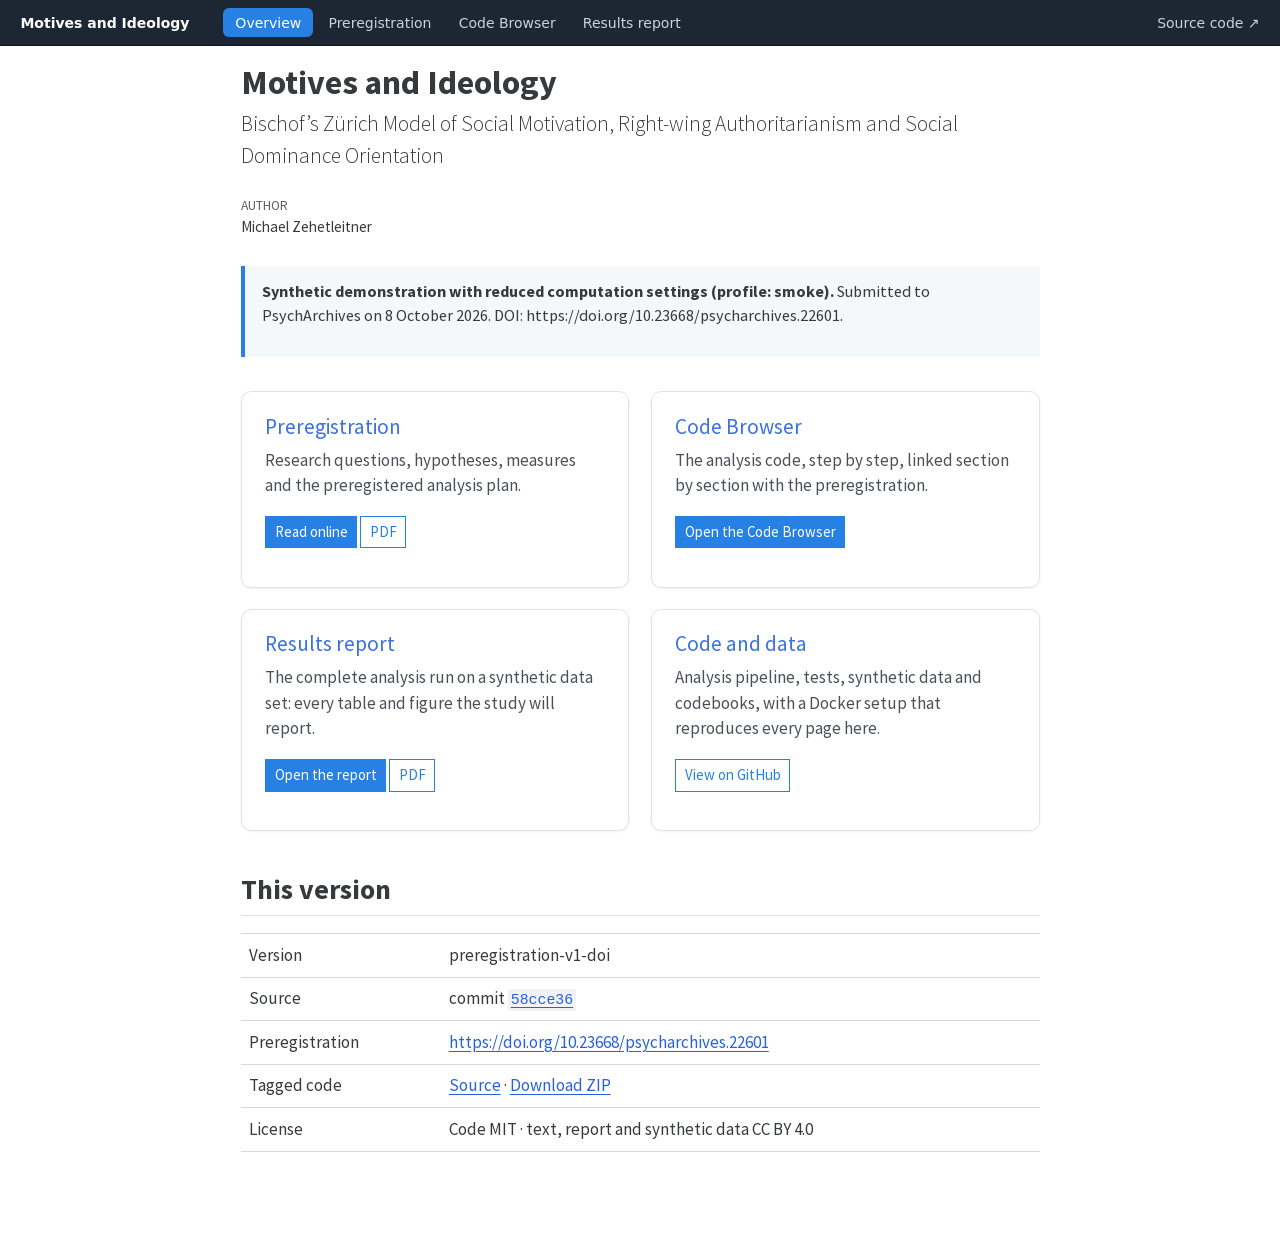
==== docs/preregistration-v1-doi/index.html @ 93eb93bf "Publish DOI-bearing preregistration and synthetic results site" ====
<!DOCTYPE html>
<html xmlns="http://www.w3.org/1999/xhtml" lang="en" xml:lang="en"><head>

<meta charset="utf-8">
<meta name="generator" content="quarto-1.9.37">

<meta name="viewport" content="width=device-width, initial-scale=1.0, user-scalable=yes">

<meta name="author" content="Michael Zehetleitner">

<title>Motives and Ideology</title>
<style>

code{white-space: pre-wrap;}
span.smallcaps{font-variant: small-caps;}
div.columns{display: flex; gap: min(4vw, 1.5em);}
div.column{flex: auto; overflow-x: auto;}
div.hanging-indent{margin-left: 1.5em; text-indent: -1.5em;}
ul.task-list{list-style: none;}
ul.task-list li input[type="checkbox"] {
width: 0.8em;
margin: 0 0.8em 0.2em -1em;  vertical-align: middle;
}
</style>


<script>/*!
 * clipboard.js v2.0.11
 * https://clipboardjs.com/
 *
 * Licensed MIT © Zeno Rocha
 */
!function(t,e){"object"==typeof exports&&"object"==typeof module?module.exports=e():"function"==typeof define&&define.amd?define([],e):"object"==typeof exports?exports.ClipboardJS=e():t.ClipboardJS=e()}(this,function(){return n={686:function(t,e,n){"use strict";n.d(e,{default:function(){return b}});var e=n(279),i=n.n(e),e=n(370),u=n.n(e),e=n(817),r=n.n(e);function c(t){try{return document.execCommand(t)}catch(t){return}}var a=function(t){t=r()(t);return c("cut"),t};function o(t,e){var n,o,t=(n=t,o="rtl"===document.documentElement.getAttribute("dir"),(t=document.createElement("textarea")).style.fontSize="12pt",t.style.border="0",t.style.padding="0",t.style.margin="0",t.style.position="absolute",t.style[o?"right":"left"]="-9999px",o=window.pageYOffset||document.documentElement.scrollTop,t.style.top="".concat(o,"px"),t.setAttribute("readonly",""),t.value=n,t);return e.container.appendChild(t),e=r()(t),c("copy"),t.remove(),e}var f=function(t){var e=1<arguments.length&&void 0!==arguments[1]?arguments[1]:{container:document.body},n="";return"string"==typeof t?n=o(t,e):t instanceof HTMLInputElement&&!["text","search","url","tel","password"].includes(null==t?void 0:t.type)?n=o(t.value,e):(n=r()(t),c("copy")),n};function l(t){return(l="function"==typeof Symbol&&"symbol"==typeof Symbol.iterator?function(t){return typeof t}:function(t){return t&&"function"==typeof Symbol&&t.constructor===Symbol&&t!==Symbol.prototype?"symbol":typeof t})(t)}var s=function(){var t=0<arguments.length&&void 0!==arguments[0]?arguments[0]:{},e=t.action,n=void 0===e?"copy":e,o=t.container,e=t.target,t=t.text;if("copy"!==n&&"cut"!==n)throw new Error('Invalid "action" value, use either "copy" or "cut"');if(void 0!==e){if(!e||"object"!==l(e)||1!==e.nodeType)throw new Error('Invalid "target" value, use a valid Element');if("copy"===n&&e.hasAttribute("disabled"))throw new Error('Invalid "target" attribute. Please use "readonly" instead of "disabled" attribute');if("cut"===n&&(e.hasAttribute("readonly")||e.hasAttribute("disabled")))throw new Error('Invalid "target" attribute. You can\'t cut text from elements with "readonly" or "disabled" attributes')}return t?f(t,{container:o}):e?"cut"===n?a(e):f(e,{container:o}):void 0};function p(t){return(p="function"==typeof Symbol&&"symbol"==typeof Symbol.iterator?function(t){return typeof t}:function(t){return t&&"function"==typeof Symbol&&t.constructor===Symbol&&t!==Symbol.prototype?"symbol":typeof t})(t)}function d(t,e){for(var n=0;n<e.length;n++){var o=e[n];o.enumerable=o.enumerable||!1,o.configurable=!0,"value"in o&&(o.writable=!0),Object.defineProperty(t,o.key,o)}}function y(t,e){return(y=Object.setPrototypeOf||function(t,e){return t.__proto__=e,t})(t,e)}function h(n){var o=function(){if("undefined"==typeof Reflect||!Reflect.construct)return!1;if(Reflect.construct.sham)return!1;if("function"==typeof Proxy)return!0;try{return Date.prototype.toString.call(Reflect.construct(Date,[],function(){})),!0}catch(t){return!1}}();return function(){var t,e=v(n);return t=o?(t=v(this).constructor,Reflect.construct(e,arguments,t)):e.apply(this,arguments),e=this,!(t=t)||"object"!==p(t)&&"function"!=typeof t?function(t){if(void 0!==t)return t;throw new ReferenceError("this hasn't been initialised - super() hasn't been called")}(e):t}}function v(t){return(v=Object.setPrototypeOf?Object.getPrototypeOf:function(t){return t.__proto__||Object.getPrototypeOf(t)})(t)}function m(t,e){t="data-clipboard-".concat(t);if(e.hasAttribute(t))return e.getAttribute(t)}var b=function(){!function(t,e){if("function"!=typeof e&&null!==e)throw new TypeError("Super expression must either be null or a function");t.prototype=Object.create(e&&e.prototype,{constructor:{value:t,writable:!0,configurable:!0}}),e&&y(t,e)}(r,i());var t,e,n,o=h(r);function r(t,e){var n;return function(t){if(!(t instanceof r))throw new TypeError("Cannot call a class as a function")}(this),(n=o.call(this)).resolveOptions(e),n.listenClick(t),n}return t=r,n=[{key:"copy",value:function(t){var e=1<arguments.length&&void 0!==arguments[1]?arguments[1]:{container:document.body};return f(t,e)}},{key:"cut",value:function(t){return a(t)}},{key:"isSupported",value:function(){var t=0<arguments.length&&void 0!==arguments[0]?arguments[0]:["copy","cut"],t="string"==typeof t?[t]:t,e=!!document.queryCommandSupported;return t.forEach(function(t){e=e&&!!document.queryCommandSupported(t)}),e}}],(e=[{key:"resolveOptions",value:function(){var t=0<arguments.length&&void 0!==arguments[0]?arguments[0]:{};this.action="function"==typeof t.action?t.action:this.defaultAction,this.target="function"==typeof t.target?t.target:this.defaultTarget,this.text="function"==typeof t.text?t.text:this.defaultText,this.container="object"===p(t.container)?t.container:document.body}},{key:"listenClick",value:function(t){var e=this;this.listener=u()(t,"click",function(t){return e.onClick(t)})}},{key:"onClick",value:function(t){var e=t.delegateTarget||t.currentTarget,n=this.action(e)||"copy",t=s({action:n,container:this.container,target:this.target(e),text:this.text(e)});this.emit(t?"success":"error",{action:n,text:t,trigger:e,clearSelection:function(){e&&e.focus(),window.getSelection().removeAllRanges()}})}},{key:"defaultAction",value:function(t){return m("action",t)}},{key:"defaultTarget",value:function(t){t=m("target",t);if(t)return document.querySelector(t)}},{key:"defaultText",value:function(t){return m("text",t)}},{key:"destroy",value:function(){this.listener.destroy()}}])&&d(t.prototype,e),n&&d(t,n),r}()},828:function(t){var e;"undefined"==typeof Element||Element.prototype.matches||((e=Element.prototype).matches=e.matchesSelector||e.mozMatchesSelector||e.msMatchesSelector||e.oMatchesSelector||e.webkitMatchesSelector),t.exports=function(t,e){for(;t&&9!==t.nodeType;){if("function"==typeof t.matches&&t.matches(e))return t;t=t.parentNode}}},438:function(t,e,n){var u=n(828);function i(t,e,n,o,r){var i=function(e,n,t,o){return function(t){t.delegateTarget=u(t.target,n),t.delegateTarget&&o.call(e,t)}}.apply(this,arguments);return t.addEventListener(n,i,r),{destroy:function(){t.removeEventListener(n,i,r)}}}t.exports=function(t,e,n,o,r){return"function"==typeof t.addEventListener?i.apply(null,arguments):"function"==typeof n?i.bind(null,document).apply(null,arguments):("string"==typeof t&&(t=document.querySelectorAll(t)),Array.prototype.map.call(t,function(t){return i(t,e,n,o,r)}))}},879:function(t,n){n.node=function(t){return void 0!==t&&t instanceof HTMLElement&&1===t.nodeType},n.nodeList=function(t){var e=Object.prototype.toString.call(t);return void 0!==t&&("[object NodeList]"===e||"[object HTMLCollection]"===e)&&"length"in t&&(0===t.length||n.node(t[0]))},n.string=function(t){return"string"==typeof t||t instanceof String},n.fn=function(t){return"[object Function]"===Object.prototype.toString.call(t)}},370:function(t,e,n){var f=n(879),l=n(438);t.exports=function(t,e,n){if(!t&&!e&&!n)throw new Error("Missing required arguments");if(!f.string(e))throw new TypeError("Second argument must be a String");if(!f.fn(n))throw new TypeError("Third argument must be a Function");if(f.node(t))return c=e,a=n,(u=t).addEventListener(c,a),{destroy:function(){u.removeEventListener(c,a)}};if(f.nodeList(t))return o=t,r=e,i=n,Array.prototype.forEach.call(o,function(t){t.addEventListener(r,i)}),{destroy:function(){Array.prototype.forEach.call(o,function(t){t.removeEventListener(r,i)})}};if(f.string(t))return t=t,e=e,n=n,l(document.body,t,e,n);throw new TypeError("First argument must be a String, HTMLElement, HTMLCollection, or NodeList");var o,r,i,u,c,a}},817:function(t){t.exports=function(t){var e,n="SELECT"===t.nodeName?(t.focus(),t.value):"INPUT"===t.nodeName||"TEXTAREA"===t.nodeName?((e=t.hasAttribute("readonly"))||t.setAttribute("readonly",""),t.select(),t.setSelectionRange(0,t.value.length),e||t.removeAttribute("readonly"),t.value):(t.hasAttribute("contenteditable")&&t.focus(),n=window.getSelection(),(e=document.createRange()).selectNodeContents(t),n.removeAllRanges(),n.addRange(e),n.toString());return n}},279:function(t){function e(){}e.prototype={on:function(t,e,n){var o=this.e||(this.e={});return(o[t]||(o[t]=[])).push({fn:e,ctx:n}),this},once:function(t,e,n){var o=this;function r(){o.off(t,r),e.apply(n,arguments)}return r._=e,this.on(t,r,n)},emit:function(t){for(var e=[].slice.call(arguments,1),n=((this.e||(this.e={}))[t]||[]).slice(),o=0,r=n.length;o<r;o++)n[o].fn.apply(n[o].ctx,e);return this},off:function(t,e){var n=this.e||(this.e={}),o=n[t],r=[];if(o&&e)for(var i=0,u=o.length;i<u;i++)o[i].fn!==e&&o[i].fn._!==e&&r.push(o[i]);return r.length?n[t]=r:delete n[t],this}},t.exports=e,t.exports.TinyEmitter=e}},r={},o.n=function(t){var e=t&&t.__esModule?function(){return t.default}:function(){return t};return o.d(e,{a:e}),e},o.d=function(t,e){for(var n in e)o.o(e,n)&&!o.o(t,n)&&Object.defineProperty(t,n,{enumerable:!0,get:e[n]})},o.o=function(t,e){return Object.prototype.hasOwnProperty.call(t,e)},o(686).default;function o(t){if(r[t])return r[t].exports;var e=r[t]={exports:{}};return n[t](e,e.exports,o),e.exports}var n,r});</script>
<script src="[data-uri]" type="module"></script>
<script src="[data-uri]" type="module"></script>
<script>/**
 * @popperjs/core v2.11.7 - MIT License
 */

!function(e,t){"object"==typeof exports&&"undefined"!=typeof module?t(exports):"function"==typeof define&&define.amd?define(["exports"],t):t((e="undefined"!=typeof globalThis?globalThis:e||self).Popper={})}(this,(function(e){"use strict";function t(e){if(null==e)return window;if("[object Window]"!==e.toString()){var t=e.ownerDocument;return t&&t.defaultView||window}return e}function n(e){return e instanceof t(e).Element||e instanceof Element}function r(e){return e instanceof t(e).HTMLElement||e instanceof HTMLElement}function o(e){return"undefined"!=typeof ShadowRoot&&(e instanceof t(e).ShadowRoot||e instanceof ShadowRoot)}var i=Math.max,a=Math.min,s=Math.round;function f(){var e=navigator.userAgentData;return null!=e&&e.brands&&Array.isArray(e.brands)?e.brands.map((function(e){return e.brand+"/"+e.version})).join(" "):navigator.userAgent}function c(){return!/^((?!chrome|android).)*safari/i.test(f())}function p(e,o,i){void 0===o&&(o=!1),void 0===i&&(i=!1);var a=e.getBoundingClientRect(),f=1,p=1;o&&r(e)&&(f=e.offsetWidth>0&&s(a.width)/e.offsetWidth||1,p=e.offsetHeight>0&&s(a.height)/e.offsetHeight||1);var u=(n(e)?t(e):window).visualViewport,l=!c()&&i,d=(a.left+(l&&u?u.offsetLeft:0))/f,h=(a.top+(l&&u?u.offsetTop:0))/p,m=a.width/f,v=a.height/p;return{width:m,height:v,top:h,right:d+m,bottom:h+v,left:d,x:d,y:h}}function u(e){var n=t(e);return{scrollLeft:n.pageXOffset,scrollTop:n.pageYOffset}}function l(e){return e?(e.nodeName||"").toLowerCase():null}function d(e){return((n(e)?e.ownerDocument:e.document)||window.document).documentElement}function h(e){return p(d(e)).left+u(e).scrollLeft}function m(e){return t(e).getComputedStyle(e)}function v(e){var t=m(e),n=t.overflow,r=t.overflowX,o=t.overflowY;return/auto|scroll|overlay|hidden/.test(n+o+r)}function y(e,n,o){void 0===o&&(o=!1);var i,a,f=r(n),c=r(n)&&function(e){var t=e.getBoundingClientRect(),n=s(t.width)/e.offsetWidth||1,r=s(t.height)/e.offsetHeight||1;return 1!==n||1!==r}(n),m=d(n),y=p(e,c,o),g={scrollLeft:0,scrollTop:0},b={x:0,y:0};return(f||!f&&!o)&&(("body"!==l(n)||v(m))&&(g=(i=n)!==t(i)&&r(i)?{scrollLeft:(a=i).scrollLeft,scrollTop:a.scrollTop}:u(i)),r(n)?((b=p(n,!0)).x+=n.clientLeft,b.y+=n.clientTop):m&&(b.x=h(m))),{x:y.left+g.scrollLeft-b.x,y:y.top+g.scrollTop-b.y,width:y.width,height:y.height}}function g(e){var t=p(e),n=e.offsetWidth,r=e.offsetHeight;return Math.abs(t.width-n)<=1&&(n=t.width),Math.abs(t.height-r)<=1&&(r=t.height),{x:e.offsetLeft,y:e.offsetTop,width:n,height:r}}function b(e){return"html"===l(e)?e:e.assignedSlot||e.parentNode||(o(e)?e.host:null)||d(e)}function x(e){return["html","body","#document"].indexOf(l(e))>=0?e.ownerDocument.body:r(e)&&v(e)?e:x(b(e))}function w(e,n){var r;void 0===n&&(n=[]);var o=x(e),i=o===(null==(r=e.ownerDocument)?void 0:r.body),a=t(o),s=i?[a].concat(a.visualViewport||[],v(o)?o:[]):o,f=n.concat(s);return i?f:f.concat(w(b(s)))}function O(e){return["table","td","th"].indexOf(l(e))>=0}function j(e){return r(e)&&"fixed"!==m(e).position?e.offsetParent:null}function E(e){for(var n=t(e),i=j(e);i&&O(i)&&"static"===m(i).position;)i=j(i);return i&&("html"===l(i)||"body"===l(i)&&"static"===m(i).position)?n:i||function(e){var t=/firefox/i.test(f());if(/Trident/i.test(f())&&r(e)&&"fixed"===m(e).position)return null;var n=b(e);for(o(n)&&(n=n.host);r(n)&&["html","body"].indexOf(l(n))<0;){var i=m(n);if("none"!==i.transform||"none"!==i.perspective||"paint"===i.contain||-1!==["transform","perspective"].indexOf(i.willChange)||t&&"filter"===i.willChange||t&&i.filter&&"none"!==i.filter)return n;n=n.parentNode}return null}(e)||n}var D="top",A="bottom",L="right",P="left",M="auto",k=[D,A,L,P],W="start",B="end",H="viewport",T="popper",R=k.reduce((function(e,t){return e.concat([t+"-"+W,t+"-"+B])}),[]),S=[].concat(k,[M]).reduce((function(e,t){return e.concat([t,t+"-"+W,t+"-"+B])}),[]),V=["beforeRead","read","afterRead","beforeMain","main","afterMain","beforeWrite","write","afterWrite"];function q(e){var t=new Map,n=new Set,r=[];function o(e){n.add(e.name),[].concat(e.requires||[],e.requiresIfExists||[]).forEach((function(e){if(!n.has(e)){var r=t.get(e);r&&o(r)}})),r.push(e)}return e.forEach((function(e){t.set(e.name,e)})),e.forEach((function(e){n.has(e.name)||o(e)})),r}function C(e){return e.split("-")[0]}function N(e,t){var n=t.getRootNode&&t.getRootNode();if(e.contains(t))return!0;if(n&&o(n)){var r=t;do{if(r&&e.isSameNode(r))return!0;r=r.parentNode||r.host}while(r)}return!1}function I(e){return Object.assign({},e,{left:e.x,top:e.y,right:e.x+e.width,bottom:e.y+e.height})}function _(e,r,o){return r===H?I(function(e,n){var r=t(e),o=d(e),i=r.visualViewport,a=o.clientWidth,s=o.clientHeight,f=0,p=0;if(i){a=i.width,s=i.height;var u=c();(u||!u&&"fixed"===n)&&(f=i.offsetLeft,p=i.offsetTop)}return{width:a,height:s,x:f+h(e),y:p}}(e,o)):n(r)?function(e,t){var n=p(e,!1,"fixed"===t);return n.top=n.top+e.clientTop,n.left=n.left+e.clientLeft,n.bottom=n.top+e.clientHeight,n.right=n.left+e.clientWidth,n.width=e.clientWidth,n.height=e.clientHeight,n.x=n.left,n.y=n.top,n}(r,o):I(function(e){var t,n=d(e),r=u(e),o=null==(t=e.ownerDocument)?void 0:t.body,a=i(n.scrollWidth,n.clientWidth,o?o.scrollWidth:0,o?o.clientWidth:0),s=i(n.scrollHeight,n.clientHeight,o?o.scrollHeight:0,o?o.clientHeight:0),f=-r.scrollLeft+h(e),c=-r.scrollTop;return"rtl"===m(o||n).direction&&(f+=i(n.clientWidth,o?o.clientWidth:0)-a),{width:a,height:s,x:f,y:c}}(d(e)))}function F(e,t,o,s){var f="clippingParents"===t?function(e){var t=w(b(e)),o=["absolute","fixed"].indexOf(m(e).position)>=0&&r(e)?E(e):e;return n(o)?t.filter((function(e){return n(e)&&N(e,o)&&"body"!==l(e)})):[]}(e):[].concat(t),c=[].concat(f,[o]),p=c[0],u=c.reduce((function(t,n){var r=_(e,n,s);return t.top=i(r.top,t.top),t.right=a(r.right,t.right),t.bottom=a(r.bottom,t.bottom),t.left=i(r.left,t.left),t}),_(e,p,s));return u.width=u.right-u.left,u.height=u.bottom-u.top,u.x=u.left,u.y=u.top,u}function U(e){return e.split("-")[1]}function z(e){return["top","bottom"].indexOf(e)>=0?"x":"y"}function X(e){var t,n=e.reference,r=e.element,o=e.placement,i=o?C(o):null,a=o?U(o):null,s=n.x+n.width/2-r.width/2,f=n.y+n.height/2-r.height/2;switch(i){case D:t={x:s,y:n.y-r.height};break;case A:t={x:s,y:n.y+n.height};break;case L:t={x:n.x+n.width,y:f};break;case P:t={x:n.x-r.width,y:f};break;default:t={x:n.x,y:n.y}}var c=i?z(i):null;if(null!=c){var p="y"===c?"height":"width";switch(a){case W:t[c]=t[c]-(n[p]/2-r[p]/2);break;case B:t[c]=t[c]+(n[p]/2-r[p]/2)}}return t}function Y(e){return Object.assign({},{top:0,right:0,bottom:0,left:0},e)}function G(e,t){return t.reduce((function(t,n){return t[n]=e,t}),{})}function J(e,t){void 0===t&&(t={});var r=t,o=r.placement,i=void 0===o?e.placement:o,a=r.strategy,s=void 0===a?e.strategy:a,f=r.boundary,c=void 0===f?"clippingParents":f,u=r.rootBoundary,l=void 0===u?H:u,h=r.elementContext,m=void 0===h?T:h,v=r.altBoundary,y=void 0!==v&&v,g=r.padding,b=void 0===g?0:g,x=Y("number"!=typeof b?b:G(b,k)),w=m===T?"reference":T,O=e.rects.popper,j=e.elements[y?w:m],E=F(n(j)?j:j.contextElement||d(e.elements.popper),c,l,s),P=p(e.elements.reference),M=X({reference:P,element:O,strategy:"absolute",placement:i}),W=I(Object.assign({},O,M)),B=m===T?W:P,R={top:E.top-B.top+x.top,bottom:B.bottom-E.bottom+x.bottom,left:E.left-B.left+x.left,right:B.right-E.right+x.right},S=e.modifiersData.offset;if(m===T&&S){var V=S[i];Object.keys(R).forEach((function(e){var t=[L,A].indexOf(e)>=0?1:-1,n=[D,A].indexOf(e)>=0?"y":"x";R[e]+=V[n]*t}))}return R}var K={placement:"bottom",modifiers:[],strategy:"absolute"};function Q(){for(var e=arguments.length,t=new Array(e),n=0;n<e;n++)t[n]=arguments[n];return!t.some((function(e){return!(e&&"function"==typeof e.getBoundingClientRect)}))}function Z(e){void 0===e&&(e={});var t=e,r=t.defaultModifiers,o=void 0===r?[]:r,i=t.defaultOptions,a=void 0===i?K:i;return function(e,t,r){void 0===r&&(r=a);var i,s,f={placement:"bottom",orderedModifiers:[],options:Object.assign({},K,a),modifiersData:{},elements:{reference:e,popper:t},attributes:{},styles:{}},c=[],p=!1,u={state:f,setOptions:function(r){var i="function"==typeof r?r(f.options):r;l(),f.options=Object.assign({},a,f.options,i),f.scrollParents={reference:n(e)?w(e):e.contextElement?w(e.contextElement):[],popper:w(t)};var s,p,d=function(e){var t=q(e);return V.reduce((function(e,n){return e.concat(t.filter((function(e){return e.phase===n})))}),[])}((s=[].concat(o,f.options.modifiers),p=s.reduce((function(e,t){var n=e[t.name];return e[t.name]=n?Object.assign({},n,t,{options:Object.assign({},n.options,t.options),data:Object.assign({},n.data,t.data)}):t,e}),{}),Object.keys(p).map((function(e){return p[e]}))));return f.orderedModifiers=d.filter((function(e){return e.enabled})),f.orderedModifiers.forEach((function(e){var t=e.name,n=e.options,r=void 0===n?{}:n,o=e.effect;if("function"==typeof o){var i=o({state:f,name:t,instance:u,options:r}),a=function(){};c.push(i||a)}})),u.update()},forceUpdate:function(){if(!p){var e=f.elements,t=e.reference,n=e.popper;if(Q(t,n)){f.rects={reference:y(t,E(n),"fixed"===f.options.strategy),popper:g(n)},f.reset=!1,f.placement=f.options.placement,f.orderedModifiers.forEach((function(e){return f.modifiersData[e.name]=Object.assign({},e.data)}));for(var r=0;r<f.orderedModifiers.length;r++)if(!0!==f.reset){var o=f.orderedModifiers[r],i=o.fn,a=o.options,s=void 0===a?{}:a,c=o.name;"function"==typeof i&&(f=i({state:f,options:s,name:c,instance:u})||f)}else f.reset=!1,r=-1}}},update:(i=function(){return new Promise((function(e){u.forceUpdate(),e(f)}))},function(){return s||(s=new Promise((function(e){Promise.resolve().then((function(){s=void 0,e(i())}))}))),s}),destroy:function(){l(),p=!0}};if(!Q(e,t))return u;function l(){c.forEach((function(e){return e()})),c=[]}return u.setOptions(r).then((function(e){!p&&r.onFirstUpdate&&r.onFirstUpdate(e)})),u}}var $={passive:!0};var ee={name:"eventListeners",enabled:!0,phase:"write",fn:function(){},effect:function(e){var n=e.state,r=e.instance,o=e.options,i=o.scroll,a=void 0===i||i,s=o.resize,f=void 0===s||s,c=t(n.elements.popper),p=[].concat(n.scrollParents.reference,n.scrollParents.popper);return a&&p.forEach((function(e){e.addEventListener("scroll",r.update,$)})),f&&c.addEventListener("resize",r.update,$),function(){a&&p.forEach((function(e){e.removeEventListener("scroll",r.update,$)})),f&&c.removeEventListener("resize",r.update,$)}},data:{}};var te={name:"popperOffsets",enabled:!0,phase:"read",fn:function(e){var t=e.state,n=e.name;t.modifiersData[n]=X({reference:t.rects.reference,element:t.rects.popper,strategy:"absolute",placement:t.placement})},data:{}},ne={top:"auto",right:"auto",bottom:"auto",left:"auto"};function re(e){var n,r=e.popper,o=e.popperRect,i=e.placement,a=e.variation,f=e.offsets,c=e.position,p=e.gpuAcceleration,u=e.adaptive,l=e.roundOffsets,h=e.isFixed,v=f.x,y=void 0===v?0:v,g=f.y,b=void 0===g?0:g,x="function"==typeof l?l({x:y,y:b}):{x:y,y:b};y=x.x,b=x.y;var w=f.hasOwnProperty("x"),O=f.hasOwnProperty("y"),j=P,M=D,k=window;if(u){var W=E(r),H="clientHeight",T="clientWidth";if(W===t(r)&&"static"!==m(W=d(r)).position&&"absolute"===c&&(H="scrollHeight",T="scrollWidth"),W=W,i===D||(i===P||i===L)&&a===B)M=A,b-=(h&&W===k&&k.visualViewport?k.visualViewport.height:W[H])-o.height,b*=p?1:-1;if(i===P||(i===D||i===A)&&a===B)j=L,y-=(h&&W===k&&k.visualViewport?k.visualViewport.width:W[T])-o.width,y*=p?1:-1}var R,S=Object.assign({position:c},u&&ne),V=!0===l?function(e,t){var n=e.x,r=e.y,o=t.devicePixelRatio||1;return{x:s(n*o)/o||0,y:s(r*o)/o||0}}({x:y,y:b},t(r)):{x:y,y:b};return y=V.x,b=V.y,p?Object.assign({},S,((R={})[M]=O?"0":"",R[j]=w?"0":"",R.transform=(k.devicePixelRatio||1)<=1?"translate("+y+"px, "+b+"px)":"translate3d("+y+"px, "+b+"px, 0)",R)):Object.assign({},S,((n={})[M]=O?b+"px":"",n[j]=w?y+"px":"",n.transform="",n))}var oe={name:"computeStyles",enabled:!0,phase:"beforeWrite",fn:function(e){var t=e.state,n=e.options,r=n.gpuAcceleration,o=void 0===r||r,i=n.adaptive,a=void 0===i||i,s=n.roundOffsets,f=void 0===s||s,c={placement:C(t.placement),variation:U(t.placement),popper:t.elements.popper,popperRect:t.rects.popper,gpuAcceleration:o,isFixed:"fixed"===t.options.strategy};null!=t.modifiersData.popperOffsets&&(t.styles.popper=Object.assign({},t.styles.popper,re(Object.assign({},c,{offsets:t.modifiersData.popperOffsets,position:t.options.strategy,adaptive:a,roundOffsets:f})))),null!=t.modifiersData.arrow&&(t.styles.arrow=Object.assign({},t.styles.arrow,re(Object.assign({},c,{offsets:t.modifiersData.arrow,position:"absolute",adaptive:!1,roundOffsets:f})))),t.attributes.popper=Object.assign({},t.attributes.popper,{"data-popper-placement":t.placement})},data:{}};var ie={name:"applyStyles",enabled:!0,phase:"write",fn:function(e){var t=e.state;Object.keys(t.elements).forEach((function(e){var n=t.styles[e]||{},o=t.attributes[e]||{},i=t.elements[e];r(i)&&l(i)&&(Object.assign(i.style,n),Object.keys(o).forEach((function(e){var t=o[e];!1===t?i.removeAttribute(e):i.setAttribute(e,!0===t?"":t)})))}))},effect:function(e){var t=e.state,n={popper:{position:t.options.strategy,left:"0",top:"0",margin:"0"},arrow:{position:"absolute"},reference:{}};return Object.assign(t.elements.popper.style,n.popper),t.styles=n,t.elements.arrow&&Object.assign(t.elements.arrow.style,n.arrow),function(){Object.keys(t.elements).forEach((function(e){var o=t.elements[e],i=t.attributes[e]||{},a=Object.keys(t.styles.hasOwnProperty(e)?t.styles[e]:n[e]).reduce((function(e,t){return e[t]="",e}),{});r(o)&&l(o)&&(Object.assign(o.style,a),Object.keys(i).forEach((function(e){o.removeAttribute(e)})))}))}},requires:["computeStyles"]};var ae={name:"offset",enabled:!0,phase:"main",requires:["popperOffsets"],fn:function(e){var t=e.state,n=e.options,r=e.name,o=n.offset,i=void 0===o?[0,0]:o,a=S.reduce((function(e,n){return e[n]=function(e,t,n){var r=C(e),o=[P,D].indexOf(r)>=0?-1:1,i="function"==typeof n?n(Object.assign({},t,{placement:e})):n,a=i[0],s=i[1];return a=a||0,s=(s||0)*o,[P,L].indexOf(r)>=0?{x:s,y:a}:{x:a,y:s}}(n,t.rects,i),e}),{}),s=a[t.placement],f=s.x,c=s.y;null!=t.modifiersData.popperOffsets&&(t.modifiersData.popperOffsets.x+=f,t.modifiersData.popperOffsets.y+=c),t.modifiersData[r]=a}},se={left:"right",right:"left",bottom:"top",top:"bottom"};function fe(e){return e.replace(/left|right|bottom|top/g,(function(e){return se[e]}))}var ce={start:"end",end:"start"};function pe(e){return e.replace(/start|end/g,(function(e){return ce[e]}))}function ue(e,t){void 0===t&&(t={});var n=t,r=n.placement,o=n.boundary,i=n.rootBoundary,a=n.padding,s=n.flipVariations,f=n.allowedAutoPlacements,c=void 0===f?S:f,p=U(r),u=p?s?R:R.filter((function(e){return U(e)===p})):k,l=u.filter((function(e){return c.indexOf(e)>=0}));0===l.length&&(l=u);var d=l.reduce((function(t,n){return t[n]=J(e,{placement:n,boundary:o,rootBoundary:i,padding:a})[C(n)],t}),{});return Object.keys(d).sort((function(e,t){return d[e]-d[t]}))}var le={name:"flip",enabled:!0,phase:"main",fn:function(e){var t=e.state,n=e.options,r=e.name;if(!t.modifiersData[r]._skip){for(var o=n.mainAxis,i=void 0===o||o,a=n.altAxis,s=void 0===a||a,f=n.fallbackPlacements,c=n.padding,p=n.boundary,u=n.rootBoundary,l=n.altBoundary,d=n.flipVariations,h=void 0===d||d,m=n.allowedAutoPlacements,v=t.options.placement,y=C(v),g=f||(y===v||!h?[fe(v)]:function(e){if(C(e)===M)return[];var t=fe(e);return[pe(e),t,pe(t)]}(v)),b=[v].concat(g).reduce((function(e,n){return e.concat(C(n)===M?ue(t,{placement:n,boundary:p,rootBoundary:u,padding:c,flipVariations:h,allowedAutoPlacements:m}):n)}),[]),x=t.rects.reference,w=t.rects.popper,O=new Map,j=!0,E=b[0],k=0;k<b.length;k++){var B=b[k],H=C(B),T=U(B)===W,R=[D,A].indexOf(H)>=0,S=R?"width":"height",V=J(t,{placement:B,boundary:p,rootBoundary:u,altBoundary:l,padding:c}),q=R?T?L:P:T?A:D;x[S]>w[S]&&(q=fe(q));var N=fe(q),I=[];if(i&&I.push(V[H]<=0),s&&I.push(V[q]<=0,V[N]<=0),I.every((function(e){return e}))){E=B,j=!1;break}O.set(B,I)}if(j)for(var _=function(e){var t=b.find((function(t){var n=O.get(t);if(n)return n.slice(0,e).every((function(e){return e}))}));if(t)return E=t,"break"},F=h?3:1;F>0;F--){if("break"===_(F))break}t.placement!==E&&(t.modifiersData[r]._skip=!0,t.placement=E,t.reset=!0)}},requiresIfExists:["offset"],data:{_skip:!1}};function de(e,t,n){return i(e,a(t,n))}var he={name:"preventOverflow",enabled:!0,phase:"main",fn:function(e){var t=e.state,n=e.options,r=e.name,o=n.mainAxis,s=void 0===o||o,f=n.altAxis,c=void 0!==f&&f,p=n.boundary,u=n.rootBoundary,l=n.altBoundary,d=n.padding,h=n.tether,m=void 0===h||h,v=n.tetherOffset,y=void 0===v?0:v,b=J(t,{boundary:p,rootBoundary:u,padding:d,altBoundary:l}),x=C(t.placement),w=U(t.placement),O=!w,j=z(x),M="x"===j?"y":"x",k=t.modifiersData.popperOffsets,B=t.rects.reference,H=t.rects.popper,T="function"==typeof y?y(Object.assign({},t.rects,{placement:t.placement})):y,R="number"==typeof T?{mainAxis:T,altAxis:T}:Object.assign({mainAxis:0,altAxis:0},T),S=t.modifiersData.offset?t.modifiersData.offset[t.placement]:null,V={x:0,y:0};if(k){if(s){var q,N="y"===j?D:P,I="y"===j?A:L,_="y"===j?"height":"width",F=k[j],X=F+b[N],Y=F-b[I],G=m?-H[_]/2:0,K=w===W?B[_]:H[_],Q=w===W?-H[_]:-B[_],Z=t.elements.arrow,$=m&&Z?g(Z):{width:0,height:0},ee=t.modifiersData["arrow#persistent"]?t.modifiersData["arrow#persistent"].padding:{top:0,right:0,bottom:0,left:0},te=ee[N],ne=ee[I],re=de(0,B[_],$[_]),oe=O?B[_]/2-G-re-te-R.mainAxis:K-re-te-R.mainAxis,ie=O?-B[_]/2+G+re+ne+R.mainAxis:Q+re+ne+R.mainAxis,ae=t.elements.arrow&&E(t.elements.arrow),se=ae?"y"===j?ae.clientTop||0:ae.clientLeft||0:0,fe=null!=(q=null==S?void 0:S[j])?q:0,ce=F+ie-fe,pe=de(m?a(X,F+oe-fe-se):X,F,m?i(Y,ce):Y);k[j]=pe,V[j]=pe-F}if(c){var ue,le="x"===j?D:P,he="x"===j?A:L,me=k[M],ve="y"===M?"height":"width",ye=me+b[le],ge=me-b[he],be=-1!==[D,P].indexOf(x),xe=null!=(ue=null==S?void 0:S[M])?ue:0,we=be?ye:me-B[ve]-H[ve]-xe+R.altAxis,Oe=be?me+B[ve]+H[ve]-xe-R.altAxis:ge,je=m&&be?function(e,t,n){var r=de(e,t,n);return r>n?n:r}(we,me,Oe):de(m?we:ye,me,m?Oe:ge);k[M]=je,V[M]=je-me}t.modifiersData[r]=V}},requiresIfExists:["offset"]};var me={name:"arrow",enabled:!0,phase:"main",fn:function(e){var t,n=e.state,r=e.name,o=e.options,i=n.elements.arrow,a=n.modifiersData.popperOffsets,s=C(n.placement),f=z(s),c=[P,L].indexOf(s)>=0?"height":"width";if(i&&a){var p=function(e,t){return Y("number"!=typeof(e="function"==typeof e?e(Object.assign({},t.rects,{placement:t.placement})):e)?e:G(e,k))}(o.padding,n),u=g(i),l="y"===f?D:P,d="y"===f?A:L,h=n.rects.reference[c]+n.rects.reference[f]-a[f]-n.rects.popper[c],m=a[f]-n.rects.reference[f],v=E(i),y=v?"y"===f?v.clientHeight||0:v.clientWidth||0:0,b=h/2-m/2,x=p[l],w=y-u[c]-p[d],O=y/2-u[c]/2+b,j=de(x,O,w),M=f;n.modifiersData[r]=((t={})[M]=j,t.centerOffset=j-O,t)}},effect:function(e){var t=e.state,n=e.options.element,r=void 0===n?"[data-popper-arrow]":n;null!=r&&("string"!=typeof r||(r=t.elements.popper.querySelector(r)))&&N(t.elements.popper,r)&&(t.elements.arrow=r)},requires:["popperOffsets"],requiresIfExists:["preventOverflow"]};function ve(e,t,n){return void 0===n&&(n={x:0,y:0}),{top:e.top-t.height-n.y,right:e.right-t.width+n.x,bottom:e.bottom-t.height+n.y,left:e.left-t.width-n.x}}function ye(e){return[D,L,A,P].some((function(t){return e[t]>=0}))}var ge={name:"hide",enabled:!0,phase:"main",requiresIfExists:["preventOverflow"],fn:function(e){var t=e.state,n=e.name,r=t.rects.reference,o=t.rects.popper,i=t.modifiersData.preventOverflow,a=J(t,{elementContext:"reference"}),s=J(t,{altBoundary:!0}),f=ve(a,r),c=ve(s,o,i),p=ye(f),u=ye(c);t.modifiersData[n]={referenceClippingOffsets:f,popperEscapeOffsets:c,isReferenceHidden:p,hasPopperEscaped:u},t.attributes.popper=Object.assign({},t.attributes.popper,{"data-popper-reference-hidden":p,"data-popper-escaped":u})}},be=Z({defaultModifiers:[ee,te,oe,ie]}),xe=[ee,te,oe,ie,ae,le,he,me,ge],we=Z({defaultModifiers:xe});e.applyStyles=ie,e.arrow=me,e.computeStyles=oe,e.createPopper=we,e.createPopperLite=be,e.defaultModifiers=xe,e.detectOverflow=J,e.eventListeners=ee,e.flip=le,e.hide=ge,e.offset=ae,e.popperGenerator=Z,e.popperOffsets=te,e.preventOverflow=he,Object.defineProperty(e,"__esModule",{value:!0})}));

</script>
<script>!function(e,t){"object"==typeof exports&&"undefined"!=typeof module?module.exports=t(require("@popperjs/core")):"function"==typeof define&&define.amd?define(["@popperjs/core"],t):(e=e||self).tippy=t(e.Popper)}(this,(function(e){"use strict";var t={passive:!0,capture:!0},n=function(){return document.body};function r(e,t,n){if(Array.isArray(e)){var r=e[t];return null==r?Array.isArray(n)?n[t]:n:r}return e}function o(e,t){var n={}.toString.call(e);return 0===n.indexOf("[object")&&n.indexOf(t+"]")>-1}function i(e,t){return"function"==typeof e?e.apply(void 0,t):e}function a(e,t){return 0===t?e:function(r){clearTimeout(n),n=setTimeout((function(){e(r)}),t)};var n}function s(e,t){var n=Object.assign({},e);return t.forEach((function(e){delete n[e]})),n}function u(e){return[].concat(e)}function c(e,t){-1===e.indexOf(t)&&e.push(t)}function p(e){return e.split("-")[0]}function f(e){return[].slice.call(e)}function l(e){return Object.keys(e).reduce((function(t,n){return void 0!==e[n]&&(t[n]=e[n]),t}),{})}function d(){return document.createElement("div")}function v(e){return["Element","Fragment"].some((function(t){return o(e,t)}))}function m(e){return o(e,"MouseEvent")}function g(e){return!(!e||!e._tippy||e._tippy.reference!==e)}function h(e){return v(e)?[e]:function(e){return o(e,"NodeList")}(e)?f(e):Array.isArray(e)?e:f(document.querySelectorAll(e))}function b(e,t){e.forEach((function(e){e&&(e.style.transitionDuration=t+"ms")}))}function y(e,t){e.forEach((function(e){e&&e.setAttribute("data-state",t)}))}function w(e){var t,n=u(e)[0];return null!=n&&null!=(t=n.ownerDocument)&&t.body?n.ownerDocument:document}function E(e,t,n){var r=t+"EventListener";["transitionend","webkitTransitionEnd"].forEach((function(t){e[r](t,n)}))}function O(e,t){for(var n=t;n;){var r;if(e.contains(n))return!0;n=null==n.getRootNode||null==(r=n.getRootNode())?void 0:r.host}return!1}var x={isTouch:!1},C=0;function T(){x.isTouch||(x.isTouch=!0,window.performance&&document.addEventListener("mousemove",A))}function A(){var e=performance.now();e-C<20&&(x.isTouch=!1,document.removeEventListener("mousemove",A)),C=e}function L(){var e=document.activeElement;if(g(e)){var t=e._tippy;e.blur&&!t.state.isVisible&&e.blur()}}var D=!!("undefined"!=typeof window&&"undefined"!=typeof document)&&!!window.msCrypto,R=Object.assign({appendTo:n,aria:{content:"auto",expanded:"auto"},delay:0,duration:[300,250],getReferenceClientRect:null,hideOnClick:!0,ignoreAttributes:!1,interactive:!1,interactiveBorder:2,interactiveDebounce:0,moveTransition:"",offset:[0,10],onAfterUpdate:function(){},onBeforeUpdate:function(){},onCreate:function(){},onDestroy:function(){},onHidden:function(){},onHide:function(){},onMount:function(){},onShow:function(){},onShown:function(){},onTrigger:function(){},onUntrigger:function(){},onClickOutside:function(){},placement:"top",plugins:[],popperOptions:{},render:null,showOnCreate:!1,touch:!0,trigger:"mouseenter focus",triggerTarget:null},{animateFill:!1,followCursor:!1,inlinePositioning:!1,sticky:!1},{allowHTML:!1,animation:"fade",arrow:!0,content:"",inertia:!1,maxWidth:350,role:"tooltip",theme:"",zIndex:9999}),k=Object.keys(R);function P(e){var t=(e.plugins||[]).reduce((function(t,n){var r,o=n.name,i=n.defaultValue;o&&(t[o]=void 0!==e[o]?e[o]:null!=(r=R[o])?r:i);return t}),{});return Object.assign({},e,t)}function j(e,t){var n=Object.assign({},t,{content:i(t.content,[e])},t.ignoreAttributes?{}:function(e,t){return(t?Object.keys(P(Object.assign({},R,{plugins:t}))):k).reduce((function(t,n){var r=(e.getAttribute("data-tippy-"+n)||"").trim();if(!r)return t;if("content"===n)t[n]=r;else try{t[n]=JSON.parse(r)}catch(e){t[n]=r}return t}),{})}(e,t.plugins));return n.aria=Object.assign({},R.aria,n.aria),n.aria={expanded:"auto"===n.aria.expanded?t.interactive:n.aria.expanded,content:"auto"===n.aria.content?t.interactive?null:"describedby":n.aria.content},n}function M(e,t){e.innerHTML=t}function V(e){var t=d();return!0===e?t.className="tippy-arrow":(t.className="tippy-svg-arrow",v(e)?t.appendChild(e):M(t,e)),t}function I(e,t){v(t.content)?(M(e,""),e.appendChild(t.content)):"function"!=typeof t.content&&(t.allowHTML?M(e,t.content):e.textContent=t.content)}function S(e){var t=e.firstElementChild,n=f(t.children);return{box:t,content:n.find((function(e){return e.classList.contains("tippy-content")})),arrow:n.find((function(e){return e.classList.contains("tippy-arrow")||e.classList.contains("tippy-svg-arrow")})),backdrop:n.find((function(e){return e.classList.contains("tippy-backdrop")}))}}function N(e){var t=d(),n=d();n.className="tippy-box",n.setAttribute("data-state","hidden"),n.setAttribute("tabindex","-1");var r=d();function o(n,r){var o=S(t),i=o.box,a=o.content,s=o.arrow;r.theme?i.setAttribute("data-theme",r.theme):i.removeAttribute("data-theme"),"string"==typeof r.animation?i.setAttribute("data-animation",r.animation):i.removeAttribute("data-animation"),r.inertia?i.setAttribute("data-inertia",""):i.removeAttribute("data-inertia"),i.style.maxWidth="number"==typeof r.maxWidth?r.maxWidth+"px":r.maxWidth,r.role?i.setAttribute("role",r.role):i.removeAttribute("role"),n.content===r.content&&n.allowHTML===r.allowHTML||I(a,e.props),r.arrow?s?n.arrow!==r.arrow&&(i.removeChild(s),i.appendChild(V(r.arrow))):i.appendChild(V(r.arrow)):s&&i.removeChild(s)}return r.className="tippy-content",r.setAttribute("data-state","hidden"),I(r,e.props),t.appendChild(n),n.appendChild(r),o(e.props,e.props),{popper:t,onUpdate:o}}N.$$tippy=!0;var B=1,H=[],U=[];function _(o,s){var v,g,h,C,T,A,L,k,M=j(o,Object.assign({},R,P(l(s)))),V=!1,I=!1,N=!1,_=!1,F=[],W=a(we,M.interactiveDebounce),X=B++,Y=(k=M.plugins).filter((function(e,t){return k.indexOf(e)===t})),$={id:X,reference:o,popper:d(),popperInstance:null,props:M,state:{isEnabled:!0,isVisible:!1,isDestroyed:!1,isMounted:!1,isShown:!1},plugins:Y,clearDelayTimeouts:function(){clearTimeout(v),clearTimeout(g),cancelAnimationFrame(h)},setProps:function(e){if($.state.isDestroyed)return;ae("onBeforeUpdate",[$,e]),be();var t=$.props,n=j(o,Object.assign({},t,l(e),{ignoreAttributes:!0}));$.props=n,he(),t.interactiveDebounce!==n.interactiveDebounce&&(ce(),W=a(we,n.interactiveDebounce));t.triggerTarget&&!n.triggerTarget?u(t.triggerTarget).forEach((function(e){e.removeAttribute("aria-expanded")})):n.triggerTarget&&o.removeAttribute("aria-expanded");ue(),ie(),J&&J(t,n);$.popperInstance&&(Ce(),Ae().forEach((function(e){requestAnimationFrame(e._tippy.popperInstance.forceUpdate)})));ae("onAfterUpdate",[$,e])},setContent:function(e){$.setProps({content:e})},show:function(){var e=$.state.isVisible,t=$.state.isDestroyed,o=!$.state.isEnabled,a=x.isTouch&&!$.props.touch,s=r($.props.duration,0,R.duration);if(e||t||o||a)return;if(te().hasAttribute("disabled"))return;if(ae("onShow",[$],!1),!1===$.props.onShow($))return;$.state.isVisible=!0,ee()&&(z.style.visibility="visible");ie(),de(),$.state.isMounted||(z.style.transition="none");if(ee()){var u=re(),p=u.box,f=u.content;b([p,f],0)}A=function(){var e;if($.state.isVisible&&!_){if(_=!0,z.offsetHeight,z.style.transition=$.props.moveTransition,ee()&&$.props.animation){var t=re(),n=t.box,r=t.content;b([n,r],s),y([n,r],"visible")}se(),ue(),c(U,$),null==(e=$.popperInstance)||e.forceUpdate(),ae("onMount",[$]),$.props.animation&&ee()&&function(e,t){me(e,t)}(s,(function(){$.state.isShown=!0,ae("onShown",[$])}))}},function(){var e,t=$.props.appendTo,r=te();e=$.props.interactive&&t===n||"parent"===t?r.parentNode:i(t,[r]);e.contains(z)||e.appendChild(z);$.state.isMounted=!0,Ce()}()},hide:function(){var e=!$.state.isVisible,t=$.state.isDestroyed,n=!$.state.isEnabled,o=r($.props.duration,1,R.duration);if(e||t||n)return;if(ae("onHide",[$],!1),!1===$.props.onHide($))return;$.state.isVisible=!1,$.state.isShown=!1,_=!1,V=!1,ee()&&(z.style.visibility="hidden");if(ce(),ve(),ie(!0),ee()){var i=re(),a=i.box,s=i.content;$.props.animation&&(b([a,s],o),y([a,s],"hidden"))}se(),ue(),$.props.animation?ee()&&function(e,t){me(e,(function(){!$.state.isVisible&&z.parentNode&&z.parentNode.contains(z)&&t()}))}(o,$.unmount):$.unmount()},hideWithInteractivity:function(e){ne().addEventListener("mousemove",W),c(H,W),W(e)},enable:function(){$.state.isEnabled=!0},disable:function(){$.hide(),$.state.isEnabled=!1},unmount:function(){$.state.isVisible&&$.hide();if(!$.state.isMounted)return;Te(),Ae().forEach((function(e){e._tippy.unmount()})),z.parentNode&&z.parentNode.removeChild(z);U=U.filter((function(e){return e!==$})),$.state.isMounted=!1,ae("onHidden",[$])},destroy:function(){if($.state.isDestroyed)return;$.clearDelayTimeouts(),$.unmount(),be(),delete o._tippy,$.state.isDestroyed=!0,ae("onDestroy",[$])}};if(!M.render)return $;var q=M.render($),z=q.popper,J=q.onUpdate;z.setAttribute("data-tippy-root",""),z.id="tippy-"+$.id,$.popper=z,o._tippy=$,z._tippy=$;var G=Y.map((function(e){return e.fn($)})),K=o.hasAttribute("aria-expanded");return he(),ue(),ie(),ae("onCreate",[$]),M.showOnCreate&&Le(),z.addEventListener("mouseenter",(function(){$.props.interactive&&$.state.isVisible&&$.clearDelayTimeouts()})),z.addEventListener("mouseleave",(function(){$.props.interactive&&$.props.trigger.indexOf("mouseenter")>=0&&ne().addEventListener("mousemove",W)})),$;function Q(){var e=$.props.touch;return Array.isArray(e)?e:[e,0]}function Z(){return"hold"===Q()[0]}function ee(){var e;return!(null==(e=$.props.render)||!e.$$tippy)}function te(){return L||o}function ne(){var e=te().parentNode;return e?w(e):document}function re(){return S(z)}function oe(e){return $.state.isMounted&&!$.state.isVisible||x.isTouch||C&&"focus"===C.type?0:r($.props.delay,e?0:1,R.delay)}function ie(e){void 0===e&&(e=!1),z.style.pointerEvents=$.props.interactive&&!e?"":"none",z.style.zIndex=""+$.props.zIndex}function ae(e,t,n){var r;(void 0===n&&(n=!0),G.forEach((function(n){n[e]&&n[e].apply(n,t)})),n)&&(r=$.props)[e].apply(r,t)}function se(){var e=$.props.aria;if(e.content){var t="aria-"+e.content,n=z.id;u($.props.triggerTarget||o).forEach((function(e){var r=e.getAttribute(t);if($.state.isVisible)e.setAttribute(t,r?r+" "+n:n);else{var o=r&&r.replace(n,"").trim();o?e.setAttribute(t,o):e.removeAttribute(t)}}))}}function ue(){!K&&$.props.aria.expanded&&u($.props.triggerTarget||o).forEach((function(e){$.props.interactive?e.setAttribute("aria-expanded",$.state.isVisible&&e===te()?"true":"false"):e.removeAttribute("aria-expanded")}))}function ce(){ne().removeEventListener("mousemove",W),H=H.filter((function(e){return e!==W}))}function pe(e){if(!x.isTouch||!N&&"mousedown"!==e.type){var t=e.composedPath&&e.composedPath()[0]||e.target;if(!$.props.interactive||!O(z,t)){if(u($.props.triggerTarget||o).some((function(e){return O(e,t)}))){if(x.isTouch)return;if($.state.isVisible&&$.props.trigger.indexOf("click")>=0)return}else ae("onClickOutside",[$,e]);!0===$.props.hideOnClick&&($.clearDelayTimeouts(),$.hide(),I=!0,setTimeout((function(){I=!1})),$.state.isMounted||ve())}}}function fe(){N=!0}function le(){N=!1}function de(){var e=ne();e.addEventListener("mousedown",pe,!0),e.addEventListener("touchend",pe,t),e.addEventListener("touchstart",le,t),e.addEventListener("touchmove",fe,t)}function ve(){var e=ne();e.removeEventListener("mousedown",pe,!0),e.removeEventListener("touchend",pe,t),e.removeEventListener("touchstart",le,t),e.removeEventListener("touchmove",fe,t)}function me(e,t){var n=re().box;function r(e){e.target===n&&(E(n,"remove",r),t())}if(0===e)return t();E(n,"remove",T),E(n,"add",r),T=r}function ge(e,t,n){void 0===n&&(n=!1),u($.props.triggerTarget||o).forEach((function(r){r.addEventListener(e,t,n),F.push({node:r,eventType:e,handler:t,options:n})}))}function he(){var e;Z()&&(ge("touchstart",ye,{passive:!0}),ge("touchend",Ee,{passive:!0})),(e=$.props.trigger,e.split(/\s+/).filter(Boolean)).forEach((function(e){if("manual"!==e)switch(ge(e,ye),e){case"mouseenter":ge("mouseleave",Ee);break;case"focus":ge(D?"focusout":"blur",Oe);break;case"focusin":ge("focusout",Oe)}}))}function be(){F.forEach((function(e){var t=e.node,n=e.eventType,r=e.handler,o=e.options;t.removeEventListener(n,r,o)})),F=[]}function ye(e){var t,n=!1;if($.state.isEnabled&&!xe(e)&&!I){var r="focus"===(null==(t=C)?void 0:t.type);C=e,L=e.currentTarget,ue(),!$.state.isVisible&&m(e)&&H.forEach((function(t){return t(e)})),"click"===e.type&&($.props.trigger.indexOf("mouseenter")<0||V)&&!1!==$.props.hideOnClick&&$.state.isVisible?n=!0:Le(e),"click"===e.type&&(V=!n),n&&!r&&De(e)}}function we(e){var t=e.target,n=te().contains(t)||z.contains(t);"mousemove"===e.type&&n||function(e,t){var n=t.clientX,r=t.clientY;return e.every((function(e){var t=e.popperRect,o=e.popperState,i=e.props.interactiveBorder,a=p(o.placement),s=o.modifiersData.offset;if(!s)return!0;var u="bottom"===a?s.top.y:0,c="top"===a?s.bottom.y:0,f="right"===a?s.left.x:0,l="left"===a?s.right.x:0,d=t.top-r+u>i,v=r-t.bottom-c>i,m=t.left-n+f>i,g=n-t.right-l>i;return d||v||m||g}))}(Ae().concat(z).map((function(e){var t,n=null==(t=e._tippy.popperInstance)?void 0:t.state;return n?{popperRect:e.getBoundingClientRect(),popperState:n,props:M}:null})).filter(Boolean),e)&&(ce(),De(e))}function Ee(e){xe(e)||$.props.trigger.indexOf("click")>=0&&V||($.props.interactive?$.hideWithInteractivity(e):De(e))}function Oe(e){$.props.trigger.indexOf("focusin")<0&&e.target!==te()||$.props.interactive&&e.relatedTarget&&z.contains(e.relatedTarget)||De(e)}function xe(e){return!!x.isTouch&&Z()!==e.type.indexOf("touch")>=0}function Ce(){Te();var t=$.props,n=t.popperOptions,r=t.placement,i=t.offset,a=t.getReferenceClientRect,s=t.moveTransition,u=ee()?S(z).arrow:null,c=a?{getBoundingClientRect:a,contextElement:a.contextElement||te()}:o,p=[{name:"offset",options:{offset:i}},{name:"preventOverflow",options:{padding:{top:2,bottom:2,left:5,right:5}}},{name:"flip",options:{padding:5}},{name:"computeStyles",options:{adaptive:!s}},{name:"$$tippy",enabled:!0,phase:"beforeWrite",requires:["computeStyles"],fn:function(e){var t=e.state;if(ee()){var n=re().box;["placement","reference-hidden","escaped"].forEach((function(e){"placement"===e?n.setAttribute("data-placement",t.placement):t.attributes.popper["data-popper-"+e]?n.setAttribute("data-"+e,""):n.removeAttribute("data-"+e)})),t.attributes.popper={}}}}];ee()&&u&&p.push({name:"arrow",options:{element:u,padding:3}}),p.push.apply(p,(null==n?void 0:n.modifiers)||[]),$.popperInstance=e.createPopper(c,z,Object.assign({},n,{placement:r,onFirstUpdate:A,modifiers:p}))}function Te(){$.popperInstance&&($.popperInstance.destroy(),$.popperInstance=null)}function Ae(){return f(z.querySelectorAll("[data-tippy-root]"))}function Le(e){$.clearDelayTimeouts(),e&&ae("onTrigger",[$,e]),de();var t=oe(!0),n=Q(),r=n[0],o=n[1];x.isTouch&&"hold"===r&&o&&(t=o),t?v=setTimeout((function(){$.show()}),t):$.show()}function De(e){if($.clearDelayTimeouts(),ae("onUntrigger",[$,e]),$.state.isVisible){if(!($.props.trigger.indexOf("mouseenter")>=0&&$.props.trigger.indexOf("click")>=0&&["mouseleave","mousemove"].indexOf(e.type)>=0&&V)){var t=oe(!1);t?g=setTimeout((function(){$.state.isVisible&&$.hide()}),t):h=requestAnimationFrame((function(){$.hide()}))}}else ve()}}function F(e,n){void 0===n&&(n={});var r=R.plugins.concat(n.plugins||[]);document.addEventListener("touchstart",T,t),window.addEventListener("blur",L);var o=Object.assign({},n,{plugins:r}),i=h(e).reduce((function(e,t){var n=t&&_(t,o);return n&&e.push(n),e}),[]);return v(e)?i[0]:i}F.defaultProps=R,F.setDefaultProps=function(e){Object.keys(e).forEach((function(t){R[t]=e[t]}))},F.currentInput=x;var W=Object.assign({},e.applyStyles,{effect:function(e){var t=e.state,n={popper:{position:t.options.strategy,left:"0",top:"0",margin:"0"},arrow:{position:"absolute"},reference:{}};Object.assign(t.elements.popper.style,n.popper),t.styles=n,t.elements.arrow&&Object.assign(t.elements.arrow.style,n.arrow)}}),X={mouseover:"mouseenter",focusin:"focus",click:"click"};var Y={name:"animateFill",defaultValue:!1,fn:function(e){var t;if(null==(t=e.props.render)||!t.$$tippy)return{};var n=S(e.popper),r=n.box,o=n.content,i=e.props.animateFill?function(){var e=d();return e.className="tippy-backdrop",y([e],"hidden"),e}():null;return{onCreate:function(){i&&(r.insertBefore(i,r.firstElementChild),r.setAttribute("data-animatefill",""),r.style.overflow="hidden",e.setProps({arrow:!1,animation:"shift-away"}))},onMount:function(){if(i){var e=r.style.transitionDuration,t=Number(e.replace("ms",""));o.style.transitionDelay=Math.round(t/10)+"ms",i.style.transitionDuration=e,y([i],"visible")}},onShow:function(){i&&(i.style.transitionDuration="0ms")},onHide:function(){i&&y([i],"hidden")}}}};var $={clientX:0,clientY:0},q=[];function z(e){var t=e.clientX,n=e.clientY;$={clientX:t,clientY:n}}var J={name:"followCursor",defaultValue:!1,fn:function(e){var t=e.reference,n=w(e.props.triggerTarget||t),r=!1,o=!1,i=!0,a=e.props;function s(){return"initial"===e.props.followCursor&&e.state.isVisible}function u(){n.addEventListener("mousemove",f)}function c(){n.removeEventListener("mousemove",f)}function p(){r=!0,e.setProps({getReferenceClientRect:null}),r=!1}function f(n){var r=!n.target||t.contains(n.target),o=e.props.followCursor,i=n.clientX,a=n.clientY,s=t.getBoundingClientRect(),u=i-s.left,c=a-s.top;!r&&e.props.interactive||e.setProps({getReferenceClientRect:function(){var e=t.getBoundingClientRect(),n=i,r=a;"initial"===o&&(n=e.left+u,r=e.top+c);var s="horizontal"===o?e.top:r,p="vertical"===o?e.right:n,f="horizontal"===o?e.bottom:r,l="vertical"===o?e.left:n;return{width:p-l,height:f-s,top:s,right:p,bottom:f,left:l}}})}function l(){e.props.followCursor&&(q.push({instance:e,doc:n}),function(e){e.addEventListener("mousemove",z)}(n))}function d(){0===(q=q.filter((function(t){return t.instance!==e}))).filter((function(e){return e.doc===n})).length&&function(e){e.removeEventListener("mousemove",z)}(n)}return{onCreate:l,onDestroy:d,onBeforeUpdate:function(){a=e.props},onAfterUpdate:function(t,n){var i=n.followCursor;r||void 0!==i&&a.followCursor!==i&&(d(),i?(l(),!e.state.isMounted||o||s()||u()):(c(),p()))},onMount:function(){e.props.followCursor&&!o&&(i&&(f($),i=!1),s()||u())},onTrigger:function(e,t){m(t)&&($={clientX:t.clientX,clientY:t.clientY}),o="focus"===t.type},onHidden:function(){e.props.followCursor&&(p(),c(),i=!0)}}}};var G={name:"inlinePositioning",defaultValue:!1,fn:function(e){var t,n=e.reference;var r=-1,o=!1,i=[],a={name:"tippyInlinePositioning",enabled:!0,phase:"afterWrite",fn:function(o){var a=o.state;e.props.inlinePositioning&&(-1!==i.indexOf(a.placement)&&(i=[]),t!==a.placement&&-1===i.indexOf(a.placement)&&(i.push(a.placement),e.setProps({getReferenceClientRect:function(){return function(e){return function(e,t,n,r){if(n.length<2||null===e)return t;if(2===n.length&&r>=0&&n[0].left>n[1].right)return n[r]||t;switch(e){case"top":case"bottom":var o=n[0],i=n[n.length-1],a="top"===e,s=o.top,u=i.bottom,c=a?o.left:i.left,p=a?o.right:i.right;return{top:s,bottom:u,left:c,right:p,width:p-c,height:u-s};case"left":case"right":var f=Math.min.apply(Math,n.map((function(e){return e.left}))),l=Math.max.apply(Math,n.map((function(e){return e.right}))),d=n.filter((function(t){return"left"===e?t.left===f:t.right===l})),v=d[0].top,m=d[d.length-1].bottom;return{top:v,bottom:m,left:f,right:l,width:l-f,height:m-v};default:return t}}(p(e),n.getBoundingClientRect(),f(n.getClientRects()),r)}(a.placement)}})),t=a.placement)}};function s(){var t;o||(t=function(e,t){var n;return{popperOptions:Object.assign({},e.popperOptions,{modifiers:[].concat(((null==(n=e.popperOptions)?void 0:n.modifiers)||[]).filter((function(e){return e.name!==t.name})),[t])})}}(e.props,a),o=!0,e.setProps(t),o=!1)}return{onCreate:s,onAfterUpdate:s,onTrigger:function(t,n){if(m(n)){var o=f(e.reference.getClientRects()),i=o.find((function(e){return e.left-2<=n.clientX&&e.right+2>=n.clientX&&e.top-2<=n.clientY&&e.bottom+2>=n.clientY})),a=o.indexOf(i);r=a>-1?a:r}},onHidden:function(){r=-1}}}};var K={name:"sticky",defaultValue:!1,fn:function(e){var t=e.reference,n=e.popper;function r(t){return!0===e.props.sticky||e.props.sticky===t}var o=null,i=null;function a(){var s=r("reference")?(e.popperInstance?e.popperInstance.state.elements.reference:t).getBoundingClientRect():null,u=r("popper")?n.getBoundingClientRect():null;(s&&Q(o,s)||u&&Q(i,u))&&e.popperInstance&&e.popperInstance.update(),o=s,i=u,e.state.isMounted&&requestAnimationFrame(a)}return{onMount:function(){e.props.sticky&&a()}}}};function Q(e,t){return!e||!t||(e.top!==t.top||e.right!==t.right||e.bottom!==t.bottom||e.left!==t.left)}return F.setDefaultProps({plugins:[Y,J,G,K],render:N}),F.createSingleton=function(e,t){var n;void 0===t&&(t={});var r,o=e,i=[],a=[],c=t.overrides,p=[],f=!1;function l(){a=o.map((function(e){return u(e.props.triggerTarget||e.reference)})).reduce((function(e,t){return e.concat(t)}),[])}function v(){i=o.map((function(e){return e.reference}))}function m(e){o.forEach((function(t){e?t.enable():t.disable()}))}function g(e){return o.map((function(t){var n=t.setProps;return t.setProps=function(o){n(o),t.reference===r&&e.setProps(o)},function(){t.setProps=n}}))}function h(e,t){var n=a.indexOf(t);if(t!==r){r=t;var s=(c||[]).concat("content").reduce((function(e,t){return e[t]=o[n].props[t],e}),{});e.setProps(Object.assign({},s,{getReferenceClientRect:"function"==typeof s.getReferenceClientRect?s.getReferenceClientRect:function(){var e;return null==(e=i[n])?void 0:e.getBoundingClientRect()}}))}}m(!1),v(),l();var b={fn:function(){return{onDestroy:function(){m(!0)},onHidden:function(){r=null},onClickOutside:function(e){e.props.showOnCreate&&!f&&(f=!0,r=null)},onShow:function(e){e.props.showOnCreate&&!f&&(f=!0,h(e,i[0]))},onTrigger:function(e,t){h(e,t.currentTarget)}}}},y=F(d(),Object.assign({},s(t,["overrides"]),{plugins:[b].concat(t.plugins||[]),triggerTarget:a,popperOptions:Object.assign({},t.popperOptions,{modifiers:[].concat((null==(n=t.popperOptions)?void 0:n.modifiers)||[],[W])})})),w=y.show;y.show=function(e){if(w(),!r&&null==e)return h(y,i[0]);if(!r||null!=e){if("number"==typeof e)return i[e]&&h(y,i[e]);if(o.indexOf(e)>=0){var t=e.reference;return h(y,t)}return i.indexOf(e)>=0?h(y,e):void 0}},y.showNext=function(){var e=i[0];if(!r)return y.show(0);var t=i.indexOf(r);y.show(i[t+1]||e)},y.showPrevious=function(){var e=i[i.length-1];if(!r)return y.show(e);var t=i.indexOf(r),n=i[t-1]||e;y.show(n)};var E=y.setProps;return y.setProps=function(e){c=e.overrides||c,E(e)},y.setInstances=function(e){m(!0),p.forEach((function(e){return e()})),o=e,m(!1),v(),l(),p=g(y),y.setProps({triggerTarget:a})},p=g(y),y},F.delegate=function(e,n){var r=[],o=[],i=!1,a=n.target,c=s(n,["target"]),p=Object.assign({},c,{trigger:"manual",touch:!1}),f=Object.assign({touch:R.touch},c,{showOnCreate:!0}),l=F(e,p);function d(e){if(e.target&&!i){var t=e.target.closest(a);if(t){var r=t.getAttribute("data-tippy-trigger")||n.trigger||R.trigger;if(!t._tippy&&!("touchstart"===e.type&&"boolean"==typeof f.touch||"touchstart"!==e.type&&r.indexOf(X[e.type])<0)){var s=F(t,f);s&&(o=o.concat(s))}}}}function v(e,t,n,o){void 0===o&&(o=!1),e.addEventListener(t,n,o),r.push({node:e,eventType:t,handler:n,options:o})}return u(l).forEach((function(e){var n=e.destroy,a=e.enable,s=e.disable;e.destroy=function(e){void 0===e&&(e=!0),e&&o.forEach((function(e){e.destroy()})),o=[],r.forEach((function(e){var t=e.node,n=e.eventType,r=e.handler,o=e.options;t.removeEventListener(n,r,o)})),r=[],n()},e.enable=function(){a(),o.forEach((function(e){return e.enable()})),i=!1},e.disable=function(){s(),o.forEach((function(e){return e.disable()})),i=!0},function(e){var n=e.reference;v(n,"touchstart",d,t),v(n,"mouseover",d),v(n,"focusin",d),v(n,"click",d)}(e)})),l},F.hideAll=function(e){var t=void 0===e?{}:e,n=t.exclude,r=t.duration;U.forEach((function(e){var t=!1;if(n&&(t=g(n)?e.reference===n:e.popper===n.popper),!t){var o=e.props.duration;e.setProps({duration:r}),e.hide(),e.state.isDestroyed||e.setProps({duration:o})}}))},F.roundArrow='<svg width="16" height="6" xmlns="http://www.w3.org/2000/svg"><path d="M0 6s1.796-.013 4.67-3.615C5.851.9 6.93.006 8 0c1.07-.006 2.148.887 3.343 2.385C14.233 6.005 16 6 16 6H0z"></svg>',F}));

</script>
<script>// @license magnet:?xt=urn:btih:d3d9a9a6595521f9666a5e94cc830dab83b65699&dn=expat.txt Expat
//
// AnchorJS - v5.0.0 - 2023-01-18
// https://www.bryanbraun.com/anchorjs/
// Copyright (c) 2023 Bryan Braun; Licensed MIT
//
// @license magnet:?xt=urn:btih:d3d9a9a6595521f9666a5e94cc830dab83b65699&dn=expat.txt Expat
!function(A,e){"use strict";"function"==typeof define&&define.amd?define([],e):"object"==typeof module&&module.exports?module.exports=e():(A.AnchorJS=e(),A.anchors=new A.AnchorJS)}(globalThis,function(){"use strict";return function(A){function u(A){A.icon=Object.prototype.hasOwnProperty.call(A,"icon")?A.icon:"",A.visible=Object.prototype.hasOwnProperty.call(A,"visible")?A.visible:"hover",A.placement=Object.prototype.hasOwnProperty.call(A,"placement")?A.placement:"right",A.ariaLabel=Object.prototype.hasOwnProperty.call(A,"ariaLabel")?A.ariaLabel:"Anchor",A.class=Object.prototype.hasOwnProperty.call(A,"class")?A.class:"",A.base=Object.prototype.hasOwnProperty.call(A,"base")?A.base:"",A.truncate=Object.prototype.hasOwnProperty.call(A,"truncate")?Math.floor(A.truncate):64,A.titleText=Object.prototype.hasOwnProperty.call(A,"titleText")?A.titleText:""}function d(A){var e;if("string"==typeof A||A instanceof String)e=[].slice.call(document.querySelectorAll(A));else{if(!(Array.isArray(A)||A instanceof NodeList))throw new TypeError("The selector provided to AnchorJS was invalid.");e=[].slice.call(A)}return e}this.options=A||{},this.elements=[],u(this.options),this.add=function(A){var e,t,o,i,n,s,a,r,l,c,h,p=[];if(u(this.options),0!==(e=d(A=A||"h2, h3, h4, h5, h6")).length){for(null===document.head.querySelector("style.anchorjs")&&((A=document.createElement("style")).className="anchorjs",A.appendChild(document.createTextNode("")),void 0===(h=document.head.querySelector('[rel="stylesheet"],style'))?document.head.appendChild(A):document.head.insertBefore(A,h),A.sheet.insertRule(".anchorjs-link{opacity:0;text-decoration:none;-webkit-font-smoothing:antialiased;-moz-osx-font-smoothing:grayscale}",A.sheet.cssRules.length),A.sheet.insertRule(":hover>.anchorjs-link,.anchorjs-link:focus{opacity:1}",A.sheet.cssRules.length),A.sheet.insertRule("[data-anchorjs-icon]::after{content:attr(data-anchorjs-icon)}",A.sheet.cssRules.length),A.sheet.insertRule('@font-face{font-family:anchorjs-icons;src:url([data-uri]) format("truetype")}',A.sheet.cssRules.length)),h=document.querySelectorAll("[id]"),t=[].map.call(h,function(A){return A.id}),i=0;i<e.length;i++)if(this.hasAnchorJSLink(e[i]))p.push(i);else{if(e[i].hasAttribute("id"))o=e[i].getAttribute("id");else if(e[i].hasAttribute("data-anchor-id"))o=e[i].getAttribute("data-anchor-id");else{for(r=a=this.urlify(e[i].textContent),s=0;n=t.indexOf(r=void 0!==n?a+"-"+s:r),s+=1,-1!==n;);n=void 0,t.push(r),e[i].setAttribute("id",r),o=r}(l=document.createElement("a")).className="anchorjs-link "+this.options.class,l.setAttribute("aria-label",this.options.ariaLabel),l.setAttribute("data-anchorjs-icon",this.options.icon),this.options.titleText&&(l.title=this.options.titleText),c=document.querySelector("base")?window.location.pathname+window.location.search:"",c=this.options.base||c,l.href=c+"#"+o,"always"===this.options.visible&&(l.style.opacity="1"),""===this.options.icon&&(l.style.font="1em/1 anchorjs-icons","left"===this.options.placement)&&(l.style.lineHeight="inherit"),"left"===this.options.placement?(l.style.position="absolute",l.style.marginLeft="-1.25em",l.style.paddingRight=".25em",l.style.paddingLeft=".25em",e[i].insertBefore(l,e[i].firstChild)):(l.style.marginLeft=".1875em",l.style.paddingRight=".1875em",l.style.paddingLeft=".1875em",e[i].appendChild(l))}for(i=0;i<p.length;i++)e.splice(p[i]-i,1);this.elements=this.elements.concat(e)}return this},this.remove=function(A){for(var e,t,o=d(A),i=0;i<o.length;i++)(t=o[i].querySelector(".anchorjs-link"))&&(-1!==(e=this.elements.indexOf(o[i]))&&this.elements.splice(e,1),o[i].removeChild(t));return this},this.removeAll=function(){this.remove(this.elements)},this.urlify=function(A){var e=document.createElement("textarea");return e.innerHTML=A,A=e.value,this.options.truncate||u(this.options),A.trim().replace(/'/gi,"").replace(/[& +$,:;=?@"#{}|^~[`%!'<>\]./()*\\\n\t\b\v\u00A0]/g,"-").replace(/-{2,}/g,"-").substring(0,this.options.truncate).replace(/^-+|-+$/gm,"").toLowerCase()},this.hasAnchorJSLink=function(A){var e=A.firstChild&&-1<(" "+A.firstChild.className+" ").indexOf(" anchorjs-link "),A=A.lastChild&&-1<(" "+A.lastChild.className+" ").indexOf(" anchorjs-link ");return e||A||!1}}});
// @license-end</script>
<style type="text/css">.tippy-box[data-animation=fade][data-state=hidden]{opacity:0}[data-tippy-root]{max-width:calc(100vw - 10px)}.tippy-box{position:relative;background-color:#333;color:#fff;border-radius:4px;font-size:14px;line-height:1.4;white-space:normal;outline:0;transition-property:transform,visibility,opacity}.tippy-box[data-placement^=top]>.tippy-arrow{bottom:0}.tippy-box[data-placement^=top]>.tippy-arrow:before{bottom:-7px;left:0;border-width:8px 8px 0;border-top-color:initial;transform-origin:center top}.tippy-box[data-placement^=bottom]>.tippy-arrow{top:0}.tippy-box[data-placement^=bottom]>.tippy-arrow:before{top:-7px;left:0;border-width:0 8px 8px;border-bottom-color:initial;transform-origin:center bottom}.tippy-box[data-placement^=left]>.tippy-arrow{right:0}.tippy-box[data-placement^=left]>.tippy-arrow:before{border-width:8px 0 8px 8px;border-left-color:initial;right:-7px;transform-origin:center left}.tippy-box[data-placement^=right]>.tippy-arrow{left:0}.tippy-box[data-placement^=right]>.tippy-arrow:before{left:-7px;border-width:8px 8px 8px 0;border-right-color:initial;transform-origin:center right}.tippy-box[data-inertia][data-state=visible]{transition-timing-function:cubic-bezier(.54,1.5,.38,1.11)}.tippy-arrow{width:16px;height:16px;color:#333}.tippy-arrow:before{content:"";position:absolute;border-color:transparent;border-style:solid}.tippy-content{position:relative;padding:5px 9px;z-index:1}</style>
<link href="data:text/css,%0A%3Aroot%20%7B%0A%2D%2Dquarto%2Dhl%2Dot%2Dcolor%3A%20%23003B4F%3B%0A%2D%2Dquarto%2Dhl%2Dat%2Dcolor%3A%20%23657422%3B%0A%2D%2Dquarto%2Dhl%2Dss%2Dcolor%3A%20%2320794D%3B%0A%2D%2Dquarto%2Dhl%2Dan%2Dcolor%3A%20%235E5E5E%3B%0A%2D%2Dquarto%2Dhl%2Dfu%2Dcolor%3A%20%234758AB%3B%0A%2D%2Dquarto%2Dhl%2Dst%2Dcolor%3A%20%2320794D%3B%0A%2D%2Dquarto%2Dhl%2Dcf%2Dcolor%3A%20%23003B4F%3B%0A%2D%2Dquarto%2Dhl%2Dop%2Dcolor%3A%20%235E5E5E%3B%0A%2D%2Dquarto%2Dhl%2Der%2Dcolor%3A%20%23AD0000%3B%0A%2D%2Dquarto%2Dhl%2Dbn%2Dcolor%3A%20%23AD0000%3B%0A%2D%2Dquarto%2Dhl%2Dal%2Dcolor%3A%20%23AD0000%3B%0A%2D%2Dquarto%2Dhl%2Dva%2Dcolor%3A%20%23111111%3B%0A%2D%2Dquarto%2Dhl%2Dbu%2Dcolor%3A%20inherit%3B%0A%2D%2Dquarto%2Dhl%2Dex%2Dcolor%3A%20inherit%3B%0A%2D%2Dquarto%2Dhl%2Dpp%2Dcolor%3A%20%23AD0000%3B%0A%2D%2Dquarto%2Dhl%2Din%2Dcolor%3A%20%235E5E5E%3B%0A%2D%2Dquarto%2Dhl%2Dvs%2Dcolor%3A%20%2320794D%3B%0A%2D%2Dquarto%2Dhl%2Dwa%2Dcolor%3A%20%235E5E5E%3B%0A%2D%2Dquarto%2Dhl%2Ddo%2Dcolor%3A%20%235E5E5E%3B%0A%2D%2Dquarto%2Dhl%2Dim%2Dcolor%3A%20%2300769E%3B%0A%2D%2Dquarto%2Dhl%2Dch%2Dcolor%3A%20%2320794D%3B%0A%2D%2Dquarto%2Dhl%2Ddt%2Dcolor%3A%20%23AD0000%3B%0A%2D%2Dquarto%2Dhl%2Dfl%2Dcolor%3A%20%23AD0000%3B%0A%2D%2Dquarto%2Dhl%2Dco%2Dcolor%3A%20%235E5E5E%3B%0A%2D%2Dquarto%2Dhl%2Dcv%2Dcolor%3A%20%235E5E5E%3B%0A%2D%2Dquarto%2Dhl%2Dcn%2Dcolor%3A%20%238f5902%3B%0A%2D%2Dquarto%2Dhl%2Dsc%2Dcolor%3A%20%235E5E5E%3B%0A%2D%2Dquarto%2Dhl%2Ddv%2Dcolor%3A%20%23AD0000%3B%0A%2D%2Dquarto%2Dhl%2Dkw%2Dcolor%3A%20%23003B4F%3B%0A%7D%0A%0A%3Aroot%20%7B%0A%2D%2Dquarto%2Dfont%2Dmonospace%3A%20SFMono%2DRegular%2C%20Menlo%2C%20Monaco%2C%20Consolas%2C%20%22Liberation%20Mono%22%2C%20%22Courier%20New%22%2C%20monospace%3B%0A%7D%0A%0Apre%20%3E%20code%2EsourceCode%20%3E%20span%20%7B%0Acolor%3A%20%23003B4F%3B%0A%7D%0Acode%2EsourceCode%20%3E%20span%20%7B%0Acolor%3A%20%23003B4F%3B%0A%7D%0Adiv%2EsourceCode%2C%0Adiv%2EsourceCode%20pre%2EsourceCode%20%7B%0Acolor%3A%20%23003B4F%3B%0A%7D%0A%0Acode%20span%20%7B%0Acolor%3A%20%23003B4F%3B%0A%7D%0A%0Acode%20span%2Eal%20%7B%0Acolor%3A%20%23AD0000%3B%0Afont%2Dstyle%3A%20inherit%3B%0A%7D%0A%0Acode%20span%2Ean%20%7B%0Acolor%3A%20%235E5E5E%3B%0Afont%2Dstyle%3A%20inherit%3B%0A%7D%0A%0Acode%20span%2Eat%20%7B%0Acolor%3A%20%23657422%3B%0Afont%2Dstyle%3A%20inherit%3B%0A%7D%0A%0Acode%20span%2Ebn%20%7B%0Acolor%3A%20%23AD0000%3B%0Afont%2Dstyle%3A%20inherit%3B%0A%7D%0A%0Acode%20span%2Ebu%20%7B%0Afont%2Dstyle%3A%20inherit%3B%0A%7D%0A%0Acode%20span%2Ecf%20%7B%0Acolor%3A%20%23003B4F%3B%0Afont%2Dweight%3A%20bold%3B%0Afont%2Dstyle%3A%20inherit%3B%0A%7D%0A%0Acode%20span%2Ech%20%7B%0Acolor%3A%20%2320794D%3B%0Afont%2Dstyle%3A%20inherit%3B%0A%7D%0A%0Acode%20span%2Ecn%20%7B%0Acolor%3A%20%238f5902%3B%0Afont%2Dstyle%3A%20inherit%3B%0A%7D%0A%0Acode%20span%2Eco%20%7B%0Acolor%3A%20%235E5E5E%3B%0Afont%2Dstyle%3A%20inherit%3B%0A%7D%0A%0Acode%20span%2Ecv%20%7B%0Acolor%3A%20%235E5E5E%3B%0Afont%2Dstyle%3A%20italic%3B%0A%7D%0A%0Acode%20span%2Edo%20%7B%0Acolor%3A%20%235E5E5E%3B%0Afont%2Dstyle%3A%20italic%3B%0A%7D%0A%0Acode%20span%2Edt%20%7B%0Acolor%3A%20%23AD0000%3B%0Afont%2Dstyle%3A%20inherit%3B%0A%7D%0A%0Acode%20span%2Edv%20%7B%0Acolor%3A%20%23AD0000%3B%0Afont%2Dstyle%3A%20inherit%3B%0A%7D%0A%0Acode%20span%2Eer%20%7B%0Acolor%3A%20%23AD0000%3B%0Afont%2Dstyle%3A%20inherit%3B%0A%7D%0A%0Acode%20span%2Eex%20%7B%0Afont%2Dstyle%3A%20inherit%3B%0A%7D%0A%0Acode%20span%2Efl%20%7B%0Acolor%3A%20%23AD0000%3B%0Afont%2Dstyle%3A%20inherit%3B%0A%7D%0A%0Acode%20span%2Efu%20%7B%0Acolor%3A%20%234758AB%3B%0Afont%2Dstyle%3A%20inherit%3B%0A%7D%0A%0Acode%20span%2Eim%20%7B%0Acolor%3A%20%2300769E%3B%0Afont%2Dstyle%3A%20inherit%3B%0A%7D%0A%0Acode%20span%2Ein%20%7B%0Acolor%3A%20%235E5E5E%3B%0Afont%2Dstyle%3A%20inherit%3B%0A%7D%0A%0Acode%20span%2Ekw%20%7B%0Acolor%3A%20%23003B4F%3B%0Afont%2Dweight%3A%20bold%3B%0Afont%2Dstyle%3A%20inherit%3B%0A%7D%0A%0Acode%20span%2Eop%20%7B%0Acolor%3A%20%235E5E5E%3B%0Afont%2Dstyle%3A%20inherit%3B%0A%7D%0A%0Acode%20span%2Eot%20%7B%0Acolor%3A%20%23003B4F%3B%0Afont%2Dstyle%3A%20inherit%3B%0A%7D%0A%0Acode%20span%2Epp%20%7B%0Acolor%3A%20%23AD0000%3B%0Afont%2Dstyle%3A%20inherit%3B%0A%7D%0A%0Acode%20span%2Esc%20%7B%0Acolor%3A%20%235E5E5E%3B%0Afont%2Dstyle%3A%20inherit%3B%0A%7D%0A%0Acode%20span%2Ess%20%7B%0Acolor%3A%20%2320794D%3B%0Afont%2Dstyle%3A%20inherit%3B%0A%7D%0A%0Acode%20span%2Est%20%7B%0Acolor%3A%20%2320794D%3B%0Afont%2Dstyle%3A%20inherit%3B%0A%7D%0A%0Acode%20span%2Eva%20%7B%0Acolor%3A%20%23111111%3B%0Afont%2Dstyle%3A%20inherit%3B%0A%7D%0A%0Acode%20span%2Evs%20%7B%0Acolor%3A%20%2320794D%3B%0Afont%2Dstyle%3A%20inherit%3B%0A%7D%0A%0Acode%20span%2Ewa%20%7B%0Acolor%3A%20%235E5E5E%3B%0Afont%2Dstyle%3A%20italic%3B%0A%7D%0A%2Eprevent%2Dinlining%20%7B%0Acontent%3A%20%22%3C%2F%22%3B%0A%7D%0A%0A" rel="stylesheet" id="quarto-text-highlighting-styles">
<script>/*!
  * Bootstrap v5.3.1 (https://getbootstrap.com/)
  * Copyright 2011-2023 The Bootstrap Authors (https://github.com/twbs/bootstrap/graphs/contributors)
  * Licensed under MIT (https://github.com/twbs/bootstrap/blob/main/LICENSE)
  */
!function(t,e){"object"==typeof exports&&"undefined"!=typeof module?module.exports=e():"function"==typeof define&&define.amd?define(e):(t="undefined"!=typeof globalThis?globalThis:t||self).bootstrap=e()}(this,(function(){"use strict";const t=new Map,e={set(e,i,n){t.has(e)||t.set(e,new Map);const s=t.get(e);s.has(i)||0===s.size?s.set(i,n):console.error(`Bootstrap doesn't allow more than one instance per element. Bound instance: ${Array.from(s.keys())[0]}.`)},get:(e,i)=>t.has(e)&&t.get(e).get(i)||null,remove(e,i){if(!t.has(e))return;const n=t.get(e);n.delete(i),0===n.size&&t.delete(e)}},i="transitionend",n=t=>(t&&window.CSS&&window.CSS.escape&&(t=t.replace(/#([^\s"#']+)/g,((t,e)=>`#${CSS.escape(e)}`))),t),s=t=>{t.dispatchEvent(new Event(i))},o=t=>!(!t||"object"!=typeof t)&&(void 0!==t.jquery&&(t=t[0]),void 0!==t.nodeType),r=t=>o(t)?t.jquery?t[0]:t:"string"==typeof t&&t.length>0?document.querySelector(n(t)):null,a=t=>{if(!o(t)||0===t.getClientRects().length)return!1;const e="visible"===getComputedStyle(t).getPropertyValue("visibility"),i=t.closest("details:not([open])");if(!i)return e;if(i!==t){const e=t.closest("summary");if(e&&e.parentNode!==i)return!1;if(null===e)return!1}return e},l=t=>!t||t.nodeType!==Node.ELEMENT_NODE||!!t.classList.contains("disabled")||(void 0!==t.disabled?t.disabled:t.hasAttribute("disabled")&&"false"!==t.getAttribute("disabled")),c=t=>{if(!document.documentElement.attachShadow)return null;if("function"==typeof t.getRootNode){const e=t.getRootNode();return e instanceof ShadowRoot?e:null}return t instanceof ShadowRoot?t:t.parentNode?c(t.parentNode):null},h=()=>{},d=t=>{t.offsetHeight},u=()=>window.jQuery&&!document.body.hasAttribute("data-bs-no-jquery")?window.jQuery:null,f=[],p=()=>"rtl"===document.documentElement.dir,m=t=>{var e;e=()=>{const e=u();if(e){const i=t.NAME,n=e.fn[i];e.fn[i]=t.jQueryInterface,e.fn[i].Constructor=t,e.fn[i].noConflict=()=>(e.fn[i]=n,t.jQueryInterface)}},"loading"===document.readyState?(f.length||document.addEventListener("DOMContentLoaded",(()=>{for(const t of f)t()})),f.push(e)):e()},g=(t,e=[],i=t)=>"function"==typeof t?t(...e):i,_=(t,e,n=!0)=>{if(!n)return void g(t);const o=(t=>{if(!t)return 0;let{transitionDuration:e,transitionDelay:i}=window.getComputedStyle(t);const n=Number.parseFloat(e),s=Number.parseFloat(i);return n||s?(e=e.split(",")[0],i=i.split(",")[0],1e3*(Number.parseFloat(e)+Number.parseFloat(i))):0})(e)+5;let r=!1;const a=({target:n})=>{n===e&&(r=!0,e.removeEventListener(i,a),g(t))};e.addEventListener(i,a),setTimeout((()=>{r||s(e)}),o)},b=(t,e,i,n)=>{const s=t.length;let o=t.indexOf(e);return-1===o?!i&&n?t[s-1]:t[0]:(o+=i?1:-1,n&&(o=(o+s)%s),t[Math.max(0,Math.min(o,s-1))])},v=/[^.]*(?=\..*)\.|.*/,y=/\..*/,w=/::\d+$/,A={};let E=1;const T={mouseenter:"mouseover",mouseleave:"mouseout"},C=new Set(["click","dblclick","mouseup","mousedown","contextmenu","mousewheel","DOMMouseScroll","mouseover","mouseout","mousemove","selectstart","selectend","keydown","keypress","keyup","orientationchange","touchstart","touchmove","touchend","touchcancel","pointerdown","pointermove","pointerup","pointerleave","pointercancel","gesturestart","gesturechange","gestureend","focus","blur","change","reset","select","submit","focusin","focusout","load","unload","beforeunload","resize","move","DOMContentLoaded","readystatechange","error","abort","scroll"]);function O(t,e){return e&&`${e}::${E++}`||t.uidEvent||E++}function x(t){const e=O(t);return t.uidEvent=e,A[e]=A[e]||{},A[e]}function k(t,e,i=null){return Object.values(t).find((t=>t.callable===e&&t.delegationSelector===i))}function L(t,e,i){const n="string"==typeof e,s=n?i:e||i;let o=I(t);return C.has(o)||(o=t),[n,s,o]}function S(t,e,i,n,s){if("string"!=typeof e||!t)return;let[o,r,a]=L(e,i,n);if(e in T){const t=t=>function(e){if(!e.relatedTarget||e.relatedTarget!==e.delegateTarget&&!e.delegateTarget.contains(e.relatedTarget))return t.call(this,e)};r=t(r)}const l=x(t),c=l[a]||(l[a]={}),h=k(c,r,o?i:null);if(h)return void(h.oneOff=h.oneOff&&s);const d=O(r,e.replace(v,"")),u=o?function(t,e,i){return function n(s){const o=t.querySelectorAll(e);for(let{target:r}=s;r&&r!==this;r=r.parentNode)for(const a of o)if(a===r)return P(s,{delegateTarget:r}),n.oneOff&&N.off(t,s.type,e,i),i.apply(r,[s])}}(t,i,r):function(t,e){return function i(n){return P(n,{delegateTarget:t}),i.oneOff&&N.off(t,n.type,e),e.apply(t,[n])}}(t,r);u.delegationSelector=o?i:null,u.callable=r,u.oneOff=s,u.uidEvent=d,c[d]=u,t.addEventListener(a,u,o)}function D(t,e,i,n,s){const o=k(e[i],n,s);o&&(t.removeEventListener(i,o,Boolean(s)),delete e[i][o.uidEvent])}function $(t,e,i,n){const s=e[i]||{};for(const[o,r]of Object.entries(s))o.includes(n)&&D(t,e,i,r.callable,r.delegationSelector)}function I(t){return t=t.replace(y,""),T[t]||t}const N={on(t,e,i,n){S(t,e,i,n,!1)},one(t,e,i,n){S(t,e,i,n,!0)},off(t,e,i,n){if("string"!=typeof e||!t)return;const[s,o,r]=L(e,i,n),a=r!==e,l=x(t),c=l[r]||{},h=e.startsWith(".");if(void 0===o){if(h)for(const i of Object.keys(l))$(t,l,i,e.slice(1));for(const[i,n]of Object.entries(c)){const s=i.replace(w,"");a&&!e.includes(s)||D(t,l,r,n.callable,n.delegationSelector)}}else{if(!Object.keys(c).length)return;D(t,l,r,o,s?i:null)}},trigger(t,e,i){if("string"!=typeof e||!t)return null;const n=u();let s=null,o=!0,r=!0,a=!1;e!==I(e)&&n&&(s=n.Event(e,i),n(t).trigger(s),o=!s.isPropagationStopped(),r=!s.isImmediatePropagationStopped(),a=s.isDefaultPrevented());const l=P(new Event(e,{bubbles:o,cancelable:!0}),i);return a&&l.preventDefault(),r&&t.dispatchEvent(l),l.defaultPrevented&&s&&s.preventDefault(),l}};function P(t,e={}){for(const[i,n]of Object.entries(e))try{t[i]=n}catch(e){Object.defineProperty(t,i,{configurable:!0,get:()=>n})}return t}function M(t){if("true"===t)return!0;if("false"===t)return!1;if(t===Number(t).toString())return Number(t);if(""===t||"null"===t)return null;if("string"!=typeof t)return t;try{return JSON.parse(decodeURIComponent(t))}catch(e){return t}}function j(t){return t.replace(/[A-Z]/g,(t=>`-${t.toLowerCase()}`))}const F={setDataAttribute(t,e,i){t.setAttribute(`data-bs-${j(e)}`,i)},removeDataAttribute(t,e){t.removeAttribute(`data-bs-${j(e)}`)},getDataAttributes(t){if(!t)return{};const e={},i=Object.keys(t.dataset).filter((t=>t.startsWith("bs")&&!t.startsWith("bsConfig")));for(const n of i){let i=n.replace(/^bs/,"");i=i.charAt(0).toLowerCase()+i.slice(1,i.length),e[i]=M(t.dataset[n])}return e},getDataAttribute:(t,e)=>M(t.getAttribute(`data-bs-${j(e)}`))};class H{static get Default(){return{}}static get DefaultType(){return{}}static get NAME(){throw new Error('You have to implement the static method "NAME", for each component!')}_getConfig(t){return t=this._mergeConfigObj(t),t=this._configAfterMerge(t),this._typeCheckConfig(t),t}_configAfterMerge(t){return t}_mergeConfigObj(t,e){const i=o(e)?F.getDataAttribute(e,"config"):{};return{...this.constructor.Default,..."object"==typeof i?i:{},...o(e)?F.getDataAttributes(e):{},..."object"==typeof t?t:{}}}_typeCheckConfig(t,e=this.constructor.DefaultType){for(const[n,s]of Object.entries(e)){const e=t[n],r=o(e)?"element":null==(i=e)?`${i}`:Object.prototype.toString.call(i).match(/\s([a-z]+)/i)[1].toLowerCase();if(!new RegExp(s).test(r))throw new TypeError(`${this.constructor.NAME.toUpperCase()}: Option "${n}" provided type "${r}" but expected type "${s}".`)}var i}}class W extends H{constructor(t,i){super(),(t=r(t))&&(this._element=t,this._config=this._getConfig(i),e.set(this._element,this.constructor.DATA_KEY,this))}dispose(){e.remove(this._element,this.constructor.DATA_KEY),N.off(this._element,this.constructor.EVENT_KEY);for(const t of Object.getOwnPropertyNames(this))this[t]=null}_queueCallback(t,e,i=!0){_(t,e,i)}_getConfig(t){return t=this._mergeConfigObj(t,this._element),t=this._configAfterMerge(t),this._typeCheckConfig(t),t}static getInstance(t){return e.get(r(t),this.DATA_KEY)}static getOrCreateInstance(t,e={}){return this.getInstance(t)||new this(t,"object"==typeof e?e:null)}static get VERSION(){return"5.3.1"}static get DATA_KEY(){return`bs.${this.NAME}`}static get EVENT_KEY(){return`.${this.DATA_KEY}`}static eventName(t){return`${t}${this.EVENT_KEY}`}}const B=t=>{let e=t.getAttribute("data-bs-target");if(!e||"#"===e){let i=t.getAttribute("href");if(!i||!i.includes("#")&&!i.startsWith("."))return null;i.includes("#")&&!i.startsWith("#")&&(i=`#${i.split("#")[1]}`),e=i&&"#"!==i?i.trim():null}return n(e)},z={find:(t,e=document.documentElement)=>[].concat(...Element.prototype.querySelectorAll.call(e,t)),findOne:(t,e=document.documentElement)=>Element.prototype.querySelector.call(e,t),children:(t,e)=>[].concat(...t.children).filter((t=>t.matches(e))),parents(t,e){const i=[];let n=t.parentNode.closest(e);for(;n;)i.push(n),n=n.parentNode.closest(e);return i},prev(t,e){let i=t.previousElementSibling;for(;i;){if(i.matches(e))return[i];i=i.previousElementSibling}return[]},next(t,e){let i=t.nextElementSibling;for(;i;){if(i.matches(e))return[i];i=i.nextElementSibling}return[]},focusableChildren(t){const e=["a","button","input","textarea","select","details","[tabindex]",'[contenteditable="true"]'].map((t=>`${t}:not([tabindex^="-"])`)).join(",");return this.find(e,t).filter((t=>!l(t)&&a(t)))},getSelectorFromElement(t){const e=B(t);return e&&z.findOne(e)?e:null},getElementFromSelector(t){const e=B(t);return e?z.findOne(e):null},getMultipleElementsFromSelector(t){const e=B(t);return e?z.find(e):[]}},R=(t,e="hide")=>{const i=`click.dismiss${t.EVENT_KEY}`,n=t.NAME;N.on(document,i,`[data-bs-dismiss="${n}"]`,(function(i){if(["A","AREA"].includes(this.tagName)&&i.preventDefault(),l(this))return;const s=z.getElementFromSelector(this)||this.closest(`.${n}`);t.getOrCreateInstance(s)[e]()}))},q=".bs.alert",V=`close${q}`,K=`closed${q}`;class Q extends W{static get NAME(){return"alert"}close(){if(N.trigger(this._element,V).defaultPrevented)return;this._element.classList.remove("show");const t=this._element.classList.contains("fade");this._queueCallback((()=>this._destroyElement()),this._element,t)}_destroyElement(){this._element.remove(),N.trigger(this._element,K),this.dispose()}static jQueryInterface(t){return this.each((function(){const e=Q.getOrCreateInstance(this);if("string"==typeof t){if(void 0===e[t]||t.startsWith("_")||"constructor"===t)throw new TypeError(`No method named "${t}"`);e[t](this)}}))}}R(Q,"close"),m(Q);const X='[data-bs-toggle="button"]';class Y extends W{static get NAME(){return"button"}toggle(){this._element.setAttribute("aria-pressed",this._element.classList.toggle("active"))}static jQueryInterface(t){return this.each((function(){const e=Y.getOrCreateInstance(this);"toggle"===t&&e[t]()}))}}N.on(document,"click.bs.button.data-api",X,(t=>{t.preventDefault();const e=t.target.closest(X);Y.getOrCreateInstance(e).toggle()})),m(Y);const U=".bs.swipe",G=`touchstart${U}`,J=`touchmove${U}`,Z=`touchend${U}`,tt=`pointerdown${U}`,et=`pointerup${U}`,it={endCallback:null,leftCallback:null,rightCallback:null},nt={endCallback:"(function|null)",leftCallback:"(function|null)",rightCallback:"(function|null)"};class st extends H{constructor(t,e){super(),this._element=t,t&&st.isSupported()&&(this._config=this._getConfig(e),this._deltaX=0,this._supportPointerEvents=Boolean(window.PointerEvent),this._initEvents())}static get Default(){return it}static get DefaultType(){return nt}static get NAME(){return"swipe"}dispose(){N.off(this._element,U)}_start(t){this._supportPointerEvents?this._eventIsPointerPenTouch(t)&&(this._deltaX=t.clientX):this._deltaX=t.touches[0].clientX}_end(t){this._eventIsPointerPenTouch(t)&&(this._deltaX=t.clientX-this._deltaX),this._handleSwipe(),g(this._config.endCallback)}_move(t){this._deltaX=t.touches&&t.touches.length>1?0:t.touches[0].clientX-this._deltaX}_handleSwipe(){const t=Math.abs(this._deltaX);if(t<=40)return;const e=t/this._deltaX;this._deltaX=0,e&&g(e>0?this._config.rightCallback:this._config.leftCallback)}_initEvents(){this._supportPointerEvents?(N.on(this._element,tt,(t=>this._start(t))),N.on(this._element,et,(t=>this._end(t))),this._element.classList.add("pointer-event")):(N.on(this._element,G,(t=>this._start(t))),N.on(this._element,J,(t=>this._move(t))),N.on(this._element,Z,(t=>this._end(t))))}_eventIsPointerPenTouch(t){return this._supportPointerEvents&&("pen"===t.pointerType||"touch"===t.pointerType)}static isSupported(){return"ontouchstart"in document.documentElement||navigator.maxTouchPoints>0}}const ot=".bs.carousel",rt=".data-api",at="next",lt="prev",ct="left",ht="right",dt=`slide${ot}`,ut=`slid${ot}`,ft=`keydown${ot}`,pt=`mouseenter${ot}`,mt=`mouseleave${ot}`,gt=`dragstart${ot}`,_t=`load${ot}${rt}`,bt=`click${ot}${rt}`,vt="carousel",yt="active",wt=".active",At=".carousel-item",Et=wt+At,Tt={ArrowLeft:ht,ArrowRight:ct},Ct={interval:5e3,keyboard:!0,pause:"hover",ride:!1,touch:!0,wrap:!0},Ot={interval:"(number|boolean)",keyboard:"boolean",pause:"(string|boolean)",ride:"(boolean|string)",touch:"boolean",wrap:"boolean"};class xt extends W{constructor(t,e){super(t,e),this._interval=null,this._activeElement=null,this._isSliding=!1,this.touchTimeout=null,this._swipeHelper=null,this._indicatorsElement=z.findOne(".carousel-indicators",this._element),this._addEventListeners(),this._config.ride===vt&&this.cycle()}static get Default(){return Ct}static get DefaultType(){return Ot}static get NAME(){return"carousel"}next(){this._slide(at)}nextWhenVisible(){!document.hidden&&a(this._element)&&this.next()}prev(){this._slide(lt)}pause(){this._isSliding&&s(this._element),this._clearInterval()}cycle(){this._clearInterval(),this._updateInterval(),this._interval=setInterval((()=>this.nextWhenVisible()),this._config.interval)}_maybeEnableCycle(){this._config.ride&&(this._isSliding?N.one(this._element,ut,(()=>this.cycle())):this.cycle())}to(t){const e=this._getItems();if(t>e.length-1||t<0)return;if(this._isSliding)return void N.one(this._element,ut,(()=>this.to(t)));const i=this._getItemIndex(this._getActive());if(i===t)return;const n=t>i?at:lt;this._slide(n,e[t])}dispose(){this._swipeHelper&&this._swipeHelper.dispose(),super.dispose()}_configAfterMerge(t){return t.defaultInterval=t.interval,t}_addEventListeners(){this._config.keyboard&&N.on(this._element,ft,(t=>this._keydown(t))),"hover"===this._config.pause&&(N.on(this._element,pt,(()=>this.pause())),N.on(this._element,mt,(()=>this._maybeEnableCycle()))),this._config.touch&&st.isSupported()&&this._addTouchEventListeners()}_addTouchEventListeners(){for(const t of z.find(".carousel-item img",this._element))N.on(t,gt,(t=>t.preventDefault()));const t={leftCallback:()=>this._slide(this._directionToOrder(ct)),rightCallback:()=>this._slide(this._directionToOrder(ht)),endCallback:()=>{"hover"===this._config.pause&&(this.pause(),this.touchTimeout&&clearTimeout(this.touchTimeout),this.touchTimeout=setTimeout((()=>this._maybeEnableCycle()),500+this._config.interval))}};this._swipeHelper=new st(this._element,t)}_keydown(t){if(/input|textarea/i.test(t.target.tagName))return;const e=Tt[t.key];e&&(t.preventDefault(),this._slide(this._directionToOrder(e)))}_getItemIndex(t){return this._getItems().indexOf(t)}_setActiveIndicatorElement(t){if(!this._indicatorsElement)return;const e=z.findOne(wt,this._indicatorsElement);e.classList.remove(yt),e.removeAttribute("aria-current");const i=z.findOne(`[data-bs-slide-to="${t}"]`,this._indicatorsElement);i&&(i.classList.add(yt),i.setAttribute("aria-current","true"))}_updateInterval(){const t=this._activeElement||this._getActive();if(!t)return;const e=Number.parseInt(t.getAttribute("data-bs-interval"),10);this._config.interval=e||this._config.defaultInterval}_slide(t,e=null){if(this._isSliding)return;const i=this._getActive(),n=t===at,s=e||b(this._getItems(),i,n,this._config.wrap);if(s===i)return;const o=this._getItemIndex(s),r=e=>N.trigger(this._element,e,{relatedTarget:s,direction:this._orderToDirection(t),from:this._getItemIndex(i),to:o});if(r(dt).defaultPrevented)return;if(!i||!s)return;const a=Boolean(this._interval);this.pause(),this._isSliding=!0,this._setActiveIndicatorElement(o),this._activeElement=s;const l=n?"carousel-item-start":"carousel-item-end",c=n?"carousel-item-next":"carousel-item-prev";s.classList.add(c),d(s),i.classList.add(l),s.classList.add(l),this._queueCallback((()=>{s.classList.remove(l,c),s.classList.add(yt),i.classList.remove(yt,c,l),this._isSliding=!1,r(ut)}),i,this._isAnimated()),a&&this.cycle()}_isAnimated(){return this._element.classList.contains("slide")}_getActive(){return z.findOne(Et,this._element)}_getItems(){return z.find(At,this._element)}_clearInterval(){this._interval&&(clearInterval(this._interval),this._interval=null)}_directionToOrder(t){return p()?t===ct?lt:at:t===ct?at:lt}_orderToDirection(t){return p()?t===lt?ct:ht:t===lt?ht:ct}static jQueryInterface(t){return this.each((function(){const e=xt.getOrCreateInstance(this,t);if("number"!=typeof t){if("string"==typeof t){if(void 0===e[t]||t.startsWith("_")||"constructor"===t)throw new TypeError(`No method named "${t}"`);e[t]()}}else e.to(t)}))}}N.on(document,bt,"[data-bs-slide], [data-bs-slide-to]",(function(t){const e=z.getElementFromSelector(this);if(!e||!e.classList.contains(vt))return;t.preventDefault();const i=xt.getOrCreateInstance(e),n=this.getAttribute("data-bs-slide-to");return n?(i.to(n),void i._maybeEnableCycle()):"next"===F.getDataAttribute(this,"slide")?(i.next(),void i._maybeEnableCycle()):(i.prev(),void i._maybeEnableCycle())})),N.on(window,_t,(()=>{const t=z.find('[data-bs-ride="carousel"]');for(const e of t)xt.getOrCreateInstance(e)})),m(xt);const kt=".bs.collapse",Lt=`show${kt}`,St=`shown${kt}`,Dt=`hide${kt}`,$t=`hidden${kt}`,It=`click${kt}.data-api`,Nt="show",Pt="collapse",Mt="collapsing",jt=`:scope .${Pt} .${Pt}`,Ft='[data-bs-toggle="collapse"]',Ht={parent:null,toggle:!0},Wt={parent:"(null|element)",toggle:"boolean"};class Bt extends W{constructor(t,e){super(t,e),this._isTransitioning=!1,this._triggerArray=[];const i=z.find(Ft);for(const t of i){const e=z.getSelectorFromElement(t),i=z.find(e).filter((t=>t===this._element));null!==e&&i.length&&this._triggerArray.push(t)}this._initializeChildren(),this._config.parent||this._addAriaAndCollapsedClass(this._triggerArray,this._isShown()),this._config.toggle&&this.toggle()}static get Default(){return Ht}static get DefaultType(){return Wt}static get NAME(){return"collapse"}toggle(){this._isShown()?this.hide():this.show()}show(){if(this._isTransitioning||this._isShown())return;let t=[];if(this._config.parent&&(t=this._getFirstLevelChildren(".collapse.show, .collapse.collapsing").filter((t=>t!==this._element)).map((t=>Bt.getOrCreateInstance(t,{toggle:!1})))),t.length&&t[0]._isTransitioning)return;if(N.trigger(this._element,Lt).defaultPrevented)return;for(const e of t)e.hide();const e=this._getDimension();this._element.classList.remove(Pt),this._element.classList.add(Mt),this._element.style[e]=0,this._addAriaAndCollapsedClass(this._triggerArray,!0),this._isTransitioning=!0;const i=`scroll${e[0].toUpperCase()+e.slice(1)}`;this._queueCallback((()=>{this._isTransitioning=!1,this._element.classList.remove(Mt),this._element.classList.add(Pt,Nt),this._element.style[e]="",N.trigger(this._element,St)}),this._element,!0),this._element.style[e]=`${this._element[i]}px`}hide(){if(this._isTransitioning||!this._isShown())return;if(N.trigger(this._element,Dt).defaultPrevented)return;const t=this._getDimension();this._element.style[t]=`${this._element.getBoundingClientRect()[t]}px`,d(this._element),this._element.classList.add(Mt),this._element.classList.remove(Pt,Nt);for(const t of this._triggerArray){const e=z.getElementFromSelector(t);e&&!this._isShown(e)&&this._addAriaAndCollapsedClass([t],!1)}this._isTransitioning=!0,this._element.style[t]="",this._queueCallback((()=>{this._isTransitioning=!1,this._element.classList.remove(Mt),this._element.classList.add(Pt),N.trigger(this._element,$t)}),this._element,!0)}_isShown(t=this._element){return t.classList.contains(Nt)}_configAfterMerge(t){return t.toggle=Boolean(t.toggle),t.parent=r(t.parent),t}_getDimension(){return this._element.classList.contains("collapse-horizontal")?"width":"height"}_initializeChildren(){if(!this._config.parent)return;const t=this._getFirstLevelChildren(Ft);for(const e of t){const t=z.getElementFromSelector(e);t&&this._addAriaAndCollapsedClass([e],this._isShown(t))}}_getFirstLevelChildren(t){const e=z.find(jt,this._config.parent);return z.find(t,this._config.parent).filter((t=>!e.includes(t)))}_addAriaAndCollapsedClass(t,e){if(t.length)for(const i of t)i.classList.toggle("collapsed",!e),i.setAttribute("aria-expanded",e)}static jQueryInterface(t){const e={};return"string"==typeof t&&/show|hide/.test(t)&&(e.toggle=!1),this.each((function(){const i=Bt.getOrCreateInstance(this,e);if("string"==typeof t){if(void 0===i[t])throw new TypeError(`No method named "${t}"`);i[t]()}}))}}N.on(document,It,Ft,(function(t){("A"===t.target.tagName||t.delegateTarget&&"A"===t.delegateTarget.tagName)&&t.preventDefault();for(const t of z.getMultipleElementsFromSelector(this))Bt.getOrCreateInstance(t,{toggle:!1}).toggle()})),m(Bt);var zt="top",Rt="bottom",qt="right",Vt="left",Kt="auto",Qt=[zt,Rt,qt,Vt],Xt="start",Yt="end",Ut="clippingParents",Gt="viewport",Jt="popper",Zt="reference",te=Qt.reduce((function(t,e){return t.concat([e+"-"+Xt,e+"-"+Yt])}),[]),ee=[].concat(Qt,[Kt]).reduce((function(t,e){return t.concat([e,e+"-"+Xt,e+"-"+Yt])}),[]),ie="beforeRead",ne="read",se="afterRead",oe="beforeMain",re="main",ae="afterMain",le="beforeWrite",ce="write",he="afterWrite",de=[ie,ne,se,oe,re,ae,le,ce,he];function ue(t){return t?(t.nodeName||"").toLowerCase():null}function fe(t){if(null==t)return window;if("[object Window]"!==t.toString()){var e=t.ownerDocument;return e&&e.defaultView||window}return t}function pe(t){return t instanceof fe(t).Element||t instanceof Element}function me(t){return t instanceof fe(t).HTMLElement||t instanceof HTMLElement}function ge(t){return"undefined"!=typeof ShadowRoot&&(t instanceof fe(t).ShadowRoot||t instanceof ShadowRoot)}const _e={name:"applyStyles",enabled:!0,phase:"write",fn:function(t){var e=t.state;Object.keys(e.elements).forEach((function(t){var i=e.styles[t]||{},n=e.attributes[t]||{},s=e.elements[t];me(s)&&ue(s)&&(Object.assign(s.style,i),Object.keys(n).forEach((function(t){var e=n[t];!1===e?s.removeAttribute(t):s.setAttribute(t,!0===e?"":e)})))}))},effect:function(t){var e=t.state,i={popper:{position:e.options.strategy,left:"0",top:"0",margin:"0"},arrow:{position:"absolute"},reference:{}};return Object.assign(e.elements.popper.style,i.popper),e.styles=i,e.elements.arrow&&Object.assign(e.elements.arrow.style,i.arrow),function(){Object.keys(e.elements).forEach((function(t){var n=e.elements[t],s=e.attributes[t]||{},o=Object.keys(e.styles.hasOwnProperty(t)?e.styles[t]:i[t]).reduce((function(t,e){return t[e]="",t}),{});me(n)&&ue(n)&&(Object.assign(n.style,o),Object.keys(s).forEach((function(t){n.removeAttribute(t)})))}))}},requires:["computeStyles"]};function be(t){return t.split("-")[0]}var ve=Math.max,ye=Math.min,we=Math.round;function Ae(){var t=navigator.userAgentData;return null!=t&&t.brands&&Array.isArray(t.brands)?t.brands.map((function(t){return t.brand+"/"+t.version})).join(" "):navigator.userAgent}function Ee(){return!/^((?!chrome|android).)*safari/i.test(Ae())}function Te(t,e,i){void 0===e&&(e=!1),void 0===i&&(i=!1);var n=t.getBoundingClientRect(),s=1,o=1;e&&me(t)&&(s=t.offsetWidth>0&&we(n.width)/t.offsetWidth||1,o=t.offsetHeight>0&&we(n.height)/t.offsetHeight||1);var r=(pe(t)?fe(t):window).visualViewport,a=!Ee()&&i,l=(n.left+(a&&r?r.offsetLeft:0))/s,c=(n.top+(a&&r?r.offsetTop:0))/o,h=n.width/s,d=n.height/o;return{width:h,height:d,top:c,right:l+h,bottom:c+d,left:l,x:l,y:c}}function Ce(t){var e=Te(t),i=t.offsetWidth,n=t.offsetHeight;return Math.abs(e.width-i)<=1&&(i=e.width),Math.abs(e.height-n)<=1&&(n=e.height),{x:t.offsetLeft,y:t.offsetTop,width:i,height:n}}function Oe(t,e){var i=e.getRootNode&&e.getRootNode();if(t.contains(e))return!0;if(i&&ge(i)){var n=e;do{if(n&&t.isSameNode(n))return!0;n=n.parentNode||n.host}while(n)}return!1}function xe(t){return fe(t).getComputedStyle(t)}function ke(t){return["table","td","th"].indexOf(ue(t))>=0}function Le(t){return((pe(t)?t.ownerDocument:t.document)||window.document).documentElement}function Se(t){return"html"===ue(t)?t:t.assignedSlot||t.parentNode||(ge(t)?t.host:null)||Le(t)}function De(t){return me(t)&&"fixed"!==xe(t).position?t.offsetParent:null}function $e(t){for(var e=fe(t),i=De(t);i&&ke(i)&&"static"===xe(i).position;)i=De(i);return i&&("html"===ue(i)||"body"===ue(i)&&"static"===xe(i).position)?e:i||function(t){var e=/firefox/i.test(Ae());if(/Trident/i.test(Ae())&&me(t)&&"fixed"===xe(t).position)return null;var i=Se(t);for(ge(i)&&(i=i.host);me(i)&&["html","body"].indexOf(ue(i))<0;){var n=xe(i);if("none"!==n.transform||"none"!==n.perspective||"paint"===n.contain||-1!==["transform","perspective"].indexOf(n.willChange)||e&&"filter"===n.willChange||e&&n.filter&&"none"!==n.filter)return i;i=i.parentNode}return null}(t)||e}function Ie(t){return["top","bottom"].indexOf(t)>=0?"x":"y"}function Ne(t,e,i){return ve(t,ye(e,i))}function Pe(t){return Object.assign({},{top:0,right:0,bottom:0,left:0},t)}function Me(t,e){return e.reduce((function(e,i){return e[i]=t,e}),{})}const je={name:"arrow",enabled:!0,phase:"main",fn:function(t){var e,i=t.state,n=t.name,s=t.options,o=i.elements.arrow,r=i.modifiersData.popperOffsets,a=be(i.placement),l=Ie(a),c=[Vt,qt].indexOf(a)>=0?"height":"width";if(o&&r){var h=function(t,e){return Pe("number"!=typeof(t="function"==typeof t?t(Object.assign({},e.rects,{placement:e.placement})):t)?t:Me(t,Qt))}(s.padding,i),d=Ce(o),u="y"===l?zt:Vt,f="y"===l?Rt:qt,p=i.rects.reference[c]+i.rects.reference[l]-r[l]-i.rects.popper[c],m=r[l]-i.rects.reference[l],g=$e(o),_=g?"y"===l?g.clientHeight||0:g.clientWidth||0:0,b=p/2-m/2,v=h[u],y=_-d[c]-h[f],w=_/2-d[c]/2+b,A=Ne(v,w,y),E=l;i.modifiersData[n]=((e={})[E]=A,e.centerOffset=A-w,e)}},effect:function(t){var e=t.state,i=t.options.element,n=void 0===i?"[data-popper-arrow]":i;null!=n&&("string"!=typeof n||(n=e.elements.popper.querySelector(n)))&&Oe(e.elements.popper,n)&&(e.elements.arrow=n)},requires:["popperOffsets"],requiresIfExists:["preventOverflow"]};function Fe(t){return t.split("-")[1]}var He={top:"auto",right:"auto",bottom:"auto",left:"auto"};function We(t){var e,i=t.popper,n=t.popperRect,s=t.placement,o=t.variation,r=t.offsets,a=t.position,l=t.gpuAcceleration,c=t.adaptive,h=t.roundOffsets,d=t.isFixed,u=r.x,f=void 0===u?0:u,p=r.y,m=void 0===p?0:p,g="function"==typeof h?h({x:f,y:m}):{x:f,y:m};f=g.x,m=g.y;var _=r.hasOwnProperty("x"),b=r.hasOwnProperty("y"),v=Vt,y=zt,w=window;if(c){var A=$e(i),E="clientHeight",T="clientWidth";A===fe(i)&&"static"!==xe(A=Le(i)).position&&"absolute"===a&&(E="scrollHeight",T="scrollWidth"),(s===zt||(s===Vt||s===qt)&&o===Yt)&&(y=Rt,m-=(d&&A===w&&w.visualViewport?w.visualViewport.height:A[E])-n.height,m*=l?1:-1),s!==Vt&&(s!==zt&&s!==Rt||o!==Yt)||(v=qt,f-=(d&&A===w&&w.visualViewport?w.visualViewport.width:A[T])-n.width,f*=l?1:-1)}var C,O=Object.assign({position:a},c&&He),x=!0===h?function(t,e){var i=t.x,n=t.y,s=e.devicePixelRatio||1;return{x:we(i*s)/s||0,y:we(n*s)/s||0}}({x:f,y:m},fe(i)):{x:f,y:m};return f=x.x,m=x.y,l?Object.assign({},O,((C={})[y]=b?"0":"",C[v]=_?"0":"",C.transform=(w.devicePixelRatio||1)<=1?"translate("+f+"px, "+m+"px)":"translate3d("+f+"px, "+m+"px, 0)",C)):Object.assign({},O,((e={})[y]=b?m+"px":"",e[v]=_?f+"px":"",e.transform="",e))}const Be={name:"computeStyles",enabled:!0,phase:"beforeWrite",fn:function(t){var e=t.state,i=t.options,n=i.gpuAcceleration,s=void 0===n||n,o=i.adaptive,r=void 0===o||o,a=i.roundOffsets,l=void 0===a||a,c={placement:be(e.placement),variation:Fe(e.placement),popper:e.elements.popper,popperRect:e.rects.popper,gpuAcceleration:s,isFixed:"fixed"===e.options.strategy};null!=e.modifiersData.popperOffsets&&(e.styles.popper=Object.assign({},e.styles.popper,We(Object.assign({},c,{offsets:e.modifiersData.popperOffsets,position:e.options.strategy,adaptive:r,roundOffsets:l})))),null!=e.modifiersData.arrow&&(e.styles.arrow=Object.assign({},e.styles.arrow,We(Object.assign({},c,{offsets:e.modifiersData.arrow,position:"absolute",adaptive:!1,roundOffsets:l})))),e.attributes.popper=Object.assign({},e.attributes.popper,{"data-popper-placement":e.placement})},data:{}};var ze={passive:!0};const Re={name:"eventListeners",enabled:!0,phase:"write",fn:function(){},effect:function(t){var e=t.state,i=t.instance,n=t.options,s=n.scroll,o=void 0===s||s,r=n.resize,a=void 0===r||r,l=fe(e.elements.popper),c=[].concat(e.scrollParents.reference,e.scrollParents.popper);return o&&c.forEach((function(t){t.addEventListener("scroll",i.update,ze)})),a&&l.addEventListener("resize",i.update,ze),function(){o&&c.forEach((function(t){t.removeEventListener("scroll",i.update,ze)})),a&&l.removeEventListener("resize",i.update,ze)}},data:{}};var qe={left:"right",right:"left",bottom:"top",top:"bottom"};function Ve(t){return t.replace(/left|right|bottom|top/g,(function(t){return qe[t]}))}var Ke={start:"end",end:"start"};function Qe(t){return t.replace(/start|end/g,(function(t){return Ke[t]}))}function Xe(t){var e=fe(t);return{scrollLeft:e.pageXOffset,scrollTop:e.pageYOffset}}function Ye(t){return Te(Le(t)).left+Xe(t).scrollLeft}function Ue(t){var e=xe(t),i=e.overflow,n=e.overflowX,s=e.overflowY;return/auto|scroll|overlay|hidden/.test(i+s+n)}function Ge(t){return["html","body","#document"].indexOf(ue(t))>=0?t.ownerDocument.body:me(t)&&Ue(t)?t:Ge(Se(t))}function Je(t,e){var i;void 0===e&&(e=[]);var n=Ge(t),s=n===(null==(i=t.ownerDocument)?void 0:i.body),o=fe(n),r=s?[o].concat(o.visualViewport||[],Ue(n)?n:[]):n,a=e.concat(r);return s?a:a.concat(Je(Se(r)))}function Ze(t){return Object.assign({},t,{left:t.x,top:t.y,right:t.x+t.width,bottom:t.y+t.height})}function ti(t,e,i){return e===Gt?Ze(function(t,e){var i=fe(t),n=Le(t),s=i.visualViewport,o=n.clientWidth,r=n.clientHeight,a=0,l=0;if(s){o=s.width,r=s.height;var c=Ee();(c||!c&&"fixed"===e)&&(a=s.offsetLeft,l=s.offsetTop)}return{width:o,height:r,x:a+Ye(t),y:l}}(t,i)):pe(e)?function(t,e){var i=Te(t,!1,"fixed"===e);return i.top=i.top+t.clientTop,i.left=i.left+t.clientLeft,i.bottom=i.top+t.clientHeight,i.right=i.left+t.clientWidth,i.width=t.clientWidth,i.height=t.clientHeight,i.x=i.left,i.y=i.top,i}(e,i):Ze(function(t){var e,i=Le(t),n=Xe(t),s=null==(e=t.ownerDocument)?void 0:e.body,o=ve(i.scrollWidth,i.clientWidth,s?s.scrollWidth:0,s?s.clientWidth:0),r=ve(i.scrollHeight,i.clientHeight,s?s.scrollHeight:0,s?s.clientHeight:0),a=-n.scrollLeft+Ye(t),l=-n.scrollTop;return"rtl"===xe(s||i).direction&&(a+=ve(i.clientWidth,s?s.clientWidth:0)-o),{width:o,height:r,x:a,y:l}}(Le(t)))}function ei(t){var e,i=t.reference,n=t.element,s=t.placement,o=s?be(s):null,r=s?Fe(s):null,a=i.x+i.width/2-n.width/2,l=i.y+i.height/2-n.height/2;switch(o){case zt:e={x:a,y:i.y-n.height};break;case Rt:e={x:a,y:i.y+i.height};break;case qt:e={x:i.x+i.width,y:l};break;case Vt:e={x:i.x-n.width,y:l};break;default:e={x:i.x,y:i.y}}var c=o?Ie(o):null;if(null!=c){var h="y"===c?"height":"width";switch(r){case Xt:e[c]=e[c]-(i[h]/2-n[h]/2);break;case Yt:e[c]=e[c]+(i[h]/2-n[h]/2)}}return e}function ii(t,e){void 0===e&&(e={});var i=e,n=i.placement,s=void 0===n?t.placement:n,o=i.strategy,r=void 0===o?t.strategy:o,a=i.boundary,l=void 0===a?Ut:a,c=i.rootBoundary,h=void 0===c?Gt:c,d=i.elementContext,u=void 0===d?Jt:d,f=i.altBoundary,p=void 0!==f&&f,m=i.padding,g=void 0===m?0:m,_=Pe("number"!=typeof g?g:Me(g,Qt)),b=u===Jt?Zt:Jt,v=t.rects.popper,y=t.elements[p?b:u],w=function(t,e,i,n){var s="clippingParents"===e?function(t){var e=Je(Se(t)),i=["absolute","fixed"].indexOf(xe(t).position)>=0&&me(t)?$e(t):t;return pe(i)?e.filter((function(t){return pe(t)&&Oe(t,i)&&"body"!==ue(t)})):[]}(t):[].concat(e),o=[].concat(s,[i]),r=o[0],a=o.reduce((function(e,i){var s=ti(t,i,n);return e.top=ve(s.top,e.top),e.right=ye(s.right,e.right),e.bottom=ye(s.bottom,e.bottom),e.left=ve(s.left,e.left),e}),ti(t,r,n));return a.width=a.right-a.left,a.height=a.bottom-a.top,a.x=a.left,a.y=a.top,a}(pe(y)?y:y.contextElement||Le(t.elements.popper),l,h,r),A=Te(t.elements.reference),E=ei({reference:A,element:v,strategy:"absolute",placement:s}),T=Ze(Object.assign({},v,E)),C=u===Jt?T:A,O={top:w.top-C.top+_.top,bottom:C.bottom-w.bottom+_.bottom,left:w.left-C.left+_.left,right:C.right-w.right+_.right},x=t.modifiersData.offset;if(u===Jt&&x){var k=x[s];Object.keys(O).forEach((function(t){var e=[qt,Rt].indexOf(t)>=0?1:-1,i=[zt,Rt].indexOf(t)>=0?"y":"x";O[t]+=k[i]*e}))}return O}function ni(t,e){void 0===e&&(e={});var i=e,n=i.placement,s=i.boundary,o=i.rootBoundary,r=i.padding,a=i.flipVariations,l=i.allowedAutoPlacements,c=void 0===l?ee:l,h=Fe(n),d=h?a?te:te.filter((function(t){return Fe(t)===h})):Qt,u=d.filter((function(t){return c.indexOf(t)>=0}));0===u.length&&(u=d);var f=u.reduce((function(e,i){return e[i]=ii(t,{placement:i,boundary:s,rootBoundary:o,padding:r})[be(i)],e}),{});return Object.keys(f).sort((function(t,e){return f[t]-f[e]}))}const si={name:"flip",enabled:!0,phase:"main",fn:function(t){var e=t.state,i=t.options,n=t.name;if(!e.modifiersData[n]._skip){for(var s=i.mainAxis,o=void 0===s||s,r=i.altAxis,a=void 0===r||r,l=i.fallbackPlacements,c=i.padding,h=i.boundary,d=i.rootBoundary,u=i.altBoundary,f=i.flipVariations,p=void 0===f||f,m=i.allowedAutoPlacements,g=e.options.placement,_=be(g),b=l||(_!==g&&p?function(t){if(be(t)===Kt)return[];var e=Ve(t);return[Qe(t),e,Qe(e)]}(g):[Ve(g)]),v=[g].concat(b).reduce((function(t,i){return t.concat(be(i)===Kt?ni(e,{placement:i,boundary:h,rootBoundary:d,padding:c,flipVariations:p,allowedAutoPlacements:m}):i)}),[]),y=e.rects.reference,w=e.rects.popper,A=new Map,E=!0,T=v[0],C=0;C<v.length;C++){var O=v[C],x=be(O),k=Fe(O)===Xt,L=[zt,Rt].indexOf(x)>=0,S=L?"width":"height",D=ii(e,{placement:O,boundary:h,rootBoundary:d,altBoundary:u,padding:c}),$=L?k?qt:Vt:k?Rt:zt;y[S]>w[S]&&($=Ve($));var I=Ve($),N=[];if(o&&N.push(D[x]<=0),a&&N.push(D[$]<=0,D[I]<=0),N.every((function(t){return t}))){T=O,E=!1;break}A.set(O,N)}if(E)for(var P=function(t){var e=v.find((function(e){var i=A.get(e);if(i)return i.slice(0,t).every((function(t){return t}))}));if(e)return T=e,"break"},M=p?3:1;M>0&&"break"!==P(M);M--);e.placement!==T&&(e.modifiersData[n]._skip=!0,e.placement=T,e.reset=!0)}},requiresIfExists:["offset"],data:{_skip:!1}};function oi(t,e,i){return void 0===i&&(i={x:0,y:0}),{top:t.top-e.height-i.y,right:t.right-e.width+i.x,bottom:t.bottom-e.height+i.y,left:t.left-e.width-i.x}}function ri(t){return[zt,qt,Rt,Vt].some((function(e){return t[e]>=0}))}const ai={name:"hide",enabled:!0,phase:"main",requiresIfExists:["preventOverflow"],fn:function(t){var e=t.state,i=t.name,n=e.rects.reference,s=e.rects.popper,o=e.modifiersData.preventOverflow,r=ii(e,{elementContext:"reference"}),a=ii(e,{altBoundary:!0}),l=oi(r,n),c=oi(a,s,o),h=ri(l),d=ri(c);e.modifiersData[i]={referenceClippingOffsets:l,popperEscapeOffsets:c,isReferenceHidden:h,hasPopperEscaped:d},e.attributes.popper=Object.assign({},e.attributes.popper,{"data-popper-reference-hidden":h,"data-popper-escaped":d})}},li={name:"offset",enabled:!0,phase:"main",requires:["popperOffsets"],fn:function(t){var e=t.state,i=t.options,n=t.name,s=i.offset,o=void 0===s?[0,0]:s,r=ee.reduce((function(t,i){return t[i]=function(t,e,i){var n=be(t),s=[Vt,zt].indexOf(n)>=0?-1:1,o="function"==typeof i?i(Object.assign({},e,{placement:t})):i,r=o[0],a=o[1];return r=r||0,a=(a||0)*s,[Vt,qt].indexOf(n)>=0?{x:a,y:r}:{x:r,y:a}}(i,e.rects,o),t}),{}),a=r[e.placement],l=a.x,c=a.y;null!=e.modifiersData.popperOffsets&&(e.modifiersData.popperOffsets.x+=l,e.modifiersData.popperOffsets.y+=c),e.modifiersData[n]=r}},ci={name:"popperOffsets",enabled:!0,phase:"read",fn:function(t){var e=t.state,i=t.name;e.modifiersData[i]=ei({reference:e.rects.reference,element:e.rects.popper,strategy:"absolute",placement:e.placement})},data:{}},hi={name:"preventOverflow",enabled:!0,phase:"main",fn:function(t){var e=t.state,i=t.options,n=t.name,s=i.mainAxis,o=void 0===s||s,r=i.altAxis,a=void 0!==r&&r,l=i.boundary,c=i.rootBoundary,h=i.altBoundary,d=i.padding,u=i.tether,f=void 0===u||u,p=i.tetherOffset,m=void 0===p?0:p,g=ii(e,{boundary:l,rootBoundary:c,padding:d,altBoundary:h}),_=be(e.placement),b=Fe(e.placement),v=!b,y=Ie(_),w="x"===y?"y":"x",A=e.modifiersData.popperOffsets,E=e.rects.reference,T=e.rects.popper,C="function"==typeof m?m(Object.assign({},e.rects,{placement:e.placement})):m,O="number"==typeof C?{mainAxis:C,altAxis:C}:Object.assign({mainAxis:0,altAxis:0},C),x=e.modifiersData.offset?e.modifiersData.offset[e.placement]:null,k={x:0,y:0};if(A){if(o){var L,S="y"===y?zt:Vt,D="y"===y?Rt:qt,$="y"===y?"height":"width",I=A[y],N=I+g[S],P=I-g[D],M=f?-T[$]/2:0,j=b===Xt?E[$]:T[$],F=b===Xt?-T[$]:-E[$],H=e.elements.arrow,W=f&&H?Ce(H):{width:0,height:0},B=e.modifiersData["arrow#persistent"]?e.modifiersData["arrow#persistent"].padding:{top:0,right:0,bottom:0,left:0},z=B[S],R=B[D],q=Ne(0,E[$],W[$]),V=v?E[$]/2-M-q-z-O.mainAxis:j-q-z-O.mainAxis,K=v?-E[$]/2+M+q+R+O.mainAxis:F+q+R+O.mainAxis,Q=e.elements.arrow&&$e(e.elements.arrow),X=Q?"y"===y?Q.clientTop||0:Q.clientLeft||0:0,Y=null!=(L=null==x?void 0:x[y])?L:0,U=I+K-Y,G=Ne(f?ye(N,I+V-Y-X):N,I,f?ve(P,U):P);A[y]=G,k[y]=G-I}if(a){var J,Z="x"===y?zt:Vt,tt="x"===y?Rt:qt,et=A[w],it="y"===w?"height":"width",nt=et+g[Z],st=et-g[tt],ot=-1!==[zt,Vt].indexOf(_),rt=null!=(J=null==x?void 0:x[w])?J:0,at=ot?nt:et-E[it]-T[it]-rt+O.altAxis,lt=ot?et+E[it]+T[it]-rt-O.altAxis:st,ct=f&&ot?function(t,e,i){var n=Ne(t,e,i);return n>i?i:n}(at,et,lt):Ne(f?at:nt,et,f?lt:st);A[w]=ct,k[w]=ct-et}e.modifiersData[n]=k}},requiresIfExists:["offset"]};function di(t,e,i){void 0===i&&(i=!1);var n,s,o=me(e),r=me(e)&&function(t){var e=t.getBoundingClientRect(),i=we(e.width)/t.offsetWidth||1,n=we(e.height)/t.offsetHeight||1;return 1!==i||1!==n}(e),a=Le(e),l=Te(t,r,i),c={scrollLeft:0,scrollTop:0},h={x:0,y:0};return(o||!o&&!i)&&(("body"!==ue(e)||Ue(a))&&(c=(n=e)!==fe(n)&&me(n)?{scrollLeft:(s=n).scrollLeft,scrollTop:s.scrollTop}:Xe(n)),me(e)?((h=Te(e,!0)).x+=e.clientLeft,h.y+=e.clientTop):a&&(h.x=Ye(a))),{x:l.left+c.scrollLeft-h.x,y:l.top+c.scrollTop-h.y,width:l.width,height:l.height}}function ui(t){var e=new Map,i=new Set,n=[];function s(t){i.add(t.name),[].concat(t.requires||[],t.requiresIfExists||[]).forEach((function(t){if(!i.has(t)){var n=e.get(t);n&&s(n)}})),n.push(t)}return t.forEach((function(t){e.set(t.name,t)})),t.forEach((function(t){i.has(t.name)||s(t)})),n}var fi={placement:"bottom",modifiers:[],strategy:"absolute"};function pi(){for(var t=arguments.length,e=new Array(t),i=0;i<t;i++)e[i]=arguments[i];return!e.some((function(t){return!(t&&"function"==typeof t.getBoundingClientRect)}))}function mi(t){void 0===t&&(t={});var e=t,i=e.defaultModifiers,n=void 0===i?[]:i,s=e.defaultOptions,o=void 0===s?fi:s;return function(t,e,i){void 0===i&&(i=o);var s,r,a={placement:"bottom",orderedModifiers:[],options:Object.assign({},fi,o),modifiersData:{},elements:{reference:t,popper:e},attributes:{},styles:{}},l=[],c=!1,h={state:a,setOptions:function(i){var s="function"==typeof i?i(a.options):i;d(),a.options=Object.assign({},o,a.options,s),a.scrollParents={reference:pe(t)?Je(t):t.contextElement?Je(t.contextElement):[],popper:Je(e)};var r,c,u=function(t){var e=ui(t);return de.reduce((function(t,i){return t.concat(e.filter((function(t){return t.phase===i})))}),[])}((r=[].concat(n,a.options.modifiers),c=r.reduce((function(t,e){var i=t[e.name];return t[e.name]=i?Object.assign({},i,e,{options:Object.assign({},i.options,e.options),data:Object.assign({},i.data,e.data)}):e,t}),{}),Object.keys(c).map((function(t){return c[t]}))));return a.orderedModifiers=u.filter((function(t){return t.enabled})),a.orderedModifiers.forEach((function(t){var e=t.name,i=t.options,n=void 0===i?{}:i,s=t.effect;if("function"==typeof s){var o=s({state:a,name:e,instance:h,options:n});l.push(o||function(){})}})),h.update()},forceUpdate:function(){if(!c){var t=a.elements,e=t.reference,i=t.popper;if(pi(e,i)){a.rects={reference:di(e,$e(i),"fixed"===a.options.strategy),popper:Ce(i)},a.reset=!1,a.placement=a.options.placement,a.orderedModifiers.forEach((function(t){return a.modifiersData[t.name]=Object.assign({},t.data)}));for(var n=0;n<a.orderedModifiers.length;n++)if(!0!==a.reset){var s=a.orderedModifiers[n],o=s.fn,r=s.options,l=void 0===r?{}:r,d=s.name;"function"==typeof o&&(a=o({state:a,options:l,name:d,instance:h})||a)}else a.reset=!1,n=-1}}},update:(s=function(){return new Promise((function(t){h.forceUpdate(),t(a)}))},function(){return r||(r=new Promise((function(t){Promise.resolve().then((function(){r=void 0,t(s())}))}))),r}),destroy:function(){d(),c=!0}};if(!pi(t,e))return h;function d(){l.forEach((function(t){return t()})),l=[]}return h.setOptions(i).then((function(t){!c&&i.onFirstUpdate&&i.onFirstUpdate(t)})),h}}var gi=mi(),_i=mi({defaultModifiers:[Re,ci,Be,_e]}),bi=mi({defaultModifiers:[Re,ci,Be,_e,li,si,hi,je,ai]});const vi=Object.freeze(Object.defineProperty({__proto__:null,afterMain:ae,afterRead:se,afterWrite:he,applyStyles:_e,arrow:je,auto:Kt,basePlacements:Qt,beforeMain:oe,beforeRead:ie,beforeWrite:le,bottom:Rt,clippingParents:Ut,computeStyles:Be,createPopper:bi,createPopperBase:gi,createPopperLite:_i,detectOverflow:ii,end:Yt,eventListeners:Re,flip:si,hide:ai,left:Vt,main:re,modifierPhases:de,offset:li,placements:ee,popper:Jt,popperGenerator:mi,popperOffsets:ci,preventOverflow:hi,read:ne,reference:Zt,right:qt,start:Xt,top:zt,variationPlacements:te,viewport:Gt,write:ce},Symbol.toStringTag,{value:"Module"})),yi="dropdown",wi=".bs.dropdown",Ai=".data-api",Ei="ArrowUp",Ti="ArrowDown",Ci=`hide${wi}`,Oi=`hidden${wi}`,xi=`show${wi}`,ki=`shown${wi}`,Li=`click${wi}${Ai}`,Si=`keydown${wi}${Ai}`,Di=`keyup${wi}${Ai}`,$i="show",Ii='[data-bs-toggle="dropdown"]:not(.disabled):not(:disabled)',Ni=`${Ii}.${$i}`,Pi=".dropdown-menu",Mi=p()?"top-end":"top-start",ji=p()?"top-start":"top-end",Fi=p()?"bottom-end":"bottom-start",Hi=p()?"bottom-start":"bottom-end",Wi=p()?"left-start":"right-start",Bi=p()?"right-start":"left-start",zi={autoClose:!0,boundary:"clippingParents",display:"dynamic",offset:[0,2],popperConfig:null,reference:"toggle"},Ri={autoClose:"(boolean|string)",boundary:"(string|element)",display:"string",offset:"(array|string|function)",popperConfig:"(null|object|function)",reference:"(string|element|object)"};class qi extends W{constructor(t,e){super(t,e),this._popper=null,this._parent=this._element.parentNode,this._menu=z.next(this._element,Pi)[0]||z.prev(this._element,Pi)[0]||z.findOne(Pi,this._parent),this._inNavbar=this._detectNavbar()}static get Default(){return zi}static get DefaultType(){return Ri}static get NAME(){return yi}toggle(){return this._isShown()?this.hide():this.show()}show(){if(l(this._element)||this._isShown())return;const t={relatedTarget:this._element};if(!N.trigger(this._element,xi,t).defaultPrevented){if(this._createPopper(),"ontouchstart"in document.documentElement&&!this._parent.closest(".navbar-nav"))for(const t of[].concat(...document.body.children))N.on(t,"mouseover",h);this._element.focus(),this._element.setAttribute("aria-expanded",!0),this._menu.classList.add($i),this._element.classList.add($i),N.trigger(this._element,ki,t)}}hide(){if(l(this._element)||!this._isShown())return;const t={relatedTarget:this._element};this._completeHide(t)}dispose(){this._popper&&this._popper.destroy(),super.dispose()}update(){this._inNavbar=this._detectNavbar(),this._popper&&this._popper.update()}_completeHide(t){if(!N.trigger(this._element,Ci,t).defaultPrevented){if("ontouchstart"in document.documentElement)for(const t of[].concat(...document.body.children))N.off(t,"mouseover",h);this._popper&&this._popper.destroy(),this._menu.classList.remove($i),this._element.classList.remove($i),this._element.setAttribute("aria-expanded","false"),F.removeDataAttribute(this._menu,"popper"),N.trigger(this._element,Oi,t)}}_getConfig(t){if("object"==typeof(t=super._getConfig(t)).reference&&!o(t.reference)&&"function"!=typeof t.reference.getBoundingClientRect)throw new TypeError(`${yi.toUpperCase()}: Option "reference" provided type "object" without a required "getBoundingClientRect" method.`);return t}_createPopper(){if(void 0===vi)throw new TypeError("Bootstrap's dropdowns require Popper (https://popper.js.org)");let t=this._element;"parent"===this._config.reference?t=this._parent:o(this._config.reference)?t=r(this._config.reference):"object"==typeof this._config.reference&&(t=this._config.reference);const e=this._getPopperConfig();this._popper=bi(t,this._menu,e)}_isShown(){return this._menu.classList.contains($i)}_getPlacement(){const t=this._parent;if(t.classList.contains("dropend"))return Wi;if(t.classList.contains("dropstart"))return Bi;if(t.classList.contains("dropup-center"))return"top";if(t.classList.contains("dropdown-center"))return"bottom";const e="end"===getComputedStyle(this._menu).getPropertyValue("--bs-position").trim();return t.classList.contains("dropup")?e?ji:Mi:e?Hi:Fi}_detectNavbar(){return null!==this._element.closest(".navbar")}_getOffset(){const{offset:t}=this._config;return"string"==typeof t?t.split(",").map((t=>Number.parseInt(t,10))):"function"==typeof t?e=>t(e,this._element):t}_getPopperConfig(){const t={placement:this._getPlacement(),modifiers:[{name:"preventOverflow",options:{boundary:this._config.boundary}},{name:"offset",options:{offset:this._getOffset()}}]};return(this._inNavbar||"static"===this._config.display)&&(F.setDataAttribute(this._menu,"popper","static"),t.modifiers=[{name:"applyStyles",enabled:!1}]),{...t,...g(this._config.popperConfig,[t])}}_selectMenuItem({key:t,target:e}){const i=z.find(".dropdown-menu .dropdown-item:not(.disabled):not(:disabled)",this._menu).filter((t=>a(t)));i.length&&b(i,e,t===Ti,!i.includes(e)).focus()}static jQueryInterface(t){return this.each((function(){const e=qi.getOrCreateInstance(this,t);if("string"==typeof t){if(void 0===e[t])throw new TypeError(`No method named "${t}"`);e[t]()}}))}static clearMenus(t){if(2===t.button||"keyup"===t.type&&"Tab"!==t.key)return;const e=z.find(Ni);for(const i of e){const e=qi.getInstance(i);if(!e||!1===e._config.autoClose)continue;const n=t.composedPath(),s=n.includes(e._menu);if(n.includes(e._element)||"inside"===e._config.autoClose&&!s||"outside"===e._config.autoClose&&s)continue;if(e._menu.contains(t.target)&&("keyup"===t.type&&"Tab"===t.key||/input|select|option|textarea|form/i.test(t.target.tagName)))continue;const o={relatedTarget:e._element};"click"===t.type&&(o.clickEvent=t),e._completeHide(o)}}static dataApiKeydownHandler(t){const e=/input|textarea/i.test(t.target.tagName),i="Escape"===t.key,n=[Ei,Ti].includes(t.key);if(!n&&!i)return;if(e&&!i)return;t.preventDefault();const s=this.matches(Ii)?this:z.prev(this,Ii)[0]||z.next(this,Ii)[0]||z.findOne(Ii,t.delegateTarget.parentNode),o=qi.getOrCreateInstance(s);if(n)return t.stopPropagation(),o.show(),void o._selectMenuItem(t);o._isShown()&&(t.stopPropagation(),o.hide(),s.focus())}}N.on(document,Si,Ii,qi.dataApiKeydownHandler),N.on(document,Si,Pi,qi.dataApiKeydownHandler),N.on(document,Li,qi.clearMenus),N.on(document,Di,qi.clearMenus),N.on(document,Li,Ii,(function(t){t.preventDefault(),qi.getOrCreateInstance(this).toggle()})),m(qi);const Vi="backdrop",Ki="show",Qi=`mousedown.bs.${Vi}`,Xi={className:"modal-backdrop",clickCallback:null,isAnimated:!1,isVisible:!0,rootElement:"body"},Yi={className:"string",clickCallback:"(function|null)",isAnimated:"boolean",isVisible:"boolean",rootElement:"(element|string)"};class Ui extends H{constructor(t){super(),this._config=this._getConfig(t),this._isAppended=!1,this._element=null}static get Default(){return Xi}static get DefaultType(){return Yi}static get NAME(){return Vi}show(t){if(!this._config.isVisible)return void g(t);this._append();const e=this._getElement();this._config.isAnimated&&d(e),e.classList.add(Ki),this._emulateAnimation((()=>{g(t)}))}hide(t){this._config.isVisible?(this._getElement().classList.remove(Ki),this._emulateAnimation((()=>{this.dispose(),g(t)}))):g(t)}dispose(){this._isAppended&&(N.off(this._element,Qi),this._element.remove(),this._isAppended=!1)}_getElement(){if(!this._element){const t=document.createElement("div");t.className=this._config.className,this._config.isAnimated&&t.classList.add("fade"),this._element=t}return this._element}_configAfterMerge(t){return t.rootElement=r(t.rootElement),t}_append(){if(this._isAppended)return;const t=this._getElement();this._config.rootElement.append(t),N.on(t,Qi,(()=>{g(this._config.clickCallback)})),this._isAppended=!0}_emulateAnimation(t){_(t,this._getElement(),this._config.isAnimated)}}const Gi=".bs.focustrap",Ji=`focusin${Gi}`,Zi=`keydown.tab${Gi}`,tn="backward",en={autofocus:!0,trapElement:null},nn={autofocus:"boolean",trapElement:"element"};class sn extends H{constructor(t){super(),this._config=this._getConfig(t),this._isActive=!1,this._lastTabNavDirection=null}static get Default(){return en}static get DefaultType(){return nn}static get NAME(){return"focustrap"}activate(){this._isActive||(this._config.autofocus&&this._config.trapElement.focus(),N.off(document,Gi),N.on(document,Ji,(t=>this._handleFocusin(t))),N.on(document,Zi,(t=>this._handleKeydown(t))),this._isActive=!0)}deactivate(){this._isActive&&(this._isActive=!1,N.off(document,Gi))}_handleFocusin(t){const{trapElement:e}=this._config;if(t.target===document||t.target===e||e.contains(t.target))return;const i=z.focusableChildren(e);0===i.length?e.focus():this._lastTabNavDirection===tn?i[i.length-1].focus():i[0].focus()}_handleKeydown(t){"Tab"===t.key&&(this._lastTabNavDirection=t.shiftKey?tn:"forward")}}const on=".fixed-top, .fixed-bottom, .is-fixed, .sticky-top",rn=".sticky-top",an="padding-right",ln="margin-right";class cn{constructor(){this._element=document.body}getWidth(){const t=document.documentElement.clientWidth;return Math.abs(window.innerWidth-t)}hide(){const t=this.getWidth();this._disableOverFlow(),this._setElementAttributes(this._element,an,(e=>e+t)),this._setElementAttributes(on,an,(e=>e+t)),this._setElementAttributes(rn,ln,(e=>e-t))}reset(){this._resetElementAttributes(this._element,"overflow"),this._resetElementAttributes(this._element,an),this._resetElementAttributes(on,an),this._resetElementAttributes(rn,ln)}isOverflowing(){return this.getWidth()>0}_disableOverFlow(){this._saveInitialAttribute(this._element,"overflow"),this._element.style.overflow="hidden"}_setElementAttributes(t,e,i){const n=this.getWidth();this._applyManipulationCallback(t,(t=>{if(t!==this._element&&window.innerWidth>t.clientWidth+n)return;this._saveInitialAttribute(t,e);const s=window.getComputedStyle(t).getPropertyValue(e);t.style.setProperty(e,`${i(Number.parseFloat(s))}px`)}))}_saveInitialAttribute(t,e){const i=t.style.getPropertyValue(e);i&&F.setDataAttribute(t,e,i)}_resetElementAttributes(t,e){this._applyManipulationCallback(t,(t=>{const i=F.getDataAttribute(t,e);null!==i?(F.removeDataAttribute(t,e),t.style.setProperty(e,i)):t.style.removeProperty(e)}))}_applyManipulationCallback(t,e){if(o(t))e(t);else for(const i of z.find(t,this._element))e(i)}}const hn=".bs.modal",dn=`hide${hn}`,un=`hidePrevented${hn}`,fn=`hidden${hn}`,pn=`show${hn}`,mn=`shown${hn}`,gn=`resize${hn}`,_n=`click.dismiss${hn}`,bn=`mousedown.dismiss${hn}`,vn=`keydown.dismiss${hn}`,yn=`click${hn}.data-api`,wn="modal-open",An="show",En="modal-static",Tn={backdrop:!0,focus:!0,keyboard:!0},Cn={backdrop:"(boolean|string)",focus:"boolean",keyboard:"boolean"};class On extends W{constructor(t,e){super(t,e),this._dialog=z.findOne(".modal-dialog",this._element),this._backdrop=this._initializeBackDrop(),this._focustrap=this._initializeFocusTrap(),this._isShown=!1,this._isTransitioning=!1,this._scrollBar=new cn,this._addEventListeners()}static get Default(){return Tn}static get DefaultType(){return Cn}static get NAME(){return"modal"}toggle(t){return this._isShown?this.hide():this.show(t)}show(t){this._isShown||this._isTransitioning||N.trigger(this._element,pn,{relatedTarget:t}).defaultPrevented||(this._isShown=!0,this._isTransitioning=!0,this._scrollBar.hide(),document.body.classList.add(wn),this._adjustDialog(),this._backdrop.show((()=>this._showElement(t))))}hide(){this._isShown&&!this._isTransitioning&&(N.trigger(this._element,dn).defaultPrevented||(this._isShown=!1,this._isTransitioning=!0,this._focustrap.deactivate(),this._element.classList.remove(An),this._queueCallback((()=>this._hideModal()),this._element,this._isAnimated())))}dispose(){N.off(window,hn),N.off(this._dialog,hn),this._backdrop.dispose(),this._focustrap.deactivate(),super.dispose()}handleUpdate(){this._adjustDialog()}_initializeBackDrop(){return new Ui({isVisible:Boolean(this._config.backdrop),isAnimated:this._isAnimated()})}_initializeFocusTrap(){return new sn({trapElement:this._element})}_showElement(t){document.body.contains(this._element)||document.body.append(this._element),this._element.style.display="block",this._element.removeAttribute("aria-hidden"),this._element.setAttribute("aria-modal",!0),this._element.setAttribute("role","dialog"),this._element.scrollTop=0;const e=z.findOne(".modal-body",this._dialog);e&&(e.scrollTop=0),d(this._element),this._element.classList.add(An),this._queueCallback((()=>{this._config.focus&&this._focustrap.activate(),this._isTransitioning=!1,N.trigger(this._element,mn,{relatedTarget:t})}),this._dialog,this._isAnimated())}_addEventListeners(){N.on(this._element,vn,(t=>{"Escape"===t.key&&(this._config.keyboard?this.hide():this._triggerBackdropTransition())})),N.on(window,gn,(()=>{this._isShown&&!this._isTransitioning&&this._adjustDialog()})),N.on(this._element,bn,(t=>{N.one(this._element,_n,(e=>{this._element===t.target&&this._element===e.target&&("static"!==this._config.backdrop?this._config.backdrop&&this.hide():this._triggerBackdropTransition())}))}))}_hideModal(){this._element.style.display="none",this._element.setAttribute("aria-hidden",!0),this._element.removeAttribute("aria-modal"),this._element.removeAttribute("role"),this._isTransitioning=!1,this._backdrop.hide((()=>{document.body.classList.remove(wn),this._resetAdjustments(),this._scrollBar.reset(),N.trigger(this._element,fn)}))}_isAnimated(){return this._element.classList.contains("fade")}_triggerBackdropTransition(){if(N.trigger(this._element,un).defaultPrevented)return;const t=this._element.scrollHeight>document.documentElement.clientHeight,e=this._element.style.overflowY;"hidden"===e||this._element.classList.contains(En)||(t||(this._element.style.overflowY="hidden"),this._element.classList.add(En),this._queueCallback((()=>{this._element.classList.remove(En),this._queueCallback((()=>{this._element.style.overflowY=e}),this._dialog)}),this._dialog),this._element.focus())}_adjustDialog(){const t=this._element.scrollHeight>document.documentElement.clientHeight,e=this._scrollBar.getWidth(),i=e>0;if(i&&!t){const t=p()?"paddingLeft":"paddingRight";this._element.style[t]=`${e}px`}if(!i&&t){const t=p()?"paddingRight":"paddingLeft";this._element.style[t]=`${e}px`}}_resetAdjustments(){this._element.style.paddingLeft="",this._element.style.paddingRight=""}static jQueryInterface(t,e){return this.each((function(){const i=On.getOrCreateInstance(this,t);if("string"==typeof t){if(void 0===i[t])throw new TypeError(`No method named "${t}"`);i[t](e)}}))}}N.on(document,yn,'[data-bs-toggle="modal"]',(function(t){const e=z.getElementFromSelector(this);["A","AREA"].includes(this.tagName)&&t.preventDefault(),N.one(e,pn,(t=>{t.defaultPrevented||N.one(e,fn,(()=>{a(this)&&this.focus()}))}));const i=z.findOne(".modal.show");i&&On.getInstance(i).hide(),On.getOrCreateInstance(e).toggle(this)})),R(On),m(On);const xn=".bs.offcanvas",kn=".data-api",Ln=`load${xn}${kn}`,Sn="show",Dn="showing",$n="hiding",In=".offcanvas.show",Nn=`show${xn}`,Pn=`shown${xn}`,Mn=`hide${xn}`,jn=`hidePrevented${xn}`,Fn=`hidden${xn}`,Hn=`resize${xn}`,Wn=`click${xn}${kn}`,Bn=`keydown.dismiss${xn}`,zn={backdrop:!0,keyboard:!0,scroll:!1},Rn={backdrop:"(boolean|string)",keyboard:"boolean",scroll:"boolean"};class qn extends W{constructor(t,e){super(t,e),this._isShown=!1,this._backdrop=this._initializeBackDrop(),this._focustrap=this._initializeFocusTrap(),this._addEventListeners()}static get Default(){return zn}static get DefaultType(){return Rn}static get NAME(){return"offcanvas"}toggle(t){return this._isShown?this.hide():this.show(t)}show(t){this._isShown||N.trigger(this._element,Nn,{relatedTarget:t}).defaultPrevented||(this._isShown=!0,this._backdrop.show(),this._config.scroll||(new cn).hide(),this._element.setAttribute("aria-modal",!0),this._element.setAttribute("role","dialog"),this._element.classList.add(Dn),this._queueCallback((()=>{this._config.scroll&&!this._config.backdrop||this._focustrap.activate(),this._element.classList.add(Sn),this._element.classList.remove(Dn),N.trigger(this._element,Pn,{relatedTarget:t})}),this._element,!0))}hide(){this._isShown&&(N.trigger(this._element,Mn).defaultPrevented||(this._focustrap.deactivate(),this._element.blur(),this._isShown=!1,this._element.classList.add($n),this._backdrop.hide(),this._queueCallback((()=>{this._element.classList.remove(Sn,$n),this._element.removeAttribute("aria-modal"),this._element.removeAttribute("role"),this._config.scroll||(new cn).reset(),N.trigger(this._element,Fn)}),this._element,!0)))}dispose(){this._backdrop.dispose(),this._focustrap.deactivate(),super.dispose()}_initializeBackDrop(){const t=Boolean(this._config.backdrop);return new Ui({className:"offcanvas-backdrop",isVisible:t,isAnimated:!0,rootElement:this._element.parentNode,clickCallback:t?()=>{"static"!==this._config.backdrop?this.hide():N.trigger(this._element,jn)}:null})}_initializeFocusTrap(){return new sn({trapElement:this._element})}_addEventListeners(){N.on(this._element,Bn,(t=>{"Escape"===t.key&&(this._config.keyboard?this.hide():N.trigger(this._element,jn))}))}static jQueryInterface(t){return this.each((function(){const e=qn.getOrCreateInstance(this,t);if("string"==typeof t){if(void 0===e[t]||t.startsWith("_")||"constructor"===t)throw new TypeError(`No method named "${t}"`);e[t](this)}}))}}N.on(document,Wn,'[data-bs-toggle="offcanvas"]',(function(t){const e=z.getElementFromSelector(this);if(["A","AREA"].includes(this.tagName)&&t.preventDefault(),l(this))return;N.one(e,Fn,(()=>{a(this)&&this.focus()}));const i=z.findOne(In);i&&i!==e&&qn.getInstance(i).hide(),qn.getOrCreateInstance(e).toggle(this)})),N.on(window,Ln,(()=>{for(const t of z.find(In))qn.getOrCreateInstance(t).show()})),N.on(window,Hn,(()=>{for(const t of z.find("[aria-modal][class*=show][class*=offcanvas-]"))"fixed"!==getComputedStyle(t).position&&qn.getOrCreateInstance(t).hide()})),R(qn),m(qn);const Vn={"*":["class","dir","id","lang","role",/^aria-[\w-]*$/i],a:["target","href","title","rel"],area:[],b:[],br:[],col:[],code:[],div:[],em:[],hr:[],h1:[],h2:[],h3:[],h4:[],h5:[],h6:[],i:[],img:["src","srcset","alt","title","width","height"],li:[],ol:[],p:[],pre:[],s:[],small:[],span:[],sub:[],sup:[],strong:[],u:[],ul:[]},Kn=new Set(["background","cite","href","itemtype","longdesc","poster","src","xlink:href"]),Qn=/^(?!javascript:)(?:[a-z0-9+.-]+:|[^&:/?#]*(?:[/?#]|$))/i,Xn=(t,e)=>{const i=t.nodeName.toLowerCase();return e.includes(i)?!Kn.has(i)||Boolean(Qn.test(t.nodeValue)):e.filter((t=>t instanceof RegExp)).some((t=>t.test(i)))},Yn={allowList:Vn,content:{},extraClass:"",html:!1,sanitize:!0,sanitizeFn:null,template:"<div></div>"},Un={allowList:"object",content:"object",extraClass:"(string|function)",html:"boolean",sanitize:"boolean",sanitizeFn:"(null|function)",template:"string"},Gn={entry:"(string|element|function|null)",selector:"(string|element)"};class Jn extends H{constructor(t){super(),this._config=this._getConfig(t)}static get Default(){return Yn}static get DefaultType(){return Un}static get NAME(){return"TemplateFactory"}getContent(){return Object.values(this._config.content).map((t=>this._resolvePossibleFunction(t))).filter(Boolean)}hasContent(){return this.getContent().length>0}changeContent(t){return this._checkContent(t),this._config.content={...this._config.content,...t},this}toHtml(){const t=document.createElement("div");t.innerHTML=this._maybeSanitize(this._config.template);for(const[e,i]of Object.entries(this._config.content))this._setContent(t,i,e);const e=t.children[0],i=this._resolvePossibleFunction(this._config.extraClass);return i&&e.classList.add(...i.split(" ")),e}_typeCheckConfig(t){super._typeCheckConfig(t),this._checkContent(t.content)}_checkContent(t){for(const[e,i]of Object.entries(t))super._typeCheckConfig({selector:e,entry:i},Gn)}_setContent(t,e,i){const n=z.findOne(i,t);n&&((e=this._resolvePossibleFunction(e))?o(e)?this._putElementInTemplate(r(e),n):this._config.html?n.innerHTML=this._maybeSanitize(e):n.textContent=e:n.remove())}_maybeSanitize(t){return this._config.sanitize?function(t,e,i){if(!t.length)return t;if(i&&"function"==typeof i)return i(t);const n=(new window.DOMParser).parseFromString(t,"text/html"),s=[].concat(...n.body.querySelectorAll("*"));for(const t of s){const i=t.nodeName.toLowerCase();if(!Object.keys(e).includes(i)){t.remove();continue}const n=[].concat(...t.attributes),s=[].concat(e["*"]||[],e[i]||[]);for(const e of n)Xn(e,s)||t.removeAttribute(e.nodeName)}return n.body.innerHTML}(t,this._config.allowList,this._config.sanitizeFn):t}_resolvePossibleFunction(t){return g(t,[this])}_putElementInTemplate(t,e){if(this._config.html)return e.innerHTML="",void e.append(t);e.textContent=t.textContent}}const Zn=new Set(["sanitize","allowList","sanitizeFn"]),ts="fade",es="show",is=".modal",ns="hide.bs.modal",ss="hover",os="focus",rs={AUTO:"auto",TOP:"top",RIGHT:p()?"left":"right",BOTTOM:"bottom",LEFT:p()?"right":"left"},as={allowList:Vn,animation:!0,boundary:"clippingParents",container:!1,customClass:"",delay:0,fallbackPlacements:["top","right","bottom","left"],html:!1,offset:[0,6],placement:"top",popperConfig:null,sanitize:!0,sanitizeFn:null,selector:!1,template:'<div class="tooltip" role="tooltip"><div class="tooltip-arrow"></div><div class="tooltip-inner"></div></div>',title:"",trigger:"hover focus"},ls={allowList:"object",animation:"boolean",boundary:"(string|element)",container:"(string|element|boolean)",customClass:"(string|function)",delay:"(number|object)",fallbackPlacements:"array",html:"boolean",offset:"(array|string|function)",placement:"(string|function)",popperConfig:"(null|object|function)",sanitize:"boolean",sanitizeFn:"(null|function)",selector:"(string|boolean)",template:"string",title:"(string|element|function)",trigger:"string"};class cs extends W{constructor(t,e){if(void 0===vi)throw new TypeError("Bootstrap's tooltips require Popper (https://popper.js.org)");super(t,e),this._isEnabled=!0,this._timeout=0,this._isHovered=null,this._activeTrigger={},this._popper=null,this._templateFactory=null,this._newContent=null,this.tip=null,this._setListeners(),this._config.selector||this._fixTitle()}static get Default(){return as}static get DefaultType(){return ls}static get NAME(){return"tooltip"}enable(){this._isEnabled=!0}disable(){this._isEnabled=!1}toggleEnabled(){this._isEnabled=!this._isEnabled}toggle(){this._isEnabled&&(this._activeTrigger.click=!this._activeTrigger.click,this._isShown()?this._leave():this._enter())}dispose(){clearTimeout(this._timeout),N.off(this._element.closest(is),ns,this._hideModalHandler),this._element.getAttribute("data-bs-original-title")&&this._element.setAttribute("title",this._element.getAttribute("data-bs-original-title")),this._disposePopper(),super.dispose()}show(){if("none"===this._element.style.display)throw new Error("Please use show on visible elements");if(!this._isWithContent()||!this._isEnabled)return;const t=N.trigger(this._element,this.constructor.eventName("show")),e=(c(this._element)||this._element.ownerDocument.documentElement).contains(this._element);if(t.defaultPrevented||!e)return;this._disposePopper();const i=this._getTipElement();this._element.setAttribute("aria-describedby",i.getAttribute("id"));const{container:n}=this._config;if(this._element.ownerDocument.documentElement.contains(this.tip)||(n.append(i),N.trigger(this._element,this.constructor.eventName("inserted"))),this._popper=this._createPopper(i),i.classList.add(es),"ontouchstart"in document.documentElement)for(const t of[].concat(...document.body.children))N.on(t,"mouseover",h);this._queueCallback((()=>{N.trigger(this._element,this.constructor.eventName("shown")),!1===this._isHovered&&this._leave(),this._isHovered=!1}),this.tip,this._isAnimated())}hide(){if(this._isShown()&&!N.trigger(this._element,this.constructor.eventName("hide")).defaultPrevented){if(this._getTipElement().classList.remove(es),"ontouchstart"in document.documentElement)for(const t of[].concat(...document.body.children))N.off(t,"mouseover",h);this._activeTrigger.click=!1,this._activeTrigger[os]=!1,this._activeTrigger[ss]=!1,this._isHovered=null,this._queueCallback((()=>{this._isWithActiveTrigger()||(this._isHovered||this._disposePopper(),this._element.removeAttribute("aria-describedby"),N.trigger(this._element,this.constructor.eventName("hidden")))}),this.tip,this._isAnimated())}}update(){this._popper&&this._popper.update()}_isWithContent(){return Boolean(this._getTitle())}_getTipElement(){return this.tip||(this.tip=this._createTipElement(this._newContent||this._getContentForTemplate())),this.tip}_createTipElement(t){const e=this._getTemplateFactory(t).toHtml();if(!e)return null;e.classList.remove(ts,es),e.classList.add(`bs-${this.constructor.NAME}-auto`);const i=(t=>{do{t+=Math.floor(1e6*Math.random())}while(document.getElementById(t));return t})(this.constructor.NAME).toString();return e.setAttribute("id",i),this._isAnimated()&&e.classList.add(ts),e}setContent(t){this._newContent=t,this._isShown()&&(this._disposePopper(),this.show())}_getTemplateFactory(t){return this._templateFactory?this._templateFactory.changeContent(t):this._templateFactory=new Jn({...this._config,content:t,extraClass:this._resolvePossibleFunction(this._config.customClass)}),this._templateFactory}_getContentForTemplate(){return{".tooltip-inner":this._getTitle()}}_getTitle(){return this._resolvePossibleFunction(this._config.title)||this._element.getAttribute("data-bs-original-title")}_initializeOnDelegatedTarget(t){return this.constructor.getOrCreateInstance(t.delegateTarget,this._getDelegateConfig())}_isAnimated(){return this._config.animation||this.tip&&this.tip.classList.contains(ts)}_isShown(){return this.tip&&this.tip.classList.contains(es)}_createPopper(t){const e=g(this._config.placement,[this,t,this._element]),i=rs[e.toUpperCase()];return bi(this._element,t,this._getPopperConfig(i))}_getOffset(){const{offset:t}=this._config;return"string"==typeof t?t.split(",").map((t=>Number.parseInt(t,10))):"function"==typeof t?e=>t(e,this._element):t}_resolvePossibleFunction(t){return g(t,[this._element])}_getPopperConfig(t){const e={placement:t,modifiers:[{name:"flip",options:{fallbackPlacements:this._config.fallbackPlacements}},{name:"offset",options:{offset:this._getOffset()}},{name:"preventOverflow",options:{boundary:this._config.boundary}},{name:"arrow",options:{element:`.${this.constructor.NAME}-arrow`}},{name:"preSetPlacement",enabled:!0,phase:"beforeMain",fn:t=>{this._getTipElement().setAttribute("data-popper-placement",t.state.placement)}}]};return{...e,...g(this._config.popperConfig,[e])}}_setListeners(){const t=this._config.trigger.split(" ");for(const e of t)if("click"===e)N.on(this._element,this.constructor.eventName("click"),this._config.selector,(t=>{this._initializeOnDelegatedTarget(t).toggle()}));else if("manual"!==e){const t=e===ss?this.constructor.eventName("mouseenter"):this.constructor.eventName("focusin"),i=e===ss?this.constructor.eventName("mouseleave"):this.constructor.eventName("focusout");N.on(this._element,t,this._config.selector,(t=>{const e=this._initializeOnDelegatedTarget(t);e._activeTrigger["focusin"===t.type?os:ss]=!0,e._enter()})),N.on(this._element,i,this._config.selector,(t=>{const e=this._initializeOnDelegatedTarget(t);e._activeTrigger["focusout"===t.type?os:ss]=e._element.contains(t.relatedTarget),e._leave()}))}this._hideModalHandler=()=>{this._element&&this.hide()},N.on(this._element.closest(is),ns,this._hideModalHandler)}_fixTitle(){const t=this._element.getAttribute("title");t&&(this._element.getAttribute("aria-label")||this._element.textContent.trim()||this._element.setAttribute("aria-label",t),this._element.setAttribute("data-bs-original-title",t),this._element.removeAttribute("title"))}_enter(){this._isShown()||this._isHovered?this._isHovered=!0:(this._isHovered=!0,this._setTimeout((()=>{this._isHovered&&this.show()}),this._config.delay.show))}_leave(){this._isWithActiveTrigger()||(this._isHovered=!1,this._setTimeout((()=>{this._isHovered||this.hide()}),this._config.delay.hide))}_setTimeout(t,e){clearTimeout(this._timeout),this._timeout=setTimeout(t,e)}_isWithActiveTrigger(){return Object.values(this._activeTrigger).includes(!0)}_getConfig(t){const e=F.getDataAttributes(this._element);for(const t of Object.keys(e))Zn.has(t)&&delete e[t];return t={...e,..."object"==typeof t&&t?t:{}},t=this._mergeConfigObj(t),t=this._configAfterMerge(t),this._typeCheckConfig(t),t}_configAfterMerge(t){return t.container=!1===t.container?document.body:r(t.container),"number"==typeof t.delay&&(t.delay={show:t.delay,hide:t.delay}),"number"==typeof t.title&&(t.title=t.title.toString()),"number"==typeof t.content&&(t.content=t.content.toString()),t}_getDelegateConfig(){const t={};for(const[e,i]of Object.entries(this._config))this.constructor.Default[e]!==i&&(t[e]=i);return t.selector=!1,t.trigger="manual",t}_disposePopper(){this._popper&&(this._popper.destroy(),this._popper=null),this.tip&&(this.tip.remove(),this.tip=null)}static jQueryInterface(t){return this.each((function(){const e=cs.getOrCreateInstance(this,t);if("string"==typeof t){if(void 0===e[t])throw new TypeError(`No method named "${t}"`);e[t]()}}))}}m(cs);const hs={...cs.Default,content:"",offset:[0,8],placement:"right",template:'<div class="popover" role="tooltip"><div class="popover-arrow"></div><h3 class="popover-header"></h3><div class="popover-body"></div></div>',trigger:"click"},ds={...cs.DefaultType,content:"(null|string|element|function)"};class us extends cs{static get Default(){return hs}static get DefaultType(){return ds}static get NAME(){return"popover"}_isWithContent(){return this._getTitle()||this._getContent()}_getContentForTemplate(){return{".popover-header":this._getTitle(),".popover-body":this._getContent()}}_getContent(){return this._resolvePossibleFunction(this._config.content)}static jQueryInterface(t){return this.each((function(){const e=us.getOrCreateInstance(this,t);if("string"==typeof t){if(void 0===e[t])throw new TypeError(`No method named "${t}"`);e[t]()}}))}}m(us);const fs=".bs.scrollspy",ps=`activate${fs}`,ms=`click${fs}`,gs=`load${fs}.data-api`,_s="active",bs="[href]",vs=".nav-link",ys=`${vs}, .nav-item > ${vs}, .list-group-item`,ws={offset:null,rootMargin:"0px 0px -25%",smoothScroll:!1,target:null,threshold:[.1,.5,1]},As={offset:"(number|null)",rootMargin:"string",smoothScroll:"boolean",target:"element",threshold:"array"};class Es extends W{constructor(t,e){super(t,e),this._targetLinks=new Map,this._observableSections=new Map,this._rootElement="visible"===getComputedStyle(this._element).overflowY?null:this._element,this._activeTarget=null,this._observer=null,this._previousScrollData={visibleEntryTop:0,parentScrollTop:0},this.refresh()}static get Default(){return ws}static get DefaultType(){return As}static get NAME(){return"scrollspy"}refresh(){this._initializeTargetsAndObservables(),this._maybeEnableSmoothScroll(),this._observer?this._observer.disconnect():this._observer=this._getNewObserver();for(const t of this._observableSections.values())this._observer.observe(t)}dispose(){this._observer.disconnect(),super.dispose()}_configAfterMerge(t){return t.target=r(t.target)||document.body,t.rootMargin=t.offset?`${t.offset}px 0px -30%`:t.rootMargin,"string"==typeof t.threshold&&(t.threshold=t.threshold.split(",").map((t=>Number.parseFloat(t)))),t}_maybeEnableSmoothScroll(){this._config.smoothScroll&&(N.off(this._config.target,ms),N.on(this._config.target,ms,bs,(t=>{const e=this._observableSections.get(t.target.hash);if(e){t.preventDefault();const i=this._rootElement||window,n=e.offsetTop-this._element.offsetTop;if(i.scrollTo)return void i.scrollTo({top:n,behavior:"smooth"});i.scrollTop=n}})))}_getNewObserver(){const t={root:this._rootElement,threshold:this._config.threshold,rootMargin:this._config.rootMargin};return new IntersectionObserver((t=>this._observerCallback(t)),t)}_observerCallback(t){const e=t=>this._targetLinks.get(`#${t.target.id}`),i=t=>{this._previousScrollData.visibleEntryTop=t.target.offsetTop,this._process(e(t))},n=(this._rootElement||document.documentElement).scrollTop,s=n>=this._previousScrollData.parentScrollTop;this._previousScrollData.parentScrollTop=n;for(const o of t){if(!o.isIntersecting){this._activeTarget=null,this._clearActiveClass(e(o));continue}const t=o.target.offsetTop>=this._previousScrollData.visibleEntryTop;if(s&&t){if(i(o),!n)return}else s||t||i(o)}}_initializeTargetsAndObservables(){this._targetLinks=new Map,this._observableSections=new Map;const t=z.find(bs,this._config.target);for(const e of t){if(!e.hash||l(e))continue;const t=z.findOne(decodeURI(e.hash),this._element);a(t)&&(this._targetLinks.set(decodeURI(e.hash),e),this._observableSections.set(e.hash,t))}}_process(t){this._activeTarget!==t&&(this._clearActiveClass(this._config.target),this._activeTarget=t,t.classList.add(_s),this._activateParents(t),N.trigger(this._element,ps,{relatedTarget:t}))}_activateParents(t){if(t.classList.contains("dropdown-item"))z.findOne(".dropdown-toggle",t.closest(".dropdown")).classList.add(_s);else for(const e of z.parents(t,".nav, .list-group"))for(const t of z.prev(e,ys))t.classList.add(_s)}_clearActiveClass(t){t.classList.remove(_s);const e=z.find(`${bs}.${_s}`,t);for(const t of e)t.classList.remove(_s)}static jQueryInterface(t){return this.each((function(){const e=Es.getOrCreateInstance(this,t);if("string"==typeof t){if(void 0===e[t]||t.startsWith("_")||"constructor"===t)throw new TypeError(`No method named "${t}"`);e[t]()}}))}}N.on(window,gs,(()=>{for(const t of z.find('[data-bs-spy="scroll"]'))Es.getOrCreateInstance(t)})),m(Es);const Ts=".bs.tab",Cs=`hide${Ts}`,Os=`hidden${Ts}`,xs=`show${Ts}`,ks=`shown${Ts}`,Ls=`click${Ts}`,Ss=`keydown${Ts}`,Ds=`load${Ts}`,$s="ArrowLeft",Is="ArrowRight",Ns="ArrowUp",Ps="ArrowDown",Ms="Home",js="End",Fs="active",Hs="fade",Ws="show",Bs=":not(.dropdown-toggle)",zs='[data-bs-toggle="tab"], [data-bs-toggle="pill"], [data-bs-toggle="list"]',Rs=`.nav-link${Bs}, .list-group-item${Bs}, [role="tab"]${Bs}, ${zs}`,qs=`.${Fs}[data-bs-toggle="tab"], .${Fs}[data-bs-toggle="pill"], .${Fs}[data-bs-toggle="list"]`;class Vs extends W{constructor(t){super(t),this._parent=this._element.closest('.list-group, .nav, [role="tablist"]'),this._parent&&(this._setInitialAttributes(this._parent,this._getChildren()),N.on(this._element,Ss,(t=>this._keydown(t))))}static get NAME(){return"tab"}show(){const t=this._element;if(this._elemIsActive(t))return;const e=this._getActiveElem(),i=e?N.trigger(e,Cs,{relatedTarget:t}):null;N.trigger(t,xs,{relatedTarget:e}).defaultPrevented||i&&i.defaultPrevented||(this._deactivate(e,t),this._activate(t,e))}_activate(t,e){t&&(t.classList.add(Fs),this._activate(z.getElementFromSelector(t)),this._queueCallback((()=>{"tab"===t.getAttribute("role")?(t.removeAttribute("tabindex"),t.setAttribute("aria-selected",!0),this._toggleDropDown(t,!0),N.trigger(t,ks,{relatedTarget:e})):t.classList.add(Ws)}),t,t.classList.contains(Hs)))}_deactivate(t,e){t&&(t.classList.remove(Fs),t.blur(),this._deactivate(z.getElementFromSelector(t)),this._queueCallback((()=>{"tab"===t.getAttribute("role")?(t.setAttribute("aria-selected",!1),t.setAttribute("tabindex","-1"),this._toggleDropDown(t,!1),N.trigger(t,Os,{relatedTarget:e})):t.classList.remove(Ws)}),t,t.classList.contains(Hs)))}_keydown(t){if(![$s,Is,Ns,Ps,Ms,js].includes(t.key))return;t.stopPropagation(),t.preventDefault();const e=this._getChildren().filter((t=>!l(t)));let i;if([Ms,js].includes(t.key))i=e[t.key===Ms?0:e.length-1];else{const n=[Is,Ps].includes(t.key);i=b(e,t.target,n,!0)}i&&(i.focus({preventScroll:!0}),Vs.getOrCreateInstance(i).show())}_getChildren(){return z.find(Rs,this._parent)}_getActiveElem(){return this._getChildren().find((t=>this._elemIsActive(t)))||null}_setInitialAttributes(t,e){this._setAttributeIfNotExists(t,"role","tablist");for(const t of e)this._setInitialAttributesOnChild(t)}_setInitialAttributesOnChild(t){t=this._getInnerElement(t);const e=this._elemIsActive(t),i=this._getOuterElement(t);t.setAttribute("aria-selected",e),i!==t&&this._setAttributeIfNotExists(i,"role","presentation"),e||t.setAttribute("tabindex","-1"),this._setAttributeIfNotExists(t,"role","tab"),this._setInitialAttributesOnTargetPanel(t)}_setInitialAttributesOnTargetPanel(t){const e=z.getElementFromSelector(t);e&&(this._setAttributeIfNotExists(e,"role","tabpanel"),t.id&&this._setAttributeIfNotExists(e,"aria-labelledby",`${t.id}`))}_toggleDropDown(t,e){const i=this._getOuterElement(t);if(!i.classList.contains("dropdown"))return;const n=(t,n)=>{const s=z.findOne(t,i);s&&s.classList.toggle(n,e)};n(".dropdown-toggle",Fs),n(".dropdown-menu",Ws),i.setAttribute("aria-expanded",e)}_setAttributeIfNotExists(t,e,i){t.hasAttribute(e)||t.setAttribute(e,i)}_elemIsActive(t){return t.classList.contains(Fs)}_getInnerElement(t){return t.matches(Rs)?t:z.findOne(Rs,t)}_getOuterElement(t){return t.closest(".nav-item, .list-group-item")||t}static jQueryInterface(t){return this.each((function(){const e=Vs.getOrCreateInstance(this);if("string"==typeof t){if(void 0===e[t]||t.startsWith("_")||"constructor"===t)throw new TypeError(`No method named "${t}"`);e[t]()}}))}}N.on(document,Ls,zs,(function(t){["A","AREA"].includes(this.tagName)&&t.preventDefault(),l(this)||Vs.getOrCreateInstance(this).show()})),N.on(window,Ds,(()=>{for(const t of z.find(qs))Vs.getOrCreateInstance(t)})),m(Vs);const Ks=".bs.toast",Qs=`mouseover${Ks}`,Xs=`mouseout${Ks}`,Ys=`focusin${Ks}`,Us=`focusout${Ks}`,Gs=`hide${Ks}`,Js=`hidden${Ks}`,Zs=`show${Ks}`,to=`shown${Ks}`,eo="hide",io="show",no="showing",so={animation:"boolean",autohide:"boolean",delay:"number"},oo={animation:!0,autohide:!0,delay:5e3};class ro extends W{constructor(t,e){super(t,e),this._timeout=null,this._hasMouseInteraction=!1,this._hasKeyboardInteraction=!1,this._setListeners()}static get Default(){return oo}static get DefaultType(){return so}static get NAME(){return"toast"}show(){N.trigger(this._element,Zs).defaultPrevented||(this._clearTimeout(),this._config.animation&&this._element.classList.add("fade"),this._element.classList.remove(eo),d(this._element),this._element.classList.add(io,no),this._queueCallback((()=>{this._element.classList.remove(no),N.trigger(this._element,to),this._maybeScheduleHide()}),this._element,this._config.animation))}hide(){this.isShown()&&(N.trigger(this._element,Gs).defaultPrevented||(this._element.classList.add(no),this._queueCallback((()=>{this._element.classList.add(eo),this._element.classList.remove(no,io),N.trigger(this._element,Js)}),this._element,this._config.animation)))}dispose(){this._clearTimeout(),this.isShown()&&this._element.classList.remove(io),super.dispose()}isShown(){return this._element.classList.contains(io)}_maybeScheduleHide(){this._config.autohide&&(this._hasMouseInteraction||this._hasKeyboardInteraction||(this._timeout=setTimeout((()=>{this.hide()}),this._config.delay)))}_onInteraction(t,e){switch(t.type){case"mouseover":case"mouseout":this._hasMouseInteraction=e;break;case"focusin":case"focusout":this._hasKeyboardInteraction=e}if(e)return void this._clearTimeout();const i=t.relatedTarget;this._element===i||this._element.contains(i)||this._maybeScheduleHide()}_setListeners(){N.on(this._element,Qs,(t=>this._onInteraction(t,!0))),N.on(this._element,Xs,(t=>this._onInteraction(t,!1))),N.on(this._element,Ys,(t=>this._onInteraction(t,!0))),N.on(this._element,Us,(t=>this._onInteraction(t,!1)))}_clearTimeout(){clearTimeout(this._timeout),this._timeout=null}static jQueryInterface(t){return this.each((function(){const e=ro.getOrCreateInstance(this,t);if("string"==typeof t){if(void 0===e[t])throw new TypeError(`No method named "${t}"`);e[t](this)}}))}}return R(ro),m(ro),{Alert:Q,Button:Y,Carousel:xt,Collapse:Bt,Dropdown:qi,Modal:On,Offcanvas:qn,Popover:us,ScrollSpy:Es,Tab:Vs,Toast:ro,Tooltip:cs}}));
//# sourceMappingURL=bootstrap.bundle.min.js.map</script>
<style type="text/css">
@font-face {
font-display: block;
font-family: "bootstrap-icons";
src: url([data-uri]) format("woff");
}
.bi::before,
[class^="bi-"]::before,
[class*=" bi-"]::before {
display: inline-block;
font-family: bootstrap-icons !important;
font-style: normal;
font-weight: normal !important;
font-variant: normal;
text-transform: none;
line-height: 1;
vertical-align: -.125em;
-webkit-font-smoothing: antialiased;
-moz-osx-font-smoothing: grayscale;
}
.bi-123::before { content: "\f67f"; }
.bi-alarm-fill::before { content: "\f101"; }
.bi-alarm::before { content: "\f102"; }
.bi-align-bottom::before { content: "\f103"; }
.bi-align-center::before { content: "\f104"; }
.bi-align-end::before { content: "\f105"; }
.bi-align-middle::before { content: "\f106"; }
.bi-align-start::before { content: "\f107"; }
.bi-align-top::before { content: "\f108"; }
.bi-alt::before { content: "\f109"; }
.bi-app-indicator::before { content: "\f10a"; }
.bi-app::before { content: "\f10b"; }
.bi-archive-fill::before { content: "\f10c"; }
.bi-archive::before { content: "\f10d"; }
.bi-arrow-90deg-down::before { content: "\f10e"; }
.bi-arrow-90deg-left::before { content: "\f10f"; }
.bi-arrow-90deg-right::before { content: "\f110"; }
.bi-arrow-90deg-up::before { content: "\f111"; }
.bi-arrow-bar-down::before { content: "\f112"; }
.bi-arrow-bar-left::before { content: "\f113"; }
.bi-arrow-bar-right::before { content: "\f114"; }
.bi-arrow-bar-up::before { content: "\f115"; }
.bi-arrow-clockwise::before { content: "\f116"; }
.bi-arrow-counterclockwise::before { content: "\f117"; }
.bi-arrow-down-circle-fill::before { content: "\f118"; }
.bi-arrow-down-circle::before { content: "\f119"; }
.bi-arrow-down-left-circle-fill::before { content: "\f11a"; }
.bi-arrow-down-left-circle::before { content: "\f11b"; }
.bi-arrow-down-left-square-fill::before { content: "\f11c"; }
.bi-arrow-down-left-square::before { content: "\f11d"; }
.bi-arrow-down-left::before { content: "\f11e"; }
.bi-arrow-down-right-circle-fill::before { content: "\f11f"; }
.bi-arrow-down-right-circle::before { content: "\f120"; }
.bi-arrow-down-right-square-fill::before { content: "\f121"; }
.bi-arrow-down-right-square::before { content: "\f122"; }
.bi-arrow-down-right::before { content: "\f123"; }
.bi-arrow-down-short::before { content: "\f124"; }
.bi-arrow-down-square-fill::before { content: "\f125"; }
.bi-arrow-down-square::before { content: "\f126"; }
.bi-arrow-down-up::before { content: "\f127"; }
.bi-arrow-down::before { content: "\f128"; }
.bi-arrow-left-circle-fill::before { content: "\f129"; }
.bi-arrow-left-circle::before { content: "\f12a"; }
.bi-arrow-left-right::before { content: "\f12b"; }
.bi-arrow-left-short::before { content: "\f12c"; }
.bi-arrow-left-square-fill::before { content: "\f12d"; }
.bi-arrow-left-square::before { content: "\f12e"; }
.bi-arrow-left::before { content: "\f12f"; }
.bi-arrow-repeat::before { content: "\f130"; }
.bi-arrow-return-left::before { content: "\f131"; }
.bi-arrow-return-right::before { content: "\f132"; }
.bi-arrow-right-circle-fill::before { content: "\f133"; }
.bi-arrow-right-circle::before { content: "\f134"; }
.bi-arrow-right-short::before { content: "\f135"; }
.bi-arrow-right-square-fill::before { content: "\f136"; }
.bi-arrow-right-square::before { content: "\f137"; }
.bi-arrow-right::before { content: "\f138"; }
.bi-arrow-up-circle-fill::before { content: "\f139"; }
.bi-arrow-up-circle::before { content: "\f13a"; }
.bi-arrow-up-left-circle-fill::before { content: "\f13b"; }
.bi-arrow-up-left-circle::before { content: "\f13c"; }
.bi-arrow-up-left-square-fill::before { content: "\f13d"; }
.bi-arrow-up-left-square::before { content: "\f13e"; }
.bi-arrow-up-left::before { content: "\f13f"; }
.bi-arrow-up-right-circle-fill::before { content: "\f140"; }
.bi-arrow-up-right-circle::before { content: "\f141"; }
.bi-arrow-up-right-square-fill::before { content: "\f142"; }
.bi-arrow-up-right-square::before { content: "\f143"; }
.bi-arrow-up-right::before { content: "\f144"; }
.bi-arrow-up-short::before { content: "\f145"; }
.bi-arrow-up-square-fill::before { content: "\f146"; }
.bi-arrow-up-square::before { content: "\f147"; }
.bi-arrow-up::before { content: "\f148"; }
.bi-arrows-angle-contract::before { content: "\f149"; }
.bi-arrows-angle-expand::before { content: "\f14a"; }
.bi-arrows-collapse::before { content: "\f14b"; }
.bi-arrows-expand::before { content: "\f14c"; }
.bi-arrows-fullscreen::before { content: "\f14d"; }
.bi-arrows-move::before { content: "\f14e"; }
.bi-aspect-ratio-fill::before { content: "\f14f"; }
.bi-aspect-ratio::before { content: "\f150"; }
.bi-asterisk::before { content: "\f151"; }
.bi-at::before { content: "\f152"; }
.bi-award-fill::before { content: "\f153"; }
.bi-award::before { content: "\f154"; }
.bi-back::before { content: "\f155"; }
.bi-backspace-fill::before { content: "\f156"; }
.bi-backspace-reverse-fill::before { content: "\f157"; }
.bi-backspace-reverse::before { content: "\f158"; }
.bi-backspace::before { content: "\f159"; }
.bi-badge-3d-fill::before { content: "\f15a"; }
.bi-badge-3d::before { content: "\f15b"; }
.bi-badge-4k-fill::before { content: "\f15c"; }
.bi-badge-4k::before { content: "\f15d"; }
.bi-badge-8k-fill::before { content: "\f15e"; }
.bi-badge-8k::before { content: "\f15f"; }
.bi-badge-ad-fill::before { content: "\f160"; }
.bi-badge-ad::before { content: "\f161"; }
.bi-badge-ar-fill::before { content: "\f162"; }
.bi-badge-ar::before { content: "\f163"; }
.bi-badge-cc-fill::before { content: "\f164"; }
.bi-badge-cc::before { content: "\f165"; }
.bi-badge-hd-fill::before { content: "\f166"; }
.bi-badge-hd::before { content: "\f167"; }
.bi-badge-tm-fill::before { content: "\f168"; }
.bi-badge-tm::before { content: "\f169"; }
.bi-badge-vo-fill::before { content: "\f16a"; }
.bi-badge-vo::before { content: "\f16b"; }
.bi-badge-vr-fill::before { content: "\f16c"; }
.bi-badge-vr::before { content: "\f16d"; }
.bi-badge-wc-fill::before { content: "\f16e"; }
.bi-badge-wc::before { content: "\f16f"; }
.bi-bag-check-fill::before { content: "\f170"; }
.bi-bag-check::before { content: "\f171"; }
.bi-bag-dash-fill::before { content: "\f172"; }
.bi-bag-dash::before { content: "\f173"; }
.bi-bag-fill::before { content: "\f174"; }
.bi-bag-plus-fill::before { content: "\f175"; }
.bi-bag-plus::before { content: "\f176"; }
.bi-bag-x-fill::before { content: "\f177"; }
.bi-bag-x::before { content: "\f178"; }
.bi-bag::before { content: "\f179"; }
.bi-bar-chart-fill::before { content: "\f17a"; }
.bi-bar-chart-line-fill::before { content: "\f17b"; }
.bi-bar-chart-line::before { content: "\f17c"; }
.bi-bar-chart-steps::before { content: "\f17d"; }
.bi-bar-chart::before { content: "\f17e"; }
.bi-basket-fill::before { content: "\f17f"; }
.bi-basket::before { content: "\f180"; }
.bi-basket2-fill::before { content: "\f181"; }
.bi-basket2::before { content: "\f182"; }
.bi-basket3-fill::before { content: "\f183"; }
.bi-basket3::before { content: "\f184"; }
.bi-battery-charging::before { content: "\f185"; }
.bi-battery-full::before { content: "\f186"; }
.bi-battery-half::before { content: "\f187"; }
.bi-battery::before { content: "\f188"; }
.bi-bell-fill::before { content: "\f189"; }
.bi-bell::before { content: "\f18a"; }
.bi-bezier::before { content: "\f18b"; }
.bi-bezier2::before { content: "\f18c"; }
.bi-bicycle::before { content: "\f18d"; }
.bi-binoculars-fill::before { content: "\f18e"; }
.bi-binoculars::before { content: "\f18f"; }
.bi-blockquote-left::before { content: "\f190"; }
.bi-blockquote-right::before { content: "\f191"; }
.bi-book-fill::before { content: "\f192"; }
.bi-book-half::before { content: "\f193"; }
.bi-book::before { content: "\f194"; }
.bi-bookmark-check-fill::before { content: "\f195"; }
.bi-bookmark-check::before { content: "\f196"; }
.bi-bookmark-dash-fill::before { content: "\f197"; }
.bi-bookmark-dash::before { content: "\f198"; }
.bi-bookmark-fill::before { content: "\f199"; }
.bi-bookmark-heart-fill::before { content: "\f19a"; }
.bi-bookmark-heart::before { content: "\f19b"; }
.bi-bookmark-plus-fill::before { content: "\f19c"; }
.bi-bookmark-plus::before { content: "\f19d"; }
.bi-bookmark-star-fill::before { content: "\f19e"; }
.bi-bookmark-star::before { content: "\f19f"; }
.bi-bookmark-x-fill::before { content: "\f1a0"; }
.bi-bookmark-x::before { content: "\f1a1"; }
.bi-bookmark::before { content: "\f1a2"; }
.bi-bookmarks-fill::before { content: "\f1a3"; }
.bi-bookmarks::before { content: "\f1a4"; }
.bi-bookshelf::before { content: "\f1a5"; }
.bi-bootstrap-fill::before { content: "\f1a6"; }
.bi-bootstrap-reboot::before { content: "\f1a7"; }
.bi-bootstrap::before { content: "\f1a8"; }
.bi-border-all::before { content: "\f1a9"; }
.bi-border-bottom::before { content: "\f1aa"; }
.bi-border-center::before { content: "\f1ab"; }
.bi-border-inner::before { content: "\f1ac"; }
.bi-border-left::before { content: "\f1ad"; }
.bi-border-middle::before { content: "\f1ae"; }
.bi-border-outer::before { content: "\f1af"; }
.bi-border-right::before { content: "\f1b0"; }
.bi-border-style::before { content: "\f1b1"; }
.bi-border-top::before { content: "\f1b2"; }
.bi-border-width::before { content: "\f1b3"; }
.bi-border::before { content: "\f1b4"; }
.bi-bounding-box-circles::before { content: "\f1b5"; }
.bi-bounding-box::before { content: "\f1b6"; }
.bi-box-arrow-down-left::before { content: "\f1b7"; }
.bi-box-arrow-down-right::before { content: "\f1b8"; }
.bi-box-arrow-down::before { content: "\f1b9"; }
.bi-box-arrow-in-down-left::before { content: "\f1ba"; }
.bi-box-arrow-in-down-right::before { content: "\f1bb"; }
.bi-box-arrow-in-down::before { content: "\f1bc"; }
.bi-box-arrow-in-left::before { content: "\f1bd"; }
.bi-box-arrow-in-right::before { content: "\f1be"; }
.bi-box-arrow-in-up-left::before { content: "\f1bf"; }
.bi-box-arrow-in-up-right::before { content: "\f1c0"; }
.bi-box-arrow-in-up::before { content: "\f1c1"; }
.bi-box-arrow-left::before { content: "\f1c2"; }
.bi-box-arrow-right::before { content: "\f1c3"; }
.bi-box-arrow-up-left::before { content: "\f1c4"; }
.bi-box-arrow-up-right::before { content: "\f1c5"; }
.bi-box-arrow-up::before { content: "\f1c6"; }
.bi-box-seam::before { content: "\f1c7"; }
.bi-box::before { content: "\f1c8"; }
.bi-braces::before { content: "\f1c9"; }
.bi-bricks::before { content: "\f1ca"; }
.bi-briefcase-fill::before { content: "\f1cb"; }
.bi-briefcase::before { content: "\f1cc"; }
.bi-brightness-alt-high-fill::before { content: "\f1cd"; }
.bi-brightness-alt-high::before { content: "\f1ce"; }
.bi-brightness-alt-low-fill::before { content: "\f1cf"; }
.bi-brightness-alt-low::before { content: "\f1d0"; }
.bi-brightness-high-fill::before { content: "\f1d1"; }
.bi-brightness-high::before { content: "\f1d2"; }
.bi-brightness-low-fill::before { content: "\f1d3"; }
.bi-brightness-low::before { content: "\f1d4"; }
.bi-broadcast-pin::before { content: "\f1d5"; }
.bi-broadcast::before { content: "\f1d6"; }
.bi-brush-fill::before { content: "\f1d7"; }
.bi-brush::before { content: "\f1d8"; }
.bi-bucket-fill::before { content: "\f1d9"; }
.bi-bucket::before { content: "\f1da"; }
.bi-bug-fill::before { content: "\f1db"; }
.bi-bug::before { content: "\f1dc"; }
.bi-building::before { content: "\f1dd"; }
.bi-bullseye::before { content: "\f1de"; }
.bi-calculator-fill::before { content: "\f1df"; }
.bi-calculator::before { content: "\f1e0"; }
.bi-calendar-check-fill::before { content: "\f1e1"; }
.bi-calendar-check::before { content: "\f1e2"; }
.bi-calendar-date-fill::before { content: "\f1e3"; }
.bi-calendar-date::before { content: "\f1e4"; }
.bi-calendar-day-fill::before { content: "\f1e5"; }
.bi-calendar-day::before { content: "\f1e6"; }
.bi-calendar-event-fill::before { content: "\f1e7"; }
.bi-calendar-event::before { content: "\f1e8"; }
.bi-calendar-fill::before { content: "\f1e9"; }
.bi-calendar-minus-fill::before { content: "\f1ea"; }
.bi-calendar-minus::before { content: "\f1eb"; }
.bi-calendar-month-fill::before { content: "\f1ec"; }
.bi-calendar-month::before { content: "\f1ed"; }
.bi-calendar-plus-fill::before { content: "\f1ee"; }
.bi-calendar-plus::before { content: "\f1ef"; }
.bi-calendar-range-fill::before { content: "\f1f0"; }
.bi-calendar-range::before { content: "\f1f1"; }
.bi-calendar-week-fill::before { content: "\f1f2"; }
.bi-calendar-week::before { content: "\f1f3"; }
.bi-calendar-x-fill::before { content: "\f1f4"; }
.bi-calendar-x::before { content: "\f1f5"; }
.bi-calendar::before { content: "\f1f6"; }
.bi-calendar2-check-fill::before { content: "\f1f7"; }
.bi-calendar2-check::before { content: "\f1f8"; }
.bi-calendar2-date-fill::before { content: "\f1f9"; }
.bi-calendar2-date::before { content: "\f1fa"; }
.bi-calendar2-day-fill::before { content: "\f1fb"; }
.bi-calendar2-day::before { content: "\f1fc"; }
.bi-calendar2-event-fill::before { content: "\f1fd"; }
.bi-calendar2-event::before { content: "\f1fe"; }
.bi-calendar2-fill::before { content: "\f1ff"; }
.bi-calendar2-minus-fill::before { content: "\f200"; }
.bi-calendar2-minus::before { content: "\f201"; }
.bi-calendar2-month-fill::before { content: "\f202"; }
.bi-calendar2-month::before { content: "\f203"; }
.bi-calendar2-plus-fill::before { content: "\f204"; }
.bi-calendar2-plus::before { content: "\f205"; }
.bi-calendar2-range-fill::before { content: "\f206"; }
.bi-calendar2-range::before { content: "\f207"; }
.bi-calendar2-week-fill::before { content: "\f208"; }
.bi-calendar2-week::before { content: "\f209"; }
.bi-calendar2-x-fill::before { content: "\f20a"; }
.bi-calendar2-x::before { content: "\f20b"; }
.bi-calendar2::before { content: "\f20c"; }
.bi-calendar3-event-fill::before { content: "\f20d"; }
.bi-calendar3-event::before { content: "\f20e"; }
.bi-calendar3-fill::before { content: "\f20f"; }
.bi-calendar3-range-fill::before { content: "\f210"; }
.bi-calendar3-range::before { content: "\f211"; }
.bi-calendar3-week-fill::before { content: "\f212"; }
.bi-calendar3-week::before { content: "\f213"; }
.bi-calendar3::before { content: "\f214"; }
.bi-calendar4-event::before { content: "\f215"; }
.bi-calendar4-range::before { content: "\f216"; }
.bi-calendar4-week::before { content: "\f217"; }
.bi-calendar4::before { content: "\f218"; }
.bi-camera-fill::before { content: "\f219"; }
.bi-camera-reels-fill::before { content: "\f21a"; }
.bi-camera-reels::before { content: "\f21b"; }
.bi-camera-video-fill::before { content: "\f21c"; }
.bi-camera-video-off-fill::before { content: "\f21d"; }
.bi-camera-video-off::before { content: "\f21e"; }
.bi-camera-video::before { content: "\f21f"; }
.bi-camera::before { content: "\f220"; }
.bi-camera2::before { content: "\f221"; }
.bi-capslock-fill::before { content: "\f222"; }
.bi-capslock::before { content: "\f223"; }
.bi-card-checklist::before { content: "\f224"; }
.bi-card-heading::before { content: "\f225"; }
.bi-card-image::before { content: "\f226"; }
.bi-card-list::before { content: "\f227"; }
.bi-card-text::before { content: "\f228"; }
.bi-caret-down-fill::before { content: "\f229"; }
.bi-caret-down-square-fill::before { content: "\f22a"; }
.bi-caret-down-square::before { content: "\f22b"; }
.bi-caret-down::before { content: "\f22c"; }
.bi-caret-left-fill::before { content: "\f22d"; }
.bi-caret-left-square-fill::before { content: "\f22e"; }
.bi-caret-left-square::before { content: "\f22f"; }
.bi-caret-left::before { content: "\f230"; }
.bi-caret-right-fill::before { content: "\f231"; }
.bi-caret-right-square-fill::before { content: "\f232"; }
.bi-caret-right-square::before { content: "\f233"; }
.bi-caret-right::before { content: "\f234"; }
.bi-caret-up-fill::before { content: "\f235"; }
.bi-caret-up-square-fill::before { content: "\f236"; }
.bi-caret-up-square::before { content: "\f237"; }
.bi-caret-up::before { content: "\f238"; }
.bi-cart-check-fill::before { content: "\f239"; }
.bi-cart-check::before { content: "\f23a"; }
.bi-cart-dash-fill::before { content: "\f23b"; }
.bi-cart-dash::before { content: "\f23c"; }
.bi-cart-fill::before { content: "\f23d"; }
.bi-cart-plus-fill::before { content: "\f23e"; }
.bi-cart-plus::before { content: "\f23f"; }
.bi-cart-x-fill::before { content: "\f240"; }
.bi-cart-x::before { content: "\f241"; }
.bi-cart::before { content: "\f242"; }
.bi-cart2::before { content: "\f243"; }
.bi-cart3::before { content: "\f244"; }
.bi-cart4::before { content: "\f245"; }
.bi-cash-stack::before { content: "\f246"; }
.bi-cash::before { content: "\f247"; }
.bi-cast::before { content: "\f248"; }
.bi-chat-dots-fill::before { content: "\f249"; }
.bi-chat-dots::before { content: "\f24a"; }
.bi-chat-fill::before { content: "\f24b"; }
.bi-chat-left-dots-fill::before { content: "\f24c"; }
.bi-chat-left-dots::before { content: "\f24d"; }
.bi-chat-left-fill::before { content: "\f24e"; }
.bi-chat-left-quote-fill::before { content: "\f24f"; }
.bi-chat-left-quote::before { content: "\f250"; }
.bi-chat-left-text-fill::before { content: "\f251"; }
.bi-chat-left-text::before { content: "\f252"; }
.bi-chat-left::before { content: "\f253"; }
.bi-chat-quote-fill::before { content: "\f254"; }
.bi-chat-quote::before { content: "\f255"; }
.bi-chat-right-dots-fill::before { content: "\f256"; }
.bi-chat-right-dots::before { content: "\f257"; }
.bi-chat-right-fill::before { content: "\f258"; }
.bi-chat-right-quote-fill::before { content: "\f259"; }
.bi-chat-right-quote::before { content: "\f25a"; }
.bi-chat-right-text-fill::before { content: "\f25b"; }
.bi-chat-right-text::before { content: "\f25c"; }
.bi-chat-right::before { content: "\f25d"; }
.bi-chat-square-dots-fill::before { content: "\f25e"; }
.bi-chat-square-dots::before { content: "\f25f"; }
.bi-chat-square-fill::before { content: "\f260"; }
.bi-chat-square-quote-fill::before { content: "\f261"; }
.bi-chat-square-quote::before { content: "\f262"; }
.bi-chat-square-text-fill::before { content: "\f263"; }
.bi-chat-square-text::before { content: "\f264"; }
.bi-chat-square::before { content: "\f265"; }
.bi-chat-text-fill::before { content: "\f266"; }
.bi-chat-text::before { content: "\f267"; }
.bi-chat::before { content: "\f268"; }
.bi-check-all::before { content: "\f269"; }
.bi-check-circle-fill::before { content: "\f26a"; }
.bi-check-circle::before { content: "\f26b"; }
.bi-check-square-fill::before { content: "\f26c"; }
.bi-check-square::before { content: "\f26d"; }
.bi-check::before { content: "\f26e"; }
.bi-check2-all::before { content: "\f26f"; }
.bi-check2-circle::before { content: "\f270"; }
.bi-check2-square::before { content: "\f271"; }
.bi-check2::before { content: "\f272"; }
.bi-chevron-bar-contract::before { content: "\f273"; }
.bi-chevron-bar-down::before { content: "\f274"; }
.bi-chevron-bar-expand::before { content: "\f275"; }
.bi-chevron-bar-left::before { content: "\f276"; }
.bi-chevron-bar-right::before { content: "\f277"; }
.bi-chevron-bar-up::before { content: "\f278"; }
.bi-chevron-compact-down::before { content: "\f279"; }
.bi-chevron-compact-left::before { content: "\f27a"; }
.bi-chevron-compact-right::before { content: "\f27b"; }
.bi-chevron-compact-up::before { content: "\f27c"; }
.bi-chevron-contract::before { content: "\f27d"; }
.bi-chevron-double-down::before { content: "\f27e"; }
.bi-chevron-double-left::before { content: "\f27f"; }
.bi-chevron-double-right::before { content: "\f280"; }
.bi-chevron-double-up::before { content: "\f281"; }
.bi-chevron-down::before { content: "\f282"; }
.bi-chevron-expand::before { content: "\f283"; }
.bi-chevron-left::before { content: "\f284"; }
.bi-chevron-right::before { content: "\f285"; }
.bi-chevron-up::before { content: "\f286"; }
.bi-circle-fill::before { content: "\f287"; }
.bi-circle-half::before { content: "\f288"; }
.bi-circle-square::before { content: "\f289"; }
.bi-circle::before { content: "\f28a"; }
.bi-clipboard-check::before { content: "\f28b"; }
.bi-clipboard-data::before { content: "\f28c"; }
.bi-clipboard-minus::before { content: "\f28d"; }
.bi-clipboard-plus::before { content: "\f28e"; }
.bi-clipboard-x::before { content: "\f28f"; }
.bi-clipboard::before { content: "\f290"; }
.bi-clock-fill::before { content: "\f291"; }
.bi-clock-history::before { content: "\f292"; }
.bi-clock::before { content: "\f293"; }
.bi-cloud-arrow-down-fill::before { content: "\f294"; }
.bi-cloud-arrow-down::before { content: "\f295"; }
.bi-cloud-arrow-up-fill::before { content: "\f296"; }
.bi-cloud-arrow-up::before { content: "\f297"; }
.bi-cloud-check-fill::before { content: "\f298"; }
.bi-cloud-check::before { content: "\f299"; }
.bi-cloud-download-fill::before { content: "\f29a"; }
.bi-cloud-download::before { content: "\f29b"; }
.bi-cloud-drizzle-fill::before { content: "\f29c"; }
.bi-cloud-drizzle::before { content: "\f29d"; }
.bi-cloud-fill::before { content: "\f29e"; }
.bi-cloud-fog-fill::before { content: "\f29f"; }
.bi-cloud-fog::before { content: "\f2a0"; }
.bi-cloud-fog2-fill::before { content: "\f2a1"; }
.bi-cloud-fog2::before { content: "\f2a2"; }
.bi-cloud-hail-fill::before { content: "\f2a3"; }
.bi-cloud-hail::before { content: "\f2a4"; }
.bi-cloud-haze-fill::before { content: "\f2a6"; }
.bi-cloud-haze::before { content: "\f2a7"; }
.bi-cloud-haze2-fill::before { content: "\f2a8"; }
.bi-cloud-lightning-fill::before { content: "\f2a9"; }
.bi-cloud-lightning-rain-fill::before { content: "\f2aa"; }
.bi-cloud-lightning-rain::before { content: "\f2ab"; }
.bi-cloud-lightning::before { content: "\f2ac"; }
.bi-cloud-minus-fill::before { content: "\f2ad"; }
.bi-cloud-minus::before { content: "\f2ae"; }
.bi-cloud-moon-fill::before { content: "\f2af"; }
.bi-cloud-moon::before { content: "\f2b0"; }
.bi-cloud-plus-fill::before { content: "\f2b1"; }
.bi-cloud-plus::before { content: "\f2b2"; }
.bi-cloud-rain-fill::before { content: "\f2b3"; }
.bi-cloud-rain-heavy-fill::before { content: "\f2b4"; }
.bi-cloud-rain-heavy::before { content: "\f2b5"; }
.bi-cloud-rain::before { content: "\f2b6"; }
.bi-cloud-slash-fill::before { content: "\f2b7"; }
.bi-cloud-slash::before { content: "\f2b8"; }
.bi-cloud-sleet-fill::before { content: "\f2b9"; }
.bi-cloud-sleet::before { content: "\f2ba"; }
.bi-cloud-snow-fill::before { content: "\f2bb"; }
.bi-cloud-snow::before { content: "\f2bc"; }
.bi-cloud-sun-fill::before { content: "\f2bd"; }
.bi-cloud-sun::before { content: "\f2be"; }
.bi-cloud-upload-fill::before { content: "\f2bf"; }
.bi-cloud-upload::before { content: "\f2c0"; }
.bi-cloud::before { content: "\f2c1"; }
.bi-clouds-fill::before { content: "\f2c2"; }
.bi-clouds::before { content: "\f2c3"; }
.bi-cloudy-fill::before { content: "\f2c4"; }
.bi-cloudy::before { content: "\f2c5"; }
.bi-code-slash::before { content: "\f2c6"; }
.bi-code-square::before { content: "\f2c7"; }
.bi-code::before { content: "\f2c8"; }
.bi-collection-fill::before { content: "\f2c9"; }
.bi-collection-play-fill::before { content: "\f2ca"; }
.bi-collection-play::before { content: "\f2cb"; }
.bi-collection::before { content: "\f2cc"; }
.bi-columns-gap::before { content: "\f2cd"; }
.bi-columns::before { content: "\f2ce"; }
.bi-command::before { content: "\f2cf"; }
.bi-compass-fill::before { content: "\f2d0"; }
.bi-compass::before { content: "\f2d1"; }
.bi-cone-striped::before { content: "\f2d2"; }
.bi-cone::before { content: "\f2d3"; }
.bi-controller::before { content: "\f2d4"; }
.bi-cpu-fill::before { content: "\f2d5"; }
.bi-cpu::before { content: "\f2d6"; }
.bi-credit-card-2-back-fill::before { content: "\f2d7"; }
.bi-credit-card-2-back::before { content: "\f2d8"; }
.bi-credit-card-2-front-fill::before { content: "\f2d9"; }
.bi-credit-card-2-front::before { content: "\f2da"; }
.bi-credit-card-fill::before { content: "\f2db"; }
.bi-credit-card::before { content: "\f2dc"; }
.bi-crop::before { content: "\f2dd"; }
.bi-cup-fill::before { content: "\f2de"; }
.bi-cup-straw::before { content: "\f2df"; }
.bi-cup::before { content: "\f2e0"; }
.bi-cursor-fill::before { content: "\f2e1"; }
.bi-cursor-text::before { content: "\f2e2"; }
.bi-cursor::before { content: "\f2e3"; }
.bi-dash-circle-dotted::before { content: "\f2e4"; }
.bi-dash-circle-fill::before { content: "\f2e5"; }
.bi-dash-circle::before { content: "\f2e6"; }
.bi-dash-square-dotted::before { content: "\f2e7"; }
.bi-dash-square-fill::before { content: "\f2e8"; }
.bi-dash-square::before { content: "\f2e9"; }
.bi-dash::before { content: "\f2ea"; }
.bi-diagram-2-fill::before { content: "\f2eb"; }
.bi-diagram-2::before { content: "\f2ec"; }
.bi-diagram-3-fill::before { content: "\f2ed"; }
.bi-diagram-3::before { content: "\f2ee"; }
.bi-diamond-fill::before { content: "\f2ef"; }
.bi-diamond-half::before { content: "\f2f0"; }
.bi-diamond::before { content: "\f2f1"; }
.bi-dice-1-fill::before { content: "\f2f2"; }
.bi-dice-1::before { content: "\f2f3"; }
.bi-dice-2-fill::before { content: "\f2f4"; }
.bi-dice-2::before { content: "\f2f5"; }
.bi-dice-3-fill::before { content: "\f2f6"; }
.bi-dice-3::before { content: "\f2f7"; }
.bi-dice-4-fill::before { content: "\f2f8"; }
.bi-dice-4::before { content: "\f2f9"; }
.bi-dice-5-fill::before { content: "\f2fa"; }
.bi-dice-5::before { content: "\f2fb"; }
.bi-dice-6-fill::before { content: "\f2fc"; }
.bi-dice-6::before { content: "\f2fd"; }
.bi-disc-fill::before { content: "\f2fe"; }
.bi-disc::before { content: "\f2ff"; }
.bi-discord::before { content: "\f300"; }
.bi-display-fill::before { content: "\f301"; }
.bi-display::before { content: "\f302"; }
.bi-distribute-horizontal::before { content: "\f303"; }
.bi-distribute-vertical::before { content: "\f304"; }
.bi-door-closed-fill::before { content: "\f305"; }
.bi-door-closed::before { content: "\f306"; }
.bi-door-open-fill::before { content: "\f307"; }
.bi-door-open::before { content: "\f308"; }
.bi-dot::before { content: "\f309"; }
.bi-download::before { content: "\f30a"; }
.bi-droplet-fill::before { content: "\f30b"; }
.bi-droplet-half::before { content: "\f30c"; }
.bi-droplet::before { content: "\f30d"; }
.bi-earbuds::before { content: "\f30e"; }
.bi-easel-fill::before { content: "\f30f"; }
.bi-easel::before { content: "\f310"; }
.bi-egg-fill::before { content: "\f311"; }
.bi-egg-fried::before { content: "\f312"; }
.bi-egg::before { content: "\f313"; }
.bi-eject-fill::before { content: "\f314"; }
.bi-eject::before { content: "\f315"; }
.bi-emoji-angry-fill::before { content: "\f316"; }
.bi-emoji-angry::before { content: "\f317"; }
.bi-emoji-dizzy-fill::before { content: "\f318"; }
.bi-emoji-dizzy::before { content: "\f319"; }
.bi-emoji-expressionless-fill::before { content: "\f31a"; }
.bi-emoji-expressionless::before { content: "\f31b"; }
.bi-emoji-frown-fill::before { content: "\f31c"; }
.bi-emoji-frown::before { content: "\f31d"; }
.bi-emoji-heart-eyes-fill::before { content: "\f31e"; }
.bi-emoji-heart-eyes::before { content: "\f31f"; }
.bi-emoji-laughing-fill::before { content: "\f320"; }
.bi-emoji-laughing::before { content: "\f321"; }
.bi-emoji-neutral-fill::before { content: "\f322"; }
.bi-emoji-neutral::before { content: "\f323"; }
.bi-emoji-smile-fill::before { content: "\f324"; }
.bi-emoji-smile-upside-down-fill::before { content: "\f325"; }
.bi-emoji-smile-upside-down::before { content: "\f326"; }
.bi-emoji-smile::before { content: "\f327"; }
.bi-emoji-sunglasses-fill::before { content: "\f328"; }
.bi-emoji-sunglasses::before { content: "\f329"; }
.bi-emoji-wink-fill::before { content: "\f32a"; }
.bi-emoji-wink::before { content: "\f32b"; }
.bi-envelope-fill::before { content: "\f32c"; }
.bi-envelope-open-fill::before { content: "\f32d"; }
.bi-envelope-open::before { content: "\f32e"; }
.bi-envelope::before { content: "\f32f"; }
.bi-eraser-fill::before { content: "\f330"; }
.bi-eraser::before { content: "\f331"; }
.bi-exclamation-circle-fill::before { content: "\f332"; }
.bi-exclamation-circle::before { content: "\f333"; }
.bi-exclamation-diamond-fill::before { content: "\f334"; }
.bi-exclamation-diamond::before { content: "\f335"; }
.bi-exclamation-octagon-fill::before { content: "\f336"; }
.bi-exclamation-octagon::before { content: "\f337"; }
.bi-exclamation-square-fill::before { content: "\f338"; }
.bi-exclamation-square::before { content: "\f339"; }
.bi-exclamation-triangle-fill::before { content: "\f33a"; }
.bi-exclamation-triangle::before { content: "\f33b"; }
.bi-exclamation::before { content: "\f33c"; }
.bi-exclude::before { content: "\f33d"; }
.bi-eye-fill::before { content: "\f33e"; }
.bi-eye-slash-fill::before { content: "\f33f"; }
.bi-eye-slash::before { content: "\f340"; }
.bi-eye::before { content: "\f341"; }
.bi-eyedropper::before { content: "\f342"; }
.bi-eyeglasses::before { content: "\f343"; }
.bi-facebook::before { content: "\f344"; }
.bi-file-arrow-down-fill::before { content: "\f345"; }
.bi-file-arrow-down::before { content: "\f346"; }
.bi-file-arrow-up-fill::before { content: "\f347"; }
.bi-file-arrow-up::before { content: "\f348"; }
.bi-file-bar-graph-fill::before { content: "\f349"; }
.bi-file-bar-graph::before { content: "\f34a"; }
.bi-file-binary-fill::before { content: "\f34b"; }
.bi-file-binary::before { content: "\f34c"; }
.bi-file-break-fill::before { content: "\f34d"; }
.bi-file-break::before { content: "\f34e"; }
.bi-file-check-fill::before { content: "\f34f"; }
.bi-file-check::before { content: "\f350"; }
.bi-file-code-fill::before { content: "\f351"; }
.bi-file-code::before { content: "\f352"; }
.bi-file-diff-fill::before { content: "\f353"; }
.bi-file-diff::before { content: "\f354"; }
.bi-file-earmark-arrow-down-fill::before { content: "\f355"; }
.bi-file-earmark-arrow-down::before { content: "\f356"; }
.bi-file-earmark-arrow-up-fill::before { content: "\f357"; }
.bi-file-earmark-arrow-up::before { content: "\f358"; }
.bi-file-earmark-bar-graph-fill::before { content: "\f359"; }
.bi-file-earmark-bar-graph::before { content: "\f35a"; }
.bi-file-earmark-binary-fill::before { content: "\f35b"; }
.bi-file-earmark-binary::before { content: "\f35c"; }
.bi-file-earmark-break-fill::before { content: "\f35d"; }
.bi-file-earmark-break::before { content: "\f35e"; }
.bi-file-earmark-check-fill::before { content: "\f35f"; }
.bi-file-earmark-check::before { content: "\f360"; }
.bi-file-earmark-code-fill::before { content: "\f361"; }
.bi-file-earmark-code::before { content: "\f362"; }
.bi-file-earmark-diff-fill::before { content: "\f363"; }
.bi-file-earmark-diff::before { content: "\f364"; }
.bi-file-earmark-easel-fill::before { content: "\f365"; }
.bi-file-earmark-easel::before { content: "\f366"; }
.bi-file-earmark-excel-fill::before { content: "\f367"; }
.bi-file-earmark-excel::before { content: "\f368"; }
.bi-file-earmark-fill::before { content: "\f369"; }
.bi-file-earmark-font-fill::before { content: "\f36a"; }
.bi-file-earmark-font::before { content: "\f36b"; }
.bi-file-earmark-image-fill::before { content: "\f36c"; }
.bi-file-earmark-image::before { content: "\f36d"; }
.bi-file-earmark-lock-fill::before { content: "\f36e"; }
.bi-file-earmark-lock::before { content: "\f36f"; }
.bi-file-earmark-lock2-fill::before { content: "\f370"; }
.bi-file-earmark-lock2::before { content: "\f371"; }
.bi-file-earmark-medical-fill::before { content: "\f372"; }
.bi-file-earmark-medical::before { content: "\f373"; }
.bi-file-earmark-minus-fill::before { content: "\f374"; }
.bi-file-earmark-minus::before { content: "\f375"; }
.bi-file-earmark-music-fill::before { content: "\f376"; }
.bi-file-earmark-music::before { content: "\f377"; }
.bi-file-earmark-person-fill::before { content: "\f378"; }
.bi-file-earmark-person::before { content: "\f379"; }
.bi-file-earmark-play-fill::before { content: "\f37a"; }
.bi-file-earmark-play::before { content: "\f37b"; }
.bi-file-earmark-plus-fill::before { content: "\f37c"; }
.bi-file-earmark-plus::before { content: "\f37d"; }
.bi-file-earmark-post-fill::before { content: "\f37e"; }
.bi-file-earmark-post::before { content: "\f37f"; }
.bi-file-earmark-ppt-fill::before { content: "\f380"; }
.bi-file-earmark-ppt::before { content: "\f381"; }
.bi-file-earmark-richtext-fill::before { content: "\f382"; }
.bi-file-earmark-richtext::before { content: "\f383"; }
.bi-file-earmark-ruled-fill::before { content: "\f384"; }
.bi-file-earmark-ruled::before { content: "\f385"; }
.bi-file-earmark-slides-fill::before { content: "\f386"; }
.bi-file-earmark-slides::before { content: "\f387"; }
.bi-file-earmark-spreadsheet-fill::before { content: "\f388"; }
.bi-file-earmark-spreadsheet::before { content: "\f389"; }
.bi-file-earmark-text-fill::before { content: "\f38a"; }
.bi-file-earmark-text::before { content: "\f38b"; }
.bi-file-earmark-word-fill::before { content: "\f38c"; }
.bi-file-earmark-word::before { content: "\f38d"; }
.bi-file-earmark-x-fill::before { content: "\f38e"; }
.bi-file-earmark-x::before { content: "\f38f"; }
.bi-file-earmark-zip-fill::before { content: "\f390"; }
.bi-file-earmark-zip::before { content: "\f391"; }
.bi-file-earmark::before { content: "\f392"; }
.bi-file-easel-fill::before { content: "\f393"; }
.bi-file-easel::before { content: "\f394"; }
.bi-file-excel-fill::before { content: "\f395"; }
.bi-file-excel::before { content: "\f396"; }
.bi-file-fill::before { content: "\f397"; }
.bi-file-font-fill::before { content: "\f398"; }
.bi-file-font::before { content: "\f399"; }
.bi-file-image-fill::before { content: "\f39a"; }
.bi-file-image::before { content: "\f39b"; }
.bi-file-lock-fill::before { content: "\f39c"; }
.bi-file-lock::before { content: "\f39d"; }
.bi-file-lock2-fill::before { content: "\f39e"; }
.bi-file-lock2::before { content: "\f39f"; }
.bi-file-medical-fill::before { content: "\f3a0"; }
.bi-file-medical::before { content: "\f3a1"; }
.bi-file-minus-fill::before { content: "\f3a2"; }
.bi-file-minus::before { content: "\f3a3"; }
.bi-file-music-fill::before { content: "\f3a4"; }
.bi-file-music::before { content: "\f3a5"; }
.bi-file-person-fill::before { content: "\f3a6"; }
.bi-file-person::before { content: "\f3a7"; }
.bi-file-play-fill::before { content: "\f3a8"; }
.bi-file-play::before { content: "\f3a9"; }
.bi-file-plus-fill::before { content: "\f3aa"; }
.bi-file-plus::before { content: "\f3ab"; }
.bi-file-post-fill::before { content: "\f3ac"; }
.bi-file-post::before { content: "\f3ad"; }
.bi-file-ppt-fill::before { content: "\f3ae"; }
.bi-file-ppt::before { content: "\f3af"; }
.bi-file-richtext-fill::before { content: "\f3b0"; }
.bi-file-richtext::before { content: "\f3b1"; }
.bi-file-ruled-fill::before { content: "\f3b2"; }
.bi-file-ruled::before { content: "\f3b3"; }
.bi-file-slides-fill::before { content: "\f3b4"; }
.bi-file-slides::before { content: "\f3b5"; }
.bi-file-spreadsheet-fill::before { content: "\f3b6"; }
.bi-file-spreadsheet::before { content: "\f3b7"; }
.bi-file-text-fill::before { content: "\f3b8"; }
.bi-file-text::before { content: "\f3b9"; }
.bi-file-word-fill::before { content: "\f3ba"; }
.bi-file-word::before { content: "\f3bb"; }
.bi-file-x-fill::before { content: "\f3bc"; }
.bi-file-x::before { content: "\f3bd"; }
.bi-file-zip-fill::before { content: "\f3be"; }
.bi-file-zip::before { content: "\f3bf"; }
.bi-file::before { content: "\f3c0"; }
.bi-files-alt::before { content: "\f3c1"; }
.bi-files::before { content: "\f3c2"; }
.bi-film::before { content: "\f3c3"; }
.bi-filter-circle-fill::before { content: "\f3c4"; }
.bi-filter-circle::before { content: "\f3c5"; }
.bi-filter-left::before { content: "\f3c6"; }
.bi-filter-right::before { content: "\f3c7"; }
.bi-filter-square-fill::before { content: "\f3c8"; }
.bi-filter-square::before { content: "\f3c9"; }
.bi-filter::before { content: "\f3ca"; }
.bi-flag-fill::before { content: "\f3cb"; }
.bi-flag::before { content: "\f3cc"; }
.bi-flower1::before { content: "\f3cd"; }
.bi-flower2::before { content: "\f3ce"; }
.bi-flower3::before { content: "\f3cf"; }
.bi-folder-check::before { content: "\f3d0"; }
.bi-folder-fill::before { content: "\f3d1"; }
.bi-folder-minus::before { content: "\f3d2"; }
.bi-folder-plus::before { content: "\f3d3"; }
.bi-folder-symlink-fill::before { content: "\f3d4"; }
.bi-folder-symlink::before { content: "\f3d5"; }
.bi-folder-x::before { content: "\f3d6"; }
.bi-folder::before { content: "\f3d7"; }
.bi-folder2-open::before { content: "\f3d8"; }
.bi-folder2::before { content: "\f3d9"; }
.bi-fonts::before { content: "\f3da"; }
.bi-forward-fill::before { content: "\f3db"; }
.bi-forward::before { content: "\f3dc"; }
.bi-front::before { content: "\f3dd"; }
.bi-fullscreen-exit::before { content: "\f3de"; }
.bi-fullscreen::before { content: "\f3df"; }
.bi-funnel-fill::before { content: "\f3e0"; }
.bi-funnel::before { content: "\f3e1"; }
.bi-gear-fill::before { content: "\f3e2"; }
.bi-gear-wide-connected::before { content: "\f3e3"; }
.bi-gear-wide::before { content: "\f3e4"; }
.bi-gear::before { content: "\f3e5"; }
.bi-gem::before { content: "\f3e6"; }
.bi-geo-alt-fill::before { content: "\f3e7"; }
.bi-geo-alt::before { content: "\f3e8"; }
.bi-geo-fill::before { content: "\f3e9"; }
.bi-geo::before { content: "\f3ea"; }
.bi-gift-fill::before { content: "\f3eb"; }
.bi-gift::before { content: "\f3ec"; }
.bi-github::before { content: "\f3ed"; }
.bi-globe::before { content: "\f3ee"; }
.bi-globe2::before { content: "\f3ef"; }
.bi-google::before { content: "\f3f0"; }
.bi-graph-down::before { content: "\f3f1"; }
.bi-graph-up::before { content: "\f3f2"; }
.bi-grid-1x2-fill::before { content: "\f3f3"; }
.bi-grid-1x2::before { content: "\f3f4"; }
.bi-grid-3x2-gap-fill::before { content: "\f3f5"; }
.bi-grid-3x2-gap::before { content: "\f3f6"; }
.bi-grid-3x2::before { content: "\f3f7"; }
.bi-grid-3x3-gap-fill::before { content: "\f3f8"; }
.bi-grid-3x3-gap::before { content: "\f3f9"; }
.bi-grid-3x3::before { content: "\f3fa"; }
.bi-grid-fill::before { content: "\f3fb"; }
.bi-grid::before { content: "\f3fc"; }
.bi-grip-horizontal::before { content: "\f3fd"; }
.bi-grip-vertical::before { content: "\f3fe"; }
.bi-hammer::before { content: "\f3ff"; }
.bi-hand-index-fill::before { content: "\f400"; }
.bi-hand-index-thumb-fill::before { content: "\f401"; }
.bi-hand-index-thumb::before { content: "\f402"; }
.bi-hand-index::before { content: "\f403"; }
.bi-hand-thumbs-down-fill::before { content: "\f404"; }
.bi-hand-thumbs-down::before { content: "\f405"; }
.bi-hand-thumbs-up-fill::before { content: "\f406"; }
.bi-hand-thumbs-up::before { content: "\f407"; }
.bi-handbag-fill::before { content: "\f408"; }
.bi-handbag::before { content: "\f409"; }
.bi-hash::before { content: "\f40a"; }
.bi-hdd-fill::before { content: "\f40b"; }
.bi-hdd-network-fill::before { content: "\f40c"; }
.bi-hdd-network::before { content: "\f40d"; }
.bi-hdd-rack-fill::before { content: "\f40e"; }
.bi-hdd-rack::before { content: "\f40f"; }
.bi-hdd-stack-fill::before { content: "\f410"; }
.bi-hdd-stack::before { content: "\f411"; }
.bi-hdd::before { content: "\f412"; }
.bi-headphones::before { content: "\f413"; }
.bi-headset::before { content: "\f414"; }
.bi-heart-fill::before { content: "\f415"; }
.bi-heart-half::before { content: "\f416"; }
.bi-heart::before { content: "\f417"; }
.bi-heptagon-fill::before { content: "\f418"; }
.bi-heptagon-half::before { content: "\f419"; }
.bi-heptagon::before { content: "\f41a"; }
.bi-hexagon-fill::before { content: "\f41b"; }
.bi-hexagon-half::before { content: "\f41c"; }
.bi-hexagon::before { content: "\f41d"; }
.bi-hourglass-bottom::before { content: "\f41e"; }
.bi-hourglass-split::before { content: "\f41f"; }
.bi-hourglass-top::before { content: "\f420"; }
.bi-hourglass::before { content: "\f421"; }
.bi-house-door-fill::before { content: "\f422"; }
.bi-house-door::before { content: "\f423"; }
.bi-house-fill::before { content: "\f424"; }
.bi-house::before { content: "\f425"; }
.bi-hr::before { content: "\f426"; }
.bi-hurricane::before { content: "\f427"; }
.bi-image-alt::before { content: "\f428"; }
.bi-image-fill::before { content: "\f429"; }
.bi-image::before { content: "\f42a"; }
.bi-images::before { content: "\f42b"; }
.bi-inbox-fill::before { content: "\f42c"; }
.bi-inbox::before { content: "\f42d"; }
.bi-inboxes-fill::before { content: "\f42e"; }
.bi-inboxes::before { content: "\f42f"; }
.bi-info-circle-fill::before { content: "\f430"; }
.bi-info-circle::before { content: "\f431"; }
.bi-info-square-fill::before { content: "\f432"; }
.bi-info-square::before { content: "\f433"; }
.bi-info::before { content: "\f434"; }
.bi-input-cursor-text::before { content: "\f435"; }
.bi-input-cursor::before { content: "\f436"; }
.bi-instagram::before { content: "\f437"; }
.bi-intersect::before { content: "\f438"; }
.bi-journal-album::before { content: "\f439"; }
.bi-journal-arrow-down::before { content: "\f43a"; }
.bi-journal-arrow-up::before { content: "\f43b"; }
.bi-journal-bookmark-fill::before { content: "\f43c"; }
.bi-journal-bookmark::before { content: "\f43d"; }
.bi-journal-check::before { content: "\f43e"; }
.bi-journal-code::before { content: "\f43f"; }
.bi-journal-medical::before { content: "\f440"; }
.bi-journal-minus::before { content: "\f441"; }
.bi-journal-plus::before { content: "\f442"; }
.bi-journal-richtext::before { content: "\f443"; }
.bi-journal-text::before { content: "\f444"; }
.bi-journal-x::before { content: "\f445"; }
.bi-journal::before { content: "\f446"; }
.bi-journals::before { content: "\f447"; }
.bi-joystick::before { content: "\f448"; }
.bi-justify-left::before { content: "\f449"; }
.bi-justify-right::before { content: "\f44a"; }
.bi-justify::before { content: "\f44b"; }
.bi-kanban-fill::before { content: "\f44c"; }
.bi-kanban::before { content: "\f44d"; }
.bi-key-fill::before { content: "\f44e"; }
.bi-key::before { content: "\f44f"; }
.bi-keyboard-fill::before { content: "\f450"; }
.bi-keyboard::before { content: "\f451"; }
.bi-ladder::before { content: "\f452"; }
.bi-lamp-fill::before { content: "\f453"; }
.bi-lamp::before { content: "\f454"; }
.bi-laptop-fill::before { content: "\f455"; }
.bi-laptop::before { content: "\f456"; }
.bi-layer-backward::before { content: "\f457"; }
.bi-layer-forward::before { content: "\f458"; }
.bi-layers-fill::before { content: "\f459"; }
.bi-layers-half::before { content: "\f45a"; }
.bi-layers::before { content: "\f45b"; }
.bi-layout-sidebar-inset-reverse::before { content: "\f45c"; }
.bi-layout-sidebar-inset::before { content: "\f45d"; }
.bi-layout-sidebar-reverse::before { content: "\f45e"; }
.bi-layout-sidebar::before { content: "\f45f"; }
.bi-layout-split::before { content: "\f460"; }
.bi-layout-text-sidebar-reverse::before { content: "\f461"; }
.bi-layout-text-sidebar::before { content: "\f462"; }
.bi-layout-text-window-reverse::before { content: "\f463"; }
.bi-layout-text-window::before { content: "\f464"; }
.bi-layout-three-columns::before { content: "\f465"; }
.bi-layout-wtf::before { content: "\f466"; }
.bi-life-preserver::before { content: "\f467"; }
.bi-lightbulb-fill::before { content: "\f468"; }
.bi-lightbulb-off-fill::before { content: "\f469"; }
.bi-lightbulb-off::before { content: "\f46a"; }
.bi-lightbulb::before { content: "\f46b"; }
.bi-lightning-charge-fill::before { content: "\f46c"; }
.bi-lightning-charge::before { content: "\f46d"; }
.bi-lightning-fill::before { content: "\f46e"; }
.bi-lightning::before { content: "\f46f"; }
.bi-link-45deg::before { content: "\f470"; }
.bi-link::before { content: "\f471"; }
.bi-linkedin::before { content: "\f472"; }
.bi-list-check::before { content: "\f473"; }
.bi-list-nested::before { content: "\f474"; }
.bi-list-ol::before { content: "\f475"; }
.bi-list-stars::before { content: "\f476"; }
.bi-list-task::before { content: "\f477"; }
.bi-list-ul::before { content: "\f478"; }
.bi-list::before { content: "\f479"; }
.bi-lock-fill::before { content: "\f47a"; }
.bi-lock::before { content: "\f47b"; }
.bi-mailbox::before { content: "\f47c"; }
.bi-mailbox2::before { content: "\f47d"; }
.bi-map-fill::before { content: "\f47e"; }
.bi-map::before { content: "\f47f"; }
.bi-markdown-fill::before { content: "\f480"; }
.bi-markdown::before { content: "\f481"; }
.bi-mask::before { content: "\f482"; }
.bi-megaphone-fill::before { content: "\f483"; }
.bi-megaphone::before { content: "\f484"; }
.bi-menu-app-fill::before { content: "\f485"; }
.bi-menu-app::before { content: "\f486"; }
.bi-menu-button-fill::before { content: "\f487"; }
.bi-menu-button-wide-fill::before { content: "\f488"; }
.bi-menu-button-wide::before { content: "\f489"; }
.bi-menu-button::before { content: "\f48a"; }
.bi-menu-down::before { content: "\f48b"; }
.bi-menu-up::before { content: "\f48c"; }
.bi-mic-fill::before { content: "\f48d"; }
.bi-mic-mute-fill::before { content: "\f48e"; }
.bi-mic-mute::before { content: "\f48f"; }
.bi-mic::before { content: "\f490"; }
.bi-minecart-loaded::before { content: "\f491"; }
.bi-minecart::before { content: "\f492"; }
.bi-moisture::before { content: "\f493"; }
.bi-moon-fill::before { content: "\f494"; }
.bi-moon-stars-fill::before { content: "\f495"; }
.bi-moon-stars::before { content: "\f496"; }
.bi-moon::before { content: "\f497"; }
.bi-mouse-fill::before { content: "\f498"; }
.bi-mouse::before { content: "\f499"; }
.bi-mouse2-fill::before { content: "\f49a"; }
.bi-mouse2::before { content: "\f49b"; }
.bi-mouse3-fill::before { content: "\f49c"; }
.bi-mouse3::before { content: "\f49d"; }
.bi-music-note-beamed::before { content: "\f49e"; }
.bi-music-note-list::before { content: "\f49f"; }
.bi-music-note::before { content: "\f4a0"; }
.bi-music-player-fill::before { content: "\f4a1"; }
.bi-music-player::before { content: "\f4a2"; }
.bi-newspaper::before { content: "\f4a3"; }
.bi-node-minus-fill::before { content: "\f4a4"; }
.bi-node-minus::before { content: "\f4a5"; }
.bi-node-plus-fill::before { content: "\f4a6"; }
.bi-node-plus::before { content: "\f4a7"; }
.bi-nut-fill::before { content: "\f4a8"; }
.bi-nut::before { content: "\f4a9"; }
.bi-octagon-fill::before { content: "\f4aa"; }
.bi-octagon-half::before { content: "\f4ab"; }
.bi-octagon::before { content: "\f4ac"; }
.bi-option::before { content: "\f4ad"; }
.bi-outlet::before { content: "\f4ae"; }
.bi-paint-bucket::before { content: "\f4af"; }
.bi-palette-fill::before { content: "\f4b0"; }
.bi-palette::before { content: "\f4b1"; }
.bi-palette2::before { content: "\f4b2"; }
.bi-paperclip::before { content: "\f4b3"; }
.bi-paragraph::before { content: "\f4b4"; }
.bi-patch-check-fill::before { content: "\f4b5"; }
.bi-patch-check::before { content: "\f4b6"; }
.bi-patch-exclamation-fill::before { content: "\f4b7"; }
.bi-patch-exclamation::before { content: "\f4b8"; }
.bi-patch-minus-fill::before { content: "\f4b9"; }
.bi-patch-minus::before { content: "\f4ba"; }
.bi-patch-plus-fill::before { content: "\f4bb"; }
.bi-patch-plus::before { content: "\f4bc"; }
.bi-patch-question-fill::before { content: "\f4bd"; }
.bi-patch-question::before { content: "\f4be"; }
.bi-pause-btn-fill::before { content: "\f4bf"; }
.bi-pause-btn::before { content: "\f4c0"; }
.bi-pause-circle-fill::before { content: "\f4c1"; }
.bi-pause-circle::before { content: "\f4c2"; }
.bi-pause-fill::before { content: "\f4c3"; }
.bi-pause::before { content: "\f4c4"; }
.bi-peace-fill::before { content: "\f4c5"; }
.bi-peace::before { content: "\f4c6"; }
.bi-pen-fill::before { content: "\f4c7"; }
.bi-pen::before { content: "\f4c8"; }
.bi-pencil-fill::before { content: "\f4c9"; }
.bi-pencil-square::before { content: "\f4ca"; }
.bi-pencil::before { content: "\f4cb"; }
.bi-pentagon-fill::before { content: "\f4cc"; }
.bi-pentagon-half::before { content: "\f4cd"; }
.bi-pentagon::before { content: "\f4ce"; }
.bi-people-fill::before { content: "\f4cf"; }
.bi-people::before { content: "\f4d0"; }
.bi-percent::before { content: "\f4d1"; }
.bi-person-badge-fill::before { content: "\f4d2"; }
.bi-person-badge::before { content: "\f4d3"; }
.bi-person-bounding-box::before { content: "\f4d4"; }
.bi-person-check-fill::before { content: "\f4d5"; }
.bi-person-check::before { content: "\f4d6"; }
.bi-person-circle::before { content: "\f4d7"; }
.bi-person-dash-fill::before { content: "\f4d8"; }
.bi-person-dash::before { content: "\f4d9"; }
.bi-person-fill::before { content: "\f4da"; }
.bi-person-lines-fill::before { content: "\f4db"; }
.bi-person-plus-fill::before { content: "\f4dc"; }
.bi-person-plus::before { content: "\f4dd"; }
.bi-person-square::before { content: "\f4de"; }
.bi-person-x-fill::before { content: "\f4df"; }
.bi-person-x::before { content: "\f4e0"; }
.bi-person::before { content: "\f4e1"; }
.bi-phone-fill::before { content: "\f4e2"; }
.bi-phone-landscape-fill::before { content: "\f4e3"; }
.bi-phone-landscape::before { content: "\f4e4"; }
.bi-phone-vibrate-fill::before { content: "\f4e5"; }
.bi-phone-vibrate::before { content: "\f4e6"; }
.bi-phone::before { content: "\f4e7"; }
.bi-pie-chart-fill::before { content: "\f4e8"; }
.bi-pie-chart::before { content: "\f4e9"; }
.bi-pin-angle-fill::before { content: "\f4ea"; }
.bi-pin-angle::before { content: "\f4eb"; }
.bi-pin-fill::before { content: "\f4ec"; }
.bi-pin::before { content: "\f4ed"; }
.bi-pip-fill::before { content: "\f4ee"; }
.bi-pip::before { content: "\f4ef"; }
.bi-play-btn-fill::before { content: "\f4f0"; }
.bi-play-btn::before { content: "\f4f1"; }
.bi-play-circle-fill::before { content: "\f4f2"; }
.bi-play-circle::before { content: "\f4f3"; }
.bi-play-fill::before { content: "\f4f4"; }
.bi-play::before { content: "\f4f5"; }
.bi-plug-fill::before { content: "\f4f6"; }
.bi-plug::before { content: "\f4f7"; }
.bi-plus-circle-dotted::before { content: "\f4f8"; }
.bi-plus-circle-fill::before { content: "\f4f9"; }
.bi-plus-circle::before { content: "\f4fa"; }
.bi-plus-square-dotted::before { content: "\f4fb"; }
.bi-plus-square-fill::before { content: "\f4fc"; }
.bi-plus-square::before { content: "\f4fd"; }
.bi-plus::before { content: "\f4fe"; }
.bi-power::before { content: "\f4ff"; }
.bi-printer-fill::before { content: "\f500"; }
.bi-printer::before { content: "\f501"; }
.bi-puzzle-fill::before { content: "\f502"; }
.bi-puzzle::before { content: "\f503"; }
.bi-question-circle-fill::before { content: "\f504"; }
.bi-question-circle::before { content: "\f505"; }
.bi-question-diamond-fill::before { content: "\f506"; }
.bi-question-diamond::before { content: "\f507"; }
.bi-question-octagon-fill::before { content: "\f508"; }
.bi-question-octagon::before { content: "\f509"; }
.bi-question-square-fill::before { content: "\f50a"; }
.bi-question-square::before { content: "\f50b"; }
.bi-question::before { content: "\f50c"; }
.bi-rainbow::before { content: "\f50d"; }
.bi-receipt-cutoff::before { content: "\f50e"; }
.bi-receipt::before { content: "\f50f"; }
.bi-reception-0::before { content: "\f510"; }
.bi-reception-1::before { content: "\f511"; }
.bi-reception-2::before { content: "\f512"; }
.bi-reception-3::before { content: "\f513"; }
.bi-reception-4::before { content: "\f514"; }
.bi-record-btn-fill::before { content: "\f515"; }
.bi-record-btn::before { content: "\f516"; }
.bi-record-circle-fill::before { content: "\f517"; }
.bi-record-circle::before { content: "\f518"; }
.bi-record-fill::before { content: "\f519"; }
.bi-record::before { content: "\f51a"; }
.bi-record2-fill::before { content: "\f51b"; }
.bi-record2::before { content: "\f51c"; }
.bi-reply-all-fill::before { content: "\f51d"; }
.bi-reply-all::before { content: "\f51e"; }
.bi-reply-fill::before { content: "\f51f"; }
.bi-reply::before { content: "\f520"; }
.bi-rss-fill::before { content: "\f521"; }
.bi-rss::before { content: "\f522"; }
.bi-rulers::before { content: "\f523"; }
.bi-save-fill::before { content: "\f524"; }
.bi-save::before { content: "\f525"; }
.bi-save2-fill::before { content: "\f526"; }
.bi-save2::before { content: "\f527"; }
.bi-scissors::before { content: "\f528"; }
.bi-screwdriver::before { content: "\f529"; }
.bi-search::before { content: "\f52a"; }
.bi-segmented-nav::before { content: "\f52b"; }
.bi-server::before { content: "\f52c"; }
.bi-share-fill::before { content: "\f52d"; }
.bi-share::before { content: "\f52e"; }
.bi-shield-check::before { content: "\f52f"; }
.bi-shield-exclamation::before { content: "\f530"; }
.bi-shield-fill-check::before { content: "\f531"; }
.bi-shield-fill-exclamation::before { content: "\f532"; }
.bi-shield-fill-minus::before { content: "\f533"; }
.bi-shield-fill-plus::before { content: "\f534"; }
.bi-shield-fill-x::before { content: "\f535"; }
.bi-shield-fill::before { content: "\f536"; }
.bi-shield-lock-fill::before { content: "\f537"; }
.bi-shield-lock::before { content: "\f538"; }
.bi-shield-minus::before { content: "\f539"; }
.bi-shield-plus::before { content: "\f53a"; }
.bi-shield-shaded::before { content: "\f53b"; }
.bi-shield-slash-fill::before { content: "\f53c"; }
.bi-shield-slash::before { content: "\f53d"; }
.bi-shield-x::before { content: "\f53e"; }
.bi-shield::before { content: "\f53f"; }
.bi-shift-fill::before { content: "\f540"; }
.bi-shift::before { content: "\f541"; }
.bi-shop-window::before { content: "\f542"; }
.bi-shop::before { content: "\f543"; }
.bi-shuffle::before { content: "\f544"; }
.bi-signpost-2-fill::before { content: "\f545"; }
.bi-signpost-2::before { content: "\f546"; }
.bi-signpost-fill::before { content: "\f547"; }
.bi-signpost-split-fill::before { content: "\f548"; }
.bi-signpost-split::before { content: "\f549"; }
.bi-signpost::before { content: "\f54a"; }
.bi-sim-fill::before { content: "\f54b"; }
.bi-sim::before { content: "\f54c"; }
.bi-skip-backward-btn-fill::before { content: "\f54d"; }
.bi-skip-backward-btn::before { content: "\f54e"; }
.bi-skip-backward-circle-fill::before { content: "\f54f"; }
.bi-skip-backward-circle::before { content: "\f550"; }
.bi-skip-backward-fill::before { content: "\f551"; }
.bi-skip-backward::before { content: "\f552"; }
.bi-skip-end-btn-fill::before { content: "\f553"; }
.bi-skip-end-btn::before { content: "\f554"; }
.bi-skip-end-circle-fill::before { content: "\f555"; }
.bi-skip-end-circle::before { content: "\f556"; }
.bi-skip-end-fill::before { content: "\f557"; }
.bi-skip-end::before { content: "\f558"; }
.bi-skip-forward-btn-fill::before { content: "\f559"; }
.bi-skip-forward-btn::before { content: "\f55a"; }
.bi-skip-forward-circle-fill::before { content: "\f55b"; }
.bi-skip-forward-circle::before { content: "\f55c"; }
.bi-skip-forward-fill::before { content: "\f55d"; }
.bi-skip-forward::before { content: "\f55e"; }
.bi-skip-start-btn-fill::before { content: "\f55f"; }
.bi-skip-start-btn::before { content: "\f560"; }
.bi-skip-start-circle-fill::before { content: "\f561"; }
.bi-skip-start-circle::before { content: "\f562"; }
.bi-skip-start-fill::before { content: "\f563"; }
.bi-skip-start::before { content: "\f564"; }
.bi-slack::before { content: "\f565"; }
.bi-slash-circle-fill::before { content: "\f566"; }
.bi-slash-circle::before { content: "\f567"; }
.bi-slash-square-fill::before { content: "\f568"; }
.bi-slash-square::before { content: "\f569"; }
.bi-slash::before { content: "\f56a"; }
.bi-sliders::before { content: "\f56b"; }
.bi-smartwatch::before { content: "\f56c"; }
.bi-snow::before { content: "\f56d"; }
.bi-snow2::before { content: "\f56e"; }
.bi-snow3::before { content: "\f56f"; }
.bi-sort-alpha-down-alt::before { content: "\f570"; }
.bi-sort-alpha-down::before { content: "\f571"; }
.bi-sort-alpha-up-alt::before { content: "\f572"; }
.bi-sort-alpha-up::before { content: "\f573"; }
.bi-sort-down-alt::before { content: "\f574"; }
.bi-sort-down::before { content: "\f575"; }
.bi-sort-numeric-down-alt::before { content: "\f576"; }
.bi-sort-numeric-down::before { content: "\f577"; }
.bi-sort-numeric-up-alt::before { content: "\f578"; }
.bi-sort-numeric-up::before { content: "\f579"; }
.bi-sort-up-alt::before { content: "\f57a"; }
.bi-sort-up::before { content: "\f57b"; }
.bi-soundwave::before { content: "\f57c"; }
.bi-speaker-fill::before { content: "\f57d"; }
.bi-speaker::before { content: "\f57e"; }
.bi-speedometer::before { content: "\f57f"; }
.bi-speedometer2::before { content: "\f580"; }
.bi-spellcheck::before { content: "\f581"; }
.bi-square-fill::before { content: "\f582"; }
.bi-square-half::before { content: "\f583"; }
.bi-square::before { content: "\f584"; }
.bi-stack::before { content: "\f585"; }
.bi-star-fill::before { content: "\f586"; }
.bi-star-half::before { content: "\f587"; }
.bi-star::before { content: "\f588"; }
.bi-stars::before { content: "\f589"; }
.bi-stickies-fill::before { content: "\f58a"; }
.bi-stickies::before { content: "\f58b"; }
.bi-sticky-fill::before { content: "\f58c"; }
.bi-sticky::before { content: "\f58d"; }
.bi-stop-btn-fill::before { content: "\f58e"; }
.bi-stop-btn::before { content: "\f58f"; }
.bi-stop-circle-fill::before { content: "\f590"; }
.bi-stop-circle::before { content: "\f591"; }
.bi-stop-fill::before { content: "\f592"; }
.bi-stop::before { content: "\f593"; }
.bi-stoplights-fill::before { content: "\f594"; }
.bi-stoplights::before { content: "\f595"; }
.bi-stopwatch-fill::before { content: "\f596"; }
.bi-stopwatch::before { content: "\f597"; }
.bi-subtract::before { content: "\f598"; }
.bi-suit-club-fill::before { content: "\f599"; }
.bi-suit-club::before { content: "\f59a"; }
.bi-suit-diamond-fill::before { content: "\f59b"; }
.bi-suit-diamond::before { content: "\f59c"; }
.bi-suit-heart-fill::before { content: "\f59d"; }
.bi-suit-heart::before { content: "\f59e"; }
.bi-suit-spade-fill::before { content: "\f59f"; }
.bi-suit-spade::before { content: "\f5a0"; }
.bi-sun-fill::before { content: "\f5a1"; }
.bi-sun::before { content: "\f5a2"; }
.bi-sunglasses::before { content: "\f5a3"; }
.bi-sunrise-fill::before { content: "\f5a4"; }
.bi-sunrise::before { content: "\f5a5"; }
.bi-sunset-fill::before { content: "\f5a6"; }
.bi-sunset::before { content: "\f5a7"; }
.bi-symmetry-horizontal::before { content: "\f5a8"; }
.bi-symmetry-vertical::before { content: "\f5a9"; }
.bi-table::before { content: "\f5aa"; }
.bi-tablet-fill::before { content: "\f5ab"; }
.bi-tablet-landscape-fill::before { content: "\f5ac"; }
.bi-tablet-landscape::before { content: "\f5ad"; }
.bi-tablet::before { content: "\f5ae"; }
.bi-tag-fill::before { content: "\f5af"; }
.bi-tag::before { content: "\f5b0"; }
.bi-tags-fill::before { content: "\f5b1"; }
.bi-tags::before { content: "\f5b2"; }
.bi-telegram::before { content: "\f5b3"; }
.bi-telephone-fill::before { content: "\f5b4"; }
.bi-telephone-forward-fill::before { content: "\f5b5"; }
.bi-telephone-forward::before { content: "\f5b6"; }
.bi-telephone-inbound-fill::before { content: "\f5b7"; }
.bi-telephone-inbound::before { content: "\f5b8"; }
.bi-telephone-minus-fill::before { content: "\f5b9"; }
.bi-telephone-minus::before { content: "\f5ba"; }
.bi-telephone-outbound-fill::before { content: "\f5bb"; }
.bi-telephone-outbound::before { content: "\f5bc"; }
.bi-telephone-plus-fill::before { content: "\f5bd"; }
.bi-telephone-plus::before { content: "\f5be"; }
.bi-telephone-x-fill::before { content: "\f5bf"; }
.bi-telephone-x::before { content: "\f5c0"; }
.bi-telephone::before { content: "\f5c1"; }
.bi-terminal-fill::before { content: "\f5c2"; }
.bi-terminal::before { content: "\f5c3"; }
.bi-text-center::before { content: "\f5c4"; }
.bi-text-indent-left::before { content: "\f5c5"; }
.bi-text-indent-right::before { content: "\f5c6"; }
.bi-text-left::before { content: "\f5c7"; }
.bi-text-paragraph::before { content: "\f5c8"; }
.bi-text-right::before { content: "\f5c9"; }
.bi-textarea-resize::before { content: "\f5ca"; }
.bi-textarea-t::before { content: "\f5cb"; }
.bi-textarea::before { content: "\f5cc"; }
.bi-thermometer-half::before { content: "\f5cd"; }
.bi-thermometer-high::before { content: "\f5ce"; }
.bi-thermometer-low::before { content: "\f5cf"; }
.bi-thermometer-snow::before { content: "\f5d0"; }
.bi-thermometer-sun::before { content: "\f5d1"; }
.bi-thermometer::before { content: "\f5d2"; }
.bi-three-dots-vertical::before { content: "\f5d3"; }
.bi-three-dots::before { content: "\f5d4"; }
.bi-toggle-off::before { content: "\f5d5"; }
.bi-toggle-on::before { content: "\f5d6"; }
.bi-toggle2-off::before { content: "\f5d7"; }
.bi-toggle2-on::before { content: "\f5d8"; }
.bi-toggles::before { content: "\f5d9"; }
.bi-toggles2::before { content: "\f5da"; }
.bi-tools::before { content: "\f5db"; }
.bi-tornado::before { content: "\f5dc"; }
.bi-trash-fill::before { content: "\f5dd"; }
.bi-trash::before { content: "\f5de"; }
.bi-trash2-fill::before { content: "\f5df"; }
.bi-trash2::before { content: "\f5e0"; }
.bi-tree-fill::before { content: "\f5e1"; }
.bi-tree::before { content: "\f5e2"; }
.bi-triangle-fill::before { content: "\f5e3"; }
.bi-triangle-half::before { content: "\f5e4"; }
.bi-triangle::before { content: "\f5e5"; }
.bi-trophy-fill::before { content: "\f5e6"; }
.bi-trophy::before { content: "\f5e7"; }
.bi-tropical-storm::before { content: "\f5e8"; }
.bi-truck-flatbed::before { content: "\f5e9"; }
.bi-truck::before { content: "\f5ea"; }
.bi-tsunami::before { content: "\f5eb"; }
.bi-tv-fill::before { content: "\f5ec"; }
.bi-tv::before { content: "\f5ed"; }
.bi-twitch::before { content: "\f5ee"; }
.bi-twitter::before { content: "\f5ef"; }
.bi-type-bold::before { content: "\f5f0"; }
.bi-type-h1::before { content: "\f5f1"; }
.bi-type-h2::before { content: "\f5f2"; }
.bi-type-h3::before { content: "\f5f3"; }
.bi-type-italic::before { content: "\f5f4"; }
.bi-type-strikethrough::before { content: "\f5f5"; }
.bi-type-underline::before { content: "\f5f6"; }
.bi-type::before { content: "\f5f7"; }
.bi-ui-checks-grid::before { content: "\f5f8"; }
.bi-ui-checks::before { content: "\f5f9"; }
.bi-ui-radios-grid::before { content: "\f5fa"; }
.bi-ui-radios::before { content: "\f5fb"; }
.bi-umbrella-fill::before { content: "\f5fc"; }
.bi-umbrella::before { content: "\f5fd"; }
.bi-union::before { content: "\f5fe"; }
.bi-unlock-fill::before { content: "\f5ff"; }
.bi-unlock::before { content: "\f600"; }
.bi-upc-scan::before { content: "\f601"; }
.bi-upc::before { content: "\f602"; }
.bi-upload::before { content: "\f603"; }
.bi-vector-pen::before { content: "\f604"; }
.bi-view-list::before { content: "\f605"; }
.bi-view-stacked::before { content: "\f606"; }
.bi-vinyl-fill::before { content: "\f607"; }
.bi-vinyl::before { content: "\f608"; }
.bi-voicemail::before { content: "\f609"; }
.bi-volume-down-fill::before { content: "\f60a"; }
.bi-volume-down::before { content: "\f60b"; }
.bi-volume-mute-fill::before { content: "\f60c"; }
.bi-volume-mute::before { content: "\f60d"; }
.bi-volume-off-fill::before { content: "\f60e"; }
.bi-volume-off::before { content: "\f60f"; }
.bi-volume-up-fill::before { content: "\f610"; }
.bi-volume-up::before { content: "\f611"; }
.bi-vr::before { content: "\f612"; }
.bi-wallet-fill::before { content: "\f613"; }
.bi-wallet::before { content: "\f614"; }
.bi-wallet2::before { content: "\f615"; }
.bi-watch::before { content: "\f616"; }
.bi-water::before { content: "\f617"; }
.bi-whatsapp::before { content: "\f618"; }
.bi-wifi-1::before { content: "\f619"; }
.bi-wifi-2::before { content: "\f61a"; }
.bi-wifi-off::before { content: "\f61b"; }
.bi-wifi::before { content: "\f61c"; }
.bi-wind::before { content: "\f61d"; }
.bi-window-dock::before { content: "\f61e"; }
.bi-window-sidebar::before { content: "\f61f"; }
.bi-window::before { content: "\f620"; }
.bi-wrench::before { content: "\f621"; }
.bi-x-circle-fill::before { content: "\f622"; }
.bi-x-circle::before { content: "\f623"; }
.bi-x-diamond-fill::before { content: "\f624"; }
.bi-x-diamond::before { content: "\f625"; }
.bi-x-octagon-fill::before { content: "\f626"; }
.bi-x-octagon::before { content: "\f627"; }
.bi-x-square-fill::before { content: "\f628"; }
.bi-x-square::before { content: "\f629"; }
.bi-x::before { content: "\f62a"; }
.bi-youtube::before { content: "\f62b"; }
.bi-zoom-in::before { content: "\f62c"; }
.bi-zoom-out::before { content: "\f62d"; }
.bi-bank::before { content: "\f62e"; }
.bi-bank2::before { content: "\f62f"; }
.bi-bell-slash-fill::before { content: "\f630"; }
.bi-bell-slash::before { content: "\f631"; }
.bi-cash-coin::before { content: "\f632"; }
.bi-check-lg::before { content: "\f633"; }
.bi-coin::before { content: "\f634"; }
.bi-currency-bitcoin::before { content: "\f635"; }
.bi-currency-dollar::before { content: "\f636"; }
.bi-currency-euro::before { content: "\f637"; }
.bi-currency-exchange::before { content: "\f638"; }
.bi-currency-pound::before { content: "\f639"; }
.bi-currency-yen::before { content: "\f63a"; }
.bi-dash-lg::before { content: "\f63b"; }
.bi-exclamation-lg::before { content: "\f63c"; }
.bi-file-earmark-pdf-fill::before { content: "\f63d"; }
.bi-file-earmark-pdf::before { content: "\f63e"; }
.bi-file-pdf-fill::before { content: "\f63f"; }
.bi-file-pdf::before { content: "\f640"; }
.bi-gender-ambiguous::before { content: "\f641"; }
.bi-gender-female::before { content: "\f642"; }
.bi-gender-male::before { content: "\f643"; }
.bi-gender-trans::before { content: "\f644"; }
.bi-headset-vr::before { content: "\f645"; }
.bi-info-lg::before { content: "\f646"; }
.bi-mastodon::before { content: "\f647"; }
.bi-messenger::before { content: "\f648"; }
.bi-piggy-bank-fill::before { content: "\f649"; }
.bi-piggy-bank::before { content: "\f64a"; }
.bi-pin-map-fill::before { content: "\f64b"; }
.bi-pin-map::before { content: "\f64c"; }
.bi-plus-lg::before { content: "\f64d"; }
.bi-question-lg::before { content: "\f64e"; }
.bi-recycle::before { content: "\f64f"; }
.bi-reddit::before { content: "\f650"; }
.bi-safe-fill::before { content: "\f651"; }
.bi-safe2-fill::before { content: "\f652"; }
.bi-safe2::before { content: "\f653"; }
.bi-sd-card-fill::before { content: "\f654"; }
.bi-sd-card::before { content: "\f655"; }
.bi-skype::before { content: "\f656"; }
.bi-slash-lg::before { content: "\f657"; }
.bi-translate::before { content: "\f658"; }
.bi-x-lg::before { content: "\f659"; }
.bi-safe::before { content: "\f65a"; }
.bi-apple::before { content: "\f65b"; }
.bi-microsoft::before { content: "\f65d"; }
.bi-windows::before { content: "\f65e"; }
.bi-behance::before { content: "\f65c"; }
.bi-dribbble::before { content: "\f65f"; }
.bi-line::before { content: "\f660"; }
.bi-medium::before { content: "\f661"; }
.bi-paypal::before { content: "\f662"; }
.bi-pinterest::before { content: "\f663"; }
.bi-signal::before { content: "\f664"; }
.bi-snapchat::before { content: "\f665"; }
.bi-spotify::before { content: "\f666"; }
.bi-stack-overflow::before { content: "\f667"; }
.bi-strava::before { content: "\f668"; }
.bi-wordpress::before { content: "\f669"; }
.bi-vimeo::before { content: "\f66a"; }
.bi-activity::before { content: "\f66b"; }
.bi-easel2-fill::before { content: "\f66c"; }
.bi-easel2::before { content: "\f66d"; }
.bi-easel3-fill::before { content: "\f66e"; }
.bi-easel3::before { content: "\f66f"; }
.bi-fan::before { content: "\f670"; }
.bi-fingerprint::before { content: "\f671"; }
.bi-graph-down-arrow::before { content: "\f672"; }
.bi-graph-up-arrow::before { content: "\f673"; }
.bi-hypnotize::before { content: "\f674"; }
.bi-magic::before { content: "\f675"; }
.bi-person-rolodex::before { content: "\f676"; }
.bi-person-video::before { content: "\f677"; }
.bi-person-video2::before { content: "\f678"; }
.bi-person-video3::before { content: "\f679"; }
.bi-person-workspace::before { content: "\f67a"; }
.bi-radioactive::before { content: "\f67b"; }
.bi-webcam-fill::before { content: "\f67c"; }
.bi-webcam::before { content: "\f67d"; }
.bi-yin-yang::before { content: "\f67e"; }
.bi-bandaid-fill::before { content: "\f680"; }
.bi-bandaid::before { content: "\f681"; }
.bi-bluetooth::before { content: "\f682"; }
.bi-body-text::before { content: "\f683"; }
.bi-boombox::before { content: "\f684"; }
.bi-boxes::before { content: "\f685"; }
.bi-dpad-fill::before { content: "\f686"; }
.bi-dpad::before { content: "\f687"; }
.bi-ear-fill::before { content: "\f688"; }
.bi-ear::before { content: "\f689"; }
.bi-envelope-check-fill::before { content: "\f68b"; }
.bi-envelope-check::before { content: "\f68c"; }
.bi-envelope-dash-fill::before { content: "\f68e"; }
.bi-envelope-dash::before { content: "\f68f"; }
.bi-envelope-exclamation-fill::before { content: "\f691"; }
.bi-envelope-exclamation::before { content: "\f692"; }
.bi-envelope-plus-fill::before { content: "\f693"; }
.bi-envelope-plus::before { content: "\f694"; }
.bi-envelope-slash-fill::before { content: "\f696"; }
.bi-envelope-slash::before { content: "\f697"; }
.bi-envelope-x-fill::before { content: "\f699"; }
.bi-envelope-x::before { content: "\f69a"; }
.bi-explicit-fill::before { content: "\f69b"; }
.bi-explicit::before { content: "\f69c"; }
.bi-git::before { content: "\f69d"; }
.bi-infinity::before { content: "\f69e"; }
.bi-list-columns-reverse::before { content: "\f69f"; }
.bi-list-columns::before { content: "\f6a0"; }
.bi-meta::before { content: "\f6a1"; }
.bi-nintendo-switch::before { content: "\f6a4"; }
.bi-pc-display-horizontal::before { content: "\f6a5"; }
.bi-pc-display::before { content: "\f6a6"; }
.bi-pc-horizontal::before { content: "\f6a7"; }
.bi-pc::before { content: "\f6a8"; }
.bi-playstation::before { content: "\f6a9"; }
.bi-plus-slash-minus::before { content: "\f6aa"; }
.bi-projector-fill::before { content: "\f6ab"; }
.bi-projector::before { content: "\f6ac"; }
.bi-qr-code-scan::before { content: "\f6ad"; }
.bi-qr-code::before { content: "\f6ae"; }
.bi-quora::before { content: "\f6af"; }
.bi-quote::before { content: "\f6b0"; }
.bi-robot::before { content: "\f6b1"; }
.bi-send-check-fill::before { content: "\f6b2"; }
.bi-send-check::before { content: "\f6b3"; }
.bi-send-dash-fill::before { content: "\f6b4"; }
.bi-send-dash::before { content: "\f6b5"; }
.bi-send-exclamation-fill::before { content: "\f6b7"; }
.bi-send-exclamation::before { content: "\f6b8"; }
.bi-send-fill::before { content: "\f6b9"; }
.bi-send-plus-fill::before { content: "\f6ba"; }
.bi-send-plus::before { content: "\f6bb"; }
.bi-send-slash-fill::before { content: "\f6bc"; }
.bi-send-slash::before { content: "\f6bd"; }
.bi-send-x-fill::before { content: "\f6be"; }
.bi-send-x::before { content: "\f6bf"; }
.bi-send::before { content: "\f6c0"; }
.bi-steam::before { content: "\f6c1"; }
.bi-terminal-dash::before { content: "\f6c3"; }
.bi-terminal-plus::before { content: "\f6c4"; }
.bi-terminal-split::before { content: "\f6c5"; }
.bi-ticket-detailed-fill::before { content: "\f6c6"; }
.bi-ticket-detailed::before { content: "\f6c7"; }
.bi-ticket-fill::before { content: "\f6c8"; }
.bi-ticket-perforated-fill::before { content: "\f6c9"; }
.bi-ticket-perforated::before { content: "\f6ca"; }
.bi-ticket::before { content: "\f6cb"; }
.bi-tiktok::before { content: "\f6cc"; }
.bi-window-dash::before { content: "\f6cd"; }
.bi-window-desktop::before { content: "\f6ce"; }
.bi-window-fullscreen::before { content: "\f6cf"; }
.bi-window-plus::before { content: "\f6d0"; }
.bi-window-split::before { content: "\f6d1"; }
.bi-window-stack::before { content: "\f6d2"; }
.bi-window-x::before { content: "\f6d3"; }
.bi-xbox::before { content: "\f6d4"; }
.bi-ethernet::before { content: "\f6d5"; }
.bi-hdmi-fill::before { content: "\f6d6"; }
.bi-hdmi::before { content: "\f6d7"; }
.bi-usb-c-fill::before { content: "\f6d8"; }
.bi-usb-c::before { content: "\f6d9"; }
.bi-usb-fill::before { content: "\f6da"; }
.bi-usb-plug-fill::before { content: "\f6db"; }
.bi-usb-plug::before { content: "\f6dc"; }
.bi-usb-symbol::before { content: "\f6dd"; }
.bi-usb::before { content: "\f6de"; }
.bi-boombox-fill::before { content: "\f6df"; }
.bi-displayport::before { content: "\f6e1"; }
.bi-gpu-card::before { content: "\f6e2"; }
.bi-memory::before { content: "\f6e3"; }
.bi-modem-fill::before { content: "\f6e4"; }
.bi-modem::before { content: "\f6e5"; }
.bi-motherboard-fill::before { content: "\f6e6"; }
.bi-motherboard::before { content: "\f6e7"; }
.bi-optical-audio-fill::before { content: "\f6e8"; }
.bi-optical-audio::before { content: "\f6e9"; }
.bi-pci-card::before { content: "\f6ea"; }
.bi-router-fill::before { content: "\f6eb"; }
.bi-router::before { content: "\f6ec"; }
.bi-thunderbolt-fill::before { content: "\f6ef"; }
.bi-thunderbolt::before { content: "\f6f0"; }
.bi-usb-drive-fill::before { content: "\f6f1"; }
.bi-usb-drive::before { content: "\f6f2"; }
.bi-usb-micro-fill::before { content: "\f6f3"; }
.bi-usb-micro::before { content: "\f6f4"; }
.bi-usb-mini-fill::before { content: "\f6f5"; }
.bi-usb-mini::before { content: "\f6f6"; }
.bi-cloud-haze2::before { content: "\f6f7"; }
.bi-device-hdd-fill::before { content: "\f6f8"; }
.bi-device-hdd::before { content: "\f6f9"; }
.bi-device-ssd-fill::before { content: "\f6fa"; }
.bi-device-ssd::before { content: "\f6fb"; }
.bi-displayport-fill::before { content: "\f6fc"; }
.bi-mortarboard-fill::before { content: "\f6fd"; }
.bi-mortarboard::before { content: "\f6fe"; }
.bi-terminal-x::before { content: "\f6ff"; }
.bi-arrow-through-heart-fill::before { content: "\f700"; }
.bi-arrow-through-heart::before { content: "\f701"; }
.bi-badge-sd-fill::before { content: "\f702"; }
.bi-badge-sd::before { content: "\f703"; }
.bi-bag-heart-fill::before { content: "\f704"; }
.bi-bag-heart::before { content: "\f705"; }
.bi-balloon-fill::before { content: "\f706"; }
.bi-balloon-heart-fill::before { content: "\f707"; }
.bi-balloon-heart::before { content: "\f708"; }
.bi-balloon::before { content: "\f709"; }
.bi-box2-fill::before { content: "\f70a"; }
.bi-box2-heart-fill::before { content: "\f70b"; }
.bi-box2-heart::before { content: "\f70c"; }
.bi-box2::before { content: "\f70d"; }
.bi-braces-asterisk::before { content: "\f70e"; }
.bi-calendar-heart-fill::before { content: "\f70f"; }
.bi-calendar-heart::before { content: "\f710"; }
.bi-calendar2-heart-fill::before { content: "\f711"; }
.bi-calendar2-heart::before { content: "\f712"; }
.bi-chat-heart-fill::before { content: "\f713"; }
.bi-chat-heart::before { content: "\f714"; }
.bi-chat-left-heart-fill::before { content: "\f715"; }
.bi-chat-left-heart::before { content: "\f716"; }
.bi-chat-right-heart-fill::before { content: "\f717"; }
.bi-chat-right-heart::before { content: "\f718"; }
.bi-chat-square-heart-fill::before { content: "\f719"; }
.bi-chat-square-heart::before { content: "\f71a"; }
.bi-clipboard-check-fill::before { content: "\f71b"; }
.bi-clipboard-data-fill::before { content: "\f71c"; }
.bi-clipboard-fill::before { content: "\f71d"; }
.bi-clipboard-heart-fill::before { content: "\f71e"; }
.bi-clipboard-heart::before { content: "\f71f"; }
.bi-clipboard-minus-fill::before { content: "\f720"; }
.bi-clipboard-plus-fill::before { content: "\f721"; }
.bi-clipboard-pulse::before { content: "\f722"; }
.bi-clipboard-x-fill::before { content: "\f723"; }
.bi-clipboard2-check-fill::before { content: "\f724"; }
.bi-clipboard2-check::before { content: "\f725"; }
.bi-clipboard2-data-fill::before { content: "\f726"; }
.bi-clipboard2-data::before { content: "\f727"; }
.bi-clipboard2-fill::before { content: "\f728"; }
.bi-clipboard2-heart-fill::before { content: "\f729"; }
.bi-clipboard2-heart::before { content: "\f72a"; }
.bi-clipboard2-minus-fill::before { content: "\f72b"; }
.bi-clipboard2-minus::before { content: "\f72c"; }
.bi-clipboard2-plus-fill::before { content: "\f72d"; }
.bi-clipboard2-plus::before { content: "\f72e"; }
.bi-clipboard2-pulse-fill::before { content: "\f72f"; }
.bi-clipboard2-pulse::before { content: "\f730"; }
.bi-clipboard2-x-fill::before { content: "\f731"; }
.bi-clipboard2-x::before { content: "\f732"; }
.bi-clipboard2::before { content: "\f733"; }
.bi-emoji-kiss-fill::before { content: "\f734"; }
.bi-emoji-kiss::before { content: "\f735"; }
.bi-envelope-heart-fill::before { content: "\f736"; }
.bi-envelope-heart::before { content: "\f737"; }
.bi-envelope-open-heart-fill::before { content: "\f738"; }
.bi-envelope-open-heart::before { content: "\f739"; }
.bi-envelope-paper-fill::before { content: "\f73a"; }
.bi-envelope-paper-heart-fill::before { content: "\f73b"; }
.bi-envelope-paper-heart::before { content: "\f73c"; }
.bi-envelope-paper::before { content: "\f73d"; }
.bi-filetype-aac::before { content: "\f73e"; }
.bi-filetype-ai::before { content: "\f73f"; }
.bi-filetype-bmp::before { content: "\f740"; }
.bi-filetype-cs::before { content: "\f741"; }
.bi-filetype-css::before { content: "\f742"; }
.bi-filetype-csv::before { content: "\f743"; }
.bi-filetype-doc::before { content: "\f744"; }
.bi-filetype-docx::before { content: "\f745"; }
.bi-filetype-exe::before { content: "\f746"; }
.bi-filetype-gif::before { content: "\f747"; }
.bi-filetype-heic::before { content: "\f748"; }
.bi-filetype-html::before { content: "\f749"; }
.bi-filetype-java::before { content: "\f74a"; }
.bi-filetype-jpg::before { content: "\f74b"; }
.bi-filetype-js::before { content: "\f74c"; }
.bi-filetype-jsx::before { content: "\f74d"; }
.bi-filetype-key::before { content: "\f74e"; }
.bi-filetype-m4p::before { content: "\f74f"; }
.bi-filetype-md::before { content: "\f750"; }
.bi-filetype-mdx::before { content: "\f751"; }
.bi-filetype-mov::before { content: "\f752"; }
.bi-filetype-mp3::before { content: "\f753"; }
.bi-filetype-mp4::before { content: "\f754"; }
.bi-filetype-otf::before { content: "\f755"; }
.bi-filetype-pdf::before { content: "\f756"; }
.bi-filetype-php::before { content: "\f757"; }
.bi-filetype-png::before { content: "\f758"; }
.bi-filetype-ppt::before { content: "\f75a"; }
.bi-filetype-psd::before { content: "\f75b"; }
.bi-filetype-py::before { content: "\f75c"; }
.bi-filetype-raw::before { content: "\f75d"; }
.bi-filetype-rb::before { content: "\f75e"; }
.bi-filetype-sass::before { content: "\f75f"; }
.bi-filetype-scss::before { content: "\f760"; }
.bi-filetype-sh::before { content: "\f761"; }
.bi-filetype-svg::before { content: "\f762"; }
.bi-filetype-tiff::before { content: "\f763"; }
.bi-filetype-tsx::before { content: "\f764"; }
.bi-filetype-ttf::before { content: "\f765"; }
.bi-filetype-txt::before { content: "\f766"; }
.bi-filetype-wav::before { content: "\f767"; }
.bi-filetype-woff::before { content: "\f768"; }
.bi-filetype-xls::before { content: "\f76a"; }
.bi-filetype-xml::before { content: "\f76b"; }
.bi-filetype-yml::before { content: "\f76c"; }
.bi-heart-arrow::before { content: "\f76d"; }
.bi-heart-pulse-fill::before { content: "\f76e"; }
.bi-heart-pulse::before { content: "\f76f"; }
.bi-heartbreak-fill::before { content: "\f770"; }
.bi-heartbreak::before { content: "\f771"; }
.bi-hearts::before { content: "\f772"; }
.bi-hospital-fill::before { content: "\f773"; }
.bi-hospital::before { content: "\f774"; }
.bi-house-heart-fill::before { content: "\f775"; }
.bi-house-heart::before { content: "\f776"; }
.bi-incognito::before { content: "\f777"; }
.bi-magnet-fill::before { content: "\f778"; }
.bi-magnet::before { content: "\f779"; }
.bi-person-heart::before { content: "\f77a"; }
.bi-person-hearts::before { content: "\f77b"; }
.bi-phone-flip::before { content: "\f77c"; }
.bi-plugin::before { content: "\f77d"; }
.bi-postage-fill::before { content: "\f77e"; }
.bi-postage-heart-fill::before { content: "\f77f"; }
.bi-postage-heart::before { content: "\f780"; }
.bi-postage::before { content: "\f781"; }
.bi-postcard-fill::before { content: "\f782"; }
.bi-postcard-heart-fill::before { content: "\f783"; }
.bi-postcard-heart::before { content: "\f784"; }
.bi-postcard::before { content: "\f785"; }
.bi-search-heart-fill::before { content: "\f786"; }
.bi-search-heart::before { content: "\f787"; }
.bi-sliders2-vertical::before { content: "\f788"; }
.bi-sliders2::before { content: "\f789"; }
.bi-trash3-fill::before { content: "\f78a"; }
.bi-trash3::before { content: "\f78b"; }
.bi-valentine::before { content: "\f78c"; }
.bi-valentine2::before { content: "\f78d"; }
.bi-wrench-adjustable-circle-fill::before { content: "\f78e"; }
.bi-wrench-adjustable-circle::before { content: "\f78f"; }
.bi-wrench-adjustable::before { content: "\f790"; }
.bi-filetype-json::before { content: "\f791"; }
.bi-filetype-pptx::before { content: "\f792"; }
.bi-filetype-xlsx::before { content: "\f793"; }
.bi-1-circle-fill::before { content: "\f796"; }
.bi-1-circle::before { content: "\f797"; }
.bi-1-square-fill::before { content: "\f798"; }
.bi-1-square::before { content: "\f799"; }
.bi-2-circle-fill::before { content: "\f79c"; }
.bi-2-circle::before { content: "\f79d"; }
.bi-2-square-fill::before { content: "\f79e"; }
.bi-2-square::before { content: "\f79f"; }
.bi-3-circle-fill::before { content: "\f7a2"; }
.bi-3-circle::before { content: "\f7a3"; }
.bi-3-square-fill::before { content: "\f7a4"; }
.bi-3-square::before { content: "\f7a5"; }
.bi-4-circle-fill::before { content: "\f7a8"; }
.bi-4-circle::before { content: "\f7a9"; }
.bi-4-square-fill::before { content: "\f7aa"; }
.bi-4-square::before { content: "\f7ab"; }
.bi-5-circle-fill::before { content: "\f7ae"; }
.bi-5-circle::before { content: "\f7af"; }
.bi-5-square-fill::before { content: "\f7b0"; }
.bi-5-square::before { content: "\f7b1"; }
.bi-6-circle-fill::before { content: "\f7b4"; }
.bi-6-circle::before { content: "\f7b5"; }
.bi-6-square-fill::before { content: "\f7b6"; }
.bi-6-square::before { content: "\f7b7"; }
.bi-7-circle-fill::before { content: "\f7ba"; }
.bi-7-circle::before { content: "\f7bb"; }
.bi-7-square-fill::before { content: "\f7bc"; }
.bi-7-square::before { content: "\f7bd"; }
.bi-8-circle-fill::before { content: "\f7c0"; }
.bi-8-circle::before { content: "\f7c1"; }
.bi-8-square-fill::before { content: "\f7c2"; }
.bi-8-square::before { content: "\f7c3"; }
.bi-9-circle-fill::before { content: "\f7c6"; }
.bi-9-circle::before { content: "\f7c7"; }
.bi-9-square-fill::before { content: "\f7c8"; }
.bi-9-square::before { content: "\f7c9"; }
.bi-airplane-engines-fill::before { content: "\f7ca"; }
.bi-airplane-engines::before { content: "\f7cb"; }
.bi-airplane-fill::before { content: "\f7cc"; }
.bi-airplane::before { content: "\f7cd"; }
.bi-alexa::before { content: "\f7ce"; }
.bi-alipay::before { content: "\f7cf"; }
.bi-android::before { content: "\f7d0"; }
.bi-android2::before { content: "\f7d1"; }
.bi-box-fill::before { content: "\f7d2"; }
.bi-box-seam-fill::before { content: "\f7d3"; }
.bi-browser-chrome::before { content: "\f7d4"; }
.bi-browser-edge::before { content: "\f7d5"; }
.bi-browser-firefox::before { content: "\f7d6"; }
.bi-browser-safari::before { content: "\f7d7"; }
.bi-c-circle-fill::before { content: "\f7da"; }
.bi-c-circle::before { content: "\f7db"; }
.bi-c-square-fill::before { content: "\f7dc"; }
.bi-c-square::before { content: "\f7dd"; }
.bi-capsule-pill::before { content: "\f7de"; }
.bi-capsule::before { content: "\f7df"; }
.bi-car-front-fill::before { content: "\f7e0"; }
.bi-car-front::before { content: "\f7e1"; }
.bi-cassette-fill::before { content: "\f7e2"; }
.bi-cassette::before { content: "\f7e3"; }
.bi-cc-circle-fill::before { content: "\f7e6"; }
.bi-cc-circle::before { content: "\f7e7"; }
.bi-cc-square-fill::before { content: "\f7e8"; }
.bi-cc-square::before { content: "\f7e9"; }
.bi-cup-hot-fill::before { content: "\f7ea"; }
.bi-cup-hot::before { content: "\f7eb"; }
.bi-currency-rupee::before { content: "\f7ec"; }
.bi-dropbox::before { content: "\f7ed"; }
.bi-escape::before { content: "\f7ee"; }
.bi-fast-forward-btn-fill::before { content: "\f7ef"; }
.bi-fast-forward-btn::before { content: "\f7f0"; }
.bi-fast-forward-circle-fill::before { content: "\f7f1"; }
.bi-fast-forward-circle::before { content: "\f7f2"; }
.bi-fast-forward-fill::before { content: "\f7f3"; }
.bi-fast-forward::before { content: "\f7f4"; }
.bi-filetype-sql::before { content: "\f7f5"; }
.bi-fire::before { content: "\f7f6"; }
.bi-google-play::before { content: "\f7f7"; }
.bi-h-circle-fill::before { content: "\f7fa"; }
.bi-h-circle::before { content: "\f7fb"; }
.bi-h-square-fill::before { content: "\f7fc"; }
.bi-h-square::before { content: "\f7fd"; }
.bi-indent::before { content: "\f7fe"; }
.bi-lungs-fill::before { content: "\f7ff"; }
.bi-lungs::before { content: "\f800"; }
.bi-microsoft-teams::before { content: "\f801"; }
.bi-p-circle-fill::before { content: "\f804"; }
.bi-p-circle::before { content: "\f805"; }
.bi-p-square-fill::before { content: "\f806"; }
.bi-p-square::before { content: "\f807"; }
.bi-pass-fill::before { content: "\f808"; }
.bi-pass::before { content: "\f809"; }
.bi-prescription::before { content: "\f80a"; }
.bi-prescription2::before { content: "\f80b"; }
.bi-r-circle-fill::before { content: "\f80e"; }
.bi-r-circle::before { content: "\f80f"; }
.bi-r-square-fill::before { content: "\f810"; }
.bi-r-square::before { content: "\f811"; }
.bi-repeat-1::before { content: "\f812"; }
.bi-repeat::before { content: "\f813"; }
.bi-rewind-btn-fill::before { content: "\f814"; }
.bi-rewind-btn::before { content: "\f815"; }
.bi-rewind-circle-fill::before { content: "\f816"; }
.bi-rewind-circle::before { content: "\f817"; }
.bi-rewind-fill::before { content: "\f818"; }
.bi-rewind::before { content: "\f819"; }
.bi-train-freight-front-fill::before { content: "\f81a"; }
.bi-train-freight-front::before { content: "\f81b"; }
.bi-train-front-fill::before { content: "\f81c"; }
.bi-train-front::before { content: "\f81d"; }
.bi-train-lightrail-front-fill::before { content: "\f81e"; }
.bi-train-lightrail-front::before { content: "\f81f"; }
.bi-truck-front-fill::before { content: "\f820"; }
.bi-truck-front::before { content: "\f821"; }
.bi-ubuntu::before { content: "\f822"; }
.bi-unindent::before { content: "\f823"; }
.bi-unity::before { content: "\f824"; }
.bi-universal-access-circle::before { content: "\f825"; }
.bi-universal-access::before { content: "\f826"; }
.bi-virus::before { content: "\f827"; }
.bi-virus2::before { content: "\f828"; }
.bi-wechat::before { content: "\f829"; }
.bi-yelp::before { content: "\f82a"; }
.bi-sign-stop-fill::before { content: "\f82b"; }
.bi-sign-stop-lights-fill::before { content: "\f82c"; }
.bi-sign-stop-lights::before { content: "\f82d"; }
.bi-sign-stop::before { content: "\f82e"; }
.bi-sign-turn-left-fill::before { content: "\f82f"; }
.bi-sign-turn-left::before { content: "\f830"; }
.bi-sign-turn-right-fill::before { content: "\f831"; }
.bi-sign-turn-right::before { content: "\f832"; }
.bi-sign-turn-slight-left-fill::before { content: "\f833"; }
.bi-sign-turn-slight-left::before { content: "\f834"; }
.bi-sign-turn-slight-right-fill::before { content: "\f835"; }
.bi-sign-turn-slight-right::before { content: "\f836"; }
.bi-sign-yield-fill::before { content: "\f837"; }
.bi-sign-yield::before { content: "\f838"; }
.bi-ev-station-fill::before { content: "\f839"; }
.bi-ev-station::before { content: "\f83a"; }
.bi-fuel-pump-diesel-fill::before { content: "\f83b"; }
.bi-fuel-pump-diesel::before { content: "\f83c"; }
.bi-fuel-pump-fill::before { content: "\f83d"; }
.bi-fuel-pump::before { content: "\f83e"; }
.bi-0-circle-fill::before { content: "\f83f"; }
.bi-0-circle::before { content: "\f840"; }
.bi-0-square-fill::before { content: "\f841"; }
.bi-0-square::before { content: "\f842"; }
.bi-rocket-fill::before { content: "\f843"; }
.bi-rocket-takeoff-fill::before { content: "\f844"; }
.bi-rocket-takeoff::before { content: "\f845"; }
.bi-rocket::before { content: "\f846"; }
.bi-stripe::before { content: "\f847"; }
.bi-subscript::before { content: "\f848"; }
.bi-superscript::before { content: "\f849"; }
.bi-trello::before { content: "\f84a"; }
.bi-envelope-at-fill::before { content: "\f84b"; }
.bi-envelope-at::before { content: "\f84c"; }
.bi-regex::before { content: "\f84d"; }
.bi-text-wrap::before { content: "\f84e"; }
.bi-sign-dead-end-fill::before { content: "\f84f"; }
.bi-sign-dead-end::before { content: "\f850"; }
.bi-sign-do-not-enter-fill::before { content: "\f851"; }
.bi-sign-do-not-enter::before { content: "\f852"; }
.bi-sign-intersection-fill::before { content: "\f853"; }
.bi-sign-intersection-side-fill::before { content: "\f854"; }
.bi-sign-intersection-side::before { content: "\f855"; }
.bi-sign-intersection-t-fill::before { content: "\f856"; }
.bi-sign-intersection-t::before { content: "\f857"; }
.bi-sign-intersection-y-fill::before { content: "\f858"; }
.bi-sign-intersection-y::before { content: "\f859"; }
.bi-sign-intersection::before { content: "\f85a"; }
.bi-sign-merge-left-fill::before { content: "\f85b"; }
.bi-sign-merge-left::before { content: "\f85c"; }
.bi-sign-merge-right-fill::before { content: "\f85d"; }
.bi-sign-merge-right::before { content: "\f85e"; }
.bi-sign-no-left-turn-fill::before { content: "\f85f"; }
.bi-sign-no-left-turn::before { content: "\f860"; }
.bi-sign-no-parking-fill::before { content: "\f861"; }
.bi-sign-no-parking::before { content: "\f862"; }
.bi-sign-no-right-turn-fill::before { content: "\f863"; }
.bi-sign-no-right-turn::before { content: "\f864"; }
.bi-sign-railroad-fill::before { content: "\f865"; }
.bi-sign-railroad::before { content: "\f866"; }
.bi-building-add::before { content: "\f867"; }
.bi-building-check::before { content: "\f868"; }
.bi-building-dash::before { content: "\f869"; }
.bi-building-down::before { content: "\f86a"; }
.bi-building-exclamation::before { content: "\f86b"; }
.bi-building-fill-add::before { content: "\f86c"; }
.bi-building-fill-check::before { content: "\f86d"; }
.bi-building-fill-dash::before { content: "\f86e"; }
.bi-building-fill-down::before { content: "\f86f"; }
.bi-building-fill-exclamation::before { content: "\f870"; }
.bi-building-fill-gear::before { content: "\f871"; }
.bi-building-fill-lock::before { content: "\f872"; }
.bi-building-fill-slash::before { content: "\f873"; }
.bi-building-fill-up::before { content: "\f874"; }
.bi-building-fill-x::before { content: "\f875"; }
.bi-building-fill::before { content: "\f876"; }
.bi-building-gear::before { content: "\f877"; }
.bi-building-lock::before { content: "\f878"; }
.bi-building-slash::before { content: "\f879"; }
.bi-building-up::before { content: "\f87a"; }
.bi-building-x::before { content: "\f87b"; }
.bi-buildings-fill::before { content: "\f87c"; }
.bi-buildings::before { content: "\f87d"; }
.bi-bus-front-fill::before { content: "\f87e"; }
.bi-bus-front::before { content: "\f87f"; }
.bi-ev-front-fill::before { content: "\f880"; }
.bi-ev-front::before { content: "\f881"; }
.bi-globe-americas::before { content: "\f882"; }
.bi-globe-asia-australia::before { content: "\f883"; }
.bi-globe-central-south-asia::before { content: "\f884"; }
.bi-globe-europe-africa::before { content: "\f885"; }
.bi-house-add-fill::before { content: "\f886"; }
.bi-house-add::before { content: "\f887"; }
.bi-house-check-fill::before { content: "\f888"; }
.bi-house-check::before { content: "\f889"; }
.bi-house-dash-fill::before { content: "\f88a"; }
.bi-house-dash::before { content: "\f88b"; }
.bi-house-down-fill::before { content: "\f88c"; }
.bi-house-down::before { content: "\f88d"; }
.bi-house-exclamation-fill::before { content: "\f88e"; }
.bi-house-exclamation::before { content: "\f88f"; }
.bi-house-gear-fill::before { content: "\f890"; }
.bi-house-gear::before { content: "\f891"; }
.bi-house-lock-fill::before { content: "\f892"; }
.bi-house-lock::before { content: "\f893"; }
.bi-house-slash-fill::before { content: "\f894"; }
.bi-house-slash::before { content: "\f895"; }
.bi-house-up-fill::before { content: "\f896"; }
.bi-house-up::before { content: "\f897"; }
.bi-house-x-fill::before { content: "\f898"; }
.bi-house-x::before { content: "\f899"; }
.bi-person-add::before { content: "\f89a"; }
.bi-person-down::before { content: "\f89b"; }
.bi-person-exclamation::before { content: "\f89c"; }
.bi-person-fill-add::before { content: "\f89d"; }
.bi-person-fill-check::before { content: "\f89e"; }
.bi-person-fill-dash::before { content: "\f89f"; }
.bi-person-fill-down::before { content: "\f8a0"; }
.bi-person-fill-exclamation::before { content: "\f8a1"; }
.bi-person-fill-gear::before { content: "\f8a2"; }
.bi-person-fill-lock::before { content: "\f8a3"; }
.bi-person-fill-slash::before { content: "\f8a4"; }
.bi-person-fill-up::before { content: "\f8a5"; }
.bi-person-fill-x::before { content: "\f8a6"; }
.bi-person-gear::before { content: "\f8a7"; }
.bi-person-lock::before { content: "\f8a8"; }
.bi-person-slash::before { content: "\f8a9"; }
.bi-person-up::before { content: "\f8aa"; }
.bi-scooter::before { content: "\f8ab"; }
.bi-taxi-front-fill::before { content: "\f8ac"; }
.bi-taxi-front::before { content: "\f8ad"; }
.bi-amd::before { content: "\f8ae"; }
.bi-database-add::before { content: "\f8af"; }
.bi-database-check::before { content: "\f8b0"; }
.bi-database-dash::before { content: "\f8b1"; }
.bi-database-down::before { content: "\f8b2"; }
.bi-database-exclamation::before { content: "\f8b3"; }
.bi-database-fill-add::before { content: "\f8b4"; }
.bi-database-fill-check::before { content: "\f8b5"; }
.bi-database-fill-dash::before { content: "\f8b6"; }
.bi-database-fill-down::before { content: "\f8b7"; }
.bi-database-fill-exclamation::before { content: "\f8b8"; }
.bi-database-fill-gear::before { content: "\f8b9"; }
.bi-database-fill-lock::before { content: "\f8ba"; }
.bi-database-fill-slash::before { content: "\f8bb"; }
.bi-database-fill-up::before { content: "\f8bc"; }
.bi-database-fill-x::before { content: "\f8bd"; }
.bi-database-fill::before { content: "\f8be"; }
.bi-database-gear::before { content: "\f8bf"; }
.bi-database-lock::before { content: "\f8c0"; }
.bi-database-slash::before { content: "\f8c1"; }
.bi-database-up::before { content: "\f8c2"; }
.bi-database-x::before { content: "\f8c3"; }
.bi-database::before { content: "\f8c4"; }
.bi-houses-fill::before { content: "\f8c5"; }
.bi-houses::before { content: "\f8c6"; }
.bi-nvidia::before { content: "\f8c7"; }
.bi-person-vcard-fill::before { content: "\f8c8"; }
.bi-person-vcard::before { content: "\f8c9"; }
.bi-sina-weibo::before { content: "\f8ca"; }
.bi-tencent-qq::before { content: "\f8cb"; }
.bi-wikipedia::before { content: "\f8cc"; }
.bi-alphabet-uppercase::before { content: "\f2a5"; }
.bi-alphabet::before { content: "\f68a"; }
.bi-amazon::before { content: "\f68d"; }
.bi-arrows-collapse-vertical::before { content: "\f690"; }
.bi-arrows-expand-vertical::before { content: "\f695"; }
.bi-arrows-vertical::before { content: "\f698"; }
.bi-arrows::before { content: "\f6a2"; }
.bi-ban-fill::before { content: "\f6a3"; }
.bi-ban::before { content: "\f6b6"; }
.bi-bing::before { content: "\f6c2"; }
.bi-cake::before { content: "\f6e0"; }
.bi-cake2::before { content: "\f6ed"; }
.bi-cookie::before { content: "\f6ee"; }
.bi-copy::before { content: "\f759"; }
.bi-crosshair::before { content: "\f769"; }
.bi-crosshair2::before { content: "\f794"; }
.bi-emoji-astonished-fill::before { content: "\f795"; }
.bi-emoji-astonished::before { content: "\f79a"; }
.bi-emoji-grimace-fill::before { content: "\f79b"; }
.bi-emoji-grimace::before { content: "\f7a0"; }
.bi-emoji-grin-fill::before { content: "\f7a1"; }
.bi-emoji-grin::before { content: "\f7a6"; }
.bi-emoji-surprise-fill::before { content: "\f7a7"; }
.bi-emoji-surprise::before { content: "\f7ac"; }
.bi-emoji-tear-fill::before { content: "\f7ad"; }
.bi-emoji-tear::before { content: "\f7b2"; }
.bi-envelope-arrow-down-fill::before { content: "\f7b3"; }
.bi-envelope-arrow-down::before { content: "\f7b8"; }
.bi-envelope-arrow-up-fill::before { content: "\f7b9"; }
.bi-envelope-arrow-up::before { content: "\f7be"; }
.bi-feather::before { content: "\f7bf"; }
.bi-feather2::before { content: "\f7c4"; }
.bi-floppy-fill::before { content: "\f7c5"; }
.bi-floppy::before { content: "\f7d8"; }
.bi-floppy2-fill::before { content: "\f7d9"; }
.bi-floppy2::before { content: "\f7e4"; }
.bi-gitlab::before { content: "\f7e5"; }
.bi-highlighter::before { content: "\f7f8"; }
.bi-marker-tip::before { content: "\f802"; }
.bi-nvme-fill::before { content: "\f803"; }
.bi-nvme::before { content: "\f80c"; }
.bi-opencollective::before { content: "\f80d"; }
.bi-pci-card-network::before { content: "\f8cd"; }
.bi-pci-card-sound::before { content: "\f8ce"; }
.bi-radar::before { content: "\f8cf"; }
.bi-send-arrow-down-fill::before { content: "\f8d0"; }
.bi-send-arrow-down::before { content: "\f8d1"; }
.bi-send-arrow-up-fill::before { content: "\f8d2"; }
.bi-send-arrow-up::before { content: "\f8d3"; }
.bi-sim-slash-fill::before { content: "\f8d4"; }
.bi-sim-slash::before { content: "\f8d5"; }
.bi-sourceforge::before { content: "\f8d6"; }
.bi-substack::before { content: "\f8d7"; }
.bi-threads-fill::before { content: "\f8d8"; }
.bi-threads::before { content: "\f8d9"; }
.bi-transparency::before { content: "\f8da"; }
.bi-twitter-x::before { content: "\f8db"; }
.bi-type-h4::before { content: "\f8dc"; }
.bi-type-h5::before { content: "\f8dd"; }
.bi-type-h6::before { content: "\f8de"; }
.bi-backpack-fill::before { content: "\f8df"; }
.bi-backpack::before { content: "\f8e0"; }
.bi-backpack2-fill::before { content: "\f8e1"; }
.bi-backpack2::before { content: "\f8e2"; }
.bi-backpack3-fill::before { content: "\f8e3"; }
.bi-backpack3::before { content: "\f8e4"; }
.bi-backpack4-fill::before { content: "\f8e5"; }
.bi-backpack4::before { content: "\f8e6"; }
.bi-brilliance::before { content: "\f8e7"; }
.bi-cake-fill::before { content: "\f8e8"; }
.bi-cake2-fill::before { content: "\f8e9"; }
.bi-duffle-fill::before { content: "\f8ea"; }
.bi-duffle::before { content: "\f8eb"; }
.bi-exposure::before { content: "\f8ec"; }
.bi-gender-neuter::before { content: "\f8ed"; }
.bi-highlights::before { content: "\f8ee"; }
.bi-luggage-fill::before { content: "\f8ef"; }
.bi-luggage::before { content: "\f8f0"; }
.bi-mailbox-flag::before { content: "\f8f1"; }
.bi-mailbox2-flag::before { content: "\f8f2"; }
.bi-noise-reduction::before { content: "\f8f3"; }
.bi-passport-fill::before { content: "\f8f4"; }
.bi-passport::before { content: "\f8f5"; }
.bi-person-arms-up::before { content: "\f8f6"; }
.bi-person-raised-hand::before { content: "\f8f7"; }
.bi-person-standing-dress::before { content: "\f8f8"; }
.bi-person-standing::before { content: "\f8f9"; }
.bi-person-walking::before { content: "\f8fa"; }
.bi-person-wheelchair::before { content: "\f8fb"; }
.bi-shadows::before { content: "\f8fc"; }
.bi-suitcase-fill::before { content: "\f8fd"; }
.bi-suitcase-lg-fill::before { content: "\f8fe"; }
.bi-suitcase-lg::before { content: "\f8ff"; }
.bi-suitcase::before { content: "\f900"; }
.bi-suitcase2-fill::before { content: "\f901"; }
.bi-suitcase2::before { content: "\f902"; }
.bi-vignette::before { content: "\f903"; }
.bi-bluesky::before { content: "\f7f9"; }
.bi-tux::before { content: "\f904"; }
.bi-beaker-fill::before { content: "\f905"; }
.bi-beaker::before { content: "\f906"; }
.bi-flask-fill::before { content: "\f907"; }
.bi-flask-florence-fill::before { content: "\f908"; }
.bi-flask-florence::before { content: "\f909"; }
.bi-flask::before { content: "\f90a"; }
.bi-leaf-fill::before { content: "\f90b"; }
.bi-leaf::before { content: "\f90c"; }
.bi-measuring-cup-fill::before { content: "\f90d"; }
.bi-measuring-cup::before { content: "\f90e"; }
.bi-unlock2-fill::before { content: "\f90f"; }
.bi-unlock2::before { content: "\f910"; }
.bi-battery-low::before { content: "\f911"; }
.bi-anthropic::before { content: "\f912"; }
.bi-apple-music::before { content: "\f913"; }
.bi-claude::before { content: "\f914"; }
.bi-openai::before { content: "\f915"; }
.bi-perplexity::before { content: "\f916"; }
.bi-css::before { content: "\f917"; }
.bi-javascript::before { content: "\f918"; }
.bi-typescript::before { content: "\f919"; }
.bi-fork-knife::before { content: "\f91a"; }
.bi-globe-americas-fill::before { content: "\f91b"; }
.bi-globe-asia-australia-fill::before { content: "\f91c"; }
.bi-globe-central-south-asia-fill::before { content: "\f91d"; }
.bi-globe-europe-africa-fill::before { content: "\f91e"; }
</style>
<link href="data:text/css,%40font%2Dface%20%7B%0Afont%2Dfamily%3A%20%27Source%20Sans%20Pro%27%3B%0Afont%2Dstyle%3A%20normal%3B%0Afont%2Dweight%3A%20300%3B%0Afont%2Ddisplay%3A%20swap%3B%0Asrc%3A%20url%28data%3Afont%2Fttf%3Bbase64%2CAAEAAAAOAIAAAwBgQkFTRVT%2FbgMAAAFoAAAARkdERUaZK5kzAAAEfAAAAzJHUE9TADpM5AAAtuwAALj8R1NVQqpaH3gAACn4AAAkpE9TLzJdeNRJAAABsAAAAGBjbWFwNnC%2BwgAAgjgAADSyZ2x5ZtKjFvYAAW%2FoAAEbgGhlYWQbhR7KAAABMAAAADZoaGVhCoYLeQAAAQwAAAAkaG10eJEx0PAAABMgAAAW2GxvY2FyiCxNAAAHsAAAC25tYXhwBc4A%2BwAAAOwAAAAgbmFtZVHnbRQAAAIQAAACanBvc3Q0F4LAAABOnAAAM5kAAQAABbYAiwAMAGwABwABAAAAAAAAAAAAAAAAAAQAAwABAAAD2P7vAAAImP47%2FjsIcAABAAAAAAAAAAAAAAAAAAAFtgABAAAAAguFI6kwXl8PPPUAAQPoAAAAANhdoJcAAAAA3WYvNv47%[base64]%2F%2F8C7v8GAAAD2AERIAABnwAAAAAB4AKUAAAAIAADAAAACABmAAMAAQQJAAAAxgE%2BAAMAAQQJAAEAKgEUAAMAAQQJAAIADgEGAAMAAQQJAAMASAC%[base64]%2BAL4AAgDVANUAAQDmAOYAAQDsAOwAAQDtAO0AAgEBAQIAAQEZARoAAQEbARsAAgEcARwAAQEnAScAAgE8AT0AAQE%2BAT4AAgFFAUUAAgFIAUgAAgFXAVgAAgFaAVoAAQFhAWEAAgFnAWcAAQGFAYcAAQGNAY0AAQGOAY4AAgGfAZ8AAgGmAaYAAQG3AbcAAQG9Ab4AAQG%2FAb8AAgHRAdQAAQHWAiIAAQIjAiMAAgImAicAAgIoAisAAQIsAiwABAIwAjAABAIyAjIABAI0AjQABAI6AjoABAI8AjwABAI%[base64]%2BA74AAQPBA8EAAQPDA8QAAQPGA8YAAQPIA8gAAQPMA8wAAQPRA9EAAQPUA9UAAQPZA9kAAQPbA90AAQPiA%2BIAAQPwA%2FAAAQP6A%[base64]%2BggoCD0ISQhVCGEIbQh5CIUIkQidCKkItQjBCM0I2QjlCPEJAQkNCRkJJQkxCUEJfAm6CcYJ7wn7CgcKQgpOCloKZgpyCn4KigqWCqIKrgq6CsYKzgraCuYK8gr%2BCwoLFgsiCy4LOgtGC1ILXgtqC3YLgguSC8ML9AwADCQMMAw8DEgMVAxgDGwMeAyEDJAM2gzmDPIM%2Fg0jDS4NOQ1EDU8NWg1lDXANew2GDZENtQ3ADcsN1w3jDe8N%2Bw4GDh0OKQ41DkEOUA5cDnYOgg6ODpoOpg6yDr4Oyg7WDuIO7g76DwYPEg8eDyoPNg9CD04PWg9mD3IPfg%2BKD5YPog%2ByD74P%[base64]%2BRYFFhEWHRYpFjUWQRZNFlkWZRZxFoEWjRaZFqUWsRbBFxQXbBd4F94X6hf2GDQYQBhMGFgYZBhwGHwYiBjFGNEY3RjpGSUZMRk9GUkZVRlhGW0ZeRmFGZEZnRmpGbUZwRnNGdkZ6Ro2GoMajxrSGt4a6hr2GwIbDhuUG6AbrBu4G8Qb0BvcG%2BgcERwcHCccMhw9HEgcUxxeHGkcdByoHLMcvhzKHNUc4RztHPkdEh0dHT4dSh1WHWIdcR19HaIdrh26HcYd0h3eHeod9h4CHg4eGh4mHjIePh5KHlYeYh5uHnoehh6SHp4eqh62HsIezh7aHuoe9h81H3gf0SAUICAgLCA4IEQgUCCZIKUgsSC9IMgg1CDgIOsg%2BiEFIREhHSEpITUhQSFNIVkhoSHOIdoh5iHyIf4iCiIWIkMiTyJbImcicyJ%2FIosilyKjIq8iuyLHItMi3yLrIvcjAyM2I0IjTiNaI2YjciOrI%2Bkj9SQBJA0kGSQlJDEkPSRJJFUkYSRtJHkkhSSRJJ0kqSS1JMElDyVDJXUlkCWcJdkmHCZgJqUm7ycgJ2QnpifbKBwoJCiDKLcpCSlJKYYpxCnnKjgqfCqtKukrDCs7K3orgiuNK6EruivGK9IsACwcLFMsYSyRLMEtAS0zLWUtjC27Lf8uMy5rLrAu7y8QLzEvYS%2BRL6svzi%2FyMEQwbjCiMMcxEjFDMXwxqzHHMgEyLzJMMnQytDLnMx4zRTNrM5ozyTPpNAg0QDR6NIY0kjTONSE1VDV4NYw1xDXMNdQ14zX9NgU2DTYVNk02VTZdNnk2gTaJNqM2qza9NsU23jbmNu43KzczN1Y3kDebN6Y3sTe8N8Q3zzfaN%2BI4JDhtOLc44zktOXA5rjnZOgg6IjpXOn46tzrXOy07WTuNO8M7%2BzwfPFM8kjywPOc9MT1oPbM9%2BT4FPhE%2BHT4oPjM%2BPz5LPlc%2BYz5uPno%2BhT6QPps%2Boz6uPrk%2BxD7PPto%2B5T7tPvU%2FAD8LPxY%2FHj8qPzY%2FQj9OP1k%2FZD9vP3c%2Fgz%2BPP5s%2Fpz%2BzP78%2Fyj%2FVP%2BA%2F6D%2F0QABADEAYQCRAMEA4QEBAS0BWQGFAaUB1QIFAjUCZQKRAsEC7QMNAz0DbQOdA80D%[base64]%2BR4lHlEefR6pHtUfAR8tH10fjR%2B9H%2B0gHSBNIH0grSDdIQ0hPSFtIZ0hzSH9Ii0iXSKNIr0i7SMdI00jfSOtI90kDSQ9JG0knSTNJP0lLSVdJY0lvSXtJh0mTSZ9Jq0m3ScNJz0nbSedJ80n%[base64]%2BkT89P10%2FfT%2BdP70%2F3T%2F9QB1AtUGFQaVCCUKJQuFDUUPZRHVE9UWxRplHNUdVR3VISUh5ST1JXUl9SZ1KTUptS2lMFUylTNVNBU01TZFOLU75T6FP6VBNUX1SkVNNU%2F1UcVU9VV1V9VbBV1lX3Vf9WC1YXVh9WK1YzVj9WS1ZTVl9Wa1ZzVrxW7Vb8VyVXLVdpV6hXz1fbWABYJFhbWHBYeFiKWJJYmlirWLNZEVkZWTJZUFlmWYJZo1nJWehaF1pQWnVafVqFWsJazlr%2FWwdbD1sXW0NbS1uFW61btVvBW81b2VvwXBdcH1xKXFtccVyzXPddIl1JXWRdl122XdxeDV4wXjheRF5MXlheYF5sXnRegF6MXpReoF6sXvxfXl%2FDX%2Bhf%2F2ApYGpgjmDEYQNhHGFyYbBh1mHpYhNiG2IjYitiM2JMYlRiXGJyYpFinWKpYrli2WL5Yy9jZ2N3Y4NjomPAY8xj2GPhY%2B1j%2FmQPZBtkJ2QzZD9kS2RXZGRkcGR4ZIFkl2SjZKxkx2ThZPtlDGUdZVtlmWWoZbVlxGXYZfZmD2Y1ZphmtWbBZs1m2WblZvFnLmc8Z0pnWWdoZ39nlmelZ7Rnw2fSaC1ofGjLaPZpTWmRacpqNGpiampqc2p8aoVqjmqXaqBqqWqyartqxGrNatZq32roavFq%2BmsDawxrFWseaydrMGs5a0JrS2tfa2trdmt%2Fa4hrrWu%2Ba%2BRsHWw5bGhso2y7bQJtPG1WbXBthm2kba1ttm2%2Fbcht0W3abeNt7G31bf5uB24QbhluIm4qbjJuaW6ZbsRu928rb1BvtW%2FWb%2FNwHnA3cFJwg3CjcMlw%2BnEbcVZxeXGacbBx1nH2ciFyNXJZcmxyeXKactRzBnMsc3VztnPzdB50ZXSedNZ1L3V7db917XYzdnV2vXb0d0d3gHeud%2BV4CXgieFB4X3hneG94gHiMeJ14rni%2FeNB44XjyeQN5FHkleTZ5R3lYeWl5enmLeZx5rXnCedN553n0eg16OXpCek16Y3p4epV6sXrLeuF7AXspezR7Q3uVe9x8EnwzfE98YnylfO59Bn0efTV9TX1afWp9uX3RfeJ9%2Bn4LfiR%2BNn5PfmF%2Be36Tfsp%2B7H8gf0F%2FUH9cf2t%2Fc398f4V%2Fjn%2BXf6B%2FqX%2B2f79%2Fx3%2FPf9d%2F4H%2Fpf%2FJ%2F%2B4AEgA2AFoAfgCiA5IDygQCBDoEcgSqBOIFLgV6Bh4GugbqBxoHOgdaB9oIVgjKCToJkgnqCn4LEgt2C9oMbg0CDVYNqg32DkIOlg7qD2oP3hBSELYRKhFKEYoRyhICEmYSzhMOE04TnhPOE%2FIUFhQ6FKIVFhWKFgoWiha%2BFv4XIhdGF2oXjheyGFYYuhj6GT4Z4hpKGmoaihqqG14b1hxCHGYdGh3OHoIfNh%2FqIPYhoiJOIxYj3iRGJK4lFiV%2BJhImridyKEYo4ilyKg4qnitmLCotGi4aLrYvNi%[base64]%[base64]%2FAGECfwBhAn8AYQKgACQA8AAIAPAATwDw%2F%2FEA8P%2FTAPD%2F8gDw%2F%2FwA8ABQAPD%2F8QDwAEEA8ABSAPAALADwACwA8P%2FwAc4AKQIuAGECLgBhAi4AYQHTAFAB0wBhAdMAYQHTAGEB0wBhAdP%2F%[base64]%2FAAMBvwADAb8AAwG%2FAAMBvwADAb8AAwIaADICGgAyAhoAMgIaADICGgAyAnEAJQIzAGECiAA%[base64]%2BAOX%2F6QDl%2F88A5f%2F1AOX%2F%2BADl%2F%2BkA5QA8AOUASwDlACUA5QAlAOX%2F3gDlAFwA5f%2FfAdAAXAHQAFwB0ABcAdAAXADtAEkA6gBcATQAXADtADIA7QBcAO3%2F9gDtAAsA8%2F%2F%[base64]%2F%[base64]%2F3wHJAE0B8wBUAicANgIgAFwCIABcAcIANAHCABACIAA0AiAANAHjACYCJwA0AfAAXAMvADQB4wAmAnkAJgGrADUBvAAnAhYANAD1%2F%2BcCIAA0AiAANAHmADQBsgAMAhQAVQIQAFwCEABcAiYAXAD1AAUBNgArAO0AXAE5%2F%2BMBNP%2FyARP%2F%2FgDtAFwCGgBcAY8AXAMsAFUDLABVAywAXAIU%2F%2FMCFABcAhQAXAHBABoB3QAQAhcANAKsADQCpwA6AocANAE9%2F%2FwBPf%2F8AT3%2F%2FAE9AFwBMgBcAdoAXAHaAFwBlQAgAOX%2F3wD1%2F%2BcBOAAcAhIAHAIpAAUCFQArAgUAVQGyAAwCrQAYAbQADAGBAAMBlAAbAaQAGwGUAAIB3QAQAY8AAQGPABUBmQALAZkAFQFVAB4A%2BABSAfsAQgISACEC9gAhAv4AIQIbACEDJQAhAnwAYQDlACUA9QAFATn%2F4wIOAAgCQgBhAeUAYQItABsCAwBhAhoAMgJ%2FAGECjAA3APAAYQIuAGEB6wAEAsIAYQJ8AGEB%2FgAvAowANwJ6AGECJQBhAhMALwIMAB0BvwADArcAMAHiABECnABGApMALgIUAA0CI%2F%2FpAp%2F%2F6QEQ%2F%2BkA8P%2FyAqD%2F6QIb%2F%2BkBvwADAqT%2F6AIcADQCIABZAccACgIKADsBswA0AY8ANAIRAFcB%2BgBCAO8AXAHPAFQBzQARAh8AXAG9AAoBmAAjAgwANAItABkCGgBYAhIANAG5ABoB8QBGAocANAHGAAoCjABGAqIAOgGnADQCHQBXAfoATAIcADQBswA0AhEAVwDvAFwA7%2F%2F1AgwANAHxAEYB8QBGAqIAOgDv%2F%2BwB8QBGAhj%2F%2FAIW%2F%2FICFAAOAhQADQKK%2F%2FMChP%2FyAon%2F8wKD%2F%2FICPv%2FoAj7%2F6AIOAAgCDgAIAl7%2F8wJe%2F%2FICI%2F%2FqAiP%2F6QK8%2F%2FMCt%2F%2FyArv%2F8wK1%2F%2FIC2%2F%2FzAtv%2F8gKf%2F%2BoCn%2F%2FpAzj%2F8wMz%2F%2FIDN%2F%2FzAzL%2F8gMm%2F%2BgDJv%2FoAUz%2F8wFM%2F%2FIBEP%2FqARD%2F6QGq%2F%2FMBpP%2FyAan%2F8wGj%2F%2FIBmP%2FoAZj%2F6ADw%2F%2FAA8P%2F8AtL%2F8wLH%2F%2FICov%2FqAqD%2F6QM6%2F%2FMDNv%2FyAzn%2F8wMz%2F%2FICgP%2FyAlP%2F8gIb%2F%2BoCG%2F%2FpAq%2F%2F8gKu%2F%2FICof%2FoAb8AAwG%2FAAMC1v%2FzAsv%2F8gKl%2F%2BwCpP%2FoAz7%2F8wM5%2F%2FIDPf%2FzAzf%2F8gMN%2F%2BgDDf%2FoAvwACAMG%2F%2FwDBP%2FyA3j%2F8wNy%2F%2FIDdv%2FzA3H%2F8gMs%2F%2BgDLP%2FoA20AYQPI%2F%2FMDyP%2FyBCb%2F8wQh%2F%2FIEJf%2FzBB%2F%2F8gQU%2F%2BgEFP%2FoA30ALgPD%2F%2FMDuP%2FyBCz%2F8wQm%2F%2FIEK%2F%2FzBCX%2F8gP%2F%2F%2BgD%2F%2F%2FoAhwANAIcADQCHAA0AhwANAIcADQCHAA0AhwANAIcADQCHAA0AhwANAIcADQCHAA0AhwANAGzADQBswA0AbMANAGzADQBswA0AbMANAGzADQBswA0AhEAVwIRAFcCEQBXAhEAVwIRAFcCEQBXAhEAVwIRAFcCEQBXAhEAVwIRAFcA7wA8AO8ALQDvAAAA7wA%2BAO%2F%2F7QDv%2F%2BQA7%2F%2FtAO%2F%2F7gDv%2F%2FAA7%2F%2FwAO%2F%2F3gDv%2F%2FgA7%2F%2FPAO%2F%2F7ADv%2F%2BwA7%2F%[base64]%2FpAhcAjQIXAQEA7wBcAhcA1AIXANQCFwDFAhcAwgIXAPYCFwCFAhcAfAIXAIUCFwCGAhcAiAIXAIgCFwBnAhcAhAIXAIQCFwB2AFz%2F8wBc%2F%2FIAIP%2FqALn%2F8wC0%2F%2FIAuf%2FzALP%2F8gCo%2F%2BgAqP%2FoAg4ACAI4AGECQgBhAeUAYQJrACECAwBhAwAACQIkAC4ChABhAoQAYQIrAGECZgAGAsIAYQJ%2FAGECjAA3AnoAYQIlAGECNAA3AgwAHQHrAAcCyQAwAeIAEQJyAGECQwBHA0YAYQNLAGECygAdAv4AYQI4AGECNAAmA3MAYQIyABwCAwBhAgMAYQKnAB0B5QBhAjQANwIJAC4A8ABhAPD%2F8gDwABUBzgApA34ABwOfAGECqwAdAisAYQKEAGEB6wAHAnoAYQJgAB0CjAA3AfYABAHlAGEB%2BgAlAy0ACQIkAC4CXQBhArkAHQKEAGECNAA3Ab8AAwG%[base64]%2F%2FUA5wAVAOX%2F3wLEAA8C5QBcAhAADwHWAFwCKgBcAbQADAIiAFwCMQAaAhcANAG8AAwBlgBcAZcAIAKdABEBvAAqAfkAXAJNABoCJABcAcEANAGyAAwBsgAMAbsADgHoAEICEABcAnoAEQDtAFwB6wA6AxAAQQHjADQB4wAmAioAXAIXADQCFwA0AbQADAG0AAwCAgA0A1EAQwI%2FACQB3wAwAd8AVAHfACcB3wAdAd8AEAHfABoB3wA0Ad8ALAHfACgB3wArAgEAOAFZADkB5gAnAd8AHQHvACAB3wAaAfgAPwHcACwB%[base64]%2FgBXAw0AJQJ%[base64]%2F6gE9ADoAogA6AiQAOgFnADoBaAAhAW8AOgDdADoBEwAVANgAEgFrADkBLQAIAdIAEAEbAAgBKwAIARUAEwEXABIApQAbAKUAGwCV%2F6UBKQAIAUoAGwE3ACoB3wAeAd8AOwHfADYB3wAeAd8AGAHfAD4B3wALAd8AQQHfADYB3wAQAd8ADgHf%2F%2FMB3wBFAd8ADgHfADQB3wAYAd8AQQHfAEkB3wAWAd8AIgHfACIB3wAOAFD%2FWwBQ%2F1sAUP9bAyUAKASKACgC%[base64]%2F%2FAHfAB8B8wA7ANsAUgFoAFIA2wBHANsAUgCiACEAogARAhcAmAIXANYCFwCBAhcAgQBfABoBAwAGANoANgDa%2F%2FgAXwAbAhcAZwIXAI0CFwCQAhcAdgIXAKoCFwC%2BAhcA5QIXAMACFwDFAk4ANAAA%2F40AAP%2BQAAD%2FtwAA%2F8sAAP%2FXAAD%2F6wAA%2F3YAAP95AAD%2FXAAA%2F1sAAP%2BFAAD%2FhAAA%2F4UAAP%2BEAAD%2FawAA%2F20AAP94AAD%2FeAAA%2F9oAAP%2FYAAD%2FggAA%2F3oAAP%2FJAAD%2FyQAA%2F58AAP%2BoAAD%2FswAA%2F60AAP92AAD%2FeQAA%2F04AAP9JAAD%2FawAA%2F3gAAP%2FVAAD%2FugAA%2F9YAAP%2FJAAD%2FuwAA%2F7MAAP%2B7AAD%2F%2BAAA%2F8IAAP%2BnAAD%2FpwAA%2F6cAAP%2BnAAD%2F2gAA%2F4IAAP%2BfAAD%2FrAAA%2F6wAAP%2BsAAD%2FugAA%2F7gAAP%2FrAAD%2FiwAA%2F3YAAP9rAAD%2FawAA%2F1wAAP%2BFAAD%2FWAAA%2F84AAP%2BLAAD%2FiwAA%2F2QAAP%2B1AAD%2FXAAA%2F1sAAP%2FWAAD%2FeQAA%2F%2B0AAP47AAD%2BOwAA%2F4QAAP97AAD%2FhAAA%2F3sAAP95AAD%2FawAA%2F4MAAP97AAD%2FhAAA%2F3sAAP%2BEAAD%2FjQAA%2Fx0AAP9HAAD%2FhAAA%2F40AAP9%2BAAD%2FdAAA%2F2sAAP94AAD%2FawAA%2F3gAAP9rAAD%2FeAAA%2F3YAAP90AAD%2FhQAA%2F3sAAP9xAAD%2FfQAA%2F3oAAP96AAD%2FfQAAAAAD6AA1A%2BgAJgPoABQDIAAXAyAAYgHfAAAAZAAAABQAAAAAAAAAgwAAAHgAAAAAAAAB6wAhAfQAIQABAAAACgECAbgABERGTFQA4mN5cmwAsGdyZWsAmGxhdG4AGgBqAAdBVEggAFZBWkUgAEJDUlQgAEJOQVYgAFZOU00gAC5TS1MgAC5UUksgAEIAAP%2F%2FAAcAAAABAAIAAwAKAAsADAAA%2F%2F8ABwAAAAEAAgADAAkACwAMAAD%2F%2FwAHAAAAAQACAAMACAALAAwAAP%2F%2FAAcAAAABAAIAAwAHAAsADAAEAAAAAP%2F%2FAAcAAAABAAIAAwAGAAsADAAeAAFTUkIgAAoAAP%2F%2FAAcAAAABAAIAAwAFAAsADAAA%2F%2F8ABwAAAAEAAgADAAQACwAMAAQAAAAA%2F%[base64]%[base64]%[base64]%[base64]%2BAHgAcgBsAGYAYABaAFQATgBIAEIAPAA2ADAAKgAkAxUAAgWmAxEAAgWlAxMAAgWkAxYAAgWjAxIAAgWiAxQAAgWhAxwAAgWLAxoAAgWIAxsAAgWGAxcAAgV%2FAw0AAgVgAw4AAgVeAm8AAgVPAxgAAgVJAxkAAgVFAxAAAgU%2BAw8AAgU7AAIADAAGAwsAAgVgAwwAAgVeAAgAPAA2ADAAKgAkAB4AGAASAwcAAgWlAwkAAgWkAwgAAgWiAwoAAgWhAwMAAgVgAwQAAgVeAwYAAgU%2BAwUAAgU7ABEAhAB%2BAHgAcgBsAGYAYABaAFQATgBIAEIAPAA2ADAAKgAkAvsAAgWmAvcAAgWlAvkAAgWkAvwAAgWjAvgAAgWiAvoAAgWhAwIAAgWLAwAAAgWIAwEAAgWGAv8AAgV%2FAvMAAgVgAvQAAgVeAmwAAgVPAv0AAgVJAv4AAgVFAvYAAgU%2BAvUAAgU7ABcAyADAALgAsACoAKAAmACQAIgAgAB4AHIAbABmAGAAWgBUAE4ASABCADwANgAwAvAAAgWmAuwAAgWlAu4AAgWkAvEAAgWjAu0AAgWiAu8AAgWhAzQAAgWDAvIAAgV%2FAugAAgVgAukAAgVeAusAAgU%[base64]%[base64]%2BADgAMgAsACYAIAAaABQCqwACBaMCqQACBaICqgACBaECpgACBV4CSwACBU8CrAACBUkCrQACBUUCqAACBT4CpwACBTsAAQAEAqUAAgVeAAgAPAA2ADAAKgAkAB4AGAASAqEAAgWlAqMAAgWkAqIAAgWiAqQAAgWhAp0AAgVgAp4AAgVeAqAAAgU%[base64]%2FAAIFYAKAAAIFXgKCAAIFPgKBAAIFOwAeAQoBAgD6APIA6gDiANoA0gDKAMIAugCyAKoAogCaAJIAjACGAIAAegB0AG4AaABiAFwAVgBQAEoARAA%2BAnsAAgWmAncAAgWlAnkAAgWkAnwAAgWjAngAAgWiAnoAAgWhArgAAgWDAnMAAgVgAnQAAgVeAn0AAgVJAn4AAgVFAnYAAgU%2BAnUAAgU7ArgAAgNZAr8AAwWDBaYCuwADBYMFpQK9AAMFgwWkAsAAAwWDBaMCvAADBYMFogK%2BAAMFgwWhArkAAwWDBWACugADBYMFXgK%[base64]%2FAAIFPgABAAQBjgACBT4AAQAEAVgAAgU%2BAAEABAE%2BAAIFPgABAAQBGwACBT4AAQAEAO0AAgU%2BAAEABAC%2BAAIFPgABAAQAiwACBT4AAQAEAHAAAgU%2BAAEABABNAAIFPgADABYADgAIAb0AAgVwAb8AAwVwBT4BvwADBT4FcAABAAQBnwACBVcAAwAWAA4ACAGNAAIFcAGOAAMFcAU%2BAY4AAwU%2BBXAAAQAEAWEAAgVXAAMAFgAOAAgBVwACBXABWAADBXAFPgFYAAMFPgVwAAIADAAGAUUAAgVuAUgAAgVDAAMAFgAOAAgBPAACBXABPgADBXAFPgE%[base64]%2BAHAAAwU%2BBXAAAwAWAA4ACABLAAIFcABNAAMFcAU%2BAE0AAwU%2BBXAAAQAaAAIABgAIAAoAEAAWABwAHwAgACIAJAAnACoALwAwAEsAbgCKAL0A7AEZATwBVwGNAb0B4gAEAAAAAQAIAAEBCgAFAOAAtgB0AEIAEAAGACwAJgAgABoAFAAOBaYAAgV%2FBaYAAgVDBaQAAgVABaQAAgU%[base64]%2FBYEFggABAEwAPwBTAFQAWwBcAGYAdwB9AH4AiQCOAI8AkACTAJUAlwCbAKAAogCjAKwAvADDAMQAxgDKAMsAzQDRANIA0wDUAOQA6wD3AP0A%[base64]%2FACEAQQBDACJAQ4BEgCSARQBFwCXARsBGwCbAR0BHgCcASABIACeASMBKACfASwBMwClATUBOgCtAT4BRACzAUYBSQC6AU4BVQC%2BAVgBWQDGAVsBWwDIAWABYQDJAWgBaQDLAWsBbgDNAXABcADRAXQBewDSAX0BgQDaAYMBhADfAYgBiwDhAY4BkADlAZIBkwDoAZcBmQDqAZwBnADtAZ8BoADuAacBtADwAbYBtgD%2BAbgBuwD%2FAb8ByAEDAcoBzgENAAIAAAABAAgAAQLeAWwMsgysDKYMoAyaDJQMjgyIDIIMfAx2DG4MZgxeDFYMTgxGDD4MNgwuDCYMIAwaDBQMDgwIDAIL%2FAv2C%[base64]%2Fgj2CO4I5gjeCNgI0gjMCMYIwAi6CLQIrgioCKIInAiWCJAIigiECH4IeAhyCGwIZghgCFoIVAhOCEgIQgg8CDYIMAgqCCQIHggYCBIIDAgGB%2F4H9gfuB%2BYH3gfWB84Hxge%2BB7YHsAeqB6QHngeYB5IHjAeGB4AHegd0B24HaAdiB1wHVgdQB0oHRAc%2BBzgHMgcsByYHIAcYBxAHCAcABvgG8gbqBuQG3gbYBtIGzAbGBsAGuga0Bq4GqAaiBpwGlgaQBooGhAZ%2BBngGcgZsBmYGYAZaBlQGTgZIBkIGPAY2BjAGKgYiBhwGFgYQBgoGBAX%2BBfgF8gXsBeYF4AXaBdQFzgXIBcIFvAW2BbAFqgWkBZ4FlgWOBYYFfgV2BXAFaAViBVwFVgVQBUoFRAU%2BBTgFMgUsBSYFIAUYBRIFDAUGBQAE%2BgT0BO4E6ATiBNwE1gTQBMoExAS%2BBLgEsgSsBKYEoASaBJQEjgSIBIIEegRyBGoEYgRcBFYEUARKBEQEPgQ4BDIELAQmBCAEGgQUBA4ECAQCA%2FwD9gPwA%2BoD5APeA9gD0gPMCvQGfgACACcANgBKAAAATQBNABUATwBQABYAUgBcABgAXgBtACMAcAB6ADMAfAB%2BAD4AgACFAEEAhwCJAEcAiwCTAEoAlQCXAFMAmQC0AFYAuAC8AHIAvgDNAHcAzwDUAIcA1gDlAI0A5wDrAJ0A7QD%[base64]%2BAAIAKwVNAAIBjQU%2BAAIBhwVqAAIBhwVDAAIBhwVRAAIBhwU7AAIBhwU%2BAAMAKgVFBT4AAgAqBUkAAwAqBUEFagADACoFQQVDAAMAKgVBBVEAAwAqBUEFOwADACoFQQU%2BAAIAKgVRAAIAKgVqAAIAKgVXAAIAKgVVAAIAKgVFAAIAKgVPAAIAKgVDAAIAKgVBAAIAKgU%2BAAIAKgU7AAIAKQV4AAIAKQVqAAIAKQVNAAIAKQVtAAIAKQVDAAIAKQVXAAIAKQU7AAIAKQU%2BAAIAKAVqAAIAKAVNAAIAKAU%[base64]%[base64]%2FAAIAFgU8AAIAFQV4AAIAFQVqAAIAFQVtAAIAFQVvAAIAFQVOAAIAFQVYAAIAFAVqAAIAFAVOAAIAFAVtAAIAFAVvAAIAFAVYAAIAFAVCAAIAFAU%[base64]%2FAAIAbgU%[base64]%2FAAIAAgVSAAIAAgVqAAIAAgVYAAIAAgVUAAIAAgVLAAIAAgVGAAIAAgVQAAIAAgVEAAIAAgVCAAIAAgU%2FAAIAAgU8AAIAAAAAAAD%[base64]%2FARoBGwEcAR0BHgEfAMsAZQDIASAAygEhASIBIwEkASUBJgEnASgBKQEqASsBLAEtAS4BLwEwATEBMgD4ATMBNAE1ATYBNwE4ATkBOgE7ATwAzwDMAM0BPQDOAT4A%2BgE%[base64]%2BAb8AbwD%2BAcABAAHBAcIBwwHEAcUBAQBxAHAAcgHGAHMBxwHIAckBygHLAcwBzQHOAc8B0AHRAdIB0wHUAdUB1gHXAdgA%2BQHZAdoB2wHcAd0B3gHfAeAB4QHiAHUAdAB2AeMAdwHkAeUB5gHnAegB6QHqANcB6wHsAe0B7gHvAfAB8QHyAfMB9AH1AfYA4wH3AfgB%2BQH6AfsB%2FAB4Af0B%2FgH%2FAgACAQB6AHkAewB9AHwCAgIDAgQCBQIGAgcCCAIJAgoCCwIMAg0AoQCxAg4CDwIQAhECEgITAhQCFQIWAhcCGAIZAhoCGwIcAh0CHgIfAOUCIAIhAiICIwCJAiQCJQImAicCKAIpAioCKwB%[base64]%2BQL6AvsC%2FAL9Av4C%2FwMAAwEDAgMDAwQDBQMGAwcDCAMJAwoDCwMMAw0DDgMPAxADEQMSAxMDFAMVAxYDFwMYAxkDGgMbAxwDHQMeAx8DIAMhAyIDIwMkAyUDJgMnAygDKQMqAysDLAMtAy4DLwMwAzEDMgMzAzQDNQM2AzcDOAM5AzoDOwM8Az0DPgM%2FA0ADQQNCA0MDRANFA0YDRwNIA0kDSgNLA0wDTQNOA08DUANRA1IDUwNUA1UDVgNXA1gDWQNaA1sDXANdA14DXwNgA2EDYgNjA2QDZQNmA2cDaANpA2oDawNsA20DbgNvA3ADcQNyA3MDdAN1A3YDdwN4A3kDegN7A3wDfQN%[base64]%2BID4wPkA%2BUD5gPnA%2BgD6QPqA%2BsD7APtA%2B4D7wPwA%2FED8gPzA%2FQD9QP2A%2FcD%2BAP5A%2FoD%2BwP8A%2F0D%2FgP%2FBAAEAQQCBAMEBAQFBAYEBwQIBAkECgQLBAwEDQQOBA8EEAQRBBIEEwQUBBUEFgQXBBgEGQQaBBsEHAQdBB4EHwQgBCEEIgQjBCQEJQQmBCcEKAQpBCoEKwQsBC0ELgQvBDAEMQQyBDMENAQ1BDYENwQ4BDkEOgQ7BDwEPQQ%[base64]%2BAL8AqQCqABAAsgCzBI4EjwSQBJEAwwCHAEIEkgSTAAsADAA%2BAEAAXgBgABIAXwA%2FAOgADQCCAMIAhgCIBJQElQSWBJcEmASZBJoEmwScBJ0EngSfBKAEoQSiBKMAiwSkAIoAjASlBKYEpwAjAAYEqASpBKoEqwSsBK0ErgSvBLAEsQSyBLMEtAS1BLYEtwS4BLkEugS7BLwEvQS%2BBL8EwATBBMIEwwTEBMUExgTHBMgEyQTKBMsEzATNBM4EzwTQBNEE0gTTBNQE1QTWBNcE2ATZBNoE2wTcBN0E3gTfBOAE4QTiAJ0AngTjBOQE5QTmBOcE6ATpBOoE6wTsBO0E7gTvBPAE8QTyBPME9AT1BPYE9wT4BPkE%2BgT7BPwE%2FQT%[base64]%[base64]%[base64]%2BwAAAD0AAAA9AAAE%2BgAAAD4AAAA%2BAAAE%2FAAAAD8AAAA%[base64]%[base64]%2FwAAALIAAACzAAAEbQAAALQAAAC0AAAFKQAAALUAAAC1AAACWAAAALYAAAC2AAAEUAAAALcAAAC3AAAEPQAAALgAAAC4AAAFOAAAALkAAAC5AAAEbAAAALoAAAC6AAAEpgAAALsAAAC7AAAENQAAALwAAAC%2BAAAE4gAAAL8AAAC%2FAAAEKQAAAMAAAADEAAAANgAAAMUAAADFAAAAPQAAAMYAAADGAAAATgAAAMcAAADHAAAAVAAAAMgAAADKAAAAXgAAAMsAAADLAAAAYgAAAMwAAADOAAAAgAAAAM8AAADPAAAAhAAAANAAAADQAAAA%[base64]%2BAAAAPgAAAD4AAABhQAAAPkAAAD7AAABpwAAAPwAAAD8AAABqwAAAP0AAAD9AAABxQAAAP4AAAD%2BAAAB0gAAAP8AAAD%[base64]%2BAAABYQAAAT8AAAE%[base64]%2BgAAAXoAAAF6AAABzAAAAXsAAAF7AAAA%2FAAAAXwAAAF8AAABzgAAAX0AAAF9AAAA%2BwAAAX4AAAF%[base64]%2FwAAAlUAAAJVAAAB2gAAAlYAAAJYAAAB3AAAAlkAAAJcAAAB4gAAAl4AAAJjAAAB5gAAAmQAAAJkAAACAAAAAmUAAAJnAAAB7AAAAmgAAAJoAAAB8AAAAmkAAAJpAAAB8gAAAmoAAAJqAAAB8QAAAmsAAAJuAAAB9AAAAm8AAAJ0AAAB%2BQAAAnUAAAJ7AAACAQAAAn0AAAJ%2BAAACCAAAAoAAAAKEAAACCgAAAogAAAKIAAACDwAAAokAAAKSAAACEQAAApQAAAKVAAACHAAAApgAAAKYAAACIgAAApkAAAKZAAAB4AAAApwAAAKcAAAB7wAAAp0AAAKdAAAB8wAAAp8AAAKfAAAB%2BAAAAqEAAAKiAAACHgAAAqQAAAKkAAAB4QAAAqcAAAKnAAACEAAAArAAAAKwAAAErgAAArIAAAKyAAAEsAAAArMAAAKzAAAEtwAAArcAAAK3AAAEvAAAArgAAAK4AAAEvgAAArkAAAK5AAAFJQAAArsAAAK8AAAELAAAAr4AAAK%[base64]%[base64]%[base64]%2BAAABKoAAASqAAADrQAABKsAAASrAAAD%2BQAABK4AAASuAAADrgAABK8AAASvAAAD%2BgAABLAAAASwAAADrwAABLEAAASxAAAD%2BwAABLIAAASyAAADsAAABLMAAASzAAAD%2FAAABLYAAAS2AAADsQAABLcAAAS3AAAD%2FQAABLoAAAS6AAADsgAABLsAAAS7AAAD%2FgAABMAAAATBAAADswAABMIAAATCAAAD%[base64]%2BAAAAmQAAHj8AAB4%[base64]%2FQAAHpMAAB6TAAABzwAAHpQAAB6UAAAA%[base64]%2BAAAAaQAAHr8AAB6%[base64]%2BAAAHvcAAB73AAABygAAHvgAAB74AAAA%[base64]%[base64]%2BBAAADKQAAH4IAAB%2BHAAADLQAAH4gAAB%2BPAAACuQAAH5AAAB%2BRAAADNQAAH5IAAB%2BXAAADOQAAH5gAAB%2BfAAACwgAAH6AAAB%2BhAAADQQAAH6IAAB%2BnAAADRQAAH6gAAB%2BvAAACywAAH7AAAB%2BxAAAC3QAAH7IAAB%2ByAAADKwAAH7MAAB%2BzAAADKAAAH7QAAB%2B0AAADLAAAH7YAAB%2B2AAAC3wAAH7cAAB%2B3AAADMwAAH7gAAB%2B5AAACfQAAH7oAAB%2B7AAACdQAAH7wAAB%2B8AAACuAAAH70AAB%2B9AAADWgAAH74AAB%2B%2BAAADWQAAH78AAB%2B%2FAAADWwAAH8AAAB%2FAAAADZQAAH8EAAB%2FBAAADaAAAH8IAAB%2FCAAADNwAAH8MAAB%2FDAAADNAAAH8QAAB%2FEAAADOAAAH8YAAB%2FGAAAC8gAAH8cAAB%2FHAAADPwAAH8gAAB%2FJAAACgQAAH8oAAB%2FLAAACiQAAH8wAAB%2FMAAACwQAAH80AAB%2FNAAADXwAAH84AAB%2FOAAADYQAAH88AAB%2FPAAADYwAAH9AAAB%2FRAAAC%2FQAAH9IAAB%2FTAAADAAAAH9YAAB%2FWAAAC%2FwAAH9cAAB%2FXAAADAgAAH9gAAB%2FZAAACmwAAH9oAAB%2FbAAACkwAAH90AAB%2FdAAADYAAAH94AAB%2FeAAADYgAAH98AAB%2FfAAADZAAAH%2BAAAB%2FjAAADGAAAH%2BQAAB%2FlAAADCwAAH%2BYAAB%2FmAAADFwAAH%2BcAAB%2FnAAADHAAAH%2BgAAB%2FpAAACrAAAH%2BoAAB%2FrAAACpwAAH%2BwAAB%2FsAAACpQAAH%2B0AAB%2FuAAADZgAAH%2B8AAB%2FvAAADXQAAH%2FIAAB%2FyAAADQwAAH%2FMAAB%2FzAAADQAAAH%2FQAAB%2F0AAADRAAAH%2FYAAB%2F2AAADJwAAH%2FcAAB%2F3AAADSwAAH%2FgAAB%2F5AAACnwAAH%2FoAAB%2F7AAACsAAAH%2FwAAB%2F8AAACygAAH%2F0AAB%2F9AAADXgAAH%2F4AAB%2F%[base64]%2FAAAEQAAAIEQAACBEAAAE3QAAIEcAACBHAAAEUwAAIEgAACBIAAAEVQAAIEkAACBJAAAEVAAAIHAAACBwAAAEawAAIHEAACBxAAAErwAAIHQAACB%2BAAAEbwAAIH8AACB%[base64]%2BQAAIhoAACIaAAAFCAAAIh4AACIeAAAFBQAAIisAACIrAAAFBwAAIkgAACJIAAAFAwAAImAAACJgAAAFAQAAImQAACJlAAAE%[base64]%2BYAACfnAAAEWwAALiIAAC4lAAAEXQAALjoAAC47AAAEOQAAp7UAAKe1AAAB2QAAq1MAAKtTAAAB2wAA%2BwAAAPsAAAACIwAA%2BwEAAPsCAAAFtAAA%2BwMAAPsEAAACJAAA%2Fv8AAP7%2FAAAFswAB8WoAAfFrAAAEZgAEDgIAAAHUAQAABwDUAC8AOQBAAFoAYAB6AH4BfgGAAY8BkwGhAbABwwHcAeMB5wHrAfUB%2BQH9AhsCNwJDAlgCXAJjAnQCewJ%2BAoQCiAKSApUCmQKdAp8CogKkAqcCsAKzArkCvAK%2FAsECzALRAt4C4wMMAw8DEwMgAycDKgMsAzEDNAM9A0UDTwNhA3UDegN%[base64]%2BXH58fpx%2BvH7QfxB%2FTH9sf7x%2F0H%2F4gByALIBYgGiAeICIgJiAwIDMgNSA6ID8gRCBJIHEgfiB%2FII4glCChIKQgpyCpIKwgriCyILUguiC9IRMhFyEgISIhJiEuIVIhWiFeIYkhkyHnIgIiBiIPIhIiFSIaIh4iKyJIImAiZSMDIxgjHyMlIysloCWzJbclvSXBJcYlyiXMJhEmaicTJ1In5y4lLjuntatT%2BwT%2B%2F%2F%2F%[base64]%2BEEAAQIBBAEMARYBGIEcgSQBJYEoASqBK4EtgS6BMAEzwTUBOIE5gTuBPIdJR1DHUcdTR1PHVIdVh1bHZwdoB27HgIeBh4KHhYeHh4kHioeMh4%2BHlIeVh5qHoAejh6SHp4eoB8AHxIfGB8aHyAfQh9IH0ofUB9SH1kfWx9dH18fgB%2BIH5AfmB%2BgH6gfsB%2B2H8Yf1h%2FdH%[base64]%2F%2F%2F8AAAPdAAD%2FwQAA%2F7sAAAAA%2F5%2F%2FcgAAAAAAAABeAAAAAAAAAAAAAAAAAAAAAP%2Bd%2Fg4AAP%2BJ%2F4gAAP%2BM%2F4v%2Fiv%2BH%2F4j%2FiAAAAAD%2FWf99%2Fz3%2FaQH%2BAAAAAAFxAmgB%2FwJkAfEAAAAAAAACSgAAAkkCRwAAAkgCRwJFAkEAAAJYAiP%2F3%2F%2Fe%2F9MAAP69AAD%2Bm%2F6aAAD%2BnAAA%2Fpb%2BjP91%2F3T%2Fc%2F9y%2F2%2F%2Fkv%2BT%2F2L%2Fjv%2BPAAAAAAAAAAAAAAAAAAAAAAAAAAAAAAAAAAAAAAAAAADk9udkAADnYAAA52MAAOdg5w3nDOcEAAAAAAAAAAAAAAAAAAAAAAAAAAAAAAAAAAAAAAAA4jAAAAAA49LjZ%2BNpAADjxeNV41fjveO%2F403jTuNNAAAAAOMxAADjKgAA4yMAAAAAAAAAAAAAAAAAAOWm5aUAAAAAAAAAAOP%2FAADk8OTv4%2FkAAOSZAAAAAOP75DXj%2BuQx5C3kK%2BQq5CkAAOQs5CPkIgAA5B%2Fj%2BAAA40XjQuEd494AAOOS45Pja%2BN948TjBOAp4vsAAOLJAADi5%2BLc4rvioeKZ4qnikOE74oTif99x32PfYd9d31vfTAAA327fDd623gzdwtx11jvV%2F1okVogAAAa0AAEB1AAAAfAAAAH6AAACAgIIAAAAAAPAA8IDxAAAA8QD4gPkA%2BYD6APqA%2BwD7gAAAAAD8AAAAAAD%[base64]%[base64]%2BwT6BPwEKARoBEQESgRFBQAEPwUoBEYESQRHBQIAAQQnBMwEyQTHBMoESwRPBTIEYQSlBDQFBAQ2BGMFMwTGBP8EbQRuBSkCWARQBD0FOARsBKYENQTiBOME5AQpADYANwA4ADkAOgA9AE4AVABeAF8AYABiAIAAgQCCAIQA%2FwCfAKQApQCmAKcAqAT3ALUA1gDXANgA2gDzAQABngEEAQUBBgEHAQgBCwEcASIBLAEtAS4BMAFOAU8BUAFSAdEBbgF0AXUBdgF3AXgE%[base64]%2FAHOAPsBzQTNAHsAtwGHAOYBtwA%2BAQwAhwFUAKsBewDfAbAA4AGxAOEBsgDiAbMA4wG0AFABHgB4AUYAvQGNAHMBQQCdAWwATwEdAMsBmwDSAaIB1gHfAdcB2AH%2FAdoB3AHdAd4CAAHsAe0B7gHwAfIB8QH0AfUB9gH3AfkB%2BgH7AfwB%2FQH%[base64]%2FEDpgPyA6cD8wOoA%2FQDqQP1A6oD9gOrA%2FcDrAP4A60D%2BQOuA%2FoDrwP7A7AD%2FAOxA%2F0DsgP%2BA7MDtAP%2FBAADtQQBA7YEAgO3BAMDuAQEA7kEBQO6BAYDuwQHA7wECAO9BAkEqASqBKsEsQSzBLYEuQS6AFIBIABTASEAWgEoAFsBKQBcASoAcQE%2FAHIBQAB5AUcAfQFKAH4BTACPAV0AkAFeAJUBZACWAWUAlwFmAJkBaACaAWkAmwFqAKEBcACiAXEAowFyALQBhAC%2FAY8AwgGTAMQBlADFAZUAxgGWAMwBnADNAZ0A0AGgANMBowDUAaQA7gHAAO8BwQDxAcMA9gHIAP0BzwD%[base64]%2BQHLAtMC1ALXAtgC2QLaAtsC3AJzAnQCdwJ4AnkCegJ7AnwC4ALhAugC6QLsAu0C7gLvAvAC8QKHAogCiwKMAo0CjgKPApAC8wL0AvcC%2BAL5AvoC%2BwL8ApECkgKVApYClwKYApkCmgMDAwQCqwMdAx4DIQMiAyMDJAMlAyYCrgKvArICswK0ArUCtgK3AtUC1gLiAuMC6gLrAvUC9gMFAwYDDwMQAx8DIAMpAyoDLQMuAy8DMAMxAzIDNQM2AzkDOgM7AzwDPQM%2BA0EDQgNFA0YDRwNIA0kDSgLdAt4DKwMoAywC3wMzAn0CfgJ1AnYCuANaA1kDWwNlA2gDNwM0AzgC8gM%[base64]%2BQUIBRMFIQIjBbQFtQIkAiUAAAABAAAACgA0AGYABERGTFQAGmN5cmwAGmdyZWsAGmxhdG4AGgAEAAAAAP%2F%2FAAMAAAABAAIAA2tlcm4ALG1hcmsAGm1rbWsAFAAAAAEABwAAAAcAAAABAAIAAwAEAAUABgAAAAEACAAJsJawZq%2FCquaqtqpYqYapLgAUAAkAAAAHl9SA1GdQSt4twA2%2BABQAAQACAAAACAACBzwABAAADSwHagAJAGYAAP%2Fo%2F9QAKAAo%2F%2Fb%2F1gAmACj%2F7P%2FGABT%2F9P%2Fc%2F57%2F7P%2Fs%2F7L%2Fxv%2F0%2F9b%2Fpf%2F0%2F9z%2Fnv%2Bw%2F%2FYAFP%2F0%2F9z%2Fnv%2Fw%2F%2Bz%2Fxv%2Fx%2F%2BH%2F7P%2Bw%2F8P%2Fr%2F%2Bz%2F4f%2F4v%2FiAAAAAAAAAAAAAAAAAAAAAAAAAAAAAAAAAAAAAAAAAAAAAAAAAAAAAAAAAAAAAAAAAAAAAAAAAAAAAAAAAAAAAAAAAAAAAAAAAAAAAAAAAAAAAAAAAAAAAAAAAAAAAAAAAAAAAAAAAAAAAAAAAAAAAAAAAAAAAAAA%2F%2Bz%2F9v%2FbAAAACf%2F2%2F9sAAP%2FuAAAAAP%2Fj%2F9YAAP%2Fq%2F9j%2FxgAAAAn%2F2AAA%2F%2BP%2F1v%2FEAAAAAAAA%2F%2BP%2F1gAAAAD%2F7gAA%2F%2FYAAP%2FEAAAAAAAAAAAAAAAA%2F%2FT%2F6%2F%2F1%2F%2Br%2F7P%2F2%2F%2Bv%2F8%2F%2Fs%2F%2Bv%2F6v%2F1%2F%2Br%2F6v%2Fq%2F%2Bz%2F7P%2F0%2F%2FX%2F6v%2Fs%2F%2Fr%[base64]%2F7AAAAAAAAAAAAAAAAAAAAAAAAAAAAAAAAAAAAAAAAAAAAAAAAAAAAAAAAAAAAAAAAAAAAAAAAAAAAAAAAAAAAAAAAAAAAAAAAAAAAAAAAAAAAAAAAAAAAAAAAAAAAAAAAAAAAAAAAAAAAAAAAAAAAAAAAAAAAAAAAAAAAAAAAAAA%2F%2FUAAAAA%2F%2FYAAAAAAAAAAP%2F0AAAAAP%2F1%2F9gAAP%2Fq%2F%2Br%2FxgAAAAD%2F7AAA%2F%2FX%2F2P%2Fk%2F%2FYAAAAA%2F%2FX%2F2AAAAAD%2F9AAA%2F%2FQAAP%2FkAAAAAAAAAAAAAAAAAAAAAP%2Fs%2F%2FUAAP%2Fs%2F%2BwAAAAA%2F%2BwAAP%2Fs%2F%2FX%2F2gAAAAAAAAAA%2F%2Bz%2F9QAAAAAAAP%2F2%2F%2FX%2F9v%2Fk%2F%2FUAAAAAAAAAAAAAAAAAAAAAAAAAAAAAAAAAAAAAAAAAAAAAAAAAAAAAAAAAAAAAAAAAAAAAAAAAAAAAAAAAAAAA%2F9gAAP%2FuAAAAAAAA%2F%2B4AAP%2FqAAAAAP%2Fa%2F9gAAP%2FoAAD%2FxAAAAAAAAAAA%2F9r%2F2P%2FUAAAAAAAA%2F9r%2F2AAAAAD%2F6gAA%2F%2FYAAP%2FUAAAAAAAAAAAAAAAA%2F%2BL%2F9P%2Fr%2F%2FX%2F4v%2F1%2F%2Br%2F9f%2Fs%2F%2FX%2F9P%2Fr%2F%2FUAAAAA%2F%2Bv%2F4v%2Fi%2F%2Bv%2F9f%[base64]%2F8wAAAAAAAAAAAAAAAAAAAAAAAAAAAAAAAAAAAAAAAAAAAAAAAAAAAAAAAAAAAAAAAAAAAAAAAAAAAAAAAAAAAAAAAAAAAAAAAAAAAAAAAAAAAAAAAAAAAAAAAAAAAAAAAAAAAAAAAAAAAAAAAAAAAAAAAAAAAAAAAAAAAAAAAAAAAAD%2F2v%2FEAAD%2F7P%2FY%2F8QAAAASAAD%2F2gAAAAAAAAAR%2F%2BwAAP%2Fa%2F%2BwAAP%2FaAAAAAAARAAAAAP%2FaAAAAAAAAAAAAEgAAABIAAAARAAAAAAAAAAAAAAAA%2F%2FUAAAAAAAD%2FwP%2FrAAAAAAAAAAAAAAAAAAAAAAAAAAD%2FwP%2F1AAAAAAAAAAAAAAAA%2F%2FwAAAAAAAD%2F0P%2FJ%2F%2FYAOP%2FJ%2F%2B7%2F2v%2FJ%2F9oATP%2FaAEwAOgA6%2F%2Bz%2FoP%2FQ%2F8n%2F9f%2Fa%2F%2Fb%2Fxf%2Bg%2F8n%2Fxv%2F1%2F3YAAAAAAAAAAAAAAAD%2F2f%2FEAAD%2F2v%2FX%2F8QAAAAAAAD%2FtgAAAAAAAAAUAAAAAP%2B2%2F9oAAP%2B2AAAAAAAAAAAAAP%2B2AAAAAAAAAAAAAAAAAAAAAAAAAAAAAAAAAAAAAAAAAAAAAAAAAAD%2Fvv%2FrAAAAAAAAAAAAAAAAAAAAAAAAAAD%2FvgAAAAAAAAAAAAAAAAAAAAAAAAAAAAD%2FtP%2FT%2F8cAOv%2FTAAAAAP%2FWAAAAAAAAAAAAAAAAAAD%2FoP%2B0%2F9P%2F7f%2FI%2F8f%2FiP%2Bg%2F8kAAP%2F1AAD%2F7v%2Fu%2F%2BMAAAAAAAD%2F2P%2BwAAD%2F2v%2FW%2F64AAAAAAAD%2F2wAAAAAAAAAJAAAAAP%2Fb%2F9oAAP%2FbAAAAAAAAAAAAAP%2FbAAAAAAAAAAAAAAAAAAAAAAAAAAAAAAAAAAAAAAAA%2F%2FYAAAAA%2F%2Fb%2FrP%2FaAAAAAAAAAAAAAAAA%2F%2FYAAAAAAAD%2FrP%2F2AAD%2F9gAAAAAAAAAAAAAAAAAAAAAAAP%2FU%2F%2BwAAP%2FUAAAAAP%2FUAAAAAAAAAAAAAAAAAAAAAAAA%2F9QAAAAA%2F%2Bz%2FmAAA%2F7YAAP%[base64]%2BAj4AGAI%[base64]%[base64]%[base64]%2BAABQPhA%2BEAYwPiA%2BIADAPjA%2BMASgPnA%2BcACwPoA%2BgABwPpA%2BkAYwPqA%2BoABQPrA%2BwAYwPtA%2B0ADwPuA%2B4AYwPvA%2B8AEQPwA%2FAADAPxA%2FEACQPyA%2FIAYwPzA%2FMAYQP0A%2FQANQP1A%2FUAMwP2A%2FYAYwP3A%2FcADQP4A%2FgAYwP5A%2FkADAP6A%2FsACQP8A%2FwALgP9A%2F0AAQP%2FA%[base64]%2Fr%2F9gAAAAAAAAAAAAAAAAAAAAAAAAAAAAAAAAAAAAAAAAAAAAAAAAAAAAAAAAAAAAAAAAAAAAAAAAAAAAAAAAAAAAAAAAAAAAAAAAAAAAAAAAAAAAAAAAAAAAAAAAAAAAAAAAAAAAAAAAAAAAAAAAAAAAAAAAAAAAAAAAAAAAAAAAAAAAAAAAAAAAAAAAAAAAAABIAAP%2F2%2F%2Fb%2F9v%2F0%2F%2Bz%2F7P%2FY%2F%2FP%2F6P%2F1%2F%2FkAEv%2Fr%2F%2Bz%2F%2Ff%2Fs%2F%2Br%2F7AAH%2F%2BwAAAAAAAAAAAAAAAAAAAAAAAAAAAAAAAAAAAAAAAAAAAAAAAAAAAAAAAAAAAAAAAAAAAAAAAAAAAAAAAAAAAAAAAAAAAAAAAAAAAAAAAAAAAAAAAAAAAAAAAAAAAAAAAAAAAAAAAAAAAAAAAAAAP%2F2AAAAAAAAAAD%2F6v%2F0%2F%2FH%2F9gAA%2F%2B%2F%2F9gAAAAD%2F2P%2FYABMAEf%2F2%2F%2FD%2F9f%2F1%2F%2Ff%2F9v%2F2%2F%2Fb%2F9f%2F1%2F%2FMAAAAAAAAAAAAAAAAAAAAAAAAAAAAAAAAAAAAAAAAAAAAAAAAAAAAAAAAAAAAAAAAAAAAAAAAAAAAAAAAAAAAAAAAAAAAAAAAAAAAAAAAAAAAAAAD%2F8wAAAAAAAAAAAAAAAP%2F4AAD%2F9wAAAAAAAAAAAAAAAAAAAAAAAAAAAAAAAAAAAAAAAAAAAAAAAAAA%2F%2FUAAAA6%2F%2FUAAAAAAAAAAAAAAAAAAAAAAAAAAAAAAAAAAAAAAAAAAAAAAAAAAAAAAAAAAAAAAAAAAAAAAAAAAAAAAAAAAAAAAAAAAAAAAAAAAAAAAAAAAAAAAAAAAAAAAAAAAAAAAAD%[base64]%2F9QAAAAAAAP%2Fw%2F4j%2F9v%2B6AAD%2FxP%2FYAAD%2Fw%2F90%2F7D%2FsP%2BvAAj%2F7P%2Fo%2F%2Bb%2Ftf%2Fh%2F8kAAP%2FmAAD%2Fxf%2BwAAD%2F9f%2Ft%2F%2Bz%2FwwAAAAAAAAAAAAAAAAAAAAAAAAAAAAAAAAAAAAAAAAAAAAAAAAAAAAAAAAAAAAAAAAAAAAAAAAAAAAAAAAAAAAAAAAAAAAAAAAAAAAAAAAAAAAAAAAAAAAD%2F6wAA%2F%2FYAAAAAAAAAAP%2Fs%2F9gAAAAA%2F%2BwAAAAAAAAAAP%2F2AAAAAAAAAAAAAAAAAAAAAAAAAAAAAAAA%2F%2B7%2F2v%[base64]%2F%2BwAAAAAAAAAAAAAAAAAAAAAAAAAAAAAAAAAAAAAAAAAAAAAAAAAAAAAAAAAAAAAAAAAAAAAAAAAAAAAAAAAAAAAAAAAAAAAAAAAAAAA%2F%2FYAAP%2FxAAAAAAAA%2F%2BwAAP%2FG%2F%2FT%2FyAAA%2F9gAAAAJAAAAAP%2Fs%2F9wAAAAAAAAAAAAAAAAAAP%2FuAAAAAP%2F0AAAAAP%2Fb%2F%2BwAAAAAAAAAAP%2Fs%2F9z%2F7v%2FoAAAAFv%2F2%2F%2FoAAAAAAAAAAAAAAAAAAAAAAAAAAAAAAAAAAAAAAAAAAAAAAAAAAAAAAAAAAAAAAAAAAAAAAAAAAP%2FhAAAAAAAAAAAAAAAAAAAAAP%2FrAAD%2F7AAAAAAAAAAAAAD%2F2AAAAAn%2F7P%2F2AAAAAAAA%2F%2FYAAP%2F3%2F%2FUAAAAAAAAAAP%2FrAAAAAAAAAAAAAAAAAAAAAAAAAAAAAP%2F0%2F%2BwAAAAAAAAAAAAAAAAAAAAAAAAAAAAAAAAAAAAAAAAAAAAAAAAAAAAAAAAAAAAAAAAAAP%2Bc%2F2v%2F0P%2FZAAD%2F5wAAAAAAAAAA%2F%2BIAAP%2F2AAD%2F2v%2FsAAAAAAAA%2F%2FUAJwAA%2F84AAAAAAAAAAAAAAAD%2F9QAA%2F%2BwAAAAA%2F6YAAP%2F2AAAAAAAAAAAAAAAAAAAAAAAA%2F%2Bv%2Fov%[base64]%2F2f%2FU%2F%2Bv%2F9gAA%2F%2FYAAAAAAAAAAAAAAAAAAAAk%2F%2Bv%2F7AAAACIAAP%2FtAE8AAP%2F1AAAAAAAkAAAAGwAAAAAAJAAAAAAAEv%2FYAAAAAAAAACYAAAAAACQAAAAoAAD%2F%2BAAA%2F%2FYAAAAA%2F77%2F6gAAAAAAAAAAAAAAAAAAAAAAAAAAAAAAAAAAAAAAAAAAAAAAAAAAAAAAAAAA%2F%2BsAAAAAAAD%2F9gAAAAAAAAAA%2F%2FUAAAAHAAD%2F4P%2Fi%2F%2FUAAP%2F2%2F%2FYAJAAAAAAAAAAAAAAAEAAAAAkAAAAAAAAAAAAAAAAAAP%2FyAAAAAAAAAAAAAAAAAAAAAAAAAAD%[base64]%2FygAAAAAAAAAAAAAAAAAAAAAAAAAAAAAAAAAAAAAAAAAAAAAAAAAAAAAAAAAAAAAAAAAAAAAAAAAAAAAAAAAAAAAAAAAAAAAAAAAAAAAAAAAAAAAAAAAAAAAAAAAAAAAAAAAAAAAAAAAAAAAAAAAAAAAAAAAAAAAAAAAAAAAAAAAAAAAAAAAAAAAAAAAAAAAAAP%2FKAAAAAAAAAAAAAAAAAAAAAAAAAAAAAAAAAAAAAAAAAAAAAAAAAAAAAAAAAAAAAAAAAAAAAAAAAAAAAAAAAAAAAAAAAAAAAAAAAAAAAAAAAAAAAAAAAAAAAAAAAAAAAAAAAAAAAAAAAAAAAAAAAAAAAAAAAAAAAAAAAAAAAAAAAAAAAAAAAAAAAAAAAAAAAP%2FX%2F8IAAAAAAAAAAAAAAAAAAAAAAAAAAAAAAAAAAAAAAAAAAAAAAAAAAAAAAAAAAP%2FYAAAAAP%2FGAAAAAAAAAAAAAP%2FsAAAAAAAAAAAAAAAAAAAAAAAAAAAAAAAAAAAAAAAAAAAAAAAAAAAAAAAAAAAAAAAAAAAAAAAAAAAAAAAAAAAAAAAAAAAAAAAA%2F9gAAAAAAAAAAAAAAAAAAAAAAAAAAAAAAAAAAAAAAAAAAAAAAAAAAAAAAAAAAAAAAAAAAAAAAAAAAAAAAAD%2F7AAA%2F9j%2F7P%2FrAAD%2F7AAAAAoAAAAA%2F%2F3%2FwwAAAAAAAAAAAAAAAAAA%2F%2FYAAAAAAAAAAAAAAAAAAAAAAAAAAP%2F9AAAAAAAA%2F%2BoAAAAAAAD%2F%2FAAAAAAAAAAAAAAAAAAAAAAAAAAAAAAAAAAAAAAAAAAAAAAAAAAAAAAAAAAAAAAAAAAAAAAAAAAA%2F%2FUAAAAAAAAAAAAAAAAAAP%2Fr%2F%2BwAAP%2F1AAAACwAAAAD%2F%2Ff%2Ft%2F%2FQACAAAAAAAAAAAAAAAAAAAAAAAAAAAAAkAAAAAAAAAAP%2F1AAAAAAAAAAAAAAAAAAAAAAAAAAAAAAAAAAAAAAAAAAAAAAAAAAAAAAAAAAAAAAAAAAAAAAAAAAAAAAAAAAAAAAAAAAAAAAAAAAAAAAAAAAAAAAAAAAAAAAAAAAAAAAAAAAAAAAAAAAAAAAAA%2F7UAAAAA%2F%2BsAAAAAAAAAAAAAAAAAAAAAAAAAAAAA%2F9j%2FtgAAAAAAAAAAAAAAAAAAAAAAAAAAAAAAAAAAAAAAAAAAAAAAAAAAAAAAAAAAAAAAAAAAAAAAAAAAAAAAAAAAAAAAAAAAAAAAAAAAAAAAEgAA%2F%2Br%2F9gAA%2F%2FUAAAAAAAD%2F7P%2F1AAAAAAAU%2F%2Bz%2F6%2F%2F1AAAAAP%2FsACgAAAAAAAAAAAAAAAAAAAAA%2F%2B0AAAAAAAAAAAATAAAAAP%2FsAAAAAAAAAAAAAAAAAAAAAAAAAAD%2F9gAAAAAAAAAA%2F%2FYAAAAAAAAAAAAAAAAAAAAAAAAAAAAAAAAAAAAAAAAAAAAAAAAAAP%2Bc%2F3%2F%2Fsv%2ByAAD%2FxAAAAAAAAP%2FrAAD%2Fz%2F%2F1%2F%2Bz%2Fsv%2FW%2F9gAAAAA%2F8MAFAAo%2F9j%2F6wAA%2F9oAAP%2FYAAD%2F0f%2Fa%2F64AAAAA%2F5v%2F6%2F%2FRAAAAAAAAAAAAAAAAAAAAAAAA%2F%2Bz%2FxP%2FGAAAAAAAAAAAAAP%2Bg%2F88AAAAAAAAAAAAAAAAAAAAAAAAAAAAAAAAAAAAAAAAAAAAAAAAAAP%2F2AAAADAAAAAAAAAAAAAwAAAAAAAAAAAAAAAAAAAAVAAAAAABOAAAAAAAAAAAACgAAAAoAAAAAAAoAAAAqACwAAAANAAAAAAApAAAAAAAAADIAAAAAAAAAAAAAAAAAAAAAAAAAAAAAAAAAAAAHAAAAAAAAAAAAAAAAAAAAAAAAAAAAAAAAAAAAAAAAAAAAAAAA%2F%2Bz%2F9QAAAAAAAAAAAAAAAAAAAAAAAAAAAAAAAAAAAAD%2F%2BwAAABQAKgAAAAAAAAAAAAAAAAAAAAAAAAAAAAAAOv%2FDAAAAAAAAAAAAAAAAAAAAAAAAAAAAAAAAAAD%2F7AAAAAAAAAAAAAAAAAAAAAAAAAAAAAAAAAAAAAAAAAAAAAAAAAAAAAAAAAAAAAAAAAAAAAAAAAAAAAAAAAAAAAD%2F7AAA%2F%2BwAAP%2FiAAAAAAAAAAAAAP%2FiAAAAAAAAAAAAAAAAAAD%2F9QAAAAAAAAAAAAAAAAAAAAAAAAAAAAAAAAAAAAAAAAAAAAAAAP%2F8AAAAAAAAAAAAAAAAAAD%2F9wAAAAAAAAAAAAAAAAAAAAAAAAAAAAAAAAAAAAAAAAAAAAAAAAAA%2F%2Fb%2F1gAA%2F%2FYAAAAAAAAAAAAAAAAAAAAA%2F%2FUAAAAAAAAAAAAAAAAAAAAAAAD%2F7QAAAAAAAAAAAAAAAAAAAAAAAAAAAAD%2F1wAA%2F%2FYAAAAAAAAAAAAAAAAAAAAAAAD%2F9gAAAAAAAAAAAAAAAAAAAAAAAAAAAAAAAAAAAAAAAAAAAAAAAAAAAAAAAAAAAAAAAAAAAAD%2F7P%2FY%2F%2BwAAP%2F2AAAAAAAAAAAAAP%2FsAAD%2F9QAAAAAAAAAAAAD%2F9AAAADgAEf%2F2AAAAAAAA%2F%2FgAAAAAAAAAAP%2FrAAAAAP%2FsAAAAAAAAAAD%2F7gAAAAkAAAAoAAD%2F%2BgAA%2F%2FYAAAAAAAAAAAAAAAAAAAAAAAAAAAAAAAAAAAAAAAAAAAAAAAAAAAAAAAAAAAAAAAAAAP%2FG%2F7L%2F8f%2FqAAD%2F8wAAAAAAAAAAAAD%2F4gAAAAD%2F7v%2Fq%2F%2FIAEgAA%2F%2FAANgAz%2F%2FX%2F9v%2F2%2F%2FgACv%2F4AAD%2F8%2F%2F4%2F%2BUAAAAA%2F8YAAP%2F2AAAAAAAAAAAAAAAAAAAAAAAAAAD%2F7v%2F3AAAAAAAAAAAAAAAA%2F%2BwAAAAAAAAAAAAAAAAAAAAAAAAAAAAAAAAAAAAAAAAAAAAA%2F%2FH%2F4v%2F2AAD%2F9gAAAAAAAAAAAAD%2F6wAA%2F%2BsAAAAAAAAAAAAA%2F%2FQAAAA2ABMAAAAAAAAAAP%2F4AAAAAAAAAAD%2F9AAAAAD%2F9QAAAAAAAAAA%2F%2FcAAAAJAAAAAAAA%2F%2Fr%2F9QAAAAAAAAAAAAAAAAAAAAAAAAAAAAAAAAAAAAAAAAAAAAAAAAAAAAAAAAAAAAAAAAAAAAD%2F4f%2B0%2F%2B3%2F7gAAAAAAAAAAAAAAAAAAAAAAAAAA%2F%2Fb%2F9v%2F2ABIAAAAAAC8AHwAA%2F%2FcAAAAAAAAAAAAAAAAAAP%2F2AAAAAP%2FXAAD%2F9wAAAAAAAAAAAAAAAAAAAAAAAAAA%2F%2FcAAAAAAAAAAAAAAAAAAAAAAAAAAAAAAAAAAAAAAAAAAAAAAAAAAAAAAAAAAAAAAAAAAAAAAAD%2F9gAAAAD%2F9AAAAAAAAP%2Fr%2F9oAAP%2FhAAD%2F9f%2Fr%2F%2BwAAP%2Fo%2F%2BwANgARAAD%2F9gAAAAD%2F8wAAAAAAAAAHAAAAAAAAAAAAAAAAAAAAAP%2FuAAAAAAAAAAAAAAAA%2F%2FYAAAAAAAAAAAAAAAAAAAAAAAAAAP%2Fr%2F%2FUAAAAAAAAAAAAAAAAAAAAAAAAAAAAAAAAAAAAAAAAAB%2F%2F2AAAAAAAAAAAAAAAA%2F%2Fb%2F7P%2F2AAAAAP%2Fq%2F%2FX%2F9QAA%2F%2Fb%2F2AAUABYACP%2F0%2F%2Fb%2F9gAA%2F%2FUAAP%2F2%2F%2Fb%2F9f%2F2AAAAAP%2F2%2F%2FUAAAAAAAAAAAAAAAAAAAAAAAAAAAAAAAAAAAAAAAAAAAAAAAAAAAAAAAAAAAAAAAAAAAAAAAAAAAAAAAAAAAAAAAAAAAAAAAD%2F7P%2FY%2F%2BwAAP%2F2AAAAAAAAAAAAAP%2FsAAAAAAAAAAAAAAAAAAAAAAAAADgAEgAAAAAAAAAAAAAAAAAA%2F%2FUAAP%2FrAAAAAP%2FsAAAAAAAAAAD%2F7gAAAAkAAAAAAAD%2F%2BgAAAAAAAAAAAAAAAAAAAAAAAAAAAAAAAAAAAAkAAAAAAAAAAAAAAAAAAAAAAAAAAAAAAAAAAP%2Bx%2F5z%2Fwv%2FEAAD%2F3wAAAAAAAP%2Fx%2F%2FX%2F4QAA%2F%2B7%2FxP%2FU%2F%2BQAEQAA%2F9gAJgAx%2F%2FX%2F9f%2F2%2F%2FUAAP%2FrAAD%2F4f%2F1%2F9YAAAAA%2F7IAAP%2FxAAAAAAAAAAAAAAAAAAAAAAAAAAD%2F4%2F%2FfAAAAAAAAAAAAAAAA%2F9gAAAAAAAAAAP%2F9AAAAAAAAAAAAAAAAAAAAAAAAAAAAAAAAAAAAAP%2Fk%2F%2FcAAP%2F2AAAAAAAAAAD%2F4%2F%2F2%2F9sAAP%2F2AAAAAAAAAAD%2F9AAkABIAAAAAAAAAAAAAAAAAAAAAAAAAAAAAAAAAAAAAAAAAAAAA%2F%2B4AAAAAAAAAAAAAAAAAAAAAAAAAAAAAAAAAAAAAAAAAAAAAAAAAAAAAAAAAAAAAAAAAAAAAAAAAAAAAAAAAAAAAAAAAAP%2Fa%2F%2B3%2F8QAA%2F%2BYAAAAAAAD%2F9QAA%2F%2BT%2F9QAA%2F9j%2F2AAAAAAAAP%2FEABQAFP%2F3%2F%2Bz%2F9v%2Ft%2F%2Ff%2F7f%2F3%2F%2Bv%2F7QAAAAAAAAAA%2F%2Bz%2F4gAAAAAAAAAAAAAAAAAAAAAAAAAA%2F%2B0AAAAAAAAAAAAAAAAAAAAAAAAAAAAAAAAAAAAAAAAAAAAAAAAAAAAAAAAAAAAAAAAAAAAA%2F%2BwAAAAAAFAAAAAAAAAAAAAAAAAAAAAAAAAAAAAAAAAAAAAAAAAAAAAAAAAAAAAAAAAAAAAAAAAAAAAAAAAAAAAAAAAAAAAAAAAAAAAAAAAAAAAAAAAAAAAAAAAAAAAAAAAAAAAAAAAAAAAAAAAAAAAAAAAAAAAAABQAFABQ%2F%2BwAEv%2FsABIAAAAAAAAAAAAAAAAAAAAAAAAABAAAAAAAAAAAAAAAAAAA%2F%2BwAAAAAAAAAAAAA%2F8MAAAAAAAAAAAAAAAAAAAAAAAAAAAAAAAAAAAAAAAAAAAAAAAAAAAAAAAAAAAAAAAAAAAAAAAAAAAAAAAAAAAAAAAAAAP%2F2AAAAAAAAAAAAAAAAAAAAJgAoAAQAAAAAAAAAAP%2F2ACYABP%[base64]%[base64]%2BABgAxwDNACUAzwDVAAsA1gDtABkA7gDxAB0A8gD5AA0A%2BgD%2BADABBAEeAAMBHwEfADYBIgE%2FAAYBQAFAACQBQQFIAAQBTQFNADYBTgFZADkBWgFaADgBWwFbAAUBXwFfADgBaAFyADgBdAGOAAYBjwGWADgBlwGdADEBnwGmAAoBpwG%2FAAwBwAHDABwBxAHLAB8BzAHQACAB0wHTADgB1AHUAAUB1QHVADkB1gHWAAwB1wHXADgB2gHaAAYB2wHbAC0B3AHdAAYB3wHfAAYB4AHgADgB4QHhAAYB5AHkADoB5gHmADoB5wHnAAUB6AHqAAYB6wHrAB8B7AHsAAwB7wHvADgB8QHxADwB8gHyADgB8wHzADMB%2BAH4ADgB%2BQH6AAwB%2BwH7ADgB%2FAH8AAUB%2FQH%2BADgCAQIEAAYCBQIHADUCCAIIADgCCgILADgCDAIMADECDQIOAAUCDwIQAAoCEwITAAwCFAIUADQCFQIVAD0CFgIWADQCFwIXABoCGAIaACACHAIcACgCHQIdACkCIwInACQCKQIpADkCKwIrADMCPwI%[base64]%[base64]%2BQAkAPoA%2FgAmAP8A%[base64]%2BgAbAfsB%2FAAHAf0B%2FQANAf4B%2FgAbAf8B%[base64]%2F9v%2Fq%2F%2B3%2F9v%2FrABT%2F6%2F%2B7%2F%2BL%2F7f%2FP%2F%2Bz%2Fxf%2FZ%2F9j%2F9v%2Fr%2F%2BT%2F5P%2Fs%2F9r%2F7P%2Fs%2F%2B7%2FxP%2FrAAAAAAAAAAAAAAAAAAAAAAAAAAAAAAAAAAAAAAAAAAAAAAAAAAAAAAAAAAAAAAAAAAAAAAAAAAAAAAAAAAAAAAAAAAAAAAAAAAAAAAAAAAAAAAAAAAAAAAAAAAAAAAAAAAAAAAAAAAAAAAAAAAAAAAAA%2F9oAAP%2Fj%2F%2BwAAAAAAAAAAAAA%2F%[base64]%2F9f%2FtAAD%2F9wAAAAD%2F9QAAAAD%2F9QAAAAD%2F7P%2F1%2F%2FoAAAAAAAAAAAAA%2F%2BwAAAAAAAD%2F7AAA%2F%2B7%2F7P%2Ft%2F%2BwAFAAS%2F%2Bv%2F9f%2FsABMAAAAAAAAAAAAAAAAAAAAAAAAAAAAAAAAAAAAAAAAAAAAAAAAAAAAAAAAAAAAAAAAAAAAAAAAAAAAAAAAAAAAAAAAAAAAAAAAAAAAAAAAAAAAAAAAAAAAAAAAAAAAA%2F8T%2F0f%2FZ%2F8L%2F4wAq%2F%2BP%2FtQAA%2F8T%2F6%2F%2F2%2F%2BsAAP%2FZ%2F8j%2F9QAA%2F%2BL%2FxP%2ByAAAAAAAA%2F8P%2Fyf%2Fh%2F%2FX%2FtwAA%2F%2Bz%2FnP%2FW%2F9gAAP%2BbACT%2F2P%2Ft%2F%2Bz%2FzP%2FP%2F8%2F%2F9QAAAAAAAAAAAAAAAAAAAAAAAAAAAAAAAAAAAAAAAAAAAAAAAAAAAAAAAAAAAAAAAAAAAAAAAAAAAAAAAAAAAAAAAAAAAAAAAAAAAAAAAAAA%2F%2B0AAAAAAAAAAAAAAAAAAAAAAAAAAAAAAAAAAAAAAAAAAAAAAAAAAAAAAAAAAAAAAAAAAP%2Fz%2F%2FYAAAAAAAAAAAAAAAAAAAAAAAAAAAAAAAAAAAAAAAAAAAAAAAAAAAAAAAAAAAAAAAAAAAAAAAAAAAAAAAAAAAAAAAAAAAAAAAAAAAAAAAAAAAAAAAAAAAAAAAAAAAAAAAAAAAAAAAAAAAAAAAAAAAAAAAAAAP%2F2AAD%2F9gAAAAAAAAAAAAD%2F7QAAAAAAAAAAAAAAAAAAAAAAAAAAAAAAAP%2FtAAD%2F9QAAAAAAAAAAAAAAAAAAAAAAAAAAAAAAAAAAAAAAAAAAAAAAAAAAAAAAAAAAAAAAAAAAAAAAAAAAAAAAAAAAAAAAAAAAAAAAAAAAAAAAAAAAAAAAAAAAAAAAAAAAAAAAAAAAAAAAAAAAAAAAAAAA%2F9%2F%2F4f%2Fj%2F9%2F%2F6gA%2B%2F%2FX%2F9QAA%2F9%2F%2F9QAA%2F%2FH%2F9f%2F1%2F9gAAAAAAAD%2F4%2F%2FEAAAAEQAA%2F9j%2F4P%2FY%2F%2Fz%2F1QAA%2F%2B7%2Fsf%2FU%2F%2BQAAP%2ByAGz%2F9f%2FsAAD%2F8%2F%2FY%2F9j%2F9QAAAAAAAAAAAAAAAAAAAAAAAAAAAAAAAAAAAAAAAAAAAAAAAAAAAAAAAAAAAAAAAAAAAAAAAAAAAAAAAAAAAAAAAAAAAAAAAAAAAAAAAP%2F5AC4AAAAAAAcAAAAHAAAAAP%2F5AAAAAAAAAAAAAAAAAAAAAAAAAAAAAAAAABEAAAAAAAAAAAAmABMAAAAAACQAAAAAAAAAAAAAAAAAAAAAAAAAAAATAAAANgAAAAAAAAAAAAAAAAAAAAAAAAAAAAAAAAAAAAAAAAAAAAAAAAAAAAAAAAAAAAAAAAAAAAAAAAAAAAAAAAAAAAAAAAAAAAAAAAAAAAD%2F9gAAAAAAAP%2FsABT%2F7P%2FrAAD%2F9gAAAAD%2F7AAA%2F%2BP%2F9gAAAAAAAAAA%2F%2BoAAAAAAAD%2F4QAAAAAAAAAAAAAAAAAAAAAAAAAAAAAAAAAAAAAAAAAAAAAAAAAAAAAAAAAAAAAAAAAAAAAAAAAAAAAAAAAAAAAAAAAAAAAAAAAAAAAAAAAAAAAAAAAAAAAAAAAAAAAAAAAAAAAAAAAAAAAAAAAAAAAAAAAA%2F%2BEALv%2FsAAD%2F6QA8%2F%2BkAAAAA%2F%2BEAAAAA%2F8wAAP%2Fq%2F%2BsAAAAA%2F%2FUAAP%2FsAAAAEQAA%2F%2BgAAP%2F0ACYAEwAAAAAAGwAAAAAAAAAAAAAAAAATAAAAAAAAABMAAAA2AAAAAAAAAAAAAAAAAAAAAAAAAAAAAAAAAAAAAAAAAAAAAAAAAAAAAAAAAAAAAAAAAAAAAAAAAAAAAAAAAAAAAAAAAAAAAAAAAAAAAP%2Fm%2F%2Bv%2F2f%2Ft%2F%2B0AGP%2Ft%2F%2BD%2F7v%2Fm%2F%2Bz%2F7f%2F1AAD%2F2f%2Fk%2F%2FX%2F9%2F%2Ft%2F%2B3%2F2AAAAAAAAP%2FE%2F%2BMAAAAAAAD%2F2gAAAAD%2F2AAAAAAAAAAA%2F%2FcAAAAAAAAAAAAA%2F%2FcAAAAAAAAAAAAAAAAAAAAAAAAAAAAAAAAAAAAAAAAAAAAAAAAAAAAAAAAAAAAAAAAAAAAAAAAAAAAAAAAAAAAAAAAAAAAAAAAAAAAAAAAAAAAAAAAAAAAAAAAAAAAAAAAAAAAAAAAAAAAAAAAAAAAAAAAAAAAAAAAAAP%2F2AAAAAAAAAAAAAAAAAAAAAAAAAAAAAAAAAAAAAAAAAAAAAAAAAAAAAAAAAAD%2FxP%2F1%2F%2Bv%2F9v%2Fr%2F8T%2F7v%2FZ%2F%2BoAAAAAAAAAAAAAAAAAAAAAAAAAAAAAAAAAAAAAAAAAAAAAAAAAAAAAAAAAAAAAAAAAAAAAAAAAAAAAAAAAAAAAAAAAAAAAAAAAAAAAAAAAAAAAAAAAAAAAAAAAAAAAAAAAAAAA%2F8b%2Fyf%2FU%2F%2BsAAAAAAAAAAAAAAAAAAAAAAAD%2F7AAAAAAAAAAAAAAAAAAAAAAAAAAAAAD%2F9f%2FU%2F%2FX%2F9f%2BcAAAAAP%2FYABz%2F9%2F%2F2%2F%2FYAHP%2F3%2F%2B8ACv%2F1%2F9j%2Fuf%[base64]%2FrAAAAAAAAAAAAAAAAAAAAAAAAAAAAAAAAAAAAAAAAAAAAAAAAAAAAAAAAAAAAAAAAAAAAAAAAAAAAAAAAAAAAAAAAAAAAAAAAAAD%2F9f%2FsAAD%2F7AAAAAAAAAAAAAAAAAAAAAAAAAAAAAAAAAAAAAAAAAAAAAAAAAAAAAAAAP%2F2%2F%2BsAAP%2F1%2F%2BIAAAAAAAAAAAAAAAAAAAAAAAAAAAAAAAAAAAAA%2F%2Bz%2F9v%2Fx%2F%2FX%2F9f%2F2%2F%2FUAAAAAAAAAAAAAAAAAAAAAAAAAAAAAAAAAAAAAAAAAAAAAAAAAAAAAAAAAAAAAAAAAAAAAAAAAAAAAAAAAAP%2F1AAAAAAAA%2F%2FUAAAAAAAAAAAAAAAAAAP%2F1AAAAAAAAAAAAAAAAAAAAAAAAAAAAAAAAAAD%2F9v%2Fs%2F%2FX%2F6wAAAAAAAAAA%2F%2FYAAAAAAAAAAAAAAAAAAAAAAAAAHQAAAA8AAAAAAAkACQAJ%2F%2Fb%2F7wAAAAAAAAAAAAAAAAAAAAAAAAAAAAAAAAAAAAAAAAAAAAAAAAAAAAAAAAAAAAAAAAAAAAAAAAAAAAD%2F7AAAAAAAAP%2FYAAAAAAAAAAAAAAAAAAD%2F9QAAAAAAAAAAAAAAAAAAAAAAAAAAAAAAAAAA%2F%2Br%2F6wAAAAAAAAAAAAAAAAAAAAAAAP%2FoAAD%2F9v%2F1AAD%2F9gAAABMAHgAA%2F%2Fb%2F6%2F%2F1%2F%2Fb%2F9f%[base64]%2F%[base64]%2F%2FYAAAAAAAAAAAAAAAAAAAAAAAAABwAAAAAAAAAAAAAAAAAAAAAAAAAAAAAAAAAA%2F%2Fb%2F6%2F%2F2%2F%2Bz%2F2AAAAAD%2F%2Bv%2FxAAAAAAAAAAAAAAAAAAAAAP%2F1AAf%2F9AAA%2F%2Bz%2F7AAMAAwADP%2F2AAAAAAAAAAD%2F9gAEAAAAAAAAAAAAAAAAAAAAAAAAAAAAAAAAAAAAAAAAAAAAAAAAAAAAAAAAAAAAAAAAAAAAAAAAAAAAAAAAAAAAAAAAAAAAAAAAAAAAAAAAAAAAAAAAAAAAAAAAAAAAAAAAAAAAAP%2FrAAAAAAAAAAAAAAAAAAAAAAAAAAAAAAAAAAAAAAAAAAAAAAAAAAD%2F6QAAAAD%2F9gAA%2F%2FYAAP%2F2AAAAAAAAAAAAAAAAAAAAAAAAAAAAAAAAAAAAAAAAAAAAAAAAAAAAAAAAAAAAAAAAAAAAAAAAAAAAAP%2F1ACgAKAAo%2F%2BwAAAAAAAAAAAAAAAD%2F1wAAAAAAHf%2FsAAAAAAAAAAAAAAAAAAAAAAA5AAAAAAAxAEUAQwAAAAAAAAA8%2F%2BwAAAAAAAAAAAAAAAAAJgAAAE8AWgBPAAAAAAAAABIAAAAA%2F%2FH%2F9v%2F6AAAAAAAx%2F%2FX%2F9gAUAAAAAAAAAAAAAAAAAAAAAAAAAAAAAAAAAAAAAAAAAAAAAAAAAAAAAAAAAAAAAAAAAAAAAP%2F1AAAAAAAAAAAAAAAA%2F8T%2F7AAAAAD%2FrwAAAAAAAAAAAAAAAAAAAAAAAAAA%2F%2FYAAAAKAAsAAAAAAAAAAP%2Fh%2F9wAAP%2F2%2F%2FD%2F8QAA%2F%2Bv%2F4gAAAB0ANv%2Fs%2F3P%2F8P%2F1%2F%2Fb%2F9v%2Fr%2F%2FUAAAAAAAAACv%2FvAAAAAP%2FsAAAAAAAAAAAAAAAAAAAAAAAAAAAAAAAAAAAAAAAAAAAAAAAAAAAAAAAAAAD%2F3f%2Fb%2F8IAAAAAAAAAAAAAAAAAAAAAAAAAAP%2F2AAAAAAAAAAAAAAAAAAAAAAAAAAAAAP%2FxAAAAAAAAAAAAAAAAAAAAAAAAAAAAAAAAAAAAAAAAAAD%2F7P%2FoAAAACQAAAAD%2F9v%2F1%2F%2FYAAAAAAAAAAAAAAAAAAAAAAAAAAAAAAAAAAAAAAAAAAAAAAAAAAAAAAAAAAAAAAAAAAAAAAAAAAAAAAAAAAAAAAAAAAAAAAAAAAAAAAAAAAAAAAAAAAAAAAAAAAAAAAAAAAAAAAAAAAAAAAAAAAAAAAAAAAAAAAAAAAP%2BrAAAAAAAAAAAAAAAAAAAAAAAAAAAAAAAAAAAAAP%2FrAAAAAAAAAAAAAAAAAAAAAAAAAAAAAAAAAAAAAAAAAAAAAAAAAAAAAAAAAAAAAAAAAAAAAAAAAAAAAAAAAAAAAAAAAAAAAAAAAAAAAAAAAAAAAP%2F1AAAAAAAAAAAAAAAAAAAAAAAA%2F%2BIAPAAAAAAAAAAAAAAAAAAAAAAAFAAAAAD%2F7AAA%2F%2FX%2F2gAAAAAAEv%2FxAAAAAAAAAAAAAAAAAAAAAAAAABQAAAAAAAAAAAAAAAAAFgAA%2F%2FUAAAAAAAAAAP%2F1ACAAAAAAAAAAAAAAAAAAAAAAAAAAAAAAAAAAAAAAAAAAAAAAAAAAAAAAAAAAAAAAAAAAAAAAAAAAAAAAAAAAAAAAAAAAAAAAAAAAAAAAAAAAAAAAAAAAAAAAAAAAAAAAAAAAAAAA%2F%2Bz%2F9QAA%2F%2BEAAAAAAAAAAAAAAAAAAAAAAAAAAAAAAAAAAAAUABkAAAAAAAAAAAAAAAAAAAAAAAAAAAAAAAAAAAAAAAAAAAAAAAAAAAAAAAAAAAAAAAAAAAAAAAAAAAAAAAAAAAAAAAAAAAAAAAAAAAAAAAAAAAAAAAAAAAAAAAAAAAAAAAAAAAAAAAAAAP%[base64]%2F%[base64]%2BAdYB1gC%[base64]%2BAj4ADgI%[base64]%[base64]%2BAB0AfwB%2FABwAgACMAB8AmQCjAB0AtgC2ABUAzgDOABkBAwEDAB8BBAEbAAwBHAEeABQBIgEmABABKAEqABIBLAE%[base64]%2BAAQCPwI%2FAAcCRgJIAAICSgJLAAcCUgJSAAoCVAJUAAUCWgJaAAgCXwJfAAMCYAJgAAYCYwJjAAYCZwJnAAUCbgJvAAYCcgJyAAYChwKcAAICpgKtAAcDDQMcAAYDTgNOAAEEagRqAB4FtAW0AB4AAQACAAAACAACFVAABAAAGrAWJgAgAFUAAP%2Fs%2F%2FX%2F9v%2FY%2F%2Bz%2F%2Ff%2F1%2F%2F3%2F7P%2F9%2F%[base64]%2F%2Bv%2F9QAA%2F4gAAP%2FW%2F%2BH%2F6v%2BuAAAAAP%2FY%2F9j%2F9f%2Fs%2F%2FX%2FxP%2FEABT%2F4P%2F1%2F%2FT%2F6%2F%2Bw%2F8P%2F4v%2Fq%2F%2B3%2F2P%2Fi%2F%2FX%2F7f%2Fs%2F%2Bz%2F6wAS%2F%2Br%2F6AASAAoAE%2F%2Fs%2F%2FQAAAAAAAAAAAAAAAAAAAAAAAAAAAAAAAAAAAAAAAAAAAAAAAAAAAAAAAAAAAAAAAAAAAAAAAAAAAAAAAAAAAAAAAAAAAAAAAAAAAAAAAAAAAAAAAAAAAAAAAAAAAAAAAD%2F7AAAAAAAAAAAAAAAAAAA%2F%2FYAAAAAAAAAAP%2F2AAD%2F9QAAAAAAAAAAAAD%2F9gAAAAD%2F6wAAAAD%2F3gAAAAAAAAAAAAAAAAAAAAAAAAAAAAAAAAAAAAAAAAAAAAAAAAAAAAAAAAAAAAAAAAAAAAAAAAAAAAAAAAAAAAAAAAAAAAAAAAAAAAAAAAAAAAAAAAAAAAAAAAAAAAAAAAAAAAAAAAAA%2F%2FYAAP%2Fx%2F%2Bv%2F9v%2F1AAAAAAAAAAAAAAAAAAD%2F9v%2FkAAD%2F%2BAAAAAD%2F9QAAAAAAAP%2F4AAAAAP%2F1AAAAAP%2F2%2F%2FUAAP%2Fi%2F%2BwAAAAAAAAAAP%2F1%2F%2Bz%2F9%2F%2Fs%2F%2BT%2F4gAAAAAAAAAAAAAAAAAAAAAAAAAAAAAAAAAAAAAAAAAAAAAAAAAAAAAAAAAAAAAAAAAAAAAAAAAAAAAAAAAAAAAAAAAAAAAAAAAAAAAAAAAAAAAAAAAA%2F%2Bz%2FoAAA%2F%2FUAAAAAAAAAAAAAAAAAAP%2F2%2F8YAAAAAAAAAAP%2F1AAAAAAAAAAAAAAAAAAAAAAAA%2F%2BwAAP%2F2%2F9b%2F9AAAAAAAAP%2Fo%2F8j%2Fxv%2FsAAD%2FxAAA%[base64]%2F0AAn%[base64]%2F7P%2FG%2F8kAAP%2FrAAD%2FnP%2FU%2F%2FYAAP%2F2%2F9QAAP%2F3AAoACf%2FP%2F%2Fb%2F9f%2F1%2F%2FX%2F2AAAAAAAAAAAAAAAAAAAAAAAAAAAAAAAAAAAAAAAAAAAAAAAAAAAAAAAAAAAAAAAAAAAAAAAAAAAAAAAAAAAAAAAAAAAAAAAAAAAAAAAAAAAAAAAAAAAAAAAAAAAAAAAAAAAAAAAAAAAAAAAAAAAAAAAAAAAAAAAAAAAAAAAAAAAAAD%2F6gAAAAAAAAAAAAD%2F7AAA%2F%2FUAAAAAAAAAAAAAAAAAAP%2FsAAAAAAAA%2F%2FX%2F9gAAAAAAAAAAAAAAAAAAAAAAAAAAAAAAAAAAAAAAAAAAAAAAAAAAAAAAAAAAAAAAAAAAAAAAAAAAAAAAAAAAAAAAAAAAAAAAAAAAAAAAAAAAAAAAAAAAAAAAAAAAAAAAAAAAAAAAAAAAAAAAAAAAAAAAAAAAAAAAAAAAAAD%2F9f%2FsAAD%2F7AAA%2F%2BIAAAAAAAAAAP%2FrAAAAAAAAAAD%2F9wAA%2F%2Fb%2F9QAAAAD%2F9gAA%2F%2Ff%2F9wAAAAAAAAAAAAAAAAAAAAAAAAAAAAAAAAAAAAAAAAAAAAAAAAAAAAAAAAAAAAAAAAAAAAAAAAAAAAAAAAAAAAD%2F9QAAAAAAAAAAAAAAAAAAAAAAAAAAAAAAAAAAAAAAAAAAAAAAAAAAAAAAAAAAAAAAAP%2Fr%2F%2BwAAAAAAAAAAP%2FsAAD%2F6AAA%2F%2Bz%2F9v%2Fj%2F9oAAAAA%2F%2FYAAAAA%2F%2Fb%2F6%2F%2FhAAAAAAAA%2F%2BMAAAAA%2F%2FT%2F7f%2F1%2F%2Bz%2F9v%2Fq%2F%2FT%2F7f%2F2%2F%2FX%2F9QAAAAAAAAAAAAAAAAAAAAAAAAAAAAAAAAAAAAAAAAAAAAAAAAAAAAAAAP%2FqAAAAAAAAAAAAAAAAAAAAAAAAAAAAAAAAAAAAAAAAAAAAAAAAAAAAAAAAAAAAAAAA%2F%2FX%2F9QAAAAAAAAAA%2F9gAAP%2F2%2F%2Fb%2F9QAA%2F%2FX%2F7AAAAAgAAAAA%2F%2FX%2F9P%2F2AAAAAAAA%2F%2FYAAAAAAAAAAAAAAAAAAAAA%2F%2FMAAP%2FrAAAAAAAAACr%2F6QAAAAAAAAAAAAAAAAAAAAAAAAAAAAAAAAAAAAAAAAAAAAAAAAAAAAAAAAAAAAAAAAAAAAAAAAAAAAAAAAAAAAAAAAAAAAAAAAAAAAAAAAAAAAAAAAAAAAAAAAAAAAAAAAAAAAAAAAAAAAAAAP%2FsAAD%2F7AAAAAAAAAAAAAAAAAAA%2F%2B0AAAAAAAD%2F9f%2F2AAAAAAAAAAAAAAAAAAD%2F%2FQAAAAAAAAAAAAAAAAAAAAAAAAAAAAAAAAAAAAAAAAAAAAAAAAAAAAAAAAAAAAAAAAAAAAAAAAAAAAAAAAAAAAAAAAAAAAAAAAAAAAAAAAAAAAAAAAAAAAAAAAAAAAAAAAAAAAAAAAAAAAAAAP%2FJ%2F8cAAP%2FqAAAAAP%2FU%2F%2FYAAP%2F2%2F8wAAAAAAAAAAP%2FD%2F%2Bv%2F6%2F%2FzAAAAAAAAAAAAAAAAAAAAAAAAAAAAAP%2F9AAD%2F9gAAAAAAAAAA%2F%2FP%2FwgAAAAAAAAAAAAAAAAAAAAAAAAAAAAAAAAAAAAAAAAAAAAAAAAAAAAAAAAAAAAAAAAAAAAAAAAAAAAAAAAAAAAAAAAAAAAAAAAAAAAAAAAAAAAAAAAAAAAAAAAAAAAAAAAAAAAAAAAAAAAAAAAAAAAAAAAAAAAAAAAAAAAAAAP%2F8AAAAAAAA%2F%2F0AAAAAAAD%2F9QAA%2F%2FYAAAAAAAf%2F9f%2F1%2F%2FYAAAAAAAAAAAAAAAAAAAAAAAAAAAAAAAAAAAAAAAAAAAAAAAAAAAAAAAAAAAAAAAAAAAAAAAAAAAAAAAAAAAAAAAAAAAAAAAAAAAAAAAAAAAAAAAAAAAAAAAAAAAAAAAAAAAAAAAAAAAAAAAAAAAAAAAAAAP%2FrAAD%2F6wAAAAAAAAAAAAAAAAAA%2F%2BsAAAAAAAD%2F6QAAAAAAAP%2F2AAD%2F7f%2F2AAAAAP%2F2%2F%2Bv%2F7QAA%2F%2FUAFP%2FqAAD%2F6P%2F2%2F%2FYAAAAAAAAAAAAAAAAAAAAAAAAAAAAAAAAAAAAAAAAAAAAAAAAAAAAAAAAAAAAAAAAAAAAAAAAAAAAAAAAAAAAAAAAAAAAAAAAAAAAAAAAAAAAAAAAAAAAA%2F%2BwAAAAAAAAAAAAAAAAAAAAAAAAAAAAAAAAAAAAAAAAAAAAAAAAAAAAAAAAAAAAAAAAAAAAAAAAAAAAAAAAAAAAAAAAAAAAAAAAAAAAAAAAAAAAAAAAAAAAAAAAAAAAAAAAAAAAAAAAAAP%2F8AAAAAAAAAAAAAAAAAAAAAAAAAAAAAAAAAAAAAAAAAAAAAAAAAAAAAAAAAAAAAAAAAAAAAAAAAAD%2F9gAAAAAAAAAAAAAAAAAAAAD%2F2AAA%2F%2FwAAAAAAAAAAAAAAAAAAP%2F2AAAAAAAAAAD%2F9gAAAAAAAAAAAAAAAAAA%2F%2FwAAAAAAAAAAAAAAAAAAAAAAAAAAAAAAAAAAAAAAAAAAAAAAAAAAAAAAAAAAAAA%2F5QAAAAA%2F6wAAAAAAAAAAAAAAAAAAAAAAAAAAAAAAAAAAAAAAAAAAAAAAAAAAAAAAAAAAAAAAAD%2Fsv%2B0AAAAAAAAAAD%2F2AAAAAAAAP%2FI%2F6b%2FyAAA%2F%2Bz%2FxP%2F0%2F%2FQAAP%2FZ%2F8kAAP%2FPAAD%2F4v94AAAAAP%2BM%2F%2B3%2F2P%2Bg%2F6IAAP%2BM%2F9n%2FvwAA%2F7cAPv%2BiABYAAAAA%2F9n%2Fuf%2B9AAAAAAAAAAAAAAAAAAAAAAAAAAAAAAAAAAAAAAAAAAAAAAAAAAAAAAAAAAAAAAAAAAAAAAAAAAAAAAAAAAAAAAAAAAAAAAAAAAAAAAAAAAAAAAAA%2F%2BoAAAAAAAAAAAAAAAAAAP%2F2AAAAAAAAAAAAAAAAAAD%2F7AAAAAAAAAAAAAAAAAAA%2F%2FcAAAAAAAAAAAAA%2F%2FYAAAAAAAD%2F9QAAAAAAAAAAAAAAAAAAAAAAAAAAAAAAAAAAAAAAAAAAAAAAAAASAAAAAP%2FrAAAAAAAAAAAAAAAAAAAAAAAAAAAAAAAAAAAAAAAAAAAAAAAAAAAAAAAAAAAAAAAA%2F%2Bz%2F%2FQAAAAD%2F7AAA%2F%2BwAAP%2FqAAD%2F8wAA%2F%2FP%2F6AASAAAAAAAAAAAAAP%2Fz%2F%2FkAAAAAAAAAAAAAAAD%2F9AAAAAAAAAAA%2F%2FL%2F9AAAAAAAAAAAAAAAAAAAAAAAAAAAAAAAAAAAAAAAAAAAAAAAAAAAAAAAAAAAAAAAAAAA%2F%2B8AAAAAAAAAAAAAAAAAAAAAAAAAAAAAAAAAAAAAAAAAAAAAAAAAAAAAAAAAAAAAAAD%2F9gAAAAAAAAAAAAD%2F2AAA%2F9j%2F8%2F%2FqAAD%2F6v%2F0AAD%2F9gAAAAD%2F9f%2Fw%2F%2Br%2F9gAAAAD%2F9gAAAAAAAAAAAAAAAAAAAAD%2F9AAA%2F%2FYAAAAAAAAAFv%2FqAAAAAAAAAAAAAAAAAAAAAAAAAAAAAAAAAAAAAAAAAAAAAAAAAAAAAAAAAAAAAAAAAAAAAAAAAAAAAAAAAAAAAAAAAAAAAAAAAAAAAAAAAAAAAAAAAAAAAAAA%2F%2FUAAAAA%2F54AAP%2F1AAAAAAAA%2F%2FMAAP%2FzAAAAAAAAAAAAAAAAAAD%2F6QAAAAAAAP%2F0AAAAAAAAAAAAAAAAAAAAAP%2FWAAAAAP%2F2AAAAAP%2F2AAAAAAAAAAAAAAAAAAAAAAAAAAAAAAAAAAAAAAAAAAAAAP%2F8AAAAAAAAAAAAAAAAAAAAAAAAAAAAAAAAAAAAAAAAAAAAAAAAAAAAAAAAAAAAAAAAAAAAAAAAAAD%2F9gAAAAAAAAAAAAAAAAAAAAD%2F%2FAAA%2F%2FwAAAAAAAAAAAAAAAAAAP%2F2AAAAAAAAAAD%2F9gAAAAAAAAAAAAAAAAAA%2F%2FwAAAAAAAAAAAAAAAAAAAAAAAAAAAAAAAAAAAAAAAAAAAAAAAAAAAAAAAAAAAAAAAAAAAAAAAAAAAAAAAAAAAAAAAAAAAAAAAAAAAAAAAAAAAAAAAAAAAAAAAAAAAAAAAAAAAAAAAAAAAAAAAAAAAAAAAAAAAAAAAAAAAAAAAAAAP%2F1AAAACQAAAAAAAAAAAAD%2F9QAAAAAAAAAAAAAAAAAAAAAAAAAAAAAAAAAAAAAAAAAAAAAAAAAAAAgAAAAAAAAAAAAAAAAAAAAAAAAAAAAAAAAAAAAAAAD%2F1gAAAAAACQAAAAAAAAAAAAAAAAAAAAAAAAAAAAAAAAAAAAAAAAAAAAAAAAAAAAAAAAAAAAAAAAAAAAD%2F7P%2Fu%2F9oAAAAAAAAAAP%2FaAAAAAAAA%2F7AAAAAA%2F%2BkAAP%2FtAAAAAP%2F1%2F%2BAAAAAAAAD%2F4f%2FrAAAAAAAAAAAAAP%2FoAAAAAAAAAAAAAAAAAAAAAAAAAAAAAP%2FzAAAAAAAAAAAAAAAAAAAAAAAAAAAAAP%2BlAAAAAP%2FYAAAAAAAAAAAAAAAAAAAAAAAAAAAAAAAAAAAAAAAAAAAAAAAAAAAAAAAAAAAAAAAAAAD%2F7AAAAAAAAAAA%2F%2B0AAAAAAAAAAP%2F2AAAAAAAA%2F8%2F%2F9QAAAAAAAAAAAAD%2F9QAAAAD%2F4%2F%2FtAAD%2F4wAA%2F%2Bz%2F4v%2F3%2F%2Br%2F4wAA%2F%2FYAAAAAACj%2F7QAT%2F%2BoAAAAA%2F8P%2F9gAAAAAAAAAAAAAAAAAAAAAAAAAA%2F5wAAP%2Bm%2F9oAAAAAAAAAAAAAAAAAAAAAAAAAAAAAAAAAAAAAAAAAAAAAAAAAAAAAAAAAAAAAAAD%2F7AAAAAAAAAAAAAD%2F9QAAAAAAAAAJAAAACf%2FiAAD%2Fzv%2FrAAAAAAAAAAD%2F9v%2BiAAD%2F9f%2FH%2F9j%2F9P%2FnAAD%2F6%2F%2FtAAD%2F1v%2FnAAAAAAAAAAAAAAAAAAD%2F2AAAAAD%2FzAAAADEAAAAAAAAAAAAAAAAAAAAAAAD%2F9gAAAAAACQAAAAAAAAAAAAAAAAAAAAAAAAAAAAAAAAAAAAAAAAAAAAAAAAAAAAAAAAAAAAAAAAAAAAAAAP%2Fs%2F%2BwAAAAAAAD%2F3P%2Fb%2F%2FAAAP%2Fw%2F8gAAAAAAAAAAAAAAAD%2F9P%2FYAAD%2F7P%2F0AAAAAAAAAAAAAAAAAAAAAP%2F9AAAAAAAAAAD%2F9gAAAAAAAAAAAAAAAAAAAAAAAAAAAAAAAAAAAAAAAAAAAAAAAAAAAAD%2F6wAAAAAAAAAAAAAAAAAAAAAAAAAAAAAAAAAAAAAAAAAAAAAAAAAAAAAAAAAAAAAAAAAAAAAAAAAAAAAAAAAAAAAAAP%2FYAAAAAAAAAAD%2F6wAA%2F%2Fb%2F9AAAAAAAAAAA%2F%2Bz%2F7AAA%2F%2FUAAP%2FZAAAAAAAAAAAAAAAA%2F%2FMAAAAAAAAAAAAAAAAAAAAAAAAAAAAA%2F%[base64]%2F7AAAAAAAAAAA%2F%2FYAAAAA%2F%2Br%[base64]%2B0A6AP1A%2FUA6QQIBAkA6gACAMECLAIsADQCLwIvAFICMQIxADsCMwIzADgCNgI2ADQCOQI5AEACOgI6ADgCPQI9AD8CPgI%2BADICPwI%[base64]%2BADQCrAKtADoCuAK4ADQCuQLAAFQCygLKADYC0wLfAEEC4ALnAEQC6ALyAEUC8wL0ADAC9QL1AEwC9gL2ADAC9wMCAEwDAwMKAEcDCwMMAD4DDQMcAEkDHQMnAEcDKAMzAEEDNAM%[base64]%2BAAEDvwO%[base64]%2BAP4AB4D%2BQP5AB0D%2BgP7ABwD%2FAP8AAID%2FQP9AA8D%2FwP%[base64]%2FUD9QACAAEAAgAAAAgAAhN0AAQAABhKE%2BoAIgBJAAD%2F9v%2F1%2F%2Bv%2F6v%2F2%2F8QAAAAAAAAAAAAAAAAAAAAAAAAAAAAAAAAAAAAAAAAAAAAAAAAAAAAAAAAAAAAAAAAAAAAAAAAAAAAAAAAAAAAAAAAAAAAAAAAAAAAAAAAAAAAAAAAAAAAAAAAAAAAAAAAAAAAAAAAAAAAAAAAAAAAAAAAAAAAAAAAAAAAAAAAAAAAAAAAAAP%2F1%2F%2FX%2F1P%2FY%2F8n%2FnAAAAAD%2F6wAc%2F%2Ff%2F6v%2BwABQAHAAkABQACv%2F2%2F8YAEv%2F2%2F%2Fb%2F9f%2FY%2F%2B%2F%2F9f%2F1AAr%2F9f%2F1%2F%2Bz%2Fxv%2FU%2F9j%2Fuf%2FYAAAAAAAAAAAAAAAAAAAAAAAAAAAAAAAAAAAAAAAAAAAAAAAAAAAAAAAAAAAAAAAAAAAAAAAAAAAAAAAAAAAAAAAAAAAAAAAAAAD%2F4QAA%2F9f%2F7AAAAAAAAAAA%2F%2FYAAP%2F4AAAAAP%2F2%2F%2B%2F%2F9gAAAAAAAP%2FiAAAAAAAAAAAAAAAAAAAAAAAAAAAAAAAAAAAAAAAAAAD%2F9P%2F2AAAAAAAAAAAAAAAAAAAAAAAAAAAAAAAAAAAAAAAAAAAAAAAAAAAAAAAAAAAAAAAAAAAAAAAAAAAAAAAAAAAAAAAAAAAAAP%2FtAAD%2F2f%2FaAAAAAAAAAAAAAAAAAAAAAAAUAAAAAAAJAAAAAAAAAAAAAAAAAAAAAAAAAAAAAAAAAAAAAAAA%2F%2B3%2F2gAAAAAAAAAAAAD%2F9wAKAAAAAAAAAAAAAAAAAAAAAAAAAAAAAAAAAAAAAAAAAAAAAAAAAAAAAAAAAAAAAAAAAAAAAAAAAAAAAAAAAAAAAP%2Fa%2F9f%2FnP%2FV%2F8IAAAAAAAAAAAAAAAD%2F6%2F%2B5AAAAAP%2F1AAAAAAAA%2F7D%2F6gAAAAAAAAAAAAAAAAAAAAAAAAAA%2F%2Bv%2Fsf%2FGAAAAAAAAAAD%2F%2Ff%2F1AAD%2F9f%2F8%2F%2Br%2F%2Ff%2Fq%2F%2F3%2F6v%2Fs%2F9gAAAAAAAAAAAAAAAAAAAAAAAAAAAAAAAAAAAAAAAAAAAAAAAAAAAAAAAAAAAAA%2F%2Fb%2F7P%2Fr%2F%2Bv%2F%2Ff%2FDAAAAAAAAAAAAAP%2F2AAAAAAAAAAAAAAAAAAAAAAAAAAAAAAAAAAAAAAAAAAAAAAAAAAD%2F%2FQAAAAAAAAAAAAAAAAAAAAAAAAAAAAAAAAAAAAAAAAAAAAAAAAAJAAoAAAAAAAAAAAAAAAAAAAAAAAAAAAAAAAAAAAAAAAAAAAAAAAAAAAAAAAAAAP%2Fr%2F%2Bz%2F4v%2F9%2F%2B0AAAAA%2F%2FQAAAAA%2F%2Fb%2F8QAAAAAAAAAAAAAAAP%2Fq%2F%2FYAAAAAAAAAAAAAAAAAAAAAAAAAAAAAAAAAAAAAAAAAAAAAAAAAAAAAAAAAAP%2F1AAAAAAAA%2F%2FMAAAAAAAAACwAA%2F%2FUAAAAAAAAAAAAAAAAAAAAAAAAAAAAAAAAAAAAAAAAAAAAAAAAAAAAAAAD%2FsP%2Fs%2F9oAAAAA%2F9YAAP%2FsAAAAAAAA%2F%2FUAAAAA%2F%2FX%2F6QAA%2F9b%2F9QAAAAAAAAAAAAAAAAAAAAAAAAAA%2F%2Bz%2F7v%2FaAAAAAAAAAAAAAAAAAAAAAAAA%2F9QAAAAA%2F%2Fb%2F1QAA%2F%2BEAAAAJAAD%2F7P%2FR%2F9H%2F4wAAAAAAAAAAAAAAAAAAAAAAAAAAAAAAAAAAAAAAAAAAAAAAAP%2FiAAAAAAAAAAD%2FnP%2F1%2F9D%2FzgAAAAD%2Fx%2F%2F2AAD%2FxP%2FrAAAAAP%2FsAAAAAAAAAAAAAAAAAAAAAAAAAAAAAAAAAAAAAAAAAAD%2F9f%2FsAAAAAAAAAAD%2FawAA%2F%2F0AAP%2FFAAAAAAAA%2F9r%2F7P%2F2%2F6D%2FoAAA%2F%2Bf%2FpgAAAAAAAAAAAAAAAAAAAAAAAAAAAAAAAAAAAAD%2F9f%2F2%2F%2Bz%2F7AAAAAAAAAAA%2F%2FX%2F9gAA%2F%2FYAAAAAAAAAAAASAAAAAAAAAAAAAAAAAAAAAAAAAAAAAAAAAAAAAAAAAAAAAAAAAAAAAAAP%2F%2FYAAAAAAAAACQAAAAkAAAAAAAAAAAAAAAD%2F9f%2F1AAAAAAAAAAD%2F7wAAAAAAAAAAAAAAAAAAAAAAAAAAAAAAAAAAAAAAAAAA%2F%2Br%2F6%2F%2FYAAAAAAAAAAD%2F2AAAAAD%2F2P%2FsAAAAAAAAAAAAAP%2Fo%2F%2B0AAAAAAAAAAAAAAAAAAAAAAAAAAAAAAAAAAAAAAAAAAAAAAAAAAAAAAAD%2F7P%2F1%2F%2Fb%2F9QAAAAD%2F9gAAAAAAAP%2Fs%2F%2FX%2F6wAAAAAAAAAAAAD%2F1wAAAAAAAAAAAAAAAAAAAAAAAAAAAAAAAAAAAAAAAAAAAAAAAAAAAAD%2FnAAA%2F%2BEAAAAAAAD%2Fx%2F%2F1%2F%2FX%2FxAAAAAAAAP%2FsAAAAAAAAAAAAAAAAAAAAAAAAAAAAAAAAAAAAAABKAAD%2F9f%2FQAAAAAAAA%2F%2FYAAP%2F2AAAAAAAAAAAAAP%2F2%2F8j%2F2gAAAAAAAAAA%2F9AAAAAA%2F%2FX%2F6wAAAAAAAAAAAAAAAAAAAAAAAAAAAAAAAP%2FJAAD%2F2wAAAAD%2F7P%2BU%2F9j%2Fnv%2FE%2F70AAP%2BM%2F7P%2Fxv%2BK%2F%2FT%2F2f%2Fc%2F7QAAAAAAAAAAAAAAAAAAAAAAAAAAAAAAAAAAAAAABQAAP%2Fi%2F4sAAAAA%2F8f%2FyP86%2F8gAAP%2FY%2F9j%2FtAAAAAD%2FrP%2By%2F8%2F%2Fi%2F%2BLAAD%2FjAAA%2F6IAAAAA%2F73%2FvQAAAAAAAAAAAAAAAAAAAAAAAP%2Fz%2F%2Bv%2F2v%2FiAAD%2F6AAAAAD%2F7P%2F2AAD%2F9QAAAAQAAAAPAAD%2F9v%2F2AAAAAAAAAAAAAAAAAAAAAAAAAAAAAAAAAAAAAAAAAAAAAAAAAAD%2F9AAAAAD%2F9v%2F3AAAABwAAAAAAAP%2FsAAAAAP%2F1%2F%2BsAAAAAAAAAAP%2F0AAAAAAAAAAAAAAAA%2F%2FUAAAAAAAAAAAAAAAAAAAAAAAD%2F9v%2Fs%2F%2BsAAP%2F2AAAAAP%2FY%2F%2FYACP%2Fg%2F%2FUAAAAAABIAAAAA%2F%2FT%2F7AAAAAAAAAAAAAAAAAAAAAAAAAAAAAAAAAAA%2F%2FYAAAAAAAD%2F9gAAAAAAAP%2F1%2F%2FYAB%2F%2F2AAAAAP%2F2%2F%2BwAAAAA%2F%2Br%2F9f%2F1AAAAAAAAAAAAAP%2FpAAAAAAAAAAAAAAAAAAAAAAAAAAAAAAAAAAD%2F9v%2F2%2F%2Bv%2F6v%2F2%2F9gAAAAAAAD%2F8QAAAAAAAAAAAAAAAAAAAAAAAAAAAAAAAAAAAAAAAAAAAAAAAAAAAAAAAAAAAAAAAP%2F1AAAAAAAAAAAAAAAAAAAADP%2FsAAwAAAAAAAAAAAAAAAAACgAH%2F%2BwAAAAAAAAAAAAAAAAAAAAAAAAAAAAAAAAAAAAAAAAAAAAAAAAAAAAA%2F%2BsAAP%2FkAAAAAAAAAAAAAAAAAAD%2F5P%2F2AAAAAAAAAAAAAAAA%2F%2B7%2F9gAAAAAAAAAAAAAAAAAAAAAAAAAAAAAAAAAAAAAAAAAA%2F%2BkAAAAAAAD%2F5P%2F2AAD%2F9gAAAAD%2F6wAAAAAAAAAAAAAAAAAAAAAAAP%2F2AAD%2F6gAAAAAAAAAAAAAAAAAAAAAAAAAAAAAAAAAAAAAAHQAAAB0AOAAAACb%2F1gAA%2F%2B0AAAAUAAD%2F7QAAABz%2F7QAAAAAAAAATAAAAAAAAAAAAAAAAAAAAAAAAAAAAAAA8ACYAAAByAAAAE%2F%2F2AAsAAAAUAB0AAAAcAAAAAAAAAAkAAAAS%2F%2Fb%2F7QAAAAAAAAAAAAAAAAAAAAAAAAAAAAAAAAAAAAAAAAAAAAAAAAAAAAAAPAAAACj%2F%2BQAqAAD%2F7f%2BwAAD%2F7QAA%2F%2FYAE%2F%2Fa%2F%2FYAAP%2FYABwAAAAE%2F%2B0AAAAAAAAAAAAAAAAAAAAAAAAAAAAlACoAFQAAAAAAAP%2F2%2F%2BsAIgAUAAAAAP%2Bc%2F%2FYAOgAAAAD%2F7AA6AAD%2F2v%2FqAAD%2F2v%2FaADr%2F8AAA%2F%2FcAAAAA%2F%2Bz%2F7AAAABUAOgAAAAAAAAAAAAAAAAAAAAAAAAAAAAAAAAAA%2F%2BsAAAAAAAAAAAAA%2F%2FYAAAAA%2F%2FYAAAAAAAAAAAAAAAAAAAAAAAAAAAAAAAAAAAAAAAAAAAAAAAAAAAAAAAD%2F9gAAAAAAAAAA%2F9gAAAAAAAAAAAAAAAAAAAAAAAAAAAAAAAAAAAAAAAAAAAAAAAAAAAAAAAAAAAAAAAAAAAAAAAAAAAAAAAD%2F9AAA%2F%2Br%2F%2FQAAAAAAAAAA%2F%2FYAAP%2F0AAAABAAAAA8AAAAAAAAAAAAAAAAAAAAAAAAAAAAAAAAAAAAAAAAAAAAAAAAAAAAjAAAAAP%2F8%2F%2FYAAAAAAAAAAP%2F1AAAAAAAA%2F%2BwAAAAA%2F%2Bv%2F9QAAAAAAAAAA%2F%2FQAAAAA%2F%2F0AAAAAAAAAAAAAAAAAAAAAAAAAAAAAAAAAAP%2FiAAD%2F4gAAAAAAAAAA%2F%2BsAAAAA%2F%2Bv%2F7QAUABIAJQAUAAD%2F9v%2FtABIAAAAAAAAAAAAAAAAAAAAAAAAAAAAAAAAAAAAAAAAAAAAA%2F%2FUAAAAAAAD%2F9AAA%2F%2FQAAAAAAAAAAAAAAAD%2F6v%2F0AAAAAwAEAAAAAAAA%2F%2BMAAAAAAAAAAAAAAAAAEgAAAAAAAAAAAAAAAP%2Fu%2F%2FT%2FyP%2FY%2F%2Bz%2F3AAA%2F%2FYAAP%2FxAAAAAAAAAAAAAP%2FvAAAAAAAAAAD%2F9AAAAAAAAAAAAAAAAAAAAAAAAAAAAAD%2F7P%2Fb%2F%2BwAAAAA%2F%2FQAAAAAAAAAAAAAAAAAAAAAAAAAAAAAAAAAAAAJAAAAAAAAAAAAAAAAAAAAAAAAAAAAAAAAAAAAAAAAAAAAAAAAAAAAAAAA%2F%2FYAAP%2Fr%2F%2BwAAP%2FYAAAAAAAAAAD%2F9gAAAAAAAAAAAAAAAP%2F0AAD%2F6v%2F1AAAAAAAA%2F%2BwAAAAA%2F%2Fb%2F9AAA%2F%2BwAAAAAAAAAAAAJ%2F%2Bz%2F9QAAAAAAAAAAAAD%2F4QAAAAAAAP%2FoAAAAAAAAAAAAAAAA%2F%2BT%2F7f%2F2AAD%2F6wAAAAAAAAAAAAAAAAAAAAD%2F9v%2Fh%2F%2BwAAAAAAAAAAP%2ByAAD%2Fsf%2ByAAAAAAAAAAAAAAAA%2F9oAAAAA%2F%2Bz%2F7AAAAAAAAAAA%2F%2BwAAAAAAAAAAAAAAAAAAAAAAAAAAP%2Fs%2F7T%2FsAAA%2F9QAAP%2F1%2F%2Fb%2F9gAAAAD%2F4AAA%2F%2FQAAAAAAAAAAAAAAAAAAAAAAAAAAAAAAAAAAAAAAAAAAAAAAAAAAAAAAAAAAAAAAAAAAAAAAAAAAP%2Fk%2F%2Bz%2Fiv%2FW%2F7QAAAAAAAAAAAAAAAD%2F9v%2B0AAAAAP%2F2AAD%2F9gAA%2F8b%2F7QAAAAAAAAAAAAAAAAAAAAAAAAAA%2F%2Br%2FtP%2BgAAAAAAAA%2F%2FYAAP%2F2AAAAAAAA%2F%2B0AAP%2Fp%2F%2FX%2F6wAA%2F%2BkAAAAAAAD%2F7AAA%2F%2Fj%2F9QAAAAAAAAAAAAAAAAAAAAAAAAAAAAAAAAAAAAAAAAAA%2F%2FUAAP%2FsAAAAAP%2FiAAAAAAAAAAAAAAAAAAAAAAAAAAAAAAAAAAAAAAAAAAAAAAAAAAAAAAAAAAAAAAAAAAAAAAAAAAAAAAAAAAAAAAAA%2F%[base64]%2F%2Bz%2F9QAAAAAAAAAUABL%2F7P%2FqAAAAAAAA%2F9%2F%2F9v%2F2%2F9gAAAAAAAD%2F7AAAAAAAAAAAAAAAAAAAAAAAAAAA%2F%2BwAAAAAAAAANgAA%2F%2B3%2F2f%2F2AAAAAAAAAAAAAAAAAAAAAP%2F1AAAAAP%2Fs%2F%2BsAAAAAAAAAAP%2F1ABMAAP%2F1%2F%2FUAAAAAAAAAAAAAAAAAAAAAAAAAAAAAAAD%2F6wAA%2F%2BUAAAAA%2F%2Bz%2FnP%2FD%2F7L%2F2P%2FZAAD%2Fn%2F%2FG%2F9D%2Fnf%2Fs%2F%2Bv%2F7v%2FHAAAAAAAAAAAAAAAAAAAAAAAAAAAAAAAAAAAAAAAAAAD%2F0f%2BeAAAAAP%2FR%2F9r%2Ff%2F%2FaAAD%2F7P%2Fr%2F9gAAAAA%2F7L%2F1v%2FR%2F7T%2FswAA%2F8T%2Fm%2F%2B1AAAAAP%2FP%2F88AAAAAAAAAAAAAAAD%2FoAAAAAAAAP%2F1AAD%2F2AAAAAAAFAAUAAAAAAAAAAAAAAAoAAAAAAAMAAAAAAAAAAAAAAAAAAAAAAAAAAAAAAAAAAAAAAAAAAAAAAAAAAAAAAAAAAAAAAAsAAAAAAAAAAAAAAAAAAAAAAAAAAkAAAAAAAAAAAAAAAAAAAAAAAAAAAAAAAoAAAAAAAAAFAAAAAAAAAAAAAAAAAAA%2F%2Fb%2F7P%2FsAAAAAAAUABQAAAAAAAAAAP%2F0ACgAAAAAACcAAP%2F2%2F%2BwAAAAAAAAAAAAAAAAAAAAAAAAAAAAA%2F%2FUAAAAAAAAAAAAAAAAAAAAAAD4AAAAAAAAACQAAAAAAAAAAAAAAAP%2F2AAAAAAAWABYAAAAAAAD%2F9gAAAAAAFAAAAAAAAAAUAAAAAAAAAAD%2F9wAA%2F%2Fb%2F9f%2Fr%2F%2Br%2F7AAAAAAAAAAAAAAAAAAAAAAAAAAAAAAAAAAAAAAAAAAAAAAAAAAAAAAAAAAAAAAAAAAAAAD%2F9gAAAAAAAAAAAAAAAAAAAAAAAAAAAAAAAAAAAAAAAAAAAAAAAAAAAAAAAAAAAAAAAAAAAAAAAAAAAAAAAAAAAAAAAAAAAAAAAAAAAAAAAAAAAAD%2F9f%2Fa%2F8L%2F1v%2FCAAAAAAAAAAAAAAAA%2F%2FT%2FuwAAAAAAAAAAAAAAAP%2FGAAAAAAAAAAAAAAAAAAAAAAAAAAAAAP%2F2%2F8T%2FwgAAAAAAAAAAAAAAAAAAAAD%2F%2FQAA%2F%2FX%2F9AAAAAAAAP%2F0AAAAAAAAAAAAAAAAAAAAAAAAAAAAAAAAAAAAAAAAAAAAAAAAAAAAAAAAAAAAAgATA3IDcgAAA3UDeAABA3oDhAAFA4YDmQAQA5sDoAAkA6IDogAqA6QDqAArA6oDrQAwA7ADsQA0A7MDuwA2A74DvwA%2FA8EDxABBA8YD0ABFA9ID4wBQA%2BgD7ABiA%2B4D9ABnA%2FYD%2BQBuA%2FwD%[base64]%[base64]%2BA74ACgO%[base64]%2BAAKAPhA%2BEAQAPiA%2BIAOgPjA%2BMADwPkA%2BUAQgPnA%2BcAKQPoA%2BgAEQPpA%2BkAQAPqA%2BoAKAPrA%2BwAQAPtA%2B0ALQPuA%2B4AQAPvA%2B8ABAPwA%2FAAOgPxA%2FEAKwPyA%2FIAQAPzA%2FMAPQP0A%2FQAMwP1A%2FUAFQP2A%2FYAQAP3A%2FcAAgP4A%2FgAQAP5A%2FkAOgP6A%2FsAKwP8A%2FwAJgP9A%2F0ADAP%2FA%[base64]%2F%2Bz%2F9v%2F2%2F%2FX%2F9P%2F0%2F%[base64]%2F%2Fb%2Fsv%2Bw%[base64]%2F9f%2Fr%2F%2FX%2F1v%2Fj%2F%2Bz%2F4f%2FW%2F%2BL%2F2P%2Fr%2F%2Bz%2F6%2F%2FW%2F%2Fb%2F6v%2Fr%2F%2Br%2F5AAAAAAAAAAAAAAAAAAAAAAAAAAAAAAAAAAAAAAAAAAAAAAAAAAAAAAAAAAAAAAAAAAAAAAAAAAAAAAAAAAAAAAAAAAAAAAAAAAAAAAAAAAAAAAAAAAAAAAAAAAAAAAAAAAAAAAAAAAAAAAAAAAAAAAAAAAAAAAAAAAAAAAAJgAAAAAAAP%2Fs%2F%2FYAEgAAAAAAAAAAAAAAAAAAAAAAAAAAAAAAAAAAAAAAAAAAAAAAAAAAAAAAAAAAAAAAAP%2Fs%2F8YATv%2BgABL%2FoP%2By%2F9v%2F6wBO%2F6D%2F2%2F%2FG%2F9v%[base64]%2F1%2F%2Bz%2F7P%2FtAAAAAAAAAAAAAAAAAAAAAAAAAAAAAAAAAAAAAAAAAAAAAAAAAAAAAAAAAAAAAAAAAAAAAAAAAAAAAAAAAAAAAAAAAAAAAAAAAAAAAAAAAAAAAAAAAAAAAP%[base64]%2F%2BwAJgAAAAAAAP%2FiAAAAAAAmAAAAAP%2Fs%2F%2Fb%2F4gAAAAAAAAAAAAAAAAAAAAAAAAAAAAAAAAAAAAAAAAAAAAAAAAAAAAAAAAAAAAAAAAAAAAAAAAAAAAAAAAAAAAAAAAAAAAAAAAAAAAAAAAAAAAAAAAAAAAAAAAAAAAD%2F2%2F%2FsAAAAAAAAAAAAAP%2BwAAAAAAAAAAAAAAAAAAAAAAAAAAAAAAAAAAAAAAAAAAAAAAAAAAAAAAAAAAAAAAAAAAAAAAAAAAAAAAAAAAAAAAAAAAAAAAAAAAAAAAAAAAAAAAAA%2F%2Bz%2F5f%2Ft%2F%2BX%2F7f%2F8AAAAAAAAAAAAAAAAAAAAAAAAAAAAAAAAAAAAAAAAAAAAAAAAAAAAAAAAAAAAAAAAAAAAAAAAAAAAAAAAAAAAAAAAAAAAAAAA%2F%2BL%2F2P%2FZAAD%2F2P%2Fp%2F%2BH%2F6f%2FDAAAAAAAAAAAAAAAAAAAAAAAAAAAAAAAAAAAAAAAAAAAAAAAAAAAAAAAAAAAAAAAAAAAAAAAAAAAAAAAAAAAAAAAAAAAAAAAAAAAAAAAAAAAAAAAA%2F8%2F%2F4%2F%2FY%2F%2BP%2F6P%2FW%2F%2BD%2FxQAAAAAAAAAAAAAAAAAAAAAAAAAAAAAAAAAAAAAAAAAAAAAAAAAAAAAAAAAAAAAAAAAAAAAAAAAAAAAAAAAAAAAAAAAAAAAAAAAAAAAAAAAAAAAAAAAAAAAAAAAAAAAAAAAA%2F%2FUAAP%2FbAAAAAAAAAAAAAAAA%2F%2FQAAAAAAAAAAAAAAAAAAAAA%2F%2BwAAP%2FDAAD%2Fw%2F%2FXAAAAAAAA%2F8MAAP%2FsAAD%2F1%2F%2FsAAAAAAAAAAAAAAAAAAAAAAAA%2F%2BwAAP%2Fr%2F%2Bv%2F7P%2Fs%2F%2Bv%2F9P%2Fr%2F%2Bz%2F6v%2F1%2F%2B3%2F1v%2Fh%2F9f%2F6%2F%2Fr%2F%2Bz%2F1wAAAAAAAAAAAAAAAAAAAAAAAAAAAAAAAAAAAAAAAAAAAAAAAAAAAAAAAAAAAAAAAAAAAAAAAAAAAAAAAAAAAAAAAAAAAAAAAAAAAAAAAAAAAAAAAAAAAAAAAAAAAAD%2F9QAAAAAAAAAAAAAAAAAAAAAAAAAAAAAAAAAAAAAAAAAA%2F%2FX%2F9f%2F2AAAAAAAAAAAAAAAAAAAAAAAAAAAAAAAAAAAAAAAAAAAAAAAAAAAAAAAAAAAAAAAAAAAAAP%2F2%2F%2FYAAAAAAAAAAAAAAAAAAAAAAAAAAAAAAAAAAAAA%2F9IAAP%2Fz%2F%2BsAAAAAAAAAAAAAAAAAAAAAAAAAAAAAAAAAAAAAAAAAAAAAAAAAAAAAAAAAAAAAAAAAAAAAAAAAAAAA%2F9cAQ%2F%2BuAAD%2Frv%2B8AAAAAABD%2F67%2F4f%2FX%2F%2BH%2FvAAAAAAAAAAA%2F%2BgAAAAAAAAAAAAAAAAAAP%2FS%2F%2BwAAP%2FmAAAAAP%2FS%2F%2BYAAAAAAAAAAAAAAAD%2F0v%2Fs%2F%2BYAAP%2Fz%2F%2FP%2F6P%2Fz%2F%2Bv%2F6wAAAAAAAAAAAAAAAAAAAAAAAAAAAAAAAAAAAAAAAAAAAAAAAP%[base64]%2F9v%2FX%2F%2FYAEQAAAAAAAAAAAAAAAAAAAAAAAAAAAAAAAAAAAAAAAAAAAAAAAAARAAAAAAAAAAAAAAAAAAAAAAAAAAAAJAAAAAAAAAAAAAAAAAAkAAAAAAAAAAAAAAAAAAAAAAAR%2F%2BsAAAAA%2F%2BwAAAAAAAAAAP%2FYAAAAAAAAAAAAAP%2FYAAAAAAAAAAAAAAAAAAD%2F2AAAAAAAAP%2FX%2F9f%2F6%2F%2FX%2F%2Fb%2F9gAk%2F7AASgAk%2F7D%2F9QAAAAAAAAAAAAAAAAAAAAAAAAAAAAAAAP%2FoAAAAAAAAAAAAAAAAAAD%2F9gAAAAAAAP%2F2AAAAAAAAAAAAAP%2F0AAD%2F9QAA%2F%2F0AAAAAAAAAAAAAAAAAAAAAAAAAAAAAAAAAAAAAAAAAAAAAAAAAAAAAAAAAAAAAAAAAAAAAAAAAAAAAAAD%2F9QAAAAAAAAAAAAAAAAAAAAAAAAAAAAAAAAAAAAAAAAAAAAAAAAAAAAAAAAAAAAAAAAAAAAAAAAAAAAAAAAAAAAAAAAAAAAAAAAAAAAAAAAAAAAAAAAAAAAAAAAAAAAAAAAAAAAAAAAAAAAAAAAAAAAAAAP%2F9AAAAAAAAAAAAAAAAAAAAAAAAAAAAAAAAAAAAAAAAAAAAAAAAAAAAAAAAAAAAAAAAAAAAAAAAAAAAAAAAAAAAAAAAAAAAAAAAAAAAAAAAAAAAAAAAAAAAAAAAAAAAAAAAAAAAAAAAAAAAAAAAAAAAAAAAAAAAAAAAAAAAAAAAAAAAAAAA%2F%2FoAAP%2F6AAD%2F%2BP%2F6%2F%2FoAAAAAAAAAAAAAAAAAAAAAAAAAAAAAAAAAAAAAAAAAAAAAAAAAAAAAAAAAAAAAAAAAAAAAAAAAAAAAAAAAAAAAAAAAAABSAAAAAAAAAAAAAAAAAAAAAAAA%2F%2Fz%2F%2Bv%2F6%2F%2FoAAAAAAAAAAAAAAAAAAAAAAAAAAAAAAAAAAAAAAAAAAAAAAAAAAAAAAAAAAAAAAAAAAAAAAAAAAAAAAAAAAP%2F8AAAAAP%2F4AAAAAAAAAAX%2F7v%2FoAAAAAAAJAAkACQAAAAAAAAAAAAAAAAAAAAAAAAAAAAAAAAAAAAAAAAAAAAAAAAAAAAAAAAAAAAAAAAAAAAAAAAAAAAAAAAAAAAAAAAAAAAAAAAAAAAAAAAAAAAAAAAAA%2F%2BoAAP%2F8AAD%2F9QAAAAAAAAAAAAAAAAAAAAAAAAAAAAAAAAAAAAAAAAAAAAD%2F2AAAAAAAAAAAAAAAAAAAAAAAAAAAAAAAAAAAAAAAAAAAACoAAAAAAAAAAAAAAAD%2F9gAAAAAAAP%2FsAAAAAAAAAAAAAAAAAAAAAAAAAAAAAAAAAAAAAAAAAAAAAAAAAAAAAAAAAAAAAAAAAAAAAAAAAAAAAAAAAAAAAP%2F2%2F%2BwAAAAAAAAAAAAAAAAAAAAA%2F%2BwAAAAAAAD%2F6wAA%2F%2FcAAAAAAAAAAAAAAAAAAAAAAAAAAAAAAAAAAAAAAAD%2F9gAA%2F%2FcAAAAAAAAAAAAAAAAAAAAAAAAAAAAA%2F9gAAAAAAAD%2F1wAAAAAAAAAAAAAAAAAAAAAAAP%2FxAAAAAAAAAAAAAAAAAAAAAAAAAAAAAAAAAAAAAAAAAAAAAAAAAAAAAAAAAAAAAAAAAAAAAAAAAAAAAAAAAAAAAP%2F2%2F%2BsAAAAAAAD%2F%2FQAAAAAAAAAA%2F%2FYAAAAAAAD%2F9AAA%2F%2FcAAAAAAAAAAAAAAAAAAAAAAAAAAAAAAAAAAAAAAAD%2F9gAA%2F%2FUAAAAAAAAAAAAAAAAAAAAAAAAAAAAA%2F%2BIAAAAAAAAAAAAAAAAAAAAAAAAAAAAAAAAAAP%2FsAAAAAAAAAAAAAAAAAAAAAAAAAAAAAAAAAAAAAAAAAAAAAAAAAAAAAAAAAAAAAAAAAAAAAAAAAAAAAAAAAAAAAP%2F2%2F%2BwAAAAAAAAAAAAAAAAAAAAA%2F%2BwAAAAAAAD%2F6wAA%2F%2FUAAAAAAAAAAAAAAAAAAAAAAAAAAAAAAAAAAAAAAAD%2F9wAA%2F%2FYAAAAAAAAAAAAAAAAAAAAAAAAAAAAA%2F9gAAAAAAAAAAAABABYB2wHxAfgCFAIVAhYCHAIdAlwDrgOyA%2FoD%[base64]%2FACkAjQCNAFgApAC%2BAAQAxwDNAEsAzwDVACsA1gDtACwA7gDxAC4A8gD5AC8A%2BgD%2BAE0A%2FwD%2FACgBAQEBAFkBBAEeADQBHwEfAFsBIAEhAFoBIgE%2FAAMBQAFAAAEBQQFIAAIBSQFMAFoBTQFNAFsBTgFZAFcBWgFaADUBWwFbACoBXAFeAFoBXwFfADUBYAFmAFoBaAFyADUBdAGOAAMBjwGWADUBlwGdADYBngGeAFoBnwGmAAUBpwG%2FADcBwAHDAAcBxAHLAAgBzAHQADgB0gHSAFoB0wHTADUB1AHUACoB1QHVAFcB1gHWADcB1wHXADUB2AHZAFoB2gHaAAMB3AHdAAMB3wHfAAMB4AHgADUB4QHhAAMB5wHnACoB6AHqAAMB6wHrAAgB7AHsADcB7QHuAFoB7wHvADUB8gHyADUB9gH3AFoB%2BAH4ADUB%2BQH6ADcB%2BwH7ADUB%2FAH8ACoB%2FQH%2BADUCAQIEAAMCCAIIADUCCgILADUCDAIMADYCDQIOACoCDwIQAAUCEwITADcCFwIXAAYCGAIaADgCIwInAAECKQIpAFcCLAIsAEICLwIvAEQCMQIxAEkCMwIzAFMCNgI2AEICOQI5AEgCOgI6AFMCPQI9AEcCPgI%2BACYCPwI%2FACcCQQJBAEMCQgJCAEYCRAJEAFYCSwJLACcCTQJNAE4CTwJPADECVwJXAEUCWQJZADICWwJbAE8CXgJeAE8CXwJfADMCYQJhAE8CYgJiADACZAJlAE8CaAJoAE4CbQJtAE8CcAJwAE8CcwJ8AFYCfQJ%[base64]%2BAFADvwO%[base64]%2BAP4ABcD%2BQP5AFED%2BgP7ACED%2FAP8AD4D%2FQP9AA8D%2FwP%[base64]%2BAABAhQCFAATAhUCFQAUAhYCFgAVAhwCHAAIAh0CHQAJAlwCXAALA64DrgADA7IDsgACA%2FoD%2BgAPA%2FsD%[base64]%[base64]%2FAkECQgJFAkoCSwJSAloCYgJlAmwCcQJ%2FAoACgQKCAoMChAKFAoYCpgKnAqgCqQKqAqsCrAKtAvYC9wL4AvkC%2BgL%2BAv8DAAMBAwIDTAN1A3YDhQOIA4sDlQOhA6UDpgOnA6wDsQO8A70DwgPTA9QD1wPmA%2FED8gP0A%2FYD%2BAP6A%2FsD%2FAP9BBcEGQQaBBsEHAQdBB4EHwQgBDIENARIBFcEwQTCBMgEyQTKBMsFLAAEAhwAJgIdADoCHgAmAh8AMQAFBBgACQQZAB4EGgAeBBv%2F7AQcAB4AAgQZ%2F%2FYEGv%2F2AAoEF%2F%2F2BBj%2F7QQZ%2F%2BsEGv%2FrBBv%2FmwQc%2F%2BsEHf%2FkBB7%2F7AQf%2F%2B0EIP%2F2AAQEGP%2FqBBn%2F9gQe%2F94EIP%2FzAAYDdv%2FYA33%2F7AOc%2F%2BwDwv%2FqA8n%2F6gPo%2F%2BoACQFOACgBUABMAVEATAFSAEwBUwBMAVQATAFZAEwBWwBMAaUANQATAkQABAJFADgCRgAmAkcAOAJJACYCSgAUAkwAJgJ2AAQCgQAiAoIAOAKJACICigA4ApMAIgKUADgCnwAQAqAAJgKoABQCsAAQArEAJgAEBBj%2F7AQZ%2F%2FYEGv%2F1BB7%2F6wAFBBj%2F6wQa%2F%2FYEHv%2FrBCD%2F6wTM%2F%2FUACwQX%2F%2BsEGP%2FtBBn%2F7AQa%2F%2BwEG%2F%2BlBBz%2F4wQd%2F%2BIEHv%2FtBB%2F%2F4gQg%2F%2BwEzP%2FWAAcEGP%2F0BBn%2F9QQa%2F%2FUEHP%2F2BB7%2F7AQg%2F%2FYEzP%2F1AAYEGP%2FqBBn%2F9gQa%2F%2FUEHP%2F2BB7%2F6wQg%2F%2FUABgQY%2F%2BwEGf%2F2BBr%2F9gQc%2F%2FQEHv%2FsBCD%2F9QAHBBj%2F9gQZ%2F%2FYEGv%2F1BBz%2F9gQe%2F%2FUEIP%2F2BMz%2F9QAKBBf%2F9gQY%2F%2BMEGf%2FtBBr%2F9gQb%2F9gEHP%2F2BB3%2F7QQe%2F%2BEEIP%2FsBMz%2F4QAEBBj%2F9gQZ%2F%2FUEGv%2F2BB7%2F6wADA8IAKAQiAAIEJAACAAED8%2F%2F9AAEDwgAoAAgEKgAkBCsAJAQsADgELQAkBC4AOAQvACQFJgAkBScAOAABBEMAEQABA%2BYACwABA%2BUAUwABBFr%2F8wABBFj%2F%2FAABBFr%2F1gABAmIAIgADBC3%2F7AQv%2F%2BwFJv%2FsAAMELf%2FuBC%2F%2F7gUm%2F%2B4AAQRYAA4AAgQkABsEWAA0AAgC8wAIAvQACAL1ACgC%2BwA1AvwANQL9ADoEIQAABCQAGwAFAvUAEwL7ABEC%2FAARAv0AJgL%2BACYABQL1ABQC%2BwASAvwAEgL9ACgC%2FgAoAAkC5P%2FhAuX%2F4QLm%2F%2BEC5%2F%2FhAvUAKAL7ACQC%2FAAkAv0APAL%2BADwACwLk%2F8YC5f%2FGAub%2FxgLn%2F8YC9P%2F%2BAvUAFAL2%2F%2BEC%2BwAQAvwAEAL9ACYC%2FgAoAAQC9f%2F%2FAvv%2F%2FwL8%2F%2F8C%2FQARAAMC9QASAvsAEgL8ABIABQL1ABIC%2BwASAvwAEgL9ABQC%2FgAUAAQC9QACAvv%2F%2FwL8%2F%2F8C%2FQAUAAMC9QAAAvsAAAL8AAAAFQJV%2F6ICa%2F%2FsAtj%2FngLa%2F54C5P%2FEAuX%2FxALm%2F8QC5%2F%2FEAvP%2F%2FgL0%2F%2F4C9QAUAvb%2F6gL7ACIC%2FAAiAv0AOgMI%2F54DCv%2BeAy7%2FngMw%2F54DWf%2BiBFr%2F%2BgABBSwAJgAHAVAAKAFRACgBUgAoAVMAKAFUACgBWQAoBSwAJgABACsAJgAFBCH%2FugQi%2F7oEJf%2B6BDD%2FugQx%2F7oABARI%2F%2B4ETP%2BmBGMAOARkADYABARI%2F%2B4ETP%2ByBGP%2F6ARk%2F%2BgABARI%2F%2BwETP%2BeBGP%2F8ARk%2F%2BYAZAAL%2F9QAG%2F%2F2ABz%2F6QAi%2F%2FYAJf%2F3AC7%2F9gAxABsAMgASADX%2F9gCN%2F9QA%2Bv%2F2APv%2F9gD8%2F%2FYA%2Ff%2F2AP7%2F9gEE%2F%2BkBBf%2FpAQb%2F6QEH%2F%2BkBCP%2FpAQn%2F6QEK%2F%2BkBC%2F%2FpAQz%2F6QEN%2F%2BkBDv%2FpAQ%2F%2F6QEQ%2F%2BkBEf%2FpARL%2F6QET%2F%2BkBFP%2FpARX%2F6QEW%2F%2BkBF%2F%2FpARj%2F6QEZ%2F%2BkBGv%2FpARv%2F6QEc%2F%2BkBHf%2FpAR7%2F6QFB%2F%2FYBQv%2F2AUP%2F9gFE%2F%2FYBRf%2F2AUb%2F9gFH%2F%2FYBSP%2F2AVv%2F9wGX%2F%2FYBmP%2F2AZn%2F9gGa%2F%2FYBm%2F%2F2AZz%2F9gGd%2F%2FYBwAASAcEAEgHCABIBwwASAcz%2F9gHN%2F%2FYBzv%2F2Ac%2F%2F9gHQ%2F%2FYB1P%2F3Aef%2F9wH8%2F%2FcCDP%2F2Ag3%2F9wIO%2F%2FcCFwAbAhj%2F9gIZ%2F%2FYCGv%2F2BCH%2F2QQi%2F9kEJf%2FZBCwAKAQt%2F%2F4ELgAoBC%2F%2F%2FgQw%2F9kEMf%2FZBDL%2F7AQ0%2F%2BwENv%2FrBDf%2F6wQ4%2F%2BsEO%2F%2FrBDz%2F6wQ9%2F%2B0ESP%2FYBEoAEgRjAE8EvgAUBSb%2F%2FgUnACgAYwAL%2F9QAG%2F%2F2ABz%2F6QAi%2F%2FYAJf%2F3AC7%2F9gAxABsAMgASADX%2F9gCN%2F9QA%2Bv%2F2APv%2F9gD8%2F%2FYA%2Ff%2F2AP7%2F9gEE%2F%2BkBBf%2FpAQb%2F6QEH%2F%2BkBCP%2FpAQn%2F6QEK%2F%2BkBC%2F%2FpAQz%2F6QEN%2F%2BkBDv%2FpAQ%2F%2F6QEQ%2F%2BkBEf%2FpARL%2F6QET%2F%2BkBFP%2FpARX%2F6QEW%2F%2BkBF%2F%2FpARj%2F6QEZ%2F%2BkBGv%2FpARv%2F6QEc%2F%2BkBHf%2FpAR7%2F6QFB%2F%2FYBQv%2F2AUP%2F9gFE%2F%2FYBRf%2F2AUb%2F9gFH%2F%2FYBSP%2F2AVv%2F9wGX%2F%2FYBmP%2F2AZn%2F9gGa%2F%2FYBm%2F%2F2AZz%2F9gGd%2F%2FYBwAASAcEAEgHCABIBwwASAcz%2F9gHN%2F%2FYBzv%2F2Ac%2F%2F9gHQ%2F%2FYB1P%2F3Aef%2F9wH8%2F%2FcCDP%2F2Ag3%2F9wIO%2F%2FcCFwAbAhj%2F9gIZ%2F%2FYCGv%2F2BCH%2F2QQi%2F9kEJf%2FZBCwAKAQt%2F%2F4ELgAoBC%2F%2F%2FgQw%2F9kEMf%2FZBDL%2F7AQ0%2F%2BwENv%2FrBDf%2F6wQ4%2F%2BsEO%2F%2FrBDz%2F6wQ9%2F%2B0ESP%2FYBEoAEgRjAE8FJv%2F%2BBScAKAATABX%2F7AAX%2F%2FUAGv%2FiAM%2F%2F7ADQ%2F%2BwA0f%2FsANL%2F7ADT%2F%2BwA1P%2FsANX%2F7ADy%2F%2BIA8%2F%2FiAPT%2F4gD1%2F%2BIA9v%2FiAPf%2F4gD4%2F%2BIA%2Bf%2FiBEz%2F4gBUAAv%2F2AAV%2F%2BwAF%2F%2F%2FABr%2F%2FgAb%2F%2F8AHP%2FsACX%2F9gA1%2F%2BsAjf%2FYAM%2F%2F7ADQ%2F%2BwA0f%2FsANL%2F7ADT%2F%2BwA1P%2FsANX%2F7ADy%2F%2F4A8%2F%2F%2BAPT%2F%2FgD1%2F%2F4A9v%2F%2BAPf%2F%2FgD4%2F%2F4A%2Bf%2F%2BAPr%2F%2FwD7%2F%2F8A%2FP%2F%2FAP3%2F%2FwD%2B%2F%2F8BBP%2FsAQX%2F7AEG%2F%2BwBB%2F%2FsAQj%2F7AEJ%2F%2BwBCv%2FsAQv%2F7AEM%2F%2BwBDf%2FsAQ7%2F7AEP%2F%2BwBEP%2FsARH%2F7AES%2F%2BwBE%2F%2FsART%2F7AEV%2F%2BwBFv%2FsARf%2F7AEY%2F%2BwBGf%2FsARr%2F7AEb%2F%2BwBHP%2FsAR3%2F7AEe%2F%2BwBW%2F%2F2Acz%2F6wHN%2F%2BsBzv%2FrAc%2F%2F6wHQ%2F%2BsB1P%2F2Aef%2F9gH8%2F%2FYCDf%2F2Ag7%2F9gIY%2F%2BsCGf%2FrAhr%2F6wQh%2F%2BwEIv%2FsBCX%2F7AQw%2F%2BwEMf%2FsBDb%2F%2FgQ3%2F%2F4EOP%2F%2BBDv%2F%2FgQ8%2F%2F4ESP%2FsBEz%2F9QRjADgEZAASAHsAC%2F%2FsABT%2F7AAV%2F%2BsAF%2F%2F2ABj%2F9gAa%2F%2BwAHP%2FxACH%2F%2FwAi%2F%2FYAL%2F%2F1ADEADAAyAAwAM%2F%2F9ADUABQCN%2F%2BwAx%2F%2FsAMj%2F7ADJ%2F%2BwAyv%2FsAMv%2F7ADM%2F%2BwAzf%2FsAM%2F%2F6wDQ%2F%2BsA0f%2FrANL%2F6wDT%2F%2BsA1P%2FrANX%2F6wDu%2F%2FYA7%2F%2F2APD%2F9gDx%2F%2FYA8v%2FsAPP%2F7AD0%2F%2BwA9f%2FsAPb%2F7AD3%2F%2BwA%2BP%2FsAPn%2F7AEE%2F%2FEBBf%2FxAQb%2F8QEH%2F%2FEBCP%2FxAQn%2F8QEK%2F%2FEBC%2F%2FxAQz%2F8QEN%2F%2FEBDv%2FxAQ%2F%2F8QEQ%2F%2FEBEf%2FxARL%2F8QET%2F%2FEBFP%2FxARX%2F8QEW%2F%2FEBF%2F%2FxARj%2F8QEZ%2F%2FEBGv%2FxARv%2F8QEc%2F%2FEBHf%2FxAR7%2F8QFA%2F%2F8BQf%2F2AUL%2F9gFD%2F%2FYBRP%2F2AUX%2F9gFG%2F%2FYBR%2F%2F2AUj%2F9gGf%2F%2FUBoP%2F1AaH%2F9QGi%2F%2FUBo%2F%2F1AaT%2F9QGl%2F%2FUBpv%2F1AcAADAHBAAwBwgAMAcMADAHMAAUBzQAFAc4ABQHPAAUB0AAFAg%2F%2F9QIQ%2F%2FUCFwAMAhgABQIZAAUCGgAFAiP%2F%2FwIk%2F%2F8CJf%2F%2FAib%2F%2FwIn%2F%2F8ELf%2F2BC%2F%2F9gQyAAcENAAHBDYACQQ3AAkEOAAJBDsACQQ8AAkESv%2F1BEz%2F2ARjAAcEZP%2F0BMH%2F%2FQTC%2F%2F0FJv%2F2BbT%2F%2FwW1%2F%2F8ABwFOAC4BUAAuAVEAUgFSADABUwAsAVQAUgFZAFAAjwAV%2F%2BwAF%2F%2F1ABr%2F6wAc%2F%2FYAHv%2F9AB%2F%2F%2FQAg%2F%2F0AIv%2F2ACr%2F%2FQAs%2F%2F0AMQAJADIACQDP%2F%2BwA0P%2FsANH%2F7ADS%2F%2BwA0%2F%2FsANT%2F7ADV%2F%2BwA8v%2FrAPP%2F6wD0%2F%2BsA9f%2FrAPb%2F6wD3%2F%2BsA%2BP%2FrAPn%2F6wEE%2F%2FYBBf%2F2AQb%2F9gEH%2F%2FYBCP%2F2AQn%2F9gEK%2F%2FYBC%2F%2F2AQz%2F9gEN%2F%2FYBDv%2F2AQ%2F%2F9gEQ%2F%2FYBEf%2F2ARL%2F9gET%2F%2FYBFP%2F2ARX%2F9gEW%2F%2FYBF%2F%2F2ARj%2F9gEZ%2F%2FYBGv%2F2ARv%2F9gEc%2F%2FYBHf%2F2AR7%2F9gEi%2F%2F0BI%2F%2F9AST%2F%2FQEl%2F%2F0BJv%2F9ASf%2F%2FQEo%2F%2F0BKf%2F9ASr%2F%2FQEr%2F%2F0BLP%2F9AS3%2F%2FQEu%2F%2F0BL%2F%2F9ATD%2F%2FQEx%2F%2F0BMv%2F9ATP%2F%2FQE0%2F%2F0BNf%2F9ATb%2F%2FQE3%2F%2F0BOP%2F9ATn%2F%2FQE6%2F%2F0BO%2F%2F9ATz%2F%2FQE9%2F%2F0BPv%2F9AT%2F%2F%2FQFB%2F%2FYBQv%2F2AUP%2F9gFE%2F%2FYBRf%2F2AUb%2F9gFH%2F%2FYBSP%2F2AXT%2F%2FQF1%2F%2F0Bdv%2F9AXf%2F%2FQF4%2F%2F0Bef%2F9AXr%2F%2FQF7%2F%2F0BfP%2F9AX3%2F%2FQF%2B%2F%2F0Bf%2F%2F9AYD%2F%2FQGB%2F%2F0Bgv%2F9AYP%2F%2FQGE%2F%2F0Bhf%2F9AYb%2F%2FQGH%2F%2F0BiP%2F9AYn%2F%2FQGK%2F%2F0Bi%2F%2F9AYz%2F%2FQGN%2F%2F0Bjv%2F9AcAACQHBAAkBwgAJAcMACQHa%2F%2F0B3P%2F9Ad3%2F%2FQHf%2F%2F0B4f%2F9Aej%2F%2FQHp%2F%2F0B6v%2F9AgH%2F%2FQIC%2F%2F0CA%2F%2F9AgT%2F%2FQIXAAkENv%2F1BDf%2F9QQ4%2F%2FUEO%2F%2F1BDz%2F9QQ9%2F%2FUEYwAdAC0AFf%2FrABf%2F9gAY%2F%2F8AGv%2FrADX%2F9wDP%2F%2BsA0P%2FrANH%2F6wDS%2F%2BsA0%2F%2FrANT%2F6wDV%2F%2BsA7v%2F%2FAO%2F%2F%2FwDw%2F%2F8A8f%2F%2FAPL%2F6wDz%2F%2BsA9P%2FrAPX%2F6wD2%2F%2BsA9%2F%2FrAPj%2F6wD5%2F%2BsBzP%2F3Ac3%2F9wHO%2F%2FcBz%2F%2F3AdD%2F9wIY%2F%2FcCGf%2F3Ahr%2F9wQo%2F%2BoELf%2F2BC%2F%2F9gQ2%2F%2FYEN%2F%2F2BDj%2F9gQ7%2F%2FYEPP%2F2BEz%2FxART%2F%2BoEVf%2FqBFb%2F6gUm%2F%2FYAAQRa%2F%[base64]%[base64]%2BA3gDcgNsA2YDYANaA1QDnANOA0gDQgM8AzYDMAMqAyQDeAOWA04DHgMYAxIDDAMkAwYDAAL6AvQC7gMeAugC4gLcAwYC1gLQAsoCxAK%2BArgCsgKsA4oCpgNIA0ICoAKaApQDBgKOAugCiAKCAtACfAJ2AnACagMAAsoCZAOWAl4CWAJSAmoDHgJMAnwCygJGAkADGAI6AsQDHgI0Ai4CLgLKAigCIgMkAmoDHgNUAhwC9AIWAhACCgIEAf4B%2BAHyAewB5gJqAmoCygHgAdoC6AHUAc4ByAHCAcIBvAG2AwYDHgGwAaoDAAGkAZ4CIgGYAugBkgLEAr4BjAGGAYABegF0AdoBbgKsAWgCrAFiAVwBVgFQA1QBSgMkAUQBPgE4AkwDqAABAUz%2F6gABAHP%2F6gABAPf%2F6gABAGH%2FKgABAUP%2FKgABAP3%2F6gABAHz%2F6gABALH%2F6gABALf%2F6gABAK3%2F6gABAMH%2FKAABAND%2FjAABAMr%2FgAABAMP%2F6gABANj%2F6gABARX%2F6gABAR3%2F6gABAMz%2FKAABADr%2FKAABAOb%2FKQABAOn%2F6gABALT%2FKAABAIj%2FKAABAGz%2F6gABAUb%2FKAABAU%2F%2F6gABAa%2F%2F6gABAO3%2F6gABAMn%2F6gABAZ3%2FKAABAYv%2F6gABAaH%2F6gABAPD%2F6gABAUD%2FKAABAKr%2FKgABAKH%2F6gABAJX%2F7AABAF%2F%2FKgABAJz%2F6gABAP3%2FKAABANj%2FHQABARH%2FKAABAED%2FKAABAPL%2F6gABAOD%2F6gABAZz%2FKAABAOr%2F6gABAOj%2FKgABASL%2F6gABAUn%2F6gABASH%2F6gABARD%2FKAABAHv%2FKAABAQ7%2F6gABARH%2F6gABAQz%2F6gABAcD%2F6gABAIn%2F6gABAar%2F6gABATj%2F6gABAVL%2F6gABAUT%2F6gABANb%2F6gABALj%2FFAABAMv%2F6gABAVb%2F6gABANr%2F6gABAQ%2F%2F6gABAMz%2F6gABANP%2F6gABAaf%2FKgABAHr%2FKgABAQv%2F6gABAZ3%2F6gABAIb%2F6gABAQj%2F6gABADb%2FKAABAHH%2F6gABAPr%2FHQABAHr%2F6gABAQX%2F6gABARD%2F6gABARr%2F6gABAOH%2F6gABAO%2F%2F6gABAYX%2F6gABAPj%2F6gABATz%2F6gABAQb%2F6gABAQ3%2F6gABAHv%2F6gABAUb%2F6gABAUP%2F6gABAWL%2F6gABASD%2F6gABAUX%2F6gABAPT%2F6gABAHj%2F6gABAT7%2F6gABAVf%2F6gABAHn%2F6gABASv%2F6gABASz%2F6gABAVP%2F6gABASf%2F6gABAQf%[base64]%[base64]%2BBIQEugR4BHIEbARmBGAEWgRUBNIETgRIBEIEPAQ2BDAEKgRIBCQEJAQeBBgEEgQMBAYEDAQAA%2FoD9APuA%2BgD4gPcA9YD0APKBNgE2APEBMAEwAO%2BBKgDuAOyA6wDpgRyBK4EbAOgA5oETgROBBIENgQ2A5QDjgQGA4gDggQGA%2B4D6AN8A3wDdgNwBAwDlANqA2QESANeA2oDWAQ8BDwDUgNqA0wDRgNAAzoDQAM0Ay4DKAMiBEIDagMcA%2BgESARIA2oDFgMQAwoDBAQYAv4DKAL4AvgEEgQMBAwDagLyAuwEBgLmAuAC2gLUAs4C1AP6AsgDTALCA%2FQCvAK2ArACqgKkBAYENgPiA9wCngKYA8oDygKSAuwCjAKGAoAChgJ6AnQCbgSKA5QDKALUAmgCYgJcA5QETgJWAlACSgROAyIE2AJEAj4COAIyAiwEhAImBGwCPgIgAhoCFAIOAggEqAICBIQB%2FARUBFQDxAH2BIQETgHwBDYB6gHkAd4EBgPQAdgB0gHMAcYBwANMBAAEBgPiA%2BIEBgG6AAEBJwH4AAEBewH4AAEAyAH4AAEBSwH4AAEA5wH4AAEBEQH4AAEBCAH4AAEBFgH4AAEBPgH4AAEA%2BQH4AAEBVAKpAAEA9wKpAAEA1ALRAAEBQgKpAAEBHAKpAAEBqQKpAAEBBAKpAAEBiwKpAAEA9gKpAAEBOAKqAAEBRgKqAAEBewKpAAEBGwKpAAEBHwKpAAEBTAH4AAEA6wH4AAEBIQH4AAEBGQH4AAEA7wH4AAEBFAH4AAEA%2FQLZAAEAfALZAAEAsQLZAAEAywLZAAEAwgLZAAEAwQLZAAEA1AH4AAEAwwH4AAEA5ALZAAEBFQH4AAEBHwLZAAEAggJ5AAEAswLZAAEArwLZAAEA%2FQH4AAEAzQH4AAEAxgLZAAEAxgH4AAEBRgLZAAEBTwH4AAEBmwH4AAEA7QH4AAEAygH4AAEBmAH4AAEBHQLZAAEAjwLZAAEAlQLZAAEAcgH4AAEAnAH4AAEA2AH4AAEA%2BAH4AAEAewH4AAEBJAH4AAEA1gH4AAEA4AH4AAEA8gH4AAEBmwLZAAEA%[base64]%[base64]%2BA74AyAPBA8EAyQPDA8QAygPGA8YAzAPIA8gAzQPMA8wAzgPRA9EAzwPUA9UA0APZA9kA0gPbA90A0wPiA%2BIA1gPwA%2FAA1wP6A%[base64]%[base64]%2FWwnpGlpqVybm%2F6EAQABBP38AgT%2B%2FAACAAgAAAIGApMACQARAAATBzMnJiYnIwYGAxMzEyMnIQe8KuoqFCQRBBEkyOgu6DBN%2FvtOAYR7eztsPT1s%2FkECk%2F1t4uIAAwBhAAACFQKTAA8AGAAhAAAzETMyFhUUBgcVFhYVFAYjAzMyNjU0JiMjETMyNjU0JiMjYbJkdjQyQE6FcJFyZVleW3eFYnJvZYUCk01TNE0PBApRRF9hAXFDOkY5%2FblKT0dFAAEAN%2F%2F0Ag8CnwAdAAAFIiYmNTQ2NjMyFhcHJiYjIgYGFRQWFjMyNjcXBgYBS1F9Rkd%2BVDpYGhsbSC1IaTk4Z0czUCQbJl4MVJppaZhTMB8fHyVJhVxbiEopKB0rMwACAGEAAAIlApMACgAVAAAzETMyFhYVFAYGIyczMjY2NTQmJiMjYZlmhEFBhGVsZlpxNTVxWmYCk1GSZGSVUydLhFZWgUkAAQBhAAAB1AKTAAsAADMRIRUhFSEVIREhFWEBaf7FAQj%2B%2BAFFApMo%2BSj%2B3igAAAEAYQAAAcgCkwAJAAAzESEVIREhFSERYQFn%2FscBCf73ApMo%2Fvoo%2FsMAAAEAN%2F%2F0AhUCnwAhAAAFIiYmNTQ2NjMyFhcHJiYjIgYGFRQWFjMyNjc1IzUzEQYGAVJVf0dJg1dDVxobGUk2S247OGtLLU8YnsofYwxUmmlpmFMzHB8cKEmFXFuIShoYzSf%2B%2ByEqAAEAYQAAAh4CkwALAAAzETMRIREzESMRIRFhLgFhLi7%2BnwKT%2Ft8BIf1tAUr%2BtgABAGEAAACPApMAAwAAMxEzEWEuApP9bQABACn%2F9AFvApMAEAAAFyImJzcWFjMyNjURMxEUBgbLN1IZIxg%2BKTw6LiBIDDMuFyokSlAB2%2F4gNVczAAABAGEAAAIkApMADAAAMxEzETMBMwcTIwMHFWEuAgE%2FN9LvNdqGApP%2BkgFu9P5hAXyZ4wAAAQBhAAABvwKTAAUAADMRMxEhFWEuATACk%2F2VKAAAAQBhAAACYQKTAB0AADMRMxMWFhczNjY3EzMRIxE0NjcjBwMjAycjFhYVEWFBig0aDQQNGA2JQi0EAgQzjiiPNAQCBAKT%2Fn0kSSUlSSQBg%2F1tAbEpYCmT%2FngBiJMpYCn%2BTwABAGEAAAIbApMAEwAAMxEzARczJiY1ETMRIwEnIxYWFRFhMAEWSgQBBSww%2FupKBAIEApP%2BL4MwYDABlP1tAdGDL1ww%2FmcAAgA3%2F%[base64]%2F7lAUJIUVM%2BAAACADf%2FZAJYAp8ADwArAAAlMjY2NTQmJiMiBgYVFBYWBSImJy4CNTQ2NjMyFhYVFAYGBxYzMjY3FwYGAUZDZDg4ZENDZDg4ZAEEU28ZSG8%2BRnpPUHpGP29JLn4XHw0KDSsbTIlcW4VJSYVbXIlMt1M%2BB1iVY2iYU1OYaGOVWAdmBQMnBAgAAAIAYQAAAgMCkwANABYAADMRMzIWFRQGBxMjAyMRETMyNjU0JiMjYb1idltOtjWzjINXXl5XgwKTT19PWgr%2BzgEv%2FtEBVUdJSj0AAQAu%2F%2FQB4AKfAC0AAAUiJic3FhYzMjY1NCYmJycuAjU0NjYzMhYXByYmIyIGFRQWFhcXHgIVFAYGAQ1IcCceJGQ5TFggNSFkHD8rMlc3O14eGh1OMkFRJTUYZCU%2FJzRfDDgrICgxSjopMiEOLQ0nPzEwSSkvIB4eJUA2JjAeCywQK0EzMlEuAAEAHQAAAe8CkwAHAAAzESM1IRUjEe%2FSAdLSAmsoKP2VAAABAF%2F%2F9AIbApMAFwAABSIuAjURMxEUFhYzMjY2NREzERQOAgE8Kk8%2FJS4xUC4wUjIrJT9QDBk8Z00Blv5vV2QpKWRXAZH%2Bak1nPBkAAQAEAAAB5wKTAA0AADMDMxMWFhczNjY3EzMD3toxehMfFAQUHhN6L9gCk%2F5%2FPGU8PGU8AYH9bQABABwAAALkApMAIQAAMwMzExYWFzM2NjcTMxMWFhczNjY3EzMDIwMmJicjBgYHA7KWMFMLFwsEDBoNZy9nDhoNBAsVC1MtkzN4CRIIBAgUCXYCk%2F58Nmw1NWw2AYT%2BfDZrNjZrNgGE%2FW0BxCdHJydHJ%2F48AAEAEQAAAdECkwAZAAAzEwMzFxYWFzM2Njc3MwMTIycmJicjBgYHBxHGuDJsDhgQBA4WDWwvuMYycw0eEgQQGg5zAVUBPsIWKRsbKRbC%2FsD%2BrcoZMh4eMhnKAAEAAwAAAbwCkwAPAAAzEQMzFxYWFzM2Njc3MwMRyMUxZBEiEwQTJBBkL8YBCwGIziRGJSVGJM7%2BeP71AAEAMgAAAeoCkwAJAAAzNQEhNSEVASEVMgF7%2FqYBlP6EAX8bAlAoG%2F2wKAAAAgA6%2F%2FQBnAHsABwAJwAAFyImNTQ2NzYmJiMiBgcnPgIzMhYWFREjJyMGBicyNjc1DgIVFBbFOVKWoAESMTAwUBkUETZFJzlCHSYEAyVWJylNLWN0Mj0MQERQUxIlRS4mEiEMHRUyUzT%2BzT4dLSYoJqMMJjkmNCwAAgBc%2F%2FQB7ALPABMAIgAABSImJyMHIxEzFQc2NjMyFhUUBgYnMjY2NTQmJiMiBgcRFhYBGCJMIgIFJSwCJVUsYGA7YDsxSyseQzckTisoSgwhHDECz9BeHyyFcFF0Pic4Y0E7XTYpJv7jIhwAAQA0%2F%2FQBpwHsAB0AAAUiJiY1NDY2MzIWFwcmJiMiBgYVFBYWMzI2NxcGBgEOPmM5PWQ6MkIZGhc4IzFPLitPNCZBGRcfTAw7cU9RcTskFx8WHTZgQD9fNiEWHxskAAIANP%2F0AcQCzwATACEAABciJjU0NjYzMhYXJzUzESMnIwYGJzI2NxEmJiMiBgYVFBb7W2w7YTksQSQCLCYEAx1PKihJJiZDIzBMLVIMgnlOcT4fHFjG%2FTE%2BHS0nKSYBHSIcOWA9X3UAAgA0%2F%2FQBvQHsABkAIQAABSImJjU0NjYzMhYVFAYHIR4CMzI2NxcGBgMhNCYjIgYGARI9ZTw8YDVWYgEC%2FqcBLVE2Jz8bEhxG5gEyTEEpRzAMPHFOT3E9dGoJEgk8XjYYEyIRHgEaXFwsUgAAAQAhAAABIALbABYAADMRIzU3NTQ2MzIXByYmIyIGFRUzFSMRY0JCPjkjIwwPHQ4mJW9vAboiBGtHSRAkCAY4NWgm%[base64]%2BgSQ3HighBAQWNRotOAABAFwAAAG%2FAs8AEwAAMxEzETY2MzIWFREjETQmIyIGBxFcLCZPMUpHLDM7K0YsAs%2F%2BxiYxW13%2BzAEuTUktLf6WAP%2F%2FAE0AAACZAqQCJgFaAAAABgVNcwD%2F%2F%2F%2Ff%2FxsAmAKkAiYB1AAAAAYFTXIAAAEAXAAAAcQCzwAMAAAzETMRMxMzBxMjAwcVXCwC7TOctjGfbALP%2Fe4BI77%2B3gEBfoMAAQBc%2F%2FQAtwLPAA0AABciNREzERQzMjY3FwYGlzssFQMIBwgHDgxMAo%2F9ax8BASQCAwABAFwAAALYAewAHwAAMxEzFzM2NjMyFhc2NjMyFREjETQjIgcRIxE0JiMiBxFcJgQDIE8oOj4NKVEpkC1rQFAsNDhAUAHgSiUxNiwtNbj%2BzAEullr%2BlgEuTUla%2FpYAAQBcAAABvwHsABQAADMRMxczNjYzMhYVESMRNCYjIgYHEVwmBAMlTzFKRywzOytGLAHgSiUxW13%2BzAEuTUktLf6WAAACADT%2F9AHjAewADwAfAAAFIiYmNTQ2NjMyFhYVFAYGJzI2NjU0JiYjIgYGFRQWFgELOWI8PGI5OmI8PGI6MUwtLUwxME0sLE0MO3FPUXE7O3FRT3E7JzZfP0BgNjZgQD9fNgAAAgBc%2FycB7AHsABIAIQAAFxEzFzM2NjMyFhUUBgYjIiYnETcyNjY1NCYmIyIGBxEWFlwmBAMjVCxgYDtgOSJIJo4xSyseQzckTSwpSdkCuTwcLIVwUXQ%2BHxz%2B%[base64]%2FrkAAQAg%2F%2FQBcgHsACoAABciJic3FhYzMjY1NCYmJy4CNTQ2MzIWFwcmJiMiBhUUFhYXHgIVFAYG0DVbIBofRjQ4OiQ1HCRFLE9LJ0kaGBk2JDg1HzMcJkgvJkgMJxshGSQ5Jh4oGgoNIDMpNUscFh8SGTYhGyQXCw4gNi8kPSYAAQAc%2F%2FQBLQJrABcAABciJjURIzU3NzMVMxUjERQWMzI2NxcGBt9GMktMBiaLiyAxDiENDBUrDFFAATUiBIuLJv7HLjgJBiQHCwABAFX%2F9AG1AeAAFAAAFyImNREzERQWMzI2NxEzESMnIwYG5kpHLDM6K0YqLCUFAiNODFtdATT%2B0kxKLzMBYv4gUCkzAAEADAAAAaYB4AANAAAzAzMTFhYXMzY2NxMzA8C0MGwLGgsEDBkMbC2yAeD%2B0yJHISFHIgEt%2FiAAAQAYAAAClQHgACEAADMDMxMWFhczNjY3EzMTFhYXMzY2NxMzAyMDJiYnIwYGBwOmjjBWCREHBAgSCVc1VwkSCQQIEghVLYo6VAoQCwQIEwtTAeD%2BySE%2FICA%2FIQE3%2FskhPyAgPyEBN%2F4gASojQyMjRSP%[base64]%2B0h5IICBIHgEu%2FeQoSS4AAQAbAAABegHgAAkAADM1ASM1IRUBIRUbARz9ATb%2B5QElGAGiJhf%2BXif%2F%2FwAIAAACBgNUAiYAAgAAAAcFPAEHAAD%2F%2FwAIAAACBgNUAiYAAgAAAAcFPwEHAAD%2F%2FwAIAAACBgNHAiYAAgAAAAcFQgEHAAD%2F%2FwAIAAACBgNCAiYAAgAAAAcFRAEHAAD%2F%2FwAIAAACBgMeAiYAAgAAAAcFUAEHAAD%2F%2FwAIAAACBgMLAiYAAgAAAAcFRgEHAAD%2F%2FwAIAAACBgNHAiYAAgAAAAcFSwEHAAD%2F%2FwAIAAACBgNnAiYAAgAAAAcFVAEHAAD%2F%2FwAIAAACBgNJAiYAAgAAAAcFWAEHAAD%2F%2FwAI%2Fz0CBgKTAiYAAgAAAAcFagEHAAD%2F%2FwAIAAACBgNfAiYAAgAAAAcFUgEHAAD%2F%2FwAIAAACBgN0AiYAAgAAAAcFkQEHAAD%2F%2FwAIAAACBgN0AiYAAgAAAAcFkwEHAAD%2F%2FwAIAAACBgODAiYAAgAAAAcFlQEHAAD%2F%2FwAIAAACBgOdAiYAAgAAAAcFlwEHAAD%2F%2FwAI%2Fz0CBgNHAiYAAgAAACcFQgEHAAAABwVqAQcAAP%2F%2FAAgAAAIGA50CJgACAAAABwWZAQcAAP%2F%2FAAgAAAIGA50CJgACAAAABwWbAQcAAP%2F%2FAAgAAAIGA6sCJgACAAAABwWdAQcAAP%2F%2FAAgAAAIGA54CJgACAAAABwWfAQcAAP%2F%2FAAj%2FPQIGA0cCJgACAAAAJwVLAQcAAAAHBWoBBwAAAAIACP8zAioCkwAJACMAABMHMycmJicjBgYBIiY1NDY3IychByMTMxMGBhUUFjMyNxcGBrwq6ioUJBEEESQBGSIyLRoGTf77Ti7oLugfKyATFxQQCyUBhHt7O2w9PWz9dCkpJkIT4uICk%2F1tFEEfGhoOGwoOAAADAAj%2FMwIGApMAEgAcACQAAAUiJjU0NjcXBgYVFBYzMjcXBgYDBzMnJiYnIwYGAxMzEyMnIQcBEyIyMSIVHiMgExkSEQwlaCrqKhQkEQQRJMjoLugwTf77Ts0pKStEGRcWNx0aGg4bCg4CUXt7O2w9PWz%2BQQKT%2FW3i4gD%2F%2FwAI%2FzMCBgNUAiYATAAAAAcFPwEHAAAAAgAVAAAC%2BgKTAAYAFgAAAQczESMGBgEBIRUhFTMVIxEhFSE1IwcBG0nJBB89%2FtoBbQFu%2Ftn19QEx%2FqHedwGEhQFsN3X%2BQQKTKPko%2Ft4o2dkA%2F%2F8AFQAAAvoDXwImAE4AAAAHBT8CRAAL%2F%2F8AFQAAAvoDFgImAE4AAAAHBUYCRAALAAMAIQAAAiMCkwATABwAKQAAMzUjNTcRMzIWFRQGBxUWFhUUBiMDMzI2NTQmIyMRMzI2NTQmIyMVMxUjb05OsmN2OjtJVYVwkXFmWV5bd4Vicm9lhaamsCICAb9NUzNMDwQKUUVfYgFyQkFAOf23TFBIRnskAP%2F%2FAGEAAAIVAyECJgADAAAABwVOARcAAP%2F%2FAGH%2FYAIVApMCJgADAAAABwV4AScAAP%2F%2FADf%2FJQIPAp8CJgAEAAAABwVvAVMAAP%2F%2FADf%2F9AIPA1QCJgAEAAAABwU%2FAUEAAP%2F%2FADf%2F9AIPA0cCJgAEAAAABwVCAUEAAP%2F%2FADf%2F9AIPA0kCJgAEAAAABwVYAUEAAP%2F%2FADf%2F9AIPAyECJgAEAAAABwVOAUEAAP%2F%2FAGEAAAIlA0kCJgAFAAAABwVYAS4AAP%2F%2FAGEAAAIlAyECJgAFAAAABwVOAS4AAP%2F%2FAGH%2FPQIlApMCJgAFAAAABwVqASwAAP%2F%2FAGH%2FYAIlApMCJgAFAAAABwV4ASwAAP%2F%2FACUAAAI6ApMCBgD%2FAAD%2F%2FwBhAAAB1ANUAiYABgAAAAcFPAEiAAD%2F%2FwBhAAAB1ANUAiYABgAAAAcFPwEiAAD%2F%2FwBhAAAB1ANHAiYABgAAAAcFQgEiAAD%2F%2FwBhAAAB1ANJAiYABgAAAAcFWAEiAAD%2F%2FwBhAAAB1AMeAiYABgAAAAcFUAEiAAD%2F%2FwBhAAAB1AMLAiYABgAAAAcFRgEiAAD%2F%2FwBhAAAB1ANHAiYABgAAAAcFSwEiAAD%2F%2FwBhAAAB1AMhAiYABgAAAAcFTgEiAAD%2F%2FwBh%2Fz0B1AKTAiYABgAAAAcFagErAAD%2F%2FwBhAAAB1ANfAiYABgAAAAcFUgEiAAD%2F%2FwBhAAAB1ANCAiYABgAAAAcFRAEiAAD%2F%2FwBhAAAB7QN0AiYABgAAAAcFkQEiAAD%2F%2FwBhAAAB1AN0AiYABgAAAAcFkwEiAAD%2F%2FwBhAAAB1wODAiYABgAAAAcFlQEiAAD%2F%2FwBhAAAB1AOdAiYABgAAAAcFlwEiAAD%2F%2FwBh%2Fz0B1ANHAiYABgAAACcFQgEiAAAABwVqASsAAAABAGH%2FMwHhApMAHwAABSImNTQ2NyERIRUhFSEVIREhFSMOAhUUFjMyNxcGBgGfIjIsHf7NAWn%2BxQEI%2FvgBRQMWLBwfExkSEQwlzSkpJkITApMo%2BSj%2B3igEIjEdGhoOGwoOAAEAYf8zAdQCkwAfAAAFIiY1NDY3IxEhFSEVIRUhESEVIyIGBhUUFjMyNxcGBgE2IjIqG8YBaf7FAQj%2B%2BAFFahksHCATGRIRDCXNKSkmQhMCkyj5KP7eKCQ2GhoaDhsKDgD%2F%2FwBh%2FzMB1ANUAiYAbwAAAAcFPwEiAAAAAwBhAAAB1AOxAAsADwATAAAzESEVIRUhFSERIRUBNTMVJyc3F2EBaf7FAQj%2B%2BAFF%2FtL4hxRmGgKTKPko%2Ft4oAuckJFAVZRz%2F%2FwBhAAAByAMhAiYABwAAAAcFTgEdAAD%2F%2FwA3%2F%2FQCFQNUAiYACAAAAAcFPwFXAAD%2F%2FwA3%2F%2FQCFQNHAiYACAAAAAcFQgFXAAD%2F%2FwA3%2F%2FQCFQNHAiYACAAAAAcFSwFXAAD%2F%2FwA3%2F%2FQCFQMhAiYACAAAAAcFTgFXAAD%2F%2FwA3%2FyUCFQKfAiYACAAAAAcFbQFXAAD%2F%2FwA3%2F%2FQCFQNJAiYACAAAAAcFWAFXAAD%2F%2FwA3%2F%2FQCFQMLAiYACAAAAAcFRgFXAAD%2F%2FwA3%2F%2FQCFQNCAiYACAAAAAcFRAFXAAAAAQA3%2F%2FQCUwMbADMAAAUiJiY1NDY2MzIWFyY1NDYzMhYXByYmIyIGFRQWFwcmJiMiBgYVFBYWMzI2NzUjNTMRBgYBUlV%2FR0mDVyU7Fw43KA4ZCgoIEgscHA8TGxlJNktuOzhrSy1PGJ7KH2MMVJppaZhTDQocHiovBwUkAwcjFhgkHR8UHUmFXFuIShoYzSf%2B%2ByEq%2F%2F8AYQAAAh4DRwImAAkAAAAHBUIBPgAA%2F%2F8AYf89Ah4CkwImAAkAAAAHBWoBPgAA%2F%2F8AYf8ZAh4CkwImAAkAAAAHBXUBPgAAAAIAJAAAAnsCkwATABcAADMRIzU3NTMVITUzFTMVIxEjESERESE1IXVRUS4BYS5JSS7%2BnwFh%2Fp8B7SEEgYGBgSX%2BEwFK%2FrYBcnv%2F%2FwAIAAAAoQNUAiYACgAAAAYFPHgA%2F%2F8ATwAAAOgDVAImAAoAAAAGBT94AP%2F%2F%2F%2FEAAAD%2FA0cCJgAKAAAABgVCeAD%2F%2F%2F%2FTAAABHQNCAiYACgAAAAYFRHgA%2F%2F%2F%2F8gAAAP4DHgImAAoAAAAGBVB4AP%2F%2F%2F%2FwAAAD0AwsCJgAKAAAABgVGeAD%2F%2FwBQAAAAoAMhAiYACgAAAAYFTngA%2F%2F%2F%2F8QAAAP8DSQImAAoAAAAGBVh4AP%2F%2FAEEAAAC%2BA18CJgAKAAAABgVSeAD%2F%2FwBS%2Fz0AngKTAiYACgAAAAYFangAAAEALP8zAMECkwAVAAAXIiY1NDY3IxEzEQYGFRQWMzI3FwYGgCIyJRkJLhkjIBMZEhALJc0pKSg6GQKT%2FW0cNyEaGg4bCg4A%2F%2F8ALP8zAOgDVAImAIoAAAAGBT94AP%2F%2F%2F%2FAAAAEAA0cCJgAKAAAABgVLeAD%2F%2FwAp%2F%2FQB3ANHAiYACwAAAAcFQgFVAAD%2F%2FwBh%2FyUCJAKTAiYADAAAAAcFbQFFAAD%2F%2FwBh%2Fz0CJAKTAiYADAAAAAcFagFFAAD%2F%2FwBh%2F2ACJAKTAiYADAAAAAcFeAFFAAD%2F%2FwBQAAABvwNUAiYADQAAAAYFP3kAAAIAYQAAAb8C0wAFAAoAADMRMxEhFQMnMxUHYS4BMH0DJggCk%2F2VKAIFzjKcAP%2F%2FAGH%2FJQG%2FApMCJgANAAAABwVtASAAAP%2F%2FAGEAAAG%2FApMCJgANAAAABwQhAPgBIv%2F%2FAGH%2FPQG%2FApMCJgANAAAABwVqASAAAP%2F%2F%2F%2F3%2FPQG%2FAwsCJgANAAAAJgVGeQAABwVqASAAAP%2F%2FAGH%2FYAG%2FApMCJgANAAAABwV4ASAAAAABAAQAAAHDApMADQAAMxEHJzcRMxE3FwcVIRVlThNhLrsSzQEwAQEqHzQBaf6rYyBr7ij%2F%2FwBhAAACYQNUAiYADgAAAAcFPwFgAAD%2F%2FwBhAAACYQMhAiYADgAAAAcFTgFgAAD%2F%2FwBh%2Fz0CYQKTAiYADgAAAAcFagFiAAD%2F%2FwBhAAACGwNUAiYADwAAAAcFPwFLAAD%2F%2FwBhAAACGwNUAiYADwAAAAcFPAFLAAD%2F%2FwBhAAACGwNJAiYADwAAAAcFWAFLAAD%2F%2FwBhAAACGwNCAiYADwAAAAcFRAFLAAD%2F%2FwBh%2FyUCGwKTAiYADwAAAAcFbQFDAAD%2F%2FwBhAAACGwMhAiYADwAAAAcFTgFLAAD%2F%2FwBh%2Fz0CGwKTAiYADwAAAAcFagFDAAD%2F%2FwBh%2F2ACGwKTAiYADwAAAAcFeAFDAAD%2F%2FwA3%2F%2FQCVgNUAiYAEAAAAAcFPAFGAAD%2F%2FwA3%2F%2FQCVgNUAiYAEAAAAAcFPwFGAAD%2F%2FwA3%2F%2FQCVgNHAiYAEAAAAAcFQgFGAAD%2F%2FwA3%2F%2FQCVgNCAiYAEAAAAAcFRAFGAAD%2F%2FwA3%2F%2FQCVgMeAiYAEAAAAAcFUAFGAAD%2F%2FwA3%2F%2FQCVgMLAiYAEAAAAAcFRgFGAAD%2F%2FwA3%2F%2FQCVgNlAiYAEAAAAAcFVgFGAAD%2F%2FwA3%2F%2FQCVgNJAiYAEAAAAAcFWAFGAAD%2F%2FwA3%2Fz0CVgKfAiYAEAAAAAcFagFGAAD%2F%2FwA3%2F%2FQCVgNfAiYAEAAAAAcFUgFGAAD%2F%2FwA3%2F%2FQCVgN0AiYAEAAAAAcFkQFGAAD%2F%2FwA3%2F%2FQCVgN0AiYAEAAAAAcFkwFGAAD%2F%2FwA3%2F%2FQCVgODAiYAEAAAAAcFlQFGAAD%2F%2FwA3%2F%2FQCVgOdAiYAEAAAAAcFlwFGAAD%2F%2FwA3%2Fz0CVgNHAiYAEAAAACcFQgFGAAAABwVqAUYAAP%2F%2FADf%2F9AJWA0cCJgAQAAAABwVLAUYAAAAEADf%2F9AJWA7EADwAfACMAJwAABSImJjU0NjYzMhYWFRQGBicyNjY1NCYmIyIGBhUUFhYDNTMVJyc3FwFGT3pGRnpPUHpGRnpQQ2Q4OGRDQ2Q4OGQ5%2BIcUZhoMVZppaJhTU5hoaZpVKkuIW1uFSUmFW1uISwLJJCRQFWUcAAADADj%2F6QJaAqoAGQAjAC4AABcnNyYmNTQ2NjMyFhc3FwcWFhUUBgYjIiYnAxQXASYmIyIGBhMyNjY1NCYnARYWVBxGHyRGek80WSM8HUEjJUZ6UDVcIyswAUMcSy1DZDjfQ2Q4Gxn%2BvB1OFxZeLHpJaJhTJCJRFlYsekxpmlUoJQELeU8BsR8hSYX%2Bd0uIWz5nJv5OIiUAAAIANwAAAxICkwASAB0AACEiJiY1NDY2MyEVIRUzFSMRIRUlMxEjIgYGFRQWFgFvZ4tGRotoAZj%2B2fX1ATH%2BYj8%2FXHc6OndTlWRkklEo%2BSj%2B3ignAkVIglZWhEsAAgA7%2F%2FQCWgMgABoAKgAABSImJjU0NjYzMhc2NTQnNxYVFAYHFhYVFAYGJzI2NjU0JiYjIgYGFRQWFgFKT3pGRnpPRTheDicUOi00O0Z6UENkODhkQ0NkODhkDFWaaWiYUyAQSBwaEyIkLzkMK5BfaZpVKkuIW1uFSUmFW1uIS%2F%2F%2FADv%2F9AJaA1QCJgC3AAAABwU%2FAUoAAP%2F%2FADv%2F9AJaA1QCJgC3AAAABwU8AUoAAP%2F%2FADv%2F9AJaA18CJgC3AAAABwVSAUoAAP%2F%2FADv%2F9AJaA0ICJgC3AAAABwVEAUgAAP%2F%2FADv%2FPQJaAyACJgC3AAAABwVqAUQAAAACADf%2FMwJWAp8AIgAyAAAFIiY1NDY3LgI1NDY2MzIWFhUUBgYHDgIVFBYzMjcXBgYnMjY2NTQmJiMiBgYVFBYWAVIiMh4iTXdDRnpPUHpGN1g0KjATHxMZEhEMJR1DZDg4ZENDZDg4ZM0pKRo9GAJWmWdomFNTmGhgiFMRDiorERoaDhsKDutLiFtbhUlJhVtbiEv%2F%2FwA3%2FzMCVgNUAiYAvQAAAAcFPwFGAAD%2F%2FwBhAAAB9gMhAiYAEQAAAAcFTgEnAAD%2F%2FwBhAAACAwNUAiYAEwAAAAcFPwEdAAD%2F%2FwBhAAACAwNJAiYAEwAAAAcFWAEdAAD%2F%2FwBhAAACAwMhAiYAEwAAAAcFTgEdAAD%2F%2FwBh%2FyUCAwKTAiYAEwAAAAcFbQEsAAD%2F%2FwBh%2Fz0CAwKTAiYAEwAAAAcFagEsAAD%2F%2FwBh%2Fz0CAwMLAiYAEwAAACcFRgEdAAAABwVqASwAAP%2F%2FAGH%2FYAIDApMCJgATAAAABwV4ASwAAP%2F%2FAC7%2F9AHgA1QCJgAUAAAABwU%2FAQ8AAP%2F%2FAC7%2F9AHgA0cCJgAUAAAABwVCAQ8AAP%2F%2FAC7%2F9AHgA0kCJgAUAAAABwVYAQ8AAP%2F%2FAC7%2FJQHgAp8CJgAUAAAABwVvAQ0AAP%2F%2FAC7%2FJQHgAp8CJgAUAAAABwVtAQ0AAP%2F%2FAC7%2F9AHgAyECJgAUAAAABwVOAQ8AAP%2F%2FAC7%2FPQHgAp8CJgAUAAAABwVqAQ0AAAABAGL%2F9AJXAp8AJwAABSImJzcWMzI2NTQmJicnNyYmIyIGFREjETQ2NjMyFhcHHgIVFAYGAaA0XSAfPFZBRiJdWgOaE0k4WGkuPW1HS18dnFJeKS9TDColIEZOOyZAMA4jqig3anP%2BZwGmUW85TD6qDTlPLzNRL%2F%2F%2FAB0AAAHvA0kCJgAVAAAABwVYAQYAAP%2F%2FAB0AAAHvAyECJgAVAAAABwVOAQYAAP%2F%2FAB3%2FJQHvApMCJgAVAAAABwVvAP4AAP%2F%2FAB3%2FJQHvApMCJgAVAAAABwVtAQYAAP%2F%2FAB3%2FPQHvApMCJgAVAAAABwVqAQYAAP%2F%2FAB3%2FYAHvApMCJgAVAAAABwV4AQYAAAABAB0AAAHvApMAEAAAMxEjNTczNSM1IRUjFTMVIxHvf1Yp0gHS0n9%2FAUgiAv8oKP8k%2Frj%2F%2FwBf%2F%2FQCGwNUAiYAFgAAAAcFPAE8AAD%2F%2FwBf%2F%2FQCGwNUAiYAFgAAAAcFPwE8AAD%2F%2FwBf%2F%2FQCGwNHAiYAFgAAAAcFQgE8AAD%2F%2FwBf%2F%2FQCGwNCAiYAFgAAAAcFRAE8AAD%2F%2FwBf%2F%2FQCGwMeAiYAFgAAAAcFUAE8AAD%2F%2FwBf%2F%2FQCGwMLAiYAFgAAAAcFRgE8AAD%2F%2FwBf%2F%2FQCGwNHAiYAFgAAAAcFSwE8AAD%2F%2FwBf%2F%2FQCGwNnAiYAFgAAAAcFVAE8AAD%2F%2FwBf%2F%2FQCGwNlAiYAFgAAAAcFVgE8AAD%2F%2FwBf%2F%2FQCGwNJAiYAFgAAAAcFWAE8AAD%2F%2FwBf%2F%2FQCGwN3AiYAFgAAAAcFjQE8AAD%2F%2FwBf%2F%2FQCGwOxAiYAFgAAAAcFhwE8AAD%2F%2FwBf%2F%2FQCGwOvAiYAFgAAAAcFjwE8AAD%2F%2FwBf%2F%2FQCGwOxAiYAFgAAAAcFiQE8AAD%2F%2FwBf%2Fz0CGwKTAiYAFgAAAAcFagE8AAD%2F%2FwBf%2F%2FQCGwNfAiYAFgAAAAcFUgE8AAAAAQBf%2F%2FQChQM0ACQAAAERFA4CIyIuAjURMxEUFhYzMjY2NREzNjY1NCYnNxYVFAYGAhslP1ArKk8%2FJS4xUC4wUjIKMC4GCCgTHjECef6ETWc8GRk8Z00Blv5vV2QpKWRXAZEHKSgMHQ0TIyMkLxsA%2F%2F8AX%2F%2F0AoUDVAImAOYAAAAHBT8BPgAA%2F%2F8AX%2F%2F0AoUDVAImAOYAAAAHBTwBPgAA%2F%2F8AX%2F%2F0AoUDXwImAOYAAAAHBVIBPgAA%2F%2F8AX%2F%2F0AoUDQgImAOYAAAAHBUQBPgAA%2F%2F8AX%2F89AoUDNAImAOYAAAAHBWoBPAAAAAEAX%2F8zAhsCkwAnAAAFIiY1NDY3LgI1ETMRFBYWMzI2NjURMxEUBgcOAhUUFjMyNxcGBgFIIjIfFjVcOS4xUC4wUjIrX1QWIhQfExkSEQwlzSkpIDoWAzJyYQGW%2Fm9XZCkpZFcBkf5qe3sRBCMuFRoaDhsKDv%2F%2FAF%2F%2FMwIbA1QCJgDsAAAABwU%2FATwAAP%2F%2FABwAAALkA1QCJgAYAAAABwU8AYEAAP%2F%2FABwAAALkA1QCJgAYAAAABwU%2FAYEAAP%2F%2FABwAAALkA0cCJgAYAAAABwVCAYEAAP%2F%2FABwAAALkAx4CJgAYAAAABwVQAYEAAP%2F%2FAAMAAAG8A1QCJgAaAAAABwU8AN8AAP%2F%2FAAMAAAG8A1QCJgAaAAAABwU%2FAN8AAP%2F%2FAAMAAAG8A0cCJgAaAAAABwVCAN8AAP%2F%2FAAMAAAG8Ax4CJgAaAAAABwVQAN8AAP%2F%2FAAMAAAG8AyECJgAaAAAABwVOAN8AAP%2F%2FAAP%2FPQG8ApMCJgAaAAAABwVqAOEAAP%2F%2FAAMAAAG8A18CJgAaAAAABwVSAN8AAP%2F%2FAAMAAAG8A0ICJgAaAAAABwVEAN8AAP%2F%2FADIAAAHqA1QCJgAbAAAABwU%2FARcAAP%2F%2FADIAAAHqA0kCJgAbAAAABwVYARcAAP%2F%2FADIAAAHqAyECJgAbAAAABwVOARcAAP%2F%2FADL%2FPQHqApMCJgAbAAAABwVqARoAAP%2F%2FADL%2FYAHqApMCJgAbAAAABwV4ARoAAAACACUAAAI6ApMADgAdAAAzESM1NxEzMhYWFRQGBiMnMzI2NjU0JiYjIxUzFSN2UVGZZoRBQYRlbGZacTU1cVpmo6MBTB8CASZRkmRklVMnS4RWVoFJ%2FyEAAgBhAAACAAKTAAwAFQAAMxEzFTMyFhUUBiMjFTUzMjY1NCYjI2Euhm59fW6Ge2ViYmV7ApN1U2VhX6bNSFFTPgAAAgA%2B%2F%2FQCUQKfABgAIAAABSImJjU0NjUhJiYjIgYHJzY2MzIWFRQGBicyNjchHgIBQlJ1PQEB5AFxazNYIBghZD6Ai0N5U2R1B%2F5LAjZfDFaZYwIGA4ybJR4fICuxo2yZUieQgFN6QwABAGH%2F9AIyAp8AIgAABSImJzcWFjMyNjY1NCYmIyIGBgcRIxEzFTY2MzIWFhUUBgYBkxIoDg4MGREfNCAwVTceRD8WLi4jZTZCZzwrSAwGBysFBjiFc3F%2FNB0wHf31ApNYKDxAk3uDmUEAAgBh%2F2QBgAKTAAMAEgAAMxEzERciJic3FhYzMjY1ETMRFGEugxAiCwoJGw4pGC4Ck%2F1tnAgFJwMGOi4CnP1ejQD%2F%2FwA6%2F%2FQBnALyAiYAHAAAAAcFOwEGAAD%2F%2FwA6%2F%2FQBnALyAiYAHAAAAAcFPgEGAAD%2F%2FwA6%2F%2FQBnALhAiYAHAAAAAcFQQEGAAD%2F%2FwA6%2F%2FQBqgLGAiYAHAAAAAcFQwEGAAD%2F%2FwA6%2F%2FQBnAKgAiYAHAAAAAcFTwEGAAD%2F%2FwA6%2F%2FQBnAKCAiYAHAAAAAcFRQEGAAD%2F%2FwA6%2F%2FQBnALTAiYAHAAAAAcFSQEGAAD%2F%2FwA6%2F%2FQBnALjAiYAHAAAAAcFUwEGAAD%2F%2FwA6%2F%2FQBnALhAiYAHAAAAAcFVwEGAAD%2F%2FwA6%2Fz0BnAHsAiYAHAAAAAcFagD0AAD%2F%2FwA6%2F%2FQBnALlAiYAHAAAAAcFUQEGAAD%2F%2FwA6%2F%2FQB1wMDAiYAHAAAAAcFkAEGAAD%2F%2FwAj%2F%2FQBnAMDAiYAHAAAAAcFkgEGAAD%2F%2FwA6%2F%2FQBvAMIAiYAHAAAAAcFlAEGAAD%2F%2FwA6%2F%2FQBnAMRAiYAHAAAAAcFlgEGAAD%2F%2FwA6%2Fz0BnALhAiYAHAAAACcFQQEGAAAABwVqAPQAAP%2F%2FADr%2F9AGcAyECJgAcAAAABwWYAQYAAP%2F%2FADr%2F9AGcAyECJgAcAAAABwWaAQYAAP%2F%2FADr%2F9AGcAzkCJgAcAAAABwWcAQYAAP%2F%2FADr%2F9AGcAxECJgAcAAAABwWeAQYAAP%2F%2FADr%[base64]%2Fs0TQSAaGg4aCg3lKCajDCY5JjQsAAACADr%2FNQGcAewAMQA8AAAXIiY1NDY3BgYjIiY1NDY3NiYmIyIGByc%2BAjMyFhYVESMnIwYGBwYGFRQWMzI3FwYGJzI2NzUOAhUUFvgiLx8VCQkEOVKWoAESMTAwUBkUETZFJzlCHSYEAxUvFx4pHhMXEhALJTopTS1jdDI9yykoIDsVAQFARFBTEiVFLiYSIQwdFTJTNP7NPhAeDRBHIBoaDhoKDeUoJqMMJjkmNCwA%2F%2F8AOv81AZwC8gImARoAAAAHBT4BBgAAAAMAQf%2F0AuoB7AAwAD0ARQAAFyImNTQ2NzYmJiMiBgcnPgIzMhYXNjYzMhYVFBQHIRQWFjMyNjcXBgYjIiYmJwYGJzI2NyYmNScGBhUUFjchNCYjIgYGzTlTlpsBEjEvLU8YFBE1QiQ7RQwaWDVUXgL%2BtC1OMCc7GxMcQzUrQC8SL24mJ2MpCgsBjHY88QElSUEnQywMQENQVBIlRS4mEiEMHRVBNzdBdGoJEgk8XjUYEyMRHh0uGC41JjEsFkEiGxFHOTQs8lxeL1QA%2F%2F8AQf%2F0AuoC8gImARwAAAAHBT4BngAA%2F%2F8AQf%2F0AuoCggImARwAAAAHBUUBngAAAAIAD%2F%2F0AewCzwAbACoAAAUiJicjByMRIzU3NTMVMxUjFQc2NjMyFhUUBgYnMjY2NTQmJiMiBgcVFhYBGCJMIgIFJU1NLL6%2BAiVVLGBgO2A7MUsrHkM3JE4rKEoMIRwxAkEhBGlpJWReHyx8aExsOic0XDs2VTIpJvsiHP%2F%2FAFz%2F9AHsAs8CJgAdAAAABwVNATMAAP%2F%2FAFz%2FYAHsAs8CJgAdAAAABwV4ASsAAP%2F%2FADT%2FJQGnAewCJgAeAAAABwVuAQ0AAP%2F%2FADT%2F9AGnAvICJgAeAAAABwU%2BAQ8AAP%2F%2FADT%2F9AGnAuECJgAeAAAABwVBAQ8AAP%2F%2FADT%2F9AGnAuECJgAeAAAABwVXAQ8AAP%2F%2FADT%2F9AGnAqQCJgAeAAAABwVNAQ8AAAADADT%2F9AIoAvIAEwAhACYAABciJjU0NjYzMhYXJzUzESMnIwYGJzI2NxEmJiMiBgYVFBYBJzMVB%2FtbbDthOSxBJAIsJgQDHU8qKEkmJkMjMEwtUgFQAyYIDIJ5TnE%2BHxxYxv0xPh0tJykmAR0iHDlgPV91AgnOMpwA%2F%2F8ANP%2F0AcQCzwImAB8AAAAHBU0A9QAA%2F%2F8ANP89AcQCzwImAB8AAAAHBWoBEAAA%2F%2F8ANP9gAcQCzwImAB8AAAAHBXgBEAAAAAIANP%2F0Ag8CzwAbACkAABciJjU0NjYzMhYXJzUjNTM1MxUzFQcRIycjBgYnMjY3NSYmIyIGBhUUFvtbbDthOSxBJAKqqixLSyYFAh1PKihJJiZDIzBMLVIMeXFIajofHFheIWlpHQT9uz4eLCcpJvsiHDVYN1hs%2F%2F8ANP%2F0Ab0C8gImACAAAAAHBTsBBQAA%2F%2F8ANP%2F0Ab0C8gImACAAAAAHBT4BBQAA%2F%2F8ANP%2F0Ab0C4QImACAAAAAHBUEBBQAA%2F%2F8ANP%2F0Ab0C4QImACAAAAAHBVcBBQAA%2F%2F8ANP%2F0Ab0CoAImACAAAAAHBU8BBQAA%2F%2F8ANP%2F0Ab0CggImACAAAAAHBUUBBQAA%2F%2F8ANP%2F0Ab0C0wImACAAAAAHBUkBBQAA%2F%2F8ANP%2F0Ab0CpAImACAAAAAHBU0BBQAA%2F%2F8ANP89Ab0B7AImACAAAAAHBWoBBQAA%2F%2F8ANP%2F0Ab0C5QImACAAAAAHBVEBBQAA%2F%2F8ANP%2F0Ab0CxgImACAAAAAHBUMBBQAA%2F%2F8ANP%2F0AdYDAwImACAAAAAHBZABBQAA%2F%2F8AIv%2F0Ab0DAwImACAAAAAHBZIBBQAA%2F%2F8ANP%2F0Ab0DCAImACAAAAAHBZQBBQAA%2F%2F8ANP%2F0Ab0DEQImACAAAAAHBZYBBQAA%2F%2F8ANP89Ab0C4QImACAAAAAnBUEBBQAAAAcFagEFAAAAAgA0%2FzUBvQHsACsAMwAABSImNTQ2NwYGIyImJjU0NjYzMhYVFAYHIR4CMzI2NxcGBhUUFjMyNxcGBgEhNCYjIgYGAWMiLyoVEB4RPWU8PGA1VmIBAv6nAS1RNic%2FGxJAMR4TFxQQCyb%2B7gEyTEEpRzDLKSgmPxIFBDxxTk9xPXRqCRIJPF42GBMiL0chGRsOGgoNAdlcXCxSAAIANP81Ab0B7AArADMAAAUiJjU0NjcuAjU0NjYzMhYVFAYHIR4CMzI2NxcGBgcGBhUUFjMyNxcGBgMhNCYjIgYGAQ0iLyIcOFo0PGA1VmIBAv6nAS1RNic%2FGxIZLhwxMx4TFxIQCyS8ATJMQSlHMMspKCA6FQY%2FbElPcT10agkSCTxeNhgTIhAUBQk%2FJhoaDhoKDQHZXFwsUv%2F%2FADT%2FNQG9AvICJgE9AAAABwU%2BAQUAAAAEADT%2F9AG9AzYAGQAhACUAKQAABSImJjU0NjYzMhYVFAYHIR4CMzI2NxcGBgMhNCYjIgYGEzUzFScnNxcBEj1lPDxgNVZiAQL%2BpwEtUTYnPxsSHEbmATJMQSlHMCT2oBaBGgw8cU5PcT10agkSCTxeNhgTIhEeARpcXCxSARYkJF4aYCIA%2F%2F8AIQAAASADUQImACEAAAAHBU4AzQAw%2F%2F8ANP8ZAdwC8gImACIAAAAHBT4A%2BwAA%2F%2F8ANP8ZAdwC4QImACIAAAAHBUEA%2BwAA%2F%2F8ANP8ZAdwC0wImACIAAAAHBUkA%2BwAA%2F%2F8ANP8ZAdwCpAImACIAAAAHBU0A%[base64]%2FJjFMLAoKDSAYGiU1OSlLLgGjIj0oPUhHPig9Iv6BJDceKCEEBBY1Gi04AwYIISAnKgQeBBoXFhUDAP%2F%2FADT%2FGQHcAuECJgAiAAAABwVXAPsAAP%2F%2FADT%2FGQHcAoICJgAiAAAABwVFAPsAAP%2F%2FADT%2FGQHcAsYCJgAiAAAABwVDAPsAAP%2F%2FAFwAAAG%2FA3cCJgAjAAAABwVCARwAMP%2F%2FAFz%2FPQG%2FAs8CJgAjAAAABwVqARoAAP%2F%2FAFz%2FYAG%2FAs8CJgAjAAAABwV4ARoAAP%2F%2FAFz%2FGQG%2FAs8CJgAjAAAABwV1ARoAAAABAA8AAAG%2FAs8AGwAAMxEjNTc1MxUzFSMVNjYzMhYVESMRNCYjIgYHEVxNTSy%2BviZPMUpHLDM7K0YsAkEhBGlpJc4mMVtd%2Fu4BDE1JLS3%2BuAD%2F%2FwAAAAAAqALyAiYBWgAAAAYFO3MA%2F%2F8APgAAAOYC8gImAVoAAAAGBT5zAP%2F%2F%2F%2BkAAAD9AuECJgFaAAAABgVBcwD%2F%2F%2F%2FPAAABFwLGAiYBWgAAAAYFQ3MA%2F%2F%2F%2F9QAAAPECoAImAVoAAAAGBU9zAP%2F%2F%2F%2FgAAADuAoICJgFaAAAABgVFcwD%2F%2F%2F%2FpAAAA%2FQLhAiYBWgAAAAYFV3MA%2F%2F8APAAAALkC5QImAVoAAAAGBVFzAP%2F%2FAEv%2FPQCZAqQCJgAkAAAABgVqcQAAAgAl%2FzUAtwKjABUAIQAAFyImNTQ2NyMRMxEGBhUUFjMyNxcGBgMiJjU0NjMyFhUUBnYiLygWBywYJR4TFxQQCyYVEBgYEBEYGMspKCY8GAHg%2FiAZOyAZGw4aCg0DHxYRExUVExEWAP%2F%2FACX%2FNQDmAvICJgIpAAAABgU%2BcwD%2F%2F%2F%2FeAAABCALTAiYBWgAAAAYFSXMAAAEAXAAAAIgB4AADAAAzETMRXCwB4P4g%2F%2F%2F%2F3%2F8bAP0C4QImAdQAAAAGBUFzAP%2F%2FAFz%2FJQHEAs8CJgAmAAAABwVtAQgAAP%2F%2FAFz%2FPQHEAs8CJgAmAAAABwVqAQgAAP%2F%2FAFz%2FYAHEAs8CJgAmAAAABwV4AQgAAAABAFwAAAHEAeAADAAAMxEzETMTMwcTIwMHFVwsA%2BwznLYxn2wB4P7dASO%2B%2Ft4BAX%2BC%2F%2F8ASf%2F0AOIDhAImACcAAAAGBT9yMAACAFz%2F9ADtAvIADQASAAAXIjURMxEUMzI2NxcGBhMnMxUHlzssFQMIBwgHDigDJggMTAKP%2FWsfAQEkAgMCMM4ynP%2F%2FAFz%2F9AE2As8AJgAnAAAABwQhAJ4BIv%2F%2FADL%2FJQDKAs8CJgAnAAAABwVtAIYAAP%2F%2FAFz%2FPQC3As8CJgAnAAAABwVqAIYAAP%2F%2F%2F%2Fb%2FPQDuAzsCJgAnAAAAJgVGcjAABwVqAIYAAP%2F%2FAAv%2FYAEBAs8CJgAnAAAABwV4AIYAAAAB%2F%2F7%2F9ADpAs8AFQAAFyI1EQcnNxEzETcXBxEUMzI2NxcGBpo7TxJhLEwSXhUDCAcIBw4MTAEtNR9AATj%2B4DIePv61HwEBJAID%2F%2F8AXAAAAtgC8gImACgAAAAHBT4BngAA%2F%2F8AXAAAAtgCpAImACgAAAAHBU0BngAA%2F%2F8AXP89AtgB7AImACgAAAAHBWoBnQAA%2F%2F8AXAAAAb8C8gImACkAAAAHBT4BHAAA%2F%2F8AXAAAAb8C8gImACkAAAAHBTsBHAAA%2F%2F8AXAAAAb8C4QImACkAAAAHBVcBHAAA%2F%2F8AXAAAAcACxgImACkAAAAHBUMBHAAA%2F%2F8AXP8lAb8B7AImACkAAAAHBW0BEAAA%2F%2F8AXAAAAb8CpAImACkAAAAHBU0BHAAA%2F%2F8AXP89Ab8B7AImACkAAAAHBWoBEAAA%2F%2F8AXP9gAb8B7AImACkAAAAHBXgBEAAA%2F%2F8AOgAAAnwCvAAmBC0AAAAHACkAvQAA%2F%2F8ANP%2F0AeMC8gImACoAAAAHBTsBCwAA%2F%2F8ANP%2F0AeMC8gImACoAAAAHBT4BCwAA%2F%2F8ANP%2F0AeMC4QImACoAAAAHBUEBCwAA%2F%2F8ANP%2F0AeMCxgImACoAAAAHBUMBCwAA%2F%2F8ANP%2F0AeMCoAImACoAAAAHBU8BCwAA%2F%2F8ANP%2F0AeMCggImACoAAAAHBUUBCwAA%2F%2F8ANP%2F0AeMC7gImACoAAAAHBVUBCwAA%2F%2F8ANP%2F0AeMC4QImACoAAAAHBVcBCwAA%2F%2F8ANP89AeMB7AImACoAAAAHBWoBCwAA%2F%2F8ANP%2F0AeMC5QImACoAAAAHBVEBCwAA%2F%2F8ANP%2F0AeMDAwImACoAAAAHBZABCwAA%2F%2F8AKP%2F0AeMDAwImACoAAAAHBZIBCwAA%2F%2F8ANP%2F0AeMDCAImACoAAAAHBZQBCwAA%2F%2F8ANP%2F0AeMDEQImACoAAAAHBZYBCwAA%2F%2F8ANP89AeMC4QImACoAAAAnBUEBCwAAAAcFagELAAD%2F%2FwA0%2F%2FQB4wLTAiYAKgAAAAcFSQELAAAABAA0%2F%2FQB4wM2AA8AHwAjACcAAAUiJiY1NDY2MzIWFhUUBgYnMjY2NTQmJiMiBgYVFBYWAzUzFScnNxcBCzliPDxiOTpiPDxiOjFMLS1MMTBNLCxNS%2FagFoEaDDtxT1FxOztxUU9xOyc2Xz9AYDY2YEA%2FXzYCQyQkXhpgIgAAAwAu%2F%2BoB6QH1AAgAIAApAAA3FBcTJiMiBgYDJzcmJjU0NjYzMhc3FwcWFhUUBgYjIicXMjY2NTQnAxZhJPkuRTBNLRkaOhgcPGI5Uzs2GjoYHDxiOlI7jTFNLST5L%2FBROAEsMzZh%2FrsVRiBVNVFxOzhBFUUgVzVPcTs4EjZfP1I4%2FtQyAAADADT%2F9AMrAewAJAA0ADwAAAUiJiY1NDY2MzIWFzY2MzIWFRQHIRQWFjMyNjcXBgYjIiYnBgYnMjY2NTQmJiMiBgYVFBYWNyE0JiMiBgYBBzhgOztgODpnGRpfOlViA%2F6vLk8wJz4bExxHNT9kGhxgPzBLKipLMC9LKytL%2FwEqTUAoRCwMO3FPUXE7R0dBTXRqEhI8XjUYEyMRHk1ARkcnNl8%2FQGA2NmBAP1828VxeL1QAAgA0%2F%2FQB9QKCABwALAAABSImJjU0NjYzMhc2NTQnNxYWFRQGBgcWFhUUBgYnMjY2NTQmJiMiBgYVFBYWAQs5Yjw8YjkyKmMOJQkLHzAaJzA8YjoxTC0tTDEwTSwsTQw7cU9RcTsVD1MbGhQQJBIlMh4IH2pHT3E7JzZfP0BgNjZgQD9fNv%2F%2FADT%2F9AH1AvICJgGHAAAABwU%2BAQwAAP%2F%2FADT%2F9AH1AvICJgGHAAAABwU7AQwAAP%2F%2FADT%2F9AH1AuUCJgGHAAAABwVRAQwAAP%2F%2FADT%2F9AH1AsYCJgGHAAAABwVDAQcAAP%2F%2FADT%2FPQH1AoICJgGHAAAABwVqAQwAAAACADT%2FNQHjAewAIQAxAAAFIiY1NDY3LgI1NDY2MzIWFhUUBgYHBgYVFBYzMjcXBgYnMjY2NTQmJiMiBgYVFBYWARciLxwfN144PGI5OmI8K0MlNy0eExcSEAskHDFMLS1MMTBNLCxNyykoGj0XAzxvTVFxOztxUUJhPw4UPyAaGg4aCg3mNl8%2FQGA2NmBAP182%2F%2F8ANP81AeMC8gImAY0AAAAHBT4BCwAA%2F%2F8AXP8nAewCpAImACsAAAAHBU0BHAAA%2F%2F8AXAAAAUEC8gImAC0AAAAHBT4AzgAA%2F%2F8AHf8lAUEB7AImAC0AAAAGBW1xAP%2F%2FAEQAAAFYAuECJgAtAAAABwVXAM4AAP%2F%2FAFwAAAFBAqQCJgAtAAAABwVNAM4AAP%2F%2FAEv%2FPQFBAewCJgAtAAAABgVqcQD%2F%2FwBL%2Fz0BSQKCAiYALQAAACcFRQDOAAAABgVqcQD%2F%2F%2F%2F2%2F2ABQQHsAiYALQAAAAYFeHEA%2F%2F8AIP%2F0AXIC8gImAC4AAAAHBT4AzAAA%2F%2F8AIP%2F0AXIC4QImAC4AAAAHBUEAzAAA%2F%2F8AIP%2F0AXIC4QImAC4AAAAHBVcAzAAA%2F%2F8AIP8lAXIB7AImAC4AAAAHBW4A0wAA%2F%2F8AIP8lAXIB7AImAC4AAAAHBW0A0wAA%2F%2F8AIP%2F0AXICpAImAC4AAAAHBU0AzAAA%2F%2F8AIP89AXIB7AImAC4AAAAHBWoA0wAAAAEAXP%2F0AgEC2QA0AAAFIiYnNxYWMzI2NTQuBDU0PgI1NCYjIgYVESMRNDYzMhYVFA4CFRQeBBUUBgYBbydEHRYdNSAyMx4wNTAeHiYeMC85RSxeTUFKHiceHjA2MB4mQQwcFyEXFz0mIyweGh8uJCQ1LTIiLDhVWf37AhRcaU44JzcvLx4dJBsaJDYqJz8lAAIAHP%2F0AS0C8gAXABwAABciJjURIzU3NzMVMxUjERQWMzI2NxcGBhMnMxUH30YyS0wGJouLIDEOIQ0MFSsGAyYIDFFAATUiBIuLJv7HLjgJBiQHCwIwzjKc%2F%2F8AHP%2F0AS0DJQImAC8AAAAHBU0AhwCB%2F%2F8AHP8lAS0CawImAC8AAAAHBW4AzAAA%2F%2F8AHP8lAS0CawImAC8AAAAHBW0AzAAA%2F%2F8AHP89AS0CawImAC8AAAAHBWoAzAAA%2F%2F8AHP9gAUcCawImAC8AAAAHBXgAzAAA%2F%2F8ACf%2F0AS0DIQImAC8AAAAHBU8AhwCBAAEAHP%2F0AS0CawAfAAAXIiY1NSM1NzUjNTc3MxUzFSMVMxUjFRQWMzI2NxcGBt9GMktLS0wGJouLi4sgMQ4hDQwVKwxRQGQhBKwiBIuLJqwlaC44CQYkBwsA%2F%2F8AVf%2F0AbUC8gImADAAAAAHBTsBBwAA%2F%2F8AVf%2F0AbUC8gImADAAAAAHBT4BBwAA%2F%2F8AVf%2F0AbUC4QImADAAAAAHBUEBBwAA%2F%2F8AVf%2F0AbUCxgImADAAAAAHBUMBBwAA%2F%2F8AVf%2F0AbUCoAImADAAAAAHBU8BBwAA%2F%2F8AVf%2F0AbUCggImADAAAAAHBUUBBwAA%2F%2F8AVf%2F0AbUC0wImADAAAAAHBUkBBwAA%2F%2F8AVf%2F0AbUC4wImADAAAAAHBVMBBwAA%2F%2F8AVf%2F0AbkC7gImADAAAAAHBVUBBwAA%2F%2F8AVf%2F0AbUC4QImADAAAAAHBVcBBwAA%2F%2F8AVf%2F0AbUDDAImADAAAAAHBYwBBwAA%2F%2F8AVf%2F0AbUDNgImADAAAAAHBYYBBwAA%2F%2F8AVf%2F0AbUDNQImADAAAAAHBY4BBwAA%2F%2F8AVf%2F0AbUDNgImADAAAAAHBYgBBwAA%2F%2F8AVf89AbUB4AImADAAAAAHBWoBDwAA%2F%2F8AVf%2F0AbUC5QImADAAAAAHBVEBBwAAAAEAVf%2F0AhECjAAgAAABESMnIwYGIyImNREzERQWMzI2NxEzNjY1NCc3FhUUBgYBtSUFAiNOMkpHLDM6K0YqBycvDiUUHSsByf43UCkzW10BNP7STEovMwFiCC4tGxoUIiQoMhwA%2F%2F8AVf%2F0AhEC8gImAbcAAAAHBT4BBwAA%2F%2F8AVf%2F0AhEC8gImAbcAAAAHBTsBBwAA%2F%2F8AVf%2F0AhEC5QImAbcAAAAHBVEBBwAA%2F%2F8AVf%2F0AhECxgImAbcAAAAHBUMBBgAA%2F%2F8AVf89AhECjAImAbcAAAAHBWoBEQAAAAEAVf81AcsB4AAlAAAFIiY1NDY3JyMGBiMiJjURMxEUFjMyNjcRMxEGBhUUFjMyNxcGBgGKIi8wJwUCI04ySkcsMzorRiosKS0eExkSEAsmyykoJj8cSSkzW10BNP7STEovMwFi%2FiAZOyAZGw4aCg0AAAEAVf81AbUB4AApAAAFIiY1NDY3BiIjIiY1ETMRFBYzMjY3ETMRIycjBgYHBgYVFBYzMjcXBgYBFSIvHRYHBwNKRywzOitGKiwlBQIWMREiJR4TFxIQCyTLKSggOhUBW10BNP7STEovMwFi%2FiBQGSkMFkAgGhoOGgoNAP%2F%2FAFX%2FNQG1AvICJgG%2BAAAABwU%2BAQcAAP%2F%2FABgAAAKVAvICJgAyAAAABwU7AVYAAP%2F%2FABgAAAKVAvICJgAyAAAABwU%2BAVYAAP%2F%2FABgAAAKVAuECJgAyAAAABwVBAVYAAP%2F%2FABgAAAKVAqACJgAyAAAABwVPAVYAAP%2F%2FAAz%2FJQGoAvICJgA0AAAABwU7AOUAAP%2F%2FAAz%2FJQGoAvICJgA0AAAABwU%2BAOUAAP%2F%2FAAz%2FJQGoAuECJgA0AAAABwVBAOUAAP%2F%2FAAz%2FJQGoAqACJgA0AAAABwVPAOUAAP%2F%2FAAz%2FJQGoAqQCJgA0AAAABwVNAOUAAP%2F%2FAAz%2FJQGoAeACJgA0AAAABwVqAWgAAf%2F%2FAAz%2FJQGoAuUCJgA0AAAABwVRAOUAAP%2F%2FAAz%2FJQGoAsYCJgA0AAAABwVDAOUAAP%2F%2FABsAAAF6AvICJgA1AAAABwU%2BAN8AAP%2F%2FABsAAAF6AuECJgA1AAAABwVXAN8AAP%2F%2FABsAAAF6AqQCJgA1AAAABwVNAN8AAP%2F%2FABv%2FPQF6AeACJgA1AAAABwVqANYAAP%2F%2FABv%2FYAF6AeACJgA1AAAABwV4ANYAAAACADz%2F9AHWAtQAEAAyAAA3FBYWMzI2NjU0JyYmIyIGBhMiJiY1NDY2MzIWFyYmJwcnNyYmJzcWFhc3FwcWFhUUBgZoLEssN0UiAyZNJjZJJqM1Xzs0Xj0rTB0NPSqOD4QcPiEVJUYgjg%2BFO0w0W9s4VzE8Zj4gHjgjM1T%2B5zhnSEJkOSYmSmspShxEGCkTHhMvHUobRT2selB3QQACAFz%2FJwHsAs8AEQAgAAAXETMRNjYzMhYVFAYGIyImJxE3MjY2NTQmJiMiBgcRFhZcLCRTLGFgO2A5IkgmjjFLKx5DNyRNLClJ2QOo%2FtYcK4VwUXQ%2BHhz%2B%2BfQ4Y0E7XTYpJv7jIhwAAAEAXP8bAb8B7AAgAAAFIiYnNxYWMzI2NRE0JiMiBgcRIxEzFzM2NjMyFhURFAYBUxAiCwoJGw4pGDM7K0YsLCYEAyVPMUpHNOUIBCQDBzsuAYRNSS0t%2FpYB4EolMVtd%2FnNGRgAB%2F9%2F%2FGwCJAeAADgAAFyImJzcWFjMyNjURMxEUHREiCwsJGw4pFy3lCAQkAwc7LgI2%2FceMAP%2F%2FAE3%2FGwF9AqQAJgAkAAAABwAlAOUAAAACAFT%2F9AG2AewAHAAnAAAFIiYmNREzFzM2NjMyFhUUBgcGFhYzMjY3Fw4CJz4CNTQmIyIGBwEKRFAiJgUCJl4xNUuVoAEWPjouSxcUEDNArmNzMjYmKFUvDDVZNQEpSCYuOz5UWRMiRjAmEiEMHRXhDSk8KC8oKTAAAAIANv%2F0AfMB7AAdACwAAAUiJicjByMRNCMiIgcnNjYzMhYXMzY2MzIWFRQGBicyNjY1NCYmIyIGBxEWFgEfIkklAgMnFAMHBwgHDgoaHQECI1QtYV87YDsxTCseQzgkTCwpSQwfGy4Bph8CJAIDHyweLYVwUXQ%2BJzhjQTtdNikm%2FuMiHAAAAgBc%2F%[base64]%2FQoSjJTWyRcREJCY2X%2BgjEjAAIANP%2B9Aa0B7AALADEAACUiBgcWMzI2NjU0JgcnNjcmJjU0NjYzMhYXByYmIyIGBhUUFhc2NjMyFhUUBgYjIicGAVIlUiMuOBcvIBn5IhUeJCs9ZDoyQhkaFzgjMVAuIBwoXjEvKihBJ0c3HIssJx4RIBUSGc4NNysgY0BRcTskFx4WHTdgQDJSHS8yLB8hMxwjKAABABD%2FJwGyAeAAHAAAFxMDMxceAhczNjY3NzMDEyMnLgInIw4CBwcQtagxWgYVFQcECyEKWS%2BouTFnBhYXCAQGFBQHaNkBfQE8sQsoKg4VQRWx%2FsL%2BheANLjEPDy8uD%2BAAAAIANP8bAi0C2wAeACwAAAUiJjU3BgYjIiY1NDY2MzIWFyc1MxEUFjMyNjcXBgYBMjY3ESYmIyIGBhUUFgH5MTACIFAvW2w7YTksQSQCLBcfDBYHCgge%2FvooSSYmQyMwTC1S5T5Dox8sgnlOcT4fHFjS%2FMgrNwcDJAQIAQApJgEdIhw5YD1fdQACADT%2F9AIyAt0AHQArAAAXIiY1NDY2MzIWFycmNjMyFwcmJiMiBhURIycjBgYnMjY3ESYmIyIGBhUUFvtbbDthOSxBJAIBOTEbFgoHFAsiHCYEAx1PKihJJiZDIzBMLVIMgnlOcT4fHKNFRAokAwU6Lv2xPh0tJykmAR0iHDlgPV91AAACACb%2F9AGvAewAGQAgAAAXIiYnNxYWMzI2NjchJiY1NDYzMhYWFRQGBgMhJiYjIgbVNEscEhtDJzhOKgH%2BpgEBbVU5WjQ4Y8UBMwdSQkBYDB4RIhMYNl48CRIJanQ9cU9OcTwBGlZiXAAAAgA0%2F%2FQB8QHsAB0AKwAAFyImNTQ2NjMyFhczNzMRFDMyNjcXBgYjIiYnIwYGJzI2NxEmJiMiBgYVFBb7W2w7YjkrQSICAycUAwgHBwcNCxkdAgIdUCooSSYmQyMwTC1SDIJ5TnE%2BHhwu%2FlofAQEkAQQgKx4tJykmAR0iHDlgPV91%2F%2F8AXAAAAcYB4AIGA8AAAAACADT%2FGwMfAs8AMwBBAAAXIiY1NDY2MzIWFyc1MxUhFQM2FhYVFAYGIyImJzcWFjMyNjY1NCYjIgYHJxMhESMnIwYGJzI2NxEmJiMiBgYVFBbxVmc4XTYpPCICLAFavkReMTZUL0BRGRkXRDYlPydFQxYbEhfD%2Ft4mBAMcSScmQiUlPCEtSCpNDIJ5TnE%2BIRpYxu8X%2FuILLVw8RV8yMhkfGSorTjNIVAsIHwEk%2FkY%2BHC4nKiUBHSAeOWA9X3UAAgAm%2F%2FQBrwHsABkAIAAAFyImNTQ2NyEuAiMiBgcnNjYzMhYWFRQGBicyNjchFBbnVG0BAQFaASdINClCHRIeTDU7XDU0WjtEUQf%2BzVUMd3AJFAk4WTQaFCIUHjtwUE5yPSZoW2RfAAACACb%[base64]%2F0AZUB7AAsAAAXIiYmNTQ2Njc1JiY1NDY2MzIWFwcmJiMiBhUUFjMzFSMiBhUUFjMyNjcXBgbuNlMwIDMaJS0tSissRB0VHDojLkVCSC89SE9RQCdBIxYoTAwkQCokMR8HBA87JSk3HBsXIBQYLC4oNiQ2MDE5GBwgHxsAAQAn%2F%2FQBhwHsACoAABciJic3FhYzMjY1NCYjIzUzMjY1NCYjIgYHJzY2MzIWFRQGBxUeAhUUBs8yTSkWJEAoQVBQSD0vSEI%2BLyM%2FHRQdSixBWiwmGzIgZwwbHyAcGDkxMDYkNiguLBgUIBcbPj4lOw8EBx8xJEBOAAACADT%2F9AHiAewAFQArAAAFIiYmNTQ2NjMyFhUUBgcVHgIVFAYnMjY1NCYjIzUzMjY1NCYjIgYGFRQWASlFb0FAbUREXSwmGzIhZlVBTE9IJxlIQkMyOlgwbAw4bE5WdDw%2BPiU7DwQHHzEkQE4mOTEwNiQ2KC4sN2VEXm4AAf%2Fn%2FxsA7AHgABYAABciJic3FhYzMjY1ESM1NzUzFTMVIxEUJREiCwsJGw4pF19fLVtb5QgEJAMHOy4BQCAE0tIk%2Fr2MAAIANP8aAjICnwAoADYAAAUiJic3FhYzMjY3NQYGIyImNTQ2NjMyFhcnNDYzMhcHJiYjIgYVERQGAzI2NxEmJiMiBgYVFBYBAjFUJBQkSyZKSwEdUS9bbDtiOStBJAI4MRsWCggTDCIbZl0oSSYmQyMwTS1T5hwYIxoXVEltHS2AdkxuPB8cZkRECiQDBDot%[base64]%[base64]%2B3yI7IiI7IgEh%2FkQ3UiArNyQiGR5JJiZJHhkiAAEAVf8nAbcB4AAUAAAFNTcGBiMiJjURMxEUFjMyNjcRMxEBiwMnTzJKRywzOitHKyzZu3EsM1tdATT%2B0kxKLjQBYv1HAAABAFwAAAG%2FAtsAHgAAMxE0NjMyFwcmJiMiBgcVNjYzMhYVESMRNCYjIgYHEVxORiUjDg8cDjcxASZPMUpHLDM7K0YsAi5SWxAkCAZMPpgmMVtd%2Fs4BLE1JLS3%2BmAAAAQBc%2FxsBvwLbACoAAAUiJic3FhYzMjY1ETQmIyIGBxEjETQ2MzIXByYmIyIGBxU2NjMyFhURFAYBUxAiCwoJGw4pGDM7K0YsLE5GJSMODxwONzEBJk8xSkc05QgEJAMHOy4Bgk1JLS3%2BmAIuUlsQJAgGTD6YJjFbXf51Rkb%2F%2FwBcAAABygHgAgYDywAA%2F%2F8ABQAAAOwCpAImAioAAAAGBU17AAABACsAAAELAeAACwAAMzUzESM1MxUjETMVK1pa4FpaJwGTJib%2BbScAAQBc%2F%2FQAtwHgAA0AABciNREzERQzMjY3FwYGlzssFQMIBwgHDgxMAaD%2BWh8BASQCA%2F%2F%2F%2F%2BP%2B5wE1AqQCJgIrAAAABwVNAMYAAP%2F%2F%2F%2FL%2F9AFCAs8AJgAnJQAABwV5AJoAiQAC%2F%2F4AAAERAs8ACgAdAAATMzU0JiMiBhUUFhMRIyImNTQ2MzIWFxEzETMVIxFqExYdExIhNww6OScfFBwJLGhoAXEJGywWDxIZ%2Fo8BTS4iHSgPDAEI%2FqIk%2FrMAAAEAXP8bAPECzwAPAAAXIiY1ETMRFBYzMjY3FwYGvjMvLBcgCxYHCggd5UFEAy%2F81Cs3BwMkBAgAAQBc%2FxsCCQLPACMAADMRMxUhFQM2FhYVFAYGIyImJzcWFjMyNjY1NCYjIgYHJxMhEVwsAW3QSWY1OFgxRFYaGhdJOShDKU5MFhsRGNX%2BzALP7xf%2B4wwuXTxFXzIxGh8ZKitOM0hUCwgfAST%2BRgABAFwAAAF1AeAABQAAMxEzETMVXCztAeD%2BRycAAQBV%2F%2FQC0AHgAB8AABciNREzERQWMzI3ETMRFDMyNxEzESMnIwYGIyImJwYG5ZAsNTdBTyxrQU8sJQUCIU4pOj0NKVEMuAE0%2FtJMSloBav7SlloBav4gSiQyNiwtNQAAAQBV%2FycC0AHgAB8AAAU1NwYGIyImJwYGIyI1ETMRFBYzMjcRMxEUMzI3ETMRAqQDJE8oOj0NKVEpkCw1N0FPLGtBTyzZuW4pMTYsLTW4ATT%2B0kxKWgFq%2FtKWWgFq%2FUcAAQBc%2FxsC2AHsACsAAAUiJic3FhYzMjY1ETQjIgcRIxE0JiMiBxEjETMXMzY2MzIWFzY2MzIVERQGAm0QIgsLCBsOKBdrQFAsNDhAUCwmBAMgTyg6Pg0pUSmQM%2BUIBCQDBzsuAYSWWv6WAS5NSVr%2BlgHgSiUxNiwtNbj%2Bc0ZGAAAB%2F%2FP%2FGwG%2FAewAIAAAFyImJzcWFjMyNjURMxczNjYzMhYVESMRNCYjIgYHERQGJw4eCAoIFQwgFikBAyVPMUpHLDM7K0YsLuUIBCQDBzcrAj1KJTFbXf7MAS5NSS0t%2FjZEQQAAAQBc%2FxsCKAHsACAAAAUiJjURNCYjIgYHESMRMxczNjYzMhYVERQWMzI2NxcGBgH0My4zOytGLCwmBAMlTzFKRxcfDBYHCgge5UFEAY5NSS0t%2FpYB4EolMVtd%2Fm8rNwcDJAQIAAEAXAAAAbgB4AAXAAAzETMTFhYXMyYmNTUzESMDJiYnIxYWFRVcLMgOIg4EAgMrK8kOIg4EAgMB4P7HFjwWL1sn8P4gAToWPBYwWyfwAAEAGv%2F0AY0B7AAdAAAXIiYnNxYWMzI2NjU0JiYjIgYHJzY2MzIWFhUUBgazLkwfFhlCJjRNLCxKLik5GRobRjg3Xjo6YwwkGx8WITZfP0BgNhwXHxgjO3BST3E7AAACABD%2F9AHNAewAIQAtAAAXIiY1NDY3JiYjIgcnNjMyFhc2NjMyFwcmIyIGBxYWFRQGJzI2NTQmJwYGFRQW7lFOSzYfQCEcFBAcJylOJCRPKCcdERQcIT4gNUxOUjs4RC8uRDgMV0c8dDMlKw4hFDQoKDQUIQ4rJTN0PEdXJkgxNWksLGk1MUgAAwA0%2F%2FQB4wHsAA8AFgAeAAAFIiYmNTQ2NjMyFhYVFAYGAyIGByEmJgMyNjY1IRYWAQs6Yjs7Yjo7Yjs7YjtEXwgBVwhfRTJOLf6nAmEMOXBSVHA5OXBUUnA5AdJiVlZi%2FlQzXUBhbwACADT%2F9AKbAewAGAAlAAAFIiYmNTQ2NjMyFhchFSMVMxUjFTMVIQYGJzI2NxEmJiMiBhUUFgEdQ2k9PWlDFi4bARXzysr9%2FuEbLhMSKxMTKxJRa2sMO3FRUXA6BAglrSTFJQcFJwkGAYwGCWxoaW0AAgA6%2F%2FQCbgHsABcAMAAAFyImJjU0PgIzMh4CFRQGIyImJyMGBicyNjY1NTMVFBYWMzI2NTQmJiMiBgYVFBbVKkYrJkhqQ0RpRyVYQyhEEQQQRCYZLx4rHy8YMkA4aktKbDlFDDBjTTVkUC8uT2Q1dW0qKysqJhk9NWlpNjwZWmJBbUJEcEJbWwAAAwA0%2FycCUwLPABUAHgAnAAAFNS4CNTQ2Njc1MxUeAhUUBgYHFQMUFhYXEQ4CBTQmJicRPgIBLkBySEhyQCtDcUZIckD3OV02Nl05AcI1XDo3XDjZzwI7b09PbjsB5eUBO25PT287As8BykBgNQIBrAE1XkFBXjUB%2FlQCNWAAAf%2F8%2F%2FQA4QHgABIAABciJic3FhYzMjY3ETMRIycjBgYsDRcMCg0RDiBHHCwlBQIZRQwEBigEBDhEAUb%2BIFosOgAAAf%2F8%2F%2FQA4QLPABIAABciJic3FhYzMjY3ETMRIycjBgYsDRcMCg0RDiBHHCwlBQIZRQwEBigEBDhEAjX9MVosOgAAAf%2F8%2FxsBSgHgAB4AAAUiJjU1IwYGIyImJzcWFjMyNjcRMxEUFjMyNjcXBgYBFjEuAhlFKw0XDAoNEQ4gRxwsFx8MFgcKCB7lQEO8LDoEBigEBDhEAUb9wys3BwMkBAgAAQBc%2FxsBQQHsAB4AABciJjURMxczNjYzMhYXByYmIyIGBxEUFjMyNjcXBga%2BMy8mBAMYRSsOFgwKDBIOIEccFyALFgcKCB3lQUQCQFksOQQGKAUDN0T%2BXCs3BwMkBAgAAQBcAAABNQHsAA4AADMRNDYzMhcHJiYjIgYVEVxVPywZCQ8aEys9AUBWVg4mCARJQ%2F7IAAIAXAAAAbAB4AANABYAADMRMzIWFRQGBxcjJyMVNTMyNjU0JiMjXJlLYUg1jDKGcGJASUlAYgHgO0k%2BQQjV0tL2MzIyLQACAFwAAAGwAeAADQAWAAAzIxEzFTM3MwcWFhUUBicyNjU0JiMjFfWZLHCGMow1SGFWQElJQGIB4M7O0QhDPkk9Ji8yMjXIAAABACD%[base64]%2F3%2F8bAQYC3QAaAAAXIiYnNxYWMzI2NRE0NjMyFhcHJiYjIgYVERQdESILCwkbDikXOT0OHAoLBxYLLhzlCAQkAwc7LgKnR0UHBSQDBzsu%2FVmMAAH%2F5%2F8bAQ4C3QAiAAAXIiYnNxYWMzI2NREjNTcRNDYzMhYXByYmIyIGFREzFSMRFCURIgsLCRsOKRdfXzk9DhwKCwcWCy4cW1vlCAQkAwc7LgFAIAQBQ0dFBwUkAwc7Lv7AJP69jAAAAQAc%2FxsBLQJrABcAABciJjURIzU3NzMVMxUjERQWMzI2NxcGBt9GMktMBiaLiyAxDiENDBUr5VBAAg8iBIuLJv3uLjkKBSMHCwACABz%2FGwIzAt0AKgAzAAAFIiYnNxYWMzI2NTUjBiMiJicRIzU3NzMVMzU0NjMyFhcHJiYjIgYVERQGAzI2NxEjERQWAUoQIgsKCRsOKRgCP1lGQgFLTAYm9jg9DxsKCgcWDC4cNIopRCX2L%2BUIBCQDBzsukkhbXQEOIgSLi3FHRQcFJAMHOy79WUZGAQEjLQFO%2FvhMSgACAAX%2F9AIgAeAAGAAhAAAXIiY1NSM1NzM1MxUhNTMVMxUjESMnIwYGJxQWMzI2NzUh9kpHYF8BLAEILFtbJQUCI06XMzorRir%2B%2BAxbXVYgBLq6urok%2Fv5QKTO%2BTEovM4QAAAEAK%2F%2F0AeoB4AAnAAAFIiYmNTQ2Njc1IzUzFQYGFRQWFjMyNjY1NCYnNTMVIxUeAhUUBgYBCkNeMh0rFmqoLkAmSjU2SiY%2FL6hrFysdMl4MQGc7N1ZAFQImHSFyUTNaNzdaM1FyIR0mAhVAVjc7Z0AAAAEAVf%2F0AcwB7AAeAAAXIiYmNREzERQWFjMyNjY1NCYjIgcnNjYzMhYVFAYG%2Fy9NLiwjOiIzRiQuMBERCwwaDkFFL1sMKltJAR7%2B60BNI0JwRFZfCCYFA2lsUYROAAABAAwAAAGmAeAADQAAMxMzEyMDJiYnIwYGBwMMsjS0MGwLGgsEDBkMbAHg%2FiABLSNHICBHI%2F7TAAEAGAAAApUB4AAhAAAzEzMTFhYXMzY2NxMzEyMDJiYnIwYGBwMjAyYmJyMGBgcDGIk6VQoQCgQJEgxSNo4wVwgQCAQJEQlYNFgJEQkECREJVAHg%2FtYiRCMjRiIBKP4gATchPyAgPyH%2ByQE3IT8gID8h%2FskAAQAMAAABqALbABoAADMTPgIzMhcHJiYjIgYHBxMjAyYmJyMGBgcDDMkOKj8rGxYKBxYLKz0TGMUwdAwbDQQLFwtmAj0oSC4KJgMFSDdL%2FhcBLh5JICBIH%2F7SAAABAAMAAAF%2FAeAADwAAMzUDMxcWFhczNjY3NzMDFauoMFEOHhAEDx0OUDGorQEzmxw1HBw1HJv%2Bza0AAQAb%2FxsB2QHgABcAAAUiJjU1ITUBIzUhFQEhFRQWMzI2NxcGBgGmMi7%2B1QEc%2FQE2%2FuUBGxcfDBYHCggd5UBDYhgBoiYX%2Fl6EKzcHAyQECAACABv%2FsAGxAeAACwAqAAAlIgYHMjIzMjY1NCYHJzY2NyIiJzUBIzUhFQEWMjM2MzIWFRQGIyIiIwYGAVsaNxcOHA4uMRWiJAUJBS1aIAEc%2FQE1%2FuUfPR83WCcsR0kNHREFCpk4OysZFBvpBxQkEAEYAaImF%2F5eAZUrJiw%2FESgAAAEAAv8bAYMB4AAfAAAXIiYnNxYWMzI2NjU0JiMiBgcnEyE1IRUDNhYWFRQGBsFJWR0aG0w9KEQpT00WGxEY1%2F75AUDUR2g5OFnlMBsfGikrTjNIVAsIHwEkJhf%2B4A4rXD9FXzIAAAEAEP%[base64]%2F%2B0AAAAQAVAAABjgLbABcAADMRLgI1NDY2MzIWFwcmJiMiBhUUFhcRxjNQLjVbOEJUGxsYRjhJUVhYATAfRFY6PFIqNx8fHjBPQUhkL%[base64]%2B9yR1JP73AAIAUv%2F0AKYCzwAFABEAADcDNTMVAwciJjU0NjMyFhUUBmwHLgcQEBoaEBEZGbMBpHh4%2Fly%2FGBUWGBgWFRgAAwBC%2F%2FQBuQLbAAsAGQAlAAAXIiY1NDYzMhYVFAYnMjY2NTQmIyIGFRQWFhMiJjU0NjMyFhUUBv1YY2NYWWNjWSpBJVE%2FPlElQSkQFRUQERUVDLHGsMDAsMaxJ0OUeaOmpqN5lEMBKhYRERUVEREWAAEAIQAAAioC2wApAAAhESMRIxEjNTc1NDYzMhcHJiYjIgYVFTM1NDYzMhcHJiYjIgYVFTMVIxEBbt8sQkJFPSonDBIiESsr3z05IyMMDh0OJyRvbwG6%2FkYBuiIEWUtNEiQJBz04VmtHSRAkCAY4NWgm%2Fkb%2F%2FwAhAAACqwLbACYCIwAAAAcAJAISAAD%2F%2FwAh%2F%2FQCyQLbACYCIwAAAAcAJwISAAAAAQAh%2F%2FQCEALbACoAADMRIzU3NTQ2MzIXByYmIyIGFRUzNzMVMxUjERQWMzI2NxcGBiMiJjURIxFjQkI%2BOSMjDA8dDiYlvAYljIwhMQ4hDQwVKw9FMrsBuiIEa0dJECQIBjg1aIuLJv7HLjgJBiQHC1FAATX%2BRgAAAQAh%2F%2FQDGwLbAD0AACERIxEjESM1NzU0NjMyFwcmJiMiBhUVMzU0NjMyFwcmJiMiBhUVMzczFTMVIxEUFjMyNjcXBgYjIiY1ESMRAW7fLEJCRT0qJwwSIhErK989OSMjDA4dDickvAYli4shMQ4hDQwVKw9FMrsBuv5GAboiBFlLTRIkCQc9OFZrR0kQJAgGODVoi4sm%2FscuOAkGJAcLUUABNf5GAAEAYf9kAhsCkwAfAAAFIiYnNxYWMzI2NSMBJyMWFhURIxEzARczJiY1ETMRFAGwESILCgkbDykXBP7qSgQCBCwwARZKBAEFLJwIBScDBjw1AdGDL1ww%2FmcCk%2F4vgzBgMAGU%2FV6NAAEAJf81ALcB4AAVAAAXIiY1NDY3IxEzEQYGFRQWMzI3FwYGdiIvKBYHLBglHhMXFBALJsspKCY8GAHg%2FiAZOyAZGw4aCg0AAAEABQAAAOwB4AALAAAzNSM1NzUzFTMVIxVkX18sXFzqIATS0iTqAAAC%2F%2BP%2B5wE1AeAACgAjAAAXFBYzMjY3JiMiBgUmJwYGIyImNTQ2MzIXNjURMxEUBgcWFhcMJRwjKQotLCAeAQwrKRI7KzE4NTE1LwMtBQYaMBmNFhwhGSUan0gtHyI2IyMtIxUWAhT99BcqExlGKgD%2F%2FwAIAAACBgKTAgYAAgAA%2F%2F8AYQAAAhUCkwIGAAMAAAABAGEAAAHIApMABQAAMxEhFSERYQFn%2FscCkyj9lQACABsAAAISApMABQALAAAzNRMzExUlIQMnIwcb5DDj%2FjwBkXpMBE0bAnj9iBsoAVrd3QD%2F%2FwBhAAAB1AKTAgYABgAA%2F%2F8AMgAAAeoCkwIGABsAAP%2F%2FAGEAAAIeApMCBgAJAAAAAwA3%2F%2FQCVgKfAAMAEwAjAAATNTMVAyImJjU0NjYzMhYWFRQGBicyNjY1NCYmIyIGBhUUFhbN8nlPekZGek9QekZGelBDZDg4ZENDZDg4ZAFKKCj%2BqlWaaWiYU1OYaGmaVSpLiFtbhUlJhVtbiEsA%2F%2F8AYQAAAI8CkwIGAAoAAP%2F%2FAGEAAAIkApMCBgAMAAAAAQAEAAAB5wKTAA0AADMTMxMjAyYmJyMGBgcDBNgx2jF6Ex8UBBQeE3oCk%2F1tAYE9ZDw8ZD3%2Bf%2F%2F%2FAGEAAAJhApMCBgAOAAD%2F%2FwBhAAACGwKTAgYADwAAAAMALwAAAdACkwADAAcACwAAMzUhFQE1IRUBNSEVLwGh%2Fq0BBP64AY0oKAFKKCgBISgoAP%2F%2FADf%2F9AJWAp8CBgAQAAAAAQBhAAACGQKTAAcAADMRIREjESERYQG4Lv6kApP9bQJr%2FZX%2F%2FwBhAAAB9gKTAgYAEQAAAAEALwAAAe0CkwALAAAzNRMDNSEVIRMDIRUv8OsBmv6i3%2BMBgRsBNAEpGyj%2B5f7YKAD%2F%2FwAdAAAB7wKTAgYAFQAA%2F%2F8AAwAAAbwCkwIGABoAAAADADD%2F6gKHAqkAFQAdACUAAAU1LgI1NDY2NzUzFR4CFRQGBgcVARQWFhcRBgYFNCYnET4CAUZUfUVFfVQrVH1FRX1U%2Fu44aEdqfQH5fGtHaDgWYgJAckxNbz4BYmIBPm9NTHJAAmIBYkBhNwIBrwJ0X190Av5RAjdh%2F%2F8AEQAAAdECkwIGABkAAAABAEYAAAJWApMAFQAAIREmJjU1MxUUFxEzETY1NTMVFAYHEQE3cn8txC3ELoByAQQCcnmiocIFAWj%2BmAPEoaJ5cgL%2B%2FAAAAQAuAAACZQKfACkAADM1MzUuAjU0NjYzMhYWFRQGBgcVMxUjNT4CNTQmJiMiBgYVFBYWFxUujyA9JkN6U1N5QyY8IY%2FVKEYrNWNHRmU1K0YoJwQfVnJJXZNUVJNdSXJWHwQnIh1VeE9QgEpKgFBPeFUdIv%2F%2FAA0AAAIMAp4AJgIsBgAABgNWJAD%2F%2F%2F%2FpAAAB9AKeACYCMCAAAAYDVgAA%2F%2F%2F%2F6QAAAj4CngAmAjIgAAAGA1YAAP%2F%2F%2F%2BkAAACvAp4AJgI0IAAABgNWAAD%2F%2F%2F%2FyAAAA%2FgMeAgYAhAAA%2F%2F%2F%2F6f%2F0AmoCnwAmAjoUAAAGA1YAAP%2F%2F%2F%2BkAAAIYAp4AJgI%2FXAAABgNWAAD%2F%2FwADAAABvAMeAgYA9QAAAAL%2F6AAAAnkCnwApAC0AADM1MzUuAjU0NjYzMhYWFRQGBgcVMxUjNT4CNTQmJiMiBgYVFBYWFxUBJzcXQo8gPSZDelNTeUMmPCGP1ShGKzVjR0ZlNStGKP7yIR4vJwQfVnJJXZNUVJNdSXJWHwQnIh1VeE9QgEpKgFBPeFUdIgHfB7gHAAIANP%2F0AggB7AAhADEAABciJjU0NjYzMhYWFzM3Mw4CFRQWMzI2NxcGBiMiJjcjBicyNjY3Ny4CIyIGBhUUFuhPZTtfNyA%2BMwwDFywNGxMdEwgUBwgIGBEmLwgDO14mRS8DCA8wNhgqSy9KDHl3VHY%2BHD81hEOVhzEYHQUDJAQHNjZsJzFQMF5DQhY1ZEhcbQAAAgBZ%2F0wB8ALbABoAMgAAFxE0NjYzMhYWFRQGBxUWFhUUBgYjIiYnFhYVNzI2NjU0JiMiByc%2BAjU0JiMiBhURFhZZKFA9K0ouNzJRVzRUMjFdJgIBrChCJ1BSGx0JO0khRi8%2FTCdbtAKuQWY6JUo4OFofBAlpUD1bMSQqPnhAzyhKMkVbBiYNOkkjQUJkZP6DMiMAAAEACv9MAbEB7AAbAAAXNjY1NC4CJzceAxczPgI3Mw4CBxYWFcsCASM5RSMrGzYyJQkEI0EvBy0ML0w6BQO0IysiRJqWgiwOI2R1fDxDjZBIUZKdYClhKgACADv%2F9AHVAtsAIwAxAAAFIiYmNTQ2NjcuAjU0NjMyFhcHJiYjIgYVFBYWFx4CFRQGJRQWFjMyNjY1NCYnBgYBCzNgPTZfOydGLEZNKWBCDURaIjQwKUQoKUkvav79LksqN0UhSTJdaAw0YUQ%2BYEIPHTg%2FJSg%2BERYoGREoGR80NB4dRFk9Z37bNlEtMlU1R14mFHAAAQA0%2F%2FQBnwHsAC4AABciJjU0Njc1JiY1NDY2MzIWFwcmJiMiBhUUFjMyNjcVJiIjIgYVFBYzMjY3FwYG8ldnPyglKS5OLixJIBQfPiUyST9IDhcTFSARSEtQRipDJRYqTgxOQDU8CgQOPCUpNxwdGSAXGSwuKDYCASkCNjAxORofISIcAAABADT%2FSQGNAs8AKQAABSc2NjU0JiYnLgI1ND4DNyIGBgc1IRUjDgQVFBYWFxYWFRQGAVYkHRQSNDIyVDElPkxOIiBfYCEBNAQkT0w9JCxJLUNFGrcVIyIUEBYRCgouXU4zbGpgTxkBAQEmJhxQYWhpL0NOJggNJS0UOwAAAQBX%2F0wBvAHsABoAAAU2NjU0JiMiBgYHESMRNCYnMxczNjYzMhYVEQGQAgErMSA2NyIsAQQrBAMpVjdBPLR59XRNSRc4M%2F6%2BAWYdOCVuQTlbXf4YAAADAEL%2F9AG4AtsACwASABsAABciJjU0NjMyFhUUBgMiBgchJiYDMjY2NyEeAv1YY2NYWWJiWTxPAwEcA088KT8lAf7kAiU%2FDLHGsMDAsMaxAsCam5ua%2FWc%2FjXNzjT8AAQBc%2F%2FQAxwHgAA4AABciNREzBhUUFjMyNxcGBp1BLQMQDQsSBwgUDFIBmtLOExIGJAQFAAEAVP%2F5AdIB7AAhAAAzETQmJzMWFhUVMz4CNxcGBgceAhcHLgInBgcGBhUVXAIGLAUDBChlazAFKV0vGENMJzAeRD8YIh8TDwFmHUEcETwfu0iAWxArEEw4MGtoKgciXWYtLTIdTioXAAABABH%2F%2BQHDAtsAFQAAFycTJyYmIyIGByc2NjMyFhYXEyMDIz8u0wgbOC8THAsODiUZKzstFrwtnAQHBwHwGVNYCgYnBgoxXkT9%2BAG7AAABAFz%2FTAH4AeAAJgAAFxEzERQWMzI2NjcRMwYGFRQWMzI3FwYGIyImNSMGBiMiJicUFBYXXCwyOBkyNBwsAQIRDQwQCAgUDiMcAx9MLCU4FAMCtAKU%2FtJHTw8vMQFVadFmExIGJAQFMDU0MBclNkg%2BKQABAAoAAAGnAewAEQAAMyYmJzceAhczPgI3MwYGB8gfXkErJkM2EAQhPiwHLRFaRoP9Xg44maNKQpSWRnzofAAAAQAj%[base64]%2F0AdgB7AAPABsAAAUiJiY1NDY2MzIWFhUUBgYnMjY1NCYjIgYVFBYBBjtgNzdgOzxfNzdfPExYWExMWFgMO3BQUnA7O3BSUHA7J3RgYHZ2YGB0AAABABn%2F9AITAeAAIgAABSImNTQ%[base64]%2FPOGNBO102LFxIiTMeAAIANP%2F0AgYB4AAUACQAAAUiJiY1NDY2MyEVJiYjFRYWFRQGBicyNjY1NCYmIyIGBhUUFhYBBDdfOjtgNwEAKk4pMjg3XDguRyklRTItSywrSgw5b09VbDQpAwQEHGpMTm05JzNdPzZeOy5cRD9dNAABABr%2F9AGfAeAAFQAABSImNREjNTchFSMGBhUUMzI2NxcGBgETKyKsQwFCrQEBKQsXCggKHwwtMQFoIgQmXbZbMQUDJAQHAAABAEb%[base64]%2Bw%2F6sDwE8AAEARv9MAk4CawAkAAAFNSYmNTU0JiczFhYVFAYVFBYzETMRNjY1NCYmJzcWFhUUBgcVAS9wdAEELAMCAmBaKl9oCBMRKxkWhHG0qAF3apAdOCUZNB8uXBRZYgJQ%2FbADdG8oREcsDEBpQn6LBKgAAQA6%2F%[base64]%2F%2FQB7QLZABgAKAAyAAAFIi4CNRE0NjYzMhYWFRQGBxUWFhUUBgYnMjY1NCYmIyIGBxUUHgIDFTY2NTQmIyIGASkiSj8nJ1A9KUouOzpZXTRYOURTIkg5DkpCIzY4kYd2Qy8%2FSwwXNVhAASJBZTkkSTg4XB0EBm5TOlgyKFdGLUwuChFhPk8rEAHRgxdpSEE%2BYAAAAgBM%2F%2FQBuALbAAoALgAAExQeAjcmJgciBhMiJiY1NCYnMxYWFRQWFjMyPgI3Bi4CNTQ2NjMyERQOAnoZPWpRA1VKLkF%2FK0YpAQUpBgEhNB4eMycWAVp7SiArRyrQHTRGAi0lRjQVDKONAUb9hiROQDE1HBM6MTc%2BGh5JfmENHD9TKjdOKv6Tb5NVI%2F%2F%2FADT%2F9AIIAvUCJgJNAAAABwVAARYAAP%2F%2FADT%2F9AGfAvUCJgJRAAAABwVAAO8AAP%2F%2FAFf%2FTAG8AvUCJgJTAAAABwVAARkAAP%2F%2FAFz%2F9ADHAvUCJgJVAAAABgVAcwD%2F%2F%2F%2F1%2F%2FQA8QKgAiYCVQAAAAYFT3MA%2F%2F8ANP%2F0AdgC9QImAlsAAAAHBUABBgAA%2F%2F8ARv%2F0AbMC9QImAmAAAAAHBUAA6QAA%2F%2F8ARv%2F0AbMCoAImAmAAAAAHBU8A6QAA%2F%2F8AOv%2F0AmgC9QImAmQAAAAHBUABUQAA%2F%2F%2F%2F7P%2F0APoC9gImAlUAAAAGBYJzAP%2F%2FAEb%2F9AGzAvYCJgJgAAAABwWCAOkAAP%2F%2F%2F%2FwAAAIQAp4AJgIsCgAABgNpCQD%2F%2F%2F%2FyAAACDgKeACYCLAgAAAYDagAA%2F%2F8ADgAAAgwCngAmAiwGAAAGA2skAP%2F%2FAA0AAAIMAp4CBgJEAAD%2F%2F%2F%2FzAAACgQKfACYCLHsAAAYDbAAA%2F%2F%2F%2F8gAAAnwCnwAmAix2AAAGA20AAP%2F%2F%2F%2FMAAAKAAp8AJgIsegAABgNuAAD%2F%2F%2F%2FyAAACewKfACYCLHUAAAYDbwAA%2F%2F%2F%2F6AAAAjYCoQAmAiwwAAAGA3AAAP%2F%2F%2F%2BgAAAI2AqEAJgIsMAAABgNxAAD%2F%2FwAIAAACBgNHAgYAPAAA%2F%2F8ACAAAAgYDCwIGADsAAP%2F%2F%2F%2FMAAAIwAp4AJgIwXAAABgNpAAD%2F%2F%2F%2FyAAACMAKeACYCMFwAAAYDagAA%2F%2F%2F%2F6gAAAfQCngAmAjAgAAAGA2sAAP%2F%2F%2F%2BkAAAH0Ap4CBgJFAAD%2F%2F%2F%2FzAAACjQKfACcCMAC5AAAABgNsAAD%2F%2F%2F%2FyAAACiAKfACcCMAC0AAAABgNtAAD%2F%2F%2F%2FzAAACjAKfACcCMAC4AAAABgNuAAD%2F%2F%2F%2FyAAAChwKfACcCMACzAAAABgNvAAD%2F%2F%2F%2FzAAACegKeACYCMlwAAAYDaQAA%2F%2F%2F%2F8gAAAnoCngAmAjJcAAAGA2oAAP%2F%2F%2F%2BoAAAI%2BAp4AJgIyIAAABgNrAAD%2F%2F%2F%2FpAAACPgKeAgYCRgAA%2F%2F%2F%2F8wAAAtcCnwAnAjIAuQAAAAYDbAAA%2F%2F%2F%2F8gAAAtICnwAnAjIAtAAAAAYDbQAA%2F%2F%2F%2F8wAAAtYCnwAnAjIAuAAAAAYDbgAA%2F%2F%2F%2F8gAAAtECnwAnAjIAswAAAAYDbwAA%2F%2F%2F%2F6AAAAsYCoQAnAjIAqAAAAAYDcAAA%2F%2F%2F%2F6AAAAsYCoQAnAjIAqAAAAAYDcQAA%2F%2F%2F%2F8wAAAOsCngAmAjRcAAAGA2kAAP%2F%2F%2F%2FIAAADrAp4AJgI0XAAABgNqAAD%2F%2F%2F%2FqAAAArwKeACYCNCAAAAYDawAA%2F%2F%2F%2F6QAAAK8CngIGAkcAAP%2F%2F%2F%2FMAAAFIAp8AJwI0ALkAAAAGA2wAAP%2F%2F%2F%2FIAAAFDAp8AJwI0ALQAAAAGA20AAP%2F%2F%2F%2FMAAAFHAp8AJwI0ALgAAAAGA24AAP%2F%2F%2F%2FIAAAFCAp8AJwI0ALMAAAAGA28AAP%2F%2F%2F%2BgAAAE3AqEAJwI0AKgAAAAGA3AAAP%2F%2F%2F%2BgAAAE3AqEAJwI0AKgAAAAGA3EAAP%2F%2F%2F%2FAAAAEAA0cCBgCMAAD%2F%2F%2F%2F8AAAA9AMLAgYAhQAA%2F%2F%2F%2F8%2F%2F0ApwCnwAmAjpGAAAGA2kAAP%2F%2F%2F%2FL%2F9AKRAp8AJgI6OwAABgNqAAD%2F%2F%2F%2Fq%2F%2FQCbAKfACYCOhYAAAYDawAA%2F%2F%2F%2F6f%2F0AmoCnwIGAkkAAP%2F%2F%2F%2FP%2F9AMFAp8AJwI6AK8AAAAGA2wAAP%2F%2F%2F%2FL%2F9AMAAp8AJwI6AKoAAAAGA20AAP%2F%2F%2F%2FP%2F9AMCAp8AJwI6AKwAAAAGA24AAP%2F%2F%2F%2FL%2F9AL9Ap8AJwI6AKcAAAAGA28AAP%2F%2F%2F%2FIAAAJSAp4AJgI8XAAABgNqAAD%2F%2F%2F%2FyAAACUAKeACcCPwCUAAAABgNqAAD%2F%2F%2F%2FqAAACGAKeACYCP1wAAAYDawAA%2F%2F%2F%2F6QAAAhgCngIGAkoAAP%2F%2F%2F%2FIAAAKsAp8AJwI%2FAPAAAAAGA20AAP%2F%2F%2F%2FIAAAKrAp8AJwI%2FAO8AAAAGA28AAP%2F%2F%2F%2BgAAAKeAqEAJwI%2FAOIAAAAGA3EAAP%2F%2FAAMAAAG8A0cCJgI%2FAAAABwVLAN8AAP%2F%2FAAMAAAG8AwsCJgI%2FAAAABwVGAN8AAAAC%2F%2FMAAAKrAp8AKQA4AAAzNTM1LgI1NDY2MzIWFhUUBgYHFTMVIzU%2BAjU0JiYjIgYGFRQWFhcVASc2NjU0JiM3FhYVFAYGdI8gPSZDelNTeUMmPCGP1ShGKzVjR0ZlNStGKP7ICRwkLCkDMkcbKycEH1ZySV2TVFSTXUlyVh8EJyIdVXhPUIBKSoBQT3hVHSIB3xsLIh0bHyABKCsgKRkAAv%[base64]%2F%2BwAAAJ6Ap8AKQAtAAAzNTM1LgI1NDY2MzIWFhUUBgYHFTMVIzU%2BAjU0JiYjIgYGFRQWFhcVASc3F0OPID0mQ3pTU3lDJjwhj9UoRis1Y0dGZTUrRij%2FACwvHicEH1ZySV2TVFSTXUlyVh8EJyIdVXhPUIBKSoBQT3hVHSIB37gHuP%2F%2F%2F%2BgAAAJ5Ap8CBgJMAAAAA%2F%2FzAAADEwKfACkANgA6AAAzNTM1LgI1NDY2MzIWFhUUBgYHFTMVIzU%2BAjU0JiYjIgYGFRQWFhcVASc2NjU0JzcWFhUUBhcnNxfcjyA9JkN6U1N5QyY8IY%2FVKEYrNWNHRmU1K0Yo%2FmAMFBxCAyk8LoMtLx4nBB9Wckldk1RUk11JclYfBCciHVV4T1CASkqAUE94VR0iAeAaDSQWOwMgASouJTMPuAe4AAAD%2F%2FIAAAMOAp8AKQA2ADoAADM1MzUuAjU0NjYzMhYWFRQGBgcVMxUjNT4CNTQmJiMiBgYVFBYWFxUBJiY1NDY3FwYVFBYXFyc3F9ePID0mQ3pTU3lDJjwhj9UoRis1Y0dGZTUrRij%2BkBsvPCkEQx0TYiwvHicEH1ZySV2TVFSTXUlyVh8EJyIdVXhPUIBKSoBQT3hVHSIB4A4zJS4qASADOxYkDRu4B7gAAAP%[base64]%2F%2FyAAADDQKfACkANgA6AAAzNTM1LgI1NDY2MzIWFhUUBgYHFTMVIzU%2BAjU0JiYjIgYGFRQWFhcVASYmNTQ2NxcGFRQWFxc3FwfWjyA9JkN6U1N5QyY8IY%2FVKEYrNWNHRmU1K0Yo%2FpEbLzwpBEMdEzQeLywnBB9Wckldk1RUk11JclYfBCciHVV4T1CASkqAUE94VR0iAeAOMyUuKgEgAzsWJA0UuAe4AAAD%2F%2BgAAALjAqEAKQA%[base64]%2F%2BgAAALjAqEAKQA%[base64]%2F%2FAAj%2F9ALVApMAJgIsAAAABwNZAg4AAP%2F%2F%2F%2Fz%2F9ALfAp4AJgJzAAAABwNZAhgAAP%2F%2F%2F%2FL%2F9ALdAp4AJgJ0AAAABwNZAhYAAP%2F%2F%2F%2FP%2F9ANQAp8AJgJ3AAAABwNZAokAAP%2F%2F%2F%2FL%2F9ANLAp8AJgJ4AAAABwNZAoQAAP%2F%2F%2F%2FP%2F9ANPAp8AJgJ5AAAABwNZAogAAP%2F%2F%2F%2FL%2F9ANKAp8AJgJ6AAAABwNZAoMAAP%2F%2F%2F%2Bj%2F9AMFAqEAJgJ7AAAABwNZAj4AAP%2F%2F%2F%2Bj%2F9AMFAqEAJgJ8AAAABwNZAj4AAP%2F%2FAGH%2F9ANFApMAJgIyAAAABwNZAn4AAP%2F%2F%2F%2FP%2F9AOhAp4AJgKHAAAABwNZAtoAAP%2F%2F%2F%2FL%2F9AOhAp4AJgKIAAAABwNZAtoAAP%2F%2F%2F%2FP%2F9AP%2FAp8AJgKLAAAABwNZAzgAAP%2F%2F%2F%2FL%2F9AP5Ap8AJgKMAAAABwNZAzIAAP%2F%2F%2F%2FP%2F9AP%2BAp8AJgKNAAAABwNZAzcAAP%2F%2F%2F%2FL%2F9AP4Ap8AJgKOAAAABwNZAzEAAP%2F%2F%2F%2Bj%2F9APtAqEAJgKPAAAABwNZAyYAAP%2F%2F%2F%2Bj%2F9APtAqEAJgKQAAAABwNZAyYAAAACAC7%2F9ANYAp8AKQA4AAAzNTM1LgI1NDY2MzIWFhUUBgYHFTMVIzU%2BAjU0JiYjIgYGFRQWFhcVBSI1ETMGBhUUMzI3FwYGLo8gPSZDelNTeUMmPCGP1ShGKzVjR0ZlNStGKAIrQS0CAR4KEgcHFScEH1ZySV2TVFSTXUlyVh8EJyIdVXhPUIBKSoBQT3hVHSIMUgFKV6RVJQYkBAUA%2F%2F%2F%2F8%2F%2F0A5wCnwAmAq4AAAAHA1kC1QAA%2F%2F%2F%2F8v%2F0A5ECnwAmAq8AAAAHA1kCygAA%2F%2F%2F%2F8%2F%2F0BAUCnwAmArIAAAAHA1kDPgAA%2F%2F%2F%2F8v%2F0A%2F8CnwAmArMAAAAHA1kDOAAA%2F%2F%2F%2F8%2F%2F0BAMCnwAmArQAAAAHA1kDPAAA%2F%2F%2F%2F8v%2F0A%2F4CnwAmArUAAAAHA1kDNwAA%2F%2F%2F%2F6P%2F0A9cCoQAmArYAAAAHA1kDEAAA%2F%2F%2F%2F6P%2F0A9cCoQAmArcAAAAHA1kDEAAA%2F%2F8ANP%2F0AggC7wImAk0AAAAHBWABFgAK%2F%2F8ANP%2F0AggC5AImAk0AAAAHBV4BFgAA%2F%2F8ANP%2F0AggC8gImAk0AAAAHBTsBFgAA%2F%2F8ANP%2F0AggC8gImAk0AAAAHBT4BFgAA%2F%2F8ANP%2F0AggC9QImAk0AAAAHBaUBFgAA%2F%2F8ANP%2F0AggC9QImAk0AAAAHBaIBFgAA%2F%2F8ANP%2F0AggC9QImAk0AAAAHBaQBFgAA%2F%2F8ANP%2F0AggC9QImAk0AAAAHBaEBFgAA%2F%2F8ANP%2F0AggDEgImAk0AAAAHBaYBFgAA%2F%2F8ANP%2F0AggDEgImAk0AAAAHBaMBFgAA%2F%2F8ANP%2F0AggC0wImAk0AAAAHBUkBFgAA%2F%2F8ANP%2F0AggCggImAk0AAAAHBUUBFgAA%2F%2F8ANP%2F0AggCxgImAk0AAAAHBUMBFgAA%2F%2F8ANP%2F0AZ8C5QImAlEAAAAHBWAA7wAA%2F%2F8ANP%2F0AZ8C5AImAlEAAAAHBV4A7wAA%2F%2F8ANP%2F0AZ8C8gImAlEAAAAHBTsA7wAA%2F%2F8ANP%2F0AZ8C8gImAlEAAAAHBT4A7wAA%2F%2F8ANP%2F0AZ8C9QImAlEAAAAHBaUA7wAA%2F%2F8ANP%2F0AZ8C9QImAlEAAAAHBaIA7wAA%2F%2F8ANP%2F0AZ8C9QImAlEAAAAHBaQA7wAA%2F%2F8ANP%2F0AZ8C9QImAlEAAAAHBaEA7wAA%2F%2F8AV%2F9MAbwC5QImAlMAAAAHBWABGQAA%2F%2F8AV%2F9MAbwC5AImAlMAAAAHBV4BGQAA%2F%2F8AV%2F9MAbwC8gImAlMAAAAHBTsBGQAA%2F%2F8AV%2F9MAbwC8gImAlMAAAAHBT4BGQAA%2F%2F8AV%2F9MAbwC9QImAlMAAAAHBaUBGQAA%2F%2F8AV%2F9MAbwC9QImAlMAAAAHBaIBGQAA%2F%2F8AV%2F9MAbwC9QImAlMAAAAHBaQBGQAA%2F%2F8AV%2F9MAbwC9QImAlMAAAAHBaEBGQAA%2F%2F8AV%2F9MAbwDEgImAlMAAAAHBaYBGQAA%2F%2F8AV%2F9MAbwDEgImAlMAAAAHBaMBGQAA%2F%2F8AV%2F9MAb0CxgImAlMAAAAHBUMBGQAA%2F%2F8APP%2F0AMcC7wImAlUAAAAGBWBzCv%2F%2FAC3%2F9ADHAuQCJgJVAAAABgVecwD%2F%2FwAA%2F%2FQAxwLyAiYCVQAAAAYFO3MA%2F%2F8APv%2F0AOYC8gImAlUAAAAGBT5zAP%2F%2F%2F%2B3%2F9ADRAvUCJgJVAAAABgWlcwD%2F%2F%2F%2Fk%2F%2FQAyAL1AiYCVQAAAAYFonMA%2F%2F%2F%2F7f%2F0AOAC9QImAlUAAAAGBaRzAP%2F%2F%2F%2B7%2F9ADXAvUCJgJVAAAABgWhcwD%2F%2F%2F%2Fw%2F%2FQA9gMSAiYCVQAAAAYFpnMA%2F%2F%2F%2F8P%2F0APYDEgImAlUAAAAGBaNzAP%2F%2F%2F97%2F9AEIAtMCJgJVAAAABgVJcwD%2F%2F%2F%2F4%2F%2FQA7gKCAiYCVQAAAAYFRXMA%2F%2F%2F%2Fz%2F%2F0ARcCxgImAlUAAAAGBUNzAP%2F%2F%2F%2Bz%2F9AD6AvYCJgJVAAAABgWKcwD%2F%2F%2F%2Fs%2F%2FQA%2BgL2AiYCVQAAAAYFgnMA%2F%2F%2F%2F3v%2F0AQgDEwImAlUAAAAGBYtzAP%2F%2FADT%2F9AHYAu8CJgJbAAAABwVgAQYACv%2F%2FADT%2F9AHYAuQCJgJbAAAABwVeAQYAAP%2F%2FADT%2F9AHYAvICJgJbAAAABwU7AQYAAP%2F%2FADT%2F9AHYAvICJgJbAAAABwU%2BAQYAAP%2F%2FADT%2F9AHYAvUCJgJbAAAABwWlAQYAAP%2F%2FADT%2F9AHYAvUCJgJbAAAABwWiAQYAAP%2F%2FADT%2F9AHYAvUCJgJbAAAABwWkAQYAAP%2F%2FADT%2F9AHYAvUCJgJbAAAABwWhAQYAAP%2F%2FAFj%2FTAHmAu8CJgJdAAAABwVgASAACv%2F%2FAFj%2FTAHmAuQCJgJdAAAABwVeASAAAP%2F%2FAEb%2F9AGzAu8CJgJgAAAABwVgAOkACv%2F%2FAEb%2F9AGzAuQCJgJgAAAABwVeAOkAAP%2F%2FAEb%2F9AGzAvICJgJgAAAABwU7AOkAAP%2F%2FAEb%2F9AGzAvICJgJgAAAABwU%2BAOkAAP%2F%2FAEb%2F9AGzAvUCJgJgAAAABwWlAOkAAP%2F%2FAEb%2F9AGzAvUCJgJgAAAABwWiAOkAAP%2F%2FAEb%2F9AGzAvUCJgJgAAAABwWkAOkAAP%2F%2FAEb%2F9AGzAvUCJgJgAAAABwWhAOkAAP%2F%2FAEb%2F9AGzAxICJgJgAAAABwWmAOkAAP%2F%2FAEb%2F9AGzAxICJgJgAAAABwWjAOkAAP%2F%2FAEX%2F9AGzAsYCJgJgAAAABwVDAOkAAP%2F%2FAEb%2F9AGzAtMCJgJgAAAABwVJAOkAAP%2F%2FAEb%2F9AGzAoICJgJgAAAABwVFAOkAAP%2F%2FAEb%2F9AGzAvYCJgJgAAAABwWKAOkAAP%2F%2FAEb%2F9AGzAvYCJgJgAAAABwWCAOkAAP%2F%2FAEb%2F9AGzAxMCJgJgAAAABwWLAOkAAP%2F%2FADr%2F9AJoAu8CJgJkAAAABwVgAVEACv%2F%2FADr%2F9AJoAuQCJgJkAAAABwVeAVEAAP%2F%2FADr%2F9AJoAvICJgJkAAAABwU7AVEAAP%2F%2FADr%2F9AJoAvICJgJkAAAABwU%2BAVEAAP%2F%2FADr%2F9AJoAvUCJgJkAAAABwWlAVEAAP%2F%2FADr%2F9AJoAvUCJgJkAAAABwWiAVEAAP%2F%2FADr%2F9AJoAvUCJgJkAAAABwWkAVEAAP%2F%2FADr%2F9AJoAvUCJgJkAAAABwWhAVEAAP%2F%2FADr%2F9AJoAxICJgJkAAAABwWmAVEAAP%2F%2FADr%2F9AJoAxICJgJkAAAABwWjAVEAAP%2F%2FADr%2F9AJoAsYCJgJkAAAABwVDAVEAAP%2F%2FADT%2FQQIIAewCJgJNAAAABwWDARIAAP%2F%2FADT%2FQQIIAu8CJgMoAAAABwVgARYACv%2F%2FADT%2FQQIIAuQCJgMoAAAABwVeARYAAP%2F%2FADT%2FQQIIAvICJgMoAAAABwU7ARYAAP%2F%2FADT%2FQQIIAvICJgMoAAAABwU%2BARYAAP%2F%2FADT%2FQQIIAvUCJgMoAAAABwWlARYAAP%2F%2FADT%2FQQIIAvUCJgMoAAAABwWiARYAAP%2F%2FADT%2FQQIIAvUCJgMoAAAABwWkARYAAP%2F%2FADT%2FQQIIAvUCJgMoAAAABwWhARYAAP%2F%2FADT%2FQQIIAxICJgMoAAAABwWmARYAAP%2F%2FADT%2FQQIIAxICJgMoAAAABwWjARYAAP%2F%2FADT%2FQQIIAsYCJgMoAAAABwVDARYAAP%2F%2FAFf%2FQQG8AewCJgJTAAAABgWDagD%2F%2FwBX%2F0EBvALvAiYDNAAAAAcFYAEZAAr%2F%2FwBX%2F0EBvALkAiYDNAAAAAcFXgEZAAD%2F%2FwBX%2F0EBvALyAiYDNAAAAAcFOwEZAAD%2F%2FwBX%2F0EBvALyAiYDNAAAAAcFPgEZAAD%2F%2FwBX%2F0EBvAL1AiYDNAAAAAcFpQEZAAD%2F%2FwBX%2F0EBvAL1AiYDNAAAAAcFogEZAAD%2F%2FwBX%2F0EBvAL1AiYDNAAAAAcFpAEZAAD%2F%2FwBX%2F0EBvAL1AiYDNAAAAAcFoQEZAAD%2F%2FwBX%2F0EBvAMSAiYDNAAAAAcFpgEZAAD%2F%2FwBX%2F0EBvAMSAiYDNAAAAAcFowEZAAD%2F%2FwBX%2F0EBvQLGAiYDNAAAAAcFQwEZAAD%2F%2FwA6%2F0ECaAHsAiYCZAAAAAcFgwFIAAD%2F%2FwA6%2F0ECaALvAiYDQAAAAAcFYAFRAAr%2F%2FwA6%2F0ECaALkAiYDQAAAAAcFXgFRAAD%2F%2FwA6%2F0ECaALyAiYDQAAAAAcFOwFRAAD%2F%2FwA6%2F0ECaALyAiYDQAAAAAcFPgFRAAD%2F%2FwA6%2F0ECaAL1AiYDQAAAAAcFpQFRAAD%2F%2FwA6%2F0ECaAL1AiYDQAAAAAcFogFRAAD%2F%2FwA6%2F0ECaAL1AiYDQAAAAAcFpAFRAAD%2F%2FwA6%2F0ECaAL1AiYDQAAAAAcFoQFRAAD%2F%2FwA6%2F0ECaAMSAiYDQAAAAAcFpgFRAAD%2F%2FwA6%2F0ECaAMSAiYDQAAAAAcFowFRAAD%2F%2FwA6%2F0ECaALGAiYDQAAAAAcFQwFRAAAAAQBU%2F0YB0gHsACcAADMRNCYnMxYWFRUzPgI3FwYGBx4CFwYGByc2NjcuAicGBwYGFRVcAgYsBQMEKGVrMAUpXS8YQ0wnIUkhMylHHB5CPxgiHxMPAWYdQRwRPB%2B7SIBbECsQTDgwa2gqNGAmBilbKyJdZC0tMh1OKhcAAAIANP9MAdgB7AALACAAACUyNjU0JiMiBhUUFhc1LgI1NDY2MzIWFhUUBgcWFBYVAQZMWFhMTFhYOTdWMjdgOzxfN2pQAQEadGFgdnZgYXTOqQU9bUtScDs7cFJwgQkgLzMnAAABADT%2FSQGpAeAAIAAABSc2NjU0JiYnLgI1NDY2MzMVJiIjIgYVFBYWFxYWFRQBTSUdFQ4rKzZYND1pQo0ZRi1VZi9OL0A2txUjIhQPGBcKDTVfS1VsNCkCaGZAUCwLDi8pLQAAAQBc%2F0wBeAHgAAsAABcRIRUjFzMVIxQUF1wBHPMC3dwBtAKUJvwkVKBaAAABABb%2FTgG%2BAqwAHQAABSc2NjU0JicGBgcnJSYnBgYHJyUmJic3FhYSFRQGAa0rCwcICEWDShMBHBIeSohQEwEkLYRUGnWkVgeyBi9eLilQJx88JCWCREEiPiYkhVWJLSJB0v7%2FiTNe%2F%2F8AMP9lAKUBzQIGBCQAAP%2F%2FAEMBcgCYAc0CBwQhAAABfgABAFIB5QCUArUABAAAEzczBwdSFysKGwHl0EiIAAABAEcAAACJANAABAAAMzc3MwdHChsdF0iI0AD%2F%2FwD2Ai8BWQL1AAcFQAELAAAAAf%2FpAd8ANgKeAAMAABMnNxcKIR4vAd8HuAcA%2F%2F8AjQIxAZsC9gAHBYIBFAAA%2F%2F8BAf9BAWD%2FvgAHBYMBFAAAAAEAXP%2F0AMcBkAAOAAAXIjURMwYGFRQzMjcXBgadQS0CAR4KEgcHFQxSAUpXpFUlBiQEBf%2F%2FANQCPwFRAuUABwVgAQsAAP%2F%2FANQCPwFRAuUABwVgAQsAAP%2F%2FAMUCQQFCAuQABwVeAQsAAP%2F%2FAMICLwEgAvUABwU9AQsAAP%2F%2FAPYCLwFZAvUABwVAAQsAAP%2F%2FAIUCMAFpAvUABwWlAQsAAP%2F%2FAHwCMAFgAvUABwWiAQsAAP%2F%2FAIUCMAF4AvUABwWkAQsAAP%2F%2FAIYCMAFvAvUABwWhAQsAAP%2F%2FAIgCMgGOAxIABwWmAQsAAP%2F%2FAIgCMgGOAxIABwWjAQsAAP%2F%2FAGcCQwGvAsYABwVDAQsAAP%2F%2FAIQCMQGSAvYABwWKAQsAAP%2F%2FAIQCMQGSAvYABwWCAQsAAP%2F%2FAHYCVgGgAxMABwWLAQsAAAAB%2F%2FMB3wBvAp4ADgAAEyc2NjU0JiM3FhYVFAYGEQkcJCwpAzJHGysB3xsLIh0bHyABKCsgKRkAAAH%2F8gHfAG8CngAOAAATLgI1NDY3FyIGFRQWF1AYKxtIMQQpLSUbAd8JGSkgKygBIB8bHSILAAH%2F6gHfADcCngADAAATJzcXFiwvHgHfuAe4AAAC%2F%2FMB3wDQAp8ADAAQAAATJzY2NTQnNxYWFRQGFyc3FxEMFBxCAyk8LoMtLx4B4BoNJBY7AyABKi4lMw%2B4B7gAAv%2FyAd8AywKfAAwAEAAAEyYmNTQ2NxcGFRQWFxcnNxc8Gy88KQRDHRNiLC8eAeAOMyUuKgEgAzsWJA0buAe4AAL%2F8wHfAM4CnwAMABAAABMnNjY1NCc3FhYVFAYXNxcHEQwUHEIDKTwuVR4uLAHgGg0kFjsDIAEqLiUzCLgHuAAC%2F%2FIB3wDJAp8ADAAQAAATJiY1NDY3FwYVFBYXFzcXBzwbLzwpBEMdEzQeLywB4A4zJS4qASADOxYkDRS4B7gAAv%2FoAcwAwAKhABUAIgAAEyImJiMiBgcnNjYzMhYWMzI2NxcGBgcnNjY1NCc3FhYVFAaEGB0XEg0SAh0CGh8ZHRgRDBQBHQIbZQgVHEcDLD4yAl8SEQ0UBRkiERINFAUZIpMZBRMMIwEcARsfGx8AAAL%2F6AHMAMACoQAVACIAABMiJiYjIgYHJzY2MzIWFjMyNjcXBgYHJiY1NDY3FwYVFBYXhBgdFxINEgIdAhofGR0YEQwUAR0CGzkcND4sBEgcFgJfEhENFAUZIhESDRQFGSKTCB8bHxsBHAEjDBMFAP%2F%2FAAgAAAIGApMCBgACAAAAAgBhAAACDAKTAAwAFQAAMxEhFSEVMzIWFRQGIyczMjY1NCYjI2EBf%2F6vkmuAd3CWimJjZWSGApMo%2BVNdYWEmS09KQv%2F%2FAGEAAAIVApMCBgADAAD%2F%2FwBhAAAByAKTAgYCLgAAAAIAIf9EAkoCkwAJAB4AABMGBgchESMOAgMVIyc1Mz4CNz4CNyERMxUHIzXEEyUTAV3ZCxERgScHHg4dHxENExMLASxGBycBEGdqFwJDQW1t%2FrC8yhoGK2VbRnN2S%2F2VGsq8AP%2F%2FAGEAAAHUApMCBgAGAAAAAQAJAAAC9wKfAC4AADMTJy4CIyIHJzYzMhYWFxczETMRMzc%2BAjMyFwcmJiMiBgYHBxMjAyMRIxEjAwnPThMgHA8MCQgMDhoqKhdQbCxsTxgqKxkODAkEDAUOHB8UT9A1vm4sb70BX7ErKQwELgUTNjSwASH%2B37A0NhMFLgICDCkrsf6hAUv%2BtQFL%2FrUAAAEALv%[base64]%2BbDBgMIIB0v1tAZkwXC%2BC%2Fi7%2F%2FwBhAAACIwNHAiYDegAAAAcFTAFGAAEAAQBhAAACJgKfABkAADMRMxEzNz4CMzIXByYiIyIGBgcHEyMDIxFhLolhHSkmGQ4MCAcJBQ4ZHxhg6TTbiAKT%2Ft%2BwNjUSBSwCDCkrsf6hAUv%2BtQAAAQAG%2F%2FQCBQKTABkAABciJic3FhYzMjY2NzY2NyERIxEjBgYHDgIyChYMDAgNBxIfHhAUJhQBKi7XEyETESYwDAQELAIDGVBSbtJ1%2FW0Ca2bHZV9jI%2F%2F%2FAGEAAAJhApMCBgAOAAD%2F%2FwBhAAACHgKTAgYACQAA%2F%2F8AN%2F%2F0AlYCnwIGABAAAP%2F%2FAGEAAAIZApMCBgI7AAD%2F%2FwBhAAAB9gKTAgYAEQAA%2F%2F8AN%2F%2F0Ag8CnwIGAAQAAP%2F%2FAB0AAAHvApMCBgAVAAAAAQAH%2F%2FQB5gKTABQAABciJzcWMzI2NzcDMxMXMzcTMwMGBnsgFgwPFiYsEBHiMZYvBCuKMN8VQQwJKwYgIysCA%2F6gcXEBYP3TNT0AAAMAMP%2F0ApkCnwARABgAHwAABTUmJjU0NjM1MxUWFhUUBiMVARQWMxEGBgU0JiMRNjYBUImXmIgpiZeYiP7lfHZ2fAINfHZ3ewxiAoNxcn9iYgF%2FcXODYgFYX3EBmwFsXl9s%2FmUBcQD%2F%2FwARAAAB0QKTAgYAGQAAAAEAYf9EAlECkwAMAAAFNSERMxEhETMRMxUHAiP%2BPi4BTi5GB7y8ApP9lQJr%2FZUaygAAAQBHAAAB4gKTABMAACERBgYjIiY1NTMVFBYzMjY3ETMRAbQZQCttfC1lWylAFy4BNwQHWW6goFtDBwQBM%2F1tAAEAYQAAAuUCkwALAAAzETMRMxEzETMRMxFhLv0u%2FS4Ck%2F2VAmv9lQJr%2FW0AAQBh%2F0QDKgKTABAAADMRMxEzETMRMxEzETMVByM1YS79Lv0uRQcmApP9lQJr%2FZUCa%2F2VGsq8AAACAB0AAAKaApMADAAVAAAzESM1IREzMhYVFAYjJzMyNjU0JiMj%2B94BDIJrhHluin5iY2lkdgJrKP7hVVxhYidKUEdFAAMAYQAAAp0CkwAKABMAFwAAMxEzETMyFhUUBiMnMzI2NTQmIyMBETMRYS58a4B5b390YmNlZHAB4C4Ck%2F7hVF1hYidKUEpC%2FrMCk%2F1tAAIAYQAAAggCkwAKABMAADMRMxEzMhYVFAYjJzMyNjU0JiMjYS6Oa4B5b5GGYmNlZIICk%2F7hVF1hYidKUEpCAAABACb%2F9AH%2BAp8AHQAAFyImJzcWFjMyNjUhNSEmJiMiBgcnNjYzMhYVFAYG9URjKBsmVTdmd%2F7QAS8HcWQuVB0bHGQ7e49CdwwzKx0oKZ2PKHqJJR8fHzCwpG2ZUQAAAgBh%2F%2FQDPAKfAA8AJgAAJTI2NjU0JiYjIgYGFRQWFhciJiY1IxEjETMRMz4CMzIWFhUUBgYCOUBfNDRfQEBgNDRgQEx1QaguLqkGRHBHTXRCQnQeS4hbW4VJSYVbW4hLKlWaZ%2F62ApP%2B312HSVOYaGmaVQACABwAAAHQApMADQAWAAAhESMDIxMmJjU0NjMzEQMzESMiBhUUFgGik702wkdcd2K8sIKCWF1dAS%2F%2B0QEzC1dQX0%2F9bQFVARc9SklHAP%2F%2FAGEAAAHUA1QCBgBeAAD%2F%2FwBhAAAB1AMeAgYAYgAAAAEAHf%2F0Am8CkwAjAAAFIiYnNxYWMzI2NjU0JiMiBgcRIxEjNSEVIxU2NjMyFhUUBgYBwRAjCgoHHQsdPSlkWSBCGC6%2BAd%2FzGkIiaX81UAwHAygDBh5HPlZPBwX%2BpwJrKCjpBQZhbE1aJf%2F%2FAGEAAAHIA1QCJgN1AAAABwU%2FAR8AAAABADf%2F9AIPAp8AHgAABSImJjU0NjYzMhYXByYmIyIGByEVIRYWMzI2NxcGBgFLVHxERX5VOlkaGxtKLWd6CAEu%2FtECemwzUCQbJl4MUZltbZhPMB8fHyWJeiiTmSkoHSsz%2F%2F8ALv%2F0AeACnwIGABQAAP%2F%2FAGEAAACPApMCBgAKAAD%2F%2F%2F%2FyAAAA%2FgMeAgYAhAAAAAMAFQAAANwDHgALABcAGwAAEyImNTQ2MzIWFRQGMyImNTQ2MzIWFRQGAxEzETgPFBQPEBQUcA8VFQ8PFRVmLgLVFBARFBQREBQUEBEUFBEQFP0rApP9bf%2F%2FACn%2F9AFvApMCBgALAAAAAgAH%2F%[base64]%2FeW6h%2FqkBhWdiZGVkZAKT%2Ft8BIf7hVF1hYgFK%2FrYnSlBKQgABAB0AAAJkApMAFwAAMxEjNSEVIxU2NjMyFhUVIzU0JiMiBgcR274B3%2FMaQyBqdC1cWR9CGAJrKCjpBQZcacjIVkcHBf6nAP%2F%2FAGEAAAImA1UCJgN8AAAABwU%2FATgAAf%2F%2FAGEAAAIjA1UCJgN6AAAABwU8AUYAAf%2F%2FAAf%2F9AHmA0YCJgOFAAAABwVMAPAAAAABAGH%2FRAIZApMACwAABTUjETMRIREzESMHASrJLgFcLsIGvLwCk%2F2VAmv9bbwAAgAdAAACMAK%2FABIAGwAAMxEjNTM1MxUzFSMVMzIWFRQGIyczMjY1NCYjI7OWli729mRtfnRvbGBiX2JnWAIJJ4%2BPJ59QW2FeJkdPSEAAAwA3%2F%2FQCVgKfAA8AFgAdAAAFIiYmNTQ2NjMyFhYVFAYGAyIGByEmJgMyNjUhFhYBRlB6RUV6UFB7RUV7UGB4CAHBB3pgZnz%2BPQJ6DFKabGyYT0%2BYbGyaUgKCiXx8if2nnpCRnQAAAQAEAAACFQKfABcAADMDMxMWFhczNjY3EzY2MzIXByYjIgYHA97aMXoTHxQEExsTUBEvKBIRDAoNFhkNogKT%2Fn89ZDw8ZD0BFj45CC0GJin93wAAAQBhAAAB0QM%2FAAcAADMRITczByERYQE9DCcJ%2FscCk6zU%2FZUAAQAlAAAB3QKTAA0AADMRIzU3ESEVIREzFSMRdlFRAWf%2Bx6OjAT8iAgEwKP74JP7BAAABAAn%2FRAMMAp8AMwAAMxMnLgIjIgcnNjMyFhYXFzMRMxEzNz4CMzIXByYmIyIGBgcHEzMVByM1IwMjESMRIwMJz04TIBwPDAkIDA4aKioXUGwsbE8YKisZDgwJBAwFDhwfFE%2B4LQcnHL5uLG%2B9AV%2BxKykMBC4FEzY0sAEh%2Ft%2BwNDYTBS4CAgwpK7H%2ByRrKvAFL%2FrUBS%[base64]%2BAjMyFwcmIiMiBgYHBxMzFQcjNSMDIxFhLolhHSkmGQ4MCAcJBQ4ZHxhgzjAGJxzbiAKT%2Ft%2BwNjUSBSwCDCkrsf7JGsq8AUv%2BtQABAB0AAAK0Ap8AGwAAMxEjNSERMzc%2BAjMyFwcmIiMiBgYHBxMjAyMR79IBAIlhHSkmGQ4MCAcJBQ4ZHxhg6TTbiAJrKP7fsDY1EgUsAgwpK7H%2BoQFL%2FrUAAQBh%2F0QCYwKTABAAADMRMxEhETMRMxUHIzUjESERYS4BYS5FBydF%2Fp8Ck%2F7fASH9lRrKvAFK%2FrYAAAEAN%2F9EAg8CnwAgAAAFNS4CNTQ2NjMyFhcHJiYjIgYGFRQWFjMyNjcXBgYHBwE2THNAR35UOlgaGxtILUhpOThnRzNQJBsiVDcFvLEGVpZkaZhTMB8fHyVJhVxbiEopKB0oMAWx%2F%2F8AAwAAAbwCkwIGABoAAAABAAMAAAG8ApMAFgAAMxEjNTczAzMXFhYXMzY2NzczAzMVIxHIilUntzFkESITBBMkEGQvuH2LAQMiAgFsziRGJSVGJM7%2BlCT%2B%2FQAAAQAR%2F0QB5wKTAB4AADMTAzMXFhYXMzY2NzczAxMzFQcjNSMnJiYnIwYGBwcRxrgybA4YEAQOFg1sL7ivLQcnGnMNHhIEEBoOcwFVAT7CFikbGykWwv7A%2FtUayrzKGTIeHjIZygAAAQBH%2F0QCJwKTABgAACERBgYjIiY1NTMVFBYzMjY3ETMRMxUHIzUBtBlAK218LWVbKUAXLkUHJgE3BAdZbqCgW0MHBAEz%2FZUayrwAAAEAYQAAAfwCkwAUAAAzETMRNjYzMhYWFRUjNTQmIyIGBxFhLho%2FK0loOC1lWylAFwKT%2FvEFBiZXSsjIW0QHBf6l%2F%2F8AYQAAAI8CkwIGAAoAAP%2F%2FAAkAAAL3A0YCJgN4AAAABwVMAX8AAP%2F%2FAAgAAAIGA0YCJgNyAAAABwVMAQcAAP%2F%2FABUAAAL6ApMCBgBOAAD%2F%2FwBhAAAB1ANGAiYDdwAAAAcFTAEaAAD%2F%2FwA%2B%2F%2FQCUQKfAgYBAQAA%2F%2F8AYQAAAiMDDAImA3oAAAAHBUYBRgAB%2F%2F8AN%2F%2F0AlYDHgImA4AAAAAHBVABRgAA%2F%2F8AN%2F%2F0AlYCnwIGA6QAAP%2F%2FAAf%2F9AHmAwsCJgOFAAAABwVGAOkAAP%2F%2FAAf%2F9AHmA2UCJgOFAAAABwVWAOkAAP%2F%2FADr%2F9AGcAewCBgAcAAAAAgA8%2F%2FQB4QLaABAAMAAAExQWMzI2NjU0JiYjIgYHBhQTIiY1ND4DNz4CNxcGBgcOAwc2NjMyFhUUBgZnV1ksRiokRjQpWCwBsGd0GzJJXjcaHRUOCxMsHT1dQSUGJV0wXGk4WwEZdYk2YD82VjEsOwoX%2Fs%2Baj2iNWTIaCQQHCAcsCgwFChk3alovL31mTXI9AAADAFwAAAHGAeAADwAYACAAADMRMzIWFRQGBxUWFhUUBiMDMzI2NTQmIyMRMzI1NCYjI1ytTVouIiZAZFSGcEtAPkV4fZNPTHUB4Dg%2BLjALAwk3NUZDAQ4wKCkt%2FmhnLjEAAAEAXAAAAXUB4AAFAAAzESEVIxFcARntAeAm%2FkYAAAIAGP9UAdoB4AAGABgAADcGBgchESMDFSMnNTM%2BAjc3IREzFQcjNZ4LHxEBCbhwJwUUDxkYChsBB0IGJvhdXhYBk%2F5GrLkaCCVXU%2BL%2BRxq5rP%2F%2FADT%2F9AG9AewCBgAgAAAAAQARAAACaQHsACkAADM3JyYmIyIHJzYzMhYXFzM1MxUzNzY2MzIXByYjIgYHBxcjJyMVIzUjBxGXLhMkEwkGCgoNIDUZLl8oXy4YNx8MCgkGCRMkEy6XMYRjKGOE%2FnUxGwIrBCk%2FdtLSdj8pBCsCGzF1%2Fufn5%2BcAAQAq%2F%[base64]%2FiDwJ18vFjsX%2FsP%2F%2FwBcAAABzgLQAiYDxgAAAAcFSgEWAAIAAQBcAAABxgHsABcAADMRMxUzNz4CMzIXByYjIgYHBxcjJyMVXCx3MxMiJBUNCgoGCRMhFjOlMpN5AeDSdi0tDgQrAhoydv3n5wABAA3%2F9AGdAeAAFAAAFyInNxYWMzI3NjY3IREjESMGBgcGMBQPCgUJBzoNChQJAQMsswkSCBMMByoBA3hSo1L%2BIAG6S5RLnAABAFwAAAIOAeAAIQAAMxEzExYWFzM2NjcTMxEjETQ2NyMGBgcDIwMmJicjFhYVEVw0cwwZCwQNGwpxNCsEAgQKFgtwKHIKFgsEAgMB4P77Hz0fHz0fAQX%2BIAEQHE0jGjIZ%2FvgBCBkyGiNNHP7wAAEAXAAAAcoB4AALAAAzETMVITUzESM1IRVcLAEWLCz%2B6gHg0ND%2BIOjo%2F%2F8ANP%2F0AeMB7AIGACoAAAABAFwAAAHAAeAABwAAMxEhESMRIRFcAWQs%2FvQB4P4gAbr%2BRv%2F%2FAFz%2FJwHsAewCBgArAAD%2F%2FwA0%2F%2FQBpwHsAgYAHgAAAAEAGgAAAZ8B4AAHAAAzESM1IRUjEcasAYWsAbomJv5GAP%2F%2FAAz%2FJQGoAeACBgA0AAAAAwA0%[base64]%2BqBgRAP%2F%2FAA4AAAGJAeACBgAzAAAAAQBc%2F1QB%2BwHgAAwAAAU1IREzESERMxEzFQcBz%2F6NLAEFLEIGrKwB4P5HAbn%2BRxq5AAABAEIAAAGOAeAAEgAAITUGBiMiJjU1MxUUFjMyNzUzEQFiHSUiXl4sSU4uLyzQBQZJU39%2FPzYL6f4gAAABAFwAAAJyAeAACwAAMxEzETMRMxEzETMRXCzJLMksAeD%2BRwG5%2FkcBuf4gAAEAXP9UArMB4AAQAAAzETMRMxEzETMRMxEzFQcjNVwsySzJLEEFJgHg%2FkcBuf5HAbn%[base64]%2F%2FQBjQHsAB4AABciJic3FhYzMjY1IzUzJiYjIgYHJzY2MzIWFhUUBga1MU4dFxlBKVBd7ewHW0IrOxcZGEc5OF85OGIMJBseGB9sZCRaXh0WHhckNnBXVG84AAIAXP%[base64]%2FiD2xCwzMjP%2F%2FwA0%2F%2FQBvQLyAgYBLAAA%2F%2F8ANP%2F0Ab0CoAIGATAAAAABAA%2F%2FGwHeAs8AKgAABSImJzcWFjMyPgI1NCYjIgYHESMRIzU3NTMVMxUjFQc2NjMyFhUUDgIBIw0dCQoIFgseNCUVRUYoSCwsTU0svr4CJlAxVVwaMEXlCAQkAwcgT4lpjHQpLf60AkUdBGlpIWhnJi6InHWZWCUA%2F%2F8AXAAAAXUC9AImA8EAAAAHBT4A%2BQACAAEANP%2F0AacB7AAeAAAFIiYmNTQ2NjMyFhcHJiYjIgYHIRUhFhYzMjY3FwYGAQ4%2FYzg8ZDsxQxkZGDgkRWAIAQL%2B%2FQJdUCZCGRYfTAw4b1RWcDckFx4WHV9ZJGRsIRcfGyT%2F%2FwAg%2F%2FQBcgHsAgYALgAA%2F%2F8ATQAAAJkCpAIGACQAAP%2F%2F%2F%2FUAAADxAqACBgFSAAAAAwAVAAAA0gKfAAsAFwAbAAATIiY1NDYzMhYVFAYzIiY1NDYzMhYVFAYDETMROQ8VFQ8PFRVmDxUVDw8VFWAsAlYVEA8VFQ8QFRUQDxUVDxAV%2FaoB4P4g%2F%2F%2F%2F3%2F8bAJgCpAIGACUAAAACAA%2F%2F9AKXAeAAHQAmAAAXIic3FhYzMjY3NjY3MxUzMhYVFAYjIxEjBgYHBgYlMzI2NTQmIyMyFA8KBQkGGykJDAsD%2Fk9VYWFVe6oECgoLQQE6RUpJSUpFDAcqAQM6PlCkU79IR0lJAbpGmk1RSDI0ODgxAAIAXAAAArgB4AASABsAADMRMxUzNTMVMzIWFRQGIyM1IxUlMzI2NTQmIyNcLP8sT1VhYVV7%2FwErRUpJSUpFAeDQ0L9IR0lJ6OgmNDg4MQD%2F%2FwAPAAABvwLPAgYBTQAA%2F%2F8AXAAAAcYC9AImA8gAAAAHBT4BCgAC%2F%2F8AXAAAAc4C9AImA8YAAAAHBTsBFgAC%2F%2F8ADP8lAagCzgImA9EAAAAHBUoA5QAAAAEAXP9UAcYB4AALAAAXJyMRMxEhETMRIwf%2FAqEsARIsnQWsrAHg%2FkcBuf4grAACABoAAAIFAmsAEgAbAAAzESM1MzUzFTMVIxUzMhYVFAYjJzMyNjU0JiMjv6WlLMjIY1ViYlVjWkpISEpaAb8nhYUnnkhHSUkmNDg4Mf%2F%2FADT%2F9AHjAewCBgIBAAAAAQAMAAAB0gHsABgAADMDMxMWFhczNjY3NzY2MzIXByYmIyIGBwPAtDBsCxwLBAsVC0AUKigSEQwECwgVGg55AeD%2B0yJHISFHIsI%2BOQgrAgQnKf6RAAABAFwAAAGEAowABwAAMxEzNzMHIxFc9w0kCPQB4KzS%2FkYAAQAgAAABfQHgAA0AADM1IzU3NSEVIxUzFSMVZEREARntjo7eIAXdJrcl3gABABH%2FVAKEAewALgAAMzcnJiYjIgcnNjMyFhcXMzUzFTM3NjYzMhcHJiMiBgcHFzMVByM1IycjFSM1IwcRly4TJBMJBgoKDSA1GS5fKF8uGDcfDAoJBgkTJBMugDIFJiGEYyhjhP51MRsCKwQpP3bS0nY%2FKQQrAhsxddcauazn5%2BfnAAABACr%2FVAGSAewALgAAFycmJic3FhYzMjY1NCYjIzUzMjY1NCYjIgYHJzY2MzIWFhUUBgcVFhYVFAYGBwfHAitNIxcjSys4UlBIPC9ISEMxMD8eFyBONyxILC0lKT8rSS4FrKECHR8fHxk5MTMzJDMrLysaFh8XIBw3KSc4EAQKPDUnPiQEoQAAAQBc%2F1QB4QHsABwAADMRMxUzNz4CMzIXByYjIgYHBxczFQcjNSMnIxVcLHczEyIkFQ0KCgYJEyEWM4w0BSYik3kB4NJ2LS0OBCsCGjJ21hq5rOfnAAABABoAAAI9AewAGQAAMxEjNTMVMzc%2BAjMyFwcmIyIGBwcXIycjFdO55XczEyIkFQ0KCgYJEyEWM6Uyk3kBuibSdi0tDgQrAhoydv3n5wABAFz%2FVAIMAeAAEAAAMxEzFSE1MxEzFQcjNSM1IRVcLAEWLEIFJkP%2B6gHg0ND%2BRxq5rOjoAAABADT%2FVAGnAewAIAAAFycuAjU0NjYzMhYXByYmIyIGBhUUFhYzMjY3FwYGBwf3AjdYMj1kOjJCGRoXOCMxTy4rTzQmQRkXHEMoBayhBj5sSlFxOyQXHxYdNmBAP182IRYfGCIEoQABAAz%2FJwGmAeAADwAAFzUDMxMWFhczNjY3EzMDFcW5MGwLGgsEDBoLbC212dkB4P7cIkcgIEciAST%2BINkAAAEADP8nAaYB4AAWAAAXNSM1NzMDMxMWFhczNjY3EzMDMxUjFcWXTjurMGwLGgsEDBoLbC2nhZPZ2SAEAbz%2B3CJHICBHIgEk%2FkQk2QABAA7%2FVAGiAeAAHgAAMzcnMxcWFhczNjY3NzMHFzMVByM1IycmJicjBgYHBw6jljFODBoNBA0XDUsulYkzBSYfVQ0dDwQOGw5S%2B%2BV6EygUFCgTeunQGrmsgxcsFRUsF4MAAAEAQv9UAdAB4AAXAAAhNQYGIyImNTUzFRQWMzI3NTMRMxUHIzUBYh0lIl5eLElOLi8sQgUm0AUGSVN%2Ffz82C%2Bn%2BRxq5rP%2F%2FAFwAAAG%2FAs8CBgAjAAD%2F%2FwARAAACaQLOAiYDxAAAAAcFSgE%2BAAD%2F%2FwBc%2F%2FQAtwLPAgYAJwAA%2F%2F8AOv%2F0AZwCzgImA74AAAAHBUoA%2FwAA%2F%2F8AQf%2F0AuoB7AIGARwAAP%2F%2FADT%2F9AG9As4CJgPDAAAABwVKAQUAAP%2F%2FACb%2F9AGvAewCBgHiAAD%2F%2FwBcAAABzgKEAiYDxgAAAAcFRQEWAAL%2F%2FwA0%2F%2FQB4wKgAiYDzAAAAAcFTwELAAD%2F%2FwA0%2F%2FQB4wHsAgYCAQAA%2F%2F8ADP8lAagCggImA9EAAAAHBUUA5QAA%2F%2F8ADP8lAagC7gImA9EAAAAHBVUA5QAAAAIANP%2F0AdAC2gAmADUAABciJiY1NDY3LgI1NDY2Nz4CNxcGBgcOAhUUFhYXHgIVFAYGJxQWFjMyNjY1NCYmJwYG%2FjNdOnFhJUYtO21MHSIXDgoTLx1IXy8sQyQtSSozXd0sSCk3SCQgNyNeaAwzX0FgdB8aLS4aMCoSCwQHCAcsCgwECwsXHxQiJhshQlU9RGk71DNOLDNYNS9FOBoWcwAEAEP%2F9ANGAosAJwA1AEEARQAAFyInJzI2NREzFhYXFzMmJjQ1NTQzMhcXIgYVESMmJicnIxYWFBUVFAEiJiY1NDYzMhYVFAYGJzI2NTQmIyIGFRQWBzUzFVcIBwUOETMxXy5JBAMDNQkHBQ8QNDBeL0oEBAICJyhDKFY9PVYoQikwOjowMDo6S%2FYMAiUSFgI8Z85opEFkXjjDTwIlERf9xGjOaaNBZV44w08BJCZHMUxRUUwxRyYiRTc4Q0M4N0WYIiIAAwAk%2F%2FQCMgKfAAwANQBCAAATFBYXPgI1NCYjIgYTIiYmNTQ2NjcmJjU0NjMyFhUUBgYHFhYXNjY3MwYGBxYWFwcmJicGBicUFhYzMjY3JiYnBgaoFBEiOiQgKCsyOjRXMyc%2BIhQYTDw1OS1FJiNhMyM0ESsTOigjQRwPH0cnJFjJKUQoKUofNGQjLEACDiFHJBgxOCIgNkD9uSxQNyxEORkqUyZAU0Q0K0Q6HD92LSxuP0N9MhwlCycLKR8lLrYrQSQoHzB4QCJMAAIAMP%2F0Aa4CiwALABcAABciJjU0NjMyFhUUBicyNjU0JiMiBhUUFu9bZGRbXGNjXENPT0NCUFAMrqCfqqqfoK4mlpKSkZGSkpYAAQBUAAABogJ%2FAAwAADM1MxEjNTY2NzMRMxVUlnInPhYkiycCEh4HFA39qCcAAAEAJwAAAbECiwAbAAAzNT4CNTQmIyIGByc2NjMyFhUUBgYHNjYzMxUpaYxGQ0grTR0dJFg6Vl5Jg1kaNxraHGudfDc8UjAkHCg2YlE%2FgpZeAgMoAAEAHf%[base64]%2B2gEpKF9f5eoWQhYUJhb%2BE78aAab%2BZia%2FAAABABr%2F9AGvAn8AIgAAFyImJic3FhYzMjY2NTQmIyIGBycTIRUjBzY2MzIWFhUUBgbjM0s2FRkdUUErSCxVRyU1HR8XASf%2FFBk2IzZZNDtdDBooFB8dMStOM01YFxQTASsn5w8TK1lGRF8yAAACADT%2F9AG0AosADAApAAATIgYHFhYzMjY2NTQmAyImNTQ%2BAjMyFhcHJiYjIgYGFTY2MzIWFRQGBv0iUicGUE4lOiJBQWBxJkJVLi1BGRsVOB8zVzQhVCxUXjBPAVwrNWV9K0kuRVv%2BmJ2RZYpUJiIcHhobPIp1KTBlYTpaNAABACwAAAG1An8ADQAAMz4CNyE1IRUOAwe8BSpSQP6vAYk5SywVBIHMsVonGkyNkJ5eAAMAKP%[base64]%2BuUw3MT0qExxQNSg%2FJgACACv%2F9AGqAosADAAoAAATFBYzMjY3JiYjIgYGEyImJzcWFjMyNjY1BgYjIiY1NDY2MzIWFRQGBldCSSNTJQZRTiQ7ImgsQxgbFTkfM1Y1IVQtU14wUC9fcUJrAcRGWy4zZXwrSP4CIhweGhs8inUoMGVhOlozm5KGn0UAAgA4%2F%2FQBygKLAAsAFwAABSImNTQ2MzIWFRQGJzI2NTQmIyIGFRQWAQFgaWlgYGlpYEdUVEdHVFQMr5%2Beq6uen68nlpGSkJCSkZYAAAEAOQAAANgCfwAIAAAzESM1NjY3MxGscyg9FiQCOR4HFA39gQAAAQAnAAABsAKLABsAADM1PgI1NCYjIgYHJzY2MzIWFRQGBgc2NjMzFSppi0ZCSStNHR0nVzlVXkiDWRo3Gtgca518NzxSMCQcKzNiUT%2BCll4CAyj%2F%2FwAd%2F%2FQBqwKLAgYEEAAA%2F%2F8AIAAAAdACfwAGBBEQAP%2F%2FABr%2F9AGvAn8CBgQSAAD%2F%2FwA%2F%2F%2FQBvwKLAAYEEwsAAAEALAAAAacCfwANAAAzPgI3ITUhFQ4DB7IFKVA%2F%2Fr0BezlJKxQEgcyxWicaTI2Qnl7%2F%2FwA5%2F%2FQBxgKLAAYEFREA%2F%2F8ANP%2F0AbMCiwAGBBYJAAABAEP%2F9ACYAE8ACwAAFyImNTQ2MzIWFRQGbhAbGxARGRkMGBUWGBgWFRgAAAEAMP9lAKUATwASAAAXJzY2NQYiIyImNTQ2MzIWFRQGPg4jKgMGAxEZGxAXHDqbHhI%2FKAEWFBQWJiE3VAD%2F%2FwBD%2F%2FQAmAHNAicEIQAAAX4ABgQhAAD%2F%2FwAw%2F2UApQHNAicEIQAAAX4ABgQiAAD%2F%2FwBo%2F%2FQDXwBPACYEISUAACcEIQF2AAAABwQhAscAAAACAFf%2F9ACsAp4ABQARAAA3AzUzBwMHIiY1NDYzMhYVFAZxBi4BBhAQGxsQERkZswGkR0f%2BXL8YFRYYGBYVGAAAAgBX%2F0IArAHsAAUAEQAAFzUTMxMXAyImNTQ2MzIWFRQGawYhBgEXEBsbEBEZGb5HAaT%2BXEcCTxkWFBgYFBYZAAIAJf%2F0AWACqgAYACQAADcmPgM1NCYjIgcnNjYzMhYVFA4DFwciJjU0NjMyFhUUBqMHGS0vITY7TTQbHU80SVIiMC4bBhEQGhoQERoaszJNPzs9JS9GQBkhLVhBKUM8P0kuvxgVFhgYFhUYAAIAM%2F82AW4B7AAZACUAABciJjU0PgMnMxYOAxUUFjMyNjcXBgYDIiY1NDYzMhYVFAbOSVIhMC4bBikGGS0vITc7JEMZHB1PKhAaGhARGRnKWEEpQz0%2FSC4yTT87PSUuRyIeGSAuAlsZFhQYGBQWGQABAFMB3QCGArUABQAAEycnMxUHXAgBMwkB3ZNFRZMA%2F%2F8AUwHdARMCtQAmBCoAAAAHBCoAjQAAAAEAOgHgAKECvwARAAATIiY1NDY3FwYGFTYzMhYVFAZmExktKBIhIgIGDxkXAeAjIDVNGhcbNyoBEhMTFQAAAQA6Ad0AogK8ABEAABMnNjY1BiMiJjU0NjMyFhUUBkwSISICBg4ZFhEUGS0B3RcbNyoBEhMTFSMgNU3%2F%2FwA6AeABLgK%2FACYELAAAAAcELACNAAD%2F%2FwA6Ad0BLwK8ACYELQAAAAcELQCNAAD%2F%2FwA6%2F30AogBcAgcELQAA%2FaD%2F%2FwA6%2F30BLwBcACYEMAAAAAcEMACNAAAAAQArAEgAzQGwAAYAADcnNTcXBxe0iYkZe3tIoSahFZ%2BhAAEANgBIANgBsAAGAAA3JzcnNxcVThh6ehiKSBOhnxWhJv%2F%2FACsASAFaAbAAJgQyAAAABwQyAI0AAP%2F%[base64]%2F%2F8AKADoAvgBDAIGBDgAAP%2F%2FAEMBFQCYAXACBwQhAAABIQABACgAmgDxAXYACwAANyImNTQ2MzIWFRQGjCY%2BPiYnPj6aOzMyPDwyMzsAAAEADP%2BLAej%2FsQADAAAXNSEVDAHcdSYm%2F%2F8ADAI6AegCYAIHBD8AAAKvAAEAAP8WAiX%2FsAANAAAFIiYnNxYWMzI2NxcGBgETZIcoGCaDUlKCJhgoh%2BpONRc0QkMzFzVOAAEAWP9RAPcC2wANAAAXJiY1NDY3FwYGFRQWF9w9R0c9Gzs9PTuvZN2EhN1kEF7gd3bgXwABACD%2FUQC%2FAtsADQAAFyc2NjU0Jic3FhYVFAY7Gzs9PTsbPkZGrxBf4HZ34F4QZN2EhN0AAQBi%2F2gBAgLEAAcAABcRMxUjETMVYqB9fZgDXB383h0AAAEAFf9oALUCxAAHAAAXNTMRIzUzERV9faCYHQMiHfykAAABACP%2FaAECAsQALQAAFyImNTQ2NTQmJiM1MjY2NTQmNTQ2MzMVIyIGFRQWFRQGBxUWFhUUBhUUFjMzFeA3OAgOJSMjJQ4IODciHy4fBhYdHRYGHy4fmDRMOGE0FSUXIBclEzVjN0w0HTI1MVk2LDMJBAk0KzZZMTQzHQAAAQAV%2F2gA9ALEAC0AABc1MzI2NTQmNTQ2NzUmJjU0NjU0JiMjNTMyFhUUBhUUFhYzFSIGBhUUFhUUBiMVHy4fBhUeHhUGHy4fIjg3CA4lIyMlDgg3OJgdMzQxWTYrNAkECTMsNlkxNTIdNEw3YzUTJRcgFyUVNGE4TDQAAAEACf9gAWACxgADAAAXATMBCQExJv7PoANm%2FJoAAAEAX%2F8GAIMC7gADAAAXETMRXyT6A%2Bj8GAAAAQAF%2F2ABXQLGAAMAAAUBMwEBN%2F7OJgEyoANm%2FJoAAgBf%2FwYAgwLuAAMABwAAExEzEQMRMxFfJCQkARcB1%2F4p%2Fe8B1v4qAAEARgHOAUUCyAAOAAATJzcnNxc3Mxc3FwcXByeEGzdaCl4HIAdfCls3G0ABzhRYJB4aZmQYHiRYFFMAAAEAPP%2BwAWkCyAALAAAXEwc1FyczBzcVJxO9A4SEAyoChIQCUAJaAioDmZkDKgL9pgAAAQA8%2F7ABaQLIABUAABc3BzUXJzcHNRcnMwc3FScXBzcVJxe9A4SEAwOEhAMqAoSEAgKEhAJQmQMqA8%2FPAyoDmZkDKgPPzwMqA5kAAAIAMv%2FMAa0CqQA1AEUAABciJic3FhYzMjY1NC4ENTQ2NyYmNTQ2NjMyFhcHJiYjIgYVFB4EFRQGBxYWFRQGBgMUHgIXNjY1NC4CJwYG6TRQHR4aOy4uNilASUApNCUPEh08LilHHBgYNSYyLClAR0ApMSYQEidBtCxFTB8kJyxFSx8iKjQjHBwYHjMiIiwfHic7LTA%2FFA8oGh01Ix4XHxQaLx0hKh8eKD0uMjkVECkbJDggAZcnMiIeFRErKCkzIx8UEy8AAAIAKv%2BwAaMCkwADAA4AAAURMxEDIiYmNTQ2NjMzEQF1LoBJcT87akQsUALj%2FR0BRClcSktcKf5hAP%2F%2FAF%2F%2FBgEDAu4AJgRJAAAABwRJAIAAAP%2F%2FAFf%2F9AGnAp4AJgQmAAAABwQmAPsAAP%2F%2FACX%2F9ALaAqoAJgQoAAAABwQoAXoAAP%2F%2FAFf%2F9AJLAqoAJgQmAAAABwQoAOsAAP%2F%2FACX%2F9AImAqoAJgQoAAAABwQmAXoAAAACACL%2F9AFiAqoAHQApAAA3AyczFQc%2BAzU0JiMiBgcnNjYzMhYVFA4DFQciJjU0NjMyFhUUBqoFAisGDiQkFzg8JUUaGx5QNEpUHy4uHw4QGhoQERoaswEqRD%2B1IDUyNyIvSCIgGSMsWEArQTc8SzW%2FGBUWGBgWFRgAAAEAYgAAAQICsAAFAAAzETMVIxFioH0CsBz9bAABABUAAAC1ArAABQAAMxEjNTMRkn2gApQc%2FVAAAQBi%2F88BAgJ%2FAAUAABcRMxEzFWIjfTECsP1tHQAAAQAV%2F88AtQJ%2FAAUAABc1MxEzERV9IzEdApP9UAAAAgBi%2F2gBQgLEAAcACwAAFxEzFSMRMxUnMxEjYuB5ecApKZgDXB383h0dAyIAAAIAFf9oAPUCxAAHAAsAABc1MxEjNTMRJzMRIxV5eeBJKSmYHQMiHfykHQMiAAABAGIBFgECAsQABQAAExEzFSMRYqB9ARYBrh3%2BbwABABUBFgC1AsQABQAAExEjNTMRkn2gARYBkR3%2BUgABAGL%2FaAECARYABQAAFxEzETMVYiN9mAGu%2Fm8dAAABABX%2FaAC1ARYABQAAFzUzETMRFX0jmB0Bkf5SAAADADP%2F9AKyAowAEwAjAD8AAAUiLgI1ND4CMzIeAhUUDgInMjY2NTQmJiMiBgYVFBYWNyImJjU0NjYzMhYXByYmIyIGFRQWMzI2NxcGBgFzQXNZMzNZc0FBc1gzM1hzQU2BTk6BTU2CTk6CUi9QMDJTLyg4GBcXLR48TEk9JDgXFBs%2BDC9Ye0xLelcuLld6S0x7WC8fTIlaWodLS4daWolMaS9ZPjpULR8YGhYWUkRKVx0VHBgjAAQAM%2F%2F0ArICjAATACMALgA3AAAFIi4CNTQ%[base64]%[base64]%2BVlZ%2B%2Fs2hYtPTYqEAAAIAHwFlAl8CqQATAC0AABMRMxcXMzc3MxEjNTcjByMnIxcVBSImNTQ2MzIWFwcmJiMiBhUUFjMyNjcXBgYfNDQfBB8yNCUFBFMiUwQFAbo7TVA9Gi0OGA0dFCc9OigXIRAXEjEBcQEzflZWfv7NoWLT02KhDFhKS1cWDxkOEEI%2BP0USERYUGQADAB8BcQJfAqQAEwAcACUAABMRMxcXMzc3MxEjNTcjByMnIxcVIREzMhYVFAYjJzMyNjU0JiMjHzQ0HwQfMjQlBQRTIlMEBQE9TUdKSUcoJzU0NTYlAXEBM35WVn7%2BzaFi09NioQEzUkVHVSFENzVBAAACADT%2FbgL7AnkAPgBMAAAFIiYmNTQ%2BAjMyFhYVFAYGIyImJyMGBiMiJjU0PgIzMhczNzMHBjMyNjY1NCYmIyIOAhUUFhYzMjY3FwYnMjY3NyYmIyIGBhUUFgGEYJhYQG%2BPT2GMTTlVKig1BAIaPSMuRBkwRSw1HgIJIiQiXiBCLUN9V0V%[base64]%2Bqr%2F%2FwBNAAAAmQKkAgYAJAAA%2F%2F8AKAGKAUIDKAIHBIkAAAGW%2F%2F8AXgGWANYDHAIHBIoAAAGW%2F%2F8ALwGWATcDKAIHBIsAAAGW%2F%2F8AKAGKATQDKAIHBIwAAAGW%2F%2F8ALgGWAT0DHAIHBI0AAAGW%2F%2F8AKAGKATkDHAIHBI4AAAGW%2F%2F8AMgGKAT0DKAIHBI8AAAGW%2F%2F8AMgGWATcDHAIHBJAAAAGW%2F%2F8AMQGKATYDKAIHBJEAAAGW%2F%2F8AKQGKATQDKAIHBJIAAAGW%2F%2F8AIQG9AUkC%2BwIHBIQAAAJL%2F%2F8AIQJLAUkCbQIHBIUAAAJL%2F%2F8AIQH6AUkCvgIHBIYAAAJL%2F%2F8AQgFOALIDYQIHBJMAAAGW%2F%2F8AKQFOAJkDYQIHBJQAAAGW%2F%2F8AKP9IAUIA5gIHBIkAAP9U%2F%2F8AXv9UANYA2gIHBIoAAP9U%2F%2F8AL%2F9UATcA5gIHBIsAAP9U%2F%2F8AKP9IATQA5gIHBIwAAP9U%2F%2F8ALv9UAT0A2gIHBI0AAP9U%2F%2F8AKP9IATkA2gIHBI4AAP9U%2F%2F8AMv9IAT0A5gIHBI8AAP9U%2F%2F8AMv9UATcA2gIHBJAAAP9U%2F%2F8AMf9IATYA5gIHBJEAAP9U%2F%2F8AKf9IATQA5gIHBJIAAP9UAAEAIf9yAUkAsAALAAAXNSM1MzUzFTMVIxWigYElgoKOjiKOjiKOAAABACEAAAFJACIAAwAAMzUhFSEBKCIiAP%2F%2FACH%2FrwFJAHMCJgSFAFEABgSFAK%2F%2F%2FwBC%2FwwAsgEfAgcEkwAA%2F1T%2F%2FwAp%2FwwAmQEfAgcElAAA%2F1QAAgAo%2F%2FQBQgGSAAsAFwAAFyImNTQ2MzIWFRQGJzI2NTQmIyIGFRQWtUFMTEFBTExBLzc3Ly44OAxsZGNra2NkbCFcU1NaWlNTXAABAF4AAADWAYYABwAAMxEjNTY3MxGwUjUiIQFEGwsc%2FnoAAQAvAAABNwGSABgAADM1PgI1NCYjIgYHJzY2MzIWFRQGBgczFThDVSkvJxsvERkSQSU2QytMMsAZPldEISsyJBoXHis9PilKUDIiAAEAKP%[base64]%2FnIV%2F%2FQgcgAAAQAo%2F%2FQBOQGGAB4AABciJic3FhYzMjY1NCYjIgYHJzczFSMHNjYzMhYVFAa1M0QWHRQ2Jig1NCsbJxEXFMemDQ8kFjVKTAwtHhYcJDktLzcXDRC5JHcIDERBPUkAAAIAMv%2F0AT0BkgALACYAADciBgcWFjMyNjU0JgciJjU0NjYzMhYXByYmIyIGBgc2NjMyFhUUBr4aMBsENy4mLy0pQE8uSyodJxARDiEVHTclAxg1Hjw%2BR9MWHUNIOCgoNt9lW1FhLA0LHwkNI0s9FhdHNzdKAAABADIAAAE3AYYADAAAMz4CNyM1IRUOAgeLBRs1KtgBBTE3GARId204Ihc%2Fc3dGAAADADH%2F9AE2AZIAGQAkADAAABciJjU0Njc1JiY1NDYzMhYVFAYHFRYWFRQGJzY1NCYjIgYVFBYXMjY1NCYmJwYVFBazO0cuHRkhQi8yQysRIydLHTQvIB8sOxAmNyM2H0EyDEErJzoQBBEoHyw5Ny4lLw4EEi4jMEDhKDEeJCYdIijPLyAdIRYLJDseMQAAAgAp%2F%2FQBNAGSAAsAJQAAExQWMzI2NyYmIyIGEyImJzcWFjMyNjY3BiMiJjU0NjMyFhUUBgZPLisbLxsDNy8lMEMdJxESDiEVHTYlAzA7Oz9HNUBPLkoBESg2FhxDSTf%2Bug4KHwkNI0s9LUc3N0pkXFBiLAABAEL%2FuACyAcsADQAAFyYmNTQ2NxcGBhUUFheYKiwsKhopISEpSDp%2BUlF%2BOhA6fUJCfTsAAQAp%2F7gAmQHLAA0AABcnNjY1NCYnNxYWFRQGRBspICApGyksLEgQO31CQn06EDp%2BUVJ%2BAAEALP%2F4AHMAQwALAAAXIiY1NDYzMhYVFAZPDxQUDxAUFAgUEhEUFBESFAAAAQAi%2F5UAfQBDABEAABcnNjY1BiMiJjU0NjMyFhUUBi8NGh4DBg0XFw0UGCtrGgspHAEQEBITHh0lPwD%2F%2FwAoAQEBQgKfAgcEiQAAAQ3%2F%2FwBeAQ0A1gKTAgcEigAAAQ3%2F%2FwAvAQ0BNwKfAgcEiwAAAQ3%2F%2FwAoAQEBNAKfAgcEjAAAAQ3%2F%2FwAuAQ0BPQKTAgcEjQAAAQ3%2F%2FwAoAQEBOQKTAgcEjgAAAQ3%2F%2FwAyAQEBPQKfAgcEjwAAAQ3%2F%2FwAyAQ0BNwKTAgcEkAAAAQ3%2F%2FwAxAQEBNgKfAgcEkQAAAQ3%2F%2FwApAQEBNAKfAgcEkgAAAQ3%2F%2FwBCAMUAsgLYAgcEkwAAAQ3%2F%2FwApAMUAmQLYAgcElAAAAQ3%2F%2FwAsAQUAcwFQAgcElQAAAQ3%2F%2FwAiAKIAfQFQAgcElgAAAQ3%2F%2FwAqAY4BHQLbAgYEpwAA%2F%[base64]%2BLzAEBB0lAhkzH0FBJkAnLDouMi81GDIBjiYeAdiGPxQeVko2TikhS0A5RzKyFRIAAAEAIQGOARwC2wAaAAATIiY1NDY2MzIWFwcmJiMiBhUUFjMyNjcXBga3QVUqRSciLRATESEaL0A%2FMRwnEBESLwGOV1A1SicWDRoOD0s7O0sRDRkPFwAAAgAlAY4BNQNuABMAIAAAEyImNTQ2NjMyFhcnNTMRIycjBgYnMjY3NSYmIyIGFRQWrkBJJ0ElGy4XAiUeBgQULRgXLBkYLxYqPTIBjlpTMUgnFBE5f%[base64]%2FAUIC2wAuADoASQAANyImNTQ3NSYmNTQ2NzUmJjU0NjMyFhczFSMWFhUUBiMiJicGBhUUFjMzMhYVFAYDMjY1NCYjIgYVFBYXMjY1NCYjIyImJwYVFBalPUYuDBAYCxAZRDEQFwpqRg4RRDANGwwKDhoiQzg0VEsgMTEgIy4uKzM%2FJSNABxcLJzX%[base64]%2BwwGGEg0NEhINDRIAAv%2FqAQAAcANaAA4AGgAAEyImJzcWFjMyNjURMxEUAyImNTQ2MzIWFRQGFQ0SDAoHDAoaESURDRMTDQ4SEgEABAQgAwMjHQFx%2FpNmAhwSDQ0SEg0NEgABADoBlgE4A24ADAAAExEzETM3MwcXIycHFTolBJctbH0saUQBlgHY%2FrG0f76iUFIAAAEAOgGOAIQDbgAOAAATIiY1ETMRFDMyNjcXBgZqGhYlEAMHBAcFDAGOHx4Bo%2F5XFgEBHwEDAAEAOgGWAe4C2wAhAAATETMXMzY2MzIXNjYzMhYVFSM1NCYjIgcVIzU0JiMiBgcVOh0FBBQyH0YTFzkfNSwlHSknNSYdKRUqHQGWAT0vFyA%[base64]%2FsMvFyAAAQAIAZYBJQLTAAkAABMDMxcXMzc3MwN%2FdydEIQQjRCZ4AZYBPb5dXb7%2BwwABABABlgHCAtMAFQAAEwMzFxczNzczFxczNzczAyMnJyMHB21dKTQXBBc2KDgXBBkzJlwwMxkCFzUBlgE9xVdXxcVXV8X%2Bw7pbW7oAAQAIAZYBEQLTABEAABM3JzMXFzM3NzMHFyMnJyMHBwhvZSsxIQQfLipkayszJQQmMwGWppdKNDRKmqNQOTlQAAEACAEKASMC0wAYAAATIic3FjMyNjc3AzMXFhYXMzY2NzczAwYGNhMRCQ4MHCgLCIQnSggSCQQHEQc%2BJnoPNgEKBiIGLCMYAUC8FDAZGC4XvP6lK0MAAQATAZYBAwLTAAkAABM1EyM1MxUDMxUTuaTVub8BlhUBCCAW%2FvkgAAEAEgGWARIDdwAVAAATNSYmNTQ2MzIWFwcmJiMiBhUUFhcVhzNCTjosOhIVEC4jMDQ5OwGWxCBIOT0%2FJBUZFB4yKS5AINgAAAIAGwAAAIoB4AADAAcAADM3MxcDJzMHGzMJMzwzbzNxcQFxb28AAQAbAXEAigHgAAMAABMnMwdOM28zAXFvbwAB%2F6UAwgCoAXoAEwAAAzU3BgYVFBYzMjY3FwYGIyImNTVbmQEBGxkMFAYSCx4VIS8BGiY6ERcNOScJBhwHDzI9FgACAAgA%2FgEhAtMAGAAkAAA3IiY1NDY3AzMXFhYXMzY2NzczAxYWFRQGJzI2NTQnIwYGFRQWlSAiFRV1J0UIEQcDCBAIRSVzFBYiIREPHgMNEg%2F%2BJh4XMiUBI7kWJxUVJxa5%[base64]%2FNzg%2FPzg3PyAxJSYyMiYlMQAAAgAeAHIBwAIiAB8ALwAANyc3JiY1NDY3JzcXNjMyFzcXBxYWFRQGBxcHJwYjIicXMjY2NTQmJiMiBgYVFBYWORtCEhQUEkIbQjFDQzFDGkISFBQRQRpDMEREMHQmPiUlPiYlPiYmPnIcQxg9IiQ%2BGEQcRSwsRRxEGD4kIj0YQxxELS0IJ0YtLkYoKEYuLUYnAAABADv%2FkgGjAu0ALQAAFzUmJic3FhYzMjY1NC4ENTQ2NzUzFRYWFwcmJiMiBhUUHgQVFAYHFeI0Vh0YHVA0P0MqQklCKlA9JzE%[base64]%2FrAhRyKlAAEAGP%2F0AdoCiwAxAAAFIiYnIzU3JjQ1NDQ3IzU3NjYzMhYXByYmIyIGByEVIQYUFRQUFzMVIxYWMzI2NxcGBgE0WHQPQT4BAT5BDnthLUoWHRY3I09hCwEW%2FucBAfHuDVpIKUAdHR9PDIt3HQQLFQoJEggdBHqMLiAbHiV4aCEIEQkLFQshZXcpKBkrMwACAD7%2F5AGzAowAGwAiAAAXNSYmNTQ2Njc1MxUWFhcHJiYjETY2NxcGBgcVAxQWFxEGBv9VbDRYNSIvQRcYFzggJT4YFx1JLLZQREBUHG0Id2dFYzkFb20BJBccFRz%2BfwIeFh0bIwJsAVNOZgoBfQpmAAABAAv%2FngG7Ap8AIwAAFyInNxYzMjY3EyM1NzM3NjYzMhYXByYmIyIGBgcHMxUjAwYGTCYbDRgcNTAHHF9DIAcLQ0QZJA0MDB0VIioVBQeKjh0KRGIQIgteRwEGIQQ%2FXm0MBiQFCi5JKUMl%2FvZcbAAAAwBB%2F5IByALtAAcALwA1AAABIgcDFhcTJgM3JiY1NDY3NzMHNjIzMhc3MwcWFhcHJicDNjY3FwYGBwcjNyYmJwcDFBcTBgYBMRAPQx0kRRCoEDI6YVQNHwwHDQcWEwweDhclDR0WGkQmOxwdHkw0DB4MEiEPDkxDPj5DAmUD%[base64]%2FABsAIAAlACkALQAAMzUjNTc1IzU3ETMTMxEzETMVIxUzFSMVIycjFRM1IxczAxczJycTMycjJzMnI11NTU1NNl5oKUlJSUk2VnDTXRhF2wdCBz7bBAc6mmQYTPMdBEQbBAEI%2FvgBCP74H0Qh8%2FPzARk%2FRAE20xW%2B%2Fey9IUQAAAMADgAAAdACfwARABcAHQAAMxEjNTc1MzIWFzMVIwYGIyMRERUzJiYjAzMyNjcjXlBQW1p2BUJCBnVaMNgEXFMlJVJcBdgBth8FpUxZJFhX%2FvkCXIJIOv7PRUYABP%2FzAAAB6AJ%2FAAUAHQAjACkAABMHMycnIwMDIzU3AzMTMxMzEzMTMwMzFSMDIwMjAyczNzcjFxczNzcjF9oLQAwSBIQtSUUrLiRRKDIoUyIrKT9DKzYwSi4bBA8XSBHpBA8RShcBoElKj%2F3QATYdBAEo%2FtgBAP8AASj%2B2CH%2BygE2%2FsongI%2BPgICPjwADAEUAAAHRAqEAGwApAC0AADciJjU0NjYzMhYXJzUjNTM1MxUzFQcRIycjBgYnMjY3NSYmIyIGBhUUFgc1IRXgRlUuSismMxoEkpIpUVEhBQMWOyAdOBwdMCAiNyA8XQFPa2FbN1AsHBddLSJOTh0F%[base64]%2Bzy8xAAABADT%2FkgG4Au0AJQAABTUuAjU0Njc1MxUWFhcHJiYjIgYVFBYWMzI2NzUjNTMVBgYHFQEEPl40cGAmLEYWHRY5I1xjKlA5JkAQeKMcSCpuYwVUkmGNrg1kYgEvHhseJZ2GWoRJHhXEJ%2F0gIwRjAAEAGP%2F0AcgCiwA6AAAFIiYmNTQ2NyM1NzM2NjcjNTczNjY1NCYjIgYHJzY2MzIWFRQGBzMVIwYGBzMVIQYGFRQWMzI2NxcGBgEEME8uEQ9fQTcULRfQQ7UeKDkvKjUaGxtENEFWHhd5nBYxF%2Fr%2B5xMYQz0vRxkXHFYMIkIuIjcXHQQWJRIdBBo9KCk4IB0cHSpNPCg8GSETJhQhFzkjLjstGh8eMAACAEH%2FkgHIAu4AGwAiAAAFNS4CNTQ2NzUzFRYWFwcmJiMRNjY3FwYGBxUDFBYXEQYGARI%2FXjRwYSQsRxUdFjYfIzgaHRxHL8ZVTU5UbmMFU5Nhja4NZWMBLh8bHiX9tgQoJBknMQVjAbB%2FnwkCRw2ZAAABAEkAAAG7An8AHQAAEzUzMjY1ITU3MyYmIyM1IRUjFhYXMxUjBgYHEyMDSUtYYf78Q78KX05LAXKUICsHQkACYE3KNsUBGSdHSh4ENy8mIQ44JSJSWwn%2B5QEZAAEAFv%2FzAb0CfwAjAAAXEQcnNzUHJzc1MxU3FwcVNxcHETI%2BAjU0Jic3FhYVFA4Cgl8NbF8NbC6qDriqDrgkUEUrAQUoBAMzWXEMASAwHTdSLx030LpaHWFSWh5g%2FvQXLkUuCxgQDRMaEDxYORoAAQAiAAABuQJ%2FABcAADM1BzU3NQc1NzUjNSEVIxU3FQcVNxUHFdiMjIyMtgGXtIyMjIznSSRJUkkkStglJcRKJUlSSSRJ%2FAAAAgAiAAABuQJ%2FAAgADAAAMxEjNTchFSMRAzUhFdi2QwFUtOMBlwHwHQQh%2FhACXiEhAAACAA4AAAGPAn8AFwAgAAAzNSM1NzUjNTcRMzIWFhUUBiMjFTMVIxURMzI2NTQmIyNeUFBQUFs%2FYTZ4XjDPzyVXXV1XJbMdBUMdBQFFI0w%2BX1tDIrMBOkpNTT4AAAH%2FW%2F%2F0APECnwADAAAHATMBpQFwJv6RDAKr%2FVUA%2F%2F%2F%2FW%2F%2F0APECnwIGBN0AAP%2F%2F%2F1v%2F9ADxAp8CBgTdAAD%2F%2FwAo%2F%2FQC%2FQKfACcEiQAAAQ0AJwTdAWsAAAAHBIkBuwAA%2F%2F8AKP%2F0BGICnwAmBOAAAAAHBIkDIAAA%2F%2F8ASf%2F0As8CnwAnBIr%2F6wENACcE3QFWAAAABwSNAZIAAP%2F%2FAEn%2F9ALfAp8AJwSK%2F%2BsBDQAnBN0BPwAAAAcEiwGoAAD%2F%2FwAo%2F%2FQC4gKfACcEjAAAAQ0AJwTdAYUAAAAHBI0BpQAA%2F%2F8ASf%2F0AtsCnwAnBIr%2F6wENACcE3QE5AAAABwSMAacAAP%2F%2FAC%2F%2F9ALuAp8AJwSLAAABDQAnBN0BawAAAAcEjAG6AAD%2F%2FwBJ%2F%2FQC4AKfACcEiv%2FrAQ0AJwTdATkAAAAHBI4BpwAA%2F%2F8AL%2F%2F0AvMCnwAnBIsAAAENACcE3QFrAAAABwSOAboAAP%2F%2FACj%2F9ALzAp8AJwSMAAABDQAnBN0BagAAAAcEjgG6AAD%2F%2FwAu%2F%2FQDAQKfACcEjQAAAQ0AJwTdAXgAAAAHBI4ByAAA%2F%2F8ASf%2F0AtoCnwAnBIr%2F6wENACcE3QFDAAAABwSPAZ0AAP%2F%2FACj%2F9ALtAp8AJwSOAAABDQAnBN0BagAAAAcEjwGwAAD%2F%2FwBJ%2F%2FQC3gKfACcEiv%2FrAQ0AJwTdATkAAAAHBJABpwAA%2F%2F8ASf%2F0At0CnwAnBIr%2F6wENACcE3QFDAAAABwSRAacAAP%2F%2FACj%2F9ALwAp8AJwSMAAABDQAnBN0BagAAAAcEkQG6AAD%2F%2FwAo%2F%2FQC8AKfACcEjgAAAQ0AJwTdAWoAAAAHBJEBugAA%2F%2F8AHv%2F0AtwCnwAnBJD%2F7AENACcE3QE4AAAABwSRAaYAAP%2F%2FAEn%2F9ALkAp8AJwSK%2F%2BsBDQAnBN0BQwAAAAcEkgGwAAD%2F%2FwBJ%2F%2FQD9gKfACcE3QFDAAAAJwSK%2F%2BsBDQAnBIoBlgAAAAcEiQK0AAD%2F%2FwAo%2F%[base64]%2F%2F8AwwEWARgBcQAHBCEAgAEi%2F%2F8AIgDRAb0BwwImBPYAZgAGBPYAmgABACIAkgG9AgYACQAAJSU1JRUHBxUXFwG9%2FmUBm%2BiFheiSpCykK1ozBDNaAAEAIgCSAb0CBgAJAAA3NTc3NScnNQUVIuiFhegBm5IrWjMEM1orpCwAAAIAIgAAAb0CBgAJAA0AACUlNSUVBwcVFxcFNSEVAb3%2BZQGb6IWF6P5lAZuYoC6gK1gyBDJYwyUlAAACACIAAAG9AgYACQANAAA3NTc3NScnNQUVATUhFSLohYXoAZv%2BZQGbmCtYMgQyWCugLv7IJSUAAAIAIgAAAb0CJgALAA8AADc1IzUzNTMVMxUjFQc1IRXbubkpubniAZttySXLyyXJbSUlAAABAEIBIgGdAp4ACQAAExMzEyMnJyMHB0KWLpcrTTQEM00BIgF8%[base64]%2F%2F8AKACkAbYB8AImBQIAZgAGBQIAmgABACIAbgG9AV0ABQAAJTUhNSEVAZT%2BjgGbbskm7wADACkApwLSAe4AHwArADcAACUiJicjDgIjIiYmNTQ2NjMyFhYXMz4CMzIWFRQGBiUyNjcmJiMiBhUUFgUyNjU0JiMiBgcWFgI0QFwsBBEyQywlQScoQykqQDESBBc5SCxHWShH%2FlgvTR0lSSwrPj8Bpjc9QTsxUikxUqdHNhM0JyZDKS5DJSQ0Fx86JlpHL0wrNT8rMTs1MjI9CUcxNUlBOj88AAIAJP%2F0Ac0CnwAOAC8AADcUFhYzMjY2NyYmIyIGBhciJiY1NDY2MzIWFzY0NTQmJiMiBgcnNjYzMhYWFRQGBlAlPCQ3UTQKKFAlPU0kgS1PMTJhRixVIQEpRy0gPhgXG0srOVk0P3G0LkUmQHFJLiUyUvAtVTtBYzkpIwoVCmR2MxwZHR0iPoducKlfAAABADr%2FYgESAxQAJAAAFyInNxYWMzI2NTQuAjU0NjYzMhYXByYmIyIGFRQeAhUUBgZkHgwHBhIKLBkOEQ4SMC0NFwQHBhELKxgNEQ0RL54GJAEDX1E1h46FMz5iOgMDJAICYFE1ho6END5jOQABADH%2FlwIdAzQADwAABQMHJzcTFhYXMzY2NxMzAwEblkUPbX4FBwMEAwQEvSbZaQG3IB8z%2FocNGg0NGg0DLfxjAAABABP%2FiAHnAn8ADQAAFzUBAzUhFSEVEwMVIRUTAQH1Aan%2Bke%2F6AZl4IQFbAVohJwT%2Bsf6vBCgAAAEAXv%2BIAi4CfwAHAAAXESERIxEhEV4B0DD%2BjngC9%2F0JAs%2F9MQAAAgAc%2F%2FQBZgLbAAkAKwAAExE2NjU0JiMiBhMiJjU1BgYHJzY2NxE0NjYzMhYVFAYGBxUUFjMyNjcXBgaWQVMoHh8vXThRDh0PFBQnEyE3ITFAMlY2OicgKRIUEzoCHf7wRaRSPTFM%2FYpaVwsMFQsfDiAQATFKWCdJSECDezQoUUQbERwTJAACAC7%2F9ALyApQAIAAyAAAFIi4CNTQ%2BAjMyHgIVFSEiFRUUFhcWFjMyNjczBgYBITI1NTQnJiYjIgYHBgYVFRQBkEmBYTc3YYFJSoBhN%2F3CBAUDKXFARHYqNDGT%2Fs4BuAYKKm4%2BQHAqAwUMNFx6RkZ6XDQ0XHpGCAS4BgkFLjY9MzxIAVoGuAwKLDI1LQQMBrQGAAEAHf%2FyAkQCBgAJAAAFATUBFwchFSEXASr%2B8wENGucB5%2F4Z5w4BCAQBCBvcJtwAAAEAK%2F%2FoAkACDgAJAAAFEQcnATMBBycRASLbHAEJBAEIG9wYAebnGgEN%2FvMa5%2F4aAAEAJv%2FyAk0CBgAJAAAFJzchNSEnNwEVAUAa5v4aAebmGgENDhvcJtwb%2FvgEAAABACv%2F6AJAAg4ACQAABQE3FxEzETcXAQE0%2Fvcc2yfcG%2F74GAENGucB5v4a5xr%2B8wABAC3%2FxANdAvQAAwAAFxEhES0DMDwDMPzQAAEAGf%2BwA3EDCAADAAAFCQIBxf5UAawBrFABrAGs%2FlQAAwAi%2F7UDaAMDABMAJwA3AAAFIi4CNTQ%2BAjMyHgIVFA4CJzI%2BAjU0LgIjIg4CFRQeAjciJiY1NDY2MzIWFhUUBgYBxVOXdUREdZdTU5d1RER1l1NIh2o%2FP2qHSEeGbD8%2FbIZHSH9OTn9ISX5OTn5LOGyeZWOdbjk5bp1jZZ5sOCUyYZFeX5BhMjJhkF9ekWEyZ0R%2FWFd%2FRUV%2FV1h%2FRAACAC3%2FxANdAvQABQAJAAAXETchEQclIREhLTgC%2BC79HwLL%2FTU8AwIu%2FQg4HwLNAAABADb%2FxANUAwgABQAAFzUBMwEVNgGNBAGNPAIDQvy%2BAgAAAgA2%2F8QDVAMIAAUACAAAFzUBMwEVJSEBNgGNBAGN%2FR0CqP6sPAIDQvy%2BAiQC0gAAAQAt%2F80DcQLrAAUAABcRMwEVAS0CA0L8vjMDHv5zBP5zAAIALf%2FNA3EC6wAFAAgAABcRMwEVATcBAS0CA0L8viQC0P0wMwMe%2FnME%2FnM7AVQBVAAAAQA2%2F7ADVAL0AAUAAAEVASMBNQNU%2FnME%2FnMC9AL8vgNCAgAAAgA2%2F7ADVAL0AAUACAAAARUBIwE1BSEBA1T%2BcwT%2BcwLj%2FVgBVAL0Avy%2BA0ICJP0uAAABABn%2FzQNdAusABQAAAREjATUBA10C%2FL4DQgLr%2FOIBjQQBjQACABn%2FzQNdAusABQAIAAABESMBNQEHAQEDXQL8vgNCJP0wAtAC6%2FziAY0EAY07%2Fqz%2BrAAAAgBK%2F%2FYC0AKdAAUACQAAFxE3IREHJSERIUo1AlEt%2FcgCIv3eCgJ8K%2F2ONSECRQAAAgBK%2F%2FYDIwMQAAsAHgAAFxE3ITY2NxcGBxEHJSERBgYHByYmJzcWFhczNjY3IUo1AhsaNBsgKikt%2FcgCIkx7JTgbSCkjJkMVBCJ5TP4CCgJ8KyA6GSAnL%2F2RNSECMGfzgQdNjz0YO4hDdO9pAAAB%2F%2Fz%2F7AJVAqkAEgAAFyYmJzcWFhczPgM3Fw4CB48dSiwiKUkWBBpSaHg%2FIFWbeiUUUZRAGD6ORlm1rZo9IFDS84EAAAEAH%2F%2FrAcUCtgAhAAAXIiY1NDY2MzIWFxEzHgIXFhYVFAYHJzY2NTQmJxEUBgZ%2BKDclRC4UIgchBQ0bGUEqDggbCAREQS9IFSUhHDEfBwUCJQ4VFhIwWjclPxYKGSgbMVYT%2Fk4xQSEAAgA7%2F%2FYBuAKeAAUADwAAFwMTMxMDJzM3NycnIwcHF%2BGmpjGmphsERExMRARES0sKAVQBVP6s%2Fqwmi6OhjY2howAAAQBSAeUAlAK1AAQAABM3FwcHUhcrChsB5s8CRoj%2F%2FwBSAeUBIQK1ACYFIgAAAAcFIgCNAAAAAQBHAeUAiQK1AAQAABMnJzcXbBsKKxcB5YhGAs%2F%2F%2FwBSAeUAlAK1AgYFIgAA%2F%2F8AIQIjAJEC4QAHBXoAUwMk%2F%2F8AEQIjAIEC4QAHBWUATwMk%2F%2F8AmAI%2BAUAC8gAHBTsBCwAA%2F%2F8A1gI%2BAX4C8gAHBT4BCwAA%2F%2F8AgQI8AZUC4QAHBUEBCwAA%2F%2F8AgQI9AZUC4QAHBVcBCwAAAAEAGgIRAEUC1QADAAATJzMHIAYrBgIRxMT%2F%2FwAGAl4A%2FAKCAAcFRQCBAAD%2F%2FwA2Aj4A3gLyAAYFPmsA%2F%2F%2F%2F%2BAI%2BAKAC8gAGBTtrAP%2F%2FABv%2B8gBF%2F7UABgVyMAD%2F%2FwBnAkMBrwLGAAcFQwELAAD%2F%2FwCNAlYBiQKgAAcFTwELAAD%2F%2FwCQAl4BhgKCAAcFRQELAAD%2F%2FwB2AjoBoALTAAcFSQELAAD%2F%2FwCqAiQBbALjAAcFUwELAAD%2F%2FwC%2BAjkBvQLuAAcFVQELAAD%2F%2FwDlAlQBMQKkAAcFTQELAAD%2F%2FwDA%2FyUBWAACAAcFbgEUAAD%2F%2FwDF%2FzUBVgAEAAcFcAELAAAADAA0%2F%[base64]%2FtESEQ8QEA8REgGBEQ8REBARDxH%2BZBEQEBEREBARAbYREBARERAQEf5lEhEPEBAPIwF%2FEw8RDw8RDxP%2B0xIPERERESFuERARDw8RIW4REBAQEBAhAAH%2FjQI%2BADUC8gADAAATJzcXHZAihgI%2Blx2dAAAB%2F5ACwgApA1QAAwAAEyc3FxWFHH0CwnEhewAAAf%2B3Ai8AFQL1AAMAAAMnNxcMPTMrAi%2B8Cr4AAAH%2FywI%2BAHMC8gADAAADJzcXHRiGIgI%2BF50dAAAB%2F9cCwgBwA1QAAwAAAyc3FxUUfRwCwhd7IQAAAf%2FrAi8ATgL1AAMAABMnNxcMITAzAi8IvgoAAAH%2FdgI8AIoC4QAHAAADNzMXBycjB4p1KnUWcgRyAlGQkBV%2BfgAAAf95AsMAhwNHAAcAAAMnNzMXBycjcxRxLHEUcQQCwxNxcRNiAAAB%[base64]%2FGB8YKiMDLkEAAf%2BFAl4AewKCAAMAAAM1MxV79gJeJCQAAf%2BEAucAfAMLAAMAAAM1MxV8%2BALnJCT%2F%2F%2F%2BFAl4AewKCAgYFRQAA%2F%2F%2F%2FhALnAHwDCwIGBUYAAAAB%2F2sCOgCVAtMAEQAAESImJic3HgIzMjY2NxcOAjM%2FHwQhBBsxJCQxGwQhBB8%2BAjovRCEFHDckJDccBSFELwAAAf9tAjwAkwLOABEAABEiJiYnMx4CMzI2NjczDgI3PxsCKAEULigoLhQBKAIbPgI8LkQgHDUiIjUcIEQuAAAB%2F3gCxgCIA0cADwAAESImJic3FhYzMjY3Fw4CLDkfBCEFMjAwMgUhBB85AsYlOh0FJjo6JgUdOiUAAf94AsYAiANGAA8AABEiJiYnMxYWMzI2NzMOAjM5GQMqAikzMyoBKgIaOQLGJzseJjw8Jh47JwAB%2F9oCVAAmAqQACwAAESImNTQ2MzIWFRQGEBYWEBEVFQJUFhMRFhYRExYAAAH%2F2ALRACgDIQALAAARIiY1NDYzMhYVFAYQGBgQERcXAtEWExEWFhETFgAAAv%2BCAlYAfgKgAAsAFwAAAyImNTQ2MzIWFRQGMyImNTQ2MzIWFRQGWRAVFRAQFRWiEBUVEBAVFQJWFRAQFRUQEBUVEBAVFRAQFQAC%2F3oC1QCGAx4ACwAXAAADIiY1NDYzMhYVFAYzIiY1NDYzMhYVFAZiEBQUEBAVFbQQFRUQEBQUAtUUEBEUFBEQFBQQERQUERAUAAH%2FyQI%2FAEYC5QAMAAADJzY2NTQnNxYWFRQGGQgbJFUDMkg7Aj8cCBkWLgMiASUoJycAAf%2FJAr4ARgNfAAwAAAMnNjY1NCc3FhYVFAYZCBskVQQyRzsCvhsIGRUtAyABIyYnJgAC%2F58CJABhAuMACwAXAAARIiY1NDYzMhYVFAYnMjY1NCYjIgYVFBYqNzcqKjc3KhsmJhsbJiYCJDUqKzU1Kyo1GiYfICYmIB8mAAL%2FqAK8AFgDZwALABcAABEiJjU0NjMyFhUUBicyNjU0JiMiBhUUFiUzMyUkNDQkFyEhFxgiIgK8LyYoLi4oJi8aHh0dHx8dHR4AAv%2BzAjkAsgLuAAMABwAAAyc3FxcnNxcyG1YjKBtWIwI5DagTog2oEwAAAv%2BtAsQAtwNlAAMABwAAAyc3FxcnNxc5GlgiMBpYIgLEDZQVjA2UFQAAAf92Aj0AigLhAAcAAAMnNxczNxcHFXUWcgRyFnUCPZAUfX0UkAAB%2F3kCxQCHA0kABwAAAyc3FzM3FwcWcRRxBHEUcQLFchJiYhJyAAL%2FTgI5AE0C7gADAAcAAAMnNxcXJzcXVF4jVmteI1YCOaITqA2iE6gAAAL%2FSQLEAFMDZQADAAcAAAMnNxcXJzcXV2AiWHZgIlgCxIwVlA2MFZQAAAH%2FawI5AJUC0gARAAADJz4CMzIWFhcHLgIjIgYGdCEEHz8zND4fBCEEGzEkJDEbAjkGIUQuLkQhBh02JCQ2AAAB%2F3gCxgCIA0cADwAAAyc%2BAjMyFhYXByYmIyIGZyEEHzksLDkfBCEFMjAwMgLGBR45JSU5HgUmOjoAAf%2FVAicAKgLSABAAAAMiNTQ2NxcGBhU2MzIWFRQGAikgJg8dGQMFDBcTAic9IDsTGBAoFwEPERMSAAH%2FugJBADcC5AAMAAATJiY1NDY3FwYVFBYXGSQ7SDIDVSQbAkEKJScnJQEhAy4WGQgAAf%2FWAiYAKwLSABAAAAMnNjY1BiMiJjU0NjMyFRQGGw8dGAMFCxcUDSkgAiYZECkWAQ8RFBE9HzwA%2F%2F%2F%2FyQI%2FAEYC5QIGBVEAAAAB%2F7v%2FDABN%2F8MABwAAFzUjNTM1MxUrcHAi9EshS7cAAAH%2Fs%2F8MAEX%2FwwAHAAAHNTMVMxUjFU0icHD0t0shSwAAAf%2B7AjwATQLEAAUAABM1IzUzFStwkgI8ZyGIAAH%2F%2BAG2AIECdwAMAAADJzY2NTQnNxYWFRQGAgYwLg4mCQpLAbYeCC8hGh0UFB4WNDwAAf%2FC%2Fv8AMv%2B9AA0AABMGJjU0NhcVIgYVFBY3MjQ8PDQoJSUo%2FwABMi0sMwIYJh8fJwEAAAH%2Fp%2F84AFn%2FwwAHAAAHNTM1MxUzFVlIIkjIIWpqIQAAAf%2Bn%2FwwAWf%2BXAAcAAAc1IzUzFSMVEUiySPRqISFqAAAB%2F6f%2FDABZ%2F8MACwAABzUjNTM1MxUzFSMVEUhIIkhI9EshS0shSwAAAf%2Bn%2F1cAWf94AAMAAAc1MxVZsqkhIQD%2F%2F%2F%2Fa%2Fz0AJv%2BNAgcFTQAA%2FOn%2F%2F%2F%2BC%2F0AAfv%2BKAgcFTwAA%2FOr%2F%2F%2F%2Bf%2Fv4AYf%2B9AgcFUwAA%2FNoAAf%2Bs%2FyUARP%2FDAA0AAAcnNjY1NCYnNxYWFRQGTQdBMCkkDTkuStseBRkWFxUDHQghICcpAAH%2FrP8lAEQAAgAPAAAHJzY2NTQmJzczBxYWFRQGTQdBMCUpKSMeICdK2x4FGhYWFwZXQwgfHicpAAAB%2F6z%2FJQBEAAIADwAAByc2NjU0Jic3MwcWFhUUBk0HQTAlKSkjHiAnStseBRoWFhcGV0MIHx4nKQAAAf%2B6%2FzUASwAEABIAABciJjU0NjczBgYVFBYzMjcXBgYMIjApGyohJh4TFRQQDCTLKSgmQhYYQCAaGg4aCg0AAAH%2FuP8zAE4ABAASAAAXIiY1NDY3MwYGFRQWMzI3FwYGDCIyKxwqIiggExkSEQwlzSkpJkMWGT8gGhoOGwoOAAAB%2F%2Bv%2B8gAV%2F7UAAwAAAzczFxUGHgb%2B8sPDAAH%2Fi%2F8bAHX%2FqwAHAAAHNTMVIzUjFXXqH6zlkJBvbwD%2F%2F%2F92%2FyIAiv%2FGAgcFVwAA%2FOX%2F%2F%2F9r%2FxkAlf%2ByAgcFSQAA%2FN%2F%2F%2F%2F9r%2FxgAlf%2BxAgcFWwAA%2FN%2F%2F%2F%2F9c%2FyMApP%2BmAgcFQwAA%2FOD%2F%2F%2F%2BF%2F2AAe%2F%2BEAgcFRQAA%2FQIAAf9YAMEAqAFEABkAADciLgIjIgYHJz4CMzIeAjMyNjcXDgJSHisiIhYaGQIiAhEkIB4qIiMWGhkBIgIQJMEdJR01JwQfOCUdJh03JQQeOCUAAAH%2Fzv7%2FAD7%2FvQANAAADNRY2NTQmIzU2FhUUBjIpJCQpNTs7%2FwAZAScfHyYYAjMsLTIAAf%2BL%2FxgAdf%2BoAAcAAAc1MxUzNTMVdR%2BsH%2BiQbm6QAAAC%2F4v%2FFAB1%2F6wAAwAHAAAHNTMVJzM1I3Xqy6ys7JiYIFkAAf9j%2Fx0Anf%2BtABsAAAcmNjMyFhczNjYzMhYHBzQmIyIVFSM1NCMiBhWcAS4oGSYHAgcnGCguASAeGTQiNBke4E1AGiIiGkBNA0QsXxAQXyxEAAH%2FtQI0AEsCyQALAAADJzcnNxc3FwcXByczGDMzGDMzGDMzGDMCNBczMxgzMxgzMxczAP%2F%2F%2F1wCQwCkAsYCBgVDAAD%2F%2F%2F9bAs4ApQNCAgYFRAAA%2F%2F%2F%2F1gImACsC0gIGBV8AAAAD%2F3kCMQCHAvYACwAPABsAAAMiJjU0NjMyFhUUBhcnNxcXIiY1NDYzMhYVFAZmDxISDw4TE1QdMS4oDhMTDg8SEgJaEg8PEhIPDxIpB74KkhIPDxISDw8SAAAB%2F%2B3%2FQQBM%2F74AEQAAFyImNTUzBgYVFBYzMjY3FwYGJhseJwEBEAoFCAsICg6%2FIiU2DSINDw8BAyEDAwAB%2FjsCLwHFAsoADQAAASc2NjMyFhcHJiYjIgb%2BSxBk34KD3mQQXuJ1deECLxo%2BQ0M%2BGjs8PP%2F%2F%2FjsCvQHFA1gCBwWEAAAAjgAD%2F4QCVgB8AzYACwAPABsAAAMiJjU0NjMyFhUUBjcnNxcXIiY1NDYzMhYVFAZZDxQUDw8VFTsXVR8LDxUVDw8UFAJWFQ8PFBQPDxVmEmgYyBUPDxQUDw8VAAAD%2F3sC1QCFA7EACwAPABsAAAMiJjU0NjMyFhUUBjcnNxcXIiY1NDYzMhYVFAZiDxQUDw8VFU0WXh8BDxUVDw8UFALVExARExMREBNhEWoZwxMQERMTERATAAAD%2F4QCVgB8AzYACwAPABsAAAMiJjU0NjMyFhUUBjcnNxcXIiY1NDYzMhYVFAZZDxQUDw8VFVldH1UzDxUVDw8UFAJWFQ8PFBQPDxVmYhhoeBUPDxQUDw8VAAAD%2F3sC1QCFA7EACwAPABsAAAMiJjU0NjMyFhUUBjcnNxcXIiY1NDYzMhYVFAZiDxQUDw8VFVlnH15GDxUVDw8UFALVExARExMREBNhYhlqchMQERMTERATAAAD%2F3kCMQCHAvYACwAPABsAAAMiJjU0NjMyFhUUBhcnNxc3IiY1NDYzMhYVFAZmDxISDw4TE1w8LitFDhMTDg8SEgJaEg8PEhIPDxIpuwq%2BIhIPDxISDw8SAAAD%2F2sCVgCVAxMAFQAhAC0AABMiLgIjIgcnNjYzMh4CMzI3FwYGByImNTQ2MzIWFRQGMyImNTQ2MzIWFRQGSRsmHR4VKQgcAiQmGyYdHhUpCBwBJcgPFBQPDxUVow8VFQ8PFBQCvhAVEDMDHTMQFRAzAx0zaBUPDxQUDw8VFQ8PFBQPDxUAAAP%2FgwJWAHwDDAALAA8AGwAAAyImNTQ2MzIWFRQGJzUzFQciJjU0NjMyFhUUBlkPFBQPDxUVM%2FgiDxUVDw8UFAJWFQ8PFBQPDxWVISGVFQ8PFBQPDxUAA%2F97AtUAhQN3AAsADwAbAAADIiY1NDYzMhYVFAYnNTMVByImNTQ2MzIWFRQGYg8UFA8PFRUp%2BBoPFRUPDxQUAtUTEBETExEQE4EhIYETEBETExEQEwAD%2F4QCVgB8AzUABwATAB8AAAMnNxczNxcHByImNTQ2MzIWFRQGMyImNTQ2MzIWFRQGE2AUXQRdFGBsDxQUDw8VFaMPFRUPDxQUAsZcE05OE1xwFQ8PFBQPDxUVDw8UFA8PFQAAA%2F97AtUAhQOvAAcAEwAfAAADJzcXMzcXBwciJjU0NjMyFhUUBjMiJjU0NjMyFhUUBhRoE2cEZxNodg8UFA8PFRW1DxUVDw8UFAM9XhRNTRReaBMQERMTERATExARExMREBMAAAL%2FhAI9ANEDAwAHAAsAAAMnNzMXBycjFyc3F2oSaSZpEmgEbxZcHgI9FlxcFkwNFHMYAAAC%2F40CwwDLA3QABwALAAADJzczFwcnIxcnNxdgE18oXxNeBGkVXhsCwxNUVBNEChZhGwAAAv8dAj0AfAMDAAcACwAAAyc3MxcHJyMHJzcXahJpJmkSaARrdh5uAj0WXFwWTA1sG3AAAAL%2FRwLDAHMDdAAHAAsAAAMnNzMXBycjByc3F2ATXyhfE14EZVIbTALDE1RUE0QKYBdlAAAC%2F4QCPQC2AwgABwAUAAADJzczFwcnIxcnNjY1NCc3FhYVFAZqEmkmaRJoBGkIFRxHAyw%2BMwI9FlxcFkwTGQgVESsDHQEhJCIhAAL%2FjQLDALUDgwAHABUAAAMnNzMXBycjFyc2NjU0Jic3FhYVFAZgE18oXxNeBGgKFR4lJAUsPjICwxNUVBNEEhsFFBEXEgEfAh8jIiEAAAL%2FfgI9AIIDEQAHAB0AAAMnNzMXBycjNyImJiMiBgcnNjYzMhYWMzI2NxcGBmoSaSZpEmgERx4tKBYQDgMdAhohHy0nFhENAx0BGwI9FltbFks7FRUWFwMbMBUVFxYDGzAAAv90AsMAjAOdAAcAIQAAAyc3MxcHJyM3Ii4CIyIGByc%2BAjMyHgIzMjY3Fw4CYBNfKF8TXgRHGSUdHRIUEgMeAQ0eGxokHR0SFBIDHgENHgLDE1NTE0NCEBUQHBcDEyQZEBUQHBcDEiUZAAL%2FawI6AJUDIQARABUAABEiJiYnNx4CMzI2NjcXDgInJzcXMz8fBCAEGzIkJTEbBCAEHz5BGFQfAjovRCEFHDgkJDgcBSFEL2IUcRkAAAL%2FeALGAIgDnQAPABMAABEiJiYnNxYWMzI2NxcOAicnNxcsOR8EIAUyMTEyBSAEHzkxF14fAsYlOh0FJjs7JgUdOiVcEmkZAAL%2FawI6AJUDIQARABUAABEiJiYnNx4CMzI2NjcXDgInJzcXMz8fBCAEGzIkJTEbBCAEHz4nWx9UAjovRCEFHDgkJDgcBSFEL2JsGXEAAAL%2FeALGAIgDnQAPABMAABEiJiYnNxYWMzI2NxcOAicnNxcsOR8EIAUyMTEyBSAEHzknZh9eAsYlOh0FJjs7JgUdOiVcYhlpAAL%2FawI6AJUDOQARAB4AABEiJiYnNx4CMzI2NjcXDgInJzY2NTQnNxYWFRQGMz8fBCAEGzIkJTEbBCAEHz5KCBkhUgQwRDkCOi9EIQUcOCQkOBwFIUQvZxsGFxErAyEBIyUkJQAC%2F3gCxgCIA6sADwAdAAARIiYmJzcWFjMyNjcXDgInJzY2NTQmJzcWFhUUBiw5HwQgBTIxMTIFIAQfOT0KFR4lJAUsPjICxiU6HQUmOzsmBR06JVcbBhMRFxICHgEfJCIgAAL%2FdgI6AIoDEQAPACUAABEiJiYnNxYWMzI2NxcOAjciJiYjIgYHJzY2MzIWFjMyNjcXBgYvOx0DHwU0MjI1BB8DHToVHi0oFhAOAx4CGiIfLScWEQ0DHgEbAjohMBcFHDExHAUXMCGJFRUWFwMbMBUVFxYDGzAAAAL%2FdALHAIwDngAPACkAABEiJiYnNxYWMzI2NxcOAjciLgIjIgYHJz4CMzIeAjMyNjcXDgIsOh4DHwUyMTIxBR8DHjoZGSUdHRIUEgMeAQ0eGxokHR0SFBIDHgENHgLHHzAYBR4vLx4FGDAfghAVEBwXAxMkGRAVEBwXAxIlGQAAAv%2BFAj0AewMTAAcAFQAAAyc3MxcHJyM3IiYnNxYWMzI2NxcGBmgSZyZnEmYEAj06BB0FLC0tLQQdBDoCPRRPTxQ%2FPTcdBhgjIxgGHTcAAv97AjAAZAL1AAwAEAAAAyYmNTQ2NxcGFRQWFxc3FwcyHzRCLQJLHhcuMDBBAkIJJicnJAEhAy0WGgclvgq7AAL%2FcQIwAFUC9QAMABAAAAMmJjU0NjcXBhUUFhcXJzcXPB80Qi0CSx4XajwwKwJCCSYnJyQBIQMtFhoHLLsKvgAC%[base64]%2FegIwAF4C9QAMABAAAAMnNjY1NCc3FhYVFAYXJzcXaAgXHksCLUIzhzwwKwJCGgcaFi0DIQEkJycmG7sKvgAC%2F30CMgCDAxIAFQAiAAATIiYmIyIGByc2NjMyFhYzMjY3FwYGByc2NjU0JzcWFhUUBkUeLSgWEA4DHgIaIh8tJxYRDQMeARt9CBYbRwQsPTICxBUVFhcDGzAVFRcWAxswkhkFEwwjARwBGx8bHwAABgA1%[base64]%2B7OjoslVAVFbuVlU%2FVXtmOTlme1U%2FVVbuVlRAVTxmPzk5P2Y8JFddQkc5HTciAi5CV10iNh45R0JCRzkeNiJd%2Fe1dVyI3HTlHJe4AAAIAJv%2F0A8IClgAHAAsAAAUBITUhASEVATUhFQKc%2FpT%2B9gEmAWwBCv6sAVQMAnMv%2FY0vAnMvLwAAAwAU%2F%2F8DiAKLAAUACgAWAAAFATUBIRElIREhAwUnNyc3FzcXBxcHJwEq%2FuoBFgJe%2Fb0CGf3n%2FQFZG5%2BfG56eG56eG54BAUkEAT%2F9dCQCRP7jwBykox2mph2jpBylAAIAF%2F%2FQAwkCxAAJABMAABcRIycBMwEHIxElMxEzNwEjARcz7tEGAXcEAXcG0f7i%2BK4C%2FtYE%2FtYCrjABdw8Bbv6SD%2F6JIQF3BAEl%2FtsEAAEAYgGlAr4C2gAFAAATJwEBByV%2FHQEuAS4d%2Fu8BpR8BFv7qH%2F%2F%2F%2FwAhAAABoALbACYAIQAAAAcAJAEHAAD%2F%2FwAh%2F%2FQBvgLbACYAIQAAAAcAJwEHAAA%3D%29%20format%28%27truetype%27%29%3B%0A%7D%0A%40font%2Dface%20%7B%0Afont%2Dfamily%3A%20%27Source%20Sans%20Pro%27%3B%0Afont%2Dstyle%3A%20normal%3B%0Afont%2Dweight%3A%20400%3B%0Afont%2Ddisplay%3A%20swap%3B%0Asrc%3A%20url%28data%3Afont%2Fttf%3Bbase64%2CAAEAAAAOAIAAAwBgQkFTRVT%2FbgMAAAFoAAAARkdERUaZK5kzAAAEeAAAAzJHUE9TIitVvgAAtugAAL2iR1NVQqpaH3gAACn0AAAkpE9TLzJd39WjAAABsAAAAGBjbWFwNnC%[base64]%2FjoIbwABAAAAAAAAAAAAAAAAAAAFtgABAAAAAguFpxQCcF8PPPUAAwPoAAAAANhdoKEAAAAA3WYvNv46%[base64]%2F%[base64]%2BID4gABA%2FAD8AABA%2FoD%[base64]%[base64]%2Fw0LDRcNIw0vDTsNRw1TDV8Naw2PDZsNpw2zDb8Nyw3XDeMN%2Bg4GDhIOHg4uDjoOVA5gDmwOeA6EDpAOnA6oDrQOwA7MDtgO5A7wDvwPCA8UDyAPLA84D0QPUA9cD2gPdA%2BAD5APnA%2FYEB4QRhCGEJIQnhCqELYQwhEJERURIREtETkRRRFREV0RbRF5EYURkRGdEakRtRHBEc0SCBIUEiASLBI4EkQSUBJqEnYSghKOEpoSphKyEr4SyhLWEuIS7hL6EwYTEhMeEyoTXhNqE3YTghOOE5oT1BPgE%2BwT%2BBQEFBAUHBQoFDQUQBRMFFgUZBRwFHwUiBSUFKAUrBTSFPQVKBVdFX8VixWXFaMVrxW7FccV0xXfFesV9xYDFg8WGxYnFjMWQxZPFlsWZxZzFoMW1BcpFzUXkheeF6oX5BfwF%2FwYCBgUGCAYLBg4GHMYfxiLGJcY0hjeGOoY9hkCGQ4ZGhkmGTIZPhlKGVYZYhluGXoZhhmWGeIaLho6GnoahhqSGp4aqhq2GzYbQhtOG1obZhtyG34bihu0G78byhvVG%2BAb6xv2HAEcDBwXHEwcVxxiHG4ceRyFHJEcnRy2HMEc5hzyHP4dCh0ZHSUdTR1ZHWUdcR19HYkdlR2hHa0duR3FHdEd3R3pHfUeAR4NHhkeJR4xHj0eSR5VHmEebR55HoUelR6hHtofGx9rH6ofth%2FCH84f2h%2FmICsgNyBDIE8gWiBmIHIgfSCMIJcgoyCvILsgxyDTIN8g6yEwIV4haiF2IYIhjiGaIaYh0yHfIesh9yIDIg8iGyInIjMiPyJLIlciYyJvInsihyKTIsgi1CLgIuwi%2BCMEIz4jfSOJI5UjoSOtI7kjxSPRI90j6SP1JAEkDSQZJCUkMSQ9JEkkVSSgJNMlBSUhJS0lZiWlJeQmKCZyJqAm4icjJ1YnlSedJ%2FkoLCh9KLwo%2Byk6KWApsSnzKiQqXSqAKq8q7yr3KwMrFyszKz8rSyt4K5QrySvXLAosPSyALLIs5C0LLTotgi21Le0uLi5sLosuqi7ZLwgvIi9HL2wvvi%2FqMCAwRTCRMMAw9jEhMT0xdjGlMcIx6jIrMl0ylDK7MuEzEDM%2FM10zfTO2M%2B0z%2BTQFND80jzTDNOg0%2FDUzNTs1QzVSNWw1dDV8NYQ1uTXBNck15TXtNfU2DzYXNik2MTZJNlE2WTaUNpw2wTb5NwQ3DzcaNyU3LTc4N0M3SzeLN9I4HDhGOI04zjkKOTQ5Yzl%2FObY52zoUOjM6hjqyOuU7FjtKO247nTvbO%2Fk8MDxzPKo8%2Bj09PUk9VT1hPWw9dz2DPY89mz2nPbI9vj3JPdQ93z3nPfM9%2Fz4LPhc%2BIj4tPjU%2BPT5IPlM%2BXj5mPnI%2Bfj6KPpY%2BoT6sPrc%2Bvz7LPtc%2B4z7vPvs%2FBz8SPx0%2FKD8wPzw%2FSD9UP2A%2FbD94P4A%2FiD%2BTP54%2FqT%2BxP70%2FyT%2FVP%2BE%2F7D%2F4QANAC0AXQCNAL0A7QEdAlUDjQSNBK0F%2BQdFCJEJ3QuJDTUNZQ2VDcUN9Q4lDlUOhQ61DuUPFQ9FD3UPpQ%2FVEAUQNRBlEJUR0RIBEjESYRKREsES8RMhE1ETgROxE%2BEUERRBFHEUoRTRFQEVMRVhFZEVwRXxFiEWURaBFrEW4RcRF0EXcRehF9EYARgxGGEYkRjBGPEZIRlRGX0ZqRnVGgEaLRpZGoUasRrdGwkbNRthG40buRvlHBEcQRxxHKEc0R0BHTEdYR2RHcEd8R4hHlEegR6xHuEfER9BH3EfoR%2FRIAEgMSBhIJEgwSDxISEhUSGBIbEh4SIRIkEicSKhItEjASMxI2EjkSPBI%2FEkISRRJIEksSThJRElQSVtJZ0lzSX9Ji0mXSaNJr0m7ScdJ00nfSetJ90oDSg9KG0onSjNKP0pLSldKY0pvSq9K4ksSSyhLW0tjS2xLe0uJS5JLoEupS7JLz0vYS%2BFL6kvzS%2FxMBUwOTBdMIEwpTDJMO0xETE1MVkxyTI5MnEy8TNxM%2FE0cTVVNjk2WTbpNwk3KTfxOBE5MTotOrU65TuNPDU8VTx1PJU8tTzVPPU9FT25PpE%2BsT8VP50%2F9UBlQPVBmUIdQuFDvURdRH1EnUV5RalGbUaNRq1GzUd9R51ImUlNSdVKBUo1SmVKwUtlTDFM3U0lTYVOvU%2FJUIlRPVGxUn1SnVMxU%2F1UmVUdVT1VbVWdVb1V7VYNVj1WbVaNVr1W7VcNWBlY4VkdWcFZ4VrRW81caVyZXTFdzV6pXvlfGV9hX4FfoV%2FlYAVhbWGNYe1iaWLBYzFjsWRFZL1lfWZJZuVnBWclaBloSWkJaSlpSWlpahlqOWsla71r3WwNbD1sbWzJbWFtgW4tbnFuyW%2FRcNlxhXIlco1zSXPFdF11IXW1ddV2BXYldlV2dXaldsV29Xcld0V3dXeleN16hXwVfKl9BX2tfqV%2FNYABgP2BYYK1g7GESYSVhT2FXYV9hZ2FvYYhhkGGYYa5hzWHZYeVh9WIVYjZibmKmYrZiwmLhYv9jC2MXYyBjLGM9Y05jWmNmY3JjfmOKY5Zjo2OvY7djwGPWY%2BJj62QGZCBkOmRLZFxkmGTUZONk8GT%2FZRNlMWVKZXBl0WXuZfpmBmYSZh5mKmZkZnJmgGaPZp5mtWbMZttm6mb5ZwhnY2eyZ%2F9oK2iAaMZo%2FWlraZppommrabRpvWnGac9p2Gnhaepp82n8agVqDmoXaiBqKWoyajtqRGpNalZqX2poanFqemqDapdqo2quardqwGrlavhrHWtWa3JroWvZa%2FFsOWxybIxspmy8bNps42zsbPVs%2Fm0HbRBtGW0ibSttNG09bUZtT21YbWBtaG2ebc9t%2Bm4tbmBuhG7nbwdvJG9Qb2lvhG%2Bzb9Nv%2F3AwcE5wiXCrcMxw4nEIcShxU3FmcYpxnXGqcctyBXI3cmByoXLicx9zSnORc8t0A3RfdKp07nUddWJ1oXXpdh52cHapdtV3CHcsd0V3dHeDd4t3k3ekd7B3wXfSd%2BN39HgFeBZ4J3g4eEl4WnhreHx4jXieeK94wHjReOZ493kLeRh5MXldeWZ5cXmHeZx5uXnVee96BXolek16WHpoerl693sse017aHt7e7p8A3wbfDN8SnxifG98f3zOfOZ8930PfSB9OX1LfWR9dn2Qfah9333%2BfjJ%2BU35ifm5%2BfX6Ffo5%2Bl36gfql%2Bsn67fsh%2B0X7ZfuF%2B6X7yfvt%2FBH8NfxZ%2FH38ofzF%2FOn%2F4gAaAFIAigDCAPoBMgF%2BAcoCZgL%2BAzIDZgOGA6YEJgSWBQIFcgXKBiIGtgdKB64IEgimCToJjgniCi4KegrOCyILogwODIYM6g1aDXoNug36DjIOlg7%2BDz4Pfg%2FOD%2F4QIhBGEGoQ0hFGEboSMhKyEuYTJhNKE24TkhO2E9oUdhTaFRoVXhYKFnIWkhayFtIXhhf6GGYYihk%[base64]%2F%2F8CGwAtAfgANAIpAFIByAAuAisALwHwAC4BJAAeAfgALQIgAFIA9gBFAPf%2F2AHvAFIA%[base64]%2F%2F0BBwBOAQf%2F8AEH%2F9MBB%2F%2FsAQf%2F%2FgEHAEsBB%2F%2FwAQcAQAEHAE0BBwArAQcAKwEH%2F%2FIB4AAfAkMAWgJDAFoCQwBaAeYATwHmAFoB5gBaAeYAWgHmAFoB5v%2F%2FAeYAWgHp%2F%[base64]%2F%2F8B3P%2F%2FAdz%2F%2FwHc%2F%2F8B3P%2F%2FAdz%2F%2FwHc%2F%2F8B3P%2F%2FAhsALQIbAC0CGwAtAhsALQIbAC0CfgAhAkcAWgKSADoCewBaAg4AWgH4ADQB%2BAA0AfgANAH4ADQB%2BAA0AfgANAH4ADQB%2BAA0AfgANAH4ADQB%2BAA0AfgANAH4ABQB%2BAA0AfgANAH4ADQB%2BAA0AfgANAH4ADQB%2BAA0AfgANAH4ADQB%[base64]%2BAAtAfgALQH4AC0B%2BAAtAfgALQH4AC0B%2BAAtAfgALQIgAFICIABSAiAAUgIgAFICIAAIAPb%2F7QD2AEQA9v%2FhAPb%2FzwD2%2F%2BoA9v%2F3APb%2F4QD2ADgA9gBEAPYAJgD2ACYA9v%2FgAPYAUgD3%2F9gB7wBSAe8AUgHvAFIB7wBSAP8ARwEJAFIBagBSAP8AMgD%2FAFIA%2F%2F%2F3AP8ADAEX%2F%[base64]%[base64]%2F%2FYAe0ARQIAAEsCMAAnAisAUgI1AFIBywAuAdIACQIrAC8CKwAvAfAAJQIwAC8B%2FABSA00ALwHwACUCnAAlAbgAMgHIACUCIgAuAR3%2F6wIrAC8CKwAvAfEALgHTAAwCIwBLAiAAUgIgAFICMgBSAR0ACQFVAC4A%2FwBSAVb%2F5gFg%2F%2FMBT%2F%2F9AP8AUgI5AFIBmwBSAz0ATQM9AE0DPQBSAiP%2F7AIjAFICHwBSAcgAGQH%2FABACHgAuArsALgLBADMCqAAuAVv%2F%2FQFb%2F%2F0BW%2F%2F9AVsAUgFMAFEB7wBSAe8AUgGjABwA9%2F%2FYAR3%2F6wFSABgCKAAYAk0ACQIiACgCEgBLAdMADALOABgB0wAMAZ%2F%2F%2FwGpAB8ByQAfAakAAwH%2FABABof%2F%2BAaEAFAGrAAgBqwAUAYEAHQD4AEACDQA7AkEAHgM3AB4DQAAeAlIAHgNvAB4ChwBaAPYAJgEdAAkBVv%2FmAiAAAwJMAFoB8gBaAkwAHgIPAFoCGwAtAowAWgKYADQBBwBaAkMAWgIDAAAC1wBaAocAWgIVADECmAA0AoUAWgI2AFoCGgAsAhgAHAHc%2F%2F8CzwAwAgEADwK7AD8CpgAtAjYABgJP%2F%2B0CzP%2FtAUf%2F7QEH%2F%2BwCx%2F%2FtAlj%2F7QHc%2F%2F8C0%2F%2FpAjAALgI1AE8B5AAGAhMANAHAAC4BqAAwAh0ASwIKADsBBgBSAe4ASQHuABACMgBSAdoABgGvABwCFwAuAkoAFgIlAE4CIgAuAcwAGgH%2BADwCqAAuAeEACQKxAD0CvQAzAbAALgIwAE4CCgBCAjAALgHAAC4CHQBLAQYAUgEG%2F%2BoCFwAuAf4APAH%2BADwCvQAzAQb%2F4QH%2BADwCRP%2F6Aj3%2F8wI2AAMCNgAGAsr%2F9ALG%2F%2FMCxf%2F0AsH%2F8wJl%2F%2BgCZf%2FoAiAAAwIgAAMChf%2F0AoX%2F8wJP%2F%2BoCT%2F%2FtAvz%2F9AL5%2F%2FMC%2BP%2F0AvT%2F8wMC%2F%2FQDAv%2FzAsz%2F6gLM%2F%2B0Def%2F0A3X%2F8wN1%2F%2FQDcf%2FzA0j%2F6ANI%2F%2BgBff%2F0AX3%2F8wFH%2F%2BoBR%2F%2FtAfT%2F9AHx%2F%2FMB8P%2F0Aez%2F8wHD%2F%2BgBw%2F%2FoAQf%2F8gEH%2F%2F4C%2Bf%2F0Auv%2F8wLN%2F%2BoCx%2F%2FtA3T%2F9AN2%2F%2FMDcP%2F0A2z%2F8wKs%2F%2FMChf%2FzAlj%2F6gJY%2F%2B0DAf%2FzAv3%2F8wLO%2F%2BgB3P%2F%2FAdz%2F%2FwMF%2F%2FQC9%2F%2FzAtb%2F6wLT%2F%2BkDhP%2F0A4D%2F8wN%2F%2F%2FQDe%2F%2FzAzH%2F6AMx%2F%2BgDIgADA0f%2F%2BgNA%2F%2FMDzP%2F0A8j%2F8wPI%2F%2FQDxP%2FzA2j%2F6ANo%2F%2BgDjgBaBAT%2F9AQE%2F%2FMEfP%2F0BHj%2F8wR3%2F%2FQEdP%2FzBEr%2F6ARK%2F%2BgDpwAtBAf%2F9AP6%2F%2FMEhv%2F0BIP%2F8wSC%2F%2FQEfv%2FzBDb%2F6AQ2%2F%2BgCMAAuAjAALgIwAC4CMAAuAjAALgIwAC4CMAAuAjAALgIwAC4CMAAuAjAALgIwAC4CMAAuAcAALgHAAC4BwAAuAcAALgHAAC4BwAAuAcAALgHAAC4CHQBLAh0ASwIdAEsCHQBLAh0ASwIdAEsCHQBLAh0ASwIdAEsCHQBLAh0ASwEGADgBBgAsAQb%2F7QEGAEQBBv%2FgAQb%2F2gEG%2F%2BABBv%2FkAQb%2F7wEG%2F%2B8BBv%2FgAQb%2F9wEG%2F88BBv%2FhAQb%2F4QEG%2F%2BMCFwAuAhcALgIXAC4CFwAuAhcALgIXAC4CFwAuAhcALgIlAE4CJQBOAf4APAH%2BADwB%2FgA8Af4APAH%2BADwB%2FgA8Af4APAH%2BADwB%2FgA8Af4APAH%2BADwB%2FgA8Af4APAH%2BADwB%[base64]%2BQAvAPkAQQD5AFIA%2BQBAAh4A7gBA%2F%2B0CHgB6Ah4A9AEGAFICHgDLAh4AywIeAL8CHgC0Ah4A7gIeAHMCHgBtAh4AcwIeAHcCHgCCAh4AggIeAGICHgB0Ah4AdAIeAHYAd%2F%2F0AHX%2F8wBA%2F%2BoA7f%2F0AOr%2F8wDt%2F%2FQA5v%2FzALz%2F6AC8%2F%[base64]%2F%2FsAQcAEgHgAB8DhwAGA6EAWgK4ABwCRABaApAAWgICAAUChQBaAmYAHAKYADQCEQAAAfIAWgIJACEDTwAGAioAKgJ0AFoCzAAcApUAWgI7ADQB3P%2F%2FAdz%2F%2FwInAA8CXwBDAlYAWgEHAFoDJQAGAiAAAwM2AAgCDwBaApIAOgKQAFoCmAA0ApgANAICAAUCAgAFAfgANAIgADUB%[base64]%2F6gEBABEA9%2F%[base64]%2BQBBAPkALwO0AF4BIQBVASEAVQGpACYBqQAwAPkAUAGqAFAA%2BQA5APkAPwGqADkBqgA%[base64]%2FmAVEANACuADQCLwA0AXEANAFtAB4BdgA0APAANAEbABMA6AAQAXIAMgFBAAgB5wAQATMACAE%2FAAgBIgAVAS4AFgDHABkAxwAZAKz%2FnAE%2BAAgBUAAZAUsAKQHxABoB8QA0AfEANQHxABcB8QAXAfEAPQHxABIB8QA9AfEANQHxAAsB8QAKAfH%2F8QHxAEQB8QAKAfEALwHxABcB8QA9AfEASAHxAA8B8QAhAfEAIQHxAAoAVv9ZAFb%2FWQBW%2F1kDOAAjBKoAIwMNAD8DKAA%2FAxwAIgMkAD8DNQApAyQAPwM1ACkDNQAjA04AKgMkAD8DNQAjAyQAPwMkAD8DNQAjAzUAIwMhAB4DJAA%2FBEQAPwM1ACMB8QAiAfEAIgHxADIB8QAiAfYAvAHxACIB8QAiAfEAIgHxACIB8QAiAfEAIgHxADwB8QAiAfEAJAHxACQB8QAiAw4AKAIQACgBTAA0Ai0AKQH4ABYCoQBZAZkAFQMgAC4CawAaAmsAKgJrACcCawAqA38ALQN%2FABkDfwAhA38ALQN%2FADMDfwAzA38ALQN%2FAC0DfwAzA38AMwN%2FABkDfwAZAx8ASgMfAEoCZAAAAfcAHQIFADgA%2BQBSAaoAUgD5AEAA%2BQBSAK0AHgCtABACHgCAAh4A1wIeAHQCHgB0AHIAFgEVAAYA4QA3AOH%2F4AByABYCHgBiAh4AfQIeAIoCHgBzAh4AoQIeAK8CHgDYAh4AtgIeAL8CSQAuAAD%2FcQAA%2F3kAAP%2BlAAD%2FyAAA%2F8oAAP%2FfAAD%2FZQAA%2F2wAAP9TAAD%2FTwAA%2F3sAAP96AAD%2FewAA%2F3oAAP9kAAD%2FYwAA%2F24AAP9pAAD%2FyQAA%2F8cAAP9uAAD%2FaAAA%2F7wAAP%2B8AAD%2FkgAA%2F58AAP%2BgAAD%2FmgAA%2F2UAAP9sAAD%2FOQAA%2FzIAAP9kAAD%2FbgAA%2F8sAAP%2BwAAD%2F0QAA%2F7wAAP%2B0AAD%2FqwAA%2F7QAAP%2F3AAD%2FtwAA%2F6AAAP%2BgAAD%2FoAAA%2F6AAAP%2FJAAD%2FbgAA%2F5IAAP%2BhAAD%2FoQAA%2F6EAAP%2BwAAD%2FrQAA%2F90AAP%2BHAAD%2FZQAA%2F2QAAP9kAAD%2FUwAA%2F3sAAP9DAAD%2FyQAA%2F4cAAP%2BHAAD%2FWAAA%2F6wAAP9TAAD%2FTwAA%2F9EAAP9lAAD%2F3wAA%2FjoAAP46AAD%2FcgAA%2F2wAAP9yAAD%2FbAAA%2F2UAAP9nAAD%2FcgAA%2F2wAAP9yAAD%2FbAAA%2F3oAAP9%2FAAD%2FCQAA%2Fy0AAP96AAD%2FfwAA%2F3cAAP9vAAD%2FZAAA%2F24AAP9kAAD%2FbgAA%2F2QAAP9uAAD%2FcAAA%2F28AAP9%2FAAD%2FaAAA%2F14AAP9zAAD%2FZAAA%2F2QAAP9zAAAAAAPoADID6AAmA%2BgAFAMgABUDIABeAfEAAABkAAAAFAAAAAAAAACGAAAAeAAAAAAAAAIaAB4CIwAeAAEAAAAKAQIBuAAEREZMVADiY3lybACwZ3JlawCYbGF0bgAaAGoAB0FUSCAAVkFaRSAAQkNSVCAAQk5BViAAVk5TTSAALlNLUyAALlRSSyAAQgAA%2F%2F8ABwAAAAEAAgADAAoACwAMAAD%2F%2FwAHAAAAAQACAAMACQALAAwAAP%2F%2FAAcAAAABAAIAAwAIAAsADAAA%2F%2F8ABwAAAAEAAgADAAcACwAMAAQAAAAA%2F%2F8ABwAAAAEAAgADAAYACwAMAB4AAVNSQiAACgAA%2F%2F8ABwAAAAEAAgADAAUACwAMAAD%2F%2FwAHAAAAAQACAAMABAALAAwABAAAAAD%2F%[base64]%2BYFPAU%[base64]%2FBUIFRAVGBUgFSwVMBU4FUAVSBVQFVgVYBVoFXAVvBXEFgAADAAEAPAABABIAAAABAAAAFgABABMFOwU%[base64]%[base64]%2BAAIFowM6AAIFogM8AAIFoQM%[base64]%2FAAIFpgK7AAIFpQK9AAIFpALAAAIFowK8AAIFogK%[base64]%2FA0EAAwWDBWADQgADBYMFXgNEAAMFgwU%[base64]%2BwACBaYC9wACBaUC%2BQACBaQC%2FAACBaMC%2BAACBaIC%2BgACBaEDAgACBYsDAAACBYgDAQACBYYC%2FwACBX8C8wACBWAC9AACBV4CbAACBU8C%2FQACBUkC%[base64]%[base64]%2FAykAAwWDBWADKgADBYMFXgMsAAMFgwU%2BAysAAwWDBTsAHAD6APIA6gDiANoA0gDKAMIAugCyAKoAogCaAJIAigCCAHwAdgBwAGoAZABeAFgAUgBMAEYAQAA6ArYAAgWmArIAAgWlArcAAgWjArMAAgWiArUAAgWhAsoAAgWDAq8AAgVeArEAAgU%[base64]%2BApMAAgU7ApoAAgNkABwA%[base64]%[base64]%2BAAMDWQWhArkAAwNZBWACugADA1kFXgABABYCLAIwAjICNAI6AjwCPwJDAk0CUQJTAlUCWwJdAmACZAK4AsECygMoAzQDQAAEAAAAAQAIAAECDgAaAfAB0gHIAaoBjAFuAVABRgEoARYA%2BADuANAAxgCoAJ4AlACKAIAAdgBsAGIAWABOAEQAOgABAAQB4wACBMMAAQAEAb8AAgU%2BAAEABAGOAAIFPgABAAQBWAACBT4AAQAEAT4AAgU%2BAAEABAEbAAIFPgABAAQA7QACBT4AAQAEAL4AAgU%2BAAEABACLAAIFPgABAAQAcAACBT4AAQAEAE0AAgU%2BAAMAFgAOAAgBvQACBXABvwADBXAFPgG%2FAAMFPgVwAAEABAGfAAIFVwADABYADgAIAY0AAgVwAY4AAwVwBT4BjgADBT4FcAABAAQBYQACBVcAAwAWAA4ACAFXAAIFcAFYAAMFcAU%2BAVgAAwU%2BBXAAAgAMAAYBRQACBW4BSAACBUMAAwAWAA4ACAE8AAIFcAE%2BAAMFcAU%2BAT4AAwU%2BBXAAAQAEAScAAgVXAAMAFgAOAAgBGQACBXABGwADBXAFPgEbAAMFPgVwAAMAFgAOAAgA7AACBXAA7QADBXAFPgDtAAMFPgVwAAMAFgAOAAgAvQACBXAAvgADBXAFPgC%[base64]%2BAAEABABjAKkBMQF5AAMAAAABABgAAQASAAEAAAAAAAEAAQVJAAEABABgAKYBLgF2AAMAAAABAFQAAQASAAEAAAAAAAEAHwU7BT0FPgVABUEFQwVFBUcFSQVKBU0FTwVRBVMFVQVXBVkFWwVdBV4FXwVgBWMFZAVuBXAFeQV%2BBX8FgQWCAAEATAA%2FAFMAVABbAFwAZgB3AH0AfgCJAI4AjwCQAJMAlQCXAJsAoACiAKMArAC8AMMAxADGAMoAywDNANEA0gDTANQA5ADrAPcA%2FQD%2BAQ0BIQEiASkBKgE0AUUBSgFLAUwBVgFcAV0BXgFjAWQBZgFqAW8BcQFyAXwBjAGRAZQBlgGaAZsBnQGhAaIBowGkAaUBtQG8AckBzwHQAAMAAAABADQAAQASAAEAAAAAAAIABQVhBWIAAAVlBW0AAgVyBXgACwV6BX0AEgWDBYMAFgACAEAANgA%[base64]%[base64]%2FYL8AvqC%2BQL3gvYC9ILzAvGC8ALugu0C64LqAuiC5wLlguQC4gLgAt4C3ALaAtiC1oLVAtOC0gLQgs8CzYLMAsqCyQLHgsYCxILDAsGCwAK%2Bgr0Cu4K6AriCtwK1grQCsoKxAq%2BCrgKsgqsCqYKoAqYCpIKjAqGCoAKegp0Cm4KaApiClwKVgpQCkoKRAo%2BCjgKMgosCiYKIAoaChQKDAoECfwJ9AnsCeYJ3gnYCdIJzAnGCcAJugm0Ca4JqAmiCZwJlgmOCYgJggl8CXYJcAlqCWQJXglYCVIJTAlGCUAJOgk0CS4JKAkiCRwJFgkQCQoJBAj%2BCPYI7gjmCN4I2AjSCMwIxgjACLoItAiuCKgIogicCJYIkAiKCIQIfgh4CHIIbAhmCGAIWghUCE4ISAhCCDwINggwCCoIJAgeCBgIEggMCAYH%2Fgf2B%2B4H5gfeB9YHzgfGB74HtgewB6oHpAeeB5gHkgeMB4YHgAd6B3QHbgdoB2IHXAdWB1AHSgdEBz4HOAcyBywHJgcgBxgHEAcIBwAG%2BAbyBuoG5AbeBtgG0gbMBsYGwAa6BrQGrgaoBqIGnAaWBpAGigaEBn4GeAZyBmwGZgZgBloGVAZOBkgGQgY8BjYGMAYqBiIGHAYWBhAGCgYEBf4F%2BAXyBewF5gXgBdoF1AXOBcgFwgW8BbYFsAWqBaQFngWWBY4FhgV%2BBXYFcAVoBWIFXAVWBVAFSgVEBT4FOAUyBSwFJgUgBRgFEgUMBQYFAAT6BPQE7gToBOIE3ATWBNAEygTEBL4EuASyBKwEpgSgBJoElASOBIgEggR6BHIEagRiBFwEVgRQBEoERAQ%2BBDgEMgQsBCYEIAQaBBQEDgQIBAID%2FAP2A%2FAD6gPkA94D2APSA8wK9AZ%2BAAIAJwA2AEoAAABNAE0AFQBPAFAAFgBSAFwAGABeAG0AIwBwAHoAMwB8AH4APgCAAIUAQQCHAIkARwCLAJMASgCVAJcAUwCZALQAVgC4ALwAcgC%2BAM0AdwDPANQAhwDWAOUAjQDnAOsAnQDtAP4AogEEARgAtAEbARsAyQEdAR4AygEgASoAzAEsATsA1wE%2BAUwA5wFOAVYA9gFYAVkA%2FwFbAV4BAQFgAWEBBQFjAWYBBwFoAXIBCwF0AYQBFgGIAYwBJwGOAZ0BLAGfAaUBPAGnAbYBQwG4AbwBUwG%2FAdABWAOZA5kBagPlA%[base64]%2BAAIAMAU7AAIALwVPAAIALwV4AAIALwVqAAIALwVtAAIALwVuAAIALwVNAAIALwVXAAIALgVqAAIALgVNAAIALgVtAAIALgVuAAIALgVXAAIALgVBAAIALgU%[base64]%2BAAIBPAU%[base64]%2BAAIAHAVRAAIAHAVqAAIAHAVXAAIAHAVTAAIAHAVJAAIAHAVFAAIAHAVPAAIAHAVDAAIAHAVBAAIAHAU%2BAAIAHAU7AAIAGwV4AAIAGwVqAAIAGwVOAAIAGwVYAAIAGwU%2FAAIAGgVEAAIAGgVSAAIAGgVqAAIAGgVOAAIAGgVQAAIAGgVCAAIAGgU%2FAAIAGgU8AAIAGAVQAAIAGAVCAAIAGAU%2FAAIAGAU8AAIA7AU%2FAAIA5gVqAAIA5gVEAAIA5gVSAAIA5gU8AAIA5gU%2FAAIAFgVSAAIAFgVqAAMAFgVQBTwAAwAWBVAFWAADABYFUAU%[base64]%[base64]%2FAAIADAV4AAIADAVqAAIADAVtAAIACwVCAAIACgVLAAIAigU%2FAAIACgVqAAIACgVSAAIACgVYAAIACgVGAAIACgVQAAIACgVEAAIACgVCAAIACgU%2FAAIACgU8AAIACQV1AAIACQVqAAIACQVCAAIACAVEAAIACAVGAAIACAVYAAIACAVtAAIACAVOAAIACAVLAAIACAVCAAIACAU%2FAAIABwVOAAMABgVGBT8AAgBuBT8AAwAGBUIFagADAAYFQgVEAAMABgVCBVIAAwAGBUIFPAADAAYFQgU%2FAAIABgVEAAIABgVSAAIABgVqAAIABgVOAAIABgVLAAIABgVGAAIABgVQAAIABgVYAAIABgVCAAIABgU%2FAAIABgU8AAIABQV4AAIABQVqAAIABQVOAAIABQVYAAIABAVOAAIABAVYAAIABAVCAAIABAU%2FAAIABAVvAAIAAwV4AAIAAwVOAAIATgVGAAIATgU%2FAAIASwU%[base64]%[base64]%[base64]%[base64]%2BAH5AfoB%2BwH8AHgB%2FQH%[base64]%2FAkACQQJCAkMCRAJFAOwCRgC6AkcCSAJJAkoCSwDnAkwCTQJOAOoA7gJPAlACUQJSAlMCVAJVAlYCVwJYAlkCWgJbAlwCXQJeAl8CYAJhAmICYwJkAmUCZgJnAmgCaQJqAmsCbAJtAm4CbwJwAnECcgJzAnQCdQJ2AncCeAJ5AnoCewJ8An0CfgJ%2FAoACgQKCAoMChAKFAoYChwKIAokCigKLAowCjQKOAo8CkAKRApICkwKUApUClgKXApgCmQKaApsCnAKdAp4CnwKgAqECogKjAqQCpQKmAqcCqAKpAqoAqAKrAqwCrQKuAq8CsAKxArICswK0ArUCtgK3ArgCuQK6ArsCvAK9AJ8CvgK%2FAsACwQLCAsMCxALFAsYCxwLIAskCygLLAswCzQLOAs8C0ALRAJcC0gLTAtQAmwLVAtYC1wLYAtkC2gLbAtwC3QLeAt8C4ALhAuIC4wLkAuUC5gLnAugC6QLqAusC7ALtAu4C7wLwAvEC8gLzAvQC9QL2AvcC%2BAL5AvoC%2BwL8Av0C%2FgL%2FAwADAQMCAwMDBAMFAwYDBwMIAwkDCgMLAwwDDQMOAw8DEAMRAxIDEwMUAxUDFgMXAxgDGQMaAxsDHAMdAx4DHwMgAyEDIgMjAyQDJQMmAycDKAMpAyoDKwMsAy0DLgMvAzADMQMyAzMDNAM1AzYDNwM4AzkDOgM7AzwDPQM%[base64]%2FA8ADwQPCA8MDxAPFA8YDxwPIA8kDygPLA8wDzQPOA88D0APRA9ID0wPUA9UD1gPXA9gD2QPaA9sD3APdA94D3wPgA%2BED4gPjA%2BQD5QPmA%2BcD6APpA%2BoD6wPsA%2B0D7gPvA%2FAD8QPyA%2FMD9AP1A%2FYD9wP4A%2FkD%2BgP7A%2FwD%2FQP%2BA%[base64]%[base64]%2BQT6BPsE%2FAT9BP4E%[base64]%[base64]%2FBYAFgQWCBYMFhAWFBYYFhwWIBYkFigWLBYwFjQWOBY8FkAWRBZIFkwWUBZUFlgWXBZgFmQWaBZsFnAWdBZ4FnwWgBaEFogWjBaQFpQWmBacFqAWpBaoFqwWsBa0FrgWvBbAFsQWyBbMFtAW1BbYFtwW4BbkFugW7BbwFvQW%[base64]%[base64]%[base64]%[base64]%2BAAAAPgAAAGFAAAA%2BQAAAPsAAAGnAAAA%2FAAAAPwAAAGrAAAA%2FQAAAP0AAAHFAAAA%2FgAAAP4AAAHSAAAA%[base64]%[base64]%[base64]%2BAAAAfgAAACdAAAB%2BQAAAfkAAAFsAAAB%2FAAAAfwAAABPAAAB%2FQAAAf0AAAEdAAACGAAAAhgAAADLAAACGQAAAhkAAAGbAAACGgAAAhoAAADSAAACGwAAAhsAAAGiAAACNwAAAjcAAAHUAAACQwAAAkMAAABRAAACUAAAAlAAAAHWAAACUQAAAlEAAAHfAAACUgAAAlMAAAHXAAACVAAAAlQAAAH%[base64]%[base64]%[base64]%[base64]%2BEAAANQAAAEAAAABAcAAAOSAAAECAAABA8AAAObAAAEEAAABC8AAANyAAAEMAAABFcAAAO%[base64]%2BAAAEwAAABMEAAAOzAAAEwgAABMIAAAP%[base64]%2FAAAeAgAAHgIAAABSAAAeAwAAHgMAAAEgAAAeBgAAHgYAAABTAAAeBwAAHgcAAAEhAAAeCgAAHgoAAABaAAAeCwAAHgsAAAEoAAAeDAAAHgwAAABbAAAeDQAAHg0AAAEpAAAeDgAAHg4AAABcAAAeDwAAHg8AAAEqAAAeFgAAHhYAAABxAAAeFwAAHhcAAAE%2FAAAeHgAAHh4AAAByAAAeHwAAHh8AAAFAAAAeIAAAHiAAAAB5AAAeIQAAHiEAAAFHAAAeJAAAHiQAAAB9AAAeJQAAHiUAAAFKAAAeKgAAHioAAAB%[base64]%[base64]%2BAAAelQAAHpUAAAHQAAAelgAAHpYAAAFLAAAelwAAHpcAAAGlAAAengAAHp4AAADOAAAeoAAAHqAAAAA%[base64]%2BAAAe0gAAHtIAAACvAAAe0wAAHtMAAAF%[base64]%2BAAAHvgAAAD5AAAe%2BQAAHvkAAAHLAAAfAAAAHwEAAALTAAAfAgAAHwcAAALXAAAfCAAAHwkAAAJzAAAfCgAAHw8AAAJ3AAAfEAAAHxEAAALgAAAfEgAAHxUAAALkAAAfGAAAHxkAAAJ%[base64]%2FAAAfyAAAH8kAAAKBAAAfygAAH8sAAAKJAAAfzAAAH8wAAALBAAAfzQAAH80AAANfAAAfzgAAH84AAANhAAAfzwAAH88AAANjAAAf0AAAH9EAAAL9AAAf0gAAH9MAAAMAAAAf1gAAH9YAAAL%2FAAAf1wAAH9cAAAMCAAAf2AAAH9kAAAKbAAAf2gAAH9sAAAKTAAAf3QAAH90AAANgAAAf3gAAH94AAANiAAAf3wAAH98AAANkAAAf4AAAH%2BMAAAMYAAAf5AAAH%2BUAAAMLAAAf5gAAH%2BYAAAMXAAAf5wAAH%2BcAAAMcAAAf6AAAH%2BkAAAKsAAAf6gAAH%2BsAAAKnAAAf7AAAH%2BwAAAKlAAAf7QAAH%2B4AAANmAAAf7wAAH%2B8AAANdAAAf8gAAH%2FIAAANDAAAf8wAAH%2FMAAANAAAAf9AAAH%2FQAAANEAAAf9gAAH%2FYAAAMnAAAf9wAAH%2FcAAANLAAAf%2BAAAH%2FkAAAKfAAAf%2BgAAH%2FsAAAKwAAAf%2FAAAH%2FwAAALKAAAf%2FQAAH%2F0AAANeAAAf%2FgAAH%[base64]%[base64]%2BcAAARbAAAuIgAALiUAAARdAAAuOgAALjsAAAQ5AACntQAAp7UAAAHZAACrUwAAq1MAAAHbAAD7AAAA%2BwAAAAIjAAD7AQAA%2BwIAAAW0AAD7AwAA%2BwQAAAIkAAD%2B%2FwAA%2Fv8AAAWzAAHxagAB8WsAAARmAAQOAgAAAdQBAAAHANQALwA5AEAAWgBgAHoAfgF%2BAYABjwGTAaEBsAHDAdwB4wHnAesB9QH5Af0CGwI3AkMCWAJcAmMCdAJ7An4ChAKIApIClQKZAp0CnwKiAqQCpwKwArMCuQK8Ar8CwQLMAtEC3gLjAwwDDwMTAyADJwMqAywDMQM0Az0DRQNPA2EDdQN6A34DigOMA5ADoQOpA7ADwQPOA9ED1QPXA9kD2wPdA%2BEEBwQPBC8EVwRfBGMEdQSTBJsEowSrBLMEtwS7BMIE0QTZBOME6QTvBPMdJR1DHUkdTR1QHVIdWB1bHZwdoB27HgMeBx4PHhceIR4lHiseOx5JHlMeYx5vHoUejx6XHp4e%2BR8RHxUfGR8dH0EfRR9JH00fUR9XH1kfWx9dH30fhx%2BPH5cfnx%2BnH68ftB%2FEH9Mf2x%2FvH%2FQf%2FiAHIAsgFiAaIB4gIiAmIDAgMyA1IDogPyBEIEkgcSB%2BIH8gjiCUIKEgpCCnIKkgrCCuILIgtSC6IL0hEyEXISAhIiEmIS4hUiFaIV4hiSGTIeciAiIGIg8iEiIVIhoiHiIrIkgiYCJlIwMjGCMfIyUjKyWgJbMltyW9JcElxiXKJcwmESZqJxMnUifnLiUuO6e1q1P7BP7%2F%2F%2F8AAAAgADAAOgBBAFsAYQB7AKABgAGPAZIBoAGvAcIBzQHiAeYB6gH0AfgB%[base64]%2BAH4gfkB%2BYH6AfqB%2BwH7Yfxh%2FWH90f8h%2F2IAcgCSAQIBggHCAgICYgLyAyIDUgOSA8IEQgRyBwIHQgfyCAIJQgoSCkIKYgqSCrIK4gsSC0ILggvSETIRYhICEiISYhLiFQIVMhWyGJIZAh5yICIgYiDyIRIhUiGSIeIisiSCJgImQjAyMYIxwjJSMrJaAlsiW2JbwlwCXGJcklzCYQJmonEydSJ%2BYuIi46p7WrU%2FsA%2Fv%2F%2F%2FwAAA90AAP%2FBAAD%2FuwAAAAD%2Fn%2F9yAAAAAAAAAF4AAAAAAAAAAAAAAAAAAAAA%2F53%2BDgAA%2F4n%2FiAAA%2F4z%2Fi%2F%2BK%2F4f%2FiP%2BIAAAAAP9Z%2F33%2FPf9pAf4AAAAAAXECaAH%2FAmQB8QAAAAAAAAJKAAACSQJHAAACSAJHAkUCQQAAAlgCI%2F%2Ff%2F97%2F0wAA%2Fr0AAP6b%2FpoAAP6cAAD%2Blv6M%2F3X%2FdP9z%2F3L%2Fb%2F%2BS%2F5P%2FYv%2BO%2F48AAAAAAAAAAAAAAAAAAAAAAAAAAAAAAAAAAAAAAAAAAOT252QAAOdgAADnYwAA52DnDecM5wQAAAAAAAAAAAAAAAAAAAAAAAAAAAAAAAAAAAAAAADiMAAAAADj0uNn42kAAOPF41XjV%2BO947%2FjTeNO400AAAAA4zEAAOMqAADjIwAAAAAAAAAAAAAAAAAA5ablpQAAAAAAAAAA4%2F8AAOTw5O%2Fj%2BQAA5JkAAAAA4%2FvkNeP65DHkLeQr5CrkKQAA5CzkI%2BQiAADkH%2BP4AADjReNC4R3j3gAA45Ljk%2BNr433jxOME4Cni%2BwAA4skAAOLn4tziu%2BKh4pniqeKQ4TvihOJ%2F33HfY99h313fW99MAADfbt8N3rbeDN3C3HXWO9X%2FWiRWiAAABrQAAQHUAAAB8AAAAfoAAAICAggAAAAAA8ADwgPEAAADxAPiA%2BQD5gPoA%[base64]%[base64]%2FAQoBGgERARKBEUFAAQ%2FBSgERgRJBEcFAgABBCcEzATJBMcEygRLBE8FMgRhBKUENAUEBDYEYwUzBMYE%2FwRtBG4FKQJYBFAEPQU4BGwEpgQ1BOIE4wTkBCkANgA3ADgAOQA6AD0ATgBUAF4AXwBgAGIAgACBAIIAhAD%[base64]%2BwHNBM0AewC3AYcA5gG3AD4BDACHAVQAqwF7AN8BsADgAbEA4QGyAOIBswDjAbQAUAEeAHgBRgC9AY0AcwFBAJ0BbABPAR0AywGbANIBogHWAd8B1wHYAf8B2gHcAd0B3gIAAewB7QHuAfAB8gHxAfQB9QH2AfcB%2BQH6AfsB%2FAH9Af4CIgHgAe8B8wSwBLcEvAS%2BBSUFNAU3BTUFOQUxBTYEwwTEBLIEuAS9BTsFPgVBBUMFRQVHBUkFTQVPBVEFUwVVBVcFWwVdBV8FcAVyBXMFfwWBBYIFgwNVA1cCRANSAkUCRgJHAkoCTAJxAkgCSwJoAmkCagJrAnICZQJeAl8CYAJhAmICYwJkAmwCbwJtAm4CcAOjA%2B8DpAPwA6UD8QOmA%2FIDpwPzA6gD9AOpA%2FUDqgP2A6sD9wOsA%2FgDrQP5A64D%2BgOvA%2FsDsAP8A7ED%2FQOyA%2F4DswO0A%[base64]%2FQHPAP4B0AFLAaUAPwENAEABDgBBAQ8AQgEQAEMBEQBEARIARQETAEYBFABHARUASAEWAEkBFwBKARgAZgE0AGcBNQBoATYAaQE3AGoBOABrATkAbAE6AG0BOwCIAVUAiQFWAKwBfACtAX0ArgF%[base64]%[base64]%2BAnUCdgK4A1oDWQNbA2UDaAM3AzQDOALyAz8CgQKCAokCigLBA18DYQNjAv0C%2FgMAAwEC%2FwMCApsCnAKTApQDYANiA2QDGAMZAxoDGwMLAwwDFwMcAqwCrQKnAqgCpQNmA2cDXQNDA0ADRAMnA0sCnwKgArACsQLKA14DXAQ2BDYEOwQ3BDgEPARRBCwELQQwBC4ELwQxBE0ETgQ%2BBbIE4QRSBFYEQARBBFMEVQRUBGsErwTTBMsE2wTYBNkECwRiBO0E8gTzBQkE9gT5BQgFEwUhAiMFtAW1AiQCJQAAAAEAAAAKADQAZgAEREZMVAAaY3lybAAaZ3JlawAabGF0bgAaAAQAAAAA%2F%2F8AAwAAAAEAAgADa2VybgAsbWFyawAabWttawAUAAAAAQAHAAAABwAAAAEAAgADAAQABQAGAAAAAQAIAAm1NrUGtFyvYq8yrtSuAq2qABQACQAAAAecLoT2asZM2C5UDfoAFAABAAIAAAAIAAIHYAAEAAANaAeOAAkAaAAA%2F93%2FyQAoACj%2F9v%2FRACEAKP%2Fd%2F78AGv%2F1%2F9L%2Fnf%2Fs%2F%2Bz%2Ft%2F%2FL%2F%2FX%2F0f%2Bi%2F%2FX%2F0v%2Bd%2F6T%2F9gAa%2F%2FX%2F0v%2Bd%2F%2Bz%2F3f%2B%2F%2F%2Br%2F3v%2Fs%2F6T%2FrP%2BY%2F6D%2Fdv%2Fi%2F9wAAAAAAAAAAAAAAAAAAAAAAAAAAAAAAAAAAAAAAAAAAAAAAAAAAAAAAAAAAAAAAAAAAAAAAAAAAAAAAAAAAAAAAAAAAAAAAAAAAAAAAAAAAAAAAAAAAAAAAAAAAAAAAAAAAAAAAAAAAAAAAAAAAAAAAAAAAAAAAAAAAAAA%2F%2Bz%2F9v%2FjAAAABv%2F2%2F%2BP%2F%2Bf%2FtAAAAAP%2Fm%2F9EAAP%2Fl%2F9j%2FywAAAAb%2F2AAA%2F%2Bb%2F0f%2B%2BAAAAAAAA%2F%2Bb%2F0QAA%2F%2Fn%2F7QAA%2F%2FYAAP%2B%2BAAAAAAAAAAAAAAAA%2F%2B%2F%2F6P%2Fy%2F%2BX%2F7P%2F2%2F%2Bj%2F6%2F%2Fs%2F%2Bj%2F5f%2Fy%2F%2BX%2F%2Bf%2F8%2F%2BX%2F5f%2Fs%2F%2Bz%2F7%2F%2F5%2F%2FL%2F5f%2Fs%2F%2Br%2F2AAAAAAAAAAAAAAAAAAAAAAAAAAAAAAAAAAAAAAAAAAAAAAAAAAAAAAAAAAAAAAAAAAAAAAAAAAAAAAAAAAAAAAAAAAAAAAAAAAAAAAAAAAAAAAAAAAAAAAAAAAAAAAAAAAAAAAAAAAAAAAAAAAAAAAAAAAAAAAAAAAAAAAAAAAAAAAAAAAAAAAAAAAAAAAAAAAA%2F%2BAAAAAAAAAAAAAAAAAAAAAAAAAAAAAAAAAAAAAAAAAAAAAAAAAAAAAAAAAAAAAAAAAAAAAAAAAAAAAAAAAAAAAAAAAAAAAAAAAAAAAAAAAAAAAAAAAAAAAAAAAAAAAAAAAAAAAAAAAAAAAAAAAAAAAAAAAAAAAAAAAAAAAAAAAAAAAAAAD%2F8gAAAAD%2F9gAAAAAAAP%2F8%2F%2B8AAAAA%2F%2FL%2F2P%2F8%2F%2BX%2F5f%2FLAAAAAP%2FsAAD%2F8v%2FY%2F9v%2F9gAAAAD%2F8v%2FYAAD%2F%2FP%2FvAAD%2F7%2F%2F8%2F9sAAAAAAAAAAAAAAAAAAP%2F8%2F%2Bz%2F8gAA%2F%2Bz%2F7AAAAAD%2F7P%2F5%2F%2Bz%2F8gAA%2F%2Fz%2F3wAAAAAAAAAAAAD%2F7P%2FyAAAAAAAA%2F%2Fb%2F8v%2F2%2F%2Fn%2F%2Bf%2F5%2F9v%2F8gAAAAAAAAAAAAAAAAAAAAAAAAAAAAAAAAAAAAAAAAAAAAAAAAAAAAAAAAAAAAAAAAAAAAAAAAAA%2F9gAAP%2FzAAAAAAAA%2F%2FP%2F%2Bf%2FrAAAAAP%2Ff%2F9L%2F%2Bf%2FdAAD%2FxAAAAAAAAAAA%2F9%2F%2F0v%2FJAAAAAAAA%2F9%2F%2F0gAA%2F%2Fn%2F6wAA%2F%2Fb%2F%2Bf%2FJAAAAAAAAAAAAAAAA%2F%2BL%2F7%2F%2Fo%2F%2FL%2F4v%2Fy%2F%2BX%2F8v%2Fs%2F%2FL%2F7%2F%2Fo%2F%2FIAAAAAAAAAAP%2Fu%2F%2BL%2F4gAA%2F%2Bj%2F8v%[base64]%2F%2BsAAAAAAAAAAAAAAAAAAAAAAAAAAAAAAAAAAAAAAAAAAAAAAAAAAAAAAAAAAAAAAAAAAAAAAAAAAAAAAAAAAAAAAAAAAAAAAAAAAAAAAAAAAAAAAAAAAAAAAAAAAAAAAAAAAAAAAAAAAAAAAAAAAAAAAAAAAAAAAAAAAAAAAAAAAAAAAAAAAP%2Ff%2F8QAAP%2Fs%2F9j%2FxAAAAA0AAP%2FfAAAAAAAAAAn%2F7P%2F5%2F9%2F%2F7AAA%2F98AAAAAAAkAAAAA%2F98AAAAAAAAAAAANAAAADQAAAAkAAAAAAAAAAAAAAAD%2F8gAAAAD%2F%2Bf%2B1%2F%2BgAAAAAAAD%2F%2Bf%2F8AAD%2F%2Bf%2FIAAAAAAAAAAD%2Ftf%2FyAAAAAP%2F5AAAAAAAAAAD%2F8QAAAEEAQQA1AAAAAP%2FV%2F8j%2F9gAt%2F8j%2F8%2F%2Ff%2F9%2F%2F3wA1%2F%2Bz%2Fq%2F%2FV%2F8j%2F8v%2Ff%2F%2Fb%2Frf%2Br%2F9b%2Fy%2F%2Fy%2F3sAAAAAAAAAAAAAAAD%2F3P%2FEAAf%2F3%2F%2FU%2F8QAAAAAAAD%2FxgAAAAAAAAAUAAAAB%2F%2FG%2F98AAP%2FGAAAAAAAAAAcAAP%2FGAAAAAAAAAAAAAAAAAAAAAAAAAAAAAAAAAAAAAAAAAAAAAAAA%2F%2Fn%2Frv%2FoAAAAAAAAAAAAAAAA%2F%2Fn%2F0QAAAAAAAAAA%2F64AAAAAAAD%2F%2BQAAAAAAAAAAAAAAAAAAAAAAAAAAAAD%2Fv%2F%2FG%2F88ANf%2FGAAAAAAAAAAAAAAAA%2F6v%2Fv%2F%2FG%2F%2FD%2F0%2F%2FP%2F3z%2Fq%2F%2FWAAD%2F8gAA%2F%2FP%2F8%2F%2FmAAAAAAAA%2F9j%2FsAAA%2F9%2F%2F0f%2BpAAAAAAAA%2F%2BMAAAAAAAAABgAAAAD%2F4%2F%2FfAAD%2F4wAAAAAAAAAAAAD%2F4wAAAAAAAAAAAAAAAAAAAAAAAAAAAAAAAAAAAAAAAP%2F2AAAAAP%2F2%2F6H%2F3wAAAAAAAAAAAAAAAP%2F2%2F8kAAAAAAAAAAP%2Bh%2F%2FYAAAAA%2F%2FYAAAAAAAAAAAAAAAAAAAAAAAAAAAAAAAD%2Fyf%2FsAAD%2FyQAAAAAAAAAAAAAAAAAAAAD%2FyQAAAAD%2F7P%2BNAAD%2FxgAA%2F%2BUAAAAAAAAAAAACAAcEIQQiAAAEJQQmAAIEKAQoAAQEKgQ4AAUEOwQ8ABQEUgRWABYFJgUnABsAAgD5AAIAAgBbAAsACwA%2BABQAFAA%[base64]%2BAMcAzQA%2FAM8A1QAeANYA7QAfAO4A8QAjAPIA%2BQAlAPoA%[base64]%2BABmAfsB%2BwBmAfwB%2FAAbAf0B%[base64]%2BAD4AAFA%2BED4QBlA%2BID4gAMA%2BMD4wBQA%2BcD5wALA%2BgD6AAHA%2BkD6QBlA%2BoD6gAFA%2BsD7ABlA%2B0D7QAPA%2B4D7gBlA%2B8D7wARA%2FAD8AAMA%2FED8QAJA%2FID8gBlA%2FMD8wBjA%2FQD9AA1A%2FUD9QAzA%2FYD9gBlA%2FcD9wANA%2FgD%2BABlA%2FkD%2BQAMA%2FoD%2BwAJA%2FwD%2FAAuA%2F0D%2FQABA%2F8D%[base64]%2F%2Bj%[base64]%2F9v%2F2%2F%2Fb%2F7v%2Fs%2F%2Bz%2F2P%2Fr%2F93%2F8v%2F5%2F%2FX%2F%2BQAN%2F9T%2F5v%2F1%2F%2FT%2F5v%2Fr%2F%2Bb%2F7AAAAAAAAAAAAAAAAAAAAAAAAAAAAAAAAAAAAAAAAAAAAAAAAAAAAAAAAAAAAAAAAAAAAAAAAAAAAAAAAAAAAAAAAAAAAAAAAAAAAAAAAAAAAAAAAAAAAAAAAAAAAAAAAAAAAAAAAAAAAAAAAP%2F2%2F%2FkAAAAAAAD%2F3%2F%2Fv%2F%2FL%2F8P%2Fw%2F%2FIAAP%2Fi%2F%2Fb%2F%2FP%2F5%2F%2B7%2F2P%2FSAAn%2F9v%2Fs%2F%2Ff%2F8v%2Fs%2F%2FT%2F8P%2F2%2F%2Bz%2F7v%2FrAAAAAAAAAAAAAAAAAAAAAAAAAAAAAAAAAAAAAAAAAAAAAAAAAAAAAAAAAAAAAAAAAAAAAAAAAAAAAAAAAAAAAAAAAAAAAAAAAAAAAAAAAAAAAP%2FxAAAAAAAAAAAAAAAA%2F%2FcAAP%2F0AAAAAP%2FyAAAAAAAAAAAAAAAAAAAAAAAAAAAAAAAAAAAAAAAAAAAAAAAAAAAAAAA1%2F%2FIAAAAAAAAAAAAAAAAAAAAAAAAAAAAAAAAAAAAAAAAAAAAAAAAAAAAAAAAAAAAAAAAAAAAAAAAAAAAAAAAAAAAAAAAAAAAAAAAAAAAAAAAAAAAAAAAAAAAAAAAAAAAA%[base64]%2F%2FwAAP%2F0AAAAAAAA%2F%2Bz%2FiP%2F2AAD%2FtAAAAAD%2Fyv%2FeAAD%2F4P%2By%2F2j%2FpP%2BeAAP%2F5v%2Fq%2F%2BP%2F3P%2B0%2F97%2FyP%2Fc%2F7L%2Fp%2F%2BwAAD%2F8v%2BkAAAAAAAAAAAAAAAAAAAAAAAAAAAAAAAAAAAAAAAAAAAAAAAAAAAAAAAAAAAAAAAAAAAAAAAAAAAAAAAAAAAAAAAAAAAAAAAAAAAAAAAAAAAAAAAAAAAAAAAA%2F%2BgAAAAA%2F%2FAAAAAAAAAAAAAA%2F%2Fn%2F7P%2FeAAD%2F7AAAAAAAAAAAAAD%2F9gAAAAAAAAAAAAAAAAAAAAAAAP%2Fz%2F9%2F%2F%2Bf%2FlAAAAAAAAAAAAAAAAAAAAAAAAAAAAAAAAAAAAAAAAAAAAAAAAAAAAAAAAAAAAAAAAAAAAAAAAAAAAAAAAAAAAAAAAAAAAAAAAAAAAAAAAAAAAAAAAAAD%2F%2FAAA%2F%2FwAAAAAAAAAAAAEABAAAAAAAAAAAAAAAAAAAAAAAAAAAAAAAAAACQALABQAAAAAABoAAAAAAAAAAAAUAAAAAAAAAAAAAAAAAAAAAAAAAAAAAAAAAAAAAAAAAAAAAAAAAAAAAAAAAAAAAAAAAAAAAAAAAAAAAAAAAAAAAAAAAAAAAAAAAAAAAAAAAAAAAAAAAAAAAP%2F8AAAAAAAAAAAAAAAAAAAAAAAKAAAAAAAAAAAAAAAAAAAAAAAAAAAAAAAA%2F%2FIAAAAGAAAAAAAAAAAAAAAAAAAAAAAAAAAAAAAAAAAAAAAAAAAAAAAAAAAAAAAAAAAAAAAAAAAAAAAAAAAAAAAAAAAAAAAAAAAAAP%2F2AAD%2F8gAAAAAAAP%2FsAAD%2Fy%2F%2Fv%2F8cAAP%2Fv%2F9L%2F%2BgAAAAYAAAAA%2F%2FT%2F5v%2FnAAAAAAAAAAAAAAAA%2F%2Fz%2F7f%2F8AAD%2F%2FP%2Fy%2F%2BP%2F5gAAAAD%2F%2Bf%2Fn%2F%2FP%2F6v%2FdAAAAG%2F%2F8%2F%2Fz%2F9v%2F8AAAAAAAAAAAAAAAAAAAAAAAAAAAAAAAAAAAAAAAAAAAAAAAAAAAAAAAAAAAAAAAAAAAAAP%2FYAAAAAAAAAAAAAAAAAAAAAP%2FoAAD%2F8v%2Fs%2F%2FkAAAAAAAAAAAAAAAD%2F3gAA%2F%2Bb%2F9gAAAAAAAAAA%2F%2FYAAP%2F6AAAAAAAAAAD%2F7gAAAAYAAAAAAAAAAAAAAAAAAP%2FvAAAAAP%2FsAAAAAAAAAAAAAAAAAAAAAAAAAAAAAAAAAAAAAAAAAAAAAAAAAAAAAAAAAAAAAAAA%2F5D%2Fbv%2FV%2F%2BIAAP%2FoAAAAAAAAAAD%2F6AAA%2F%2FL%2F9v%2FsAAD%2F3%2F%2FsAAAAAAAAAAD%2F%2BAAA%2F84AAP%2F2AAAAAAAAAAAAAAAAAAAAAAAA%2F7UAAAAeAAAAAAAAAAAAAAAAAAD%2F6AAAAAD%2Fsv%[base64]%2Fx%2F%2FJ%2F%2Bj%2F9gAA%2F%2FYAAAAAAAAAAAAAAAAAAAAA%2F%2FwAGf%2Fo%2F%2BwAAAAAABIAAP%2FwAAD%2F8gAAAAAAAAAZAAAAEwAAABkAIQAAAA3%2F3gAAAD4AAAAA%2F%2BMAGQAAACj%2F5QAAAAAAAP%2F2%2F%2FwAAP%2BuAAAAAAAAAAAAAAAAAAAAAAAAAAAAAAAAAAAAAAAAAAAAAAAAAAAAAAAAAAD%2F7v%2F8%2F%2FwAAP%2F2AAAAAAAAAAD%2F8gAA%2F%2FkAAP%2F5AAD%2F4f%2Fi%2F%2FIAAAAA%2F%2Fb%2F9gAA%2F%2FwAAP%2FyAAAAAAAFAAAABgAAAAAAAAAAAAAAAAAZAAAAAAAAAAAAAAAAAAD%2F%2FAAAAAD%[base64]%2F2gAAAAAAAAAAAAAAAAAAAAAAAAAAAAAAAAAAAAAAAAAAAAAAAAAAAAAAAAAAAAAAAAAAAAAAAAAAAAAAAAAAAAAAAAAAAAAAAAAAAAAAAAAAAAAAAAAAAAAAAAAAAAAAAAAAAAAAAAAAAAAAAAAAAAAAAAAAAAAAAAAAAAAAAAAAAAAAAAAAAAAAAAAAAAAAAAAA%2F9oAAAAAAAAAAAAAAAAAAAAAAAAAAAAAAAAAAAAAAAAAAAAAAAAAAAAAAAAAAAAAAAAAAAAAAAAAAAAAAAAAAAAAAAAAAAAAAAAAAAAAAAAAAAAAAAAAAAAAAAAAAAAAAAAAAAAAAAAAAAAAAAAAAAAAAAAAAAAAAAAAAAAAAAAAAAAA%2F9QAAAAAAAAAAAAAAAAAAP%2B9AAAAAAAAAAAAAAAAAAAAAAAAAAAAAAAAAAAAAAAAAAAAAAAAAAAAAAAAAAD%2F2AAAAAD%2FywAAAAAAAAAAAAD%2F7AAAAAAAAAAAAAAAAAAAAAAAAAAAAAAAAAAAAAAAAAAAAAAAAAAAAAAAAAAAAAAAAAAAAAAAAAAAAAAAAAAAAAAAAAAAAAAAAAAAAAD%2F2AAAAAAAAAAAAAAAAAAAAAAAAAAAAAAAAAAAAAAAAAAAAAAAAAAAAAAAAAAAAAAAAAAAAAAAAAAAAAD%2F7AAA%2F9j%2F7P%2FoAAAAAP%2FsAAAAAAAKAAAAAP%2F1%2F%2FX%2FzwAAAAAAAAAAAAAAAAAA%2F%2FYAAAAAAAAAAAAAAAAAAAAAAAAAAAAA%2F%2FH%2F5QAAAAAAAAAAAAAAAAAAAAAAAAAAAAAAAAAAAAAAAAAAAAAAAAAAAAAAAAAAAAAAAAAAAAAAAAAAAAAAAAAAAAD%2F8gAAAAAAAAAAAAAAAAAA%2F%2Bj%2F7AAAAAD%2F8gAAAAAADgAAAAAAAP%2F1%2F%2FD%2F9QAAAAAAAP%2FyAAAAAAAAAAAAAAAAAAAAAAAAAAAAAAADAAAAAAAAAAAAAAAAAAAAAAAAAAAAAAAAAAAAAAAAAAAAAAAAAAAAAAAAAAAAAAAAAAAAAAAAAAAAAAAAAAAAAAAAAAAAAAAAAAAAAAAAAAAAAAAAAAAAAAAAAAAAAAAAAAAAAAAAAAAAAAAAAAAAAP%2FCAAD%2F6AAAAAAAAAAAAAAAAAAAAAAAAAAAAAD%2F2P%2FGAAAAAAAAAAAAAAAAAAAAAAAAAAAAAAAAAAAAAAAAAAAAAAAAAAAAAAAAAAAAAAAAAAAAAAAAAAAAAAAAAAAAAAAAAAAAAAAAAAAABwAA%2F%2Bv%2F9gAA%2F%2FIAAAAAAAD%2F7P%2FyAAD%2F8P%2F8AAAADv%2Fm%2F%2B7%2F8v%2FmAAAAAP%2FsAAAAAAAAAAAAAAAAAAAAAAAAAAAAAAAAAAAACgAAACIAAAAA%2F%2Fn%2F%2BQAAAAAAAAAAAAAAAAAA%2F%2FYAAAAAAAD%2F9gAAAAAAAAAAAAAAAAAAAAAAAAAAAAAAAAAAAAAAAAAAAAAAAAAA%2F5b%2Fgv%2B3%2F7cAAP%2B%2BAAAAAAAA%2F%2B4AAP%2FS%2F9n%2F8v%2B1%2F%2Bz%2Ft%2F%2FR%2F9gAAAAAAAD%2FwAAi%2F9j%2F6P%2FZAAD%2F3wAA%2F94AAP%2FfAAAAAAAA%2F6f%2F7gAUAAAAAAAAAAAAAAAAAAD%2F7AAAAAD%2Fyv%2FFAAAAAAAAAAD%2Fq%2F%2FSAAAAAAAAAAAAAAAAAAAAAAAAAAAAAAAAAAAAAAAAAAAAAAAAAAD%2F9gAAABEAAAAAAAAAAAARAAAAAAAAAAAAAAAAAAAAAAAAAAkAGAAAAAAAAAAAAAAAAAAAAAoAAAAKAAAACgAsAC8AMQAAABUASQAAAAAAAAAAADIAAAAAAAAAAAAAAAAAAAAAAAAAAAAAAAAAAAAOAAAAAAAAAAAAAAAAAAAAAAAAAAAAAAAAAAAAAAAAAAAAAAAA%2F%2Bz%2F8gAAAAAAAAAAAAAAAAAAAAD%2F%2BQAAAAAAAAAAAAAAAAAAAAAACAAAAC8AAAAAAAAAAAAAAAAAAAAAAAAAAAAAADX%2FzwAAABQAAAAAAAAAAAAAAAAAAAAAAAAAAAAA%2F%2BwAAAAAAAAAAAAAAAAAAAAAAAAAAAAAAAAAAAAAAAAAAAAAAAAAAAAAAAAAAAAAAAAAAAAAAAAAAAAAAAAAAP%2FsAAD%2F7AAAAAD%2F4gAAAAAAAAAAAAAAAAAA%2F%2BgAAAAAAAAAAAAAAAAAAP%2FyAAAAAAAAAAAAAAAAAAAAAAAAAAAAAP%2Fx%2F%2FkAAAAAAAAAAAAAAAAAAAAAAAAAAAAA%2F%2FoAAAAAAAAAAAAAAAAAAAAAAAAAAAAAAAAAAAAAAAAAAAAAAAAAAP%2Fw%2F9H%2F%2FP%2F2AAAAAAAAAAAAAAAAAAAAAP%2F5%2F%2FIAAAAAAAAAAAAAAAAAAAAAAAAAAP%2FwAAD%2F9gAAAAD%2F%2FAAAAAAAAAAAAAAAAP%2FhAAAAAAAAAAAAAAAAAAAAAAAA%2F%2FYAAAAAAAD%2F%2FAAAAAAAAAAAAAAAAAAAAAAAAAAAAAAAAAAAAAAAAAAAAAAAAAAAAAAAAAAAAAD%2F3f%2FY%2F%2BwAAP%2F2%2F%2FwAAAAAAAAAAP%2FsAAAAAP%2Fy%2F%2BgAAP%2F5AAAAAAAAAAD%2F9QAAAAn%2F9QAAAAAAAAAA%2F%2FcAAAAAAAAAAAAAAAD%2F7AAAAC3%2F8wAA%2F%2BoABgAAACgAAAAAAAAAAP%2F2AAAAAAAAAAAAAAAAAAAAAAAAAAAAAAAAAAAAAAAAAAAAAAAAAAAAAAAAAAAAAAAA%2F7%2F%2Ft%2F%2Fq%2F%2BsAAP%2FxAAAAAAAAAAAAAP%2Fi%2F%2FEAAP%2FnAAD%2F7f%2Fr%2F%2B0AAAANAAD%2F9QA2%2F%2FL%2F9v%2F2%2F%2Fb%2F9wAK%2F%2FcAAP%2F3AAAAAAAA%2F9EAAAA1AAAAAAAAAAAAAAAA%2F%2FwAAAAA%2F%2Fz%2F7f%2F0AAAAAAAAAAAAAP%2FsAAAAAAAAAAAAAAAAAAAAAAAAAAAAAAAAAAAAAAAAAAAAAP%2FX%2F%2BL%2F9gAA%2F%2Fb%2F%2FAAAAAAAAAAA%2F%2BgAAAAA%2F%2Bj%2F7wAAAAAAAAAAAAAAAP%2F1AAAACv%2F8AAAAAAAAAAD%2F9wAAAAAAAAAAAAAAAP%2F4AAAAJv%2F6AAD%2F6gAGAAAAAAAA%2F%2FIAAAAAAAAAAAAAAAAAAAAAAAAAAAAAAAAAAAAAAAAAAAAAAAAAAAAAAAAAAAAAAAAAAAAAAAD%2F3v%2B%2F%2F%2FD%2F8wAAAAAAAAAAAAAAAAAAAAAAAAAA%2F%2FYAAP%2F2%2F%2Fb%2F8AAAAA0AAAAAACIAAP%2F6%2F%2FoAAAAAAAAAAAAAAAAAAAAAAAD%2F4wAAACcAAAAAAAAAAAAAAAAAAAAAAAAAAP%2F6AAAAAAAAAAAAAAAAAAAAAAAAAAAAAAAAAAAAAAAAAAAAAAAAAAAAAAAAAAAAAAAA%2F%2FkAAP%2F2AAAAAP%2FvAAAAAAAA%2F%2Bj%2F3wAAAAD%2F3gAAAAD%2F8v%2Fo%2F%2BwAAAAA%2F%2Bn%2F7AAJAAD%2F9v%2F8AAAAAP%2FxAAAAAAAAAAAAAAAAAAAAAAAm%2F%2FMAAAAA%2F%2FkAAAAAAAD%2F9gAAAAAAAAAAAAAAAAAAAAAAAAAAAAAAB%2F%2Fo%2F%2FIAAAAAAAAAAAAAAAAAAAAAAAAAAAAAAAAAAAAAAAD%2F9gAAAAD%2F%2BQAAAAAAAP%2Fw%2F%2Bz%2F9v%2F2AAD%2F8gAA%2F%2BX%2F8v%2FyAAD%2F%2Bf%2F2%2F9gAFQAD%2F%2B%2F%2F8v%2F2%2F%2FAAAP%2FyAAD%2F8P%2F5%2F%2FYAAAAA%2F%2FAACAAAAAAAAAAAAAAAAAAAAAAAAAAAAAAAAAAAAAAAAAAAAAAAAAAAAAAAAAAAAAAAAAAAAAAAAAAAAAAAAAAAAAAAAAAAAAD%2F3f%2FY%2F%2BwAAP%2F2%2F%2FwAAAAAAAAAAP%2FsAAD%2F8v%2F5%2F%2BgAAAAA%2F%2Fz%2F%2FAAAAAAAAAAAAA0AAAAAAAAAAAAA%2F%2FwAAAAAAAAAAAAAAAD%2F8gAAAC3%2F8wAA%2F%2BoABgAAAAAAAP%2F8AAAAAAAAAAAAAAAAAAAAAAAAAAAAAAAAAAAAAAAGAAAAAAAAAAAAAAAAAAAAAAAAAAAAAAAA%2F6X%2FnP%2B9%2F8QAAP%2FXAAAAAAAA%2F%2BT%2F8v%2Fe%2F94AAP%2FR%2F%2Bf%2Fvv%2FJ%2F9v%2F%2BQAJAAD%2F0gAu%2F%2FL%2F8v%2Fw%2F%2Fb%2F8gAA%2F%2BgAAP%2FyAAAAAAAA%2F70AAAAhAAAAAAAAAAAAAAAA%2F%2FkAAAAA%2F%2FX%2F5v%2FXAAAAAAAAAAAAAP%2FYAAAAAAAAAAAAAAAAAAAAAAAAAAAAAAAAAAAAAAAAAAAAAAAAAAD%2F6f%2F6AAD%2F9gAAAAAAAAAA%2F%2Bb%2F9gAA%2F%2BMAAAAA%2F%2FAAAAAAAAAAAAAA%2F%2FUADQAAAAAAAAAA%2F%2FwAAAAAAAD%2F%2FAAAAAAAAAAAAAAAGf%2FzAAD%2F%2BQAAAAAAAAAAAAAAAAAAAAAAAAAAAAAAAAAAAAAAAAAAAAAAAAAAAAAAAAAAAAAAAAAAAAAAAAAAAAAAAAAAAAAAAP%2Ff%2F%2FD%2F8gAA%2F%2BsAAAAAAAD%2F8gAA%2F%2Bn%2F6P%2FyAAAAAP%2Fe%2F94AAAAAAAAAAP%2FEABT%2F%2Bv%2Fs%2F%2BL%2F9v%2Fw%2F%2Fr%2F8P%2F6%2F%2FAAAAAAAAAAAP%2FsABQAAAAAAAAAAAAAAAD%2F%2FAAAAAAAAP%2FwAAAAAAAAAAAAAAAAAAAAAAAAAAAAAAAAAAAAAAAAAAAAAAAAAAAAAAAAAAAAAAAAAAD%2F7AAAAAAAUAAAAAAAAAAAAAAAAAAAAAAAAAAAAAAAAAAAAAAAAAAAAAAAAAAAAAAAAAAAAAAAAAAAAAAAAAAAAAAAAAAAAAAAAAAAAAAAAAAAAAAAAAAAAAAAAAAAAAAAAAAAAAAAAAAAAAAAAAAAAAAAAAAAAAAAAAAUABQAUP%2FsAA3%2F7AANAAAAAAAAAAAAAAAAAAAAAAAAAAQAAAAAAAAAAAAAAAAAAAAA%2F%2BYAAAAAAAAAAAAAAAAAAP%2FPAAAAAAAAAAAAAAAAAAAAAAAAAAAAAAAAAAAAAAAAAAAAAAAAAAAAAAAAAAAAAAAAAAAAAAAAAAAAAAAAAAAAAP%2F2AAAAAAAAAAAAAAAAAAAAIQAoAAQAAAAAAAAAAP%2F2ACEAD%2F%[base64]%[base64]%2BABoAxwDNABsAzwDVAAsA1gDtABwA7gDxACAA8gD5AA4A%2BgD%2BADIBBAEeAAMBHwEfADcBIgE%2FAAYBQAFAACYBQQFIAAQBTQFNADcBTgFZADoBWgFaADkBWwFbAAUBXwFfADkBaAFyADkBdAGOAAYBjwGWADkBlwGdADMBnwGmAAoBpwG%2FAAwBwAHDAB8BxAHLACEBzAHQAA8B0wHTADkB1AHUAAUB1QHVADoB1gHWAAwB1wHXADkB2gHaAAYB2wHbADAB3AHdAAYB3wHfAAYB4AHgADkB4QHhAAYB5AHkADwB5gHmADwB5wHnAAUB6AHqAAYB6wHrACEB7AHsAAwB7wHvADkB8QHxAD4B8gHyADkB8wHzADUB%2BAH4ADkB%2BQH6AAwB%2BwH7ADkB%2FAH8AAUB%2FQH%2BADkCAQIEAAYCBQIHADYCCAIIADkCCgILADkCDAIMADMCDQIOAAUCDwIQAAoCEwITAAwCFAIUAC4CFQIVADECFgIWAC4CFwIXAB0CGAIaAA8CHAIcACgCHQIdACkCIwInACYCKQIpADoCKwIrADUCPwI%[base64]%[base64]%2BQAkAPoA%2FgAmAP8A%[base64]%2BgAbAfsB%2FAAHAf0B%2FQANAf4B%2FgAbAf8B%[base64]%2F9v%2Fl%2F%2FD%2F9v%2FoABT%2F%2FP%2Fo%2F77%2F4v%2Fw%2F9L%2F7P%2FI%2F9z%2F2P%2F2%2F%2Bj%2F6f%2Fp%2F%2Bz%2F3%2F%2Fs%2F%2Bz%2F8%2F%2FE%2F%2BgAAAAAAAAAAAAAAAAAAAAAAAAAAAAAAAAAAAAAAAAAAAAAAAAAAAAAAAAAAAAAAAAAAAAAAAAAAAAAAAAAAAAAAAAAAAAAAAAAAAAAAAAAAAAAAAAAAAAAAAAAAAAAAAAAAAAAAAAAAAAAAAAAAAAAAAAAAP%2FfAAD%2F5v%2FsAAAAAAAAAAAAAAAA%2F%[base64]%2F8v%2FwAAD%2F%2BgAAAAD%2F8%2F%2FyAAAAAP%2FyAAAAAP%2Fs%2F%2FL%2F%2BwAA%2F%2FwAAAAAAAD%2F5gAAAAAAAP%2FsAAD%2F7P%2Fu%2F%2BwADgAH%2F%2B7%2F8v%2FmAAoAAAAAAAAAAAAAAAAAAAAAAAAAAAAAAAAAAAAAAAAAAAAAAAAAAAAAAAAAAAAAAAAAAAAAAAAAAAAAAAAAAAAAAAAAAAAAAAAAAAAAAAAAAAAAAAAAAAAAAAAAAAAAAAAAAP%2B%2B%2F9n%2F3P%2B9%2F%2BYAL%2F%2Fe%2F%2Bb%2FwgAA%2F77%2F6P%2F2%2F%2B4AAP%2Fc%2F9P%2F8gAA%2F%2BL%2Fyv%2B3AAAAAAAA%2F8D%2F1v%2Fy%2F68AAP%2Fs%2F5b%2F0f%2FYAAD%2FpwAZ%2F9j%2F8P%2Fs%2F8f%2F0v%2FS%2F%2FIAAAAAAAAAAAAAAAAAAAAAAAAAAAAAAAAAAAAAAAAAAAAAAAAAAAAAAAAAAAAAAAAAAAAAAAAAAAAAAAAAAAAAAAAAAAAAAAAAAAAAAAAAAAAAAAD%2F8AAAAAAAAAAAAAAAAAAAAAAAAAAAAAAAAAAAAAAAAAAAAAAAAAAAAAAAAAAAAAAAAAAA%2F%2Bv%2F9gAAAAAAAAAAAAAAAAAAAAAAAAAAAAAAAAAAAAAAAAAAAAAAAAAAAAAAAAAAAAAAAAAAAAAAAAAAAAAAAAAAAAAAAAAAAAAAAAAAAAAAAAAAAAAAAAAAAAAAAAAAAAAAAAAAAAAAAAAAAAAAAAAAAAAAAP%2F8AAAAAP%2F2AAAAAP%2F2AAAAAAAAAAAAAP%2FwAAAAAAAAAAAAAAAAAAAAAAAAAAAAAAAA%2F%2FD%2F8gAAAAAAAAAAAAAAAAAAAAAAAAAAAAAAAAAAAAAAAAAAAAAAAAAAAAAAAAAAAAAAAAAAAAAAAAAAAAAAAAAAAAAAAAAAAAAAAAAAAAAAAAAAAAAAAAAAAAAAAAAAAAAAAAAAAAAAAAAAAAAAAAAAAAAAAP%2FX%2F97%2F5v%2FX%2F%2BUAQ%2F%2FY%2F%2FL%2F8gAA%2F9f%2F8gAA%2F%2BT%2F8v%2Fy%2F9gAAAAA%2F%2Fz%2F5v%2B%2BAAAACQAA%2F9L%2F2%2F%2Fx%2F80AAP%2Fn%2F6X%2Fyf%2Fb%2F%2Fn%2FvQBM%2F%2FL%2F7AAA%2F%2Bv%2F2P%2FY%2F%2FIAAAAAAAAAAAAAAAAAAAAAAAAAAAAAAAAAAAAAAAAAAAAAAAAAAAAAAAAAAAAAAAAAAAAAAAAAAAAAAAAAAAAAAAAAAAAAAAAAAAAAAAAAAAAA%2F%2FUAIwAA%2F%2FkAAAAA%2F%2FkAAAAAAAD%2F9QAAAAAAAAAAAAD%2F%2BQAAAAAAAAAAAAAAAAAJAAAAAAAAACEAEAAAAAAAGQAA%2F%2FwAAAAAAAAAAAAAAAAAAAAAABAAAAAmAAAAAAAAAAAAAAAAAAAAAAAAAAAAAAAAAAAAAAAAAAAAAAAAAAAAAAAAAAAAAAAAAAAAAAAAAAAAAAAAAAAAAAAAAAAAAAAAAAAAAAAAAAD%2F9gAAAAAAAP%2FsABT%2F%2FP%2Fs%2F%2BgAAP%2F2AAAAAP%2FsAAD%2F5v%2F2AAAAAAAAAAD%2F5QAAAAAAAP%2FeAAAAAAAAAAAAAAAAAAAAAAAAAAAAAAAAAAAAAAAAAAAAAAAAAAAAAAAAAAAAAAAAAAAAAAAAAAAAAAAAAAAAAAAAAAAAAAAAAAAAAAAAAAAAAAAAAAAAAAAAAAAAAAAAAAAAAAAAAAAAAAAAAAAAAAAAAAAAAP%2FeACP%2F7P%2F5%2F%2BEAPP%2Fv%2F%2BEAAAAA%2F94AAAAA%2F8cAAP%2Fl%2F%2BgAAAAA%2F%2FIAAP%2FsAAAACQAA%2F90AAAAhABAAAAAAABMAAP%2F8AAAAAAAAAAAAEAAAAAAAAAAQAAAAJgAAAAAAAAAAAAAAAAAAAAAAAAAAAAAAAAAAAAAAAAAAAAAAAAAAAAAAAAAAAAAAAAAAAAAAAAAAAAAAAAAAAAAAAAAAAAAAAAAAAAAAAAAA%2F%2Bv%2F6P%2Fc%2F%2FD%2F8AAj%2F%2Fz%2F8P%2Fb%2F%2FP%2F6%2F%2Fs%2F%2FD%2F8gAA%2F9z%2F6f%2Fy%2F%2Fr%2F8P%2Fw%2F94AAAAAAAD%2FxP%2FmAAAAAP%2FfAAAAAP%2FeAAAAAAAAAAD%2F%2BgAAAAAAAAAAAAD%2F%2BgAAAAAAAAAAAAAAAAAAAAAAAAAAAAAAAAAAAAAAAAAAAAAAAAAAAAAAAAAAAAAAAAAAAAAAAAAAAAAAAAAAAAAAAAAAAAAAAAAAAAAAAAAAAAAAAAAAAAAAAAAAAAAAAAAAAAAAAAAAAAAAAAAAAAAAAAAAAAAAAAAAAAAAAAAA%2F%2FAAAAAAAAAAAAAAAAAAAAAAAAAAAP%2F0AAAAAAAAAAAAAAAAAAAAAAAAAAD%2FxP%2Fy%2F%2Bj%2F8P%2F8%2F%2Bj%2Fyv%2Fz%2F9z%2F%2Bf%2FlAAAAAAAAAAAAAAAAAAAAAAAAAAAAAAAAAAAAAAAAAAAAAAAAAAAAAAAAAAAAAAAAAAAAAAAAAAAAAAAAAAAAAAAAAAAAAAAAAAAAAAAAAAAAAAAAAAAAAAAAAAAAAAAAAAAAAAAA%2F73%2FyP%2FJ%2F%2BgAAAAAAAAAAAAAAAAAAAAA%2F%2BYAAAAAAAAAAAAAAAAAAAAAAAAAAAAA%2F%2FL%2Fyf%2FyAAD%2F8v%2BiAAAAAAAA%2F9gAF%2F%2F6%2F%2Fb%2F9gAX%2F%2Fr%2F8f%2F5%2F%2Fz%2F%2FAAE%2F%2Fn%2F%2BP%2FY%2F7D%2FzP%[base64]%2FoAAAAAAAAAAAAAAAAAAAAAAAAAAAAAAAAAAAAAAAAAAAAAAAAAAAAAAAAAAAAAAAAAAAAAAAAAAAAAAAAAAAAAAAAAAAAAAAAAAAAAAAAAAAAAP%2Fy%2F%2BwAAP%2FsAAAAAAAAAAAAAAAAAAAAAAAAAAAAAAAAAAAAAAAAAAAAAAAAAAAAAP%2F2%2F%2Bj%2F%2Bv%2F8%2F%2FL%2F4gAAAAAAAAAAAAAAAAAAAAAAAAAAAAD%2F8v%2F2%2F%2Fb%2F%2FP%2Fy%2F%2FwAAAAA%2F%2BwAAP%2Fw%2F%2FIAAAAAAAAAAAAAAAAAAAAAAAAAAAAAAAAAAAAAAAAAAAAAAAAAAAAAAAAAAAAAAAAAAAAAAAAAAAAAAAAAAP%2FsAAAAAAAA%2F%2FIAAAAAAAAAAAAAAAD%2F8gAAAAAAAAAAAAAAAAAAAAAAAAAAAAAAAAAA%2F%2Fb%2F7P%2FyAAD%2F6AAAAAAAAP%2F5%2F%2Fn%2F9gAAAAAAAAAAAAAAAAAGAAYACAAAAAYAAAAAABQAAAAAAAAAAP%2F2%2F%2BsAAAAAAAAAAAAAAAAAAAAAAAAAAAAAAAAAAAAAAAAAAAAAAAAAAAAAAAAAAAAAAAAAAAAAAAAAAAAA%2F%2BYAAAAAAAD%2FzAAAAAAAAAAAAAAAAP%2FyAAAAAAAAAAAAAAAAAAAAAAAAAAAAAAAAAAD%2F5f%2Fu%2F%2Fz%2F%2FP%2F5AAAAAAAAAAAAAAAAAAAAAP%2FjAAD%2F9v%2Fy%2F%2FL%2F9gAA%2F%2Fz%2F8v%2F2AAAACgAYAAD%2F9v%2Fo%2F%2BwAAAAAAAAAAAAAAAAAAAAAAAAAAAAAAAAAAAAAAAAAAAAAAAAAAAAAAAAAAAAAAAAAAAAAAAAAAAAAAAAAAAAAAAAAAAAAAAAAAAAAAAAAAAAAAAAAAAAAAAAAAAAAAAAAAAAAAAAAAAAAAAAAAAAAAAAAAAAAAAAAAAAAAAD%[base64]%2F2AAD%2F%2FAAAAAAAAAAAAAAAAAAAAAD%2F%2BQAAAAAAAAAAAAAAAAAAAAAAAAAAAAD%2F9v%2Fo%2F%2FD%2F9v%2Fm%2F94AAAAA%2F%2Fn%2F6v%2FyAAAAAAAAAAAAAAAAAAUABf%2F5AAAABQAA%2F%2BwAAP%2FvAAD%2F7P%2Fs%2F%2FYAAAAAAAAAAAAAAAAAAAAAAAAAAAAAAAAAAAAAAAAAAAAAAAAAAAAAAAAAAAAAAAAAAAAAAAAAAAAAAAAAAAAAAAAAAAAAAAAAAAAAAAAAAAAAAAAAAAAAAAAAAAAAAAAAAAAAAAAAAAAAAAAAAP%2FoAAAAAAAAAAAAAAAAAAAAAAAAAAAAAAAAAAAAAAAAAAD%2F9gAA%2F%2BEAAP%2F2AAAAAAAAAAAAAAAAAAAAAP%2F2AAAAAAAAAAAAAAAAAAAAAAAAAAAAAAAAAAAAAAAAAAAAAAAAAAAAAAAAAAAAAAAAAAAAAAAAAAAAAP%2FyACIAIgAo%2F%2BwAAAAAAAAAAAAA%2F84AAAAAABr%2F8gAAAAAAAAAAAAAAAAAAAAAAMQAAAAAALgBCAC4AOwAAAAAAAP%2FqADz%2F7AAAAAAAAP%2F8AAAAAAANAAD%2F%2FAAhAAAAAAA%2BAEsATAAAAAAAAP%2Fy%2F%2FYAAAAAAAD%2F9v%2FyAA4AAAAAAAAAAAAAAAAAAAAAAAAAAAAAAAAAAAAAAAAAAAAAAAAAAAAAAAAAAAAAAAAAAAAAAAD%2F8gAAAAAAAAAAAAD%2FuP%2FsAAAAAP%2B7AAAAAAAAAAAAAAAAAAAAAAAAAAD%2F9gAAAAQABAAAAAAAAAAAAAAAAP%2Fe%2F9sAAP%2F2%2F%2Bz%2F8AAA%2F%2Bz%2F8P%2Fm%2F%2Bj%2F8P%2FiAAAAFAAmAAD%2Fdv%2Fs%2F%2Bj%2F8gAAAAAAAAAA%2F%2BIAAP%2FsAAAAAAAAAAAAAAAAAAAAAAAAAAAAAAAAAAAAAAAAAAAAAAAAAAAAAAAAAAAAAP%2FQ%2F8j%2FvQAAAAAAAAAAAAAAAAAAAAAAAP%2FwAAAAAAAAAAAAAAAAAAAAAAAAAAAAAP%2FwAAAAAAAAAAAAAAAAAAAAAAAAAAAAAP%2F8AAAAAAAAAAD%2F8P%2FyAAYAAP%2FwAAD%2F5v%2FdAAAAAAAAAAAAAAAAAAAAAAAAAAAAAAAAAAAAAAAAAAAAAAAAAAAAAAAAAAAAAAAAAAAAAAAAAAAAAAAAAAAAAAAAAAAAAAAAAAAAAAAAAAAAAAAAAAAAAAAAAAAAAAAAAAAAAAAAAAAAAAAAAAAAAAAAAAAAAAAAAAAAAAAAAAAAAP%2B4AAAAAAAAAAAAAAAAAAAAAAAAAAAAAAAAAAAAAAAAAAAAAAAAAAD%2F6AAAAAAAAAAAAAAAAAAAAAAAAAAAAAAAAAAAAAAAAAAAAAAAAAAAAAAAAAAAAAAAAAAAAAAAAAAAAAAAAAAAAAAAAAAAAAAAAAAAAAD%2F%2BAAAAAAAAAAAAAAAAAAAAAD%2F3AAwAAAAAAAAAAAAAAAAAAAAAAAOAAAAAP%2FmAAAAAP%2Fy%2F98AAAAAAAcADf%2FwAAAAAAAAAAAAAAAA%2F%2Fz%2F%2FAAAAAAADwAAAAAADgAAAAAAAAAAAAD%2F8gAAAAAAAAAl%2F%2FIAAAAAAAAAAAAAAAAAAAAAAAAAAAAAAAAAAAAAAAAAAAAAAAAAAAAAAAAAAAAAAAAAAAAAAAAAAAAAAAAAAAAAAAAAAAAAAAAAAAAAAAAAAAAAAAAAAAAAAAAAAAAAAAAAAAAA%2F%2Bz%2F8v%2F8AAD%2F5AAAAAAAAAAAAAD%2F%2FAAAAAAAAAAAAAAAAAAAAAAAAAAAAAAAAAAIAAwAAAAAAAAAAAAAAAAAAAAAAAAAAAAAAAAAAAAAAAAAAAAAAAAAAAAAAAAAAAAAAAAAAAAAAAAAAAAAAAAAAAAAAAAAAAAAAAAAAAAAAAAAAAAAAAAAAAAAAAAAAAAAAAD%[base64]%[base64]%2F%[base64]%2BADwAxwDNAEsAzwDVADAA1gDtAD8A7gDxADIA8gD5ADMA%2BgD%2BAEUBBAEeADkBIgE%2FAE0BQAFAADsBQQFIAEwBTgFZAE4BWgFaAFQBWwFbAFEBXwFfAFQBaAFyAFQBdAGOAE0BjwGWAFQBlwGdAD0BnwGmAC8BpwG%2FAD4BwAHDAEEBxAHLAEQBzAHQAFIB0wHTAFQB1AHUAFEB1QHVAE4B1gHWAD4B1wHXAFQB2gHaAE0B3AHdAE0B3wHfAE0B4AHgAFQB4QHhAE0B5wHnAFEB6AHqAE0B6wHrAEQB7AHsAD4B7wHvAFQB8gHyAFQB%2BAH4AFQB%2BQH6AD4B%2BwH7AFQB%2FAH8AFEB%2FQH%2BAFQCAQIEAE0CCAIIAFQCCgILAFQCDAIMAD0CDQIOAFECDwIQAC8CEwITAD4CFQIVAEkCFwIXAEACGAIaAFICHAIcADUCHQIdADYCIwInADsCKQIpAE4CLAIsACYCLwIvACkCMQIxABUCMwIzAAwCNgI2ACYCOgI6AAwCPQI9AA0CPgI%2BAA8CPwI%[base64]%2BACYCrAKtABICuAK4ACYCuQLAACUCygLKACwC0wLfAAEC4ALnAAQC6ALyACoC8wL0AAcC9QL1AAYC9gL2AAcC9wMCAAYDAwMKAAsDCwMMAB0DDQMcABEDHQMnAAsDKAMzAAEDNAM%[base64]%[base64]%2F7P%2F5%2F%2Fn%2F%2Bf%2Fy%2F%2Fz%2F%2FP%2F2%2F9j%2F%2FP%2Fs%2F%2FX%2F8v%2F1%2F93%2F%2FP%2F8%2F%2FX%2F%2FP%2FyAAAAAAAAAAAAAAAAAAAAAAAAAAAAAAAAAAAAAAAAAAAAAAAAAAAAAAAAAAAAAAAAAAAAAAAAAAAAAAAAAAAAAAAAAAAAAAAAAAAAAAAAAAAAAAAAAAAAAAAAAAAAAAAAAAAAAAAAAAAAAAAAAAAAAAAAAAAAAAAAAAAAAAAAAAAAAAAAAAAAAAAAAAD%2F6P%2FE%2F%2B%2F%2FsP%2Fy%2F%2BUAAAAA%2F4j%2F2AAA%2F9H%2F3v%2Fl%2F6n%2F5f%2FdAAAAAAAA%2F9j%2F2P%2Fy%2F%2Bz%2F8v%2FEABT%2F2%2F%2Fy%2F%2Bj%2FwP%2Fi%2F%2FD%2F%2FP%2Fi%2F%2FL%2F8P%2Fs%2F%2Bz%2F%2FP%2FoAA0ADQAKABD%2F7P%2FvAAAAAAAAAAAAAAAAAAAAAAAAAAAAAAAAAAAAAAAAAAAAAAAAAAAAAAAAAAAAAAAAAAAAAAAAAAAAAAAAAAAAAAAAAAAAAAAAAAAAAAAAAAAAAAAAAAAAAAAA%2F%2FIAAAAAAAAAAAAAAAAAAAAA%2F%2Fz%2F7AAAAAAAAAAAAAAAAAAAAAAAAAAA%2F%2FYAAAAAAAD%2F9gAAAAAAAAAA%2F%2FYAAAAA%2F%2Bj%2F%2FAAA%2F9kAAAAAAAAAAAAAAAAAAAAAAAAAAAAAAAAAAAAAAAAAAAAAAAAAAAAAAAAAAAAAAAAAAAAAAAAAAAAAAAAAAAAAAAAAAAAAAAAAAAAAAAAAAAAAAAAAAAAAAAAAAAAAAAAAAAAAAAAAAAAAAAAAAP%2F2%2F%2Fz%2F%2BgAA%2F%2FAAAP%2Fo%2F%2Fb%2F8gAAAAAAAAAAAAAAAAAAAAAAAAAA%2F%2Fb%2F6f%2F9AAAAAP%2FyAAD%2F%2FQAA%2F%2FIAAAAA%2F%2Fb%2F8gAA%2F%2BIAAP%2FsAAAAAP%2Fy%2F%2Bz%2F%2Bv%2FsAAD%2F6f%2FiAAAAAAAAAAAAAAAAAAAAAAAAAAAAAAAAAAAAAAAAAAAAAAAAAAAAAAAAAAAAAAAAAAAAAAAAAAAAAAAAAAAAAAAAAAAAAAAAAAAAAAAAAAAAAAAAAAAAAAAAAAAAAAAA%2F%2BwAAP%2Br%2F%2Fz%2F8gAAAAAAAAAAAAAAAAAAAAAAAAAA%2F%2Fb%2FywAEAAAAAP%2FyAAAABAAAAAAAAAAA%2F%2Bz%2F%2FP%2F2%2F9H%2F%2FP%2FvAAD%2F3f%2FT%2F8v%2F7AAAAAD%2FxAAA%[base64]%2F%2FP%2F1AAb%2F9f%[base64]%2F5v%2B9%2F8gAAP%2FoAAAAAP%2Bi%2F8n%2F%2FP%2F2AAD%2F9v%2Fy%2F8n%2F%2BgAEAAb%2F%2Bf%2FS%2F%2Fb%2F8v%2F4%2F9j%2F%2FAAAAAAAAAAAAAAAAAAAAAAAAAAAAAAAAAAAAAAAAAAAAAAAAAAAAAAAAAAAAAAAAAAAAAAAAAAAAAAAAAAAAAAAAAAAAAAAAAAAAAAAAAAAAAAAAAAAAAAAAAAAAAAAAAAAAAAAAAAAAAAAAAAAAAAAAAAAAAAAAAAAAAAAAAAAAAAAAAAA%2F%2BUAAAAAAAAAAAAAAAD%2F8v%2FsAAD%2F8v%2FsAAAAAAAAAAAAAAAAAAAAAAAAAAD%2F%2Bf%2F2AAAAAAAAAAAAAAAAAAAAAAAAAAAAAAAAAAAAAAAAAAAAAAAAAAAAAAAAAAAAAAAAAAAAAAAAAAAAAAAAAAAAAAAAAAAAAAAAAAAAAAAAAAAAAAAAAAAAAAAAAAAAAAAAAAAAAAAAAAAAAAAAAAAAAAAAAAAAAAAAAAAAAAAAAAAAAP%2Fy%2F%2BwAAP%2FsAAAAAP%2FiAAD%2F9gAAAAAAAP%2F2%2F%2BgAAP%2F8AAAAAP%2F6AAD%2F8v%2F8AAAAAAAA%2F%2Fz%2F%2FP%2F6%2F%2FoAAAAAAAAAAAAAAAAAAAAAAAAAAAAAAAAAAAAAAAAAAAAAAAAAAAAAAAAAAAAAAAAAAAAAAAAAAAAAAAAAAAAA%2F%2Fn%2F6P%2FsAAAAAAAA%2F%2FIAAAAAAAAAAAAAAAAAAAAAAAAAAAAAAAAAAAAAAAAAAAAAAAAAAAAAAAAAAAAAAAAAAP%2FsAAAAAP%2FpAAAAAP%2Fs%2F%2Fb%2F5v%2Fo%2F98AAP%2F2AAAAAAAA%2F%2Fb%2F3gAAAAD%2F8v%2FmAAD%2F5QAAAAD%2F7%2F%2Fw%2F%2FL%2F7P%2F2AAf%2F7%2F%2Fw%2F%2Fb%2F8gAAAAAAAAAAAAAAAAAAAAAAAAAAAAAAAAAAAAAAAAAAAAAAAAAAAAAAAAAAAAD%2F8v%2FyAAAAAAAA%2F%2BUAAAAAAAAAAAAAAAAAAAAAAAAAAAAAAAAAAAAAAAAAAAAAAAAAAAAAAAAAAP%2F5%2F%2FkAAP%2FYAAAAAP%2F2%2F%2Fb%2F9v%2Fy%2F%2Fz%2F8v%2Fw%2F%2BwAAwAAAAD%2F4f%2Fy%2F%2B8AAAAAAAAAAAAAAAD%2F6wAAAAD%2F%2BQAAAAAAAAAAAAD%2F%2Bf%2FoAAAAAAAvAAAAAAAAAAAAAAAAAAAAAAAAAAAAAAAAAAAAAAAAAAAAAAAAAAAAAAAAAAAAAAAAAAAAAAAAAAAAAAAAAAAAAAAAAAAAAAAAAAAAAAAAAAAAAAAAAAAAAAAAAAAAAAAAAAAAAAAAAAAAAAAAAAAAAAAAAAD%2F8v%2FsAAD%2F7P%2FwAAAAAAAAAAAAAAAAAAAAAAAAAAD%2F%2FP%2F2AAD%2F9QAAAAAAAAAAAAAAAAAAAAAAAAAAAAAAAAAAAAAAAAAAAAAAAAAAAAAAAAAAAAAAAAAAAAAAAAAAAAAAAAAAAAAAAAAAAAAAAAAAAAAAAAAA%2F%2FkAAAAAAAAAAAAAAAAAAAAAAAAAAAAAAAAAAAAAAAAAAAAAAAAAAAAAAAAAAP%2FI%2F8AAAP%2FlAAAAAAAA%2F8kAAP%2F2AAD%2F9v%2Fo%2F8cAAAAAAAD%2F6%2F%2FA%2F%2Bj%2F6wAAAAAAAAAAAAD%2F9QAAAAAAAAAAAAAAAAAAAAAAAP%2F2AAAAAAAA%2F8MAAAAAAAAAAAAAAAAAAAAAAAAAAAAAAAAAAAAAAAAAAAAAAAAAAAAAAAAAAP%2F8AAAAAAAAAAAAAAAAAAAAAAAAAAAAAAAAAAAAAAAAAAAAAAAAAAAAAAAAAAAAAAAAAAAAAAAAAAAAAAAAAAAAAAAAAAD%2F9f%2F5%2F%2Fz%2F%2Bf%2FxAAAAAAAAAAAAAAAAAAAAAAAAAAD%2F%2FP%2F8AAAAAAAAAAD%2F8gAA%2F%2Fb%2F%2FAAAAAD%2F8v%2Fy%2F%2FYAAAAAAAD%2F%2FP%2F8AAAAAAAAAAAAAAAAAAAAAAAAAAAAAAAAAAAAAAAAAAAAAAAAAAAAAAAAAAAAAAAAAAAAAAAAAAAAAAAAAAAAAAAAAAAAAAAAAAAAAAAAAAAAAAAAAAAAAAAAAAAAAAAAAAAAAAAAAAAAAAAAAAD%2F4f%2FoAAD%2F6P%2FoAAAAAAAAAAD%2F5QAAAAAAAAAAAAD%2F8gAAAAAAAAAAAAD%2F9gAA%2F%2FD%2F9gAAAAD%2F9v%2Fo%2F%2FAAAAAUAAD%2F9v%2F2%2F90AAAAAAAAAAAAAAAAAAAAAAAAAAAAAAAAAAAAAAAAAAAAAAAAAAAAAAAAAAAAAAAAAAAAAAAAAAAAAAAAAAAAAAAAAAAAAAAAAAAAAAAAAAAAAAAAAAAAAAAAAAAAA%2F%2BwAAAAAAAAAAAAAAAAAAAAAAAAAAP%2F8AAAAAAAAAAAAAAAAAAAAAAAAAAAAAAAAAAAAAAAAAAAAAAAAAAAAAAAAAAAAAAAAAAAAAAAAAAAAAAAAAAAAAAAAAAAAAAAAAAAAAAAAAAAAAAAAAAAAAAAAAAAAAAAA%2F%2FEAAP%2F2AAAAAAAAAAAAAAAAAAAAAAAAAAAAAAAAAAAAAAAAAAAAAAAAAAAAAAAAAAAAAAAAAAAAAAAAAAAAAAAAAAAAAAAAAAD%2F%2Bf%2FYAAD%2F8f%2F2AAAAAAAAAAAAAAAAAAAAAAAAAAD%2F%2FP%2F2AAD%2F8QAAAAAAAAAA%2F%2Fn%2F%2FQAAAAD%2F%2BQAAAAAAAAAAAAAAAAAAAAAAAAAAAAAAAAAAAAAAAAAAAAAAAAAAAAAAAAAAAAAAAAAA%2F3%2F%2Ft%2F%2B%2FAAAAAAAA%2F6EAAAAAAAAAAAAAAAAAAAAAAAAAAAAAAAAAAAAAAAAAAAAAAAAAAAAAAAAAAAAAAAAAAP%2FY%2F%2BwAAAAAAAD%2F4v%2FT%2F8H%2F0%2F%2FWAAD%2FxP%2Fv%2F%2B%2F%2FsgAA%2F9wAAP%2FSAAD%2Fyv%2BD%2F7b%2F%2BQAAAAD%2Fl%2F%2Fw%2F9j%2Fq%2F%2ByAAD%2Fl%2F%2Fc%2F8wAAABDABsAAP%2FcAAD%2FxQAAAAAAAAAAAAAAAAAAAAAAAAAAAAAAAAAAAAAAAAAAAAcAAAAAAAAAAAAAAAAAAAAAAAAAAAAAAAAAAAAAAAAAAAAAAAAAAAAAAAAAAAAAAAAAAAAAAAAAAAAA%2F%2BUAAAAAAAcAAAAAAAD%2F%2FP%2F8%2F%2Fz%2F9v%2FsAAAAAAAAAAAAAAAAAAAAAAAAAAD%2F8gAAAAD%2F%2FAAAAAD%2F%2BgAAAAAAAAAAAAD%2F9wAAAAAAAAAAAAAAAAAAAAAAAAAAAAAAAAAAAAAAAAAAAAAAAAAAAAAAAAAAAAAAAAAAAA3%2F5v%2F1AAAAAAAA%2F9QAAAAAAAAAAAAAAAAAAAAAAAAAAAAAAAAAAAAAAAAAAAAAAAAAAAAAAAD%2F9AAA%2F%2BYAAP%2FmAA0AAP%2FrAAD%2F%2Bf%2Fr%2F%2Fz%2F6%2F%2Fr%2F90AAAAAAAAAAAAAAAD%2F9QAAAAD%2F%2Bf%2F8AAD%2F5wAAAAD%2F7gAA%2F%2FkAAAAAAAD%2F7v%2F5%2F%2FwAAAAAAAAAAP%2F8AAAAAAAAAAAAAAAAAAAAAAAAAAAAAAAAAAAAAAAAAAAAAAAAAAD%2F9v%2F8AAAAAAAA%2F%2BIAAAAAAAAAAAAAAAAAAAAAAAAAAAAAAAAAAAAAAAAAAAAAAAAAAAAAAAD%2F%2Bf%2Fu%2F%2B4AAP%2FSAAAAAP%2FY%2F%2Bv%2F8P%2Fl%2F%2Fz%2F5f%2Ff%2F%2B%2F%2F9gAAAAD%2F5f%2Fy%2F%2Bz%2F8AAAAAAAAAAAAAD%2F7wAAAAD%2F%2BQAAAAAAAAAAAAD%2F%2Bf%2F2%2F%2FwAAAAbAAAAAAAAAAAAAAAAAAAAAAAAAAAAAAAAAAAAAAAAAAAAAAAAAAAAAAAAAAcAAP%2FyAAAAAAAAAAAAAAAAAAAAAAAAAAAAAAAAAAAAAAAAAAAAAAAAAAAAAAAAAAAAAAAAAAAAAAAA%2F6MAAP%2FyAAcAAAAAAAD%2F7%2F%2Fr%2F%2Fz%2F6%2F%2FhAAAAAAAAAAAAAAAAAAAAAAAAAAD%2F%2BQAAAAD%2F0QAAAAD%2F%2FAAA%2F%2FwAAAAAAAD%2F%2Bf%2F5%2F%2FYAAP%2F2AAAAAP%2F8AAAAAAAAAAAAAAAAAAAAAAAAAAAAAAAAAAAAAAAAAAAAAAAA%2F%2FEAAP%2F2AAAAAAAAAAAAAAAAAAAAAAAAAAAAAAAAAAAAAAAAAAAAAAAAAAAAAAAAAAAAAAAAAAAAAAAAAAAAAAAAAAAAAAAAAAD%2F%2Bf%2FxAAD%2F8f%2F2AAAAAAAAAAAAAAAAAAAAAAAAAAD%2F%2FP%2F2AAD%2F8QAAAAAAAAAA%2F%2Fn%2F%2FQAAAAD%2F%2BQAAAAAAAAAAAAAAAAAAAAAAAAAAAAAAAAAAAAAAAAAAAAAAAAAAAAAAAAAAAAAAAAAAAAAAAP%2F8AAAAAAAA%2F%2FwAAAAAAAAAAAAAAAAAAAAAAAAAAAAAAAAAAAAAAAAAAAAAAAAAAAAAAAAAAAAA%2F%2FkAAAAAAAAAAAAAAAAAAAAAAAAAAP%2F5%2F%2FIABgAAAAAAAAAAAAD%2F8gAAAAAAAAAAAAAAAAAAAAAAAAAAAAAAAAAAAAD%2F%2FAAAAAAAAAAAAAMAAAAAAAAAAAAAAAAAAAAAAAAAAAAAAAAAAAAAAAAAAAAAAAAAAAAA%2F9EAAAAAAAAAAAAAAAYAAAAAAAAAAAAAAAAAAAAAAAAAAAAAAAAAAAAAAAAAAAAAAAAAAAAAAAD%2F7P%2Fz%2F98AAAAAAAAAAAAA%2F9%2F%2F%2FAAAAAAAAAAA%2F7D%2F%2Bf%2FhAAAAAP%2FwAAD%2F8v%2FbAAAAAP%2F8%2F%2Bv%2F3f%2Fe%2F%2BgAAAAAAAAAAAAAAAAAAAAAAAAAAAAAAAAAAAAAAAAAAAAAAAAAAAAAAAAAAAAAAAAAAAAAAAAAAAAAAAAAAAAA%2F6IAAP%2FsAAAAAAAA%2F9gAAAAAAAAAAAAAAAAAAAAAAAAAAAAAAAAAAAAAAAAAAAAAAAAAAAAAAAAAAAAAAAAAAP%2FwAAAAAAAAAAAAAAAA%2F%2FYAAAAAAAD%2F0v%2FyAAD%2F8AAAAAAAAP%2FyAAAAAP%2Fm%2F8D%2F5f%2FwAAD%2F5gAA%2F%2Bz%2F4v%2F6AAD%2F5gAA%2F%2FYAAAAoABAAAAAA%2F%2BX%2F9gAAAAAAAAAAAAAAAAAAAAAAAAAAAAAAAAAAAAAAAAAA%2F5D%2F7AAAAAAAAP%2B1%2F98AAAAAAAAAAAAAAAAAAAAAAAAAAAAAAAAAAAAAAAAAAAAAAAAAAAAAAAAAAAAAAAAAAP%2F4AAAAAAAAAAD%2F8gAGAAAABgAA%2F%2Bj%2Fzv%2FoAAAAAAAAAAD%2F9v%2ByAAAAAP%2FP%2F8f%2F0f%2FY%2F%2B%2F%2F6AAA%2F%2Bj%2F8AAAAAD%2F6AAAAAAAAAAAAAAAAAAA%2F9gAAAAuAAAAAAAAAAAAAAAAAAAAAAAAAAAAAAAAAAAAAAAA%2F%2FYAAAAAAAAAAAAAAAYAAAAAAAAAAAAAAAAAAAAAAAAAAAAAAAAAAAAAAAAAAAAAAAAAAAAAAAD%2F9P%2Fy%2F%2BYAAAAAAAAAAP%2Fn%2F%2BP%2F7%2F%2FvAAD%2F7%2F%2Fv%2F8cAAP%2F8AAAAAAAAAAD%2F0gAA%2F%2Bb%2F9gAAAAD%2F9QAAAAAAAAAAAAAAAAAAAAAAAAAAAAAAAAAAAAAAAAAAAAAAAAAAAAAAAAAAAAAAAAAAAAAAAAAAAAAAAAAAAAAAAAAAAAAAAAAAAAAAAP%2FuAAAAAAAAAAAAAAAAAAAAAAAAAAAAAAAAAAAAAAAAAAAAAAAAAAAAAAAAAAAAAAAAAAAAAAAAAAAAAP%2FeAAD%2F8gAAAAAAAAAA%2F%2Bj%2F9v%2FvAAAAAAAAAAD%2F7P%2FsAAAAAAAA%2F%2Bj%2F6%2F%[base64]%[base64]%2F%2Bf%2F5AAD%2F%2BQAAAAAAAAAAAAAAAAAAAAAAAAAAAAAAAP%2FsAAD%2F5QAAAAAAAAAA%2F%2Fb%2F%2FAAAAAD%[base64]%2B0A6AP1A%2FUA6QQIBAkA6gACAMsCLAIsADoCLwIvAEUCMQIxAEECMwIzAD8CNgI2ADoCOQI5AEgCOgI6AD8CPQI9AEcCPgI%2BADkCPwI%[base64]%2BADoCrAKtAEACuAK4ADoCuQLAAFkCygLKADwC0wLfAEkC4ALnAEwC6ALyAE0C8wL0ADYC9QL1AFMC9gL2ADYC9wMCAFMDAwMKAE8DCwMMAEQDDQMcAFEDHQMnAE8DKAMzAEkDNAM%[base64]%2BAAEDvwO%[base64]%2BAP4ACMD%2BQP5AAoD%2BgP7ACED%2FAP8AAUD%2FQP9ABgD%2FwP%[base64]%2FUD9QACAAEAAgAAAAgAAhP8AAQAABj2FHIAIgBLAAD%2F8P%2Fy%2F%2Bj%2F5f%2F0%2F%2FD%2FygAAAAAAAAAAAAAAAAAAAAAAAAAAAAAAAAAAAAAAAAAAAAAAAAAAAAAAAAAAAAAAAAAAAAAAAAAAAAAAAAAAAAAAAAAAAAAAAAAAAAAAAAAAAAAAAAAAAAAAAAAAAAAAAAAAAAAAAAAAAAAAAAAAAAAAAAAAAAAAAAAAAAAAAAAAAAAAAAAAAAD%2F8v%2Fy%2F8n%2F2P%2Fm%2F8j%2FogAAAAD%2F6AAX%2F%2Fr%2F5f%2BwABQABwAXABn%2F%2BQAUAAf%2F%2FAAE%2F%2Fn%2F9v%2F5%2F8sADf%2F2%2F%2Fb%2F8v%2FY%2F%2FH%2F8v%2FyAAT%2F8v%2Fy%2F73%2Fyf%2FY%2F7D%2FzAAAAAAAAAAAAAAAAAAAAAAAAAAAAAAAAAAAAAAAAAAAAAAAAAAAAAAAAAAAAAAAAAAAAAAAAAAAAAAAAAAAAAAAAP%2FeAAD%2F1AAA%2F%2BwAAAAAAAAAAP%2F2AAD%2F9wAAAAAAAP%2F2%2F%2BsAAP%2F2AAD%2F7wAA%2F%2FwAAP%2F5AAD%2F4gAAAAAAAAAAAAAAAAAAAAAAAAAAAAAAAAAAAAAAAP%2F2%2F%2FwAAAAAAAAAAAAAAAAAAAAAAAAAAAAAAAAAAAAAAAAAAAAAAAAAAAAAAAAAAAAAAAAAAAAAAAAAAAAAAAAAAP%2FwAAD%2F3AAA%2F98AAAAAAAAAAAAAAAAAAAAAABQAAAAAAAAAAAAGAAD%2F%2FAAA%2F%2FwAAP%2F8AAAAAAAAAAAAAAAAAAAAAAAAAAAAAAAA%2F%2FD%2F3wAAAAAAAAAAAAD%2F%2BgAKAAAAAAAAAAAAAAAAAAAAAAAAAAAAAAAAAAAAAAAAAAAAAAAAAAAAAAAAAAAAAAAAAAAAAAAAAAD%2F3%2F%2FU%2F5z%2Fzf%2Fo%2F70AAAAAAAAAAAAAAAD%2F6P%2B2AAAAAAAA%2F%2FL%2F%2Bf%2F8AAD%2F%2Bf%2F5%2F%2FH%2F%2Bf%2F1%2F7D%2F5QAAAAAAAAAAAAAAAAAAAAAAAAAA%2F7T%2FywAAAAAAAP%2F1%2F%2Fz%2F8gAA%2F%2FL%2F5f%2Fl%2F%2FX%2F5f%2F5%2F%2Bz%2F2AAAAAAAAAAAAAAAAAAAAAAAAAAAAAAAAAAAAAAAAAAAAAAAAAAAAAD%2F9v%2Fs%2F%2Bj%2F6P%2F1%2F%2FX%2FzwAAAAAAAAAAAAD%2F9gAAAAAAAAAAAAAAAAAAAAAAAAAAAAAAAAAAAAAAAAAAAAAAAAAAAAAAAAAAAAAAAAAAAAAAAAAAAAAAAAAAAAYAAAAAAAAAAAAAAAAAAAAAAAAAAAAKAAAAAAAAAAAAAAAAAAAAAAAAAAAAAAAAAAAAAAAAAAAAAAAAAAAAAP%2Fo%2F%2Bz%2F4gAA%2F%2FX%2F8AAAAAD%2F9QAAAAD%2F9v%2FkAAAAAAAA%2F%2FwAAAAAAAAAAAAAAAAAAAAA%2F%2BX%2F9gAAAAAAAAAAAAAAAAAAAAAAAAAAAAAAAAAAAAAAAP%2F8AAAAAAAAAAD%2F8gAA%2F%2Fz%2F6wAAAAAAAAAOAAD%2F8gAAAAAAAAAAAAAAAAAAAAAAAAAAAAAAAAAAAAAAAAAAAAD%2F%2FAAA%2F7D%2F7P%2Fs%2F98AAAAA%2F9EAAP%2Fs%2F%2FkAAAAA%2F%2FL%2F2QAA%2F%2FwAAP%2Fy%2F9n%2F%2FP%2FhAAAAAAAA%2F9H%2F8gAAAAAAAAAAAAAAAAAAAAAAAAAA%2F%2FP%2F3wAAAAAAAP%2F8%2F%2FwAAAAAAAD%2Fyf%2F8%2F%2Fb%2Fzf%2FmAAD%2F3gAGAAD%2F7AAAAAAAAAAAAAAAAAAAAAAAAAAAAAAAAAAAAAAAAAAAAAAAAAAA%2F%2BgAAAAAAAAAAAAA%2F5D%2F%2BP%2FV%2F84AAAAA%2F8%2F%2Fq%2F%2F2AAAAAP%2FE%2F6v%2F8v%2FoAAAAAAAAAAD%2F7AAAAAAAAAAAAAAAAAAAAAAAAAAAAAAAAAAAAAAAAP%2FsAAAAAAAAAAD%2Fbv%2F1AAD%2FyAAAAAAAAP%2Ff%2F%2Bz%2F9gAA%2F%2Bj%2FtQAAAAAAAAAAAAAAAAAAAAAAAAAAAAAAAAAAAAD%2F8v%2F2%2F%2Bz%2F7AAAAAAAAAAAAAD%2F8v%2F2AAD%2F9gAAAAAAAAAAAAAAAAANAAAACAAAAAYAAAAGAAAAAAAAAAAAAAAAAAAAAAAAAAAAAAAAAAAAAAAAAAAAAP%2F2AAAAAAAA%2F%2FkAAAAAAAAAAAAAAAAAAP%2Fs%2F%2FIAAAAA%2F%2BsAAP%2F5AAAAAAAAAAAAAAAAAAAAAAAAAAAAAAAAAAD%2F%2FP%2Fl%2F%2B7%2F2AAAAAAAAAAAAAD%2FzAAAAAD%2F2P%2FsAAAAAAAAAAD%2F1AAAAAAAAP%2F8%2F%2FL%2F4%2F%2Fy%2F%2FAAAAAAAAAAAAAAAAAAAAAAAAAAAAAAAAAAAAAAAAAAAAAAAAAAAAAA%2F%2Bz%2F9gAAAAD%2F9gAAAAAAAP%2Fm%2F%2FL%2F6AAAAAAAAAAAAAAAAAAAAAAAAAAAAAAAAAAAAAAAAAAAAAAAAAAAAAAAAAAAAAAAAAAA%2F5wAAP%2FeAAAAAAAA%2F88AAP%2Fy%2F%2FIAAP%2FEAAD%2F8gAA%2F%2FYAAP%2F2AAD%2F7AAAAAAAAAAAAAAAAAAAAAAAAAAAAAcAAAAAADoAAP%2FV%2F%2FYAAAAAAAAAAAAAAAAAAAAAAAAAAP%2FT%2F98AAAAA%2F9UAAP%2Fo%2F%2FIAAAAAAAAAAAAAAAAAAAAAAAAAAAAAAAAAAP%2FWAAD%2F4wAAAAAAAP%2Fs%2F3%2F%2F2P%2Bj%2F8T%2FxQAA%2F5f%2Fk%2F%2B7%2F8v%2Fsv%2BP%2F5P%2F4v%2Fv%2F9P%2F3P%2FT%2F%2Bf%2FvwAAAAAAAAAAAAAAAAAAAAAAAAAAAAAAAAAAABQAAP%2BTAAAABwAA%2F8%2F%2FPwAA%2F9j%2F2AAA%2F78AAP%2Bh%2F7f%2F0gAA%2F5cAAAAAAAD%2Fxf%2FFAAAAAAAAAAAAAAAAAAAAAAAAAAD%2F8f%2Fo%2F9%2F%2F4gAAAAD%2F6QAA%2F%2Fn%2F7P%2F2AAD%2F8gAAAA8AAAAAAAgAAAAAAAAAAP%2F2%2F%2Fr%2F9gAAAAD%2F%2BQAAAAAAAAAAAAAAAAAAAAAAAAAAAAAAAAAAAAAAAP%2Fv%2F%2FkAAAAA%2F%2FYAAAAAAAAAAAAA%2F%2BwAAP%2Fy%2F%2Bj%2F%2FAAA%2F%2B8AAP%2F5%2F%2FkAAAAAAAf%2F8gAAAAAAAAAAAAAAAAAAAAAAAP%2Fw%2F%2Bz%2F6AAA%2F%2Fn%2F9gAAAAD%2F2P%2F2AAP%2F2%2F%2FyAAAAAAAAAA3%2F4QAAAAD%2F9gAA%2F%2FD%2F7%2F%2Fw%2F%2BwAAAAAAAAAAAAAAAAAAAAAAAAAAAAA%2F%2Fn%2F9gAAAAAAAAAAAAAAAAAA%2F%2FIAAAAA%2F%2Fn%2F9gAA%2F%2BwAAP%2Fl%2F%2FL%2F8gAA%2F%2FkAAAAAAAAAAAAAAAAAAAAAAAAAAAAAAAAAAAAAAAD%2F8P%2F2%2F%2Bj%2F5f%2F5%2F%2Fb%2F3gAAAAD%2F%2FP%2FyAAAAAAAAAAAAAAAAAAAAAAAAAAD%2F%2BQAAAAUAAAAFAAAAAAAAAAAAAAAAAAAAAAAAAAAAAAAAAAAAAP%2FsAAAAAP%2F8%2F%2FwAAAAAAAD%2F7AAAAAAAAAAAAAAAAAAKAAD%2F7AAAAAAAAAAAAAAAAAAAAAAAAAAAAAAAAAAAAAAAAAAAAAAAAP%2FoAAD%2F6QAAAAAAAAAAAAAAAAAAAAD%2F6f%2F2AAAAAAAAAAD%2F5QAAAAD%2F4QAA%2F%2FYAAP%2F2%2F%2FP%2F9gAAAAAAAAAAAAAAAAAAAAAAAAAAAAAAAAAAAAAAAAAAAAAAAAAA%2F%2BkAAAAAAAD%2F6AAAAAAAAAAAAAAAAAAA%2F%2FYAAAAAAAAAAAAAAAAAAAAAAAAAAAAAAAAAAAAAAAAAAAAaAAAAGgAAAC0AAAAh%2F9EAAP%2FwAAAAFAAA%2F%2FAAAAAAABcAAP%2FwAAAAEAAAABoAAAAXAAAAEAAAAAAAAAAAAAAAAAAAAAAAAAAAADwAIQAAAGIAAP%2F2AA0ADgAAABQAAAAAAAAAAAAAAAYAAP%2F2%2F%2FAAAP%2F8AAAAAAAAAAAAAAAAAAAAAAAAAAAAAAAAAAAAAAAAAAAAPAAAACgAAAAdAC8AAP%2Fw%2F7AAAP%2FwAAD%2F9gAQ%2F9%2F%2F3%2F%2F2AAD%2F%2Bv%2FY%2F9%2F%2F9gAXAAAAAP%2F2AA%2F%2F8AAAAAAAAAAAAAAAAAAAAAAAAAAAAC8AGAAAAAAAAP%2FoAAAALQAUAAD%2FnAA1AAAAAAA1%2F%2BwANf%2Ff%2F%2BUAAAA1%2F%2B8AAAAAAAD%2F7P%2FsAAAAAAAYAAAAAAAAAAAAAAAAAAAAAAAAAAAAAAAAAAAAAAAA%2F%2BgAAAAAAAAAAAAA%2F%2FYAAAAAAAAAAP%2F2AAAAAAAAAAAAAAAAAAAAAAAAAAAAAAAAAAAAAAAAAAAAAAAAAAAAAAAAAAAAAP%2F2AAAAAAAAAAD%2F2AAAAAAAAAAAAAAAAAAAAAAAAAAAAAAAAAAAAAAAAAAAAAAAAAAAAAAAAAAAAAAAAAAAAAAAAP%2FvAAD%2F5QAA%2F%2FUAAAAAAAAAAP%2F2AAD%2F7wAAAA8AAP%2F8AAgAAAAAAAAAAAAA%2F%2FkAAP%2FyAAAAAAAAAAAAAAAAAAAAAAAAAAAAAAAAAAAAAAAAABYAAP%2Fx%2F%2Fn%2F9v%2F8%2F%2FwAAAAAAAAAAAAA%2F%2BwAAP%2Fo%2F%2FIAAAAA%2F%2B8AAP%2F5%2F%2FUAAAAAAAAAAAAAAAAAAAAAAAAAAAAAAAAAAP%2FiAAD%2F4gAAAAAAAAAAAAD%2F6AAAAAD%2F6P%2FwABQACwANAB3%2F5gAUAA8AAAAA%2F%2B%2F%2F9v%2Fv%2F%2FAADQAAAAAAAAAAAAAAAAAAAAAAAAAAAAAAAAAAAAAAAP%2FyAAAAAAAA%2F%2FkAAAAAAAAAAAAA%2F%2FkAAP%2Fl%2F%2B8AAAAN%2F%2FkAAAAAAAAAAAAAAAAAAAAAAAAAAAAAAAAAAAAAAAD%2F7f%2Fv%2F8f%2F2P%2F0%2F%2Bb%2F5wAA%2F%2FYAAP%2FyAAAAAAAAAAAAAAAA%2F%2BsAAAAAAAD%2F7%2F%2F8%2F%2FwAAP%2F8AAD%2F7wAAAAAAAAAAAAAAAAAAAAAAAAAA%2F%2FL%2F4%2F%2FmAAAAAP%2F8AAAAAAAAAAAAAAAAAAAAAAAAAAAAAAAGAAAAAAAAAAAAAAAAAAAAAAAAAAAAAAAAAAAAAAAAAAAAAAAAAAD%2F9gAA%2F%2Bj%2F7AAAAAD%2F3gAAAAAAAAAA%2F%2FYAAAAAAAD%2F6QAA%2F%2FkAAP%2F5%2F%2FD%2F8v%2FvAAAAAAAA%2F%2BX%2F8gAAAAAAAP%2FsAAAAAP%2F2%2F%2B8AAP%2FsAAAAAAAAAAb%2F5v%2F8%2F%2FwAAAAAAAD%2F2AAAAAD%2F3f%2F2AAAAAAAAAAAAAAAAAAD%2F7gAAAAAAAAAAAAAAAAAA%2F%2Fb%2F2P%2FsAAAAAAAAAAAAAP%2B3AAD%2FtP%2Fs%2F7cAAAAAAAAAAAAAAAD%2F3wAAAAAAAP%2Fs%2F%2BwAAAAAAAD%2F8gAA%2F9sAAP%2FvAAD%2F7AAAAAAAAAAAAAAAAAAAAAAAAAAA%2F7%2F%2FsAAA%2F8kAAP%2F2%2F%2Fz%2F9gAAAAAAAAAAAAAAAAAAAAAAAAAAAAAAAAAAAAAAAAAAAAAAAAAAAAAAAAAAAAAAAAAAAAAAAAAAAAD%2F6f%2Fs%2F4%2F%2F0f%2Fl%2F78AAAAAAAAAAAAAAAD%2F9v%2B%2FAAAABAAA%2F%2FYAAAAA%2F%2F3%2F9v%2F2%2F%2FwAAP%2F8%2F8v%2F8AAAAAAAAAAAAAAAAAAAAAAAAAAA%2F7%2F%2FqwAAAAAAAP%2F8AAD%2F9gAAAAD%2F8P%2Fh%2F%2FL%2F6P%2FyAAD%2F4QAAAAD%2F7AAAAAAAAAAAAAAAAAAAAAAAAAAAAAAAAAAAAAAAAAAAAAD%2F8gAA%2F%2BwAAAAAAAD%2F6AAAAAAAAAAAAAAAAAAAAAAAAAAAAAAAAAAAAAAAAAAAAAAAAAAAAAAAAAAAAAAAAAAAAAAAAAAAAAAAAAAAAAAAAAAAAAAAAAAAAAD%2F%[base64]%2Fs%2F%2FIAAP%2FmAAAAAAAOAAf%2F7P%2FrAAAAAAAA%2F%2BMAAP%2F2%2F%2FYAAP%2FYAAD%2F8AAAAAAAAAAAAAD%2F7AAAAAAAAAAAAAAAAAAAAAAAAAAAAAAAAAAAACYAAP%2FcAAD%2F9gAAAAAAAAAAAAAAAAAA%2F%2FIAAP%2Fm%2F%2B4AAAAA%2F%2FIACv%2Fy%2F%2FIAAAAAAAAAAAAAAAAAAAAAAAAAAAAAAAAAAP%2FuAAD%2F7QAAAAAAAP%2Fs%2F5b%2FwP%2B3%2F9j%2F3AAA%2F6f%2Fv%2F%2FF%2F9X%2Fwv%2Bg%2F7v%2F2f%2Fs%2F9%2F%2F6P%2Ff%2F%2FP%2FzwAAAAAAAAAAAAAAAAAAAAAAAAAAAAAAAAAAAAAAAP%2BjAAAAAAAA%2F9n%2FggAA%2F%2Bz%2F6AAA%2F9gAAP%2B3%2F9H%2F2QAA%2F77%2FpwAAAAD%2F0v%2FSAAAAAAAAAAAAAAAA%2F6sAAAAAAAAAAP%2FyAAD%2F2AAAAAAAAAAUABQAAAAEAAD%2F%2FAAAACgAAAAAAAAAAAARAAAAAAAA%2F%2FwAAP%2F8AAAAAAAAAAAAAAAAAAAAAAAAAAAAAAAAAAD%2F%2BQAAAAAAAAAAAAYAAAA3AAAAAAAAAAAAAAAAAAAAAP%2F8AAAAAAAUAAAAAAAAAAAACgAAAAAAAAAAAAAAAAAAAAAAAAAAAAAAAP%2F2%2F%2Bz%2F7P%2FyAAAAAAAUABQAAAAHAAD%2F%2Bf%2FvACgAGwAHAAf%2F9gAkABsAAAAA%2F%2Fz%2F9gAG%2F%2BwAAAAAAAAAAAAAAAAAAAAAAAAAAAAAAAD%2F%2FAAAAAAAAAAEAAAABwBDAAAAAAAAAAAAAAAAAAAAAP%2F2AAAAAAAUAAcAAAAAAAAAFAAHAAAAAAAHAAAAAAAAAAD%2F%2BAAHAAD%2F9v%2Fy%2F%2Bj%2F5f%2F2%2F%2BwAAAAAAAAAAAAAAAAAAAAAAAAAAAAAAAAAAAAAAAAAAAAAAAAAAAAAAAAAAAAAAAAAAAAAAAAAAAAAAAAAAAAAAAAAAAAAAAAAAAAAAAAAAAAAAAAAAAAAAAAAAAAAAAAAAAAAAAAAAAAAAAAAAAAAAAAAAAAAAAAAAAAAAAAAAAAAAAAAAAAAAAD%2F8v%2Ff%2F73%2F0f%2F2%2F70AAAAAAAAAAAAAAAD%2F7%2F%2B%2BAAAAAAAAAAAAAAAAAAAAAAAA%2F%2FUAAP%2Fy%2F8sAAAAAAAAAAAAAAAAAAAAAAAAAAAAA%2F8T%2FvQAAAAAAAAAAAAAAAAAAAAAAAP%2FvAAAAAAAAAAD%2F7wAAAAAAAAAAAAAAAAAAAAAAAAAAAAAAAAAAAAAAAAAAAAAAAAAAAAIAEwNyA3IAAAN1A3gAAQN6A4QABQOGA5kAEAObA6AAJAOiA6IAKgOkA6gAKwOqA60AMAOwA7EANAOzA7sANgO%2BA78APwPBA8QAQQPGA9AARQPSA%2BMAUAPoA%2BwAYgPuA%2FQAZwP2A%2FkAbgP8A%2F8AcgQBBAcAdgACAMAAAgACAEUABAAEAB4ACAAIAB4ACwALAEYAEAAQAB4AEgASAB4AFQAVACAAFgAWACEAFwAXACMAGQAZACQAGgAaACYAGwAbAEcAIQAhAB0AJAAkAEoALwAvAB8AMQAxACIANAA0ACUANgBNAEUAVABYAB4AcwB7AB4AjQCNAEYApAC%2BAB4AzwDVACAA1gDtACEA8gD5ACYA%2BgD%2BAEcBQAFAAB0BTgFZAEoBnwGmAB8BxAHLACUB1QHVAEoB6wHrACUCDwIQAB8CFwIXACICIwInAB0CKQIpAEoDUQNRAEIDcgNyAAwDcwN1AEkDdgN2ABADdwN3AEkDeAN4ADUDeQN5ADQDegN8AEkDfQN9ABUDfgN%[base64]%2BAAsDvwO%[base64]%2BAP4AEED%2BQP5ADwD%2BgP7ABgD%2FAP8ABYD%2FQP9AA0D%2FwP%[base64]%2Fs%2F%2Fb%2F9v%2Fy%2F%2B%2F%2F7%2F%2Fv%2F%[base64]%2F9v%2B3%2F7D%[base64]%2F%2FL%2F6P%2Fy%2F9H%2F5v%2Fs%2F97%2F0f%2Fi%2F9j%2F6P%2Fs%2F%2Bj%2F0f%2F2%2F%2BX%2F6P%2Fl%2F9sAAAAAAAAAAAAAAAAAAAAAAAAAAAAAAAAAAAAAAAAAAAAAAAAAAAAAAAAAAAAAAAAAAAAAAAAAAAAAAAAAAAAAAAAAAAAAAAAAAAAAAAAAAAAAAAAAAAAAAAAAAAAAAAAAAAAAAAAAAAAAAAAAAAAAAAAAAAAAAAAAAAAAAAAAIQAAAAAAAP%2Fs%2F%2FYADQAAAAAAAAAAAAAAAAAAAAAAAAAAAAAAAAAAAAAAAAAAAAAAAAAAAAAAAAAAAAAAAP%2Fs%2F8sASf%2BrAA3%2Fq%2F%2B3%2F%2BP%2F7gBJ%2F6v%2F4%2F%2FL%2F%2BP%[base64]%2F%2FL%2F7P%2Fs%2F%2FAAAAAAAAAAAAAAAAAAAAAAAAAAAAAAAAAAAAAAAAAAAAAAAAAAAAAAAAAAAAAAAAAAAAAAAAAAAAAAAAAAAAAAAAAAAAAAAAAAAAAAAAAAAAAAAAAAAAAAAAD%[base64]%2F%2BAAIQAAAAAAAP%2FTAAAAAAAhAAAAAP%2Fg%2F%2FD%2F0wAAAAAAAAAAAAAAAAAAAAAAAAAAAAAAAAAAAAAAAAAAAAAAAAAAAAAAAAAAAAAAAAAAAAAAAAAAAAAAAAAAAAAAAAAAAAAAAAAAAAAAAAAAAAAAAAAAAAAAAAAAAAAAAP%2Fj%2F%2BwAAAAAAAAAAAAA%2F7AAAAAAAAAAAAAAAAAAAAAAAAAAAAAAAAAAAAAAAAAAAAAAAAAAAAAAAAAAAAAAAAAAAAAAAAAAAAAAAAAAAAAAAAAAAAAAAAAAAAAAAAAAAAAAAAD%2F7P%2Ft%2F%2FD%2F7f%2Fw%2F%2FEAAAAAAAAAAAAAAAAAAAAAAAAAAAAAAAAAAAAAAAAAAAAAAAAAAAAAAAAAAAAAAAAAAAAAAAAAAAAAAAAAAAAAAAAAAAAAAAAAAP%2Fi%2F9j%2F3AAA%2F9j%2F4f%2Fe%2F%2BH%2FwAAAAAAAAAAAAAAAAAAAAAAAAAAAAAAAAAAAAAAAAAAAAAAAAAAAAAAAAAAAAAAAAAAAAAAAAAAAAAAAAAAAAAAAAAAAAAAAAAAAAAAAAAAAAAAAAP%2FS%2F%2Bb%2F2P%2Fm%2F93%2F0f%2Fb%2F8gAAAAAAAAAAAAAAAAAAAAAAAAAAAAAAAAAAAAAAAAAAAAAAAAAAAAAAAAAAAAAAAAAAAAAAAAAAAAAAAAAAAAAAAAAAAAAAAAAAAAAAAAAAAAAAAAAAAAAAAAAAAAAAAAAAAAA%2F%2FIAAP%2FjAAAAAAAAAAAAAAAA%2F%2B8AAAAAAAAAAAAAAAAAAAAA%2F%2BYAAP%2FAAAD%2FwP%2FGAAAAAAAA%2F8AAAP%2FmAAD%2Fxv%2FsAAAAAAAAAAAAAAAAAAAAAAAA%2F%2BwAAP%2Fo%2F%2Bj%2F7P%2Fm%2F%2Bj%2F7%2F%2Fo%2F%2Bb%2F5f%2Fy%2F%2FD%2F0f%2Fe%2F9r%2F6P%2Fo%2F%2Bb%2F2gAAAAAAAAAAAAAAAAAAAAAAAAAAAAAAAAAAAAAAAAAAAAAAAAAAAAAAAAAAAAAAAAAAAAAAAAAAAAAAAAAAAAAAAAAAAAAAAAAAAAAAAAAAAAAAAAAAAAAAAAAAAAAAAP%2FyAAAAAAAAAAAAAAAAAAAAAAAAAAAAAAAAAAAAAAAAAAD%2F8v%2Fy%2F%2FYAAAAAAAAAAAAAAAAAAAAAAAAAAAAAAAAAAAAAAAAAAAAAAAAAAAAAAAAAAAAAAAAAAAAA%2F%2Fb%2F9gAAAAAAAAAAAAAAAAAAAAAAAAAAAAAAAAAAAAAAAP%2FCAAD%2F6%2F%2FUAAAAAAAAAAAAAAAAAAAAAAAAAAAAAAAAAAAAAAAAAAAAAAAAAAAAAAAAAAAAAAAAAAAAAAAAAAAAAP%2FGADv%2FqQAA%2F6n%2FpwAAAAAAO%2F%2Bp%2F9j%2Fxv%2FY%2F6cAAAAAAAAAAP%2FdAAAAAAAAAAAAAAAAAAD%2Fwv%2FdAAD%2F1gAAAAD%2Fwv%2FWAAAAAAAAAAAAAAAA%2F8L%2F3f%2FWAAD%2F6%2F%2Fr%2F93%2F6%2F%2FU%2F9QAAAAAAAAAAAAAAAAAAAAAAAAAAAAAAAAAAAAAAAAAAAAAAAAAAP%[base64]%2F2%2F%2BH%2F9gAJAAAAAAAAAAAAAAAAAAAAAAAAAAAAAAAAAAAAAAAAAAAAAAAAAAkAAAAAAAAAAAAAAAAAAAAAAAAAAAAZAAAAAAAAAAAAAAAAABkAAAAAAAAAAAAAAAAAAAAAAAn%2F6AAAAAD%2F7AAAAAAAAAAA%2F9gAAAAAAAAAAAAA%2F9gAAAAAAAAAAAAAAAAAAP%2FYAAAAAAAA%2F%2BH%2F4f%2Fo%2F%2BH%2F9v%2F2ABn%2FsAA6ABn%2FsP%2FyAAAAAAAAAAAAAAAAAAAAAAAAAAAAAAAAAAD%2F3QAAAAAAAAAAAAAAAAAA%2F%2FYAAP%2F5AAD%2F9gAAAAAAAAAAAAD%2F7wAA%2F%2FIAAP%2F1%2F%2FwAAAAAAAAAAAAAAAAAAAAAAAAAAAAAAAAAAAAAAAAAAAAAAAAAAAAAAAAAAAAAAAD%2F%2BQAAAAAAAAAA%2F%2FIAAAAAAAAAAAAAAAAAAAAAAAAAAAAAAAAAAAAAAAAAAAAAAAAAAAAAAAAAAAAAAAAAAAAAAAD%2F%2BQAAAAAAAAAAAAAAAAAAAAAAAAAAAAAAAAAAAAAAAAAAAAAAAAAAAAAAAAAA%2F%2FwAAAAAAAAAAAAAAAAAAP%2F1AAAAAAAA%2F%2Fn%2F%2FAAAAAAAAAAAAAAAAAAAAAAAAAAAAAAAAAAAAAAAAAAAAAAAAAAAAAAAAAAAAAAAAP%2F5AAAAAAAAAAD%2F%2BQAAAAAAAAAAAAAAAAAAAAAAAAAAAAAAAAAAAAAAAAAAAAAAAAAAAAAAAAAAAAAAAAAAAAAAAP%2F5AAAAAAAAAAD%2F6gAH%2F%2BoAAP%2Fj%2F%2Br%2F6v%2F5AAAAAAAAAAAAAAAAAAAAAAAAAAAAAAAAAAAAAAAAAAAAAAAAAAAAAAAAAAAAAAAAAAAAAAAAAAAAAAAAAAAAAAAAAFcAAAAAAAAAAAAAAAAAAAAAAAD%2F8f%2Fq%2F%2Br%2F6v%2F5AAAAAAAAAAAAAAAAAAAAAAAAAAAAAAAAAAAAAAAAAAAAAAAAAAAAAAAAAAAAAAAAAAAAAAAAAAAAAAAA%2F%2FEAAAAAAAD%2F4wAAAAAAAP%2F4%2F%2FP%2F3QAAAAAABgAGAAYAAAAAAAAAAAAAAAAAAAAAAAAAAAAAAAAAAAAAAAAAAAAAAAAAAAAAAAAAAAAAAAAAAAAAAAAAAAAAAAAAAAAAAAAAAAAAAAAAAAAAAAAAAAAAAAAAAP%2Fl%2F%2Fn%2F8f%2F5%2F%2FIAAP%2F5AAAAAAAAAAAAAAAAAAAAAAAAAAAAAAAAAAAAAAAA%2F9gAAAAAAAAAAAAAAAAAAAAAAAAAAAAAAAAAAAAAAAAAAAAAAC8AAAAA%2F%2FkAAP%2F8AAD%2F9gAAAAAAAP%2FdAAAAAAAAAAAAAAAAAAAAAAAAAAAAAAAAAAAAAAAAAAAAAAAAAAAAAAAAAAAAAAAAAAAAAAAAAAAAAAAAAAAAAP%2F2%2F%2BwAAP%2F8AAD%2F%2BQAAAAAAAAAA%2F%2BwAAAAAAAD%2F6P%2F5%2F%2FoAAAAAAAAAAAAAAAAAAAAAAAAAAAAAAAAAAAAAAAD%2F9QAA%2F%2Fr%2F%2FAAAAAAAAAAAAAAAAAAAAAAAAAAA%2F9gAAAAAAAAAAP%2FUAAAAAAAA%2F%2FwAAAAAAAAAAAAA%2F9cAAAAAAAAAAAAAAAAAAAAAAAAAAAAAAAAAAAAAAAAAAAAAAAAAAAAAAAAAAAAAAAAAAAAAAAAAAAAAAAAAAAAA%2F%2Fb%2F6AAA%2F%2FwAAP%2F1AAAAAAAAAAD%2F9gAAAAAAAP%2FvAAD%2F%2BgAAAAAAAAAAAAAAAAAAAAAAAAAAAAAAAAAAAAAAAP%2F2AAD%2F8gAAAAAAAAAAAAAAAAAAAAAAAAAAAAD%2F4gAAAAAAAAAAAAAAAAAAAAD%2F%2FAAAAAAAAAAAAAD%2F3QAAAAAAAAAAAAAAAAAAAAAAAAAAAAAAAAAAAAAAAAAAAAAAAAAAAAAAAAAAAAAAAAAAAAAAAAAAAAAAAAAAAAD%2F9v%2FsAAD%2F%2FAAA%2F%2FkAAAAAAAAAAP%2FsAAAAAAAA%2F%2BgAAP%2FyAAAAAAAAAAAAAAAAAAAAAAAAAAAAAAAAAAAAAAAA%2F%2FoAAP%2F2AAAAAAAAAAAAAAAAAAAAAAAAAAAAAP%2FYAAAAAAAAAAAAAAABABYB2wHxAfgCFAIVAhYCHAIdAlwDrgOyA%2FoD%[base64]%2FACkAjQCNAFgApAC%2BAAQAxwDNAEsAzwDVACsA1gDtACwA7gDxAC4A8gD5AC8A%2BgD%2BAE0A%2FwD%2FACgBAQEBAFkBBAEeADQBHwEfAFwBIAEhAFsBIgE%2FAAMBQAFAAAEBQQFIAAIBSQFMAFsBTQFNAFwBTgFZAFcBWgFaADUBWwFbACoBXAFeAFsBXwFfADUBYAFmAFsBaAFyADUBdAGOAAMBjwGWADUBlwGdADYBngGeAFsBnwGmAAUBpwG%2FADcBwAHDAAcBxAHLAAgBzAHQADgB0gHSAFsB0wHTADUB1AHUACoB1QHVAFcB1gHWADcB1wHXADUB2AHZAFsB2gHaAAMB3AHdAAMB3wHfAAMB4AHgADUB4QHhAAMB5wHnACoB6AHqAAMB6wHrAAgB7AHsADcB7QHuAFsB7wHvADUB8gHyADUB9gH3AFsB%2BAH4ADUB%2BQH6ADcB%2BwH7ADUB%2FAH8ACoB%2FQH%2BADUCAQIEAAMCCAIIADUCCgILADUCDAIMADYCDQIOACoCDwIQAAUCEwITADcCFwIXAAYCGAIaADgCIwInAAECKQIpAFcCLAIsAEICLwIvAEQCMQIxAEkCMwIzAFMCNgI2AEICOQI5AEgCOgI6AFMCPQI9AEcCPgI%2BACYCPwI%2FACcCQQJBAEMCQgJCAEYCRAJEAFYCSwJLACcCTQJNAE4CTwJPADECVwJXAEUCWQJZADICWwJbAE8CXgJeAE8CXwJfADMCYQJhAE8CYgJiADACZAJlAE8CaAJoAE4CbQJtAE8CcAJwAE8CcwJ8AFYCfQJ%[base64]%2BAFADvwO%[base64]%2BAP4ABcD%2BQP5AFED%2BgP7ACED%2FAP8AD4D%2FQP9AA8D%2FwP%[base64]%2BAABAhQCFAATAhUCFQAUAhYCFgAVAhwCHAAIAh0CHQAJAlwCXAALA64DrgADA7IDsgACA%2FoD%2BgAPA%2FsD%[base64]%2BhD6EPoQ%2BhD6EPoQ%2BhEAEC4N8A3SC%2BQN0gqSCkQRABEAEQARAAi2ByQQ%[base64]%2FAIFAggCCQINAhACFAIVAhYCFwIYAhwCHQIeAh8CIwIuAjACMQI1AjkCPQI%2BAj8CQQJCAkUCSgJLAlICWgJiAmUCbAJxAn8CgAKBAoICgwKEAoUChgKmAqcCqAKpAqoCqwKsAq0C9gL3AvgC%2BQL6Av4C%2FwMAAwEDAgNMA3UDdgOFA4gDiwOVA6EDpQOmA6cDrAOxA7wDvQPCA9MD1APXA%2BYD8QPyA%2FQD9gP4A%2FoD%2BwP8A%2F0EFwQYBBkEGgQbBBwEHQQeBB8EIAQyBDQESARXBMEEwgTIBMkEygTLBSwABAIcACECHQA1Ah4AIQIfAC4ABgQYAAwEGQAeBBoAHgQb%2F%2BwEHAAeBB3%2F%2FAADBBn%2F9gQa%2F%2FYEIP%2F8AAoEF%2F%2F2BBj%2F8AQZ%2F%2FUEGv%2F1BBv%2FswQc%2F%2FUEHf%2FpBB7%2F7AQf%2F%2FAEIP%2F2AAYEGP%2FlBBn%2F9gQa%2F%2FkEHP%2F5BB7%2F3wQg%2F%2BsABgN2%2F9gDff%2FsA5z%2F7APC%2F%2BUDyf%2FlA%2Bj%2F5QAJAU4AKAFQAEEBUQBBAVIAQQFTAEEBVABBAVkAQQFbAEEBpQAiABMCRAAPAkUALQJGACECRwAtAkkAIQJKABQCTAAhAnYADwKBABICggAtAokAEgKKAC0CkwASApQALQKfAAUCoAAhAqgAFAKwAAUCsQAhAAQEGP%2FsBBn%2F9gQa%2F%2FIEHv%2FoAAUEGP%2FoBBr%2F9gQe%2F%2BgEIP%2FoBMz%2F8gALBBf%2F6AQY%2F%2FAEGf%2FsBBr%2F7AQb%2F6IEHP%2FmBB3%2F4gQe%2F%2FAEH%2F%2FiBCD%2F7ATM%2F9EABwQY%2F%2B8EGf%2FyBBr%2F8gQc%2F%2FYEHv%2FmBCD%2F8ATM%2F%2FIABwQY%2F%2BUEGf%2F2BBr%2F8gQc%2F%2FYEHv%2FoBCD%2F8gTM%2F%2FkABgQY%2F%2BwEGf%2F2BBr%2F9gQc%2F%2FUEHv%2FsBCD%2F8gAHBBj%2F9gQZ%2F%2FYEGv%2FyBBz%2F9gQe%2F%2FIEIP%2F2BMz%2F8gAKBBf%2F9gQY%2F%2BYEGf%2FwBBr%2F9gQb%2F9gEHP%2F2BB3%2F8AQe%2F94EIP%2FsBMz%2F3gABBBj%2F%2BQAEBBj%2F9gQZ%2F%2FIEGv%2FwBB7%2F6AADA8IAKAQiAAcEJAAHAAID8%2F%2F1BAT%2F%2FAABA8IAKAAIBCoAGQQrABkELAAtBC0AGQQuAC0ELwAZBSYAGQUnAC0AAQRDAAkAAQPmAA4AAQPlAFsAAQRa%2F%2BsAAQRY%2F%2FEAAQRa%2F9EAAQJiABIAAwQt%2F%2BwEL%2F%2FsBSb%2F7AADBC3%2F8wQv%2F%2FMFJv%2FzAAEEWP%2F%2BAAIEJAATBFgAHwAIAvMAAwL0AAMC9QAoAvsAIgL8ACIC%2FQA1BCEAAAQkABMABQL1ABAC%2BwAJAvwACQL9ACEC%2FgAhAAUC9QAUAvsADQL8AA0C%2FQAoAv4AKAAJAuT%2F3gLl%2F94C5v%2FeAuf%2F3gL1ACgC%2BwAZAvwAGQL9ADwC%2FgA8AAsC5P%2FLAuX%2FywLm%2F8sC5%2F%2FLAvT%2F%2BQL1ABQC9v%2FeAvsABQL8AAUC%2FQAhAv4AKAAEAvX%2F%2FAL7%2F%2FwC%2FP%2F8Av0ACQADAvUADQL7AA0C%2FAANAAUC9QANAvsADQL8AA0C%2FQAUAv4AFAAEAvUABwL7%2F%2FwC%2FP%2F8Av0AFAADAvUAAAL7AAAC%2FAAAABUCVf%2ByAmv%2F7ALY%2F6MC2v%2BjAuT%2FxALl%2F8QC5v%2FEAuf%2FxALz%2F%2FkC9P%2F5AvUAFAL2%2F%2BUC%2BwASAvwAEgL9ADUDCP%2BjAwr%2FowMu%2F6MDMP%2BjA1n%2FsgRa%2F%2BoAAQUsACEABwFQACgBUQAoAVIAKAFTACgBVAAoAVkAKAUsACEAAQArACEABQQh%2F7oEIv%2B6BCX%2FugQw%2F7oEMf%2B6AAQESP%2FzBEz%2FwQRjAC0EZAAmAAQESP%2FzBEz%2FtwRj%2F90EZP%2FdAAQESP%2FsBEz%2FowRj%2F%2FsEZP%2FWAGQAC%2F%2FJABv%2F9gAc%2F%2BcAIv%2F2ACX%2F%2BgAu%2F%2FYAMQATADIADQA1%2F%2FYAjf%2FJAPr%2F9gD7%2F%2FYA%2FP%2F2AP3%2F9gD%2B%2F%2FYBBP%2FnAQX%2F5wEG%2F%2BcBB%2F%2FnAQj%2F5wEJ%2F%2BcBCv%2FnAQv%2F5wEM%2F%2BcBDf%2FnAQ7%2F5wEP%2F%2BcBEP%2FnARH%2F5wES%2F%2BcBE%2F%2FnART%2F5wEV%2F%2BcBFv%2FnARf%2F5wEY%2F%2BcBGf%2FnARr%2F5wEb%2F%2BcBHP%2FnAR3%2F5wEe%2F%2BcBQf%2F2AUL%2F9gFD%2F%2FYBRP%2F2AUX%2F9gFG%2F%2FYBR%2F%2F2AUj%2F9gFb%2F%2FoBl%2F%2F2AZj%2F9gGZ%2F%2FYBmv%2F2AZv%2F9gGc%2F%2FYBnf%2F2AcAADQHBAA0BwgANAcMADQHM%2F%2FYBzf%2F2Ac7%2F9gHP%2F%2FYB0P%2F2AdT%2F%2BgHn%2F%2FoB%2FP%2F6Agz%2F9gIN%2F%2FoCDv%2F6AhcAEwIY%2F%2FYCGf%2F2Ahr%2F9gQh%2F8cEIv%2FHBCX%2FxwQsACIELf%2F5BC4AIgQv%2F%2FkEMP%2FHBDH%2FxwQy%2F%2BwENP%2FsBDb%2F6AQ3%2F%2BgEOP%2FoBDv%2F6AQ8%2F%2BgEPf%2FwBEj%2F3gRKAA0EYwA%2BBL4AFAUm%2F%2FkFJwAiAGMAC%2F%2FJABv%2F9gAc%2F%2BcAIv%2F2ACX%2F%2BgAu%2F%2FYAMQATADIADQA1%2F%2FYAjf%2FJAPr%2F9gD7%2F%2FYA%2FP%2F2AP3%2F9gD%2B%2F%2FYBBP%2FnAQX%2F5wEG%2F%2BcBB%2F%2FnAQj%2F5wEJ%2F%2BcBCv%2FnAQv%2F5wEM%2F%2BcBDf%2FnAQ7%2F5wEP%2F%2BcBEP%2FnARH%2F5wES%2F%2BcBE%2F%2FnART%2F5wEV%2F%2BcBFv%2FnARf%2F5wEY%2F%2BcBGf%2FnARr%2F5wEb%2F%2BcBHP%2FnAR3%2F5wEe%2F%2BcBQf%2F2AUL%2F9gFD%2F%2FYBRP%2F2AUX%2F9gFG%2F%2FYBR%2F%2F2AUj%2F9gFb%2F%2FoBl%2F%2F2AZj%2F9gGZ%2F%2FYBmv%2F2AZv%2F9gGc%2F%2FYBnf%2F2AcAADQHBAA0BwgANAcMADQHM%2F%2FYBzf%2F2Ac7%2F9gHP%2F%2FYB0P%2F2AdT%2F%2BgHn%2F%2FoB%2FP%2F6Agz%2F9gIN%2F%2FoCDv%2F6AhcAEwIY%2F%2FYCGf%2F2Ahr%2F9gQh%2F8cEIv%2FHBCX%2FxwQsACIELf%2F5BC4AIgQv%2F%2FkEMP%2FHBDH%2FxwQy%2F%2BwENP%2FsBDb%2F6AQ3%2F%2BgEOP%2FoBDv%2F6AQ8%2F%2BgEPf%2FwBEj%2F3gRKAA0EYwA%2BBSb%2F%2BQUnACIAEwAV%2F%2BwAF%2F%2FyABr%2F4gDP%2F%2BwA0P%2FsANH%2F7ADS%2F%2BwA0%2F%2FsANT%2F7ADV%2F%2BwA8v%2FiAPP%2F4gD0%2F%2BIA9f%2FiAPb%2F4gD3%2F%2BIA%2BP%2FiAPn%2F4gRM%2F%2BgAVAAL%2F9gAFf%2FsABf%2F%2FAAa%2F%2FkAG%2F%2F8ABz%2F7AAl%2F%2FYANf%2FoAI3%2F2ADP%2F%2BwA0P%2FsANH%2F7ADS%2F%2BwA0%2F%2FsANT%2F7ADV%2F%2BwA8v%2F5APP%2F%2BQD0%2F%2FkA9f%2F5APb%2F%2BQD3%2F%2FkA%2BP%2F5APn%2F%2BQD6%2F%2FwA%2B%2F%2F8APz%2F%2FAD9%2F%2FwA%2Fv%2F8AQT%2F7AEF%2F%2BwBBv%2FsAQf%2F7AEI%2F%2BwBCf%2FsAQr%2F7AEL%2F%2BwBDP%2FsAQ3%2F7AEO%2F%2BwBD%2F%2FsARD%2F7AER%2F%2BwBEv%2FsARP%2F7AEU%2F%2BwBFf%2FsARb%2F7AEX%2F%2BwBGP%2FsARn%2F7AEa%2F%2BwBG%2F%2FsARz%2F7AEd%2F%2BwBHv%2FsAVv%2F9gHM%2F%2BgBzf%2FoAc7%2F6AHP%2F%2BgB0P%2FoAdT%2F9gHn%2F%2FYB%2FP%2F2Ag3%2F9gIO%2F%2FYCGP%2FoAhn%2F6AIa%2F%2BgEIf%2FdBCL%2F3QQl%2F90EMP%2FdBDH%2F3QQ2%2F%2FkEN%2F%2F5BDj%2F%2BQQ7%2F%2FkEPP%2F5BEj%2F7ARM%2F%2FgEYwAtBGQADQB7AAv%2F7AAU%2F%2BwAFf%2FoABf%2F8AAY%2F%2FYAGv%2FmABz%2F8gAh%2F%2F4AIv%2F2AC%2F%2F8gAxAAUAMgAFADP%2F9QA1AAQAjf%2FsAMf%2F7ADI%2F%2BwAyf%2FsAMr%2F7ADL%2F%2BwAzP%2FsAM3%2F7ADP%2F%2BgA0P%2FoANH%2F6ADS%2F%2BgA0%2F%2FoANT%2F6ADV%2F%2BgA7v%2F2AO%2F%2F9gDw%2F%2FYA8f%2F2APL%2F5gDz%2F%2BYA9P%2FmAPX%2F5gD2%2F%2BYA9%2F%2FmAPj%2F5gD5%2F%2BYBBP%2FyAQX%2F8gEG%2F%2FIBB%2F%2FyAQj%2F8gEJ%2F%2FIBCv%2FyAQv%2F8gEM%2F%2FIBDf%2FyAQ7%2F8gEP%2F%2FIBEP%2FyARH%2F8gES%2F%2FIBE%2F%2FyART%2F8gEV%2F%2FIBFv%2FyARf%2F8gEY%2F%2FIBGf%2FyARr%2F8gEb%2F%2FIBHP%2FyAR3%2F8gEe%2F%2FIBQP%2F%2BAUH%2F9gFC%2F%2FYBQ%2F%2F2AUT%2F9gFF%2F%2FYBRv%2F2AUf%2F9gFI%2F%2FYBn%2F%2FyAaD%2F8gGh%2F%2FIBov%2FyAaP%2F8gGk%2F%2FIBpf%2FyAab%2F8gHAAAUBwQAFAcIABQHDAAUBzAAEAc0ABAHOAAQBzwAEAdAABAIP%2F%2FICEP%2FyAhcABQIYAAQCGQAEAhoABAIj%2F%2F4CJP%2F%2BAiX%2F%2FgIm%2F%2F4CJ%2F%2F%2BBC3%2F9gQv%2F%2FYEMv%2F%2FBDT%2F%2FwQ2AAYENwAGBDgABgQ7AAYEPAAGBD3%2F%2FARK%2F%2BwETP%2FeBGT%2F7wTB%2F%2FUEwv%2F1BSb%2F9gW0%2F%2F4Ftf%2F%2BAAcBTgA%2BAVAAPgFRAFcBUgBFAVMANwFUAFcBWQBQAI8AFf%2FsABf%2F8gAa%2F%2BgAHP%2F2AB4AAQAfAAEAIAABACL%2F9gAqAAEALAABADEABgAyAAYAz%2F%2FsAND%2F7ADR%2F%2BwA0v%2FsANP%2F7ADU%2F%2BwA1f%2FsAPL%2F6ADz%2F%2BgA9P%2FoAPX%2F6AD2%2F%2BgA9%2F%2FoAPj%2F6AD5%2F%2BgBBP%2F2AQX%2F9gEG%2F%2FYBB%2F%2F2AQj%2F9gEJ%2F%2FYBCv%2F2AQv%2F9gEM%2F%2FYBDf%2F2AQ7%2F9gEP%2F%2FYBEP%2F2ARH%2F9gES%2F%2FYBE%2F%2F2ART%2F9gEV%2F%2FYBFv%2F2ARf%2F9gEY%2F%2FYBGf%2F2ARr%2F9gEb%2F%2FYBHP%2F2AR3%2F9gEe%2F%2FYBIgABASMAAQEkAAEBJQABASYAAQEnAAEBKAABASkAAQEqAAEBKwABASwAAQEtAAEBLgABAS8AAQEwAAEBMQABATIAAQEzAAEBNAABATUAAQE2AAEBNwABATgAAQE5AAEBOgABATsAAQE8AAEBPQABAT4AAQE%2FAAEBQf%2F2AUL%2F9gFD%2F%2FYBRP%2F2AUX%2F9gFG%2F%2FYBR%2F%2F2AUj%[base64]%2F7AQ3%2F%2BwEOP%2FsBDv%2F7AQ8%2F%2BwEPf%2FyBGMAFAAtABX%2F6AAX%2F%2FAAGP%2F8ABr%2F6AA1%2F%2B0Az%2F%2FoAND%2F6ADR%2F%2BgA0v%2FoANP%2F6ADU%2F%2BgA1f%2FoAO7%2F%2FADv%2F%2FwA8P%2F8APH%2F%2FADy%2F%2BgA8%2F%2FoAPT%2F6AD1%2F%2BgA9v%2FoAPf%2F6AD4%2F%2BgA%2Bf%2FoAcz%2F7QHN%2F%2B0Bzv%2FtAc%2F%2F7QHQ%2F%2B0CGP%2FtAhn%2F7QIa%2F%2B0EKP%2FlBC3%2F8AQv%2F%2FAENv%2F2BDf%2F9gQ4%2F%2FYEO%2F%2F2BDz%2F9gRM%2F8oEU%2F%2FlBFX%2F5QRW%2F%2BUFJv%2FwAAEEWv%[base64]%2BArgCsgOoA34DYANaAqwCpgKgAwwCmgPMApQDZgLWAo4CiAKCAnwDBgLQAnYDMAJwAmoCZAJ8AyQCXgJYAtACUgJMAx4CRgK%2BAyQCQAI6AjoC0AI0Ai4DEgJ8AigCIgIcAvoCFgIQAgoCBAH%2BA0IB%2BAHyAewCfAJ8AwAB5gHgA8wB2gHUAc4ByAHIAcIBvALiAyQBtgGwAwYBqgGkAi4DtALQAZ4CygLEAZgBkgGMAYYBgAHgAXoCsgF0ArIBbgFoAWIBXAIiAVYBUAFKAWgBRAE%2BATgAAQEl%2F%2BoAAQD1%2F%2BoAAQFb%2F%2BoAAQD6%2F%2BoAAQEj%2F%2BoAAQB0%2FzUAAQFL%2FzUAAQEH%2F%2BoAAQB8%2F%2BoAAQDE%2F%2BoAAQC%2F%2F%2BoAAQC1%2F%2BoAAQDJ%2Fy0AAQDl%2F5EAAQDV%2F2sAAQDQ%2F%2BoAAQDo%2F%2BoAAQEY%2F%2BoAAQDX%2Fy0AAQBP%2Fy0AAQDm%2FzEAAQDx%2F%2BoAAQC0%2Fy0AAQCY%2Fy0AAQCB%2F%2BoAAQFW%2Fy0AAQFc%2F%2BoAAQGy%2F%2BoAAQEA%2F%2BoAAQDM%2F%2BoAAQGl%2Fy0AAQGa%2F%2BoAAQGp%2F%2BoAAQFb%2Fy0AAQCq%2FzUAAQC%2B%2F%2BoAAQCt%2F%2BwAAQBs%2FzUAAQCs%2F%2BoAAQCP%2F%2BoAAQEX%2F%2BoAAQEF%2Fy0AAQDo%2FyYAAQEZ%2Fy0AAQBm%2Fy0AAQD3%2F%2BoAAQDq%2F%2BoAAQGh%2Fy0AAQEZ%2F%2BoAAQD0%2F%2BoAAQDt%2FzUAAQEi%2F%2BoAAQFh%2F%2BoAAQEe%2F%2BoAAQEV%2Fy0AAQCD%2Fy0AAQEO%2F%2BoAAQEb%2F%2BoAAQG7%2F%2BoAAQCc%2F%2BoAAQGj%2F%2BoAAQE9%2F%2BoAAQFZ%2F%2BoAAQDh%2F%2BoAAQDI%2FyYAAQDf%2F%2BoAAQFo%2F%2BoAAQDr%2F%2BoAAQES%2F%2BoAAQDX%2F%2BoAAQDW%2F%2BoAAQB5%2F%2BoAAQGp%2FzUAAQB%2F%2FzUAAQGl%2F%2BoAAQCR%2F%2BoAAQET%2F%2BoAAQBB%2Fy0AAQB7%2F%2BoAAQEf%2F%2BoAAQD6%2FyYAAQEI%2F%2BoAAQEV%2F%2BoAAQEK%2F%2BoAAQEo%2F%2BoAAQD5%2F%2BoAAQEa%2F%2BoAAQDw%2F%2BoAAQD8%2F%2BoAAQGM%2F%2BoAAQEC%2F%2BoAAQFC%2F%2BoAAQEL%2F%2BoAAQER%2F%2BoAAQE2%2F%2BoAAQCJ%2F%2BoAAQFM%2F%2BoAAQFL%2F%2BoAAQFt%2F%2BoAAQEh%2F%2BoAAQFI%2F%2BoAAQD9%2F%2BoAAQCE%2F%2BoAAQFF%2F%2BoAAQFf%2F%2BoAAQCH%2F%2BoAAQEq%2F%2BoAAQEx%2F%2BoAAQFX%2F%2BoAAQEu%2F%2BoAAQEP%2F%2BoAAgAXAAIAEQAAABMANQAQAHsAewAzALcAtwA0ANUA1QA1AOYA5gA2AQEBAgA3ARwBHAA5AVoBWgA6AWcBZwA7AYUBhwA8AaYBpgA%[base64]%2F6gACAAUFYQViAAAFZQVtAAIFcgV4AAsFegV9ABIFgwWDABYABAAAAAEACAABAJoAbgABAIoADAAMAFwAVgBQAEoARAA%2BADgAMgAsACYAIAAaAAEBJQAAAAEBGQAAAAEAzAAAAAEA9wAAAAEBAAAAAAEA1wAAAAEA1gAAAAEBCAAAAAEBCgAAAAEBCwAAAAEBEQAAAAEBVwAAAAEADAAEABQAFQAeACAALgAvADAB5AH%2FAhEFOgACAAAACgAAAAoAAQAAAAAAAQACBW4FbwAEAAAAAQAIAAEAIgAWAAEAHAAMAAEABAABAdkB%2FQABAAEFOgABAAAHrgABAAEFYwAEAAAAAQAIAAEHoATwAAEGkgAMANwE3gTYBNIEzATGBMAEugS0BK4EqASiBJwElgSQBIoEhASKBH4EeARyBGwEZgRgBGYEWgRUBE4ESARCBDwENgQwBCoESAQkBCQEHgQYBBIEDAQGBAwEAAP6A%2FQD7gQGA%2BgD4gPcA9YD0ATeBN4DygTGBMYDxAO%[base64]%[base64]%2FQABAYoB%2FQABAMwB%2FQABAV0B%2FQABARgB%2FQABARMB%2FQABAR0B%2FQABAVUB%2FQABAVoCpgABAQoCpgABANkCzgABAUcCpgABAb0CpgABAZoCpgABASUCpgABAUACpgABAQUCpgABAUICqgABAUwCqgABAY8CpgABAQ4CpgABAPkB%2FQABAVsB%2FQABAPQB%2FQABASUB%2FQABASIB%2FQABARoB%2FQABAQcC1gABAHwC1gABAMQC1gABANMC1gABAM0C1gABAMkC1gABANkB%2FwABANAB%2FQABAPkC1gABAQ0B%2FQABASgB%2FQABATIC1gABAJECgwABAMsC1gABALwC1gABAQUB%2FQABANoB%2FQABANsC1gABANsB%2FQABAVYC1gABAVwB%2FQABAZ4B%2FQABAQAB%2FQABAM8B%2FQABAaMB%2FQABAIMB%2FQABAPUC1gABALIC1gABAK0C1gABAKwB%2FQABARcB%2FQABAOgB%2FQABAPYB%2FQABAI8B%2FQABASkB%2FQABAN0B%2FQABAPcB%2FQABAZ4C1gABAQEB%2FQABAO0B%2FQABASMC1gABATAB%2FQABARUB%2FQABAH0B%2FQABAOgC1gABAR0C1gABAQsB9gABAQ4B%2FQABAREB%2FQABAbsB%2FQABAIgC1gABAHwB%2FQABAZ0B%2FQABAVkCpgABAVYCpgABAUMCpgABAUsCpgABAhQCpgABAU8CpgABAIMCpgABAR0CpgABAjUCrgABAOcB%2FQABAPMB%2FQABAN8B%2FQABAWgB%2FQABAOsB%2FQABAJQCgwABANcB%2FQABAN4B%2FQABARYB%2FQABAQ8B%2FQABAScB%2FQABAakB%2FQABAH0C1gABASAC1gABAHsCsgABAQIB%2FQABANoC1gABAQgB%2FQABAQsC1gABARIB%2FQABAScC1gABAQsB%[base64]%[base64]%2BAMgDwQPBAMkDwwPEAMoDxgPGAMwDyAPIAM0DzAPMAM4D0QPRAM8D1APVANAD2QPZANID2wPdANMD4gPiANYD8APwANcD%[base64]%2FAVh%2BApT9bDqEZ2fFXnd3%[base64]%2F%[base64]%2Ftn5%2BQExApBGzkfuRwABAFoAAAHUApAACQAAMxEhFSEVMxUjEVoBev7Z%2BvoCkEbeRv7aAAEANP%2F0AiYCnAAgAAAFIiYmNTQ2NjMyFhcHJiYjIgYGFRQWMzI2NzUjNTMRBgYBXFaGTE6IV0RdHC4ZQjJCYjVxaSNAE4vXH2kMUZhraphSMx42GiRBdlJ8kRUSq0X%2B7CErAAABAFoAAAIyApAACwAAMxEzESERMxEjESERWlMBMVRU%2Fs8CkP7tARP9cAE1%2FssAAQBaAAAArQKQAAMAADMRMxFaUwKQ%2FXAAAQAf%2F%2FQBiQKQAA8AABciJzcWFjMyNjURMxEUBgbUezo8FjgjNTRUJVAMaSonI0FLAcf%2BMTheNwABAFoAAAI%2FApAADAAAMxEzETMBMwcTIwMHFVpTAwERXs3tXcRxApD%2BtwFJ%2Bv5qAVWF0AAAAQBaAAABzAKQAAUAADMRMxEhFVpTAR8CkP23RwAAAQBaAAACfQKQAB0AADMRMxMWFhczNjY3EzMRIxE0NjcjBwMjAycjFhYVEVpkfgwXDAQMFQx8ZU4IAwQ0fDd8NAQDBwKQ%2FqIiRSIiRSIBXv1wAWksayuV%2FqwBVJUrayz%2BlwABAFoAAAItApAAEwAAMxEzExczJiY1ETMRIwMnIxYWFRFaVu1HBAMHT1buRwQEBwKQ%2FmSIMms0AVP9cAGdhzFoNP6pAAIANP%2F0AmUCnAAPAB0AAAUiJiY1NDY2MzIWFhUUBgYnMjY2NTQmIyIGFRQWFgFMUn9HR39SU35ISH5TO1cwalhYajBYDFSaaWmXUVGXaWmaVElDeVJ6jo56UnlDAAACAFoAAAILApAACwAUAAAzETMyFhYVFAYjIxERMzI2NTQmIyNau0puPoZsbGJWU1dWXgKQJFVIZ2T%2B%2FAFIQUZHNwACADT%[base64]%2B6wFZP0BBNAAAAQAq%2F%[base64]%2F9AIuApAAFQAABSImJjURMxEUFhYzMjY2NREzERQGBgFDQ2s%2BUylFKyxGKVA%2Bagw2fGkBgf59T1smJltPAYP%2Bf2l8NgABAAAAAAIDApAADQAAMwMzExYWFzM2NjcTMwPS0llpEhsTBBIcEWlV0AKQ%2Fp46ZTo6ZToBYv1wAAEAFwAAAvoCkAAhAAAzAzMTFhYXMzY2NxMzExYWFzM2NjcTMwMjAyYmJyMGBgcDootWRQkUCQQLGAtbTFsMGAwECRIKRVCIZGMJDwgEBxIIYQKQ%2Fps1ajU1azQBZf6bNGs1NWs0AWX9cAGLJkkmJkkm%2FnUAAQAPAAAB8gKQABkAADMTAzMXFhYXMzY2NzczAxMjJyYmJyMGBgcHD7%2ByXFkNFw8EDhUMV1izv1xgDRsQBA4aDF8BUwE9qBYsHR0sFqj%2Bv%2F6xsRgzHh4zGLEAAf%2F%2FAAAB3QKQAA8AADM1AzMXFhYXMzY2NzczAxXExVlVEB8QBBEiD1RXxf4BkrkkRiUlRiS5%2Fm7%2BAAEALQAAAfECkAAJAAAzNQEhNSEVASEVLQFZ%2FsYBov6mAV0yAhhGMf3oRwAAAgA0%2F%2FQBsQHyABoAJAAAFyImNTQ2NzQmJiMiBgcnNjYzMhYVESMnIwYGJzI2NzUGBhUUFsI9UY%2BbESsoKkodICJjOllQRAcDIlEWIz4jeWEyDElBUFURHzgjIBQ5FiltW%2F7WOhwqQiIfhw88LyklAAIAUv%2F0AfsCyAATACAAAAUiJicjByMRMxUHNjYzMhYVFAYGJzI2NTQmIyIGBxUWFgEpIkkgAwdCUgIhTyhfYjtfRjxPO0UfQCMgPwwhHTICyMJYHSeGcVN2PkVnWlBjIiD%2FHBcAAAEALv%2F0Aa8B8gAcAAAFIiYmNTQ2NjMyFhcHJiYjIgYGFRQWMzI2NxcGBgESQGg8QWs%2BMEUZKhUvHSxFJ1NDIjoWJCFQDDxyUFJyPCIXNhMYL1U4U2cdFDcdIQAAAgAv%2F%2FQB2QLIABMAIAAAFyImNTQ2NjMyFhcnNTMRIycjBgYnMjc1JiYjIgYGFRQW%2BFtuO2E3Kj4gBFNEBwMcTBlAPB85Hic%2FJkYMhXlPcz4eGlO7%2FTg5HClFQ%2F4cFy9TOFdjAAIALv%2F0AcoB8gAYAB8AAAUiJiY1NDY2MzIWFRQGByEWFjMyNjcXBgYDITQmIyIGARdBaj4%2FZDddZQEC%2FrgFV0YjOxsdH0%2FLAQQ%2FOTNRDD1yT1ByPnxoDRkJTVwVETYUHgEmSk1PAAEAHgAAAT8C1AAVAAAzESM1NzU0NjMyFhcHJiMiFRUzFSMRYEJCRUkXKhASGxxEZ2cBoz4FTUpXCQc%2FDF5NQ%[base64]%2BBEPx85FgQLKBwfLg0EFEQrNU4qBwU%2FEDUfNEwpEQsbFBceNz0tTC8BsT81NTw8NTU%2F%2Fog9JiIaBAQTKhUnLgABAFIAAAHXAsgAFAAAMxEzFQc2NjMyFhURIxE0JiMiBgcRUlIDI00yTUdSLDAlOyUCyMJkIS9hXf7MASlEPiYl%2FqAA%2F%2F8ARQAAALMCtgImAVoAAAAGBU18AP%2F%2F%2F9j%2FJwCyArYCJgHUAAAABgVNewAAAQBSAAAB5gLIAAwAADMRMxEzEzMHEyMnBxVSUQPPW6O5Wo5bAsj%2BHgEAw%2F7d6mqAAAABAFL%2F9ADYAsgADwAAFyImNREzERQWMzI2NxcGBqkuKVIOCQQHBwsIFgw5NQJm%2FZQTEQEBPgQEAAEAUgAAAvEB8gAhAAAzETMXMzY2MzIWFzY2MzIWFREjETQmIyIHESMRNCYjIgcRUkQHAyBMKzg%2FDyZOLEtJUiwuNkRSLC82RAHmRiMvMSwpNGFd%2FswBKUQ%2BS%2F6gASlEPkv%2BoAABAFIAAAHXAfIAFAAAMxEzFzM2NjMyFhURIxE0JiMiBgcRUkQHAyNOMk1HUiwwJTslAeZGIy9hXf7MASlEPiYl%2FqAAAAIALv%2F0AfAB8gAPABsAAAUiJiY1NDY2MzIWFhUUBgYnMjY1NCYjIgYVFBYBDztnPz9nOzxmPz9mPD9NTT8%2BTk4MPHJQUnI8PHJSUHI8RGdTVGhoVFNnAAACAFL%2FMwH7AfIAEwAgAAAXETMXMzY2MzIWFRQGBiMiJicXFRMyNjU0JiMiBgcVFhZSRAcDIU8rXmI7XzgiQyICdzxPO0UfPyQhPs0CszgcKIdxUnY%2BHhpVpAEGZ1pQYyIg%2FxwXAAACAC%2F%2FMwHZAfIAEwAgAAAFNTcGBiMiJjU0NjYzMhYXMzczEQMyNzUmJiMiBgYVFBYBhgQdSypbbjthNypAIQIIQs9APB85Hic%2FJkbNrVgcKIV5T3M%2BHR0u%2FU0BBkP%2BHBcvUzhXYwABAFIAAAFeAfIAEQAAMxEzFzM2NjMyFwcmJiMiBgcRUkQHAxlIKR0XEAwUDx9DGQHmWC42CkgEBDI%2B%2FsgAAAEAHP%2F0AYMB8gAqAAAXIiYnNxYWMzI2NTQmJicuAjU0NjMyFhcHJiYjIgYVFBYWFx4CFRQGBtE0XiMpIEQrMDAhMxsiQipZTy1OHCgZNiAuKx4wGyNELSlPDCccNxkhLR8ZIhcKDSE1KTtPIBc0ExgqHBcdFQsNITcuJ0IoAAEAGP%2F0AUUCbgAXAAAXIiY1ESM1NzczFTMVIxEUFjMyNjcXBgbrTj1ITApFg4MhKg0eDBAULwxaSAENPgWIiEP%2B8i0xCQQ%2BBwsAAQBL%2F%2FQBzgHmABQAABciJjURMxEUFjMyNjcRMxEjJyMGBuBNSFMrMCY7IlJEBwMiTAxhXQE0%2FtdEPicrAVn%2BGkwoMAABAAwAAAHHAeYADQAAMwMzExYWFzM2NjcTMwO7r1VcCxcLBAsXClxRrAHm%2FuwkSCMjSCQBFP4aAAEAGAAAArYB5gAhAAAzAzMTFhYXMzY2NxMzExYWFzM2NjcTMwMjAyYmJyMGBgcDn4dUSAgOBwQIEAlLUEwJEQgECA8HR06CZEYJDwkECBAKRAHm%2FuciQyIiQyIBGf7nIkMiIkMiARn%2BGgEFI0QlJUUj%2FvwAAQAOAAABsAHmABkAADM3JzMXFhYXMzY2NzczBxcjJyYmJyMGBgcHDp%2BTWUELGA0ECxYLO1aTnllHDRoOBA0YDEL%2B6GsTKhQUKhNr8fVxFiwVFSsXcQABAAz%2FLwHHAeYAGwAAFyImJzcWFjMyNjc3AzMTFhYXMzY2NxMzAw4CWhAdDBAIFAkpNg8Lw1VjCxkLBAsUCldQtxEvRdEGBEECBTstJAHn%2FvMfSCIhSCABDf3yMEwtAAABAB8AAAGPAeYACQAAMzUBIzUhFQEhFR8BAOQBTP8AAQgsAXdDLP6JQ%2F%2F%2FAAMAAAIdA2MCJgACAAAABwU8AQ8AAP%2F%2FAAMAAAIdA2MCJgACAAAABwU%2FAQ8AAP%2F%2FAAMAAAIdA0YCJgACAAAABwVCAQ8AAP%2F%2FAAMAAAIdA0kCJgACAAAABwVEAQ8AAP%2F%2FAAMAAAIdAy0CJgACAAAABwVQAQ8AAP%2F%2FAAMAAAIdAxgCJgACAAAABwVGAQ8AAP%2F%2FAAMAAAIdA0oCJgACAAAABwVLAQ8AAP%2F%2FAAMAAAIdA3ACJgACAAAABwVUAQ8AAP%2F%2FAAMAAAIdA00CJgACAAAABwVYAQ8AAP%2F%2FAAP%2FMgIdApACJgACAAAABwVqAQ8AAP%2F%2FAAMAAAIdA2gCJgACAAAABwVSAQ8AAP%2F%2FAAMAAAIdA3gCJgACAAAABwWRAQ8AAP%2F%2FAAMAAAIdA3gCJgACAAAABwWTAQ8AAP%2F%2FAAMAAAIdA4oCJgACAAAABwWVAQ8AAP%2F%2FAAMAAAIdA6sCJgACAAAABwWXAQ8AAP%2F%2FAAP%2FMgIdA0YCJgACAAAAJwVCAQ8AAAAHBWoBDwAA%2F%2F8AAwAAAh0DtAImAAIAAAAHBZkBDwAA%2F%2F8AAwAAAh0DtAImAAIAAAAHBZsBDwAA%2F%2F8AAwAAAh0DuAImAAIAAAAHBZ0BDwAA%2F%2F8AAwAAAh0DrwImAAIAAAAHBZ8BDwAA%2F%2F8AA%2F8yAh0DSgImAAIAAAAnBUsBDwAAAAcFagEPAAAAAgAD%2FywCPAKQAAkAIwAAEwczJyYmJyMGBgEiJjU0NjcjJyMHIxMzEwYGFRQWMzI3FwYGyx%2FFHxIgEAQPIAEPKDgyGRM%2B7z9V3l7eIy0cEhcTFw8tAW9kZDdtOTlt%2FYYsKylDEcjIApD9cA49IBcXDi0LEQADAAP%2FLAIdApAAEQAbACMAAAUiJjU0NjcXBhUUFjMyNxcGBgMHMycmJicjBgYDEzMTIycjBwEcKDgzJCE3HhEWExcPLWUfxR8SIBAEDyDa3l7eWT7vP9QsKyxHGh8pMxcXDi0LEQJDZGQ3bTk5bf5aApD9cMjIAP%2F%2FAAP%2FLAIdA2MCJgBMAAAABwU%2FAQ8AAAACAAgAAAMFApAABQAVAAABBzMRIwYBASEVIRUzFSMVIRUhNSMHASI9rAQ1%2FrABWAGb%2Furo6AEg%2FozOYwF4dgFMa%2F4dApBGzkfuR7%2B%2FAP%2F%2FAAgAAAMFA2sCJgBOAAAABwU%2FAjUACP%2F%2FAAgAAAMFAyACJgBOAAAABwVGAjUACAADAB4AAAI1ApAAFQAeACsAADM1IzU3ETMyFhYVFAYHFRYWFRQGBiMDMzI2NTQmIyMRMzI2NTQmIyMVMxUja01Nw0NlOTg6SFA%2FcEl%2FYlNMT01lc1RfXVZzmJirNwQBqiBGODBLDwQLUEVCVysBfDk3NjD97UNGQTxfOwD%2F%2FwBaAAACJAM1AiYAAwAAAAcFTgEfAAD%2F%2FwBa%2F1YCJAKQAiYAAwAAAAcFeAEuAAD%2F%2FwA0%2Fx4CGwKcAiYABAAAAAcFbwFXAAD%2F%2FwA0%2F%2FQCGwNjAiYABAAAAAcFPwFJAAD%2F%2FwA0%2F%2FQCGwNGAiYABAAAAAcFQgFJAAD%2F%2FwA0%2F%2FQCGwNNAiYABAAAAAcFWAFJAAD%2F%2FwA0%2F%2FQCGwM1AiYABAAAAAcFTgFJAAD%2F%2FwBaAAACNANNAiYABQAAAAcFWAE0AAD%2F%2FwBaAAACNAM1AiYABQAAAAcFTgE0AAD%2F%2FwBa%2FzICNAKQAiYABQAAAAcFagExAAD%2F%2FwBa%2F1YCNAKQAiYABQAAAAcFeAExAAD%2F%2FwAhAAACSgKQAgYA%2FwAA%2F%2F8AWgAAAd4DYwImAAYAAAAHBTwBIgAA%2F%2F8AWgAAAd4DYwImAAYAAAAHBT8BIgAA%2F%2F8AWgAAAd4DRgImAAYAAAAHBUIBIgAA%2F%2F8AWgAAAd4DTQImAAYAAAAHBVgBIgAA%2F%2F8AWgAAAd4DLQImAAYAAAAHBVABIgAA%2F%2F8AWgAAAd4DGAImAAYAAAAHBUYBIgAA%2F%2F8AWgAAAd4DSgImAAYAAAAHBUsBIgAA%2F%2F8AWgAAAd4DNQImAAYAAAAHBU4BIgAA%2F%2F8AWv8yAd4CkAImAAYAAAAHBWoBKgAA%2F%2F8AWgAAAd4DaAImAAYAAAAHBVIBIgAA%2F%2F8AWgAAAd4DSQImAAYAAAAHBUQBIgAA%2F%2F8AWgAAAgEDeAImAAYAAAAHBZEBIgAA%2F%2F8ATwAAAd4DeAImAAYAAAAHBZMBIgAA%2F%2F8AWgAAAfEDigImAAYAAAAHBZUBIgAA%2F%2F8AWgAAAd4DqwImAAYAAAAHBZcBIgAA%2F%2F8AWv8yAd4DRgImAAYAAAAnBUIBIgAAAAcFagEqAAAAAQBa%2FywB7gKQAB8AAAUiJjU0NjchESEVIRUzFSMVIRUjDgIVFBYzMjcXBgYBnig4Lxz%2B0QF6%2Ftn5%2BQExAxcqGx4SFRMXDi7ULCspQhICkEbOR%2B5HAx8vGhcXDi0LEQAAAQBa%2FywB3gKQAB8AAAUiJjU0NjcjESEVIRUzFSMVIRUjIgYGFRQWMzI3FwYGATEnOC4awAF6%2Ftn5%2BQExbxgqGh0SFRMXDi7ULCspQhICkEbOR%2B5HITIYFxcOLQsR%2F%2F8AWv8sAd4DYwImAG8AAAAHBT8BIgAAAAMAWgAAAd4DyAALAA8AEwAAMxEhFSEVMxUjFSEVATUhFScnNxdaAXr%2B2fn5ATH%2BvgEMmB95JwKQRs5H7kcC3zk5XCZnMP%2F%2FAFoAAAHUAzUCJgAHAAAABwVOAR4AAP%2F%2FADT%2F9AImA2MCJgAIAAAABwU%2FAV8AAP%2F%2FADT%2F9AImA0YCJgAIAAAABwVCAV8AAP%2F%2FADT%2F9AImA0oCJgAIAAAABwVLAV8AAP%2F%2FADT%2F9AImAzUCJgAIAAAABwVOAV8AAP%2F%2FADT%2FHgImApwCJgAIAAAABwVtAV8AAP%2F%2FADT%2F9AImA00CJgAIAAAABwVYAV8AAP%2F%2FADT%2F9AImAxgCJgAIAAAABwVGAV8AAP%2F%2FADT%2F9AImA0kCJgAIAAAABwVEAV8AAAABADT%2F9AJlAyQAMgAABSImJjU0NjYzMhYXJjU0NjMyFhcHJiYjIgYVFBYXByYmIyIGBhUUFjMyNjc1IzUzEQYGAVxWhkxOiFcaLhMGPjMUHgwQCA8LGRwQEC4ZQjJCYjVxaSNAE4vXH2kMUZhraphSBwYUFDA9CAU%2FAwYfFxYiFzcTG0F2UnyRFRKrRf7sISsA%2F%2F8AWgAAAjIDRgImAAkAAAAHBUIBRQAA%2F%2F8AWv8yAjICkAImAAkAAAAHBWoBRQAA%2F%2F8AWv8ZAjICkAImAAkAAAAHBXUBRQAAAAIAIAAAAo4CkAATABcAADMRIzU3NTMVITUzFTMVIxEjESERESE1IW5OTlMBMVRISFT%2BzwEx%2Fs8B5jcEb29vbzv%2BGgE1%2FssBfWn%2F%2F%2F%2F9AAAAugNjAiYACgAAAAcFPACEAAD%2F%2FwBOAAABCwNjAiYACgAAAAcFPwCEAAD%2F%2F%2F%2FwAAABGANGAiYACgAAAAcFQgCEAAD%2F%2F%2F%2FTAAABNQNJAiYACgAAAAcFRACEAAD%2F%2F%2F%2FsAAABHAMtAiYACgAAAAcFUACEAAD%2F%2F%2F%2F%2BAAABCgMYAiYACgAAAAcFRgCEAAD%2F%2FwBLAAAAvQM1AiYACgAAAAcFTgCEAAD%2F%2F%2F%2FwAAABGANNAiYACgAAAAcFWACEAAD%2F%2FwBAAAAA0wNoAiYACgAAAAcFUgCEAAD%2F%2FwBN%2FzIAuwKQAiYACgAAAAcFagCEAAAAAQAr%2FywA2wKQABUAABciJjU0NjcjETMRBgYVFBYzMjcXBgaLKDgrGRVTHyIeERYTFw8t1CwrKT4WApD9cBg0HxcXDi0LEQD%2F%2FwAr%2FywBCwNjAiYAigAAAAcFPwCEAAD%2F%2F%2F%2FyAAABFgNKAiYACgAAAAcFSwCEAAD%2F%2FwAf%2F%2FQB8ANGAiYACwAAAAcFQgFcAAD%2F%2FwBa%2Fx4CPwKQAiYADAAAAAcFbQFIAAD%2F%2FwBa%2FzICPwKQAiYADAAAAAcFagFIAAD%2F%2FwBa%2F1YCPwKQAiYADAAAAAcFeAFIAAD%2F%2FwBPAAABzANjAiYADQAAAAcFPwCFAAAAAgBaAAABzALWAAUACgAAMxEzESEVAyczBwdaUwEffgQ7AQ4CkP23RwIC1Dmb%2F%2F8AWv8eAcwCkAImAA0AAAAHBW0BIQAA%2F%2F8AWgAAAcwCkAImAA0AAAAHBCEA%2FAET%2F%2F8AWv8yAcwCkAImAA0AAAAHBWoBIQAA%2F%2F%2F%2F%2F%2F8yAcwDGAImAA0AAAAnBUYAhQAAAAcFagEhAAD%2F%2FwBa%2F1YBzAKQAiYADQAAAAcFeAEhAAAAAf%2F6AAAB0QKQAA0AADM1Byc3ETMRNxcHFSEVX0ceZVOwHs4BH%2FAoNTcBXP7JXzVuzkcA%2F%2F8AWgAAAn0DYwImAA4AAAAHBT8BawAA%2F%2F8AWgAAAn0DNQImAA4AAAAHBU4BawAA%2F%2F8AWv8yAn0CkAImAA4AAAAHBWoBbQAA%2F%2F8AWgAAAi0DYwImAA8AAAAHBT8BTgAA%2F%2F8AWgAAAi0DYwImAA8AAAAHBTwBTgAA%2F%2F8AWgAAAi0DTQImAA8AAAAHBVgBTgAA%2F%2F8AWgAAAi0DSQImAA8AAAAHBUQBTgAA%2F%2F8AWv8eAi0CkAImAA8AAAAHBW0BSwAA%2F%2F8AWgAAAi0DNQImAA8AAAAHBU4BTgAA%2F%2F8AWv8yAi0CkAImAA8AAAAHBWoBSwAA%2F%2F8AWv9WAi0CkAImAA8AAAAHBXgBSwAA%2F%2F8ANP%2F0AmUDYwImABAAAAAHBTwBTAAA%2F%2F8ANP%2F0AmUDYwImABAAAAAHBT8BTAAA%2F%2F8ANP%2F0AmUDRgImABAAAAAHBUIBTAAA%2F%2F8ANP%2F0AmUDSQImABAAAAAHBUQBTAAA%2F%2F8ANP%2F0AmUDLQImABAAAAAHBVABTAAA%2F%2F8ANP%2F0AmUDGAImABAAAAAHBUYBTAAA%2F%2F8ANP%2F0AmUDbAImABAAAAAHBVYBTAAA%2F%2F8ANP%2F0AmUDTQImABAAAAAHBVgBTAAA%2F%2F8ANP8yAmUCnAImABAAAAAHBWoBTAAA%2F%2F8ANP%2F0AmUDaAImABAAAAAHBVIBTAAA%2F%2F8ANP%2F0AmUDeAImABAAAAAHBZEBTAAA%2F%2F8ANP%2F0AmUDeAImABAAAAAHBZMBTAAA%2F%2F8ANP%2F0AmUDigImABAAAAAHBZUBTAAA%2F%2F8ANP%2F0AmUDqwImABAAAAAHBZcBTAAA%2F%2F8ANP8yAmUDRgImABAAAAAnBUIBTAAAAAcFagFMAAD%2F%2FwA0%2F%2FQCZQNKAiYAEAAAAAcFSwFMAAAABAA0%2F%2FQCZQPIAA8AHQAhACUAAAUiJiY1NDY2MzIWFhUUBgYnMjY2NTQmIyIGFRQWFgM1IRUnJzcXAUxSf0dHf1JTfkhIflM7VzBqWFhqMFhMAQyYH3knDFSaaWmXUVGXaWmaVElDeVJ6jo56UnlDAqI5OVwmZzAAAwAy%2F%2BICawKuABcAIAAqAAAXJzcmJjU0NjYzMhc3FwcWFhUUBgYjIicDFBYXASYjIgYTMjY2NTQmJwEWYC5GHyJHf1JoSD4uRSAiSH5TaEcTERABIDNMWGrCO1cwERD%2B4TIeJFssdkhpl1E%2FUSNZK3VHaZpUQQEWMFMgAXU2jv54Q3lSMFEf%2Foo4AAACADQAAAMeApAAEAAZAAAhIiY1NDYzIRUhFTMVIxUhFSUzESMiBhUUFgFxlaipmAGf%2Furo6AEg%2Fl0wMHZ7e66dnKlGzkfuR0QCCIR9fYoAAAIAN%2F%2F0AmwDJQAcACoAAAUiJiY1NDY2MzIXNjU0Jic3FhYVFAYHFhYVFAYGJzI2NjU0JiMiBhUUFhYBT1J%2FR0d%2FUkc7UQgGQQoNOTIwN0h%2BUztXMGpYWGowWAxUmmlpl1EfEEIPHwwcECkXMjsNK4pbaZpUSUN5UnqOjnpSeUP%2F%2FwA3%2F%2FQCbANjAiYAtwAAAAcFPwFPAAD%2F%2FwA3%2F%2FQCbANjAiYAtwAAAAcFPAFPAAD%2F%2FwA3%2F%2FQCbANoAiYAtwAAAAcFUgFPAAD%2F%2FwA3%2F%2FQCbANJAiYAtwAAAAcFRAFHAAD%2F%2FwA3%2FzICbAMlAiYAtwAAAAcFagFLAAAAAgA0%2FywCZQKcACEALwAABSImNTQ2Ny4CNTQ2NjMyFhYVFAYGBwYGFRQWMzI3FwYGAzI2NjU0JiMiBhUUFhYBWSg4IR9OdUJHf1JTfkg2Wzg3Kx4SFRMXDi4hO1cwalhYajBY1CwrHT4XBVWWZmmXUVGXaV%2BHVBISPxkXFw4tCxEBEUN5UnqOjnpSeUMA%2F%2F8ANP8sAmUDYwImAL0AAAAHBT8BTAAA%2F%2F8AWgAAAgsDNQImABEAAAAHBU4BLwAA%2F%2F8AWgAAAiADYwImABMAAAAHBT8BJwAA%2F%2F8AWgAAAiADTQImABMAAAAHBVgBJwAA%2F%2F8AWgAAAiADNQImABMAAAAHBU4BJwAA%2F%2F8AWv8eAiACkAImABMAAAAHBW0BNgAA%2F%2F8AWv8yAiACkAImABMAAAAHBWoBNgAA%2F%2F8AWv8yAiADGAImABMAAAAnBUYBJwAAAAcFagE2AAD%2F%2FwBa%2F1YCIAKQAiYAEwAAAAcFeAE2AAD%2F%2FwAq%2F%2FQB7wNjAiYAFAAAAAcFPwEWAAD%2F%2FwAq%2F%2FQB7wNGAiYAFAAAAAcFQgEWAAD%2F%2FwAq%2F%2FQB7wNNAiYAFAAAAAcFWAEWAAD%2F%2FwAq%2Fx4B7wKcAiYAFAAAAAcFbwERAAD%2F%2FwAq%2Fx4B7wKcAiYAFAAAAAcFbQERAAD%2F%2FwAq%2F%2FQB7wM1AiYAFAAAAAcFTgEWAAD%2F%2FwAq%2FzIB7wKcAiYAFAAAAAcFagERAAAAAQBb%2F%2FQCcAKcACYAAAUiJic3FhYzMjY1NCYmJyc3JiYjIgYVESMRNDYzMhYXBxYWFRQGBgGyOlwfMB08JTU6IVNNBYkQQjNPWlSHeVNrG4poXi9VDCoiNh8dQDEfNikNNpkiMGBl%2Fm4BoXWGVEaYFWNHNFMw%2F%2F8AHAAAAfwDTQImABUAAAAHBVgBCwAA%2F%2F8AHAAAAfwDNQImABUAAAAHBU4BCwAA%2F%2F8AHP8eAfwCkAImABUAAAAHBW8BBgAA%2F%2F8AHP8eAfwCkAImABUAAAAHBW0BCwAA%2F%2F8AHP8yAfwCkAImABUAAAAHBWoBCwAA%2F%2F8AHP9WAfwCkAImABUAAAAHBXgBCwAAAAEAHAAAAfwCkAAQAAAzESM1NzM1IzUhFSMVMxUjEeJ7WCPGAeDGe3sBMTgD3kZG3jv%2Bz%2F%2F%2FAFf%2F9AIuA2MCJgAWAAAABwU8AUIAAP%2F%2FAFf%2F9AIuA2MCJgAWAAAABwU%2FAUIAAP%2F%2FAFf%2F9AIuA0YCJgAWAAAABwVCAUIAAP%2F%2FAFf%2F9AIuA0kCJgAWAAAABwVEAUIAAP%2F%2FAFf%2F9AIuAy0CJgAWAAAABwVQAUIAAP%2F%2FAFf%2F9AIuAxgCJgAWAAAABwVGAUIAAP%2F%2FAFf%2F9AIuA0oCJgAWAAAABwVLAUIAAP%2F%2FAFf%2F9AIuA3ACJgAWAAAABwVUAUIAAP%2F%2FAFf%2F9AIuA2wCJgAWAAAABwVWAUIAAP%2F%2FAFf%2F9AIuA00CJgAWAAAABwVYAUIAAP%2F%2FAFf%2F9AIuA4sCJgAWAAAABwWNAUIAAP%2F%2FAFf%2F9AIuA8gCJgAWAAAABwWHAUIAAP%2F%2FAFf%2F9AIuA8ICJgAWAAAABwWPAUIAAP%2F%2FAFf%2F9AIuA8gCJgAWAAAABwWJAUIAAP%2F%2FAFf%2FMgIuApACJgAWAAAABwVqAUIAAP%2F%2FAFf%2F9AIuA2gCJgAWAAAABwVSAUIAAAABAFf%2F9AKiAzkAIQAAAREUBgYjIiYmNREzERQWFjMyNjY1ETM2NjU0JzcWFhUUBgIuPmpDQ2s%2BUylFKyxGKSEpMQ9BCwxDAmz%2Bo2l8NjZ8aQGB%2Fn1PWyYmW08BgwUkKh8bHBApFzo4%2F%2F8AV%2F%2F0AqIDYwImAOYAAAAHBT8BQwAA%2F%2F8AV%2F%2F0AqIDYwImAOYAAAAHBTwBQwAA%2F%2F8AV%2F%2F0AqIDaAImAOYAAAAHBVIBQwAA%2F%2F8AV%2F%2F0AqIDSQImAOYAAAAHBUQBQwAA%2F%2F8AV%2F8yAqIDOQImAOYAAAAHBWoBQgAAAAEAV%2F8sAi4CkAAmAAAFIiY1NDY3LgI1ETMRFBYWMzI2NjURMxEUBgcGBhUUFjMyNxcGBgFPKDghFzxeNlMpRSssRilQXVciKB4SFRMXDi7ULCshPBUFO3hiAYH%2BfU9bJiZbTwGD%2Fn%2BBghUIPhwXFw4tCxH%2F%2FwBX%2FywCLgNjAiYA7AAAAAcFPwFCAAD%2F%2FwAXAAAC%2BgNjAiYAGAAAAAcFPAGJAAD%2F%2FwAXAAAC%2BgNjAiYAGAAAAAcFPwGJAAD%2F%2FwAXAAAC%2BgNGAiYAGAAAAAcFQgGJAAD%2F%2FwAXAAAC%2BgMtAiYAGAAAAAcFUAGJAAD%2F%2F%2F%2F%2FAAAB3QNjAiYAGgAAAAcFPADuAAD%2F%2F%2F%2F%2FAAAB3QNjAiYAGgAAAAcFPwDuAAD%2F%2F%2F%2F%2FAAAB3QNGAiYAGgAAAAcFQgDuAAD%2F%2F%2F%2F%2FAAAB3QMtAiYAGgAAAAcFUADuAAD%2F%2F%2F%2F%2FAAAB3QM1AiYAGgAAAAcFTgDuAAD%2F%2F%2F%2F%2F%2FzIB3QKQAiYAGgAAAAcFagDwAAD%2F%2F%2F%2F%2FAAAB3QNoAiYAGgAAAAcFUgDuAAD%2F%2F%2F%2F%2FAAAB3QNJAiYAGgAAAAcFRADuAAD%2F%2FwAtAAAB8QNjAiYAGwAAAAcFPwEYAAD%2F%2FwAtAAAB8QNNAiYAGwAAAAcFWAEYAAD%2F%2FwAtAAAB8QM1AiYAGwAAAAcFTgEYAAD%2F%2FwAt%2FzIB8QKQAiYAGwAAAAcFagEaAAD%2F%2FwAt%2F1YB8QKQAiYAGwAAAAcFeAEaAAAAAgAhAAACSgKQAAwAGQAAMxEjNTcRMzIWFRQGIyczMjY1NCYjIxUzFSNwT0%2BkmJ6dlVVLc3Nzc0uVlQFBKwQBIKmcna5Ei3x8hdwvAAIAWgAAAhUCkAANABYAADMRMxUzMhYWFRQGIyMVNTMyNjU0JiMjWlN2SWw9hmx2bFZTVFVsApBuJVRIaGOW2kFGRzYAAgA6%2F%2FQCXgKcABgAHwAABSImJjU0NjchJiYjIgYHJzY2MzIWFRQGBicyNjchFhYBSFV5QAEBAdAEZV4xUh0pI2lDgJNFfFZTaAj%2BhQVkDFOXZwUNB3mAJB05IiuupG2ZUEV1cG14AAABAFr%2F9AJHApwAIgAABSImJzcWFjMyNjY1NCYmIyIGBgcRIxEzFTY2MzIWFhUUBgYBlhMtDhQLFxAbLRspSDEaPDgUU1EjYjRBZzssTwwIB0sFBi91aGNxMBksHf4PApBRKDVAknt%2BmEUAAgBa%2F1sBtAKQAAMAEwAAMxEzERciJic3FhYzMjY1ETMRFAZaU4EWJQ0QChcNJRhTPgKQ%2FXClCARCAwY0LAKQ%2FW1KWP%2F%2FADT%2F9AGxAw0CJgAcAAAABwU7AQsAAP%2F%2FADT%2F9AGxAw0CJgAcAAAABwU%2BAQsAAP%2F%2FADT%2F9AGxAuQCJgAcAAAABwVBAQsAAP%2F%2FADT%2F9AG4AtECJgAcAAAABwVDAQsAAP%2F%2FADT%2F9AGxAq8CJgAcAAAABwVPAQsAAP%2F%2FADT%2F9AGxApICJgAcAAAABwVFAQsAAP%2F%2FADT%2F9AGxAtoCJgAcAAAABwVJAQsAAP%2F%2FADT%2F9AGxAu8CJgAcAAAABwVTAQsAAP%2F%2FADT%2F9AGxAuoCJgAcAAAABwVXAQsAAP%2F%2FADT%2FMgGxAfICJgAcAAAABwVqAPkAAP%2F%2FADT%2F9AGxAvgCJgAcAAAABwVRAQsAAP%2F%2FADT%2F9AH2AxECJgAcAAAABwWQAQsAAP%2F%2FABT%2F9AGxAxECJgAcAAAABwWSAQsAAP%2F%2FADT%2F9AHcAxcCJgAcAAAABwWUAQsAAP%2F%2FADT%2F9AGxAyMCJgAcAAAABwWWAQsAAP%2F%2FADT%2FMgGxAuQCJgAcAAAAJwVBAQsAAAAHBWoA%2BQAA%2F%2F8ANP%2F0AbEDQAImABwAAAAHBZgBCwAA%2F%2F8ANP%2F0AbEDQAImABwAAAAHBZoBCwAA%2F%2F8ANP%2F0AbEDUAImABwAAAAHBZwBCwAA%2F%2F8ANP%2F0AbEDIgImABwAAAAHBZ4BCwAA%2F%2F8ANP8yAbEC2gImABwAAAAnBUkBCwAAAAcFagD5AAAAAgA0%2FzIBxgHyACwANgAABSImNTQ2NycjBgYjIiY1NDY3NCYmIyIGByc2NjMyFhURBgYVFBYzMjY3FwYGAzI2NzUGBhUUFgF4JjU0HAcDIlEuPVGPmxErKCpKHSAiYzpZUCotHBIMFAkVDi2xIz4jeWEyzisqKUETNhwqSUFQVREfOCMgFDkWKW1b%2FtYQPB0XFwcGKQsQAQQiH4cPPC8pJQAAAgA0%2FzIBsQHyADAAOgAAFyImNTQ2NwYiIyImNTQ2NzQmJiMiBgcnNjYzMhYVESMnIwYGBwYGFRQWMzI2NxcGBgMyNjc1BgYVFBb4JjUhFAQHAz9Rj5sRKygqSh0gImM6WVBEBwMTKhMZIB0SCxMJFQ4sMSM%2BI3lhMs4rKiI5EwFJQVBVER84IyAUORYpbVv%2B1joOHg4QPRwXFwcGKQsQAQQiH4cPPC8pJf%2F%2FADT%2FMgGxAw0CJgEaAAAABwU%2BAQsAAAADADr%2F9ALrAfIAKwA4AD8AABciJjU0Njc0JiYjIgYHJzY2MzIWFzY2MzIWFRQHIRYWMzI2NxcGBiMiJicGJzI2NyYmJzUGBhUUFjczNCYjIgbJPVKPlxArKChIHSEiYDY2Rg8dUjFZYAP%2BxQNWPiM4Gx4fTTI9UhxmSSJQIQgKAXNiMfH2OzgySgxJQVBVER84IyAUORYpOC8vOH1oHBJMXBcRORQeNyRbQickEzUcGQ88Lykl4EtQVP%2F%2FADr%2F9ALrAw0CJgEcAAAABwU%2BAZ0AAP%2F%2FADr%2F9ALrApICJgEcAAAABwVFAZ0AAAACAAj%2F9AH7AsgAGwAnAAAFIiYnIwcjESM1NzUzFTMVIxUHNjYzMhYVFAYGJzI2NTQmIyIHFRYWASkiSSADB0JKSlK2tgIhTyhfYjtfRjxPO0U8RiA%2FDCEdMgIwNgVdXTtSVx0nfWZMbjpFX09FWkPXHBcA%2F%2F8AUv%2F0AfsCyAImAB0AAAAHBU0BRgAA%2F%2F8AUv9WAfsCyAImAB0AAAAHBXgBKAAA%2F%2F8ALv8eAa8B8gImAB4AAAAHBW4BCgAA%2F%2F8ALv%2F0Aa8DDQImAB4AAAAHBT4BEgAA%2F%2F8ALv%2F0Aa8C5AImAB4AAAAHBUEBEgAA%2F%2F8ALv%2F0Aa8C6gImAB4AAAAHBVcBEgAA%2F%2F8ALv%2F0Aa8CtgImAB4AAAAHBU0BEgAAAAMAL%2F%2F0AkkC%2BAATACAAJQAAFyImNTQ2NjMyFhcnNTMRIycjBgYnMjc1JiYjIgYGFRQWASczBwf4W247YTcqPiAEU0QHAxxMGUA8HzkeJz8mRgFIBDsBDgyFeU9zPh4aU7v9ODkcKUVD%2FhwXL1M4V2MB69Q5m%2F%2F%2FAC%2F%2F9AHZAsgCJgAfAAAABwVNAOgAAP%2F%2FAC%2F%2FMgHZAsgCJgAfAAAABwVqARUAAP%2F%2FAC%2F%2FVgHZAsgCJgAfAAAABwV4ARUAAAACAC%2F%2F9AIhAsgAGwAoAAAXIiY1NDY2MzIWFyc1IzUzNTMVMxUHESMnIwYGJzI3NSYmIyIGBhUUFvhbbjthNyo%2BIAShoVNISEYGAxxKGkA8HzkeJz8mRgx8b0hqOh8aVFUwXV0rBf3FNxwnRUPXHBcrSzBMWwD%2F%2FwAu%2F%2FQBygMNAiYAIAAAAAcFOwEIAAD%2F%2FwAu%2F%2FQBygMNAiYAIAAAAAcFPgEIAAD%2F%2FwAu%2F%2FQBygLkAiYAIAAAAAcFQQEIAAD%2F%2FwAu%2F%2FQBygLqAiYAIAAAAAcFVwEIAAD%2F%2FwAu%2F%2FQBygKvAiYAIAAAAAcFTwEIAAD%2F%2FwAu%2F%2FQBygKSAiYAIAAAAAcFRQEIAAD%2F%2FwAu%2F%2FQBygLaAiYAIAAAAAcFSQEIAAD%2F%2FwAu%2F%2FQBygK2AiYAIAAAAAcFTQEIAAD%2F%2FwAu%2FzIBygHyAiYAIAAAAAcFagEIAAD%2F%2FwAu%2F%2FQBygL4AiYAIAAAAAcFUQEIAAD%2F%2FwAu%2F%2FQBygLRAiYAIAAAAAcFQwEIAAD%2F%2FwAu%2F%2FQB8wMRAiYAIAAAAAcFkAEIAAD%2F%2FwAR%2F%2FQBygMRAiYAIAAAAAcFkgEIAAD%2F%2FwAu%2F%2FQB2QMXAiYAIAAAAAcFlAEIAAD%2F%2FwAu%2F%2FQBygMjAiYAIAAAAAcFlgEIAAD%2F%2FwAu%2FzIBygLkAiYAIAAAACcFQQEIAAAABwVqAQgAAAACAC7%2FMgHKAfIAKwAyAAAFIiY1NDY3BgYjIiYmNTQ2NjMyFhUUBgchFhYzMjY3FwYGFRQWMzI2NxcGBgMhNCYjIgYBZiY0KRMNGAxBaj4%2FZDddZQEC%[base64]%2FOTNRzisqIDsUCEFrSFByPnxoDRkJTVwVETYRFgUJOSEXFwcGKQsQAehKTU%2F%2F%2FwAu%2FzIBygMNAiYBPQAAAAcFPgEIAAAABAAu%2F%2FQBygNLABgAHwAjACcAAAUiJiY1NDY2MzIWFRQGByEWFjMyNjcXBgYDITQmIyIGJzUhFScnNxcBF0FqPj9kN11lAQL%2BuAVXRiM7Gx0fT8sBBD85M1EDAQqnIIcmDD1yT1ByPnxoDRkJTVwVETYUHgEmSk1P9zk5aCdjMf%2F%2FAB4AAAE%2FA2UCJgAhAAAABwVOANoAMP%2F%2FAC3%2FIAHsAw0CJgAiAAAABwU%2BAQIAAP%2F%2FAC3%2FIAHsAuQCJgAiAAAABwVBAQIAAP%2F%2FAC3%2FIAHsAtoCJgAiAAAABwVJAQIAAP%2F%2FAC3%2FIAHsArYCJgAiAAAABwVNAQIAAAAEAC3%[base64]%2FEDUfNEwpEQsbFBceNz0tTC8BsT81NTw8NTU%2F%2Fog9JiIaBAQTKhUnLgLmCCMiLCwEKQQXFRMUAwD%2F%2FwAt%2FyAB7ALqAiYAIgAAAAcFVwECAAD%2F%2FwAt%2FyAB7AKSAiYAIgAAAAcFRQECAAD%2F%2FwAt%2FyAB7ALRAiYAIgAAAAcFQwECAAD%2F%2FwBSAAAB1wN2AiYAIwAAAAcFQgEnADD%2F%2FwBS%2FzIB1wLIAiYAIwAAAAcFagEfAAD%2F%2FwBS%2F1YB1wLIAiYAIwAAAAcFeAEfAAD%2F%2FwBS%2FxkB1wLIAiYAIwAAAAcFdQEfAAAAAQAIAAAB1wLIABwAADMRIzU3NTMVMxUjFQc2NjMyFhURIxE0JiMiBgcRUkpKUra2AyNNMk1HUiwwJTslAjA2BV1dO1JkITBhXf7zAQJEPSUl%2Fsf%2F%2F%2F%2FtAAAAtAMNAiYBWgAAAAYFO3wA%2F%2F8ARAAAAQsDDQImAVoAAAAGBT58AP%2F%2F%2F%2BEAAAEXAuQCJgFaAAAABgVBfAD%2F%2F%2F%2FPAAABKQLRAiYBWgAAAAYFQ3wA%2F%2F%2F%2F6gAAAQ4CrwImAVoAAAAGBU98AP%2F%2F%2F%2FcAAAEBApICJgFaAAAABgVFfAD%2F%2F%2F%2FhAAABFwLqAiYBWgAAAAYFV3wA%2F%2F8AOAAAAMwC%2BAImAVoAAAAGBVF8AP%2F%2FAET%2FMgCzArYCJgAkAAAABgVqewAAAgAm%2FzIAzwK0ABYAIgAAFyImNTQ2NyMRMxEGBhUUFjMyNjcXBgYDIiY1NDYzMhYVFAaBJjUrFRRSHiMcEwsTChUOLRkYISEYFyEhzisqKTsVAeb%2BGhY2HRcXBwYpCxADGB4XGB0dGBce%2F%2F8AJv8yAQsDDQImAikAAAAGBT58AP%2F%2F%2F%2BAAAAEYAtoCJgFaAAAABgVJfAAAAQBSAAAApAHmAAMAADMRMxFSUgHm%2Fhr%2F%2F%2F%2FY%2FycBGALkAiYB1AAAAAYFQX0A%2F%2F8AUv8eAeYCyAImACYAAAAHBW0BEwAA%2F%2F8AUv8yAeYCyAImACYAAAAHBWoBEwAA%2F%2F8AUv9WAeYCyAImACYAAAAHBXgBEwAAAAEAUgAAAeYB5gAMAAAzETMRMxMzBxMjJwcVUlIDzluht1qOWgHm%2Fv4BAsP%2B3edqfQD%2F%2FwBH%2F%2FQBBAOTAiYAJwAAAAYFP30wAAIAUv%2F0ARQC%2BAAPABQAABciJjURMxEUFjMyNjcXBgYTJzMHB6kuKVIOCQQHBwsIFiMEOwEODDk1Amb9lBMRAQE%2BBAQCMNQ5mwD%2F%2FwBS%2F%2FQBawLIACYAJwAAAAcEIQCzARP%2F%2FwAy%2Fx4A3wLIAiYAJwAAAAcFbQCRAAD%2F%2FwBS%2FzIA2ALIAiYAJwAAAAcFagCRAAD%2F%2F%2F%2F3%2FzIBAwNIAiYAJwAAACYFRn0wAAcFagCRAAD%2F%2FwAM%2F1YBFgLIAiYAJwAAAAcFeACRAAAAAf%2F3%2F%2FQBGALIABcAABciJjU1Byc3ETMRNxcHERQWMzI2NxcGBrUuKUkeZ1JLHWgOCQQHBwsIFgw5NesvNT8BNv7zLzU%2B%2FuUTEQEBPgQEAP%2F%2FAFIAAALxAw0CJgAoAAAABwU%2BAakAAP%2F%2FAFIAAALxArYCJgAoAAAABwVNAakAAP%2F%2FAFL%2FMgLxAfICJgAoAAAABwVqAaUAAP%2F%2FAFIAAAHXAw0CJgApAAAABwU%2BAScAAP%2F%2FAFIAAAHXAw0CJgApAAAABwU7AScAAP%2F%2FAFIAAAHXAuoCJgApAAAABwVXAScAAP%2F%2FAFIAAAHXAtECJgApAAAABwVDAScAAP%2F%2FAFL%2FHgHXAfICJgApAAAABwVtARUAAP%2F%2FAFIAAAHXArYCJgApAAAABwVNAScAAP%2F%2FAFL%2FMgHXAfICJgApAAAABwVqARUAAP%2F%2FAFL%2FVgHXAfICJgApAAAABwV4ARUAAP%2F%2FAD8AAAK1ArsAJgQtAAAABwApAN4AAP%2F%2FAC7%2F9AHwAw0CJgAqAAAABwU7AQ8AAP%2F%2FAC7%2F9AHwAw0CJgAqAAAABwU%2BAQ8AAP%2F%2FAC7%2F9AHwAuQCJgAqAAAABwVBAQ8AAP%2F%2FAC7%2F9AHwAtECJgAqAAAABwVDAQ8AAP%2F%2FAC7%2F9AHwAq8CJgAqAAAABwVPAQ8AAP%2F%2FAC7%2F9AHwApICJgAqAAAABwVFAQ8AAP%2F%2FAC7%2F9AHwAvkCJgAqAAAABwVVAQ8AAP%2F%2FAC7%2F9AHwAuoCJgAqAAAABwVXAQ8AAP%2F%2FAC7%2FMgHwAfICJgAqAAAABwVqAQ8AAP%2F%2FAC7%2F9AHwAvgCJgAqAAAABwVRAQ8AAP%2F%2FAC7%2F9AH6AxECJgAqAAAABwWQAQ8AAP%2F%2FABj%2F9AHwAxECJgAqAAAABwWSAQ8AAP%2F%2FAC7%2F9AHwAxcCJgAqAAAABwWUAQ8AAP%2F%2FAC7%2F9AHwAyMCJgAqAAAABwWWAQ8AAP%2F%2FAC7%2FMgHwAuQCJgAqAAAAJwVBAQ8AAAAHBWoBDwAA%2F%2F8ALv%2F0AfAC2gImACoAAAAHBUkBDwAAAAQALv%2F0AfADSwAPABsAHwAjAAAFIiYmNTQ2NjMyFhYVFAYGJzI2NTQmIyIGFRQWAzUhFScnNxcBDztnPz9nOzxmPz9mPD9NTT8%2BTk5HAQqnIIcmDDxyUFJyPDxyUlByPERnU1RoaFRTZwIhOTloJ2MxAAMALv%2FpAfAB%2FQAIACAAKAAANxQXEyYjIgYGAyc3JiY1NDY2MzIXNxcHFhYVFAYGIyInNzI2NTQnAxZ%2FF9YlOClCJSwlNhkdP2c7UDsyJDYZHT9mPE88iz9RGNUn9kMuAQMoL1T%2BvB1BIFY1UnI8Mj0dQSBXNlByPDERZ1JELv78JwADAC7%2F9AMhAfIAIwAvADYAAAUiJiY1NDY2MzIWFzY2MzIWFRQHIR4CMzI2NxcGBiMiJicGJzI2NTQmIyIGFRQWJTM0JiMiBgEIOmQ8PWQ7OF4aHFo1WmID%2FsECKkQpIzobHh9PMjleHDl4PExMPDxMTAER%2Bj44MksMPHJQUnI8Pzs5QX1oHBIyTCoXETkUHkE4eURnU1RoaFRTZ95LUFQAAgAu%2F%2FQCDAKRAB0AKQAABSImJjU0NjYzMhc2NjU0JzcWFhUUBgYHFhYVFAYGJzI2NTQmIyIGFRQWAQ87Zz8%2FZzsyLSktD0AKDSAyHCYsP2Y8P01NPz5OTgw8clBScjwVCC4pHBseECkWJzYhCCBmRFByPERnU1RoaFRTZwD%2F%2FwAu%2F%2FQCDAMNAiYBhwAAAAcFPgERAAD%2F%2FwAu%2F%2FQCDAMNAiYBhwAAAAcFOwERAAD%2F%2FwAu%2F%2FQCDAL4AiYBhwAAAAcFUQERAAD%2F%2FwAu%2F%2FQCDALRAiYBhwAAAAcFQwEAAAD%2F%2FwAu%2FzICDAKRAiYBhwAAAAcFagERAAAAAgAu%2FzIB8AHyACIALgAABSImNTQ2Ny4CNTQ2NjMyFhYVFAYGBwYGFRQWMzI2NxcGBgMyNjU0JiMiBhUUFgEaJjUfHDddOD9nOzxmPytHKjEnHREMEgkWDiweP01NPz5OTs4rKhw8FgU%2FbktScjw8clJCYkAQEzcdFxcHBikLEAEGZ1NUaGhUU2f%2F%2FwAu%2FzIB8AMNAiYBjQAAAAcFPgEPAAD%2F%2FwBS%2FzMB%2BwK2AiYAKwAAAAcFTQEnAAD%2F%2FwBSAAABbQMNAiYALQAAAAcFPgDeAAD%2F%2FwAa%2Fx4BXgHyAiYALQAAAAYFbXkA%2F%2F8AQwAAAXkC6gImAC0AAAAHBVcA3gAA%2F%2F8AUgAAAV4CtgImAC0AAAAHBU0A3gAA%2F%2F8AQv8yAV4B8gImAC0AAAAGBWp5AP%2F%2FAEL%2FMgFjApICJgAtAAAAJwVFAN4AAAAGBWp5AP%2F%2F%2F%2FT%2FVgFeAfICJgAtAAAABgV4eQD%2F%2FwAc%2F%2FQBgwMNAiYALgAAAAcFPgDXAAD%2F%2FwAc%2F%2FQBgwLkAiYALgAAAAcFQQDXAAD%2F%2FwAc%2F%2FQBgwLqAiYALgAAAAcFVwDXAAD%2F%2FwAc%2Fx4BgwHyAiYALgAAAAcFbgDWAAD%2F%2FwAc%2Fx4BgwHyAiYALgAAAAcFbQDWAAD%2F%2FwAc%2F%2FQBgwK2AiYALgAAAAcFTQDXAAD%2F%2FwAc%2FzIBgwHyAiYALgAAAAcFagDWAAAAAQBS%2F%2FQCIwLSADEAAAUiJic3FjMyNjU0LgM1ND4CNTQmIyIGFREjETQ2MzIWFhUUDgIVFB4DFRQGAYMpRR8hNDYpKyg6OygbIhsqKTU8UmZeNUgmGyUbKDs6KFYMGxY6KzEfIyoeITIqIjErLx8mMU5N%2FgwCA15xKEIoJTYrKhodIx0lOjE%2FVgAAAgAY%2F%2FQBRQL4ABcAHAAAFyImNREjNTc3MxUzFSMRFBYzMjY3FwYGAyczBwfrTj1ITApFg4MhKg0eDBAULwIEOwEODFpIAQ0%2BBYiIQ%2F7yLTEJBD4HCwIw1DmbAP%2F%2FABj%2F9AFFAzsCJgAvAAAABwVNAJQAhf%2F%2FABj%2FHgFFAm4CJgAvAAAABwVuANcAAP%2F%2FABj%2FHgFFAm4CJgAvAAAABwVtANcAAP%2F%2FABj%2FMgFFAm4CJgAvAAAABwVqANcAAP%2F%2FABj%2FVgFcAm4CJgAvAAAABwV4ANcAAP%2F%2FAAL%2F9AFFAzQCJgAvAAAABwVPAJQAhQABABj%2F9AFFAm4AHwAAFyImNTUjNTc1IzU3NzMVMxUjFTMVIxUUFjMyNjcXBgbrTj1ISEhMCkWDg4ODISoNHgwQFC8MWkhHNgWLPgWIiEOLO0gtMQkEPgcLAP%2F%2FAEv%2F9AHOAw0CJgAwAAAABwU7AQ8AAP%2F%2FAEv%2F9AHOAw0CJgAwAAAABwU%2BAQ8AAP%2F%2FAEv%2F9AHOAuQCJgAwAAAABwVBAQ8AAP%2F%2FAEv%2F9AHOAtECJgAwAAAABwVDAQ8AAP%2F%2FAEv%2F9AHOAq8CJgAwAAAABwVPAQ8AAP%2F%2FAEv%2F9AHOApICJgAwAAAABwVFAQ8AAP%2F%2FAEv%2F9AHOAtoCJgAwAAAABwVJAQ8AAP%2F%2FAEv%2F9AHOAu8CJgAwAAAABwVTAQ8AAP%2F%2FAEv%2F9AHWAvkCJgAwAAAABwVVAQ8AAP%2F%2FAEv%2F9AHOAuoCJgAwAAAABwVXAQ8AAP%2F%2FAEv%2F9AHOAx0CJgAwAAAABwWMAQ8AAP%2F%2FAEv%2F9AHOA0wCJgAwAAAABwWGAQ8AAP%2F%2FAEv%2F9AHOA0gCJgAwAAAABwWOAQ8AAP%2F%2FAEv%2F9AHOA0wCJgAwAAAABwWIAQ8AAP%2F%2FAEv%2FMgHOAeYCJgAwAAAABwVqARIAAP%2F%2FAEv%2F9AHOAvgCJgAwAAAABwVRAQ8AAAABAEv%2F9AIuApsAIgAAFyImNREzERQWMzI2NxEzNjY1NCYnNxYWFRQGBgcRIycjBgbgTUhTKzAmOyIVIzEIBkAKDR0sF0QHAyJMDGFdATT%2B10Q%2BJysBWQUqMQ4dDB4QKRYoNh8I%2FjlMKDD%2F%2FwBL%2F%2FQCLgMNAiYBtwAAAAcFPgEOAAD%2F%2FwBL%2F%2FQCLgMNAiYBtwAAAAcFOwEOAAD%2F%2FwBL%2F%2FQCLgL4AiYBtwAAAAcFUQEOAAD%2F%2FwBL%2F%2FQCLgLRAiYBtwAAAAcFQwEKAAD%2F%2FwBL%2FzICLgKbAiYBtwAAAAcFagEbAAAAAQBL%2FzIB4wHmACYAAAUiJjU0NjcnIwYGIyImNREzERQWMzI2NxEzEQYGFRQWMzI2NxcGBgGVJjUxIAgDIkwyTUhTKjEmOyJSLCsdEQwUCRUOLc4rKik9F0goMGFdATT%2B10Q%2BJysBWf4aFjYdFxcHBikLEAABAEv%2FMgHOAeYAKgAABSImNTQ2NyIiIyImNREzERQWMzI2NxEzESMnIwYGBwYGFRQWMzI2NxcGBgETJjQfFAQGAk1IUyswJjsiUkQHAxcsEBsdHRILEwkVDizOKyohORNhXQE0%2FtdEPicrAVn%2BGksYJw4VNxsXFwcGKQsQAP%2F%2FAEv%2FMgHOAw0CJgG%2BAAAABwU%2BAQ8AAP%2F%2FABgAAAK2Aw0CJgAyAAAABwU7AWgAAP%2F%2FABgAAAK2Aw0CJgAyAAAABwU%2BAWgAAP%2F%2FABgAAAK2AuQCJgAyAAAABwVBAWgAAP%2F%2FABgAAAK2Aq8CJgAyAAAABwVPAWgAAP%2F%2FAAz%2FLwHHAw0CJgA0AAAABwU7APMAAP%2F%2FAAz%2FLwHHAw0CJgA0AAAABwU%2BAPMAAP%2F%2FAAz%2FLwHHAuQCJgA0AAAABwVBAPMAAP%2F%2FAAz%2FLwHHAq8CJgA0AAAABwVPAPMAAP%2F%2FAAz%2FLwHHArYCJgA0AAAABwVNAPMAAP%2F%2FAAz%2FLwHHAeYCJgA0AAAABwVqAYgABP%2F%2FAAz%2FLwHHAvgCJgA0AAAABwVRAPMAAP%2F%2FAAz%2FLwHHAtECJgA0AAAABwVDAPMAAP%2F%2FAB8AAAGPAw0CJgA1AAAABwU%2BAOcAAP%2F%2FAB8AAAGPAuoCJgA1AAAABwVXAOcAAP%2F%2FAB8AAAGPArYCJgA1AAAABwVNAOcAAP%2F%2FAB%2F%2FMgGPAeYCJgA1AAAABwVqAOEAAP%2F%2FAB%2F%2FVgGPAeYCJgA1AAAABwV4AOEAAAACADX%2F9AHlAtoADwAwAAA3FBYWMzI2NTQmJyYmIyIGEyImJjU0NjYzMhYXJiYnByc3Jic3FhYXNxcHFhYVFAYGgyZAJkRDAQEhQiJDSYo4Yz03XTomRxkNOCaNGH80PCYkRiCOGIE8TDZh3jJLKW5YDhwNLB5c%2FtE5aUhEZTggIj5dJUkpQSggNBMtG0kpQj2od1B5RAACAFL%2FMwH7AsgAEwAgAAAXETMVBzY2MzIWFRQGBiMiJicXFRMyNjU0JiMiBgcVFhZSUgEgTChgZDtfOCNCIQF3PE87RR8%2FJCE%2BzQOVwVQaJYdxUnY%2BHRlTpAEGZ1pQYyIg%2FxwXAAABAFL%2FJwHXAfIAIAAABSImJzcWFjMyNjURNCYjIgYHESMRMxczNjYzMhYVERQGAVIWJQwQCRgNJBgsMCU7JVJEBwMjTjJNRzzZCAU%2BAwUzLAFgRD4mJf6gAeZGIy9hXf6VSlgAAf%2FY%2FycApQHmAA8AABciJic3FhYzMjY1ETMRFAYgFiUNEQkYDSQYUjzZCAU%2BAwUzLAId%2FeNKWP%2F%2FAEX%2FJwGoArYAJgAkAAAABwAlAPYAAAACAEv%2F9AHIAfIAGgAkAAAFIiY1ETMXMzY2MzIWFRQGBx4CMzI2NxcGBic2NjU0JiMiBgcBDmdcRAcCI1kxOUqQmwEVNjApRRwgIF6oemAtICJFJgxyXgEiRCQsQT5SXhEdOSQhEzkWKfQQPzEmIiQoAAACACf%2F9AIAAfIAHQAqAAAFIicjByMRNCYjIiIHJzY2MzIWFzM2NjMyFhUUBgYnMjY1NCYjIgYHFRYWAS5ERwMGQwwJAwcGCwgVDiEnBgIhUiteYjtfRjxPO0UfPyQhPgw7LwGKFBACPgMFICcdKodxUnY%2BRWdaUGMiIP8cFwACAFL%2F9AH7AtQAHQApAAAFIiYnIwcjETQ2MzIWFwcmIyIGBwc2NjMyFhUUBgYnMjY1NCYjIgcVFhYBKSJJIAMHQlRVFiwQExscMC0CAiFPKF9iO19GPE87RTxGID8MIBwwAhlTaAkHPwxAOXEdJ4VvUnQ9RWVYT2FD9xwXAAACAFL%2FMwIMAtQAGQAvAAAXETQ2MzIWFhUUBgcVHgIVFAYGIyImJxcVEzI2NTQmIyM1MzI2NTQmIyIGFREWFlJmYzFVNjgyKUktMlY3LVskA5Y3SVlSFgdDQjsrOkEiT80CuGiBJkw6OlkUBAYrTzw%2BXDMgJWKkAQZMQUZOOk0%2BOTlYWf6hKx0AAgAu%2F7sBvAHyAAkAMQAAJSIHFjMyNjU0JgcnNjY3JiY1NDY2MzIWFwcmJiMiBgYVFBYXNjYzMhYVFAYGIyInBgYBTkNAJjIgOBftMwsZDSEmQWs%2BMEUZKBUxHS1HKBQRKFsuMjUpRy1IOAwUmEgaIRsRFd0UHTMWIV89UnI8IhczExgwVjklQBctMDYpJTohIRQtAAEACf8zAckB5gAZAAAXEwMzFxYWFzM2Njc3MwMTIycmJicjBgYHBwmvo1lJCR4JBAocCUlWorJZVwkeCgQJGwpXzQF2AT2aFT0WFjsXmv7B%2FozGF0QZGUMYxgAAAgAv%2FycCPwLUAB4AKwAABSImNTcGBiMiJjU0NjYzMhYXJzUzERQWMzI2NxcGBgEyNzUmJiMiBgYVFBYCAj47AR5JK1tuO2E3Kj4gBFMWHAoTBxAKIP71QDwfOR4nPyZG2UlAiBwohXlPcz4eGlPH%2FO4pLwUDPgUIARJD%2FhwXL1M4V2MAAgAv%2F%2FQCQwLWAB4AKwAAFyImNTQ2NjMyFhcnJjYzMhYXByYmIyIGFREjJyMGBicyNzUmJiMiBgYVFBb4W247YTcqPiABAUBDERwLEAcPCSEaRAcDHEwZQDwfOR4nPyZGDIV5T3M%2BHhqFRlEFBT8CBDIq%2Fck5HClFQ%2F4cFy9TOFdjAAIAJf%2F0AcIB8gAYAB8AABciJic3FhYzMjY3ISYmNTQ2MzIWFhUUBgYDISYmIyIG3TFTIB0bPyNHUgT%2BuQEDb107Xjg7aLEBAwdENzlIDB4UNhEVXE0JGQ1ofD5yUE9yPQEmSE9NAAIAL%2F%2F0AgkB8gAdACoAABciJjU0NjYzMhYXMzczERQzMjY3FwYGIyImJyMGBicyNzUmJiMiBgYVFBb4W247YTgpQCECB0MVAwYHCwkUDyAnBgMcTBtAPB85Hic%2FJkYMhXlPcz4eHS%2F%2BdiQBAT4DBSAoHCxFQ%2F4cFy9TOFdj%2F%2F8AUgAAAdUB5gIGA8AAAAACAC%2F%2FJwM7AsgAMgBAAAAXIiY1NDY2MzIWFyc1MxUhFQc2FhYVFAYGIyImJzcWFjMyNjU0JiMiBgcnEyMRIycjBgYnMjY3NSYmIyIGBhUUFu5XaDhcNSc4HwRTAWGlQVInOFozQFQcKRY9LTJGOjcWGREgq%2FxEBwMcRBcfNh0dMxwkOyNBDIV5T3M%2BHxlTu%2BIs9wE0WDZGYjMyHDQWKFJDPkYICC0BAv5dORsqRSMg%2FhsYL1M4V2MAAgAl%2F%2FQBwgHyABgAHwAAFyImNTQ2NyEmJiMiBgcnNjYzMhYWFRQGBicyNjchFBbuXG0DAQFHBEtCJT0cHSJTMz1hODlgPThGB%2F79RAx9bQ4ZCUlaFxM5Fxs8clBPcz5CUktPTgAAAgAl%2F%2FQCrAHyACsANgAAFyImJiclJiYjIgYHJzY2MzIWFzcGBhUUFjMyNjcXBgYjIiY1NQcWFhUUBgYnFhYzMjY2NTQ0J%2FJCVy8FAUMQSDElPRwdIlMvSWkYiwEBGxkNEwcWDSEZJTZMAgIzXcEKQTYoOh8BDDlfOX45NRcTORcbS0c2FBwOOCkJBSwIDzM%2FEh4NHA9Fc0SyNTwwUjEJEgcAAQAy%2F%2FQBowHyACsAABciJiY1NDY3NSYmNTQ2NjMyFhcHJiYjIgYVFBYzMxUjIgYVFBYzMjY3FwYG%2BTdaNkIqKCoxUS8sSB8hGzUgKDk3OjdGO0FHNyE9ICMqTgwkQS01OgsEDjsiLTocGRc3ERUmJiEqOyooKC8VFzceGQAAAQAl%2F%2FQBlgHyACsAABciJic3FhYzMjY1NCYjIzUzMjY1NCYjIgYHJzY2MzIWFhUUBgcVFhYVFAYG0jFRKyMhPCE4RkA8RTY7NjQpIDkbISFNLS5NLiooKkI1WAwZHjcXFS8oKCo7KiEmJhURNxcZHDotIjsOBAs6NS1BJAAAAgAu%2F%2FQB8QHyABYAKwAABSImJjU0NjYzMhYWFRQGBxUWFhUUBgYnMjY1NCYjIzUzMjY1NCYjIgYVFBYBKkZzQ0NyRDFPMCooKkI1Wjk1QT85Khs4NTcpSVlaDDhvUVZ1Oxw6LSI7DgQLOjUtQSRCLygoKjsqISYmaF1XXwAAAf%2Fr%2FycBEAHmABgAABciJic3FhYzMjY1ESM1NzM1MxUzFSMRFAYzFiUNEQkYDSQYXVwBUlhYPNkIBT4DBTMsARY2BczMO%2F7qSlgAAAIAL%2F8kAkMCnAAoADYAAAUiJzcWFjMyNjc3BgYjIiY1NDY2MzIWFyc0NjMyFhcHJiYjIgYVERQGAzI2NzUmJiMiBgYVFBYBAV5RHyNKI0NBAQIcSStbbjxhNyk%2BHwFAQxAdCxAHEgweF3FeIjsfHzkeJ0AlRtw1OhcWSDxcGyaCc0xvPR4aUEFRBgU%2FAwQyKf3tXWoBJSEi7hwXLlA0UmAAAAIAL%2F8kAdkB8gAdACsAAAUiJzcWFjMyNjc3BgYjIiY1NDY2MzIWFzM3MxEUBgMyNjc1JiYjIgYGFRQWAQFeUR8jSiNDQQECHEkrW248YTcpQB8CB0VxXiI7Hx85HidAJUbcNToXFkg8XBsmgnNMbz0dHC3%2BBV1qASUhIu4cFy5QNFJgAAEALv%2F0AcAB8gAgAAAFIiYmNTQ2NjMyFhcHJiYjIgYGFRQWMzI2NzUjNTMVBgYBGEFrPkBtQjhKGSgVMyctSCtXRxsuD2y1G1cMO3JTT3I9JRczEhwsVTxZZRENdzvVGSQAAgAM%2FyABxwHmABgAIwAAFyImNTQ2NwMzExYWFzM2NjcTMwMWFhUUBicyNjU0JyMGFRQW7Dc8IB2qVVwLFwsECxcKXFGmHSA8NhYVKgQpFuBAMiNMNwGu%2Fv0iOCIiOCIBA%2F5SN0wjMkA5HxY2SEk1Fh8AAQBL%2FzMB0QHmABQAAAU1NwYGIyImNREzERQWMzI2NxEzEQF%2BBSNOMk1IUyswJjwjU82uaicwYV0BNP7XRD4nKwFZ%2FU0AAAEAUgAAAdcC1AAeAAAzETQ2MzIWFwcmIyIGBwc2NjMyFhURIxE0JiMiBgcRUlRVFiwQExscMC0CAyNNMk1HUiwwJTslAhlTaAkHPwxAOX4hMGFd%2FtMBIkQ9JSX%2BpwABAFL%2FJwHXAtQAKgAABSImJzcWFjMyNjURNCYjIgYHESMRNDYzMhYXByYjIgYHBzY2MzIWFREUBgFSFiUMEAkYDSQYLDAlOyVSVFUWLBATGxwwLQIDI00yTUc82QgFPgMFMywBWUQ9JSX%2BpwIZU2gJBz8MQDl%2BITBhXf6cSlgA%2F%2F8AUgAAAeAB5gIGA8sAAP%2F%2FAAkAAAEQArYCJgIqAAAABwVNAI8AAAABAC4AAAEnAeYACwAAMzUzESM1MxUjETMVLlRU%2BVNTQwFgQ0P%2BoEMAAQBS%2F%2FQA2AHmAA8AABciJjURMxEUFjMyNjcXBgapLilSDgkEBwcLCBYMOTUBhP52ExEBAT4EBP%2F%2F%2F%2Bb%2B%2BQFcArYCJgIrAAAABwVNANoAAP%2F%2F%2F%2FP%2F9AFtAsgAJgAnMwAABwV5ALAAgQAC%2F%2F0AAAFJAsgACgAdAAATMzU0JiMiBhUUFhMRIyImNTQ2MzIWFzUzETMVIxF1FRcaEhEfNQxDPi4lFBwKUm1tAXUGGygUDxAW%2FosBOjgoIzANC%2FP%2BrTv%2BxgABAFL%2FJwELAsgADwAAFyImNREzERQWMzI2NxcGBs1DOFIWHAsSBxEKINlSSQMG%2FPopLwUDPgUIAAEAUv8nAicCyAAiAAAzETMVIRUHNhYWFRQGBiMiJic3FhYzMjY1NCYjIgYHJxMhEVJSAW6wRVcpOlw1Q1ccKBdAMDVKQT4VGREhuP73AsjiLPcCNFk2RmIzMhw0FydSQz5GCAgtAQL%2BXQABAFIAAAGBAeYABQAAMxEzETMVUlLdAeb%2BXUMAAQBN%2F%2FQC7AHmACEAABciJjURMxEUFjMyNxEzERQWMzI3ETMRIycjBgYjIiYnBgbhS0lSLS43QlMsLjdDUkQHAiBMLDdADyVPDGFdATT%2B10Q%2BSwFg%2FtdEPksBYP4aRiIwMispNAAAAQBN%2FzMC7AHmACEAAAU1NwYGIyImJwYGIyImNREzERQWMzI3ETMRFBYzMjcRMxECmgQiTCk3QA8lTyxLSVItLjdCUywuN0NSza1nJi0yKyk0YV0BNP7XRD5LAWD%2B10Q%2BSwFg%2FU0AAQBS%2FycC8QHyAC0AAAUiJic3FhYzMjY1ETQmIyIHESMRNCYjIgcRIxEzFzM2NjMyFhc2NjMyFhURFAYCcBUjDBAIFwwjFSwuNkRSLC82RFJEBwMgTCs4Pw8mTixLSTrZCAU%2BAwUzLAFgRD5L%2FqABKUQ%2BS%2F6gAeZGIy8xLCk0YV3%2BlUpYAAAB%2F%2Bz%2FJwHXAfIAIAAAFyImJzcWFjMyNjURMxczNjYzMhYVESMRNCYjIgYHERQGKRMgChAIEgodFUYFAyNOMk1HUiwwJTslN9kIBT4DBS8pAiRGIy9hXf7MASlEPiYl%2FmJJUgAAAQBS%2FycCPQHyACAAAAUiJjURNCYjIgYHESMRMxczNjYzMhYVERQWMzI2NxcGBgIAQzgsMCU7JVJEBwMjTjJNRxYcCxIHEAog2VJJAWdEPiYl%2FqAB5kYjL2Fd%2Fo4pLwUDPgUIAAEAUgAAAc0B5gAXAAAzETMTFhYXMyYmNTUzESMDJiYnIxYWFRVSTqkOHw0EAwVOTasNHw0EAwUB5v7tFjsXL1wmyv4aARMWPBYvXCbKAAEAGf%2F0AZoB8gAdAAAXIiYnNxYWMzI2NjU0JiYjIgYHJzY2MzIWFhUUBga2LFEgIxc6ISxEJyZAKSMxFiobSzc6ZD09ZwwhHTcUHS9UNzlULxcUNhciO3JTUHI8AAACABD%2F9AHvAfIAIwAvAAAFIiY1NDY3JiYjIgcnNjYzMhYXNjYzMhYXByYjIgYHFhYVFAYnMjY1NCYnBgYVFBYBAFVZQzYcOR0dEhoOKRYnUiopUigVKQ4aEh0eNx01RFlULy83Jyg2LgxaSTVuMR8kDjwKDC4pKS4MCjwOJB8xbjVJWkI6KixZJSVZLCo6AAADAC7%2F9AHwAfIADwAWAB0AAAUiJiY1NDY2MzIWFhUUBgYDIgYHISYmAzI2NyEWFgEPPGc%2BPmc8PWY%2BPmY9Ok4JASMJTjs%2BUQT%2B2wVQDDlyU1VxOjpxVVNyOQG%2BUEhIUP6DWVFQWgACAC7%2F9AKnAfIAGAAlAAAFIiYmNTQ2NjMyFhchFSMVMxUjFTMVIQYGJzI2NxEmJiMiBhUUFgEfQm1CQm1CGS8eARjlwMDv%2Ft4dMBQPIxAQIw9DXV0MOnJTVHE6BAg%2FjTugPwcFQwgEAV8FB1xfYFwAAgAz%2F%2FQCjQHyABUALQAAFyImNTQ%[base64]%2F6GAi5UAAAB%2F%2F3%2F9AEJAeYAEQAAFyInNxYWMzI2NxEzESMnIwYGMR0XEA0UDh9DGVJEBwIZSQwKSAQEMz0BOP4aWS43AAH%2F%2Ff%2F0AQkCyAARAAAXIic3FhYzMjY3ETMRIycjBgYxHRcQDRQOH0MZUkQHAhlJDApIBAQzPQIa%2FThZLjcAAf%2F9%2FycBcAHmAB0AAAUiJjU1IwYGIyInNxYWMzI2NxEzERQWMzI2NxcGBgEyPzUCGUkpHRcQDRQOH0MZUhYcCxIHEQoh2U1EoS43CkgEBDM9ATj93CkvBQM%2BBQgAAAEAUv8nAV4B8gAdAAAXIiY1ETMXMzY2MzIXByYmIyIGBxEUFjMyNjcXBgbNQzhEBwMZSCkdFxAMFA8fQxkWHAsSBxEKINlSSQIkWC42CkgEBDI%2B%2FoopLwUDPgUIAAABAFEAAAFPAfIADgAAMxE0NjMyFwcmJiMiBhURUVlPNSEPEBoUJToBOlZiDkUHBEBB%2FtcAAgBSAAABzwHmAA4AFwAAMxEzMhYWFRQGBxcjJyMVNTMyNjU0JiMjUqw1UzA9LYNbdVtNNj09Nk0B5hs%2FNjpEDsrAwPsuKysnAAACAFIAAAHPAeYADgAXAAAzIxEzFTM3MwcWFhUUBgYnMjY1NCYjIxX%2BrFJbdVuDLT0wU0I2PT02TQHmvr7IDkQ7NUAcQCkrKi%[base64]%2FY%2FycBHwLWABsAABciJic3FhYzMjY1ETQ2MzIWFwcmJiMiBhURFAYgFiUNEQkYDSQYQU4UHgsQBxILKhw82QgFPgMFMywCa0pYCAU%2FAwY0LP2WSlgAAAH%2F6%2F8nATIC1gAkAAAXIiYnNxYWMzI2NREjNTczETQ2MzIWFwcmJiMiBhURMxUjERQGMxYlDREJGA0kGF1cAUFOFB4LEAcSCyocWFg82QgFPgMFMywBFjYFARpKWAgFPwMGNCz%2B5zv%2B6kpYAAEAGP8nAUUCbgAXAAAXIiY1ESM1NzczFTMVIxEUFjMyNjcXBgbrTj1ITApFg4MhKg0eDBAUL9lZSQHaPgWIiEP%2BJS0xCAU%2BBwsAAgAY%2FycCUALWACsANAAABSImJzcWFjMyNjU1IwYGIyImJzUjNTc3MxUzNTQ2MzIWFwcmJiMiBhURFAYDMjY3ESMVFBYBURYkDRAJGA0kGAMcSS1JRQFITApF0UFOFB8KEAcSCyocPJIkOR%2FRKNkIBT4DBTMsbyEjYV3xPgWIiE5KWAgFPwMGNCz9lkpYARQfJwEi5kQ%2BAAACAAn%2F9AJAAeYAFwAgAAAXIiY1NSM1NzUzFTM1MxUzFSMRIycjBgYnFBYzMjY3NSP6TUhcXFPeUlhYRAcDIkx0KzAmOyLeDGFdTzYEq6urqzr%2B%2F0woMMlEPicrdAAAAQAo%2F%2FQB%2BgHmACUAAAUiJiY1NDY3NSM1MxUGBhUUFhYzMjY2NTQmJzUzFSMVFhYVFAYGARFGZDQ3H2G5KDMgPi0uPR8yKLlhHzc0Yww%2FZjhKaB4CQzUiZEguTi8vTi5IZCI1QwIeaEo4Zj8AAQBL%2F%2FQB4AHyABsAAAUiJjURMxEUFjMyNjY1NCYjIgcnNjMyFhUUBgYBBlFqUz4tKjoeJikNDw0XI0RPMWEMZ28BHP7rUkc5Yz5NUQZACGdtVYdOAAABAAwAAAHHAeYADQAAMxMzEyMDJiYnIwYGBwMMrGCvVVwKGAsEChgLWwHm%2FhoBFCRJIyNJJP7sAAEAGAAAArYB5gAgAAAzEzMTFhYXMzY2NxMzEyMDJiYnIwYHAyMDJiYnIwYGBwMYgmVGCBAJBAgPCkRgh1RIBw4IBA8SS1BMCRAJBAcPCEcB5v77IkUlJUYiAQT%2BGgEZI0IiQ0T%2B5wEZI0IiIkIj%2FucAAAEADAAAAccC1AAbAAAzEz4CMzIWFwcmJiMiBgcHEyMDJiYnIwYGBwMMwhEvRTERHAwQBxUJKTYPFsNUZAsYDAQKFQpWAiswTSwFBUECBTstQf4ZAQ0gRyIhSCD%2B8wAB%2F%2F8AAAGgAeYADwAAMzUDMxcWFhczNjY3NzMDFaeoWEINGw4EDhkNQlenpAFCihw3HR03HIr%2BvqQAAQAf%2FycB7AHmABcAAAUiJjU1ITUBIzUhFQEzFRQWMzI2NxcGBgGwQDb%2B5QEA5AFM%2FwD%2BFh0KEwcQCiDZUUJGLAF3Qyz%2BiYEpLwUDPgUIAAACAB%2F%2FrwHVAeYACwAqAAAlIgYHMjIzMjY1NCYHJzY2NyYmJzUBIzUhFQMWMzY2MzIWFRQGIyIiIwYGAXQWLhQLFwsoKhKVNAQIBC5dJgEA5AFH%2FzIxG0gxKjFOUwoYDAUIojAzJRYSFvMKEiEQAQIBLAF3Qyz%2BiQNHTTEpNEoRJwAAAQAD%2FycBlgHmAB8AABciJic3FhYzMjY2NTQmIyIGBycTIzUhFQc2FhYVFAYGyElcICkaRjUkOyNFQRUZESHA8QFVvEFdMzpe2TAeNBgmJUMtPkYICC0BAkMs%2FQctWjtGYjMAAAEAEP%2F0Ae8B8gAjAAAXIiYnNxYzMjY3JiY1NDYzMhYVFAYHFhYzMjcXBgYjIiYnBgZdFikOGhIdHTkcNkNZVVRZRDUdNx4dEhoOKRUoUikqUgwMCjwOJB8xbzRKWVlKNG8xHyQOPAoMLikpLgAAAf%2F%2BAAABjQLUABcAADMRNjY1NCYjIgYHJzY2MzIWFhUUBgYHEZJWUkI8M0YZLB9fRjlcNixMMQFIMVs%2BOkQsHTYhNitVQDhURB%2F%2B2wAAAQAUAAABowLUABcAADMRLgI1NDY2MzIWFwcmJiMiBhUUFhcRvTFMLDhfOkRcHiwYQzE%[base64]%2FUAAgBA%2F%2FQAuALIAAUAEQAANwMnMwcDByImNTQ2MzIWFRQGYAwCVAIMHBkjIxkZIyPGAXqIiP6G0iMbHSMjHRsjAAMAO%2F%2F0AdIC1AALABkAJQAABSImNTQ2MzIWFRQGJzI2NjU0JiMiBhUUFhYTIiY1NDYzMhYVFAYBB15ubl5dbm5dIzkhSDU1SSE6IxQcHBQUGxsMssGzurqzwbJEO4VvmZCQmW%2BFOwEAHBQUGxsUFBwAAAEAHgAAAlwC1AAnAAAhESMRIxEjNTc1NDYzMhcHJiMiBhUVMzU0NjMyFhcHJiMiFRUzFSMRAX3LUkJCS0wyJxEeIyQoy0VJFyoQEhscRGdnAaP%2BXQGjPgVATFgSPg0zMD5NSlcJBz8MXk1D%2Fl3%2F%2FwAeAAAC9ALUACYCIwAAAAcAJAJBAAD%2F%2FwAe%2F%2FQDGQLUACYCIwAAAAcAJwJBAAAAAQAe%2F%2FQCRQLUACkAADMRIzU3NTQ2MzIWFwcmIyIVFTM3MxUzFSMRFBYzMjY3FwYGIyImNREjEWBCQkVJFyoQEhscRLIKRISEIioNHgwQFC8XTj2uAaM%2BBU1KVwkHPwxeTYiIQ%2F7yLTEJBD4HC1pIAQ3%2BXQABAB7%2F9ANiAtQAOwAAIREjESMRIzU3NTQ2MzIXByYjIgYVFTM1NDYzMhYXByYjIhUVMzczFTMVIxEUFjMyNjcXBgYjIiY1ESMRAX3LUkJCS0wyJxEeIyQoy0VJFyoQEhscRLIKRISEIioNHgwQFC8XTj2uAaP%2BXQGjPgVATFgSPg0zMD5NSlcJBz8MXk2IiEP%2B8i0xCQQ%2BBwtaSAEN%2Fl0AAQBa%2F1sCLQKQACAAAAUiJic3FhYzMjY1IwMnIxYWFREjETMTFzMmJjURMxEUBgGpFiQNEAoXDSUXBe5HBAQHT1btRwQDB089pQgEQgMGNSsBnYcxaDT%2BqQKQ%2FmSIMms0AVP9bUtXAAABACb%2FMgDPAeYAFgAAFyImNTQ2NyMRMxEGBhUUFjMyNjcXBgaBJjUrFRRSHiMcEwsTChUOLc4rKik7FQHm%2FhoWNh0XFwcGKQsQAAEACQAAARAB5gALAAAzNSM1NzUzFTMVIxVlXFxSWVnfNgXMzDvfAAAC%2F%2Bb%2B%2BQFcAeYACgAiAAAXFBYzMjY3JiMiBgUmJwYGIyImNTQ2MzIWFxEzERQGBxYWFygfGSAjBygkHBoBBCMlFEEuOUI%2BNxcrFFMEBBkwF2sTGiEZHRiuQDAfI0EtLTgLCwIC%2FgMTIhAcSy0A%2F%2F8AAwAAAh0CkAIGAAIAAP%2F%2FAFoAAAIkApACBgADAAAAAQBaAAAB1AKQAAUAADMRIRUhEVoBev7ZApBG%2FbYAAgAeAAACLgKQAAUACwAAMzUTMxMVJSEDJyMHHthg2P5KAVpmRQRFMgJe%2FaIyRwEs0tIA%2F%2F8AWgAAAd4CkAIGAAYAAP%2F%2FAC0AAAHxApACBgAbAAD%2F%2FwBaAAACMgKQAgYACQAAAAMANP%2F0AmUCnAADABMAIQAAEzUzFQMiJiY1NDY2MzIWFhUUBgYnMjY2NTQmIyIGFRQWFtzgcFJ%2FR0d%2FUlN%2BSEh%2BUztXMGpYWGowWAE1SEj%2Bv1SaaWmXUVGXaWmaVElDeVJ6jo56UnlDAP%2F%2FAFoAAACtApACBgAKAAD%2F%2FwBaAAACPwKQAgYADAAAAAEAAAAAAgMCkAANAAAxEzMTIwMmJicjBgYHA9Fg0lhqERwTBBIcEWkCkP1wAWM6ZTo6ZTr%2BnQD%2F%2FwBaAAACfQKQAgYADgAA%2F%2F8AWgAAAi0CkAIGAA8AAAADADEAAAHkApAAAwAHAAsAADM1IRUBNSEVATUhFTEBs%2F6YAR3%2BogGfR0cBNUdHARVGRgD%2F%2FwA0%2F%2FQCZQKcAgYAEAAAAAEAWgAAAisCkAAHAAAzESERIxEhEVoB0VP%2B1QKQ%2FXACSv22%2F%2F8AWgAAAgsCkAIGABEAAAABACwAAAH1ApAACwAAMzUTAzUhFSEXAyEVLOLeAaf%2BwsnMAV8yARsBEjFG%2B%2F74R%2F%2F%2FABwAAAH8ApACBgAVAAD%2F%2F%2F%2F%2FAAAB3QKQAgYAGgAAAAMAMP%2FqAp8CpgAVABwAIwAABTUuAjU0NjY3NTMVHgIVFAYGBxUBFBYXEQYGBTQmJxE2NgFCUnxERHxSS1N7RER7U%2F70aVhYaQHNaFlZaBZdBEByTk5vPgRcXAQ%2Bb05OckAEXQFhVGoFAYEFZlNTZgX%2BfwVqAP%2F%2FAA8AAAHyApACBgAZAAAAAQA%2FAAACfAKQABcAACE1JiY1NTMVFBYXETMRNjY1NTMVFAYHFQE2dINSU1JPUlJTg3T1BXd%2BoZ1eWQQBWP6oBVhenaF%2BdwX1AAABAC0AAAJ5ApwAJwAAMzUzNS4CNTQ2NjMyFhYVFAYGBxUzFSM1NjY1NCYmIyIGBhUUFhcVLYMcNiNFflVVfkYjNh2D6ThOL1c9PVcuTThEBBxQaUJcj1JSj1xCaVAcBEQ9LIpnR3FBQXFHZ4osPQD%2F%2FwAGAAACMwKeACYCLBYAAAYDVhkA%2F%2F%2F%2F7QAAAh4CngAmAjBAAAAGA1YAAP%2F%2F%2F%2B0AAAJyAp4AJgIyQAAABgNWAAD%2F%2F%2F%2FtAAAA7QKeACYCNEAAAAYDVgAA%2F%2F%2F%2F7AAAARwDLQIGAIQAAP%2F%2F%2F%2B3%2F9AKUAp4AJgI6LwAABgNWAAD%2F%2F%2F%2FtAAACWQKeACYCP3wAAAYDVgAA%2F%2F%2F%2F%2FwAAAd0DLQIGAPUAAAAC%2F%2BkAAAKoAp4AJwArAAAzNTM1LgI1NDY2MzIWFhUUBgYHFTMVIzU2NjU0JiYjIgYGFRQWFxUBJzcXXIMcNiNFflVVfkYjNh2D6ThOL1c9PVcuTTj%2B2zcdTEQEHFBpQlyPUlKPXEJpUBwERD0simdHcUFBcUdniiw9AdALwwsAAAIALv%2F0AiIB8gAgADAAABciJjU0NjYzMhYXMzczDgIVFBYzMjY3FwYGIyImNSMGJzI2Njc3LgIjIgYGFRQW6VNoPGE4LVQVAhVRDRwUHRMIEwcMCh8WKzUDN08gOicDCA0oLhcjPyc%2FDH93VHY%2BOkVzQI6ALRkaBQM%2FBAkwM2NFKUUpWzU4FSxWQFVdAAACAE%2F%2FTQIJAtQAGgAyAAAXETQ2NjMyFhYVFAYHFRYWFRQGBiMiJicWFhc3MjY1NCYjIgcnPgI1NCYjIgYHBhUWFk8rWUQwUzQyLkdUNlcxLlomAgIBljVKREQaGA00Phw8KThAAQMjUrMCnkNpPSZMOzZTHQQKZU1BXDAhKT12PuxKQzpOBj8LMD8gODhbVq%2BsLR8AAQAG%2F00B0AHyABkAABc2NjU0LgInNx4CFzM2NjczDgIHFhYVxAMCIThFJVMePzUOBC9JCFMNLEw8BgSzITAoPJGVhTAVKoKZTFzEZVKSm2IrYyoAAgA0%2F%2FQB5ALUACIALwAABSImJjU0NjY3LgI1NDYzMhcHJiYjIgYVFBYWFx4CFRQGJxQWFjMyNjU0JicGBgENN2Q%2BMlU0Iz0mTVJZeBQ%2BXSMqJihDJypGK3HvJz8kQkM%2FLExYDDVjRTtaPhAZNj4mLEEnQhcSHhQaLzAdHkNVO2eA3y9GJllJPVIiEWAAAAEALv%2F0AawB8gAtAAAXIiY1NDY3NSYmNTQ2NjMyFhcHJiYjIgYVFBYzMjY3FSYiIyIVFBYzMjY3FwYG%2B1pzOyomJzNVMixPIiEcPCItPTU6DhwTFiQSeEY%2BI0AiIyxSDE5ENTkLBA48Ii06HBwZNxUWJiYhKgIBQAJSKC8WGzciGgABADD%2FSAGgAsgAJwAABSc2NjU0JiYnLgI1ND4CNyIGBgc1IRUjDgMVFBYWFxYWFRQGAWhCGhYSLy4xUzMxT14uG1haIAFKBS5gUDEkQS1HQhq4GyAkFA8UEQkKL15POHl1YyMBAgJDQyFjdXczOUQjCA0tMhZHAAABAEv%2FTQHRAfIAGgAABT4CNTQmIyIGBxEjETQmJzMXMzY2MzIWFREBfgIDASQrKEApUgIFSwcDJlE2Rz2zUKagRkQ%2BLz7%2BwgFhHUImZTg5YV3%2BGQADADv%2F9AHPAtQACwASABsAAAUiJjU0NjMyFhUUBgMiBgczJiYDMjY2NyMeAgEFXmxsXl5sbF4xRATyBEMyIjUgAvICIDYMssGzurqzwbICnHyOjnz9qDR5ZmZ5NAAAAQBS%2F%2FQA6gHmAA8AABciJjURMwYGFRQzMjcXBgavMypTAQUiDBILCxwMOzYBgWLNWCcGPgUHAAABAEn%2F%2BAHxAfIAIgAAMxE0JiczFhYVFTM%2BAjcXBgYHHgIXBy4CJwYGBwYGBxVSAwZRBQQEJ15oNAgoVC0ZQkskWxo5NxgLFwsWEQEBYR1IIBM%2BIJhDdFENTg09MTBrZigIHVJbLA0eEB1NMBkAAAEAEP%2F4AecC1AAUAAAXJxMnJiYjIgYHJzY2MzIWFxMjAyNnV9MGFDYpFB0OFBEqIUhUILhXhgQICAHxFUNFCgZECApqaP3%2BAZMAAQBS%2F00CFwHmACUAABcRMxEUFjMyNjcRMwYGFRQWMzI3FwYGIyImJyMGBiMiJiceAhdSUiovIT4iUwEFFBANEAsKHBQpKgUCGkUoHTARAQEDArMCmf7XQEIjPAFMYs1YFBMGPgUHLTEuLhMcMEQ9JwAAAQAGAAABxgHyABAAADMmJic3HgIXMzY2NzMGBgfBG2I%2BUyI9MA4ELEQJUxNXSob6XRU0j5hCXdJif%2BaBAAABABz%[base64]%2F%2FQB6QHyAA8AGwAABSImJjU0NjYzMhYWFRQGBicyNjU0JiMiBhUUFgELPGU8PGU8PWU8PGU9QUhIQUBISAw7clFScjw8clJRcjtEZlRVZ2dVVGYAAAEAFv%2F0AjEB5gAiAAAFIiY1ND4CNSMUBgcnNjY1IzU3IRUjDgMVFDMyNxcGBgHlOjABAgKsEgtTERJxRgHVYQIDAgEuDBsLDSEMPzsTRlhbKGbbZgVn2WI%2FBUQpX1pGEjAGPwQHAAIATv9NAfYB8gASAB8AABcRNDY2MzIWFRQGBiMiJicWFhc3MjY1NCYjIgYVFRYWTjphO2ZsOlszJ0oiAgMBfjZMPEQ1TyJBswGrVW43hHRSdj4eJ0FqQexnWlBjWlx8KRkAAgAu%2F%2FQCFgHmABQAIQAABSImJjU0NjYzIRUmJicVFhYVFAYGJzI2NTQmJiMiBhUUFgEIO2M8P2Y5AQopSCktMzhgOzlKHjoqOk1MDDpwUFVuNUYDBAEEGWRES2s5RGBSMVM0WVtUYgABABr%2F9AGyAeYAFQAABSImNREjNTchFSMGBhUUMzI2NxcGBgEgNyyjRgFSpAICKQsYDAwOKQw%2FOwE1PgVDUp9KMAUDPwQJAAABADz%2F9AHHAfIAHwAAFyImNTQ2NTQmJzMWFhUUBhUUFjMyNjU0Jic3FhYVFAb5V2IEAwVQBQMGQSs1RREXUBUWcgxgYCxWKx1CJhk4IClvLUE3Wl44dEMTP39BfIMAAwAu%2F00CegJuABUAHgAmAAAFNS4CNTQ2Njc1MxUeAhUUBgYHFQMUFhYXEQ4CBTQmJxE%2BAgEuQnVJSXVCTER0SEl1QvcuTi8vTi4Bol9MME0us6oCPHBPT287An9%2FAjtvT09wPAKqAac6VC4CAXoCLlI6VmMD%2FoYCLlQAAAEACf9BAegB8gANAAAXJxMDNxMzNzMDEwcDI1xTwb5SkwR9V63MUKMEvwwBVgE6Ff78%2BP6%2F%2FrEVAR8AAAEAPf9NAnkCbgAkAAAFNSYmNTU0JiczFhYVFAYGFRQWMxEzETY2NTQmJzcWFhUUBgcVATB7cQIFUAQCAQFPUE1QWBEXUBcVhXezpwKCZ4IdQiYZOCAbPDQQSVoCN%2F3JA2ZnN2FAEz1sP4KRA6cAAQAz%2F%2FQCigHyAC4AABciJjU0NjcXBgYVFBYzMjY1NCYnMwYGFRQWMzI2NTQmJic3FhYVFAYjIiYnIwYG3ElgNCZLKS02KCM1BARaBAQ1Iik0ECIcSigwW0wpSBIEE0QMeHlNhzkhPHJNTFI3Qx49Jyc9HkY0VFcyTUgpHzp7VXp6Ki4uKgABAC7%2FTAGTAfIAIwAABSc2NjU0JicuAzU0NjYzMhYXByYmIyIGFRQWFhcWFhUUBgE8QhobHCsiQjYgPGM6MUIZKhUrHT1MJj8lPDAetBohLBYYIA0MITZRPE5tOSIXNhMYYFA5QyQNEzEyGU0AAAMATv%[base64]%2F9AHPAtQACwAsAAATFB4CNy4CByIGEyImNTQmJzMWFhUUFjMyNjY3Bi4CNTQ2NjMyFhUUBgaRFTRdRwMkPSkpN3JRWgIGTgYBOSgiNSABXHtHHi5PL29yM1sCHR88LRMKYHIzAT%2F9o1pbLDQaEDgoRjUvfHIMHkBRJjZSLrezi6RH%2F%2F8ALv%2F0AiIDAgImAk0AAAAHBUABHAAA%2F%2F8ALv%2F0AawDAgImAlEAAAAHBUAA9wAA%2F%2F8AS%2F9NAdEDAgImAlMAAAAHBUABIwAA%2F%2F8AUv%2F0AOoDAgImAlUAAAAGBUB8AP%2F%2F%2F%2Br%2F9AEOAq8CJgJVAAAABgVPfAD%2F%2FwAu%2F%2FQB6QMCAiYCWwAAAAcFQAENAAD%2F%2FwA8%2F%2FQBxwMCAiYCYAAAAAcFQAD0AAD%2F%2FwA8%2F%2FQBxwKvAiYCYAAAAAcFTwD0AAD%2F%2FwAz%2F%2FQCigMCAiYCZAAAAAcFQAFeAAD%2F%2F%2F%2Fh%2F%2FQBFwMGAiYCVQAAAAYFgnwA%2F%2F8APP%2F0AccDBgImAmAAAAAHBYIA9AAA%2F%2F%2F%2F%2BgAAAkICmQAmAiwlAAAGA2kGAP%2F%2F%2F%2FMAAAI6ApkAJgIsHQAABgNqAAD%2F%2FwADAAACMwKeACYCLBYAAAYDaxkA%2F%2F8ABgAAAjMCngIGAkQAAP%2F%2F%2F%2FQAAALHAp4AJwIsAKoAAAAGA2wAAP%2F%2F%2F%2FMAAALDAp4AJwIsAKYAAAAGA20AAP%2F%2F%2F%2FQAAALDAp4AJwIsAKYAAAAGA24AAP%2F%2F%2F%2FMAAAK%2FAp4AJwIsAKIAAAAGA28AAP%2F%2F%2F%2BgAAAJiAqAAJgIsRQAABgNwAAD%2F%2F%2F%2FoAAACYgKgACYCLEUAAAYDcQAA%2F%2F8AAwAAAh0DSgIGADwAAP%2F%2FAAMAAAIdAxgCBgA7AAD%2F%2F%2F%2F0AAACVAKZACYCMHYAAAYDaQAA%2F%2F%2F%2F8wAAAlQCmQAmAjB2AAAGA2oAAP%2F%2F%2F%2BoAAAIeAp4AJgIwQAAABgNrAAD%2F%2F%2F%2FtAAACHgKeAgYCRQAA%2F%2F%2F%2F9AAAAssCngAnAjAA7QAAAAYDbAAA%2F%2F%2F%2F8wAAAsgCngAnAjAA6gAAAAYDbQAA%2F%2F%2F%2F9AAAAscCngAnAjAA6QAAAAYDbgAA%2F%2F%2F%2F8wAAAsMCngAnAjAA5QAAAAYDbwAA%2F%2F%2F%2F9AAAAqgCmQAmAjJ2AAAGA2kAAP%2F%2F%2F%2FMAAAKoApkAJgIydgAABgNqAAD%2F%2F%2F%2FqAAACcgKeACYCMkAAAAYDawAA%2F%2F%2F%2F7QAAAnICngIGAkYAAP%2F%2F%2F%2FQAAAMfAp4AJwIyAO0AAAAGA2wAAP%2F%2F%2F%2FMAAAMcAp4AJwIyAOoAAAAGA20AAP%2F%2F%2F%2FQAAAMbAp4AJwIyAOkAAAAGA24AAP%2F%2F%2F%2FMAAAMXAp4AJwIyAOUAAAAGA28AAP%2F%2F%2F%2BgAAALuAqAAJwIyALwAAAAGA3AAAP%2F%2F%2F%2BgAAALuAqAAJwIyALwAAAAGA3EAAP%2F%2F%2F%2FQAAAEjApkAJgI0dgAABgNpAAD%2F%2F%2F%2FzAAABIwKZACYCNHYAAAYDagAA%2F%2F%2F%2F6gAAAO0CngAmAjRAAAAGA2sAAP%2F%2F%2F%2B0AAADtAp4CBgJHAAD%2F%2F%2F%2F0AAABmgKeACcCNADtAAAABgNsAAD%2F%2F%2F%2FzAAABlwKeACcCNADqAAAABgNtAAD%2F%2F%2F%2F0AAABlgKeACcCNADpAAAABgNuAAD%2F%2F%2F%2FzAAABkgKeACcCNADlAAAABgNvAAD%2F%2F%2F%2FoAAABaQKgACcCNAC8AAAABgNwAAD%2F%2F%2F%2FoAAABaQKgACcCNAC8AAAABgNxAAD%2F%2F%2F%2FyAAABFgNKAgYAjAAA%2F%2F%2F%2F%2FgAAAQoDGAIGAIUAAP%2F%2F%2F%2FT%2F9ALGApwAJgI6YQAABgNpAAD%2F%2F%2F%2Fz%2F%2FQCuAKcACYCOlMAAAYDagAA%2F%2F%2F%2F6v%2F0ApoCngAmAjo1AAAGA2sAAP%2F%2F%2F%2B3%2F9AKUAp4CBgJJAAD%2F%2F%2F%2F0%2F%2FQDRwKeACcCOgDiAAAABgNsAAD%2F%2F%2F%2Fz%2F%2FQDQwKeACcCOgDeAAAABgNtAAD%2F%2F%2F%2F0%2F%2FQDPQKeACcCOgDYAAAABgNuAAD%2F%2F%2F%2Fz%2F%2FQDOQKeACcCOgDUAAAABgNvAAD%2F%2F%2F%2FzAAACgQKZACYCPHYAAAYDagAA%2F%2F%2F%2F8wAAAoYCmQAnAj8AqQAAAAYDagAA%2F%2F%2F%2F6gAAAlkCngAmAj98AAAGA2sAAP%2F%2F%2F%2B0AAAJZAp4CBgJKAAD%2F%2F%2F%2FzAAADAwKeACcCPwEmAAAABgNtAAD%2F%2F%2F%2FzAAAC%2FgKeACcCPwEhAAAABgNvAAD%2F%2F%2F%2FoAAACzwKgACcCPwDyAAAABgNxAAD%2F%2F%2F%2F%2FAAAB3QNKAiYCPwAAAAcFSwDuAAD%2F%2F%2F%2F%2FAAAB3QMYAiYCPwAAAAcFRgDuAAAAAv%2F0AAAC2gKcACcANgAAMzUzNS4CNTQ2NjMyFhYVFAYGBxUzFSM1NjY1NCYmIyIGBhUUFhcVASc2NjU0Jic3FhYVFAYGjoMcNiNFflVVfkYjNh2D6ThOL1c9PVcuTTj%2BoQkXISkqCUFJHzNEBBxQaUJcj1JSj1xCaVAcBEQ9LIpnR3FBQXFHZ4osPQHNJgkeGxcdAS8BLiwjLRoAAv%2FzAAACzAKcACcANgAAMzUzNS4CNTQ2NjMyFhYVFAYGBxUzFSM1NjY1NCYmIyIGBhUUFhcVAS4CNTQ2NxcGBhUUFheAgxw2I0V%2BVVV%2BRiM2HYPpOE4vVz09Vy5NOP75HTMfSUEJKikhF0QEHFBpQlyPUlKPXEJpUBwERD0simdHcUFBcUdniiw9Ac0HGi0jLC4BLwEdFxseCQAAAv%2FrAAACqwKeACcAKwAAMzUzNS4CNTQ2NjMyFhYVFAYGBxUzFSM1NjY1NCYmIyIGBhUUFhcVASc3F1%2BDHDYjRX5VVX5GIzYdg%2Bk4Ti9XPT1XLk04%2FtUyTB1EBBxQaUJcj1JSj1xCaVAcBEQ9LIpnR3FBQXFHZ4osPQHQwwvDAP%2F%2F%2F%2BkAAAKoAp4CBgJMAAAAA%2F%2F0AAADWQKeACcANAA4AAAhNTM1LgI1NDY2MzIWFhUUBgYHFTMVIzU2NjU0JiYjIgYGFRQWFxUBJzY2NTQnNxYWFRQGFyc3FwENgxw2I0V%2BVVV%2BRiM2HYPpOE4vVz09Vy5NOP4iDBIZQwk1QTmPMkwdRAQcUGlCXI9SUo9cQmlQHAREPSyKZ0dxQUFxR2eKLD0B0CYLHhU1BC8BMC4sNQzDC8MAAAP%2F8wAAA1UCngAnADQAOAAAITUzNS4CNTQ2NjMyFhYVFAYGBxUzFSM1NjY1NCYmIyIGBhUUFhcVASYmNTQ2NxcGFRQWFxcnNxcBCYMcNiNFflVVfkYjNh2D6ThOL1c9PVcuTTj%2BXCI5QDYJQxkSbDNMHUQEHFBpQlyPUlKPXEJpUBwERD0simdHcUFBcUdniiw9AdAMNSwuMAEvBDUVHgsmwwvDAAAD%2F%2FQAAANUAp4AJwA0ADgAACE1MzUuAjU0NjYzMhYWFRQGBgcVMxUjNTY2NTQmJiMiBgYVFBYXFQEnNjY1NCc3FhYVFAYXNxcHAQiDHDYjRX5VVX5GIzYdg%2Bk4Ti9XPT1XLk04%2FicMEhlDCTVBOV0dTDJEBBxQaUJcj1JSj1xCaVAcBEQ9LIpnR3FBQXFHZ4osPQHQJgseFTUELwEwLiw1AcMLwwAAA%2F%2FzAAADUQKeACcANAA4AAAhNTM1LgI1NDY2MzIWFhUUBgYHFTMVIzU2NjU0JiYjIgYGFRQWFxUBJiY1NDY3FwYVFBYXFzcXBwEFgxw2I0V%2BVVV%2BRiM2HYPpOE4vVz09Vy5NOP5gIjlANglDGRI5HUwyRAQcUGlCXI9SUo9cQmlQHAREPSyKZ0dxQUFxR2eKLD0B0Aw1LC4wAS8ENRUeCxvDC8MAAAP%2F6AAAAwYCoAAnAD0ASwAAMzUzNS4CNTQ2NjMyFhYVFAYGBxUzFSM1NjY1NCYmIyIGBhUUFhcVASImJiMiBgcnNjYzMhYWMzI2NxcGBgcnNjY1NCYnNxYWFRQGuoMcNiNFflVVfkYjNh2D6ThOL1c9PVcuTTj%2B7BgeGRAMEAIqBCAhGB4ZEAwRASoEIG0IEhggJQc7PjlEBBxQaUJcj1JSj1xCaVAcBEQ9LIpnR3FBQXFHZ4osPQJQEhEMEwYjIxESDBMGIyOZIQUOCg4QAicCHR8fIQAD%2F%2BgAAAMGAqAAJwA9AEsAADM1MzUuAjU0NjYzMhYWFRQGBgcVMxUjNTY2NTQmJiMiBgYVFBYXFQEiJiYjIgYHJzY2MzIWFjMyNjcXBgYHJiY1NDY3FwYGFRQWF7qDHDYjRX5VVX5GIzYdg%2Bk4Ti9XPT1XLk04%2FuwYHhkQDBACKgQgIRgeGRAMEQEqBCA3JDpAOgclIBcTRAQcUGlCXI9SUo9cQmlQHAREPSyKZ0dxQUFxR2eKLD0CUBIRDBMGIyMREgwTBiMjmQchHx8dAicCEA4KDgX%2F%2FwAD%2F%2FQDCQKQACYCLAAAAAcDWQIeAAD%2F%2F%2F%2F6%2F%2FQDLgKZACYCcwAAAAcDWQJDAAD%2F%2F%2F%2Fz%2F%2FQDJwKZACYCdAAAAAcDWQI8AAD%2F%2F%2F%2F0%2F%2FQDswKeACYCdwAAAAcDWQLIAAD%2F%2F%2F%2Fz%2F%2FQDrwKeACYCeAAAAAcDWQLEAAD%2F%2F%2F%2F0%2F%2FQDrwKeACYCeQAAAAcDWQLEAAD%2F%2F%2F%2Fz%2F%2FQDqwKeACYCegAAAAcDWQLAAAD%2F%2F%2F%2Fo%2F%2FQDTwKgACYCewAAAAcDWQJkAAD%2F%2F%2F%2Fo%2F%2FQDTwKgACYCfAAAAAcDWQJkAAD%2F%2FwBa%2F%2FQDdQKQACYCMgAAAAcDWQKKAAD%2F%2F%2F%2F0%2F%2FQD6wKZACYChwAAAAcDWQMAAAD%2F%2F%2F%2Fz%2F%2FQD6wKZACYCiAAAAAcDWQMAAAD%2F%2F%2F%2F0%2F%2FQEYwKeACYCiwAAAAcDWQN4AAD%2F%2F%2F%2Fz%2F%2FQEXwKeACYCjAAAAAcDWQN0AAD%2F%2F%2F%2F0%2F%2FQEXgKeACYCjQAAAAcDWQNzAAD%2F%2F%2F%2Fz%2F%2FQEWgKeACYCjgAAAAcDWQNvAAD%2F%2F%2F%2Fo%2F%2FQEMQKgACYCjwAAAAcDWQNGAAD%2F%2F%2F%2Fo%2F%2FQEMQKgACYCkAAAAAcDWQNGAAAAAgAt%2F%2FQDjwKcACcAOAAAMzUzNS4CNTQ2NjMyFhYVFAYGBxUzFSM1NjY1NCYmIyIGBhUUFhcVBSImNREzBgYVFBYzMjcXBgYtgxw2I0V%2BVVV%2BRiM2HYPpOE4vVz09Vy5NOAI%2BMixTAgQUEA0QCwocRAQcUGlCXI9SUo9cQmlQHAREPSyKZ0dxQUFxR2eKLD0MOzYBMVCfSBQTBj4FB%2F%2F%2F%2F%2FT%2F9APuApwAJgKuAAAABwNZAwMAAP%2F%2F%2F%2FP%2F9APhApwAJgKvAAAABwNZAvYAAP%2F%2F%2F%2FT%2F9ARtAp4AJgKyAAAABwNZA4IAAP%2F%2F%2F%2FP%2F9ARpAp4AJgKzAAAABwNZA34AAP%2F%2F%2F%2FT%2F9ARpAp4AJgK0AAAABwNZA34AAP%2F%2F%2F%2FP%2F9ARlAp4AJgK1AAAABwNZA3oAAP%2F%2F%2F%2Bj%2F9AQdAqAAJgK2AAAABwNZAzIAAP%2F%2F%2F%2Bj%2F9AQdAqAAJgK3AAAABwNZAzIAAP%2F%2FAC7%2F9AIiAwICJgJNAAAABwVgARwACv%2F%2FAC7%2F9AIiAvUCJgJNAAAABwVeARwAAP%2F%2FAC7%2F9AIiAw0CJgJNAAAABwU7ARwAAP%2F%2FAC7%2F9AIiAw0CJgJNAAAABwU%2BARwAAP%2F%2FAC7%2F9AIiAwICJgJNAAAABwWlARwAAP%2F%2FAC7%2F9AIiAwICJgJNAAAABwWiARwAAP%2F%2FAC7%2F9AIiAwICJgJNAAAABwWkARwAAP%2F%2FAC7%2F9AIiAwICJgJNAAAABwWhARwAAP%2F%2FAC7%2F9AIiAycCJgJNAAAABwWmARwAAP%2F%2FAC7%2F9AIiAycCJgJNAAAABwWjARwAAP%2F%2FAC7%2F9AIiAtoCJgJNAAAABwVJARwAAP%2F%2FAC7%2F9AIiApICJgJNAAAABwVFARwAAP%2F%2FAC7%2F9AIiAtECJgJNAAAABwVDARwAAP%2F%2FAC7%2F9AGsAvgCJgJRAAAABwVgAPcAAP%2F%2FAC7%2F9AGsAvUCJgJRAAAABwVeAPcAAP%2F%2FAC7%2F9AGsAw0CJgJRAAAABwU7APcAAP%2F%2FAC7%2F9AGsAw0CJgJRAAAABwU%2BAPcAAP%2F%2FAC7%2F9AGsAwICJgJRAAAABwWlAPcAAP%2F%2FAC7%2F9AGsAwICJgJRAAAABwWiAPcAAP%2F%2FAC7%2F9AGsAwICJgJRAAAABwWkAPcAAP%2F%2FAC7%2F9AGsAwICJgJRAAAABwWhAPcAAP%2F%2FAEv%2FTQHRAvgCJgJTAAAABwVgASMAAP%2F%2FAEv%2FTQHRAvUCJgJTAAAABwVeASMAAP%2F%2FAEv%2FTQHRAw0CJgJTAAAABwU7ASMAAP%2F%2FAEv%2FTQHRAw0CJgJTAAAABwU%2BASMAAP%2F%2FAEv%2FTQHRAwICJgJTAAAABwWlASMAAP%2F%2FAEv%2FTQHRAwICJgJTAAAABwWiASMAAP%2F%2FAEv%2FTQHRAwICJgJTAAAABwWkASMAAP%2F%2FAEv%2FTQHRAwICJgJTAAAABwWhASMAAP%2F%2FAEv%2FTQHRAycCJgJTAAAABwWmASMAAP%2F%2FAEv%2FTQHRAycCJgJTAAAABwWjASMAAP%2F%2FAEv%2FTQHRAtECJgJTAAAABwVDASMAAP%2F%2FADj%2F9ADqAwICJgJVAAAABgVgfAr%2F%2FwAs%2F%2FQA6gL1AiYCVQAAAAYFXnwA%2F%2F%2F%2F7f%2F0AOoDDQImAlUAAAAGBTt8AP%2F%2FAET%2F9AELAw0CJgJVAAAABgU%2BfAD%2F%2F%2F%2Fg%2F%2FQA7wMCAiYCVQAAAAYFpXwA%2F%2F%2F%2F2v%2F0AOoDAgImAlUAAAAGBaJ8AP%2F%2F%2F%2BD%2F9AD8AwICJgJVAAAABgWkfAD%2F%2F%2F%2Fk%2F%2FQA9gMCAiYCVQAAAAYFoXwA%2F%2F%2F%2F7%2F%2F0AQkDJwImAlUAAAAGBaZ8AP%2F%2F%2F%2B%2F%2F9AEJAycCJgJVAAAABgWjfAD%2F%2F%2F%2Fg%2F%2FQBGALaAiYCVQAAAAYFSXwA%2F%2F%2F%2F9%2F%2F0AQECkgImAlUAAAAGBUV8AP%2F%2F%2F8%2F%2F9AEpAtECJgJVAAAABgVDfAD%2F%2F%2F%2Fh%2F%2FQBFwMGAiYCVQAAAAYFinwA%2F%2F%2F%2F4f%2F0ARcDBgImAlUAAAAGBYJ8AP%2F%2F%2F%2BP%2F9AEVAyYCJgJVAAAABgWLfAD%2F%2FwAu%2F%2FQB6QMCAiYCWwAAAAcFYAENAAr%2F%2FwAu%2F%2FQB6QL1AiYCWwAAAAcFXgENAAD%2F%2FwAu%2F%2FQB6QMNAiYCWwAAAAcFOwENAAD%2F%2FwAu%2F%2FQB6QMNAiYCWwAAAAcFPgENAAD%2F%2FwAu%2F%2FQB6QMCAiYCWwAAAAcFpQENAAD%2F%2FwAu%2F%2FQB6QMCAiYCWwAAAAcFogENAAD%2F%2FwAu%2F%2FQB6QMCAiYCWwAAAAcFpAENAAD%2F%2FwAu%2F%2FQB6QMCAiYCWwAAAAcFoQENAAD%2F%2FwBO%2F00B9gMCAiYCXQAAAAcFYAElAAr%2F%2FwBO%2F00B9gL1AiYCXQAAAAcFXgElAAD%2F%2FwA8%2F%2FQBxwMCAiYCYAAAAAcFYAD0AAr%2F%2FwA8%2F%2FQBxwL1AiYCYAAAAAcFXgD0AAD%2F%2FwA8%2F%2FQBxwMNAiYCYAAAAAcFOwD0AAD%2F%2FwA8%2F%2FQBxwMNAiYCYAAAAAcFPgD0AAD%2F%2FwA8%2F%2FQBxwMCAiYCYAAAAAcFpQD0AAD%2F%2FwA8%2F%2FQBxwMCAiYCYAAAAAcFogD0AAD%2F%2FwA8%2F%2FQBxwMCAiYCYAAAAAcFpAD0AAD%2F%2FwA8%2F%2FQBxwMCAiYCYAAAAAcFoQD0AAD%2F%2FwA8%2F%2FQBxwMnAiYCYAAAAAcFpgD0AAD%2F%2FwA8%2F%2FQBxwMnAiYCYAAAAAcFowD0AAD%2F%2FwA8%2F%2FQBxwLRAiYCYAAAAAcFQwD0AAD%2F%2FwA8%2F%2FQBxwLaAiYCYAAAAAcFSQD0AAD%2F%2FwA8%2F%2FQBxwKSAiYCYAAAAAcFRQD0AAD%2F%2FwA8%2F%2FQBxwMGAiYCYAAAAAcFigD0AAD%2F%2FwA8%2F%2FQBxwMGAiYCYAAAAAcFggD0AAD%2F%2FwA8%2F%2FQBxwMmAiYCYAAAAAcFiwD0AAD%2F%2FwAz%2F%2FQCigMCAiYCZAAAAAcFYAFeAAr%2F%2FwAz%2F%2FQCigL1AiYCZAAAAAcFXgFeAAD%2F%2FwAz%2F%2FQCigMNAiYCZAAAAAcFOwFeAAD%2F%2FwAz%2F%2FQCigMNAiYCZAAAAAcFPgFeAAD%2F%2FwAz%2F%2FQCigMCAiYCZAAAAAcFpQFeAAD%2F%2FwAz%2F%2FQCigMCAiYCZAAAAAcFogFeAAD%2F%2FwAz%2F%2FQCigMCAiYCZAAAAAcFpAFeAAD%2F%2FwAz%2F%2FQCigMCAiYCZAAAAAcFoQFeAAD%2F%2FwAz%2F%2FQCigMnAiYCZAAAAAcFpgFeAAD%2F%2FwAz%2F%2FQCigMnAiYCZAAAAAcFowFeAAD%2F%2FwAz%2F%2FQCigLRAiYCZAAAAAcFQwFeAAD%2F%2FwAu%2FzcCIgHyAiYCTQAAAAcFgwEfAAD%2F%2FwAu%2FzcCIgMCAiYDKAAAAAcFYAEcAAr%2F%2FwAu%2FzcCIgL1AiYDKAAAAAcFXgEcAAD%2F%2FwAu%2FzcCIgMNAiYDKAAAAAcFOwEcAAD%2F%2FwAu%2FzcCIgMNAiYDKAAAAAcFPgEcAAD%2F%2FwAu%2FzcCIgMCAiYDKAAAAAcFpQEcAAD%2F%2FwAu%2FzcCIgMCAiYDKAAAAAcFogEcAAD%2F%2FwAu%2FzcCIgMCAiYDKAAAAAcFpAEcAAD%2F%2FwAu%2FzcCIgMCAiYDKAAAAAcFoQEcAAD%2F%2FwAu%2FzcCIgMnAiYDKAAAAAcFpgEcAAD%2F%2FwAu%2FzcCIgMnAiYDKAAAAAcFowEcAAD%2F%2FwAu%2FzcCIgLRAiYDKAAAAAcFQwEcAAD%2F%2FwBL%2FzcB0QHyAiYCUwAAAAYFg3YA%2F%2F8AS%2F83AdEDAgImAzQAAAAHBWABIwAK%2F%2F8AS%2F83AdEC9QImAzQAAAAHBV4BIwAA%2F%2F8AS%2F83AdEDDQImAzQAAAAHBTsBIwAA%2F%2F8AS%2F83AdEDDQImAzQAAAAHBT4BIwAA%2F%2F8AS%2F83AdEDAgImAzQAAAAHBaUBIwAA%2F%2F8AS%2F83AdEDAgImAzQAAAAHBaIBIwAA%2F%2F8AS%2F83AdEDAgImAzQAAAAHBaQBIwAA%2F%2F8AS%2F83AdEDAgImAzQAAAAHBaEBIwAA%2F%2F8AS%2F83AdEDJwImAzQAAAAHBaYBIwAA%2F%2F8AS%2F83AdEDJwImAzQAAAAHBaMBIwAA%2F%2F8AS%2F83AdEC0QImAzQAAAAHBUMBIwAA%2F%2F8AM%2F83AooB8gImAmQAAAAHBYMBWAAA%2F%2F8AM%2F83AooDAgImA0AAAAAHBWABXgAK%2F%2F8AM%2F83AooC9QImA0AAAAAHBV4BXgAA%2F%2F8AM%2F83AooDDQImA0AAAAAHBTsBXgAA%2F%2F8AM%2F83AooDDQImA0AAAAAHBT4BXgAA%2F%2F8AM%2F83AooDAgImA0AAAAAHBaUBXgAA%2F%2F8AM%2F83AooDAgImA0AAAAAHBaIBXgAA%2F%2F8AM%2F83AooDAgImA0AAAAAHBaQBXgAA%2F%2F8AM%2F83AooDAgImA0AAAAAHBaEBXgAA%2F%2F8AM%2F83AooDJwImA0AAAAAHBaYBXgAA%2F%2F8AM%2F83AooDJwImA0AAAAAHBaMBXgAA%2F%2F8AM%[base64]%2F00B6QHyAAsAIQAAJTI2NTQmIyIGFRQWFzUuAjU0NjYzMhYWFRQGBgceAhUBC0FISEFASEgbNFMxPGU8PWU8L1IzAQECNmdVVWdnVVVn6aoJP2tIUnI8PHJSR2o%2FCh8zNiMAAQAu%2F0gBuAHmAB8AAAUnNjY1NCYnLgI1NDY2MzMVJiIjIgYVFBYXFhYVFAYBX0IbFh86NVs3QG9Elx1LKUtZVkRGNR24GyAlEhQgDg04YUxVbjVGAllbT04RETMuFkoAAQBS%2F00BgwHmAAsAABcRIRUjFzMVIxQWF1IBMeQCzs4DAbMCmUPZO1GZWAABABH%2FTQHaArIAHQAABSc2NjU0JicGBgcnJSYnBgYHJyUmJic3HgIVFAYByFAKCAUFP3pEIgEQDxtFhEsiARYqdUozdKFUCLMKMFwuID8fHDojRXo%2FOB8%2BJkV9R3grPUbS%2F4syYP%2F%2FAC%2F%2FVgDGAdsCBgQkAAD%2F%2FwBBAV0AuAHbAgcEIQAAAWkAAQBSAcEAuQKyAAQAABM3MwcHUhZRDyIBwfFclQAAAQBAAAAApwDyAAQAADM3NzMHQA8iNhZclvIA%2F%2F8A7gIuAW4DAgAHBUABDwAAAAH%2F7QHQAFYCngADAAATJzcXJDcdTAHQC8MLAP%2F%2FAHoCMwGwAwYABwWCARUAAP%2F%2FAPT%2FNwFv%2F8IABwWDARUAAAABAFL%2F9ADrAZYAEAAAFyImNREzBgYVFBYzMjcXBgawMixTAgQUEA0QCwocDDs2ATFQn0gUEwY%2BBQf%2F%2FwDLAjwBXwL4AAcFYAEPAAD%2F%2FwDLAjwBXwL4AAcFYAEPAAD%2F%2FwC%2FAj4BUwL1AAcFXgEPAAD%2F%2FwC0Ai4BMAMCAAcFPQEPAAD%2F%2FwDuAi4BbgMCAAcFQAEPAAD%2F%2FwBzAi8BggMCAAcFpQEPAAD%2F%2FwBtAi8BewMCAAcFogEPAAD%2F%2FwBzAi8BjwMCAAcFpAEPAAD%2F%2FwB3Ai8BiQMCAAcFoQEPAAD%2F%2FwCCAjIBnAMnAAcFpgEPAAD%2F%2FwCCAjIBnAMnAAcFowEPAAD%2F%2FwBiAkEBvALRAAcFQwEPAAD%2F%2FwB0AjMBqgMGAAcFigEPAAD%2F%2FwB0AjMBqgMGAAcFggEPAAD%2F%2FwB2AkwBqAMmAAcFiwEPAAAAAf%2F0Ac0AhwKZAA4AABMnNjY1NCYnNxYWFRQGBhgJFyEpKglBSR8zAc0mCR4bFx0BLwEuLCMtGgAB%2F%2FMBzQCGApkADgAAEy4CNTQ2NxcGBhUUFhdiHTMfSUEJKikhFwHNBxotIywuAS8BHRcbHgkAAAH%2F6gHQAFMCngADAAATJzcXHDJMHQHQwwvDAAAC%2F%2FQB0AEAAp4ADAAQAAATJzY2NTQnNxYWFRQGFyc3FxgMEhlDCTVBOY8yTB0B0CYLHhU1BC8BMC4sNQzDC8MAAv%2FzAdAA%2FAKeAAwAEAAAEyYmNTQ2NxcGFRQWFxcnNxdOIjlANglDGRJsM0wdAdAMNSwuMAEvBDUVHgsmwwvDAAL%2F9AHQAQACngAMABAAABMnNjY1NCc3FhYVFAYXNxcHGAwSGUMJNUE5XR1MMgHQJgseFTUELwEwLiw1AcMLwwAC%2F%2FMB0AD8Ap4ADAAQAAATJiY1NDY3FwYVFBYXFzcXB04iOUA2CUMZEjkdTDIB0Aw1LC4wAS8ENRUeCxvDC8MAAv%2FoAbcA1AKgABUAIwAAEyImJiMiBgcnNjYzMhYWMzI2NxcGBgcnNjY1NCYnNxYWFRQGjxgeGRAMEAIqBCAhGB4ZEAwRASoEIG0IEhggJQc7PjkCUBIRDBMGIyMREgwTBiMjmSEFDgoOEAInAh0fHyEAAv%2FoAbcA1AKgABUAIwAAEyImJiMiBgcnNjYzMhYWMzI2NxcGBgcmJjU0NjcXBgYVFBYXjxgeGRAMEAIqBCAhGB4ZEAwRASoEIDckOkA6ByUgFxMCUBIRDBMGIyMREgwTBiMjmQchHx8dAicCEA4KDgX%2F%2FwADAAACHQKQAgYAAgAAAAIAWgAAAhsCkAANABYAADMRIRUhFTMyFhYVFAYjJzMyNjU0JiMjWgGV%2Fr5%2BRmw%2BgGyCdFRUVlRyApBGziRPQmdgQkBDPzgA%2F%2F8AWgAAAiQCkAIGAAMAAP%2F%2FAFoAAAHUApACBgIuAAAAAgAa%2F0QCZAKQAAkAHgAAEwYGByERIw4CAxUjJzUzPgI3PgI3IREzFQcjNd8QIxYBMbcKDg99SQkeDh0gEAwSEwsBTEkJSQElU2wfAgM4W1r%2Bo7zRMgYsY1dBaW1G%2Fbcy0bwA%2F%2F8AWgAAAd4CkAIGAAYAAAABAAYAAAMeApwALwAAMxMnLgIjIgYHJzYzMhYWFxczETMRMzc%2BAjMyFwcmJiMiBgYHBxMjAyMRIxEjAwbJRhAdGg8EDgYODxUeMi0XTFpPWU0XLTIeFQ8OBwwFDhscEUbIW6pfT1%2BqAVydJSMLAgJOBhQ0MqcBFf7rpzI0FAZOAgILIyWd%2FqQBN%2F7JATf%2ByQABACr%2F9AICApwAKwAABSImJzcWFjMyNjY1NCYjIzUzMjY1NCYjIgYHJzY2MzIWFRQGBxUWFhUUBgYBFkdzMi8sVzkrRipdVEo2Vk1JNy5OHi0jajxcdDMvOUs%2FawwtMzkrJR46KT88QDo3NDUhHDgjK1lPNE8RBAtTRD9YLwABAFoAAAI2ApAAEwAAMxEzERQGBzM3EzMRIxE0NjcjBwNaUgcDBEfxWFIHAwRH8QKQ%2Fq00azKGAZ79cAFXNGgxhv5i%2F%2F8AWgAAAjYDSQImA3oAAAAHBUwBTAAEAAEAWgAAAkICnAAZAAAzETMRMzc%2BAjMyFwcmJiMiBgYHBxMjAyMRWlNxXBwtLh0VDw4HDAUOGBsUV%2BJbynACkP7rpzI1EwZNAgELJCSc%2FqMBN%2F7JAAEAAP%2F0AhwCkAAYAAAXIiYnNxYzMjY2NzY2NyERIxEjBgYHDgI4EBoOEQ8NEh4dDxQkEwFIU7QQHRESLDkMBAVNBhdMTWfJbP1wAkparldkaygA%2F%2F8AWgAAAn0CkAIGAA4AAP%2F%2FAFoAAAIyApACBgAJAAD%2F%2FwA0%2F%2FQCZQKcAgYAEAAA%2F%2F8AWgAAAisCkAIGAjsAAP%2F%2FAFoAAAILApACBgARAAD%2F%2FwA0%2F%2FQCGwKcAgYABAAA%2F%2F8AHAAAAfwCkAIGABUAAAABAAX%2F9AICApAAFgAAFyImJzcWFjMyNjc3AzMTFzM3EzMDBgaIFh0OEQgUDiAoDQ7gWXoyBC5xVdcZTAwFBUsDBBkcIwH2%2FtyBgQEk%2Fec9RgAAAwAv%2F%2FQCrQKcABEAGAAfAAAFNSYmNTQ2NzUzFRYWFRQGBxUBFBYXEQYGBTQmJxE2NgFJhZWVhUqFlZWF%2FuxpYWFpAd5oYmJoDF4FgXNzfQRdXQR9c3OBBV4BV1VhAwFtA1xVVVwD%2FpMDYQD%2F%2FwAPAAAB8gKQAgYAGQAAAAEAWv9EAmgCkAAMAAAFNSERMxEhETMRMxUHAhb%2BRFMBH1NJCby8ApD9twJJ%2Fbcy0QAAAQBDAAAB%2FAKQABQAACERBgYjIiYmNTUzFRQWMzI2NxEzEQGpGDknSms5UlVPJTcUUwEmBAYpXk%2BenlI%2FBgQBJf1wAAABAFoAAAMHApAACwAAMxEzETMRMxEzETMRWlLcUdxSApD9twJJ%2FbcCSf1wAAEAWv9EA1ACkAAQAAAzETMRMxEzETMRMxEzFQcjNVpS3FHcUkkJSQKQ%[base64]%2B8yZRQmlhRD5GPjr%2BwAKQ%2FXAAAAIAWgAAAhgCkAALABQAADMRMxEzMhYWFRQGIyczMjY1NCYjI1pTeUhtPYNuem9TV1ZWbQKQ%2FvMmUUJpYUQ%2BRj46AAEAIP%2F0AgcCnAAeAAAXIiYnNxYWMzI2NyE1ISYmIyIGByc2NjMyFhYVFAYG80NnKS4hTzNWaAT%2B7QESCWNWK0sdLiBnPVN8RUd9DDItNCIofHxHaG8hHTYgMU6Xb2%2BYTQAAAgBa%2F%2FQDWAKcAA0AIwAAJTI2NjU0JiMiBhUUFhYXIiYmJyMRIxEzETM2NjMyFhYVFAYGAko5Ui1iVlViLFM4TXZEBJJTU5QMjm9ReUREeT1DeVJ6jo56UnlDSU6QY%2F7LApD%2B7YeYUZdpaZpUAAACABYAAAHsApAADgAXAAAhESMDIxMmJjU0NjYzMxEDMzUjIgYVFBYBmXmqYLdAVDtoQ83Bbm5MU1MBFf7rAR4RWk9EUSP9cAFZ9DRBQD8A%2F%2F8AWgAAAd4DYwIGAF4AAP%2F%2FAFoAAAHeAy0CBgBiAAAAAQAc%2F%2FQCfgKQACQAAAUiJic3FhYzMjY2NTQmIyIGBxEjESM1IRUjFTY2MzIWFhUUBgYByhEkCw8HFgoYMiFUTR02FVSyAevlGDkiQ2k9NFIMBgRDAwUZOzJKQwUF%2Fr4CSkZGwwUFK1xKTFknAP%2F%2FAFoAAAHUA2MCJgN1AAAABwU%2FASIAAAABADT%2F9AIbApwAHgAABSImJjU0NjYzMhYXByYmIyIGByEVIRYWMzI2NxcGBgFSVIFJSoNVO14cLRpEKVdtCwET%2FuwFbF0vSh8uJ2IMTZhvb5dOMSA2HCJvaEd8fCgiNC0y%2F%2F8AKv%2F0Ae8CnAIGABQAAP%2F%2FAFoAAACtApACBgAKAAD%2F%2F%2F%2FsAAABHAMtAgYAhAAAAAMAEgAAAPUDLQALABcAGwAAEyImNTQ2MzIWFRQGMyImNTQ2MzIWFRQGAxEzET8TGhoTFBkZdRMaGhMUGRmCUwLLHBUWGxsWFRwcFRYbGxYVHP01ApD9cP%2F%2FAB%2F%2F9AGJApACBgALAAAAAgAG%2F%2FQDWwKQACAAKQAAFyImJzcWMzI2Njc2NjchETMyFhYVFAYjIxEjBgYHDgIlMzI2NTQmIyM%2BEBoOEQ4OEh0dEBQkEwE0W0htPYNur6AQHRATLDkBqFFTV1ZWTwwEBU0GF0xNZ8ls%2FvMmUUJpYQJKWq9XZGsnUD5GPjoAAgBaAAADdQKQABMAHAAAMxEzESERMxEzMhYWFRQGIyMRIRElMzI2NTQmIyNaUwEnVFtIbT2DbrD%2B2QF7UVNXVlZPApD%2B7QET%2FvMmUUJpYQE1%2FstEPkY%2BOgAAAQAcAAACdQKQABYAADMRIzUhFSMVNjYzMhYVFSM1NCYjIgcRzrIB6%2BUYOxxreVJNTTgvAkpGRsMFBWBuw8NKPwr%2Bvv%2F%2FAFoAAAJCA2cCJgN8AAAABwU%2FAUMABP%2F%2FAFoAAAI2A2cCJgN6AAAABwU8AUwABP%2F%2FAAX%2F9AICA0UCJgOFAAAABwVMAQEAAAABAFr%2FRAIrApAACwAABTUjETMRIREzESMHAR%2FFUwErU7sIvLwCkP23Akn9cLwAAgAcAAACOgK8ABMAHAAAMxEjNTM1MxUzFSMVMzIWFhUUBiMnMzI2NTQmIyOmiopU6upOSG09fm5USlNRU1hDAftEfX1EiCJMP2ldQjtFPjUAAAMANP%2F0AmUCnAAPABYAHQAABSImJjU0NjYzMhYWFRQGBgMiBgchJiYDMjY3IRYWAUxSf0dHf1JTfkhIflNSaAoBiApoUlZrBf50BWsMUJptbZZOTpZtbZpQAmJyaWly%2FeSDenqDAAEAAAAAAjECnAAYAAAzAzMTFhYXMzY2Nzc2NjMyFwcmJiMiBgcD0tJZaREcEwQQGRBAFDo0GxURBQ0IFhoLkwKQ%2Fp46ZTo6ZTrjSUIJTQIEJSX9%2FgAAAQBaAAAB3QM8AAcAADMRITczByERWgEtD0cJ%2FtkCkKzy%2FbYAAQAhAAAB6gKQAA0AADMRIzU3ESEVIRUzFSMRcE9PAXr%2B2ZWVASs3BAEqRuQ7%2FtUAAQAG%2F0QDNQKcADQAADMTJy4CIyIGByc2MzIWFhcXMxEzETM3PgIzMhcHJiYjIgYGBwcTMxUHIzUjAyMRIxEjAwbJRhAdGg8EDgYODxUeMi0XTFpPWU0XLTIeFQ8OBwwFDhscEUafQAlJIKpfT1%2BqAVydJSMLAgJOBhQ0MqcBFf7rpzI0FAZOAgILIyWd%2Fusy0bwBN%2F7JATf%2ByQAAAQAq%2F0QCAgKcAC4AABc1JiYnNxYWMzI2NjU0JiMjNTMyNjU0JiMiBgcnNjYzMhYVFAYHFRYWFRQGBgcH8TpiKy8sVzkrRipdVEo2Vk1JNy5OHi0jajxcdDMvOUsyVzcIvLIFLSw5KyUeOik%2FPEA6NzQ1IRw4IytZTzRPEQQLU0Q4UjIHswABAFr%2FRAJaApwAHgAAMxEzETM3PgIzMhcHJiYjIgYGBwcTMxUHIzUjAyMRWlNxXBwtLh0VDw4HDAUOGBsUV7RGCUkhynACkP7rpzI1EwZNAgELJCSc%2Fuoy0bwBN%2F7JAAABABwAAALKApwAGwAAMxEjNSERMzc%2BAjMyFwcmJiMiBgYHBxMjAyMR4sYBGnFcHCwvHRUPDgcMBQ4YHBRX4lrKcAJKRv7rpzI1EwZNAgELJCSc%2FqMBN%2F7JAAABAFr%2FRAJ7ApAAEAAAMxEzESERMxEzFQcjNSMRIRFaUwExVEkJSUv%2BzwKQ%2Fu0BE%2F23MtG8ATX%2BywAAAQA0%2F0QCGwKcACAAAAU1LgI1NDY2MzIWFwcmJiMiBgYVFBYWMzI2NxcGBgcHAStIb0BMhFM8XBwtGkIqPl0zMls%2BL0ofLiBOMQi8sgpVkGNqmFIxIDYcIkF2UlJ5QigiNCUvCLP%2F%2F%2F%2F%2FAAAB3QKQAgYAGgAAAAH%2F%2FwAAAd0CkAAWAAAzNSM1NzMDMxcWFhczNjY3NzMDMxUjFcSLWB2vWVUQHxAEESIPVFevdYvwNwMBZrkkRiUlRiS5%2Fpo68AAAAQAP%2F0QCDgKQAB4AADMTAzMXFhYXMzY2NzczAxMzFQcjNSMnJiYnIwYGBwcPv7JcWQ0XDwQOFQxXWLOXRAlIJ2ANGxAEDhoMXwFTAT2oFiwdHSwWqP6%2F%2Fvgy0byxGDMeHjMYsQAAAQBD%2F0QCRQKQABkAACERBgYjIiYmNTUzFRQWMzI2NxEzETMVByM1AakYOSdKazlSVU8lNxRTSQlHASYEBileT56eUj8GBAEl%2Fbcy0bwAAQBaAAACEwKQABQAADMRMxE2NjMyFhYVFSM1NCYjIgYHEVpTGDkmS2s5UlVQJDcUApD%2B%2FgQGKV5PwsJTPgYE%2Frf%2F%2FwBaAAAArQKQAgYACgAA%2F%2F8ABgAAAx4DRQImA3gAAAAHBUwBkgAA%2F%2F8AAwAAAh0DRQImA3IAAAAHBUwBEAAA%2F%2F8ACAAAAwUCkAIGAE4AAP%2F%2FAFoAAAHeA0UCJgN3AAAABwVMARwAAP%2F%2FADr%2F9AJeApwCBgEBAAD%2F%2FwBaAAACNgMcAiYDegAAAAcFRgFMAAT%2F%2FwA0%2F%2FQCZQMtAiYDgAAAAAcFUAFMAAD%2F%2FwA0%2F%2FQCZQKcAgYDpAAA%2F%2F8ABf%2F0AgIDGAImA4UAAAAHBUYA%2FAAA%2F%2F8ABf%2F0AgIDbAImA4UAAAAHBVYA%2FAAA%2F%2F8ANP%2F0AbEB8gIGABwAAAACADX%2F9AHwAtoADgAsAAATFBYzMjY1NCYjIgYHFBQTIiY1ND4CNzY2NxcGBgcOAwc2NjMyFhUUBgaETEo4SUQ%2FI0wllm14K1BxRSkmFhATMh86VjkgBiBXLlZtOmEBF2p1Z1JLWSYyCRP%2B06CTe5hTKAoGCwpLDQ0FCRUtV0soKXhrTXI%2BAAMAUgAAAdUB5gAPABgAIQAAMxEzMhYVFAYHFRYWFRQGIwMzMjY1NCYjIxEzMjY1NCYjI1K7UGMrJik9bFRyXD00MzhiaTw7Pj5kAeY5Qig1CwMKNjVIQwEaJyIiJv6QLSglKgABAFIAAAGBAeYABQAAMxEhFSMRUgEv3QHmQ%2F5dAAACABP%2FVAH%2BAeYABgAYAAA3BgYHMxEjAxUjJzUzPgI3NyERMxUHIzW3CBsR4ptnRwkYDhcWCRoBLkcIR%2F9IWhoBYP5drLs0CCNTTtf%2BXTS7rAD%2F%2FwAu%2F%2FQBygHyAgYAIAAAAAEADQAAApwB8gApAAAzNycmJiMiByc2MzIWFxczNTMVMzc2NjMyFwcmIyIGBwcXIycjFSM1IwcNmScQIhQKBg8NECg%2FGSxNSU0sGj4oEAwOBgoTIxEmmVl6UElQev9hKhgCTQUqPmzIyGw%2BKgVNAhgqYf%2Fb29vbAAEAJf%[base64]%2F%2F8AUgAAAeMC1gImA8YAAAAHBUoBHQABAAEAUgAAAeUB8gAXAAAzETMVMzc%2BAjMyFwcmIyIGBwcTIycjFVJSXjAUJiwaEAwOBgoTIBQppVqHYAHmyGwsLQ8FTQIWLGD%2FANvbAAABAAr%2F9AHBAeYAFgAAFyImJzcWFjMyNjc2NjchESMRIwYGBwY2DRQLEAUKBxogBwoSCQErU5cHEQgVDAQETAEDMTZPnU%2F%2BGgGjQ4dDogABAFIAAAInAeYAIwAAMxEzFxYWFzM2Njc3MxEjNTQ2NjcjBgYHByMnJiYnIx4CFRVSX18LFwoECxcKXV5LAwUCBAoYC1w3XgoYCwQCBAMB5uQeOx0dOx7k%2FhraFjs%2BGRw8G%2BHhGzwcGT47FtoAAAEAUgAAAeAB5gALAAAzETMVMzUzESM1IxVSUupSUuoB5sXF%2FhrY2P%2F%2FAC7%2F9AHwAfICBgAqAAAAAQBSAAAB1wHmAAcAADMRIREjESMRUgGFUuEB5v4aAaP%2BXQD%2F%2FwBS%2FzMB%2BwHyAgYAKwAA%2F%2F8ALv%2F0Aa8B8gIGAB4AAAABABoAAAGyAeYABwAAMxEjNSEVIxG9owGYowGjQ0P%2BXQD%2F%2FwAM%2Fy8BxwHmAgYANAAAAAMAL%2F8zAq8CyAAjADAAPQAABTU3BgYjIiY1NDY2MzIWFyc1MxUHNjYzMhYVFAYGIyImJxcVAzI2NxEmJiMiBhUUFiEyNjU0JiMiBgcRFhYBRwIUMR1TZTNUMR0vFgJQAhc3G1ZbM1UyFzEYAp4WJhQUKxUwQT4BJTNANTsUKhcWLM2cSQ8VhXlPcz4UD0ixsUoRFIdxUnY%2BExBInAEGEBMBMBIPZ1NXY2daUGMOFP7PEw4A%2F%2F8ADgAAAbAB5gIGADMAAAABAFL%2FVAIXAeYADAAABTUhETMRMxEzETMVBwHI%2FopS2lJHCKysAeb%2BXQGj%2Fl00uwABADsAAAGuAeYAEwAAITUGBiMiJjU1MxUUFjMyNjc1MxEBXBkmIFxmUj1DFiQVUsIFBU5bhYU2MAUE4v4aAAEAUgAAApsB5gALAAAzETMRMxEzETMRMxFSUqtPrFEB5v5dAaP%2BXQGj%2FhoAAQBS%2F1QC4gHmABAAADMRMxEzETMRMxEzETMVByM1UlKrT6xRRwhHAeb%2BXQGj%2Fl0Bo%[base64]%2BUwHms0hQUUpCWS4qAAABABj%2F9AGaAfIAHgAAFyImJzcWFjMyNjcjNTMmJiMiBgcnNjYzMhYWFRQGBrcuUh8iFzskQ1QE19UJTzokNRUnGUs2PWQ9O2cMIR0yFBpUVTtMSxkSMhcjN3JXVXE4AAACAFL%[base64]%2FG%2F4a%2FKonKystAP%2F%2FAC7%2F9AHKAw0CBgEsAAD%2F%2FwAu%2F%2FQBygKvAgYBMAAAAAEACP8nAfMCyAAqAAAFIiYnNxYWMzI2NjU0JiYjIgYHESMRIzU3NTMVMxUjFQc2NjMyFhUUDgIBJxMfCxAIFQsjOCEbNigiOyRSSkpStrYEIkwxV10cNUzZCAU%2BAwU1h3xWYikjJf7FAjsrBV1dMF1hIS2LlXGWWCX%2F%2FwBSAAABhQMOAiYDwQAAAAcFPgD2AAEAAQAu%2F%2FQBrwHyAB4AAAUiJiY1NDY2MzIWFwcmJiMiBgczFSMWFjMyNjcXBgYBEkFoO0BqPzBGGScWMiA8Ugri5AVTRCM8FiEhUAw4cVVWcjgiFzQTGU1KO1RVHRM0HSH%2F%2FwAc%2F%2FQBgwHyAgYALgAA%2F%2F8ARQAAALMCtgIGACQAAP%2F%2F%2F%2BoAAAEOAq8CBgFSAAAAAwARAAAA8AKuAAsAFwAbAAATIiY1NDYzMhYVFAYzIiY1NDYzMhYVFAYDETMRPxMbGxMUGhpvExsbExQaGn9SAkwcFRUcHBUVHBwVFRwcFRUc%2FbQB5v4a%2F%2F%2F%2F2P8nALICtgIGACUAAAACAAz%2F9AK1AeYAHgAmAAAXIiYnNxYWMzI2NzY2NyEVMzIWFRQGIyMRIwYGBwYGJTMyNTQmIyM4DRUKDwUKBxclCQsLBAEkQFZra1aTiQQLDA1GAUo3ejw%2BNwwEBEwBAzA3S55Ss0hQUUoBo0OPR0xKTlkuKgAAAgBSAAACzQHmABIAGgAAMxEzFTM1MxUzMhYVFAYjIzUjFSUzMjU0JiMjUlLVUkBXa2tXktUBJzh5Oz44AebFxbNIUFFK2NhCWS4q%2F%2F8ACAAAAdcCyAIGAU0AAP%2F%2FAFIAAAHlAw4CJgPIAAAABwU%2BARQAAf%2F%2FAFIAAAHjAw4CJgPGAAAABwU7AR0AAf%2F%2FAAz%2FLwHHAtUCJgPRAAAABwVKAPMAAAABAFL%2FVAHcAeYACwAAFycjETMRMxEzESMH8wOeUuZSmgmsrAHm%2Fl0Bo%2F4arAAAAgAaAAACFgJuABIAGgAAMxEjNTM1MxUzFSMVMzIWFRQGIyczMjU0JiMjspiYUry8UVdqaldRSHo8PkgBt0N0dEOESFBRSkJZLioA%2F%2F8ALv%2F0AfAB8gIGAgEAAAABAAwAAAHyAfIAGAAAMwMzExYWFzM2Njc3NjYzMhYXByYjIgYHA7uvVVwLGAsECRMKMBQ3Mg8VDBAKDxYaDG0B5v7sJEgjI0gklEhEBAVKBiQl%2FqQAAAEAUgAAAY8CkgAHAAAzETM3MwcjEVLqEEMJ4gHmrO%2F%2BXQABABwAAAGUAeYADQAAMzUjNTc1IRUjFTMVIxVlSUkBL92Ghs82BdxDmTvPAAEADf9UArsB8gAuAAAzNycmJiMiByc2MzIWFxczNTMVMzc2NjMyFwcmIyIGBwcXMxUHIzUjJyMVIzUjBw2ZJxAiFAoGDw0QKD8ZLE1JTSwaPigQDA4GChMjESZxRwhHKXpQSVB6%2F2EqGAJNBSo%[base64]%2BAjMyFwcmIyIGBwcXMxUHIzUjJyMVUlJeMBQmLBoQDA4GChMgFCl6SwlGK4dgAebIbCwtDwVNAhYsYL00u6zb2wAAAQAaAAACWQHyABkAADMRIzUzFTM3PgIzMhcHJiMiBgcHEyMnIxXGrP5dMRQmKxoQDQ8GChMgEymlW4dfAaNDyGwsLQ8FTQIWLGD%2FANvbAAABAFP%2FVAInAeYAEAAAMxEzFTM1MxEzFQcjNSM1IxVTUupSRglHSOoB5sXF%2Fl00u6zY2AAAAQAu%2F1QBrwHyAB0AABcnJiY1NDY2MzIWFwcmJiMiBgYVFBYzMjY3FwYHB%2BoEUGhBaz4wRRkqFS8dLEUnU0MiOhYkNUMJrKQOgmpScjwiFzYTGC9VOFNnHRQ3LwyjAAEADP8zAccB5gAPAAAXNQMzExYWFzM2NjcTMwMVw7dVWwsYCwQLGApbUbLNzQHm%2FvckRyIiRyQBCf4azQAAAQAM%2FzMBxwHmABYAABc1IzU3MwMzExYWFzM2NjcTMwMzFSMVw5ROMKFVWwsYCwQLGApbUZx4js3NNgUBq%2F73JEciIkckAQn%2BVTvNAAEADv9UAc4B5gAeAAAzNyczFxYWFzM2Njc3MwcXMxUHIzUjJyYmJyMGBgcHDp%2BTWUELGA0ECxYLO1aTc0kIRilHDRoOBA0YDEL%2B6GsTKhQUKhNr8bI0u6xxFiwVFSsXcQAAAQA7%2F1QB9QHmABgAACE1BgYjIiY1NTMVFBYzMjY3NTMRMxUHIzUBXBkmIFxmUj1DFiQVUkcJRsIFBU5bhYU2MAUE4v5dNLusAP%2F%2FAFIAAAHXAsgCBgAjAAD%2F%2FwANAAACnALVAiYDxAAAAAcFSgFVAAD%2F%2FwBS%2F%2FQA2ALIAgYAJwAA%2F%2F8ANP%2F0AbEC1QImA74AAAAHBUoBBgAA%2F%2F8AOv%2F0AusB8gIGARwAAP%2F%2FAC7%2F9AHKAtUCJgPDAAAABwVKAQgAAP%2F%2FACX%2F9AHCAfICBgHiAAD%2F%2FwBSAAAB4wKTAiYDxgAAAAcFRQEdAAH%2F%2FwAu%2F%2FQB8AKvAiYDzAAAAAcFTwEPAAD%2F%2FwAu%2F%2FQB8AHyAgYCAQAA%2F%2F8ADP8vAccCkgImA9EAAAAHBUUA8wAA%2F%2F8ADP8vAccC%2BQImA9EAAAAHBVUA8wAAAAIAL%2F%2F0AeIC2gAmADMAAAUiJiY1NDY3LgI1NDY2Nz4CNxcGBgcOAhUUFhYXHgIVFAYGJxQWFjMyNjU0JicGBgECN2E7alciPyg5aUgoLRwPERU2H0ZVJShAJS1FKDZjySY%2BI0JKPS5OWgw0YUJcbhsYLTEcMi8UCQQGCQdLCw0ECAkTFxEdIxofQlQ7RGo72i1DJl1JPE4iE2IAAAQAO%2F%[base64]%2FYVgvnmMCAkERGP3kZ81ogD9hVzCfMTEBICZIMzRHJiZHNDNIJjc5MTI5OTIxObUyMgAAAwAg%2F%2FQCUgKcAAsANQBBAAATFBYXNjY1NCYjIgYTIiYmNTQ2NjcmJjU0NjYzMhYVFAYGBxYWFzY2NzMGBgcWFhcHJiYnBgYnFBYzMjY3JiYnBga9EQ4tQx0hJSwrO1syJToiFBcmRS09RCxDJSBYLh4vD00TOSciPhsWIk0oJV6ySzYiPxwwWSMiMAICGzoeHkErHSs2%2FckvUjUsRDYXKU0kLEYpSDorRDgbMl8nKWE4QHc0FyAIRAolHCIpuzdCHBkqZDUcPQACACz%2F9AHFAooACwAXAAAXIiY1NDYzMhYVFAYnMjY1NCYjIgYVFBb5YG1tYF9tbV84REQ4OEVFDK2goaiooaCtQn%2BMjHt7jIx%2FAAEATwAAAbcCfgAMAAAzNTMRIzU2NjczETMVT5J0LEEaP4REAdY1CBcQ%2FcZEAAABACQAAAHEAooAGwAAMzU%2BAjU0JiMiBgcnNjYzMhYVFAYGBzY2MzMVKGCGRjw9KEQcLyhbPllmQ3VMGjgZuTFgkXUzN0YtIC8sNWdVPHuHTwIERwABABr%2F9AG%2BAooAKgAAFyImJzcWFjMyNjU0JiYjNTI2NjU0JiMiBgcnNjYzMhYVFAYHFRYWFRQGBuxMZiAqHU44OkonWUxETyI7MyhDHSwlWjhTbEA0OlA4Xww3IzYeLkA1JjkgPyA2IS82JB00Iy1VTTpKFAQNU0I4UiwAAgARAAAB1QJ%2BAAkAFAAANzM1NDY3IwYGBxM1ITUBMxEzFSMVaMgEAQQMGg4z%2FuEBEVxXV%2FK5GkgZFywX%2FjSwNgGY%2FnRCsAAAAQAZ%2F%2FQBwQJ%2BACAAABciJic3FhYzMjY1NCYjIgYHJxMhFSMHNjYzMhYWFRQGBupMZCEoHUw4O1FKPiEvHSwVAT%2F3ERcuHTdZNj1iDDYhNhwtT0NCShQTHAEzR70MDitYRUVhMgAAAgAw%2F%2FQByQKKAAsAKAAAASIGBxYWMzI2NTQmAyImJjU0NjYzMhYXByYmIyIGBgc2NjMyFhUUBgYBBR9IHghHPS9AOzQ%2BZDpFbz80SxsuEzgeLUovAh5QJ1NjNFUBSCgsXWJNPz5J%2FqxEiWaAnEcnHTMXGzN3ZSUrY2I9XDQAAQAsAAABxwJ%2BAA0AADM%2BAjchNSEVDgMHsQYnTT%2F%2BwgGbOUgoFAR4v6lXRzNIhYeaXQADACn%[base64]%2F7GPzEpNCYSGUYsNUUAAAIAKP%2F0AcACigALACgAABMUFjMyNjcmJiMiBhMiJic3FhYzMjY2NwYGIyImNTQ2NjMyFhYVFAYGdTs7IEcfCEg9LkFYM00aLhQ3Hi1MLwEeUChSYzRVMz9kOUVuAb0%2BSSgtXWFN%2FfgnHDQXHDR4ZiYsY2I9XDREiGeAnEcAAAIAN%2F%2F0AeMCigALABcAAAUiJjU0NjMyFhUUBicyNjU0JiMiBhUUFgENZHJyZGRycmQ7SEg7O0hIDLCdnqurnp2wRH%2BKinp6iop%2FAAABADIAAAD5An4ACAAAMxEjNTY2NzMRp3UsQho%2FAho1CBcQ%2FYIAAAEAJQAAAcACigAbAAAzNT4CNTQmIyIGByc2NjMyFhUUBgYHNjYzMxUrYIRFOT4oRRswKls9WWRCdEoaOBmxMWCRdTM3Ri0gLy4zZ1U8e4dPAgRH%2F%2F8AGv%2F0Ab4CigIGBBAAAP%2F%2FACIAAAHmAn4ABgQREQD%2F%2FwAZ%2F%2FQBwQJ%2BAgYEEgAA%2F%2F8APf%2F0AdYCigAGBBMNAAABACwAAAG5An4ADQAAMz4CNyE1IRUOAwenBiVMPv7QAY04RigTBHi%2FqVdHM0iFh5pd%2F%2F8AN%2F%2F0AdYCigAGBBUOAP%2F%2FADT%2F9AHMAooABgQWDAAAAQBB%2F%2FQAuAByAAsAABciJjU0NjMyFhUUBn0ZIyMZGCMjDCMbHSMjHRsjAAABAC%2F%2FVgDGAHIAEgAAFyc2NicGIiMiJjU0NjMyFhUUBkMUKzABAgYCGCMkGSAlRqowEz8oAR0cGx80LUBh%2F%2F8AQf%2F0ALgB2wInBCEAAAFpAAYEIQAA%2F%2F8AL%2F9WAMYB2wInBCEAAAFpAAYEIgAA%2F%2F8AXv%2F0A3MAcgAmBCEdAAAnBCEBbAAAAAcEIQK7AAAAAgBV%2F%2FQAzAKeAAUAEQAANwMnMwcDByImNTQ2MzIWFRQGdAsCUwILHBkjIxkYIyPGAXpeXv6G0iMbHSMjHRsjAAIAVf9IAMwB8gAFABEAABc3EzMTFwMiJjU0NjMyFhUUBmcCCzkLAikZIyMZGCMjuF4Bev6GXgIsJBwbIyMbHCQAAAIAJv%2F0AXkCqgAZACUAADcmPgM1NCYjIgYHJzY2MzIWFRQOAxcHIiY1NDYzMhYVFAagBxgrLSAxMCE7Fy8gVTdMWyAvLBsFIhkiIhkZIyPGL0g8NjYgKDkfGyskL1ZKJz84OkIq0iMbHSMjHRsjAAACADD%2FPAGDAfIAGQAlAAAXIiY1ND4DJzMWDgMVFBYzMjY3FwYGAyImNTQ2MzIWFRQG10xbIC8sGgVJBxgrLSAwMSE6FzAgVSsZIyMZGCMjxFZKJz84OkIqL0g8NjYgKDgeGysjMAI4JBwbIyMbHCQAAQBQAa8AqAKyAAUAABMnJzMHB2MQA1gDEAGvp1xcp%2F%2F%2FAFABrwFZArIAJgQqAAAABwQqALEAAAABADkBrAC7ArgAEQAAEyImNTQ2NxcGBhU2MzIWFRQGeB4hNjQYJiYDBhQhHgGsLys8WB4nGTkqARoZGR4AAAEAPwGvAMECuwARAAATJzY2NQYjIiY1NDYzMhYVFAZWFyYlAwUVIB4XHSI3Aa8mGTkrARoYGh4vLDxX%2F%2F8AOQGsAWwCuAAmBCwAAAAHBCwAsQAA%2F%2F8APwGvAXICuwAmBC0AAAAHBC0AsQAA%2F%2F8AP%2F9vAMEAewIHBC0AAP3A%2F%2F8AP%2F9vAXIAewAmBDAAAAAHBDAAsQAAAAEALQBCANkBtgAGAAA3JzU3FwcXtYiIJHZ2Qps%2Bmx6cngABADYAQgDiAbYABgAANyc3JzcXFVkjdnYjiUIcnpwemz7%2F%2FwAtAEIBdwG2ACYEMgAAAAcEMgCeAAD%2F%2FwA2AEIBgAG2ACYEMwAAAAcEMwCeAAAAAQApANsBDwEaAAMAADc1MxUp5ts%2FPwAAAQApAN8BtwEYAAMAADc1IRUpAY7fOTkAAQApAN8C9wEYAAMAADc1IRUpAs7fOTkAAQApAN8FswEYAAMAADc1IRUpBYrfOTkAAQApAN8IbwEYAAMAAAEVITUIb%2Fe6ARg5OQABACkA3wHJARgAAwAANzUhFSkBoN85Of%2F%2FACkA3wL3ARgCBgQ4AAD%2F%2FwBBAQMAuAGBAgcEIQAAAQ8AAQAoAI8BCAGAAAsAADciJjU0NjMyFhUUBpgtQ0MtLUNDj0I2NkNDNjZCAAABAAz%2FggHo%2F7kAAwAAFzUhFQwB3H43N%2F%2F%2FAAwCOAHoAm8CBwQ%2FAAACtgABAAD%2FFwIz%2F78ADQAABSImJzcWFjMyNjcXBgYBGmGOKyMpgU1NgSgjK43pSjcnMjw9MSc3SgABAFL%2FUAEJAtwADQAAFyYmNTQ2NxcGBhUUFhfWPkZGPjM6OTk6sGXdhITeZBhf3XJy3V8AAQAm%2F1AA3QLcAA0AABcnNjY1NCYnNxYWFRQGWTM6OTk6Mz5GRrAYX91yct1fGGTehITdAAEAXv9oARECxAAHAAAXETMVIxEzFV6zdXWYA1wv%2FQIvAAABAB%2F%2FaADRAsQABwAAFzUzESM1MxEfdHSymC8C%2Fi%2F8pAAAAQAi%2F2gBEQLEACsAABciJjU0NjU0Jic1NjY1NCY1NDYzMxUjIgYVFBYVFAYHFRYWFRQGFRQWMzMV5Ds6CSMzMyMJOjstGygcBhwgIBwGHCgbmDhNN1gyHTABNAEwHDNYN004LyoxLlQzMTMJBAk0MDNULjEqLwAAAQAf%2F2gBDQLEACsAABc1MzI2NTQmNTQ2NzUmJjU0NjU0JiMjNTMyFhUUBhUUFhcVBgYVFBYVFAYjHxopGwUbICAbBRspGiw8OQkkMjIkCTk8mC8qMS5UMzA0CQQJMzEzVC4xKi84TTdYMxwwATQBMB0yWDdNOAAAAQAK%2F2ABUQLGAAMAABcBMwEKAQs8%2FvWgA2b8mgAAAQBc%2FwYAlgLuAAMAABcRMxFcOvoD6PwYAAABAA7%2FYAFUAsYAAwAABQEzAQEZ%2FvU7AQugA2b8mgACAFz%2FBgCWAu4AAwAHAAATETMRAxEzEVw6OjoBIwHL%2FjX94wHQ%2FjAAAQA6AaQBaALIAA4AABMnNyc3FzczFzcXBxcHJ4ooOWEPZgkxCWcPYTgnRwGkHV4oLhlsaxguKF4dVgAAAQA2%2F7ABkALIAAsAABcTBzUXJzMHNxUnE8AFj48FRgWPjwVQAjsFRwWgoAVHBf3FAAABADb%2FsAGQAsgAFQAAFzcHNRcnNwc1FyczBzcVJxcHNxUnF8AFj48FBY%2BPBUYFj48FBY%2BPBVCgBUcHsbEHRwWgoAVHB7GxB0cFoAAAAgAt%2F8ABxAKsADQARAAAFyImJzcWFjMyNjU0LgQ1NDY3JiY1NDYzMhYXByYmIyIGFRQeBBUUBgcWFhUUBgYDFB4CFzY2NTQuAicGBuw1WR8yGTooKC0oP0Y%2FKDElDxFNSy9PHCgYNiEqJSg%2FRz8oLyYOEClJpic%2BRx8dHyc%2BRh8cIUAmIS0YHCkcHSUdHik%2BLixAFRAoGjROIhc1FBolGhslHR4qPi4vPBYQKBonPiQBnCErIB0SDiYhIiwgHRIQKAACACn%2FsAHQApAAAwAOAAAFETMRAyImJjU0NjYzMxEBfFSrSHJCP21FLFAC4P0gATIuYEtPXSn%2BUgD%2F%2FwBc%2FwYBKwLuACYESQAAAAcESQCVAAD%2F%2FwBV%2F%2FQB0AKeACYEJgAAAAcEJgEEAAD%2F%2FwAm%2F%2FQC%2FwKqACYEKAAAAAcEKAGGAAD%2F%2FwBV%2F%2FQCdwKqACYEJgAAAAcEKAD%2BAAD%2F%2FwAm%2F%2FQCUgKqACYEKAAAAAcEJgGGAAAAAgAb%2F%2FQBgQKqABsAJwAANycnMxUHPgI1NCYjIgcnNjYzMhYVFA4DFQciJjU0NjMyFhUUBqsKBUYGEikdNzVKNC8jWjZRYiAwMCAbGSIiGRkjI8b7U0GLIzc5JSw9QCspLVlELUI2NUEs0iMbHSMjHRsjAAABAF4AAAERArEABQAAMxEzFSMRXrN1ArEv%2FX4AAQAfAAAA0QKxAAUAADMRIzUzEZN0sgKCL%2F1PAAEAXv%2FMARECfgAFAAAXETMRMxVePnU0ArL9fS8AAAEAH%2F%2FMANECfgAFAAAXNTMRMxEfdD40LwKD%2FU4AAAIAXv9oAVsCxAAHAAsAABcRMxUjETMVJzMRI179bm7KLS2YA1wv%2FQIvLwL%2BAAACAB%2F%2FaAEcAsQABwALAAAXNTMRIzUzESczESMfbm79YCwsmC8C%2Fi%2F8pC8C%2FgAAAQBeARYBEQLEAAUAABMRMxUjEV6zdQEWAa4v%2FoEAAQAfARYA0QLEAAUAABMRIzUzEZN0sgEWAX8v%2FlIAAQBe%2F2gBEQEWAAUAABcRMxEzFV4%2BdZgBrv6BLwAAAQAf%2F2gA0QEWAAUAABc1MxEzER90PpgvAX%2F%2BUgAAAwAx%2F%2FUCtwKNABMAIwA%2FAAAFIi4CNTQ%[base64]%2F9QK3Ao0AEwAjAC4ANwAABSIuAjU0PgIzMh4CFRQOAicyNjY1NCYmIyIGBhUUFhYnETMyFhUUBiMjFTUzMjY1NCYjIwF0QXVaMzNadUFBdVozM1p1QUx9S0t9TEt%2BS0t%2BLIo%2BVlY%2BST4tMTIsPgsvV3xMTHpWLi5WekxMfFcvKkmEV1eCSEiCV1eESWoBazg9QkFzpSYpJCAAAAQAFwE%[base64]%2FwABNnROTnT%[base64]%2ByolpwsJpiQACABwBYgJ%[base64]%2ByolpwsJpiQE2T0lKVC87NGkAAgAz%2F2UDHAKGAEAATgAABSImJjU0PgIzMhYWFRQGBiMiJicjBgYjIiY1ND4CMzIWFzM3MwcGMzI2NjU0JiYjIg4CFRQWFjMyNjcXBgYDMjY3NyYmIyIGBhUUFgGTYqBeQnWWVGWTUD5cLig6BQIZQCEzRRsyRywaKQ0CCzcnHlQgPSk%[base64]%2F%2FAEUAAACzArYCBgAkAAD%2F%2FwAjAX8BTQMdAgcEiQAAAYv%2F%2FwBXAYsA7AMRAgcEigAAAYv%2F%2FwAoAYsBQAMdAgcEiwAAAYv%2F%2FwAjAX8BPwMdAgcEjAAAAYv%2F%2FwAqAYsBUAMRAgcEjQAAAYv%2F%2FwAjAX8BQwMRAgcEjgAAAYv%2F%2FwAtAX8BRgMdAgcEjwAAAYv%2F%2FwAyAYsBQwMRAgcEkAAAAYv%2F%2FwAtAX8BQAMdAgcEkQAAAYv%2F%2FwAnAX8BQAMdAgcEkgAAAYv%2F%2FwAeAa4BUQL0AgcEhAAAAkP%2F%2FwAeAjcBUQJsAgcEhQAAAkP%2F%2FwAeAeMBUQLAAgcEhgAAAkP%2F%2FwBBATwAxgNeAgcEkwAAAYv%2F%2FwAnATwArANeAgcElAAAAYv%2F%2FwAj%2F0MBTQDhAgcEiQAA%2F0%2F%2F%2FwBX%2F08A7ADVAgcEigAA%2F0%2F%2F%2FwAo%2F08BQADhAgcEiwAA%2F0%2F%2F%2FwAj%2F0MBPwDhAgcEjAAA%2F0%2F%2F%2FwAq%2F08BUADVAgcEjQAA%2F0%2F%2F%2FwAj%2F0MBQwDVAgcEjgAA%2F0%2F%2F%2FwAt%2F0MBRgDhAgcEjwAA%2F0%2F%2F%2FwAy%2F08BQwDVAgcEkAAA%2F0%2F%2F%2FwAt%2F0MBQADhAgcEkQAA%2F0%2F%2F%2FwAn%2F0MBQADhAgcEkgAA%2F08AAQAe%2F2sBUQCxAAsAABc1IzUzNTMVMxUjFZt9fTh%2BfpWJNYiINYkAAAEAHv%2F0AVEAKQADAAAXNSEVHgEzDDU1%2F%2F8AHv%2BgAVEAfQImBIUAVAAGBIUArP%2F%2FAEH%2FAADGASICBwSTAAD%2FT%2F%2F%2FACf%2FAACsASICBwSUAAD%2FTwACACP%2F9AFNAZIACwAXAAAXIiY1NDYzMhYVFAYnMjY1NCYjIgYVFBa4Q1JSQ0NSUkMmMDAmJzAwDGxkYmxsYmRsM09OTk1NTk5PAAEAVwAAAOwBhgAIAAAzESM1NjY3MxGsVSEsFDQBNCoGEw%2F%2BegAAAQAoAAABQAGSABcAADM1NjY1NCYjIgYHJzY2MzIWFRQGBgczFTRbXigjGSoRJhdDKDtHJkEqpSVSZywmLCEYIyIqQD4lRUgrNwABACP%2F9AE%2FAZIAJgAAFyImJzcWFjMyNjU0JiM1MjY1NCYjIgYHJzY2MzIWFRQGBxYWFRQGtC9LFysSMh8gLkA5MjgnIBYoEScaPigySiYeITNSDCshIRsfJCIiIykoHhwiGxQiHSM3MiIwDggxJzY%2FAAACACoAAAFQAYYABQAQAAA3MzU3IwcXNSM1NzMVMxUjFW1vBAQyMrKkSDo6lkZtUfhoIf3wLmgAAAEAI%2F%2F0AUMBhgAeAAAXIiYnNxYWMzI2NTQmIyIGByc3MxUjBzY2MzIWFRQGtzRJFysTMCIjLS4kFyMQHxLVoAsOIBE1S1EMKyEhGx8xJSguEg4XvDhfBglEPzxLAAACAC3%2F9AFGAZIACwAkAAA3IgYHFhYzMjY1NCYHIiY1NDYzMhYXByYmIyIGBzYzMhYVFAYGvxYoFwUwJCAnJiBFUmJIIi0QGg4hFCs%2FBSs3Oz8iO8YTGDo6LSMjLNJpXG5rEgwtCg5ISihFOCU8IwAAAQAyAAABQwGGAAwAADM%2BAjcjNSEVDgIHgwQaMijJAREvNBYERG5nNjckPG9zRAAAAwAt%2F%2FQBQAGSABkAJQAxAAAXIiY1NDY3NSYmNTQ2MzIWFRQGBxUWFhUUBic2NjU0JiMiBhUUFhcyNjU0JiYnBhUUFrY9TC4cGSFHMjVIKBQiJ08kFhQmGxklMgwgLhwuGzYrDEEsJTgQBBEpHy84OC8iLg4EETEjL0HrESYTGh4fGB4ixyccGBwTCyAxGioAAgAn%2F%2FQBQAGSAAsAJAAAExQWMzI2NyYmIyIGEyImJzcWFjMyNjcGIyImNTQ2NjMyFhUUBmInJBcpFgQxJR8oNCItERsOIRQsPwQrNzpAIjskRlJiAQ8iLRMYOjot%2FsISDC0KDkhLKUY3JjsjaVxuawAAAQBB%2F7EAxgHTAA0AABcmJjU0NjcXBgYVFBYXmSstLSstJiEhJk89gFVUfz0WOn5CQ308AAEAJ%2F%2BxAKwB0wANAAAXJzY2NTQmJzcWFhUUBlYvJiEhJi8pLS1PFjx9Q0J%2BOhY9f1RVgAABACv%2F%2BACGAFcACwAAFyImNTQ2MzIWFRQGWRQaGhQUGRkIGhUWGhoWFRoAAAEAIf%2BMAJAAVwARAAAXJzY2NQYjIiY1NDYzMhYVFAYxEB4iAwURHBwTGRwzdCULKBwBFRUVGSUkLEUA%2F%2F8AIwD%2BAU0CnAIHBIkAAAEK%2F%2F8AVwEKAOwCkAIHBIoAAAEK%2F%2F8AKAEKAUACnAIHBIsAAAEK%2F%2F8AIwD%2BAT8CnAIHBIwAAAEK%2F%2F8AKgEKAVACkAIHBI0AAAEK%2F%2F8AIwD%2BAUMCkAIHBI4AAAEK%2F%2F8ALQD%2BAUYCnAIHBI8AAAEK%2F%2F8AMgEKAUMCkAIHBJAAAAEK%2F%2F8ALQD%2BAUACnAIHBJEAAAEK%2F%2F8AJwD%2BAUACnAIHBJIAAAEK%2F%2F8AQQC7AMYC3QIHBJMAAAEK%2F%2F8AJwC7AKwC3QIHBJQAAAEK%2F%2F8AKwECAIYBYQIHBJUAAAEK%2F%2F8AIQCWAJABYQIHBJYAAAEK%2F%2F8AJQGDASoC1AIGBKcAAP%2F%[base64]%[base64]%2BMgcDEy0OFCQUFCcSIzMrAYNbUzNJJxMROHf%[base64]%2FvAAAAMAHgD4AUwC1AAtADkASAAANyImNTQ3NSYmNTQ2NzUmJjU0NjMyFzMVIxYWFRQGIyImJwYGFRQWMzMyFhUUBgMyNjU0JiMiBhUUFhcyNjU0JiMjIiYnBhUUFqQ8Si4NEBcNEBtLMx0Wbj4KDUgyCxkMCAsZHz47OFpMGycnGx0mJiUsNiEeNQgXCx8w%2BCwqKhwECBoTEx4JBA0tHDY9CTAKIBI0PAQGBhELEBAlKi1DASEnISElJCIhJ%2FYlFxQQAQMWGhkbAAEANAGLAUEDXwATAAATETMVBzY2MzIWFRUjNTQmIyIHFTQ%2BAxQ4IDguPhcmJS8BiwHUfUMVIEY4y8ImLC%2FlAAACACoBiwB%2BA1kAAwAPAAATETMRAyImNTQ2MzIWFRQGND4eEhgYEhIYGAGLAUH%2BvwF%2FFxARFxcREBcAAv%2FmAPoAgANZAA8AGwAANyImJzcWFjMyNjURMxEUBhMiJjU0NjMyFhUUBhcQFgsNBgwKFxA%2BKw0SGBgSEhgY%2BgQEMQMDHx0BY%2F6hNj0CEBcQERcXERAXAAEANAGLAUwDXwAMAAATETMRMzczBxcjJwcVND4Eg0VwfkVdOAGLAdT%2BzaCDvpRDUQAAAQA0AYMAmQNfAA4AABMiJjURMxEUFjMyNjcXBnUkHT4JBwMHBAkNAYMrJgGL%2FnAOCwEBLwYAAQA0AYsB%2FwLUACAAABMRMxczNjYzMhc2NjMyFhUVIzU0JiMiBxUjNTQmIyIHFTQyBQQUMCFEFhc1IDYvPhgjIiw%2BGCMhLAGLAUEtFh88GCRGOMvCJiwv5cImLC%2FlAAEANAGLAUEC1AATAAATETMXMzY2MzIWFRUjNTQmIyIHFTQxBgQVNyA4Lj4XJSYvAYsBQS0WH0Y4y8ImLC%[base64]%[base64]%2FAswAFAAAEyImNTUzFRQWMzI2NzUzESMnIwYGmTgvPhglFCkXPjEHAxQ3AYNGN8zDJisWGeX%2Bvy0WHwABAAgBiwE5AswACQAAEwMzFxczNzczA3x0PjofBB86PXQBiwFBsGBgsP6%2FAAEAEAGLAdcCzAAVAAATAzMXFzM3NzMXFzM3NzMDIycnIwcHaVlALBMEFi84MhYEFSs7V0srFQIVKwGLAUGzW1uzs1tbs%2F6%2Fo1xcowABAAgBiwEqAswAEQAAEzcnMxcXMzc3MwcXIycnIwcHCGxjRCkfBBslQmJpRCsjBCEpAYuomUIzM0KgoUU3N0UAAQAIAQUBNwLMABgAABMiJzcWMzI2NzcDMxcWFhczNjY3NzMDBgZBFxINDgoaJAkHgz8%2FCBAHBAcPBzQ9dxI6AQUGMgYlHBUBP6kWLhkYLhep%2FqwyQQABABUBiwEQAswACQAAEzU3IzUzFQczFRWolOKnrAGLIe4yIu0yAAEAFgGLASQDaAAVAAATNSYmNTQ2MzIWFwcmJiMiBhUUFhcVhjE%2FVDwtPhMgDysfKS41OgGLuyFIOEBBJBYoExwrJCg8ItUAAAIAGQAAAK4B5gADAAcAADM3MxcDJzMHGUULRVBFlUWOjgFajIwAAQAZAVoArgHmAAMAABMnMwdeRZVFAVqMjAAB%2F5wAwgC8AZYAEwAAAzU3BgYVFBYzMjY3FwYGIyImNTVksQEBGxkMFAYXDSIYJTYBEz1GFBwOOCkJBSwIDzM%2FEgACAAgA%2BAE2AswAGAAkAAA3IiY1NDY3AzMXFhYXMzY2NzczAxYWFRQGJzI2NTQnIwYGFRQWoCYrFhNwPzsHDwcDBxAHOjxtFBUrJw8OGwMMDw74LCMYMCMBGqYWJRYWJRam%[base64]%2BMEQsQREUFBFBLEQXOh1AL28wRkYwMUZGZy1BMUNEMUItRiUlRi1CFzsjIjsXQS1FExMmF0o8PEpKPDxKAAEANP%[base64]%2BwC9BMJ4AAQAX%2F%2FQB6wKKADEAAAUiJicjNTcmNDU0NDcjNTc2NjMyFhcHJiYjIgYHMxUhBhQVFBQXMxUjFhYzMjY3FwYGAT9afRFAOwEBO0ARg2ItThoxFTIgQlAN%2Fv7%2BAQHa1Q1OPSU4GTEhVAyCdSsECRIJCBEHLAV2hS0hLxohY1YxBw4IChMJMFVgJSIsKzIAAAIAPf%2FfAcYCjQAbACIAAAU1JiY1NDY2NzUzFRYWFwcmJicRNjY3FwYGBxUDFBYXEQYGAQZZcDVcODQsQBcoFC0aIDQUJB1IJ6s%2FODdAIWgLempFZDwIamcCIhY0EhcB%2FqgCGxI0GiIDZwFXQ1gNAU8NWAAAAQAS%2F58BzgKcACQAABciJzcWMzI2NzcjNTczNzY2MzIWFwcmJiMiBgYHBzMVIwcOAlsuGw8XGy8pCBhXRRkGC01QFioOEgobEx4mFAQHfoUaByNDYQ8%2BClBM2zsEOGRoCwc%2FBQklOyI%2FP%2B09XDQAAAMAPf%2BSAd4C7AAJADEANwAAASIGBwMWFxMmJgM3JiY1NDY3NzMHNjIzMhYXNzMHFhYXByYnAzY2NxcGBgcHIzcmJwcDFBcTBgYBPgcOBzwZHz4HD5wQOkNsWwwmDAUMBQkSCQwmDhgpEDETFTwgMxcwH1AzDCYMHB0NPjM2MzYCSAEB%2FggSBAIMAgL9SoMmmGuGqRZpYwECAmZyCyMULhgP%[base64]%2Fc3wJgU8JQX9%2Ff39Kjwr8PDwSqZRJjsBLg4iGgAAAwAKAAAB5AJ%2BABIAGAAeAAAzESM1NzUzMhYWFzMVIwYGIyMVERUzJiYjAzMyNjcjU0lJeTtdPAY%2BPgl6Vyq1B01BICBBTQe1AaEzBaUgSTw4WFX0AkVsOzH%2B6Ds5AAT%2F8QAAAf0CfgAFAB0AIwApAAATBzMnJyMDAyM1NwMzEzM3MxczEzMDMxUjAyMDIwMnMzc3IxcXMzc3IxfmAysEDwSXKEdBJ00dPyNII0EdRyU7QSZZKTcoJwQNDzUK4wQLCjcPAXQaG6L96QEvJgQBJf7c%2FPwBJP7cK%2F7RAS%2F%[base64]%2FuhMAAEAL%2F%2BSAcwC7AAjAAAFNS4CNTQ2NzUzFRYWFwcmJiMiBhUUFjMyNjc1IzUzEQYHFQEDP182c2E8KkcZMRY0IlJXVkwdMg1lsDtSbmQIU41gjK0QZWMELB8uGyGOeXuOFg%2BpRf7yPglkAAABABf%[base64]%[base64]%2Fvz8AAABAA%2F%2F8gHRAn4AIAAAFxEHJzc1Byc3NTMVNxcHFTcXBxU%[base64]%2FwABrAHaLAQw%2FiYCTTExAAIACgAAAacCfgAYACEAADM1IzU3NSM1NxEzMhYWFRQGBiMjFTMVIxURMzI2NTQmIyNTSUlJSXg%2FZDk6ZD4pysogSE9PSCCmKwU9LAQBOyRPP0BSJz0wpgFDREFFOAAB%2F1n%2F9AD7ApwAAwAABwEzAacBajj%2BlgwCqP1YAP%2F%2F%2F1n%2F9AD7ApwCBgTdAAD%2F%2F%2F9Z%2F%2FQA%2BwKcAgYE3QAA%2F%2F8AI%2F%2F0AxYCnAAnBIkAAAEKACcE3QFyAAAABwSJAckAAP%2F%2FACP%2F9ASIApwAJgTgAAAABwSJAzsAAP%2F%2FAD%2F%2F9ALtApwAJwSK%2F%2BgBCgAnBN0BWwAAAAcEjQGdAAD%2F%2FwA%2F%2F%2FQC%2BQKcACcEiv%2FoAQoAJwTdAUcAAAAHBIsBuQAA%2F%2F8AIv%2F0AvwCnAAnBIz%2F%2FwEKACcE3QGBAAAABwSNAawAAP%2F%2FAD%2F%2F9AL0ApwAJwSK%2F%2BgBCgAnBN0BQQAAAAcEjAG1AAD%2F%2FwAp%2F%2FQDBAKcACcEiwABAQoAJwTdAXMAAAAHBIwBxQAA%2F%2F8AP%2F%2F0AvgCnAAnBIr%2F6AEKACcE3QFBAAAABwSOAbUAAP%2F%2FACn%2F9AMIApwAJwSLAAEBCgAnBN0BcwAAAAcEjgHFAAD%2F%2FwAj%2F%2FQDCAKcACcEjAAAAQoAJwTdAW8AAAAHBI4BxQAA%2F%2F8AKv%2F0AyECnAAnBI0AAAEKACcE3QGIAAAABwSOAd4AAP%2F%2FAD%2F%2F9ALxApwAJwSK%2F%2BgBCgAnBN0BSwAAAAcEjwGrAAD%2F%2FwAj%2F%2FQDAQKcACcEjgAAAQoAJwTdAW8AAAAHBI8BuwAA%2F%2F8AP%2F%2F0AvgCnAAnBIr%2F6AEKACcE3QFBAAAABwSQAbUAAP%2F%2FAD%2F%2F9AL1ApwAJwSK%2F%2BgBCgAnBN0BSwAAAAcEkQG1AAD%2F%2FwAj%2F%2FQDBQKcACcEjAAAAQoAJwTdAW8AAAAHBJEBxQAA%2F%2F8AI%2F%2F0AwUCnAAnBI4AAAEKACcE3QFvAAAABwSRAcUAAP%2F%2FAB7%2F9ALxApwAJwSQ%2F%2BwBCgAnBN0BPQAAAAcEkQGxAAD%2F%2FwA%2F%2F%2FQC%2BwKcACcEiv%2FoAQoAJwTdAUsAAAAHBJIBuwAA%2F%2F8AP%2F%2F0BCECnAAnBN0BSwAAACcEiv%2FoAQoAJwSKAaYAAAAHBIkC1AAA%2F%2F8AI%2F%2F0AwQCnAAnBIkAAAEKACcE3QFvAAAABwSMAcUAAAABACIAaAHPAiwACwAANzUjNTM1MxUzFSMV2La2Qba2aMM%2Bw8M%2BwwAAAQAiASsBzwFpAAMAABM1IRUiAa0BKz4%2BAAABADIAfgG%2FAhUACwAANyc3JzcXNxcHFwcnXiybmyybmiybmyyafi2fni2fny2eny2gAAMAIgBgAc8CMwADAA8AGwAAEzUhFQciJjU0NjMyFhUUBgMiJjU0NjMyFhUUBiIBrdYXICAXFx8fFxcgIBcXHx8BKz4%2Byx4YFx4eFxgeAWgeGBceHhcYHv%2F%2FALwBBwEzAYUABwQhAHsBE%2F%2F%2FACIAwAHPAdQCJgT2AGsABgT2AJUAAQAiAIMBzwIVAAkAACUlNSUVBwcVFxcBz%2F5TAa3ThobTg6hCqEdOMgQyTgABACIAgwHPAhUACQAANzU3NzUnJzUFFSLThobTAa2DR04yBDJOR6hCAAACACIAAAHPAhUACQANAAAlJTUlFQcHFRcXBTUhFQHP%2FlMBrdKHh9L%2BUwGtmZlKmUdJLAQsSeA%2BPgAAAgAiAAABzwIVAAkADQAANzU3NzUnJzUFFQE1IRUi0oeH0gGt%2FlMBrZlHSSwELElHmUr%2Bzj4%2BAAACACIAAAHPAiwACwAPAAA3NSM1MzUzFTMVIxUHNSEV2La2Qba29wGtf7E%2Bvr4%2BsX8%2BPgAAAQA8ARwBtQKeAAkAABMTMxMjJycjBwc8mEmYSEExBDJBARwBgv5%2BsIWFsAABACIAQQHPAlMAEwAANzcjNTM3IzUhNzMHMxUjBzMVIQc9TGeLW%2BYBCkw8TGeLW%2Bb%2B9kxBfz6YPn9%2FPpg%2BfwAAAQAkAQEBzQGTABcAAAEiLgIjIgYHJzY2MzIeAjMyNjcXBgYBUB4vKCcVFiYRLhtCIB4vKCcVFiYRLhtCAQEZIhkdICEwKhkiGR0gIi8qAP%2F%2FACQAlgHNAf4CJgUCAGsABgUCAJUAAQAiAGgBzwFpAAUAACU1ITUhEQGN%2FpUBrWjDPv7%2FAAADACgAkwLmAf8AHgAqADYAACUiJicjDgIjIiYmNTQ2MzIWFhczNjYzMhYWFRQGBiUyNjcmJiMiBhUUFgUyNjU0JiMiBgcWFgI6QF0tBBExQSopRSldRik%2FMBIEI19AMk0sLU3%2BWylEGR9DJig1NwGcMjg8NitMJSpMk0I4FDAjK0grUFsgMRgvSi1PMzlVL1I2Jis0LyoqOARBKzJANzQ3PAACACj%2F9AHnApwACwApAAA3FBYzMjY3JiYjIgYTIiYmNTQ2NjMyFhc2NDU0JiMiByc2NjMyFhUUBgZ2Qy1BWQ8hRSFKSGgwUzM0YkMpTx0BS0FAMCYgUC5hc0N3uTtGbWIqIlj%2B%2BS5XO0JlOSYhCBEJfWwyMyAjkplyq2AAAQA0%2F2IBMwMVACMAABciJzcWMzI2NTQuAjU0NjYzMhYXByYmIyIGFRQeAhUUBgZkIBAKCxcrGA0QDRY8OQ8aBgoHEQspGAwRDBU8ngc%2BBFJON36DfzdBZzwEAj4CAlVNNn6CfjhBaDwAAAEAKf%2BhAjEDNAAPAAAFAwcnNxMWFhczNjY3EzMDARmWRxOFdAUIBAQDBgOyPNlfAawgLTv%2BphAgEBAgEAL5%2FG0AAAEAFv%2BIAfUCfgANAAAXNRMDNSEVIRUTAxUhFRbu4wG4%2Fq%2FU3gF3eDUBRgFGNUcE%2FtH%2BzwRHAAEAWf%2BIAkkCfgAHAAAXESERIxEhEVkB8FX%2BuHgC9v0KAq39UwAAAgAV%2F%2FQBkgLUAAkAKAAAExU2NjU0JiMiBhMiJicGBgcnNjY3ETQ2MzIWFRQGBxUUFjMyNjcXBga8O0IhGRsoTj5cBQ0aDiEXKxRUPjlKaFw0JR8rEiEZQwIK1TuDRjIqQv2hVlUJEgk0Dx4QAQ90ZU9KX7BPI0Y6GxEzFygAAgAu%2F%2FQC8gKUACAAMgAABSIuAjU0PgIzMh4CFRUhIhUVFBYXFhYzMjY3MwYGASEyNTU0JyYmIyIGBwYGFRUUAZBJgWE3N2GBSUqAYTf9wgQFAylxQER2KjQxk%2F7OAbgGCipuPkBwKgMFDDRcekZGelw0NFx6RggEuAYJBS42PTM8SAFaBrgMCiwyNS0EDAa0BgABABr%2F8QJDAgcACQAABQE1ARcHIRUhFwEr%2Fu8BESrJAbf%2BSckPAQkEAQkuu0S7AAABACr%2F5wJBAg8ACQAABREHJwEzAQcnEQETuy4BCQQBCi%2B7GQG3ySoBEP7wKsn%2BSQABACf%2F8QJPAgcACQAABSc3ITUhJzcBFQE%2FK8n%2BSgG2ySsBEA8uu0S7Lv73BAAAAQAq%2F%2BcCQQIPAAkAAAUBNxcRMxE3FwEBM%2F73LrtEuy%2F%2B9hkBESrJAbb%2BSskq%2Fu8AAQAt%2F8QDUgLpAAMAABcRIREtAyU8AyX82wABABn%2FsANmAv0AAwAABQkCAcD%2BWQGnAaZQAacBpv5aAAMAIf%2B1A14C%2BAATACcANwAABSIuAjU0PgIzMh4CFRQOAicyPgI1NC4CIyIOAhUUHgI3IiYmNTQ2NjMyFhYVFAYGAcBUlnNCQnOWVFSWckJCcpZURX9jOTljf0VFfmQ5OWR%2BRUV1SEh1RUV1R0d1Szltm2FgmW46Om6ZYGGbbTk4MF2HVlaGXTExXYZWVoddMGFBeFBPd0JCd09Rd0EAAgAt%2F8QDUgLpAAUACQAAFxE3IREHJSERIS1CAuM4%2FUACqv1WPALtOP0dQiwCqwAAAQAz%2F8QDTAL9AAUAABc1ATMBFTMBiwQBijwCAzf8yQIAAAIAM%2F%2FEA0wC%2FQAFAAgAABc1ATMBFSUhATMBiwQBiv1IAlf%2B1TwCAzf8yQI6An8AAAEALf%2FKA2YC4wAFAAAXETMBFQEtAgM3%2FMk2Axn%2BdgT%2BdQACAC3%2FygNmAuMABQAIAAAXETMBFQE3AQEtAgM3%2FMk5AoD9gDYDGf52BP51YQEsASsAAAEAM%2F%2BwA0wC6QAFAAABFQEjATUDTP52BP51AukC%2FMkDNwIAAAIAM%2F%2BwA0wC6QAFAAgAAAEVASMBNQUhAQNM%2FnYE%2FnUCuP2pASwC6QL8yQM3Ajr9gQAAAQAZ%2F8oDUgLjAAUAAAERIwE1AQNSAvzJAzcC4%2FznAYsEAYoAAgAZ%2F8oDUgLjAAUACAAAAREjATUBBwEBA1IC%2FMkDNzn9gAKAAuP85wGLBAGKYf7V%2FtQAAAIASv%2F2AtUCnwAFAAkAABcRNyERByUhESFKPQJONf3VAhX96woCdjP9lD0rAjQAAAIASv%2F2AyUDGwALAB4AABcRNyE2NjcXBgcRByUhEQYGBwcmJic3FhYXMzY2NyFKPQH8GjccNSknNf3VAhVDcCRWG0YrOCU9FAQgakH%2BJwoCdjMjPRwyJi39nT0rAhVe5YEKTYhAJjp%2BP27aYQAAAQAA%2F%2BwCaAKsABAAABcmJzcWFhczPgI3Fw4CB5c7XDgpRBcEJHGPTjZPkXUmFKKFJj6IQ3fqzk0yScbuhwABAB3%2F6AHhArYAIQAAFyImNTQ2NjMyFhcRMx4CFxYWFRQGByc2NjU0JicRFAYGgig9KEguFCEHMgUNGxlELhULIwgFQTwwThgnJR81IQcFAhkNExYSMFs5J0UXDRgpGy9UE%2F5pN0omAAIAOP%2F2Ac0CngAFAA8AABcDEzMTAyczNzcnJyMHBxfdpaVLpaUnBD5BQT4EP0FBCgFUAVT%2BrP6sRYWKiYaGiYoAAAEAUgHBALkCsgAEAAATNxcHB1IWUQ8iAcLwAVuV%2F%2F8AUgHBAWoCsgAmBSIAAAAHBSIAsQAAAAEAQAHBAKcCsgAEAAATJyc3F3EiD1EWAcGVWwHw%2F%2F8AUgHBALkCsgIGBSIAAP%2F%2FAB4CIgCeAukABwV6AFUDI%2F%2F%2FABACIgCQAukABwVlAFkDI%2F%2F%2FAIACPQFHAw0ABwU7AQ8AAP%2F%2FANcCPQGeAw0ABwU%2BAQ8AAP%2F%2FAHQCOAGqAuQABwVBAQ8AAP%2F%2FAHQCPgGqAuoABwVXAQ8AAAABABYCFQBcAtwAAwAAEyczBxwGRgYCFcfH%2F%2F8ABgJZARACkgAHBUUAiwAA%2F%2F8ANwI9AP4DDQAGBT5vAP%2F%2F%2F%2BACPQCnAw0ABgU7bwD%2F%2FwAW%2FvIAXP%2B5AAYFcjkA%2F%2F8AYgJBAbwC0QAHBUMBDwAA%2F%2F8AfQJLAaECrwAHBU8BDwAA%2F%2F8AigJZAZQCkgAHBUUBDwAA%2F%2F8AcwI7AasC2gAHBUkBDwAA%2F%2F8AoQIqAX0C7wAHBVMBDwAA%2F%2F8ArwI4AdYC%2BQAHBVUBDwAA%2F%2F8A2AJKAUYCtgAHBU0BDwAA%2F%2F8Atv8eAWMAAwAHBW4BFQAA%2F%2F8Av%2F8yAWcAAwAHBXABDwAAAAwALv%[base64]%2FtMTExESEhETEwF%2FFBATEhITEBT%2BZhMSERMTERITAbQUEhETExESFP5nExMREhIRJgF%2BFRASExMSEBX%2B1BQQEhQUEiRtFBESEhISERRuExIRExMRJQAAAf9xAj0AOAMNAAMAABMnNxcOnTqNAj2ZN6cAAAH%2FeQK5ADYDYwADAAATJzcXEZgvjgK5czeAAAAB%2F6UCLgAhAwIAAwAAAyc3FxhDVScCLsUPyQAAAf%2FIAj0AjwMNAAMAAAMnNxcOKo06Aj0ppzcAAAH%2FygK5AIcDYwADAAADJzcXESWOLwK5KoA3AAAB%2F98CLgBfAwIAAwAAEyc3Fxg5K1UCLgvJDwAAAf9lAjgAmwLkAAcAAAM3MxcHJyMHm3JSciN2BHYCWIyMIHFxAAAB%2F2wCuwCUA0YABwAAAyc3MxcHJyNwJGlWaSRuBAK7GnFxGl0AAAH%2FUwJBAK0C0QAXAAATIi4CIyIGByc2NjMyHgIzMjY3FwYGSBsmHx4RFhcCNwIvNBsmIB0SFhYCNwIvAkEZIhksIwM7TRkiGS0iBDpNAAH%2FTwLFALEDSQAWAAATIi4CIyIGByc2NjMyHgIzMjcXBgZLHCkfHhITGgM4AzYtHCkfHhIoCDgDNgLFFR0VIiAEOUIVHRVCBDpBAAAB%2F3sCWQCFApIAAwAAAzUhFYUBCgJZOTkAAAH%2FegLfAIYDGAADAAADNSEVhgEMAt85OQD%2F%2F%2F97AlkAhQKSAgYFRQAA%2F%2F%2F%2FegLfAIYDGAIGBUYAAAAB%2F2QCOwCcAtoAEQAAESImJic3HgIzMjY2NxcOAjVDIQMzBBksICErGQQzAiFDAjstRSUIGTAfHzAZCCVFLQAAAf9jAjwAnQLVAA8AABEiJiYnMxYWMzI2NzMOAjhDIAJEAiYxMiYBRAIgQwI8LEYnKz4%2BKydGLAAB%2F24CwQCSA0oADQAAESImJzcWFjMyNjcXBgZGRgYyBi8rKy8GMgZGAsFNNAgjMTEjCDRNAAAB%2F2kCwQCXA0UADwAAESImJiczFhYzMjY3Mw4CN0EdAkgCIyoqJAFIAh1AAsEmPSEjMzMjIT0mAAH%2FyQJKADcCtgALAAARIiY1NDYzMhYVFAYYHx8YGB8fAkodGRgeHhgZHQAAAf%2FHAsoAOQM1AAsAABEiJjU0NjMyFhUUBhghIRgYISECyh4YFx4eFxgeAAAC%2F24CSwCSAq8ACwAXAAADIiY1NDYzMhYVFAYzIiY1NDYzMhYVFAZgFhwcFhUcHKsVHBwVFhwcAksdFRUdHRUVHR0VFR0dFRUdAAL%2FaALLAJgDLQALABcAAAMiJjU0NjMyFhUUBjMiJjU0NjMyFhUUBmcVHBwVFhsbuBYbGxYVHBwCyxwVFhsbFhUcHBUWGxsWFRwAAf%2B8AjwAUAL4AAwAAAMnNjY1NCc3FhYVFAYgCRggUwVES0QCPCgGFhMrBDYBMSwrKwAB%2F7wCugBPA2gADAAAAyc2NjU0JzcWFhUUBiAJGCBTCUFJQwK6JgcUEycDMAIpJisqAAL%2FkgIqAG4C7wALABcAABEiJjU0NjMyFhUUBicyNjU0JiMiBhUUFjI8PDIyPDwyGCEhGBghIQIqOCsqODgqKzglIhwcISEcHCIAAv%2BfArsAYQNwAAsAFwAAESImNTQ2MzIWFRQGJzI2NTQmIyIGFRQWKjc3Kik4OCkUHx8UFh4eArsyKCkyMikoMiQcGhocHBoaHAAC%2F6ACOADHAvkAAwAHAAADJzcXFyc3FzMtVjszLlc6AjgVrBylFawcAAAC%2F5oCvwDOA2wAAwAHAAADJzcXFyc3FzsrXDg3K1w4Ar8VmCCNFZggAAAB%2F2UCPgCbAuoABwAAAyc3FzM3FwcpciN2BHYjcgI%2BjCBxcSCMAAH%2FbALCAJQDTQAHAAADJzcXMzcXBytpJG4EbiRpAsJxGlxcGnEAAv85AjgAYAL5AAMABwAAAyc3FxcnNxdkYzpXaWQ7VgI4pRysFaUcrAAAAv8yAr8AZgNsAAMABwAAAyc3FxcnNxdlaThcdWk4XAK%2FjSCYFY0gmAAAAf9kAjgAnALXABEAAAMnPgIzMhYWFwcuAiMiBgZpMwMhQzU2QyECMwQZKyEgLBkCOAglRS0tRSUIGi8fHy8AAAH%2FbgLAAJIDSQANAAADJzY2MzIWFwcmJiMiBmAyBkZGRkYGMgYvKysvAsAINUxMNQgjMTEAAAH%2FywI0AC4C7gAQAAADIjU0NjcXBgYHNjMyFhUUBgIzJisSHBsCAwUPGhcCNEUjPxMgDSMXARQUFhYAAAH%2FsAI%2BAEQC9QAMAAATJiY1NDY3FwYVFBYXICtFS0QFUyAYAj4IKSsrLgIzBCsTFgYAAf%2FRAjIAMwLtAA8AAAMnNjcGIyImNTQ2MzIVFAYeETYDAwYPGhkQMiYCMiAcLAEUExcWRSM%2FAP%2F%2F%2F7wCPABQAvgCBgVRAAAAAf%2B0%2FwcAVf%2FGAAcAABc1IzUzNTMVI29vMvlIL0i%2FAAAB%2F6v%2FBwBM%2F8YABwAABzUzFTMVIxVVMm9v%2Bb9IL0gAAAH%2FtAI9AFUCygAFAAATNSM1MxUjb6ECPV4vjQAB%2F%2FcBsgCUAoMADAAAAyc2NTQmJzcWFhUUBgEIVAgGQAoNVgGyKQ5EEBoOHhImGDs%2BAAH%2Ft%2F7%2FADf%2FxgANAAAXBiY1NDYXFSYGFRQWNzc%2FQUE%2FKCEhKP8CNi4tNgIkASMbHCMBAAAB%2F6D%2FLQBg%2F8YABwAABzUzNTMVMxVgRzJH0y9qai8AAAH%2FoP8HAGD%2FoAAHAAAHNSM1MxUjFRlHwEf5ai8vagAAAf%2Bg%2FwcAYP%2FGAAsAAAc1IzUzNTMVMxUjFRlHRzJHR%2FlIL0hIL0gAAAH%2FoP9PAGD%2FfgADAAAHNTMVYMCxLy8A%2F%2F%2F%2Fyf8yADf%2FngIHBU0AAPzo%2F%2F%2F%2Fbv82AJL%2FmgIHBU8AAPzr%2F%2F%2F%2Fkv8AAG7%2FxQIHBVMAAPzWAAH%2Fof8eAE7%2FxgANAAAHJzY2NTQmJzcWFhUUBlcIPy4kIxJBNFXiKAUXFBQTAyYHJCIrLAAB%2F6H%2FHgBOAAMADwAAByc2NjU0Jic3MwcWFhUUBlcIPy4iKyw1HSMmVeIoBRcWFBYGW0MIIB8rLAAAAf%2Bh%2Fx4ATgADAA8AAAcnNjY1NCYnNzMHFhYVFAZXCD8uIissNR0jJlXiKAUXFhQWBltDCCAfKywAAAH%2FsP8yAFgAAwARAAAXIiY1NDY3MwYVFBYzMjcXBgYLJjUqGzhAHBIVEhYOLc4rKiZCFC89FxcNKQsQAAH%2Frf8sAF0AAwASAAAXIiY1NDY3MwYGFRQWMzI3FwYGDSg4LBw9ICQeERYTFw8t1CwrJ0QVGDkdFxcOLQsRAAAB%2F93%2B8gAj%2F7kAAwAAAzczFyMGOgb%2B8sfHAAH%2Fh%2F8eAHn%2FrgAHAAAHNTMVIzUjFXnyLpbikJBhYQD%2F%2F%2F9l%2FyAAm%2F%2FMAgcFVwAA%2FOL%2F%2F%2F9k%2FxkAnP%2B4AgcFSQAA%2FN7%2F%2F%2F9k%2FxMAnP%2ByAgcFWwAA%2FNv%2F%2F%2F9T%2FyEArf%2BxAgcFQwAA%2FOD%2F%2F%2F97%2F1YAhf%2BPAgcFRQAA%2FP0AAf9DALgAvQFIABcAADciLgIjIgYHJzY2MzIeAjMyNjcXBgZeITEoJhYWFgI3AysxITEoJhYWFgI3Ayu4GSIZKiMJNkoZIhksIQk1SwAAAf%2FJ%2Fv8ASf%2FGAA0AAAc1FjY1NCYHNTYWFRQGNyghISg%2FQUH%2FJAEjHBsjASQCNi0uNgAB%2F4f%2FHwB5%2F64ABwAABzUzFTM1MxV5LpYu4Y9gYI8AAAL%2Fh%2F8QAHn%2FswADAAcAAAc1MxUnMzUjefLElpbwo6MoVAAB%2F1j%2FFgCo%2F7AAHQAABzQ2MzIWFzM2NjMyFhUHNCYjIgYVFSM1NCYjIgYVqDAuGigHAggoGS4wMBsXFxcwFxgWG%2BRORhogIBpGTgY8KComExMmKig8AAH%2FrAIrAFQC1AALAAADJzcnNxc3FwcXByczITMzITMzITMzITMCKyEzMyIzMyIzMyEzAP%2F%2F%2F1MCQQCtAtECBgVDAAD%2F%2F%2F9PAsUAsQNJAgYFRAAA%2F%2F%2F%2F0QIyADMC7QIGBV8AAAAD%2F2UCMwCbAwYACwAPABsAAAMiJjU0NjMyFhUUBhcnNxcXIiY1NDYzMhYVFAZxEhgYEhEYGGMrLUIqERgYERIYGAJTFxMTFxcTExcgCskOpRcTExcXExMXAAAB%2F9%2F%2FNwBa%2F8IAEAAAFyI1NTMGBhUUFjMyNjcXBgYsTUABARIMBAgKCQoTyV0uDR0LEA8BAjEEBQAAAf46AiYBxgLPAA0AAAEnNjYzMhYXByYmIyIG%2FlIYZeJ%2Ff%2BNkGF%2FibW3iAiYqPkFBPio6NTX%2F%2F%2F46ArkBxgNiAgcFhAAAAJMAA%2F9yAkwAjgNMAAsADwAbAAADIiY1NDYzMhYVFAY3JzcXFyImNTQ2MzIWFRQGYBMbGxMUGRlFI1IxBxMaGhMUGhoCTBoTFBoaFBMadRhzIt4aExQaGhQTGgAAA%2F9sAssAlAPIAAsADwAbAAADIiY1NDYzMhYVFAY3JzcXByImNTQ2MzIWFRQGZxMaGhMUGhpSJV81BxMbGxMUGRkCyxoUFBkZFBQabBp3JNkaFBQZGRQUGgAAA%2F9yAkwAjgNMAAsADwAbAAADIiY1NDYzMhYVFAY3JzcXFyImNTQ2MzIWFRQGYBMbGxMUGRlTYDFSNhMaGhMUGhoCTBoTFBoaFBMadWkic40aExQaGhQTGgAAA%2F9sAssAlAPIAAsADwAbAAADIiY1NDYzMhYVFAY3JzcXFyImNTQ2MzIWFRQGZxMaGhMUGhpUbzVfQRMbGxMUGRkCyxoUFBkZFBQabG0kd4YaFBQZGRQUGgAAA%2F9lAjMAmwMGAAsADwAbAAADIiY1NDYzMhYVFAYXJzcXNyImNTQ2MzIWFRQGcRIYGBIRGBhdQEIpSREYGBESGBgCUxcTExcXExMXIMUOyRYXExMXFxMTFwAAA%2F9nAkwAmQMmABUAIQAtAAATIiYmIyIGByc2NjMyFhYzMjY3FwYGByImNTQ2MzIWFRQGMyImNTQ2MzIWFRQGRyMrJBgRGAMqAiomIyskGBEYAyoCKs0TGxsTFBkZrBMaGhMUGhoCwxkYFxcEJzUYGRcXBCc1dxoTFBoaFBMaGhMUGhoUExoAAAP%2FcgJMAI4DHQALAA8AGwAAAyImNTQ2MzIWFRQGJzUhFQciJjU0NjMyFhUUBmATGxsTFBkZOgELJRMaGhMUGhoCTBoTFBoaFBMaoi8vohoTFBoaFBMaAAAD%2F2wCywCUA4sACwAPABsAAAMiJjU0NjMyFhUUBic1IRUHIiY1NDYzMhYVFAZnExoaExQaGjMBDB8TGxsTFBkZAssaFBQZGRQUGpIuLpIaFBQZGRQUGgAAA%2F9yAkwAjgNIAAcAEwAfAAADJzcXMzcXBwciJjU0NjMyFhUUBjMiJjU0NjMyFhUUBiJeHmAEYB5eghMbGxMUGRmsExoaExQaGgLQXBxJSRxchBoTFBoaFBMaGhMUGhoUExoAAAP%2FbALLAJQDwgAHABMAHwAAAyc3FzM3FwcHIiY1NDYzMhYVFAYzIiY1NDYzMhYVFAYkYyFkBGQhY4sTGhoTFBoauhMbGxMUGRkDR2AbS0sbYHwaFBQZGRQUGhoUFBkZFBQaAAAC%2F3oCOgDrAxEABwALAAADJzczFwcnIxcnNxdpHWREZB1nBIgjVzECOiJcXCJIBRx4IgAAAv9%2FArsA3wN4AAcACwAAAyc3MxcHJyMXJzcXXyJdSF0iXQR7HmEjArsaWloaRQUgXScAAAL%2FCQI6AIYDEQAHAAsAAAMnNzMXBycjByc3F2kdZERkHWcEhHEwZAI6IlxcIkgFcCR1AAAC%2Fy0CuwCBA3gABwALAAADJzczFwcnIwcnNxdfIl1IXSJdBHdaI1UCuxpaWhpFBVglXwAAAv96AjoA0QMXAAcAFQAAAyc3MxcHJyMXJzY2NTQmJzcWFhUUBmkdZERkHWcEdgkTFyAlBzs%2FOgI6IlxcIkgHIwUSEBQUASkBJSMoIwAAAv9%2FArsAzwOKAAcAFAAAAyc3MxcHJyMXJzY2NTQmJzcWFRQGXyJdSF0iXQR1CxMaISYJeDgCuxpaWhpFDiMFDxAUEQIqBUQmIwAC%2F3cCOgCJAyMABwAdAAADJzczFwcnIzciJiYjIgYHJzY2MzIWFjMyNjcXBgZpHWREZB1nBEMdKiQTDw4EKwQhIx4qIxMPDgQrBCECOiJYWCJFRxUVFBYEJzIVFRQWBCYzAAL%[base64]%2F2QCOwCcA0AAEQAVAAARIiYmJzceAjMyNjY3Fw4CJyc3FzVDIQMwBBkuISItGgMwAiFDMWU0WAI7LUUlCBoyICAyGgglRS1scSh8AAAC%2F24CwQCSA7QADQARAAARIiYnNxYWMzI2NxcGBicnNxdGRgYvBjEsLDEGLwZGSWs1XwLBTTQIJTMzJQg0TWJtJHQAAAL%[base64]%2FcAI7AJADIgAPACUAABEiJiYnNxYWMzI2NxcOAjciJiYjIgYHJzY2MzIWFjMyNjcXBgYxPR8DLwQvLi8uBC8DHz0QHSokEw8OBC8EIyUeKiMTDw4ELwQjAjsgMhkIGSsrGQgZMiCLFRUVFgUmMhUVFRUEJjIAAAL%2FbwLEAJEDrwANACMAABEiJic3FhYzMjY3FwYGJyImJiMiBgcnNjYzMhYWMzI2NxcGBkZEBS4FLi4uLgUuBUQEICohFRIRAy0CJSggKiIUEhEDLQIkAsRAKggbKiobCCpAhxkZGBcFJzUZGRgWBSY1AAL%2FfwI6AIEDJAAHABUAAAMnNzMXBycjNyImJzcWFjMyNjcXBgZiH19EXx9gBAI%2BOwUmBigqKigGJgU7AjoYU1MYPkk4IQoWICAWCiE4AAL%2FaAIvAHoDAgANABEAAAMuAjU0NjcXBhUUFhcXNxcHNxgsHUc6BEkaFDMrSkMCQQYVJh0pKgIzBCcTFwUuyQ7FAAL%2FXgIvAGwDAgANABEAAAMuAjU0NjcXBhUUFhcXJzcXQRgsHUc6BEkaFHNASyYCQQYVJh0pKgIzBCcTFwU4xQ7JAAL%2FcwIyAI0DJwANACMAABMmJjU0NjcXBgYVFBYXNyImJiMiBgcnNjYzMhYWMzI2NxcGBhskOkA6ByUgGBIeHSokEw8OBC8EIyUeKiMTDw4ELwQjAjIHIh8eHgEnARAOCg8FeBUVFRUEJjIVFRUVBCYyAAL%2FZAIvAIADAgANABEAAAMnNjY1NCc3FhYVFAYGFyc3F3gKFBtJBDtGHC2eMipKAkEmBRcTJwQzAiopHSYVGArJDgAAAv9kAi8AcwMCAA0AEQAAAyc2NjU0JzcWFhUUBgYXJzcXeAoUG0kEO0YcLaE%2FSicCQSYFFxMnBDMCKikdJhUYxQ7JAAAC%2F3MCMgCNAycAFQAjAAATIiYmIyIGByc2NjMyFhYzMjY3FwYGByc2NjU0Jic3FhYVFAZBHSokEw8OBC8EIyUeKiMTDw4ELwQjgQgSGCAlBzs%2FOgLLFRUVFQQmMhUVFRUEJjKZIQUPCg4QAScBHh4fIgAGADL%2FTgO2AroAMwA%[base64]%2FufKyrJaQ1ZZ1FlYQlk7Z0ImJkJnO1lCWFnUWVZDWj5oPiYmPmg%2BP0hMNzswJDwCIzdITDwkMDs3NzswJDxM%2FfJMSDwkMDtC1AAAAgAm%2F%2FQDwgKWAAcACwAABQEhNSEBIRUBNSEVAor%2Bpf73ATgBWwEJ%2FrEBTwwCXEb9pEYCXEZGAAADABT%2F%2FAOTAo4ABQAKABYAAAUBNQEhESUhESEDBSc3JzcXNxcHFwcnASX%2B7wERAm79vwH3%2FgnjAT8skJAsj48sj48sjwQBSwQBQ%2F1uPgIW%2FvnALJSTLZWVLZOULJQAAgAV%2F8sDCwLEAAkAEwAAFxEjJwEzAQcjESUzETM3ASMBFzPjvhABeQQBeRC%2B%2FuLinQL%2B8gT%2B8gKdNQFpJwFp%2Fpcn%2Fpc1AWkEAQb%2B%2BgQAAQBeAYcCwgLTAAUAABMnAQEHJY4wATIBMjD%2B%2FgGHMgEa%2FuYy8%2F%2F%2FAB4AAAHXAtQAJgAhAAAABwAkASQAAP%2F%2FAB7%2F9AH8AtQAJgAhAAAABwAnASQAAA%3D%3D%29%20format%28%27truetype%27%29%3B%0A%7D%0A%40font%2Dface%20%7B%0Afont%2Dfamily%3A%20%27Source%20Sans%20Pro%27%3B%0Afont%2Dstyle%3A%20normal%3B%0Afont%2Dweight%3A%20700%3B%0Afont%2Ddisplay%3A%20swap%3B%0Asrc%3A%20url%28data%3Afont%2Fttf%3Bbase64%2CAAEAAAAOAIAAAwBgQkFTRVT%2FbgMAAAFoAAAARkdERUaZK5kzAAAEjAAAAzJHUE9T9lFX3wAAtvwAAL0mR1NVQqpaH3gAACoIAAAkpE9TLzJfEdeuAAABsAAAAGBjbWFwNnC%[base64]%2FjcIbQABAAAAAAAAAAAAAAAAAAAFtgABAAAAAguFCfWcxl8PPPUAAQPoAAAAANhdoIQAAAAA3WYvNv43%[base64]%2F%[base64]%[base64]%2BAAIA1QDVAAEA5gDmAAEA7ADsAAEA7QDtAAIBAQECAAEBGQEaAAEBGwEbAAIBHAEcAAEBJwEnAAIBPAE9AAEBPgE%2BAAIBRQFFAAIBSAFIAAIBVwFYAAIBWgFaAAEBYQFhAAIBZwFnAAEBhQGHAAEBjQGNAAEBjgGOAAIBnwGfAAIBpgGmAAEBtwG3AAEBvQG%2BAAEBvwG%2FAAIB0QHUAAEB1gIiAAECIwIjAAICJgInAAICKAIrAAECLAIsAAQCMAIwAAQCMgIyAAQCNAI0AAQCOgI6AAQCPAI8AAQCPwI%[base64]%2BAAEDwQPBAAEDwwPEAAEDxgPGAAEDyAPIAAEDzAPMAAED0QPRAAED1APVAAED2QPZAAED2wPdAAED4gPiAAED8APwAAED%2BgP7AAEEBwQHAAEEvAS8AAEEwwTDAAQFOgU6AAEFOwWDAAMFhgWGAAMFiAWIAAMFigWMAAMFjgWOAAMFkAWQAAMFkgWSAAMFlAWUAAMFlgWWAAMFmAWYAAMFmgWaAAMFnAWcAAMFngWeAAMFoAWmAAMAAAAAACwALABPAIMArwDSAOcA%2BgEqAT8BSwFpAYMBkgHEAeUCEQIyAm4ClALUAuUDAwMfA1kDhgOjA7kD8AQhBEwEfgSxBNcFPgVgBWwFeAWQBawF3gYABiwGXAaPBq8G6gcPBzEHTAeDB68H3gfyB%2F4ICggWCCIILgg6CEYIUgheCGoIdgiCCI4ImgimCLYIwgjOCNoI5gj2CTMJcAl8CaQJsAm8CfoKBgoSCh4KKgo2CkIKTgpaCmYKcgp%2BCoYKkgqeCqoKtgrCCs4K2grmCvIK%2FgsKCxYLIgsuCzoLSgt9C68LuwveC%2BoL9gwCDA4MGgwmDDIMPgxKDJIMngyqDLYM2QzlDPEM%2FQ0JDRUNIQ0tDTkNRQ1RDXYNgg2ODZoNpg2yDb4Nyg3hDe0N%2BQ4FDhUOIQ47DkcOUw5fDmsOdw6DDo8Omw6nDrMOvw7LDtcO4w7vDvsPBw8TDx8PKw83D0MPTw9bD2cPdw%2BDD7wP%2FhArEGoQdhCCEI4QmhCmEOoQ9hECEQ4RGhEmETIRPhFOEVoRZhFyEX4RihGWEaIRrhHoEfQSABIMEhgSJBIwEkoSVhJiEm4SehKGEpISnhKqErYSwhLOEtoS5hLyEv4TChM7E0cTUxNfE2sTdxOvE7sTxxPTE98T6xP3FAMUDxQbFCcUMxQ%2FFEsUVxRjFG8UexSHFLMU1RUHFTgVXBVoFXQVgBWMFZgVpBWwFbwVyBXUFeAV7BX4FgQWEBYgFiwWOBZEFlAWYBazFwUXERdyF34XihfHF9MX3xfrF%2FcYAxgPGBsYVhhiGG4Yehi2GMIYzhjaGOYY8hj%2BGQoZFhkiGS4ZOhlGGVIZXhlqGXoZxhoPGhsaWxpnGnMafxqLGpcbEhseGyobNhtCG04bWhtmG5AbnBuoG7QbwBvMG9gb5BvwG%2FwcMxw%2FHEscVxxjHG8cexyHHJ8cqxzQHNwc6Bz0HQQdEB03HUMdTx1bHWcdcx1%2FHYsdlx2jHa8dux3HHdMd3x3rHfceAx4PHhseJx4zHj8eSx5XHmMebx5%2FHosexB8FH1kfmB%2BkH7AfvB%2FIH9QgGCAkIDAgPCBIIFQgYCBsIHwgiCCUIKAgrCC4IMQg0CDcISQhUSFdIWkhdSGBIY0hmSHGIdIh3iHqIfYiAiIOIhoiJiIyIj4iSiJWImIibiJ6IoYiuyLHItMi3yLrIvcjMyNyI34jiiOWI6IjriO6I8Yj0iPeI%2Boj9iQCJA4kGiQmJDIkPiRKJJMkwyT3JRUlISVZJZUl1CYUJlcmhSbJJwonPSd8J4Qn3CgQKF4omijWKRMpOCmLKc8p%2Fyo5KlwqjSrQKtgq5Cr5KxUrISstK1crdSupK7cr6iwdLGEslCzILO4tGi1iLY4txi4ALjouWy58Lq4u4C7%2FLyMvRy%2BVL8Qv%2BjAgMG4wnTDQMPkxFDFLMXkxljG%2BMf8yLTJkMosysTLgMw8zLTNNM4gzyDPUM%2BA0HjR2NKo00TTmNRk1ITUpNTg1UTVZNWE1aTWbNaM1qzXHNc811zXwNfg2CjYSNik2MTY5Nm82dzacNtE23DbnNvI2%2FTcFNxA3HDckN2E3oTfsOBc4XTifONc5ATkyOVM5hTmqOeA6AjpSOn46sjriOxU7OjtrO6U7wjv8PD88dDzCPQM9Dz0bPSc9Mz0%2FPUs9Vz1jPW89ez2HPZI9nT2oPbA9vD3IPdQ94D3rPfY9%2Fj4GPhI%2BHj4pPjE%2BPT5JPlU%2BYT5tPnk%2BhD6MPpg%2BpD6wPrw%2ByD7UPuA%2B7D73Pv8%2FCz8XPyM%2FLz87P0c%2FTz9XP2M%2Fbj95P4E%2FjT%2BZP6U%2FsT%2B9P8k%2F1T%2FdP%2Bk%2F9UABQA1AGUBlQLBA7UD1QUhBm0HuQkFCqkMRQx1DKUM1Q0FDTUNZQ2VDcUN9Q4lDlUOhQ61DuUPFQ9FD3UPpRDhERERQRFxEaER0RIBEjESYRKREsES8RMhE1ETgROxE%2BEUERRBFHEUoRTRFQEVMRVhFZEVwRXxFiEWURaBFrEW4RcRF0EXcRehF9EYARgxGGEYkRjBGPEZIRlRGYEZsRnhGhEaQRpxGqEa0RsBGzEbYRuRG8Eb8RwhHFEcgRyxHOEdER1BHXEdoR3RHgEeMR5hHpEewR7xHyEfUR%2BBH7Ef4SARIEEgcSChINEhASExIWEhkSHBIfEiISJRIoEisSLhIxEjQSNxI6Ej0SQBJDEkYSSRJMEk8SUhJVElgSWxJeEmESZBJnEmoSbRJwEnMSdhJ5EnwSfxKCEoUSiBKLEo4SkRKgkq0SuVK%2B0srSzNLPEtLS1lLYktwS3lLgkuiS6tLtEu9S8ZLz0vYS%2BFL6kvzS%2FxMBUwOTBdMIEwpTEVMYUxvTJJMtUzYTPtNNE1sTXRNmU2hTalN203jTilOZU6GTpJOu07mTu5O9k7%2BTwZPDk8WTx5PRE96T4JPmk%2B8T9JP7lARUDlQWlCIULpQ31DnUO9RIFEsUVtRY1FrUXNRn1GnUedSEVI1UkFSTVJZUnBSmlLNUvlTDFMkU29TrlPcVAhUI1RTVFtUgFSyVNlU%2BlUCVQ5VGlUiVS5VNlVCVU5VVlViVW5VdlW7VfBV%2F1YoVjBWcFaqVtBW3FcCVytXYld2V35XkFeYV6BXsVe5WA9YF1gvWFBYZliCWKRYyljpWRlZSllvWXdZf1m7WcdZ91n%2FWgdaD1o7WkNaf1qnWq9au1rHWtNa6lsRWxlbRVtXW25bs1vxXBxcRVxfXI1cq1zQXQFdJ10vXTtdQ11PXVddY11rXXddg12LXZddo13tXldeuF7kXvtfJ19kX4hfuV%2F4YBFgX2CfYM9g4mELYRNhG2EjYSthRGFMYVRhamGJYZVhoWGxYdFh8mIrYmVidWKBYqFivmLKYtZi32LrYvxjDWMZYyVjMWM9Y0ljVWNiY25jdmN%2FY5tjp2OwY8tj5WP%2FZBBkIWRgZJ9krWS6ZMhk3GT6ZRNlOWWSZa9lu2XHZdNl32XrZidmNWZDZlJmYWZ4Zo9mnmatZrxmy2cmZ3ZnvWfoaDxogmi7aShpV2lfaWhpcWl6aYNpjGmVaZ5pp2mwablpwmnLadRp3Wnmae9p%2BGoBagpqE2ocaiVqLmo3akBqVGpgamtqdGp9aqJqtWrXaxBrLGtYa41rpWvqbCBsOmxUbGpsh2yQbJlsomyrbLRsvWzGbM9s2GzhbOps82z8bQVtDW0VbUtte22mbdZuBm4pboluqm7HbvVvDm8pb1pve2%2Bnb9Vv9nAscFFwcXCHcK1wzXD7cQ5xM3FGcVNxdHGscdtyB3JHcoZyxHLvczVzbXOndAJ0RnSFdLV0%2BHU2dXt1rnX7djB2WnaMdrB2yXb4dwd3D3cXdyh3NHdFd1Z3Z3d4d4l3mnerd7x3zXfed%2B94AHgReCJ4M3hEeFV4anh7eI94nHi1eOF46nj1eQt5IHk9eVl5c3mJeal5z3naeep6OXp3eqt6zHrmevl7OHuBe5l7sXvIe%2BB77Xv9fEh8YHxxfIh8mXyxfMN823ztfQZ9Hn1WfXZ9qn3Lfdt95333ff9%2BCH4Rfhp%2BI34sfjV%2BQn5LflN%2BW35jfmx%2BdX5%2Bfod%2BkH6ZfqJ%2Bq360f3h%2Fhn%2BUf6J%2FsH%2B%2Bf8x%2F33%2FygBiAPYBKgFeAX4BngIKAnIC3gNGA54D9gSKBR4FjgX%2BBpIHJgd6B84IGghmCLoJDgl6CeYKVgrGCzYLVguWC9YMDgx%2BDOYNJg1mDbYN5g4KDi4OUg66Dy4PohAiEKYQ2hEaET4RYhGGEaoRzhJeEsITAhNKE%2FYUXhR%2BFJ4UvhVyFeoWYhaGFzoX7hiiGVYaChsSG8Icch06HgIeah7SHzofoiBCIN4hiiJCIsojUiPaJGIlHiXaJrIniigmKLIpPioWKqIrLiwGLAYuEi6CLz4v0jAeMB4wHjAeMB4wHjAeMB4wTjB8AAAKyAFAAyAAAAj3%2F%2BgJdAE0CRgAuAnsATQIkAE0CDABNAn4ALgKiAE0BLQBNAf0AEAJmAE0CBgBNAvoATQKZAE0CrAAuAlQATQKsAC4CZQBNAiwAIwIsABkCmQBJAiz%2F%2BQMtAA4CNwALAg3%2F%2BAIdACQCDwAqAj0AQQHTACQCPQAnAgYAJAFVABgCFgAiAjsAQQEUADcBFv%2FNAiQAQQEeAEEDWQBBAjwAQQIrACQCPQBBAj0AJwGOAEEBuwAVAX8AEQI4ADwCCwAMAwgAGAICAA4CCQAMAcwAJgI9%2F%2FoCPf%2F6Aj3%2F%2BgI9%2F%2FoCPf%2F6Aj3%2F%2BgI9%2F%2FoCPf%2F6Aj3%2F%2BgI9%2F%2FoCPf%2F6Aj3%2F%2BgI9%2F%2FoCPf%2F6Aj3%2F%2BgI9%2F%2FoCPf%2F6Aj3%2F%2BgI9%2F%2FoCPf%2F6Aj3%2F%2BgI9%2F%2FoCPf%2F6Aj3%2F%2BgNN%2F%2FIDTf%2FyA03%2F8gJ0ABoCXQBNAl0ATQJGAC4CRgAuAkYALgJGAC4CRgAuAnsATQJ7AE0CewBNAnsATQKUABoCJABNAiQATQIkAE0CJABNAiQATQIkAE0CJABNAiQATQIkAE0CJABNAiQATQIkAE0CJAAlAiQATQIkAE0CJABNAiQATQIkAE0CJABNAiQATQIMAE0CfgAuAn4ALgJ%2BAC4CfgAuAn4ALgJ%2BAC4CfgAuAn4ALgJ%2BAC4CogBNAqIATQKiAE0CyAAZAS3%2F6wEtAEwBLf%2FuAS3%2F0gEt%2F%2BMBLQABAS0AQwEt%2F%2B4BLQA%2BAS0ARQEtACoBLQAqAS3%2F9QH9ABACZgBNAmYATQJmAE0CBgBNAgYATQIGAE0CBgBNAgYATQIGAAMCBgBNAgz%2F6QL6AE0C%[base64]%2F%2BAIN%2F%2FgCDf%2F4Ag3%2F%2BAIN%2F%2FgCDf%2F4Ag3%2F%2BAIN%2F%2FgCHQAkAh0AJAIdACQCHQAkAh0AJAKUABoCaQBNAqMAMwKaAE0CWgBNAg8AKgIPACoCDwAqAg8AKgIPACoCDwAqAg8AKgIPACoCDwAqAg8AKgIPACoCDwAqAg%2F%2F%2BwIPACoCDwAqAg8AKgIPACoCDwAqAg8AKgIPACoCDwAqAg8AKgIPACoCDwAqAxIALwMSAC8DEgAvAjv%2F%2FQI9AEECPQBBAdMAJAHTACQB0wAkAdMAJAHTACQCZgAnAj0AJwI9ACcCPQAnAj0AJwIGACQCBgAkAgYAJAIGACQCBgAkAgYAJAIGACQCBgAkAgYAJAIGACQCBgAkAgYAJAIG%2F%2FMCBgAkAgYAJAIGACQCBgAkAgYAJAIGACQCBgAkAVUAGAIWACICFgAiAhYAIgIWACICFgAiAhYAIgIWACICFgAiAjsAQQI7AEECOwBBAjsAQQI7%2F%2F0BFP%2FLARQAQQEU%2F9MBFP%2FMART%2F1QEU%2F%2FYBFP%2FTARQAMAEUADcBFAApARQAKQEU%2F%2BEBFABBARb%2FzQIkAEECJABBAiQAQQIkAEEBHgBBAT4AQQHFAEEBHgAyAR4AQQEe%2F%2FgBHgAPAVP%2F7ANZAEEDWQBBA1kAQQI8AEECPABBAjwAQQI8AEECPABBAjwAQQI8AEECPABBA1IARwIrACQCKwAkAisAJAIrACQCKwAkAisAJAIrACQCKwAkAisAJAIrACQCKwAkAiv%2F%2FQIrACQCKwAkAisAJAIrACQCKwAkAisAJAM2ACQCKwAkAisAJAIrACQCKwAkAisAJAIrACQCKwAkAisAJAI9AEEBjgBBAY4AFgGOAEEBjgBBAY4ANAGOADQBjv%2FzAbsAFQG7ABUBuwAVAbsAFQG7ABUBuwAVAbsAFQJ4AEEBfwARAX8AEQF%2FABEBfwARAX8AEQF%2FABEBf%2F%[base64]%2F80CKgA3AhYAOgI%2BAAwCPQBBAlgAQQHcACQB7f%2F%2BAj0AJwI9ACcCBgAkAj4AJwIQAEEDgAAnAgYAJALXACQBzgAuAdwAIQI2ACQBYv%2FyAj0AJwI9ACcCBQAkAgsADAI8ADwCOwBBAjsAQQJGAEEBYgAQAYsANAEeAEEBh%2F%2FsAav%2F9AG2%2F%2FsBHgBBAm8AQQGwAEEDWQA%2FA1kAPwNZAEECPP%2FfAjwAQQIxAEEB0wAXAjkAEAIrACQC1gAkAusAKALiACQBjv%2F%2FAY7%2F%2FwGO%2F%2F8BjgBBAXkAPQIUAEECFABBAbsAFQEW%2F80BYv%2FyAX8AEQJOABECigAQAjgAIgIoADwCCwAMAwgAGAIJAAwB0v%2F4AcwAJgIIACYBzAAFAjkAEAHA%2F%2FoBwAARAcoABAHKABEBzQAcAPgAIwIsADACkQAYA6UAGAOvABgCsAAYA%2BwAGAKZAE0BFAApAWIAEAGH%2F%2BwCPf%2F6Al0ATQIJAE0CgAAiAiQATQIdACQCogBNAqwALgEtAE0CZgBNAiz%2F%2BQL6AE0CmQBNAjsANQKsAC4ClwBNAlQATQIlACYCLAAZAg3%2F%2BAL4ADACNwALAvAANALHACwCbv%2F7Apv%2F9AMY%2F%2FQBpP%2F0AS3%2F4wMJ%2F%2FQCwP%2F0Ag3%2F%2BAMj%2F%2BwCUwAkAlgAQAIV%2F%2F8CJAApAdcAJAHSACkCMgA2AiUAMAEtAEECIgA1AigADQJSAEECC%2F%2F%2FAdUAEQIpACQCewASAjkAPQI9ACQB7AAaAhQAKwLiACQCDgAIAvAALALqACgBvgAkAlAAQAIlADICUwAkAdcAJAIyADYBLQBBAS3%2F1QIpACQCFAArAhQAKwLqACgBLf%2FNAhQAKwKP%2F%2FkCf%2F%2F0Am7%2F8QJu%2F%2FsDNv%2F3AzX%2F9AMs%2F%2FcDK%2F%2F0Aqf%2F6AKn%2F%2BgCPf%2F6Aj3%2F%2BgLH%2F%2FcCx%2F%2F0Apv%2F6gKb%2F%2FQDav%2F3A2n%2F9ANg%2F%2FcDX%2F%2F0A0T%2F9wNE%2F%2FQDGP%2FqAxj%2F9APn%2F%2FcD5v%2F0A97%2F9wPc%2F%2FQDgP%2FoA4D%2F6AHQ%2F%2FcB0P%2F0AaT%2F6gGk%2F%2FQCc%2F%2F3AnL%2F9AJp%2F%2FcCaP%2F0Agz%2F6AIM%2F%2BgBLf%2F1AS0AAQM7%2F%2FcDKP%2F0Axb%2F6gMJ%2F%2FQD2P%2F3A%2BT%2F9APO%2F%2FcDzf%2F0Avf%2F9ALb%2F%2FQCwP%2FqAsD%2F9AOO%2F%2FQDhP%2F0Axr%2F6AIN%2F%2FgCDf%2F4A1X%2F9wND%2F%2FQDK%2F%2FqAyP%2F7AP6%2F%2FcD%2Bf%2F0A%2FD%2F9wPv%2F%2FQDbf%2FoA23%2F6ANj%2F%2FoDtf%2F5A6X%2F9ARc%2F%2FcEW%2F%2F0BFL%2F9wRR%2F%2FQDzf%2FoA83%2F6APIAE0Ea%2F%2F3BGv%2F9AUO%2F%2FcFDf%2F0BQT%2F9wUD%2F%2FQEpv%2FoBKb%2F6APtACwEe%2F%2F3BGn%2F9AUh%2F%2FcFH%2F%2F0BRf%2F9wUW%2F%2FQElP%2FoBJT%2F6AJTACQCUwAkAlMAJAJTACQCUwAkAlMAJAJTACQCUwAkAlMAJAJTACQCUwAkAlMAJAJTACQB1wAkAdcAJAHXACQB1wAkAdcAJAHXACQB1wAkAdcAJAIyADYCMgA2AjIANgIyADYCMgA2AjIANgIyADYCMgA2AjIANgIyADYCMgA2AS0AMAEtACkBLf%2FLAS0AQQEt%2F8gBLf%2FHAS3%2FyAEt%2F9EBLf%2FuAS3%2F7gEt%2F%2BEBLf%2F2AS3%2FzAEt%2F80BLf%2FNAS3%[base64]%2F9AIrAFoCKwDeAS0AQQIrALwCKwC8AisAtQIrAJwCKwDgAisAVAIrAFMCKwBUAisAXQIrAHoCKwB6AisAWAIrAFkCKwBZAisAawCk%2F%2FcAof%2F0AHf%2F6gFG%2F%2FcBRf%2F0AUb%2F9wE9%2F%2FQA3%2F%2FoAN%2F%2F6AI9%2F%2FoCWABNAl0ATQIJAE0CngANAiQATQNkAAICNAAjAqQATQKkAE0CbgBNApH%2F9gL6AE0CogBNAqwALgKXAE0CVABNAkYALgIsABkCKwABAvwALQI3AAsCnQBNAnYAPAOOAE0DngBNAtoAGQNVAE0CWABNAkYAFgO2AE0CaQAMAiQATQIkAE0CvQAZAgkATQJGAC4CLAAjAS0ATQEt%2F%2BMBLQAMAf0AEAOYAAMDpQBNAs4AGQJuAE0CpABNAisAAQKXAE0CcAAZAqwALgI%2B%2F%2FkCCQBNAiIAGgOJAAICNAAjApsATQLtABkCsQBNAkYALgIN%2F%2FgCDf%2F4Al0ACwKFADwCdgBNAS0ATQNkAAICPf%2F6A03%2F8gIkAE0CowAzAqQATQKsAC4CrAAuAisAAQIrAAECDwAqAjEAKgIQAEEBsABBAkgACwIGACQC%2BQAGAdwAHAJHAEECRwBBAiIAQQI9AAYClABBAkYAQQIrACQCPgBBAj0AQQHTACQB7AAaAgkADAMLACcCAgAOAlMAQQImADADIwBBAz0AQQJvABoC4wBBAgQAQQHTABUDCABBAiAADwIGACQCBgAkAjz%2F%2FQGwAEEB0wAkAbsAFQEUADcBFP%2FVASsACQEW%2F80DDAAGAxQAQQI7%2F%[base64]%2BACwB%[base64]%2FAQwAIwF4ABoBeABMAXgAGwF4ABsBeAAjAXgAGwF4ACQBeAAyAXgAJgF4ACMBeAAaAXgAGgF4ABoBDAA%2FAQwAIwF4ABoBeABMAXgAGwF4ABsBeAAjAXgAGwF4ACQBeAAyAXgAJgF4ACMBDAA%2FAQwAIwDQACkA0AAfAXgAGgF4AEwBeAAbAXgAGwF4ACMBeAAbAXgAJAF4ADIBeAAmAXgAIwEMAD8BDAAjANAAKQDQAB8BZwAdAXUAGAFnAB0BgQAqATkAGAGBABoBWgAYAOgADwFpABcBgAAqALwAIwC%2B%2F98BcwAqAMIAKgJBACoBgAAqAXUAGAGBACoBEAAqASkADwEDAAwBfwAnAWMACAILABABXAAIAWEACAE4ABkBVwAcAQEAFQEBABUA0%2F%2BNAWEACAFaABUBbQAnAhAAFAIQACcCEAAwAhAADAIQABUCEAA8AhAAHgIQADYCEAAwAhAAAwIQAAMCEP%2FtAhAAQQIQAAMCEAAmAhAAFQIQADYCEABFAhAABAIQACACEAAgAhAAAwBg%2F1UAYP9VAGD%[base64]%2B3AJMADwIrAFgCKwBhAisAggIrAG0CKwCSAisAlQIrAMMCKwCmAisAtQJBACQAAP9BAAD%2FUwAA%2F4YAAP%2FCAAD%2FtAAA%2F8oAAP9JAAD%2FVgAA%2F0IAAP86AAD%2FbAAA%2F2kAAP9sAAD%2FaQAA%2F1cAAP9UAAD%2FXQAA%2F04AAP%2BtAAD%2FqwAA%2F0sAAP9LAAD%2FpgAA%2F6YAAP98AAD%2FjgAA%2F38AAP95AAD%2FSQAA%2F1YAAP8UAAD%2FCQAA%2F1cAAP9dAAD%2FvAAA%2F58AAP%2FIAAD%2FpgAA%2F6kAAP%2BdAAD%2FqQAA%2F%2FYAAP%2BjAAD%2FlQAA%2F5UAAP%2BVAAD%2FlQAA%2F60AAP9LAAD%2FfAAA%2F48AAP%2BPAAD%2FjwAA%2F58AAP%2BbAAD%2FxQAA%2F4AAAP9JAAD%2FVwAA%2F1cAAP9CAAD%2FbAAA%2Fx4AAP%2FBAAD%2FgAAA%2F4AAAP9FAAD%2FmwAA%2F0IAAP86AAD%2FyAAA%2F0MAAP%2FHAAD%2BNwAA%2FjcAAP9VAAD%2FVAAA%2F1UAAP9UAAD%2FQwAA%2F1UAAP9VAAD%2FVAAA%2F1UAAP9UAAD%2FaQAA%2F2cAAP7nAAD%2FAwAA%2F2kAAP9nAAD%2FaQAA%2F2cAAP9XAAD%2FXQAA%2F1cAAP9dAAD%2FVwAA%2F10AAP9kAAD%2FYwAA%2F3QAAP9HAAD%2FPQAA%2F2QAAP8%2BAAD%2FPgAA%2F2QAAAAAA%2BgALgPoACYD6AAUAyAAEQMgAFcCEAAAAGQAAAAUAAAAAAAAAIoAAAB4AAAAAAAAAmkAGAJzABgAAQAAAAoBAgG4AARERkxUAOJjeXJsALBncmVrAJhsYXRuABoAagAHQVRIIABWQVpFIABCQ1JUIABCTkFWIABWTlNNIAAuU0tTIAAuVFJLIABCAAD%2F%2FwAHAAAAAQACAAMACgALAAwAAP%2F%2FAAcAAAABAAIAAwAJAAsADAAA%2F%2F8ABwAAAAEAAgADAAgACwAMAAD%2F%2FwAHAAAAAQACAAMABwALAAwABAAAAAD%2F%2FwAHAAAAAQACAAMABgALAAwAHgABU1JCIAAKAAD%2F%2FwAHAAAAAQACAAMABQALAAwAAP%2F%2FAAcAAAABAAIAAwAEAAsADAAEAAAAAP%2F%[base64]%2BUFOwU%[base64]%[base64]%2FAAIADAACABsAAAAdAB0AGgAfAB8AGwAhACEAHAAjACMAHQAmACcAHgA2AM0AIADPAQMAuAIsAkwA7QJzAtIBDgNyA5kBbgObA70BlgAGAAAABABYAEAAJgAOAAMAAQASAAEARAAAAAEAAAAWAAEAAQOaAAMAAQASAAEARAAAAAEAAAAWAAEAAgPkA%2BYAAwAAAAEAEgABABIAAQAAABYAAQABA5kAAwAAAAEAEgABABIAAQAAABYAAQABA%2BUABAAAAAEACAABCogAFgl2CTQIMgfIB4YHfAcyBjAFUAUOBD4DtANyA2AC1gIGAcQBggFAAOYAjAAyAAsAVABOAEgAQgA8ADYAMAAqACQAHgAYA0kAAgWmA0UAAgWlA0cAAgWkA0oAAgWjA0YAAgWiA0gAAgWhA0sAAgV%2FA0EAAgVgA0IAAgVeA0QAAgU%2BA0MAAgU7AAsAVABOAEgAQgA8ADYAMAAqACQAHgAYAz0AAgWmAzkAAgWlAzsAAgWkAz4AAgWjAzoAAgWiAzwAAgWhAz8AAgV%2FAzUAAgVgAzYAAgVeAzgAAgU%2BAzcAAgU7AAsAVABOAEgAQgA8ADYAMAAqACQAHgAYAzEAAgWmAy0AAgWlAy8AAgWkAzIAAgWjAy4AAgWiAzAAAgWhAzMAAgV%2FAykAAgVgAyoAAgVeAywAAgU%[base64]%2FAx0AAgVgAx4AAgVeAyAAAgU%[base64]%2FAAIFfwLzAAIFYAL0AAIFXgJsAAIFTwL9AAIFSQL%[base64]%2BAAMFgwWjAzoAAwWDBaIDPAADBYMFoQM%2FAAMFgwV%2FAzUAAwWDBWADNgADBYMFXgM4AAMFgwU%[base64]%2FAtMAAgVgAtQAAgVeAt0AAgVJAt4AAgVFAtYAAgU%[base64]%[base64]%[base64]%2BgDyAOoA4gDaANIAygDCALoAsgCqAKIAmgCSAIwAhgCAAHoAdABuAGgAYgBcAFYAUABKAEQAPgJ7AAIFpgJ3AAIFpQJ5AAIFpAJ8AAIFowJ4AAIFogJ6AAIFoQK4AAIFgwJzAAIFYAJ0AAIFXgJ9AAIFSQJ%2BAAIFRQJ2AAIFPgJ1AAIFOwK4AAIDWQK%2FAAMFgwWmArsAAwWDBaUCvQADBYMFpALAAAMFgwWjArwAAwWDBaICvgADBYMFoQK5AAMFgwVgAroAAwWDBV4CvwADA1kFpgK7AAMDWQWlAr0AAwNZBaQCwAADA1kFowK8AAMDWQWiAr4AAwNZBaECuQADA1kFYAK6AAMDWQVeAAEAFgIsAjACMgI0AjoCPAI%2FAkMCTQJRAlMCVQJbAl0CYAJkArgCwQLKAygDNANAAAQAAAABAAgAAQIOABoB8AHSAcgBqgGMAW4BUAFGASgBFgD4AO4A0ADGAKgAngCUAIoAgAB2AGwAYgBYAE4ARAA6AAEABAHjAAIEwwABAAQBvwACBT4AAQAEAY4AAgU%2BAAEABAFYAAIFPgABAAQBPgACBT4AAQAEARsAAgU%2BAAEABADtAAIFPgABAAQAvgACBT4AAQAEAIsAAgU%2BAAEABABwAAIFPgABAAQATQACBT4AAwAWAA4ACAG9AAIFcAG%2FAAMFcAU%2BAb8AAwU%[base64]%2BARsAAwU%2BBXAAAwAWAA4ACADsAAIFcADtAAMFcAU%2BAO0AAwU%2BBXAAAwAWAA4ACAC9AAIFcAC%2BAAMFcAU%2BAL4AAwU%2BBXAAAwAWAA4ACACKAAIFcACLAAMFcAU%2BAIsAAwU%[base64]%2FBaMAAgVDBaEAAgVABaEAAgU%2BBaIAAgU9BaIAAgU7AAgAPAA2ADAAKgAkAB4AGAASBYsAAgV%2FBY4AAgVXBYwAAgVFBYsAAgVDBYIAAgVABYYAAgU%2BBYoAAgU9BYgAAgU7AAUAJAAeABgAEgAMBZ4AAgV%2FBZwAAgVRBZ4AAgVDBZgAAgU%2BBZoAAgU7AAUAJAAeABgAEgAMBZQAAgVRBaAAAgVJBZYAAgVDBZAAAgU%[base64]%2BUAAwAAAAEAGAABABIAAQAAAAAAAQABBT4AAQAEAGMAqQExAXkAAwAAAAEAGAABABIAAQAAAAAAAQABBUkAAQAEAGAApgEuAXYAAwAAAAEAVAABABIAAQAAAAAAAQAfBTsFPQU%2BBUAFQQVDBUUFRwVJBUoFTQVPBVEFUwVVBVcFWQVbBV0FXgVfBWAFYwVkBW4FcAV5BX4FfwWBBYIAAQBMAD8AUwBUAFsAXABmAHcAfQB%[base64]%2BAMIAXADHAMkAYQDMAMwAZADPANAAZQDWAOMAZwDlAOUAdQDnAOoAdgDtAPYAegD4APwAhAEEAQwAiQEOARIAkgEUARcAlwEbARsAmwEdAR4AnAEgASAAngEjASgAnwEsATMApQE1AToArQE%2BAUQAswFGAUkAugFOAVUAvgFYAVkAxgFbAVsAyAFgAWEAyQFoAWkAywFrAW4AzQFwAXAA0QF0AXsA0gF9AYEA2gGDAYQA3wGIAYsA4QGOAZAA5QGSAZMA6AGXAZkA6gGcAZwA7QGfAaAA7gGnAbQA8AG2AbYA%2FgG4AbsA%2FwG%2FAcgBAwHKAc4BDQACAAAAAQAIAAEC3gFsDLIMrAymDKAMmgyUDI4MiAyCDHwMdgxuDGYMXgxWDE4MRgw%2BDDYMLgwmDCAMGgwUDA4MCAwCC%2FwL9gvwC%[base64]%2FAn0CewJ5gneCdgJ0gnMCcYJwAm6CbQJrgmoCaIJnAmWCY4JiAmCCXwJdglwCWoJZAleCVgJUglMCUYJQAk6CTQJLgkoCSIJHAkWCRAJCgkECP4I9gjuCOYI3gjYCNIIzAjGCMAIugi0CK4IqAiiCJwIlgiQCIoIhAh%2BCHgIcghsCGYIYAhaCFQITghICEIIPAg2CDAIKggkCB4IGAgSCAwIBgf%2BB%[base64]%[base64]%2FYD8APqA%2BQD3gPYA9IDzAr0Bn4AAgAnADYASgAAAE0ATQAVAE8AUAAWAFIAXAAYAF4AbQAjAHAAegAzAHwAfgA%2BAIAAhQBBAIcAiQBHAIsAkwBKAJUAlwBTAJkAtABWALgAvAByAL4AzQB3AM8A1ACHANYA5QCNAOcA6wCdAO0A%2FgCiAQQBGAC0ARsBGwDJAR0BHgDKASABKgDMASwBOwDXAT4BTADnAU4BVgD2AVgBWQD%2FAVsBXgEBAWABYQEFAWMBZgEHAWgBcgELAXQBhAEWAYgBjAEnAY4BnQEsAZ8BpQE8AacBtgFDAbgBvAFTAb8B0AFYA5kDmQFqA%2BUD5QFrAAIANQV4AAIANQVqAAIANQVNAAIANQVXAAIANQU%2BAAIANAVDAAIANAVRAAIANAVqAAIANAVNAAIANAVPAAIANAVBAAIANAU%2BAAIANAU7AAIAMgVPAAIAMgVBAAIAMgU%2BAAIAMgU7AAIBvQU%2BAAIBtwVqAAIBtwVDAAIBtwVRAAIBtwU7AAIBtwU%2BAAIAMAVRAAIAMAVqAAMAMAVPBTsAAwAwBU8FVwADADAFTwU%[base64]%[base64]%2FAAIAJgV4AAIAJgVqAAIAJgVtAAIB1AVBAAIBWgVJAAICKQU%2BAAIAJAVqAAIBWgVRAAIBWgVXAAIBWgVFAAIBWgVPAAIBWgVDAAIBWgVBAAIBWgU%2BAAIBWgU7AAIAIwV1AAIAIwV4AAIAIwVqAAIAIwVCAAIAIgVDAAIAIgVFAAIAIgVXAAIAIgVtAAIAIgVNAAIAIgVJAAIAIgVBAAIAIgU%2BAAIAIQVNAAMAIAVFBT4AAgE8BT4AAwAgBUEFagADACAFQQVDAAMAIAVBBVEAAwAgBUEFOwADACAFQQU%2BAAIAIAVDAAIAIAVRAAIAIAVqAAIAIAVNAAIAIAVJAAIAIAVFAAIAIAVPAAIAIAVXAAIAIAVBAAIAIAU%2BAAIAIAU7AAIAHwV4AAIAHwVqAAIAHwVOAAIAHwVXAAIAHgVNAAIAHgVXAAIAHgVBAAIAHgU%2BAAIAHgVuAAIAHQV4AAIAHQVOAAIBHAVFAAIBHAU%2BAAIBGQU%[base64]%2FAAIAEQVOAAIAvQU%2FAAIAtwVqAAIAtwVEAAIAtwVSAAIAtwU8AAIAtwU%2FAAMAEAVGBT8AAgAQBUsAAwAQBUIFagADABAFQgVEAAMAEAVCBVIAAwAQBUIFPAADABAFQgU%2FAAIAEAVSAAIAEAVqAAIAEAVYAAIAEAVWAAIAEAVGAAIAEAVQAAIAEAVEAAIAEAVCAAIAEAU%2FAAIAEAU8AAIADwV4AAIADwVqAAIADwVOAAIADwVtAAIADwVEAAIADwVYAAIADwU8AAIADwU%2FAAIADgVqAAIADgVOAAIADgU%[base64]%2FAAMAAgVCBWoAAwACBUIFRAADAAIFQgVSAAMAAgVCBTwAAwACBUIFPwACAAIFUgACAAIFagACAAIFWAACAAIFVAACAAIFSwACAAIFRgACAAIFUAACAAIFRAACAAIFQgACAAIFPwACAAIFPAACAAAAAAAA%[base64]%2FwEaARsBHAEdAR4BHwDLAGUAyAEgAMoBIQEiASMBJAElASYBJwEoASkBKgErASwBLQEuAS8BMAExATIA%2BAEzATQBNQE2ATcBOAE5AToBOwE8AM8AzADNAT0AzgE%[base64]%[base64]%2FAG8A%2FgHAAQABwQHCAcMBxAHFAQEAcQBwAHIBxgBzAccByAHJAcoBywHMAc0BzgHPAdAB0QHSAdMB1AHVAdYB1wHYAPkB2QHaAdsB3AHdAd4B3wHgAeEB4gB1AHQAdgHjAHcB5AHlAeYB5wHoAekB6gDXAesB7AHtAe4B7wHwAfEB8gHzAfQB9QH2AOMB9wH4AfkB%2BgH7AfwAeAH9Af4B%2FwIAAgEAegB5AHsAfQB8AgICAwIEAgUCBgIHAggCCQIKAgsCDAINAKEAsQIOAg8CEAIRAhICEwIUAhUCFgIXAhgCGQIaAhsCHAIdAh4CHwDlAiACIQIiAiMAiQIkAiUCJgInAigCKQIqAisAfwB%2BAIACLACBAi0CLgIvAjACMQIyAjMCNAI1AjYCNwI4AjkCOgI7AjwCPQI%2BAj8CQAJBAkICQwJEAkUA7AJGALoCRwJIAkkCSgJLAOcCTAJNAk4A6gDuAk8CUAJRAlICUwJUAlUCVgJXAlgCWQJaAlsCXAJdAl4CXwJgAmECYgJjAmQCZQJmAmcCaAJpAmoCawJsAm0CbgJvAnACcQJyAnMCdAJ1AnYCdwJ4AnkCegJ7AnwCfQJ%2BAn8CgAKBAoICgwKEAoUChgKHAogCiQKKAosCjAKNAo4CjwKQApECkgKTApQClQKWApcCmAKZApoCmwKcAp0CngKfAqACoQKiAqMCpAKlAqYCpwKoAqkCqgCoAqsCrAKtAq4CrwKwArECsgKzArQCtQK2ArcCuAK5AroCuwK8Ar0AnwK%2BAr8CwALBAsICwwLEAsUCxgLHAsgCyQLKAssCzALNAs4CzwLQAtEAlwLSAtMC1ACbAtUC1gLXAtgC2QLaAtsC3ALdAt4C3wLgAuEC4gLjAuQC5QLmAucC6ALpAuoC6wLsAu0C7gLvAvAC8QLyAvMC9AL1AvYC9wL4AvkC%2BgL7AvwC%2FQL%[base64]%2FA4ADgQOCA4MDhAOFA4YDhwOIA4kDigOLA4wDjQOOA48DkAORA5IDkwOUA5UDlgOXA5gDmQOaA5sDnAOdA54DnwOgA6EDogOjA6QDpQOmA6cDqAOpA6oDqwOsA60DrgOvA7ADsQOyA7MDtAO1A7YDtwO4A7kDugO7A7wDvQO%2BA78DwAPBA8IDwwPEA8UDxgPHA8gDyQPKA8sDzAPNA84DzwPQA9ED0gPTA9QD1QPWA9cD2APZA9oD2wPcA90D3gPfA%2BAD4QPiA%2BMD5APlA%2BYD5wPoA%2BkD6gPrA%2BwD7QPuA%2B8D8APxA%2FID8wP0A%2FUD9gP3A%2FgD%2BQP6A%2FsD%2FAP9A%2F4D%2FwQABAEEAgQDBAQEBQQGBAcECAQJBAoECwQMBA0EDgQPBBAEEQQSBBMEFAQVBBYEFwQYBBkEGgQbBBwEHQQeBB8EIAQhBCIEIwQkBCUEJgQnBCgEKQQqBCsELAQtBC4ELwQwBDEEMgQzBDQENQQ2BDcEOAQ5BDoEOwQ8BD0EPgQ%2FBEAEQQRCBEMERARFBEYERwRIBEkESgRLBEwETQROBE8EUARRBFIEUwRUBFUEVgRXBFgEWQRaBFsEXARdBF4EXwRgBGEEYgRjBGQEZQRmBGcEaARpBGoEawRsBG0EbgRvBHAEcQRyBHMEdAR1BHYEdwR4BHkEegR7BHwEfQR%2BBH8EgASBBIIEgwAJABMAFAAVABYAFwAYABkAGgAbABwEhASFBIYEhwSIBIkEigSLBIwEjQARAA8AHQAeAKsABACjACIAogAKAAUAtgC3ALQAtQDEAMUAvgC%[base64]%2FBMAEwQTCBMMExATFBMYExwTIBMkEygTLBMwEzQTOBM8E0ATRBNIE0wTUBNUE1gTXBNgE2QTaBNsE3ATdBN4E3wTgBOEE4gCdAJ4E4wTkBOUE5gTnBOgE6QTqBOsE7ATtBO4E7wTwBPEE8gTzBPQE9QT2BPcE%2BAT5BPoE%2BwT8BP0E%2FgT%[base64]%[base64]%2BAAAAPgAABPwAAAA%[base64]%[base64]%[base64]%2BAAAAYUAAAD5AAAA%2BwAAAacAAAD8AAAA%2FAAAAasAAAD9AAAA%2FQAAAcUAAAD%2BAAAA%2FgAAAdIAAAD%2FAAAA%[base64]%2BAAABPgAAAWEAAAE%[base64]%[base64]%2BAAAAJ0AAAH5AAAB%2BQAAAWwAAAH8AAAB%2FAAAAE8AAAH9AAAB%[base64]%[base64]%[base64]%2BcAAARiAAAEYgAAA6MAAARjAAAEYwAAA%2B8AAARyAAAEcgAAA6QAAARzAAAEcwAAA%2FAAAAR0AAAEdAAAA6UAAAR1AAAEdQAAA%2FEAAASQAAAEkAAAA6YAAASRAAAEkQAAA%2FIAAASSAAAEkgAAA6cAAASTAAAEkwAAA%2FMAAASWAAAElgAAA6gAAASXAAAElwAAA%2FQAAASYAAAEmAAAA6kAAASZAAAEmQAAA%2FUAAASaAAAEmgAAA6oAAASbAAAEmwAAA%2FYAAASgAAAEoAAAA6sAAAShAAAEoQAAA%2FcAAASiAAAEogAAA6wAAASjAAAEowAAA%2FgAAASqAAAEqgAAA60AAASrAAAEqwAAA%2FkAAASuAAAErgAAA64AAASvAAAErwAAA%2FoAAASwAAAEsAAAA68AAASxAAAEsQAAA%2FsAAASyAAAEsgAAA7AAAASzAAAEswAAA%2FwAAAS2AAAEtgAAA7EAAAS3AAAEtwAAA%2F0AAAS6AAAEugAAA7IAAAS7AAAEuwAAA%2F4AAATAAAAEwQAAA7MAAATCAAAEwgAAA%[base64]%2BAAAePgAAAJkAAB4%[base64]%2BAAAevgAAAGkAAB6%[base64]%2BAAAAPkAAB75AAAe%[base64]%2BAAAAfgQAAAykAAB%2BCAAAfhwAAAy0AAB%2BIAAAfjwAAArkAAB%2BQAAAfkQAAAzUAAB%2BSAAAflwAAAzkAAB%2BYAAAfnwAAAsIAAB%2BgAAAfoQAAA0EAAB%2BiAAAfpwAAA0UAAB%2BoAAAfrwAAAssAAB%2BwAAAfsQAAAt0AAB%2ByAAAfsgAAAysAAB%2BzAAAfswAAAygAAB%2B0AAAftAAAAywAAB%2B2AAAftgAAAt8AAB%2B3AAAftwAAAzMAAB%2B4AAAfuQAAAn0AAB%2B6AAAfuwAAAnUAAB%2B8AAAfvAAAArgAAB%2B9AAAfvQAAA1oAAB%2B%2BAAAfvgAAA1kAAB%2B%2FAAAfvwAAA1sAAB%2FAAAAfwAAAA2UAAB%2FBAAAfwQAAA2gAAB%2FCAAAfwgAAAzcAAB%2FDAAAfwwAAAzQAAB%2FEAAAfxAAAAzgAAB%2FGAAAfxgAAAvIAAB%2FHAAAfxwAAAz8AAB%2FIAAAfyQAAAoEAAB%2FKAAAfywAAAokAAB%2FMAAAfzAAAAsEAAB%2FNAAAfzQAAA18AAB%2FOAAAfzgAAA2EAAB%2FPAAAfzwAAA2MAAB%2FQAAAf0QAAAv0AAB%2FSAAAf0wAAAwAAAB%2FWAAAf1gAAAv8AAB%2FXAAAf1wAAAwIAAB%2FYAAAf2QAAApsAAB%2FaAAAf2wAAApMAAB%2FdAAAf3QAAA2AAAB%2FeAAAf3gAAA2IAAB%2FfAAAf3wAAA2QAAB%2FgAAAf4wAAAxgAAB%2FkAAAf5QAAAwsAAB%2FmAAAf5gAAAxcAAB%2FnAAAf5wAAAxwAAB%2FoAAAf6QAAAqwAAB%2FqAAAf6wAAAqcAAB%2FsAAAf7AAAAqUAAB%2FtAAAf7gAAA2YAAB%2FvAAAf7wAAA10AAB%2FyAAAf8gAAA0MAAB%2FzAAAf8wAAA0AAAB%2F0AAAf9AAAA0QAAB%2F2AAAf9gAAAycAAB%2F3AAAf9wAAA0sAAB%2F4AAAf%2BQAAAp8AAB%2F6AAAf%2BwAAArAAAB%2F8AAAf%2FAAAAsoAAB%2F9AAAf%2FQAAA14AAB%2F%2BAAAf%[base64]%2BAAAgPwAABEAAACBEAAAgRAAABN0AACBHAAAgRwAABFMAACBIAAAgSAAABFUAACBJAAAgSQAABFQAACBwAAAgcAAABGsAACBxAAAgcQAABK8AACB0AAAgfgAABG8AACB%[base64]%2FAAD%2B%2FwAABbMAAfFqAAHxawAABGYABA4CAAAB1AEAAAcA1AAvADkAQABaAGAAegB%2BAX4BgAGPAZMBoQGwAcMB3AHjAecB6wH1AfkB%[base64]%2BHH48flx%2BfH6cfrx%2B0H8Qf0x%2FbH%2B8f9B%2F%2BIAcgCyAWIBogHiAiICYgMCAzIDUgOiA%2FIEQgSSBxIH4gfyCOIJQgoSCkIKcgqSCsIK4gsiC1ILogvSETIRchICEiISYhLiFSIVohXiGJIZMh5yICIgYiDyISIhUiGiIeIisiSCJgImUjAyMYIx8jJSMrJaAlsyW3Jb0lwSXGJcolzCYRJmonEydSJ%2BcuJS47p7WrU%2FsE%2Fv%2F%2F%2FwAAACAAMAA6AEEAWwBhAHsAoAGAAY8BkgGgAa8BwgHNAeIB5gHqAfQB%2BAH8AhgCNwJDAlACWQJeAmQCdQJ9AoACiAKJApQCmAKcAp8CoQKkAqcCsAKyArcCuwK%2BAsECxgLQAtgC4AMAAw8DEQMYAyMDKAMsAy4DNAM5A0IDTwNhA3QDegN%[base64]%2BQH5gfoB%2BoH7Afth%2FGH9Yf3R%2FyH%2FYgByAJIBAgGCAcICAgJiAvIDIgNSA5IDwgRCBHIHAgdCB%2FIIAglCChIKQgpiCpIKsgriCxILQguCC9IRMhFiEgISIhJiEuIVAhUyFbIYkhkCHnIgIiBiIPIhEiFSIZIh4iKyJIImAiZCMDIxgjHCMlIysloCWyJbYlvCXAJcYlySXMJhAmaicTJ1In5i4iLjqntatT%2BwD%2B%2F%2F%2F%2FAAAD3QAA%2F8EAAP%2B7AAAAAP%2Bf%2F3IAAAAAAAAAXgAAAAAAAAAAAAAAAAAAAAD%2Fnf4OAAD%2Fif%2BIAAD%2FjP%2BL%2F4r%2Fh%2F%2BI%2F4gAAAAA%2F1n%2Fff89%2F2kB%2FgAAAAABcQJoAf8CZAHxAAAAAAAAAkoAAAJJAkcAAAJIAkcCRQJBAAACWAIj%2F9%2F%2F3v%2FTAAD%2BvQAA%2Fpv%2BmgAA%2FpwAAP6W%2Foz%2Fdf90%2F3P%2Fcv9v%2F5L%2Fk%2F9i%2F47%2FjwAAAAAAAAAAAAAAAAAAAAAAAAAAAAAAAAAAAAAAAAAA5PbnZAAA52AAAOdjAADnYOcN5wznBAAAAAAAAAAAAAAAAAAAAAAAAAAAAAAAAAAAAAAAAOIwAAAAAOPS42fjaQAA48XjVeNX473jv%2BNN407jTQAAAADjMQAA4yoAAOMjAAAAAAAAAAAAAAAAAADlpuWlAAAAAAAAAADj%2FwAA5PDk7%2BP5AADkmQAAAADj%2B%2BQ14%2FrkMeQt5CvkKuQpAADkLOQj5CIAAOQf4%2FgAAONF40LhHePeAADjkuOT42vjfePE4wTgKeL7AADiyQAA4ufi3OK74qHimeKp4pDhO%2BKE4n%2Ffcd9j32HfXd9b30wAAN9u3w3ett4M3cLcddY71f9aJFaIAAAGtAABAdQAAAHwAAAB%2BgAAAgICCAAAAAADwAPCA8QAAAPEA%2BID5APmA%2BgD6gPsA%2B4AAAAAA%2FAAAAAAA%[base64]%2BgT8BCgEaAREBEoERQUABD8FKARGBEkERwUCAAEEJwTMBMkExwTKBEsETwUyBGEEpQQ0BQQENgRjBTMExgT%[base64]%[base64]%2BgHMAPwBzgD7Ac0EzQB7ALcBhwDmAbcAPgEMAIcBVACrAXsA3wGwAOABsQDhAbIA4gGzAOMBtABQAR4AeAFGAL0BjQBzAUEAnQFsAE8BHQDLAZsA0gGiAdYB3wHXAdgB%2FwHaAdwB3QHeAgAB7AHtAe4B8AHyAfEB9AH1AfYB9wH5AfoB%2BwH8Af0B%2FgIiAeAB7wHzBLAEtwS8BL4FJQU0BTcFNQU5BTEFNgTDBMQEsgS4BL0FOwU%2BBUEFQwVFBUcFSQVNBU8FUQVTBVUFVwVbBV0FXwVwBXIFcwV%2FBYEFggWDA1UDVwJEA1ICRQJGAkcCSgJMAnECSAJLAmgCaQJqAmsCcgJlAl4CXwJgAmECYgJjAmQCbAJvAm0CbgJwA6MD7wOkA%2FADpQPxA6YD8gOnA%2FMDqAP0A6kD9QOqA%2FYDqwP3A6wD%2BAOtA%2FkDrgP6A68D%2BwOwA%2FwDsQP9A7ID%2FgOzA7QD%2FwQAA7UEAQO2BAIDtwQDA7gEBAO5BAUDugQGA7sEBwO8BAgDvQQJBKgEqgSrBLEEswS2BLkEugBSASAAUwEhAFoBKABbASkAXAEqAHEBPwByAUAAeQFHAH0BSgB%2BAUwAjwFdAJABXgCVAWQAlgFlAJcBZgCZAWgAmgFpAJsBagChAXAAogFxAKMBcgC0AYQAvwGPAMIBkwDEAZQAxQGVAMYBlgDMAZwAzQGdANABoADTAaMA1AGkAO4BwADvAcEA8QHDAPYByAD9Ac8A%2FgHQAUsBpQA%2FAQ0AQAEOAEEBDwBCARAAQwERAEQBEgBFARMARgEUAEcBFQBIARYASQEXAEoBGABmATQAZwE1AGgBNgBpATcAagE4AGsBOQBsAToAbQE7AIgBVQCJAVYArAF8AK0BfQCuAX4ArwF%2FALABgACxAYEAsgGCALgBiAC5AYkAugGKALsBiwC8AYwA5AG1AOUBtgDnAbgA6AG5AOkBugDqAbsA6wG8APIBxAD3AckA%2BAHKAPkBywLTAtQC1wLYAtkC2gLbAtwCcwJ0AncCeAJ5AnoCewJ8AuAC4QLoAukC7ALtAu4C7wLwAvEChwKIAosCjAKNAo4CjwKQAvMC9AL3AvgC%2BQL6AvsC%[base64]%2FQL%2BAwADAQL%[base64]%2F%2FwADAAAAAQACAANrZXJuACxtYXJrABpta21rABQAAAABAAcAAAAHAAAAAQACAAMABAAFAAYAAAABAAgACbS0tISz2q8ErtSudq2qrVIAFAAJAAAAB5vWhJ5qbkyALfwN%2BgAUAAEAAgAAAAgAAgdgAAQAAA1oB44ACQBoAAD%2Fy%2F%2B3ACgAKP%2F2%2F8gAGAAo%2F8T%2FtAAk%2F%2Fb%2Fwf%2Bc%2F%2Bz%2F7P%2FA%2F9T%2F9v%2FI%2F57%2F9v%2FB%2F5z%2FkP%2F2ACT%2F9v%2FB%2F5z%2F5f%2FE%2F7T%2F3f%2Fa%2F%2Bz%2FkP%2BD%2F2%2F%2FgP9Y%2F%2BL%2F0gAAAAAAAAAAAAAAAAAAAAAAAAAAAAAAAAAAAAAAAAAAAAAAAAAAAAAAAAAAAAAAAAAAAAAAAAAAAAAAAAAAAAAAAAAAAAAAAAAAAAAAAAAAAAAAAAAAAAAAAAAAAAAAAAAAAAAAAAAAAAAAAAAAAAAAAAAAAAAAAAAAAAD%2F7P%2F2%2F%2FEAAAAA%2F%2Fb%2F8f%2Fw%2F%2BwAAAAA%2F%2Br%2FyAAA%2F9z%2F2P%2FUAAAAAP%2FYAAD%2F6v%2FI%2F7QAAAAAAAD%2F6v%2FIAAD%2F8P%2FsAAD%2F9gAA%2F7QAAAAAAAAAAAAAAAD%2F5v%2Fk%2F%2B7%2F3P%2Fs%2F%2Fb%2F5P%2Fd%2F%2Bz%2F5P%2Fc%2F%2B7%2F3P%2Fw%2F%2Fj%2F3P%2Fc%2F%2Bz%2F7P%2Fm%2F%2FD%2F7v%2Fc%2F%2Bz%2Fz%2F%2FYAAAAAAAAAAAAAAAAAAAAAAAAAAAAAAAAAAAAAAAAAAAAAAAAAAAAAAAAAAAAAAAAAAAAAAAAAAAAAAAAAAAAAAAAAAAAAAAAAAAAAAAAAAAAAAAAAAAAAAAAAAAAAAAAAAAAAAAAAAAAAAAAAAAAAAAAAAAAAAAAAAAAAAAAAAAAAAAAAAAAAAAAAAAAAAAAAAD%2FzAAAAAAAAAAAAAAAAAAAAAAAAAAAAAAAAAAAAAAAAAAAAAAAAAAAAAAAAAAAAAAAAAAAAAAAAAAAAAAAAAAAAAAAAAAAAAAAAAAAAAAAAAAAAAAAAAAAAAAAAAAAAAAAAAAAAAAAAAAAAAAAAAAAAAAAAAAAAAAAAAAAAAAAAAAAAAAAAP%2FuAAAAAP%2F2AAAAAAAA%2F%2Fj%2F5gAAAAD%2F7v%2FY%2F%2Fj%2F3P%2Fc%2F9QAAAAA%2F%2BwAAP%2Fu%2F9j%2Fyv%2F2AAAAAP%2Fu%2F9gAAP%2F4%2F%2BYAAP%2Fm%2F%2Fj%2FygAAAAAAAAAAAAAAAAAA%2F%2Fj%2F7P%2FuAAD%2F7P%2FsAAAAAP%2Fs%2F%2FD%2F7P%2FuAAD%2F%2BP%2FoAAAAAAAAAAAAAP%2Fs%2F%2B4AAAAAAAD%2F9v%2Fu%2F%2Fb%2F8P%2Fw%2F%2FD%2Fyv%2FuAAAAAAAAAAAAAAAAAAAAAAAAAAAAAAAAAAAAAAAAAAAAAAAAAAAAAAAAAAAAAAAAAAAAAAAAAAD%2F2AAA%2F%2FwAAAAAAAD%2F%2FP%2Fw%2F%2BwAAAAA%2F%2Bj%2FyP%2Fw%2F8sAAP%2FEAAAAAAAAAAD%2F6P%2FI%2F7cAAAAAAAD%2F6P%2FIAAD%2F8P%2FsAAD%2F9v%2Fw%2F7cAAAAAAAAAAAAAAAD%2F4v%2Fm%2F%2BT%2F7v%2Fi%2F%2B7%2F3P%2Fu%2F%2Bz%2F7v%2Fm%2F%2BT%2F7gAAAAAAAAAA%2F%2FT%2F4v%2FiAAD%2F5P%2Fu%2F%[base64]%2F3QAAAAAAAAAAAAAAAAAAAAAAAAAAAAAAAAAAAAAAAAAAAAAAAAAAAAAAAAAAAAAAAAAAAAAAAAAAAAAAAAAAAAAAAAAAAAAAAAAAAAAAAAAAAAAAAAAAAAAAAAAAAAAAAAAAAAAAAAAAAAAAAAAAAAAAAAAAAAAAAAAAAAAAAAAAAAAAAAAA%2F%2Bj%2FxAAA%2F%2Bz%2F2P%2FEAAAABAAA%2F%2BgAAAAAAAD%2F%2B%2F%2Fs%2F%2FD%2F6P%2FsAAD%2F6AAAAAD%2F%2BwAAAAD%2F6AAAAAAAAAAAAAQAAAAEAAD%2F%2BwAAAAAAAAAAAAAAAP%2FuAAAAAP%2Fw%2F6P%2F5AAAAAAAAP%2Fw%2F%2FgAAP%2Fw%2F8UAAAAAAAAAAP%2Bj%2F%2B4AAAAA%2F%2FAAAAAAAAAAAP%2FfAAAALwAvACwAAAAA%2F97%2Fxf%2F2ABv%2Fxf%2F8%2F%2Bj%2F6P%2FoACz%2F7P%2B9%2F97%2Fxf%2Fu%2F%2Bj%2F9v%2BE%2F73%2F7f%2FU%2F%2B7%2FhAAAAAAAAAAAAAAAAP%2Fg%2F8QAEP%2Fo%2F9D%2FxAAAAAAAAP%2FhAAAAAAAAABQAAAAQ%2F%2BH%2F6AAA%2F%2BEAAAAAAAAAEAAA%2F%2BEAAAAAAAAAAAAAAAAAAAAAAAAAAAAAAAAAAAAAAAAAAAAAAAD%2F8P%2BT%2F%2BQAAAAAAAAAAAAAAAD%2F8P%2FIAAAAAAAAAAD%2FkwAAAAAAAP%2FwAAAAAAAAAAAAAAAAAAAAAAAAAAAAAP%2FR%2F6%2F%2F3QAs%2F68AAAAAAAAAAAAAAAD%2Fvf%2FR%2F6%2F%2F9P%2Fl%2F93%2FaP%2B9%2F%2B0AAP%2FuAAD%2F%2FP%2F8%2F%2BoAAAAAAAD%2F2P%2BwAAD%2F6P%2FI%2F6AAAAAAAAD%2F8QAAAAAAAAAAAAAAAP%2Fx%2F%2BgAAP%2FxAAAAAAAAAAAAAP%2FxAAAAAAAAAAAAAAAAAAAAAAAAAAAAAAAAAAAAAAAA%2F%2FYAAAAA%2F%2Fb%2Fj%2F%2FoAAAAAAAAAAAAAAAA%2F%2Fb%2FtwAAAAAAAAAA%2F4%2F%2F9gAAAAD%2F9gAAAAAAAAAAAAAAAAAAAAAAAAAAAAAAAP%2B3%2F%2BwAAP%2B3AAAAAAAAAAAAAAAAAAAAAP%2B3AAAAAP%2Fs%2F3sAAP%2FhAAD%[base64]%2BgD%2BAEMBBAEeAFoBHwEfABoBIgE%[base64]%2BAH4AGYB%2BwH7AGYB%2FAH8ABsB%2FQH%2BAGYCAQIEABwCCAIIAGYCCgILAGYCDAIMAF4CDQIOABsCDwIQAB0CFAIUAEACFgIWAEACFwIXACACGAIaAGcCHAIcAEQCHQIdAEUCIwInAFwCLAIsAFICLwIvADkCMQIxAD0CNgI2AFICOQI5ADwCPQI9ADsCPgI%2BABgCPwI%[base64]%[base64]%[base64]%2BAP4AGUD%2BQP5AAwD%2BgP7AAkD%2FAP8AC4D%2FQP9AAED%2FwP%[base64]%2F5P%2FYAAAAAAAAAAAAAAAAAAAAAAAAAAAAAAAAAAAAAAAAAAAAAAAAAAAAAAAAAAAAAAAAAAAAAAAAAAAAAAAAAAAAAAAAAAAAAAAAAAAAAAAAAAAAAAAAAAAAAAAAAAAAAAAAAAAAAAAAAAAAAAAAAAAAAAAAAAAAAAAAAAAAAAAAAAAAAAAAAAAAAAAAAAAAAAAEAAD%2F9v%2F2%2F%2Fb%2F5P%2Fs%2F%2Bz%2F2P%2Fd%2F8v%2F7v%2Fw%2F%2B7%2F8AAE%2F6v%2F3P%2Fn%2F%2BD%2F3P%2Fs%2F9z%2F8f%2FsAAAAAAAAAAAAAAAAAAAAAAAAAAAAAAAAAAAAAAAAAAAAAAAAAAAAAAAAAAAAAAAAAAAAAAAAAAAAAAAAAAAAAAAAAAAAAAAAAAAAAAAAAAAAAAAAAAAAAAAAAAAAAAAAAAAAAAAAAAD%2F9v%2FwAAAAAAAA%2F8v%2F5v%2F1%2F%2Bb%2F5v%2FuAAD%2FzP%2F2%2F%2Fj%2F8P%2FQ%2F9j%2FyP%2Fk%2F%2Fv%2F9v%2Fl%2F%2Bz%2F7v%2Fe%2F%2B7%2F5v%2F2%2F97%2F0P%2FdAAAAAAAAAAAAAAAAAAAAAAAAAAAAAAAAAAAAAAAAAAAAAAAAAAAAAAAAAAAAAAAAAAAAAAAAAAAAAAAAAAAAAAAAAAAAAAAAAAAAAAAA%2F%2B0AAAAAAAAAAAAAAAD%2F9gAA%2F%2B4AAAAA%2F%2B4AAAAAAAAAAAAAAAAAAAAAAAAAAAAAAAAAAAAAAAAAAAAAAAAAAAAAAAAALP%2FuAAAAAAAAAAAAAAAAAAAAAAAAAAAAAAAAAAAAAAAAAAAAAAAAAAAAAAAAAAAAAAAAAAAAAAAAAAAAAAAAAAAAAAAAAAAAAAAAAAAAAAAAAAAAAAAAAAAAAAAA%[base64]%2F%2BAAA%2F%2FIAAAAAAAD%2F5f%2BI%2F%2FYAAP%2BqAAAAAP%2FU%2F%2BgAAP%2FM%2F5T%2FVP%2BQ%2F5D%2FgP%2F6%2F9z%2F5P%2Fb%2F8v%2Fsf%2Fa%2F8X%2Fy%2F%2BU%2F3T%2FsAAA%2F%2B4AAAAAAAAAAAAAAAAAAAAAAAAAAAAAAAAAAAAAAAAAAAAAAAAAAAAAAAAAAAAAAAAAAAAAAAAAAAAAAAAAAAAAAAAAAAAAAAAAAAAAAAAAAAAAAAAAAAAA%2F%2BQAAAAA%2F%2BYAAAAAAAAAAAAA%2F%2FD%2F7P%2FoAAAAAP%2FsAAAAAAAAAAAAAP%2F2AAAAAAAAAAAAAAAAAAAAAP%2F8%2F%2Bj%2F8P%2FcAAAAAAAAAAAAAAAAAAAAAAAAAAAAAAAAAAAAAAAAAAAAAAAAAAAAAAAAAAAAAAAAAAAAAAAAAAAAAAAAAAAAAAAAAAAAAAAAAAAAAAAAAAAAAAAA%2F%2FgAAP%2F4AAAAAAAAAAAACAAMAAAAAAAkAAAAAAAAAAAAAAAAAAAAAAAAAAAAGAAgABQAAAAAAAAAAAAAAAAAFAAAAAAAAAAAAAAAAAAAAAAAAAAAAAAAAAAAAAAAAAAAAAAAAAAAAAAAAAAAAAAAAAAAAAAAAAAAAAAAAAAAAAAAAAAAAAAAAAAAAAAAAAAAAAAAAAAA%2F%2FgAAAAAAAAAAAAAAAAAAAAAAAAACgAAAAAAAAAAAAAAAAAAAAAAAAAAAAAAAP%2F8AAAAAAAAAAAAAAAAAAAAAAAAAAAAAAAAAAAAAAAAAAAAAAAAAAAAAAAAAAAAAAAAAAAAAAAAAAAAAAAAAAAAAAAAAAAAAP%2F2AAD%2F9QAAAAAAAP%2FsAAD%2F1P%2Fm%2F8UAAP%2Fm%2F8j%2F8wAAAAAAAAAA%2F%2BD%2F3P%2F5AAD%2F8AAAAAAAAAAAAAD%2F%2BP%2Fs%2F%2FgAAP%2F4%2F%2Fz%2F8f%2FcAAD%2F%2B%2F%2F5%2F%2Fz%2Fz%2F%2FLAAAAJP%2F7%2F%2Fj%2F%2BP%2F2%2F%2FgAAAAAAAAAAAAAAAAAAAAAAAAAAAAAAAAAAAAAAAAAAAAAAAAAAAAAAAAAAAAAAAD%2FygAAAAAAAAAAAAAAAAAAAAD%2F5AAA%2F%2B7%2F7P%2FwAAAAAAAAAAAAAAAA%2F%2BgAAAAA%2F9z%2F9gAAAAAAAAAA%2F%2FYAAAAAAAAAAAAAAAD%2F9AAAAAAAAAAAAAAAAAAAAAAAAP%2FmAAAAAP%2FsAAAAAAAAAAAAAAAAAAAAAAAAAAAAAAAAAAAAAAAAAAAAAAAAAAAAAAAAAAD%2FfP9y%2F97%2F8AAA%2F%2BsAAAAAAAAAAP%2FyAAD%2F7v%2F2%2F%2BwAAP%2Fo%2F%2BwAAAAAAAAAAAAAABAAAP%2FOAAD%2F9gAAAAAAAAAAAAAAAAAAAAAAAP%2FOAAAAAAAAAAAAAAAAAAD%2F9gAA%2F%2BQAAAAA%[base64]%2F6j%2Ft%2F%2Fk%2F%2FYAAP%2F2AAAAAAAAAAAAAAAAAAAAAP%2F4AAf%2F5P%2FsAAAAAP%2F3AAD%2F9AAgAAD%2F7gAAAAAAAAAHAAAABQAAAAcAGAAAAAT%2F6AAAAAAAAP%2B%2BAAcAAAAo%2F%2Fj%2F3AAAAAAAAP%2F2AAD%2FkwAAAAAAAAAAAAAAAAAAAAAAAAAAAAAAAAAAAAAAAAAAAAAAAAAAAAAAAP%2F0%2F%2Fj%2F%2BAAA%2F%2FYAAAAAAAAAAP%2FuAAD%2F8P%2Fx%2F%2FAAAP%2Fi%2F%2BL%2F7gAAAAD%2F9v%2F2AAcAAP%2F4AAD%2F8gAAAAD%2F8wAAAAAAAAAAAAAAAAAAAAAAAAAAAAAAAAAAAAAAAAAA%2F%2FgAAAAA%2F%[base64]%2F9QAAAAAAAAAAAAAAAAAAAAAAAAAAAAAAAAAAAAAAAAAAAAAAAAAAAAAAAAAAAAAAAAAAAAAAAAAAAAAAAAAAAAAAAAAAAAAAAAAAAAAAAAAAAAAAAAAAAAAAAAAAAAAAAAAAAAAAAAAAAAAAAAAAAAAAAAAAAAAAAAAAAAAAAAAAAAAAAAAAAAAAAAAAAAAAAP%2F1AAAAAAAAAAAAAAAAAAAAAAAAAAAAAAAAAAAAAAAAAAAAAAAAAAAAAAAAAAAAAAAAAAAAAAAAAAAAAAAAAAAAAAAAAAAAAAAAAAAAAAAAAAAAAAAAAAAAAAAAAAAAAAAAAAAAAAAAAAAAAAAAAAAAAAAAAAAAAAAAAAAAAAAAAAAAAP%2FQAAAAAAAAAAAAAAAA%2F7QAAAAAAAAAAAAAAAAAAAAAAAAAAAAAAAAAAAAAAAAAAAAAAAAAAAAAAAD%2F2AAAAAD%2F1AAAAAAAAAAAAAD%2F7AAAAAAAAAAAAAAAAAAAAAAAAAAAAAAAAAAAAAAAAAAAAAAAAAAAAAAAAAAAAAAAAAAAAAAAAAAAAAAAAAAAAAAAAP%2FYAAAAAAAAAAAAAAAAAAAAAAAAAAAAAAAAAAAAAAAAAAAAAAAAAAAAAAAAAAAAAAAAAAAAAAAAAAAAAAAAAAAAAAAA%2F%2BwAAP%2FY%2F%2Bz%2F5AAAAAD%2F7AAAAAAACgAAAAD%2F5%2F%2Fn%2F%2BQAAAAAAAAAAAAAAAAAAAAA%2F%2FYAAAAAAAAAAAAAAAAAAAAAAAAAAP%2Ff%2F9wAAAAAAAAAAAAAAAAAAAAAAAAAAAAAAAAAAAAAAAAAAAAAAAAAAAAAAAAAAAAAAAAAAAAAAAAAAAAAAAAAAP%2FuAAAAAAAAAAAAAAAAAAD%2F5P%2FsAAAAAP%2Fu%2F%2FIAAAASAAAAAAAA%2F%2Bf%2F9P%2F2%2F%2FoAAAAAAAD%2F7gAAAAAAAAAAAAAAAAAAAAAAAAAAAAAAAAAAAAAAAAAAAAAAAAAAAAAAAAAAAAAAAAAAAAAAAAAAAAAAAAAAAAAAAAAAAAAAAAAAAAAAAAAAAAAAAAAAAAAAAAAAAAAAAAAAAAAAAAAAAAAAAAAAAAAAAAAAAAAAAAAAAAAAAAAAAAAAAP%2FZAAAAAP%2FkAAAAAAAAAAAAAAAAAAAAAAAAAAAAAP%2FY%2F%2BEAAAAAAAAAAAAAAAAAAAAAAAAAAAAAAAAAAAAAAAAAAAAAAAAAAAAAAAAAAAAAAAAAAAAAAAAAAAAAAAAAAAAAAAAAAAAA%2F%2FMAAP%2Fs%2F%2FYAAP%2FuAAAAAAAA%2F%2Bz%2F7gAA%2F%2FT%2F%2BAAAAAT%2F3P%2F0%2F%2B7%2F3AAAAAD%2F7AAYAAAAAAAAAAAAAAAAAAAAAAAAAAAAAAAAAAD%2F%2FAAAAAAAAP%2Fw%2F%2FAAAAAA%2F%2FYAAAAAAAAAAAAAAAAAAAAA%2F%2FYAAAAAAAAAAAAAAAAAAAAAAAAAAAAAAAAAAAAAAAAAAAAAAAD%2FjP%2BG%2F8D%2FwAAA%2F7QAAAAAAAD%2F9AAA%2F9b%2F5%2F%2Fu%2F8D%2F7P%2FA%2F8j%2F2AAAAAAAAP%2B8ABQAGP%2FY%2F%2BT%2F5wAA%2F%2BgAAP%2FoAAD%2F6AAAAAAAAP%2B8%2F%2FQAAAAAAAAAAAAAAAD%2FxAAA%2F%2BwAAAAA%2F9QAAAAAAAAAAP%2B9%2F9YAAAAAAAAAAAAAAAAAAAAAAAAAAAAAAAAAAAAAAAAAAAAAAAD%2F9gAAABoAAAAAAAAAAAAaAAAAAAAAAAAAAAAAAAAAAAAAABgAHAAAAAAAQAAAAAAAAAAAAAAACgAAAAoAAAAKADAAOAA5AAAAIwAAAAAAAAAAADIAAAAAAAAAAAAAAAAAAAAAAAAAAAAAAAAAAAAZAAAAAAAAAAAAAAAAAAAAAAAAAAAAAAAAAAAAAAAAAAAAAP%2Fs%2F%2B4AAAAAAAAAAAAAAAAAAAAA%2F%2FAAAAAAAAAAAAAAAAAAAAAAAB8AAAAUADgAAAAAAAAAAAAAAAAAAAAAAAAAAAAAACz%2F5AAAAAAAAAAAAAAAAAAA%2F%2BwAAAAAAAAAAAAAAAAAAAAAAAAAAAAAAAAAAAAAAAAAAAAAAAAAAAAAAAAAAAAAAAAAAAAAAAAAAAAAAAAAAAAAAAAAAAAA%2F%2BwAAP%2FsAAAAAP%2FiAAAAAAAAAAAAAAAAAAD%2F8gAAAAAAAAAAAAAAAAAAAAD%2F7gAAAAAAAAAAAAAAAAAAAAAAAAAA%2F9%2F%2F8AAAAAAAAAAAAAAAAAAAAAAAAAAAAAAAAAAAAAAAAAAAAAAAAAAAAAAAAAAAAAAAAAAAAAAAAAAAAAAAAP%2Fm%2F8j%2F%2BP%2F2AAAAAAAAAAAAAAAAAAAAAP%2Fw%2F%2B4AAAAAAAAAAAAAAAAAAAAAAAAAAAAA%2F%2FQAAP%2F2AAAAAP%2F4AAAAAAAAAAAAAAAA%2F%2FAAAAAAAAAAAAAAAAAAAP%2F4AAD%2F9gAAAAAAAAAAAAAAAAAAAAAAAAAAAAAAAAAAAAAAAAAAAAAAAAAAAAAAAAAAAAAAAAAA%2F8T%2F2P%2FsAAD%2F9v%2F4AAAAAAAAAAD%2F7AAAAAD%2F7v%2FkAAD%2F8AAAAAAAAAAA%2F%2FYAAAAb%2F%2Fv%2F8wAAAAAAAAAA%2F%2FYAAAAAAAAAAAAAAAD%2F7AAA%2F%2FwAAP%2FPAAAAAAAoAAAAAAAAAAAAAP%2F2AAAAAAAAAAAAAAAAAAAAAAAAAAAAAAAAAAAAAAAAAAAAAAAAAAAAAAAAAAD%2FtP%2FA%2F93%2F7AAA%2F%2B0AAAAAAAAAAAAA%2F%2BL%2F7QAA%2F%2BsAAP%2Fs%2F%2Bz%2F5QAAAAQAAP%2F9ADMAOv%2Fu%2F%2Fb%2F9v%2F2%2F%2FYACv%2F2AAD%2F9gAAAAAAAP%2FlAAAAAAAAAAAAAAAAAAD%2F7v%2F4AAAAAP%2F4%2F%2BwAAAAAAAAAAAAA%2F%2BwAAAAAAAAAAAAAAAAAAAAAAAAAAAAAAAAAAAAAAAAAAP%2Bt%2F%2BL%2F9gAA%2F%2Fb%2F%2BAAAAAAAAAAA%2F%2BQAAAAA%2F%2BT%2F5gAAAAAAAAAAAAAAAP%2F2AAAAC%2F%2F8%2F%2FgAAAAAAAAAAP%2F2AAAAAAAAAAAAAAAAAAAAAAAAAAD%2FzwAAAAAAAAAAAAD%2F7gAAAAAAAAAAAAAAAAAAAAAAAAAAAAAAAAAAAAAAAAAAAAAAAAAAAAAAAAAAAAAAAAAA%2F9r%2F0f%2F0%2F%2FwAAAAAAAAAAAAAAAAAAAAAAAAAAP%2F2AAD%2F9v%2F2%2F%2BYAAAAEAAAAAAAZACYAAAAAAAAAAAAAAAAAAAAAAAAAAAAAAAD%2F%2BAAAAAAAAAAAAAAAAAAAAAAAAAAAAAAAAAAAAAAAAAAAAAAAAAAAAAAAAAAAAAAAAAAAAAAAAAAAAAAAAAAAAAAAAAAAAAD%2F8AAA%2F%2FYAAAAA%2F%2BYAAAAAAAD%2F5P%2FoAAAAAP%2FaAAAAAP%2Fu%2F%2BT%2F7AAAAAD%2F6%2F%2FsAAv%2F%2BwAA%2F%2Fb%2F%2BAAAAAD%2F7QAAAAD%2F8QAAAAAAAAAAAAD%2F%2FAAAAAD%2F8AAAAAAAAAAA%2F%2FYAAAAAAAAAAAAAAAAAAAAAAAAAAAAQ%2F%2BT%2F7gAAAAAAAAAAAAAAAAAAAAAAAAAAAAAAAAAA%2F%2FH%2F9gAAAAD%2F8AAAAAAAAP%2Fm%2F%2Bz%2F9v%2F2AAD%2F7gAA%2F9z%2F7v%2FuAAD%2F8P%2F2%2F9j%2F9AAU%2F%2Fr%2F5v%2Fu%2F%2Fb%2F5gAA%2F%2B4AAP%2Fm%2F%2FD%2F9gAAAAD%2F5gAAAAAAAAAAAAAAAAAAAAAAAAAAAAAAAAAAAAAAAAAAAAAAAAAAAAAAAAAAAAAAAAAAAAAAAAAAAAAAAAAAAAAAAAAA%2F8T%2F2P%2FsAAD%2F9v%2F4AAAAAAAAAAD%2F7AAA%2F%2B7%2F8P%2FkAAAAAP%2F4%2F%2FgAAAAAAAAAAAAbAAQAAAAAAAAAAAAA%2F%2FgAAAAAAAAAAAAAAAD%2F%2FAAA%2F%2FwAAP%2FPAAAAAAAAAAAAAP%2F4AAAAAAAAAAAAAAAAAAAAAAAAAAAAAAAAAAAAAAAAAAAAAAAAAAAAAAAAAAAAAAAAAAD%2FkP%2Bc%2F7T%2FxAAA%2F8kAAAAAAAD%2Fzf%2Fu%2F9r%2F2gAA%2F8j%2F3P%2B0%2F7f%2Fyv%2Fw%2F%2FsAAP%2FIABgAKv%2Fu%2F%2B7%2F7f%2F2%2F%2B4AAP%2FkAAD%2F7gAAAAAAAP%2FRAAAAAAAAAAAAAAAAAAD%2Fyf%2FwAAAAAP%2Fn%2F%2BoAAAAAAAAAAAAA%2F9gAAAAAAAAAAAAAAAAAAAAAAAAAAAAAAAAAAAAAAAAAAAAAAAD%2F8gAAAAD%2F9gAAAAAAAAAA%2F%2Br%2F9gAA%2F%2FEAAAAA%2F%2BYAAAAAAAAAAAAA%2F%2FYABwAEAAAAAAAAAAD%2F%2BAAAAAAAAP%2F4AAAAAAAAAAAAAP%2F8AAD%2F8AAAAAAAAAAAAAAAAAAAAAAAAAAAAAAAAAAAAAAAAAAAAAAAAAAAAAAAAAAAAAAAAAAAAAAAAAAAAAAAAAAAAAD%2F6P%2F0%2F%2FUAAP%2FzAAAAAAAA%2F%2B4AAP%2Fy%2F%2BT%2F7gAAAAD%2F6P%2FoAAAAAAAAAAD%2FxAAUABQAAP%2Fs%2F%2BL%2F9v%2F0AAD%2F9AAA%2F%2FQAAAAAAAAAAP%2FsAAAAAAAAAAAAAAAAAAD%2F%2BAAAAAAAAP%2F0AAAAAAAAAAAAAAAAAAAAAAAAAAAAAAAAAAAAAAAAAAAAAAAAAAAAAAAAAAAAAP%2FsAAAAAABQAAAAAAAAAAAAAAAAAAAAAAAAAAAAAAAAAAAAAAAAAAAAAAAAAAAAAAAAAAAAAAAAAAAAAAAAAAAAAAAAAAAAAAAAAAAAAAAAAAAAAAAAAAAAAAAAAAAAAAAAAAAAAAAAAAAAAAAAAAAAAAAAAAAAAAAUABQAUP%2FsAAT%2F7AAEAAAAAAAAAAAAAAAAAAAAAAAAAAQAAAAAAAAAAAAAAAAAAAAA%2F9wAAAAAAAAAAAAAAAAAAP%2FkAAAAAAAAAAAAAAAAAAAAAAAAAAAAAAAAAAAAAAAAAAAAAAAAAAAAAAAAAAAAAAAAAAAAAAAAAAAAAAAAAAAAAP%2F2AAAAAAAAAAAAAAAAABgAKAAEAAAAAAAAAAD%2F9gAYACH%[base64]%2BQH%2FARwCAQIBASMCAwIFASQCBwIJAScCDAIMASoCDwIPASsCEwITASwCFwIYAS0CJQInAS8EIwQkATIEQgRCATQERAREATUERgRGATYEVwRXATcEWQRZATgEWwRbATkEpwSnAToEqgSqATsErgSwATwEsgS0AT8EugS8AUIEvgS%[base64]%2BQAOAPoA%[base64]%2BAA5AfkB%2BgAMAfsB%2BwA5AfwB%2FAAFAf0B%2FgA5AgECBAAGAgUCBwA2AggCCAA5AgoCCwA5AgwCDAAuAg0CDgAFAg8CEAAKAhMCEwAMAhQCFAAvAhUCFQAyAhYCFgAvAhcCFwAeAhgCGgAPAhwCHAAoAh0CHQApAiMCJwAnAikCKQA6AisCKwA1Aj8CPwBIAksCSwBIAqwCrQBIA1EDUQA7A3YDdgA%2FA3gDeABEA30DfQBHA4UDhQBCA5sDmwBBA5wDnABHA6EDoQBCA6gDqABEA7QDtABEA7wDvQBCA8IDwgA%2BA8kDyQBGA%2BAD4ABFA%2BcD5wBAA%2BgD6ABGA%2BoD6gBFA%[base64]%2FAL8ADADAAMYADwDHAM0AFQDPANUAGADWAOUAHADmAOsAGgDsAO0AHADuAPEAIADyAPkAJAD6AP4AJgD%[base64]%2BAf4AGwH%[base64]%2BBL4AEwTBBMIAIQTEBMQAEwW1BbUABQABAAIAAAAIAAIV%2BgAEAAAcehdCACEAVQAA%2F%2Fb%2F3P%2F0%2F%2Fb%2F5AAU%2F%2Fj%2F5P%2FC%2F%2BL%2F9P%2FW%2F%2Bz%2FzP%2Fg%2F9j%2F9v%2Fk%2F%2FL%2F8v%2Fs%2F%2Bj%2F7P%2Fs%2F%2Fz%2FxP%2FkAAAAAAAAAAAAAAAAAAAAAAAAAAAAAAAAAAAAAAAAAAAAAAAAAAAAAAAAAAAAAAAAAAAAAAAAAAAAAAAAAAAAAAAAAAAAAAAAAAAAAAAAAAAAAAAAAAAAAAAAAAAAAAAAAAAAAAAAAAAAAAAAAAAAAAAAAAD%2F6AAA%2F%2Br%2F7AAAAAAAAAAAAAAAAP%[base64]%2F%2B7%2F9AAAAAAAAAAA%2F%2Fz%2F7gAAAAD%2F7gAAAAD%2F7P%2Fu%2F%2FwAAP%2F4AAAAAAAA%2F9wAAAAAAAD%2F7AAA%2F%2Bz%2F8f%2FsAAT%2F8%2F%2F0%2F%2B7%2F3P%2F8AAAAAAAAAAAAAAAAAAAAAAAAAAAAAAAAAAAAAAAAAAAAAAAAAAAAAAAAAAAAAAAAAAAAAAAAAAAAAAAAAAAAAAAAAAAAAAAAAAAAAAAAAAAAAAAAAAAAAAAAAAAAAAAAAAD%2FtP%2Fn%2F%2BD%2FtP%2FqADj%2F2v%2Fq%2F9kAAP%2B0%2F%2BT%2F9v%2F0AAD%2F4P%2Fl%2F%2B4AAP%2Fi%2F9T%2FwAAAAAAAAP%2B8%2F%2B3%2F7v%2BhAAD%2F7P%2BM%2F8j%2F2AAA%2F7wAB%2F%2FY%2F%2FT%2F7P%2B%2B%2F9b%2F1v%2FuAAAAAAAAAAAAAAAAAAAAAAAAAAAAAAAAAAAAAAAAAAAAAAAAAAAAAAAAAAAAAAAAAAAAAAAAAAAAAAAAAAAAAAAAAAAAAAAAAAAAAAAAAAAAAAAA%2F%2FQAAAAAAAAAAAAAAAAAAAAAAAAAAAAAAAAAAAAAAAAAAAAAAAAAAAAAAAAAAAAAAAAAAP%2Fd%2F%2FYAAAAAAAAAAAAAAAAAAAAAAAAAAAAAAAAAAAAAAAAAAAAAAAAAAAAAAAAAAAAAAAAAAAAAAAAAAAAAAAAAAAAAAAAAAAAAAAAAAAAAAAAAAAAAAAAAAAAAAAAAAAAAAAAAAAAAAAAAAAAAAAAAAAAAAAD%2F%2BAAAAAD%2F9gAAAAD%2F9gAAAAAAAAAAAAD%2F9AAAAAAAAAAAAAAAAAAAAAAAAAAAAAAAAP%2F0%2F%2B4AAAAAAAAAAAAAAAAAAAAAAAAAAAAAAAAAAAAAAAAAAAAAAAAAAAAAAAAAAAAAAAAAAAAAAAAAAAAAAAAAAAAAAAAAAAAAAAAAAAAAAAAAAAAAAAAAAAAAAAAAAAAAAAAAAAAAAAAAAAAAAAAAAAAAAAD%2Fyf%2Fa%2F%2Br%2Fyf%2FcAEz%2F2P%2Fu%2F%2B4AAP%2FJ%2F%2B4AAP%2FN%2F%2B7%2F7v%2FYAAAAAP%2F4%2F%2Br%2FtAAA%2F%2FsAAP%2FI%2F9L%2F3%2F%2B%2FAAD%2F3P%2BQ%2F7f%2Fyv%2Fw%2F9EAFf%2Fu%2F%2BwAAP%2Fd%2F9j%2F2P%2FuAAAAAAAAAAAAAAAAAAAAAAAAAAAAAAAAAAAAAAAAAAAAAAAAAAAAAAAAAAAAAAAAAAAAAAAAAAAAAAAAAAAAAAAAAAAAAAAAAAAAAAAAAAAAAP%2FuABEAAP%2Fw%2F%2FEAAP%2Fw%2F%2FEAAAAA%2F%2B4AAAAAAAAAAAAA%2F%2FAAAAAAAAAAAAAAAAD%2F%2BwAAAAAAAAAYAAwAAAAAAAcAAP%2F4AAAAAAAAAAAAAAAAAAAAAAAMAAAACwAAAAAAAAAAAAAAAAAAAAAAAAAAAAAAAAAAAAAAAAAAAAAAAAAAAAAAAAAAAAAAAAAAAAAAAAAAAAAAAAAAAAAAAAAAAAAAAAAAAAAAAAAA%2F%2FYAAAAAAAD%2F7AAU%2F%2Fj%2F7P%2FkAAD%2F9gAAAAD%2F7AAA%2F%2Br%2F9gAAAAAAAAAA%2F9wAAAAAAAD%2F2gAAAAAAAAAAAAAAAAAAAAAAAAAAAAAAAAAAAAAAAAAAAAAAAAAAAAAAAAAAAAAAAAAAAAAAAAAAAAAAAAAAAAAAAAAAAAAAAAAAAAAAAAAAAAAAAAAAAAAAAAAAAAAAAAAAAAAAAAAAAAAAAAAAAAAAAAAAAAD%2F2gAR%2F%2Bz%2F8P%2FTADz%2F5v%2FTAAAAAP%2FaAAAAAP%2B%2BAAD%2F3P%2FkAAAAAP%2FuAAD%2F7AAA%2F%2FsAAP%2FLAAAAGAAMAAAAAAAFAAD%2F%2BAAAAAAAAAAAAAwAAAAAAAAADAAAAAsAAAAAAAAAAAAAAAAAAAAAAAAAAAAAAAAAAAAAAAAAAAAAAAAAAAAAAAAAAAAAAAAAAAAAAAAAAAAAAAAAAAAAAAAAAAAAAAAAAAAAAAAAAP%2Fz%2F%2BT%2F4P%2F0%2F%2FQANf%2F4%2F%2FT%2F0v%2F8%2F%2FP%2F7P%2F0%2F%2B4AAP%2Fg%2F%2FL%2F7gAA%2F%2FT%2F9P%2FoAAAAAAAA%2F8T%2F6gAAAAD%2F6AAAAAD%[base64]%2FmAAAAAAAAAAAAAAAAAAAAAAAAAAD%2F4AAAAAAAAAAAAAAAAAAAAAAAAAAA%2F8T%2F7v%2Fk%2F%2Bb%2F%2BP%2Fk%2F9T%2F%2FP%2Fg%2F%2FD%2F3AAAAAAAAAAAAAAAAAAAAAAAAAAAAAAAAAAAAAAAAAAAAAAAAAAAAAAAAAAAAAAAAAAAAAAAAAAAAAAAAAAAAAAAAAAAAAAAAAAAAAAAAAAAAAAAAAAAAAAAAAAAAAAAAAAAAAAAAP%2Bs%2F8X%2Ft%2F%2FkAAAAAAAAAAAAAAAAAAAAAP%2FcAAAAAAAAAAAAAAAAAAAAAAAAAAAAAP%2Fu%2F7f%2F7gAA%2F%2B7%2FrAAAAAAAAP%2FYAA7%2F9v%2F2AA7%2F9f%2Fw%2F%2Fj%2F%2BP%2F6%2F%2FD%2F2P%2Bi%2F7j%2F%[base64]%2FkAAAAAAAAAAAAAAAAAAAAAAAAAAAAAAAAAAAAAAAAAAAAAAAAAAAAAAAAAAAAAAAAAAAAAAAAAAAAAAAAAAAAAAAAAAAAAAAAAAAAAAAAAAAAAAAAAAD%2F7v%2FsAAD%2F7AAAAAAAAAAAAAAAAAAAAAAAAAAAAAAAAAAAAAAAAAAAAAAAAAAAAAD%2F9v%2Fk%2F%2FP%2F%2BP%2Fu%2F%2BIAAAAAAAAAAAAAAAAAAAAAAAD%2F7v%2F2%2F%2Fb%2F%2BP%2FuAAAAAP%2FsAAD%2F7f%2Fu%2F%2FgAAAAAAAAAAAAAAAAAAAAAAAAAAAAAAAAAAAAAAAAAAAAAAAAAAAAAAAAAAAAAAAAAAAAAAAAAAAAAAAAAAAAAAAD%2F3gAAAAAAAP%2FuAAAAAAAAAAAAAAAA%2F%2B4AAAAAAAAAAAAAAAAAAAAAAAAAAAAAAAAAAP%2F2%2F%2Bz%2F7gAA%2F%2BQAAAAAAAD%2F8P%2Fw%2F%2FYAAAAAAAAAAAAAAAD%2F%2BwAAAAAAAAAGAAAAAAAAAAAAAP%2F2%2F%2BQAAAAAAAAAAAAAAAAAAAAAAAAAAAAAAAAAAAAAAAAAAAAAAAAAAAAAAAAAAAAAAAAAAAAAAAAAAAAAAAAAAP%2FcAAAAAAAA%2F7gAAAAAAAAAAAAAAAD%2F7gAAAAAAAAAAAAAAAAAAAAAAAAAAAAAAAAAA%2F9z%2F9P%2F4%2F%2Fj%2F8AAAAAAAAAAAAAAAAAAA%2F9sAAP%2Fu%2F%2B7%2F9gAA%2F%2Fj%2F7gAA%2F%2FwADgAA%2F%2Fb%2F5P%2F2%2F%2BwAAP%2F2AAAAAAAAAAAAAAAAAAAAAAAAAAAAAAAAAAAAAAAAAAAAAAAAAAAAAAAAAAAAAAAAAAAAAAAAAAAAAAAAAAAAAAAAAAAAAAAAAAAAAAAAAAAAAAAAAAAAAAAAAAAAAAAAAAAAAAAAAAAAAAAAAAAAAAAAAAAAAAAAAAAAAAAA%[base64]%2F9gAA%2F%2FgAAAAAAAAAAAAAAAD%2F8QAA%2F%2FAAAAAAAAAAAAAAAAAAAAAAAAAAAAAA%2F%2Fb%2F5P%2Fm%2F%2Fb%2F3P%2FoAAAAAP%2Fw%2F8%2F%2F9f%2F7AAAAAAAA%2F%2Fr%2F%2Bv%2FwAAD%2F%2Bv%2Fe%2F%2FH%2F5gAA%2F%2Bz%2F7AAA%2F%2FYAAAAAAAAAAAAA%2F%2FkAAAAAAAAAAAAAAAAAAAAAAAAAAAAAAAAAAAAAAAAAAAAAAAAAAAAAAAAAAAAAAAAAAAAAAAAAAAAAAAAAAAAAAAAAAAAAAAAAAAAAAAAAAAAAAAAAAAAAAAAAAAAAAAAAAAAAAAD%2F5AAAAAAAAAAAAAAAAAAAAAAAAAAAAAAAAAAAAAD%2F9gAA%2F9MAAP%2F2AAAAAAAAAAAAAAAAAAAAAP%2F2AAAAAAAAAAAAAAAAAAAAAAAAAAAAAAAAAAAAAAAAAAAAAAAAAAAAAAAAAAAAAAAAAAAAAAAAAAAAAAAAAAD%2F7gAYABgAKP%2FsAAAAAAAAAAAAAP%2FAAAAAAAAW%2F%2FwAAAAAAAAAAAAAAAAAAAAAACMAAAAAACoAPgAqAC0AAAAAAAD%2FzwA8%2F%2BwAAAAA%2F%2FgAAAAEAAD%2F%2BAAYAAAAIAAyAEgAAAAAAAAAAP%2F1%2F%2FYAAAAAAAAAAP%2Fu%2F%2FYABAAAAAAAAAAAAAAAAAAAAAAAAAAAAAAAAAAAAAAAAAAAAAAAAAAAAAAAAAAAAAAAAAAAAAAAAAAA%2F%2B4AAAAAAAAAAAAA%2F6T%2F7AAAAAD%2F0AAAAAAAAAAAAAAAAAAAAAAAAAAA%2F%2FYAAP%2F6%2F%2Fr%2F8gAAAAAAAAAAAAD%2F2gAA%2F%2Fb%2F5QAA%2F97%2F5v%2Fc%2F%2BT%2F5gAAAAYACwAA%2F3r%2F5f%2Fi%2F%2BT%2F7v%2FtAAAAAAAA%2F8wAAAAA%2F9n%2F7AAAAAAAAAAAAAAAAAAAAAAAAAAAAAAAAAAAAAAAAAAAAAAAAAAAAAAAAAAAAAD%2Fuf%2Bo%2F7QAAAAAAAAAAAAAAAAAAAAAAAD%2F5gAAAAAAAAAAAAAAAAAAAAAAAAAAAAD%2F7QAAAAAAAAAAAAAAAAAAAAAAAAAA%2F%2FgAAAAAAAD%2F5v%2FuAAAAAP%2Fm%2F9z%2FywAAAAAAAAAAAAAAAAAAAAAAAAAAAAAAAAAAAAAAAAAAAAAAAAAAAAAAAAAAAAAAAAAAAAAAAAAAAAAAAAAAAAAAAAAAAAAAAAAAAAAAAAAAAAAAAAAAAAAAAAAAAAAAAAAAAAAAAAAAAAAAAAAAAAAAAAAAAAAAAAAAAAAAAAAAAAAAAAAAAAD%2FzwAAAAAAAAAAAAAAAAAAAAAAAAAAAAAAAAAAAAAAAAAA%2F%2BQAAAAAAAAAAAAAAAAAAAAAAAAAAAAAAAAAAAAAAAAAAAAAAAAAAAAAAAAAAAAAAAAAAAAAAAAAAAAAAAAAAAAAAAAAAAAAAAAAAAAAAAAAAAAAAAAAAAAAAAAAAAAAAAAAAAAA%2F9IAHAAAAAAAAAAAAAAAAAAAAAAABAAAAAD%2F3AAAAAD%2F7v%2FoAAAAAAAQAAT%2F7QAAAAAAAAAA%2F%2Fj%2F%2BAAAAAAABAAAAAQAAAAAAAAAAAAAAAD%2F7gAAAAAAAAAA%2F%2B4ALgAAAAAAAAAAAAAAAAAAAAAAAAAAAAAAAAAAAAAAAAAAAAAAAAAAAAAAAAAAAAAAAAAAAAAAAAAAAAAAAAAAAAAAAAAAAAAAAAAAAAAAAAAAAAAAAAAAAAAAAAAAAAAAAAAAAAAAAP%2Fs%2F%2B7%2F%2BAAA%2F%2BoAAAAAAAAAAAAAAAAAAAAAAAAAAAAAAAAAAAAAAAD%2F9P%2F1AAAAAAAAAAAAAAAAAAAAAAAAAAAAAAAAAAD%2F%2BAAAAAAAAAAAAAAAAAAAAAAAAAAAAAAAAAAAAAAAAAAAAAAAAAAAAAAAAAAAAAAAAAAAAAAAAAAAAAAAAAAAAAAAAAAAAAAAAAAA%2F%[base64]%[base64]%[base64]%[base64]%2BADIAMgA%2FADMAMwBAADQANABCADUANQBQADYATQBTAFQAWAA7AHMAewA7AI0AjQBHAKQAvgA7AMcAzQBIAM8A1QAwANYA7QA9AO4A8QAyAPIA%2BQAzAPoA%2FgBJAQQBHgA5ASIBPwBLAUABQAA6AUEBSABKAU4BWQBNAVoBWgBUAVsBWwBRAV8BXwBUAWgBcgBUAXQBjgBLAY8BlgBUAZcBnQA8AZ8BpgAvAacBvwBMAcABwwA%2FAcQBywBCAcwB0ABQAdMB0wBUAdQB1ABRAdUB1QBNAdYB1gBMAdcB1wBUAdoB2gBLAdwB3QBLAd8B3wBLAeAB4ABUAeEB4QBLAecB5wBRAegB6gBLAesB6wBCAewB7ABMAe8B7wBUAfIB8gBUAfgB%2BABUAfkB%2BgBMAfsB%2BwBUAfwB%2FABRAf0B%2FgBUAgECBABLAggCCABUAgoCCwBUAgwCDAA8Ag0CDgBRAg8CEAAvAhMCEwBMAhUCFQBGAhcCFwA%[base64]%[base64]%2BAj4ABAI%2FAj8ABwJGAkgAAgJKAksABwJSAlIACgJUAlQABQJaAloACAJfAl8AAwJgAmAABgJjAmMABgJnAmcABQJuAm8ABgJyAnIABgKHApwAAgKmAq0ABwMNAxwABgNOA04AAQRqBGoAHgW0BbQAHgABAAIAAAAIAAIWkAAEAAAcLBdmACAAWgAA%2F%2Bz%2F8P%2Fw%2F%2FD%2F7v%2F4%2F%2Fj%2F9v%2FY%2F%2Fj%2F7P%2Fn%2F%2B7%2F5%2F%2FE%2F%2Fj%2F%2BP%2Fn%2F%2Fj%2F%2FAAAAAAAAAAAAAAAAAAAAAAAAAAAAAAAAAAAAAAAAAAAAAAAAAAAAAAAAAAAAAAAAAAAAAAAAAAAAAAAAAAAAAAAAAAAAAAAAAAAAAAAAAAAAAAAAAAAAAAAAAAAAAAAAAAAAAAAAAAAAAAAAAAAAAAAAAAAAAAAAAAAAAAAAAAAAAAAAAAAAAAAAAAA%2F%2BT%2FxP%2Fm%2F7D%2F7v%2FcAAAAAP%2BI%2F9gAAP%2FI%2F9r%2F3P%2Bg%2F9z%2FywAAAAAAAP%2FY%2F9j%2F7v%2Fs%2F%2B7%2FxAAU%2F9L%2F7v%2Fk%2F7z%2F4v%2F0%2F%2Fj%2F4v%2Fu%2F%2FT%2F7P%2Fs%2F%2Fj%2F5AAEAAQACgAM%2F%2Bz%2F5gAAAAAAAAAAAAAAAAAAAAAAAAAAAAAAAAAAAAAAAAAAAAAAAAAAAAAAAAAAAAAAAAAAAAAAAAAAAAAAAAAAAAAAAAAAAAAAAAAAAAAAAAAAAAAAAAAAAAAAAP%2FuAAAAAAAAAAAAAAAAAAAAAP%2F4%2F%2BwAAAAAAAAAAAAAAAAAAAAAAAAAAP%2F2AAAAAAAA%2F%2FYAAAAAAAAAAP%2F2AAAAAP%2Fk%2F%2FgAAP%2FRAAAAAAAAAAAAAAAAAAAAAAAAAAAAAAAAAAAAAAAAAAAAAAAAAAAAAAAAAAAAAAAAAAAAAAAAAAAAAAAAAAAAAAAAAAAAAAAAAAAAAAAAAAAAAAAAAAAAAAAAAAAAAAAAAAAAAAAAAAAAAAAAAAD%2F9v%2F4%2F%2FMAAP%2FtAAD%2F5P%2F2%2F%2B4AAAAAAAAAAAAAAAAAAAAAAAAAAP%2F2%2F%2FIABgAAAAD%2F7gAAAAYAAP%2FuAAAAAP%2F2%2F%2B4AAP%2FiAAD%2F7AAAAAD%2F7v%2FsAAD%2F7AAA%2F%2FL%2F4gAAAAAAAAAAAAAAAAAAAAAAAAAAAAAAAAAAAAAAAAAAAAAAAAAAAAAAAAAAAAAAAAAAAAAAAAAAAAAAAAAAAAAAAAAAAAAAAAAAAAAAAAAAAAAAAAAAAAAAAAAAAAAAAP%2FsAAD%2Fvf%2F4%2F%2B4AAAAAAAAAAAAAAAAAAAAAAAAAAP%2F2%2F9QACAAAAAD%2F7gAAAAgAAAAAAAAAAP%2Fs%2F%2Fj%2F9v%2FI%2F%2Fj%2F5gAA%2F8v%2F5f%2FU%2F%2BwAAAAA%2F8QAAP%[base64]%2F%2Fj%2F9v%2F2%2F%2FD%2F%[base64]%2F9z%2FrP%2FFAAD%2F5AAAAAD%2FrP%2B3%2F%2Fj%2F9v%2F2%2F%2B4AAP%2B3%2F%2Fr%2F8P%2FW%2F%2Fb%2F7v%2FY%2F%2FgAAAAAAAAAAAAAAAAAAAAAAAAAAAAAAAAAAAAAAAAAAAAAAAAAAAAAAAAAAAAAAAAAAAAAAAAAAAAAAAAAAAAAAAAAAAAAAAAAAAAAAAAAAAAAAAAAAAAAAAAAAAAAAAAAAAAAAAAAAAAAAAAAAAAAAAAAAAAAAAAAAAAAAAAAAAAAAAAAAAAAAAAAAP%2FcAAAAAAAAAAAAAAAA%2F%2B7%2F7P%2Fu%2F%2BwAAAAAAAAAAAAAAAAAAAAA%2F%2FD%2F9gAAAAAAAAAAAAAAAAAAAAAAAAAAAAAAAAAAAAAAAAAAAAAAAAAAAAAAAAAAAAAAAAAAAAAAAAAAAAAAAAAAAAAAAAAAAAAAAAAAAAAAAAAAAAAAAAAAAAAAAAAAAAAAAAAAAAAAAAAAAAAAAAAAAAAAAAAAAAAAAAAAAAAAAAAAAAAAAAAAAAD%2F7v%2FsAAD%2F7AAAAAD%2F4gAA%2F%2FYAAAAA%2F%2FYAAP%2Fk%2F%2FgAAAAAAAD%2F7gAAAAAAAP%2F4%2F%2Fj%2F%2BAAAAAAAAAAAAAAAAAAAAAAAAAAAAAAAAAAAAAAAAAAAAAAAAAAAAAAAAAAAAAAAAAAAAAAAAAAAAAAAAAAAAAAAAAAAAAAAAP%2Fw%2F%2BT%2F7AAAAAAAAP%2FuAAAAAAAAAAAAAAAAAAAAAAAAAAAAAAAAAAAAAAAAAAAAAAAAAAAAAAAAAAAAAAAAAAD%2F7AAAAAD%2F6wAAAAD%2F7P%2Fq%2F%2BT%2F9P%2Fo%2F%2FYAAAAA%2F%2Fb%2F2gAA%2F%2B7%2F6gAA%2F9wAAP%2Fm%2F%2FT%2F7v%2Fs%2F%2Fb%2F9gAQ%2F%2Bb%2F9v%2FuAAAAAAAAAAAAAAAAAAAAAAAAAAAAAAAAAAAAAAAAAAAAAAAAAAAAAAAAAAAAAAAAAAAAAAAA%2F%2B7%2F7gAAAAAAAP%2FcAAAAAAAAAAAAAAAAAAAAAAAAAAAAAAAAAAAAAAAAAAAAAAAAAAAAAAAAAAD%2F8P%2FwAAD%2F2AAAAAD%2F9v%2F2%2F%2Fb%2F7v%2Fu%2F%2Bb%2F5P%2FsAAD%2F0%2F%2Fu%2F%2BYAAAAAAAAAAAAA%2F90AAP%2FwAAAAAAAAAAD%2F%2BAAA%2F%2FAAAAAA%2F%2FoAOAAAAAAAAAAAAAAAAAAAAAAAAAAAAAAAAAAAAAAAAAAAAAAAAAAAAAAAAAAAAAAAAAAAAAAAAAAAAAAAAAAAAAAAAAAAAAAAAAAAAAAAAAAAAAAAAAAAAAAAAAAAAAAAAAAAAAAAAAAAAAAAAAAAAAAAAAAAAAAAAAAA%2F%2B7%2F7P%2Fs%2F%2FQAAAAAAAAAAAAAAAAAAAAA%2F%2Fj%2F9gAA%2F%2BcAAAAAAAAAAAAAAAAAAAAAAAAAAAAAAAAAAAAAAAAAAAAAAAAAAAAAAAAAAAAAAAAAAAAAAAAAAAAAAAAAAAAAAAAAAAAAAAAAAAAAAAAAAAAAAAAAAP%2FwAAAAAAAAAAAAAAAAAAAAAAAAAAAAAAAAAAAAAAAAAAAAAAAAAAAAAAAAAAD%2Fxf%2B1AAD%2F3AAAAAAAAP%2B3AAD%2F9v%2F2%2F%2BT%2F9v%2B%2BAAD%2F3f%2B8%2F%2BT%2F3QAAAAAAAAAA%2F%2BcAAAAAAAAAAAAAAAAAAAAAAAAAAAAAAAAAAP%2FEAAAAAAAAAAAAAAAAAAAAAAAAAAAAAAAAAAAAAAAAAAAAAAAAAAAAAAAAAAAAAAAAAAD%2F%2BAAAAAAAAAAAAAAAAAAAAAAAAAAAAAAAAAAAAAAAAAAAAAAAAAAAAAAAAAAAAAAAAAAAAAAAAAAAAAAAAAAAAAAAAAAA%2F%2Bf%2F8P%2Fw%2F9%2F%2F7gAAAAAAAAAAAAAAAAAA%2F%2Fj%2F%2BAAA%2F%2FEAAP%2FuAAD%2F9v%2F4AAD%2F%2BAAA%2F%2B7%2F9gAAAAAAAAAA%2F%2Fj%2F%2BAAAAAAAAAAAAAAAAAAAAAAAAAAAAAAAAAAAAAAAAAAAAAAAAAAAAAAAAAAAAAAAAAAAAAAAAAAAAAAAAAAAAAAAAAAAAAAAAAAAAAAAAAAAAAAAAAAAAAAAAAAAAAAAAAAAAAAAAAAAAAAAAAAAAAAAAAAA%2F9P%2F5P%2Fk%2F%2BT%2F5AAAAAD%2F3AAAAAAAAAAA%2F%2B4AAAAAAAAAAP%2F2AAD%2F9P%2F2AAAAAAAA%2F%2Fb%2F9AAAAAAAFAAA%2F%2Fb%2F9v%2FLAAAAAAAAAAAAAAAAAAAAAAAAAAAAAAAAAAAAAAAAAAAAAAAAAAAAAAAAAAAAAAAAAAAAAAAAAAAAAAAAAAAAAAAAAAAAAAAAAAAAAAAAAAAAAAAAAAAAAAAAAAAAAAAAAAAAAP%2FsAAAAAAAAAAAAAAAAAAAAAAAA%2F%2FgAAAAAAAAAAAAAAAAAAAAAAAAAAAAAAAAAAAAAAAAAAAAAAAAAAAAAAAAAAAAAAAAAAAAAAAAAAAAAAAAAAAAAAAAAAAAAAAAAAAAAAAAAAAAAAAAAAAAAAAAAAAAAAAAAAP%2FfAAD%2F9gAAAAAAAAAAAAAAAAAAAAAAAAAAAAAAAAAAAAAAAAAAAAAAAAAAAAAAAAAAAAAAAAAAAAAAAAAAAAAAAAAAAAAAAAAA%2F%2FD%2F2P%2Ff%2F%2FYAAAAAAAAAAAAAAAAAAAAA%2F%2Fj%2F9gAA%2F98AAAAAAAD%2F8P%2F5AAAAAAAA%2F%2FAAAAAAAAAAAAAAAAAAAAAAAAAAAAAAAAAAAAAAAAAAAAAAAAAAAAAAAAAAAAAAAAAAAAAAAAAAAP9a%2F8D%2F0QAAAAAAAP%2BPAAAAAAAAAAAAAAAAAAAAAAAAAAAAAAAAAAAAAAAAAAAAAAAAAAAAAAAAAAAAAAAAAAD%2F2P%2FsAAAAAAAA%2F%2BL%2F5f%2Fl%2F%2B3%2F4AAA%2F%2Bb%2FzQAA%2F%2BAAAAAA%2F%2Br%2Flf%2By%2F%2FD%2F1v%2Bp%2F%2FT%2F2P%2B9%2F83%2F7gAA%2F6n%2F4wAA%2F8QATAAkAAD%2F4AAA%2F9P%2F5gAAAAAAAAAAAAAAAAAAAAAAAAAAAAAAAAAAAAAAAAAAAAAAAAAQAAAAAAAAAAAAAAAAAAAAAAAAAAAAAAAAAAAAAAAAAAAAAAAAAAAAAAAAAAAAAAAAAAAAAAAAAAAAAP%2FcAAAAAAAQAAAAAAAA%2F%2Fj%2F%2BP%2F2%2F%2Bz%2F%2BwAAAAAAAAAAAAAAAAAA%2F%2B4AAAAA%2F%2FgAAAAAAAAAAAAAAAD%2F%2BAAA%2F%2FgAAAAAAAAAAAAAAAAAAAAAAAAAAAAAAAAAAAAAAAAAAAAAAAAAAAAAAAAAAAAAAAAAAAAAAAAAAAAE%2F9z%2F5wAAAAAAAP%2BrAAAAAAAAAAAAAAAAAAAAAAAAAAAAAAAAAAAAAAAAAAAAAAAAAAAAAAAA%2F%2BAAAP%2FcAAD%2F3AAEAAD%2F7AAA%2F%2FD%2F3f%2Fd%2F93%2F8P%2FLAAAAAAAAAAD%2F7gAA%2F%2FD%2F%2BAAA%2F9UAAP%2FkAAD%2F8AAAAAD%2F%2BAAA%2F%2BT%2F%2BAAAAAAAAAAAAAD%2F%2BAAAAAAAAAAAAAAAAAAAAAAAAAAAAAAAAAAAAAAAAAAAAAAAAAAAAAAAAAAA%2F%2Fb%2F%2BAAAAAAAAP%2FMAAAAAAAAAAAAAAAAAAAAAAAAAAAAAAAAAAAAAAAAAAAAAAAAAAAAAAAA%2F%2FD%2F0P%2FQAAD%2FyAAAAAD%2F2P%2Fd%2F%2Bb%2F3P%2Fc%2F8v%2F9v%2FmAAD%2F3P%2Fu%2F%2BX%2F5gAAAAAAAAAA%2F%2BYAAP%2FwAAAAAAAAAAD%2F%2BAAA%2F%2FD%2F%2BAAA%2F%2FYAJAAAAAAAAAAAAAAAAAAAAAAAAAAAAAAAAAAAAAAAAAAAAAAAAAAAAAAAAAAAAAAAAAAQAAD%2F7gAAAAAAAAAAAAAAAAAAAAAAAAAAAAAAAAAAAAAAAAAAAAAAAAAAAAAAAAAAAAAAAAAAAAAAAP%2BsAAD%2F7gAQAAAAAAAA%2F%2Bb%2F3f%2Fd%2F9P%2F8AAAAAAAAAAAAAAAAAAA%2F%2FAAAAAA%2F8gAAP%2F4AAD%2F%2BAAAAAD%2F%2BAAA%2F%2FD%2F9gAAAAD%2F9gAAAAD%2F%2BAAAAAAAAAAAAAAAAAAAAAAAAAAAAAAAAAAAAAAAAAAAAAAAAAAAAAAAAP%2FfAAD%2F9gAAAAAAAAAAAAAAAAAAAAAAAAAAAAAAAAAAAAAAAAAAAAAAAAAAAAAAAAAAAAAAAAAAAAAAAAAAAAAAAAAAAAAAAAAA%2F%2FD%2F3%2F%2Ff%2F%2FYAAAAAAAAAAAAAAAAAAAAA%2F%2Fj%2F9gAA%2F98AAAAAAAD%2F8P%2F5AAAAAAAA%2F%2FAAAAAAAAAAAAAAAAAAAAAAAAAAAAAAAAAAAAAAAAAAAAAAAAAAAAAAAAAAAAAAAAAAAAAAAAAAAAAAAAD%2F%2BAAAAAAAAP%2F4AAAAAAAAAAAAAAAAAAAAAAAAAAAAAAAAAAAAAAAAAAAAAAAAAAAAAAAAAAAAAP%2FwAAAAAAAAAAAAAAAAAAAAAAAA%2F%2FAAAP%2FuAAAAAAAAAAD%2F7gAAAAAAAAAAAAAAAAAAAAAAAAAAAAAAAAAA%2F%2FgAAAAAAAAAAP%2F6AAAAAAAAAAAAAAAAAAAAAAAAAAAAAAAAAAAAAAAAAAAAAAAAAAAAAAAAAAAAAP%2FIAAAAAAAAAAAAAAAAAAAAAAAAAAAAAAAAAAAAAAAAAAAAAAAAAAAAAAAAAAAAAAAAAAAAAAAA%2F%2Bz%2F%2FP%2FoAAAAAAAAAAAAAP%2Fo%2F%2FgAAAAAAAAAAP%2Bw%2F9MAAP%2F0AAD%2F7gAAAAD%2F%2BP%2Fd%2F8v%2F0gAAAAAAAAAAAAAAAAAAAAAAAAAA%2F%2FAAAAAAAAAAAAAAAAAAAP%2Fa%2F%2BQAAAAAAAAAAAAAAAAAAAAAAAAAAAAAAAAAAAAAAAAAAP%2BeAAD%2F7AAAAAAAAP%2FYAAAAAAAAAAAAAAAAAAAAAAAAAAAAAAAAAAAAAAAAAAAAAAAAAAAAAAAAAAAAAAAAAAD%2F9AAAAAAAAAAAAAAAAAAAAAAAAAAA%2F%2B7%2F9AAAAAAAAAAAAAD%2F6v%2B8%2F9z%2F7v%2FqAAD%2F7P%2FiAAD%2F9gAA%2F%2Br%2F9gAA%2F9YAKAAMAAAAAP%2Fc%2F%2FYAAP%2F0AAAAAAAAAAAAAAAAAAAAAAAAAAAAAAAAAAAAAAAAAAAAAP98%2F%2BwAAAAAAAD%2Fzv%2FoAAAAAAAAAAAAAAAAAAAAAAAAAAAAAAAAAAAAAAAAAAAAAAAAAAAAAAAAAAAAAAAAAAAAAAAAAAAAAAAA%2F%2B4AAAAAAAAAAP%2Fy%2F%2BQAAAAAAAD%2F9gAAAAD%2F3f%2B%2B%2F8j%2Fzf%2FrAAD%2F5P%2F0AAAAAAAA%2F%2BsAAAAA%2F84AAAAAAAAAAP%2FYAAAAAP%2FY%2F%2BYAKgAAAAAAAAAAAAAAAAAAAAAAAAAAAAAAAAAAAAAAAP%2F2AAAAAAAAAAAAAAAAAAAAAAAAAAAAAAAAAAAAAAAAAAAAAAAAAAAAAAAAAAAAAAAAAAAAAAAA%2F%2BD%2F%2FP%2FcAAAAAAAAAAD%2F%2Bf%2Fx%2F%2Bb%2F7f%2Ft%2F%2BYAAP%2FF%2F%2FgAAAAAAAD%2FyP%2Fc%2F%2FYAAAAA%2F%2BcAAAAAAAAAAAAAAAAAAAAAAAAAAAAAAAAAAAAAAAAAAAAAAAAAAAAAAAAAAAAAAAAAAAAAAAAAAAAAAAAAAAAAAAAAAAAAAAAAAAAAAAAAAAAAAAD%2F9AAAAAAAAAAAAAAAAAAAAAAAAAAAAAAAAAAAAAAAAAAAAAAAAAAAAAAAAAAAAAAAAAAAAAAAAAAAAAD%2F6AAA%2F%2B4AAAAAAAAAAP%2Fk%2F%2BYAAAAAAAD%2F7AAAAAAAAP%2Fk%2F93%2F7AAAAAAAAAAAAAAAAAAAAAAAAAAA%2F%2FYAAAAAAAAAAAAAAAAAAP%[base64]%2F%[base64]%2F%2FD%2F8P%2FwAAAAAAAAAAAAAAAAAAAAAAAAAAD%2F7AAA%2F9wAAAAAAAD%2F9v%2F4AAAAAAAA%2F%[base64]%2BAkACQAA7AkECQQA6AkICQgA8AkMCQwBWAkQCRABZAksCSwA%[base64]%[base64]%2BAD4AAbA%2BED4QAjA%2BID4gAKA%2BMD4wAcA%2BcD5wAIA%2BgD6AAEA%2BkD6QAjA%2BoD6gAbA%2BsD7AAjA%2B0D7QAlA%2B4D7gAjA%2B8D7wAnA%2FAD8AAKA%2FED8QAhA%2FID8gAjA%2FMD8wASA%2FQD9AAOA%2FUD9QANA%2FYD9gAjA%2FcD9wAkA%2FgD%2BAAjA%2FkD%2BQAKA%2FoD%2BwAhA%2FwD%2FAAFA%2F0D%2FQAYA%2F8D%[base64]%[base64]%[base64]%2FUAAgABAAIAAAAIAAIT%2FAAEAAAY9hRyACIASwAA%2F%2Bb%2F7v%2Fk%2F9z%2F4P%2Fm%2F9QAAAAAAAAAAAAAAAAAAAAAAAAAAAAAAAAAAAAAAAAAAAAAAAAAAAAAAAAAAAAAAAAAAAAAAAAAAAAAAAAAAAAAAAAAAAAAAAAAAAAAAAAAAAAAAAAAAAAAAAAAAAAAAAAAAAAAAAAAAAAAAAAAAAAAAAAAAAAAAAAAAAAAAAAAAAAAAAAAAAAA%2F%2B7%2F7v%2B3%2F9j%2F3P%2FF%2F6wAAAAA%2F%2BQADv%2Fc%2F7AAFAAQAA4AB%2F%2FwABQAEP%2F4%2F%2Fr%2F8P%2F2%2F%2FD%2F1AAE%2F%2Fb%2F9v%2Fu%2F9j%2F9f%2Fu%2F%2B7%2F%2Bv%2Fu%2F%2B7%2FrP%2B3%2F9j%2Fov%2B4AAAAAAAAAAAAAAAAAAAAAAAAAAAAAAAAAAAAAAAAAAAAAAAAAAAAAAAAAAAAAAAAAAAAAAAAAAAAAAAAAAAAAAAAAAD%2F2gAA%2F9AAAP%2FsAAAAAAAAAAD%2F9v%2F2AAAAAAAA%2F%2Fb%2F5AAA%2F%2FYAAP%2FmAAD%2F%2BAAA%2F%2FAAAP%2FiAAAAAAAAAAAAAAAAAAAAAAAAAAAAAAAAAAAAAAAA%2F%2Fb%2F%2BAAAAAAAAAAAAAAAAAAAAAAAAAAAAAAAAAAAAAAAAAAAAAAAAAAAAAAAAAAAAAAAAAAAAAAAAAAAAAAAAAAAAAD%2F9AAA%2F%2BAAAP%2FoAAAAAAAAAAAAAAAAAAAAFAAAAAAAAAAAAAAAAP%2F4AAD%2F%2BAAA%2F%2FgAAAAAAAAAAAAAAAAAAAAAAAAAAAAAAAD%2F9P%2FoAAAAAAAAAAAAAAAKAAAAAAAAAAAAAAAAAAAAAAAAAAAAAAAAAAAAAAAAAAAAAAAAAAAAAAAAAAAAAAAAAAAAAAAAAAAAAAAA%2F%2Bj%2F0P%2Bc%2F7%2F%2F5P%2B0AAAAAAAAAAAAAP%2Fk%2F7IAAAAAAAD%2F7v%2Fw%2F%2FgAAP%2Fw%2F%2FD%2F3%2F%2Fw%2F%2Bf%2FsP%2FcAAAAAAAAAAAAAAAAAAAAAAAAAAD%2FuP%2FUAAAAAAAA%2F%2Bf%2F%2BAAA%2F%2B7%2F7v%2Fc%2F9z%2F5%2F%2Fc%2F%2FD%2F7P%2FYAAAAAAAAAAAAAAAAAAAAAAAAAAAAAAAAAAAAAAAAAAAAAAAAAAAAAAAA%2F%2Fb%2F7P%2Fk%2F%2BT%2F5%2F%2Fn%2F%2BQAAAAAAAAAAP%2F2AAAAAAAAAAAAAAAAAAAAAAAAAAAAAAAAAAAAAAAAAAAAAAAAAAAAAAAAAAAAAAAAAAAAAAAAAAAAAAAAAAAAAAAAAAAAAAAAAAAAAAAAAAAAAAAAAAoAAAAAAAAAAAAAAAAAAAAAAAAAAAAAAAAAAAAAAAAAAAAAAAAAAAAAAAD%2F5P%2Fs%2F%2BIAAP%2Fn%2F%2FQAAAAA%2F%2FYAAP%2F2%2F80AAAAAAAD%2F%2BAAAAAAAAAAAAAAAAAAAAAD%2F3P%2F2AAAAAAAAAAAAAAAAAAAAAAAAAAAAAAAAAAAAAAAA%2F%2FgAAAAAAAAAAP%2FuAAD%2F%2BP%2FdAAAAAAAAABIAAP%2FuAAAAAAAAAAAAAAAAAAAAAAAAAAAAAAAAAAAAAAAAAAAAAAAA%2F%2FgAAP%2Bw%2F%2Bz%2F7P%2FoAAAAAP%2FIAAD%2F7AAAAAD%2F7v%2FnAAD%2F%2BAAA%2F%2B7%2F5%2F%2F4%2F9MAAAAAAAD%2FyP%2FuAAAAAAAAAAAAAAAAAAAAAAAAAAD%2F%2FP%2FoAAAAAAAA%2F%2Fj%2F%2BAAAAAAAAP%2B3%2F%2Fj%2F9v%2B%2F%2F%2BoAAP%2FaAAAAAP%2FsAAD%2F8AAAAAAAAAAAAAAAAAAAAAAAAAAAAAAAAAAAAAAAAAAAAAAAAP%2FyAAAAAAAAAAAAAP98AAD%2F3gAAAAD%2F3f%2B9%2F%2FYAAAAA%2F8T%2Fvf%2Fu%2F%2BQAAAAAAAAAAP%2FsAAAAAAAAAAAAAAAAAAAAAAAAAAAAAAAAAAAAAAAA%2F%2BwAAAAAAAAAAP9y%2F%2BcAAP%2FMAAAAAAAA%2F%2Bj%2F7P%2F2AAD%2Fzv%2Fr%2F84AAAAAAAAAAAAAAAAAAAAAAAAAAAAAAAAAAAAA%2F%2B7%2F9v%2Fs%2F%2BwAAAAAAAAAAAAA%2F%2B7%2F9v%2F2AAAAAAAAAAAAAAAAAAQAAP%2F7AAAAAAAAAAAAAAAAAAAAAAAAAAAAAAAAAAAAAAAAAAAAAAAAAAAAAAAA%2F%2FYAAAAA%2F%2FAAAAAAAAAAAAAAAAAAAAAA%2F97%2F7gAAAAAAAP%2FkAAD%2F8AAAAAAAAAAAAAAAAAAAAAAAAAAAAAAAAAAA%2F%2Fj%2F3P%2F0%2F9gAAAAAAAAAAAAA%2F7gAAP%2FY%2F%2BwAAAAAAAAAAP%2FQAAAAAAAA%2F%2Fj%2F7v%2Fb%2F%2B7%2F9AAAAAAAAAAAAAAAAAAAAAAAAAAAAAAAAAAAAAAAAAAAAAAAAAAA%2F%2BwAAP%2F2AAAAAP%2F2AAAAAAAA%2F9z%2F7v%2FkAAAAAAAAAAAAAAAAAAAAAAAAAAAAAAAAAAAAAAAAAAAAAAAAAAAAAAAAAAAAAAAAAAAAAP%2BcAAD%2F2gAAAAD%2F3QAA%2F%2B7%2F7gAA%2F8QAAP%2FuAAD%2F9gAA%2F%2FYAAP%2FsAAAAAAAAAAAAAAAAAAAAAAAAAAAAEAAAAAAAHwAA%2F97%2F9gAAAAAAAAAAAAAAAAAAAAAAAAAA%2F%2BX%2F6AAAAAAAAP%2FeAAD%2F5P%2FuAAAAAAAAAAAAAAAAAAAAAAAAAAAAAAAAAAD%2F7QAA%2F%2FEAAAAAAAD%2F7P9a%2F9j%2FrP%2FTAAD%2Fqf%2Bh%2F8n%2F1P%2FN%2F5j%2Fof%2Fi%2F%2Bb%2F5f%2Fg%2F%2BX%2F%2Bf%2FRAAAAAAAAAAAAAAAAAAAAAAAAAAAAAAAAAAAAFAAA%2F6EAAAAA%2F90AEP9IAAD%2F2P%2FYAAD%2F0QAA%2F4%2F%2FwP%2FWAAD%2FxP%2BpAAAAAAAA%2F9P%2F0wAAAAAAAAAAAAAAAAAAAAAAAAAA%2F%2B3%2F5P%2Fo%2F%2BIAAAAA%2F%2BsAAP%2Fw%2F%2Bz%2F9v%2FuAAAAIQAAAAD%2F%2BwAAAAAAAAAA%2F%2FYAAP%2F2%2F%2FEAAP%2FwAAAAAAAAAAAAAAAAAAAAAAAAAAAAAAAAAAAAAAAA%2F%2Bb%2F8AAA%2F%2FYAAAAAAAAAAAAAAAD%2F7AAA%2F%2B7%2F5P%2F4AAAAAP%2FmAAD%2F8P%2FwAAAAAAAQ%2F%2B4AAAAAAAAAAAAAAAAAAAAAAAD%2F5v%2Fs%2F%2BQAAP%2Fw%2F%2FYAAAAA%2F9j%2F9v%2FS%2F%2B4AAAAAAAAABP%2FTAAAAAP%2F2AAD%2F5v%2Fm%2F%2Bb%2F7AAAAAAAAAAAAAAAAAAAAAAAAAAAAAD%2F8P%2F2AAAAAAAAAAAAAAAA%2F%2B4AAP%2FxAAD%2F8P%2F2AAD%2F7AAA%2F9z%2F7v%2FuAAD%2F%2Bv%2FwAAAAAAAAAAAAAAAAAAAAAAAAAAAAAAAAAAAAAAAA%2F%2Bb%2F9v%2Fk%2F9z%2F8P%2F2%2F%2BgAAAAA%2F%2Fj%2F9QAAAAAAAAAAAAAAAAAAAAAAAP%2FwAAD%2F%2BgAA%2F%2FoAAAAAAAAAAAAAAAAAAAAAAAAAAAAAAAAAAAAA%2F94AAAAA%2F%2Fj%2F%2BAAAAAAAAP%2FsAAAAAAAAAAAAAAAAAAr%2F8f%2FsAAAAAAAAAAAAAAAAAAAAAAAAAAAAAAAAAAAAAAAAAAAAAAAAAAD%2F5AAA%2F%2FIAAAAAAAAAAAAAAAAAAP%2Fy%2F%2FYAAAAAAAAAAP%2FcAAAAAP%2FTAAD%2F9gAA%2F%2Fb%2F%2FP%2F2AAAAAAAAAAAAAAAAAAAAAAAAAAAAAAAAAAAAAAAAAAAAAAAA%2F%2FIAAAAAAAAAAP%2FkAAAAAAAAAAAAAAAAAAAAAP%2F2AAAAAAAAAAAAAAAAAAAAAAAAAAAAAAAAAAAAAAAAAAAAFgAAABYAAAAbAAAAGP%2FIAAD%2F9AAUAAD%2F9AAAAAAADgAA%2F%2FQAAAAMAAAAFgAAAA4AAAAMAAAAAAAAAAAAAAAAAAAAAAAAAAAAPAAYAAAARwAA%2F%2FYABAAAABQAEgAAAAAAAAAAAAAAAAAA%2F%2Fb%2F9AAA%2F%2FgAAAAAAAAAAAAAAAAAAAAAAAAAAAAAAAAAAAAAAAAAAAAAADwAAAAoAA8ADwA4AAD%2F9P%2BwAAD%2F9P%2F2AAz%2F6P%2Fo%2F%2FYAAAAA%2F9j%2F6P%2F2AA4AAAAA%2F%2FYAIf%2F0AAAAAAAAAAAAAAAAAAAAAAAAAAAAOAAcAAAAAAAA%2F%2BQAAAAUAAAAP%2F%2BcACwAAAAAACz%2F7AAs%2F%2Bj%2F3AAAACwAAP%2FtAAAAAAAA%2F%2Bz%2F7AAAAAAAHAAAAAAAAAAAAAAAAAAAAAAAAAAAAAAAAAAAAAAAAP%2FkAAAAAAAAAAD%2F9gAAAAAAAAAA%2F%2FYAAAAAAAAAAAAAAAAAAAAAAAAAAAAAAAAAAAAAAAAAAAAAAAAAAAAAAAAAAAAA%2F%2FYAAAAAAAAAAP%2FYAAAAAAAAAAAAAAAAAAAAAAAAAAAAAAAAAAAAAAAAAAAAAAAAAAAAAAAAAAAAAAAAAAAAAAAAAAD%2F5gAA%2F9wAAP%2FnAAAAAAAAAAD%2F9v%2FmAAAAIQAA%2F%2Fj%2F%2BwAAAAAAAAAAAAD%2F8AAA%2F%2B4AAAAAAAAAAAAAAAAAAAAAAAAAAAAAAAAAAAAAAAAAAAAA%2F9%2F%2F8P%2F4%2F%2Fj%2F9gAAAAAAAAAAAAD%2F7AAA%2F%2BT%2F7gAAAAAAAP%2FmAAD%2F8P%2FnAAAAAAAAAAAAAAAAAAAAAAAAAAAAAAAAAAD%2F4gAA%2F%2BIAAAAAAAAAAAAA%2F%2BQAAP%2Fk%2F%2FQAFAAZAAQAD%2F%2FqABQAIQAAAAD%2F5v%2F2%2F%2Bb%2F9AAEAAAAAAAAAAAAAAAAAAAAAAAAAAAAAAAAAAAAAAAA%2F%2B4AAAAA%2F%2FAAAAAAAAAAAAAAAAD%2F8AAA%2F9z%2F5gAAAAQAAP%2FwAAAAAAAAAAAAAAAAAAAAAAAAAAAAAAAAAAAAAAAA%2F%2Bz%2F5v%2FF%2F9j%2F4P%2Fc%2F%2FkAAP%2F2AAD%2F9QAAAAAAAAAA%2F%2Fv%2F5AAAAAAAAP%2Fm%2F%2Fj%2F%2BAAA%2F%2FgAAP%2FmAAAAAAAAAAAAAAAAAAAAAAAAAAD%2F%2FP%2Fx%2F9wAAAAA%2F%2FgAAAAAAAAAAAAAAAAAAAAAAAAAAAAAAAAAAAAAAAAAAAAAAAAAAAAAAAAAAAAAAAAAAAAAAAAAAAAAAAAAAAAA%2F%2FYAAP%2Fk%2F%2BwAAAAA%2F%2BgAAAAAAAAAAAAAAAAAAP%2FyAAD%2F8AAA%2F%2FD%2F9P%2Fu%2F%2BYAAAAAAAD%2F3P%2FuAAAAAAAA%2F%2BwAAAAA%2F%2Fb%2F5gAA%2F%2BwAAAAAAAAAAP%2Fc%2F%2Fj%2F%2BAAAAAAAAP%2FKAAAAAP%2FL%2F%2FYAAAAAAAAAAAAAAAD%2F9gAA%2F%2FQAAAAAAAAAAAAAAAAAAP%2F2%2F8r%2F7AAAAAAAAAAAAAD%2FwAAA%2F7j%2F7P%2FAAAAAAAAAAAAAAP%2FoAAAAAAAA%2F%2Bz%2F7AAAAAAAAP%2FuAAD%2F0gAA%2F%2BYAAP%2FsAAAAAAAAAAAAAAAAAAAAAAAAAAD%2F0f%2BwAAD%2FtwAA%2F%2Fb%2F%2BAAAAAD%2F9gAAAAAAAAAAAAAAAAAAAAAAAAAAAAAAAAAAAAAAAAAAAAAAAAAAAAAAAAAAAAAAAAAAAAAAAAAA%2F%2FL%2F7P%2BY%2F8j%2F3P%2FRAAAAAAAAAAAAAP%2F2%2F9EAAAAIAAD%2F9gAAAAAABv%2F2%2F%2Fb%2F%2BAAA%2F%2Fj%2F1P%2F0AAAAAAAAAAAAAAAAAAAAAAAAAAD%2F0f%2B9AAAAAAAA%2F%2FgAAAAAAAD%2F9v%2F0%2F9P%2F7v%2Fk%2F%2B4AAP%2FTAAAAAP%2FsAAAAAAAAAAAAAAAAAAAAAAAAAAAAAAAAAAAAAAAAAAAAAAAA%2F%2B4AAP%2FsAAAAAAAA%2F%[base64]%2F7P%2FuAAD%2F3AAAAAAABP%2Fz%2F%2Bz%2F7AAAAAD%2F6gAA%2F%2Fb%2F9gAA%2F9gAAP%2F0AAAAAAAAAAAAAP%2FsAAAAAAAAAAAAAAAAAAAAAAAAAAAAAAAAAAAACwAA%2F%2BAAAAAAAAD%2F9gAAAAAAAAAAAAD%2F7gAA%2F9z%2F9AAAAAAAAP%2Fu%2F%2Fz%2F7v%2FuAAAAAAAAAAAAAAAAAAAAAAAAAAAAAAAAAAD%2F9AAA%2F%2FsAAAAAAAD%2F7P%2BM%2F7z%2FwP%2FgAAD%2Ftf%2FR%2F8T%2F3v%2FZ%2F6T%2Fyf%2Fn%2F%2Bz%2F6P%2Fk%2F%2Bj%2F%2FP%2FdAAAAAAAAAAAAAAAAAAAAAAAAAAAAAAAAAAAAAAAA%2F6wAAAAA%2F%2BcAAP%2BGAAD%2F7P%2FkAAD%2F2AAA%2F8D%2FyP%2FnAAD%2F2P%2B0%2F7wAAAAA%2F9b%2F1gAAAAAAAAAAAAAAAP%2B9AAAAAAAAAAD%2F7gAA%2F9gAAAAAAAAAFAAUAAAACP%2F4AAAAKAAAAAAAAAAAABoAAAAAAAD%2F%2BAAA%2F%2FgAAAAAAAAAAAAAAAAAAAAAAAAAAAAAAAAAAP%2FwAAAAAAAAAAAAAABJAAAAAAAAAAAAAAAAAAAAAAAA%2F%2FgAAAAAABQAAAAAAAAAAAAAAAoAAAAAAAAAAAAAAAAAAAAAAAAAAAAAAAD%2F9v%2Fs%2F%2Bz%2F7gAAAAAAFAAUAAAAEP%2Fw%2F%2BYAKAAkABAAEP%2F2ACAAJAAAAAD%2F%2BP%2F2AAD%2F7AAAAAAAAAAAAAAAAAAAAAAAAAAAAAAAAP%2F4AAAAAAAAAAgAAABMAAAAEAAAAAAAAAAAAAAAAAAA%2F%2FYAAAAAABQAAAAQAAAAAAAAABQAEAAAAAAAEAAAAAAAAAAA%2F%2FsAEAAA%2F%2Fb%2F7v%2Fk%2F9z%2F9v%2FsAAAAAAAAAAAAAAAAAAAAAAAAAAAAAAAAAAAAAAAAAAAAAAAAAAAAAAAAAAAAAAAAAAAAAAAAAAAAAAAAAAAAAAAAAAAAAAAAAAAAAAAAAAAAAAAAAAAAAAAAAAAAAAAAAAAAAAAAAAAAAAAAAAAAAAAAAAAAAAAAAAAAAAAAAAAAAAAAAAAAAAAA%2F%2B7%2F6P%2B0%2F8j%2F9v%2B0AAAAAAAAAAAAAP%2Fm%2F8IAAAAAAAAAAAAAAAAAAAAAAAD%2F5wAA%2F%2B7%2F1AAAAAAAAAAAAAAAAAAAAAAAAAAAAAD%2FxP%2B0AAAAAAAAAAAAAAAAAAAAAAAA%2F%2BYAAAAAAAAAAP%2FmAAAAAAAAAAAAAAAAAAAAAAAAAAAAAAAAAAAAAAAAAAAAAAAAAAAAAAACABMDcgNyAAADdQN4AAEDegOEAAUDhgOZABADmwOgACQDogOiACoDpAOoACsDqgOtADADsAOxADQDswO7ADYDvgO%2FAD8DwQPEAEEDxgPQAEUD0gPjAFAD6APsAGID7gP0AGcD9gP5AG4D%2FAP%[base64]%2BQAlAPoA%[base64]%2BAD4AAvA%2BED4QBBA%2BID4gA8A%2BMD4wAQA%2BQD5QBEA%2BcD5wAtA%2BgD6AATA%2BkD6QBBA%2BoD6gAvA%2BsD7ABBA%2B0D7QAZA%2B4D7gBBA%2B8D7wAEA%2FAD8AA8A%2FED8QAXA%2FID8gBBA%2FMD8wA%2FA%2FQD9AAsA%2FUD9QAbA%2FYD9gBBA%2FcD9wACA%2FgD%2BABBA%2FkD%2BQA8A%2FoD%2BwAXA%2FwD%2FAAVA%2F0D%2FQAMA%2F8D%2FwAsBAEEAgALBAMEAwA8BAQEBAA%[base64]%2F7P%2F2%2F%2Fb%2F7v%2Fm%2F%2Bb%2F5v%[base64]%2F%2Fb%2FwP%2Bw%[base64]%2Fu%2F%2BT%2F7v%2FI%2F%2Br%2F7P%2Fa%2F8j%2F4v%2FY%2F%2BT%2F7P%2Fk%2F8j%2F9v%2Fc%2F%2BT%2F3P%2FKAAAAAAAAAAAAAAAAAAAAAAAAAAAAAAAAAAAAAAAAAAAAAAAAAAAAAAAAAAAAAAAAAAAAAAAAAAAAAAAAAAAAAAAAAAAAAAAAAAAAAAAAAAAAAAAAAAAAAAAAAAAAAAAAAAAAAAAAAAAAAAAAAAAAAAAAAAAAAAAAAAAAAAAAABgAAAAAAAD%2F7P%2F2AAQAAAAAAAAAAAAAAAAAAAAAAAAAAAAAAAAAAAAAAAAAAAAAAAAAAAAAAAAAAAAAAAD%2F7P%2FUAED%2FvQAE%2F73%2FwP%2Fx%2F%2FQAQP%2B9%2F%2FH%2F1P%2Fx%[base64]%2Fu%2F%2Bz%2F7P%2F0AAAAAAAAAAAAAAAAAAAAAAAAAAAAAAAAAAAAAAAAAAAAAAAAAAAAAAAAAAAAAAAAAAAAAAAAAAAAAAAAAAAAAAAAAAAAAAAAAAAAAAAAAAAAAAAAAAAAAAAA%2F%[base64]%2FMABgAAAAAAAD%2FugAAAAAAGAAAAAD%2FzP%2Fm%2F7oAAAAAAAAAAAAAAAAAAAAAAAAAAAAAAAAAAAAAAAAAAAAAAAAAAAAAAAAAAAAAAAAAAAAAAAAAAAAAAAAAAAAAAAAAAAAAAAAAAAAAAAAAAAAAAAAAAAAAAAAAAAAAAAD%2F8f%2FsAAAAAAAAAAAAAP%2BwAAAAAAAAAAAAAAAAAAAAAAAAAAAAAAAAAAAAAAAAAAAAAAAAAAAAAAAAAAAAAAAAAAAAAAAAAAAAAAAAAAAAAAAAAAAAAAAAAAAAAAAAAAAAAAAA%2F%2Bz%2F%2B%2F%2F0%2F%2Fv%2F9P%2FfAAAAAAAAAAAAAAAAAAAAAAAAAAAAAAAAAAAAAAAAAAAAAAAAAAAAAAAAAAAAAAAAAAAAAAAAAAAAAAAAAAAAAAAAAAAAAAAAAAD%2F4v%2FY%2F%2BAAAP%2FY%2F9P%2F2v%2FT%2F7wAAAAAAAAAAAAAAAAAAAAAAAAAAAAAAAAAAAAAAAAAAAAAAAAAAAAAAAAAAAAAAAAAAAAAAAAAAAAAAAAAAAAAAAAAAAAAAAAAAAAAAAAAAAAAAAD%2F1v%2Fq%2F9j%2F6v%2FL%2F8j%2F0v%2FMAAAAAAAAAAAAAAAAAAAAAAAAAAAAAAAAAAAAAAAAAAAAAAAAAAAAAAAAAAAAAAAAAAAAAAAAAAAAAAAAAAAAAAAAAAAAAAAAAAAAAAAAAAAAAAAAAAAAAAAAAAAAAAAAAAAAAP%2FuAAD%2F8QAAAAAAAAAAAAAAAP%2FmAAAAAAAAAAAAAAAAAAAAAP%2FcAAD%2FvAAA%2F7z%2FqAAAAAAAAP%2B8AAD%2F3AAA%2F6j%2F7AAAAAAAAAAAAAAAAAAAAAAAAP%2FsAAD%2F5P%2Fk%2F%2Bz%2F3P%2Fk%2F%2Bb%2F5P%2Fc%2F9z%2F7v%2F0%2F8j%2F2v%2Fg%2F%2BT%2F5P%2Fc%2F%2BAAAAAAAAAAAAAAAAAAAAAAAAAAAAAAAAAAAAAAAAAAAAAAAAAAAAAAAAAAAAAAAAAAAAAAAAAAAAAAAAAAAAAAAAAAAAAAAAAAAAAAAAAAAAAAAAAAAAAAAAAAAAAAAAD%2F7gAAAAAAAAAAAAAAAAAAAAAAAAAAAAAAAAAAAAAAAAAA%2F%2B7%2F7v%2F2AAAAAAAAAAAAAAAAAAAAAAAAAAAAAAAAAAAAAAAAAAAAAAAAAAAAAAAAAAAAAAAAAAAAAP%2F2%2F%2FYAAAAAAAAAAAAAAAAAAAAAAAAAAAAAAAAAAAAAAAD%2FpwAA%2F93%2FqwAAAAAAAAAAAAAAAAAAAAAAAAAAAAAAAAAAAAAAAAAAAAAAAAAAAAAAAAAAAAAAAAAAAAAAAAAAAAD%2FqAAt%2F6AAAP%2Bg%2F4IAAAAAAC3%2FoP%2FK%2F6j%2Fyv%2BCAAAAAAAAAAD%2FywAAAAAAAAAAAAAAAAAA%2F6f%2FxAAA%2F7sAAAAA%2F6f%2FuwAAAAAAAAAAAAAAAP%2Bn%2F8T%2FuwAA%2F93%2F3f%2FL%2F93%2Fq%2F%2BrAAAAAAAAAAAAAAAAAAAAAAAAAAAAAAAAAAAAAAAAAAAAAAAAAAD%[base64]%2F9v%2Fw%2F%2Fb%2F%2BwAAAAAAAAAAAAAAAAAAAAAAAAAAAAAAAAAAAAAAAAAAAAAAAP%2F7AAAAAAAAAAAAAAAAAAAAAAAAAAAABwAAAAAAAAAAAAAAAAAHAAAAAAAAAAAAAAAAAAAAAP%2F7%2F%2BQAAAAA%2F%2BwAAAAAAAAAAP%2FYAAAAAAAAAAAAAP%2FYAAAAAAAAAAAAAAAAAAD%2F2AAAAAAAAP%2Fw%2F%2FD%2F5P%2Fw%2F%2Fb%2F9gAH%2F7AAHwAH%2F7D%2F7gAAAAAAAAAAAAAAAAAAAAAAAAAAAAAAAAAA%2F8sAAAAAAAAAAAAAAAAAAP%2F2AAD%2F8AAA%2F%2FYAAAAAAAAAAAAA%2F%2BYAAP%2FuAAD%2F5%2F%2F4AAAAAAAAAAAAAAAAAAAAAAAAAAAAAAAAAAAAAAAAAAAAAAAAAAAAAAAAAAAAAAAA%2F%2FAAAAAAAAAAAP%2FuAAAAAAAAAAAAAAAAAAAAAAAAAAAAAAAAAAAAAAAAAAAAAAAAAAAAAAAAAAAAAAAAAAAAAAAA%2F%2FAAAAAAAAAAAAAAAAAAAAAAAAAAAAAAAAAAAAAAAAAAAAAAAAAAAAAAAAAAAP%2F4AAAAAAAAAAAAAAAAAAD%2F5wAAAAAAAP%2Fw%2F%2FgAAAAAAAAAAAAAAAAAAAAAAAAAAAAAAAAAAAAAAAAAAAAAAAAAAAAAAAAAAAAAAAD%2F8AAAAAAAAAAA%2F%2FAAAAAAAAAAAAAAAAAAAAAAAAAAAAAAAAAAAAAAAAAAAAAAAAAAAAAAAAAAAAAAAAAAAAAAAAD%2F8AAAAAAAAAAA%2F88AEP%2FPAAD%2Fvv%2FP%2F8%2F%2F8AAAAAAAAAAAAAAAAAAAAAAAAAAAAAAAAAAAAAAAAAAAAAAAAAAAAAAAAAAAAAAAAAAAAAAAAAAAAAAAAAAAAAAAAABgAAAAAAAAAAAAAAAAAAAAAAAA%2F9%2F%2Fz%2F%2FP%2F8%2F%2F8AAAAAAAAAAAAAAAAAAAAAAAAAAAAAAAAAAAAAAAAAAAAAAAAAAAAAAAAAAAAAAAAAAAAAAAAAAAAAAAAP%2FfAAAAAAAA%2F74AAAAAAAD%2F4f%2F8%2F8sAAAAAAAAAAAAAAAAAAAAAAAAAAAAAAAAAAAAAAAAAAAAAAAAAAAAAAAAAAAAAAAAAAAAAAAAAAAAAAAAAAAAAAAAAAAAAAAAAAAAAAAAAAAAAAAAAAAAAAAAAAAAAAAD%2F3P%2Fw%2F9%2F%2F8P%2FuAAD%2F8AAAAAAAAAAAAAAAAAAAAAAAAAAAAAAAAAAAAAAAAP%2FYAAAAAAAAAAAAAAAAAAAAAAAAAAAAAAAAAAAAAAAAAAAAAAA4AAAAAP%2FwAAD%2F%2BAAA%2F%2FYAAAAAAAD%2FxAAAAAAAAAAAAAAAAAAAAAAAAAAAAAAAAAAAAAAAAAAAAAAAAAAAAAAAAAAAAAAAAAAAAAAAAAAAAAAAAAAAAAD%2F9v%2FsAAD%2F%2BAAA%2F%2FAAAAAAAAAAAP%2FsAAAAAAAA%2F%2BT%2F8AAAAAAAAAAAAAAAAAAAAAAAAAAAAAAAAAAAAAAAAAAA%2F%2FMAAAAA%2F%2FgAAAAAAAAAAAAAAAAAAAAAAAAAAP%2FYAAAAAAAAAAD%2F0AAAAAAAAP%2F4AAAAAAAAAAAAAP%2BtAAAAAAAAAAAAAAAAAAAAAAAAAAAAAAAAAAAAAAAAAAAAAAAAAAAAAAAAAAAAAAAAAAAAAAAAAAAAAAAAAAAAAP%2F2%2F%2BQAAP%2F4AAD%2F5wAAAAAAAAAA%2F%2FYAAAAAAAD%2F5gAAAAAAAAAAAAAAAAAAAAAAAAAAAAAAAAAAAAAAAAAAAAD%2F9gAA%2F%2B4AAAAAAAAAAAAAAAAAAAAAAAAAAAAA%2F%2BIAAAAAAAAAAAAAAAAAAAAA%2F%2FgAAAAAAAAAAAAA%2F8QAAAAAAAAAAAAAAAAAAAAAAAAAAAAAAAAAAAAAAAAAAAAAAAAAAAAAAAAAAAAAAAAAAAAAAAAAAAAAAAAAAAAA%2F%2Fb%2F7AAA%2F%2FgAAP%2FwAAAAAAAAAAD%2F7AAAAAAAAP%2FkAAD%2F7gAAAAAAAAAAAAAAAAAAAAAAAAAAAAAAAAAAAAAAAAAAAAD%2F9gAAAAAAAAAAAAAAAAAAAAAAAAAAAAD%2F2AAAAAAAAAAAAAAAAQAWAdsB8QH4AhQCFQIWAhwCHQJcA64DsgP6A%[base64]%2BQAvAPoA%2FgBNAP8A%[base64]%2BAA1AfkB%2BgA3AfsB%2BwA1AfwB%2FAAqAf0B%[base64]%2FA4kDiQAQA4wDjAAkA48DjwAeA5EDkQAcA5QDlAAkA5YDlgBSA5cDlwA9A5sDmwBVA5wDnAAWA54DngAkA6EDoQAZA6MDowBAA6QDpABSA6UDpQAiA6gDqABBA6kDqQAeA6sDqwAkA60DrQBSA7ADsAA%2FA7EDsQAQA7QDtABBA7UDtQA8A7oDuwBSA7wDvQAZA74DvgBQA78DvwAOA8ADwQAXA8IDwgARA8MDwwBRA8QDxAAfA8UDxQAdA8YDyAAXA8kDyQAVA8oDywAXA8wDzABRA80DzQAXA88DzwBRA9AD0AAYA9ED0QAlA9ID0gBRA9MD0wA%2BA9QD1AAXA9UD1QAPA9YD1wAXA9gD2AAYA9kD2gAXA9sD2wATA9wD3AAXA90D3QAbA94D3wBRA%2BED4QAXA%2BID4gBRA%2BQD5QBUA%2BcD5wAjA%2BgD6AAVA%2BkD6QAXA%2BsD7AAXA%2B0D7QAlA%2B4D7gAXA%2B8D7wAaA%2FAD8ABRA%2FED8QAhA%2FID8gAXA%2FQD9AAfA%2FUD9QAdA%2FYD9gAXA%2FcD9wAYA%2FgD%2BAAXA%2FkD%2BQBRA%2FoD%2BwAhA%2FwD%2FAA%2BA%2F0D%2FQAPA%2F8D%[base64]%2FoADwP7A%[base64]%2BhD6EPoQ%[base64]%2FAkECQgJFAkoCSwJSAloCYgJlAmwCcQJ%2FAoACgQKCAoMChAKFAoYCpgKnAqgCqQKqAqsCrAKtAvYC9wL4AvkC%2BgL%2BAv8DAAMBAwIDTAN1A3YDhQOIA4sDlQOhA6UDpgOnA6wDsQO8A70DwgPTA9QD1wPmA%2FED8gP0A%2FYD%2BAP6A%2FsD%2FAP9BBcEGAQZBBoEGwQcBB0EHgQfBCAEMgQ0BEgEVwTBBMIEyATJBMoEywUsAAQCHAAYAh0ALAIeABgCHwAqAAYEGAASBBkAHgQaAB4EG%2F%2FsBBwAHgQd%2F%2FgAAwQZ%2F%2FYEGv%2F2BCD%2F%2BAAKBBf%2F9gQY%2F%2FQEGQAEBBoABAQb%2F9wEHAAEBB3%2F8gQe%2F%2BwEH%2F%2F0BCD%2F9gAGBBj%2F3AQZ%2F%2FYEGv%2FwBBz%2F8AQe%2F%2BEEIP%2FdAAYDdv%2FYA33%2F7AOc%2F%2BwDwv%2FcA8n%2F3APo%2F9wACQFOACgBUAAvAVEALwFSAC8BUwAvAVQALwFZAC8BWwAvAaUAAgATAkQAIQJFABsCRgAYAkcAGwJJABgCSgAUAkwAGAJ2ACECgf%2F3AoIAGwKJ%2F%2FcCigAbApP%2F9wKUABsCn%2F%2FzAqAAGAKoABQCsP%2FzArEAGAAEBBj%2F7AQZ%2F%2FYEGv%2FuBB7%2F5AAFBBj%2F5AQa%2F%2FYEHv%2FkBCD%2F5ATM%2F%2B4ACwQX%2F%2BQEGP%2F0BBn%2F7AQa%2F%2BwEG%2F%2BeBBz%2F6gQd%2F%2BIEHv%2F0BB%2F%2F4gQg%2F%2BwEzP%2FIAAcEGP%2FmBBn%2F7gQa%2F%2B4EHP%2F2BB7%2F3AQg%2F%2BYEzP%2FuAAcEGP%2FcBBn%2F9gQa%2F%2B4EHP%2F2BB7%2F5AQg%2F%2B4EzP%2FwAAYEGP%2FsBBn%2F9gQa%2F%2FYEHP%2F2BB7%2F7AQg%2F%2B4ABwQY%2F%2FYEGf%2F2BBr%2F7gQc%2F%2FYEHv%2FuBCD%2F9gTM%2F%2B4ACgQX%2F%2FYEGP%2FqBBn%2F9AQa%2F%2FYEG%2F%2FYBBz%2F9gQd%2F%2FQEHv%2FaBCD%2F7ATM%2F9oAAQQY%2F%2FAABAQY%2F%2FYEGf%2FuBBr%2F5gQe%2F%2BQAAwPCACgEIgAQBCQAEAACA%2FP%2F5wQE%2F%2FgAAQPCACgACAQqAAcEKwAHBCwAGwQtAAcELgAbBC8ABwUmAAcFJwAbAAEEQ%2F%2F7AAED5gASAAED5QBpAAEEWv%2FdAAEEWP%2FfAAEEWv%2FIAAECYv%2F3AAMELf%2FsBC%2F%2F7AUm%2F%2BwAAwQt%2F%2FwEL%2F%2F8BSb%2F%2FAABBFj%2F4wACBCQABQRY%2F%2FoACALz%2F%2FoC9P%2F6AvUAKAL7AAIC%2FAACAv0ALAQhAAAEJAAFAAUC9QAMAvv%2F%2BwL8%2F%2FsC%2FQAYAv4AGAAFAvUAFAL7AAQC%2FAAEAv0AKAL%2BACgACQLk%2F9oC5f%2FaAub%2F2gLn%2F9oC9QAoAvsABwL8AAcC%2FQA8Av4APAALAuT%2F1ALl%2F9QC5v%2FUAuf%2F1AL0%2F%2FAC9QAUAvb%2F2gL7%2F%2FMC%2FP%2FzAv0AGAL%2BACgABAL1%2F%2FgC%2B%2F%2F4Avz%2F%2BAL9%2F%2FsAAwL1AAQC%2BwAEAvwABAAFAvUABAL7AAQC%2FAAEAv0AFAL%2BABQABAL1ABAC%2B%2F%2F4Avz%2F%2BAL9ABQAAwL1AAAC%2BwAAAvwAAAAVAlX%2FzQJr%2F%2BwC2P%2BsAtr%2FrALk%2F8QC5f%2FEAub%2FxALn%2F8QC8%2F%2FwAvT%2F8AL1ABQC9v%2FcAvv%2F9wL8%2F%2FcC%2FQAsAwj%2FrAMK%2F6wDLv%2BsAzD%2FrANZ%2F80EWv%2FPAAEFLAAYAAcBUAAoAVEAKAFSACgBUwAoAVQAKAFZACgFLAAYAAEAKwAYAAUEIf%2B6BCL%2FugQl%2F7oEMP%2B6BDH%2FugAEBEj%2F%2FARM%2F%2B4EYwAbBGQACwAEBEj%2F%2FARM%2F8AEY%2F%2FLBGT%2FywAEBEj%2F7ARM%2F6wEYwANBGT%2FuwBkAAv%2FtwAb%2F%2FYAHP%2FjACL%2F9gAl%2F%2F4ALv%2F2ADEABQAyAAQANf%2F2AI3%2FtwD6%2F%2FYA%2B%2F%2F2APz%2F9gD9%2F%2FYA%2Fv%2F2AQT%2F4wEF%2F%2BMBBv%2FjAQf%2F4wEI%2F%2BMBCf%2FjAQr%2F4wEL%2F%2BMBDP%2FjAQ3%2F4wEO%2F%2BMBD%2F%2FjARD%2F4wER%2F%2BMBEv%2FjARP%2F4wEU%2F%2BMBFf%2FjARb%2F4wEX%2F%2BMBGP%2FjARn%2F4wEa%2F%2BMBG%2F%2FjARz%2F4wEd%2F%2BMBHv%2FjAUH%2F9gFC%2F%2FYBQ%2F%2F2AUT%2F9gFF%2F%2FYBRv%2F2AUf%2F9gFI%2F%2FYBW%2F%2F%2BAZf%2F9gGY%2F%2FYBmf%2F2AZr%2F9gGb%2F%2FYBnP%2F2AZ3%2F9gHAAAQBwQAEAcIABAHDAAQBzP%2F2Ac3%2F9gHO%2F%2FYBz%2F%2F2AdD%2F9gHU%2F%2F4B5%2F%2F%2BAfz%2F%2FgIM%2F%2FYCDf%2F%2BAg7%2F%2FgIXAAUCGP%2F2Ahn%2F9gIa%2F%2FYEIf%2BoBCL%2FqAQl%2F6gELAAYBC3%2F8AQuABgEL%2F%2FwBDD%2FqAQx%2F6gEMv%2FsBDT%2F7AQ2%2F%2BQEN%2F%2FkBDj%2F5AQ7%2F%2BQEPP%2FkBD3%2F9ARI%2F%2BgESgAEBGMAIAS%2BABQFJv%2FwBScAGABjAAv%2FtwAb%2F%2FYAHP%2FjACL%2F9gAl%2F%2F4ALv%2F2ADEABQAyAAQANf%2F2AI3%2FtwD6%2F%2FYA%2B%2F%2F2APz%2F9gD9%2F%2FYA%2Fv%2F2AQT%2F4wEF%2F%2BMBBv%2FjAQf%2F4wEI%2F%2BMBCf%2FjAQr%2F4wEL%2F%2BMBDP%2FjAQ3%2F4wEO%2F%2BMBD%2F%2FjARD%2F4wER%2F%2BMBEv%2FjARP%2F4wEU%2F%2BMBFf%2FjARb%2F4wEX%2F%2BMBGP%2FjARn%2F4wEa%2F%2BMBG%2F%2FjARz%2F4wEd%2F%2BMBHv%2FjAUH%2F9gFC%2F%2FYBQ%2F%2F2AUT%2F9gFF%2F%2FYBRv%2F2AUf%2F9gFI%2F%2FYBW%2F%2F%2BAZf%2F9gGY%2F%2FYBmf%2F2AZr%2F9gGb%2F%2FYBnP%2F2AZ3%2F9gHAAAQBwQAEAcIABAHDAAQBzP%2F2Ac3%2F9gHO%2F%2FYBz%2F%2F2AdD%2F9gHU%2F%2F4B5%2F%2F%2BAfz%2F%2FgIM%2F%2FYCDf%2F%2BAg7%2F%2FgIXAAUCGP%2F2Ahn%2F9gIa%2F%2FYEIf%2BoBCL%2FqAQl%2F6gELAAYBC3%2F8AQuABgEL%2F%2FwBDD%2FqAQx%2F6gEMv%2FsBDT%2F7AQ2%2F%2BQEN%2F%2FkBDj%2F5AQ7%2F%2BQEPP%2FkBD3%2F9ARI%2F%2BgESgAEBGMAIAUm%2F%2FAFJwAYABMAFf%2FsABf%2F7gAa%2F%2BIAz%2F%2FsAND%2F7ADR%2F%2BwA0v%2FsANP%2F7ADU%2F%2BwA1f%2FsAPL%2F4gDz%2F%2BIA9P%2FiAPX%2F4gD2%2F%2BIA9%2F%2FiAPj%2F4gD5%2F%2BIETP%2FyAFMAC%2F%2FYABX%2F7AAX%2F%2FgAGv%2FwABv%2F%2BAAc%2F%2BwAJf%2F2ADX%2F5ACN%2F9gAz%2F%2FsAND%2F7ADR%2F%2BwA0v%2FsANP%2F7ADU%2F%2BwA1f%2FsAPL%2F8ADz%2F%2FAA9P%2FwAPX%2F8AD2%2F%2FAA9%2F%2FwAPj%2F8AD5%2F%2FAA%2Bv%2F4APv%2F%2BAD8%2F%2FgA%2Ff%2F4AP7%2F%2BAEE%2F%2BwBBf%2FsAQb%2F7AEH%2F%2BwBCP%2FsAQn%2F7AEK%2F%2BwBC%2F%2FsAQz%2F7AEN%2F%2BwBDv%2FsAQ%2F%2F7AEQ%2F%2BwBEf%2FsARL%2F7AET%2F%2BwBFP%2FsARX%2F7AEW%2F%2BwBF%2F%2FsARj%2F7AEZ%2F%2BwBGv%2FsARv%2F7AEc%2F%2BwBHf%2FsAR7%2F7AFb%2F%2FYBzP%2FkAc3%2F5AHO%2F%2BQBz%2F%2FkAdD%2F5AHU%2F%2FYB5%2F%2F2Afz%2F9gIN%2F%2FYCDv%2F2Ahj%2F5AIZ%2F%2BQCGv%2FkBCH%2FxAQi%2F8QEJf%2FEBDD%2FxAQx%2F8QENv%2FwBDf%2F8AQ4%2F%2FAEO%2F%2FwBDz%2F8ARI%2F%2BwEYwAbBGQABAB8AAv%2F7AAU%2F%2BwAFf%2FkABf%2F5gAY%2F%2FYAGv%2FcABz%2F9QAh%2F%2FsAIv%2F2AC%2F%2F7gAx%2F%2FoAMv%2F6ADP%2F5wA1AAEAjf%2FsAMf%2F7ADI%2F%2BwAyf%2FsAMr%2F7ADL%2F%2BwAzP%2FsAM3%2F7ADP%2F%2BQA0P%2FkANH%2F5ADS%2F%2BQA0%2F%2FkANT%2F5ADV%2F%2BQA7v%2F2AO%2F%2F9gDw%2F%2FYA8f%2F2APL%2F3ADz%2F9wA9P%2FcAPX%2F3AD2%2F9wA9%2F%2FcAPj%2F3AD5%2F9wBBP%2F1AQX%2F9QEG%2F%2FUBB%2F%2F1AQj%2F9QEJ%2F%2FUBCv%2F1AQv%2F9QEM%2F%2FUBDf%2F1AQ7%2F9QEP%2F%2FUBEP%2F1ARH%2F9QES%2F%2FUBE%2F%2F1ART%2F9QEV%2F%2FUBFv%2F1ARf%2F9QEY%2F%2FUBGf%2F1ARr%2F9QEb%2F%2FUBHP%2F1AR3%2F9QEe%2F%2FUBQP%2F7AUH%2F9gFC%2F%2FYBQ%2F%2F2AUT%2F9gFF%2F%2FYBRv%2F2AUf%2F9gFI%2F%2FYBn%2F%2FuAaD%2F7gGh%2F%2B4Bov%2FuAaP%2F7gGk%2F%2B4Bpf%2FuAab%2F7gHA%2F%2FoBwf%2F6AcL%2F%2BgHD%2F%2FoBzAABAc0AAQHOAAEBzwABAdAAAQIP%2F%2B4CEP%2FuAhf%2F%2BgIYAAECGQABAhoAAQIj%2F%2FsCJP%2F7AiX%2F%2BwIm%2F%2FsCJ%2F%2F7BC3%2F9gQv%2F%2FYEMv%2FxBDT%2F8QQ2AAIENwACBDgAAgQ7AAIEPAACBD3%2F%2BARK%2F94ETP%2FoBGP%2F8QRk%2F%2BYEwf%2FnBML%2F5wUm%2F%2FYFtP%2F7BbX%2F%2BwAHAU4AWQFQAFkBUQBgAVIAagFTAEkBVABgAVkAUACPABX%2F7AAX%2F%2B4AGv%2FkABz%2F9gAeAAgAHwAIACAACAAi%2F%2FYAKgAIACwACAAxAAIAMgACAM%2F%2F7ADQ%2F%2BwA0f%2FsANL%2F7ADT%2F%2BwA1P%2FsANX%2F7ADy%2F%2BQA8%2F%2FkAPT%2F5AD1%2F%2BQA9v%2FkAPf%2F5AD4%2F%2BQA%2Bf%2FkAQT%2F9gEF%2F%2FYBBv%2F2AQf%2F9gEI%2F%2FYBCf%2F2AQr%2F9gEL%2F%2FYBDP%2F2AQ3%2F9gEO%2F%2FYBD%2F%2F2ARD%2F9gER%2F%2FYBEv%2F2ARP%2F9gEU%2F%2FYBFf%2F2ARb%2F9gEX%2F%2FYBGP%2F2ARn%2F9gEa%2F%2FYBG%2F%2F2ARz%2F9gEd%2F%2FYBHv%2F2ASIACAEjAAgBJAAIASUACAEmAAgBJwAIASgACAEpAAgBKgAIASsACAEsAAgBLQAIAS4ACAEvAAgBMAAIATEACAEyAAgBMwAIATQACAE1AAgBNgAIATcACAE4AAgBOQAIAToACAE7AAgBPAAIAT0ACAE%2BAAgBPwAIAUH%2F9gFC%2F%2FYBQ%2F%2F2AUT%2F9gFF%2F%2FYBRv%2F2AUf%2F9gFI%2F%2FYBdAAIAXUACAF2AAgBdwAIAXgACAF5AAgBegAIAXsACAF8AAgBfQAIAX4ACAF%2FAAgBgAAIAYEACAGCAAgBgwAIAYQACAGFAAgBhgAIAYcACAGIAAgBiQAIAYoACAGLAAgBjAAIAY0ACAGOAAgBwAACAcEAAgHCAAIBwwACAdoACAHcAAgB3QAIAd8ACAHhAAgB6AAIAekACAHqAAgCAQAIAgIACAIDAAgCBAAIAhcAAgQ2%2F94EN%2F%2FeBDj%2F3gQ7%2F94EPP%2FeBD3%2F7gRjAAYALQAV%2F%2BQAF%2F%2FmABj%2F%2BAAa%2F%2BQANf%2FeAM%2F%2F5ADQ%2F%2BQA0f%2FkANL%2F5ADT%2F%2BQA1P%2FkANX%2F5ADu%2F%2FgA7%2F%2F4APD%2F%2BADx%2F%2FgA8v%2FkAPP%2F5AD0%2F%2BQA9f%2FkAPb%2F5AD3%2F%2BQA%2BP%2FkAPn%2F5AHM%2F94Bzf%2FeAc7%2F3gHP%2F94B0P%2FeAhj%2F3gIZ%2F94CGv%2FeBCj%2F3AQt%2F%2BYEL%2F%2FmBDb%2F9gQ3%2F%2FYEOP%2F2BDv%2F9gQ8%2F%2FYETP%2FUBFP%2F3ARV%2F9wEVv%2FcBSb%2F5gABBFr%2F8AABAhwAKAACBCIAEAQkABAAAQS%[base64]%[base64]%2BAABAAAABgABAAAA%2BAABAAEFeQAEAAAAAQAIAAEErAO6AAEESAAMAJsDqAOiA5wDlgOQA4oDhAN%2BA3gDcgNsA2YDYANaA1QDTgNIA0IDPANsAzYDMAMqAyQDHgMYAxIDDAMGAwAC%2BgL0Au4C6ALiAtwC1gLQAwYCygLEAr4CuAKyAqwCygKmAqADGAKaApQDhANUAzwDbAKOAogCggLoAnwCygJ2AnACrAJqA3ICZAJeAuICygMeAxICWANmAlICXgMGAkwDkALKAkYCQAMAAjoCNAMGAi4CKAIoAsoCIgIcAu4CXgNmAhYCEALWAgoCBAH%2BAfgB8gHsAeYCdgHgAl4CXgMeAdoB1ALKAc4ByAHCAbwBvAG2AbACuAMGAaoBpALiAZ4BmAIcAZIDqAMGAqYCoAGMAYYBgAF6AXQB1AFuApQBaAKUAWIBXALKAVYCFgFQAUoBRALoAT4CpgE4AAEBIf%2FqAAEBdP%2FqAAEA%2Fv%2FqAAEBNP%2FqAAEAlP9HAAEBWf9HAAEAfP%2FqAAEA5f%2FqAAEAzf%2FqAAEAw%2F%2FqAAEA1%2F82AAEBCv%2BaAAEA6f9IAAEA5%2F%2FqAAEBA%2F%2FqAAEBQf%2FqAAEA6f82AAEAdP82AAEA5v8%2FAAEA%2F%2F%2FqAAEAtP82AAEAs%2F82AAEApv%2FqAAEBcf82AAEBc%2F%2FqAAEBtv%2FqAAEBIP%2FqAAEA0P%2FqAAEBs%2F82AAEBt%2F%2FqAAEA8P%2FqAAEBiP82AAEAqv9HAAEA8f%2FqAAEA1v%2FsAAEAg%2F9HAAEAx%2F%2FqAAEAsf%2FqAAEBE%2F82AAEBA%2F80AAEBJ%2F82AAEApf82AAEA6P%2FqAAEBAP%2FqAAEA%2B%2F%2FqAAEBqv82AAEBBf%2FqAAEA9v9HAAEBiv%2FqAAEBHv82AAEAkf82AAEBKv%2FqAAEBGf%2FqAAEBsv%2FqAAEAvP%2FqAAEBmP%2FqAAEBRv%2FqAAEBZP%2FqAAEA8%2F%2FqAAEA4%2F9DAAEBhf%2FqAAEBB%2F%2FqAAEA6f%2FqAAEA2v%2FqAAEAh%2F%2FqAAEBrf9HAAEAiP9HAAEBFv%2FqAAEBs%2F%2FqAAEAo%2F%2FqAAEBJf%2FqAAEAU%2F82AAEAiv%2FqAAEBKP%2FqAAEA%2Bv80AAEApP%2FqAAEBDP%2FqAAEBHv%2FqAAEBBv%2FqAAEBJP%2FqAAEBAf%2FqAAEBGv%2FqAAEBCP%2FqAAEBEv%2FqAAEBmf%2FqAAEBE%2F%2FqAAEBFP%2FqAAEBGP%2FqAAEBR%2F%2FqAAEAof%2FqAAEBVv%2FqAAEBWf%2FqAAEBf%2F%2FqAAEBIv%2FqAAEBTP%2FqAAEBDv%2FqAAEAmP%2FqAAEBUP%2FqAAEBbf%2FqAAEAn%2F%2FqAAEBJ%2F%2FqAAEBOf%2FqAAEBXv%2FqAAEBO%2F%2FqAAEBHf%[base64]%2F%[base64]%[base64]%2FQD7gPoA%2BID3APWA9AE5ATkA8oEzATMA8QDvgO4A7IE2ASQBHgEcgRyA6wDpgROBE4DoAQ2BDYDmgOUBEIDjgOIBEID9AOIA4IDggN8A3YEDANwA2oDZARIA14DagNYBDwEPANSA2oDTANGA0ADOgNAAzQDLgMoAyIDagNqAxwD7gRIBEgDFgMQAwoDBAL%2BBBgC%2BALyAuwC7AQSBAwEDANqAuYC4ARCAtoC1ALOA0ACyANABAACwgNMArwD%2BgK2ArACqgKkAp4D7gKYA%2BgD4gKSAowD0ANYAoYC4AKAAnoCdAJ6Am4CaAJiBJYDmgMoAzoEBgJcAlYDmgROAlACSgJEBE4CPgRUAjgExgIyAiwCJgSQAiACGgIUAg4CCAICAfwEugS0AfYEkAHwBFoEWgPKAeoEkAROAyIENgHkAd4B2ARCA9YB0gPWAcwBxgLaAcAEQgRCA%[base64]%2FAqIAAQFnAqIAAQCYAqIAAQFQAqIAAQFtAqIAAQEhAqIAAQEiAqIAAQE%2BAqIAAQFXAqIAAQEsAqIAAQEdAqIAAgBFAAIANQAAAEsATAA0AE4ATgA2AG4AbwA3AHsAewA5AIoAigA6ALUAtwA7AL0AvQA%2BANUA1QA%[base64]%2BA5gDmAC%2FA6MDpQDAA64DrwDDA7YDtgDFA7gDuADGA7sDuwDHA74DvgDIA8EDwQDJA8MDxADKA8YDxgDMA8gDyADNA8wDzADOA9ED0QDPA9QD1QDQA9kD2QDSA9sD3QDTA%2BID4gDWA%2FAD8ADXA%2FoD%[base64]%2BBYIAJgWGBYYAKwWIBYgALAWKBYwALQWOBY4AMAWQBZAAMQWSBZIAMgWUBZQAMwWWBZYANAWYBZgANQWaBZoANgWcBZwANwWeBZ4AOAWgBaYAOQAAAAUAUAAAAmIClAADAAkADwASABUAADMRIRElMycnIwc3Mzc3IxcDNycBEQdQAhL%2BpaQnKQQpKQQqIJgfel9fAU1eApT9bFtNYmL2Xzs7%2Fp65uv6NAXO6AAAC%2F%2FoAAAJDAowACQARAAATBzMnJiYnIwYGAxMzEyMnIwfmEIsPDRsNBAwZ%2BsyxzJwoxygBSjw8MW4zNG3%2BhQKM%2FXSbmwAAAwBNAAACPAKMABEAGgAiAAAzETMyFhYVFAYHFRYWFRQGBiMDMzI2NTQmIyMRMzI1NCYjI03fRGxALSgyQ0RyR19FNjEyNEZTeTw9UwKMHUY%2FK1MPBA1LQUNUKQGHKiMmIP5YWCslAAABAC7%[base64]%2B%2B97eAQ8CjHyDe5Z8AAEATQAAAegCjAAJAAAzESEVIRUzFSMVTQGb%2Fvji4gKMfJd8%2FQAAAQAu%2F%2FQCRAKYAB8AAAUiJiY1NDY2MzIWFwcmJiMiBhUUFjMyNjc1IzUzEQYGAW1ZkVVXkFdHZiBNGTgqTGBcWxQmDGzuInEMTJVtbJlRNCFeFh5wYmRwCgpweP7UIS4AAQBNAAACVQKMAAsAADMRMxUzNTMRIxEjEU2T4ZSU4QKM%2B%2Fv9dAEQ%2FvAAAQBNAAAA4AKMAAMAADMRMxFNkwKM%2FXQAAQAQ%2F%2FQBswKMABAAABciJic3FhYzMjY1ETMRFAYG4kpmImQSMBkoKZMsXQw7O0ohIDFBAaf%2BTT9oPgAAAQBNAAACbAKMAAwAADMRMxEzEzMDEyMDBxVNkwTCosXpoZ9MAoz%2B9QEL%2Fvz%2BeAETZK8AAAEATQAAAeICjAAFAAAzETMRIRVNkwECAoz98HwAAAEATQAAAq0CjAAfAAAzETMTFhYXMzY2NxMzESM1NDY2NyMHByMnJyMeAhUVTaFpChIKBAoRCmeghgcJAwQ1XVFdNAQECAcCjP7eHD4eHj4cASL9dO8gT1Afm%2Fn5mx9QTyDvAAABAE0AAAJMAowAEwAAMxEzExczJiY1NTMRIwMnIxYWFRVNl6pABAQOjJeqQAQFDQKM%2FryQNIA65v10AUWONnw65wACAC7%2F9AJ%2BApgADwAbAAAFIiYmNTQ2NjMyFhYVFAYGJzI2NTQmIyIGFRQWAVZYhUtLhVhYhUtLhVhDTk5DQ05ODFKZamuVT0%2BWamqZUn90YmJubmJidAAAAgBNAAACMAKMAAwAFAAAMxEzMhYWFRQGBiMjFREzMjU0JiMjTeBIdUZGdEVRSHhAPEQCjCdcT0xiL90BUmgzKgAAAgAu%2F0oCoAKYAAsAJgAAJTI2NTQmIyIGFRQWASImJyYmNTQ2NjMyFhYVFAYHFhYzMjY3FwYGAVZDTk5DQ05OARpnkCNofUuFWFiFS3BfF08pFSUOGhI7bHVoYm5uYmh1%2Ft5lTBauimuVT0%2BWaoOrGyIeBwRrCQ0AAgBNAAACUwKMAA4AFwAAMxEzMhYWFRQGBxMjJyMVETMyNjU0JiMjTetFckQ%2FNZSlfVFMOj09OkwCjCVYTkhdF%2F776%2BsBYDEwMCYAAAEAI%2F%2F0AgoCmAAqAAAFIiYnNxYWMzI2NTQmJycuAjU0NjYzMhYXByYmIyIGFRQWFxcWFhUUBgYBFEB%2FMlQjViguLTMrVSE8JjtpRDhwKksgQCcmLTkqVDtGOm4MMC5lHiYiHR8dEiQOL0YvNlg0LCpdGRsfHB4eESIYVEU2XDgAAQAZAAACEwKMAAcAADMRIzUhFSMRzLMB%2BrMCEHx8%2FfAAAAEASf%2F0Ak8CjAARAAAFIiY1ETMRFBYzMjY1ETMRFAYBTn%2BGlDo3NzyOgwyWpAFe%2FpNgTExgAW3%2BoqSWAAH%2F%2BQAAAjMCjAANAAAzAzMTFhYXMzY2NxMzA77FnE4PFw8EDhgOTZbEAoz%2B0DVmNjZmNQEw%2FXQAAQAOAAADIAKMACEAADMDMxMWFhczNjY3EzMTFhYXMzY2NxMzAyMDJiYnIwYGBwOHeZctBg4GBAoTCkZ9RgoTCgQHDQctjXS5QAgNBQQGDQg9Aoz%2BzzNnNDRnMwEx%2Fs8xaDU1ZzIBMf10ASgmTSQkTSb%2B2AABAAsAAAIsAowAGQAAMxMDMxcWFhczNjY3NzMDEyMnJiYnIwYGBwcLtaqkOQsXDQQLFQo0nam0pEEMFw4ECxYLPQFPAT17FjQfHzQWe%2F68%2FriFGjMeHjMahQAB%2F%2FgAAAIVAowADwAAMzUDMxcWFhczNjY3NzMDFb3FnjoOGg0EDhwNO5rF6AGkliVFJiZFJZb%2BXOgAAQAkAAAB%2FAKMAAkAADM1ASE1IRUBIRUkASD%2B%2BwG6%2FuABI1kBt3xZ%2Fkl8AAACACr%2F9AHUAfwAGQAjAAAXIiY1NDY3JiYjIgYHJzY2MzIWFREjJyMGBjcyNjc1BgYVFBa%2BRFCEkwIjKR9AJDUvazpfZngKBB9HCBklE048HwxXP05YDyEnGBVhHSRucv7kMxwjchcTVworHRgXAAIAQf%2F0AhYCvQAUAB8AAAUiJicjByMRMxUHNjYzMhYWFRQGBicyNjU0IyIHFRYWAUUhQx0EDHOTBB1EIjxYLzxfWCY2ViwpFCgMISA1Ar2sTBodPnFMVXk%2FeEZMhi3LEg4AAQAk%2F%2FQBvQH8ABoAAAUiJiY1NDY2MzIWFwcmIyIGFRQWMzI2NxcGBgEZRW9BSHZELkccRSMgNT8%2FMBguEzolVgw9dVJTdD0eF18dTEFATRUPYCAbAAACACf%2F9AH8Ar0AEwAgAAAXIiY1NDY2MzIWFyc1MxEjJyMGBjcyNjc1JiYjIgYVFBbyXG87XzQpOBkGk3gKBBpGAhgnEhMrFCM2LwyLeVF1PhwYTKn9QzEaI3gUGcsSDkNHSUUAAgAk%2F%2FQB4QH8ABgAHwAABSImJjU0NjYzMhYWFRQGByEWFjMyNxcGBgMzNCYjIgYBH0dyQkNsO0ddLwQC%2FtcKRjE1NjEmXpqzJywiNgw%2BdFJRdD8%2Fa0QTJQk2MyFZGh4BOik1LwAAAQAYAAABdALJABgAADMRIzU3NTQ2NjMyFhcHJiYjIgYVFTMVIxFaQkIkUEMfNBAbDRoMGx5ZWQF9bQUbNVY0DAZsBQUhJh5z%2FoMAAAMAIv8tAgcB%[base64]%2BzAEhNigZF%2F6xAP%2F%2FADcAAADdAtMCJgFaAAAABwVNAIoAAP%2F%2F%2F83%2FPADfAtMCJgHUAAAABwVNAIwAAAABAEEAAAIeAr0ADAAAMxEzETM3MwcTIycHFUGPBJ2grrufcD8Cvf5uxcz%2B3MFHegABAEH%2F9AESAr0ADwAAFyImNREzERQWMzI2NxcGBshMO5MRCQUHBhIMJQxbSwIj%2FdcXEgEBbQUHAAEAQQAAAx0B%2FAAhAAAzETMXMzY2MzIWFzY2MzIWFREjETQmIyIHESMRNCYjIgcRQXgKBB9GMTVBEyFKMVBLkx0gJTCTHSAlLwHwQB8tKygiMWtd%2FswBITYoMP6xASE2KDD%2BsQABAEEAAAIAAfwAFAAAMxEzFzM2NjMyFhURIxE0JiMiBgcRQXgKBCBNMlFJkx0gHCgYAfA%2FHi1rXf7MASE2KBkX%2FrEAAAIAJP%2F0AgcB%2FAAPABsAAAUiJiY1NDY2MzIWFhUUBgYnMjY1NCYjIgYVFBYBFj9vRERvPz9uRERuPy0uLi0uLS0MPXVSU3Q9PXRTUnU9d01AQUxMQUBNAAACAEH%2FSAIWAfwAEwAeAAAXETMXMzY2MzIWFRQGBiMiJicXFRMyNjU0IyIHFRYWQXgKBB1JJ1poPF82IDwaBU8mNlYrKhQouAKoMRojiXNVeD8bGU%2BRASRGTIYtyxIOAAACACf%2FSAH8AfwAEwAgAAAFNTcGBiMiJjU0NjYzMhYXMzczEQMyNjc1JiYjIgYVFBYBaQYZQiJcbztfNCk%2BHQQMc%2BQYJxITKxQjNi%2B4l0wYH4t5UXU%2BHSAx%2FVgBJBQZyxIOQ0dJRQABAEEAAAGPAfwAEgAAMxEzFzM2NjMyFhcHJiYjIgYHEUF4CgQbTCYVHAoYDRkQHD0UAfBXMjEFBX8EBCky%2FuAAAQAV%2F%2FQBnwH8ACcAABciJic3FhYzMjY1NCYmJy4CNTQ2MzIWFwcmJiMiFRQWFx4CFRQG0zFnJkIiPx8hHh0uGh47KGlVOVcfQho0Gjk5JiA9KWgMJh9cGRsXExEWEwoMJDkpRVYnGFgUFicYGQ4LIzkuQ10AAAEAEf%2F0AW4CdAAXAAAFIiY1NSM1NzczFTMVIxUUFjMyNjcXBgYBAFxPREwRend3Ix0MGQoXEzcMalbJbQaEhHPHKiUGBGsGDAAAAQA8%2F%2FQB%2BAHwABQAABciJjURMxEUFjMyNjcRMxEjJyMGBtZRSZMeIBwmFpN4CwMfSgxrXQE0%2Ft81KRodAUj%2BEEUlLAABAAwAAAH%2FAfAADQAAMwMzFxYWFzM2Njc3MwOzp5RAChMKBAkTCkGNogHw6iVNJydNJer%2BEAABABgAAALwAfAAIQAAMwMzFxYWFzM2Njc3MxcWFhczNjY3NzMDIycmJicjBgYHB5R8kjAGCgYEBw0JN384CQ8HBAcJBy%2BId6wtBw0HBAcLBywB8OYlSCYmSiPm5iVIJiZIJeb%2BEMYjRigoRiPGAAEADgAAAfQB8AAZAAAzEyczFxYWFzM2Njc3MwcXIycmJicjBgYHBw6Yj54sChYKBAgSCCKYkJmeMAwXDAQJFAknAQLuUBUrFRUrFVD%2F8VIVLBUVKxZSAAABAAz%2FPgH9AfAAGwAAFyImJzcWFjMyNjc3AzMXFhYXMzY2NzczAw4CeBYhDxoHEgglKAoHv5RHCxIKBAgRCTyNrBc4T8IGBHABBSQdGgHj1SJGJSNHI9X%2BCz5VKgAAAQAmAAABtAHwAAkAADM1EyM1IRUDMxUm0LkBcNDXTwEuc07%2B0XMA%2F%2F%2F%2F%2BgAAAkMDfgImAAIAAAAHBTwBHQAA%2F%2F%2F%2F%2BgAAAkMDfgImAAIAAAAHBT8BHQAA%2F%2F%2F%2F%2BgAAAkMDQwImAAIAAAAHBUIBHQAA%2F%2F%2F%2F%2BgAAAkMDVAImAAIAAAAHBUQBHQAA%2F%2F%2F%2F%2BgAAAkMDSAImAAIAAAAHBVABHQAA%2F%2F%2F%2F%2BgAAAkMDLwImAAIAAAAHBUYBHQAA%2F%2F%2F%2F%2BgAAAkMDUAImAAIAAAAHBUsBHQAA%2F%2F%2F%2F%2BgAAAkMDfgImAAIAAAAHBVQBHQAA%2F%2F%2F%2F%2BgAAAkMDVAImAAIAAAAHBVgBHQAA%2F%2F%2F%2F%2Bv8eAkMCjAImAAIAAAAHBWoBHQAA%2F%2F%2F%2F%2BgAAAkMDdgImAAIAAAAHBVIBHQAA%2F%2F%2F%2F%2BgAAAkMDfwImAAIAAAAHBZEBHQAA%2F%2F%2F%2F%2BgAAAkMDfwImAAIAAAAHBZMBHQAA%2F%2F%2F%2F%2BgAAAkMDlQImAAIAAAAHBZUBHQAA%2F%2F%2F%2F%2BgAAAkMDwwImAAIAAAAHBZcBHQAA%2F%2F%2F%2F%2Bv8eAkMDQwImAAIAAAAnBUIBHQAAAAcFagEdAAD%2F%2F%2F%2F6AAACQwPdAiYAAgAAAAcFmQEdAAD%2F%2F%2F%2F6AAACQwPdAiYAAgAAAAcFmwEdAAD%2F%2F%2F%2F6AAACQwPOAiYAAgAAAAcFnQEdAAD%2F%2F%2F%2F6AAACQwPLAiYAAgAAAAcFnwEdAAD%2F%2F%2F%2F6%2Fx4CQwNQAiYAAgAAACcFSwEdAAAABwVqAR0AAAAC%2F%2Fr%2FIQJZAowACQAlAAATBzMnJiYnIwYGEyImNTQ2NjcjJyMHIxMzEwYGFRQWMzI2NxcGBuYQiw8NGw0EDBn8MEIbJhAoKMcolsyxzCkxFxALFQciEzwBSjw8MW4zNG39pjEtHzMmCZubAoz9dAQ4HhMTCQVKDxQAAAP%2F%2Bv8hAkMCjAASABwAJAAABSImNTQ2NxcGFRQWMzI2NxcGBgMHMycmJicjBgYDEzMTIycjBwEqL0M1KDYoGhAKEwciEzxeEIsPDRsNBAwZ%2BsyxzJwoxyjfMS0uTB0tISITEwkFSg8UAik8PDFuMzRt%2FoUCjP10m5v%2F%2F%2F%2F6%2FyECQwN%2BAiYATAAAAAcFPwEdAAAAAv%2FyAAADGQKMAAYAFgAAAQczESMGBgEBIRUjFTMVIxUhFSE1IwcBLyp9BBQn%2Fq8BNgHn%2BtPTAQT%2BabFEAWRdARYwXv5xAox8g3uWfJWVAP%2F%2F%2F%2FIAAAMZA4ACJgBOAAAABwU%2FAhwAAv%2F%2F%2F%2FIAAAMZAzECJgBOAAAABwVGAhwAAgADABoAAAJUAowAFQAeACsAADM1IzU3ETMyFhYVFAYHFRYWFRQGBiMDMzI2NTQmIyMRMzI2NTQmIyMVMxUjZEpK4ERsQDQ6RkhEc0deRTU1NjNGUjxBQD1Sfn6iWwYBiR1FOylKDgQNUEVFWCsBjSwlJCD%2BRzY0NC8zYQD%2F%2FwBNAAACPANXAiYAAwAAAAcFTgEsAAD%2F%2FwBN%2F0QCPAKMAiYAAwAAAAcFeAE7AAD%2F%2FwAu%2FxECMAKYAiYABAAAAAcFbwFeAAD%2F%2FwAu%2F%2FQCMAN%2BAiYABAAAAAcFPwFXAAD%2F%2FwAu%2F%2FQCMANDAiYABAAAAAcFQgFXAAD%2F%2FwAu%2F%2FQCMANUAiYABAAAAAcFWAFXAAD%2F%2FwAu%2F%2FQCMANXAiYABAAAAAcFTgFXAAD%2F%2FwBNAAACTANUAiYABQAAAAcFWAE%2BAAD%2F%2FwBNAAACTANXAiYABQAAAAcFTgE%2BAAD%2F%2FwBN%2Fx4CTAKMAiYABQAAAAcFagE5AAD%2F%2FwBN%2F0QCTAKMAiYABQAAAAcFeAE5AAD%2F%2FwAaAAACZQKMAgYA%2FwAA%2F%2F8ATQAAAe8DfgImAAYAAAAHBTwBIgAA%2F%2F8ATQAAAe8DfgImAAYAAAAHBT8BIgAA%2F%2F8ATQAAAe8DQwImAAYAAAAHBUIBIgAA%2F%2F8ATQAAAe8DVAImAAYAAAAHBVgBIgAA%2F%2F8ATQAAAe8DSAImAAYAAAAHBVABIgAA%2F%2F8ATQAAAe8DLwImAAYAAAAHBUYBIgAA%2F%2F8ATQAAAe8DUAImAAYAAAAHBUsBIgAA%2F%2F8ATQAAAe8DVwImAAYAAAAHBU4BIgAA%2F%2F8ATf8eAe8CjAImAAYAAAAHBWoBJwAA%2F%2F8ATQAAAe8DdgImAAYAAAAHBVIBIgAA%2F%2F8ATQAAAe8DVAImAAYAAAAHBUQBIgAA%2F%2F8ATQAAAiMDfwImAAYAAAAHBZEBIgAA%2F%2F8AJQAAAe8DfwImAAYAAAAHBZMBIgAA%2F%2F8ATQAAAh8DlQImAAYAAAAHBZUBIgAA%2F%2F8ATQAAAe8DwwImAAYAAAAHBZcBIgAA%2F%2F8ATf8eAe8DQwImAAYAAAAnBUIBIgAAAAcFagEnAAAAAQBN%2FyECBAKMACEAAAUiJjU0NjY3IREhFSEVMxUjFSEVIw4CFRQWMzI2NxcGBgGbMEMZJRH%2B1gGY%2Fvve3gEPBRcnGBoQChMHIhM83zEtHjInCgKMfIN7lnwBGykVExMJBUoPFAAAAQBN%2FyEB7wKMACEAAAUiJjU0NjY3IxEhFSEVMxUjFSEVIyIGBhUUFjMyNjcXBgYBKTBCGCQRtwGY%2Fvve3gEPdxcnGBoQChMHIhM83zEtHjInCgKMfIN7lnwcKhQTEwkFSg8U%2F%2F8ATf8hAe8DfgImAG8AAAAHBT8BIgAAAAMATQAAAe8D7wALAA8AEwAAMxEhFSEVMxUjFSEVATUhFScnNxdNAZj%2B%2B97eAQ%2F%2BnAEutjGbPAKMfIN7lnwC0V5ecUJrUf%2F%2FAE0AAAHoA1cCJgAHAAAABwVOASEAAP%2F%2FAC7%2F9AJEA34CJgAIAAAABwU%2FAW0AAP%2F%2FAC7%2F9AJEA0MCJgAIAAAABwVCAW0AAP%2F%2FAC7%2F9AJEA1ACJgAIAAAABwVLAW0AAP%2F%2FAC7%2F9AJEA1cCJgAIAAAABwVOAW0AAP%2F%2FAC7%2FEQJEApgCJgAIAAAABwVtAW0AAP%2F%2FAC7%2F9AJEA1QCJgAIAAAABwVYAW0AAP%2F%2FAC7%2F9AJEAy8CJgAIAAAABwVGAW0AAP%2F%2FAC7%2F9AJEA1QCJgAIAAAABwVEAW0AAAABAC7%2F9AKEAzIAMgAABSImJjU0NjYzMhYXNCY1NDYzMhYXByYmIyIGFRQWFwcmJiMiBhUUFjMyNjc1IzUzEQYGAW1ZkVVXkFcOGgwBTEQfJw8aBw0IFh0SDE0ZOCpMYFxbFCYMbO4icQxMlW1smVECAgUIBDpTCAVtAwQZFxMeD18RGHBiZHAKCnB4%2FtQhLv%2F%2FAE0AAAJVA0MCJgAJAAAABwVCAVAAAP%2F%2FAE3%2FHgJVAowCJgAJAAAABwVqAVAAAP%2F%2FAE3%2FFwJVAowCJgAJAAAABwV1AVAAAAACABkAAAKvAowAEwAXAAAzESM1NzUzFTM1MxUzFSMRIxEjEREzNSNhSEiT4ZRGRpTh4eEB21sGUFBQUGH%2BJQEQ%2FvABkUr%2F%2F%2F%2FrAAAA5AN%2BAiYACgAAAAcFPACYAAD%2F%2FwBMAAABRQN%2BAiYACgAAAAcFPwCYAAD%2F%2F%2F%2FuAAABQgNDAiYACgAAAAcFQgCYAAD%2F%2F%2F%2FSAAABXgNUAiYACgAAAAcFRACYAAD%2F%2F%2F%2FjAAABTQNIAiYACgAAAAcFUACYAAD%2F%2FwABAAABLwMvAiYACgAAAAcFRgCYAAD%2F%2FwBDAAAA7QNXAiYACgAAAAcFTgCYAAD%2F%2F%2F%2FuAAABQgNUAiYACgAAAAcFWACYAAD%2F%2FwA%2BAAAA%2BAN2AiYACgAAAAcFUgCYAAD%2F%2FwBF%2Fx4A6wKMAiYACgAAAAcFagCYAAAAAQAq%2FyEBBQKMABYAABciJjU0NjcjETMRBgYVFBYzMjY3FwYGnTBDNBkqkygiGg8LEwchEzvfMS0sRBECjP10EDAaExMJBUoPFP%2F%2FACr%2FIQFFA34CJgCKAAAABwU%2FAJgAAP%2F%2F%2F%2FUAAAE7A1ACJgAKAAAABwVLAJgAAP%2F%2FABD%2F9AIRA0MCJgALAAAABwVCAWcAAP%2F%2FAE3%2FEQJsAowCJgAMAAAABwVtAUwAAP%2F%2FAE3%2FHgJsAowCJgAMAAAABwVqAUwAAP%2F%2FAE3%2FRAJsAowCJgAMAAAABwV4AUwAAP%2F%2FAE0AAAHiA34CJgANAAAABwU%2FAJoAAAACAE0AAAHiAtwABQAKAAAzETMRIRUDJzMHB02TAQKBBl8CGAKM%2FfB8Af7eRZn%2F%2FwBN%2FxEB4gKMAiYADQAAAAcFbQEiAAD%2F%2FwBNAAAB8wKMAiYADQAAAAcEIQEEAPj%2F%2FwBN%2Fx4B4gKMAiYADQAAAAcFagEiAAD%2F%2FwAD%2Fx4B4gMvAiYADQAAACcFRgCaAAAABwVqASIAAP%2F%2FAE3%2FRAHiAowCJgANAAAABwV4ASIAAAAB%2F%2BkAAAHpAowADQAAMzUHJzcRMxE3FwcVIRVUOTJrk54y0AEC0iJYPAFI%2FvxXWHGafAD%2F%2FwBNAAACrQN%2BAiYADgAAAAcFPwF9AAD%2F%2FwBNAAACrQNXAiYADgAAAAcFTgF9AAD%2F%2FwBN%2Fx4CrQKMAiYADgAAAAcFagF%2FAAD%2F%2FwBNAAACTAN%2BAiYADwAAAAcFPwFSAAD%2F%2FwBNAAACTAN%2BAiYADwAAAAcFPAFSAAD%2F%2FwBNAAACTANUAiYADwAAAAcFWAFSAAD%2F%2FwBNAAACTANUAiYADwAAAAcFRAFSAAD%2F%2FwBN%2FxECTAKMAiYADwAAAAcFbQFZAAD%2F%2FwBNAAACTANXAiYADwAAAAcFTgFSAAD%2F%2FwBN%2Fx4CTAKMAiYADwAAAAcFagFZAAD%2F%2FwBN%2F0QCTAKMAiYADwAAAAcFeAFZAAD%2F%2FwAu%2F%2FQCfgN%2BAiYAEAAAAAcFPAFWAAD%2F%2FwAu%2F%2FQCfgN%2BAiYAEAAAAAcFPwFWAAD%2F%2FwAu%2F%2FQCfgNDAiYAEAAAAAcFQgFWAAD%2F%2FwAu%2F%2FQCfgNUAiYAEAAAAAcFRAFWAAD%2F%2FwAu%2F%2FQCfgNIAiYAEAAAAAcFUAFWAAD%2F%2FwAu%2F%2FQCfgMvAiYAEAAAAAcFRgFWAAD%2F%2FwAu%2F%2FQCfgN5AiYAEAAAAAcFVgFWAAD%2F%2FwAu%2F%2FQCfgNUAiYAEAAAAAcFWAFWAAD%2F%2FwAu%2Fx4CfgKYAiYAEAAAAAcFagFWAAD%2F%2FwAu%2F%2FQCfgN2AiYAEAAAAAcFUgFWAAD%2F%2FwAu%2F%2FQCfgN%2FAiYAEAAAAAcFkQFWAAD%2F%2FwAu%2F%2FQCfgN%2FAiYAEAAAAAcFkwFWAAD%2F%2FwAu%2F%2FQCfgOVAiYAEAAAAAcFlQFWAAD%2F%2FwAu%2F%2FQCfgPDAiYAEAAAAAcFlwFWAAD%2F%2FwAu%2Fx4CfgNDAiYAEAAAACcFQgFWAAAABwVqAVYAAP%2F%2FAC7%2F9AJ%2BA1ACJgAQAAAABwVLAVYAAAAEAC7%2F9AJ%2BA%2B8ADwAbAB8AIwAABSImJjU0NjYzMhYWFRQGBicyNjU0JiMiBhUUFgM1IRUnJzcXAVZYhUtLhVhYhUtLhVhDTk5DQ05OVAEutjGbPAxSmWprlU9PlmpqmVJ%2FdGJibm5iYnQCXl5ecUJrUQADACj%2F1wKUArUAFwAgACgAABcnNyYmNTQ2NjMyFzcXBxYWFRQGBiMiJxMUFhcTJiMiBhMyNjU0JwMWdExFHSFLhVhmSUJMTBodS4VYXkcUBwbcJDRDTpFDTgnXIik6VityRWuVTzVSO14oakFqmVIwASUcMhUBESJu%2Fsh0Yi0k%2FvUcAAACAC4AAAMyAowAEgAdAAAhIiYmNTQ2NjMhFSMVMxUjFSEVJTMRIyIGBhUUFhYBdV2UVleXYQGr99DQAQH%2BVBcXOVcxMVdHknBwj0R8g3uWfHcBniVYT09cJwACAC%2F%2F9AKZAy4AHQApAAAFIiYmNTQ2NjMyFzY2NTQmJzcWFhUUBgcWFhUUBgYnMjY1NCYjIgYVFBYBV1iFS0uFWE0%2BHR8KBm0MEjo5Ki9LhVhDTk5DQ05ODFKZamuVTx8IICAUIgssEDQeNj8PK4FTaplSf3RiYm5uYmJ0AP%2F%2FAC%2F%2F9AKZA34CJgC3AAAABwU%2FAVcAAP%2F%2FAC%2F%2F9AKZA34CJgC3AAAABwU8AVcAAP%2F%2FAC%2F%2F9AKZA3YCJgC3AAAABwVSAVcAAP%2F%2FAC%2F%2F9AKZA1QCJgC3AAAABwVEAUYAAP%2F%2FAC%2F%2FHgKZAy4CJgC3AAAABwVqAVYAAAACAC7%2FIQJ%2BApgAIQAtAAAFIiY1NDY3LgI1NDY2MzIWFhUUBgcGBhUUFjMyNjcXBgYDMjY1NCYjIgYVFBYBZDBDJRlNdEBLhVhYhUt0YCglGhAKEgciEzsoQ05OQ0NOTt8xLSJAFQlWkWNrlU9PlmqKpB0MNRcTEwkFSg8UAVJ0YmJubmJidAD%2F%2FwAu%2FyECfgN%2BAiYAvQAAAAcFPwFWAAD%2F%2FwBNAAACMANXAiYAEQAAAAcFTgE8AAD%2F%2FwBNAAACUwN%2BAiYAEwAAAAcFPwE2AAD%2F%2FwBNAAACUwNUAiYAEwAAAAcFWAE2AAD%2F%2FwBNAAACUwNXAiYAEwAAAAcFTgE2AAD%2F%2FwBN%2FxECUwKMAiYAEwAAAAcFbQFHAAD%2F%2FwBN%2Fx4CUwKMAiYAEwAAAAcFagFHAAD%2F%2FwBN%2Fx4CUwMvAiYAEwAAACcFRgE2AAAABwVqAUcAAP%2F%2FAE3%2FRAJTAowCJgATAAAABwV4AUcAAP%2F%2FACP%2F9AIKA34CJgAUAAAABwU%2FASMAAP%2F%2FACP%2F9AIKA0MCJgAUAAAABwVCASMAAP%2F%2FACP%2F9AIKA1QCJgAUAAAABwVYASMAAP%2F%2FACP%2FEQIKApgCJgAUAAAABwVvARgAAP%2F%2FACP%2FEQIKApgCJgAUAAAABwVtARgAAP%2F%2FACP%2F9AIKA1cCJgAUAAAABwVOASMAAP%2F%2FACP%2FHgIKApgCJgAUAAAABwVqARgAAAABAFD%2F9AKaApgAJQAABSImJzcWFjMyNjU0JicnNyYmIyIVESMRNDY2MzIWFwcWFhUUBgYBz0BeHE0YLRYgJkRTCm0NNCmBlDx8YWKAFmxKWy9aDCwcWhgTKCAeMw9WfRcknP57AZlJc0NlUnoXVEo1VzIA%2F%2F8AGQAAAhMDVAImABUAAAAHBVgBFAAA%2F%2F8AGQAAAhMDVwImABUAAAAHBU4BFAAA%2F%2F8AGf8RAhMCjAImABUAAAAHBW8BEwAA%2F%2F8AGf8RAhMCjAImABUAAAAHBW0BFAAA%2F%2F8AGf8eAhMCjAImABUAAAAHBWoBFAAA%2F%2F8AGf9EAhMCjAImABUAAAAHBXgBFAAAAAEAGQAAAhMCjAAQAAAzESM1NzM1IzUhFSMVMxUjEcx2XhizAfqzdnYBC1wFpHx8pGH%2B9f%2F%2FAEn%2F9AJPA34CJgAWAAAABwU8AUwAAP%2F%2FAEn%2F9AJPA34CJgAWAAAABwU%2FAUwAAP%2F%2FAEn%2F9AJPA0MCJgAWAAAABwVCAUwAAP%2F%2FAEn%2F9AJPA1QCJgAWAAAABwVEAUwAAP%2F%2FAEn%2F9AJPA0gCJgAWAAAABwVQAUwAAP%2F%2FAEn%2F9AJPAy8CJgAWAAAABwVGAUwAAP%2F%2FAEn%2F9AJPA1ACJgAWAAAABwVLAUwAAP%2F%2FAEn%2F9AJPA34CJgAWAAAABwVUAUwAAP%2F%2FAEn%2F9AJPA3kCJgAWAAAABwVWAUwAAP%2F%2FAEn%2F9AJPA1QCJgAWAAAABwVYAUwAAP%2F%2FAEn%2F9AJPA60CJgAWAAAABwWNAUwAAP%2F%2FAEn%2F9AJPA%2FECJgAWAAAABwWHAUwAAP%2F%2FAEn%2F9AJPA%2BMCJgAWAAAABwWPAUwAAP%2F%2FAEn%2F9AJPA%2FECJgAWAAAABwWJAUwAAP%2F%2FAEn%2FHgJPAowCJgAWAAAABwVqAUwAAP%2F%2FAEn%2F9AJPA3YCJgAWAAAABwVSAUwAAAABAEn%2F9ALVA0IAHwAAAREUBiMiJjURMxEUFjMyNjURMz4CNTQmJzcWFhUUBgJPg35%2FhpQ6Nzc8RhQmGQoGbQsTSAJW%2FtiklpakAV7%2Bk2BMTGABbQELHx4UIgssEDQePUIA%2F%2F8ASf%2F0AtUDfgImAOYAAAAHBT8BTAAA%2F%2F8ASf%2F0AtUDfgImAOYAAAAHBTwBTAAA%2F%2F8ASf%2F0AtUDdgImAOYAAAAHBVIBTAAA%2F%2F8ASf%2F0AtUDVAImAOYAAAAHBUQBTAAA%2F%2F8ASf8eAtUDQgImAOYAAAAHBWoBTAAAAAEASf8hAk8CjAAkAAAFIiY1NDY3JiY1ETMRFBYzMjY1ETMRFAYHBgYVFBYzMjY3FwYGAVowQyUXanCUOjc3PI5ZXyQgGhAKEgciEzvfMS0jQBQMlpYBXv6TYExMYAFt%2FqKLjh0LMhUTEwkFSg8UAP%2F%2FAEn%2FIQJPA34CJgDsAAAABwU%2FAUwAAP%2F%2FAA4AAAMgA34CJgAYAAAABwU8AZcAAP%2F%2FAA4AAAMgA34CJgAYAAAABwU%2FAZcAAP%2F%2FAA4AAAMgA0MCJgAYAAAABwVCAZcAAP%2F%2FAA4AAAMgA0gCJgAYAAAABwVQAZcAAP%2F%2F%2F%2FgAAAIVA34CJgAaAAAABwU8AQYAAP%2F%2F%2F%2FgAAAIVA34CJgAaAAAABwU%2FAQYAAP%2F%2F%2F%2FgAAAIVA0MCJgAaAAAABwVCAQYAAP%2F%2F%2F%2FgAAAIVA0gCJgAaAAAABwVQAQYAAP%2F%2F%2F%2FgAAAIVA1cCJgAaAAAABwVOAQYAAP%2F%2F%2F%2Fj%2FHgIVAowCJgAaAAAABwVqAQgAAP%2F%2F%2F%2FgAAAIVA3YCJgAaAAAABwVSAQYAAP%2F%2F%2F%2FgAAAIVA1QCJgAaAAAABwVEAQYAAP%2F%2FACQAAAH8A34CJgAbAAAABwU%2FARsAAP%2F%2FACQAAAH8A1QCJgAbAAAABwVYARsAAP%2F%2FACQAAAH8A1cCJgAbAAAABwVOARsAAP%2F%2FACT%2FHgH8AowCJgAbAAAABwVqARoAAP%2F%2FACT%[base64]%2F9AJ1ApgAFwAeAAAFIiY1NDchJiYjIgYHJzY2MzIWFhUUBgYnMjY3IRYWAVKFmgMBqwdQRy5HGkMmcUxWgklJg1k5TAr%2B6gZHDKyjGBlYUyUYZSMuTJZvbphNeEtRUkoAAQBN%2F%2FQCbAKYAB8AAAUiJic3FhYzMjY2NTQmIyIGBxEjETMVNjYzMhYWFRQGAZwXNA8gCBQNFCIUPjcfSBmTjiZZMkBlO2UMCQp%2FBAUhWVRxXSoo%2FjkCjEYoKkGSeq6pAAACAE3%2FSgIOAowAAwAUAAAzETMRFyImJzcWFjMyNjURMxEUBgZNk3wfKRAbChIKHheUIU0CjP10tggGbQMEJykCfv2GNls3AP%2F%2FACr%2F9AHUAzoCJgAcAAAABwU7ARQAAP%2F%2FACr%2F9AHUAzoCJgAcAAAABwU%2BARQAAP%2F%2FACr%2F9AHUAugCJgAcAAAABwVBARQAAP%2F%2FACr%2F9AHUAuMCJgAcAAAABwVDARQAAP%2F%2FACr%2F9AHUAsgCJgAcAAAABwVPARQAAP%2F%2FACr%2F9AHUAq0CJgAcAAAABwVFARQAAP%2F%2FACr%2F9AHUAucCJgAcAAAABwVJARQAAP%2F%2FACr%2F9AHUAwQCJgAcAAAABwVTARQAAP%2F%2FACr%2F9AHUAvgCJgAcAAAABwVXARQAAP%2F%2FACr%2FHgHUAfwCJgAcAAAABwVqAQEAAP%2F%2FACr%2F9AHUAxkCJgAcAAAABwVRARQAAP%2F%2FACr%2F9AIpAykCJgAcAAAABwWQARQAAP%2F%2F%2F%2Fv%2F9AHUAykCJgAcAAAABwWSARQAAP%2F%2FACr%2F9AISAzICJgAcAAAABwWUARQAAP%2F%2FACr%2F9AHUA0YCJgAcAAAABwWWARQAAP%2F%2FACr%2FHgHUAugCJgAcAAAAJwVBARQAAAAHBWoBAQAA%2F%2F8AKv%2F0AdQDdAImABwAAAAHBZgBFAAA%2F%2F8AKv%2F0AdQDdAImABwAAAAHBZoBFAAA%2F%2F8AKv%2F0AdQDeQImABwAAAAHBZwBFAAA%2F%2F8AKv%2F0AdQDRQImABwAAAAHBZ4BFAAA%2F%2F8AKv8eAdQC5wImABwAAAAnBUkBFAAAAAcFagEBAAAAAgAq%2Fy4B6QH8AC0ANwAABSImNTQ2NjcnIwYGIyImJjU0NjcmJiMiBgcnNjYzMhYVEQYGFRQWMzI2NxcGBgMyNjc1BgYVFBYBgys%2FGCEMDAQfRyotQySEkwIjKR9AJDUvazpfZjAnGRAKEwcfEzurGSUTTjwf0i4tHi4hCDUcIyhEKU9YDyEnGBVhHSRucv7kDTEXFBIIBEIPEgE4FxNXCisdGBcAAAIAKv8uAdQB%2FAAtADcAABciJjU0NjcjIiY1NDY3JiYjIgYHJzY2MzIWFREjJyMGBgcGBhUUFjMyNjcXBgYDMjY3NQYGFRQW%2BCw%2BIhMCR1CEkwIjKR9AJDUvazpfZngKBBEgDA4SGhAKEgcfEzsfGSUTTjwf0i4tIzgQVz9OWA8hJxgVYR0kbnL%2B5DMKHBERLBQUEggEQg8SATgXE1cKKx0YFwD%2F%2FwAq%2Fy4B1AM6AiYBGgAAAAcFPgEUAAAAAwAv%2F%2FQC7QH8AC4AOgBBAAAXIiYmNTQ2NyYmIyIGByc2NjMyFhc2NjMyFhYVFAYHIRYWMzI2NxcGBiMiJicGBjUyNjcmJycGBhUUFjczNCYjIgbCLUIkgpICIikeQCQ0L2Y2LkYWIEcsQlcsBAL%2B4ghCLRwyGzImXSw3VCA0WRovFAsDAUk%2BH%2B%2BnJCkiMgwoRClPWQ8gJxgVYR0kKCMkJ0BtRBQhCTQyFBBfGh4rIiojchcTHyMVCisdGBfBLTgxAP%2F%2FAC%2F%2F9ALtAzoCJgEcAAAABwU%2BAZsAAP%2F%2FAC%2F%2F9ALtAq0CJgEcAAAABwVFAZsAAAAC%2F%2F3%2F9AIWAr0AHAApAAAFIiYnIwcjESM1NzUzFTMVIxUHNjYzMhYWFRQGBicyNjU0JiMiBgcVFhYBRSFDHQQMc0REk6mpBB1EIjxYLzxfWCY2KiwWKhUUKAwhIDUCElsFS0phMUwZHjlmQ0xvO3g%2FPTI5FRebEg4A%2F%2F8AQf%2F0AhYC0wImAB0AAAAHBU0BZgAA%2F%2F8AQf9EAhYCvQImAB0AAAAHBXgBJAAA%2F%2F8AJP8RAb0B%2FAImAB4AAAAHBW4BBgAA%2F%2F8AJP%2F0AdUDOgImAB4AAAAHBT4BFgAA%2F%2F8AJP%2F0Ac0C6AImAB4AAAAHBUEBFgAA%2F%2F8AJP%2F0Ac0C%2BAImAB4AAAAHBVcBFgAA%2F%2F8AJP%2F0Ab0C0wImAB4AAAAHBU0BFgAAAAMAJ%2F%2F0AoEDAgATACAAJQAAFyImNTQ2NjMyFhcnNTMRIycjBgY3MjY3NSYmIyIGFRQWASczBwfyXG87XzQpOBkGk3gKBBpGAhgnEhMrFCM2LwE7Bl8CGAyLeVF1PhwYTKn9QzEaI3gUGcsSDkNHSUUBuN5Fmf%2F%2FACf%2F9AH8AtMCJgAfAAAABwVNANEAAP%2F%2FACf%2FHgH8Ar0CJgAfAAAABwVqAR4AAP%2F%2FACf%2FRAH8Ar0CJgAfAAAABwV4AR4AAAACACf%2F9AJAAr0AHAApAAAXIiYmNTQ2NjMyFhcnNSM1MzUzFTMVBxEjJyMGBjUyNjc1JiYjIgYVFBbyPVwyO180KTgZBpWVk0REewkEGUMYJxITKxQjNi8MO2tHR2k7HRdLSUdKSkEF%2FdMsGR94FBmbEQ45Nzo9AP%2F%2FACT%2F9AHhAzoCJgAgAAAABwU7AQwAAP%2F%2FACT%2F9AHhAzoCJgAgAAAABwU%2BAQwAAP%2F%2FACT%2F9AHhAugCJgAgAAAABwVBAQwAAP%2F%2FACT%2F9AHhAvgCJgAgAAAABwVXAQwAAP%2F%2FACT%2F9AHhAsgCJgAgAAAABwVPAQwAAP%2F%2FACT%2F9AHhAq0CJgAgAAAABwVFAQwAAP%2F%2FACT%2F9AHhAucCJgAgAAAABwVJAQwAAP%2F%2FACT%2F9AHhAtMCJgAgAAAABwVNAQwAAP%2F%2FACT%2FHgHhAfwCJgAgAAAABwVqAQwAAP%2F%2FACT%2F9AHhAxkCJgAgAAAABwVRAQwAAP%2F%2FACT%2F9AHhAuMCJgAgAAAABwVDAQwAAP%2F%2FACT%2F9AIhAykCJgAgAAAABwWQAQwAAP%2F%2F%2F%2FP%2F9AHhAykCJgAgAAAABwWSAQwAAP%2F%2FACT%2F9AIKAzICJgAgAAAABwWUAQwAAP%2F%2FACT%2F9AHhA0YCJgAgAAAABwWWAQwAAP%2F%2FACT%2FHgHhAugCJgAgAAAAJwVBAQwAAAAHBWoBDAAAAAIAJP8uAeEB%2FAAsADMAAAUiJjU0NjcGBiMiJiY1NDY2MzIWFhUUBgchFhYzMjcXDgIVFBYzMjY3FwYGAzM0JiMiBgFqLDwlEwkNBUdyQkNsO0ddLwQC%2FtcKRjE1NjEsLxEZEgoSBx4TOtGzJywiNtIuLSU5EAIBPnRSUXQ%2FP2tEEyUJNjMhWR4sIxQTEwgEQg8SAgApNS8AAgAk%2Fy4B4QH8ACkAMAAABSImNTQ2NyYmNTQ2NjMyFhYVFAYHIRYWMzI3FwYHBgYVFBYzMjY3FwYGAzM0JiMiBgEWLD4kGFVvQ2w7R10vBAL%2B1wpGMTU2MTk%2BKCEaEAoSBx8TO3yzJywiNtIuLSI7ExGEalF0Pz9rRBMlCTYzIVkkDgkuGBQSCARCDxICACk1L%2F%2F%2FACT%2FLgHhAzoCJgE9AAAABwU%2BAQwAAAAEACT%2F9AHhA24AGAAfACMAJwAABSImJjU0NjYzMhYWFRQGByEWFjMyNxcGBgMzNCYjIgYnNSEVJyc3FwEfR3JCQ2w7R10vBAL%2B1wpGMTU2MSZemrMnLCI2QQEosDGQPAw%2BdFJRdD8%2Fa0QTJQk2MyFZGh4BOik1L%2FNdXXk8aUoA%2F%2F8AGAAAAXQDhwImACEAAAAHBU4A8QAw%2F%2F8AIv8tAgcDOgImACIAAAAHBT4BDwAA%2F%2F8AIv8tAgcC6AImACIAAAAHBUEBDwAA%2F%2F8AIv8tAgcC5wImACIAAAAHBUkBDwAA%2F%2F8AIv8tAgcC0wImACIAAAAHBU0BDwAAAAQAIv8tAgcC8wAvADsASgBYAAAXIiYmNTQ3NSYmNTQ2NzUmJjU0NjYzMhczFSMWFhUUBgYjIicGFRQWMzMyFhUUBgYDMjY1NCYjIgYVFBYTMjY1NCYjIyImJwYVFBYTJiY1NDY3FwYGFRQWF%2FI6XjhHExsgGBopOl41LCG1TwcJNFg3HR8SIilQXGFEfEodJycdHScnKTJAJyUzGSEMGz1lUD1nXgs6LR4i0xo4LDwoBA0oHxsyEAQSRCs8TygMawsiFDlKJAoPFhMSO0MzUS4BySopJykoKCkq%2FpMkGRcQAwMYGRwdAq8HKCUzMQM7AxISDhID%2F%2F8AIv8tAgcC%2BAImACIAAAAHBVcBDwAA%2F%2F8AIv8tAgcCrQImACIAAAAHBUUBDwAA%2F%2F8AIv8tAgcC4wImACIAAAAHBUMBDwAA%2F%2F8AQQAAAgADcwImACMAAAAHBUIBOQAw%2F%2F8AQf8eAgACvQImACMAAAAHBWoBKAAA%2F%2F8AQf9EAgACvQImACMAAAAHBXgBKAAA%2F%2F8AQf8XAgACvQImACMAAAAHBXUBKAAAAAH%2F%2FQAAAgACvQAcAAAzESM1NzUzFTMVIxUHNjYzMhYVESM1NCYjIgYHEUFERJOpqQccSzJRSZMdIBwoGAISWwVLSmExWhora13%2B%2FPE1KBkX%2FuIA%2F%2F%2F%2FywAAANQDOgImAVoAAAAHBTsAigAA%2F%2F8AQQAAAUkDOgImAVoAAAAHBT4AigAA%2F%2F%2F%2F0wAAAUEC6AImAVoAAAAHBUEAigAA%2F%2F%2F%2FzAAAAUgC4wImAVoAAAAHBUMAigAA%2F%2F%2F%2F1QAAAT8CyAImAVoAAAAHBU8AigAA%2F%2F%2F%2F9gAAAR4CrQImAVoAAAAHBUUAigAA%2F%2F%2F%2F0wAAAUEC%2BAImAVoAAAAHBVcAigAA%2F%2F8AMAAAAOsDGQImAVoAAAAHBVEAigAA%2F%2F8AN%2F8eAN0C0wImACQAAAAHBWoAigAAAAIAKf8uAPgC0gAXACMAABciJjU0NjY3IxEzEQYGFRQWMzI2NxcGBgMiJjU0NjMyFhUUBpMsPhYfDCmTKCAaEQkRCR4TOyAlMDAlJTAw0i4tHS4iCgHw%2FhAPLxcTEwgEQg8SAwsrIiIqKiIiKwD%2F%2FwAp%2Fy4BSQM6AiYCKQAAAAcFPgCKAAD%2F%2F%2F%2FhAAABMwLnAiYBWgAAAAcFSQCKAAAAAQBBAAAA1AHwAAMAADMRMxFBkwHw%2FhD%2F%2F%2F%2FN%2FzwBQwLoAiYB1AAAAAcFQQCMAAD%2F%2FwBB%2FxECHgK9AiYAJgAAAAcFbQElAAD%2F%2FwBB%2Fx4CHgK9AiYAJgAAAAcFagElAAD%2F%2FwBB%2F0QCHgK9AiYAJgAAAAcFeAElAAAAAQBBAAACHgHwAAwAADMRMxUzNzMHEyMnBxVBkwOaoKq3n3A7AfDIyMz%2B3L1IdQD%2F%2FwBB%2F%2FQBPAOuAiYAJwAAAAcFPwCPADAAAgBB%2F%2FQBWAMCAA8AFAAAFyImNREzERQWMzI2NxcGBhMnMwcHyEw7kxEJBQcGEgwlHgZfAhgMW0sCI%2F3XFxIBAW0FBwIw3kWZAP%2F%2FAEH%2F9AHFAr0AJgAnAAAABwQhANYA%2BP%2F%2FADL%2FEQESAr0CJgAnAAAABwVtAKMAAP%2F%2FAEH%2FHgESAr0CJgAnAAAABwVqAKMAAP%2F%2F%2F%2Fj%2FHgEmA18CJgAnAAAAJwVGAI8AMAAHBWoAowAA%2F%2F8AD%2F9EATcCvQImACcAAAAHBXgAowAAAAH%2F7P%2F0AWcCvQAXAAAXIiY1NQcnNxEzFTcXBxUUFjMyNjcXBgbiTDs%2BMW%2BTSTB5EQkFBwYSDCUMW0t8JVs8ATXvKltAyRcSAQFtBQcA%2F%2F8AQQAAAx0DOgImACgAAAAHBT4BuwAA%2F%2F8AQQAAAx0C0wImACgAAAAHBU0BuwAA%2F%2F8AQf8eAx0B%2FAImACgAAAAHBWoBswAA%2F%2F8AQQAAAgADOgImACkAAAAHBT4BOQAA%2F%2F8AQQAAAgADOgImACkAAAAHBTsBOQAA%2F%2F8AQQAAAgAC%2BAImACkAAAAHBVcBOQAA%2F%2F8AQQAAAgAC4wImACkAAAAHBUMBOQAA%2F%2F8AQf8RAgAB%2FAImACkAAAAHBW0BHgAA%2F%2F8AQQAAAgAC0wImACkAAAAHBU0BOQAA%2F%2F8AQf8eAgAB%2FAImACkAAAAHBWoBHgAA%2F%2F8AQf9EAgAB%2FAImACkAAAAHBXgBHgAA%2F%2F8ARwAAAxYCuQAmBC0AAAAHACkBFgAA%2F%2F8AJP%2F0AgcDOgImACoAAAAHBTsBFgAA%2F%2F8AJP%2F0AgcDOgImACoAAAAHBT4BFgAA%2F%2F8AJP%2F0AgcC6AImACoAAAAHBUEBFgAA%2F%2F8AJP%2F0AgcC4wImACoAAAAHBUMBFgAA%2F%2F8AJP%2F0AgcCyAImACoAAAAHBU8BFgAA%2F%2F8AJP%2F0AgcCrQImACoAAAAHBUUBFgAA%2F%2F8AJP%2F0AgcDDQImACoAAAAHBVUBFgAA%2F%2F8AJP%2F0AgcC%2BAImACoAAAAHBVcBFgAA%2F%2F8AJP8eAgcB%2FAImACoAAAAHBWoBFgAA%2F%2F8AJP%2F0AgcDGQImACoAAAAHBVEBFgAA%2F%2F8AJP%2F0AisDKQImACoAAAAHBZABFgAA%2F%2F%2F%2F%2Ff%2F0AgcDKQImACoAAAAHBZIBFgAA%2F%2F8AJP%2F0AhQDMgImACoAAAAHBZQBFgAA%2F%2F8AJP%2F0AgcDRgImACoAAAAHBZYBFgAA%2F%2F8AJP8eAgcC6AImACoAAAAnBUEBFgAAAAcFagEWAAD%2F%2FwAk%2F%2FQCBwLnAiYAKgAAAAcFSQEWAAAABAAk%2F%2FQCBwNuAA8AGwAfACMAAAUiJiY1NDY2MzIWFhUUBgYnMjY1NCYjIgYVFBYDNSEVJyc3FwEWP29ERG8%2FP25ERG4%2FLS4uLS4tLWYBKLAxkDwMPXVSU3Q9PXRTUnU9d01AQUxMQUBNAeVdXXk8aUoAAwAk%2F%2BcCBwILAAcAHwAoAAATFBc3JiMiBgMnNyYmNTQ2NjMyFzcXBxYWFRQGBiMiJzcyNjU0JicHFrIHlRYiLjZNNy8aH0RvP0c9LDcvGh9Ebj9KPIYtNgMElhcBACgbuhNM%2FqkqOiBXNlN0PSc2KzohVzZSdT0oSkw%2BFCIOuhQAAAMAJP%2F0AxIB%2FAAlADEAOAAABSImJjU0NjYzMhYXNjYzMhYWFRQGByEWFjMyNjcXBgYjIiYnBgYnMjY1NCYjIgYVFBYlMzQmIyIGAQs%2FaT9Aaz81UBweUi1CWCwEAv7hCEItHDIbMyZeLC1UHx9PNCkuLikoLS0BB6ckKSIyDD11UlN0PS4pKS5AbUQUIQk0MhQQXxoeLikrLHdNQEFMTEFATbwtODEAAAIAJP%2F0AjUCqgAdACkAAAUiJiY1NDY2MzIXNjY1NCYnNxYWFRQGBxYWFRQGBicyNjU0JiMiBhUUFgEWP29ERG8%2FMi4eJgkHbQsTRjIiKERuPy0uLi0uLS0MPXVSU3Q9FAgoKhEeCi8PMxw8SQ8iYD5SdT13TUBBTExBQE0A%2F%2F8AJP%2F0AjUDOgImAYcAAAAHBT4BGQAA%2F%2F8AJP%2F0AjUDOgImAYcAAAAHBTsBGQAA%2F%2F8AJP%2F0AjUDGQImAYcAAAAHBVEBGQAA%2F%2F8AJP%2F0AjUC4wImAYcAAAAHBUMA9QAA%2F%2F8AJP8eAjUCqgImAYcAAAAHBWoBGQAAAAIAJP8uAgcB%2FAAhAC0AAAUiJjU0NjcuAjU0NjYzMhYWFRQGBwYGFRQWMzI2NxcGBgMyNjU0JiMiBhUUFgEeLD4iGDZcOERvPz9uRGFLJh4aEAoTBx4TOiAtLi4tLi0t0i4tIDsTCUJtSVN0PT10U2R8HQ8rFhQSCARCDxIBPU1AQUxMQUBNAP%2F%2FACT%2FLgIHAzoCJgGNAAAABwU%2BARYAAP%2F%2FAEH%2FSAIWAtMCJgArAAAABwVNATkAAP%2F%2FAEEAAAG4AzoCJgAtAAAABwU%2BAPkAAP%2F%2FABb%2FEQGPAfwCJgAtAAAABwVtAIcAAP%2F%2FAEEAAAGwAvgCJgAtAAAABwVXAPkAAP%2F%2FAEEAAAGPAtMCJgAtAAAABwVNAPkAAP%2F%2FADT%2FHgGPAfwCJgAtAAAABwVqAIcAAP%2F%2FADT%2FHgGPAq0CJgAtAAAAJwVFAPkAAAAHBWoAhwAA%2F%2F%2F%2F8%2F9EAY8B%2FAImAC0AAAAHBXgAhwAA%2F%2F8AFf%2F0AaoDOgImAC4AAAAHBT4A6wAA%2F%2F8AFf%2F0AaAC6AImAC4AAAAHBUEA6QAA%2F%2F8AFf%2F0AaAC%2BAImAC4AAAAHBVcA6QAA%2F%2F8AFf8RAZ8B%2FAImAC4AAAAHBW4A2gAA%2F%2F8AFf8RAZ8B%2FAImAC4AAAAHBW0A2gAA%2F%2F8AFf%2F0AZ8C0wImAC4AAAAHBU0A6QAA%2F%2F8AFf8eAZ8B%2FAImAC4AAAAHBWoA2gAAAAEAQf%2F0Al0CxwAzAAAFIiYnNxYzMjY1NC4DNTQ%2BAjU0JiMiBhURIxE0NjYzMhYWFRQOAhUUHgMVFAYGAaUsRyQzMS4aHSQ0NCQVHRUhHy4ukTNqUEVbLRgeGCQ0NCQqUQwYFWQkGxUXHxsiMigdKiYpGx0nQzr%2BKgHnQWU6MEwrJDIlIhMUGxslOy4tSywAAAIAEf%2F0AXEDAgAXABwAAAUiJjU1IzU3NzMVMxUjFRQWMzI2NxcGBgMnMwcHAQBcT0RMEXp3dyMdDBkKFxM3DAZfAhgMalbJbQaEhHPHKiUGBGsGDAIw3kWZ%2F%2F8AEf%2F0AW4DXwImAC8AAAAHBU0AqwCM%2F%2F8AEf8RAW4CdAImAC8AAAAHBW4A6QAA%2F%2F8AEf8RAW4CdAImAC8AAAAHBW0A6QAA%2F%2F8AEf8eAW4CdAImAC8AAAAHBWoA6QAA%2F%2F8AEf9EAX0CdAImAC8AAAAHBXgA6QAA%2F%2F%2F%2F9v%2F0AW4DVAImAC8AAAAHBU8AqwCMAAEAEf%2F0AW4CdAAfAAAFIiY1NSM1NzUjNTc3MxUzFSMVMxUjFRQWMzI2NxcGBgEAXE9ERERMEXp3d3d3Ix0MGQoXEzcMalYUXARVbQaEhHNUYRIqJQYEawYM%2F%2F8APP%2F0AfgDOgImADAAAAAHBTsBHQAA%2F%2F8APP%2F0AfgDOgImADAAAAAHBT4BHQAA%2F%2F8APP%2F0AfgC6AImADAAAAAHBUEBHQAA%2F%2F8APP%2F0AfgC4wImADAAAAAHBUMBHQAA%2F%2F8APP%2F0AfgCyAImADAAAAAHBU8BHQAA%2F%2F8APP%2F0AfgCrQImADAAAAAHBUUBHQAA%2F%2F8APP%2F0AfgC5wImADAAAAAHBUkBHQAA%2F%2F8APP%2F0AfgDBAImADAAAAAHBVMBHQAA%2F%2F8APP%2F0AgkDDQImADAAAAAHBVUBHQAA%2F%2F8APP%2F0AfgC%2BAImADAAAAAHBVcBHQAA%2F%2F8APP%2F0AfgDOQImADAAAAAHBYwBHQAA%2F%2F8APP%2F0AfgDcgImADAAAAAHBYYBHQAA%2F%2F8APP%2F0AfgDaQImADAAAAAHBY4BHQAA%2F%2F8APP%2F0AfgDcgImADAAAAAHBYgBHQAA%2F%2F8APP8eAfgB8AImADAAAAAHBWoBFgAA%2F%2F8APP%2F0AfgDGQImADAAAAAHBVEBHQAAAAEAPP%2F0Al8CtAAiAAAXIiY1ETMRFBYzMjY3ETM%2BAjU0Jic3FhYVFAYHESMnIwYG1lFJkx4gHCYWLhMlGQoFbAwSPSp4CwMfSgxrXQE0%2Ft81KRodAUgBDicmER4KLw8zHD1IDv49RSUsAP%2F%2FADz%2F9AJfAzoCJgG3AAAABwU%2BARkAAP%2F%2FADz%2F9AJfAzoCJgG3AAAABwU7ARkAAP%2F%2FADz%2F9AJfAxkCJgG3AAAABwVRARkAAP%2F%2FADz%2F9AJfAuMCJgG3AAAABwVDARIAAP%2F%2FADz%2FHgJfArQCJgG3AAAABwVqASoAAAABADz%2FLgIMAfAAJwAABSImNTQ2NjcnIwYGIyImNREzERQWMzI2NxEzEQYGFRQWMzI2NxcGBgGnLD4XIQ0NAx9KM1FJkx4gHCYWkzEnGhAKEwceEzvSLi0eLiAJRyUsa10BNP7fNSkaHQFI%2FhAPLxcTEwgEQg8SAAABADz%2FLgH4AfAAKgAABSImNTQ2NyIiIyImNREzERQWMzI2NxEzESMnIwYGBwYGFRQWMzI2NxcGBgEPKz8iEwECAVFJkx4gHCYWk3gLAxkmDBAOGRAKEwceEzrSLi0jOBBrXQE0%2Ft81KRodAUj%2BEEIWJRESJhMUEggEQg8SAP%2F%2FADz%2FLgH4AzoCJgG%2BAAAABwU%2BAR0AAP%2F%2FABgAAALwAzoCJgAyAAAABwU7AYUAAP%2F%2FABgAAALwAzoCJgAyAAAABwU%2BAYUAAP%2F%2FABgAAALwAugCJgAyAAAABwVBAYUAAP%2F%2FABgAAALwAsgCJgAyAAAABwVPAYUAAP%2F%2FAAz%2FPgH9AzoCJgA0AAAABwU7AQsAAP%2F%2FAAz%2FPgH9AzoCJgA0AAAABwU%2BAQsAAP%2F%2FAAz%2FPgH9AugCJgA0AAAABwVBAQsAAP%2F%2FAAz%2FPgH9AsgCJgA0AAAABwVPAQsAAP%2F%2FAAz%2FPgH9AtMCJgA0AAAABwVNAQsAAP%2F%2FAAz%2FJgISAfACJgA0AAAABwVqAb8ACP%2F%2FAAz%2FPgH9AxkCJgA0AAAABwVRAQsAAP%2F%2FAAz%2FPgH9AuMCJgA0AAAABwVDAQsAAP%2F%2FACYAAAG0AzoCJgA1AAAABwU%2BAPUAAP%2F%2FACYAAAG0AvgCJgA1AAAABwVXAPUAAP%2F%2FACYAAAG0AtMCJgA1AAAABwVNAPUAAP%2F%2FACb%2FHgG0AfACJgA1AAAABwVqAPMAAP%2F%2FACb%2FRAG0AfACJgA1AAAABwV4APMAAAACACr%2F9AH%2BAuQADgAvAAA3FBYzMjY1NDQnJiYjIgYTIiYmNTQ2NjMyFhcmJwcnNyYmJzcWFhc3FwcWFhUUBgawPSkqNQEWMRorOGE%2BaUA6XTQdOBUaO44mdBQtGUAjRiGPJng7TDlq5Ds%2BSk0MFgsZEjr%2B1DtsSUhlNhMXTThHQToOGg1ZEioZSEE9PKNwUH5IAAIAQf9IAhYCvQATAB4AABcRMxUHNjYzMhYVFAYGIyImJxcVEzI2NTQjIgcVFhZBkwQaQCJebDxfNiQ3GgRPJjZWKyoUKLgDdatHFxqJc1V4PxkWSpEBJEZMhi3LEg4AAAEAQf88AgAB%2FAAhAAAFIiYnNxYWMzI2NRE0JiMiBgcRIxEzFzM2NjMyFhURFAYGAU8fKRAbChIKHhcdIBwoGJN4CgQgTTJRSSBNxAgGbAMEJykBIjYoGRf%2BsQHwPx4ta13%2BzzZaNwAAAf%2FN%2FzwA1QHwABAAABciJic3FhYzMjY1ETMRFAYGJB8pDxoKEwodF5MgTcQIBmwDBCcpAfH%2BEzZaNwD%2F%2FwA3%2FzwB8wLTACYAJAAAAAcAJQEUAAAAAgA6%2F%2FQB5QH8ABkAIwAABSImNREzFzM2NjMyFhUUBgcWFjMyNjcXBgYDNjY1NCYjIgYHARVqcXgLBB1PMUBHhJQDLC8gPCQ0LWZ%2FTzwcFhkrFQxzcwEWPSEoTTtQZBEfJxkUYRwlARULLB0XFhsZAAIADP%2F0AhcB%2FAAdACgAAAUiJicjByMRNCYjIiIHJzY2MzIXMzY2MzIWFRQGBicyNjU0IyIHFRYWAUYfRB4EDHMNCgMFBRIMIBZXGwMdTCpaZztgWCc2VysqFCgMHh8xAVwXEgJtBAhCHCaJc1V4P3hGTIYtyxIOAAIAQf%[base64]%2F7cB1AH8AAgALAAAJSIHFjMyNjU0Byc2NjcmJjU0NjYzMhYXByYmIyIGFRQXNjMyFhUUBiMiJwYGAUctMh4mHSHqUAsZDRwhSHZELkccQBIlETlEB0tTOUReU0g4ChGvNRYaESD4IR43GCFaOFN0PR4XWA8OUEQfFk1GO0FaHRQtAAAB%2F%2F7%2FSAHvAfAAGQAABxMDMxcWFhczNjY3NzMDEyMnJiYnIwYGBwcCo5qeLQkSCAQIEwktmJilnToJEQcEBxEKOrgBaQE%2FcxoxFxcwG3P%2BwP6YmRszGRkyHJkAAAIAJ%2F88Al4CyQAfACwAAAUiJiY1NwYGIyImNTQ2NjMyFhcnNTMRFBYzMjY3FwYGATI2NzUmJiMiBhUUFgIQN0gjARpAI1xvO180KTgZBpMUFwgOBxoNJf7sGCcSEysUIzYvxCpFKFgYH4t5UXU%2BHBhMtf0tJSIEA2wGCAEwFBnLEg5DR0lFAAACACf%2F9AJfAskAHgArAAAXIiY1NDY2MzIWFyc0NjYzMhYXByYjIgYVESMnIwYGNzI2NzUmJiMiBhUUFvJcbztfNCk4GQEiSz8YIA0aCgocGXgKBBpGAhgnEhMrFCM2LwyLeVF1PhwYUjBQLwUFbAMjJf3yMRojeBQZyxIOQ0dJRQAAAgAk%2F%2FQB4gH8ABgAHwAAFyImJzcWMzI2NyEmJjU0NjYzMhYWFRQGBgMzJiYjIgbrLGImMDY6MkAK%2FtcBBTRjRzxmPkBwkLMGLiQsLwweGlkhMzYJJRNEaz8%2FdFFSdD4BOi8vNQAAAgAn%2F%2FQCMgH8AB0AKgAAFyImNTQ2NjMyFzM3MxEUFjMyNjcXBgYjIiYnIwYGJzI2NzUmJiMiBhUUFvJcbzxfNkg5BAxzDgoDBQURDCAVLTcOBBlHAxgnEhMrFCM2LwyLeVF1Pj0x%2FqQXEgEBbQQIIiAaKHgUGcsSDkNHSUX%2F%2FwBBAAAB7gHwAgYDwAAAAAIAJ%2F88A2sCvQAyAD4AABciJjU0NjYzMhYXJzUzFSEVBx4CFRQGBiMiJic3FhYzMjY1NCYjIgYHJzcjESMnIwYGNzI3NSYmIyIGFRQW6FhpOFoyJjEZBpMBbH88QRk8YztAWSFCFzEfJjIpIxQWETCEvXgKBBk%2FBCcgEiQSIC8rDIt5UXU%2BHRdMqc1OwQo5US1JZjUyH1sUITgyLDEFB0fI%2FoMxGSR4LcsRD0NHSUUAAgAk%2F%2FQB4gH8ABkAIAAAFyImJjU0NjchJiYjIgYHJzY2MzIWFhUUBgYnMjY3IxQW%2BUZfMAUBASkIOy8cNhoxKV8uQmk9QWpBJDQHsygMP21EFCQJNTIREF8bFz51UVB1P3AuMis1AAACACT%[base64]%2F9AG7AfwAKQAABSImJjU0Njc1JiY1NDY2MzIXByYmIyIGFRQzMxUjIgYVFBYzMjY3FwYGAQ04Z0A6LionOF01Vkk2GS0bHyNFRFQnJTUoFzQbOi1SDCNEMjI6CwQNOx4yPh4tXw4OGxcsYRcaGh4PEF0dFQABACH%2F9AGuAfwAKQAAFyImJzcWFjMyNjU0JiMjNTMyNTQmIyIGByc2MzIWFhUUBgcVFhYVFAYG2DFWMDobNRYpNCUnU0NFISAbLhk2Tls0VzUnKi46PmEMFR1dEA8eGhoXYSwXGw4OXy0ePjIeOw0ECzoyMkQjAAACACT%2F9AIKAfwAFgAqAAAFIiYmNTQ2NjMyFhYVFAYHFRYWFRQGBicyNjU0JiMjNTMyNTQmIyIGFRQWAS1JeEhKeEU2WzcnKi46P2U5IishIy4ePSIaMTs%2BDDlzVlh0Oh4%2BMh47DQQLOjIyRCNwHhoaF2EsFxtITkxGAAH%2F8v88AU4B8AAYAAAXIiYnNxYWMzI2NTUjNTc1MxUzFSMVFAYGSR8pDxoKEwodF1dXk1RUIE3ECAZsAwQnKc5cBcLCYco2WjcAAgAn%2FzUCXwKYACsAOAAABSImJzcWFjMyNjc3BgYjIiYmNTQ2NjMyFhc1NDY2MzIWFwcmJiMiBhURFAYDMjY3NSYmIyIGFRQWAQAoZisxI0ceNzEBBBk%2FIz1cMj1gNCY2GSFMQBYiDRoHDQwWE4NhGCYTEysUJTYxyxwcYBMSMyY%2BFhw%2Bb0dMcT4cGCwpSzAJBWwDAyQj%2FjBncQFOFRqyEg5DPj1DAAIAJ%2F81AfwB%2FAAfACwAAAUiJic3FhYzMjY3NwYGIyImJjU0NjYzMhYXMzczERQGAzI2NzUmJiMiBhUUFgEAKGYrMSNHHjcwAgQZPyM9XDI9YDQmPRwEC3aDYRgmExMrFCU2McscHGATEjMmPhYcPm9HTHE%2BGx8u%2Fh1ncQFOFRqyEg5DPj1DAAABACT%2F9AHbAfwAHwAABSImJjU0NjYzMhYXByYmIyIGBhUUFjMyNzUjNTMVBgYBIEF0R0l1QT5OIEIWKCIdNiE%2FMx8UVNEfYgw4clhUdT0iGlgQFCBCNEZMDlVi9BwlAAACAAz%2FLQH%2FAfAAGAAkAAAFIiY1NDY3AzMXFhYXMzY2NzczAxYWFRQGJzI2NTQnIwYGFRQWAQlGVR4fn5RAChMKBAkTCkGNmiAeU0cQEyIFEA8T008%2FJUU2AZXQHzUjIzUf0P5rN0QlP09cGBMnPiEvFRMYAAEAPP9IAfsB8AAUAAAFNTcGBiMiJjURMxEUFjMyNjcRMxEBaAccSjNRSZMeIBwpFpO4l14eK2tdATT%2B3zUpGR4BSP1YAAABAEEAAAIAAskAHwAAMxE0NjYzMhYXByYjIgYHBzY2MzIWFREjETQmIyIGBxFBKFpKHzQQGxsYJScEBRxLMlFJkx0gHCgYAfQ6YDsMBmwKKzJRGitrXf7cARE1KBkX%2FsIAAAEAQf88AgACyQAsAAAFIiYnNxYWMzI2NRE0JiMiBgcRIxE0NjYzMhYXByYjIgYHBzY2MzIWFREUBgYBTx8pEBsKEgoeFx0gHCgYkyhaSh80EBsbGCUnBAUcSzJRSSBNxAgGbAMEJykBEjUoGRf%2BwgH0OmA7DAZsCisyURora13%2B3zZaNwD%2F%2FwBBAAACBgHwAgYDywAA%2F%2F8AEAAAAU4C0wImAioAAAAHBU0AsQAAAAEANAAAAVcB8AALAAAzNTMRIzUhFSMRMxU0SEgBI0hIcwEKc3P%2B9nMAAAEAQf%2F0ARIB8AAPAAAXIiY1ETMRFBYzMjY3FwYGyEw7kxEJBQcGEgwlDFtLAVb%2BpBcSAQFtBQf%2F%2F%2F%2Fs%2FxgBngLTAiYCKwAAAAcFTQD9AAD%2F%2F%2F%2F0%2F%2FQBuAK9ACYAJ0sAAAcFeQDWAHMAAv%2F7AAABpwK9AAgAGwAAEzM1NCYjIhUUExEjIiY1NDYzMhYXNTMRMxUjEYcZGhQeTAxQSTsuEx0Mk3R0AXwBGyAeHv6EARpINC08CwrT%2Fr9i%2FuYAAQBB%2FzwBNQK9ABAAABciJiY1ETMRFBYzMjY3FwYG6EBJHpMTGAgNBxoNJcQ0VjQCw%2F05JSIEA2wGCAAAAQBB%2FzwCWgK9ACIAADMRMxUhFQceAhUUBgYjIiYnNxYWMzI2NTQmIyIGByc3IxFBkwFvgz1DGjxkO0FbIEIWMx8nMyslFBURMIfAAr3NTsEJOlEtSWY1MSBbFSA4MiwxBQdHyP6DAAABAEEAAAGWAfAABQAAMxEzETMVQZPCAfD%2Bg3MAAQA%2F%2F%2FQDHAHwACEAABciJjURMxEUFjMyNxEzERQWMzI3ETMRIycjBgYjIiYnBgbaUEuTHx8mLpMeHyUwk3gLAx9HMTRCEyBKDGtdATT%2B3zUpMAFP%2Ft81KTABT%2F4QQB8tLCgiMgAAAQA%2F%2F0gDHAHwACEAAAU1NwYGIyImJwYGIyImNREzERQWMzI3ETMRFBYzMjcRMxECiQciQyw0QhMgSjJQS5MfHyYukx4fJTCTuJddIiYsKCIya10BNP7fNSkwAU%2F%2B3zUpMAFP%2FVgAAQBB%2FzwDHQH8AC4AAAUiJic3FhYzMjY1ETQmIyIHESMRNCYjIgcRIxEzFzM2NjMyFhc2NjMyFhURFAYGAnQbJg4aCA8IGhIdICUwkx0gJS%2BTeAoEH0YxNUETIUoxUEsfScQIBmwDBCcpASI2KDD%2BsQEhNigw%2FrEB8EAfLSsoIjFrXf7PNlo3AAH%2F3%2F88AgAB%2FAAhAAAXIiYnNxYWMzI2NREzFzM2NjMyFhURIxE0JiMiBgcRFAYGLRwkDhoIDgcYE3gKBCBNMlFJkx0gHCgYH0jECAZsAwQiJQH6Px4ta13%2BzAEhNigZF%2F6rNFY0AAEAQf88AmIB%2FAAhAAAFIiYmNRE0JiMiBgcRIxEzFzM2NjMyFhURFBYzMjY3FwYGAhQ%2FSR8dIBwoGJN4CgQgTTJRSRMYCA4HGg0lxDRWNAEnNigZF%2F6xAfA%2FHi1rXf7CJSIEA2wGCAAAAQBBAAAB8AHwABcAADMRMxcWFhczJiY1NTMRIycmJicjFhYVFUGHdgsdCgMECImHdwsbCwQFCAHw0RY8Fi1eJYn%2BENEWPBYtXiWJAAEAF%2F%2F0AbAB%2FAAbAAAXIiYnNxYWMzI2NTQmIyIGByc2NjMyFhYVFAYGuihXJDkULRkvQDwuGSISRh1TNEFtQkJvDBsgYA8VTUBBTA0QXxcePHRUUnU9AAACABD%2F9AIpAfwAIwAvAAAFIiY1NDY3JiYjIgcnNjYzMhYXNjYzMhYXByYjIgYHFhYVFAYnMjY1NCYnBgYVFBYBHVprNTUWLRccEioPNBkmWDMyWSUaMw8pExwZKhY1NWxZHR4gGxwgHwxfTShmLhQVDGkLDyMsLCMPC2kMFRQuZihNX3AlHhw%2BGRk%2BHB4lAAADACT%2F9AIHAfwADwAUABkAAAUiJiY1NDY2MzIWFhUUBgYDIgczJgMyNyMWARZAbkREbkBAbUREbUBSEscSUVYPyw8MO3RVVnM7O3NWVXQ7AZthYf7Ta2sAAgAk%2F%2FQCvAH8ABgAJQAABSImJjU0NjYzMhYXIRUjFTMVIxUzFSEGBicyNxEmIyIGBhUUFhYBI0B1Skp1QB0xJQEcza6u1%2F7aIjQWFRYWFRwzICAzDDhzWFd0OgQIa1dhZGkHBXQGARIGHT40Nj8aAAIAKP%2F0AsMB%2FAAUACgAABciJjU0NjYzMhYWFRQGIyImJyMGBicyNTUzFRQWMzI2NTQmIyIGBhUU61ppSpRwc5NHYVwsTxQEFEgiPIYhGCImYGVIVCQMboBKgFBPgUtwfSo0NCpwZGZmOCw%2BQU1cMk8rfAAAAwAk%2F0gCvgK9ABUAHAAjAAAFNS4CNTQ2Njc1MxUeAhUUBgYHFQMUFhcRBgYFNCYnETY2AS5FektLekWGRnlLS3pF%2BT80ND8BbD41NT64sAQ8cFBQcD0DxcUDPXBQUHA8BLABsEVKAwEkA0pFRUoD%2FtwDSgAB%2F%2F%2F%2F9AFOAfAAEgAAFyImJzcWFjMyNjcRMxEjJyMGBjoVGwsZDRgQHT0Uk3gLBBtMDAYEfwMFKTMBH%2F4QVzIxAAAB%2F%2F%2F%2F9AFOAr0AEgAAFyImJzcWFjMyNjcRMxEjJyMGBjoVGwsZDRgQHT0Uk3gLBBtMDAYEfwMFKTMB7P1DVzIxAAAB%2F%2F%2F%2FPAGvAfAAHwAABSImJjU1IwYGIyImJzcWFjMyNjcRMxEUFjMyNjcXBgYBYjlCHAQbTCYVGwsZDRgQHT0UkxMXCA4HGg0lxC5NLnIyMQYEfwMFKTMBH%2F4GJSIEA2wGCAAAAQBB%2FzwBjwH8AB8AABciJiY1ETMXMzY2MzIWFwcmJiMiBgcRFBYzMjY3FwYG6EBJHngKBBtMJhUcChgNGRAcPRQTGAgNBxoNJcQ0VjQB9lcyMQUFfwQEKTL%2B1iUiBANsBggAAAEAPQAAAXkB%2FAARAAAzETQ2NjMyFhcHJiYjIgYGFRE9KltIJTgSFhUZFhElGQEwOF03CAZ7BgQVLyn%2B8AAAAgBBAAACBQHwAA4AFgAAMxEzMhYWFRQGBxcjJyMVETMyNjU0IyNBzDldNy0je6NaNCgnJk0oAfAeSD4zRBTBo6MBBCYdPAAAAgBBAAACBQHwAAcAFgAANzI1NCYjIxUXIxEzFTM3MwcWFhUUBgb8TSYnKDnMkzRao3sjLTddbT0dJX9tAfCiosAURDM%2BSB8AAQAV%[base64]%2FN%2FzwBSwLJAB0AABciJic3FhYzMjY1ETQ2NjMyFhcHJiYjIgYVERQGBiQfKQ8aChMKHRciUkccJQ0aBw4IIxwgTcQIBmwDBCcpAgI3WjcIBmwDBCcp%2Ff02WjcAAAH%[base64]%2FoEqJQYEawYMAAACABH%2FPAKDAskALQA2AAAFIiYnNxYWMzI2NTUjBgYjIiY1NSM1NzczFTM1NDY2MzIWFwcmJiMiBhURFAYGAzI2NzUjFRQWAVwfKRAaCxIKHhcEGUQsUEhETBF6kiJSRxwkDhoHDggjHCBNfRwmFZIcxAgGbAMEJykyHCFrXcFtBoSEETdaNwgGbAMEJyn9%2FTZaNwE1FxzZrjUpAAACABD%2F9AJ3AfAAFwAgAAAFIiY1NSM1NzUzFTM1MxUzFSMVIycjBgYnFBYzMjY3NSMBAVFJV1eTlpNUVHgLAx9KOh4gHCYWlgxrXUNbBpCQkJBh%2F0UlLNs1KRodVwAAAQAi%2F%2FQCFQHwACMAAAUiJiY1NDY3NSM1MxUGBhUUFjMyNjU0Jic1MxUjFRYWFRQGBgEcTGw4LRtS1hwcLS8vLRwc1VIcLDhrDD5iNTxaGwNzXyJNOTVJSTU5TSJfcwMbWjw1Yj4AAQA8%2F%2FQCAwH8ABoAAAUiJjURMxEUFjMyNjU0IyIHJzYzMhYWFRQGBgERYXSTJyIpKzQJCxAYLDFNLTZsDHNyARf%2B6zo2W091A20ILFxJXYxOAAEADAAAAf8B8AANAAAzEzMTIycmJicjBgYHBwyiqaiUQQkUCQQKEwpAAfD%2BEOolTScnTSXqAAEAGAAAAvAB8AAhAAAzEzMXFhYXMzY2NzczEyMnJiYnIwYGBwcjJyYmJyMGBgcHGHesLQcNBwQGDAcrqXySMAYKBgQHDgk2fzgJDggEBwkHLwHwxiJHKChHIsb%2BEOYlSSUlSyPm5iVJJSVJJeYAAQAMAAAB%2FQLJABsAADMTPgIzMhYXByYmIyIGBwcTIycmJicjBgYHBwy1GDdQOhcgDxoHEgglKAoQv5NHCxMKBAgRCTwCDD5UKwUFcAIEJB0x%2Fh3VIkYlI0cj1QAB%2F%2FgAAAHaAfAADwAAMzUDMxcWFhczNjY3NzMDFaComysKFgoECxYLKZmnlgFaax83ICA3H2v%2BppYAAQAm%2FzwCDAHwABgAAAUiJiY1NSE1EyM1IRUDMxUUFjMyNjcXBgYBwTpEHf8A0LkBcNDNExgIDgcaDiPEM1ArFk8BLnNO%2FtF9JSIEA2wGCAACACb%2FrgIRAfAACgAqAAAlIgYHMjIzMjY1NAMnNjY3JiYnNRMjNSEVAxYWFzY2MzIWFRQGBiMiIiMGAZ4QHg8GDQcfHYlQAwYEMmQv0LkBZtAPHg8aSDcwOSdUQgYLBgewISQaEBv%2B%2Fg8PHQ4CAwRPAS5zTv7RAQMBQk44MStJKyEAAQAF%2FzwBtwHwAB0AABciJic3FhYzMjY1NCYjIgYHJzcjNSEVBxYWFRQGBtNHZCNCGT0lKzc0LBQWETCYywF6lVNZP2fEMCFbFh84MiwxBQdHyHNOxAZqTklmNQABABD%2F9AIpAfwAIwAAFyImJzcWMzI2NyYmNTQ2MzIWFRQGBxYWMzI3FwYGIyImJwYGbBk0DyoSHBctFjU1a1pZbDU1FioZHBMpDzMaJVkyM1gMDwtpDBYTL2UoTl5eTihlLxMWDGkLDyQrKyQAAAH%2F%2BgAAAa8CyQAXAAAzETY2NTQmIyIGByc2NjMyFhYVFAYGBxGBVEcyKyY%2BGUgjaUk9ZT4oRi0BRTRNLy0wJhpdJjQuW0Q0U0Qg%2Fu8AAAEAEQAAAcYCyQAXAAAzES4CNTQ2NjMyFhcHJiYjIgYVFBYXEawsRyg%2BZz1JZyNIGD0mKzRHVAERIERTNERbLjQmXRomMC0vTTT%2BuwABAAQAAAG5AskAIAAAMzUjNTczNTY2NTQmIyIGByc2NjMyFhYVFAYGBxUzFSMVi25lCVRHMismPhlII2lJPWU%[base64]%2F%2F0ANUCvQAFABEAADcDJzMHAwciJjU0NjMyFhUUBkwWBZYFFjAmMzMmJjMz5wEypKT%2BzvM1Jyg1NSgnNQADADD%[base64]%2Bg%2F%2F%2FABgAAANuAtMAJgIjAAAABwAkApEAAP%2F%2FABj%2F9AOjAskAJgIjAAAABwAnApEAAAABABj%2F9AKfAskALAAAMxEjNTc1NDY2MzIWFwcmJiMiBhUVMzczFTMVIxUUFjMyNjcXBgYjIiY1NSMRWkJCJFBDHzQQGw0aDBseoRF6d3cjHQwZChcTNyRcT5kBfW0FGzVWNAwGbAUFISYehIRzxyolBgRrBgxqVsn%2BgwAAAQAY%2F%2FQD2wLJAEEAACERIxEjESM1NzU0NjYzMhYXByYmIyIGFRUzNTQ2NjMyFhcHJiYjIgYVFTM3MxUzFSMVFBYzMjY3FwYGIyImNTUjEQGWqZNCQiZTQyA2ERsMGhQZIqkkUEMfNBAbDRoMGx6hEXp3dyMdDBkKFxM3JFxPmQF9%2FoMBfW0FFzNUMgsHbQUGISMXGjVWNAwGbAUFISYehIRzxyolBgRrBgxqVsn%2BgwABAE3%2FSgJMAowAIQAABSImJzcWFjMyNjUjAycjFhYVFSMRMxMXMyYmNTUzERQGBgGeHykPGgoTCh0XB6pABAUNjJeqQAQEDowhTLYIBm0DBCcbAUWONnw65wKM%2FryQNIA65v2GNls3AAEAKf8uAPgB8AAXAAAXIiY1NDY2NyMRMxEGBhUUFjMyNjcXBgaTLD4WHwwpkyggGhEJEQkeEzvSLi0dLiIKAfD%2BEA8vFxMTCARCDxIAAAEAEAAAAU4B8AAMAAAzNSM1NzM1MxUzFSMVaFhXAZNTU81cBcLCYc0AAAL%2F7P8YAZ4B8AAKACAAABcUFjMyNjcmIyIGFyYmJwYGIyImNTQ2MzIXETMRFAcWF1YWFRcYAhkYFhX5DBwOGEkySVFNQRwdkwMvLDENFh8aDxTIHTIWHiNUPT1LCAGj%2FhwXFUFl%2F%2F%2F%2F%2BgAAAkMCjAIGAAIAAP%2F%2FAE0AAAI8AowCBgADAAAAAQBNAAAB6AKMAAUAADMRIRUhEU0Bm%2F74Aox8%2FfAAAgAiAAACXgKMAAUACwAAMzUTMxMVJTMnJyMHIsawxv5i%2FEU4BDdZAjP9zVl83MPDAP%2F%2FAE0AAAHvAowCBgAGAAD%2F%2FwAkAAAB%2FAKMAgYAGwAA%2F%2F8ATQAAAlUCjAIGAAkAAAADAC7%2F9AJ%2BApgAAwATAB8AABM1MxUDIiYmNTQ2NjMyFhYVFAYGJzI2NTQmIyIGFRQW9MRiWIVLS4VYWIVLS4VYQ05OQ0NOTgEQgYH%2B5FKZamuVT0%2BWamqZUn90YmJubmJidAD%2F%2FwBNAAAA4AKMAgYACgAA%2F%2F8ATQAAAmwCjAIGAAwAAAAB%2F%2FkAAAIzAowADQAAIxMzEyMDJiYnIwYGBwMHxLHFnE4PFw4EDxgOTQKM%2FXQBMDVmNjZmNf7Q%2F%2F8ATQAAAq0CjAIGAA4AAP%2F%2FAE0AAAJMAowCBgAPAAAAAwA1AAACBwKMAAMABwALAAAzNSEVATUhFSU1IRU1AdL%2BcgFJ%2Fn0Bvnx8ARJ7e%2F58fP%2F%2FAC7%2F9AJ%2BApgCBgAQAAAAAQBNAAACSgKMAAcAADMRIREjESMRTQH9k9cCjP10AhD98AD%2F%2FwBNAAACMAKMAgYAEQAAAAEAJgAAAgMCjAALAAAzNTcnNSEVIRcHIRUmyscBv%2F75oqUBJVnw6ll8w9F8AP%2F%2FABkAAAITAowCBgAVAAD%2F%2F%2F%2F4AAACFQKMAgYAGgAAAAMAMP%2FqAsgCogARABgAHwAABTUmJjU0Njc1MxUWFhUUBgcVARQWFxEGBgU0JicRNjYBO3mSknmCeZKSef7%2BRjo6RgGCRTs7RRZXCoh2doMKVlYKg3Z2iApXAV8%2FUAkBLQlOPj5OCf7TCVAA%2F%2F8ACwAAAiwCjAIGABkAAAABADQAAAK7AowAFwAAITUmJjU1MxUUFhcRMxE2NjU1MxUUBgcVATN3iJA5Noo2OJCHd9sJgYahmFRJBwE8%2FsQHSVSYoYaBCdsAAAEALAAAApsCmAAlAAAzNTM1LgI1NDY2MzIWFhUUBgYHFTMVITU2NjU0JiMiBhUUFhcVLG4VLB1KhVlZhUoeKxZu%2FvUyM01ERE0yMncEFkVaNluJTk6JWzZaRRYEd2ovckxVbW1VTHIvav%2F%2F%2F%2FsAAAJ0Ap4AJgIsMQAABgNWBwD%2F%2F%2F%2F0AAACZgKeACYCMHcAAAYDVgAA%2F%2F%2F%2F9AAAAswCngAmAjJ3AAAGA1YAAP%2F%2F%2F%2FQAAAFXAp4AJgI0dwAABgNWAAD%2F%2F%2F%2FjAAABTQNIAgYAhAAA%2F%2F%2F%2F9P%2F0AtoCngAmAjpcAAAGA1YAAP%2F%2F%2F%2FQAAALIAp4AJwI%2FALMAAAAGA1YAAP%2F%2F%2F%2FgAAAIVA0gCBgD1AAAAAv%2FsAAAC9wKeACUAKQAAMzUzNS4CNTQ2NjMyFhYVFAYGBxUzFSE1NjY1NCYjIgYVFBYXFQEnNxeIbhUsHUqFWVmFSh4rFm7%2B9TIzTURETTIy%2FrZdHH13BBZFWjZbiU5OiVs2WkUWBHdqL3JMVW1tVUxyL2oBuBHVEgACACT%[base64]%2F%2F%2F9PAgQB%2FAAaAAAXPgI1NC4CJzceAhczNjczDgMHFhYVuQMDAR41RiiWFjAtEgRKCpILGypAMAgFsRUkLSIvgpGLOCAha4NHmLI%2Fb297Sy5mKgAAAgAp%2F%2FQB%2FALJACIALgAABSImJjU0NjY3JiY1NDYzMhYXByYmIyIVFBYWFx4CFRQGBicUFjMyNjU0JicGBgERP2o%2FKkUoKT9ZXTZyNCE0YSYuJ0AlLUAjOGmnOScoMiwhMjsMNmdHNFA5ER9ROTFJFxFtEhYbESUrGyBBTzZGajvmNjk4PSs%2BGg1EAAABACT%2F9AHDAfwALQAABSImJjU0Njc1JiY1NDY2MzIWFwcmIyIGFRQzMjY3FSYmIyIGFRQWMzI2NxcGBgEMQGk%2FNCwlJjxhOCxaJTYxPCMqRhAkERUsFCckNDIYOx05MFgMIkQzMjgMBAw9HjI%2BHhsYXiEbFywDAWkCAhcaGh4QFl0iFwABACn%2FRQHBAr0AJAAABSc2NjU0JicuAjU0NjY3DgIHNSEVIw4DFRQWFxYWFRQGAYVzFRknOS5UNT1rRhVLUB8BcAYxWEMnNENLQBy7Jh0nExQVDQowYFI7gH41AQIDA3R0HldjXyY9Ng4POToZWgAAAQA2%2F08B9gH8ABoAAAU%2BAjU0JiMiBgcRIxE0JiczFzM2NjMyFhURAWEDBQMaIRorGJMEB4MKBCBKNE9CsU6tnjk2KCQk%2FskBWB1TKFYqOGtd%2FhsAAwAw%2F%2FQB9QLJAAsAFAAdAAAFIiY1NDYzMhYVFAYDIgYGBzMuAgMyNjY3Ix4CARNmfX1mZX19ZRUkFwOmAxcjFhYjFwOmAxckDLW3t7Kyt7e1Al4fU09PUx%2F%2BGSFWTk5WIQABAEH%2F9AElAfAAEwAAFyImJjURMw4CFRQWMzI2NxcGBs43PRmUAQUEFRQGEggRECcMKUwyAVU6gXYqGBIDA20HCQABADX%2F9QInAfwAHwAAMxE0JiczFhYVFTM%2BAjcXBgYHHgIXByYnBgcGBhUVQQQIkgUEBCVVYzoMJkQpGUJIIKU6RAIFGxcBWB1UJxg%2FI106YUAIiQklIzBrYiULSYgDBRxNOB0AAQAN%2F%2FUCJALJABQAABcnEycmJiMiBgcnNjYzMhYXEyMDI6yf1QMJMSAWHxEgGDMsVmggsJ5hBAsLAfIOJicICHcKC2Rt%2FggBTgABAEH%2FTwJNAfAAIwAAFxEzERQWMzI2NxEzDgIVFBYzMjcXBgYjIicjBiMiJicWFhdBkx4fGSkTlAEFBBgUEBARECcgaBgEJUQSIAwBBAWxAqH%2B3zQqHSQBPjqBdioYEgZtBwlTTgkON1Y0AAAB%2F%[base64]%2F9AIFAfwADwAbAAAFIiYmNTQ2NjMyFhYVFAYGJzI2NTQmIyIGFRQWARQ%2FbkNDbj9AbUREbUAvKysvLisrDD11UlN0PT10U1J1PXdNQEFMTEFATQAAAQAS%2F%2FQCZAHwACIAAAUiJjU0NjY1IxQGByc2NjUjNTchFSMOAhUUFjMyNjcXBgYCClNBAgJzEAqTEhJsSgIIXQMDARcWBxMLEQ4vDF1ND0pcKVjLYglkxlJuBnQrYksMGRQDAWwGCQACAD3%2FTwIRAfwAEgAeAAAXETQ2NjMyFhUUBgYjIiYnFhYXEzI2NTQjIgYVFRYWPT5sQ2x7O140H0MbAwUCUCU1Vik1Fy2xAZ5eeDmFd1V4PxgfOWw3AR1GTIZKP2cYEAACACT%2F9AIxAfAAFAAgAAAFIiYmNTQ2NjMhFSYmJxUWFhUUBgYnMjY1NCYjIgYVFBYBD0BrQEVvPgEbKD4mJSg6ZkEoLSwpKC4uDDtxUlZxN3kFBQEEFVY4R2g4d0I9O1Q%2FSEBHAAABABr%2F9AHSAfAAFgAABSImNTUjNTchFSMGBhUUFjMyNjcXBgYBN049kkoBbpYDAhURDhoQExg5DF1N320Gc0B5LBkUBARuBwoAAAEAK%2F%2F0AekB%2FAAgAAAFIiYmNTQ2NTQmJzMWFhUUBhUUFjMyNjU0Jic3FhYVFAYBBEpdKwQEB44FBAYpHygqDxKOERV1DDZgPiNJJB1TKBk%2BIx9qMigoRkwwbUMfPH4%2Bf5EAAwAk%2F08CvgJ0ABUAHAAjAAAFNS4CNTQ2Njc1MxUeAhUUBgYHFQMUFhcRBgYFNCYnETY2AS5FektLekWGRnlLS3pF%2BT80ND8BbD41NT6xqQQ8cFBQcD0DfHwDPXBQUHA8BKkBqUVKAwEkA0pFRUoD%2FtwDSgABAAj%2FQwIcAfwADQAAFycTAzcXMzczAxMHJyOgmL29kXMEWJmrxpF7BL0MAVYBNyDWyv65%2Frog7QAAAQAs%2F08CwgJ0ACYAAAU1LgI1NTQmJzMWFhUUBgYVFBYWMxEzETY2NTQmJzcWFhUUBgcVATNeby8EB44GAwEBFTIrhjo7DhKOEhSHgrGlAkVwQmsdUygZPiMUODYTHzgjAg398wJMXS5gPR83cTuMlwKlAAABACj%2F9ALCAfwALgAAFyImNTQ2NjcXBgYVFBYzMjU0JiczBgYVFBYzMjY1NCYmJzcWFhUUBiMiJicjBgbqWWkUIxaKJScfH0EHBZsFBx4eHCIMGxmHIiphXCxPFAQUSAyIgSlbWCM0PG4%2BNEFdIjYrKzYiNClIRChCQycxNnlNgIwqNDQqAAEAJP9GAa4B%2FAAiAAAFJzY2NTQmJy4DNTQ2NjMyFhcHJiMiBhUUFhceAhUUBgFddBUcGR8iRDchRHFCLkobRiEjMTg0MC82Fx66Jh0rExgeCgwiOFY%2BUHA7HhdfHUg8PTYRECQzKRpcAAADAED%2F9AItAscAGQApADUAAAUiLgI1NTQ2NjMyFhYVFAYHFR4CFRQGBicyNjU0JiMiBgcUFBUUFhYDBgc%2BAjU0JiMiBgE%2FMFtJKzBjTDdjPzE1LkUoQWxGKTkwNhMvKyM0UgECQkUZKB0rKgwcPGJF30ZuQSZPPzJNFwQGMkwvR14tfy8uKDsNDgYMBjQ%2BGwFWJSMQJzAbKiZKAAACADL%2F9AH1AskACgAqAAATFBYWNy4CBwYGEyImNTQmJzMWFhUUFjMyNjY3Bi4CNTQ2NjMyFhUUBrkbSkgEHSsbIiRZa1wCB4oGAyIgGCIUAl95Qxo0Wjh6g3ACAR02HQdJUSEBATD902lSIzIXCzUXMyYgW1kLI0NNIDZYNLqsurX%2F%2FwAk%2F%2FQCTwMZAiYCTQAAAAcFQAElAAD%2F%2FwAk%2F%2FQBwwMZAiYCUQAAAAcFQAEFAAD%2F%2FwA2%2F08B9gMZAiYCUwAAAAcFQAEyAAD%2F%2FwBB%2F%2FQBJQMZAiYCVQAAAAcFQACKAAD%2F%2F%2F%2FV%2F%2FQBPwLIAiYCVQAAAAcFTwCKAAD%2F%2FwAk%2F%2FQCBQMZAiYCWwAAAAcFQAEYAAD%2F%2FwAr%2F%2FQB6QMZAiYCYAAAAAcFQAEHAAD%2F%2FwAr%2F%2FQB6QLIAiYCYAAAAAcFTwEHAAD%2F%2FwAo%2F%2FQCwgMZAiYCZAAAAAcFQAF1AAD%2F%2F%2F%2FN%2F%2FQBRwMhAiYCVQAAAAcFggCKAAD%2F%2FwAr%2F%2FQB6QMhAiYCYAAAAAcFggEHAAD%2F%2F%2F%2F5AAAClQKRACYCLFIAAAYDaQIA%2F%2F%2F%2F9AAAAoUCkQAmAixCAAAGA2oAAP%2F%2F%2F%2FEAAAJ0Ap4AJgIsMQAABgNrBwD%2F%2F%2F%2F7AAACdAKeAgYCRAAA%2F%2F%2F%2F9wAAAzwCngAnAiwA%2BQAAAAYDbAAA%2F%2F%2F%2F9AAAAzsCngAnAiwA%2BAAAAAYDbQAA%2F%2F%2F%2F9wAAAzICngAnAiwA7wAAAAYDbgAA%2F%2F%2F%2F9AAAAzECngAnAiwA7gAAAAYDbwAA%2F%2F%2F%2F6AAAAq0CnQAmAixqAAAGA3AAAP%2F%2F%2F%2BgAAAKtAp0AJgIsagAABgNxAAD%2F%2F%2F%2F6AAACQwNQAgYAPAAA%2F%2F%2F%2F%2BgAAAkMDLwIGADsAAP%2F%2F%2F%2FcAAAKSApEAJwIwAKMAAAAGA2kAAP%2F%2F%2F%2FQAAAKSApEAJwIwAKMAAAAGA2oAAP%2F%2F%2F%2BoAAAJmAp4AJgIwdwAABgNrAAD%2F%2F%2F%2F0AAACZgKeAgYCRQAA%2F%2F%2F%2F9wAAAzUCngAnAjABRgAAAAYDbAAA%2F%2F%2F%2F9AAAAzQCngAnAjABRQAAAAYDbQAA%2F%2F%2F%2F9wAAAysCngAnAjABPAAAAAYDbgAA%2F%2F%2F%2F9AAAAyoCngAnAjABOwAAAAYDbwAA%2F%2F%2F%2F9wAAAvgCkQAnAjIAowAAAAYDaQAA%2F%2F%2F%2F9AAAAvgCkQAnAjIAowAAAAYDagAA%2F%2F%2F%2F6gAAAswCngAmAjJ3AAAGA2sAAP%2F%2F%2F%2FQAAALMAp4CBgJGAAD%2F%2F%2F%2F3AAADmwKeACcCMgFGAAAABgNsAAD%2F%2F%2F%2F0AAADmgKeACcCMgFFAAAABgNtAAD%2F%2F%2F%2F3AAADkQKeACcCMgE8AAAABgNuAAD%2F%2F%2F%2F0AAADkAKeACcCMgE7AAAABgNvAAD%2F%2F%2F%2FoAAADNAKdACcCMgDfAAAABgNwAAD%2F%2F%2F%2FoAAADNAKdACcCMgDfAAAABgNxAAD%2F%2F%2F%2F3AAABgwKRACcCNACjAAAABgNpAAD%2F%2F%2F%2F0AAABgwKRACcCNACjAAAABgNqAAD%2F%2F%2F%2FqAAABVwKeACYCNHcAAAYDawAA%2F%2F%2F%2F9AAAAVcCngIGAkcAAP%2F%2F%2F%2FcAAAImAp4AJwI0AUYAAAAGA2wAAP%2F%2F%2F%2FQAAAIlAp4AJwI0AUUAAAAGA20AAP%2F%2F%2F%2FcAAAIcAp4AJwI0ATwAAAAGA24AAP%2F%2F%2F%2FQAAAIbAp4AJwI0ATsAAAAGA28AAP%2F%2F%2F%2BgAAAG%2FAp0AJwI0AN8AAAAGA3AAAP%2F%2F%2F%2BgAAAG%2FAp0AJwI0AN8AAAAGA3EAAP%2F%2F%2F%2FUAAAE7A1ACBgCMAAD%2F%2FwABAAABLwMvAgYAhQAA%2F%2F%2F%2F9%2F%2F0AwwCmAAnAjoAjgAAAAYDaQAA%2F%2F%2F%2F9P%2F0AvoCmAAmAjp8AAAGA2oAAP%2F%2F%2F%2Br%2F9ALoAp4AJgI6agAABgNrAAD%2F%2F%2F%2F0%2F%2FQC2gKeAgYCSQAA%2F%2F%2F%2F9%2F%2F0A7cCngAnAjoBOQAAAAYDbAAA%2F%2F%2F%2F9P%2F0A7YCngAnAjoBOAAAAAYDbQAA%2F%2F%2F%2F9%2F%2F0A58CngAnAjoBIQAAAAYDbgAA%2F%2F%2F%2F9P%2F0A54CngAnAjoBIAAAAAYDbwAA%2F%2F%2F%2F9AAAAtMCkQAnAjwAowAAAAYDagAA%2F%2F%2F%2F9AAAAuMCkQAnAj8AzgAAAAYDagAA%2F%2F%2F%2F6gAAAsgCngAnAj8AswAAAAYDawAA%2F%2F%2F%2F9AAAAsgCngIGAkoAAP%2F%2F%2F%2FQAAAOWAp4AJwI%2FAYEAAAAGA20AAP%2F%2F%2F%2FQAAAOMAp4AJwI%2FAXcAAAAGA28AAP%2F%2F%2F%2BgAAAMiAp0AJwI%2FAQ0AAAAGA3EAAP%2F%2F%2F%2FgAAAIVA1ACJgI%2FAAAABwVLAQYAAP%2F%2F%2F%2FgAAAIVAy8CJgI%2FAAAABwVGAQYAAAAC%2F%2FcAAAMpApgAJQA0AAAzNTM1LgI1NDY2MzIWFhUUBgYHFTMVITU2NjU0JiMiBhUUFhcVASc2NjU0Jic3FhYVFAYGum4VLB1KhVlZhUoeKxZu%2FvUyM01ERE0yMv5gCxEbJCsRXUsmP3cEFkVaNluJTk6JWzZaRRYEd2ovckxVbW1VTHIvagGuOgYWFhIYA0oCOSwpNBsAAAL%2F9AAAAxcCmAAlADQAADM1MzUuAjU0NjYzMhYWFRQGBgcVMxUhNTY2NTQmIyIGFRQWFxUBLgI1NDY3FwYGFRQWF6huFSwdSoVZWYVKHisWbv71MjNNRERNMjL%2BzCY%2FJktdESslHBF3BBZFWjZbiU5OiVs2WkUWBHdqL3JMVW1tVUxyL2oBrgQbNCksOQJKAxgSFhYGAAL%2F6gAAAwACngAlACkAADM1MzUuAjU0NjYzMhYWFRQGBgcVMxUhNTY2NTQmIyIGFRQWFxUBJzcXkW4VLB1KhVlZhUoeKxZu%2FvUyM01ERE0yMv6KPH0cdwQWRVo2W4lOTolbNlpFFgR3ai9yTFVtbVVMci9qAbjUEtX%2F%2F%2F%2FsAAAC9wKeAgYCTAAAAAP%2F9wAAA88CngAlADQAOAAAITUzNS4CNTQ2NjMyFhYVFAYGBxUzFSE1NjY1NCYjIgYVFBYXFQEnNjY1NCYnNxYWFRQGBhcnNxcBYG4VLB1KhVlZhUoeKxZu%2FvUyM01ERE0yMv26DA4UHyURTEgkNrM8fRx3BBZFWjZbiU5OiVs2WkUWBHdqL3JMVW1tVUxyL2oBtToIFBISGwRKAzkwIzEdA9QS1QAD%2F%2FQAAAPOAp4AJQA0ADgAACE1MzUuAjU0NjYzMhYWFRQGBgcVMxUhNTY2NTQmIyIGFRQWFxUBLgI1NDY3FwYGFRQWFxcnNxcBX24VLB1KhVlZhUoeKxZu%2FvUyM01ERE0yMv4BHDckSEwRJR8VDX08fRx3BBZFWjZbiU5OiVs2WkUWBHdqL3JMVW1tVUxyL2oBtQYdMSMwOQNKBBsSEhQIN9QS1QAAA%2F%2F3AAADxQKeACUANAA4AAAhNTM1LgI1NDY2MzIWFhUUBgYHFTMVITU2NjU0JiMiBhUUFhcVASc2NjU0Jic3FhYVFAYGNzcXBwFWbhUsHUqFWVmFSh4rFm7%2B9TIzTURETTIy%2FcQMDhQfJRFMSCQ2eB19PXcEFkVaNluJTk6JWzZaRRYEd2ovckxVbW1VTHIvagG1OggUEhIbBEoDOTAjMR0O1RLUAAP%2F9AAAA8QCngAlADQAOAAAITUzNS4CNTQ2NjMyFhYVFAYGBxUzFSE1NjY1NCYjIgYVFBYXFQEuAjU0NjcXBgYVFBYXFzcXBwFVbhUsHUqFWVmFSh4rFm7%2B9TIzTURETTIy%2FgscNyRITBElHxUNQh19PXcEFkVaNluJTk6JWzZaRRYEd2ovckxVbW1VTHIvagG1Bh0xIzA5A0oEGxISFAgm1RLUAAAD%2F%2BgAAANBAp0AJQA7AEkAADM1MzUuAjU0NjYzMhYWFRQGBgcVMxUhNTY2NTQmIyIGFRQWFxUBIiYmIyIGByc2NjMyFhYzMjY3FwYGByc2NjU0Jic3FhYVFAbSbhUsHUqFWVmFSh4rFm7%2B9TIzTURETTIy%2FsYXIhsOCg0CQAcpJBghGw0LDANAByl7CQ4QGyYOUkFFdwQWRVo2W4lOTolbNlpFFgR3ai9yTFVtbVVMci9qAjgQEAsQCTMkEBEMEAk0I6UvAgkHCQwCOwMhHyUmAAAD%2F%2BgAAANBAp0AJQA7AEgAADM1MzUuAjU0NjYzMhYWFRQGBgcVMxUhNTY2NTQmIyIGFRQWFxUBIiYmIyIGByc2NjMyFhYzMjY3FwYGByYmNTQ2NxcGBhUUF9JuFSwdSoVZWYVKHisWbv71MjNNRERNMjL%2BxhciGw4KDQJABykkGCEbDQsMA0AHKTUwRUJSDiYcH3cEFkVaNluJTk6JWzZaRRYEd2ovckxVbW1VTHIvagI4EBALEAkzJBARDBAJNCOlBSYlHyEDOwIMCQ0F%2F%2F%2F%2F%2Bv%2F0A2ECjAAmAiwAAAAHA1kCOQAA%2F%2F%2F%2F%2Bf%2F0A7QCkQAmAnMAAAAHA1kCjAAA%2F%2F%2F%2F9P%2F0A6MCkQAmAnQAAAAHA1kCewAA%2F%2F%2F%2F9%2F%2F0BFsCngAmAncAAAAHA1kDMwAA%2F%2F%2F%2F9P%2F0BFoCngAmAngAAAAHA1kDMgAA%2F%2F%2F%2F9%2F%2F0BFECngAmAnkAAAAHA1kDKQAA%2F%2F%2F%2F9P%2F0BFACngAmAnoAAAAHA1kDKAAA%2F%2F%2F%2F6P%2F0A8sCnQAmAnsAAAAHA1kCowAA%2F%2F%2F%2F6P%2F0A8sCnQAmAnwAAAAHA1kCowAA%2F%2F8ATf%2F0A8YCjAAmAjIAAAAHA1kCngAA%2F%2F%2F%2F9%2F%2F0BGkCkQAmAocAAAAHA1kDQQAA%2F%2F%2F%2F9P%2F0BGkCkQAmAogAAAAHA1kDQQAA%2F%2F%2F%2F9%2F%2F0BQwCngAmAosAAAAHA1kD5AAA%2F%2F%2F%2F9P%2F0BQsCngAmAowAAAAHA1kD4wAA%2F%2F%2F%2F9%2F%2F0BQICngAmAo0AAAAHA1kD2gAA%2F%2F%2F%2F9P%2F0BQECngAmAo4AAAAHA1kD2QAA%2F%2F%2F%2F6P%2F0BKUCnQAmAo8AAAAHA1kDfQAA%2F%2F%2F%2F6P%2F0BKUCnQAmApAAAAAHA1kDfQAAAAIALP%2F0A%2BwCmAAlADgAADM1MzUuAjU0NjYzMhYWFRQGBgcVMxUhNTY2NTQmIyIGFRQWFxUFIiY1ETMOAhUUFjMyNjcXBgYsbhUsHUqFWVmFSh4rFm7%2B9TIzTURETTIyAl5SPpQCBQMYFQYSBxEQJ3cEFkVaNluJTk6JWzZaRRYEd2ovckxVbW1VTHIvagxbTAEFLmJaIRgSAwNtBwn%2F%2F%2F%2F3%2F%2FQEegKYACYCrgAAAAcDWQNSAAD%2F%2F%2F%2F0%2F%2FQEZwKYACYCrwAAAAcDWQM%2FAAD%2F%2F%2F%2F3%2F%2FQFHwKeACYCsgAAAAcDWQP3AAD%2F%2F%2F%2F0%2F%2FQFHgKeACYCswAAAAcDWQP2AAD%2F%2F%2F%2F3%2F%2FQFFQKeACYCtAAAAAcDWQPtAAD%2F%2F%2F%2F0%2F%2FQFFAKeACYCtQAAAAcDWQPsAAD%2F%2F%2F%2Fo%2F%2FQEkgKdACYCtgAAAAcDWQNqAAD%2F%2F%2F%2Fo%2F%2FQEkgKdACYCtwAAAAcDWQNqAAD%2F%2FwAk%2F%2FQCTwMjAiYCTQAAAAcFYAElAAr%2F%2FwAk%2F%2FQCTwMRAiYCTQAAAAcFXgElAAD%2F%2FwAk%2F%2FQCTwM6AiYCTQAAAAcFOwElAAD%2F%2FwAk%2F%2FQCTwM6AiYCTQAAAAcFPgElAAD%2F%2FwAk%2F%2FQCTwMZAiYCTQAAAAcFpQElAAD%2F%2FwAk%2F%2FQCTwMZAiYCTQAAAAcFogElAAD%2F%2FwAk%2F%2FQCTwMZAiYCTQAAAAcFpAElAAD%2F%2FwAk%2F%2FQCTwMZAiYCTQAAAAcFoQElAAD%2F%2FwAk%2F%2FQCTwNQAiYCTQAAAAcFpgElAAD%2F%2FwAk%2F%2FQCTwNQAiYCTQAAAAcFowElAAD%2F%2FwAk%2F%2FQCTwLnAiYCTQAAAAcFSQElAAD%2F%2FwAk%2F%2FQCTwKtAiYCTQAAAAcFRQElAAD%2F%2FwAk%2F%2FQCTwLjAiYCTQAAAAcFQwElAAD%2F%2FwAk%2F%2FQBwwMZAiYCUQAAAAcFYAEFAAD%2F%2FwAk%2F%2FQBwwMRAiYCUQAAAAcFXgEFAAD%2F%2FwAk%2F%2FQBwwM6AiYCUQAAAAcFOwEFAAD%2F%2FwAk%2F%2FQBxAM6AiYCUQAAAAcFPgEFAAD%2F%2FwAk%2F%2FQBwwMZAiYCUQAAAAcFpQEFAAD%2F%2FwAk%2F%2FQBwwMZAiYCUQAAAAcFogEFAAD%2F%2FwAk%2F%2FQBwwMZAiYCUQAAAAcFpAEFAAD%2F%2FwAk%2F%2FQBwwMZAiYCUQAAAAcFoQEFAAD%2F%2FwA2%2F08B9gMZAiYCUwAAAAcFYAEyAAD%2F%2FwA2%2F08B9gMRAiYCUwAAAAcFXgEyAAD%2F%2FwA2%2F08B9gM6AiYCUwAAAAcFOwEyAAD%2F%2FwA2%2F08B9gM6AiYCUwAAAAcFPgEyAAD%2F%2FwA2%2F08B9gMZAiYCUwAAAAcFpQEyAAD%2F%2FwA2%2F08B9gMZAiYCUwAAAAcFogEyAAD%2F%2FwA2%2F08B9gMZAiYCUwAAAAcFpAEyAAD%2F%2FwA2%2F08B9gMZAiYCUwAAAAcFoQEyAAD%2F%2FwA2%2F08B9gNQAiYCUwAAAAcFpgEyAAD%2F%2FwA2%2F08B9gNQAiYCUwAAAAcFowEyAAD%2F%2FwA2%2F08B9gLjAiYCUwAAAAcFQwEyAAD%2F%2FwAw%2F%2FQBJQMjAiYCVQAAAAcFYACKAAr%2F%2FwAp%2F%2FQBJQMRAiYCVQAAAAcFXgCKAAD%2F%2F%2F%2FL%2F%2FQBJQM6AiYCVQAAAAcFOwCKAAD%2F%2FwBB%2F%2FQBSQM6AiYCVQAAAAcFPgCKAAD%2F%2F%2F%2FI%2F%2FQBJQMZAiYCVQAAAAcFpQCKAAD%2F%2F%2F%2FH%2F%2FQBJQMZAiYCVQAAAAcFogCKAAD%2F%2F%2F%2FI%2F%2FQBKwMZAiYCVQAAAAcFpACKAAD%2F%2F%2F%2FR%2F%2FQBKgMZAiYCVQAAAAcFoQCKAAD%2F%2F%2F%2Fu%2F%2FQBJgNQAiYCVQAAAAcFpgCKAAD%2F%2F%2F%2Fu%2F%2FQBJgNQAiYCVQAAAAcFowCKAAD%2F%2F%2F%2Fh%2F%2FQBMwLnAiYCVQAAAAcFSQCKAAD%2F%2F%2F%2F2%2F%2FQBJQKtAiYCVQAAAAcFRQCKAAD%2F%2F%2F%2FM%2F%2FQBSALjAiYCVQAAAAcFQwCKAAD%2F%2F%2F%2FN%2F%2FQBRwMhAiYCVQAAAAcFigCKAAD%2F%2F%2F%2FN%2F%2FQBRwMhAiYCVQAAAAcFggCKAAD%2F%2F%2F%2Ff%2F%2FQBNQNHAiYCVQAAAAcFiwCKAAD%2F%2FwAk%2F%2FQCBQMjAiYCWwAAAAcFYAEYAAr%2F%2FwAk%2F%2FQCBQMRAiYCWwAAAAcFXgEYAAD%2F%2FwAk%2F%2FQCBQM6AiYCWwAAAAcFOwEYAAD%2F%2FwAk%2F%2FQCBQM6AiYCWwAAAAcFPgEYAAD%2F%2FwAk%2F%2FQCBQMZAiYCWwAAAAcFpQEYAAD%2F%2FwAk%2F%2FQCBQMZAiYCWwAAAAcFogEYAAD%2F%2FwAk%2F%2FQCBQMZAiYCWwAAAAcFpAEYAAD%2F%2FwAk%2F%2FQCBQMZAiYCWwAAAAcFoQEYAAD%2F%2FwA9%2F08CEQMjAiYCXQAAAAcFYAErAAr%2F%2FwA9%2F08CEQMRAiYCXQAAAAcFXgErAAD%2F%2FwAr%2F%2FQB6QMjAiYCYAAAAAcFYAEHAAr%2F%2FwAr%2F%2FQB6QMRAiYCYAAAAAcFXgEHAAD%2F%2FwAr%2F%2FQB6QM6AiYCYAAAAAcFOwEHAAD%2F%2FwAr%2F%2FQB6QM6AiYCYAAAAAcFPgEHAAD%2F%2FwAr%2F%2FQB6QMZAiYCYAAAAAcFpQEHAAD%2F%2FwAr%2F%2FQB6QMZAiYCYAAAAAcFogEHAAD%2F%2FwAr%2F%2FQB6QMZAiYCYAAAAAcFpAEHAAD%2F%2FwAr%2F%2FQB6QMZAiYCYAAAAAcFoQEHAAD%2F%2FwAr%2F%2FQB6QNQAiYCYAAAAAcFpgEHAAD%2F%2FwAr%2F%2FQB6QNQAiYCYAAAAAcFowEHAAD%2F%2FwAr%2F%2FQB6QLjAiYCYAAAAAcFQwEHAAD%2F%2FwAr%2F%2FQB6QLnAiYCYAAAAAcFSQEHAAD%2F%2FwAr%2F%2FQB6QKtAiYCYAAAAAcFRQEHAAD%2F%2FwAr%2F%2FQB6QMhAiYCYAAAAAcFigEHAAD%2F%2FwAr%2F%2FQB6QMhAiYCYAAAAAcFggEHAAD%2F%2FwAr%2F%2FQB6QNHAiYCYAAAAAcFiwEHAAD%2F%2FwAo%2F%2FQCwgMjAiYCZAAAAAcFYAF1AAr%2F%2FwAo%2F%2FQCwgMRAiYCZAAAAAcFXgF1AAD%2F%2FwAo%2F%2FQCwgM6AiYCZAAAAAcFOwF1AAD%2F%2FwAo%2F%2FQCwgM6AiYCZAAAAAcFPgF1AAD%2F%2FwAo%2F%2FQCwgMZAiYCZAAAAAcFpQF1AAD%2F%2FwAo%2F%2FQCwgMZAiYCZAAAAAcFogF1AAD%2F%2FwAo%2F%2FQCwgMZAiYCZAAAAAcFpAF1AAD%2F%2FwAo%2F%2FQCwgMZAiYCZAAAAAcFoQF1AAD%2F%2FwAo%2F%2FQCwgNQAiYCZAAAAAcFpgF1AAD%2F%2FwAo%2F%2FQCwgNQAiYCZAAAAAcFowF1AAD%2F%2FwAo%2F%2FQCwgLjAiYCZAAAAAcFQwF1AAD%2F%2FwAk%2FygCTwH8AiYCTQAAAAcFgwEzAAD%2F%2FwAk%2FygCTwMjAiYDKAAAAAcFYAElAAr%2F%2FwAk%2FygCTwMRAiYDKAAAAAcFXgElAAD%2F%2FwAk%2FygCTwM6AiYDKAAAAAcFOwElAAD%2F%2FwAk%2FygCTwM6AiYDKAAAAAcFPgElAAD%2F%2FwAk%2FygCTwMZAiYDKAAAAAcFpQElAAD%2F%2FwAk%2FygCTwMZAiYDKAAAAAcFogElAAD%2F%2FwAk%2FygCTwMZAiYDKAAAAAcFpAElAAD%2F%2FwAk%2FygCTwMZAiYDKAAAAAcFoQElAAD%2F%2FwAk%2FygCTwNQAiYDKAAAAAcFpgElAAD%2F%2FwAk%2FygCTwNQAiYDKAAAAAcFowElAAD%2F%2FwAk%2FygCTwLjAiYDKAAAAAcFQwElAAD%2F%2FwA2%2FygB9gH8AiYCUwAAAAcFgwCKAAD%2F%2FwA2%2FygB9gMjAiYDNAAAAAcFYAEyAAr%2F%2FwA2%2FygB9gMRAiYDNAAAAAcFXgEyAAD%2F%2FwA2%2FygB9gM6AiYDNAAAAAcFOwEyAAD%2F%2FwA2%2FygB9gM6AiYDNAAAAAcFPgEyAAD%2F%2FwA2%2FygB9gMZAiYDNAAAAAcFpQEyAAD%2F%2FwA2%2FygB9gMZAiYDNAAAAAcFogEyAAD%2F%2FwA2%2FygB9gMZAiYDNAAAAAcFpAEyAAD%2F%2FwA2%2FygB9gMZAiYDNAAAAAcFoQEyAAD%2F%2FwA2%2FygB9gNQAiYDNAAAAAcFpgEyAAD%2F%2FwA2%2FygB9gNQAiYDNAAAAAcFowEyAAD%2F%2FwA2%2FygB9gLjAiYDNAAAAAcFQwEyAAD%2F%2FwAo%2FygCwgH8AiYCZAAAAAcFgwFzAAD%2F%2FwAo%2FygCwgMjAiYDQAAAAAcFYAF1AAr%2F%2FwAo%2FygCwgMRAiYDQAAAAAcFXgF1AAD%2F%2FwAo%2FygCwgM6AiYDQAAAAAcFOwF1AAD%2F%2FwAo%2FygCwgM6AiYDQAAAAAcFPgF1AAD%2F%2FwAo%2FygCwgMZAiYDQAAAAAcFpQF1AAD%2F%2FwAo%2FygCwgMZAiYDQAAAAAcFogF1AAD%2F%2FwAo%2FygCwgMZAiYDQAAAAAcFpAF1AAD%2F%2FwAo%2FygCwgMZAiYDQAAAAAcFoQF1AAD%2F%2FwAo%2FygCwgNQAiYDQAAAAAcFpgF1AAD%2F%2FwAo%2FygCwgNQAiYDQAAAAAcFowF1AAD%2F%2FwAo%2FygCwgLjAiYDQAAAAAcFQwF1AAAAAQA1%2F0QCJwH8ACcAADMRNCYnMxYWFRUzPgI3FwYGBx4CFw4CByc2NjcmJicGBwYGFRVBBAiSBQQEJVVjOgwmRCkZQkggFjAsEKwlRxscPyECBRsXAVgdVCcYPyNdOmFACIkJJSMwa2IlI0g9FAsoVykmZ0IDBRxNOB0AAAIAJP9PAgUB%2FAALAB8AACUyNjU0JiMiBhUUFgM1LgI1NDY2MzIWFhUUBgcWFhcBFC8rKy8uKysWME4uQ24%2FQG1EYUcCBQFkUERBTExBRFD%2B668OQ2ZDU3Q9PXRTY4AWLVYtAAABACT%2FRQHQAfAAIAAABSc2NjU0JicuAjU0NjYzMxUmIiMiBhUUFhceAhUUBgF%2BcxcYGC40Xz1Gd0mmJFQiN0Q6QzU4Fh67Jh0oEBEaCw47Z0xWcTd5Aj9IMz8SDiIxJBldAAEAQf9PAZcB8AALAAAXESEVIxczFSMUFhdBAVbOAri2BASxAqFzn2FMj1MAAQAJ%2F0sCCgK8ABsAAAUnNjY1NCcGBgcnNyYmJwYGByc3Jic3FhIVFAYB9o8JCQM0aDk8%2FAYQCj56RDz7R3FfrbILtREyWi0iHxg1IHtwGS8XHD0le29lTGx2%2FqDTMWT%2F%2FwAu%2Fz4BAAHxAgYEJAAA%2F%2F8APQE4AO8B8QIHBCEAAAFEAAEAUgGEAPgCrgAEAAATEzMHB1ITkxcvAYQBKn%2BrAAEANQAAANoBKgAEAAAzNzczAzUWL2ATf6v%2B1v%2F%2FAOACKwGRAxkABwVAARYAAAAB%2F%2FQBuACNAp4AAwAAEyc3F1FdHH0BuBHVEgD%2F%2FwBaAjcB1AMhAAcFggEXAAD%2F%2FwDe%2FygBiv%2FJAAcFgwEXAAAAAQBB%2F%2FQBKAGgABIAABciJjURMw4CFRQWMzI2NxcGBtFSPpQCBQMYFQYSBxEQJwxbTAEFLmJaIRgSAwNtBwkA%2F%2F8AvAI4AXcDGQAHBWABFgAA%2F%2F8AvAI4AXcDGQAHBWABFgAA%2F%2F8AtQI4AXADEQAHBV4BFgAA%2F%2F8AnAIrAUwDGQAHBT0BFgAA%2F%2F8A4AIrAZEDGQAHBUABFgAA%2F%2F8AVAItAawDGQAHBaUBFgAA%2F%2F8AUwItAasDGQAHBaIBFgAA%2F%2F8AVAItAbcDGQAHBaQBFgAA%2F%2F8AXQItAbYDGQAHBaEBFgAA%2F%2F8AegIzAbIDUAAHBaYBFgAA%2F%2F8AegIzAbIDUAAHBaMBFgAA%2F%2F8AWAI9AdQC4wAHBUMBFgAA%2F%2F8AWQI3AdMDIQAHBYoBFgAA%2F%2F8AWQI3AdMDIQAHBYIBFgAA%2F%2F8AawI7AcEDRwAHBYsBFgAAAAH%2F9wGuALACkQAOAAATJzY2NTQmJzcWFhUUBgYlCxEbJCsRXUsmPwGuOgYWFhIYA0oCOSwpNBsAAf%2F0Aa4ArQKRAA4AABMuAjU0NjcXBgYVFBYXfyY%2FJktdESslHBEBrgQbNCksOQJKAxgSFhYGAAAB%2F%2BoBuACDAp4AAwAAEyc3FyY8fRwBuNQS1QAAAv%2F3AbUBUgKeAA4AEgAAEyc2NjU0Jic3FhYVFAYGFyc3FyUMDhQfJRFMSCQ2szx9HAG1OggUEhIbBEoDOTAjMR0D1BLVAAL%2F9AG1AVECngAOABIAABMuAjU0NjcXBgYVFBYXFyc3F2scNyRITBElHxUNfTx9HAG1Bh0xIzA5A0oEGxISFAg31BLVAAAC%2F%2FcBtQFUAp4ADgASAAATJzY2NTQmJzcWFhUUBgY3NxcHJQwOFB8lEUxIJDZ4HX09AbU6CBQSEhsESgM5MCMxHQ7VEtQAAv%2F0AbUBUwKeAA4AEgAAEy4CNTQ2NxcGBhUUFhcXNxcHaxw3JEhMESUfFQ1CHX09AbUGHTEjMDkDSgQbEhIUCCbVEtQAAAL%2F6AGTAPcCnQAVACMAABMiJiYjIgYHJzY2MzIWFjMyNjcXBgYHJzY2NTQmJzcWFhUUBqMXIhsOCg0CQAcpJBghGw0LDANAByl7CQ4QGyYOUkFFAjgQEAsQCTMkEBEMEAk0I6UvAgkHCQwCOwMhHyUmAAL%2F6AGTAPcCnQAVACIAABMiJiYjIgYHJzY2MzIWFjMyNjcXBgYHJiY1NDY3FwYGFRQXoxciGw4KDQJABykkGCEbDQsMA0AHKTUwRUJSDiYcHwI4EBALEAkzJBARDBAJNCOlBSYlHyEDOwIMCQ0FAP%2F%2F%2F%2FoAAAJDAowCBgACAAAAAgBNAAACNAKMAA4AFwAAMxEhFSEVMzIWFhUUBgYjJzMyNjU0JiMjTQG9%2FtZaRXFEQm9FXk87Ojw6TgKMfIMjU0hKXClyLC8uJv%2F%2FAE0AAAI8AowCBgADAAD%2F%2FwBNAAAB6AKMAgYCLgAAAAIADf9EApECjAAJAB4AAAEGBgczESMOAgMVIyc1Mz4CNz4CNyERMxUHIzUBDA0gF%2BZ%2BBwoLd4MNHg8fIA8LEBEKAYNQDYMBSkFnJgGUJzs8%2Fo683FwFLl9POllePv3wXNy8AP%2F%2FAE0AAAHvAowCBgAGAAAAAQACAAADYgKYAC0AADMTJyYmIyIGByc2NjMyFhcXMxEzETM3NjYzMhYXByYmIyIGBwcTIwMjESMRIwMCvDcQIxYEEAgZCx4NOFQgRzqMOUchVTcOHQoYCA8FFiIROL2eiUOMQ4kBVn0lFgEDhQUEMkSWAQD%2FAJZEMgQFhQMBFiV9%2FqoBFf7rARX%2B6wABACP%[base64]%2Bu%2F%2F%2FAE0AAAJXA0sCJgN6AAAABwVMAVYACAABAE0AAAJwApgAGAAAMxEzETM3NjYzMhYXByYmIyIGBwcTIwMjEU2TSFUmTzcOHgoYCQ8FFh8URtWbrUgCjP8AlkMzBAWFAwEYI3r%2BpwEV%2FusAAf%2F2%2F%2FQCRQKMABkAABciJic3FhYzMjY2NzY2NyERIxEjBgYHDgJCGiIQGgcNCBEbGw8UIhEBfJR3DBgMFTVKDAQGhAEDFEJGW7le%2FXQCEEWAQW15MP%2F%2FAE0AAAKtAowCBgAOAAD%2F%2FwBNAAACVQKMAgYACQAA%2F%2F8ALv%2F0An4CmAIGABAAAP%2F%2FAE0AAAJKAowCBgI7AAD%2F%2FwBNAAACMAKMAgYAEQAA%2F%2F8ALv%2F0AjACmAIGAAQAAP%2F%2FABkAAAITAowCBgAVAAAAAQAB%2F%2FQCMAKMABUAABciJic3FhYzMjc3AzMXFzM3NzMDBgaeHCkOGgkVEy4RCd2cTDcEM0WUyR5fDAcGgAMFHhMB4r6cnL7%2BCEpWAAMALf%2F0As8CmAARABgAHwAABTUmJjU0Njc1MxUWFhUUBgcVARQWFxEGBgU0JicRNjYBPn%2BSkn9%2FgJKSgP76SD8%2FSAGOST8%2FSQxYCH53d3sHVlYHe3d3fghYAVVERwUBHAVDREREBP7kBUcA%2F%2F8ACwAAAiwCjAIGABkAAAABAE3%2FRAKRAowADAAABTUhETMRMxEzETMVBwIA%2Fk2TzpNQDby8Aoz98AIQ%2FfBc3AABADwAAAIpAowAFAAAIREGBiMiJiY1NTMVFBYzMjY3ETMRAZUWLCBNbzuROD0dJw%2BUAQgEAy5pV52dQzYEAwEP%2FXQAAAEATQAAA0ECjAALAAAzETMRMxEzETMRMxFNkKSNo5ACjP3wAhD98AIQ%2FXQAAQBN%2F0QDkQKMABAAADMRMxEzETMRMxEzETMVByM1TZCkjaOQUA2DAoz98AIQ%2FfACEP3wXNy8AAACABkAAAK1AowADgAWAAAzESM1IRUzMhYWFRQGBiMnMzI2NTQjI9i%2FAVNGRnVIRHNHS0I6PXs%[base64]%2F9AIYApgAHQAAFyInNxYWMzI2NyM1MyYmIyIGByc2NjMyFhYVFAYG74FYThpEKz5OCuPhDE0%2BJTscTiRuQFOFTlGGDGBcGSRLVHtJQxwYXiIzS5d0c5RHAAIATf%2F0A4gCmAALACAAACUyNjU0JiMiBhUUFhciJicjESMRMxUzNjYzMhYWFRQGBgJoQkdHQkFHR0F2lA5wk5NyEZJzWIFHR4FzdGJibm5iYnR%2Flob%2B8AKM%2B36JT5ZqaplSAAACAAwAAAIcAowADgAWAAAhNSMHIxMmJjU0NjYzMxEDMzUjIgYVFAGISYuopzdHRXJF699LSzo96%2BsBARZeTE5YJf10AWC3JjBh%2F%2F8ATQAAAe8DfgIGAF4AAP%2F%2FAE0AAAHvA0gCBgBiAAAAAQAZ%2F%2FQClgKMACAAAAUiJzcWMzI2NTQjIgYHESMRIzUhFSMVNjYzMhYWFRQGBgHYKRsXDQ4WKm8ZIRGUnwICzxcoIj1qQjFWDApwBScuZAQD%2FuUCEHx8gAQEK19OSVkqAP%2F%2FAE0AAAHoA34CJgN1AAAABwU%2FASgAAAABAC7%2F9AIwApgAHQAABSImJjU0NjYzMhYXByYmIyIGBzMVIxYWMzI2NxcGAV1UilFTjFRAZCFOGTcjPFUO4OMKU0MoPxhOUgxHlHN0l0szIl4XHUNJe1VKJBlcYAD%2F%2FwAj%2F%2FQCCgKYAgYAFAAA%2F%2F8ATQAAAOACjAIGAAoAAP%2F%2F%2F%2BMAAAFNA0gCBgCEAAAAAwAMAAABIQNIAAsAFwAbAAATIiY1NDYzMhYVFAYzIiY1NDYzMhYVFAYDETMRShsjIxsbIiJ%2BGyIiGxwiIrKTArwoHh4oKB4eKCgeHigoHh4o%2FUQCjP10%2F%2F8AEP%2F0AbMCjAIGAAsAAAACAAP%[base64]%2FvB1LDJWAAEAGQAAApECjAAXAAAzESM1IRUjFTY2MzIWFRUjNTQmIyIGBxG4nwICzxcrFmyBkDI7EiURAhB8fIAEBGh2uro2MgQD%2FuUA%2F%2F8ATQAAAnADhgImA3wAAAAHBT8BVwAI%2F%2F8ATQAAAlcDhgImA3oAAAAHBTwBVgAI%2F%2F8AAf%2F0AjADQwImA4UAAAAHBUwBHwAAAAEATf9EAkoCjAALAAAFNSMRMxEzETMRIwcBC76T15OwC7y8Aoz98AIQ%2FXS8AAACABkAAAJLArgAFAAdAAAzESM1MzUzFTMVIxUzMhYWFRQGBiMnMzI2NTQmIyOQd3eU19coR3NFQnFHLSQ5Ojk%2BIAHjdWBgdV8iT0JOXCdyKDIrJQADAC7%2F9AJ%2BApgADwAWAB0AAAUiJiY1NDY2MzIWFhUUBgYDIgYHISYmAzI2NyEWFgFWV4VMTIVXWIVLS4VYOkwLASILSzs9TAr%2B2gpNDE6Zbm%2BVS0yVbm6ZTgIrS0pKS%2F5OVlJSVgAB%2F%2FkAAAJhApgAGQAAMwMzExYWFzM2Njc3NjYzMhYXByYmIyIGBwO%2BxZxODhgPBAwTDSUXTkgaHg8aBhAIFhsIegKM%2FtA2ZTY2ZTaNXFMGBoQCBCMd%2FjIAAQBNAAAB8gM4AAcAADMRITczAyERTQETFH4K%2FvgCjKz%2B2P3wAAABABoAAAIBAowADQAAMxEjNTcRIRUhFTMVIxFmTEwBm%2F74fX0BCVwFASJ8pmH%2B9wABAAL%2FRAN9ApgAMgAAMxMnJiYjIgYHJzY2MzIWFxczETMRMzc2NjMyFhcHJiYjIgYHBxczFQcjNSMDIxEjESMDArw3ECMWBBAIGQseDThUIEc6jDlHIVU3Dh0KGAgPBRYiETh4YA2EKIlDjEOJAVZ9JRYBA4UFBDJElgEA%2FwCWRDIEBYUDARYlfdpc3LwBFf7rARX%2B6wABACP%2FRAITApgAKwAAFzUmJic3FhYzMjY1NCYjIzUzMjY1NCYjIgYHJzYzMhYVFAYHFRYWFRQGBwfYMVwoTiVQKzJAOjxXQzswMykmQCBKWXxxdiopMUFgTQu8tAgpJWUiHi4qKSZtJyMmIhsYYlBeUS9LEwQNUDtQYhG5AAABAE3%2FRAKOApgAHQAAMxEzETM3NjYzMhYXByYmIyIGBwcXMxUHIzUjAyMRTZNIVSZPNw4eChgJDwUWHxRGiGsNgymtSAKM%2FwCWQzMEBYUDARgjet1c3LwBFf7rAAEAGQAAAvACmAAaAAAzESM1IREzNzY2MzIWFwcmJiMiBgcHEyMDIxHMswFHSFQmUDcOHQoYCA8FFh8URtWbrkcCEHz%2FAJZDMwQFhQMBGCN6%2FqcBFf7rAAABAE3%2FRAKkAowAEAAAMxEzFTM1MxEzFQcjNSMRIxFNk%2BGUTwyEU%2BECjPv7%2FfBc3LwBEP7wAAABAC7%2FRAIwApgAHgAABTUuAjU0NjYzMhYXByYmIyIGBhUUFjMyNjcXBgcHARdCaT5VjVI%2FZCFOGTcjLEkrVkgoPxhOOlALvLcPU4hdbJlRMyJeFx0yXkJkcCQZXEMUuf%2F%2F%2F%2FgAAAIVAowCBgAaAAAAAf%2F4AAACFQKMABYAADM1IzU3MwMzFxYWFzM2Njc3MwMzFSMVvY1dDqOeOg4aDQQOHA07mqNrjc9cBQFcliVFJiZFJZb%2BpGHPAAABAAv%2FRAJQAowAHgAAMxMDMxcWFhczNjY3NzMDFzMVByM1IycmJicjBgYHBwu1qqQ5CxcNBAsVCjSdqXBoDIA8QQwXDgQLFgs9AU8BPXsWNB8fNBZ7%2FrzMXNy8hRozHh4zGoUAAQA8%2F0QCeAKMABkAACERBgYjIiYmNTUzFRQWMzI2NxEzETMVByM1AZUWLCBNbzuROD0dJw%2BUTwyAAQgEAy5pV52dQzYEAwEP%2FfBc3LwAAQBNAAACOQKMABQAADMRMxU2NjMyFhYVFSM1NCYjIgYHEU2TFiwgTW87kDg%2BHCcQAoztBAMuaFi4uEQ1BAP%2B1gD%2F%2FwBNAAAA4AKMAgYACgAA%2F%2F8AAgAAA2IDQwImA3gAAAAHBUwBsgAA%2F%2F%2F%2F%2BgAAAkMDQwImA3IAAAAHBUwBHgAA%2F%2F%2F%2F8gAAAxkCjAIGAE4AAP%2F%2FAE0AAAHvA0MCJgN3AAAABwVMASAAAP%2F%2FADP%2F9AJ1ApgCBgEBAAD%2F%2FwBNAAACVwM3AiYDegAAAAcFRgFWAAj%2F%2FwAu%2F%2FQCfgNIAiYDgAAAAAcFUAFWAAD%2F%2FwAu%2F%2FQCfgKYAgYDpAAA%2F%2F8AAf%2F0AjADLwImA4UAAAAHBUYBHQAA%2F%2F8AAf%2F0AjADeQImA4UAAAAHBVYBHQAA%2F%2F8AKv%2F0AdQB%2FAIGABwAAAACACr%2F9AIIAtoADgAtAAATFBYzMjY1NCYjIgYHFBQTIiY1ND4CNzY2NxcGBgcOAwc2NjMyFhYVFAYGtzYxKSsuJxk2F2l2gC5Tc0UtMxccE0AhNEgtGAUaSyg0VzQ8aQETVVNJPkI3GyEHDf7ZqphwkFQqCQYNCoAPEQUHDh04MR4fM2ZMTHM%2FAAADAEEAAAHuAfAAEQAaACMAADMRMzIWFhUUBgcVFhYVFAYGIwMzMjY1NCYjIxEzMjY1NCYjI0HTOFo1JywvNzhdOVA6JSAfJTtHKCEjJ0YB8Bg5Mh87DAQLNzIzPx0BLhoWFxr%2B0h8ZFh4AAQBBAAABlgHwAAUAADMRIRUjEUEBVcIB8HP%2BgwAAAgAL%2F1QCPAHwAAYAGAAAEwYGBzMRIwMVIyc1Mz4CNzchETMVByM14wUWDqBqWH8OHwwUEggXAXJPDn4BCjFKHAEK%2FoOsv2AHIEtGxf6DYL%2Bs%2F%2F8AJP%2F0AeEB%2FAIGACAAAAABAAYAAALzAfwAKwAAMxMnJiYjIgYHJzYzMhYXFzM1MxUzNzY2MzIXByYmIyIGBwcTIycjFSM1IwcGnhwNHxIFCQUXERc1SxwqLYMtKhxLNRcRFwQKBRIfDRyenmkugy5pAQA%2FHxMCAogHKz1bt7dbPSsHiAICEx8%2F%2FwDGxsbGAAEAHP%2F0AboB%2FAAoAAAXIiYnNxYWMzI2NTQjIzUzMjU0IyIGByc2NjMyFhYVFAYHFRYWFRQGBtwyXjA5H0AaJzVMT0ZGSx85HTYpWzE2XTolKS00QGYMGCNdFRMeGjFhMC4OE14aGR4%2BMh48DQQMODIyRCMAAQBBAAACBgHwABcAADMRMxUUBgczNjY3NzMRIzU0NjcjBgYHB0GOCAQDDCILgYaOCQQEDCEMgQHwiiVdLhc7FtL%2BEIomXC4WPRXS%2F%2F8AQQAAAgYC4AImA8YAAAAHBUoBKAAAAAEAQQAAAhsB%2FAAXAAAzETMVMzc2NjMyFwcmJiMiBgcHEyMnIxVBkzIsH0k1FhIXBAoFEx4OGqehcjQB8LdbQCgHiAICEiA7%2FvzGxgABAAb%2F9AH9AfAAFwAAFyImJzcWFjMyNjc2NjchESMRIwYGBwYGQREcDhgGDAcUHQUKDwkBbpNnBw0IDFIMBgWEAQMiKEqTSv4QAX03bzdTWQAAAQBBAAACUwHwACMAADMRMxcWFhczNjY3NzMRIzU0NjY3IwYGBwcjJyYmJyMeAhUVQag%2BChEIBAkSCTqnggUIAgQKGws6UDsKHAsEAwcGAfCqHjcaGjceqv4QfxtPUBwhSiCfnyBMHxxQTxt%2FAAABAEEAAAIGAfAACwAAMxEzFTM1MxEjNSMVQZOfk5OfAfCzs%2F4Qvb3%2F%2FwAk%2F%2FQCBwH8AgYAKgAAAAEAQQAAAf0B8AAHAAAzESERIxEjEUEBvJOWAfD%2BEAF9%2FoMA%2F%2F8AQf9IAhYB%2FAIGACsAAP%2F%2FACT%2F9AG9AfwCBgAeAAAAAQAaAAAB0gHwAAcAADMRIzUhFSMRrJIBuJMBfXNz%2FoMA%2F%2F8ADP8%2BAf0B8AIGADQAAAADACf%2FSALkAr0AIwAvADsAAAU1NwYGIyImNTQ2NjMyFhcnNTMVBzY2MzIWFhUUBgYjIicXFQMyNzUmJiMiBhUUFiEyNjU0IyIGBxUWFgE%2BBBMwGVdoOFcwHiwSBI8FFjUbOFEtN1kzMCkFwB8WDR4OHywqARciLEsPHA8OHLh%2FSwwSi3lRdT4PDEiUlEwNEj5xTVV4PxtIfwEkFu8LCENHSUVGTIYJDO8MCAD%2F%2FwAOAAAB9AHwAgYAMwAAAAEAQf9UAkcB8AAMAAAFNSERMxEzETMRMxUHAbv%2BhpOSk04OrKwB8P6DAX3%2Bg2C%2FAAEAMAAAAeUB8AAUAAAhNQYGIyImJjU1MxUUFjMyNjc1MxEBUhQkHztcNJMqLhAaDZOpBAQnVEWPjyYnAwPW%2FhAAAAEAQQAAAuMB8AALAAAzETMRMxEzETMRMxFBkXmNeZIB8P6DAX3%2BgwF9%2FhAAAQBB%2F1QDMQHwABAAADMRMxEzETMRMxEzETMVByM1QZF5jXmSTg5%2BAfD%2BgwF9%2FoMBff6DYL%2BsAAACABoAAAJLAfAADgAVAAAzESM1IRUzMhYWFRQGBiMnMzI1NCMjr5UBKDU8YDg4YDw1Lk9PLgF9c54gST5ASyBwPDkAAAMAQQAAAqIB8AAMABMAFwAAMxEzFTMyFhYVFAYGIyczMjU0IyMFETMRQZMkPGE4OGE8JB1PTx0BO5MB8J4gST5ASyBwPDnlAfD%2BEAACAEEAAAHgAfAADAATAAAzETMVMzIWFhUUBgYjJzMyNTQjI0GTNz1gODhgPTcxTk4xAfCeIEk%2BQEsgcDw5AAEAFf%2F0AbAB%2FAAeAAAXIiYnNxYWMzI2NyM1MyYmIyIGByc2NjMyFhYVFAYGuytZIjYSMxoxPwmsqgo6LRkpEz8aVC9FcEJAbwwbIFYOEzA5YTMrDw5UGh85c1hWdDoAAAIAQf%2F0AuQB%[base64]%2FPB4lAP%2F%2FACT%2F9AHhAzoCBgEsAAD%2F%2FwAk%2F%2FQB4QLIAgYBMAAAAAH%2F%2Ff88AhYCvQApAAAFIiYnNxYWMzI2NjU0JiYjIgYHESMRIzU3NTMVMxUjFQc2NjMyFhUUBgYBLhslDhoKEQobLBoVKB0WJReTRESTqakHGkcvW144aMQIBmwDBClqYElJGhgX%2FuECLEEFS0pHS1kaKo%2BJj6RF%2F%2F8AQQAAAbEDOgImA8EAAAAHBT4A8gAAAAEAJP%2F0Ab0B%2FAAeAAAFIiYmNTQ2NjMyFhcHJiYjIgYHMxUjFhYzMjY3FwYGARlGb0BHdUUuSBw%2FEygYLDwLqasJQDEbMRI1JVYMOnRWV3M6HhdaDxAtMWE3MhcOWiAb%2F%2F8AFf%2F0AZ8B%2FAIGAC4AAP%2F%2FADcAAADdAtMCBgAkAAD%2F%2F%2F%2FVAAABPwLIAgYBUgAAAAMACQAAASICxgALABcAGwAAEyImNTQ2MzIWFRQGMyImNTQ2MzIWFRQGAxEzEUgbJCQbGyUlgBskJBsbJCSxkwI7KB4dKCgdHigoHh0oKB0eKP3FAfD%2BEP%2F%2F%2F83%2FPADfAtMCBgAlAAAAAgAG%2F%2FQC6AHwACAAJwAAFyImJzcWFjMyNjc2NjchFTMyFhYVFAYGIyMRIwYGBwYGJTMyNTQjI0ERHA4ZBQ0HDiAIDQkEAWQoPGA4OGA8u1MECw4PUgFkIU9PIQwGBYQBAx4sRJNQniBJPkBLIAF9P3w%2BRUt8PDkAAgBBAAAC8AHwABQAGwAAMxEzFTM1MxUzMhYWFRQGBiMjNSMVJTMyNTQjI0GTjZMoPGA4OGA8u40BICFPTyEB8LOzniBJPkBLIL29cDw5AP%2F%2F%2F%2F0AAAIAAr0CBgFNAAD%2F%2FwBBAAACGwM6AiYDyAAAAAcFPgElAAD%2F%2FwBBAAACBgM6AiYDxgAAAAcFOwEoAAD%2F%2FwAM%2Fz4B%2FQLgAiYD0QAAAAcFSgELAAAAAQBB%2F1QCAgHwAAsAABcnIxEzETMRMxEjB94FmJObk5URrKwB8P6DAX3%2BEKwAAAIAGgAAAjQCdAAUABsAADMRIzUzNTMVMxUjFTMyFhYVFAYGIyczMjU0IyObgYGTqKgyPGA4OGA8MitPTysBqXRXV3RXIEk%2BQEsgcDw5%2F%2F8AJP%2F0AgcB%2FAIGAgEAAAABAAwAAAIpAfwAGQAAMwMzFxYWFzM2Njc3NjYzMhYXByYmIyIGBwOzp5RAChMKBAcOChQXSUQaHg8ZBg4JFhsIVgHw6iVNJydNJUhYVgYFfAIEIx3%2BxQAAAQBBAAABoQKcAAcAADMRMzczAyMRQdMVeArDAfCs%2FuH%2BgwAAAQAVAAABvQHwAA4AADM1IzU3MzUhFSMVMxUjFWhTUgEBVcJ4eLRcBdtzaGG0AAEABv9UAxgB%2FAAwAAAzEycmJiMiBgcnNjMyFhcXMzUzFTM3NjYzMhcHJiYjIgYHBxczFQcjNSMnIxUjNSMHBp4cDR8SBQkFFxEXNUscKi2DLSocSzUXERcECgUSHw0cV2wOfThpLoMuaQEAPx8TAgKIBys9W7e3Wz0rB4gCAhMfP41gv6zGxsbGAAEAHP9UAboB%2FAAqAAAXJyYmJzcWFjMyNjU0IyM1MzI1NCMiBgcnNjYzMhYWFRQGBxUWFhUUBgcHowUhQCE5H0AaJzVMT0ZGSx85HTYpWzE2XTolKS00UDoRrKQFGhhdFRMeGjFhMC4OE14aGR4%2BMh48DQQMODI3SQ%2BqAAABAEH%2FVAJBAfwAHAAAMxEzFTM3NjYzMhcHJiYjIgYHBxczFQcjNSMnIxVBkzIsH0k1FhIXBAoFEx4OGl1wDn08cjQB8LdbQCgHiAICEiA7kWC%2FrMbGAAEAGgAAAokB%2FAAZAAAzESM1IRUzNzY2MzIXByYmIyIGBwcTIycjFa%2BVASgyLB9JNRYSFwQKBRMeDhqnoXI0AX1zt1tAKAeIAgISIDv%2B%2FMbGAAABAEP%2FVAJUAfAAEAAAMxEzFTM1MxEzFQcjNSM1IxVDk5%2BTTA1%2FU58B8LOz%2FoNgv6y9vQAAAQAk%2F1QBvQH8ABwAABcnJiY1NDY2MzIWFwcmIyIGFRQWMzI2NxcGBgcH0wVLX0h2RC5HHEUjIDU%2FPzAYLhM6FTAYEayqFoBkU3Q9HhdfHUxBQE0VD2ATGAepAAABAAz%2FSAH%2FAfAADwAAFzUDMxcWFhczNjY3NzMDFb%2BzlD8JFQoECRUKP42tuLgB8NsmSCYmSCbb%2FhC4AAABAAz%2FSAH%2FAfAAFgAAFzUjNTczAzMXFhYXMzY2NzczAzMVIxW%2Fjk0ekJQ%2FCRUKBAkVCj%2BNi2WHuLhcBQGP2yZIJiZIJtv%2BcWG4AAEADv9UAhkB8AAeAAAzEyczFxYWFzM2Njc3MwcXMxUHIzUjJyYmJyMGBgcHDpiPniwKFgoECBIIIpiQUG4OfTgwDBcMBAkUCScBAu5QFSsVFSsVUP9%2BYL%2BsUhUsFRUrFlIAAQAw%2F1QCNAHwABkAACE1BgYjIiYmNTUzFRQWMzI2NzUzETMVByM1AVIUJB87XDSTKi4QGg2TTw59qQQEJ1RFj48mJwMD1v6DYL%2Bs%2F%2F8AQQAAAgACvQIGACMAAP%2F%2FAAYAAALzAuACJgPEAAAABwVKAX0AAP%2F%2FAEH%2F9AESAr0CBgAnAAD%2F%2FwAq%2F%2FQB1ALgAiYDvgAAAAcFSgETAAD%2F%2FwAv%2F%2FQC7QH8AgYBHAAA%2F%2F8AJP%2F0AeEC4AImA8MAAAAHBUoBDAAA%2F%2F8AJP%2F0AeIB%2FAIGAeIAAP%2F%2FAEEAAAIGAq0CJgPGAAAABwVFASgAAP%2F%2FACT%2F9AIHAsgCJgPMAAAABwVPARYAAP%2F%2FACT%2F9AIHAfwCBgIBAAD%2F%2FwAM%2Fz4B%2FQKtAiYD0QAAAAcFRQELAAD%2F%2FwAM%2Fz4B%2FQMNAiYD0QAAAAcFVQELAAAAAgAn%2F%2FQB%2FwLaACQAMAAABSImJjU0NjcmJjU0NjY3PgI3FwYGBw4CFRQWFhcWFhUUBgYnFBYzMjY1NCYnBgYBCT9nPF5GK0Q1YkI6QCUPHBZEIkNBFCE6JURMO22mOyYpOy4jM0EMNmREVGQWH0ktNDkaBAMHCQeADRACBAYKCgsVHhksalFFajzkNDk7Pis6Gg1GAAQALf%[base64]%2BG2XKZ0ZbeDJgQEMBGSdKNjZLJydLNjZKJ1olKCklJSkoJedOTgAAAwAZ%2F%2FQCiQKYAAsANAA%2FAAATFBYXNjY1NCYjIgYTIiYmNTQ2NyYmNTQ2NjMyFhUUBgYHFhYXNjY3MwYGBxYWFwcmJicGBicUFjMyNyYmJwYG4QsKIzAWFxkiEUdhMUcwExUrUDZKVig%2BIhxDJBkmDIYSNSYfORkjKFUqKWaMNispKSVFHRMZAe4SKBQVLiEXHCf95DNVMkRVHyNFHy9NL1BEKkM1FyA9GiBOLjtuMxAVBHcIIhgfI8MlLhofRCQRJgACACX%2F9AHrAocACwAbAAAFIiY1NDYzMhYVFAYnMjY2NTQmJiMiBgYVFBYWAQhmfX1mZn19ZhkoFxcoGRgoGBgoDKqioqWloqKqciVeV1dcIiJcV1deJQAAAQBGAAAB2gJ7AAwAADM1MxEjNTY2NzMRMxVGinc0SCJsd3cBb1sKHBT9%2FHcAAAEAHgAAAeQChwAcAAAzNT4CNTQmIyIGByc2NjMyFhYVFAYGBzY2MzMVJVF9RjEpIjcYUC9iRD9eNTtcNBg8FoBUTX1pLS8xJxpPMjMyWz01b282AwV8AAABABb%[base64]%2F5umGUBfv6NcJgAAAEAF%2F%2F0AeACewAfAAAXIiYnNxYWMzI2NTQmIyIGBycTIRUjBzYzMhYWFRQGBvdObCZCHUQoMTo4LBwlHUISAWjpCyEmN1s4QWoMNCVdGiUyMTAyDhIqAUF8dw8qV0RGZDQAAgAp%2F%2FQB7AKHAAsAKAAAASIGBxYWMzI2NTQmAyImJjU0NjYzMhYXByYmIyIGBgc2NjMyFhUUBgYBExkzFAo4ISEvLx49bkVJdUM%2FXB5NEDccIzojAxlJHVJrOl8BJR0iSzkxNjIq%2Fs9Bi293mEktH1gSGyVXSiAjX2VCXzQAAQAsAAAB5gJ7AA0AADM%2BAjchNSEVDgMHnwYiRjz%2B4wG6N0MlEARqqJpTfFpDdnuQXQADACr%2F9AHoAocAHAAnADQAAAUiJiY1NDY3NSYmNTQ2NjMyFhUUBgcVFhYVFAYGAzY1NCYjIgYVFBYTMjY1NCYmJwYGFRQWAQc%2FZDo%2FLSUwNFw7V2oyIS5AOGUcJykkHSo8DCUwIjwoFRw6DCxPMzpKGAQcSDI2TypfTy5HFgQZTj8yUC4Bfi0wJS0kJScs%2FtUnKBwlHRETNR0qLwACACL%2F9AHmAocACwApAAATFBYzMjY3JiYjIgYTIiYnNxYWMzI2NjcGBiMiJiY1NDY2MzIWFhUUBgaoMCQZMxMKNyIgMD0%2FXR5OEDYcJDkkAhlJHTZVMjpgOT5uRUl1AbIyKh0iSzkx%2FgwuHlgSGyVXSh8kKldDQmAzQYpwdplJAAIANf%[base64]%2F%2F8AFv%2F0Ad8ChwIGBBAAAP%2F%2FACUAAAIKAnsABgQREgD%2F%2FwAX%2F%2FQB4AJ7AgYEEgAA%2F%2F8AOv%2F0Af0ChwAGBBMRAAABACwAAAHYAnsADQAAMz4CNyE1IRUOAweVBiFEO%2F7xAaw2QiMQBGqomlN8WkN2e5Bd%2F%2F8ANP%2F0AfIChwAGBBUKAP%2F%2FADL%2F9AH2AocABgQWEAAAAQA9%2F%2FQA7wCtAAsAABciJjU0NjMyFhUUBpYmMzMmJjMzDDUnKDU1KCc1AAABAC7%2FPgEAAK0AEgAAFyc2NiciIiMiJjU0NjMyFhUUBkweODoBAgQCIzY2JjI0XMJOFEElKygmLkpBUngA%2F%2F8APf%2F0AO8B8QInBCEAAAFEAAYEIQAA%2F%2F8ALv8%2BAQAB8QInBCEAAAFEAAYEIgAA%2F%2F8ATP%2F0A5UArQAmBCEPAAAnBCEBWwAAAAcEIQKmAAAAAgBR%2F%2FQBAwKeAAUAEQAANwMnMwcDByImNTQ2MzIWFRQGehUFlAUVMCYzMyYmMzPnATKFhf7O8zUnKDU1KCc1AAIAUf9SAQMB%2FAAFABEAABc3EzMTFwMiJjU0NjMyFhUUBmAFFWAVBUomMzMmJjMzroUBMv7OhQHxNSgnNTUnKDUAAAIAKf%2F0AaUCqgAaACYAADcmPgM1NCYjIgYHJzY2MzIWFhUUDgMXByImNTQ2MzIWFRQGmgYWJyodJR4cKxRRI2I6NlUyHiwqGgRBJjIyJiYzM%2BcpQTUtKxYfIBoUSikyJEw7JTkwLzck8zUnKDU1KCc1AAIAKv9GAaYB%2FAAaACYAABciJiY1ND4DJzMWDgMVFBYzMjY3FwYGAyImNTQ2MzIWFRQG6DZWMh4sKhoDgAYWJyodJh0cKxRRJF8uJjMzJiYzM7okTTslODAwNyMpQTUtKhcfIBoUSigzAf01KCc1NScoNQAAAQBMAWIA4AKuAAUAABMnJzMHB24dBZQFHQFix4WFx%2F%2F%2FAEwBYgHNAq4AJgQqAAAABwQqAO0AAAABADcBUgDlAqsAEgAAEyImNTQ2NxcGBhU2MjMyFhUUBpUuMEZIIC0tAgYCIC0sAVJGPUdsI0AWPSwBJyIlLQAAAQBHAWAA9gK5ABAAABMnNjY1BiMiJjU0NjMyFhUUZyAtLQMGIC0rIi4wAWBAFzwsASciJixFPpAA%2F%2F8ANwFSAdICqwAmBCwAAAAHBCwA7QAA%2F%2F8ARwFgAeMCuQAmBC0AAAAHBC0A7QAA%2F%2F8AR%2F9XAPYAsAIHBC0AAP33%2F%2F8AR%2F9XAeMAsAAmBDAAAAAHBDAA7QAAAAEAMQA4AO4BwAAGAAA3JzU3FwcXt4aGN29vOJBokCyYmAABADYAOADzAcAABgAANyc3JzcXFW03b283hjgsmJgskGj%2F%2FwAxADgBqgHAACYEMgAAAAcEMgC8AAD%2F%2FwA2ADgBrwHAACYEMwAAAAcEMwC8AAAAAQArAMkBIQExAAMAADc1MxUr9sloaAAAAQArAM4BtQEsAAMAADc1IRUrAYrOXl4AAQArAM4C9QEsAAMAADc1IRUrAsrOXl4AAQArAM4FsQEsAAMAADc1IRUrBYbOXl4AAQArAM4IbQEsAAMAAAEVITUIbfe%2BASxeXgABACsAzgHlASwAAwAANzUhFSsBus5eXv%2F%2FACsAzgL1ASwCBgQ4AAD%2F%2FwA9AOQA7wGdAgcEIQAAAPAAAQAoAHsBMQGRAA8AADciJiY1NDY2MzIWFhUUBgasJTwjIzwlJjwjIzx7JT8nKD8kJD8oJz8lAAABAAz%2FdAHo%2F8cAAwAAFzUhFQwB3IxTU%2F%2F%2FAAwCNQHoAogCBwQ%2FAAACwQABAAD%2FGQJL%2F9gADQAABSImJzcWFjMyNjcXBgYBJV2YMDUtgENEgC01MJjnQjpDLzIyL0M6QgABAEj%2FTQEoAt8ADQAAFyYmNTQ2NxcGBhUUFhfMP0VFP1w3MjI3s2fehITeZyZh12tq12IAAQAw%2F00BEALfAA0AABcnNjY1NCYnNxYWFRQGjFw4MjI4XD9FRbMmYtdqa9dhJmfehITeAAEAV%2F9oASoCxAAHAAAXETMVIxEzFVfTZWWYA1xO%2FUBOAAABAC7%2FaAEBAsQABwAAFzUzESM1MxEuZmbTmE4CwE78pAAAAQAf%2F2gBKgLEAC0AABciJjU0NjY1NCYnNTY2NTQmJjU0NjMzFSMiBhUUFhUUBgcVFhYVFAYVFBYzMxXrQj4FBSUxMSUFBT5CPxMfFgQkJiYkBBYfE5g9USQ1Mx8aLwFWAi4aIDI2I1E9Th0pKE0uOTMJBAkzOS5MKSkdTgAAAQAu%2F2gBOQLEAC0AABc1MzI2NTQmNTQ2NzUmJjU0NjU0JiMjNTMyFhUUBgYVFBYXFQYGFRQWFhUUBiMuEyAVBCUlJSUEFSATP0I%2BBQUlMTElBQU%2BQphOHSkpTC45MwkECTM5Lk0oKR1OPVEjNjIgGi4CVgEvGh8zNSRRPQAAAQAN%2F2ABNgLGAAMAABcTMwMNyWDJoANm%2FJoAAAEAVv8GALYC7gADAAAXETMRVmD6A%2Bj8GAAAAQAc%2F2ABRgLGAAMAABcDMxPmymDKoANm%2FJoAAAIAVv8GALYC7gADAAcAABMRMxEDETMRVmBgYAE4Abb%2BSv3OAcb%2BOgABACYBXQGjAsgADgAAEyc3JzcXNzMXNxcHFwcnlD07bBd0DU0NcxhsOz1QAV0saDFIGHZ3GUgxaCxZAAABACz%2FsAHSAsgACwAAFxMHNRcnMwc3FScTxAmhoQl2CaGhCVACBgh2Ca2tCXYI%2FfoAAAEALP%2BwAdICyAAVAAAXNwc1Fyc3BzUXJzMHNxUnFwc3FScXxAmhoQkJoaEJdgmhoQkJoaEJUK0Jdgx%2Bfgx2Ca2tCXYMfn4MdgmtAAACACX%2FrAHrArIAMQA%2BAAAXIiYnNxYzMjY1NC4ENTQ2NyYmNTQ2MzIWFwcmJiMiFRQeBBUUBgcWFhUUBgMUHgIXNjU0JiYnBvA3aSJVMTwfHSY8QzwmKyUNEF5UOlsfQxc4GjYnPkU%2BJysnCwxirSAzPB0iNU8nI1QpK0szGBMUGxofK0EvJkQWECkaRFUpGFwUHCcSGxsgLUAtK0IYECYXQ1sBpRghGhoPFSYgJyAUFwAAAgAn%2F7ACHAKMAAMADgAABREzEQMiJiY1NDY2MzMRAYmT80d1RkV0RSxQAtz9JAEVNGhMVGIp%2FjkA%2F%2F8AVv8GAXAC7gAmBEkAAAAHBEkAugAA%2F%2F8AUf%2F0AhUCngAmBCYAAAAHBCYBEgAA%2F%2F8AKf%2F0Az8CqgAmBCgAAAAHBCgBmgAA%2F%2F8AUf%2F0AsQCqgAmBCYAAAAHBCgBHwAA%2F%2F8AKf%2F0Ap0CqgAmBCgAAAAHBCYBmgAAAAIAEP%2F0AbYCqgAcACgAADcnJzMVBzY2NTQmIyIGByc2NjMyFhYVFA4DFQciJjU0NjMyFhUUBqwSC3YGFhw1JyM1HFEpbTk%2BYTgiMjMiMyYyMiYmMzPnqmxDSSE0IycsHCNKNS4oSjQxRDMrLR3zNScoNTUoJzUAAAEAVwAAASoCswAFAAAzETMVIxFX02UCs079mwABAC4AAAEBArMABQAAMxEjNTMRlGbTAmVO%2FU0AAQBX%2F8gBKgJ7AAUAABcRMxEzFVduZTgCs%2F2bTgAAAQAu%2F8gBAQJ7AAUAABc1MxEzES5mbThOAmX9TQAAAgBX%2F2gBhwLEAAcACwAAFxEhFSMRMxUnMxEjVwEwXV3bMjKYA1xO%2FUBOTgLAAAIALv9oAV4CxAAHAAsAABc1MxEjNSERJzMRIy5dXQEwhzIymE4CwE78pE4CwAABAFcBFgEqAsQABQAAExEzFSMRV9NlARYBrk7%2BoAABAC4BFgEBAsQABQAAExEjNTMRlGbTARYBYE7%2BUgABAFf%2FaAEqARYABQAAFxEzETMVV25lmAGu%2FqBOAAABAC7%2FaAEBARYABQAAFzUzETMRLmZtmE4BYP5SAAADAC3%2F9wLAAo8AEwAjAD8AAAUiLgI1ND4CMzIeAhUUDgInMjY2NTQmJiMiBgYVFBYWNyImJjU0NjYzMhYXByYmIyIGFRQWMzI2NxcGBgF3QndcNTVcd0JCd1w0NFx3Qkp2RkZ2Skl3RkZ3VThXMjZZMi4%2BGDcQIBQvMjIqGSQTMBxBCS5Xe05OelUtLVZ6TU57Vy49RHtSUnlDQ3lSUntESzBZPDtWLyMYPRERPiwzPBMPRBYeAAQALf%2F3AsACjwATACMAMAA4AAAFIi4CNTQ%[base64]%[base64]%2FDAE6Y0JCY%2F7GYHOlpXNgAAACABgBXgKyAq8AEwAuAAATETMXFzM3NzMRIzU3IwcjJyMXFQUiJiY1NDY2MzIWFwcmJiMiBhUUFjMyNjcXBhhsJxYEFidtWAoEOEQ4BAoB1ixKLC5JKiM1EC8KGBEcKSkcEhkNMCoBagE6Y0JCY%2F7GYHOlpXNgDCZJNjZNKRkTOQsNLS4wLA8NODEAAAMAGAFqAsoCpAATABwAJQAAExEzFxczNzczESM1NyMHIycjFxUhETMyFhUUBiMnMzI2NTQmIyMYbCcWBBYnbVgKBDhEOAQKAUF1TVhWShoTISQkIRMBagE6Y0JCY%2F7GYHOlpXNgATpKT1BRRykxLyMAAAIAMf9UA1YCnQBCAE4AAAUiLgI1ND4CMzIWFhUUDgIjIiYnIwYGIyImNTQ%[base64]%2F%2F8ANwAAAN0C0wIGACQAAP%2F%2FABoBawFfAwkCBwSJAAABd%2F%2F%2FAEwBdwESAv0CBwSKAAABd%2F%2F%2FABsBdwFOAwkCBwSLAAABd%2F%2F%2FABsBawFRAwkCBwSMAAABd%2F%2F%2FACMBdwFwAv0CBwSNAAABd%2F%2F%2FABsBawFSAv0CBwSOAAABd%2F%2F%2FACQBawFUAwkCBwSPAAABd%2F%2F%2FADIBdwFYAv0CBwSQAAABd%2F%2F%2FACYBawFRAwkCBwSRAAABd%2F%2F%2FACMBawFUAwkCBwSSAAABd%2F%2F%2FABoBlAFfAugCBwSEAAACNf%2F%2FABoCFQFfAmkCBwSFAAACNf%2F%2FABoBvQFfAsECBwSGAAACNf%2F%2FAD8BHQDpA1gCBwSTAAABd%2F%2F%2FACMBHQDNA1gCBwSUAAABd%2F%2F%2FABr%2FOgFfANgCBwSJAAD%2FRv%2F%2FAEz%2FRgESAMwCBwSKAAD%2FRv%2F%2FABv%2FRgFOANgCBwSLAAD%2FRv%2F%2FABv%2FOgFRANgCBwSMAAD%2FRv%2F%2FACP%2FRgFwAMwCBwSNAAD%2FRv%2F%2FABv%2FOgFSAMwCBwSOAAD%2FRv%2F%2FACT%2FOgFUANgCBwSPAAD%2FRv%2F%2FADL%2FRgFYAMwCBwSQAAD%2FRv%2F%2FACb%2FOgFRANgCBwSRAAD%2FRv%2F%2FACP%2FOgFUANgCBwSSAAD%2FRgABABr%2FXwFfALMACwAAFzUjNTM1MxUzFSMVkHZ2WHd3oYFUf39UgQAAAQAa%2F%2BABXwA0AAMAABc1IRUaAUUgVFT%2F%2FwAa%2F4gBXwCMAiYEhQBYAAYEhQCo%2F%2F8AP%2F7sAOkBJwIHBJMAAP9G%2F%2F8AI%2F7sAM0BJwIHBJQAAP9GAAIAGv%[base64]%2FKXY6Pl8lHSAZFjhQRT8vVy5aAAEAG%2F%[base64]%2BelGVwAAAQAb%2F%2FQBUgGGABwAABciJzcWFjMyNjU0JiMiByc3MxUjBzY2MzIWFRQGu2o2QRMnGRkgIxgfGy4R7JcGDRkINEtVDE8zGRcjGB0dFyDCWzYDA0Q7Ok4AAAIAJP%2F0AVQBkgAJACIAADciBxYWMzI2NTQHIiY1NDYzMhYXByYmIyIGBzYzMhYVFAYGwR4cBSQVExwqT1dfVyo4ESoOIBQrKgUkLzhCJD%2BwHCokGRw1vHBdXXQaD0MLDzgxIkM4Jz8kAAABADIAAAFYAYYADAAAMz4CNyM1IRUOAgd1BBgtIq4BJiwvEgQ9YVszWjo4ZmxCAAADACb%2F9AFRAZIAGQAkAC8AABciJjU0Njc1JiY1NDYzMhYVFAYHFRYWFRQGJzY1NCYjIgYVFBYXMjY1NCYnBhUUFrxCVC0bGSFQODpPIxcdKVQxGRgSEBghCBYeKR0iHgxBLiI0DwQSKx4yOTkyHCwOBBA0JS5C%2BhgaExUUEBUXvB0TFxYOFyIVHQACACP%2F9AFUAZIACQAiAAATFDMyNyYmIyIGEyImJzcWFjMyNjcGIyImNTQ2NjMyFhUUBoMzIxgFJBYTHBsrNxEqDiAUKyoFJDA4QiU%2FJ1BWYAELNR0qIxn%2BzRoPQwoQODEiQzgoPiRwXV10AAABAD%2F%2FpgDpAeEADQAAFyYmNTQ2NxcGBhUUFheaKzAwK08iIiIiWkKCWlmCQiA9fUNDfT4AAQAj%2F6YAzQHhAA0AABcnNjY1NCYnNxYWFRQGc1AiIiIiUCsvL1ogPn1DQ309IEKCWVqCAAEAKf%2F4AKcAeQALAAAXIiY1NDYzMhYVFAZoGyQkGxskJAgkHBsmJhscJAAAAQAf%2F34AsQB5ABAAABcnNjYnIyImNTQ2MzIWFRQGNRYmKAEEGSYmGyIlQYI3DCQcHx0aIjIvOVAA%2F%2F8AGgD6AV8CmAIHBIkAAAEG%2F%2F8ATAEGARICjAIHBIoAAAEG%2F%2F8AGwEGAU4CmAIHBIsAAAEG%2F%2F8AGwD6AVECmAIHBIwAAAEG%2F%2F8AIwEGAXACjAIHBI0AAAEG%2F%2F8AGwD6AVICjAIHBI4AAAEG%2F%2F8AJAD6AVQCmAIHBI8AAAEG%2F%2F8AMgEGAVgCjAIHBJAAAAEG%2F%2F8AJgD6AVECmAIHBJEAAAEG%2F%2F8AIwD6AVQCmAIHBJIAAAEG%2F%2F8APwCsAOkC5wIHBJMAAAEG%2F%2F8AIwCsAM0C5wIHBJQAAAEG%2F%2F8AKQD%2BAKcBfwIHBJUAAAEG%2F%2F8AHwCEALEBfwIHBJYAAAEG%2F%2F8AHQFvAUACyQIGBKcAAP%2F%[base64]%2BMSARF1IdhBUrKjMuAAACABgBbwFEAskAFwAeAAATIiYmNTQ2NjMyFhYVFAcjFhYzMjcXBgYnMzQmIyIGwS9NLSxIKjI%2BHgXEBi4gJiIjG0BmdBgeFyIBbypNNjVNKy1IKhcSJR4UPRMTzRgmHgABAA8BdwD9A1QAFgAAEzUjNTc1NDY2MzIWFwcmIyIVFTMVIxU8LS0YOC4UIwwTDxMkOjoBd%2FpMBAskPiYGBUoFNA9Q%2BgAAAwAXAO0BXQLJACwAOABGAAA3IiY1NDc1JiY1NDc1JiY1NDY2MzIXMxUjFhUUBiMiJicGBhUUFjMzMhYVFAYDMjY1NCYjIgYVFBYXMjY1NCMjIiYnBhUUFqE6UC4NESUSGydAJB8WeTMJTjYIEwwFBhYbNT9AZE8TGBgTExgYGyAoMCELFwsRJ%2B0nLCkXBAgbFCUYBAstHCg2GwlLEBg5NgIEBQkIDAooLDRDATAaGRoaGhoZGvEWEBgBAw4PEhMAAQAqAXcBWgNGABQAABMRMxUHNjYzMhYVFSM1NCYjIgYHFSpoBxE1ITgwaA4aDxoPAXcBz3E9Eh9KPcu%2BHh8RD9sAAgAjAXcAmQNXAAMADwAAExEzEQMiJjU0NjMyFhUUBipoNBohIRoaISEBdwFK%2FrYBdh4XFx4eFxceAAL%2F3wDwAJsDVwAQABwAADciJic3FhYzMjY1ETMRFAYGEyImNTQ2MzIWFRQGGxYbCxIFDQgUDWgWNRcaISEaGiEh8AUDTQEDFxwBTf63JT4lAf0eFxceHhcXHgAAAQAqAXcBbwNGAAwAABMRMxEzNzMHFyMnBxUqaARhcHiAcEojAXcBz%2F78f4y%2BfCtRAAABACoBbwC8A0YADgAAEyImNREzERQzMjY3FwYGiTYpaBEDBgQMCRgBbz80AWT%2BmB0BAUsEBQABACoBdwIbAskAIQAAExEzFzM2NjMyFhc2NjMyFhUVIzU0JiMiBxUjNTQmIyIHFSpUCAIULiIiLg0UMiI3M2gRGBUfZxIXFh4BdwFKKxQfHRsWIko9y74eHx%2Fcvh4fH9wAAAEAKgF3AVoCyQAUAAATETMXMzY2MzIWFRUjNTQmIyIGBxUqUwkCFDUhODBoDRoQGg8BdwFKKxQfSj3Lvh4fEQ%[base64]%2BTQRVVVF8HBgBBEoECAAAAQAnAW8BVwLBABMAABMiJjU1MxUUFjMyNzUzESMnIwYGkDcyZw8bGxxoUwsCETQBb0k8zcAeHR%2Fc%2FrYqEiAAAAEACAF3AVsCwQAJAAATAzMXFzM3NzMDdm5nKBwCGiljbQF3AUqYZmaY%2FrYAAQAQAXcB%2BwLBABUAABMDMxcXMzc3MxcXMzc3MwMjJycjBwdiUmcdDwMSJlMoEwMQHV9OeR0QAhAcAXcBSpRkZJSUZGSU%2FrZ%2FWlp%2FAAEACAF3AVQCwQARAAATNyczFxczNzczBxcjJycjBwcIaGFvGxwEFBZsYWZuHSAEGRgBd6ufNDIyNKufMzQ0MwABAAgA%2FAFZAsEAGgAANyImJzcWFjMyNjc3AzMXFhYXMzY2NzczAwYGUw8XCxIICgUXHAYFgWgtCAoHBAUMBiVjcBlA%2FAMDTQMBFxIOAT%2BJGSsaGC4Yif63Pz0AAAEAGQF3AScCwQAJAAATNTcjNTMVBzMVGYl4%2BYmNAXc4wVE4wVEAAQAcAXcBRANNABYAABM1JiY1NDY2MzIWFwcmJiMiBhUUFhcVhC46LEgqL0QXMw4mFx4kLToBd6wjSDYuPR4iGUESGB4dHzQl0QACABUAAADsAfAAAwAHAAAzNzMXAyczBxVkD2RzZNdkv78BMb%2B%2FAAEAFQExAOwB8AADAAATJzMHeWTXZAExv78AAf%2BNAMIA3wHEABMAAAM1NwYGFRQWMzI2NxcGBiMiJjU1c9kBARwYDhMHHxApHytCAQdkWRgiEjcrBwRGCg83QQkAAgAIAO0BWgLAABgAIwAANyImNTQ2NwMzFxYWFzM2Njc3MwMWFhUUBicyNjU0JyMGBhUUtDE7FRNoZyoGDAcDBg0GKWNkExU6MAoNFwMKC%2B02LBksIAEMhhUiFxciFYb%2B9iEtGSw2Pw8MGCoWHg4bAAIAFQFvAUICyQAWAB0AABMiJiY1NDY3MyYjIgcnNjYzMhYVFAYGJzI2NyMUFqQxQB4DA8QMPiUiJBs%2FHkhYLEcsGCEEcxkBby1JKg4RCkIUPRMTXk80TitPHiEaJQACACcBjgFIAq4ADwAbAAATIiYmNTQ2NjMyFhYVFAYGJzI2NTQmIyIGFRQWtyhBJydBKClBJydBKR4lJR4dJiYBjiVBKipBJSVBKipBJUYpISApKSAhKQAAAgAUAFMB%2FAI%2FAB0AKQAANyc3JjU0Nyc3FzYzMhc3FwcWFRQGBxcHJwYGIyInNzI2NTQmIyIGFRQWXUk9IiE8SUUwNjQyRUk9IhIQPUlGFzQaNi9lJDIyJCQyMlNKPi5BPy4%2BSkYZGUZKPi1AITcXPkpHDAwYTjUtLDY2LC01AAABACf%2FkgHUAukALAAAFzUmJic3FhYzMjU0LgQ1NDY3NTMVFhYXByYmIyIGFRQeBBUUBgcV1yxhI0AmRSRRJjxEPCZSRmEwSB1KGzIgJCYmPEQ8Jk9NbmQFJyBjHB5FGiUgIiw%2FLUphDmdlBywfVBkZHiIYIR4gLkEwSGcRaAABADAAAAHxAocAKwAAMzU2NjU0JicjNTczJiY1NDY2MzIWFwcmJiMiBhUUFhczFSMWFhUUBgcVIRUwLT0BAWREBgcJN2E%2BOFMiUBEmGCgvBwSUgQEBFRgBA1sUUDUHDQdWBRQpEz9cMionUBUVLjASJBJbBw0IJDQbBHwAAQAMAAACBAJ7AB0AADM1IzUzNSM1MwMzFxYWFzM2Njc3MwMzFSMVMxUjFb6ZmZl6k5czDBkNBA0YDTKUk3qampqTRjdGASWFIUIgIUIghf7bRjdGkwABABX%2F9AIHAocAMQAABSImJyM1NyY0NTQ0NyM1NzY2MzIWFwcmJiMiBgczFSMUFBUUFBczFSMWFjMyNjcXBgYBUV6JFz42AQE2PheOZC1WIFITKRorOQzW3wG2rA45Kh0sE1EkXAxzcEUEBwwHBw0GRAVweigmTxMYPjlKBQsFBw8HSzc6HBpMLDAAAAIAPP%2FXAecCjwAaACEAAAU1JiY1NDY2NzUzFRYWFwcmJxE2NjcXBgYHFQMUFhc1BgYBE2F2OGE%2BUSc%2FFkMeGxUkDzscRSKZJSMkJClfDYNtR2hCCmFdBB0XWhgD%2FvAEEwxdGR0FXwFcLUEP%2BhBAAAABAB7%2FoAHuApgAJQAAFyInNxYWFz4CNzcjNTczNzY2MzIWFwcmJiMiBgcHMxUjBw4CdD0ZFAsWCxgdEgYRS0oNBQxcYxM0DxwJFg8iIwQHZ3MXByVNYA9tBAQBARc9OZJlBituYQsHbgMIKyM3a708YTkAAAMANv%2BSAgQC6QAJADEANwAAASIiBwMWFxMmJgM3JiY1NDY3NzMHMjIzMhYXNzMHFhYXByYnAzY3FwYGBwcjNyYmJwcDFBYXEwYBVAUKBTEPFzIECpgPRlR%2BZwwyDAMFAwgOBwwyDhoxE1ENDjAqIVIjVjIMMgwKFAkNKQ0MKEECFQH%[base64]%2FXDIqJ1AVFS4wBQoFSwwYDEovKgR8AAUAAwAAAgwCewADAB8AIwAnACsAABMXMycDNSM1NzUjNTc1MxczNTMVMxUjFTMVIxUjJyMVNzMnIyczJyMXMycjmA0bJFNGRkZGiFA8akVFRUWIUDzBBA0boS8OJZUlBC8CDn5%2B%2FfLsNAYwNAbr6%2BvrOjA67OzsbX86MDAwAAMAAwAAAgcCewATABkAHwAAMxEjNTc1MzIWFhczFSMOAiMjFREVMyYmIwczMjY3I0E%2BPqw4XkAJOzoJQV83IXcJLyYZGSYwCHcBfFUFpSBHPVs5SiXUAh9IJiLuKCMAAAT%2F7QAAAiICewADABsAIQAnAAABBzMnAwMjNTcDMxMzNzMXMxMzAzMVIwMjAyMDJzM3NyMXFzM3NyMXAQYJFgm4IkM8IoIQJBhvGiUQdx83PR%2BUGx0ZPQQLBBsC1gQGAhwEAeyOjv4UASQ1BAEe%2FuP19QEd%2FuM6%[base64]%2BPj4%2BrEt1F0M4AQE4QxZ3SiF8AXt7AXxoGDcZGTcZaQFaNAUuNAWBOkY6Bw0HBAkFOkRC1AGmCA0GLQUJfSQk7ikAAAEAJv%2BSAe8C6QAiAAAFNS4CNTQ2NzUzFRYWFwcmJiMiBhUUFjMyNzUjNTMRBgcVAQJAZDh5Y2InRx1RFi4gP0JFPx0SRcg9Tm5mC1CJXomqFGhlBygfUBYZcWVnbQ16eP7UNw9mAAEAFf%[base64]%2FkgIEAuAAGQAfAAAFNS4CNTQ2Njc1MxUWFwcmJicRNjcXBgcVAxQXEQYGAR9EaTw7aUVRUjlRDRwRJB5SPlamVSorbmQJT4thXYpVDF5bCUNPDhUE%2FloMJUxJD2YBragnAZoTaQAAAQBFAAAB0QJ7ABsAADc1MzI3IzU3MyYmIyM1IRUjFhczFSMGBgcXIydFQV8UtEppCjouQQGMhDANR0YHQC%2BrpY%2FJdUdEBh8YdUoiQEo9URXiyQAAAQAE%2F%2B8B8wJ7ACAAABc1Byc3NQcnNzUzFTcXBxU3FwcVPgI1NDQnNxYWFRQGWjsbVjsbVpOIG6OIG6MlPiUCeQQD1wzmIEMuNyBDLsiASENWN0hCV6UEIjgjBQ4LHA8cCIiOAAEAIAAAAe8CewAXAAAzNQc1NzUHNTc1IzUhFSMVNxUHFTcVBxW%2Bb29vb54Bz55vb29vgj1SPDY8UT21a2tvPFE9NjxRPMgAAAIAIAAAAe8CewAIAAwAADMRIzU3IRUjEQE1IRW%2BnksBhJ7%2BzwHPAbRFBkv%2BTAIxSkoAAgADAAAB0AJ7ABgAIQAAMzUjNTc1IzU3ETMyFhYVFAYGIyMVMxUjFREzMjY1NCYjI0E%2BPj4%2BqT9pPkFoPR7DwxkuNTUuGY9EBTJEBQEoJlJBQVIlMUqPAVQ4LjUwAAH%2FVf%2F0AQoCmAADAAAHATMBqwFgVf6gDAKk%2FVwA%2F%2F%2F%2FVf%2F0AQoCmAIGBN0AAP%2F%2F%2F1X%2F9AEKApgCBgTdAAD%2F%2FwAa%2F%2FQDQAKYACcEiQAAAQYAJwTdAX0AAAAHBIkB4QAA%2F%2F8AGv%2F0BMcCmAAmBOAAAAAHBIkDaAAA%2F%2F8ALv%2F0AyECmAAnBIr%2F4gEGACcE3QFkAAAABwSNAbEAAP%2F%2FAC7%2F9AMjApgAJwSK%2F%2BIBBgAnBN0BVQAAAAcEiwHVAAD%2F%2FwAY%2F%2FQDKQKYACcEjP%2F9AQYAJwTdAXoAAAAHBI0BuQAA%2F%2F8ALv%2F0Ax4CmAAnBIr%2F4gEGACcE3QFPAAAABwSMAc0AAP%2F%2FAB3%2F9AMqApgAJwSLAAIBBgAnBN0BgQAAAAcEjAHZAAD%2F%2FwAu%2F%2FQDHwKYACcEiv%2FiAQYAJwTdAU8AAAAHBI4BzQAA%2F%2F8AHf%2F0AysCmAAnBIsAAgEGACcE3QGBAAAABwSOAdkAAP%2F%2FABv%2F9AMrApgAJwSMAAABBgAnBN0BeAAAAAcEjgHZAAD%2F%2FwAj%2F%2FQDVgKYACcEjQAAAQYAJwTdAaMAAAAHBI4CBAAA%2F%2F8ALv%2F0AxcCmAAnBIr%2F4gEGACcE3QFZAAAABwSPAcMAAP%2F%2FABv%2F9AMjApgAJwSOAAABBgAnBN0BeAAAAAcEjwHPAAD%2F%2FwAu%2F%2FQDJQKYACcEiv%2FiAQYAJwTdAU8AAAAHBJABzQAA%2F%2F8ALv%2F0Ax4CmAAnBIr%2F4gEGACcE3QFZAAAABwSRAc0AAP%2F%2FABv%2F9AMqApgAJwSMAAABBgAnBN0BeAAAAAcEkQHZAAD%2F%2FwAb%2F%2FQDKgKYACcEjgAAAQYAJwTdAXgAAAAHBJEB2QAA%2F%2F8AHv%2F0AxYCmAAnBJD%2F7AEGACcE3QFGAAAABwSRAcUAAP%2F%2FAC7%2F9AMjApgAJwSK%2F%2BIBBgAnBN0BWQAAAAcEkgHPAAD%2F%2FwAu%2F%2FQEagKYACcE3QFZAAAAJwSK%2F%2BIBBgAnBIoBwQAAAAcEiQMLAAD%2F%2FwAa%2F%2FQDKgKYACcEiQAAAQYAJwTdAXgAAAAHBIwB2QAAAAEAIgBeAe4CNgALAAA3NSM1MzUzFTMVIxXSsLBssLBeuGi4uGi4AAABACIBFgHuAX4AAwAAEzUhFSIBzAEWaGgAAAEAMABwAeACIwALAAA3JzcnNxc3FwcXByd5SY6OSY%2BPSY6OSY9wSo%2BQSpCQSpCPSpAAAwAiAEkB7gJLAAMADwAbAAATNSEVByImNTQ2MzIWFRQGAyImNTQ2MzIWFRQGIgHM5iIvLyIjLi4jIi8vIiMuLgEWaGjNKyIiKysiIisBaCsiIisrIiIr%2F%2F8ArwDsAWEBpQAHBCEAcgD4%2F%2F8AIgCiAe4B8gImBPYAdAAGBPYAjAABACIAaAHuAjAACQAAJSU1JRUHBxUXFwHu%2FjQBzLCHh7BosWaxeTovBC86AAEAIgBoAe4CMAAJAAA3NTc3NScnNQUVIrCHh7ABzGh5Oi8ELzp5sWYAAAIAIgAAAe4CMAAJAA0AACUlNSUVBwcVFxcBNSEVAe7%2BNAHMrIuLrP40AcyajnqOeS4iBCIu%2Fu1oaAACACIAAAHuAjAACQANAAA3NTc3NScnNQUVATUhFSKsi4usAcz%2BNAHMmnkuIgQiLnmOev7YaGgAAAIAIgAAAe4CNgALAA8AADc1IzUzNTMVMxUjFQU1IRXSsLBssLD%2B5AHMnohoqKhoiJ5oaAABADIBEgHeAp4ACQAAExMzEyMnJyMHBzKbdpt5Li0ELS4BEgGM%2FnSAh4eAAAEAIgAoAe4CbAATAAA3NyM1MzcjNSE3MwczFSMHMxUhBzRHWZNJ3AEVSF5IWZNJ3P7rSCh6Z4Jnenpngmd6AAABAB0A8AHzAaQAFgAAJSIuAiMiByc2NjMyHgIzMjY3FwYGAV0fLyUkFSchTCVMJR8vJSQVFSMQTCVL8BceFzo7OC8XHhceHDs4LwD%2F%2FwAdAHwB8wIYAiYFAgB0AAYFAgCMAAEAIgBeAe4BfgAFAAAlNSE1IREBgv6gAcxeuGj%2B4AAAAwAlAHEDCQIbABwAKAA0AAAlIiYnIwYGIyImJjU0NjMyFhczNjYzMhYWFRQGBiUyNjcmJiMiBhUUFiUyNjU0JiMiBgcWFgJDPl8vBBpSODBNLWlVOVAbBCZePDVWMzZZ%2FmIfMxQWNx4jIygBiiowNSwhQh0fPnE5PSI6MVIvYmw3JTI6NFk6SGY1hSQeISomHRwuAzUjLDMpKSo7AAACADD%2F9AIRApgACwApAAA3FBYzMjY3JiYjIgYTIiYmNTQ2NjMyFzQ0NTQmIyIGByc2NjMyFhUUBga3Lx4mQRAWMhsqNz01WjU3YT9KNTI7HTMXPyhaNHR0SIHCKyw9TCAaNP76MFg9RWc5PQUKBVRYFxdbIyeZhnWvYQAAAQAq%2F2IBawMXACIAABciJic3FhYzMjY1NCYmNTQ2NjMyFhcHJiMiBhUUFhYVFAYGYxIfCA4IEgonGBMTHVJOESAIDwwXJxgTEh1QngUDagEDPkdNlJhSR29BBQJrBD5HTJSYU0ZwQQABABv%2FsAJTAzQADwAABQMHJzcTFhYXMzY2NxMzAwEVlkoarmMGCwQEAwgEnWLYUAGbH0VH%2FtoUKhQUKhQCovx8AAABABr%2FiAINAnsADQAAFzUTAzUhFSEVFwcVIRUaz8QB0P7iqK8BPXhXASIBI1d8BPr5BHwAAQBQ%2F4gCdgJ7AAcAABcRIREjESERUAImk%2F8AeALz%2FQ0Cc%2F2NAAACAAr%2F9AHbAskACQAoAAATFTY2NTQmIyIGEyImJwYGByc2Njc1NDYzMhYVFAYHFRQWMzI2NxcGBvssKxUREx42RGwQCxgNNxsxFmpRSlhhbS4fHS8SNSFUAel%2BKVg0Hx4z%2FcpKSQcOCFoQHg7WfnVZUFyTTxgxKxwQWR0wAAACAC7%2F9QLzApUAIAAyAAAFIi4CNTQ%2BAjMyHgIVFSEiFRUUFhcWFjMyNjczBgYBITI1NTQmJyYmIyIGBwYVFRQBkUmBYjc3YoFJSoBhN%2F3BBAUDKXFARHcpNDGS%2Fs0BuQUFBCpvPkBwKQkLNFx6RkZ6XDQ0XHpGCQS3BgoFLjU8MztIAVoFuAcLBCwzNS0LDLQFAAEAFv%2FvAkECCQAJAAAFATUBFwchFSEXASz%2B6gEWRZYBZv6alhEBCwQBC0%2BEdIQAAAEAJ%2F%2FmAkICEQAJAAAXEQcnATMBBycR%2BoRPAQsEAQxQgxoBZpZFARb%2B6kWW%2FpoAAAEAKP%2FvAlMCCQAJAAAFJzchNSEnNwEVAT1Glv6bAWWWRgEWEU%2BEdIRP%2FvUEAAABACf%2F5gJCAhEACQAABQE3FxEzETcXAQEy%2FvVPhHWDUP70GgEWRpYBZf6blkb%2B6gABAC3%2FxANAAtcAAwAAFxEhES0DEzwDE%2FztAAEAGf%2BwA1QC6wADAAAFCQIBt%2F5iAZ4BnVABngGd%2FmMAAwAf%2F7UDTgLmABMAIwAzAAAFIi4CNTQ%2BAjMyHgIVFA4CJzI2NjU0JiYjIgYGFRQWFjciJiY1NDY2MzIWFhUUBgYBt1aVbz4%2Bb5VWVpRvPj5vlFZXjVJSjVdXjVNTjVc%2BZjw8Zj4%2BZTw8ZUs7bZZbWpZtOzttllpblm07WFGQYGCQUFCQYGCQUVg9aUNCaT09aUJDajwAAgAt%2F8QDQALXAAUACQAAFxE3IREHJSERIS1TAsBJ%2FXgCcP2QPALKSf1AU0ICcAAAAQAv%2F8QDPgLrAAUAABc1ATMBFS8BhgQBhTwCAyX82wIAAAIAL%2F%2FEAz4C6wAFAAgAABc1ATMBFSUhAy8BhgQBhf2RAc%2FnPAIDJfzbAmAB8wABAC3%2FxgNUAtUABQAAFxEzARUBLQIDJfzbOgMP%2FnsE%2FnoAAgAt%2F8YDVALVAAUACAAAFxEzARUBNyUlLQIDJfzbXgH3%2Fgk6Aw%2F%2BewT%2BeqDo5wAAAQAv%2F7ADPgLXAAUAAAEVASMBNQM%2B%2FnsE%2FnoC1wL82wMlAgAAAgAv%2F7ADPgLXAAUACAAAARUBIwE1BSETAz7%2BewT%2BegJv%2FjHoAtcC%2FNsDJQJg%2Fg0AAQAZ%2F8YDQALVAAUAAAERIwE1AQNAAvzbAyUC1fzxAYYEAYUAAgAZ%2F8YDQALVAAUACAAAAREjATUBBwUFA0AC%2FNsDJV7%2BCQH3AtX88QGGBAGFoOfoAAACAEr%2F9gLdAqMABQAJAAAXETchEQclIREhSksCSEH96AIA%2FgAKAmxB%2FZ5LOgIaAAACAEr%2F9gMpAy0ADAAfAAAXETchNjY3FwYGBxEHJSERBgYHByYmJzcWFhczNjY3IUpLAcobORxaEyYTQf3oAgA0XCKKHEEvXiIxFAQdUzH%2BXgoCbEEnRR5PEigX%2FbRLOgHkUst7EE1%2FRD03cDhju1IAAQAH%2F%2BwCiAKwABAAABcmJic3FhYXMz4CNxcGAgelH0o1Xic9GQQkZXtEWmW4PBRVjEo9PX8%2BeN28RU5f%2FtHYAAEAGf%2FkAhECtgAhAAAXIiYmNTQ2NjMyFhcRMx4CFxYWFRQGByc2NjU0JicRFAaJGzQhLU4vFCAHTgYOGxlHNh4TMQgGOTVsHBImHiQ8JAcFAgQLERURMF48KlAaFBcqGyxREf6XYWYAAgA0%2F%2FYB8AKeAAUADwAAFwMTMxMDJzM3NycnIwcHF9aioniioj4ENi0tNgQ2LS0KAVQBVP6s%2Fqx7eWBgeXlgYAAAAQBSAYQA%2BAKuAAQAABMTFwcHUhOTFy8BhAEqAX6rAP%2F%2FAFIBhAHlAq4AJgUiAAAABwUiAO0AAAABADUBhADaAq4ABAAAEycnNxN6LxaSEwGEq34B%2FtYA%2F%2F8AUgGEAPgCrgIGBSIAAP%2F%2FABoCIAC2AvgABwV6AFkDIf%2F%2FAAsCIACnAvgABwVlAGgDIf%2F%2FAFcCPAFUAzoABwU7ARYAAP%2F%2FANgCPAHVAzoABwU%2BARYAAP%2F%2FAF8CMQHNAugABwVBARYAAP%2F%2FAF8CQQHNAvgABwVXARYAAAABAA8CHACFAukAAwAAEyczBxUGdgYCHM3N%2F%2F8ABgJQAS4CrQAHBUUAmgAA%2F%2F8AOAI8ATUDOgAGBT52AP%2F%2F%2F7cCPAC0AzoABgU7dgD%2F%2FwAP%2FvIAhf%2FAAAYFckoA%2F%2F8AWAI9AdQC4wAHBUMBFgAA%2F%2F8AYQI5AcsCyAAHBU8BFgAA%2F%2F8AggJQAaoCrQAHBUUBFgAA%2F%2F8AbQI8Ab8C5wAHBUkBFgAA%2F%2F8AkgI0AZoDBAAHBVMBFgAA%2F%2F8AlQI1AgIDDQAHBVUBFgAA%2F%2F8AwwI5AWkC0wAHBU0BFgAA%2F%2F8Apv8RAXYABAAHBW4BFwAA%2F%2F8Atf8uAYQAAgAHBXABFgAAAAwAJP%2FzAh4B%[base64]%2FtQXFhQVFRQWFwF%2BFxMWFhYWExf%2BZxcWFBUVFBYXAbMYFBQWFhQUGP5oFxYUFRUUFhcBfRcUFRcXFRQX%2FtUXFBQXFxQUF20XFRQWFhQVF20XFBUWFhUUFwAAAf9BAjwAPgM6AAMAAAMnNxcKtWOaAjydYbYAAAH%2FUwKoAEwDfgADAAATJzcXCrdOqwKod1%2BMAAAB%2F4YCKwA2AxkAAwAAAyc3FyxOjyECK9YY3AAAAf%2FCAjwAvwM6AAMAABMnNxcKSJpjAjxItmEAAAH%2FtAKoAK0DfgADAAADJzcXCkKrTgKoSoxfAAAB%2F8oCKwB7AxkAAwAAEyc3FyxiIo8CKxLcGAAAAf9JAjEAtwLoAAcAAAM3MxcHJyMHt2yWbDh9BH0CZYODNFxcAAAB%2F1YCrQCqA0MABwAAAyc3MxcHJyNqQFqgWkBoBAKtJ29vJ1QAAAH%2FQgI9AL4C4wAWAAATIi4CIyIGByc2NjMyHgIzMjcXBgZCGCUfGQwPEQNcAkA6GCUfGQwdBlwCQAI9ExoTGh0FTUsTGhM3BU1LAAAB%2FzoCtADGA1QAFQAAEyImJiMiBgcnNjYzMhYWMzI2NxcGBkcjMSQRDhQDXwRHNCQwJRAOFANfBEYCtB0dFhsHTEQdHRYbB0tFAAH%2FbAJQAJQCrQADAAADNSEVlAEoAlBdXQAAAf9pAtEAlwMvAAMAAAM1IRWXAS4C0V5eAP%2F%2F%2F2wCUACUAq0CBgVFAAD%2F%2F%2F9pAtEAlwMvAgYFRgAAAAH%2FVwI8AKkC5wANAAARIiYnNxYWMzI2NxcGBlVSAlQFKCgoKQRUAlECPFtCDiAvLyAOQlsAAAH%2FVAI8AKwC4AANAAARIiYnMxYWMzI2NzMGBlZUAnICGCAgGQFyAlQCPFlLKiwsKktZAAAB%2F10CuQCjA1AADQAAESImJzcWFjMyNjcXBgZKUgdQByoiIioHUAdSArlGQw4fIyMfDkNGAAAB%2F04CuQCyA0MADQAAESImJzMWFjMyNjczBgZgTwN8AhkbGxoBfANPArlOPB4iIh48TgAAAf%2BtAjkAUwLTAAsAABEiJjU0NjMyFhUUBiUuLiUlLi4COSojIyoqIyMqAAAB%2F6sCvQBVA1cACwAAESImNTQ2MzIWFRQGJTAwJSUwMAK9KyIiKysiIisAAAL%2FSwI5ALUCyAALABcAAAMiJjU0NjMyFhUUBjMiJjU0NjMyFhUUBm0fKSkfICcnuh8oKB8gKCgCOSkfHikpHh8pKR8eKSkeHykAAv9LArwAtQNIAAsAFwAAAyImNTQ2MzIWFRQGMyImNTQ2MzIWFRQGbx8nJx8fJye%2FHycnHx8nJwK8KB4eKCgeHigoHh4oKB4eKAAB%2F6YCOABhAxkADgAAAyc2NjU0Jic3FhYVFAYGKwwTGiQsCWJQJz8CODoEDxASFQNaAkI1IiwXAAH%2FpgKzAGADdgAOAAADJzY2NTQmJzcWFhUUBgYrDBMaJCwRXUwmPwKzOgQNDQ4RA0kCMSgiLBcAAv98AjQAhAMEAAsAFwAAESImNTQ2MzIWFRQGJzI2NTQmIyIGFRQWQUNDQUFDQ0ESGRkSEhkZAjQ9Kyw8PCwrPTcbFhYbGxYWGwAC%2F44CuQByA34ACwAXAAARIiY1NDYzMhYVFAYnMjY1NCYjIgYVFBYzPz8zMkBAMhEZGRERGRkCuTYtLTU1LS02NxgUFBcXFBQYAAL%2FfwI1AOwDDQADAAcAAAMnNxcXJzcXNE1XY0ZNV2MCNSO1LKwjtSwAAAL%2FeQK2APcDeQADAAcAAAMnNxcXJzcXP0hlXUJJZV4CtiKhNI8ioTQAAAH%2FSQJBALcC%2BAAHAAADJzcXMzcXB0tsOH0EfThsAkGDNFxcNIMAAf9WAr4AqgNUAAcAAAMnNxczNxcHUFpAaARoQFoCvm4oVFQobgAC%2FxQCNQCBAw0AAwAHAAADJzcXFyc3F39tY1dmbWNXAjWsLLUjrCy1AAAC%2FwkCtgCHA3kAAwAHAAADJzcXFyc3F316XmVzel1lAraPNKEijzShAAAB%2F1cCNQCpAuAADQAAAyc2NjMyFhcHJiYjIgZVVAJRVlZRAlQEKSgoKAI1DkJbW0IOIDAwAAAB%2F10CtgCjA00ADQAAAyc2NjMyFhcHJiYjIgZTUAdSSkpSB1AHKiIiKgK2DkNGRkMOHyIiAAAB%2F7wCSgA1Ax4ADwAAAyI1NDY3FwYHNjMyFhUUBgJCMDMWOAYCBRUgHwJKUipFEy0VJwEbGBseAAH%2FnwI4AFoDEQAOAAATLgI1NDY3FwYGFRQWFyslQCdQYgkrJRoTAjgDFywiMjwDUgMVEhAPBAAAAf%2FIAkYAQQMaAA8AAAMnNjcGIyImNTQ2MzIVFAYiFjgGAgYVHx8WQjACRi0VJwEbGBseUipEAP%2F%2F%2F6YCOABhAxkCBgVRAAAAAf%2Bp%2Fv8AY%2F%2FKAAcAABM1IzUzNTMVFWxsTv7%2FQkdCywAB%2F53%2B%2FwBX%2F8oABwAAAzUzFTMVIxVjTmxs%2Fv%2FLQkdCAAH%2FqQI%2BAGMC1AAFAAATNSM1MxUVbLoCPk9HlgAB%2F%2FYBqwC0ApgADgAAEyc2NjU0Jic3FhYVFAYGAQseJQoGbQsTMVEBqzsGICMRHgsvEDIcLz0fAAH%2Fo%2F7%2FAD%2F%2F1wANAAAXBiY1NDYXFSYGFRQWNz9SSkpSJR4eJf0EPS8vPQU2ARwWFhwBAAAB%2F5X%2FGwBr%2F8oABwAABzUzNTMVMxVrRE5E5UdoaEcAAAH%2Flf7%2FAGv%2FrgAHAAADNSM1MxUjFSdE1kT%2B%2F2lGRmkAAf%2BV%2Fv8Aa%2F%2FKAAsAAAM1IzUzNTMVMxUjFSdERE5ERP7%2FQkdCQkdCAAH%2Flf9BAGv%2FiAADAAAHNTMVa9a%2FR0cA%2F%2F%2F%2Frf8eAFP%2FuAIHBU0AAPzl%2F%2F%2F%2FS%2F8mALX%2FtQIHBU8AAPzt%2F%2F%2F%2FfP8DAIT%2F0wIHBVMAAPzPAAH%2Fj%2F8RAF%2F%2FzAANAAAHJzY2NTQmJzcWFhUUBmYLOyweIhxQPWfvOwMTEQ4SAzYHKCUzMQAB%2F4%2F%2FEQBfAAQADwAAByc2NjU0Jic3MwcWFhUUBmYLOywfLjBWHCYmZ%2B87AxQVDxUGYkEJIiAzMQAAAf%2BP%2FxEAXwAEAA8AAAcnNjY1NCYnNzMHFhYVFAZmCzssHy4wVhwmJmfvOwMUFQ8VBmJBCSIgMzEAAAH%2Fn%2F8uAG4AAgASAAAXIiY1NDY3MwYVFBYzMjY3FwYGCSw%2BLBlSNBoQChIHHxM70i4tJkATKi0UEggEQg8SAAAB%2F5v%2FIQB2AAIAEwAAFyImNTQ2NzMGBhUUFjMyNjcXBgYOMEMwG1obHxsQChIHIhM73zEtKUcTFi8XExMJBUoPFAAB%2F8X%2B8gA7%2F8AAAwAAAzczFzsGagb%2B8s7OAAH%2FgP8kAID%2FsgAHAAAHNSEVIzUjFYABAElu3I6OR0f%2F%2F%2F9J%2Fx8At%2F%2FWAgcFVwAA%2FN7%2F%2F%2F9X%2FxcAqf%2FCAgcFSQAA%2FNv%2F%2F%2F9X%2FwkAqf%2B0AgcFWwAA%2FNT%2F%2F%2F9C%2Fx0Avv%2FDAgcFQwAA%2FOD%2F%2F%2F9s%2F0QAlP%2BhAgcFRQAA%2FPQAAf8eAKoA4gFPABUAADciLgIjIgcnNjYzMh4CMzI3FwYGdCU9MywWHQZcAzkyJj0yLRYcBlwDOaoTGRMzEkRDExoTNBJEQwAAAf%2FB%2Fv8AXf%2FXAA0AAAc1FjY1NCYHNTYWFRQGPyUeHiVSSkr9NwEcFhYcATYFPS8vPQAB%2F4D%2FKgCA%2F7gABwAABzUzFTM1MxWASW5J1o5HR44AAAL%2FgP8JAID%2FvgADAAcAAAc1IRUnMzUjgAEAt25u97W1NkoAAAH%2FRP8LALz%2FtAAcAAAHJjMyFhczNjYzMhYHBzQmIyIGFRUjNTQmIyIGFbsBbhsoCQQJKRo5NQFLFBMVEUYRFhMT658aGxsaT1AKLx8fGBYWGB8fLwAAAf%2BbAh0AZQLmAAsAAAMnNyc3FzcXBxcHJzMyMzMyMzMyMzMyMwIdMTMzMjMzMjMzMTMA%2F%2F%2F%2FQgI9AL4C4wIGBUMAAP%2F%2F%2FzoCtADGA1QCBgVEAAD%2F%2F%2F%2FIAkYAQQMaAgYFXwAAAAP%2FQwI3AL0DIQALAA8AGwAAAyImNTQ2MzIWFRQGFyc3FxciJjU0NjMyFhUUBoUXISEXGCEhe0EkZy0YISEYFyEhAkgfGhoeHhoaHxEO3BXEHxoaHh4aGh8AAAH%2Fx%2F8oAHP%2FyQARAAAXIiY1NTMGBhUUFjMyNjcXBgY2PTJqAQEVEAQGBw4KHthFOiILFgcTDgEBTwUGAAH%2BNwIYAckC1wAPAAABJzY2MzIWFwcuAiMiBgb%2BXSZn6nh46mcmQZOQPz6RkwIYQz89PT9DJSoSEioA%2F%2F%2F%2BNwK0AckDcwIHBYQAAACcAAP%2FVQI7AKsDcgALAA8AGwAAAyImNTQ2MzIWFRQGNyc3FxMiJjU0NjMyFhUUBm0bIyMbGyMjWThOTgIbIyMbGyMjAjskGRokJBoZJI4khTT%2B%2FSQZGiQkGhkkAAP%2FVAK8AKwD8QALAA8AGwAAAyImNTQ2MzIWFRQGNyc3FwciJjU0NjMyFhUUBm8bIiIbGyMjXD9fXBUbIyMbGyIiArwkGhojIxoaJH0nkTn8JBoaIyMaGiQAAAP%2FVQI7AKsDcgALAA8AGwAAAyImNTQ2MzIWFRQGNyc3FxciJjU0NjMyFhUUBm0bIyMbGyMjS2ROTjwbIyMbGyMjAjskGRokJBoZJI51NIWyJBkaJCQaGSQAAAP%2FVAK8AKwD8QALAA8AGwAAAyImNTQ2MzIWFRQGNyc3FxciJjU0NjMyFhUUBm8bIiIbGyMjTHxcXzgbIyMbGyIiArwkGhojIxoaJH1%2FOZGkJBoaIyMaGiQAAAP%2FQwI3AL0DIQALAA8AGwAAAyImNTQ2MzIWFRQGFyc3FzciJjU0NjMyFhUUBoUXISEXGCEhX0lnI1IYISEYFyEhAkgfGhoeHhoaHxHVFdwDHxoaHh4aGh8AAAP%2FVQI7AKsDRwAUACAALAAAEyImJiMiBgcnNjYzMhYWMzI3FwYGByImNTQ2MzIWFRQGMyImNTQ2MzIWFRQGQyArIRINEwVABTImISohEhwJQAQz1hsjIxsbIyO%2FGyMjGxsjIwLLFhYSFQc4OBYWJwc3OZAkGRokJBoZJCQZGiQkGhkkAAP%2FVQI7AKsDOQALAA8AGwAAAyImNTQ2MzIWFRQGJzUhFQciJjU0NjMyFhUUBm0bIyMbGyMjQgEoJxsjIxsbIyMCOyQZGiQkGhkkuUVFuSQZGiQkGhkkAAAD%2F1QCvACsA60ACwAPABsAAAMiJjU0NjMyFhUUBic1IRUHIiY1NDYzMhYVFAZvGyIiGxsjI0MBLigbIyMbGyIiArwkGhojIxoaJKxFRawkGhojIxoaJAAAA%2F9VAjsAqwNpAAcAEwAfAAADJzcXMzcXBwciJjU0NjMyFhUUBjMiJjU0NjMyFhUUBjpcMGQEZDBcpxsjIxsbIyO%2FGyMjGxsjIwLhXCxBQSxcpiQZGiQkGhkkJBkaJCQaGSQAAAP%2FVAK8AKwD4wAHABMAHwAAAyc3FzM3FwcHIiY1NDYzMhYVFAYzIiY1NDYzMhYVFAY%2FXDteBF47XK4bIiIbGyMjwxsjIxsbIiIDVmYnSUknZpokGhojIxoaJCQaGiMjGhokAAAC%2F2kCNgEVAykABwALAAADJzczFwcnIzcnNxdoL110XS9mBLI4T04CNjRcXDRBByx%2FMwAAAv9nAq0BAQN%2FAAcACwAAAyc3MxcHJyM3JzcXXjtaflo7XASaLGQxAq0nZGQnSAIyVjwAAAL%2B5wI2AJcDKQAHAAsAAAMnNzMXBycjJyc3F2gvXXRdL2YErmlOUwI2NFxcNEEHdzR%2FAAAC%2FwMCrQCZA38ABwALAAADJzczFwcnIycnNxdeO1p%2BWjtcBJZlMGECrSdkZCdIAk07VwAAAv9pAjYA%2FgMyAAcAFgAAAyc3MxcHJyM3JzY2NTQmJzcWFhUUBgZoL110XS9mBIwKDhAbJg5SQSA0AjY0XFw0QQ0yBAwNDhADPgMqIyAmEwAC%2F2cCrQD9A5UABwAVAAADJzczFwcnIxcnNjY1NCYnNxYWFRQGXjtaflo7XASLCw4SGyYNU0BDAq0nZGQnSAcvAwsNDhADPAItISwnAAAC%2F2kCNgCXA0YABwAZAAADJzczFwcnIzciJiYjIgcnNjMyFhYzMjcXBmgvXXRdL2YEPBwlHA8XCEMMThwlHQ4XCEMMAjY0VFQ0OF4VFSYHbxUVJgdvAAL%2FZwKtAJkDwwAHABsAAAMnNzMXBycjNyImJiMiByc2NjMyFhYzMjcXBgZeO1p%2BWjtcBD4bKB4OGgZGAzAqHCceDhoGRgMwAq0nXFwnP1oWFiYIOTYWFicJOTYAAv9XAjwAqQN0AA0AEQAAESImJzcWFjMyNjcXBgYnJzcXVVICSwYtKywsBksCUU1AXVcCPFtCDiQ0NCQOQlt%2FLI1BAAAC%2F10CuQCjA90ADQARAAARIiYnNxYWMzI2NxcGBicnNxdKUgdICC4lJS8HSAdSOUhfXAK5RkMOIycnIw5DRmwviTkAAAL%2FVwI8AKkDdAANABEAABEiJic3FhYzMjY3FwYGJyc3F1VSAksGLSssLAZLAlFfdFddAjxbQg4kNDQkDkJbf3hBjQAAAv9dArkAowPdAA0AEQAAESImJzcWFjMyNjcXBgYnJzcXSlIHSAguJSUvB0gHUltzXF8CuUZDDiMnJyMOQ0ZsfzmJAAAC%[base64]%2FZAI8AJwDRQANACEAABEiJic3FhYzMjY3FwYGJyImJiMiByc2NjMyFhYzMjcXBgZORwVIBSUoKCUFSARIFBwlHA8XCEsGMykcJR0OFglLBjMCPEQtDBMhIRMMLUSOFRUmBzo2FRUlBzk2AAL%2FYwK%2BAJ0DywANACEAABEiJic3FhYzMjY3FwYGJyImJiMiByc2NjMyFhYzMjcXBgZKTQZHBicpKScGRwZNDhsoHg4aBkYDMCocJx4OGgZGAzACvj4yDBYfHxYMMj6RFhYnCDk2FhYnCTg2AAL%2FdAI0AIwDQgAHABUAAAMnNzMXBycjNyImJzcWFjMyNjcXBgZYNFJ0UjRWBAJBOwg2CCElJiAINgg7AjQhWVkhPV46KBETGxsTESg6AAL%2FRwItAKADGQAOABIAAAMuAjU0NjcXBgYVFBYXFzcXB0AdOCROUgclIRUOPCJ3RwI%2FBRcsIyw3AlICEg8QDgM83BfVAAAC%[base64]%2BAi0AoQMZAA4AEgAAAyc2NjU0Jic3FhYVFAYGFyc3F5MMDhUgJgdSTiQ30VIidgI%2FOgMOEA8SAlICNywjLBcXENwXAAL%2FPgItAJYDGQAOABIAAAMnNjY1NCYnNxYWFRQGBhcnNxeTDA4VICYHUk4kN7tGdyACPzoDDhAPEgJSAjcsIywXF9UX3AAC%2F2QCMwCcA1AAEwAhAAATIiYmIyIHJzY2MzIWFjMyNxcGBgcnNjY1NCYnNxYWFRQGOhwlHA8XCEsGMykcJR0OFwhLBjOGCQ4QGyYNU0FFAtYVFSYHOTYVFSYHOTajLwIJBwkLAzsDIh4lJgAGAC7%[base64]%2Ft2YmLItTjBbXaZfXkdfQGk%2FBwc%2FaUBfR15fpl1bME4tQWo9Bwc9akFsLTElJyAWJgIRJV4lFx8oJSUoHxcl%2FcoxLSYWICd0pgAAAgAm%2F%2FQDwgKWAAcACwAABQEhNSEBIRUBNSEVAm3%2BwP75AVUBQAEH%2FroBRgwCM2%2F9zW8CM29vAAADABT%2F9gOnApQABQAKABYAAAUBNQEhESUhESEHBSc3JzcXNxcHFwcnARz%2B%2BAEIAov9wgG9%2FkO2ARJKdnZKdHVKdnZKdQoBTwQBS%2F1ibQHE4MBJd3dJeHhJd3dJdwAAAgAR%2F8IDDwLEAAkAEwAAFxEjJwEzAQcjESUzETM3JyMHFzPRniIBfQQBfSKe%2FuK%2BfwLeBN4Cfz4BUk8BYf6fT%2F6uVgFTBNHRBAABAFcBVALJAsgABQAAEycBAQcnpk8BOQE5T%2BoBVFEBI%2F7dUd4A%2F%2F8AGAAAAjIC0wAmACEAAAAHACQBVQAA%2F%2F8AGP%2F0AmcCyQAmACEAAAAHACcBVQAAAAA%3D%29%20format%28%27truetype%27%29%3B%0A%7D%0A%3Aroot%2C%5Bdata%2Dbs%2Dtheme%3Dlight%5D%7B%2D%2Dbs%2Dblue%3A%20%232780e3%3B%2D%2Dbs%2Dindigo%3A%20%236610f2%3B%2D%2Dbs%2Dpurple%3A%20%23613d7c%3B%2D%2Dbs%2Dpink%3A%20%23e83e8c%3B%2D%2Dbs%2Dred%3A%20%23ff0039%3B%2D%2Dbs%2Dorange%3A%20%23f0ad4e%3B%2D%2Dbs%2Dyellow%3A%20%23ff7518%3B%2D%2Dbs%2Dgreen%3A%20%233fb618%3B%2D%2Dbs%2Dteal%3A%20%2320c997%3B%2D%2Dbs%2Dcyan%3A%20%239954bb%3B%2D%2Dbs%2Dblack%3A%20%23000%3B%2D%2Dbs%2Dwhite%3A%20%23fff%3B%2D%2Dbs%2Dgray%3A%20%23868e96%3B%2D%2Dbs%2Dgray%2Ddark%3A%20%23373a3c%3B%2D%2Dbs%2Dgray%2D100%3A%20%23f8f9fa%3B%2D%2Dbs%2Dgray%2D200%3A%20%23e9ecef%3B%2D%2Dbs%2Dgray%2D300%3A%20%23dee2e6%3B%2D%2Dbs%2Dgray%2D400%3A%20%23ced4da%3B%2D%2Dbs%2Dgray%2D500%3A%20%23adb5bd%3B%2D%2Dbs%2Dgray%2D600%3A%20%23868e96%3B%2D%2Dbs%2Dgray%2D700%3A%20%23495057%3B%2D%2Dbs%2Dgray%2D800%3A%20%23373a3c%3B%2D%2Dbs%2Dgray%2D900%3A%20%23212529%3B%2D%2Dbs%2Ddefault%3A%20%23373a3c%3B%2D%2Dbs%2Dprimary%3A%20%232780e3%3B%2D%2Dbs%2Dsecondary%3A%20%23373a3c%3B%2D%2Dbs%2Dsuccess%3A%20%233fb618%3B%2D%2Dbs%2Dinfo%3A%20%239954bb%3B%2D%2Dbs%2Dwarning%3A%20%23ff7518%3B%2D%2Dbs%2Ddanger%3A%20%23ff0039%3B%2D%2Dbs%2Dlight%3A%20%23f8f9fa%3B%2D%2Dbs%2Ddark%3A%20%23373a3c%3B%2D%2Dbs%2Ddefault%2Drgb%3A%2055%2C%2058%2C%2060%3B%2D%2Dbs%2Dprimary%2Drgb%3A%2039%2C%20128%2C%20227%3B%2D%2Dbs%2Dsecondary%2Drgb%3A%2055%2C%2058%2C%2060%3B%2D%2Dbs%2Dsuccess%2Drgb%3A%2063%2C%20182%2C%2024%3B%2D%2Dbs%2Dinfo%2Drgb%3A%20153%2C%2084%2C%20187%3B%2D%2Dbs%2Dwarning%2Drgb%3A%20255%2C%20117%2C%2024%3B%2D%2Dbs%2Ddanger%2Drgb%3A%20255%2C%200%2C%2057%3B%2D%2Dbs%2Dlight%2Drgb%3A%20248%2C%20249%2C%20250%3B%2D%2Dbs%2Ddark%2Drgb%3A%2055%2C%2058%2C%2060%3B%2D%2Dbs%2Dprimary%2Dtext%2Demphasis%3A%20rgb%2815%2E6%2C%2051%2E2%2C%2090%2E8%29%3B%2D%2Dbs%2Dsecondary%2Dtext%2Demphasis%3A%20rgb%2822%2C%2023%2E2%2C%2024%29%3B%2D%2Dbs%2Dsuccess%2Dtext%2Demphasis%3A%20rgb%2825%2E2%2C%2072%2E8%2C%209%2E6%29%3B%2D%2Dbs%2Dinfo%2Dtext%2Demphasis%3A%20rgb%2861%2E2%2C%2033%2E6%2C%2074%2E8%29%3B%2D%2Dbs%2Dwarning%2Dtext%2Demphasis%3A%20rgb%28102%2C%2046%2E8%2C%209%2E6%29%3B%2D%2Dbs%2Ddanger%2Dtext%2Demphasis%3A%20rgb%28102%2C%200%2C%2022%2E8%29%3B%2D%2Dbs%2Dlight%2Dtext%2Demphasis%3A%20%23495057%3B%2D%2Dbs%2Ddark%2Dtext%2Demphasis%3A%20%23495057%3B%2D%2Dbs%2Dprimary%2Dbg%2Dsubtle%3A%20rgb%28211%2E8%2C%20229%2E6%2C%20249%2E4%29%3B%2D%2Dbs%2Dsecondary%2Dbg%2Dsubtle%3A%20rgb%28215%2C%20215%2E6%2C%20216%29%3B%2D%2Dbs%2Dsuccess%2Dbg%2Dsubtle%3A%20rgb%28216%2E6%2C%20240%2E4%2C%20208%2E8%29%3B%2D%2Dbs%2Dinfo%2Dbg%2Dsubtle%3A%20rgb%28234%2E6%2C%20220%2E8%2C%20241%2E4%29%3B%2D%2Dbs%2Dwarning%2Dbg%2Dsubtle%3A%20rgb%28255%2C%20227%2E4%2C%20208%2E8%29%3B%2D%2Dbs%2Ddanger%2Dbg%2Dsubtle%3A%20rgb%28255%2C%20204%2C%20215%2E4%29%3B%2D%2Dbs%2Dlight%2Dbg%2Dsubtle%3A%20rgb%28251%2E5%2C%20252%2C%20252%2E5%29%3B%2D%2Dbs%2Ddark%2Dbg%2Dsubtle%3A%20%23ced4da%3B%2D%2Dbs%2Dprimary%2Dborder%2Dsubtle%3A%20rgb%28168%2E6%2C%20204%2E2%2C%20243%2E8%29%3B%2D%2Dbs%2Dsecondary%2Dborder%2Dsubtle%3A%20rgb%28175%2C%20176%2E2%2C%20177%29%3B%2D%2Dbs%2Dsuccess%2Dborder%2Dsubtle%3A%20rgb%28178%2E2%2C%20225%2E8%2C%20162%2E6%29%3B%2D%2Dbs%2Dinfo%2Dborder%2Dsubtle%3A%20rgb%28214%2E2%2C%20186%2E6%2C%20227%2E8%29%3B%2D%2Dbs%2Dwarning%2Dborder%2Dsubtle%3A%20rgb%28255%2C%20199%2E8%2C%20162%2E6%29%3B%2D%2Dbs%2Ddanger%2Dborder%2Dsubtle%3A%20rgb%28255%2C%20153%2C%20175%2E8%29%3B%2D%2Dbs%2Dlight%2Dborder%2Dsubtle%3A%20%23e9ecef%3B%2D%2Dbs%2Ddark%2Dborder%2Dsubtle%3A%20%23adb5bd%3B%2D%2Dbs%2Dwhite%2Drgb%3A%20255%2C%20255%2C%20255%3B%2D%2Dbs%2Dblack%2Drgb%3A%200%2C%200%2C%200%3B%2D%2Dbs%2Dfont%2Dsans%2Dserif%3A%20%22Source%20Sans%20Pro%22%2C%20%2Dapple%2Dsystem%2C%20BlinkMacSystemFont%2C%20%22Segoe%20UI%22%2C%20Roboto%2C%20%22Helvetica%20Neue%22%2C%20Arial%2C%20sans%2Dserif%2C%20%22Apple%20Color%20Emoji%22%2C%20%22Segoe%20UI%20Emoji%22%2C%20%22Segoe%20UI%20Symbol%22%3B%2D%2Dbs%2Dfont%2Dmonospace%3A%20SFMono%2DRegular%2C%20Menlo%2C%20Monaco%2C%20Consolas%2C%20%22Liberation%20Mono%22%2C%20%22Courier%20New%22%2C%20monospace%3B%2D%2Dbs%2Dgradient%3A%20linear%2Dgradient%28180deg%2C%20rgba%28255%2C%20255%2C%20255%2C%200%2E15%29%2C%20rgba%28255%2C%20255%2C%20255%2C%200%29%29%3B%2D%2Dbs%2Droot%2Dfont%2Dsize%3A%2017px%3B%2D%2Dbs%2Dbody%2Dfont%2Dfamily%3A%20%22Source%20Sans%20Pro%22%2C%20%2Dapple%2Dsystem%2C%20BlinkMacSystemFont%2C%20%22Segoe%20UI%22%2C%20Roboto%2C%20%22Helvetica%20Neue%22%2C%20Arial%2C%20sans%2Dserif%2C%20%22Apple%20Color%20Emoji%22%2C%20%22Segoe%20UI%20Emoji%22%2C%20%22Segoe%20UI%20Symbol%22%3B%2D%2Dbs%2Dbody%2Dfont%2Dsize%3A1rem%3B%2D%2Dbs%2Dbody%2Dfont%2Dweight%3A%20400%3B%2D%2Dbs%2Dbody%2Dline%2Dheight%3A%201%2E5%3B%2D%2Dbs%2Dbody%2Dcolor%3A%20%23373a3c%3B%2D%2Dbs%2Dbody%2Dcolor%2Drgb%3A%2055%2C%2058%2C%2060%3B%2D%2Dbs%2Dbody%2Dbg%3A%20%23fff%3B%2D%2Dbs%2Dbody%2Dbg%2Drgb%3A%20255%2C%20255%2C%20255%3B%2D%2Dbs%2Demphasis%2Dcolor%3A%20%23000%3B%2D%2Dbs%2Demphasis%2Dcolor%2Drgb%3A%200%2C%200%2C%200%3B%2D%2Dbs%2Dsecondary%2Dcolor%3A%20rgba%2855%2C%2058%2C%2060%2C%200%2E75%29%3B%2D%2Dbs%2Dsecondary%2Dcolor%2Drgb%3A%2055%2C%2058%2C%2060%3B%2D%2Dbs%2Dsecondary%2Dbg%3A%20%23e9ecef%3B%2D%2Dbs%2Dsecondary%2Dbg%2Drgb%3A%20233%2C%20236%2C%20239%3B%2D%2Dbs%2Dtertiary%2Dcolor%3A%20rgba%2855%2C%2058%2C%2060%2C%200%2E5%29%3B%2D%2Dbs%2Dtertiary%2Dcolor%2Drgb%3A%2055%2C%2058%2C%2060%3B%2D%2Dbs%2Dtertiary%2Dbg%3A%20%23f8f9fa%3B%2D%2Dbs%2Dtertiary%2Dbg%2Drgb%3A%20248%2C%20249%2C%20250%3B%2D%2Dbs%2Dheading%2Dcolor%3A%20inherit%3B%2D%2Dbs%2Dlink%2Dcolor%3A%20%232761e3%3B%2D%2Dbs%2Dlink%2Dcolor%2Drgb%3A%2039%2C%2097%2C%20227%3B%2D%2Dbs%2Dlink%2Ddecoration%3A%20underline%3B%2D%2Dbs%2Dlink%2Dhover%2Dcolor%3A%20rgb%2831%2E2%2C%2077%2E6%2C%20181%2E6%29%3B%2D%2Dbs%2Dlink%2Dhover%2Dcolor%2Drgb%3A%2031%2C%2078%2C%20182%3B%2D%2Dbs%2Dcode%2Dcolor%3A%20%237d12ba%3B%2D%2Dbs%2Dhighlight%2Dbg%3A%20rgb%28255%2C%20227%2E4%2C%20208%2E8%29%3B%2D%2Dbs%2Dborder%2Dwidth%3A%201px%3B%2D%2Dbs%2Dborder%2Dstyle%3A%20solid%3B%2D%2Dbs%2Dborder%2Dcolor%3A%20rgb%28225%2C%20225%2E45%2C%20225%2E75%29%3B%2D%2Dbs%2Dborder%2Dcolor%2Dtranslucent%3A%20rgba%280%2C%200%2C%200%2C%200%2E175%29%3B%2D%2Dbs%2Dborder%2Dradius%3A%200%2E375rem%3B%2D%2Dbs%2Dborder%2Dradius%2Dsm%3A%200%2E25rem%3B%2D%2Dbs%2Dborder%2Dradius%2Dlg%3A%200%2E5rem%3B%2D%2Dbs%2Dborder%2Dradius%2Dxl%3A%201rem%3B%2D%2Dbs%2Dborder%2Dradius%2Dxxl%3A%202rem%3B%2D%2Dbs%2Dborder%2Dradius%2D2xl%3A%20var%28%2D%2Dbs%2Dborder%2Dradius%2Dxxl%29%3B%2D%2Dbs%2Dborder%2Dradius%2Dpill%3A%2050rem%3B%2D%2Dbs%2Dbox%2Dshadow%3A%200%200%2E5rem%201rem%20rgba%280%2C%200%2C%200%2C%200%2E15%29%3B%2D%2Dbs%2Dbox%2Dshadow%2Dsm%3A%200%200%2E125rem%200%2E25rem%20rgba%280%2C%200%2C%200%2C%200%2E075%29%3B%2D%2Dbs%2Dbox%2Dshadow%2Dlg%3A%200%201rem%203rem%20rgba%280%2C%200%2C%200%2C%200%2E175%29%3B%2D%2Dbs%2Dbox%2Dshadow%2Dinset%3A%20inset%200%201px%202px%20rgba%280%2C%200%2C%200%2C%200%2E075%29%3B%2D%2Dbs%2Dfocus%2Dring%2Dwidth%3A%200%2E25rem%3B%2D%2Dbs%2Dfocus%2Dring%2Dopacity%3A%200%2E25%3B%2D%2Dbs%2Dfocus%2Dring%2Dcolor%3A%20rgba%2839%2C%20128%2C%20227%2C%200%2E25%29%3B%2D%2Dbs%2Dform%2Dvalid%2Dcolor%3A%20%233fb618%3B%2D%2Dbs%2Dform%2Dvalid%2Dborder%2Dcolor%3A%20%233fb618%3B%2D%2Dbs%2Dform%2Dinvalid%2Dcolor%3A%20%23ff0039%3B%2D%2Dbs%2Dform%2Dinvalid%2Dborder%2Dcolor%3A%20%23ff0039%7D%5Bdata%2Dbs%2Dtheme%3Ddark%5D%7Bcolor%2Dscheme%3Adark%3B%2D%2Dbs%2Dbody%2Dcolor%3A%20%23dee2e6%3B%2D%2Dbs%2Dbody%2Dcolor%2Drgb%3A%20222%2C%20226%2C%20230%3B%2D%2Dbs%2Dbody%2Dbg%3A%20%23212529%3B%2D%2Dbs%2Dbody%2Dbg%2Drgb%3A%2033%2C%2037%2C%2041%3B%2D%2Dbs%2Demphasis%2Dcolor%3A%20%23fff%3B%2D%2Dbs%2Demphasis%2Dcolor%2Drgb%3A%20255%2C%20255%2C%20255%3B%2D%2Dbs%2Dsecondary%2Dcolor%3A%20rgba%28222%2C%20226%2C%20230%2C%200%2E75%29%3B%2D%2Dbs%2Dsecondary%2Dcolor%2Drgb%3A%20222%2C%20226%2C%20230%3B%2D%2Dbs%2Dsecondary%2Dbg%3A%20%23373a3c%3B%2D%2Dbs%2Dsecondary%2Dbg%2Drgb%3A%2055%2C%2058%2C%2060%3B%2D%2Dbs%2Dtertiary%2Dcolor%3A%20rgba%28222%2C%20226%2C%20230%2C%200%2E5%29%3B%2D%2Dbs%2Dtertiary%2Dcolor%2Drgb%3A%20222%2C%20226%2C%20230%3B%2D%2Dbs%2Dtertiary%2Dbg%3A%20rgb%2844%2C%2047%2E5%2C%2050%2E5%29%3B%2D%2Dbs%2Dtertiary%2Dbg%2Drgb%3A%2044%2C%2048%2C%2051%3B%2D%2Dbs%2Dprimary%2Dtext%2Demphasis%3A%20rgb%28125%2E4%2C%20178%2E8%2C%20238%2E2%29%3B%2D%2Dbs%2Dsecondary%2Dtext%2Demphasis%3A%20rgb%28135%2C%20136%2E8%2C%20138%29%3B%2D%2Dbs%2Dsuccess%2Dtext%2Demphasis%3A%20rgb%28139%2E8%2C%20211%2E2%2C%20116%2E4%29%3B%2D%2Dbs%2Dinfo%2Dtext%2Demphasis%3A%20rgb%28193%2E8%2C%20152%2E4%2C%20214%2E2%29%3B%2D%2Dbs%2Dwarning%2Dtext%2Demphasis%3A%20rgb%28255%2C%20172%2E2%2C%20116%2E4%29%3B%2D%2Dbs%2Ddanger%2Dtext%2Demphasis%3A%20rgb%28255%2C%20102%2C%20136%2E2%29%3B%2D%2Dbs%2Dlight%2Dtext%2Demphasis%3A%20%23f8f9fa%3B%2D%2Dbs%2Ddark%2Dtext%2Demphasis%3A%20%23dee2e6%3B%2D%2Dbs%2Dprimary%2Dbg%2Dsubtle%3A%20rgb%287%2E8%2C%2025%2E6%2C%2045%2E4%29%3B%2D%2Dbs%2Dsecondary%2Dbg%2Dsubtle%3A%20rgb%2811%2C%2011%2E6%2C%2012%29%3B%2D%2Dbs%2Dsuccess%2Dbg%2Dsubtle%3A%20rgb%2812%2E6%2C%2036%2E4%2C%204%2E8%29%3B%2D%2Dbs%2Dinfo%2Dbg%2Dsubtle%3A%20rgb%2830%2E6%2C%2016%2E8%2C%2037%2E4%29%3B%2D%2Dbs%2Dwarning%2Dbg%2Dsubtle%3A%20rgb%2851%2C%2023%2E4%2C%204%2E8%29%3B%2D%2Dbs%2Ddanger%2Dbg%2Dsubtle%3A%20rgb%2851%2C%200%2C%2011%2E4%29%3B%2D%2Dbs%2Dlight%2Dbg%2Dsubtle%3A%20%23373a3c%3B%2D%2Dbs%2Ddark%2Dbg%2Dsubtle%3A%20rgb%2827%2E5%2C%2029%2C%2030%29%3B%2D%2Dbs%2Dprimary%2Dborder%2Dsubtle%3A%20rgb%2823%2E4%2C%2076%2E8%2C%20136%2E2%29%3B%2D%2Dbs%2Dsecondary%2Dborder%2Dsubtle%3A%20rgb%2833%2C%2034%2E8%2C%2036%29%3B%2D%2Dbs%2Dsuccess%2Dborder%2Dsubtle%3A%20rgb%2837%2E8%2C%20109%2E2%2C%2014%2E4%29%3B%2D%2Dbs%2Dinfo%2Dborder%2Dsubtle%3A%20rgb%2891%2E8%2C%2050%2E4%2C%20112%2E2%29%3B%2D%2Dbs%2Dwarning%2Dborder%2Dsubtle%3A%20rgb%28153%2C%2070%2E2%2C%2014%2E4%29%3B%2D%2Dbs%2Ddanger%2Dborder%2Dsubtle%3A%20rgb%28153%2C%200%2C%2034%2E2%29%3B%2D%2Dbs%2Dlight%2Dborder%2Dsubtle%3A%20%23495057%3B%2D%2Dbs%2Ddark%2Dborder%2Dsubtle%3A%20%23373a3c%3B%2D%2Dbs%2Dheading%2Dcolor%3A%20inherit%3B%2D%2Dbs%2Dlink%2Dcolor%3A%20rgb%28125%2E4%2C%20178%2E8%2C%20238%2E2%29%3B%2D%2Dbs%2Dlink%2Dhover%2Dcolor%3A%20rgb%28151%2E32%2C%20194%2E04%2C%20241%2E56%29%3B%2D%2Dbs%2Dlink%2Dcolor%2Drgb%3A%20125%2C%20179%2C%20238%3B%2D%2Dbs%2Dlink%2Dhover%2Dcolor%2Drgb%3A%20151%2C%20194%2C%20242%3B%2D%2Dbs%2Dcode%2Dcolor%3A%20white%3B%2D%2Dbs%2Dborder%2Dcolor%3A%20%23495057%3B%2D%2Dbs%2Dborder%2Dcolor%2Dtranslucent%3A%20rgba%28255%2C%20255%2C%20255%2C%200%2E15%29%3B%2D%2Dbs%2Dform%2Dvalid%2Dcolor%3A%20rgb%28139%2E8%2C%20211%2E2%2C%20116%2E4%29%3B%2D%2Dbs%2Dform%2Dvalid%2Dborder%2Dcolor%3A%20rgb%28139%2E8%2C%20211%2E2%2C%20116%2E4%29%3B%2D%2Dbs%2Dform%2Dinvalid%2Dcolor%3A%20rgb%28255%2C%20102%2C%20136%2E2%29%3B%2D%2Dbs%2Dform%2Dinvalid%2Dborder%2Dcolor%3A%20rgb%28255%2C%20102%2C%20136%2E2%29%7D%2A%2C%2A%3A%3Abefore%2C%2A%3A%3Aafter%7Bbox%2Dsizing%3Aborder%2Dbox%7D%3Aroot%7Bfont%2Dsize%3Avar%28%2D%2Dbs%2Droot%2Dfont%2Dsize%29%7Dbody%7Bmargin%3A0%3Bfont%2Dfamily%3Avar%28%2D%2Dbs%2Dbody%2Dfont%2Dfamily%29%3Bfont%2Dsize%3Avar%28%2D%2Dbs%2Dbody%2Dfont%2Dsize%29%3Bfont%2Dweight%3Avar%28%2D%2Dbs%2Dbody%2Dfont%2Dweight%29%3Bline%2Dheight%3Avar%28%2D%2Dbs%2Dbody%2Dline%2Dheight%29%3Bcolor%3Avar%28%2D%2Dbs%2Dbody%2Dcolor%29%3Btext%2Dalign%3Avar%28%2D%2Dbs%2Dbody%2Dtext%2Dalign%29%3Bbackground%2Dcolor%3Avar%28%2D%2Dbs%2Dbody%2Dbg%29%3B%2Dwebkit%2Dtext%2Dsize%2Dadjust%3A100%25%3B%2Dwebkit%2Dtap%2Dhighlight%2Dcolor%3Argba%280%2C0%2C0%2C0%29%7Dhr%7Bmargin%3A1rem%200%3Bcolor%3Ainherit%3Bborder%3A0%3Bborder%2Dtop%3A1px%20solid%3Bopacity%3A%2E25%7Dh6%2C%2Eh6%2Ch5%2C%2Eh5%2Ch4%2C%2Eh4%2Ch3%2C%2Eh3%2Ch2%2C%2Eh2%2Ch1%2C%2Eh1%7Bmargin%2Dtop%3A0%3Bmargin%2Dbottom%3A%2E5rem%3Bfont%2Dweight%3A400%3Bline%2Dheight%3A1%2E2%3Bcolor%3Avar%28%2D%2Dbs%2Dheading%2Dcolor%29%7Dh1%2C%2Eh1%7Bfont%2Dsize%3Acalc%281%2E325rem%20%2B%200%2E9vw%29%7D%40media%28min%2Dwidth%3A%201200px%29%7Bh1%2C%2Eh1%7Bfont%2Dsize%3A2rem%7D%7Dh2%2C%2Eh2%7Bfont%2Dsize%3Acalc%281%2E29rem%20%2B%200%2E48vw%29%7D%40media%28min%2Dwidth%3A%201200px%29%7Bh2%2C%2Eh2%7Bfont%2Dsize%3A1%2E65rem%7D%7Dh3%2C%2Eh3%7Bfont%2Dsize%3Acalc%281%2E27rem%20%2B%200%2E24vw%29%7D%40media%28min%2Dwidth%3A%201200px%29%7Bh3%2C%2Eh3%7Bfont%2Dsize%3A1%2E45rem%7D%7Dh4%2C%2Eh4%7Bfont%2Dsize%3A1%2E25rem%7Dh5%2C%2Eh5%7Bfont%2Dsize%3A1%2E1rem%7Dh6%2C%2Eh6%7Bfont%2Dsize%3A1rem%7Dp%7Bmargin%2Dtop%3A0%3Bmargin%2Dbottom%3A1rem%7Dabbr%5Btitle%5D%7Btext%2Ddecoration%3Aunderline%20dotted%3B%2Dwebkit%2Dtext%2Ddecoration%3Aunderline%20dotted%3B%2Dmoz%2Dtext%2Ddecoration%3Aunderline%20dotted%3B%2Dms%2Dtext%2Ddecoration%3Aunderline%20dotted%3B%2Do%2Dtext%2Ddecoration%3Aunderline%20dotted%3Bcursor%3Ahelp%3Btext%2Ddecoration%2Dskip%2Dink%3Anone%7Daddress%7Bmargin%2Dbottom%3A1rem%3Bfont%2Dstyle%3Anormal%3Bline%2Dheight%3Ainherit%7Dol%2Cul%7Bpadding%2Dleft%3A2rem%7Dol%2Cul%2Cdl%7Bmargin%2Dtop%3A0%3Bmargin%2Dbottom%3A1rem%7Dol%20ol%2Cul%20ul%2Col%20ul%2Cul%20ol%7Bmargin%2Dbottom%3A0%7Ddt%7Bfont%2Dweight%3A700%7Ddd%7Bmargin%2Dbottom%3A%2E5rem%3Bmargin%2Dleft%3A0%7Dblockquote%7Bmargin%3A0%200%201rem%3Bpadding%3A%2E625rem%201%2E25rem%3Bborder%2Dleft%3A%2E25rem%20solid%20%23e9ecef%7Dblockquote%20p%3Alast%2Dchild%2Cblockquote%20ul%3Alast%2Dchild%2Cblockquote%20ol%3Alast%2Dchild%7Bmargin%2Dbottom%3A0%7Db%2Cstrong%7Bfont%2Dweight%3Abolder%7Dsmall%2C%2Esmall%7Bfont%2Dsize%3A0%2E875em%7Dmark%2C%2Emark%7Bpadding%3A%2E1875em%3Bbackground%2Dcolor%3Avar%28%2D%2Dbs%2Dhighlight%2Dbg%29%7Dsub%2Csup%7Bposition%3Arelative%3Bfont%2Dsize%3A0%2E75em%3Bline%2Dheight%3A0%3Bvertical%2Dalign%3Abaseline%7Dsub%7Bbottom%3A%2D0%2E25em%7Dsup%7Btop%3A%2D0%2E5em%7Da%7Bcolor%3Argba%28var%28%2D%2Dbs%2Dlink%2Dcolor%2Drgb%29%2C%20var%28%2D%2Dbs%2Dlink%2Dopacity%2C%201%29%29%3Btext%2Ddecoration%3Aunderline%3B%2Dwebkit%2Dtext%2Ddecoration%3Aunderline%3B%2Dmoz%2Dtext%2Ddecoration%3Aunderline%3B%2Dms%2Dtext%2Ddecoration%3Aunderline%3B%2Do%2Dtext%2Ddecoration%3Aunderline%7Da%3Ahover%7B%2D%2Dbs%2Dlink%2Dcolor%2Drgb%3A%20var%28%2D%2Dbs%2Dlink%2Dhover%2Dcolor%2Drgb%29%7Da%3Anot%28%5Bhref%5D%29%3Anot%28%5Bclass%5D%29%2Ca%3Anot%28%5Bhref%5D%29%3Anot%28%5Bclass%5D%29%3Ahover%7Bcolor%3Ainherit%3Btext%2Ddecoration%3Anone%7Dpre%2Ccode%2Ckbd%2Csamp%7Bfont%2Dfamily%3ASFMono%2DRegular%2CMenlo%2CMonaco%2CConsolas%2C%22Liberation%20Mono%22%2C%22Courier%20New%22%2Cmonospace%3Bfont%2Dsize%3A1em%7Dpre%7Bdisplay%3Ablock%3Bmargin%2Dtop%3A0%3Bmargin%2Dbottom%3A1rem%3Boverflow%3Aauto%3Bfont%2Dsize%3A0%2E875em%3Bcolor%3A%23000%3Bbackground%2Dcolor%3A%23f8f9fa%3Bline%2Dheight%3A1%2E5%3Bpadding%3A%2E5rem%3Bborder%3A1px%20solid%20var%28%2D%2Dbs%2Dborder%2Dcolor%2C%20rgb%28225%2C%20225%2E45%2C%20225%2E75%29%29%7Dpre%20code%7Bbackground%2Dcolor%3Argba%280%2C0%2C0%2C0%29%3Bfont%2Dsize%3Ainherit%3Bcolor%3Ainherit%3Bword%2Dbreak%3Anormal%7Dcode%7Bfont%2Dsize%3A0%2E875em%3Bcolor%3Avar%28%2D%2Dbs%2Dcode%2Dcolor%29%3Bbackground%2Dcolor%3A%23f8f9fa%3Bpadding%3A%2E125rem%20%2E25rem%3Bword%2Dwrap%3Abreak%2Dword%7Da%3Ecode%7Bcolor%3Ainherit%7Dkbd%7Bpadding%3A%2E4rem%20%2E4rem%3Bfont%2Dsize%3A0%2E875em%3Bcolor%3A%23fff%3Bbackground%2Dcolor%3A%23373a3c%7Dkbd%20kbd%7Bpadding%3A0%3Bfont%2Dsize%3A1em%7Dfigure%7Bmargin%3A0%200%201rem%7Dimg%2Csvg%7Bvertical%2Dalign%3Amiddle%7Dtable%7Bcaption%2Dside%3Abottom%3Bborder%2Dcollapse%3Acollapse%7Dcaption%7Bpadding%2Dtop%3A%2E5rem%3Bpadding%2Dbottom%3A%2E5rem%3Bcolor%3Argba%2855%2C58%2C60%2C%2E75%29%3Btext%2Dalign%3Aleft%7Dth%7Btext%2Dalign%3Ainherit%3Btext%2Dalign%3A%2Dwebkit%2Dmatch%2Dparent%7Dthead%2Ctbody%2Ctfoot%2Ctr%2Ctd%2Cth%7Bborder%2Dcolor%3Ainherit%3Bborder%2Dstyle%3Asolid%3Bborder%2Dwidth%3A0%7Dlabel%7Bdisplay%3Ainline%2Dblock%7Dbutton%7Bborder%2Dradius%3A0%7Dbutton%3Afocus%3Anot%28%3Afocus%2Dvisible%29%7Boutline%3A0%7Dinput%2Cbutton%2Cselect%2Coptgroup%2Ctextarea%7Bmargin%3A0%3Bfont%2Dfamily%3Ainherit%3Bfont%2Dsize%3Ainherit%3Bline%2Dheight%3Ainherit%7Dbutton%2Cselect%7Btext%2Dtransform%3Anone%7D%5Brole%3Dbutton%5D%7Bcursor%3Apointer%7Dselect%7Bword%2Dwrap%3Anormal%7Dselect%3Adisabled%7Bopacity%3A1%7D%5Blist%5D%3Anot%28%5Btype%3Ddate%5D%29%3Anot%28%5Btype%3Ddatetime%2Dlocal%5D%29%3Anot%28%5Btype%3Dmonth%5D%29%3Anot%28%5Btype%3Dweek%5D%29%3Anot%28%5Btype%3Dtime%5D%29%3A%3A%2Dwebkit%2Dcalendar%2Dpicker%2Dindicator%7Bdisplay%3Anone%20%21important%7Dbutton%2C%5Btype%3Dbutton%5D%2C%5Btype%3Dreset%5D%2C%5Btype%3Dsubmit%5D%7B%2Dwebkit%2Dappearance%3Abutton%7Dbutton%3Anot%28%3Adisabled%29%2C%5Btype%3Dbutton%5D%3Anot%28%3Adisabled%29%2C%5Btype%3Dreset%5D%3Anot%28%3Adisabled%29%2C%5Btype%3Dsubmit%5D%3Anot%28%3Adisabled%29%7Bcursor%3Apointer%7D%3A%3A%2Dmoz%2Dfocus%2Dinner%7Bpadding%3A0%3Bborder%2Dstyle%3Anone%7Dtextarea%7Bresize%3Avertical%7Dfieldset%7Bmin%2Dwidth%3A0%3Bpadding%3A0%3Bmargin%3A0%3Bborder%3A0%7Dlegend%7Bfloat%3Aleft%3Bwidth%3A100%25%3Bpadding%3A0%3Bmargin%2Dbottom%3A%2E5rem%3Bfont%2Dsize%3Acalc%281%2E275rem%20%2B%200%2E3vw%29%3Bline%2Dheight%3Ainherit%7D%40media%28min%2Dwidth%3A%201200px%29%7Blegend%7Bfont%2Dsize%3A1%2E5rem%7D%7Dlegend%2B%2A%7Bclear%3Aleft%7D%3A%3A%2Dwebkit%2Ddatetime%2Dedit%2Dfields%2Dwrapper%2C%3A%3A%2Dwebkit%2Ddatetime%2Dedit%2Dtext%2C%3A%3A%2Dwebkit%2Ddatetime%2Dedit%2Dminute%2C%3A%3A%2Dwebkit%2Ddatetime%2Dedit%2Dhour%2Dfield%2C%3A%3A%2Dwebkit%2Ddatetime%2Dedit%2Dday%2Dfield%2C%3A%3A%2Dwebkit%2Ddatetime%2Dedit%2Dmonth%2Dfield%2C%3A%3A%2Dwebkit%2Ddatetime%2Dedit%2Dyear%2Dfield%7Bpadding%3A0%7D%3A%3A%2Dwebkit%2Dinner%2Dspin%2Dbutton%7Bheight%3Aauto%7D%5Btype%3Dsearch%5D%7B%2Dwebkit%2Dappearance%3Atextfield%3Boutline%2Doffset%3A%2D2px%7D%3A%3A%2Dwebkit%2Dsearch%2Ddecoration%7B%2Dwebkit%2Dappearance%3Anone%7D%3A%3A%2Dwebkit%2Dcolor%2Dswatch%2Dwrapper%7Bpadding%3A0%7D%3A%3Afile%2Dselector%2Dbutton%7Bfont%3Ainherit%3B%2Dwebkit%2Dappearance%3Abutton%7Doutput%7Bdisplay%3Ainline%2Dblock%7Diframe%7Bborder%3A0%7Dsummary%7Bdisplay%3Alist%2Ditem%3Bcursor%3Apointer%7Dprogress%7Bvertical%2Dalign%3Abaseline%7D%5Bhidden%5D%7Bdisplay%3Anone%20%21important%7D%2Elead%7Bfont%2Dsize%3A1%2E25rem%3Bfont%2Dweight%3A300%7D%2Edisplay%2D1%7Bfont%2Dsize%3Acalc%281%2E625rem%20%2B%204%2E5vw%29%3Bfont%2Dweight%3A300%3Bline%2Dheight%3A1%2E2%7D%40media%28min%2Dwidth%3A%201200px%29%7B%2Edisplay%2D1%7Bfont%2Dsize%3A5rem%7D%7D%2Edisplay%2D2%7Bfont%2Dsize%3Acalc%281%2E575rem%20%2B%203%2E9vw%29%3Bfont%2Dweight%3A300%3Bline%2Dheight%3A1%2E2%7D%40media%28min%2Dwidth%3A%201200px%29%7B%2Edisplay%2D2%7Bfont%2Dsize%3A4%2E5rem%7D%7D%2Edisplay%2D3%7Bfont%2Dsize%3Acalc%281%2E525rem%20%2B%203%2E3vw%29%3Bfont%2Dweight%3A300%3Bline%2Dheight%3A1%2E2%7D%40media%28min%2Dwidth%3A%201200px%29%7B%2Edisplay%2D3%7Bfont%2Dsize%3A4rem%7D%7D%2Edisplay%2D4%7Bfont%2Dsize%3Acalc%281%2E475rem%20%2B%202%2E7vw%29%3Bfont%2Dweight%3A300%3Bline%2Dheight%3A1%2E2%7D%40media%28min%2Dwidth%3A%201200px%29%7B%2Edisplay%2D4%7Bfont%2Dsize%3A3%2E5rem%7D%7D%2Edisplay%2D5%7Bfont%2Dsize%3Acalc%281%2E425rem%20%2B%202%2E1vw%29%3Bfont%2Dweight%3A300%3Bline%2Dheight%3A1%2E2%7D%40media%28min%2Dwidth%3A%201200px%29%7B%2Edisplay%2D5%7Bfont%2Dsize%3A3rem%7D%7D%2Edisplay%2D6%7Bfont%2Dsize%3Acalc%281%2E375rem%20%2B%201%2E5vw%29%3Bfont%2Dweight%3A300%3Bline%2Dheight%3A1%2E2%7D%40media%28min%2Dwidth%3A%201200px%29%7B%2Edisplay%2D6%7Bfont%2Dsize%3A2%2E5rem%7D%7D%2Elist%2Dunstyled%7Bpadding%2Dleft%3A0%3Blist%2Dstyle%3Anone%7D%2Elist%2Dinline%7Bpadding%2Dleft%3A0%3Blist%2Dstyle%3Anone%7D%2Elist%2Dinline%2Ditem%7Bdisplay%3Ainline%2Dblock%7D%2Elist%2Dinline%2Ditem%3Anot%28%3Alast%2Dchild%29%7Bmargin%2Dright%3A%2E5rem%7D%2Einitialism%7Bfont%2Dsize%3A0%2E875em%3Btext%2Dtransform%3Auppercase%7D%2Eblockquote%7Bmargin%2Dbottom%3A1rem%3Bfont%2Dsize%3A1%2E25rem%7D%2Eblockquote%3E%3Alast%2Dchild%7Bmargin%2Dbottom%3A0%7D%2Eblockquote%2Dfooter%7Bmargin%2Dtop%3A%2D1rem%3Bmargin%2Dbottom%3A1rem%3Bfont%2Dsize%3A0%2E875em%3Bcolor%3A%23868e96%7D%2Eblockquote%2Dfooter%3A%3Abefore%7Bcontent%3A%22%E2%80%94%C2%A0%22%7D%2Eimg%2Dfluid%7Bmax%2Dwidth%3A100%25%3Bheight%3Aauto%7D%2Eimg%2Dthumbnail%7Bpadding%3A%2E25rem%3Bbackground%2Dcolor%3A%23fff%3Bborder%3A1px%20solid%20rgb%28225%2C225%2E45%2C225%2E75%29%3Bmax%2Dwidth%3A100%25%3Bheight%3Aauto%7D%2Efigure%7Bdisplay%3Ainline%2Dblock%7D%2Efigure%2Dimg%7Bmargin%2Dbottom%3A%2E5rem%3Bline%2Dheight%3A1%7D%2Efigure%2Dcaption%7Bfont%2Dsize%3A0%2E875em%3Bcolor%3Argba%2855%2C58%2C60%2C%2E75%29%7D%2Econtainer%2C%2Econtainer%2Dfluid%2C%2Econtainer%2Dxxl%2C%2Econtainer%2Dxl%2C%2Econtainer%2Dlg%2C%2Econtainer%2Dmd%2C%2Econtainer%2Dsm%7B%2D%2Dbs%2Dgutter%2Dx%3A%201%2E5rem%3B%2D%2Dbs%2Dgutter%2Dy%3A%200%3Bwidth%3A100%25%3Bpadding%2Dright%3Acalc%28var%28%2D%2Dbs%2Dgutter%2Dx%29%2A%2E5%29%3Bpadding%2Dleft%3Acalc%28var%28%2D%2Dbs%2Dgutter%2Dx%29%2A%2E5%29%3Bmargin%2Dright%3Aauto%3Bmargin%2Dleft%3Aauto%7D%40media%28min%2Dwidth%3A%20576px%29%7B%2Econtainer%2Dsm%2C%2Econtainer%7Bmax%2Dwidth%3A540px%7D%7D%40media%28min%2Dwidth%3A%20768px%29%7B%2Econtainer%2Dmd%2C%2Econtainer%2Dsm%2C%2Econtainer%7Bmax%2Dwidth%3A720px%7D%7D%40media%28min%2Dwidth%3A%20992px%29%7B%2Econtainer%2Dlg%2C%2Econtainer%2Dmd%2C%2Econtainer%2Dsm%2C%2Econtainer%7Bmax%2Dwidth%3A960px%7D%7D%40media%28min%2Dwidth%3A%201200px%29%7B%2Econtainer%2Dxl%2C%2Econtainer%2Dlg%2C%2Econtainer%2Dmd%2C%2Econtainer%2Dsm%2C%2Econtainer%7Bmax%2Dwidth%3A1140px%7D%7D%40media%28min%2Dwidth%3A%201400px%29%7B%2Econtainer%2Dxxl%2C%2Econtainer%2Dxl%2C%2Econtainer%2Dlg%2C%2Econtainer%2Dmd%2C%2Econtainer%2Dsm%2C%2Econtainer%7Bmax%2Dwidth%3A1320px%7D%7D%3Aroot%7B%2D%2Dbs%2Dbreakpoint%2Dxs%3A%200%3B%2D%2Dbs%2Dbreakpoint%2Dsm%3A%20576px%3B%2D%2Dbs%2Dbreakpoint%2Dmd%3A%20768px%3B%2D%2Dbs%2Dbreakpoint%2Dlg%3A%20992px%3B%2D%2Dbs%2Dbreakpoint%2Dxl%3A%201200px%3B%2D%2Dbs%2Dbreakpoint%2Dxxl%3A%201400px%7D%2Egrid%7Bdisplay%3Agrid%3Bgrid%2Dtemplate%2Drows%3Arepeat%28var%28%2D%2Dbs%2Drows%2C%201%29%2C%201fr%29%3Bgrid%2Dtemplate%2Dcolumns%3Arepeat%28var%28%2D%2Dbs%2Dcolumns%2C%2012%29%2C%201fr%29%3Bgap%3Avar%28%2D%2Dbs%2Dgap%2C%201%2E5rem%29%7D%2Egrid%20%2Eg%2Dcol%2D1%7Bgrid%2Dcolumn%3Aauto%2Fspan%201%7D%2Egrid%20%2Eg%2Dcol%2D2%7Bgrid%2Dcolumn%3Aauto%2Fspan%202%7D%2Egrid%20%2Eg%2Dcol%2D3%7Bgrid%2Dcolumn%3Aauto%2Fspan%203%7D%2Egrid%20%2Eg%2Dcol%2D4%7Bgrid%2Dcolumn%3Aauto%2Fspan%204%7D%2Egrid%20%2Eg%2Dcol%2D5%7Bgrid%2Dcolumn%3Aauto%2Fspan%205%7D%2Egrid%20%2Eg%2Dcol%2D6%7Bgrid%2Dcolumn%3Aauto%2Fspan%206%7D%2Egrid%20%2Eg%2Dcol%2D7%7Bgrid%2Dcolumn%3Aauto%2Fspan%207%7D%2Egrid%20%2Eg%2Dcol%2D8%7Bgrid%2Dcolumn%3Aauto%2Fspan%208%7D%2Egrid%20%2Eg%2Dcol%2D9%7Bgrid%2Dcolumn%3Aauto%2Fspan%209%7D%2Egrid%20%2Eg%2Dcol%2D10%7Bgrid%2Dcolumn%3Aauto%2Fspan%2010%7D%2Egrid%20%2Eg%2Dcol%2D11%7Bgrid%2Dcolumn%3Aauto%2Fspan%2011%7D%2Egrid%20%2Eg%2Dcol%2D12%7Bgrid%2Dcolumn%3Aauto%2Fspan%2012%7D%2Egrid%20%2Eg%2Dstart%2D1%7Bgrid%2Dcolumn%2Dstart%3A1%7D%2Egrid%20%2Eg%2Dstart%2D2%7Bgrid%2Dcolumn%2Dstart%3A2%7D%2Egrid%20%2Eg%2Dstart%2D3%7Bgrid%2Dcolumn%2Dstart%3A3%7D%2Egrid%20%2Eg%2Dstart%2D4%7Bgrid%2Dcolumn%2Dstart%3A4%7D%2Egrid%20%2Eg%2Dstart%2D5%7Bgrid%2Dcolumn%2Dstart%3A5%7D%2Egrid%20%2Eg%2Dstart%2D6%7Bgrid%2Dcolumn%2Dstart%3A6%7D%2Egrid%20%2Eg%2Dstart%2D7%7Bgrid%2Dcolumn%2Dstart%3A7%7D%2Egrid%20%2Eg%2Dstart%2D8%7Bgrid%2Dcolumn%2Dstart%3A8%7D%2Egrid%20%2Eg%2Dstart%2D9%7Bgrid%2Dcolumn%2Dstart%3A9%7D%2Egrid%20%2Eg%2Dstart%2D10%7Bgrid%2Dcolumn%2Dstart%3A10%7D%2Egrid%20%2Eg%2Dstart%2D11%7Bgrid%2Dcolumn%2Dstart%3A11%7D%40media%28min%2Dwidth%3A%20576px%29%7B%2Egrid%20%2Eg%2Dcol%2Dsm%2D1%7Bgrid%2Dcolumn%3Aauto%2Fspan%201%7D%2Egrid%20%2Eg%2Dcol%2Dsm%2D2%7Bgrid%2Dcolumn%3Aauto%2Fspan%202%7D%2Egrid%20%2Eg%2Dcol%2Dsm%2D3%7Bgrid%2Dcolumn%3Aauto%2Fspan%203%7D%2Egrid%20%2Eg%2Dcol%2Dsm%2D4%7Bgrid%2Dcolumn%3Aauto%2Fspan%204%7D%2Egrid%20%2Eg%2Dcol%2Dsm%2D5%7Bgrid%2Dcolumn%3Aauto%2Fspan%205%7D%2Egrid%20%2Eg%2Dcol%2Dsm%2D6%7Bgrid%2Dcolumn%3Aauto%2Fspan%206%7D%2Egrid%20%2Eg%2Dcol%2Dsm%2D7%7Bgrid%2Dcolumn%3Aauto%2Fspan%207%7D%2Egrid%20%2Eg%2Dcol%2Dsm%2D8%7Bgrid%2Dcolumn%3Aauto%2Fspan%208%7D%2Egrid%20%2Eg%2Dcol%2Dsm%2D9%7Bgrid%2Dcolumn%3Aauto%2Fspan%209%7D%2Egrid%20%2Eg%2Dcol%2Dsm%2D10%7Bgrid%2Dcolumn%3Aauto%2Fspan%2010%7D%2Egrid%20%2Eg%2Dcol%2Dsm%2D11%7Bgrid%2Dcolumn%3Aauto%2Fspan%2011%7D%2Egrid%20%2Eg%2Dcol%2Dsm%2D12%7Bgrid%2Dcolumn%3Aauto%2Fspan%2012%7D%2Egrid%20%2Eg%2Dstart%2Dsm%2D1%7Bgrid%2Dcolumn%2Dstart%3A1%7D%2Egrid%20%2Eg%2Dstart%2Dsm%2D2%7Bgrid%2Dcolumn%2Dstart%3A2%7D%2Egrid%20%2Eg%2Dstart%2Dsm%2D3%7Bgrid%2Dcolumn%2Dstart%3A3%7D%2Egrid%20%2Eg%2Dstart%2Dsm%2D4%7Bgrid%2Dcolumn%2Dstart%3A4%7D%2Egrid%20%2Eg%2Dstart%2Dsm%2D5%7Bgrid%2Dcolumn%2Dstart%3A5%7D%2Egrid%20%2Eg%2Dstart%2Dsm%2D6%7Bgrid%2Dcolumn%2Dstart%3A6%7D%2Egrid%20%2Eg%2Dstart%2Dsm%2D7%7Bgrid%2Dcolumn%2Dstart%3A7%7D%2Egrid%20%2Eg%2Dstart%2Dsm%2D8%7Bgrid%2Dcolumn%2Dstart%3A8%7D%2Egrid%20%2Eg%2Dstart%2Dsm%2D9%7Bgrid%2Dcolumn%2Dstart%3A9%7D%2Egrid%20%2Eg%2Dstart%2Dsm%2D10%7Bgrid%2Dcolumn%2Dstart%3A10%7D%2Egrid%20%2Eg%2Dstart%2Dsm%2D11%7Bgrid%2Dcolumn%2Dstart%3A11%7D%7D%40media%28min%2Dwidth%3A%20768px%29%7B%2Egrid%20%2Eg%2Dcol%2Dmd%2D1%7Bgrid%2Dcolumn%3Aauto%2Fspan%201%7D%2Egrid%20%2Eg%2Dcol%2Dmd%2D2%7Bgrid%2Dcolumn%3Aauto%2Fspan%202%7D%2Egrid%20%2Eg%2Dcol%2Dmd%2D3%7Bgrid%2Dcolumn%3Aauto%2Fspan%203%7D%2Egrid%20%2Eg%2Dcol%2Dmd%2D4%7Bgrid%2Dcolumn%3Aauto%2Fspan%204%7D%2Egrid%20%2Eg%2Dcol%2Dmd%2D5%7Bgrid%2Dcolumn%3Aauto%2Fspan%205%7D%2Egrid%20%2Eg%2Dcol%2Dmd%2D6%7Bgrid%2Dcolumn%3Aauto%2Fspan%206%7D%2Egrid%20%2Eg%2Dcol%2Dmd%2D7%7Bgrid%2Dcolumn%3Aauto%2Fspan%207%7D%2Egrid%20%2Eg%2Dcol%2Dmd%2D8%7Bgrid%2Dcolumn%3Aauto%2Fspan%208%7D%2Egrid%20%2Eg%2Dcol%2Dmd%2D9%7Bgrid%2Dcolumn%3Aauto%2Fspan%209%7D%2Egrid%20%2Eg%2Dcol%2Dmd%2D10%7Bgrid%2Dcolumn%3Aauto%2Fspan%2010%7D%2Egrid%20%2Eg%2Dcol%2Dmd%2D11%7Bgrid%2Dcolumn%3Aauto%2Fspan%2011%7D%2Egrid%20%2Eg%2Dcol%2Dmd%2D12%7Bgrid%2Dcolumn%3Aauto%2Fspan%2012%7D%2Egrid%20%2Eg%2Dstart%2Dmd%2D1%7Bgrid%2Dcolumn%2Dstart%3A1%7D%2Egrid%20%2Eg%2Dstart%2Dmd%2D2%7Bgrid%2Dcolumn%2Dstart%3A2%7D%2Egrid%20%2Eg%2Dstart%2Dmd%2D3%7Bgrid%2Dcolumn%2Dstart%3A3%7D%2Egrid%20%2Eg%2Dstart%2Dmd%2D4%7Bgrid%2Dcolumn%2Dstart%3A4%7D%2Egrid%20%2Eg%2Dstart%2Dmd%2D5%7Bgrid%2Dcolumn%2Dstart%3A5%7D%2Egrid%20%2Eg%2Dstart%2Dmd%2D6%7Bgrid%2Dcolumn%2Dstart%3A6%7D%2Egrid%20%2Eg%2Dstart%2Dmd%2D7%7Bgrid%2Dcolumn%2Dstart%3A7%7D%2Egrid%20%2Eg%2Dstart%2Dmd%2D8%7Bgrid%2Dcolumn%2Dstart%3A8%7D%2Egrid%20%2Eg%2Dstart%2Dmd%2D9%7Bgrid%2Dcolumn%2Dstart%3A9%7D%2Egrid%20%2Eg%2Dstart%2Dmd%2D10%7Bgrid%2Dcolumn%2Dstart%3A10%7D%2Egrid%20%2Eg%2Dstart%2Dmd%2D11%7Bgrid%2Dcolumn%2Dstart%3A11%7D%7D%40media%28min%2Dwidth%3A%20992px%29%7B%2Egrid%20%2Eg%2Dcol%2Dlg%2D1%7Bgrid%2Dcolumn%3Aauto%2Fspan%201%7D%2Egrid%20%2Eg%2Dcol%2Dlg%2D2%7Bgrid%2Dcolumn%3Aauto%2Fspan%202%7D%2Egrid%20%2Eg%2Dcol%2Dlg%2D3%7Bgrid%2Dcolumn%3Aauto%2Fspan%203%7D%2Egrid%20%2Eg%2Dcol%2Dlg%2D4%7Bgrid%2Dcolumn%3Aauto%2Fspan%204%7D%2Egrid%20%2Eg%2Dcol%2Dlg%2D5%7Bgrid%2Dcolumn%3Aauto%2Fspan%205%7D%2Egrid%20%2Eg%2Dcol%2Dlg%2D6%7Bgrid%2Dcolumn%3Aauto%2Fspan%206%7D%2Egrid%20%2Eg%2Dcol%2Dlg%2D7%7Bgrid%2Dcolumn%3Aauto%2Fspan%207%7D%2Egrid%20%2Eg%2Dcol%2Dlg%2D8%7Bgrid%2Dcolumn%3Aauto%2Fspan%208%7D%2Egrid%20%2Eg%2Dcol%2Dlg%2D9%7Bgrid%2Dcolumn%3Aauto%2Fspan%209%7D%2Egrid%20%2Eg%2Dcol%2Dlg%2D10%7Bgrid%2Dcolumn%3Aauto%2Fspan%2010%7D%2Egrid%20%2Eg%2Dcol%2Dlg%2D11%7Bgrid%2Dcolumn%3Aauto%2Fspan%2011%7D%2Egrid%20%2Eg%2Dcol%2Dlg%2D12%7Bgrid%2Dcolumn%3Aauto%2Fspan%2012%7D%2Egrid%20%2Eg%2Dstart%2Dlg%2D1%7Bgrid%2Dcolumn%2Dstart%3A1%7D%2Egrid%20%2Eg%2Dstart%2Dlg%2D2%7Bgrid%2Dcolumn%2Dstart%3A2%7D%2Egrid%20%2Eg%2Dstart%2Dlg%2D3%7Bgrid%2Dcolumn%2Dstart%3A3%7D%2Egrid%20%2Eg%2Dstart%2Dlg%2D4%7Bgrid%2Dcolumn%2Dstart%3A4%7D%2Egrid%20%2Eg%2Dstart%2Dlg%2D5%7Bgrid%2Dcolumn%2Dstart%3A5%7D%2Egrid%20%2Eg%2Dstart%2Dlg%2D6%7Bgrid%2Dcolumn%2Dstart%3A6%7D%2Egrid%20%2Eg%2Dstart%2Dlg%2D7%7Bgrid%2Dcolumn%2Dstart%3A7%7D%2Egrid%20%2Eg%2Dstart%2Dlg%2D8%7Bgrid%2Dcolumn%2Dstart%3A8%7D%2Egrid%20%2Eg%2Dstart%2Dlg%2D9%7Bgrid%2Dcolumn%2Dstart%3A9%7D%2Egrid%20%2Eg%2Dstart%2Dlg%2D10%7Bgrid%2Dcolumn%2Dstart%3A10%7D%2Egrid%20%2Eg%2Dstart%2Dlg%2D11%7Bgrid%2Dcolumn%2Dstart%3A11%7D%7D%40media%28min%2Dwidth%3A%201200px%29%7B%2Egrid%20%2Eg%2Dcol%2Dxl%2D1%7Bgrid%2Dcolumn%3Aauto%2Fspan%201%7D%2Egrid%20%2Eg%2Dcol%2Dxl%2D2%7Bgrid%2Dcolumn%3Aauto%2Fspan%202%7D%2Egrid%20%2Eg%2Dcol%2Dxl%2D3%7Bgrid%2Dcolumn%3Aauto%2Fspan%203%7D%2Egrid%20%2Eg%2Dcol%2Dxl%2D4%7Bgrid%2Dcolumn%3Aauto%2Fspan%204%7D%2Egrid%20%2Eg%2Dcol%2Dxl%2D5%7Bgrid%2Dcolumn%3Aauto%2Fspan%205%7D%2Egrid%20%2Eg%2Dcol%2Dxl%2D6%7Bgrid%2Dcolumn%3Aauto%2Fspan%206%7D%2Egrid%20%2Eg%2Dcol%2Dxl%2D7%7Bgrid%2Dcolumn%3Aauto%2Fspan%207%7D%2Egrid%20%2Eg%2Dcol%2Dxl%2D8%7Bgrid%2Dcolumn%3Aauto%2Fspan%208%7D%2Egrid%20%2Eg%2Dcol%2Dxl%2D9%7Bgrid%2Dcolumn%3Aauto%2Fspan%209%7D%2Egrid%20%2Eg%2Dcol%2Dxl%2D10%7Bgrid%2Dcolumn%3Aauto%2Fspan%2010%7D%2Egrid%20%2Eg%2Dcol%2Dxl%2D11%7Bgrid%2Dcolumn%3Aauto%2Fspan%2011%7D%2Egrid%20%2Eg%2Dcol%2Dxl%2D12%7Bgrid%2Dcolumn%3Aauto%2Fspan%2012%7D%2Egrid%20%2Eg%2Dstart%2Dxl%2D1%7Bgrid%2Dcolumn%2Dstart%3A1%7D%2Egrid%20%2Eg%2Dstart%2Dxl%2D2%7Bgrid%2Dcolumn%2Dstart%3A2%7D%2Egrid%20%2Eg%2Dstart%2Dxl%2D3%7Bgrid%2Dcolumn%2Dstart%3A3%7D%2Egrid%20%2Eg%2Dstart%2Dxl%2D4%7Bgrid%2Dcolumn%2Dstart%3A4%7D%2Egrid%20%2Eg%2Dstart%2Dxl%2D5%7Bgrid%2Dcolumn%2Dstart%3A5%7D%2Egrid%20%2Eg%2Dstart%2Dxl%2D6%7Bgrid%2Dcolumn%2Dstart%3A6%7D%2Egrid%20%2Eg%2Dstart%2Dxl%2D7%7Bgrid%2Dcolumn%2Dstart%3A7%7D%2Egrid%20%2Eg%2Dstart%2Dxl%2D8%7Bgrid%2Dcolumn%2Dstart%3A8%7D%2Egrid%20%2Eg%2Dstart%2Dxl%2D9%7Bgrid%2Dcolumn%2Dstart%3A9%7D%2Egrid%20%2Eg%2Dstart%2Dxl%2D10%7Bgrid%2Dcolumn%2Dstart%3A10%7D%2Egrid%20%2Eg%2Dstart%2Dxl%2D11%7Bgrid%2Dcolumn%2Dstart%3A11%7D%7D%40media%28min%2Dwidth%3A%201400px%29%7B%2Egrid%20%2Eg%2Dcol%2Dxxl%2D1%7Bgrid%2Dcolumn%3Aauto%2Fspan%201%7D%2Egrid%20%2Eg%2Dcol%2Dxxl%2D2%7Bgrid%2Dcolumn%3Aauto%2Fspan%202%7D%2Egrid%20%2Eg%2Dcol%2Dxxl%2D3%7Bgrid%2Dcolumn%3Aauto%2Fspan%203%7D%2Egrid%20%2Eg%2Dcol%2Dxxl%2D4%7Bgrid%2Dcolumn%3Aauto%2Fspan%204%7D%2Egrid%20%2Eg%2Dcol%2Dxxl%2D5%7Bgrid%2Dcolumn%3Aauto%2Fspan%205%7D%2Egrid%20%2Eg%2Dcol%2Dxxl%2D6%7Bgrid%2Dcolumn%3Aauto%2Fspan%206%7D%2Egrid%20%2Eg%2Dcol%2Dxxl%2D7%7Bgrid%2Dcolumn%3Aauto%2Fspan%207%7D%2Egrid%20%2Eg%2Dcol%2Dxxl%2D8%7Bgrid%2Dcolumn%3Aauto%2Fspan%208%7D%2Egrid%20%2Eg%2Dcol%2Dxxl%2D9%7Bgrid%2Dcolumn%3Aauto%2Fspan%209%7D%2Egrid%20%2Eg%2Dcol%2Dxxl%2D10%7Bgrid%2Dcolumn%3Aauto%2Fspan%2010%7D%2Egrid%20%2Eg%2Dcol%2Dxxl%2D11%7Bgrid%2Dcolumn%3Aauto%2Fspan%2011%7D%2Egrid%20%2Eg%2Dcol%2Dxxl%2D12%7Bgrid%2Dcolumn%3Aauto%2Fspan%2012%7D%2Egrid%20%2Eg%2Dstart%2Dxxl%2D1%7Bgrid%2Dcolumn%2Dstart%3A1%7D%2Egrid%20%2Eg%2Dstart%2Dxxl%2D2%7Bgrid%2Dcolumn%2Dstart%3A2%7D%2Egrid%20%2Eg%2Dstart%2Dxxl%2D3%7Bgrid%2Dcolumn%2Dstart%3A3%7D%2Egrid%20%2Eg%2Dstart%2Dxxl%2D4%7Bgrid%2Dcolumn%2Dstart%3A4%7D%2Egrid%20%2Eg%2Dstart%2Dxxl%2D5%7Bgrid%2Dcolumn%2Dstart%3A5%7D%2Egrid%20%2Eg%2Dstart%2Dxxl%2D6%7Bgrid%2Dcolumn%2Dstart%3A6%7D%2Egrid%20%2Eg%2Dstart%2Dxxl%2D7%7Bgrid%2Dcolumn%2Dstart%3A7%7D%2Egrid%20%2Eg%2Dstart%2Dxxl%2D8%7Bgrid%2Dcolumn%2Dstart%3A8%7D%2Egrid%20%2Eg%2Dstart%2Dxxl%2D9%7Bgrid%2Dcolumn%2Dstart%3A9%7D%2Egrid%20%2Eg%2Dstart%2Dxxl%2D10%7Bgrid%2Dcolumn%2Dstart%3A10%7D%2Egrid%20%2Eg%2Dstart%2Dxxl%2D11%7Bgrid%2Dcolumn%2Dstart%3A11%7D%7D%2Etable%7B%2D%2Dbs%2Dtable%2Dcolor%2Dtype%3A%20initial%3B%2D%2Dbs%2Dtable%2Dbg%2Dtype%3A%20initial%3B%2D%2Dbs%2Dtable%2Dcolor%2Dstate%3A%20initial%3B%2D%2Dbs%2Dtable%2Dbg%2Dstate%3A%20initial%3B%2D%2Dbs%2Dtable%2Dcolor%3A%20%23373a3c%3B%2D%2Dbs%2Dtable%2Dbg%3A%20%23fff%3B%2D%2Dbs%2Dtable%2Dborder%2Dcolor%3A%20rgb%28225%2C%20225%2E45%2C%20225%2E75%29%3B%2D%2Dbs%2Dtable%2Daccent%2Dbg%3A%20transparent%3B%2D%2Dbs%2Dtable%2Dstriped%2Dcolor%3A%20%23373a3c%3B%2D%2Dbs%2Dtable%2Dstriped%2Dbg%3A%20rgba%280%2C%200%2C%200%2C%200%2E05%29%3B%2D%2Dbs%2Dtable%2Dactive%2Dcolor%3A%20%23373a3c%3B%2D%2Dbs%2Dtable%2Dactive%2Dbg%3A%20rgba%280%2C%200%2C%200%2C%200%2E1%29%3B%2D%2Dbs%2Dtable%2Dhover%2Dcolor%3A%20%23373a3c%3B%2D%2Dbs%2Dtable%2Dhover%2Dbg%3A%20rgba%280%2C%200%2C%200%2C%200%2E075%29%3Bwidth%3A100%25%3Bmargin%2Dbottom%3A1rem%3Bvertical%2Dalign%3Atop%3Bborder%2Dcolor%3Avar%28%2D%2Dbs%2Dtable%2Dborder%2Dcolor%29%7D%2Etable%3E%3Anot%28caption%29%3E%2A%3E%2A%7Bpadding%3A%2E5rem%20%2E5rem%3Bcolor%3Avar%28%2D%2Dbs%2Dtable%2Dcolor%2Dstate%2C%20var%28%2D%2Dbs%2Dtable%2Dcolor%2Dtype%2C%20var%28%2D%2Dbs%2Dtable%2Dcolor%29%29%29%3Bbackground%2Dcolor%3Avar%28%2D%2Dbs%2Dtable%2Dbg%29%3Bborder%2Dbottom%2Dwidth%3A1px%3Bbox%2Dshadow%3Ainset%200%200%200%209999px%20var%28%2D%2Dbs%2Dtable%2Dbg%2Dstate%2C%20var%28%2D%2Dbs%2Dtable%2Dbg%2Dtype%2C%20var%28%2D%2Dbs%2Dtable%2Daccent%2Dbg%29%29%29%7D%2Etable%3Etbody%7Bvertical%2Dalign%3Ainherit%7D%2Etable%3Ethead%7Bvertical%2Dalign%3Abottom%7D%2Etable%2Dgroup%2Ddivider%7Bborder%2Dtop%3Acalc%281px%2A2%29%20solid%20rgb%28155%2C156%2E5%2C157%2E5%29%7D%2Ecaption%2Dtop%7Bcaption%2Dside%3Atop%7D%2Etable%2Dsm%3E%3Anot%28caption%29%3E%2A%3E%2A%7Bpadding%3A%2E25rem%20%2E25rem%7D%2Etable%2Dbordered%3E%3Anot%28caption%29%3E%2A%7Bborder%2Dwidth%3A1px%200%7D%2Etable%2Dbordered%3E%3Anot%28caption%29%3E%2A%3E%2A%7Bborder%2Dwidth%3A0%201px%7D%2Etable%2Dborderless%3E%3Anot%28caption%29%3E%2A%3E%2A%7Bborder%2Dbottom%2Dwidth%3A0%7D%2Etable%2Dborderless%3E%3Anot%28%3Afirst%2Dchild%29%7Bborder%2Dtop%2Dwidth%3A0%7D%2Etable%2Dstriped%3Etbody%3Etr%3Anth%2Dof%2Dtype%28odd%29%3E%2A%7B%2D%2Dbs%2Dtable%2Dcolor%2Dtype%3A%20var%28%2D%2Dbs%2Dtable%2Dstriped%2Dcolor%29%3B%2D%2Dbs%2Dtable%2Dbg%2Dtype%3A%20var%28%2D%2Dbs%2Dtable%2Dstriped%2Dbg%29%7D%2Etable%2Dstriped%2Dcolumns%3E%3Anot%28caption%29%3Etr%3E%3Anth%2Dchild%28even%29%7B%2D%2Dbs%2Dtable%2Dcolor%2Dtype%3A%20var%28%2D%2Dbs%2Dtable%2Dstriped%2Dcolor%29%3B%2D%2Dbs%2Dtable%2Dbg%2Dtype%3A%20var%28%2D%2Dbs%2Dtable%2Dstriped%2Dbg%29%7D%2Etable%2Dactive%7B%2D%2Dbs%2Dtable%2Dcolor%2Dstate%3A%20var%28%2D%2Dbs%2Dtable%2Dactive%2Dcolor%29%3B%2D%2Dbs%2Dtable%2Dbg%2Dstate%3A%20var%28%2D%2Dbs%2Dtable%2Dactive%2Dbg%29%7D%2Etable%2Dhover%3Etbody%3Etr%3Ahover%3E%2A%7B%2D%2Dbs%2Dtable%2Dcolor%2Dstate%3A%20var%28%2D%2Dbs%2Dtable%2Dhover%2Dcolor%29%3B%2D%2Dbs%2Dtable%2Dbg%2Dstate%3A%20var%28%2D%2Dbs%2Dtable%2Dhover%2Dbg%29%7D%2Etable%2Dprimary%7B%2D%2Dbs%2Dtable%2Dcolor%3A%20%23000%3B%2D%2Dbs%2Dtable%2Dbg%3A%20rgb%28211%2E8%2C%20229%2E6%2C%20249%2E4%29%3B%2D%2Dbs%2Dtable%2Dborder%2Dcolor%3A%20rgb%28190%2E62%2C%20206%2E64%2C%20224%2E46%29%3B%2D%2Dbs%2Dtable%2Dstriped%2Dbg%3A%20rgb%28201%2E21%2C%20218%2E12%2C%20236%2E93%29%3B%2D%2Dbs%2Dtable%2Dstriped%2Dcolor%3A%20%23000%3B%2D%2Dbs%2Dtable%2Dactive%2Dbg%3A%20rgb%28190%2E62%2C%20206%2E64%2C%20224%2E46%29%3B%2D%2Dbs%2Dtable%2Dactive%2Dcolor%3A%20%23000%3B%2D%2Dbs%2Dtable%2Dhover%2Dbg%3A%20rgb%28195%2E915%2C%20212%2E38%2C%20230%2E695%29%3B%2D%2Dbs%2Dtable%2Dhover%2Dcolor%3A%20%23000%3Bcolor%3Avar%28%2D%2Dbs%2Dtable%2Dcolor%29%3Bborder%2Dcolor%3Avar%28%2D%2Dbs%2Dtable%2Dborder%2Dcolor%29%7D%2Etable%2Dsecondary%7B%2D%2Dbs%2Dtable%2Dcolor%3A%20%23000%3B%2D%2Dbs%2Dtable%2Dbg%3A%20rgb%28215%2C%20215%2E6%2C%20216%29%3B%2D%2Dbs%2Dtable%2Dborder%2Dcolor%3A%20rgb%28193%2E5%2C%20194%2E04%2C%20194%2E4%29%3B%2D%2Dbs%2Dtable%2Dstriped%2Dbg%3A%20rgb%28204%2E25%2C%20204%2E82%2C%20205%2E2%29%3B%2D%2Dbs%2Dtable%2Dstriped%2Dcolor%3A%20%23000%3B%2D%2Dbs%2Dtable%2Dactive%2Dbg%3A%20rgb%28193%2E5%2C%20194%2E04%2C%20194%2E4%29%3B%2D%2Dbs%2Dtable%2Dactive%2Dcolor%3A%20%23000%3B%2D%2Dbs%2Dtable%2Dhover%2Dbg%3A%20rgb%28198%2E875%2C%20199%2E43%2C%20199%2E8%29%3B%2D%2Dbs%2Dtable%2Dhover%2Dcolor%3A%20%23000%3Bcolor%3Avar%28%2D%2Dbs%2Dtable%2Dcolor%29%3Bborder%2Dcolor%3Avar%28%2D%2Dbs%2Dtable%2Dborder%2Dcolor%29%7D%2Etable%2Dsuccess%7B%2D%2Dbs%2Dtable%2Dcolor%3A%20%23000%3B%2D%2Dbs%2Dtable%2Dbg%3A%20rgb%28216%2E6%2C%20240%2E4%2C%20208%2E8%29%3B%2D%2Dbs%2Dtable%2Dborder%2Dcolor%3A%20rgb%28194%2E94%2C%20216%2E36%2C%20187%2E92%29%3B%2D%2Dbs%2Dtable%2Dstriped%2Dbg%3A%20rgb%28205%2E77%2C%20228%2E38%2C%20198%2E36%29%3B%2D%2Dbs%2Dtable%2Dstriped%2Dcolor%3A%20%23000%3B%2D%2Dbs%2Dtable%2Dactive%2Dbg%3A%20rgb%28194%2E94%2C%20216%2E36%2C%20187%2E92%29%3B%2D%2Dbs%2Dtable%2Dactive%2Dcolor%3A%20%23000%3B%2D%2Dbs%2Dtable%2Dhover%2Dbg%3A%20rgb%28200%2E355%2C%20222%2E37%2C%20193%2E14%29%3B%2D%2Dbs%2Dtable%2Dhover%2Dcolor%3A%20%23000%3Bcolor%3Avar%28%2D%2Dbs%2Dtable%2Dcolor%29%3Bborder%2Dcolor%3Avar%28%2D%2Dbs%2Dtable%2Dborder%2Dcolor%29%7D%2Etable%2Dinfo%7B%2D%2Dbs%2Dtable%2Dcolor%3A%20%23000%3B%2D%2Dbs%2Dtable%2Dbg%3A%20rgb%28234%2E6%2C%20220%2E8%2C%20241%2E4%29%3B%2D%2Dbs%2Dtable%2Dborder%2Dcolor%3A%20rgb%28211%2E14%2C%20198%2E72%2C%20217%2E26%29%3B%2D%2Dbs%2Dtable%2Dstriped%2Dbg%3A%20rgb%28222%2E87%2C%20209%2E76%2C%20229%2E33%29%3B%2D%2Dbs%2Dtable%2Dstriped%2Dcolor%3A%20%23000%3B%2D%2Dbs%2Dtable%2Dactive%2Dbg%3A%20rgb%28211%2E14%2C%20198%2E72%2C%20217%2E26%29%3B%2D%2Dbs%2Dtable%2Dactive%2Dcolor%3A%20%23000%3B%2D%2Dbs%2Dtable%2Dhover%2Dbg%3A%20rgb%28217%2E005%2C%20204%2E24%2C%20223%2E295%29%3B%2D%2Dbs%2Dtable%2Dhover%2Dcolor%3A%20%23000%3Bcolor%3Avar%28%2D%2Dbs%2Dtable%2Dcolor%29%3Bborder%2Dcolor%3Avar%28%2D%2Dbs%2Dtable%2Dborder%2Dcolor%29%7D%2Etable%2Dwarning%7B%2D%2Dbs%2Dtable%2Dcolor%3A%20%23000%3B%2D%2Dbs%2Dtable%2Dbg%3A%20rgb%28255%2C%20227%2E4%2C%20208%2E8%29%3B%2D%2Dbs%2Dtable%2Dborder%2Dcolor%3A%20rgb%28229%2E5%2C%20204%2E66%2C%20187%2E92%29%3B%2D%2Dbs%2Dtable%2Dstriped%2Dbg%3A%20rgb%28242%2E25%2C%20216%2E03%2C%20198%2E36%29%3B%2D%2Dbs%2Dtable%2Dstriped%2Dcolor%3A%20%23000%3B%2D%2Dbs%2Dtable%2Dactive%2Dbg%3A%20rgb%28229%2E5%2C%20204%2E66%2C%20187%2E92%29%3B%2D%2Dbs%2Dtable%2Dactive%2Dcolor%3A%20%23000%3B%2D%2Dbs%2Dtable%2Dhover%2Dbg%3A%20rgb%28235%2E875%2C%20210%2E345%2C%20193%2E14%29%3B%2D%2Dbs%2Dtable%2Dhover%2Dcolor%3A%20%23000%3Bcolor%3Avar%28%2D%2Dbs%2Dtable%2Dcolor%29%3Bborder%2Dcolor%3Avar%28%2D%2Dbs%2Dtable%2Dborder%2Dcolor%29%7D%2Etable%2Ddanger%7B%2D%2Dbs%2Dtable%2Dcolor%3A%20%23000%3B%2D%2Dbs%2Dtable%2Dbg%3A%20rgb%28255%2C%20204%2C%20215%2E4%29%3B%2D%2Dbs%2Dtable%2Dborder%2Dcolor%3A%20rgb%28229%2E5%2C%20183%2E6%2C%20193%2E86%29%3B%2D%2Dbs%2Dtable%2Dstriped%2Dbg%3A%20rgb%28242%2E25%2C%20193%2E8%2C%20204%2E63%29%3B%2D%2Dbs%2Dtable%2Dstriped%2Dcolor%3A%20%23000%3B%2D%2Dbs%2Dtable%2Dactive%2Dbg%3A%20rgb%28229%2E5%2C%20183%2E6%2C%20193%2E86%29%3B%2D%2Dbs%2Dtable%2Dactive%2Dcolor%3A%20%23000%3B%2D%2Dbs%2Dtable%2Dhover%2Dbg%3A%20rgb%28235%2E875%2C%20188%2E7%2C%20199%2E245%29%3B%2D%2Dbs%2Dtable%2Dhover%2Dcolor%3A%20%23000%3Bcolor%3Avar%28%2D%2Dbs%2Dtable%2Dcolor%29%3Bborder%2Dcolor%3Avar%28%2D%2Dbs%2Dtable%2Dborder%2Dcolor%29%7D%2Etable%2Dlight%7B%2D%2Dbs%2Dtable%2Dcolor%3A%20%23000%3B%2D%2Dbs%2Dtable%2Dbg%3A%20%23f8f9fa%3B%2D%2Dbs%2Dtable%2Dborder%2Dcolor%3A%20rgb%28223%2E2%2C%20224%2E1%2C%20225%29%3B%2D%2Dbs%2Dtable%2Dstriped%2Dbg%3A%20rgb%28235%2E6%2C%20236%2E55%2C%20237%2E5%29%3B%2D%2Dbs%2Dtable%2Dstriped%2Dcolor%3A%20%23000%3B%2D%2Dbs%2Dtable%2Dactive%2Dbg%3A%20rgb%28223%2E2%2C%20224%2E1%2C%20225%29%3B%2D%2Dbs%2Dtable%2Dactive%2Dcolor%3A%20%23000%3B%2D%2Dbs%2Dtable%2Dhover%2Dbg%3A%20rgb%28229%2E4%2C%20230%2E325%2C%20231%2E25%29%3B%2D%2Dbs%2Dtable%2Dhover%2Dcolor%3A%20%23000%3Bcolor%3Avar%28%2D%2Dbs%2Dtable%2Dcolor%29%3Bborder%2Dcolor%3Avar%28%2D%2Dbs%2Dtable%2Dborder%2Dcolor%29%7D%2Etable%2Ddark%7B%2D%2Dbs%2Dtable%2Dcolor%3A%20%23fff%3B%2D%2Dbs%2Dtable%2Dbg%3A%20%23373a3c%3B%2D%2Dbs%2Dtable%2Dborder%2Dcolor%3A%20rgb%2875%2C%2077%2E7%2C%2079%2E5%29%3B%2D%2Dbs%2Dtable%2Dstriped%2Dbg%3A%20rgb%2865%2C%2067%2E85%2C%2069%2E75%29%3B%2D%2Dbs%2Dtable%2Dstriped%2Dcolor%3A%20%23fff%3B%2D%2Dbs%2Dtable%2Dactive%2Dbg%3A%20rgb%2875%2C%2077%2E7%2C%2079%2E5%29%3B%2D%2Dbs%2Dtable%2Dactive%2Dcolor%3A%20%23fff%3B%2D%2Dbs%2Dtable%2Dhover%2Dbg%3A%20rgb%2870%2C%2072%2E775%2C%2074%2E625%29%3B%2D%2Dbs%2Dtable%2Dhover%2Dcolor%3A%20%23fff%3Bcolor%3Avar%28%2D%2Dbs%2Dtable%2Dcolor%29%3Bborder%2Dcolor%3Avar%28%2D%2Dbs%2Dtable%2Dborder%2Dcolor%29%7D%2Etable%2Dresponsive%7Boverflow%2Dx%3Aauto%3B%2Dwebkit%2Doverflow%2Dscrolling%3Atouch%7D%40media%28max%2Dwidth%3A%20575%2E98px%29%7B%2Etable%2Dresponsive%2Dsm%7Boverflow%2Dx%3Aauto%3B%2Dwebkit%2Doverflow%2Dscrolling%3Atouch%7D%7D%40media%28max%2Dwidth%3A%20767%2E98px%29%7B%2Etable%2Dresponsive%2Dmd%7Boverflow%2Dx%3Aauto%3B%2Dwebkit%2Doverflow%2Dscrolling%3Atouch%7D%7D%40media%28max%2Dwidth%3A%20991%2E98px%29%7B%2Etable%2Dresponsive%2Dlg%7Boverflow%2Dx%3Aauto%3B%2Dwebkit%2Doverflow%2Dscrolling%3Atouch%7D%7D%40media%28max%2Dwidth%3A%201199%2E98px%29%7B%2Etable%2Dresponsive%2Dxl%7Boverflow%2Dx%3Aauto%3B%2Dwebkit%2Doverflow%2Dscrolling%3Atouch%7D%7D%40media%28max%2Dwidth%3A%201399%2E98px%29%7B%2Etable%2Dresponsive%2Dxxl%7Boverflow%2Dx%3Aauto%3B%2Dwebkit%2Doverflow%2Dscrolling%3Atouch%7D%7D%2Eform%2Dlabel%2C%2Eshiny%2Dinput%2Dcontainer%20%2Econtrol%2Dlabel%7Bmargin%2Dbottom%3A%2E5rem%7D%2Ecol%2Dform%2Dlabel%7Bpadding%2Dtop%3Acalc%280%2E375rem%20%2B%201px%29%3Bpadding%2Dbottom%3Acalc%280%2E375rem%20%2B%201px%29%3Bmargin%2Dbottom%3A0%3Bfont%2Dsize%3Ainherit%3Bline%2Dheight%3A1%2E5%7D%2Ecol%2Dform%2Dlabel%2Dlg%7Bpadding%2Dtop%3Acalc%280%2E5rem%20%2B%201px%29%3Bpadding%2Dbottom%3Acalc%280%2E5rem%20%2B%201px%29%3Bfont%2Dsize%3A1%2E25rem%7D%2Ecol%2Dform%2Dlabel%2Dsm%7Bpadding%2Dtop%3Acalc%280%2E25rem%20%2B%201px%29%3Bpadding%2Dbottom%3Acalc%280%2E25rem%20%2B%201px%29%3Bfont%2Dsize%3A0%2E875rem%7D%2Eform%2Dtext%7Bmargin%2Dtop%3A%2E25rem%3Bfont%2Dsize%3A0%2E875em%3Bcolor%3Argba%2855%2C58%2C60%2C%2E75%29%7D%2Eform%2Dcontrol%7Bdisplay%3Ablock%3Bwidth%3A100%25%3Bpadding%3A%2E375rem%20%2E75rem%3Bfont%2Dsize%3A1rem%3Bfont%2Dweight%3A400%3Bline%2Dheight%3A1%2E5%3Bcolor%3A%23373a3c%3Bappearance%3Anone%3B%2Dwebkit%2Dappearance%3Anone%3B%2Dmoz%2Dappearance%3Anone%3B%2Dms%2Dappearance%3Anone%3B%2Do%2Dappearance%3Anone%3Bbackground%2Dcolor%3A%23fff%3Bbackground%2Dclip%3Apadding%2Dbox%3Bborder%3A1px%20solid%20rgb%28225%2C225%2E45%2C225%2E75%29%3Bborder%2Dradius%3A0%3Btransition%3Aborder%2Dcolor%20%2E15s%20ease%2Din%2Dout%2Cbox%2Dshadow%20%2E15s%20ease%2Din%2Dout%7D%40media%28prefers%2Dreduced%2Dmotion%3A%20reduce%29%7B%2Eform%2Dcontrol%7Btransition%3Anone%7D%7D%2Eform%2Dcontrol%5Btype%3Dfile%5D%7Boverflow%3Ahidden%7D%2Eform%2Dcontrol%5Btype%3Dfile%5D%3Anot%28%3Adisabled%29%3Anot%28%5Breadonly%5D%29%7Bcursor%3Apointer%7D%2Eform%2Dcontrol%3Afocus%7Bcolor%3A%23373a3c%3Bbackground%2Dcolor%3A%23fff%3Bborder%2Dcolor%3Argb%28147%2C191%2E5%2C241%29%3Boutline%3A0%3Bbox%2Dshadow%3A0%200%200%20%2E25rem%20rgba%2839%2C128%2C227%2C%2E25%29%7D%2Eform%2Dcontrol%3A%3A%2Dwebkit%2Ddate%2Dand%2Dtime%2Dvalue%7Bmin%2Dwidth%3A85px%3Bheight%3A1%2E5em%3Bmargin%3A0%7D%2Eform%2Dcontrol%3A%3A%2Dwebkit%2Ddatetime%2Dedit%7Bdisplay%3Ablock%3Bpadding%3A0%7D%2Eform%2Dcontrol%3A%3Aplaceholder%7Bcolor%3Argba%2855%2C58%2C60%2C%2E75%29%3Bopacity%3A1%7D%2Eform%2Dcontrol%3Adisabled%7Bbackground%2Dcolor%3A%23e9ecef%3Bopacity%3A1%7D%2Eform%2Dcontrol%3A%3Afile%2Dselector%2Dbutton%7Bpadding%3A%2E375rem%20%2E75rem%3Bmargin%3A%2D0%2E375rem%20%2D0%2E75rem%3Bmargin%2Dinline%2Dend%3A%2E75rem%3Bcolor%3A%23373a3c%3Bbackground%2Dcolor%3A%23f8f9fa%3Bpointer%2Devents%3Anone%3Bborder%2Dcolor%3Ainherit%3Bborder%2Dstyle%3Asolid%3Bborder%2Dwidth%3A0%3Bborder%2Dinline%2Dend%2Dwidth%3A1px%3Bborder%2Dradius%3A0%3Btransition%3Acolor%20%2E15s%20ease%2Din%2Dout%2Cbackground%2Dcolor%20%2E15s%20ease%2Din%2Dout%2Cborder%2Dcolor%20%2E15s%20ease%2Din%2Dout%2Cbox%2Dshadow%20%2E15s%20ease%2Din%2Dout%7D%40media%28prefers%2Dreduced%2Dmotion%3A%20reduce%29%7B%2Eform%2Dcontrol%3A%3Afile%2Dselector%2Dbutton%7Btransition%3Anone%7D%7D%2Eform%2Dcontrol%3Ahover%3Anot%28%3Adisabled%29%3Anot%28%5Breadonly%5D%29%3A%3Afile%2Dselector%2Dbutton%7Bbackground%2Dcolor%3A%23e9ecef%7D%2Eform%2Dcontrol%2Dplaintext%7Bdisplay%3Ablock%3Bwidth%3A100%25%3Bpadding%3A%2E375rem%200%3Bmargin%2Dbottom%3A0%3Bline%2Dheight%3A1%2E5%3Bcolor%3A%23373a3c%3Bbackground%2Dcolor%3Argba%280%2C0%2C0%2C0%29%3Bborder%3Asolid%20rgba%280%2C0%2C0%2C0%29%3Bborder%2Dwidth%3A1px%200%7D%2Eform%2Dcontrol%2Dplaintext%3Afocus%7Boutline%3A0%7D%2Eform%2Dcontrol%2Dplaintext%2Eform%2Dcontrol%2Dsm%2C%2Eform%2Dcontrol%2Dplaintext%2Eform%2Dcontrol%2Dlg%7Bpadding%2Dright%3A0%3Bpadding%2Dleft%3A0%7D%2Eform%2Dcontrol%2Dsm%7Bmin%2Dheight%3Acalc%281%2E5em%20%2B%200%2E5rem%20%2B%20calc%281px%20%2A%202%29%29%3Bpadding%3A%2E25rem%20%2E5rem%3Bfont%2Dsize%3A0%2E875rem%7D%2Eform%2Dcontrol%2Dsm%3A%3Afile%2Dselector%2Dbutton%7Bpadding%3A%2E25rem%20%2E5rem%3Bmargin%3A%2D0%2E25rem%20%2D0%2E5rem%3Bmargin%2Dinline%2Dend%3A%2E5rem%7D%2Eform%2Dcontrol%2Dlg%7Bmin%2Dheight%3Acalc%281%2E5em%20%2B%201rem%20%2B%20calc%281px%20%2A%202%29%29%3Bpadding%3A%2E5rem%201rem%3Bfont%2Dsize%3A1%2E25rem%7D%2Eform%2Dcontrol%2Dlg%3A%3Afile%2Dselector%2Dbutton%7Bpadding%3A%2E5rem%201rem%3Bmargin%3A%2D0%2E5rem%20%2D1rem%3Bmargin%2Dinline%2Dend%3A1rem%7Dtextarea%2Eform%2Dcontrol%7Bmin%2Dheight%3Acalc%281%2E5em%20%2B%200%2E75rem%20%2B%20calc%281px%20%2A%202%29%29%7Dtextarea%2Eform%2Dcontrol%2Dsm%7Bmin%2Dheight%3Acalc%281%2E5em%20%2B%200%2E5rem%20%2B%20calc%281px%20%2A%202%29%29%7Dtextarea%2Eform%2Dcontrol%2Dlg%7Bmin%2Dheight%3Acalc%281%2E5em%20%2B%201rem%20%2B%20calc%281px%20%2A%202%29%29%7D%2Eform%2Dcontrol%2Dcolor%7Bwidth%3A3rem%3Bheight%3Acalc%281%2E5em%20%2B%200%2E75rem%20%2B%20calc%281px%20%2A%202%29%29%3Bpadding%3A%2E375rem%7D%2Eform%2Dcontrol%2Dcolor%3Anot%28%3Adisabled%29%3Anot%28%5Breadonly%5D%29%7Bcursor%3Apointer%7D%2Eform%2Dcontrol%2Dcolor%3A%3A%2Dmoz%2Dcolor%2Dswatch%7Bborder%3A0%20%21important%7D%2Eform%2Dcontrol%2Dcolor%3A%3A%2Dwebkit%2Dcolor%2Dswatch%7Bborder%3A0%20%21important%7D%2Eform%2Dcontrol%2Dcolor%2Eform%2Dcontrol%2Dsm%7Bheight%3Acalc%281%2E5em%20%2B%200%2E5rem%20%2B%20calc%281px%20%2A%202%29%29%7D%2Eform%2Dcontrol%2Dcolor%2Eform%2Dcontrol%2Dlg%7Bheight%3Acalc%281%2E5em%20%2B%201rem%20%2B%20calc%281px%20%2A%202%29%29%7D%2Eform%2Dselect%7B%2D%2Dbs%2Dform%2Dselect%2Dbg%2Dimg%3A%20url%28%22data%3Aimage%2Fsvg%2Bxml%2C%253csvg%20xmlns%3D%27http%3A%2F%2Fwww%2Ew3%2Eorg%2F2000%2Fsvg%27%20viewBox%3D%270%200%2016%2016%27%253e%253cpath%20fill%3D%27none%27%20stroke%3D%27%2523373a3c%27%20stroke%2Dlinecap%3D%27round%27%20stroke%2Dlinejoin%3D%27round%27%20stroke%2Dwidth%3D%272%27%20d%3D%27m2%205%206%206%206%2D6%27%2F%253e%253c%2Fsvg%253e%22%29%3Bdisplay%3Ablock%3Bwidth%3A100%25%3Bpadding%3A%2E375rem%202%2E25rem%20%2E375rem%20%2E75rem%3Bfont%2Dsize%3A1rem%3Bfont%2Dweight%3A400%3Bline%2Dheight%3A1%2E5%3Bcolor%3A%23373a3c%3Bappearance%3Anone%3B%2Dwebkit%2Dappearance%3Anone%3B%2Dmoz%2Dappearance%3Anone%3B%2Dms%2Dappearance%3Anone%3B%2Do%2Dappearance%3Anone%3Bbackground%2Dcolor%3A%23fff%3Bbackground%2Dimage%3Avar%28%2D%2Dbs%2Dform%2Dselect%2Dbg%2Dimg%29%2Cvar%28%2D%2Dbs%2Dform%2Dselect%2Dbg%2Dicon%2C%20none%29%3Bbackground%2Drepeat%3Ano%2Drepeat%3Bbackground%2Dposition%3Aright%20%2E75rem%20center%3Bbackground%2Dsize%3A16px%2012px%3Bborder%3A1px%20solid%20rgb%28225%2C225%2E45%2C225%2E75%29%3Bborder%2Dradius%3A0%3Btransition%3Aborder%2Dcolor%20%2E15s%20ease%2Din%2Dout%2Cbox%2Dshadow%20%2E15s%20ease%2Din%2Dout%7D%40media%28prefers%2Dreduced%2Dmotion%3A%20reduce%29%7B%2Eform%2Dselect%7Btransition%3Anone%7D%7D%2Eform%2Dselect%3Afocus%7Bborder%2Dcolor%3Argb%28147%2C191%2E5%2C241%29%3Boutline%3A0%3Bbox%2Dshadow%3A0%200%200%20%2E25rem%20rgba%2839%2C128%2C227%2C%2E25%29%7D%2Eform%2Dselect%5Bmultiple%5D%2C%2Eform%2Dselect%5Bsize%5D%3Anot%28%5Bsize%3D%221%22%5D%29%7Bpadding%2Dright%3A%2E75rem%3Bbackground%2Dimage%3Anone%7D%2Eform%2Dselect%3Adisabled%7Bbackground%2Dcolor%3A%23e9ecef%7D%2Eform%2Dselect%3A%2Dmoz%2Dfocusring%7Bcolor%3Argba%280%2C0%2C0%2C0%29%3Btext%2Dshadow%3A0%200%200%20%23373a3c%7D%2Eform%2Dselect%2Dsm%7Bpadding%2Dtop%3A%2E25rem%3Bpadding%2Dbottom%3A%2E25rem%3Bpadding%2Dleft%3A%2E5rem%3Bfont%2Dsize%3A0%2E875rem%7D%2Eform%2Dselect%2Dlg%7Bpadding%2Dtop%3A%2E5rem%3Bpadding%2Dbottom%3A%2E5rem%3Bpadding%2Dleft%3A1rem%3Bfont%2Dsize%3A1%2E25rem%7D%5Bdata%2Dbs%2Dtheme%3Ddark%5D%20%2Eform%2Dselect%7B%2D%2Dbs%2Dform%2Dselect%2Dbg%2Dimg%3A%20url%28%22data%3Aimage%2Fsvg%2Bxml%2C%253csvg%20xmlns%3D%27http%3A%2F%2Fwww%2Ew3%2Eorg%2F2000%2Fsvg%27%20viewBox%3D%270%200%2016%2016%27%253e%253cpath%20fill%3D%27none%27%20stroke%3D%27%2523dee2e6%27%20stroke%2Dlinecap%3D%27round%27%20stroke%2Dlinejoin%3D%27round%27%20stroke%2Dwidth%3D%272%27%20d%3D%27m2%205%206%206%206%2D6%27%2F%253e%253c%2Fsvg%253e%22%29%7D%2Eform%2Dcheck%2C%2Eshiny%2Dinput%2Dcontainer%20%2Echeckbox%2C%2Eshiny%2Dinput%2Dcontainer%20%2Eradio%7Bdisplay%3Ablock%3Bmin%2Dheight%3A1%2E5rem%3Bpadding%2Dleft%3A0%3Bmargin%2Dbottom%3A%2E125rem%7D%2Eform%2Dcheck%20%2Eform%2Dcheck%2Dinput%2C%2Eform%2Dcheck%20%2Eshiny%2Dinput%2Dcontainer%20%2Echeckbox%20input%2C%2Eform%2Dcheck%20%2Eshiny%2Dinput%2Dcontainer%20%2Eradio%20input%2C%2Eshiny%2Dinput%2Dcontainer%20%2Echeckbox%20%2Eform%2Dcheck%2Dinput%2C%2Eshiny%2Dinput%2Dcontainer%20%2Echeckbox%20%2Eshiny%2Dinput%2Dcontainer%20%2Echeckbox%20input%2C%2Eshiny%2Dinput%2Dcontainer%20%2Echeckbox%20%2Eshiny%2Dinput%2Dcontainer%20%2Eradio%20input%2C%2Eshiny%2Dinput%2Dcontainer%20%2Eradio%20%2Eform%2Dcheck%2Dinput%2C%2Eshiny%2Dinput%2Dcontainer%20%2Eradio%20%2Eshiny%2Dinput%2Dcontainer%20%2Echeckbox%20input%2C%2Eshiny%2Dinput%2Dcontainer%20%2Eradio%20%2Eshiny%2Dinput%2Dcontainer%20%2Eradio%20input%7Bfloat%3Aleft%3Bmargin%2Dleft%3A0%7D%2Eform%2Dcheck%2Dreverse%7Bpadding%2Dright%3A0%3Bpadding%2Dleft%3A0%3Btext%2Dalign%3Aright%7D%2Eform%2Dcheck%2Dreverse%20%2Eform%2Dcheck%2Dinput%7Bfloat%3Aright%3Bmargin%2Dright%3A0%3Bmargin%2Dleft%3A0%7D%2Eform%2Dcheck%2Dinput%2C%2Eshiny%2Dinput%2Dcontainer%20%2Echeckbox%20input%2C%2Eshiny%2Dinput%2Dcontainer%20%2Echeckbox%2Dinline%20input%2C%2Eshiny%2Dinput%2Dcontainer%20%2Eradio%20input%2C%2Eshiny%2Dinput%2Dcontainer%20%2Eradio%2Dinline%20input%7B%2D%2Dbs%2Dform%2Dcheck%2Dbg%3A%20%23fff%3Bwidth%3A1em%3Bheight%3A1em%3Bmargin%2Dtop%3A%2E25em%3Bvertical%2Dalign%3Atop%3Bappearance%3Anone%3B%2Dwebkit%2Dappearance%3Anone%3B%2Dmoz%2Dappearance%3Anone%3B%2Dms%2Dappearance%3Anone%3B%2Do%2Dappearance%3Anone%3Bbackground%2Dcolor%3Avar%28%2D%2Dbs%2Dform%2Dcheck%2Dbg%29%3Bbackground%2Dimage%3Avar%28%2D%2Dbs%2Dform%2Dcheck%2Dbg%2Dimage%29%3Bbackground%2Drepeat%3Ano%2Drepeat%3Bbackground%2Dposition%3Acenter%3Bbackground%2Dsize%3Acontain%3Bborder%3A1px%20solid%20rgb%28225%2C225%2E45%2C225%2E75%29%3Bprint%2Dcolor%2Dadjust%3Aexact%7D%2Eform%2Dcheck%2Dinput%5Btype%3Dradio%5D%2C%2Eshiny%2Dinput%2Dcontainer%20%2Echeckbox%20input%5Btype%3Dradio%5D%2C%2Eshiny%2Dinput%2Dcontainer%20%2Echeckbox%2Dinline%20input%5Btype%3Dradio%5D%2C%2Eshiny%2Dinput%2Dcontainer%20%2Eradio%20input%5Btype%3Dradio%5D%2C%2Eshiny%2Dinput%2Dcontainer%20%2Eradio%2Dinline%20input%5Btype%3Dradio%5D%7Bborder%2Dradius%3A50%25%7D%2Eform%2Dcheck%2Dinput%3Aactive%2C%2Eshiny%2Dinput%2Dcontainer%20%2Echeckbox%20input%3Aactive%2C%2Eshiny%2Dinput%2Dcontainer%20%2Echeckbox%2Dinline%20input%3Aactive%2C%2Eshiny%2Dinput%2Dcontainer%20%2Eradio%20input%3Aactive%2C%2Eshiny%2Dinput%2Dcontainer%20%2Eradio%2Dinline%20input%3Aactive%7Bfilter%3Abrightness%2890%25%29%7D%2Eform%2Dcheck%2Dinput%3Afocus%2C%2Eshiny%2Dinput%2Dcontainer%20%2Echeckbox%20input%3Afocus%2C%2Eshiny%2Dinput%2Dcontainer%20%2Echeckbox%2Dinline%20input%3Afocus%2C%2Eshiny%2Dinput%2Dcontainer%20%2Eradio%20input%3Afocus%2C%2Eshiny%2Dinput%2Dcontainer%20%2Eradio%2Dinline%20input%3Afocus%7Bborder%2Dcolor%3Argb%28147%2C191%2E5%2C241%29%3Boutline%3A0%3Bbox%2Dshadow%3A0%200%200%20%2E25rem%20rgba%2839%2C128%2C227%2C%2E25%29%7D%2Eform%2Dcheck%2Dinput%3Achecked%2C%2Eshiny%2Dinput%2Dcontainer%20%2Echeckbox%20input%3Achecked%2C%2Eshiny%2Dinput%2Dcontainer%20%2Echeckbox%2Dinline%20input%3Achecked%2C%2Eshiny%2Dinput%2Dcontainer%20%2Eradio%20input%3Achecked%2C%2Eshiny%2Dinput%2Dcontainer%20%2Eradio%2Dinline%20input%3Achecked%7Bbackground%2Dcolor%3A%232780e3%3Bborder%2Dcolor%3A%232780e3%7D%2Eform%2Dcheck%2Dinput%3Achecked%5Btype%3Dcheckbox%5D%2C%2Eshiny%2Dinput%2Dcontainer%20%2Echeckbox%20input%3Achecked%5Btype%3Dcheckbox%5D%2C%2Eshiny%2Dinput%2Dcontainer%20%2Echeckbox%2Dinline%20input%3Achecked%5Btype%3Dcheckbox%5D%2C%2Eshiny%2Dinput%2Dcontainer%20%2Eradio%20input%3Achecked%5Btype%3Dcheckbox%5D%2C%2Eshiny%2Dinput%2Dcontainer%20%2Eradio%2Dinline%20input%3Achecked%5Btype%3Dcheckbox%5D%7B%2D%2Dbs%2Dform%2Dcheck%2Dbg%2Dimage%3A%20url%28%22data%3Aimage%2Fsvg%2Bxml%2C%253csvg%20xmlns%3D%27http%3A%2F%2Fwww%2Ew3%2Eorg%2F2000%2Fsvg%27%20viewBox%3D%270%200%2020%2020%27%253e%253cpath%20fill%3D%27none%27%20stroke%3D%27%2523fff%27%20stroke%2Dlinecap%3D%27round%27%20stroke%2Dlinejoin%3D%27round%27%20stroke%2Dwidth%3D%273%27%20d%3D%27m6%2010%203%203%206%2D6%27%2F%253e%253c%2Fsvg%253e%22%29%7D%2Eform%2Dcheck%2Dinput%3Achecked%5Btype%3Dradio%5D%2C%2Eshiny%2Dinput%2Dcontainer%20%2Echeckbox%20input%3Achecked%5Btype%3Dradio%5D%2C%2Eshiny%2Dinput%2Dcontainer%20%2Echeckbox%2Dinline%20input%3Achecked%5Btype%3Dradio%5D%2C%2Eshiny%2Dinput%2Dcontainer%20%2Eradio%20input%3Achecked%5Btype%3Dradio%5D%2C%2Eshiny%2Dinput%2Dcontainer%20%2Eradio%2Dinline%20input%3Achecked%5Btype%3Dradio%5D%7B%2D%2Dbs%2Dform%2Dcheck%2Dbg%2Dimage%3A%20url%28%22data%3Aimage%2Fsvg%2Bxml%2C%253csvg%20xmlns%3D%27http%3A%2F%2Fwww%2Ew3%2Eorg%2F2000%2Fsvg%27%20viewBox%3D%27%2D4%20%2D4%208%208%27%253e%253ccircle%20r%3D%272%27%20fill%3D%27%2523fff%27%2F%253e%253c%2Fsvg%253e%22%29%7D%2Eform%2Dcheck%2Dinput%5Btype%3Dcheckbox%5D%3Aindeterminate%2C%2Eshiny%2Dinput%2Dcontainer%20%2Echeckbox%20input%5Btype%3Dcheckbox%5D%3Aindeterminate%2C%2Eshiny%2Dinput%2Dcontainer%20%2Echeckbox%2Dinline%20input%5Btype%3Dcheckbox%5D%3Aindeterminate%2C%2Eshiny%2Dinput%2Dcontainer%20%2Eradio%20input%5Btype%3Dcheckbox%5D%3Aindeterminate%2C%2Eshiny%2Dinput%2Dcontainer%20%2Eradio%2Dinline%20input%5Btype%3Dcheckbox%5D%3Aindeterminate%7Bbackground%2Dcolor%3A%232780e3%3Bborder%2Dcolor%3A%232780e3%3B%2D%2Dbs%2Dform%2Dcheck%2Dbg%2Dimage%3A%20url%28%22data%3Aimage%2Fsvg%2Bxml%2C%253csvg%20xmlns%3D%27http%3A%2F%2Fwww%2Ew3%2Eorg%2F2000%2Fsvg%27%20viewBox%3D%270%200%2020%2020%27%253e%253cpath%20fill%3D%27none%27%20stroke%3D%27%2523fff%27%20stroke%2Dlinecap%3D%27round%27%20stroke%2Dlinejoin%3D%27round%27%20stroke%2Dwidth%3D%273%27%20d%3D%27M6%2010h8%27%2F%253e%253c%2Fsvg%253e%22%29%7D%2Eform%2Dcheck%2Dinput%3Adisabled%2C%2Eshiny%2Dinput%2Dcontainer%20%2Echeckbox%20input%3Adisabled%2C%2Eshiny%2Dinput%2Dcontainer%20%2Echeckbox%2Dinline%20input%3Adisabled%2C%2Eshiny%2Dinput%2Dcontainer%20%2Eradio%20input%3Adisabled%2C%2Eshiny%2Dinput%2Dcontainer%20%2Eradio%2Dinline%20input%3Adisabled%7Bpointer%2Devents%3Anone%3Bfilter%3Anone%3Bopacity%3A%2E5%7D%2Eform%2Dcheck%2Dinput%5Bdisabled%5D%7E%2Eform%2Dcheck%2Dlabel%2C%2Eform%2Dcheck%2Dinput%5Bdisabled%5D%7Espan%2C%2Eform%2Dcheck%2Dinput%3Adisabled%7E%2Eform%2Dcheck%2Dlabel%2C%2Eform%2Dcheck%2Dinput%3Adisabled%7Espan%2C%2Eshiny%2Dinput%2Dcontainer%20%2Echeckbox%20input%5Bdisabled%5D%7E%2Eform%2Dcheck%2Dlabel%2C%2Eshiny%2Dinput%2Dcontainer%20%2Echeckbox%20input%5Bdisabled%5D%7Espan%2C%2Eshiny%2Dinput%2Dcontainer%20%2Echeckbox%20input%3Adisabled%7E%2Eform%2Dcheck%2Dlabel%2C%2Eshiny%2Dinput%2Dcontainer%20%2Echeckbox%20input%3Adisabled%7Espan%2C%2Eshiny%2Dinput%2Dcontainer%20%2Echeckbox%2Dinline%20input%5Bdisabled%5D%7E%2Eform%2Dcheck%2Dlabel%2C%2Eshiny%2Dinput%2Dcontainer%20%2Echeckbox%2Dinline%20input%5Bdisabled%5D%7Espan%2C%2Eshiny%2Dinput%2Dcontainer%20%2Echeckbox%2Dinline%20input%3Adisabled%7E%2Eform%2Dcheck%2Dlabel%2C%2Eshiny%2Dinput%2Dcontainer%20%2Echeckbox%2Dinline%20input%3Adisabled%7Espan%2C%2Eshiny%2Dinput%2Dcontainer%20%2Eradio%20input%5Bdisabled%5D%7E%2Eform%2Dcheck%2Dlabel%2C%2Eshiny%2Dinput%2Dcontainer%20%2Eradio%20input%5Bdisabled%5D%7Espan%2C%2Eshiny%2Dinput%2Dcontainer%20%2Eradio%20input%3Adisabled%7E%2Eform%2Dcheck%2Dlabel%2C%2Eshiny%2Dinput%2Dcontainer%20%2Eradio%20input%3Adisabled%7Espan%2C%2Eshiny%2Dinput%2Dcontainer%20%2Eradio%2Dinline%20input%5Bdisabled%5D%7E%2Eform%2Dcheck%2Dlabel%2C%2Eshiny%2Dinput%2Dcontainer%20%2Eradio%2Dinline%20input%5Bdisabled%5D%7Espan%2C%2Eshiny%2Dinput%2Dcontainer%20%2Eradio%2Dinline%20input%3Adisabled%7E%2Eform%2Dcheck%2Dlabel%2C%2Eshiny%2Dinput%2Dcontainer%20%2Eradio%2Dinline%20input%3Adisabled%7Espan%7Bcursor%3Adefault%3Bopacity%3A%2E5%7D%2Eform%2Dcheck%2Dlabel%2C%2Eshiny%2Dinput%2Dcontainer%20%2Echeckbox%20label%2C%2Eshiny%2Dinput%2Dcontainer%20%2Echeckbox%2Dinline%20label%2C%2Eshiny%2Dinput%2Dcontainer%20%2Eradio%20label%2C%2Eshiny%2Dinput%2Dcontainer%20%2Eradio%2Dinline%20label%7Bcursor%3Apointer%7D%2Eform%2Dswitch%7Bpadding%2Dleft%3A2%2E5em%7D%2Eform%2Dswitch%20%2Eform%2Dcheck%2Dinput%7B%2D%2Dbs%2Dform%2Dswitch%2Dbg%3A%20url%28%22data%3Aimage%2Fsvg%2Bxml%2C%253csvg%20xmlns%3D%27http%3A%2F%2Fwww%2Ew3%2Eorg%2F2000%2Fsvg%27%20viewBox%3D%27%2D4%20%2D4%208%208%27%253e%253ccircle%20r%3D%273%27%20fill%3D%27rgba%25280%2C%200%2C%200%2C%200%2E25%2529%27%2F%253e%253c%2Fsvg%253e%22%29%3Bwidth%3A2em%3Bmargin%2Dleft%3A%2D2%2E5em%3Bbackground%2Dimage%3Avar%28%2D%2Dbs%2Dform%2Dswitch%2Dbg%29%3Bbackground%2Dposition%3Aleft%20center%3Btransition%3Abackground%2Dposition%20%2E15s%20ease%2Din%2Dout%7D%40media%28prefers%2Dreduced%2Dmotion%3A%20reduce%29%7B%2Eform%2Dswitch%20%2Eform%2Dcheck%2Dinput%7Btransition%3Anone%7D%7D%2Eform%2Dswitch%20%2Eform%2Dcheck%2Dinput%3Afocus%7B%2D%2Dbs%2Dform%2Dswitch%2Dbg%3A%20url%28%22data%3Aimage%2Fsvg%2Bxml%2C%253csvg%20xmlns%3D%27http%3A%2F%2Fwww%2Ew3%2Eorg%2F2000%2Fsvg%27%20viewBox%3D%27%2D4%20%2D4%208%208%27%253e%253ccircle%20r%3D%273%27%20fill%3D%27rgb%2528147%2C%20191%2E5%2C%20241%2529%27%2F%253e%253c%2Fsvg%253e%22%29%7D%2Eform%2Dswitch%20%2Eform%2Dcheck%2Dinput%3Achecked%7Bbackground%2Dposition%3Aright%20center%3B%2D%2Dbs%2Dform%2Dswitch%2Dbg%3A%20url%28%22data%3Aimage%2Fsvg%2Bxml%2C%253csvg%20xmlns%3D%27http%3A%2F%2Fwww%2Ew3%2Eorg%2F2000%2Fsvg%27%20viewBox%3D%27%2D4%20%2D4%208%208%27%253e%253ccircle%20r%3D%273%27%20fill%3D%27%2523fff%27%2F%253e%253c%2Fsvg%253e%22%29%7D%2Eform%2Dswitch%2Eform%2Dcheck%2Dreverse%7Bpadding%2Dright%3A2%2E5em%3Bpadding%2Dleft%3A0%7D%2Eform%2Dswitch%2Eform%2Dcheck%2Dreverse%20%2Eform%2Dcheck%2Dinput%7Bmargin%2Dright%3A%2D2%2E5em%3Bmargin%2Dleft%3A0%7D%2Eform%2Dcheck%2Dinline%7Bdisplay%3Ainline%2Dblock%3Bmargin%2Dright%3A1rem%7D%2Ebtn%2Dcheck%7Bposition%3Aabsolute%3Bclip%3Arect%280%2C%200%2C%200%2C%200%29%3Bpointer%2Devents%3Anone%7D%2Ebtn%2Dcheck%5Bdisabled%5D%2B%2Ebtn%2C%2Ebtn%2Dcheck%3Adisabled%2B%2Ebtn%7Bpointer%2Devents%3Anone%3Bfilter%3Anone%3Bopacity%3A%2E65%7D%5Bdata%2Dbs%2Dtheme%3Ddark%5D%20%2Eform%2Dswitch%20%2Eform%2Dcheck%2Dinput%3Anot%28%3Achecked%29%3Anot%28%3Afocus%29%7B%2D%2Dbs%2Dform%2Dswitch%2Dbg%3A%20url%28%22data%3Aimage%2Fsvg%2Bxml%2C%253csvg%20xmlns%3D%27http%3A%2F%2Fwww%2Ew3%2Eorg%2F2000%2Fsvg%27%20viewBox%3D%27%2D4%20%2D4%208%208%27%253e%253ccircle%20r%3D%273%27%20fill%3D%27rgba%2528255%2C%20255%2C%20255%2C%200%2E25%2529%27%2F%253e%253c%2Fsvg%253e%22%29%7D%2Eform%2Drange%7Bwidth%3A100%25%3Bheight%3A1%2E5rem%3Bpadding%3A0%3Bappearance%3Anone%3B%2Dwebkit%2Dappearance%3Anone%3B%2Dmoz%2Dappearance%3Anone%3B%2Dms%2Dappearance%3Anone%3B%2Do%2Dappearance%3Anone%3Bbackground%2Dcolor%3Argba%280%2C0%2C0%2C0%29%7D%2Eform%2Drange%3Afocus%7Boutline%3A0%7D%2Eform%2Drange%3Afocus%3A%3A%2Dwebkit%2Dslider%2Dthumb%7Bbox%2Dshadow%3A0%200%200%201px%20%23fff%2C0%200%200%20%2E25rem%20rgba%2839%2C128%2C227%2C%2E25%29%7D%2Eform%2Drange%3Afocus%3A%3A%2Dmoz%2Drange%2Dthumb%7Bbox%2Dshadow%3A0%200%200%201px%20%23fff%2C0%200%200%20%2E25rem%20rgba%2839%2C128%2C227%2C%2E25%29%7D%2Eform%2Drange%3A%3A%2Dmoz%2Dfocus%2Douter%7Bborder%3A0%7D%2Eform%2Drange%3A%3A%2Dwebkit%2Dslider%2Dthumb%7Bwidth%3A1rem%3Bheight%3A1rem%3Bmargin%2Dtop%3A%2D0%2E25rem%3Bappearance%3Anone%3B%2Dwebkit%2Dappearance%3Anone%3B%2Dmoz%2Dappearance%3Anone%3B%2Dms%2Dappearance%3Anone%3B%2Do%2Dappearance%3Anone%3Bbackground%2Dcolor%3A%232780e3%3Bborder%3A0%3Btransition%3Abackground%2Dcolor%20%2E15s%20ease%2Din%2Dout%2Cborder%2Dcolor%20%2E15s%20ease%2Din%2Dout%2Cbox%2Dshadow%20%2E15s%20ease%2Din%2Dout%7D%40media%28prefers%2Dreduced%2Dmotion%3A%20reduce%29%7B%2Eform%2Drange%3A%3A%2Dwebkit%2Dslider%2Dthumb%7Btransition%3Anone%7D%7D%2Eform%2Drange%3A%3A%2Dwebkit%2Dslider%2Dthumb%3Aactive%7Bbackground%2Dcolor%3Argb%28190%2E2%2C216%2E9%2C246%2E6%29%7D%2Eform%2Drange%3A%3A%2Dwebkit%2Dslider%2Drunnable%2Dtrack%7Bwidth%3A100%25%3Bheight%3A%2E5rem%3Bcolor%3Argba%280%2C0%2C0%2C0%29%3Bcursor%3Apointer%3Bbackground%2Dcolor%3A%23f8f9fa%3Bborder%2Dcolor%3Argba%280%2C0%2C0%2C0%29%7D%2Eform%2Drange%3A%3A%2Dmoz%2Drange%2Dthumb%7Bwidth%3A1rem%3Bheight%3A1rem%3Bappearance%3Anone%3B%2Dwebkit%2Dappearance%3Anone%3B%2Dmoz%2Dappearance%3Anone%3B%2Dms%2Dappearance%3Anone%3B%2Do%2Dappearance%3Anone%3Bbackground%2Dcolor%3A%232780e3%3Bborder%3A0%3Btransition%3Abackground%2Dcolor%20%2E15s%20ease%2Din%2Dout%2Cborder%2Dcolor%20%2E15s%20ease%2Din%2Dout%2Cbox%2Dshadow%20%2E15s%20ease%2Din%2Dout%7D%40media%28prefers%2Dreduced%2Dmotion%3A%20reduce%29%7B%2Eform%2Drange%3A%3A%2Dmoz%2Drange%2Dthumb%7Btransition%3Anone%7D%7D%2Eform%2Drange%3A%3A%2Dmoz%2Drange%2Dthumb%3Aactive%7Bbackground%2Dcolor%3Argb%28190%2E2%2C216%2E9%2C246%2E6%29%7D%2Eform%2Drange%3A%3A%2Dmoz%2Drange%2Dtrack%7Bwidth%3A100%25%3Bheight%3A%2E5rem%3Bcolor%3Argba%280%2C0%2C0%2C0%29%3Bcursor%3Apointer%3Bbackground%2Dcolor%3A%23f8f9fa%3Bborder%2Dcolor%3Argba%280%2C0%2C0%2C0%29%7D%2Eform%2Drange%3Adisabled%7Bpointer%2Devents%3Anone%7D%2Eform%2Drange%3Adisabled%3A%3A%2Dwebkit%2Dslider%2Dthumb%7Bbackground%2Dcolor%3Argba%2855%2C58%2C60%2C%2E75%29%7D%2Eform%2Drange%3Adisabled%3A%3A%2Dmoz%2Drange%2Dthumb%7Bbackground%2Dcolor%3Argba%2855%2C58%2C60%2C%2E75%29%7D%2Eform%2Dfloating%7Bposition%3Arelative%7D%2Eform%2Dfloating%3E%2Eform%2Dcontrol%2C%2Eform%2Dfloating%3E%2Eform%2Dcontrol%2Dplaintext%2C%2Eform%2Dfloating%3E%2Eform%2Dselect%7Bheight%3Acalc%283%2E5rem%20%2B%20calc%281px%20%2A%202%29%29%3Bmin%2Dheight%3Acalc%283%2E5rem%20%2B%20calc%281px%20%2A%202%29%29%3Bline%2Dheight%3A1%2E25%7D%2Eform%2Dfloating%3Elabel%7Bposition%3Aabsolute%3Btop%3A0%3Bleft%3A0%3Bz%2Dindex%3A2%3Bheight%3A100%25%3Bpadding%3A1rem%20%2E75rem%3Boverflow%3Ahidden%3Btext%2Dalign%3Astart%3Btext%2Doverflow%3Aellipsis%3Bwhite%2Dspace%3Anowrap%3Bpointer%2Devents%3Anone%3Bborder%3A1px%20solid%20rgba%280%2C0%2C0%2C0%29%3Btransform%2Dorigin%3A0%200%3Btransition%3Aopacity%20%2E1s%20ease%2Din%2Dout%2Ctransform%20%2E1s%20ease%2Din%2Dout%7D%40media%28prefers%2Dreduced%2Dmotion%3A%20reduce%29%7B%2Eform%2Dfloating%3Elabel%7Btransition%3Anone%7D%7D%2Eform%2Dfloating%3E%2Eform%2Dcontrol%2C%2Eform%2Dfloating%3E%2Eform%2Dcontrol%2Dplaintext%7Bpadding%3A1rem%20%2E75rem%7D%2Eform%2Dfloating%3E%2Eform%2Dcontrol%3A%3Aplaceholder%2C%2Eform%2Dfloating%3E%2Eform%2Dcontrol%2Dplaintext%3A%3Aplaceholder%7Bcolor%3Argba%280%2C0%2C0%2C0%29%7D%2Eform%2Dfloating%3E%2Eform%2Dcontrol%3Afocus%2C%2Eform%2Dfloating%3E%2Eform%2Dcontrol%3Anot%28%3Aplaceholder%2Dshown%29%2C%2Eform%2Dfloating%3E%2Eform%2Dcontrol%2Dplaintext%3Afocus%2C%2Eform%2Dfloating%3E%2Eform%2Dcontrol%2Dplaintext%3Anot%28%3Aplaceholder%2Dshown%29%7Bpadding%2Dtop%3A1%2E625rem%3Bpadding%2Dbottom%3A%2E625rem%7D%2Eform%2Dfloating%3E%2Eform%2Dcontrol%3A%2Dwebkit%2Dautofill%2C%2Eform%2Dfloating%3E%2Eform%2Dcontrol%2Dplaintext%3A%2Dwebkit%2Dautofill%7Bpadding%2Dtop%3A1%2E625rem%3Bpadding%2Dbottom%3A%2E625rem%7D%2Eform%2Dfloating%3E%2Eform%2Dselect%7Bpadding%2Dtop%3A1%2E625rem%3Bpadding%2Dbottom%3A%2E625rem%7D%2Eform%2Dfloating%3E%2Eform%2Dcontrol%3Afocus%7Elabel%2C%2Eform%2Dfloating%3E%2Eform%2Dcontrol%3Anot%28%3Aplaceholder%2Dshown%29%7Elabel%2C%2Eform%2Dfloating%3E%2Eform%2Dcontrol%2Dplaintext%7Elabel%2C%2Eform%2Dfloating%3E%2Eform%2Dselect%7Elabel%7Bcolor%3Argba%28var%28%2D%2Dbs%2Dbody%2Dcolor%2Drgb%29%2C%200%2E65%29%3Btransform%3Ascale%280%2E85%29%20translateY%28%2D0%2E5rem%29%20translateX%280%2E15rem%29%7D%2Eform%2Dfloating%3E%2Eform%2Dcontrol%3Afocus%7Elabel%3A%3Aafter%2C%2Eform%2Dfloating%3E%2Eform%2Dcontrol%3Anot%28%3Aplaceholder%2Dshown%29%7Elabel%3A%3Aafter%2C%2Eform%2Dfloating%3E%2Eform%2Dcontrol%2Dplaintext%7Elabel%3A%3Aafter%2C%2Eform%2Dfloating%3E%2Eform%2Dselect%7Elabel%3A%3Aafter%7Bposition%3Aabsolute%3Binset%3A1rem%20%2E375rem%3Bz%2Dindex%3A%2D1%3Bheight%3A1%2E5em%3Bcontent%3A%22%22%3Bbackground%2Dcolor%3A%23fff%7D%2Eform%2Dfloating%3E%2Eform%2Dcontrol%3A%2Dwebkit%2Dautofill%7Elabel%7Bcolor%3Argba%28var%28%2D%2Dbs%2Dbody%2Dcolor%2Drgb%29%2C%200%2E65%29%3Btransform%3Ascale%280%2E85%29%20translateY%28%2D0%2E5rem%29%20translateX%280%2E15rem%29%7D%2Eform%2Dfloating%3E%2Eform%2Dcontrol%2Dplaintext%7Elabel%7Bborder%2Dwidth%3A1px%200%7D%2Eform%2Dfloating%3E%3Adisabled%7Elabel%2C%2Eform%2Dfloating%3E%2Eform%2Dcontrol%3Adisabled%7Elabel%7Bcolor%3A%23868e96%7D%2Eform%2Dfloating%3E%3Adisabled%7Elabel%3A%3Aafter%2C%2Eform%2Dfloating%3E%2Eform%2Dcontrol%3Adisabled%7Elabel%3A%3Aafter%7Bbackground%2Dcolor%3A%23e9ecef%7D%2Einput%2Dgroup%7Bposition%3Arelative%3Bdisplay%3Aflex%3Bdisplay%3A%2Dwebkit%2Dflex%3Bflex%2Dwrap%3Awrap%3B%2Dwebkit%2Dflex%2Dwrap%3Awrap%3Balign%2Ditems%3Astretch%3B%2Dwebkit%2Dalign%2Ditems%3Astretch%3Bwidth%3A100%25%7D%2Einput%2Dgroup%3E%2Eform%2Dcontrol%2C%2Einput%2Dgroup%3E%2Eform%2Dselect%2C%2Einput%2Dgroup%3E%2Eform%2Dfloating%7Bposition%3Arelative%3Bflex%3A1%201%20auto%3B%2Dwebkit%2Dflex%3A1%201%20auto%3Bwidth%3A1%25%3Bmin%2Dwidth%3A0%7D%2Einput%2Dgroup%3E%2Eform%2Dcontrol%3Afocus%2C%2Einput%2Dgroup%3E%2Eform%2Dselect%3Afocus%2C%2Einput%2Dgroup%3E%2Eform%2Dfloating%3Afocus%2Dwithin%7Bz%2Dindex%3A5%7D%2Einput%2Dgroup%20%2Ebtn%7Bposition%3Arelative%3Bz%2Dindex%3A2%7D%2Einput%2Dgroup%20%2Ebtn%3Afocus%7Bz%2Dindex%3A5%7D%2Einput%2Dgroup%2Dtext%7Bdisplay%3Aflex%3Bdisplay%3A%2Dwebkit%2Dflex%3Balign%2Ditems%3Acenter%3B%2Dwebkit%2Dalign%2Ditems%3Acenter%3Bpadding%3A%2E375rem%20%2E75rem%3Bfont%2Dsize%3A1rem%3Bfont%2Dweight%3A400%3Bline%2Dheight%3A1%2E5%3Bcolor%3A%23373a3c%3Btext%2Dalign%3Acenter%3Bwhite%2Dspace%3Anowrap%3Bbackground%2Dcolor%3A%23f8f9fa%3Bborder%3A1px%20solid%20rgb%28225%2C225%2E45%2C225%2E75%29%7D%2Einput%2Dgroup%2Dlg%3E%2Eform%2Dcontrol%2C%2Einput%2Dgroup%2Dlg%3E%2Eform%2Dselect%2C%2Einput%2Dgroup%2Dlg%3E%2Einput%2Dgroup%2Dtext%2C%2Einput%2Dgroup%2Dlg%3E%2Ebtn%7Bpadding%3A%2E5rem%201rem%3Bfont%2Dsize%3A1%2E25rem%7D%2Einput%2Dgroup%2Dsm%3E%2Eform%2Dcontrol%2C%2Einput%2Dgroup%2Dsm%3E%2Eform%2Dselect%2C%2Einput%2Dgroup%2Dsm%3E%2Einput%2Dgroup%2Dtext%2C%2Einput%2Dgroup%2Dsm%3E%2Ebtn%7Bpadding%3A%2E25rem%20%2E5rem%3Bfont%2Dsize%3A0%2E875rem%7D%2Einput%2Dgroup%2Dlg%3E%2Eform%2Dselect%2C%2Einput%2Dgroup%2Dsm%3E%2Eform%2Dselect%7Bpadding%2Dright%3A3rem%7D%2Einput%2Dgroup%3E%3Anot%28%3Afirst%2Dchild%29%3Anot%28%2Edropdown%2Dmenu%29%3Anot%28%2Evalid%2Dtooltip%29%3Anot%28%2Evalid%2Dfeedback%29%3Anot%28%2Einvalid%2Dtooltip%29%3Anot%28%2Einvalid%2Dfeedback%29%7Bmargin%2Dleft%3Acalc%281px%2A%2D1%29%7D%2Evalid%2Dfeedback%7Bdisplay%3Anone%3Bwidth%3A100%25%3Bmargin%2Dtop%3A%2E25rem%3Bfont%2Dsize%3A0%2E875em%3Bcolor%3A%233fb618%7D%2Evalid%2Dtooltip%7Bposition%3Aabsolute%3Btop%3A100%25%3Bz%2Dindex%3A5%3Bdisplay%3Anone%3Bmax%2Dwidth%3A100%25%3Bpadding%3A%2E25rem%20%2E5rem%3Bmargin%2Dtop%3A%2E1rem%3Bfont%2Dsize%3A0%2E875rem%3Bcolor%3A%23fff%3Bbackground%2Dcolor%3A%233fb618%7D%2Ewas%2Dvalidated%20%3Avalid%7E%2Evalid%2Dfeedback%2C%2Ewas%2Dvalidated%20%3Avalid%7E%2Evalid%2Dtooltip%2C%2Eis%2Dvalid%7E%2Evalid%2Dfeedback%2C%2Eis%2Dvalid%7E%2Evalid%2Dtooltip%7Bdisplay%3Ablock%7D%2Ewas%2Dvalidated%20%2Eform%2Dcontrol%3Avalid%2C%2Eform%2Dcontrol%2Eis%2Dvalid%7Bborder%2Dcolor%3A%233fb618%3Bpadding%2Dright%3Acalc%281%2E5em%20%2B%200%2E75rem%29%3Bbackground%2Dimage%3Aurl%28%22data%3Aimage%2Fsvg%2Bxml%2C%253csvg%20xmlns%3D%27http%3A%2F%2Fwww%2Ew3%2Eorg%2F2000%2Fsvg%27%20viewBox%3D%270%200%208%208%27%253e%253cpath%20fill%3D%27%25233fb618%27%20d%3D%27M2%2E3%206%2E73%2E6%204%2E53c%2D%2E4%2D1%2E04%2E46%2D1%2E4%201%2E1%2D%2E8l1%2E1%201%2E4%203%2E4%2D3%2E8c%2E6%2D%2E63%201%2E6%2D%2E27%201%2E2%2E7l%2D4%204%2E6c%2D%2E43%2E5%2D%2E8%2E4%2D1%2E1%2E1z%27%2F%253e%253c%2Fsvg%253e%22%29%3Bbackground%2Drepeat%3Ano%2Drepeat%3Bbackground%2Dposition%3Aright%20calc%280%2E375em%20%2B%200%2E1875rem%29%20center%3Bbackground%2Dsize%3Acalc%280%2E75em%20%2B%200%2E375rem%29%20calc%280%2E75em%20%2B%200%2E375rem%29%7D%2Ewas%2Dvalidated%20%2Eform%2Dcontrol%3Avalid%3Afocus%2C%2Eform%2Dcontrol%2Eis%2Dvalid%3Afocus%7Bborder%2Dcolor%3A%233fb618%3Bbox%2Dshadow%3A0%200%200%20%2E25rem%20rgba%2863%2C182%2C24%2C%2E25%29%7D%2Ewas%2Dvalidated%20textarea%2Eform%2Dcontrol%3Avalid%2Ctextarea%2Eform%2Dcontrol%2Eis%2Dvalid%7Bpadding%2Dright%3Acalc%281%2E5em%20%2B%200%2E75rem%29%3Bbackground%2Dposition%3Atop%20calc%280%2E375em%20%2B%200%2E1875rem%29%20right%20calc%280%2E375em%20%2B%200%2E1875rem%29%7D%2Ewas%2Dvalidated%20%2Eform%2Dselect%3Avalid%2C%2Eform%2Dselect%2Eis%2Dvalid%7Bborder%2Dcolor%3A%233fb618%7D%2Ewas%2Dvalidated%20%2Eform%2Dselect%3Avalid%3Anot%28%5Bmultiple%5D%29%3Anot%28%5Bsize%5D%29%2C%2Ewas%2Dvalidated%20%2Eform%2Dselect%3Avalid%3Anot%28%5Bmultiple%5D%29%5Bsize%3D%221%22%5D%2C%2Eform%2Dselect%2Eis%2Dvalid%3Anot%28%5Bmultiple%5D%29%3Anot%28%5Bsize%5D%29%2C%2Eform%2Dselect%2Eis%2Dvalid%3Anot%28%5Bmultiple%5D%29%5Bsize%3D%221%22%5D%7B%2D%2Dbs%2Dform%2Dselect%2Dbg%2Dicon%3A%20url%28%22data%3Aimage%2Fsvg%2Bxml%2C%253csvg%20xmlns%3D%27http%3A%2F%2Fwww%2Ew3%2Eorg%2F2000%2Fsvg%27%20viewBox%3D%270%200%208%208%27%253e%253cpath%20fill%3D%27%25233fb618%27%20d%3D%27M2%2E3%206%2E73%2E6%204%2E53c%2D%2E4%2D1%2E04%2E46%2D1%2E4%201%2E1%2D%2E8l1%2E1%201%2E4%203%2E4%2D3%2E8c%2E6%2D%2E63%201%2E6%2D%2E27%201%2E2%2E7l%2D4%204%2E6c%2D%2E43%2E5%2D%2E8%2E4%2D1%2E1%2E1z%27%2F%253e%253c%2Fsvg%253e%22%29%3Bpadding%2Dright%3A4%2E125rem%3Bbackground%2Dposition%3Aright%20%2E75rem%20center%2Ccenter%20right%202%2E25rem%3Bbackground%2Dsize%3A16px%2012px%2Ccalc%280%2E75em%20%2B%200%2E375rem%29%20calc%280%2E75em%20%2B%200%2E375rem%29%7D%2Ewas%2Dvalidated%20%2Eform%2Dselect%3Avalid%3Afocus%2C%2Eform%2Dselect%2Eis%2Dvalid%3Afocus%7Bborder%2Dcolor%3A%233fb618%3Bbox%2Dshadow%3A0%200%200%20%2E25rem%20rgba%2863%2C182%2C24%2C%2E25%29%7D%2Ewas%2Dvalidated%20%2Eform%2Dcontrol%2Dcolor%3Avalid%2C%2Eform%2Dcontrol%2Dcolor%2Eis%2Dvalid%7Bwidth%3Acalc%283rem%20%2B%20calc%281%2E5em%20%2B%200%2E75rem%29%29%7D%2Ewas%2Dvalidated%20%2Eform%2Dcheck%2Dinput%3Avalid%2C%2Eform%2Dcheck%2Dinput%2Eis%2Dvalid%7Bborder%2Dcolor%3A%233fb618%7D%2Ewas%2Dvalidated%20%2Eform%2Dcheck%2Dinput%3Avalid%3Achecked%2C%2Eform%2Dcheck%2Dinput%2Eis%2Dvalid%3Achecked%7Bbackground%2Dcolor%3A%233fb618%7D%2Ewas%2Dvalidated%20%2Eform%2Dcheck%2Dinput%3Avalid%3Afocus%2C%2Eform%2Dcheck%2Dinput%2Eis%2Dvalid%3Afocus%7Bbox%2Dshadow%3A0%200%200%20%2E25rem%20rgba%2863%2C182%2C24%2C%2E25%29%7D%2Ewas%2Dvalidated%20%2Eform%2Dcheck%2Dinput%3Avalid%7E%2Eform%2Dcheck%2Dlabel%2C%2Eform%2Dcheck%2Dinput%2Eis%2Dvalid%7E%2Eform%2Dcheck%2Dlabel%7Bcolor%3A%233fb618%7D%2Eform%2Dcheck%2Dinline%20%2Eform%2Dcheck%2Dinput%7E%2Evalid%2Dfeedback%7Bmargin%2Dleft%3A%2E5em%7D%2Ewas%2Dvalidated%20%2Einput%2Dgroup%3E%2Eform%2Dcontrol%3Anot%28%3Afocus%29%3Avalid%2C%2Einput%2Dgroup%3E%2Eform%2Dcontrol%3Anot%28%3Afocus%29%2Eis%2Dvalid%2C%2Ewas%2Dvalidated%20%2Einput%2Dgroup%3E%2Eform%2Dselect%3Anot%28%3Afocus%29%3Avalid%2C%2Einput%2Dgroup%3E%2Eform%2Dselect%3Anot%28%3Afocus%29%2Eis%2Dvalid%2C%2Ewas%2Dvalidated%20%2Einput%2Dgroup%3E%2Eform%2Dfloating%3Anot%28%3Afocus%2Dwithin%29%3Avalid%2C%2Einput%2Dgroup%3E%2Eform%2Dfloating%3Anot%28%3Afocus%2Dwithin%29%2Eis%2Dvalid%7Bz%2Dindex%3A3%7D%2Einvalid%2Dfeedback%7Bdisplay%3Anone%3Bwidth%3A100%25%3Bmargin%2Dtop%3A%2E25rem%3Bfont%2Dsize%3A0%2E875em%3Bcolor%3A%23ff0039%7D%2Einvalid%2Dtooltip%7Bposition%3Aabsolute%3Btop%3A100%25%3Bz%2Dindex%3A5%3Bdisplay%3Anone%3Bmax%2Dwidth%3A100%25%3Bpadding%3A%2E25rem%20%2E5rem%3Bmargin%2Dtop%3A%2E1rem%3Bfont%2Dsize%3A0%2E875rem%3Bcolor%3A%23fff%3Bbackground%2Dcolor%3A%23ff0039%7D%2Ewas%2Dvalidated%20%3Ainvalid%7E%2Einvalid%2Dfeedback%2C%2Ewas%2Dvalidated%20%3Ainvalid%7E%2Einvalid%2Dtooltip%2C%2Eis%2Dinvalid%7E%2Einvalid%2Dfeedback%2C%2Eis%2Dinvalid%7E%2Einvalid%2Dtooltip%7Bdisplay%3Ablock%7D%2Ewas%2Dvalidated%20%2Eform%2Dcontrol%3Ainvalid%2C%2Eform%2Dcontrol%2Eis%2Dinvalid%7Bborder%2Dcolor%3A%23ff0039%3Bpadding%2Dright%3Acalc%281%2E5em%20%2B%200%2E75rem%29%3Bbackground%2Dimage%3Aurl%28%22data%3Aimage%2Fsvg%2Bxml%2C%253csvg%20xmlns%3D%27http%3A%2F%2Fwww%2Ew3%2Eorg%2F2000%2Fsvg%27%20viewBox%3D%270%200%2012%2012%27%20width%3D%2712%27%20height%3D%2712%27%20fill%3D%27none%27%20stroke%3D%27%2523ff0039%27%253e%253ccircle%20cx%3D%276%27%20cy%3D%276%27%20r%3D%274%2E5%27%2F%253e%253cpath%20stroke%2Dlinejoin%3D%27round%27%20d%3D%27M5%2E8%203%2E6h%2E4L6%206%2E5z%27%2F%253e%253ccircle%20cx%3D%276%27%20cy%3D%278%2E2%27%20r%3D%27%2E6%27%20fill%3D%27%2523ff0039%27%20stroke%3D%27none%27%2F%253e%253c%2Fsvg%253e%22%29%3Bbackground%2Drepeat%3Ano%2Drepeat%3Bbackground%2Dposition%3Aright%20calc%280%2E375em%20%2B%200%2E1875rem%29%20center%3Bbackground%2Dsize%3Acalc%280%2E75em%20%2B%200%2E375rem%29%20calc%280%2E75em%20%2B%200%2E375rem%29%7D%2Ewas%2Dvalidated%20%2Eform%2Dcontrol%3Ainvalid%3Afocus%2C%2Eform%2Dcontrol%2Eis%2Dinvalid%3Afocus%7Bborder%2Dcolor%3A%23ff0039%3Bbox%2Dshadow%3A0%200%200%20%2E25rem%20rgba%28255%2C0%2C57%2C%2E25%29%7D%2Ewas%2Dvalidated%20textarea%2Eform%2Dcontrol%3Ainvalid%2Ctextarea%2Eform%2Dcontrol%2Eis%2Dinvalid%7Bpadding%2Dright%3Acalc%281%2E5em%20%2B%200%2E75rem%29%3Bbackground%2Dposition%3Atop%20calc%280%2E375em%20%2B%200%2E1875rem%29%20right%20calc%280%2E375em%20%2B%200%2E1875rem%29%7D%2Ewas%2Dvalidated%20%2Eform%2Dselect%3Ainvalid%2C%2Eform%2Dselect%2Eis%2Dinvalid%7Bborder%2Dcolor%3A%23ff0039%7D%2Ewas%2Dvalidated%20%2Eform%2Dselect%3Ainvalid%3Anot%28%5Bmultiple%5D%29%3Anot%28%5Bsize%5D%29%2C%2Ewas%2Dvalidated%20%2Eform%2Dselect%3Ainvalid%3Anot%28%5Bmultiple%5D%29%5Bsize%3D%221%22%5D%2C%2Eform%2Dselect%2Eis%2Dinvalid%3Anot%28%5Bmultiple%5D%29%3Anot%28%5Bsize%5D%29%2C%2Eform%2Dselect%2Eis%2Dinvalid%3Anot%28%5Bmultiple%5D%29%5Bsize%3D%221%22%5D%7B%2D%2Dbs%2Dform%2Dselect%2Dbg%2Dicon%3A%20url%28%22data%3Aimage%2Fsvg%2Bxml%2C%253csvg%20xmlns%3D%27http%3A%2F%2Fwww%2Ew3%2Eorg%2F2000%2Fsvg%27%20viewBox%3D%270%200%2012%2012%27%20width%3D%2712%27%20height%3D%2712%27%20fill%3D%27none%27%20stroke%3D%27%2523ff0039%27%253e%253ccircle%20cx%3D%276%27%20cy%3D%276%27%20r%3D%274%2E5%27%2F%253e%253cpath%20stroke%2Dlinejoin%3D%27round%27%20d%3D%27M5%2E8%203%2E6h%2E4L6%206%2E5z%27%2F%253e%253ccircle%20cx%3D%276%27%20cy%3D%278%2E2%27%20r%3D%27%2E6%27%20fill%3D%27%2523ff0039%27%20stroke%3D%27none%27%2F%253e%253c%2Fsvg%253e%22%29%3Bpadding%2Dright%3A4%2E125rem%3Bbackground%2Dposition%3Aright%20%2E75rem%20center%2Ccenter%20right%202%2E25rem%3Bbackground%2Dsize%3A16px%2012px%2Ccalc%280%2E75em%20%2B%200%2E375rem%29%20calc%280%2E75em%20%2B%200%2E375rem%29%7D%2Ewas%2Dvalidated%20%2Eform%2Dselect%3Ainvalid%3Afocus%2C%2Eform%2Dselect%2Eis%2Dinvalid%3Afocus%7Bborder%2Dcolor%3A%23ff0039%3Bbox%2Dshadow%3A0%200%200%20%2E25rem%20rgba%28255%2C0%2C57%2C%2E25%29%7D%2Ewas%2Dvalidated%20%2Eform%2Dcontrol%2Dcolor%3Ainvalid%2C%2Eform%2Dcontrol%2Dcolor%2Eis%2Dinvalid%7Bwidth%3Acalc%283rem%20%2B%20calc%281%2E5em%20%2B%200%2E75rem%29%29%7D%2Ewas%2Dvalidated%20%2Eform%2Dcheck%2Dinput%3Ainvalid%2C%2Eform%2Dcheck%2Dinput%2Eis%2Dinvalid%7Bborder%2Dcolor%3A%23ff0039%7D%2Ewas%2Dvalidated%20%2Eform%2Dcheck%2Dinput%3Ainvalid%3Achecked%2C%2Eform%2Dcheck%2Dinput%2Eis%2Dinvalid%3Achecked%7Bbackground%2Dcolor%3A%23ff0039%7D%2Ewas%2Dvalidated%20%2Eform%2Dcheck%2Dinput%3Ainvalid%3Afocus%2C%2Eform%2Dcheck%2Dinput%2Eis%2Dinvalid%3Afocus%7Bbox%2Dshadow%3A0%200%200%20%2E25rem%20rgba%28255%2C0%2C57%2C%2E25%29%7D%2Ewas%2Dvalidated%20%2Eform%2Dcheck%2Dinput%3Ainvalid%7E%2Eform%2Dcheck%2Dlabel%2C%2Eform%2Dcheck%2Dinput%2Eis%2Dinvalid%7E%2Eform%2Dcheck%2Dlabel%7Bcolor%3A%23ff0039%7D%2Eform%2Dcheck%2Dinline%20%2Eform%2Dcheck%2Dinput%7E%2Einvalid%2Dfeedback%7Bmargin%2Dleft%3A%2E5em%7D%2Ewas%2Dvalidated%20%2Einput%2Dgroup%3E%2Eform%2Dcontrol%3Anot%28%3Afocus%29%3Ainvalid%2C%2Einput%2Dgroup%3E%2Eform%2Dcontrol%3Anot%28%3Afocus%29%2Eis%2Dinvalid%2C%2Ewas%2Dvalidated%20%2Einput%2Dgroup%3E%2Eform%2Dselect%3Anot%28%3Afocus%29%3Ainvalid%2C%2Einput%2Dgroup%3E%2Eform%2Dselect%3Anot%28%3Afocus%29%2Eis%2Dinvalid%2C%2Ewas%2Dvalidated%20%2Einput%2Dgroup%3E%2Eform%2Dfloating%3Anot%28%3Afocus%2Dwithin%29%3Ainvalid%2C%2Einput%2Dgroup%3E%2Eform%2Dfloating%3Anot%28%3Afocus%2Dwithin%29%2Eis%2Dinvalid%7Bz%2Dindex%3A4%7D%2Ebtn%7B%2D%2Dbs%2Dbtn%2Dpadding%2Dx%3A%200%2E75rem%3B%2D%2Dbs%2Dbtn%2Dpadding%2Dy%3A%200%2E375rem%3B%2D%2Dbs%2Dbtn%2Dfont%2Dfamily%3A%20%3B%2D%2Dbs%2Dbtn%2Dfont%2Dsize%3A1rem%3B%2D%2Dbs%2Dbtn%2Dfont%2Dweight%3A%20400%3B%2D%2Dbs%2Dbtn%2Dline%2Dheight%3A%201%2E5%3B%2D%2Dbs%2Dbtn%2Dcolor%3A%20%23373a3c%3B%2D%2Dbs%2Dbtn%2Dbg%3A%20transparent%3B%2D%2Dbs%2Dbtn%2Dborder%2Dwidth%3A%201px%3B%2D%2Dbs%2Dbtn%2Dborder%2Dcolor%3A%20transparent%3B%2D%2Dbs%2Dbtn%2Dborder%2Dradius%3A%200%2E375rem%3B%2D%2Dbs%2Dbtn%2Dhover%2Dborder%2Dcolor%3A%20transparent%3B%2D%2Dbs%2Dbtn%2Dbox%2Dshadow%3A%20inset%200%201px%200%20rgba%28255%2C%20255%2C%20255%2C%200%2E15%29%2C%200%201px%201px%20rgba%280%2C%200%2C%200%2C%200%2E075%29%3B%2D%2Dbs%2Dbtn%2Ddisabled%2Dopacity%3A%200%2E65%3B%2D%2Dbs%2Dbtn%2Dfocus%2Dbox%2Dshadow%3A%200%200%200%200%2E25rem%20rgba%28var%28%2D%2Dbs%2Dbtn%2Dfocus%2Dshadow%2Drgb%29%2C%20%2E5%29%3Bdisplay%3Ainline%2Dblock%3Bpadding%3Avar%28%2D%2Dbs%2Dbtn%2Dpadding%2Dy%29%20var%28%2D%2Dbs%2Dbtn%2Dpadding%2Dx%29%3Bfont%2Dfamily%3Avar%28%2D%2Dbs%2Dbtn%2Dfont%2Dfamily%29%3Bfont%2Dsize%3Avar%28%2D%2Dbs%2Dbtn%2Dfont%2Dsize%29%3Bfont%2Dweight%3Avar%28%2D%2Dbs%2Dbtn%2Dfont%2Dweight%29%3Bline%2Dheight%3Avar%28%2D%2Dbs%2Dbtn%2Dline%2Dheight%29%3Bcolor%3Avar%28%2D%2Dbs%2Dbtn%2Dcolor%29%3Btext%2Dalign%3Acenter%3Btext%2Ddecoration%3Anone%3B%2Dwebkit%2Dtext%2Ddecoration%3Anone%3B%2Dmoz%2Dtext%2Ddecoration%3Anone%3B%2Dms%2Dtext%2Ddecoration%3Anone%3B%2Do%2Dtext%2Ddecoration%3Anone%3Bvertical%2Dalign%3Amiddle%3Bcursor%3Apointer%3Buser%2Dselect%3Anone%3B%2Dwebkit%2Duser%2Dselect%3Anone%3B%2Dmoz%2Duser%2Dselect%3Anone%3B%2Dms%2Duser%2Dselect%3Anone%3B%2Do%2Duser%2Dselect%3Anone%3Bborder%3Avar%28%2D%2Dbs%2Dbtn%2Dborder%2Dwidth%29%20solid%20var%28%2D%2Dbs%2Dbtn%2Dborder%2Dcolor%29%3Bbackground%2Dcolor%3Avar%28%2D%2Dbs%2Dbtn%2Dbg%29%3Btransition%3Acolor%20%2E15s%20ease%2Din%2Dout%2Cbackground%2Dcolor%20%2E15s%20ease%2Din%2Dout%2Cborder%2Dcolor%20%2E15s%20ease%2Din%2Dout%2Cbox%2Dshadow%20%2E15s%20ease%2Din%2Dout%7D%40media%28prefers%2Dreduced%2Dmotion%3A%20reduce%29%7B%2Ebtn%7Btransition%3Anone%7D%7D%2Ebtn%3Ahover%7Bcolor%3Avar%28%2D%2Dbs%2Dbtn%2Dhover%2Dcolor%29%3Bbackground%2Dcolor%3Avar%28%2D%2Dbs%2Dbtn%2Dhover%2Dbg%29%3Bborder%2Dcolor%3Avar%28%2D%2Dbs%2Dbtn%2Dhover%2Dborder%2Dcolor%29%7D%2Ebtn%2Dcheck%2B%2Ebtn%3Ahover%7Bcolor%3Avar%28%2D%2Dbs%2Dbtn%2Dcolor%29%3Bbackground%2Dcolor%3Avar%28%2D%2Dbs%2Dbtn%2Dbg%29%3Bborder%2Dcolor%3Avar%28%2D%2Dbs%2Dbtn%2Dborder%2Dcolor%29%7D%2Ebtn%3Afocus%2Dvisible%7Bcolor%3Avar%28%2D%2Dbs%2Dbtn%2Dhover%2Dcolor%29%3Bbackground%2Dcolor%3Avar%28%2D%2Dbs%2Dbtn%2Dhover%2Dbg%29%3Bborder%2Dcolor%3Avar%28%2D%2Dbs%2Dbtn%2Dhover%2Dborder%2Dcolor%29%3Boutline%3A0%3Bbox%2Dshadow%3Avar%28%2D%2Dbs%2Dbtn%2Dfocus%2Dbox%2Dshadow%29%7D%2Ebtn%2Dcheck%3Afocus%2Dvisible%2B%2Ebtn%7Bborder%2Dcolor%3Avar%28%2D%2Dbs%2Dbtn%2Dhover%2Dborder%2Dcolor%29%3Boutline%3A0%3Bbox%2Dshadow%3Avar%28%2D%2Dbs%2Dbtn%2Dfocus%2Dbox%2Dshadow%29%7D%2Ebtn%2Dcheck%3Achecked%2B%2Ebtn%2C%3Anot%28%2Ebtn%2Dcheck%29%2B%2Ebtn%3Aactive%2C%2Ebtn%3Afirst%2Dchild%3Aactive%2C%2Ebtn%2Eactive%2C%2Ebtn%2Eshow%7Bcolor%3Avar%28%2D%2Dbs%2Dbtn%2Dactive%2Dcolor%29%3Bbackground%2Dcolor%3Avar%28%2D%2Dbs%2Dbtn%2Dactive%2Dbg%29%3Bborder%2Dcolor%3Avar%28%2D%2Dbs%2Dbtn%2Dactive%2Dborder%2Dcolor%29%7D%2Ebtn%2Dcheck%3Achecked%2B%2Ebtn%3Afocus%2Dvisible%2C%3Anot%28%2Ebtn%2Dcheck%29%2B%2Ebtn%3Aactive%3Afocus%2Dvisible%2C%2Ebtn%3Afirst%2Dchild%3Aactive%3Afocus%2Dvisible%2C%2Ebtn%2Eactive%3Afocus%2Dvisible%2C%2Ebtn%2Eshow%3Afocus%2Dvisible%7Bbox%2Dshadow%3Avar%28%2D%2Dbs%2Dbtn%2Dfocus%2Dbox%2Dshadow%29%7D%2Ebtn%3Adisabled%2C%2Ebtn%2Edisabled%2Cfieldset%3Adisabled%20%2Ebtn%7Bcolor%3Avar%28%2D%2Dbs%2Dbtn%2Ddisabled%2Dcolor%29%3Bpointer%2Devents%3Anone%3Bbackground%2Dcolor%3Avar%28%2D%2Dbs%2Dbtn%2Ddisabled%2Dbg%29%3Bborder%2Dcolor%3Avar%28%2D%2Dbs%2Dbtn%2Ddisabled%2Dborder%2Dcolor%29%3Bopacity%3Avar%28%2D%2Dbs%2Dbtn%2Ddisabled%2Dopacity%29%7D%2Ebtn%2Ddefault%7B%2D%2Dbs%2Dbtn%2Dcolor%3A%20%23fff%3B%2D%2Dbs%2Dbtn%2Dbg%3A%20%23373a3c%3B%2D%2Dbs%2Dbtn%2Dborder%2Dcolor%3A%20%23373a3c%3B%2D%2Dbs%2Dbtn%2Dhover%2Dcolor%3A%20%23fff%3B%2D%2Dbs%2Dbtn%2Dhover%2Dbg%3A%20rgb%2846%2E75%2C%2049%2E3%2C%2051%29%3B%2D%2Dbs%2Dbtn%2Dhover%2Dborder%2Dcolor%3A%20rgb%2844%2C%2046%2E4%2C%2048%29%3B%2D%2Dbs%2Dbtn%2Dfocus%2Dshadow%2Drgb%3A%2085%2C%2088%2C%2089%3B%2D%2Dbs%2Dbtn%2Dactive%2Dcolor%3A%20%23fff%3B%2D%2Dbs%2Dbtn%2Dactive%2Dbg%3A%20rgb%2844%2C%2046%2E4%2C%2048%29%3B%2D%2Dbs%2Dbtn%2Dactive%2Dborder%2Dcolor%3A%20rgb%2841%2E25%2C%2043%2E5%2C%2045%29%3B%2D%2Dbs%2Dbtn%2Dactive%2Dshadow%3A%20inset%200%203px%205px%20rgba%280%2C%200%2C%200%2C%200%2E125%29%3B%2D%2Dbs%2Dbtn%2Ddisabled%2Dcolor%3A%20%23fff%3B%2D%2Dbs%2Dbtn%2Ddisabled%2Dbg%3A%20%23373a3c%3B%2D%2Dbs%2Dbtn%2Ddisabled%2Dborder%2Dcolor%3A%20%23373a3c%7D%2Ebtn%2Dprimary%7B%2D%2Dbs%2Dbtn%2Dcolor%3A%20%23fff%3B%2D%2Dbs%2Dbtn%2Dbg%3A%20%232780e3%3B%2D%2Dbs%2Dbtn%2Dborder%2Dcolor%3A%20%232780e3%3B%2D%2Dbs%2Dbtn%2Dhover%2Dcolor%3A%20%23fff%3B%2D%2Dbs%2Dbtn%2Dhover%2Dbg%3A%20rgb%2833%2E15%2C%20108%2E8%2C%20192%2E95%29%3B%2D%2Dbs%2Dbtn%2Dhover%2Dborder%2Dcolor%3A%20rgb%2831%2E2%2C%20102%2E4%2C%20181%2E6%29%3B%2D%2Dbs%2Dbtn%2Dfocus%2Dshadow%2Drgb%3A%2071%2C%20147%2C%20231%3B%2D%2Dbs%2Dbtn%2Dactive%2Dcolor%3A%20%23fff%3B%2D%2Dbs%2Dbtn%2Dactive%2Dbg%3A%20rgb%2831%2E2%2C%20102%2E4%2C%20181%2E6%29%3B%2D%2Dbs%2Dbtn%2Dactive%2Dborder%2Dcolor%3A%20rgb%2829%2E25%2C%2096%2C%20170%2E25%29%3B%2D%2Dbs%2Dbtn%2Dactive%2Dshadow%3A%20inset%200%203px%205px%20rgba%280%2C%200%2C%200%2C%200%2E125%29%3B%2D%2Dbs%2Dbtn%2Ddisabled%2Dcolor%3A%20%23fff%3B%2D%2Dbs%2Dbtn%2Ddisabled%2Dbg%3A%20%232780e3%3B%2D%2Dbs%2Dbtn%2Ddisabled%2Dborder%2Dcolor%3A%20%232780e3%7D%2Ebtn%2Dsecondary%7B%2D%2Dbs%2Dbtn%2Dcolor%3A%20%23fff%3B%2D%2Dbs%2Dbtn%2Dbg%3A%20%23373a3c%3B%2D%2Dbs%2Dbtn%2Dborder%2Dcolor%3A%20%23373a3c%3B%2D%2Dbs%2Dbtn%2Dhover%2Dcolor%3A%20%23fff%3B%2D%2Dbs%2Dbtn%2Dhover%2Dbg%3A%20rgb%2846%2E75%2C%2049%2E3%2C%2051%29%3B%2D%2Dbs%2Dbtn%2Dhover%2Dborder%2Dcolor%3A%20rgb%2844%2C%2046%2E4%2C%2048%29%3B%2D%2Dbs%2Dbtn%2Dfocus%2Dshadow%2Drgb%3A%2085%2C%2088%2C%2089%3B%2D%2Dbs%2Dbtn%2Dactive%2Dcolor%3A%20%23fff%3B%2D%2Dbs%2Dbtn%2Dactive%2Dbg%3A%20rgb%2844%2C%2046%2E4%2C%2048%29%3B%2D%2Dbs%2Dbtn%2Dactive%2Dborder%2Dcolor%3A%20rgb%2841%2E25%2C%2043%2E5%2C%2045%29%3B%2D%2Dbs%2Dbtn%2Dactive%2Dshadow%3A%20inset%200%203px%205px%20rgba%280%2C%200%2C%200%2C%200%2E125%29%3B%2D%2Dbs%2Dbtn%2Ddisabled%2Dcolor%3A%20%23fff%3B%2D%2Dbs%2Dbtn%2Ddisabled%2Dbg%3A%20%23373a3c%3B%2D%2Dbs%2Dbtn%2Ddisabled%2Dborder%2Dcolor%3A%20%23373a3c%7D%2Ebtn%2Dsuccess%7B%2D%2Dbs%2Dbtn%2Dcolor%3A%20%23fff%3B%2D%2Dbs%2Dbtn%2Dbg%3A%20%233fb618%3B%2D%2Dbs%2Dbtn%2Dborder%2Dcolor%3A%20%233fb618%3B%2D%2Dbs%2Dbtn%2Dhover%2Dcolor%3A%20%23fff%3B%2D%2Dbs%2Dbtn%2Dhover%2Dbg%3A%20rgb%2853%2E55%2C%20154%2E7%2C%2020%2E4%29%3B%2D%2Dbs%2Dbtn%2Dhover%2Dborder%2Dcolor%3A%20rgb%2850%2E4%2C%20145%2E6%2C%2019%2E2%29%3B%2D%2Dbs%2Dbtn%2Dfocus%2Dshadow%2Drgb%3A%2092%2C%20193%2C%2059%3B%2D%2Dbs%2Dbtn%2Dactive%2Dcolor%3A%20%23fff%3B%2D%2Dbs%2Dbtn%2Dactive%2Dbg%3A%20rgb%2850%2E4%2C%20145%2E6%2C%2019%2E2%29%3B%2D%2Dbs%2Dbtn%2Dactive%2Dborder%2Dcolor%3A%20rgb%2847%2E25%2C%20136%2E5%2C%2018%29%3B%2D%2Dbs%2Dbtn%2Dactive%2Dshadow%3A%20inset%200%203px%205px%20rgba%280%2C%200%2C%200%2C%200%2E125%29%3B%2D%2Dbs%2Dbtn%2Ddisabled%2Dcolor%3A%20%23fff%3B%2D%2Dbs%2Dbtn%2Ddisabled%2Dbg%3A%20%233fb618%3B%2D%2Dbs%2Dbtn%2Ddisabled%2Dborder%2Dcolor%3A%20%233fb618%7D%2Ebtn%2Dinfo%7B%2D%2Dbs%2Dbtn%2Dcolor%3A%20%23fff%3B%2D%2Dbs%2Dbtn%2Dbg%3A%20%239954bb%3B%2D%2Dbs%2Dbtn%2Dborder%2Dcolor%3A%20%239954bb%3B%2D%2Dbs%2Dbtn%2Dhover%2Dcolor%3A%20%23fff%3B%2D%2Dbs%2Dbtn%2Dhover%2Dbg%3A%20rgb%28130%2E05%2C%2071%2E4%2C%20158%2E95%29%3B%2D%2Dbs%2Dbtn%2Dhover%2Dborder%2Dcolor%3A%20rgb%28122%2E4%2C%2067%2E2%2C%20149%2E6%29%3B%2D%2Dbs%2Dbtn%2Dfocus%2Dshadow%2Drgb%3A%20168%2C%20110%2C%20197%3B%2D%2Dbs%2Dbtn%2Dactive%2Dcolor%3A%20%23fff%3B%2D%2Dbs%2Dbtn%2Dactive%2Dbg%3A%20rgb%28122%2E4%2C%2067%2E2%2C%20149%2E6%29%3B%2D%2Dbs%2Dbtn%2Dactive%2Dborder%2Dcolor%3A%20rgb%28114%2E75%2C%2063%2C%20140%2E25%29%3B%2D%2Dbs%2Dbtn%2Dactive%2Dshadow%3A%20inset%200%203px%205px%20rgba%280%2C%200%2C%200%2C%200%2E125%29%3B%2D%2Dbs%2Dbtn%2Ddisabled%2Dcolor%3A%20%23fff%3B%2D%2Dbs%2Dbtn%2Ddisabled%2Dbg%3A%20%239954bb%3B%2D%2Dbs%2Dbtn%2Ddisabled%2Dborder%2Dcolor%3A%20%239954bb%7D%2Ebtn%2Dwarning%7B%2D%2Dbs%2Dbtn%2Dcolor%3A%20%23fff%3B%2D%2Dbs%2Dbtn%2Dbg%3A%20%23ff7518%3B%2D%2Dbs%2Dbtn%2Dborder%2Dcolor%3A%20%23ff7518%3B%2D%2Dbs%2Dbtn%2Dhover%2Dcolor%3A%20%23fff%3B%2D%2Dbs%2Dbtn%2Dhover%2Dbg%3A%20rgb%28216%2E75%2C%2099%2E45%2C%2020%2E4%29%3B%2D%2Dbs%2Dbtn%2Dhover%2Dborder%2Dcolor%3A%20rgb%28204%2C%2093%2E6%2C%2019%2E2%29%3B%2D%2Dbs%2Dbtn%2Dfocus%2Dshadow%2Drgb%3A%20255%2C%20138%2C%2059%3B%2D%2Dbs%2Dbtn%2Dactive%2Dcolor%3A%20%23fff%3B%2D%2Dbs%2Dbtn%2Dactive%2Dbg%3A%20rgb%28204%2C%2093%2E6%2C%2019%2E2%29%3B%2D%2Dbs%2Dbtn%2Dactive%2Dborder%2Dcolor%3A%20rgb%28191%2E25%2C%2087%2E75%2C%2018%29%3B%2D%2Dbs%2Dbtn%2Dactive%2Dshadow%3A%20inset%200%203px%205px%20rgba%280%2C%200%2C%200%2C%200%2E125%29%3B%2D%2Dbs%2Dbtn%2Ddisabled%2Dcolor%3A%20%23fff%3B%2D%2Dbs%2Dbtn%2Ddisabled%2Dbg%3A%20%23ff7518%3B%2D%2Dbs%2Dbtn%2Ddisabled%2Dborder%2Dcolor%3A%20%23ff7518%7D%2Ebtn%2Ddanger%7B%2D%2Dbs%2Dbtn%2Dcolor%3A%20%23fff%3B%2D%2Dbs%2Dbtn%2Dbg%3A%20%23ff0039%3B%2D%2Dbs%2Dbtn%2Dborder%2Dcolor%3A%20%23ff0039%3B%2D%2Dbs%2Dbtn%2Dhover%2Dcolor%3A%20%23fff%3B%2D%2Dbs%2Dbtn%2Dhover%2Dbg%3A%20rgb%28216%2E75%2C%200%2C%2048%2E45%29%3B%2D%2Dbs%2Dbtn%2Dhover%2Dborder%2Dcolor%3A%20rgb%28204%2C%200%2C%2045%2E6%29%3B%2D%2Dbs%2Dbtn%2Dfocus%2Dshadow%2Drgb%3A%20255%2C%2038%2C%2087%3B%2D%2Dbs%2Dbtn%2Dactive%2Dcolor%3A%20%23fff%3B%2D%2Dbs%2Dbtn%2Dactive%2Dbg%3A%20rgb%28204%2C%200%2C%2045%2E6%29%3B%2D%2Dbs%2Dbtn%2Dactive%2Dborder%2Dcolor%3A%20rgb%28191%2E25%2C%200%2C%2042%2E75%29%3B%2D%2Dbs%2Dbtn%2Dactive%2Dshadow%3A%20inset%200%203px%205px%20rgba%280%2C%200%2C%200%2C%200%2E125%29%3B%2D%2Dbs%2Dbtn%2Ddisabled%2Dcolor%3A%20%23fff%3B%2D%2Dbs%2Dbtn%2Ddisabled%2Dbg%3A%20%23ff0039%3B%2D%2Dbs%2Dbtn%2Ddisabled%2Dborder%2Dcolor%3A%20%23ff0039%7D%2Ebtn%2Dlight%7B%2D%2Dbs%2Dbtn%2Dcolor%3A%20%23000%3B%2D%2Dbs%2Dbtn%2Dbg%3A%20%23f8f9fa%3B%2D%2Dbs%2Dbtn%2Dborder%2Dcolor%3A%20%23f8f9fa%3B%2D%2Dbs%2Dbtn%2Dhover%2Dcolor%3A%20%23000%3B%2D%2Dbs%2Dbtn%2Dhover%2Dbg%3A%20rgb%28210%2E8%2C%20211%2E65%2C%20212%2E5%29%3B%2D%2Dbs%2Dbtn%2Dhover%2Dborder%2Dcolor%3A%20rgb%28198%2E4%2C%20199%2E2%2C%20200%29%3B%2D%2Dbs%2Dbtn%2Dfocus%2Dshadow%2Drgb%3A%20211%2C%20212%2C%20213%3B%2D%2Dbs%2Dbtn%2Dactive%2Dcolor%3A%20%23000%3B%2D%2Dbs%2Dbtn%2Dactive%2Dbg%3A%20rgb%28198%2E4%2C%20199%2E2%2C%20200%29%3B%2D%2Dbs%2Dbtn%2Dactive%2Dborder%2Dcolor%3A%20rgb%28186%2C%20186%2E75%2C%20187%2E5%29%3B%2D%2Dbs%2Dbtn%2Dactive%2Dshadow%3A%20inset%200%203px%205px%20rgba%280%2C%200%2C%200%2C%200%2E125%29%3B%2D%2Dbs%2Dbtn%2Ddisabled%2Dcolor%3A%20%23000%3B%2D%2Dbs%2Dbtn%2Ddisabled%2Dbg%3A%20%23f8f9fa%3B%2D%2Dbs%2Dbtn%2Ddisabled%2Dborder%2Dcolor%3A%20%23f8f9fa%7D%2Ebtn%2Ddark%7B%2D%2Dbs%2Dbtn%2Dcolor%3A%20%23fff%3B%2D%2Dbs%2Dbtn%2Dbg%3A%20%23373a3c%3B%2D%2Dbs%2Dbtn%2Dborder%2Dcolor%3A%20%23373a3c%3B%2D%2Dbs%2Dbtn%2Dhover%2Dcolor%3A%20%23fff%3B%2D%2Dbs%2Dbtn%2Dhover%2Dbg%3A%20rgb%2885%2C%2087%2E55%2C%2089%2E25%29%3B%2D%2Dbs%2Dbtn%2Dhover%2Dborder%2Dcolor%3A%20rgb%2875%2C%2077%2E7%2C%2079%2E5%29%3B%2D%2Dbs%2Dbtn%2Dfocus%2Dshadow%2Drgb%3A%2085%2C%2088%2C%2089%3B%2D%2Dbs%2Dbtn%2Dactive%2Dcolor%3A%20%23fff%3B%2D%2Dbs%2Dbtn%2Dactive%2Dbg%3A%20rgb%2895%2C%2097%2E4%2C%2099%29%3B%2D%2Dbs%2Dbtn%2Dactive%2Dborder%2Dcolor%3A%20rgb%2875%2C%2077%2E7%2C%2079%2E5%29%3B%2D%2Dbs%2Dbtn%2Dactive%2Dshadow%3A%20inset%200%203px%205px%20rgba%280%2C%200%2C%200%2C%200%2E125%29%3B%2D%2Dbs%2Dbtn%2Ddisabled%2Dcolor%3A%20%23fff%3B%2D%2Dbs%2Dbtn%2Ddisabled%2Dbg%3A%20%23373a3c%3B%2D%2Dbs%2Dbtn%2Ddisabled%2Dborder%2Dcolor%3A%20%23373a3c%7D%2Ebtn%2Doutline%2Ddefault%7B%2D%2Dbs%2Dbtn%2Dcolor%3A%20%23373a3c%3B%2D%2Dbs%2Dbtn%2Dborder%2Dcolor%3A%20%23373a3c%3B%2D%2Dbs%2Dbtn%2Dhover%2Dcolor%3A%20%23fff%3B%2D%2Dbs%2Dbtn%2Dhover%2Dbg%3A%20%23373a3c%3B%2D%2Dbs%2Dbtn%2Dhover%2Dborder%2Dcolor%3A%20%23373a3c%3B%2D%2Dbs%2Dbtn%2Dfocus%2Dshadow%2Drgb%3A%2055%2C%2058%2C%2060%3B%2D%2Dbs%2Dbtn%2Dactive%2Dcolor%3A%20%23fff%3B%2D%2Dbs%2Dbtn%2Dactive%2Dbg%3A%20%23373a3c%3B%2D%2Dbs%2Dbtn%2Dactive%2Dborder%2Dcolor%3A%20%23373a3c%3B%2D%2Dbs%2Dbtn%2Dactive%2Dshadow%3A%20inset%200%203px%205px%20rgba%280%2C%200%2C%200%2C%200%2E125%29%3B%2D%2Dbs%2Dbtn%2Ddisabled%2Dcolor%3A%20%23373a3c%3B%2D%2Dbs%2Dbtn%2Ddisabled%2Dbg%3A%20transparent%3B%2D%2Dbs%2Dbtn%2Ddisabled%2Dborder%2Dcolor%3A%20%23373a3c%3B%2D%2Dbs%2Dbtn%2Dbg%3A%20transparent%3B%2D%2Dbs%2Dgradient%3A%20none%7D%2Ebtn%2Doutline%2Dprimary%7B%2D%2Dbs%2Dbtn%2Dcolor%3A%20%232780e3%3B%2D%2Dbs%2Dbtn%2Dborder%2Dcolor%3A%20%232780e3%3B%2D%2Dbs%2Dbtn%2Dhover%2Dcolor%3A%20%23fff%3B%2D%2Dbs%2Dbtn%2Dhover%2Dbg%3A%20%232780e3%3B%2D%2Dbs%2Dbtn%2Dhover%2Dborder%2Dcolor%3A%20%232780e3%3B%2D%2Dbs%2Dbtn%2Dfocus%2Dshadow%2Drgb%3A%2039%2C%20128%2C%20227%3B%2D%2Dbs%2Dbtn%2Dactive%2Dcolor%3A%20%23fff%3B%2D%2Dbs%2Dbtn%2Dactive%2Dbg%3A%20%232780e3%3B%2D%2Dbs%2Dbtn%2Dactive%2Dborder%2Dcolor%3A%20%232780e3%3B%2D%2Dbs%2Dbtn%2Dactive%2Dshadow%3A%20inset%200%203px%205px%20rgba%280%2C%200%2C%200%2C%200%2E125%29%3B%2D%2Dbs%2Dbtn%2Ddisabled%2Dcolor%3A%20%232780e3%3B%2D%2Dbs%2Dbtn%2Ddisabled%2Dbg%3A%20transparent%3B%2D%2Dbs%2Dbtn%2Ddisabled%2Dborder%2Dcolor%3A%20%232780e3%3B%2D%2Dbs%2Dbtn%2Dbg%3A%20transparent%3B%2D%2Dbs%2Dgradient%3A%20none%7D%2Ebtn%2Doutline%2Dsecondary%7B%2D%2Dbs%2Dbtn%2Dcolor%3A%20%23373a3c%3B%2D%2Dbs%2Dbtn%2Dborder%2Dcolor%3A%20%23373a3c%3B%2D%2Dbs%2Dbtn%2Dhover%2Dcolor%3A%20%23fff%3B%2D%2Dbs%2Dbtn%2Dhover%2Dbg%3A%20%23373a3c%3B%2D%2Dbs%2Dbtn%2Dhover%2Dborder%2Dcolor%3A%20%23373a3c%3B%2D%2Dbs%2Dbtn%2Dfocus%2Dshadow%2Drgb%3A%2055%2C%2058%2C%2060%3B%2D%2Dbs%2Dbtn%2Dactive%2Dcolor%3A%20%23fff%3B%2D%2Dbs%2Dbtn%2Dactive%2Dbg%3A%20%23373a3c%3B%2D%2Dbs%2Dbtn%2Dactive%2Dborder%2Dcolor%3A%20%23373a3c%3B%2D%2Dbs%2Dbtn%2Dactive%2Dshadow%3A%20inset%200%203px%205px%20rgba%280%2C%200%2C%200%2C%200%2E125%29%3B%2D%2Dbs%2Dbtn%2Ddisabled%2Dcolor%3A%20%23373a3c%3B%2D%2Dbs%2Dbtn%2Ddisabled%2Dbg%3A%20transparent%3B%2D%2Dbs%2Dbtn%2Ddisabled%2Dborder%2Dcolor%3A%20%23373a3c%3B%2D%2Dbs%2Dbtn%2Dbg%3A%20transparent%3B%2D%2Dbs%2Dgradient%3A%20none%7D%2Ebtn%2Doutline%2Dsuccess%7B%2D%2Dbs%2Dbtn%2Dcolor%3A%20%233fb618%3B%2D%2Dbs%2Dbtn%2Dborder%2Dcolor%3A%20%233fb618%3B%2D%2Dbs%2Dbtn%2Dhover%2Dcolor%3A%20%23fff%3B%2D%2Dbs%2Dbtn%2Dhover%2Dbg%3A%20%233fb618%3B%2D%2Dbs%2Dbtn%2Dhover%2Dborder%2Dcolor%3A%20%233fb618%3B%2D%2Dbs%2Dbtn%2Dfocus%2Dshadow%2Drgb%3A%2063%2C%20182%2C%2024%3B%2D%2Dbs%2Dbtn%2Dactive%2Dcolor%3A%20%23fff%3B%2D%2Dbs%2Dbtn%2Dactive%2Dbg%3A%20%233fb618%3B%2D%2Dbs%2Dbtn%2Dactive%2Dborder%2Dcolor%3A%20%233fb618%3B%2D%2Dbs%2Dbtn%2Dactive%2Dshadow%3A%20inset%200%203px%205px%20rgba%280%2C%200%2C%200%2C%200%2E125%29%3B%2D%2Dbs%2Dbtn%2Ddisabled%2Dcolor%3A%20%233fb618%3B%2D%2Dbs%2Dbtn%2Ddisabled%2Dbg%3A%20transparent%3B%2D%2Dbs%2Dbtn%2Ddisabled%2Dborder%2Dcolor%3A%20%233fb618%3B%2D%2Dbs%2Dbtn%2Dbg%3A%20transparent%3B%2D%2Dbs%2Dgradient%3A%20none%7D%2Ebtn%2Doutline%2Dinfo%7B%2D%2Dbs%2Dbtn%2Dcolor%3A%20%239954bb%3B%2D%2Dbs%2Dbtn%2Dborder%2Dcolor%3A%20%239954bb%3B%2D%2Dbs%2Dbtn%2Dhover%2Dcolor%3A%20%23fff%3B%2D%2Dbs%2Dbtn%2Dhover%2Dbg%3A%20%239954bb%3B%2D%2Dbs%2Dbtn%2Dhover%2Dborder%2Dcolor%3A%20%239954bb%3B%2D%2Dbs%2Dbtn%2Dfocus%2Dshadow%2Drgb%3A%20153%2C%2084%2C%20187%3B%2D%2Dbs%2Dbtn%2Dactive%2Dcolor%3A%20%23fff%3B%2D%2Dbs%2Dbtn%2Dactive%2Dbg%3A%20%239954bb%3B%2D%2Dbs%2Dbtn%2Dactive%2Dborder%2Dcolor%3A%20%239954bb%3B%2D%2Dbs%2Dbtn%2Dactive%2Dshadow%3A%20inset%200%203px%205px%20rgba%280%2C%200%2C%200%2C%200%2E125%29%3B%2D%2Dbs%2Dbtn%2Ddisabled%2Dcolor%3A%20%239954bb%3B%2D%2Dbs%2Dbtn%2Ddisabled%2Dbg%3A%20transparent%3B%2D%2Dbs%2Dbtn%2Ddisabled%2Dborder%2Dcolor%3A%20%239954bb%3B%2D%2Dbs%2Dbtn%2Dbg%3A%20transparent%3B%2D%2Dbs%2Dgradient%3A%20none%7D%2Ebtn%2Doutline%2Dwarning%7B%2D%2Dbs%2Dbtn%2Dcolor%3A%20%23ff7518%3B%2D%2Dbs%2Dbtn%2Dborder%2Dcolor%3A%20%23ff7518%3B%2D%2Dbs%2Dbtn%2Dhover%2Dcolor%3A%20%23fff%3B%2D%2Dbs%2Dbtn%2Dhover%2Dbg%3A%20%23ff7518%3B%2D%2Dbs%2Dbtn%2Dhover%2Dborder%2Dcolor%3A%20%23ff7518%3B%2D%2Dbs%2Dbtn%2Dfocus%2Dshadow%2Drgb%3A%20255%2C%20117%2C%2024%3B%2D%2Dbs%2Dbtn%2Dactive%2Dcolor%3A%20%23fff%3B%2D%2Dbs%2Dbtn%2Dactive%2Dbg%3A%20%23ff7518%3B%2D%2Dbs%2Dbtn%2Dactive%2Dborder%2Dcolor%3A%20%23ff7518%3B%2D%2Dbs%2Dbtn%2Dactive%2Dshadow%3A%20inset%200%203px%205px%20rgba%280%2C%200%2C%200%2C%200%2E125%29%3B%2D%2Dbs%2Dbtn%2Ddisabled%2Dcolor%3A%20%23ff7518%3B%2D%2Dbs%2Dbtn%2Ddisabled%2Dbg%3A%20transparent%3B%2D%2Dbs%2Dbtn%2Ddisabled%2Dborder%2Dcolor%3A%20%23ff7518%3B%2D%2Dbs%2Dbtn%2Dbg%3A%20transparent%3B%2D%2Dbs%2Dgradient%3A%20none%7D%2Ebtn%2Doutline%2Ddanger%7B%2D%2Dbs%2Dbtn%2Dcolor%3A%20%23ff0039%3B%2D%2Dbs%2Dbtn%2Dborder%2Dcolor%3A%20%23ff0039%3B%2D%2Dbs%2Dbtn%2Dhover%2Dcolor%3A%20%23fff%3B%2D%2Dbs%2Dbtn%2Dhover%2Dbg%3A%20%23ff0039%3B%2D%2Dbs%2Dbtn%2Dhover%2Dborder%2Dcolor%3A%20%23ff0039%3B%2D%2Dbs%2Dbtn%2Dfocus%2Dshadow%2Drgb%3A%20255%2C%200%2C%2057%3B%2D%2Dbs%2Dbtn%2Dactive%2Dcolor%3A%20%23fff%3B%2D%2Dbs%2Dbtn%2Dactive%2Dbg%3A%20%23ff0039%3B%2D%2Dbs%2Dbtn%2Dactive%2Dborder%2Dcolor%3A%20%23ff0039%3B%2D%2Dbs%2Dbtn%2Dactive%2Dshadow%3A%20inset%200%203px%205px%20rgba%280%2C%200%2C%200%2C%200%2E125%29%3B%2D%2Dbs%2Dbtn%2Ddisabled%2Dcolor%3A%20%23ff0039%3B%2D%2Dbs%2Dbtn%2Ddisabled%2Dbg%3A%20transparent%3B%2D%2Dbs%2Dbtn%2Ddisabled%2Dborder%2Dcolor%3A%20%23ff0039%3B%2D%2Dbs%2Dbtn%2Dbg%3A%20transparent%3B%2D%2Dbs%2Dgradient%3A%20none%7D%2Ebtn%2Doutline%2Dlight%7B%2D%2Dbs%2Dbtn%2Dcolor%3A%20%23f8f9fa%3B%2D%2Dbs%2Dbtn%2Dborder%2Dcolor%3A%20%23f8f9fa%3B%2D%2Dbs%2Dbtn%2Dhover%2Dcolor%3A%20%23000%3B%2D%2Dbs%2Dbtn%2Dhover%2Dbg%3A%20%23f8f9fa%3B%2D%2Dbs%2Dbtn%2Dhover%2Dborder%2Dcolor%3A%20%23f8f9fa%3B%2D%2Dbs%2Dbtn%2Dfocus%2Dshadow%2Drgb%3A%20248%2C%20249%2C%20250%3B%2D%2Dbs%2Dbtn%2Dactive%2Dcolor%3A%20%23000%3B%2D%2Dbs%2Dbtn%2Dactive%2Dbg%3A%20%23f8f9fa%3B%2D%2Dbs%2Dbtn%2Dactive%2Dborder%2Dcolor%3A%20%23f8f9fa%3B%2D%2Dbs%2Dbtn%2Dactive%2Dshadow%3A%20inset%200%203px%205px%20rgba%280%2C%200%2C%200%2C%200%2E125%29%3B%2D%2Dbs%2Dbtn%2Ddisabled%2Dcolor%3A%20%23f8f9fa%3B%2D%2Dbs%2Dbtn%2Ddisabled%2Dbg%3A%20transparent%3B%2D%2Dbs%2Dbtn%2Ddisabled%2Dborder%2Dcolor%3A%20%23f8f9fa%3B%2D%2Dbs%2Dbtn%2Dbg%3A%20transparent%3B%2D%2Dbs%2Dgradient%3A%20none%7D%2Ebtn%2Doutline%2Ddark%7B%2D%2Dbs%2Dbtn%2Dcolor%3A%20%23373a3c%3B%2D%2Dbs%2Dbtn%2Dborder%2Dcolor%3A%20%23373a3c%3B%2D%2Dbs%2Dbtn%2Dhover%2Dcolor%3A%20%23fff%3B%2D%2Dbs%2Dbtn%2Dhover%2Dbg%3A%20%23373a3c%3B%2D%2Dbs%2Dbtn%2Dhover%2Dborder%2Dcolor%3A%20%23373a3c%3B%2D%2Dbs%2Dbtn%2Dfocus%2Dshadow%2Drgb%3A%2055%2C%2058%2C%2060%3B%2D%2Dbs%2Dbtn%2Dactive%2Dcolor%3A%20%23fff%3B%2D%2Dbs%2Dbtn%2Dactive%2Dbg%3A%20%23373a3c%3B%2D%2Dbs%2Dbtn%2Dactive%2Dborder%2Dcolor%3A%20%23373a3c%3B%2D%2Dbs%2Dbtn%2Dactive%2Dshadow%3A%20inset%200%203px%205px%20rgba%280%2C%200%2C%200%2C%200%2E125%29%3B%2D%2Dbs%2Dbtn%2Ddisabled%2Dcolor%3A%20%23373a3c%3B%2D%2Dbs%2Dbtn%2Ddisabled%2Dbg%3A%20transparent%3B%2D%2Dbs%2Dbtn%2Ddisabled%2Dborder%2Dcolor%3A%20%23373a3c%3B%2D%2Dbs%2Dbtn%2Dbg%3A%20transparent%3B%2D%2Dbs%2Dgradient%3A%20none%7D%2Ebtn%2Dlink%7B%2D%2Dbs%2Dbtn%2Dfont%2Dweight%3A%20400%3B%2D%2Dbs%2Dbtn%2Dcolor%3A%20%232761e3%3B%2D%2Dbs%2Dbtn%2Dbg%3A%20transparent%3B%2D%2Dbs%2Dbtn%2Dborder%2Dcolor%3A%20transparent%3B%2D%2Dbs%2Dbtn%2Dhover%2Dcolor%3A%20rgb%2831%2E2%2C%2077%2E6%2C%20181%2E6%29%3B%2D%2Dbs%2Dbtn%2Dhover%2Dborder%2Dcolor%3A%20transparent%3B%2D%2Dbs%2Dbtn%2Dactive%2Dcolor%3A%20rgb%2831%2E2%2C%2077%2E6%2C%20181%2E6%29%3B%2D%2Dbs%2Dbtn%2Dactive%2Dborder%2Dcolor%3A%20transparent%3B%2D%2Dbs%2Dbtn%2Ddisabled%2Dcolor%3A%20%23868e96%3B%2D%2Dbs%2Dbtn%2Ddisabled%2Dborder%2Dcolor%3A%20transparent%3B%2D%2Dbs%2Dbtn%2Dbox%2Dshadow%3A%200%200%200%20%23000%3B%2D%2Dbs%2Dbtn%2Dfocus%2Dshadow%2Drgb%3A%2071%2C%20121%2C%20231%3Btext%2Ddecoration%3Aunderline%3B%2Dwebkit%2Dtext%2Ddecoration%3Aunderline%3B%2Dmoz%2Dtext%2Ddecoration%3Aunderline%3B%2Dms%2Dtext%2Ddecoration%3Aunderline%3B%2Do%2Dtext%2Ddecoration%3Aunderline%7D%2Ebtn%2Dlink%3Afocus%2Dvisible%7Bcolor%3Avar%28%2D%2Dbs%2Dbtn%2Dcolor%29%7D%2Ebtn%2Dlink%3Ahover%7Bcolor%3Avar%28%2D%2Dbs%2Dbtn%2Dhover%2Dcolor%29%7D%2Ebtn%2Dlg%2C%2Ebtn%2Dgroup%2Dlg%3E%2Ebtn%7B%2D%2Dbs%2Dbtn%2Dpadding%2Dy%3A%200%2E5rem%3B%2D%2Dbs%2Dbtn%2Dpadding%2Dx%3A%201rem%3B%2D%2Dbs%2Dbtn%2Dfont%2Dsize%3A1%2E25rem%3B%2D%2Dbs%2Dbtn%2Dborder%2Dradius%3A%200%2E5rem%7D%2Ebtn%2Dsm%2C%2Ebtn%2Dgroup%2Dsm%3E%2Ebtn%7B%2D%2Dbs%2Dbtn%2Dpadding%2Dy%3A%200%2E25rem%3B%2D%2Dbs%2Dbtn%2Dpadding%2Dx%3A%200%2E5rem%3B%2D%2Dbs%2Dbtn%2Dfont%2Dsize%3A0%2E875rem%3B%2D%2Dbs%2Dbtn%2Dborder%2Dradius%3A%200%2E25rem%7D%2Efade%7Btransition%3Aopacity%20%2E15s%20linear%7D%40media%28prefers%2Dreduced%2Dmotion%3A%20reduce%29%7B%2Efade%7Btransition%3Anone%7D%7D%2Efade%3Anot%28%2Eshow%29%7Bopacity%3A0%7D%2Ecollapse%3Anot%28%2Eshow%29%7Bdisplay%3Anone%7D%2Ecollapsing%7Bheight%3A0%3Boverflow%3Ahidden%3Btransition%3Aheight%20%2E2s%20ease%7D%40media%28prefers%2Dreduced%2Dmotion%3A%20reduce%29%7B%2Ecollapsing%7Btransition%3Anone%7D%7D%2Ecollapsing%2Ecollapse%2Dhorizontal%7Bwidth%3A0%3Bheight%3Aauto%3Btransition%3Awidth%20%2E35s%20ease%7D%40media%28prefers%2Dreduced%2Dmotion%3A%20reduce%29%7B%2Ecollapsing%2Ecollapse%2Dhorizontal%7Btransition%3Anone%7D%7D%2Edropup%2C%2Edropend%2C%2Edropdown%2C%2Edropstart%2C%2Edropup%2Dcenter%2C%2Edropdown%2Dcenter%7Bposition%3Arelative%7D%2Edropdown%2Dtoggle%7Bwhite%2Dspace%3Anowrap%7D%2Edropdown%2Dtoggle%3A%3Aafter%7Bdisplay%3Ainline%2Dblock%3Bmargin%2Dleft%3A%2E255em%3Bvertical%2Dalign%3A%2E255em%3Bcontent%3A%22%22%3Bborder%2Dtop%3A%2E3em%20solid%3Bborder%2Dright%3A%2E3em%20solid%20rgba%280%2C0%2C0%2C0%29%3Bborder%2Dbottom%3A0%3Bborder%2Dleft%3A%2E3em%20solid%20rgba%280%2C0%2C0%2C0%29%7D%2Edropdown%2Dtoggle%3Aempty%3A%3Aafter%7Bmargin%2Dleft%3A0%7D%2Edropdown%2Dmenu%7B%2D%2Dbs%2Ddropdown%2Dzindex%3A%201000%3B%2D%2Dbs%2Ddropdown%2Dmin%2Dwidth%3A%2010rem%3B%2D%2Dbs%2Ddropdown%2Dpadding%2Dx%3A%200%3B%2D%2Dbs%2Ddropdown%2Dpadding%2Dy%3A%200%2E5rem%3B%2D%2Dbs%2Ddropdown%2Dspacer%3A%200%2E125rem%3B%2D%2Dbs%2Ddropdown%2Dfont%2Dsize%3A1rem%3B%2D%2Dbs%2Ddropdown%2Dcolor%3A%20%23373a3c%3B%2D%2Dbs%2Ddropdown%2Dbg%3A%20%23fff%3B%2D%2Dbs%2Ddropdown%2Dborder%2Dcolor%3A%20rgba%280%2C%200%2C%200%2C%200%2E175%29%3B%2D%2Dbs%2Ddropdown%2Dborder%2Dradius%3A%200%2E375rem%3B%2D%2Dbs%2Ddropdown%2Dborder%2Dwidth%3A%201px%3B%2D%2Dbs%2Ddropdown%2Dinner%2Dborder%2Dradius%3A%20calc%280%2E375rem%20%2D%201px%29%3B%2D%2Dbs%2Ddropdown%2Ddivider%2Dbg%3A%20rgba%280%2C%200%2C%200%2C%200%2E175%29%3B%2D%2Dbs%2Ddropdown%2Ddivider%2Dmargin%2Dy%3A%200%2E5rem%3B%2D%2Dbs%2Ddropdown%2Dbox%2Dshadow%3A%200%200%2E5rem%201rem%20rgba%280%2C%200%2C%200%2C%200%2E15%29%3B%2D%2Dbs%2Ddropdown%2Dlink%2Dcolor%3A%20%23373a3c%3B%2D%2Dbs%2Ddropdown%2Dlink%2Dhover%2Dcolor%3A%20%23373a3c%3B%2D%2Dbs%2Ddropdown%2Dlink%2Dhover%2Dbg%3A%20%23f8f9fa%3B%2D%2Dbs%2Ddropdown%2Dlink%2Dactive%2Dcolor%3A%20%23fff%3B%2D%2Dbs%2Ddropdown%2Dlink%2Dactive%2Dbg%3A%20%232780e3%3B%2D%2Dbs%2Ddropdown%2Dlink%2Ddisabled%2Dcolor%3A%20rgba%2855%2C%2058%2C%2060%2C%200%2E5%29%3B%2D%2Dbs%2Ddropdown%2Ditem%2Dpadding%2Dx%3A%201rem%3B%2D%2Dbs%2Ddropdown%2Ditem%2Dpadding%2Dy%3A%200%2E25rem%3B%2D%2Dbs%2Ddropdown%2Dheader%2Dcolor%3A%20%23868e96%3B%2D%2Dbs%2Ddropdown%2Dheader%2Dpadding%2Dx%3A%201rem%3B%2D%2Dbs%2Ddropdown%2Dheader%2Dpadding%2Dy%3A%200%2E5rem%3Bposition%3Aabsolute%3Bz%2Dindex%3Avar%28%2D%2Dbs%2Ddropdown%2Dzindex%29%3Bdisplay%3Anone%3Bmin%2Dwidth%3Avar%28%2D%2Dbs%2Ddropdown%2Dmin%2Dwidth%29%3Bpadding%3Avar%28%2D%2Dbs%2Ddropdown%2Dpadding%2Dy%29%20var%28%2D%2Dbs%2Ddropdown%2Dpadding%2Dx%29%3Bmargin%3A0%3Bfont%2Dsize%3Avar%28%2D%2Dbs%2Ddropdown%2Dfont%2Dsize%29%3Bcolor%3Avar%28%2D%2Dbs%2Ddropdown%2Dcolor%29%3Btext%2Dalign%3Aleft%3Blist%2Dstyle%3Anone%3Bbackground%2Dcolor%3Avar%28%2D%2Dbs%2Ddropdown%2Dbg%29%3Bbackground%2Dclip%3Apadding%2Dbox%3Bborder%3Avar%28%2D%2Dbs%2Ddropdown%2Dborder%2Dwidth%29%20solid%20var%28%2D%2Dbs%2Ddropdown%2Dborder%2Dcolor%29%7D%2Edropdown%2Dmenu%5Bdata%2Dbs%2Dpopper%5D%7Btop%3A100%25%3Bleft%3A0%3Bmargin%2Dtop%3Avar%28%2D%2Dbs%2Ddropdown%2Dspacer%29%7D%2Edropdown%2Dmenu%2Dstart%7B%2D%2Dbs%2Dposition%3A%20start%7D%2Edropdown%2Dmenu%2Dstart%5Bdata%2Dbs%2Dpopper%5D%7Bright%3Aauto%3Bleft%3A0%7D%2Edropdown%2Dmenu%2Dend%7B%2D%2Dbs%2Dposition%3A%20end%7D%2Edropdown%2Dmenu%2Dend%5Bdata%2Dbs%2Dpopper%5D%7Bright%3A0%3Bleft%3Aauto%7D%40media%28min%2Dwidth%3A%20576px%29%7B%2Edropdown%2Dmenu%2Dsm%2Dstart%7B%2D%2Dbs%2Dposition%3A%20start%7D%2Edropdown%2Dmenu%2Dsm%2Dstart%5Bdata%2Dbs%2Dpopper%5D%7Bright%3Aauto%3Bleft%3A0%7D%2Edropdown%2Dmenu%2Dsm%2Dend%7B%2D%2Dbs%2Dposition%3A%20end%7D%2Edropdown%2Dmenu%2Dsm%2Dend%5Bdata%2Dbs%2Dpopper%5D%7Bright%3A0%3Bleft%3Aauto%7D%7D%40media%28min%2Dwidth%3A%20768px%29%7B%2Edropdown%2Dmenu%2Dmd%2Dstart%7B%2D%2Dbs%2Dposition%3A%20start%7D%2Edropdown%2Dmenu%2Dmd%2Dstart%5Bdata%2Dbs%2Dpopper%5D%7Bright%3Aauto%3Bleft%3A0%7D%2Edropdown%2Dmenu%2Dmd%2Dend%7B%2D%2Dbs%2Dposition%3A%20end%7D%2Edropdown%2Dmenu%2Dmd%2Dend%5Bdata%2Dbs%2Dpopper%5D%7Bright%3A0%3Bleft%3Aauto%7D%7D%40media%28min%2Dwidth%3A%20992px%29%7B%2Edropdown%2Dmenu%2Dlg%2Dstart%7B%2D%2Dbs%2Dposition%3A%20start%7D%2Edropdown%2Dmenu%2Dlg%2Dstart%5Bdata%2Dbs%2Dpopper%5D%7Bright%3Aauto%3Bleft%3A0%7D%2Edropdown%2Dmenu%2Dlg%2Dend%7B%2D%2Dbs%2Dposition%3A%20end%7D%2Edropdown%2Dmenu%2Dlg%2Dend%5Bdata%2Dbs%2Dpopper%5D%7Bright%3A0%3Bleft%3Aauto%7D%7D%40media%28min%2Dwidth%3A%201200px%29%7B%2Edropdown%2Dmenu%2Dxl%2Dstart%7B%2D%2Dbs%2Dposition%3A%20start%7D%2Edropdown%2Dmenu%2Dxl%2Dstart%5Bdata%2Dbs%2Dpopper%5D%7Bright%3Aauto%3Bleft%3A0%7D%2Edropdown%2Dmenu%2Dxl%2Dend%7B%2D%2Dbs%2Dposition%3A%20end%7D%2Edropdown%2Dmenu%2Dxl%2Dend%5Bdata%2Dbs%2Dpopper%5D%7Bright%3A0%3Bleft%3Aauto%7D%7D%40media%28min%2Dwidth%3A%201400px%29%7B%2Edropdown%2Dmenu%2Dxxl%2Dstart%7B%2D%2Dbs%2Dposition%3A%20start%7D%2Edropdown%2Dmenu%2Dxxl%2Dstart%5Bdata%2Dbs%2Dpopper%5D%7Bright%3Aauto%3Bleft%3A0%7D%2Edropdown%2Dmenu%2Dxxl%2Dend%7B%2D%2Dbs%2Dposition%3A%20end%7D%2Edropdown%2Dmenu%2Dxxl%2Dend%5Bdata%2Dbs%2Dpopper%5D%7Bright%3A0%3Bleft%3Aauto%7D%7D%2Edropup%20%2Edropdown%2Dmenu%5Bdata%2Dbs%2Dpopper%5D%7Btop%3Aauto%3Bbottom%3A100%25%3Bmargin%2Dtop%3A0%3Bmargin%2Dbottom%3Avar%28%2D%2Dbs%2Ddropdown%2Dspacer%29%7D%2Edropup%20%2Edropdown%2Dtoggle%3A%3Aafter%7Bdisplay%3Ainline%2Dblock%3Bmargin%2Dleft%3A%2E255em%3Bvertical%2Dalign%3A%2E255em%3Bcontent%3A%22%22%3Bborder%2Dtop%3A0%3Bborder%2Dright%3A%2E3em%20solid%20rgba%280%2C0%2C0%2C0%29%3Bborder%2Dbottom%3A%2E3em%20solid%3Bborder%2Dleft%3A%2E3em%20solid%20rgba%280%2C0%2C0%2C0%29%7D%2Edropup%20%2Edropdown%2Dtoggle%3Aempty%3A%3Aafter%7Bmargin%2Dleft%3A0%7D%2Edropend%20%2Edropdown%2Dmenu%5Bdata%2Dbs%2Dpopper%5D%7Btop%3A0%3Bright%3Aauto%3Bleft%3A100%25%3Bmargin%2Dtop%3A0%3Bmargin%2Dleft%3Avar%28%2D%2Dbs%2Ddropdown%2Dspacer%29%7D%2Edropend%20%2Edropdown%2Dtoggle%3A%3Aafter%7Bdisplay%3Ainline%2Dblock%3Bmargin%2Dleft%3A%2E255em%3Bvertical%2Dalign%3A%2E255em%3Bcontent%3A%22%22%3Bborder%2Dtop%3A%2E3em%20solid%20rgba%280%2C0%2C0%2C0%29%3Bborder%2Dright%3A0%3Bborder%2Dbottom%3A%2E3em%20solid%20rgba%280%2C0%2C0%2C0%29%3Bborder%2Dleft%3A%2E3em%20solid%7D%2Edropend%20%2Edropdown%2Dtoggle%3Aempty%3A%3Aafter%7Bmargin%2Dleft%3A0%7D%2Edropend%20%2Edropdown%2Dtoggle%3A%3Aafter%7Bvertical%2Dalign%3A0%7D%2Edropstart%20%2Edropdown%2Dmenu%5Bdata%2Dbs%2Dpopper%5D%7Btop%3A0%3Bright%3A100%25%3Bleft%3Aauto%3Bmargin%2Dtop%3A0%3Bmargin%2Dright%3Avar%28%2D%2Dbs%2Ddropdown%2Dspacer%29%7D%2Edropstart%20%2Edropdown%2Dtoggle%3A%3Aafter%7Bdisplay%3Ainline%2Dblock%3Bmargin%2Dleft%3A%2E255em%3Bvertical%2Dalign%3A%2E255em%3Bcontent%3A%22%22%7D%2Edropstart%20%2Edropdown%2Dtoggle%3A%3Aafter%7Bdisplay%3Anone%7D%2Edropstart%20%2Edropdown%2Dtoggle%3A%3Abefore%7Bdisplay%3Ainline%2Dblock%3Bmargin%2Dright%3A%2E255em%3Bvertical%2Dalign%3A%2E255em%3Bcontent%3A%22%22%3Bborder%2Dtop%3A%2E3em%20solid%20rgba%280%2C0%2C0%2C0%29%3Bborder%2Dright%3A%2E3em%20solid%3Bborder%2Dbottom%3A%2E3em%20solid%20rgba%280%2C0%2C0%2C0%29%7D%2Edropstart%20%2Edropdown%2Dtoggle%3Aempty%3A%3Aafter%7Bmargin%2Dleft%3A0%7D%2Edropstart%20%2Edropdown%2Dtoggle%3A%3Abefore%7Bvertical%2Dalign%3A0%7D%2Edropdown%2Ddivider%7Bheight%3A0%3Bmargin%3Avar%28%2D%2Dbs%2Ddropdown%2Ddivider%2Dmargin%2Dy%29%200%3Boverflow%3Ahidden%3Bborder%2Dtop%3A1px%20solid%20var%28%2D%2Dbs%2Ddropdown%2Ddivider%2Dbg%29%3Bopacity%3A1%7D%2Edropdown%2Ditem%7Bdisplay%3Ablock%3Bwidth%3A100%25%3Bpadding%3Avar%28%2D%2Dbs%2Ddropdown%2Ditem%2Dpadding%2Dy%29%20var%28%2D%2Dbs%2Ddropdown%2Ditem%2Dpadding%2Dx%29%3Bclear%3Aboth%3Bfont%2Dweight%3A400%3Bcolor%3Avar%28%2D%2Dbs%2Ddropdown%2Dlink%2Dcolor%29%3Btext%2Dalign%3Ainherit%3Btext%2Ddecoration%3Anone%3B%2Dwebkit%2Dtext%2Ddecoration%3Anone%3B%2Dmoz%2Dtext%2Ddecoration%3Anone%3B%2Dms%2Dtext%2Ddecoration%3Anone%3B%2Do%2Dtext%2Ddecoration%3Anone%3Bwhite%2Dspace%3Anowrap%3Bbackground%2Dcolor%3Argba%280%2C0%2C0%2C0%29%3Bborder%3A0%7D%2Edropdown%2Ditem%3Ahover%2C%2Edropdown%2Ditem%3Afocus%7Bcolor%3Avar%28%2D%2Dbs%2Ddropdown%2Dlink%2Dhover%2Dcolor%29%3Bbackground%2Dcolor%3Avar%28%2D%2Dbs%2Ddropdown%2Dlink%2Dhover%2Dbg%29%7D%2Edropdown%2Ditem%2Eactive%2C%2Edropdown%2Ditem%3Aactive%7Bcolor%3Avar%28%2D%2Dbs%2Ddropdown%2Dlink%2Dactive%2Dcolor%29%3Btext%2Ddecoration%3Anone%3Bbackground%2Dcolor%3Avar%28%2D%2Dbs%2Ddropdown%2Dlink%2Dactive%2Dbg%29%7D%2Edropdown%2Ditem%2Edisabled%2C%2Edropdown%2Ditem%3Adisabled%7Bcolor%3Avar%28%2D%2Dbs%2Ddropdown%2Dlink%2Ddisabled%2Dcolor%29%3Bpointer%2Devents%3Anone%3Bbackground%2Dcolor%3Argba%280%2C0%2C0%2C0%29%7D%2Edropdown%2Dmenu%2Eshow%7Bdisplay%3Ablock%7D%2Edropdown%2Dheader%7Bdisplay%3Ablock%3Bpadding%3Avar%28%2D%2Dbs%2Ddropdown%2Dheader%2Dpadding%2Dy%29%20var%28%2D%2Dbs%2Ddropdown%2Dheader%2Dpadding%2Dx%29%3Bmargin%2Dbottom%3A0%3Bfont%2Dsize%3A0%2E875rem%3Bcolor%3Avar%28%2D%2Dbs%2Ddropdown%2Dheader%2Dcolor%29%3Bwhite%2Dspace%3Anowrap%7D%2Edropdown%2Ditem%2Dtext%7Bdisplay%3Ablock%3Bpadding%3Avar%28%2D%2Dbs%2Ddropdown%2Ditem%2Dpadding%2Dy%29%20var%28%2D%2Dbs%2Ddropdown%2Ditem%2Dpadding%2Dx%29%3Bcolor%3Avar%28%2D%2Dbs%2Ddropdown%2Dlink%2Dcolor%29%7D%2Edropdown%2Dmenu%2Ddark%7B%2D%2Dbs%2Ddropdown%2Dcolor%3A%20%23dee2e6%3B%2D%2Dbs%2Ddropdown%2Dbg%3A%20%23373a3c%3B%2D%2Dbs%2Ddropdown%2Dborder%2Dcolor%3A%20rgba%280%2C%200%2C%200%2C%200%2E175%29%3B%2D%2Dbs%2Ddropdown%2Dbox%2Dshadow%3A%20%3B%2D%2Dbs%2Ddropdown%2Dlink%2Dcolor%3A%20%23dee2e6%3B%2D%2Dbs%2Ddropdown%2Dlink%2Dhover%2Dcolor%3A%20%23fff%3B%2D%2Dbs%2Ddropdown%2Ddivider%2Dbg%3A%20rgba%280%2C%200%2C%200%2C%200%2E175%29%3B%2D%2Dbs%2Ddropdown%2Dlink%2Dhover%2Dbg%3A%20rgba%28255%2C%20255%2C%20255%2C%200%2E15%29%3B%2D%2Dbs%2Ddropdown%2Dlink%2Dactive%2Dcolor%3A%20%23fff%3B%2D%2Dbs%2Ddropdown%2Dlink%2Dactive%2Dbg%3A%20%232780e3%3B%2D%2Dbs%2Ddropdown%2Dlink%2Ddisabled%2Dcolor%3A%20%23adb5bd%3B%2D%2Dbs%2Ddropdown%2Dheader%2Dcolor%3A%20%23adb5bd%7D%2Ebtn%2Dgroup%2C%2Ebtn%2Dgroup%2Dvertical%7Bposition%3Arelative%3Bdisplay%3Ainline%2Dflex%3Bvertical%2Dalign%3Amiddle%7D%2Ebtn%2Dgroup%3E%2Ebtn%2C%2Ebtn%2Dgroup%2Dvertical%3E%2Ebtn%7Bposition%3Arelative%3Bflex%3A1%201%20auto%3B%2Dwebkit%2Dflex%3A1%201%20auto%7D%2Ebtn%2Dgroup%3E%2Ebtn%2Dcheck%3Achecked%2B%2Ebtn%2C%2Ebtn%2Dgroup%3E%2Ebtn%2Dcheck%3Afocus%2B%2Ebtn%2C%2Ebtn%2Dgroup%3E%2Ebtn%3Ahover%2C%2Ebtn%2Dgroup%3E%2Ebtn%3Afocus%2C%2Ebtn%2Dgroup%3E%2Ebtn%3Aactive%2C%2Ebtn%2Dgroup%3E%2Ebtn%2Eactive%2C%2Ebtn%2Dgroup%2Dvertical%3E%2Ebtn%2Dcheck%3Achecked%2B%2Ebtn%2C%2Ebtn%2Dgroup%2Dvertical%3E%2Ebtn%2Dcheck%3Afocus%2B%2Ebtn%2C%2Ebtn%2Dgroup%2Dvertical%3E%2Ebtn%3Ahover%2C%2Ebtn%2Dgroup%2Dvertical%3E%2Ebtn%3Afocus%2C%2Ebtn%2Dgroup%2Dvertical%3E%2Ebtn%3Aactive%2C%2Ebtn%2Dgroup%2Dvertical%3E%2Ebtn%2Eactive%7Bz%2Dindex%3A1%7D%2Ebtn%2Dtoolbar%7Bdisplay%3Aflex%3Bdisplay%3A%2Dwebkit%2Dflex%3Bflex%2Dwrap%3Awrap%3B%2Dwebkit%2Dflex%2Dwrap%3Awrap%3Bjustify%2Dcontent%3Aflex%2Dstart%3B%2Dwebkit%2Djustify%2Dcontent%3Aflex%2Dstart%7D%2Ebtn%2Dtoolbar%20%2Einput%2Dgroup%7Bwidth%3Aauto%7D%2Ebtn%2Dgroup%3E%3Anot%28%2Ebtn%2Dcheck%3Afirst%2Dchild%29%2B%2Ebtn%2C%2Ebtn%2Dgroup%3E%2Ebtn%2Dgroup%3Anot%28%3Afirst%2Dchild%29%7Bmargin%2Dleft%3Acalc%281px%2A%2D1%29%7D%2Edropdown%2Dtoggle%2Dsplit%7Bpadding%2Dright%3A%2E5625rem%3Bpadding%2Dleft%3A%2E5625rem%7D%2Edropdown%2Dtoggle%2Dsplit%3A%3Aafter%2C%2Edropup%20%2Edropdown%2Dtoggle%2Dsplit%3A%3Aafter%2C%2Edropend%20%2Edropdown%2Dtoggle%2Dsplit%3A%3Aafter%7Bmargin%2Dleft%3A0%7D%2Edropstart%20%2Edropdown%2Dtoggle%2Dsplit%3A%3Abefore%7Bmargin%2Dright%3A0%7D%2Ebtn%2Dsm%2B%2Edropdown%2Dtoggle%2Dsplit%2C%2Ebtn%2Dgroup%2Dsm%3E%2Ebtn%2B%2Edropdown%2Dtoggle%2Dsplit%7Bpadding%2Dright%3A%2E375rem%3Bpadding%2Dleft%3A%2E375rem%7D%2Ebtn%2Dlg%2B%2Edropdown%2Dtoggle%2Dsplit%2C%2Ebtn%2Dgroup%2Dlg%3E%2Ebtn%2B%2Edropdown%2Dtoggle%2Dsplit%7Bpadding%2Dright%3A%2E75rem%3Bpadding%2Dleft%3A%2E75rem%7D%2Ebtn%2Dgroup%2Dvertical%7Bflex%2Ddirection%3Acolumn%3B%2Dwebkit%2Dflex%2Ddirection%3Acolumn%3Balign%2Ditems%3Aflex%2Dstart%3B%2Dwebkit%2Dalign%2Ditems%3Aflex%2Dstart%3Bjustify%2Dcontent%3Acenter%3B%2Dwebkit%2Djustify%2Dcontent%3Acenter%7D%2Ebtn%2Dgroup%2Dvertical%3E%2Ebtn%2C%2Ebtn%2Dgroup%2Dvertical%3E%2Ebtn%2Dgroup%7Bwidth%3A100%25%7D%2Ebtn%2Dgroup%2Dvertical%3E%2Ebtn%3Anot%28%3Afirst%2Dchild%29%2C%2Ebtn%2Dgroup%2Dvertical%3E%2Ebtn%2Dgroup%3Anot%28%3Afirst%2Dchild%29%7Bmargin%2Dtop%3Acalc%281px%2A%2D1%29%7D%2Enav%7B%2D%2Dbs%2Dnav%2Dlink%2Dpadding%2Dx%3A%201rem%3B%2D%2Dbs%2Dnav%2Dlink%2Dpadding%2Dy%3A%200%2E5rem%3B%2D%2Dbs%2Dnav%2Dlink%2Dfont%2Dweight%3A%20%3B%2D%2Dbs%2Dnav%2Dlink%2Dcolor%3A%20%232761e3%3B%2D%2Dbs%2Dnav%2Dlink%2Dhover%2Dcolor%3A%20rgb%2831%2E2%2C%2077%2E6%2C%20181%2E6%29%3B%2D%2Dbs%2Dnav%2Dlink%2Ddisabled%2Dcolor%3A%20rgba%2855%2C%2058%2C%2060%2C%200%2E75%29%3Bdisplay%3Aflex%3Bdisplay%3A%2Dwebkit%2Dflex%3Bflex%2Dwrap%3Awrap%3B%2Dwebkit%2Dflex%2Dwrap%3Awrap%3Bpadding%2Dleft%3A0%3Bmargin%2Dbottom%3A0%3Blist%2Dstyle%3Anone%7D%2Enav%2Dlink%7Bdisplay%3Ablock%3Bpadding%3Avar%28%2D%2Dbs%2Dnav%2Dlink%2Dpadding%2Dy%29%20var%28%2D%2Dbs%2Dnav%2Dlink%2Dpadding%2Dx%29%3Bfont%2Dsize%3Avar%28%2D%2Dbs%2Dnav%2Dlink%2Dfont%2Dsize%29%3Bfont%2Dweight%3Avar%28%2D%2Dbs%2Dnav%2Dlink%2Dfont%2Dweight%29%3Bcolor%3Avar%28%2D%2Dbs%2Dnav%2Dlink%2Dcolor%29%3Btext%2Ddecoration%3Anone%3B%2Dwebkit%2Dtext%2Ddecoration%3Anone%3B%2Dmoz%2Dtext%2Ddecoration%3Anone%3B%2Dms%2Dtext%2Ddecoration%3Anone%3B%2Do%2Dtext%2Ddecoration%3Anone%3Bbackground%3Anone%3Bborder%3A0%3Btransition%3Acolor%20%2E15s%20ease%2Din%2Dout%2Cbackground%2Dcolor%20%2E15s%20ease%2Din%2Dout%2Cborder%2Dcolor%20%2E15s%20ease%2Din%2Dout%7D%40media%28prefers%2Dreduced%2Dmotion%3A%20reduce%29%7B%2Enav%2Dlink%7Btransition%3Anone%7D%7D%2Enav%2Dlink%3Ahover%2C%2Enav%2Dlink%3Afocus%7Bcolor%3Avar%28%2D%2Dbs%2Dnav%2Dlink%2Dhover%2Dcolor%29%7D%2Enav%2Dlink%3Afocus%2Dvisible%7Boutline%3A0%3Bbox%2Dshadow%3A0%200%200%20%2E25rem%20rgba%2839%2C128%2C227%2C%2E25%29%7D%2Enav%2Dlink%2Edisabled%2C%2Enav%2Dlink%3Adisabled%7Bcolor%3Avar%28%2D%2Dbs%2Dnav%2Dlink%2Ddisabled%2Dcolor%29%3Bpointer%2Devents%3Anone%3Bcursor%3Adefault%7D%2Enav%2Dtabs%7B%2D%2Dbs%2Dnav%2Dtabs%2Dborder%2Dwidth%3A%201px%3B%2D%2Dbs%2Dnav%2Dtabs%2Dborder%2Dcolor%3A%20rgb%28225%2C%20225%2E45%2C%20225%2E75%29%3B%2D%2Dbs%2Dnav%2Dtabs%2Dborder%2Dradius%3A%200%2E375rem%3B%2D%2Dbs%2Dnav%2Dtabs%2Dlink%2Dhover%2Dborder%2Dcolor%3A%20%23e9ecef%20%23e9ecef%20rgb%28225%2C%20225%2E45%2C%20225%2E75%29%3B%2D%2Dbs%2Dnav%2Dtabs%2Dlink%2Dactive%2Dcolor%3A%20%23000%3B%2D%2Dbs%2Dnav%2Dtabs%2Dlink%2Dactive%2Dbg%3A%20%23fff%3B%2D%2Dbs%2Dnav%2Dtabs%2Dlink%2Dactive%2Dborder%2Dcolor%3A%20rgb%28225%2C%20225%2E45%2C%20225%2E75%29%20rgb%28225%2C%20225%2E45%2C%20225%2E75%29%20%23fff%3Bborder%2Dbottom%3Avar%28%2D%2Dbs%2Dnav%2Dtabs%2Dborder%2Dwidth%29%20solid%20var%28%2D%2Dbs%2Dnav%2Dtabs%2Dborder%2Dcolor%29%7D%2Enav%2Dtabs%20%2Enav%2Dlink%7Bmargin%2Dbottom%3Acalc%28%2D1%2Avar%28%2D%2Dbs%2Dnav%2Dtabs%2Dborder%2Dwidth%29%29%3Bborder%3Avar%28%2D%2Dbs%2Dnav%2Dtabs%2Dborder%2Dwidth%29%20solid%20rgba%280%2C0%2C0%2C0%29%7D%2Enav%2Dtabs%20%2Enav%2Dlink%3Ahover%2C%2Enav%2Dtabs%20%2Enav%2Dlink%3Afocus%7Bisolation%3Aisolate%3Bborder%2Dcolor%3Avar%28%2D%2Dbs%2Dnav%2Dtabs%2Dlink%2Dhover%2Dborder%2Dcolor%29%7D%2Enav%2Dtabs%20%2Enav%2Dlink%2Eactive%2C%2Enav%2Dtabs%20%2Enav%2Ditem%2Eshow%20%2Enav%2Dlink%7Bcolor%3Avar%28%2D%2Dbs%2Dnav%2Dtabs%2Dlink%2Dactive%2Dcolor%29%3Bbackground%2Dcolor%3Avar%28%2D%2Dbs%2Dnav%2Dtabs%2Dlink%2Dactive%2Dbg%29%3Bborder%2Dcolor%3Avar%28%2D%2Dbs%2Dnav%2Dtabs%2Dlink%2Dactive%2Dborder%2Dcolor%29%7D%2Enav%2Dtabs%20%2Edropdown%2Dmenu%7Bmargin%2Dtop%3Acalc%28%2D1%2Avar%28%2D%2Dbs%2Dnav%2Dtabs%2Dborder%2Dwidth%29%29%7D%2Enav%2Dpills%7B%2D%2Dbs%2Dnav%2Dpills%2Dborder%2Dradius%3A%200%2E375rem%3B%2D%2Dbs%2Dnav%2Dpills%2Dlink%2Dactive%2Dcolor%3A%20%23fff%3B%2D%2Dbs%2Dnav%2Dpills%2Dlink%2Dactive%2Dbg%3A%20%232780e3%7D%2Enav%2Dpills%20%2Enav%2Dlink%2Eactive%2C%2Enav%2Dpills%20%2Eshow%3E%2Enav%2Dlink%7Bcolor%3Avar%28%2D%2Dbs%2Dnav%2Dpills%2Dlink%2Dactive%2Dcolor%29%3Bbackground%2Dcolor%3Avar%28%2D%2Dbs%2Dnav%2Dpills%2Dlink%2Dactive%2Dbg%29%7D%2Enav%2Dunderline%7B%2D%2Dbs%2Dnav%2Dunderline%2Dgap%3A%201rem%3B%2D%2Dbs%2Dnav%2Dunderline%2Dborder%2Dwidth%3A%200%2E125rem%3B%2D%2Dbs%2Dnav%2Dunderline%2Dlink%2Dactive%2Dcolor%3A%20%23000%3Bgap%3Avar%28%2D%2Dbs%2Dnav%2Dunderline%2Dgap%29%7D%2Enav%2Dunderline%20%2Enav%2Dlink%7Bpadding%2Dright%3A0%3Bpadding%2Dleft%3A0%3Bborder%2Dbottom%3Avar%28%2D%2Dbs%2Dnav%2Dunderline%2Dborder%2Dwidth%29%20solid%20rgba%280%2C0%2C0%2C0%29%7D%2Enav%2Dunderline%20%2Enav%2Dlink%3Ahover%2C%2Enav%2Dunderline%20%2Enav%2Dlink%3Afocus%7Bborder%2Dbottom%2Dcolor%3Acurrentcolor%7D%2Enav%2Dunderline%20%2Enav%2Dlink%2Eactive%2C%2Enav%2Dunderline%20%2Eshow%3E%2Enav%2Dlink%7Bfont%2Dweight%3A700%3Bcolor%3Avar%28%2D%2Dbs%2Dnav%2Dunderline%2Dlink%2Dactive%2Dcolor%29%3Bborder%2Dbottom%2Dcolor%3Acurrentcolor%7D%2Enav%2Dfill%3E%2Enav%2Dlink%2C%2Enav%2Dfill%20%2Enav%2Ditem%7Bflex%3A1%201%20auto%3B%2Dwebkit%2Dflex%3A1%201%20auto%3Btext%2Dalign%3Acenter%7D%2Enav%2Djustified%3E%2Enav%2Dlink%2C%2Enav%2Djustified%20%2Enav%2Ditem%7Bflex%2Dbasis%3A0%3B%2Dwebkit%2Dflex%2Dbasis%3A0%3Bflex%2Dgrow%3A1%3B%2Dwebkit%2Dflex%2Dgrow%3A1%3Btext%2Dalign%3Acenter%7D%2Enav%2Dfill%20%2Enav%2Ditem%20%2Enav%2Dlink%2C%2Enav%2Djustified%20%2Enav%2Ditem%20%2Enav%2Dlink%7Bwidth%3A100%25%7D%2Etab%2Dcontent%3E%2Etab%2Dpane%7Bdisplay%3Anone%7D%2Etab%2Dcontent%3E%2Eactive%7Bdisplay%3Ablock%7D%2Enavbar%7B%2D%2Dbs%2Dnavbar%2Dpadding%2Dx%3A%200%3B%2D%2Dbs%2Dnavbar%2Dpadding%2Dy%3A%200%2E5rem%3B%2D%2Dbs%2Dnavbar%2Dcolor%3A%20rgb%2884%2E32%2C%2084%2E66%2C%2085%29%3B%2D%2Dbs%2Dnavbar%2Dhover%2Dcolor%3A%20rgba%2831%2E2%2C%2077%2E6%2C%20181%2E6%2C%200%2E8%29%3B%2D%2Dbs%2Dnavbar%2Ddisabled%2Dcolor%3A%20rgba%2884%2E32%2C%2084%2E66%2C%2085%2C%200%2E75%29%3B%2D%2Dbs%2Dnavbar%2Dactive%2Dcolor%3A%20rgb%2831%2E2%2C%2077%2E6%2C%20181%2E6%29%3B%2D%2Dbs%2Dnavbar%2Dbrand%2Dpadding%2Dy%3A%200%2E3125rem%3B%2D%2Dbs%2Dnavbar%2Dbrand%2Dmargin%2Dend%3A%201rem%3B%2D%2Dbs%2Dnavbar%2Dbrand%2Dfont%2Dsize%3A%201%2E25rem%3B%2D%2Dbs%2Dnavbar%2Dbrand%2Dcolor%3A%20rgb%2884%2E32%2C%2084%2E66%2C%2085%29%3B%2D%2Dbs%2Dnavbar%2Dbrand%2Dhover%2Dcolor%3A%20rgb%2831%2E2%2C%2077%2E6%2C%20181%2E6%29%3B%2D%2Dbs%2Dnavbar%2Dnav%2Dlink%2Dpadding%2Dx%3A%200%2E5rem%3B%2D%2Dbs%2Dnavbar%2Dtoggler%2Dpadding%2Dy%3A%200%2E25%3B%2D%2Dbs%2Dnavbar%2Dtoggler%2Dpadding%2Dx%3A%200%3B%2D%2Dbs%2Dnavbar%2Dtoggler%2Dfont%2Dsize%3A%201%2E25rem%3B%2D%2Dbs%2Dnavbar%2Dtoggler%2Dicon%2Dbg%3A%20url%28%22data%3Aimage%2Fsvg%2Bxml%2C%253csvg%20xmlns%3D%27http%3A%2F%2Fwww%2Ew3%2Eorg%2F2000%2Fsvg%27%20viewBox%3D%270%200%2030%2030%27%253e%253cpath%20stroke%3D%27rgb%252884%2E32%2C%2084%2E66%2C%2085%2529%27%20stroke%2Dlinecap%3D%27round%27%20stroke%2Dmiterlimit%3D%2710%27%20stroke%2Dwidth%3D%272%27%20d%3D%27M4%207h22M4%2015h22M4%2023h22%27%2F%253e%253c%2Fsvg%253e%22%29%3B%2D%2Dbs%2Dnavbar%2Dtoggler%2Dborder%2Dcolor%3A%20rgba%2884%2E32%2C%2084%2E66%2C%2085%2C%200%29%3B%2D%2Dbs%2Dnavbar%2Dtoggler%2Dborder%2Dradius%3A%200%2E375rem%3B%2D%2Dbs%2Dnavbar%2Dtoggler%2Dfocus%2Dwidth%3A%200%2E25rem%3B%2D%2Dbs%2Dnavbar%2Dtoggler%2Dtransition%3A%20box%2Dshadow%200%2E15s%20ease%2Din%2Dout%3Bposition%3Arelative%3Bdisplay%3Aflex%3Bdisplay%3A%2Dwebkit%2Dflex%3Bflex%2Dwrap%3Awrap%3B%2Dwebkit%2Dflex%2Dwrap%3Awrap%3Balign%2Ditems%3Acenter%3B%2Dwebkit%2Dalign%2Ditems%3Acenter%3Bjustify%2Dcontent%3Aspace%2Dbetween%3B%2Dwebkit%2Djustify%2Dcontent%3Aspace%2Dbetween%3Bpadding%3Avar%28%2D%2Dbs%2Dnavbar%2Dpadding%2Dy%29%20var%28%2D%2Dbs%2Dnavbar%2Dpadding%2Dx%29%7D%2Enavbar%3E%2Econtainer%2C%2Enavbar%3E%2Econtainer%2Dfluid%2C%2Enavbar%3E%2Econtainer%2Dsm%2C%2Enavbar%3E%2Econtainer%2Dmd%2C%2Enavbar%3E%2Econtainer%2Dlg%2C%2Enavbar%3E%2Econtainer%2Dxl%2C%2Enavbar%3E%2Econtainer%2Dxxl%7Bdisplay%3Aflex%3Bdisplay%3A%2Dwebkit%2Dflex%3Bflex%2Dwrap%3Ainherit%3B%2Dwebkit%2Dflex%2Dwrap%3Ainherit%3Balign%2Ditems%3Acenter%3B%2Dwebkit%2Dalign%2Ditems%3Acenter%3Bjustify%2Dcontent%3Aspace%2Dbetween%3B%2Dwebkit%2Djustify%2Dcontent%3Aspace%2Dbetween%7D%2Enavbar%2Dbrand%7Bpadding%2Dtop%3Avar%28%2D%2Dbs%2Dnavbar%2Dbrand%2Dpadding%2Dy%29%3Bpadding%2Dbottom%3Avar%28%2D%2Dbs%2Dnavbar%2Dbrand%2Dpadding%2Dy%29%3Bmargin%2Dright%3Avar%28%2D%2Dbs%2Dnavbar%2Dbrand%2Dmargin%2Dend%29%3Bfont%2Dsize%3Avar%28%2D%2Dbs%2Dnavbar%2Dbrand%2Dfont%2Dsize%29%3Bcolor%3Avar%28%2D%2Dbs%2Dnavbar%2Dbrand%2Dcolor%29%3Btext%2Ddecoration%3Anone%3B%2Dwebkit%2Dtext%2Ddecoration%3Anone%3B%2Dmoz%2Dtext%2Ddecoration%3Anone%3B%2Dms%2Dtext%2Ddecoration%3Anone%3B%2Do%2Dtext%2Ddecoration%3Anone%3Bwhite%2Dspace%3Anowrap%7D%2Enavbar%2Dbrand%3Ahover%2C%2Enavbar%2Dbrand%3Afocus%7Bcolor%3Avar%28%2D%2Dbs%2Dnavbar%2Dbrand%2Dhover%2Dcolor%29%7D%2Enavbar%2Dnav%7B%2D%2Dbs%2Dnav%2Dlink%2Dpadding%2Dx%3A%200%3B%2D%2Dbs%2Dnav%2Dlink%2Dpadding%2Dy%3A%200%2E5rem%3B%2D%2Dbs%2Dnav%2Dlink%2Dfont%2Dweight%3A%20%3B%2D%2Dbs%2Dnav%2Dlink%2Dcolor%3A%20var%28%2D%2Dbs%2Dnavbar%2Dcolor%29%3B%2D%2Dbs%2Dnav%2Dlink%2Dhover%2Dcolor%3A%20var%28%2D%2Dbs%2Dnavbar%2Dhover%2Dcolor%29%3B%2D%2Dbs%2Dnav%2Dlink%2Ddisabled%2Dcolor%3A%20var%28%2D%2Dbs%2Dnavbar%2Ddisabled%2Dcolor%29%3Bdisplay%3Aflex%3Bdisplay%3A%2Dwebkit%2Dflex%3Bflex%2Ddirection%3Acolumn%3B%2Dwebkit%2Dflex%2Ddirection%3Acolumn%3Bpadding%2Dleft%3A0%3Bmargin%2Dbottom%3A0%3Blist%2Dstyle%3Anone%7D%2Enavbar%2Dnav%20%2Enav%2Dlink%2Eactive%2C%2Enavbar%2Dnav%20%2Enav%2Dlink%2Eshow%7Bcolor%3Avar%28%2D%2Dbs%2Dnavbar%2Dactive%2Dcolor%29%7D%2Enavbar%2Dnav%20%2Edropdown%2Dmenu%7Bposition%3Astatic%7D%2Enavbar%2Dtext%7Bpadding%2Dtop%3A%2E5rem%3Bpadding%2Dbottom%3A%2E5rem%3Bcolor%3Avar%28%2D%2Dbs%2Dnavbar%2Dcolor%29%7D%2Enavbar%2Dtext%20a%2C%2Enavbar%2Dtext%20a%3Ahover%2C%2Enavbar%2Dtext%20a%3Afocus%7Bcolor%3Avar%28%2D%2Dbs%2Dnavbar%2Dactive%2Dcolor%29%7D%2Enavbar%2Dcollapse%7Bflex%2Dbasis%3A100%25%3B%2Dwebkit%2Dflex%2Dbasis%3A100%25%3Bflex%2Dgrow%3A1%3B%2Dwebkit%2Dflex%2Dgrow%3A1%3Balign%2Ditems%3Acenter%3B%2Dwebkit%2Dalign%2Ditems%3Acenter%7D%2Enavbar%2Dtoggler%7Bpadding%3Avar%28%2D%2Dbs%2Dnavbar%2Dtoggler%2Dpadding%2Dy%29%20var%28%2D%2Dbs%2Dnavbar%2Dtoggler%2Dpadding%2Dx%29%3Bfont%2Dsize%3Avar%28%2D%2Dbs%2Dnavbar%2Dtoggler%2Dfont%2Dsize%29%3Bline%2Dheight%3A1%3Bcolor%3Avar%28%2D%2Dbs%2Dnavbar%2Dcolor%29%3Bbackground%2Dcolor%3Argba%280%2C0%2C0%2C0%29%3Bborder%3Avar%28%2D%2Dbs%2Dborder%2Dwidth%29%20solid%20var%28%2D%2Dbs%2Dnavbar%2Dtoggler%2Dborder%2Dcolor%29%3Btransition%3Avar%28%2D%2Dbs%2Dnavbar%2Dtoggler%2Dtransition%29%7D%40media%28prefers%2Dreduced%2Dmotion%3A%20reduce%29%7B%2Enavbar%2Dtoggler%7Btransition%3Anone%7D%7D%2Enavbar%2Dtoggler%3Ahover%7Btext%2Ddecoration%3Anone%7D%2Enavbar%2Dtoggler%3Afocus%7Btext%2Ddecoration%3Anone%3Boutline%3A0%3Bbox%2Dshadow%3A0%200%200%20var%28%2D%2Dbs%2Dnavbar%2Dtoggler%2Dfocus%2Dwidth%29%7D%2Enavbar%2Dtoggler%2Dicon%7Bdisplay%3Ainline%2Dblock%3Bwidth%3A1%2E5em%3Bheight%3A1%2E5em%3Bvertical%2Dalign%3Amiddle%3Bbackground%2Dimage%3Avar%28%2D%2Dbs%2Dnavbar%2Dtoggler%2Dicon%2Dbg%29%3Bbackground%2Drepeat%3Ano%2Drepeat%3Bbackground%2Dposition%3Acenter%3Bbackground%2Dsize%3A100%25%7D%2Enavbar%2Dnav%2Dscroll%7Bmax%2Dheight%3Avar%28%2D%2Dbs%2Dscroll%2Dheight%2C%2075vh%29%3Boverflow%2Dy%3Aauto%7D%40media%28min%2Dwidth%3A%20576px%29%7B%2Enavbar%2Dexpand%2Dsm%7Bflex%2Dwrap%3Anowrap%3B%2Dwebkit%2Dflex%2Dwrap%3Anowrap%3Bjustify%2Dcontent%3Aflex%2Dstart%3B%2Dwebkit%2Djustify%2Dcontent%3Aflex%2Dstart%7D%2Enavbar%2Dexpand%2Dsm%20%2Enavbar%2Dnav%7Bflex%2Ddirection%3Arow%3B%2Dwebkit%2Dflex%2Ddirection%3Arow%7D%2Enavbar%2Dexpand%2Dsm%20%2Enavbar%2Dnav%20%2Edropdown%2Dmenu%7Bposition%3Aabsolute%7D%2Enavbar%2Dexpand%2Dsm%20%2Enavbar%2Dnav%20%2Enav%2Dlink%7Bpadding%2Dright%3Avar%28%2D%2Dbs%2Dnavbar%2Dnav%2Dlink%2Dpadding%2Dx%29%3Bpadding%2Dleft%3Avar%28%2D%2Dbs%2Dnavbar%2Dnav%2Dlink%2Dpadding%2Dx%29%7D%2Enavbar%2Dexpand%2Dsm%20%2Enavbar%2Dnav%2Dscroll%7Boverflow%3Avisible%7D%2Enavbar%2Dexpand%2Dsm%20%2Enavbar%2Dcollapse%7Bdisplay%3Aflex%20%21important%3Bdisplay%3A%2Dwebkit%2Dflex%20%21important%3Bflex%2Dbasis%3Aauto%3B%2Dwebkit%2Dflex%2Dbasis%3Aauto%7D%2Enavbar%2Dexpand%2Dsm%20%2Enavbar%2Dtoggler%7Bdisplay%3Anone%7D%2Enavbar%2Dexpand%2Dsm%20%2Eoffcanvas%7Bposition%3Astatic%3Bz%2Dindex%3Aauto%3Bflex%2Dgrow%3A1%3B%2Dwebkit%2Dflex%2Dgrow%3A1%3Bwidth%3Aauto%20%21important%3Bheight%3Aauto%20%21important%3Bvisibility%3Avisible%20%21important%3Bbackground%2Dcolor%3Argba%280%2C0%2C0%2C0%29%20%21important%3Bborder%3A0%20%21important%3Btransform%3Anone%20%21important%3Btransition%3Anone%7D%2Enavbar%2Dexpand%2Dsm%20%2Eoffcanvas%20%2Eoffcanvas%2Dheader%7Bdisplay%3Anone%7D%2Enavbar%2Dexpand%2Dsm%20%2Eoffcanvas%20%2Eoffcanvas%2Dbody%7Bdisplay%3Aflex%3Bdisplay%3A%2Dwebkit%2Dflex%3Bflex%2Dgrow%3A0%3B%2Dwebkit%2Dflex%2Dgrow%3A0%3Bpadding%3A0%3Boverflow%2Dy%3Avisible%7D%7D%40media%28min%2Dwidth%3A%20768px%29%7B%2Enavbar%2Dexpand%2Dmd%7Bflex%2Dwrap%3Anowrap%3B%2Dwebkit%2Dflex%2Dwrap%3Anowrap%3Bjustify%2Dcontent%3Aflex%2Dstart%3B%2Dwebkit%2Djustify%2Dcontent%3Aflex%2Dstart%7D%2Enavbar%2Dexpand%2Dmd%20%2Enavbar%2Dnav%7Bflex%2Ddirection%3Arow%3B%2Dwebkit%2Dflex%2Ddirection%3Arow%7D%2Enavbar%2Dexpand%2Dmd%20%2Enavbar%2Dnav%20%2Edropdown%2Dmenu%7Bposition%3Aabsolute%7D%2Enavbar%2Dexpand%2Dmd%20%2Enavbar%2Dnav%20%2Enav%2Dlink%7Bpadding%2Dright%3Avar%28%2D%2Dbs%2Dnavbar%2Dnav%2Dlink%2Dpadding%2Dx%29%3Bpadding%2Dleft%3Avar%28%2D%2Dbs%2Dnavbar%2Dnav%2Dlink%2Dpadding%2Dx%29%7D%2Enavbar%2Dexpand%2Dmd%20%2Enavbar%2Dnav%2Dscroll%7Boverflow%3Avisible%7D%2Enavbar%2Dexpand%2Dmd%20%2Enavbar%2Dcollapse%7Bdisplay%3Aflex%20%21important%3Bdisplay%3A%2Dwebkit%2Dflex%20%21important%3Bflex%2Dbasis%3Aauto%3B%2Dwebkit%2Dflex%2Dbasis%3Aauto%7D%2Enavbar%2Dexpand%2Dmd%20%2Enavbar%2Dtoggler%7Bdisplay%3Anone%7D%2Enavbar%2Dexpand%2Dmd%20%2Eoffcanvas%7Bposition%3Astatic%3Bz%2Dindex%3Aauto%3Bflex%2Dgrow%3A1%3B%2Dwebkit%2Dflex%2Dgrow%3A1%3Bwidth%3Aauto%20%21important%3Bheight%3Aauto%20%21important%3Bvisibility%3Avisible%20%21important%3Bbackground%2Dcolor%3Argba%280%2C0%2C0%2C0%29%20%21important%3Bborder%3A0%20%21important%3Btransform%3Anone%20%21important%3Btransition%3Anone%7D%2Enavbar%2Dexpand%2Dmd%20%2Eoffcanvas%20%2Eoffcanvas%2Dheader%7Bdisplay%3Anone%7D%2Enavbar%2Dexpand%2Dmd%20%2Eoffcanvas%20%2Eoffcanvas%2Dbody%7Bdisplay%3Aflex%3Bdisplay%3A%2Dwebkit%2Dflex%3Bflex%2Dgrow%3A0%3B%2Dwebkit%2Dflex%2Dgrow%3A0%3Bpadding%3A0%3Boverflow%2Dy%3Avisible%7D%7D%40media%28min%2Dwidth%3A%20992px%29%7B%2Enavbar%2Dexpand%2Dlg%7Bflex%2Dwrap%3Anowrap%3B%2Dwebkit%2Dflex%2Dwrap%3Anowrap%3Bjustify%2Dcontent%3Aflex%2Dstart%3B%2Dwebkit%2Djustify%2Dcontent%3Aflex%2Dstart%7D%2Enavbar%2Dexpand%2Dlg%20%2Enavbar%2Dnav%7Bflex%2Ddirection%3Arow%3B%2Dwebkit%2Dflex%2Ddirection%3Arow%7D%2Enavbar%2Dexpand%2Dlg%20%2Enavbar%2Dnav%20%2Edropdown%2Dmenu%7Bposition%3Aabsolute%7D%2Enavbar%2Dexpand%2Dlg%20%2Enavbar%2Dnav%20%2Enav%2Dlink%7Bpadding%2Dright%3Avar%28%2D%2Dbs%2Dnavbar%2Dnav%2Dlink%2Dpadding%2Dx%29%3Bpadding%2Dleft%3Avar%28%2D%2Dbs%2Dnavbar%2Dnav%2Dlink%2Dpadding%2Dx%29%7D%2Enavbar%2Dexpand%2Dlg%20%2Enavbar%2Dnav%2Dscroll%7Boverflow%3Avisible%7D%2Enavbar%2Dexpand%2Dlg%20%2Enavbar%2Dcollapse%7Bdisplay%3Aflex%20%21important%3Bdisplay%3A%2Dwebkit%2Dflex%20%21important%3Bflex%2Dbasis%3Aauto%3B%2Dwebkit%2Dflex%2Dbasis%3Aauto%7D%2Enavbar%2Dexpand%2Dlg%20%2Enavbar%2Dtoggler%7Bdisplay%3Anone%7D%2Enavbar%2Dexpand%2Dlg%20%2Eoffcanvas%7Bposition%3Astatic%3Bz%2Dindex%3Aauto%3Bflex%2Dgrow%3A1%3B%2Dwebkit%2Dflex%2Dgrow%3A1%3Bwidth%3Aauto%20%21important%3Bheight%3Aauto%20%21important%3Bvisibility%3Avisible%20%21important%3Bbackground%2Dcolor%3Argba%280%2C0%2C0%2C0%29%20%21important%3Bborder%3A0%20%21important%3Btransform%3Anone%20%21important%3Btransition%3Anone%7D%2Enavbar%2Dexpand%2Dlg%20%2Eoffcanvas%20%2Eoffcanvas%2Dheader%7Bdisplay%3Anone%7D%2Enavbar%2Dexpand%2Dlg%20%2Eoffcanvas%20%2Eoffcanvas%2Dbody%7Bdisplay%3Aflex%3Bdisplay%3A%2Dwebkit%2Dflex%3Bflex%2Dgrow%3A0%3B%2Dwebkit%2Dflex%2Dgrow%3A0%3Bpadding%3A0%3Boverflow%2Dy%3Avisible%7D%7D%40media%28min%2Dwidth%3A%201200px%29%7B%2Enavbar%2Dexpand%2Dxl%7Bflex%2Dwrap%3Anowrap%3B%2Dwebkit%2Dflex%2Dwrap%3Anowrap%3Bjustify%2Dcontent%3Aflex%2Dstart%3B%2Dwebkit%2Djustify%2Dcontent%3Aflex%2Dstart%7D%2Enavbar%2Dexpand%2Dxl%20%2Enavbar%2Dnav%7Bflex%2Ddirection%3Arow%3B%2Dwebkit%2Dflex%2Ddirection%3Arow%7D%2Enavbar%2Dexpand%2Dxl%20%2Enavbar%2Dnav%20%2Edropdown%2Dmenu%7Bposition%3Aabsolute%7D%2Enavbar%2Dexpand%2Dxl%20%2Enavbar%2Dnav%20%2Enav%2Dlink%7Bpadding%2Dright%3Avar%28%2D%2Dbs%2Dnavbar%2Dnav%2Dlink%2Dpadding%2Dx%29%3Bpadding%2Dleft%3Avar%28%2D%2Dbs%2Dnavbar%2Dnav%2Dlink%2Dpadding%2Dx%29%7D%2Enavbar%2Dexpand%2Dxl%20%2Enavbar%2Dnav%2Dscroll%7Boverflow%3Avisible%7D%2Enavbar%2Dexpand%2Dxl%20%2Enavbar%2Dcollapse%7Bdisplay%3Aflex%20%21important%3Bdisplay%3A%2Dwebkit%2Dflex%20%21important%3Bflex%2Dbasis%3Aauto%3B%2Dwebkit%2Dflex%2Dbasis%3Aauto%7D%2Enavbar%2Dexpand%2Dxl%20%2Enavbar%2Dtoggler%7Bdisplay%3Anone%7D%2Enavbar%2Dexpand%2Dxl%20%2Eoffcanvas%7Bposition%3Astatic%3Bz%2Dindex%3Aauto%3Bflex%2Dgrow%3A1%3B%2Dwebkit%2Dflex%2Dgrow%3A1%3Bwidth%3Aauto%20%21important%3Bheight%3Aauto%20%21important%3Bvisibility%3Avisible%20%21important%3Bbackground%2Dcolor%3Argba%280%2C0%2C0%2C0%29%20%21important%3Bborder%3A0%20%21important%3Btransform%3Anone%20%21important%3Btransition%3Anone%7D%2Enavbar%2Dexpand%2Dxl%20%2Eoffcanvas%20%2Eoffcanvas%2Dheader%7Bdisplay%3Anone%7D%2Enavbar%2Dexpand%2Dxl%20%2Eoffcanvas%20%2Eoffcanvas%2Dbody%7Bdisplay%3Aflex%3Bdisplay%3A%2Dwebkit%2Dflex%3Bflex%2Dgrow%3A0%3B%2Dwebkit%2Dflex%2Dgrow%3A0%3Bpadding%3A0%3Boverflow%2Dy%3Avisible%7D%7D%40media%28min%2Dwidth%3A%201400px%29%7B%2Enavbar%2Dexpand%2Dxxl%7Bflex%2Dwrap%3Anowrap%3B%2Dwebkit%2Dflex%2Dwrap%3Anowrap%3Bjustify%2Dcontent%3Aflex%2Dstart%3B%2Dwebkit%2Djustify%2Dcontent%3Aflex%2Dstart%7D%2Enavbar%2Dexpand%2Dxxl%20%2Enavbar%2Dnav%7Bflex%2Ddirection%3Arow%3B%2Dwebkit%2Dflex%2Ddirection%3Arow%7D%2Enavbar%2Dexpand%2Dxxl%20%2Enavbar%2Dnav%20%2Edropdown%2Dmenu%7Bposition%3Aabsolute%7D%2Enavbar%2Dexpand%2Dxxl%20%2Enavbar%2Dnav%20%2Enav%2Dlink%7Bpadding%2Dright%3Avar%28%2D%2Dbs%2Dnavbar%2Dnav%2Dlink%2Dpadding%2Dx%29%3Bpadding%2Dleft%3Avar%28%2D%2Dbs%2Dnavbar%2Dnav%2Dlink%2Dpadding%2Dx%29%7D%2Enavbar%2Dexpand%2Dxxl%20%2Enavbar%2Dnav%2Dscroll%7Boverflow%3Avisible%7D%2Enavbar%2Dexpand%2Dxxl%20%2Enavbar%2Dcollapse%7Bdisplay%3Aflex%20%21important%3Bdisplay%3A%2Dwebkit%2Dflex%20%21important%3Bflex%2Dbasis%3Aauto%3B%2Dwebkit%2Dflex%2Dbasis%3Aauto%7D%2Enavbar%2Dexpand%2Dxxl%20%2Enavbar%2Dtoggler%7Bdisplay%3Anone%7D%2Enavbar%2Dexpand%2Dxxl%20%2Eoffcanvas%7Bposition%3Astatic%3Bz%2Dindex%3Aauto%3Bflex%2Dgrow%3A1%3B%2Dwebkit%2Dflex%2Dgrow%3A1%3Bwidth%3Aauto%20%21important%3Bheight%3Aauto%20%21important%3Bvisibility%3Avisible%20%21important%3Bbackground%2Dcolor%3Argba%280%2C0%2C0%2C0%29%20%21important%3Bborder%3A0%20%21important%3Btransform%3Anone%20%21important%3Btransition%3Anone%7D%2Enavbar%2Dexpand%2Dxxl%20%2Eoffcanvas%20%2Eoffcanvas%2Dheader%7Bdisplay%3Anone%7D%2Enavbar%2Dexpand%2Dxxl%20%2Eoffcanvas%20%2Eoffcanvas%2Dbody%7Bdisplay%3Aflex%3Bdisplay%3A%2Dwebkit%2Dflex%3Bflex%2Dgrow%3A0%3B%2Dwebkit%2Dflex%2Dgrow%3A0%3Bpadding%3A0%3Boverflow%2Dy%3Avisible%7D%7D%2Enavbar%2Dexpand%7Bflex%2Dwrap%3Anowrap%3B%2Dwebkit%2Dflex%2Dwrap%3Anowrap%3Bjustify%2Dcontent%3Aflex%2Dstart%3B%2Dwebkit%2Djustify%2Dcontent%3Aflex%2Dstart%7D%2Enavbar%2Dexpand%20%2Enavbar%2Dnav%7Bflex%2Ddirection%3Arow%3B%2Dwebkit%2Dflex%2Ddirection%3Arow%7D%2Enavbar%2Dexpand%20%2Enavbar%2Dnav%20%2Edropdown%2Dmenu%7Bposition%3Aabsolute%7D%2Enavbar%2Dexpand%20%2Enavbar%2Dnav%20%2Enav%2Dlink%7Bpadding%2Dright%3Avar%28%2D%2Dbs%2Dnavbar%2Dnav%2Dlink%2Dpadding%2Dx%29%3Bpadding%2Dleft%3Avar%28%2D%2Dbs%2Dnavbar%2Dnav%2Dlink%2Dpadding%2Dx%29%7D%2Enavbar%2Dexpand%20%2Enavbar%2Dnav%2Dscroll%7Boverflow%3Avisible%7D%2Enavbar%2Dexpand%20%2Enavbar%2Dcollapse%7Bdisplay%3Aflex%20%21important%3Bdisplay%3A%2Dwebkit%2Dflex%20%21important%3Bflex%2Dbasis%3Aauto%3B%2Dwebkit%2Dflex%2Dbasis%3Aauto%7D%2Enavbar%2Dexpand%20%2Enavbar%2Dtoggler%7Bdisplay%3Anone%7D%2Enavbar%2Dexpand%20%2Eoffcanvas%7Bposition%3Astatic%3Bz%2Dindex%3Aauto%3Bflex%2Dgrow%3A1%3B%2Dwebkit%2Dflex%2Dgrow%3A1%3Bwidth%3Aauto%20%21important%3Bheight%3Aauto%20%21important%3Bvisibility%3Avisible%20%21important%3Bbackground%2Dcolor%3Argba%280%2C0%2C0%2C0%29%20%21important%3Bborder%3A0%20%21important%3Btransform%3Anone%20%21important%3Btransition%3Anone%7D%2Enavbar%2Dexpand%20%2Eoffcanvas%20%2Eoffcanvas%2Dheader%7Bdisplay%3Anone%7D%2Enavbar%2Dexpand%20%2Eoffcanvas%20%2Eoffcanvas%2Dbody%7Bdisplay%3Aflex%3Bdisplay%3A%2Dwebkit%2Dflex%3Bflex%2Dgrow%3A0%3B%2Dwebkit%2Dflex%2Dgrow%3A0%3Bpadding%3A0%3Boverflow%2Dy%3Avisible%7D%2Enavbar%2Ddark%2C%2Enavbar%5Bdata%2Dbs%2Dtheme%3Ddark%5D%7B%2D%2Dbs%2Dnavbar%2Dcolor%3A%20rgb%2884%2E32%2C%2084%2E66%2C%2085%29%3B%2D%2Dbs%2Dnavbar%2Dhover%2Dcolor%3A%20rgba%2831%2E2%2C%2077%2E6%2C%20181%2E6%2C%200%2E8%29%3B%2D%2Dbs%2Dnavbar%2Ddisabled%2Dcolor%3A%20rgba%2884%2E32%2C%2084%2E66%2C%2085%2C%200%2E75%29%3B%2D%2Dbs%2Dnavbar%2Dactive%2Dcolor%3A%20rgb%2831%2E2%2C%2077%2E6%2C%20181%2E6%29%3B%2D%2Dbs%2Dnavbar%2Dbrand%2Dcolor%3A%20rgb%2884%2E32%2C%2084%2E66%2C%2085%29%3B%2D%2Dbs%2Dnavbar%2Dbrand%2Dhover%2Dcolor%3A%20rgb%2831%2E2%2C%2077%2E6%2C%20181%2E6%29%3B%2D%2Dbs%2Dnavbar%2Dtoggler%2Dborder%2Dcolor%3A%20rgba%2884%2E32%2C%2084%2E66%2C%2085%2C%200%29%3B%2D%2Dbs%2Dnavbar%2Dtoggler%2Dicon%2Dbg%3A%20url%28%22data%3Aimage%2Fsvg%2Bxml%2C%253csvg%20xmlns%3D%27http%3A%2F%2Fwww%2Ew3%2Eorg%2F2000%2Fsvg%27%20viewBox%3D%270%200%2030%2030%27%253e%253cpath%20stroke%3D%27rgb%252884%2E32%2C%2084%2E66%2C%2085%2529%27%20stroke%2Dlinecap%3D%27round%27%20stroke%2Dmiterlimit%3D%2710%27%20stroke%2Dwidth%3D%272%27%20d%3D%27M4%207h22M4%2015h22M4%2023h22%27%2F%253e%253c%2Fsvg%253e%22%29%7D%5Bdata%2Dbs%2Dtheme%3Ddark%5D%20%2Enavbar%2Dtoggler%2Dicon%7B%2D%2Dbs%2Dnavbar%2Dtoggler%2Dicon%2Dbg%3A%20url%28%22data%3Aimage%2Fsvg%2Bxml%2C%253csvg%20xmlns%3D%27http%3A%2F%2Fwww%2Ew3%2Eorg%2F2000%2Fsvg%27%20viewBox%3D%270%200%2030%2030%27%253e%253cpath%20stroke%3D%27rgb%252884%2E32%2C%2084%2E66%2C%2085%2529%27%20stroke%2Dlinecap%3D%27round%27%20stroke%2Dmiterlimit%3D%2710%27%20stroke%2Dwidth%3D%272%27%20d%3D%27M4%207h22M4%2015h22M4%2023h22%27%2F%253e%253c%2Fsvg%253e%22%29%7D%2Ecard%7B%2D%2Dbs%2Dcard%2Dspacer%2Dy%3A%201rem%3B%2D%2Dbs%2Dcard%2Dspacer%2Dx%3A%201rem%3B%2D%2Dbs%2Dcard%2Dtitle%2Dspacer%2Dy%3A%200%2E5rem%3B%2D%2Dbs%2Dcard%2Dtitle%2Dcolor%3A%20%3B%2D%2Dbs%2Dcard%2Dsubtitle%2Dcolor%3A%20%3B%2D%2Dbs%2Dcard%2Dborder%2Dwidth%3A%201px%3B%2D%2Dbs%2Dcard%2Dborder%2Dcolor%3A%20rgba%280%2C%200%2C%200%2C%200%2E175%29%3B%2D%2Dbs%2Dcard%2Dborder%2Dradius%3A%200%2E375rem%3B%2D%2Dbs%2Dcard%2Dbox%2Dshadow%3A%20%3B%2D%2Dbs%2Dcard%2Dinner%2Dborder%2Dradius%3A%20calc%280%2E375rem%20%2D%201px%29%3B%2D%2Dbs%2Dcard%2Dcap%2Dpadding%2Dy%3A%200%2E5rem%3B%2D%2Dbs%2Dcard%2Dcap%2Dpadding%2Dx%3A%201rem%3B%2D%2Dbs%2Dcard%2Dcap%2Dbg%3A%20rgba%2855%2C%2058%2C%2060%2C%200%2E03%29%3B%2D%2Dbs%2Dcard%2Dcap%2Dcolor%3A%20%3B%2D%2Dbs%2Dcard%2Dheight%3A%20%3B%2D%2Dbs%2Dcard%2Dcolor%3A%20%3B%2D%2Dbs%2Dcard%2Dbg%3A%20%23fff%3B%2D%2Dbs%2Dcard%2Dimg%2Doverlay%2Dpadding%3A%201rem%3B%2D%2Dbs%2Dcard%2Dgroup%2Dmargin%3A%200%2E75rem%3Bposition%3Arelative%3Bdisplay%3Aflex%3Bdisplay%3A%2Dwebkit%2Dflex%3Bflex%2Ddirection%3Acolumn%3B%2Dwebkit%2Dflex%2Ddirection%3Acolumn%3Bmin%2Dwidth%3A0%3Bheight%3Avar%28%2D%2Dbs%2Dcard%2Dheight%29%3Bcolor%3Avar%28%2D%2Dbs%2Dbody%2Dcolor%29%3Bword%2Dwrap%3Abreak%2Dword%3Bbackground%2Dcolor%3Avar%28%2D%2Dbs%2Dcard%2Dbg%29%3Bbackground%2Dclip%3Aborder%2Dbox%3Bborder%3Avar%28%2D%2Dbs%2Dcard%2Dborder%2Dwidth%29%20solid%20var%28%2D%2Dbs%2Dcard%2Dborder%2Dcolor%29%7D%2Ecard%3Ehr%7Bmargin%2Dright%3A0%3Bmargin%2Dleft%3A0%7D%2Ecard%3E%2Elist%2Dgroup%7Bborder%2Dtop%3Ainherit%3Bborder%2Dbottom%3Ainherit%7D%2Ecard%3E%2Elist%2Dgroup%3Afirst%2Dchild%7Bborder%2Dtop%2Dwidth%3A0%7D%2Ecard%3E%2Elist%2Dgroup%3Alast%2Dchild%7Bborder%2Dbottom%2Dwidth%3A0%7D%2Ecard%3E%2Ecard%2Dheader%2B%2Elist%2Dgroup%2C%2Ecard%3E%2Elist%2Dgroup%2B%2Ecard%2Dfooter%7Bborder%2Dtop%3A0%7D%2Ecard%2Dbody%7Bflex%3A1%201%20auto%3B%2Dwebkit%2Dflex%3A1%201%20auto%3Bpadding%3Avar%28%2D%2Dbs%2Dcard%2Dspacer%2Dy%29%20var%28%2D%2Dbs%2Dcard%2Dspacer%2Dx%29%3Bcolor%3Avar%28%2D%2Dbs%2Dcard%2Dcolor%29%7D%2Ecard%2Dtitle%7Bmargin%2Dbottom%3Avar%28%2D%2Dbs%2Dcard%2Dtitle%2Dspacer%2Dy%29%3Bcolor%3Avar%28%2D%2Dbs%2Dcard%2Dtitle%2Dcolor%29%7D%2Ecard%2Dsubtitle%7Bmargin%2Dtop%3Acalc%28%2D0%2E5%2Avar%28%2D%2Dbs%2Dcard%2Dtitle%2Dspacer%2Dy%29%29%3Bmargin%2Dbottom%3A0%3Bcolor%3Avar%28%2D%2Dbs%2Dcard%2Dsubtitle%2Dcolor%29%7D%2Ecard%2Dtext%3Alast%2Dchild%7Bmargin%2Dbottom%3A0%7D%2Ecard%2Dlink%2B%2Ecard%2Dlink%7Bmargin%2Dleft%3Avar%28%2D%2Dbs%2Dcard%2Dspacer%2Dx%29%7D%2Ecard%2Dheader%7Bpadding%3Avar%28%2D%2Dbs%2Dcard%2Dcap%2Dpadding%2Dy%29%20var%28%2D%2Dbs%2Dcard%2Dcap%2Dpadding%2Dx%29%3Bmargin%2Dbottom%3A0%3Bcolor%3Avar%28%2D%2Dbs%2Dcard%2Dcap%2Dcolor%29%3Bbackground%2Dcolor%3Avar%28%2D%2Dbs%2Dcard%2Dcap%2Dbg%29%3Bborder%2Dbottom%3Avar%28%2D%2Dbs%2Dcard%2Dborder%2Dwidth%29%20solid%20var%28%2D%2Dbs%2Dcard%2Dborder%2Dcolor%29%7D%2Ecard%2Dfooter%7Bpadding%3Avar%28%2D%2Dbs%2Dcard%2Dcap%2Dpadding%2Dy%29%20var%28%2D%2Dbs%2Dcard%2Dcap%2Dpadding%2Dx%29%3Bcolor%3Avar%28%2D%2Dbs%2Dcard%2Dcap%2Dcolor%29%3Bbackground%2Dcolor%3Avar%28%2D%2Dbs%2Dcard%2Dcap%2Dbg%29%3Bborder%2Dtop%3Avar%28%2D%2Dbs%2Dcard%2Dborder%2Dwidth%29%20solid%20var%28%2D%2Dbs%2Dcard%2Dborder%2Dcolor%29%7D%2Ecard%2Dheader%2Dtabs%7Bmargin%2Dright%3Acalc%28%2D0%2E5%2Avar%28%2D%2Dbs%2Dcard%2Dcap%2Dpadding%2Dx%29%29%3Bmargin%2Dbottom%3Acalc%28%2D1%2Avar%28%2D%2Dbs%2Dcard%2Dcap%2Dpadding%2Dy%29%29%3Bmargin%2Dleft%3Acalc%28%2D0%2E5%2Avar%28%2D%2Dbs%2Dcard%2Dcap%2Dpadding%2Dx%29%29%3Bborder%2Dbottom%3A0%7D%2Ecard%2Dheader%2Dtabs%20%2Enav%2Dlink%2Eactive%7Bbackground%2Dcolor%3Avar%28%2D%2Dbs%2Dcard%2Dbg%29%3Bborder%2Dbottom%2Dcolor%3Avar%28%2D%2Dbs%2Dcard%2Dbg%29%7D%2Ecard%2Dheader%2Dpills%7Bmargin%2Dright%3Acalc%28%2D0%2E5%2Avar%28%2D%2Dbs%2Dcard%2Dcap%2Dpadding%2Dx%29%29%3Bmargin%2Dleft%3Acalc%28%2D0%2E5%2Avar%28%2D%2Dbs%2Dcard%2Dcap%2Dpadding%2Dx%29%29%7D%2Ecard%2Dimg%2Doverlay%7Bposition%3Aabsolute%3Btop%3A0%3Bright%3A0%3Bbottom%3A0%3Bleft%3A0%3Bpadding%3Avar%28%2D%2Dbs%2Dcard%2Dimg%2Doverlay%2Dpadding%29%7D%2Ecard%2Dimg%2C%2Ecard%2Dimg%2Dtop%2C%2Ecard%2Dimg%2Dbottom%7Bwidth%3A100%25%7D%2Ecard%2Dgroup%3E%2Ecard%7Bmargin%2Dbottom%3Avar%28%2D%2Dbs%2Dcard%2Dgroup%2Dmargin%29%7D%40media%28min%2Dwidth%3A%20576px%29%7B%2Ecard%2Dgroup%7Bdisplay%3Aflex%3Bdisplay%3A%2Dwebkit%2Dflex%3Bflex%2Dflow%3Arow%20wrap%3B%2Dwebkit%2Dflex%2Dflow%3Arow%20wrap%7D%2Ecard%2Dgroup%3E%2Ecard%7Bflex%3A1%200%200%25%3B%2Dwebkit%2Dflex%3A1%200%200%25%3Bmargin%2Dbottom%3A0%7D%2Ecard%2Dgroup%3E%2Ecard%2B%2Ecard%7Bmargin%2Dleft%3A0%3Bborder%2Dleft%3A0%7D%7D%2Eaccordion%7B%2D%2Dbs%2Daccordion%2Dcolor%3A%20%23373a3c%3B%2D%2Dbs%2Daccordion%2Dbg%3A%20%23fff%3B%2D%2Dbs%2Daccordion%2Dtransition%3A%20color%200%2E15s%20ease%2Din%2Dout%2C%20background%2Dcolor%200%2E15s%20ease%2Din%2Dout%2C%20border%2Dcolor%200%2E15s%20ease%2Din%2Dout%2C%20box%2Dshadow%200%2E15s%20ease%2Din%2Dout%2C%20border%2Dradius%200%2E15s%20ease%3B%2D%2Dbs%2Daccordion%2Dborder%2Dcolor%3A%20rgb%28225%2C%20225%2E45%2C%20225%2E75%29%3B%2D%2Dbs%2Daccordion%2Dborder%2Dwidth%3A%201px%3B%2D%2Dbs%2Daccordion%2Dborder%2Dradius%3A%200%2E375rem%3B%2D%2Dbs%2Daccordion%2Dinner%2Dborder%2Dradius%3A%20calc%280%2E375rem%20%2D%201px%29%3B%2D%2Dbs%2Daccordion%2Dbtn%2Dpadding%2Dx%3A%201%2E25rem%3B%2D%2Dbs%2Daccordion%2Dbtn%2Dpadding%2Dy%3A%201rem%3B%2D%2Dbs%2Daccordion%2Dbtn%2Dcolor%3A%20%23373a3c%3B%2D%2Dbs%2Daccordion%2Dbtn%2Dbg%3A%20%23fff%3B%2D%2Dbs%2Daccordion%2Dbtn%2Dicon%3A%20url%28%22data%3Aimage%2Fsvg%2Bxml%2C%253csvg%20xmlns%3D%27http%3A%2F%2Fwww%2Ew3%2Eorg%2F2000%2Fsvg%27%20viewBox%3D%270%200%2016%2016%27%20fill%3D%27%2523373a3c%27%253e%253cpath%20fill%2Drule%3D%27evenodd%27%20d%3D%27M1%2E646%204%2E646a%2E5%2E5%200%200%201%20%2E708%200L8%2010%2E293l5%2E646%2D5%2E647a%2E5%2E5%200%200%201%20%2E708%2E708l%2D6%206a%2E5%2E5%200%200%201%2D%2E708%200l%2D6%2D6a%2E5%2E5%200%200%201%200%2D%2E708z%27%2F%253e%253c%2Fsvg%253e%22%29%3B%2D%2Dbs%2Daccordion%2Dbtn%2Dicon%2Dwidth%3A%201%2E25rem%3B%2D%2Dbs%2Daccordion%2Dbtn%2Dicon%2Dtransform%3A%20rotate%28%2D180deg%29%3B%2D%2Dbs%2Daccordion%2Dbtn%2Dicon%2Dtransition%3A%20transform%200%2E2s%20ease%2Din%2Dout%3B%2D%2Dbs%2Daccordion%2Dbtn%2Dactive%2Dicon%3A%20url%28%22data%3Aimage%2Fsvg%2Bxml%2C%253csvg%20xmlns%3D%27http%3A%2F%2Fwww%2Ew3%2Eorg%2F2000%2Fsvg%27%20viewBox%3D%270%200%2016%2016%27%20fill%3D%27rgb%252815%2E6%2C%2051%2E2%2C%2090%2E8%2529%27%253e%253cpath%20fill%2Drule%3D%27evenodd%27%20d%3D%27M1%2E646%204%2E646a%2E5%2E5%200%200%201%20%2E708%200L8%2010%2E293l5%2E646%2D5%2E647a%2E5%2E5%200%200%201%20%2E708%2E708l%2D6%206a%2E5%2E5%200%200%201%2D%2E708%200l%2D6%2D6a%2E5%2E5%200%200%201%200%2D%2E708z%27%2F%253e%253c%2Fsvg%253e%22%29%3B%2D%2Dbs%2Daccordion%2Dbtn%2Dfocus%2Dborder%2Dcolor%3A%20rgb%28147%2C%20191%2E5%2C%20241%29%3B%2D%2Dbs%2Daccordion%2Dbtn%2Dfocus%2Dbox%2Dshadow%3A%200%200%200%200%2E25rem%20rgba%2839%2C%20128%2C%20227%2C%200%2E25%29%3B%2D%2Dbs%2Daccordion%2Dbody%2Dpadding%2Dx%3A%201%2E25rem%3B%2D%2Dbs%2Daccordion%2Dbody%2Dpadding%2Dy%3A%201rem%3B%2D%2Dbs%2Daccordion%2Dactive%2Dcolor%3A%20rgb%2815%2E6%2C%2051%2E2%2C%2090%2E8%29%3B%2D%2Dbs%2Daccordion%2Dactive%2Dbg%3A%20rgb%28211%2E8%2C%20229%2E6%2C%20249%2E4%29%7D%2Eaccordion%2Dbutton%7Bposition%3Arelative%3Bdisplay%3Aflex%3Bdisplay%3A%2Dwebkit%2Dflex%3Balign%2Ditems%3Acenter%3B%2Dwebkit%2Dalign%2Ditems%3Acenter%3Bwidth%3A100%25%3Bpadding%3Avar%28%2D%2Dbs%2Daccordion%2Dbtn%2Dpadding%2Dy%29%20var%28%2D%2Dbs%2Daccordion%2Dbtn%2Dpadding%2Dx%29%3Bfont%2Dsize%3A1rem%3Bcolor%3Avar%28%2D%2Dbs%2Daccordion%2Dbtn%2Dcolor%29%3Btext%2Dalign%3Aleft%3Bbackground%2Dcolor%3Avar%28%2D%2Dbs%2Daccordion%2Dbtn%2Dbg%29%3Bborder%3A0%3Boverflow%2Danchor%3Anone%3Btransition%3Avar%28%2D%2Dbs%2Daccordion%2Dtransition%29%7D%40media%28prefers%2Dreduced%2Dmotion%3A%20reduce%29%7B%2Eaccordion%2Dbutton%7Btransition%3Anone%7D%7D%2Eaccordion%2Dbutton%3Anot%28%2Ecollapsed%29%7Bcolor%3Avar%28%2D%2Dbs%2Daccordion%2Dactive%2Dcolor%29%3Bbackground%2Dcolor%3Avar%28%2D%2Dbs%2Daccordion%2Dactive%2Dbg%29%3Bbox%2Dshadow%3Ainset%200%20calc%28%2D1%2Avar%28%2D%2Dbs%2Daccordion%2Dborder%2Dwidth%29%29%200%20var%28%2D%2Dbs%2Daccordion%2Dborder%2Dcolor%29%7D%2Eaccordion%2Dbutton%3Anot%28%2Ecollapsed%29%3A%3Aafter%7Bbackground%2Dimage%3Avar%28%2D%2Dbs%2Daccordion%2Dbtn%2Dactive%2Dicon%29%3Btransform%3Avar%28%2D%2Dbs%2Daccordion%2Dbtn%2Dicon%2Dtransform%29%7D%2Eaccordion%2Dbutton%3A%3Aafter%7Bflex%2Dshrink%3A0%3B%2Dwebkit%2Dflex%2Dshrink%3A0%3Bwidth%3Avar%28%2D%2Dbs%2Daccordion%2Dbtn%2Dicon%2Dwidth%29%3Bheight%3Avar%28%2D%2Dbs%2Daccordion%2Dbtn%2Dicon%2Dwidth%29%3Bmargin%2Dleft%3Aauto%3Bcontent%3A%22%22%3Bbackground%2Dimage%3Avar%28%2D%2Dbs%2Daccordion%2Dbtn%2Dicon%29%3Bbackground%2Drepeat%3Ano%2Drepeat%3Bbackground%2Dsize%3Avar%28%2D%2Dbs%2Daccordion%2Dbtn%2Dicon%2Dwidth%29%3Btransition%3Avar%28%2D%2Dbs%2Daccordion%2Dbtn%2Dicon%2Dtransition%29%7D%40media%28prefers%2Dreduced%2Dmotion%3A%20reduce%29%7B%2Eaccordion%2Dbutton%3A%3Aafter%7Btransition%3Anone%7D%7D%2Eaccordion%2Dbutton%3Ahover%7Bz%2Dindex%3A2%7D%2Eaccordion%2Dbutton%3Afocus%7Bz%2Dindex%3A3%3Bborder%2Dcolor%3Avar%28%2D%2Dbs%2Daccordion%2Dbtn%2Dfocus%2Dborder%2Dcolor%29%3Boutline%3A0%3Bbox%2Dshadow%3Avar%28%2D%2Dbs%2Daccordion%2Dbtn%2Dfocus%2Dbox%2Dshadow%29%7D%2Eaccordion%2Dheader%7Bmargin%2Dbottom%3A0%7D%2Eaccordion%2Ditem%7Bcolor%3Avar%28%2D%2Dbs%2Daccordion%2Dcolor%29%3Bbackground%2Dcolor%3Avar%28%2D%2Dbs%2Daccordion%2Dbg%29%3Bborder%3Avar%28%2D%2Dbs%2Daccordion%2Dborder%2Dwidth%29%20solid%20var%28%2D%2Dbs%2Daccordion%2Dborder%2Dcolor%29%7D%2Eaccordion%2Ditem%3Anot%28%3Afirst%2Dof%2Dtype%29%7Bborder%2Dtop%3A0%7D%2Eaccordion%2Dbody%7Bpadding%3Avar%28%2D%2Dbs%2Daccordion%2Dbody%2Dpadding%2Dy%29%20var%28%2D%2Dbs%2Daccordion%2Dbody%2Dpadding%2Dx%29%7D%2Eaccordion%2Dflush%20%2Eaccordion%2Dcollapse%7Bborder%2Dwidth%3A0%7D%2Eaccordion%2Dflush%20%2Eaccordion%2Ditem%7Bborder%2Dright%3A0%3Bborder%2Dleft%3A0%7D%2Eaccordion%2Dflush%20%2Eaccordion%2Ditem%3Afirst%2Dchild%7Bborder%2Dtop%3A0%7D%2Eaccordion%2Dflush%20%2Eaccordion%2Ditem%3Alast%2Dchild%7Bborder%2Dbottom%3A0%7D%5Bdata%2Dbs%2Dtheme%3Ddark%5D%20%2Eaccordion%2Dbutton%3A%3Aafter%7B%2D%2Dbs%2Daccordion%2Dbtn%2Dicon%3A%20url%28%22data%3Aimage%2Fsvg%2Bxml%2C%253csvg%20xmlns%3D%27http%3A%2F%2Fwww%2Ew3%2Eorg%2F2000%2Fsvg%27%20viewBox%3D%270%200%2016%2016%27%20fill%3D%27rgb%2528125%2E4%2C%20178%2E8%2C%20238%2E2%2529%27%253e%253cpath%20fill%2Drule%3D%27evenodd%27%20d%3D%27M1%2E646%204%2E646a%2E5%2E5%200%200%201%20%2E708%200L8%2010%2E293l5%2E646%2D5%2E647a%2E5%2E5%200%200%201%20%2E708%2E708l%2D6%206a%2E5%2E5%200%200%201%2D%2E708%200l%2D6%2D6a%2E5%2E5%200%200%201%200%2D%2E708z%27%2F%253e%253c%2Fsvg%253e%22%29%3B%2D%2Dbs%2Daccordion%2Dbtn%2Dactive%2Dicon%3A%20url%28%22data%3Aimage%2Fsvg%2Bxml%2C%253csvg%20xmlns%3D%27http%3A%2F%2Fwww%2Ew3%2Eorg%2F2000%2Fsvg%27%20viewBox%3D%270%200%2016%2016%27%20fill%3D%27rgb%2528125%2E4%2C%20178%2E8%2C%20238%2E2%2529%27%253e%253cpath%20fill%2Drule%3D%27evenodd%27%20d%3D%27M1%2E646%204%2E646a%2E5%2E5%200%200%201%20%2E708%200L8%2010%2E293l5%2E646%2D5%2E647a%2E5%2E5%200%200%201%20%2E708%2E708l%2D6%206a%2E5%2E5%200%200%201%2D%2E708%200l%2D6%2D6a%2E5%2E5%200%200%201%200%2D%2E708z%27%2F%253e%253c%2Fsvg%253e%22%29%7D%2Ebreadcrumb%7B%2D%2Dbs%2Dbreadcrumb%2Dpadding%2Dx%3A%200%3B%2D%2Dbs%2Dbreadcrumb%2Dpadding%2Dy%3A%200%3B%2D%2Dbs%2Dbreadcrumb%2Dmargin%2Dbottom%3A%201rem%3B%2D%2Dbs%2Dbreadcrumb%2Dbg%3A%20%3B%2D%2Dbs%2Dbreadcrumb%2Dborder%2Dradius%3A%20%3B%2D%2Dbs%2Dbreadcrumb%2Ddivider%2Dcolor%3A%20rgba%2855%2C%2058%2C%2060%2C%200%2E75%29%3B%2D%2Dbs%2Dbreadcrumb%2Ditem%2Dpadding%2Dx%3A%200%2E5rem%3B%2D%2Dbs%2Dbreadcrumb%2Ditem%2Dactive%2Dcolor%3A%20rgba%2855%2C%2058%2C%2060%2C%200%2E75%29%3Bdisplay%3Aflex%3Bdisplay%3A%2Dwebkit%2Dflex%3Bflex%2Dwrap%3Awrap%3B%2Dwebkit%2Dflex%2Dwrap%3Awrap%3Bpadding%3Avar%28%2D%2Dbs%2Dbreadcrumb%2Dpadding%2Dy%29%20var%28%2D%2Dbs%2Dbreadcrumb%2Dpadding%2Dx%29%3Bmargin%2Dbottom%3Avar%28%2D%2Dbs%2Dbreadcrumb%2Dmargin%2Dbottom%29%3Bfont%2Dsize%3Avar%28%2D%2Dbs%2Dbreadcrumb%2Dfont%2Dsize%29%3Blist%2Dstyle%3Anone%3Bbackground%2Dcolor%3Avar%28%2D%2Dbs%2Dbreadcrumb%2Dbg%29%7D%2Ebreadcrumb%2Ditem%2B%2Ebreadcrumb%2Ditem%7Bpadding%2Dleft%3Avar%28%2D%2Dbs%2Dbreadcrumb%2Ditem%2Dpadding%2Dx%29%7D%2Ebreadcrumb%2Ditem%2B%2Ebreadcrumb%2Ditem%3A%3Abefore%7Bfloat%3Aleft%3Bpadding%2Dright%3Avar%28%2D%2Dbs%2Dbreadcrumb%2Ditem%2Dpadding%2Dx%29%3Bcolor%3Avar%28%2D%2Dbs%2Dbreadcrumb%2Ddivider%2Dcolor%29%3Bcontent%3Avar%28%2D%2Dbs%2Dbreadcrumb%2Ddivider%2C%20%22%3E%22%29%20%7D%2Ebreadcrumb%2Ditem%2Eactive%7Bcolor%3Avar%28%2D%2Dbs%2Dbreadcrumb%2Ditem%2Dactive%2Dcolor%29%7D%2Epagination%7B%2D%2Dbs%2Dpagination%2Dpadding%2Dx%3A%200%2E75rem%3B%2D%2Dbs%2Dpagination%2Dpadding%2Dy%3A%200%2E375rem%3B%2D%2Dbs%2Dpagination%2Dfont%2Dsize%3A1rem%3B%2D%2Dbs%2Dpagination%2Dcolor%3A%20%232761e3%3B%2D%2Dbs%2Dpagination%2Dbg%3A%20%23fff%3B%2D%2Dbs%2Dpagination%2Dborder%2Dwidth%3A%201px%3B%2D%2Dbs%2Dpagination%2Dborder%2Dcolor%3A%20rgb%28225%2C%20225%2E45%2C%20225%2E75%29%3B%2D%2Dbs%2Dpagination%2Dborder%2Dradius%3A%200%2E375rem%3B%2D%2Dbs%2Dpagination%2Dhover%2Dcolor%3A%20rgb%2831%2E2%2C%2077%2E6%2C%20181%2E6%29%3B%2D%2Dbs%2Dpagination%2Dhover%2Dbg%3A%20%23f8f9fa%3B%2D%2Dbs%2Dpagination%2Dhover%2Dborder%2Dcolor%3A%20rgb%28225%2C%20225%2E45%2C%20225%2E75%29%3B%2D%2Dbs%2Dpagination%2Dfocus%2Dcolor%3A%20rgb%2831%2E2%2C%2077%2E6%2C%20181%2E6%29%3B%2D%2Dbs%2Dpagination%2Dfocus%2Dbg%3A%20%23e9ecef%3B%2D%2Dbs%2Dpagination%2Dfocus%2Dbox%2Dshadow%3A%200%200%200%200%2E25rem%20rgba%2839%2C%20128%2C%20227%2C%200%2E25%29%3B%2D%2Dbs%2Dpagination%2Dactive%2Dcolor%3A%20%23fff%3B%2D%2Dbs%2Dpagination%2Dactive%2Dbg%3A%20%232780e3%3B%2D%2Dbs%2Dpagination%2Dactive%2Dborder%2Dcolor%3A%20%232780e3%3B%2D%2Dbs%2Dpagination%2Ddisabled%2Dcolor%3A%20rgba%2855%2C%2058%2C%2060%2C%200%2E75%29%3B%2D%2Dbs%2Dpagination%2Ddisabled%2Dbg%3A%20%23e9ecef%3B%2D%2Dbs%2Dpagination%2Ddisabled%2Dborder%2Dcolor%3A%20rgb%28225%2C%20225%2E45%2C%20225%2E75%29%3Bdisplay%3Aflex%3Bdisplay%3A%2Dwebkit%2Dflex%3Bpadding%2Dleft%3A0%3Blist%2Dstyle%3Anone%7D%2Epage%2Dlink%7Bposition%3Arelative%3Bdisplay%3Ablock%3Bpadding%3Avar%28%2D%2Dbs%2Dpagination%2Dpadding%2Dy%29%20var%28%2D%2Dbs%2Dpagination%2Dpadding%2Dx%29%3Bfont%2Dsize%3Avar%28%2D%2Dbs%2Dpagination%2Dfont%2Dsize%29%3Bcolor%3Avar%28%2D%2Dbs%2Dpagination%2Dcolor%29%3Btext%2Ddecoration%3Anone%3B%2Dwebkit%2Dtext%2Ddecoration%3Anone%3B%2Dmoz%2Dtext%2Ddecoration%3Anone%3B%2Dms%2Dtext%2Ddecoration%3Anone%3B%2Do%2Dtext%2Ddecoration%3Anone%3Bbackground%2Dcolor%3Avar%28%2D%2Dbs%2Dpagination%2Dbg%29%3Bborder%3Avar%28%2D%2Dbs%2Dpagination%2Dborder%2Dwidth%29%20solid%20var%28%2D%2Dbs%2Dpagination%2Dborder%2Dcolor%29%3Btransition%3Acolor%20%2E15s%20ease%2Din%2Dout%2Cbackground%2Dcolor%20%2E15s%20ease%2Din%2Dout%2Cborder%2Dcolor%20%2E15s%20ease%2Din%2Dout%2Cbox%2Dshadow%20%2E15s%20ease%2Din%2Dout%7D%40media%28prefers%2Dreduced%2Dmotion%3A%20reduce%29%7B%2Epage%2Dlink%7Btransition%3Anone%7D%7D%2Epage%2Dlink%3Ahover%7Bz%2Dindex%3A2%3Bcolor%3Avar%28%2D%2Dbs%2Dpagination%2Dhover%2Dcolor%29%3Bbackground%2Dcolor%3Avar%28%2D%2Dbs%2Dpagination%2Dhover%2Dbg%29%3Bborder%2Dcolor%3Avar%28%2D%2Dbs%2Dpagination%2Dhover%2Dborder%2Dcolor%29%7D%2Epage%2Dlink%3Afocus%7Bz%2Dindex%3A3%3Bcolor%3Avar%28%2D%2Dbs%2Dpagination%2Dfocus%2Dcolor%29%3Bbackground%2Dcolor%3Avar%28%2D%2Dbs%2Dpagination%2Dfocus%2Dbg%29%3Boutline%3A0%3Bbox%2Dshadow%3Avar%28%2D%2Dbs%2Dpagination%2Dfocus%2Dbox%2Dshadow%29%7D%2Epage%2Dlink%2Eactive%2C%2Eactive%3E%2Epage%2Dlink%7Bz%2Dindex%3A3%3Bcolor%3Avar%28%2D%2Dbs%2Dpagination%2Dactive%2Dcolor%29%3Bbackground%2Dcolor%3Avar%28%2D%2Dbs%2Dpagination%2Dactive%2Dbg%29%3Bborder%2Dcolor%3Avar%28%2D%2Dbs%2Dpagination%2Dactive%2Dborder%2Dcolor%29%7D%2Epage%2Dlink%2Edisabled%2C%2Edisabled%3E%2Epage%2Dlink%7Bcolor%3Avar%28%2D%2Dbs%2Dpagination%2Ddisabled%2Dcolor%29%3Bpointer%2Devents%3Anone%3Bbackground%2Dcolor%3Avar%28%2D%2Dbs%2Dpagination%2Ddisabled%2Dbg%29%3Bborder%2Dcolor%3Avar%28%2D%2Dbs%2Dpagination%2Ddisabled%2Dborder%2Dcolor%29%7D%2Epage%2Ditem%3Anot%28%3Afirst%2Dchild%29%20%2Epage%2Dlink%7Bmargin%2Dleft%3Acalc%281px%2A%2D1%29%7D%2Epagination%2Dlg%7B%2D%2Dbs%2Dpagination%2Dpadding%2Dx%3A%201%2E5rem%3B%2D%2Dbs%2Dpagination%2Dpadding%2Dy%3A%200%2E75rem%3B%2D%2Dbs%2Dpagination%2Dfont%2Dsize%3A1%2E25rem%3B%2D%2Dbs%2Dpagination%2Dborder%2Dradius%3A%200%2E5rem%7D%2Epagination%2Dsm%7B%2D%2Dbs%2Dpagination%2Dpadding%2Dx%3A%200%2E5rem%3B%2D%2Dbs%2Dpagination%2Dpadding%2Dy%3A%200%2E25rem%3B%2D%2Dbs%2Dpagination%2Dfont%2Dsize%3A0%2E875rem%3B%2D%2Dbs%2Dpagination%2Dborder%2Dradius%3A%200%2E25rem%7D%2Ebadge%7B%2D%2Dbs%2Dbadge%2Dpadding%2Dx%3A%200%2E65em%3B%2D%2Dbs%2Dbadge%2Dpadding%2Dy%3A%200%2E35em%3B%2D%2Dbs%2Dbadge%2Dfont%2Dsize%3A0%2E75em%3B%2D%2Dbs%2Dbadge%2Dfont%2Dweight%3A%20700%3B%2D%2Dbs%2Dbadge%2Dcolor%3A%20%23fff%3B%2D%2Dbs%2Dbadge%2Dborder%2Dradius%3A%200%2E375rem%3Bdisplay%3Ainline%2Dblock%3Bpadding%3Avar%28%2D%2Dbs%2Dbadge%2Dpadding%2Dy%29%20var%28%2D%2Dbs%2Dbadge%2Dpadding%2Dx%29%3Bfont%2Dsize%3Avar%28%2D%2Dbs%2Dbadge%2Dfont%2Dsize%29%3Bfont%2Dweight%3Avar%28%2D%2Dbs%2Dbadge%2Dfont%2Dweight%29%3Bline%2Dheight%3A1%3Bcolor%3Avar%28%2D%2Dbs%2Dbadge%2Dcolor%29%3Btext%2Dalign%3Acenter%3Bwhite%2Dspace%3Anowrap%3Bvertical%2Dalign%3Abaseline%7D%2Ebadge%3Aempty%7Bdisplay%3Anone%7D%2Ebtn%20%2Ebadge%7Bposition%3Arelative%3Btop%3A%2D1px%7D%2Ealert%7B%2D%2Dbs%2Dalert%2Dbg%3A%20transparent%3B%2D%2Dbs%2Dalert%2Dpadding%2Dx%3A%201rem%3B%2D%2Dbs%2Dalert%2Dpadding%2Dy%3A%201rem%3B%2D%2Dbs%2Dalert%2Dmargin%2Dbottom%3A%201rem%3B%2D%2Dbs%2Dalert%2Dcolor%3A%20inherit%3B%2D%2Dbs%2Dalert%2Dborder%2Dcolor%3A%20transparent%3B%2D%2Dbs%2Dalert%2Dborder%3A%200%20solid%20var%28%2D%2Dbs%2Dalert%2Dborder%2Dcolor%29%3B%2D%2Dbs%2Dalert%2Dborder%2Dradius%3A%200%2E375rem%3B%2D%2Dbs%2Dalert%2Dlink%2Dcolor%3A%20inherit%3Bposition%3Arelative%3Bpadding%3Avar%28%2D%2Dbs%2Dalert%2Dpadding%2Dy%29%20var%28%2D%2Dbs%2Dalert%2Dpadding%2Dx%29%3Bmargin%2Dbottom%3Avar%28%2D%2Dbs%2Dalert%2Dmargin%2Dbottom%29%3Bcolor%3Avar%28%2D%2Dbs%2Dalert%2Dcolor%29%3Bbackground%2Dcolor%3Avar%28%2D%2Dbs%2Dalert%2Dbg%29%3Bborder%3Avar%28%2D%2Dbs%2Dalert%2Dborder%29%7D%2Ealert%2Dheading%7Bcolor%3Ainherit%7D%2Ealert%2Dlink%7Bfont%2Dweight%3A700%3Bcolor%3Avar%28%2D%2Dbs%2Dalert%2Dlink%2Dcolor%29%7D%2Ealert%2Ddismissible%7Bpadding%2Dright%3A3rem%7D%2Ealert%2Ddismissible%20%2Ebtn%2Dclose%7Bposition%3Aabsolute%3Btop%3A0%3Bright%3A0%3Bz%2Dindex%3A2%3Bpadding%3A1%2E25rem%201rem%7D%2Ealert%2Ddefault%7B%2D%2Dbs%2Dalert%2Dcolor%3A%20var%28%2D%2Dbs%2Ddefault%2Dtext%2Demphasis%29%3B%2D%2Dbs%2Dalert%2Dbg%3A%20var%28%2D%2Dbs%2Ddefault%2Dbg%2Dsubtle%29%3B%2D%2Dbs%2Dalert%2Dborder%2Dcolor%3A%20var%28%2D%2Dbs%2Ddefault%2Dborder%2Dsubtle%29%3B%2D%2Dbs%2Dalert%2Dlink%2Dcolor%3A%20var%28%2D%2Dbs%2Ddefault%2Dtext%2Demphasis%29%7D%2Ealert%2Dprimary%7B%2D%2Dbs%2Dalert%2Dcolor%3A%20var%28%2D%2Dbs%2Dprimary%2Dtext%2Demphasis%29%3B%2D%2Dbs%2Dalert%2Dbg%3A%20var%28%2D%2Dbs%2Dprimary%2Dbg%2Dsubtle%29%3B%2D%2Dbs%2Dalert%2Dborder%2Dcolor%3A%20var%28%2D%2Dbs%2Dprimary%2Dborder%2Dsubtle%29%3B%2D%2Dbs%2Dalert%2Dlink%2Dcolor%3A%20var%28%2D%2Dbs%2Dprimary%2Dtext%2Demphasis%29%7D%2Ealert%2Dsecondary%7B%2D%2Dbs%2Dalert%2Dcolor%3A%20var%28%2D%2Dbs%2Dsecondary%2Dtext%2Demphasis%29%3B%2D%2Dbs%2Dalert%2Dbg%3A%20var%28%2D%2Dbs%2Dsecondary%2Dbg%2Dsubtle%29%3B%2D%2Dbs%2Dalert%2Dborder%2Dcolor%3A%20var%28%2D%2Dbs%2Dsecondary%2Dborder%2Dsubtle%29%3B%2D%2Dbs%2Dalert%2Dlink%2Dcolor%3A%20var%28%2D%2Dbs%2Dsecondary%2Dtext%2Demphasis%29%7D%2Ealert%2Dsuccess%7B%2D%2Dbs%2Dalert%2Dcolor%3A%20var%28%2D%2Dbs%2Dsuccess%2Dtext%2Demphasis%29%3B%2D%2Dbs%2Dalert%2Dbg%3A%20var%28%2D%2Dbs%2Dsuccess%2Dbg%2Dsubtle%29%3B%2D%2Dbs%2Dalert%2Dborder%2Dcolor%3A%20var%28%2D%2Dbs%2Dsuccess%2Dborder%2Dsubtle%29%3B%2D%2Dbs%2Dalert%2Dlink%2Dcolor%3A%20var%28%2D%2Dbs%2Dsuccess%2Dtext%2Demphasis%29%7D%2Ealert%2Dinfo%7B%2D%2Dbs%2Dalert%2Dcolor%3A%20var%28%2D%2Dbs%2Dinfo%2Dtext%2Demphasis%29%3B%2D%2Dbs%2Dalert%2Dbg%3A%20var%28%2D%2Dbs%2Dinfo%2Dbg%2Dsubtle%29%3B%2D%2Dbs%2Dalert%2Dborder%2Dcolor%3A%20var%28%2D%2Dbs%2Dinfo%2Dborder%2Dsubtle%29%3B%2D%2Dbs%2Dalert%2Dlink%2Dcolor%3A%20var%28%2D%2Dbs%2Dinfo%2Dtext%2Demphasis%29%7D%2Ealert%2Dwarning%7B%2D%2Dbs%2Dalert%2Dcolor%3A%20var%28%2D%2Dbs%2Dwarning%2Dtext%2Demphasis%29%3B%2D%2Dbs%2Dalert%2Dbg%3A%20var%28%2D%2Dbs%2Dwarning%2Dbg%2Dsubtle%29%3B%2D%2Dbs%2Dalert%2Dborder%2Dcolor%3A%20var%28%2D%2Dbs%2Dwarning%2Dborder%2Dsubtle%29%3B%2D%2Dbs%2Dalert%2Dlink%2Dcolor%3A%20var%28%2D%2Dbs%2Dwarning%2Dtext%2Demphasis%29%7D%2Ealert%2Ddanger%7B%2D%2Dbs%2Dalert%2Dcolor%3A%20var%28%2D%2Dbs%2Ddanger%2Dtext%2Demphasis%29%3B%2D%2Dbs%2Dalert%2Dbg%3A%20var%28%2D%2Dbs%2Ddanger%2Dbg%2Dsubtle%29%3B%2D%2Dbs%2Dalert%2Dborder%2Dcolor%3A%20var%28%2D%2Dbs%2Ddanger%2Dborder%2Dsubtle%29%3B%2D%2Dbs%2Dalert%2Dlink%2Dcolor%3A%20var%28%2D%2Dbs%2Ddanger%2Dtext%2Demphasis%29%7D%2Ealert%2Dlight%7B%2D%2Dbs%2Dalert%2Dcolor%3A%20var%28%2D%2Dbs%2Dlight%2Dtext%2Demphasis%29%3B%2D%2Dbs%2Dalert%2Dbg%3A%20var%28%2D%2Dbs%2Dlight%2Dbg%2Dsubtle%29%3B%2D%2Dbs%2Dalert%2Dborder%2Dcolor%3A%20var%28%2D%2Dbs%2Dlight%2Dborder%2Dsubtle%29%3B%2D%2Dbs%2Dalert%2Dlink%2Dcolor%3A%20var%28%2D%2Dbs%2Dlight%2Dtext%2Demphasis%29%7D%2Ealert%2Ddark%7B%2D%2Dbs%2Dalert%2Dcolor%3A%20var%28%2D%2Dbs%2Ddark%2Dtext%2Demphasis%29%3B%2D%2Dbs%2Dalert%2Dbg%3A%20var%28%2D%2Dbs%2Ddark%2Dbg%2Dsubtle%29%3B%2D%2Dbs%2Dalert%2Dborder%2Dcolor%3A%20var%28%2D%2Dbs%2Ddark%2Dborder%2Dsubtle%29%3B%2D%2Dbs%2Dalert%2Dlink%2Dcolor%3A%20var%28%2D%2Dbs%2Ddark%2Dtext%2Demphasis%29%7D%40keyframes%20progress%2Dbar%2Dstripes%7B0%25%7Bbackground%2Dposition%2Dx%3A%2E5rem%7D%7D%2Eprogress%2C%2Eprogress%2Dstacked%7B%2D%2Dbs%2Dprogress%2Dheight%3A%200%2E5rem%3B%2D%2Dbs%2Dprogress%2Dfont%2Dsize%3A0%2E75rem%3B%2D%2Dbs%2Dprogress%2Dbg%3A%20%23e9ecef%3B%2D%2Dbs%2Dprogress%2Dborder%2Dradius%3A%200%2E375rem%3B%2D%2Dbs%2Dprogress%2Dbox%2Dshadow%3A%20inset%200%201px%202px%20rgba%280%2C%200%2C%200%2C%200%2E075%29%3B%2D%2Dbs%2Dprogress%2Dbar%2Dcolor%3A%20%23fff%3B%2D%2Dbs%2Dprogress%2Dbar%2Dbg%3A%20%232780e3%3B%2D%2Dbs%2Dprogress%2Dbar%2Dtransition%3A%20width%200%2E6s%20ease%3Bdisplay%3Aflex%3Bdisplay%3A%2Dwebkit%2Dflex%3Bheight%3Avar%28%2D%2Dbs%2Dprogress%2Dheight%29%3Boverflow%3Ahidden%3Bfont%2Dsize%3Avar%28%2D%2Dbs%2Dprogress%2Dfont%2Dsize%29%3Bbackground%2Dcolor%3Avar%28%2D%2Dbs%2Dprogress%2Dbg%29%7D%2Eprogress%2Dbar%7Bdisplay%3Aflex%3Bdisplay%3A%2Dwebkit%2Dflex%3Bflex%2Ddirection%3Acolumn%3B%2Dwebkit%2Dflex%2Ddirection%3Acolumn%3Bjustify%2Dcontent%3Acenter%3B%2Dwebkit%2Djustify%2Dcontent%3Acenter%3Boverflow%3Ahidden%3Bcolor%3Avar%28%2D%2Dbs%2Dprogress%2Dbar%2Dcolor%29%3Btext%2Dalign%3Acenter%3Bwhite%2Dspace%3Anowrap%3Bbackground%2Dcolor%3Avar%28%2D%2Dbs%2Dprogress%2Dbar%2Dbg%29%3Btransition%3Avar%28%2D%2Dbs%2Dprogress%2Dbar%2Dtransition%29%7D%40media%28prefers%2Dreduced%2Dmotion%3A%20reduce%29%7B%2Eprogress%2Dbar%7Btransition%3Anone%7D%7D%2Eprogress%2Dbar%2Dstriped%7Bbackground%2Dimage%3Alinear%2Dgradient%2845deg%2C%20rgba%28255%2C%20255%2C%20255%2C%200%2E15%29%2025%25%2C%20transparent%2025%25%2C%20transparent%2050%25%2C%20rgba%28255%2C%20255%2C%20255%2C%200%2E15%29%2050%25%2C%20rgba%28255%2C%20255%2C%20255%2C%200%2E15%29%2075%25%2C%20transparent%2075%25%2C%20transparent%29%3Bbackground%2Dsize%3Avar%28%2D%2Dbs%2Dprogress%2Dheight%29%20var%28%2D%2Dbs%2Dprogress%2Dheight%29%7D%2Eprogress%2Dstacked%3E%2Eprogress%7Boverflow%3Avisible%7D%2Eprogress%2Dstacked%3E%2Eprogress%3E%2Eprogress%2Dbar%7Bwidth%3A100%25%7D%2Eprogress%2Dbar%2Danimated%7Banimation%3A1s%20linear%20infinite%20progress%2Dbar%2Dstripes%7D%40media%28prefers%2Dreduced%2Dmotion%3A%20reduce%29%7B%2Eprogress%2Dbar%2Danimated%7Banimation%3Anone%7D%7D%2Elist%2Dgroup%7B%2D%2Dbs%2Dlist%2Dgroup%2Dcolor%3A%20%23373a3c%3B%2D%2Dbs%2Dlist%2Dgroup%2Dbg%3A%20%23fff%3B%2D%2Dbs%2Dlist%2Dgroup%2Dborder%2Dcolor%3A%20rgb%28225%2C%20225%2E45%2C%20225%2E75%29%3B%2D%2Dbs%2Dlist%2Dgroup%2Dborder%2Dwidth%3A%201px%3B%2D%2Dbs%2Dlist%2Dgroup%2Dborder%2Dradius%3A%200%2E375rem%3B%2D%2Dbs%2Dlist%2Dgroup%2Ditem%2Dpadding%2Dx%3A%201rem%3B%2D%2Dbs%2Dlist%2Dgroup%2Ditem%2Dpadding%2Dy%3A%200%2E5rem%3B%2D%2Dbs%2Dlist%2Dgroup%2Daction%2Dcolor%3A%20rgba%2855%2C%2058%2C%2060%2C%200%2E75%29%3B%2D%2Dbs%2Dlist%2Dgroup%2Daction%2Dhover%2Dcolor%3A%20%23000%3B%2D%2Dbs%2Dlist%2Dgroup%2Daction%2Dhover%2Dbg%3A%20%23f8f9fa%3B%2D%2Dbs%2Dlist%2Dgroup%2Daction%2Dactive%2Dcolor%3A%20%23373a3c%3B%2D%2Dbs%2Dlist%2Dgroup%2Daction%2Dactive%2Dbg%3A%20%23e9ecef%3B%2D%2Dbs%2Dlist%2Dgroup%2Ddisabled%2Dcolor%3A%20rgba%2855%2C%2058%2C%2060%2C%200%2E75%29%3B%2D%2Dbs%2Dlist%2Dgroup%2Ddisabled%2Dbg%3A%20%23fff%3B%2D%2Dbs%2Dlist%2Dgroup%2Dactive%2Dcolor%3A%20%23fff%3B%2D%2Dbs%2Dlist%2Dgroup%2Dactive%2Dbg%3A%20%232780e3%3B%2D%2Dbs%2Dlist%2Dgroup%2Dactive%2Dborder%2Dcolor%3A%20%232780e3%3Bdisplay%3Aflex%3Bdisplay%3A%2Dwebkit%2Dflex%3Bflex%2Ddirection%3Acolumn%3B%2Dwebkit%2Dflex%2Ddirection%3Acolumn%3Bpadding%2Dleft%3A0%3Bmargin%2Dbottom%3A0%7D%2Elist%2Dgroup%2Dnumbered%7Blist%2Dstyle%2Dtype%3Anone%3Bcounter%2Dreset%3Asection%7D%2Elist%2Dgroup%2Dnumbered%3E%2Elist%2Dgroup%2Ditem%3A%3Abefore%7Bcontent%3Acounters%28section%2C%20%22%2E%22%29%20%22%2E%20%22%3Bcounter%2Dincrement%3Asection%7D%2Elist%2Dgroup%2Ditem%2Daction%7Bwidth%3A100%25%3Bcolor%3Avar%28%2D%2Dbs%2Dlist%2Dgroup%2Daction%2Dcolor%29%3Btext%2Dalign%3Ainherit%7D%2Elist%2Dgroup%2Ditem%2Daction%3Ahover%2C%2Elist%2Dgroup%2Ditem%2Daction%3Afocus%7Bz%2Dindex%3A1%3Bcolor%3Avar%28%2D%2Dbs%2Dlist%2Dgroup%2Daction%2Dhover%2Dcolor%29%3Btext%2Ddecoration%3Anone%3Bbackground%2Dcolor%3Avar%28%2D%2Dbs%2Dlist%2Dgroup%2Daction%2Dhover%2Dbg%29%7D%2Elist%2Dgroup%2Ditem%2Daction%3Aactive%7Bcolor%3Avar%28%2D%2Dbs%2Dlist%2Dgroup%2Daction%2Dactive%2Dcolor%29%3Bbackground%2Dcolor%3Avar%28%2D%2Dbs%2Dlist%2Dgroup%2Daction%2Dactive%2Dbg%29%7D%2Elist%2Dgroup%2Ditem%7Bposition%3Arelative%3Bdisplay%3Ablock%3Bpadding%3Avar%28%2D%2Dbs%2Dlist%2Dgroup%2Ditem%2Dpadding%2Dy%29%20var%28%2D%2Dbs%2Dlist%2Dgroup%2Ditem%2Dpadding%2Dx%29%3Bcolor%3Avar%28%2D%2Dbs%2Dlist%2Dgroup%2Dcolor%29%3Btext%2Ddecoration%3Anone%3B%2Dwebkit%2Dtext%2Ddecoration%3Anone%3B%2Dmoz%2Dtext%2Ddecoration%3Anone%3B%2Dms%2Dtext%2Ddecoration%3Anone%3B%2Do%2Dtext%2Ddecoration%3Anone%3Bbackground%2Dcolor%3Avar%28%2D%2Dbs%2Dlist%2Dgroup%2Dbg%29%3Bborder%3Avar%28%2D%2Dbs%2Dlist%2Dgroup%2Dborder%2Dwidth%29%20solid%20var%28%2D%2Dbs%2Dlist%2Dgroup%2Dborder%2Dcolor%29%7D%2Elist%2Dgroup%2Ditem%2Edisabled%2C%2Elist%2Dgroup%2Ditem%3Adisabled%7Bcolor%3Avar%28%2D%2Dbs%2Dlist%2Dgroup%2Ddisabled%2Dcolor%29%3Bpointer%2Devents%3Anone%3Bbackground%2Dcolor%3Avar%28%2D%2Dbs%2Dlist%2Dgroup%2Ddisabled%2Dbg%29%7D%2Elist%2Dgroup%2Ditem%2Eactive%7Bz%2Dindex%3A2%3Bcolor%3Avar%28%2D%2Dbs%2Dlist%2Dgroup%2Dactive%2Dcolor%29%3Bbackground%2Dcolor%3Avar%28%2D%2Dbs%2Dlist%2Dgroup%2Dactive%2Dbg%29%3Bborder%2Dcolor%3Avar%28%2D%2Dbs%2Dlist%2Dgroup%2Dactive%2Dborder%2Dcolor%29%7D%2Elist%2Dgroup%2Ditem%2B%2Elist%2Dgroup%2Ditem%7Bborder%2Dtop%2Dwidth%3A0%7D%2Elist%2Dgroup%2Ditem%2B%2Elist%2Dgroup%2Ditem%2Eactive%7Bmargin%2Dtop%3Acalc%28%2D1%2Avar%28%2D%2Dbs%2Dlist%2Dgroup%2Dborder%2Dwidth%29%29%3Bborder%2Dtop%2Dwidth%3Avar%28%2D%2Dbs%2Dlist%2Dgroup%2Dborder%2Dwidth%29%7D%2Elist%2Dgroup%2Dhorizontal%7Bflex%2Ddirection%3Arow%3B%2Dwebkit%2Dflex%2Ddirection%3Arow%7D%2Elist%2Dgroup%2Dhorizontal%3E%2Elist%2Dgroup%2Ditem%2Eactive%7Bmargin%2Dtop%3A0%7D%2Elist%2Dgroup%2Dhorizontal%3E%2Elist%2Dgroup%2Ditem%2B%2Elist%2Dgroup%2Ditem%7Bborder%2Dtop%2Dwidth%3Avar%28%2D%2Dbs%2Dlist%2Dgroup%2Dborder%2Dwidth%29%3Bborder%2Dleft%2Dwidth%3A0%7D%2Elist%2Dgroup%2Dhorizontal%3E%2Elist%2Dgroup%2Ditem%2B%2Elist%2Dgroup%2Ditem%2Eactive%7Bmargin%2Dleft%3Acalc%28%2D1%2Avar%28%2D%2Dbs%2Dlist%2Dgroup%2Dborder%2Dwidth%29%29%3Bborder%2Dleft%2Dwidth%3Avar%28%2D%2Dbs%2Dlist%2Dgroup%2Dborder%2Dwidth%29%7D%40media%28min%2Dwidth%3A%20576px%29%7B%2Elist%2Dgroup%2Dhorizontal%2Dsm%7Bflex%2Ddirection%3Arow%3B%2Dwebkit%2Dflex%2Ddirection%3Arow%7D%2Elist%2Dgroup%2Dhorizontal%2Dsm%3E%2Elist%2Dgroup%2Ditem%2Eactive%7Bmargin%2Dtop%3A0%7D%2Elist%2Dgroup%2Dhorizontal%2Dsm%3E%2Elist%2Dgroup%2Ditem%2B%2Elist%2Dgroup%2Ditem%7Bborder%2Dtop%2Dwidth%3Avar%28%2D%2Dbs%2Dlist%2Dgroup%2Dborder%2Dwidth%29%3Bborder%2Dleft%2Dwidth%3A0%7D%2Elist%2Dgroup%2Dhorizontal%2Dsm%3E%2Elist%2Dgroup%2Ditem%2B%2Elist%2Dgroup%2Ditem%2Eactive%7Bmargin%2Dleft%3Acalc%28%2D1%2Avar%28%2D%2Dbs%2Dlist%2Dgroup%2Dborder%2Dwidth%29%29%3Bborder%2Dleft%2Dwidth%3Avar%28%2D%2Dbs%2Dlist%2Dgroup%2Dborder%2Dwidth%29%7D%7D%40media%28min%2Dwidth%3A%20768px%29%7B%2Elist%2Dgroup%2Dhorizontal%2Dmd%7Bflex%2Ddirection%3Arow%3B%2Dwebkit%2Dflex%2Ddirection%3Arow%7D%2Elist%2Dgroup%2Dhorizontal%2Dmd%3E%2Elist%2Dgroup%2Ditem%2Eactive%7Bmargin%2Dtop%3A0%7D%2Elist%2Dgroup%2Dhorizontal%2Dmd%3E%2Elist%2Dgroup%2Ditem%2B%2Elist%2Dgroup%2Ditem%7Bborder%2Dtop%2Dwidth%3Avar%28%2D%2Dbs%2Dlist%2Dgroup%2Dborder%2Dwidth%29%3Bborder%2Dleft%2Dwidth%3A0%7D%2Elist%2Dgroup%2Dhorizontal%2Dmd%3E%2Elist%2Dgroup%2Ditem%2B%2Elist%2Dgroup%2Ditem%2Eactive%7Bmargin%2Dleft%3Acalc%28%2D1%2Avar%28%2D%2Dbs%2Dlist%2Dgroup%2Dborder%2Dwidth%29%29%3Bborder%2Dleft%2Dwidth%3Avar%28%2D%2Dbs%2Dlist%2Dgroup%2Dborder%2Dwidth%29%7D%7D%40media%28min%2Dwidth%3A%20992px%29%7B%2Elist%2Dgroup%2Dhorizontal%2Dlg%7Bflex%2Ddirection%3Arow%3B%2Dwebkit%2Dflex%2Ddirection%3Arow%7D%2Elist%2Dgroup%2Dhorizontal%2Dlg%3E%2Elist%2Dgroup%2Ditem%2Eactive%7Bmargin%2Dtop%3A0%7D%2Elist%2Dgroup%2Dhorizontal%2Dlg%3E%2Elist%2Dgroup%2Ditem%2B%2Elist%2Dgroup%2Ditem%7Bborder%2Dtop%2Dwidth%3Avar%28%2D%2Dbs%2Dlist%2Dgroup%2Dborder%2Dwidth%29%3Bborder%2Dleft%2Dwidth%3A0%7D%2Elist%2Dgroup%2Dhorizontal%2Dlg%3E%2Elist%2Dgroup%2Ditem%2B%2Elist%2Dgroup%2Ditem%2Eactive%7Bmargin%2Dleft%3Acalc%28%2D1%2Avar%28%2D%2Dbs%2Dlist%2Dgroup%2Dborder%2Dwidth%29%29%3Bborder%2Dleft%2Dwidth%3Avar%28%2D%2Dbs%2Dlist%2Dgroup%2Dborder%2Dwidth%29%7D%7D%40media%28min%2Dwidth%3A%201200px%29%7B%2Elist%2Dgroup%2Dhorizontal%2Dxl%7Bflex%2Ddirection%3Arow%3B%2Dwebkit%2Dflex%2Ddirection%3Arow%7D%2Elist%2Dgroup%2Dhorizontal%2Dxl%3E%2Elist%2Dgroup%2Ditem%2Eactive%7Bmargin%2Dtop%3A0%7D%2Elist%2Dgroup%2Dhorizontal%2Dxl%3E%2Elist%2Dgroup%2Ditem%2B%2Elist%2Dgroup%2Ditem%7Bborder%2Dtop%2Dwidth%3Avar%28%2D%2Dbs%2Dlist%2Dgroup%2Dborder%2Dwidth%29%3Bborder%2Dleft%2Dwidth%3A0%7D%2Elist%2Dgroup%2Dhorizontal%2Dxl%3E%2Elist%2Dgroup%2Ditem%2B%2Elist%2Dgroup%2Ditem%2Eactive%7Bmargin%2Dleft%3Acalc%28%2D1%2Avar%28%2D%2Dbs%2Dlist%2Dgroup%2Dborder%2Dwidth%29%29%3Bborder%2Dleft%2Dwidth%3Avar%28%2D%2Dbs%2Dlist%2Dgroup%2Dborder%2Dwidth%29%7D%7D%40media%28min%2Dwidth%3A%201400px%29%7B%2Elist%2Dgroup%2Dhorizontal%2Dxxl%7Bflex%2Ddirection%3Arow%3B%2Dwebkit%2Dflex%2Ddirection%3Arow%7D%2Elist%2Dgroup%2Dhorizontal%2Dxxl%3E%2Elist%2Dgroup%2Ditem%2Eactive%7Bmargin%2Dtop%3A0%7D%2Elist%2Dgroup%2Dhorizontal%2Dxxl%3E%2Elist%2Dgroup%2Ditem%2B%2Elist%2Dgroup%2Ditem%7Bborder%2Dtop%2Dwidth%3Avar%28%2D%2Dbs%2Dlist%2Dgroup%2Dborder%2Dwidth%29%3Bborder%2Dleft%2Dwidth%3A0%7D%2Elist%2Dgroup%2Dhorizontal%2Dxxl%3E%2Elist%2Dgroup%2Ditem%2B%2Elist%2Dgroup%2Ditem%2Eactive%7Bmargin%2Dleft%3Acalc%28%2D1%2Avar%28%2D%2Dbs%2Dlist%2Dgroup%2Dborder%2Dwidth%29%29%3Bborder%2Dleft%2Dwidth%3Avar%28%2D%2Dbs%2Dlist%2Dgroup%2Dborder%2Dwidth%29%7D%7D%2Elist%2Dgroup%2Dflush%3E%2Elist%2Dgroup%2Ditem%7Bborder%2Dwidth%3A0%200%20var%28%2D%2Dbs%2Dlist%2Dgroup%2Dborder%2Dwidth%29%7D%2Elist%2Dgroup%2Dflush%3E%2Elist%2Dgroup%2Ditem%3Alast%2Dchild%7Bborder%2Dbottom%2Dwidth%3A0%7D%2Elist%2Dgroup%2Ditem%2Ddefault%7B%2D%2Dbs%2Dlist%2Dgroup%2Dcolor%3A%20var%28%2D%2Dbs%2Ddefault%2Dtext%2Demphasis%29%3B%2D%2Dbs%2Dlist%2Dgroup%2Dbg%3A%20var%28%2D%2Dbs%2Ddefault%2Dbg%2Dsubtle%29%3B%2D%2Dbs%2Dlist%2Dgroup%2Dborder%2Dcolor%3A%20var%28%2D%2Dbs%2Ddefault%2Dborder%2Dsubtle%29%3B%2D%2Dbs%2Dlist%2Dgroup%2Daction%2Dhover%2Dcolor%3A%20var%28%2D%2Dbs%2Demphasis%2Dcolor%29%3B%2D%2Dbs%2Dlist%2Dgroup%2Daction%2Dhover%2Dbg%3A%20var%28%2D%2Dbs%2Ddefault%2Dborder%2Dsubtle%29%3B%2D%2Dbs%2Dlist%2Dgroup%2Daction%2Dactive%2Dcolor%3A%20var%28%2D%2Dbs%2Demphasis%2Dcolor%29%3B%2D%2Dbs%2Dlist%2Dgroup%2Daction%2Dactive%2Dbg%3A%20var%28%2D%2Dbs%2Ddefault%2Dborder%2Dsubtle%29%3B%2D%2Dbs%2Dlist%2Dgroup%2Dactive%2Dcolor%3A%20var%28%2D%2Dbs%2Ddefault%2Dbg%2Dsubtle%29%3B%2D%2Dbs%2Dlist%2Dgroup%2Dactive%2Dbg%3A%20var%28%2D%2Dbs%2Ddefault%2Dtext%2Demphasis%29%3B%2D%2Dbs%2Dlist%2Dgroup%2Dactive%2Dborder%2Dcolor%3A%20var%28%2D%2Dbs%2Ddefault%2Dtext%2Demphasis%29%7D%2Elist%2Dgroup%2Ditem%2Dprimary%7B%2D%2Dbs%2Dlist%2Dgroup%2Dcolor%3A%20var%28%2D%2Dbs%2Dprimary%2Dtext%2Demphasis%29%3B%2D%2Dbs%2Dlist%2Dgroup%2Dbg%3A%20var%28%2D%2Dbs%2Dprimary%2Dbg%2Dsubtle%29%3B%2D%2Dbs%2Dlist%2Dgroup%2Dborder%2Dcolor%3A%20var%28%2D%2Dbs%2Dprimary%2Dborder%2Dsubtle%29%3B%2D%2Dbs%2Dlist%2Dgroup%2Daction%2Dhover%2Dcolor%3A%20var%28%2D%2Dbs%2Demphasis%2Dcolor%29%3B%2D%2Dbs%2Dlist%2Dgroup%2Daction%2Dhover%2Dbg%3A%20var%28%2D%2Dbs%2Dprimary%2Dborder%2Dsubtle%29%3B%2D%2Dbs%2Dlist%2Dgroup%2Daction%2Dactive%2Dcolor%3A%20var%28%2D%2Dbs%2Demphasis%2Dcolor%29%3B%2D%2Dbs%2Dlist%2Dgroup%2Daction%2Dactive%2Dbg%3A%20var%28%2D%2Dbs%2Dprimary%2Dborder%2Dsubtle%29%3B%2D%2Dbs%2Dlist%2Dgroup%2Dactive%2Dcolor%3A%20var%28%2D%2Dbs%2Dprimary%2Dbg%2Dsubtle%29%3B%2D%2Dbs%2Dlist%2Dgroup%2Dactive%2Dbg%3A%20var%28%2D%2Dbs%2Dprimary%2Dtext%2Demphasis%29%3B%2D%2Dbs%2Dlist%2Dgroup%2Dactive%2Dborder%2Dcolor%3A%20var%28%2D%2Dbs%2Dprimary%2Dtext%2Demphasis%29%7D%2Elist%2Dgroup%2Ditem%2Dsecondary%7B%2D%2Dbs%2Dlist%2Dgroup%2Dcolor%3A%20var%28%2D%2Dbs%2Dsecondary%2Dtext%2Demphasis%29%3B%2D%2Dbs%2Dlist%2Dgroup%2Dbg%3A%20var%28%2D%2Dbs%2Dsecondary%2Dbg%2Dsubtle%29%3B%2D%2Dbs%2Dlist%2Dgroup%2Dborder%2Dcolor%3A%20var%28%2D%2Dbs%2Dsecondary%2Dborder%2Dsubtle%29%3B%2D%2Dbs%2Dlist%2Dgroup%2Daction%2Dhover%2Dcolor%3A%20var%28%2D%2Dbs%2Demphasis%2Dcolor%29%3B%2D%2Dbs%2Dlist%2Dgroup%2Daction%2Dhover%2Dbg%3A%20var%28%2D%2Dbs%2Dsecondary%2Dborder%2Dsubtle%29%3B%2D%2Dbs%2Dlist%2Dgroup%2Daction%2Dactive%2Dcolor%3A%20var%28%2D%2Dbs%2Demphasis%2Dcolor%29%3B%2D%2Dbs%2Dlist%2Dgroup%2Daction%2Dactive%2Dbg%3A%20var%28%2D%2Dbs%2Dsecondary%2Dborder%2Dsubtle%29%3B%2D%2Dbs%2Dlist%2Dgroup%2Dactive%2Dcolor%3A%20var%28%2D%2Dbs%2Dsecondary%2Dbg%2Dsubtle%29%3B%2D%2Dbs%2Dlist%2Dgroup%2Dactive%2Dbg%3A%20var%28%2D%2Dbs%2Dsecondary%2Dtext%2Demphasis%29%3B%2D%2Dbs%2Dlist%2Dgroup%2Dactive%2Dborder%2Dcolor%3A%20var%28%2D%2Dbs%2Dsecondary%2Dtext%2Demphasis%29%7D%2Elist%2Dgroup%2Ditem%2Dsuccess%7B%2D%2Dbs%2Dlist%2Dgroup%2Dcolor%3A%20var%28%2D%2Dbs%2Dsuccess%2Dtext%2Demphasis%29%3B%2D%2Dbs%2Dlist%2Dgroup%2Dbg%3A%20var%28%2D%2Dbs%2Dsuccess%2Dbg%2Dsubtle%29%3B%2D%2Dbs%2Dlist%2Dgroup%2Dborder%2Dcolor%3A%20var%28%2D%2Dbs%2Dsuccess%2Dborder%2Dsubtle%29%3B%2D%2Dbs%2Dlist%2Dgroup%2Daction%2Dhover%2Dcolor%3A%20var%28%2D%2Dbs%2Demphasis%2Dcolor%29%3B%2D%2Dbs%2Dlist%2Dgroup%2Daction%2Dhover%2Dbg%3A%20var%28%2D%2Dbs%2Dsuccess%2Dborder%2Dsubtle%29%3B%2D%2Dbs%2Dlist%2Dgroup%2Daction%2Dactive%2Dcolor%3A%20var%28%2D%2Dbs%2Demphasis%2Dcolor%29%3B%2D%2Dbs%2Dlist%2Dgroup%2Daction%2Dactive%2Dbg%3A%20var%28%2D%2Dbs%2Dsuccess%2Dborder%2Dsubtle%29%3B%2D%2Dbs%2Dlist%2Dgroup%2Dactive%2Dcolor%3A%20var%28%2D%2Dbs%2Dsuccess%2Dbg%2Dsubtle%29%3B%2D%2Dbs%2Dlist%2Dgroup%2Dactive%2Dbg%3A%20var%28%2D%2Dbs%2Dsuccess%2Dtext%2Demphasis%29%3B%2D%2Dbs%2Dlist%2Dgroup%2Dactive%2Dborder%2Dcolor%3A%20var%28%2D%2Dbs%2Dsuccess%2Dtext%2Demphasis%29%7D%2Elist%2Dgroup%2Ditem%2Dinfo%7B%2D%2Dbs%2Dlist%2Dgroup%2Dcolor%3A%20var%28%2D%2Dbs%2Dinfo%2Dtext%2Demphasis%29%3B%2D%2Dbs%2Dlist%2Dgroup%2Dbg%3A%20var%28%2D%2Dbs%2Dinfo%2Dbg%2Dsubtle%29%3B%2D%2Dbs%2Dlist%2Dgroup%2Dborder%2Dcolor%3A%20var%28%2D%2Dbs%2Dinfo%2Dborder%2Dsubtle%29%3B%2D%2Dbs%2Dlist%2Dgroup%2Daction%2Dhover%2Dcolor%3A%20var%28%2D%2Dbs%2Demphasis%2Dcolor%29%3B%2D%2Dbs%2Dlist%2Dgroup%2Daction%2Dhover%2Dbg%3A%20var%28%2D%2Dbs%2Dinfo%2Dborder%2Dsubtle%29%3B%2D%2Dbs%2Dlist%2Dgroup%2Daction%2Dactive%2Dcolor%3A%20var%28%2D%2Dbs%2Demphasis%2Dcolor%29%3B%2D%2Dbs%2Dlist%2Dgroup%2Daction%2Dactive%2Dbg%3A%20var%28%2D%2Dbs%2Dinfo%2Dborder%2Dsubtle%29%3B%2D%2Dbs%2Dlist%2Dgroup%2Dactive%2Dcolor%3A%20var%28%2D%2Dbs%2Dinfo%2Dbg%2Dsubtle%29%3B%2D%2Dbs%2Dlist%2Dgroup%2Dactive%2Dbg%3A%20var%28%2D%2Dbs%2Dinfo%2Dtext%2Demphasis%29%3B%2D%2Dbs%2Dlist%2Dgroup%2Dactive%2Dborder%2Dcolor%3A%20var%28%2D%2Dbs%2Dinfo%2Dtext%2Demphasis%29%7D%2Elist%2Dgroup%2Ditem%2Dwarning%7B%2D%2Dbs%2Dlist%2Dgroup%2Dcolor%3A%20var%28%2D%2Dbs%2Dwarning%2Dtext%2Demphasis%29%3B%2D%2Dbs%2Dlist%2Dgroup%2Dbg%3A%20var%28%2D%2Dbs%2Dwarning%2Dbg%2Dsubtle%29%3B%2D%2Dbs%2Dlist%2Dgroup%2Dborder%2Dcolor%3A%20var%28%2D%2Dbs%2Dwarning%2Dborder%2Dsubtle%29%3B%2D%2Dbs%2Dlist%2Dgroup%2Daction%2Dhover%2Dcolor%3A%20var%28%2D%2Dbs%2Demphasis%2Dcolor%29%3B%2D%2Dbs%2Dlist%2Dgroup%2Daction%2Dhover%2Dbg%3A%20var%28%2D%2Dbs%2Dwarning%2Dborder%2Dsubtle%29%3B%2D%2Dbs%2Dlist%2Dgroup%2Daction%2Dactive%2Dcolor%3A%20var%28%2D%2Dbs%2Demphasis%2Dcolor%29%3B%2D%2Dbs%2Dlist%2Dgroup%2Daction%2Dactive%2Dbg%3A%20var%28%2D%2Dbs%2Dwarning%2Dborder%2Dsubtle%29%3B%2D%2Dbs%2Dlist%2Dgroup%2Dactive%2Dcolor%3A%20var%28%2D%2Dbs%2Dwarning%2Dbg%2Dsubtle%29%3B%2D%2Dbs%2Dlist%2Dgroup%2Dactive%2Dbg%3A%20var%28%2D%2Dbs%2Dwarning%2Dtext%2Demphasis%29%3B%2D%2Dbs%2Dlist%2Dgroup%2Dactive%2Dborder%2Dcolor%3A%20var%28%2D%2Dbs%2Dwarning%2Dtext%2Demphasis%29%7D%2Elist%2Dgroup%2Ditem%2Ddanger%7B%2D%2Dbs%2Dlist%2Dgroup%2Dcolor%3A%20var%28%2D%2Dbs%2Ddanger%2Dtext%2Demphasis%29%3B%2D%2Dbs%2Dlist%2Dgroup%2Dbg%3A%20var%28%2D%2Dbs%2Ddanger%2Dbg%2Dsubtle%29%3B%2D%2Dbs%2Dlist%2Dgroup%2Dborder%2Dcolor%3A%20var%28%2D%2Dbs%2Ddanger%2Dborder%2Dsubtle%29%3B%2D%2Dbs%2Dlist%2Dgroup%2Daction%2Dhover%2Dcolor%3A%20var%28%2D%2Dbs%2Demphasis%2Dcolor%29%3B%2D%2Dbs%2Dlist%2Dgroup%2Daction%2Dhover%2Dbg%3A%20var%28%2D%2Dbs%2Ddanger%2Dborder%2Dsubtle%29%3B%2D%2Dbs%2Dlist%2Dgroup%2Daction%2Dactive%2Dcolor%3A%20var%28%2D%2Dbs%2Demphasis%2Dcolor%29%3B%2D%2Dbs%2Dlist%2Dgroup%2Daction%2Dactive%2Dbg%3A%20var%28%2D%2Dbs%2Ddanger%2Dborder%2Dsubtle%29%3B%2D%2Dbs%2Dlist%2Dgroup%2Dactive%2Dcolor%3A%20var%28%2D%2Dbs%2Ddanger%2Dbg%2Dsubtle%29%3B%2D%2Dbs%2Dlist%2Dgroup%2Dactive%2Dbg%3A%20var%28%2D%2Dbs%2Ddanger%2Dtext%2Demphasis%29%3B%2D%2Dbs%2Dlist%2Dgroup%2Dactive%2Dborder%2Dcolor%3A%20var%28%2D%2Dbs%2Ddanger%2Dtext%2Demphasis%29%7D%2Elist%2Dgroup%2Ditem%2Dlight%7B%2D%2Dbs%2Dlist%2Dgroup%2Dcolor%3A%20var%28%2D%2Dbs%2Dlight%2Dtext%2Demphasis%29%3B%2D%2Dbs%2Dlist%2Dgroup%2Dbg%3A%20var%28%2D%2Dbs%2Dlight%2Dbg%2Dsubtle%29%3B%2D%2Dbs%2Dlist%2Dgroup%2Dborder%2Dcolor%3A%20var%28%2D%2Dbs%2Dlight%2Dborder%2Dsubtle%29%3B%2D%2Dbs%2Dlist%2Dgroup%2Daction%2Dhover%2Dcolor%3A%20var%28%2D%2Dbs%2Demphasis%2Dcolor%29%3B%2D%2Dbs%2Dlist%2Dgroup%2Daction%2Dhover%2Dbg%3A%20var%28%2D%2Dbs%2Dlight%2Dborder%2Dsubtle%29%3B%2D%2Dbs%2Dlist%2Dgroup%2Daction%2Dactive%2Dcolor%3A%20var%28%2D%2Dbs%2Demphasis%2Dcolor%29%3B%2D%2Dbs%2Dlist%2Dgroup%2Daction%2Dactive%2Dbg%3A%20var%28%2D%2Dbs%2Dlight%2Dborder%2Dsubtle%29%3B%2D%2Dbs%2Dlist%2Dgroup%2Dactive%2Dcolor%3A%20var%28%2D%2Dbs%2Dlight%2Dbg%2Dsubtle%29%3B%2D%2Dbs%2Dlist%2Dgroup%2Dactive%2Dbg%3A%20var%28%2D%2Dbs%2Dlight%2Dtext%2Demphasis%29%3B%2D%2Dbs%2Dlist%2Dgroup%2Dactive%2Dborder%2Dcolor%3A%20var%28%2D%2Dbs%2Dlight%2Dtext%2Demphasis%29%7D%2Elist%2Dgroup%2Ditem%2Ddark%7B%2D%2Dbs%2Dlist%2Dgroup%2Dcolor%3A%20var%28%2D%2Dbs%2Ddark%2Dtext%2Demphasis%29%3B%2D%2Dbs%2Dlist%2Dgroup%2Dbg%3A%20var%28%2D%2Dbs%2Ddark%2Dbg%2Dsubtle%29%3B%2D%2Dbs%2Dlist%2Dgroup%2Dborder%2Dcolor%3A%20var%28%2D%2Dbs%2Ddark%2Dborder%2Dsubtle%29%3B%2D%2Dbs%2Dlist%2Dgroup%2Daction%2Dhover%2Dcolor%3A%20var%28%2D%2Dbs%2Demphasis%2Dcolor%29%3B%2D%2Dbs%2Dlist%2Dgroup%2Daction%2Dhover%2Dbg%3A%20var%28%2D%2Dbs%2Ddark%2Dborder%2Dsubtle%29%3B%2D%2Dbs%2Dlist%2Dgroup%2Daction%2Dactive%2Dcolor%3A%20var%28%2D%2Dbs%2Demphasis%2Dcolor%29%3B%2D%2Dbs%2Dlist%2Dgroup%2Daction%2Dactive%2Dbg%3A%20var%28%2D%2Dbs%2Ddark%2Dborder%2Dsubtle%29%3B%2D%2Dbs%2Dlist%2Dgroup%2Dactive%2Dcolor%3A%20var%28%2D%2Dbs%2Ddark%2Dbg%2Dsubtle%29%3B%2D%2Dbs%2Dlist%2Dgroup%2Dactive%2Dbg%3A%20var%28%2D%2Dbs%2Ddark%2Dtext%2Demphasis%29%3B%2D%2Dbs%2Dlist%2Dgroup%2Dactive%2Dborder%2Dcolor%3A%20var%28%2D%2Dbs%2Ddark%2Dtext%2Demphasis%29%7D%2Ebtn%2Dclose%7B%2D%2Dbs%2Dbtn%2Dclose%2Dcolor%3A%20%23000%3B%2D%2Dbs%2Dbtn%2Dclose%2Dbg%3A%20url%28%22data%3Aimage%2Fsvg%2Bxml%2C%253csvg%20xmlns%3D%27http%3A%2F%2Fwww%2Ew3%2Eorg%2F2000%2Fsvg%27%20viewBox%3D%270%200%2016%2016%27%20fill%3D%27%2523000%27%253e%253cpath%20d%3D%27M%2E293%2E293a1%201%200%200%201%201%2E414%200L8%206%2E586%2014%2E293%2E293a1%201%200%201%201%201%2E414%201%2E414L9%2E414%208l6%2E293%206%2E293a1%201%200%200%201%2D1%2E414%201%2E414L8%209%2E414l%2D6%2E293%206%2E293a1%201%200%200%201%2D1%2E414%2D1%2E414L6%2E586%208%20%2E293%201%2E707a1%201%200%200%201%200%2D1%2E414z%27%2F%253e%253c%2Fsvg%253e%22%29%3B%2D%2Dbs%2Dbtn%2Dclose%2Dopacity%3A%200%2E5%3B%2D%2Dbs%2Dbtn%2Dclose%2Dhover%2Dopacity%3A%200%2E75%3B%2D%2Dbs%2Dbtn%2Dclose%2Dfocus%2Dshadow%3A%200%200%200%200%2E25rem%20rgba%2839%2C%20128%2C%20227%2C%200%2E25%29%3B%2D%2Dbs%2Dbtn%2Dclose%2Dfocus%2Dopacity%3A%201%3B%2D%2Dbs%2Dbtn%2Dclose%2Ddisabled%2Dopacity%3A%200%2E25%3B%2D%2Dbs%2Dbtn%2Dclose%2Dwhite%2Dfilter%3A%20invert%281%29%20grayscale%28100%25%29%20brightness%28200%25%29%3Bbox%2Dsizing%3Acontent%2Dbox%3Bwidth%3A1em%3Bheight%3A1em%3Bpadding%3A%2E25em%20%2E25em%3Bcolor%3Avar%28%2D%2Dbs%2Dbtn%2Dclose%2Dcolor%29%3Bbackground%3Argba%280%2C0%2C0%2C0%29%20var%28%2D%2Dbs%2Dbtn%2Dclose%2Dbg%29%20center%2F1em%20auto%20no%2Drepeat%3Bborder%3A0%3Bopacity%3Avar%28%2D%2Dbs%2Dbtn%2Dclose%2Dopacity%29%7D%2Ebtn%2Dclose%3Ahover%7Bcolor%3Avar%28%2D%2Dbs%2Dbtn%2Dclose%2Dcolor%29%3Btext%2Ddecoration%3Anone%3Bopacity%3Avar%28%2D%2Dbs%2Dbtn%2Dclose%2Dhover%2Dopacity%29%7D%2Ebtn%2Dclose%3Afocus%7Boutline%3A0%3Bbox%2Dshadow%3Avar%28%2D%2Dbs%2Dbtn%2Dclose%2Dfocus%2Dshadow%29%3Bopacity%3Avar%28%2D%2Dbs%2Dbtn%2Dclose%2Dfocus%2Dopacity%29%7D%2Ebtn%2Dclose%3Adisabled%2C%2Ebtn%2Dclose%2Edisabled%7Bpointer%2Devents%3Anone%3Buser%2Dselect%3Anone%3B%2Dwebkit%2Duser%2Dselect%3Anone%3B%2Dmoz%2Duser%2Dselect%3Anone%3B%2Dms%2Duser%2Dselect%3Anone%3B%2Do%2Duser%2Dselect%3Anone%3Bopacity%3Avar%28%2D%2Dbs%2Dbtn%2Dclose%2Ddisabled%2Dopacity%29%7D%2Ebtn%2Dclose%2Dwhite%7Bfilter%3Avar%28%2D%2Dbs%2Dbtn%2Dclose%2Dwhite%2Dfilter%29%7D%5Bdata%2Dbs%2Dtheme%3Ddark%5D%20%2Ebtn%2Dclose%7Bfilter%3Avar%28%2D%2Dbs%2Dbtn%2Dclose%2Dwhite%2Dfilter%29%7D%2Etoast%7B%2D%2Dbs%2Dtoast%2Dzindex%3A%201090%3B%2D%2Dbs%2Dtoast%2Dpadding%2Dx%3A%200%2E75rem%3B%2D%2Dbs%2Dtoast%2Dpadding%2Dy%3A%200%2E5rem%3B%2D%2Dbs%2Dtoast%2Dspacing%3A%201%2E5rem%3B%2D%2Dbs%2Dtoast%2Dmax%2Dwidth%3A%20350px%3B%2D%2Dbs%2Dtoast%2Dfont%2Dsize%3A0%2E875rem%3B%2D%2Dbs%2Dtoast%2Dcolor%3A%20%3B%2D%2Dbs%2Dtoast%2Dbg%3A%20rgba%28255%2C%20255%2C%20255%2C%200%2E85%29%3B%2D%2Dbs%2Dtoast%2Dborder%2Dwidth%3A%201px%3B%2D%2Dbs%2Dtoast%2Dborder%2Dcolor%3A%20rgba%280%2C%200%2C%200%2C%200%2E175%29%3B%2D%2Dbs%2Dtoast%2Dborder%2Dradius%3A%200%2E375rem%3B%2D%2Dbs%2Dtoast%2Dbox%2Dshadow%3A%200%200%2E5rem%201rem%20rgba%280%2C%200%2C%200%2C%200%2E15%29%3B%2D%2Dbs%2Dtoast%2Dheader%2Dcolor%3A%20rgba%2855%2C%2058%2C%2060%2C%200%2E75%29%3B%2D%2Dbs%2Dtoast%2Dheader%2Dbg%3A%20rgba%28255%2C%20255%2C%20255%2C%200%2E85%29%3B%2D%2Dbs%2Dtoast%2Dheader%2Dborder%2Dcolor%3A%20rgba%280%2C%200%2C%200%2C%200%2E175%29%3Bwidth%3Avar%28%2D%2Dbs%2Dtoast%2Dmax%2Dwidth%29%3Bmax%2Dwidth%3A100%25%3Bfont%2Dsize%3Avar%28%2D%2Dbs%2Dtoast%2Dfont%2Dsize%29%3Bcolor%3Avar%28%2D%2Dbs%2Dtoast%2Dcolor%29%3Bpointer%2Devents%3Aauto%3Bbackground%2Dcolor%3Avar%28%2D%2Dbs%2Dtoast%2Dbg%29%3Bbackground%2Dclip%3Apadding%2Dbox%3Bborder%3Avar%28%2D%2Dbs%2Dtoast%2Dborder%2Dwidth%29%20solid%20var%28%2D%2Dbs%2Dtoast%2Dborder%2Dcolor%29%3Bbox%2Dshadow%3Avar%28%2D%2Dbs%2Dtoast%2Dbox%2Dshadow%29%7D%2Etoast%2Eshowing%7Bopacity%3A0%7D%2Etoast%3Anot%28%2Eshow%29%7Bdisplay%3Anone%7D%2Etoast%2Dcontainer%7B%2D%2Dbs%2Dtoast%2Dzindex%3A%201090%3Bposition%3Aabsolute%3Bz%2Dindex%3Avar%28%2D%2Dbs%2Dtoast%2Dzindex%29%3Bwidth%3Amax%2Dcontent%3Bwidth%3A%2Dwebkit%2Dmax%2Dcontent%3Bwidth%3A%2Dmoz%2Dmax%2Dcontent%3Bwidth%3A%2Dms%2Dmax%2Dcontent%3Bwidth%3A%2Do%2Dmax%2Dcontent%3Bmax%2Dwidth%3A100%25%3Bpointer%2Devents%3Anone%7D%2Etoast%2Dcontainer%3E%3Anot%28%3Alast%2Dchild%29%7Bmargin%2Dbottom%3Avar%28%2D%2Dbs%2Dtoast%2Dspacing%29%7D%2Etoast%2Dheader%7Bdisplay%3Aflex%3Bdisplay%3A%2Dwebkit%2Dflex%3Balign%2Ditems%3Acenter%3B%2Dwebkit%2Dalign%2Ditems%3Acenter%3Bpadding%3Avar%28%2D%2Dbs%2Dtoast%2Dpadding%2Dy%29%20var%28%2D%2Dbs%2Dtoast%2Dpadding%2Dx%29%3Bcolor%3Avar%28%2D%2Dbs%2Dtoast%2Dheader%2Dcolor%29%3Bbackground%2Dcolor%3Avar%28%2D%2Dbs%2Dtoast%2Dheader%2Dbg%29%3Bbackground%2Dclip%3Apadding%2Dbox%3Bborder%2Dbottom%3Avar%28%2D%2Dbs%2Dtoast%2Dborder%2Dwidth%29%20solid%20var%28%2D%2Dbs%2Dtoast%2Dheader%2Dborder%2Dcolor%29%7D%2Etoast%2Dheader%20%2Ebtn%2Dclose%7Bmargin%2Dright%3Acalc%28%2D0%2E5%2Avar%28%2D%2Dbs%2Dtoast%2Dpadding%2Dx%29%29%3Bmargin%2Dleft%3Avar%28%2D%2Dbs%2Dtoast%2Dpadding%2Dx%29%7D%2Etoast%2Dbody%7Bpadding%3Avar%28%2D%2Dbs%2Dtoast%2Dpadding%2Dx%29%3Bword%2Dwrap%3Abreak%2Dword%7D%2Emodal%7B%2D%2Dbs%2Dmodal%2Dzindex%3A%201055%3B%2D%2Dbs%2Dmodal%2Dwidth%3A%20500px%3B%2D%2Dbs%2Dmodal%2Dpadding%3A%201rem%3B%2D%2Dbs%2Dmodal%2Dmargin%3A%200%2E5rem%3B%2D%2Dbs%2Dmodal%2Dcolor%3A%20%3B%2D%2Dbs%2Dmodal%2Dbg%3A%20%23fff%3B%2D%2Dbs%2Dmodal%2Dborder%2Dcolor%3A%20rgba%280%2C%200%2C%200%2C%200%2E175%29%3B%2D%2Dbs%2Dmodal%2Dborder%2Dwidth%3A%201px%3B%2D%2Dbs%2Dmodal%2Dborder%2Dradius%3A%200%2E5rem%3B%2D%2Dbs%2Dmodal%2Dbox%2Dshadow%3A%200%200%2E125rem%200%2E25rem%20rgba%280%2C%200%2C%200%2C%200%2E075%29%3B%2D%2Dbs%2Dmodal%2Dinner%2Dborder%2Dradius%3A%20calc%280%2E5rem%20%2D%201px%29%3B%2D%2Dbs%2Dmodal%2Dheader%2Dpadding%2Dx%3A%201rem%3B%2D%2Dbs%2Dmodal%2Dheader%2Dpadding%2Dy%3A%201rem%3B%2D%2Dbs%2Dmodal%2Dheader%2Dpadding%3A%201rem%201rem%3B%2D%2Dbs%2Dmodal%2Dheader%2Dborder%2Dcolor%3A%20rgb%28225%2C%20225%2E45%2C%20225%2E75%29%3B%2D%2Dbs%2Dmodal%2Dheader%2Dborder%2Dwidth%3A%201px%3B%2D%2Dbs%2Dmodal%2Dtitle%2Dline%2Dheight%3A%201%2E5%3B%2D%2Dbs%2Dmodal%2Dfooter%2Dgap%3A%200%2E5rem%3B%2D%2Dbs%2Dmodal%2Dfooter%2Dbg%3A%20%3B%2D%2Dbs%2Dmodal%2Dfooter%2Dborder%2Dcolor%3A%20rgb%28225%2C%20225%2E45%2C%20225%2E75%29%3B%2D%2Dbs%2Dmodal%2Dfooter%2Dborder%2Dwidth%3A%201px%3Bposition%3Afixed%3Btop%3A0%3Bleft%3A0%3Bz%2Dindex%3Avar%28%2D%2Dbs%2Dmodal%2Dzindex%29%3Bdisplay%3Anone%3Bwidth%3A100%25%3Bheight%3A100%25%3Boverflow%2Dx%3Ahidden%3Boverflow%2Dy%3Aauto%3Boutline%3A0%7D%2Emodal%2Ddialog%7Bposition%3Arelative%3Bwidth%3Aauto%3Bmargin%3Avar%28%2D%2Dbs%2Dmodal%2Dmargin%29%3Bpointer%2Devents%3Anone%7D%2Emodal%2Efade%20%2Emodal%2Ddialog%7Btransition%3Atransform%20%2E3s%20ease%2Dout%3Btransform%3Atranslate%280%2C%20%2D50px%29%7D%40media%28prefers%2Dreduced%2Dmotion%3A%20reduce%29%7B%2Emodal%2Efade%20%2Emodal%2Ddialog%7Btransition%3Anone%7D%7D%2Emodal%2Eshow%20%2Emodal%2Ddialog%7Btransform%3Anone%7D%2Emodal%2Emodal%2Dstatic%20%2Emodal%2Ddialog%7Btransform%3Ascale%281%2E02%29%7D%2Emodal%2Ddialog%2Dscrollable%7Bheight%3Acalc%28100%25%20%2D%20var%28%2D%2Dbs%2Dmodal%2Dmargin%29%2A2%29%7D%2Emodal%2Ddialog%2Dscrollable%20%2Emodal%2Dcontent%7Bmax%2Dheight%3A100%25%3Boverflow%3Ahidden%7D%2Emodal%2Ddialog%2Dscrollable%20%2Emodal%2Dbody%7Boverflow%2Dy%3Aauto%7D%2Emodal%2Ddialog%2Dcentered%7Bdisplay%3Aflex%3Bdisplay%3A%2Dwebkit%2Dflex%3Balign%2Ditems%3Acenter%3B%2Dwebkit%2Dalign%2Ditems%3Acenter%3Bmin%2Dheight%3Acalc%28100%25%20%2D%20var%28%2D%2Dbs%2Dmodal%2Dmargin%29%2A2%29%7D%2Emodal%2Dcontent%7Bposition%3Arelative%3Bdisplay%3Aflex%3Bdisplay%3A%2Dwebkit%2Dflex%3Bflex%2Ddirection%3Acolumn%3B%2Dwebkit%2Dflex%2Ddirection%3Acolumn%3Bwidth%3A100%25%3Bcolor%3Avar%28%2D%2Dbs%2Dmodal%2Dcolor%29%3Bpointer%2Devents%3Aauto%3Bbackground%2Dcolor%3Avar%28%2D%2Dbs%2Dmodal%2Dbg%29%3Bbackground%2Dclip%3Apadding%2Dbox%3Bborder%3Avar%28%2D%2Dbs%2Dmodal%2Dborder%2Dwidth%29%20solid%20var%28%2D%2Dbs%2Dmodal%2Dborder%2Dcolor%29%3Boutline%3A0%7D%2Emodal%2Dbackdrop%7B%2D%2Dbs%2Dbackdrop%2Dzindex%3A%201050%3B%2D%2Dbs%2Dbackdrop%2Dbg%3A%20%23000%3B%2D%2Dbs%2Dbackdrop%2Dopacity%3A%200%2E5%3Bposition%3Afixed%3Btop%3A0%3Bleft%3A0%3Bz%2Dindex%3Avar%28%2D%2Dbs%2Dbackdrop%2Dzindex%29%3Bwidth%3A100vw%3Bheight%3A100vh%3Bbackground%2Dcolor%3Avar%28%2D%2Dbs%2Dbackdrop%2Dbg%29%7D%2Emodal%2Dbackdrop%2Efade%7Bopacity%3A0%7D%2Emodal%2Dbackdrop%2Eshow%7Bopacity%3Avar%28%2D%2Dbs%2Dbackdrop%2Dopacity%29%7D%2Emodal%2Dheader%7Bdisplay%3Aflex%3Bdisplay%3A%2Dwebkit%2Dflex%3Bflex%2Dshrink%3A0%3B%2Dwebkit%2Dflex%2Dshrink%3A0%3Balign%2Ditems%3Acenter%3B%2Dwebkit%2Dalign%2Ditems%3Acenter%3Bjustify%2Dcontent%3Aspace%2Dbetween%3B%2Dwebkit%2Djustify%2Dcontent%3Aspace%2Dbetween%3Bpadding%3Avar%28%2D%2Dbs%2Dmodal%2Dheader%2Dpadding%29%3Bborder%2Dbottom%3Avar%28%2D%2Dbs%2Dmodal%2Dheader%2Dborder%2Dwidth%29%20solid%20var%28%2D%2Dbs%2Dmodal%2Dheader%2Dborder%2Dcolor%29%7D%2Emodal%2Dheader%20%2Ebtn%2Dclose%7Bpadding%3Acalc%28var%28%2D%2Dbs%2Dmodal%2Dheader%2Dpadding%2Dy%29%2A%2E5%29%20calc%28var%28%2D%2Dbs%2Dmodal%2Dheader%2Dpadding%2Dx%29%2A%2E5%29%3Bmargin%3Acalc%28%2D0%2E5%2Avar%28%2D%2Dbs%2Dmodal%2Dheader%2Dpadding%2Dy%29%29%20calc%28%2D0%2E5%2Avar%28%2D%2Dbs%2Dmodal%2Dheader%2Dpadding%2Dx%29%29%20calc%28%2D0%2E5%2Avar%28%2D%2Dbs%2Dmodal%2Dheader%2Dpadding%2Dy%29%29%20auto%7D%2Emodal%2Dtitle%7Bmargin%2Dbottom%3A0%3Bline%2Dheight%3Avar%28%2D%2Dbs%2Dmodal%2Dtitle%2Dline%2Dheight%29%7D%2Emodal%2Dbody%7Bposition%3Arelative%3Bflex%3A1%201%20auto%3B%2Dwebkit%2Dflex%3A1%201%20auto%3Bpadding%3Avar%28%2D%2Dbs%2Dmodal%2Dpadding%29%7D%2Emodal%2Dfooter%7Bdisplay%3Aflex%3Bdisplay%3A%2Dwebkit%2Dflex%3Bflex%2Dshrink%3A0%3B%2Dwebkit%2Dflex%2Dshrink%3A0%3Bflex%2Dwrap%3Awrap%3B%2Dwebkit%2Dflex%2Dwrap%3Awrap%3Balign%2Ditems%3Acenter%3B%2Dwebkit%2Dalign%2Ditems%3Acenter%3Bjustify%2Dcontent%3Aflex%2Dend%3B%2Dwebkit%2Djustify%2Dcontent%3Aflex%2Dend%3Bpadding%3Acalc%28var%28%2D%2Dbs%2Dmodal%2Dpadding%29%20%2D%20var%28%2D%2Dbs%2Dmodal%2Dfooter%2Dgap%29%2A%2E5%29%3Bbackground%2Dcolor%3Avar%28%2D%2Dbs%2Dmodal%2Dfooter%2Dbg%29%3Bborder%2Dtop%3Avar%28%2D%2Dbs%2Dmodal%2Dfooter%2Dborder%2Dwidth%29%20solid%20var%28%2D%2Dbs%2Dmodal%2Dfooter%2Dborder%2Dcolor%29%7D%2Emodal%2Dfooter%3E%2A%7Bmargin%3Acalc%28var%28%2D%2Dbs%2Dmodal%2Dfooter%2Dgap%29%2A%2E5%29%7D%40media%28min%2Dwidth%3A%20576px%29%7B%2Emodal%7B%2D%2Dbs%2Dmodal%2Dmargin%3A%201%2E75rem%3B%2D%2Dbs%2Dmodal%2Dbox%2Dshadow%3A%200%200%2E5rem%201rem%20rgba%280%2C%200%2C%200%2C%200%2E15%29%7D%2Emodal%2Ddialog%7Bmax%2Dwidth%3Avar%28%2D%2Dbs%2Dmodal%2Dwidth%29%3Bmargin%2Dright%3Aauto%3Bmargin%2Dleft%3Aauto%7D%2Emodal%2Dsm%7B%2D%2Dbs%2Dmodal%2Dwidth%3A%20300px%7D%7D%40media%28min%2Dwidth%3A%20992px%29%7B%2Emodal%2Dlg%2C%2Emodal%2Dxl%7B%2D%2Dbs%2Dmodal%2Dwidth%3A%20800px%7D%7D%40media%28min%2Dwidth%3A%201200px%29%7B%2Emodal%2Dxl%7B%2D%2Dbs%2Dmodal%2Dwidth%3A%201140px%7D%7D%2Emodal%2Dfullscreen%7Bwidth%3A100vw%3Bmax%2Dwidth%3Anone%3Bheight%3A100%25%3Bmargin%3A0%7D%2Emodal%2Dfullscreen%20%2Emodal%2Dcontent%7Bheight%3A100%25%3Bborder%3A0%7D%2Emodal%2Dfullscreen%20%2Emodal%2Dbody%7Boverflow%2Dy%3Aauto%7D%40media%28max%2Dwidth%3A%20575%2E98px%29%7B%2Emodal%2Dfullscreen%2Dsm%2Ddown%7Bwidth%3A100vw%3Bmax%2Dwidth%3Anone%3Bheight%3A100%25%3Bmargin%3A0%7D%2Emodal%2Dfullscreen%2Dsm%2Ddown%20%2Emodal%2Dcontent%7Bheight%3A100%25%3Bborder%3A0%7D%2Emodal%2Dfullscreen%2Dsm%2Ddown%20%2Emodal%2Dbody%7Boverflow%2Dy%3Aauto%7D%7D%40media%28max%2Dwidth%3A%20767%2E98px%29%7B%2Emodal%2Dfullscreen%2Dmd%2Ddown%7Bwidth%3A100vw%3Bmax%2Dwidth%3Anone%3Bheight%3A100%25%3Bmargin%3A0%7D%2Emodal%2Dfullscreen%2Dmd%2Ddown%20%2Emodal%2Dcontent%7Bheight%3A100%25%3Bborder%3A0%7D%2Emodal%2Dfullscreen%2Dmd%2Ddown%20%2Emodal%2Dbody%7Boverflow%2Dy%3Aauto%7D%7D%40media%28max%2Dwidth%3A%20991%2E98px%29%7B%2Emodal%2Dfullscreen%2Dlg%2Ddown%7Bwidth%3A100vw%3Bmax%2Dwidth%3Anone%3Bheight%3A100%25%3Bmargin%3A0%7D%2Emodal%2Dfullscreen%2Dlg%2Ddown%20%2Emodal%2Dcontent%7Bheight%3A100%25%3Bborder%3A0%7D%2Emodal%2Dfullscreen%2Dlg%2Ddown%20%2Emodal%2Dbody%7Boverflow%2Dy%3Aauto%7D%7D%40media%28max%2Dwidth%3A%201199%2E98px%29%7B%2Emodal%2Dfullscreen%2Dxl%2Ddown%7Bwidth%3A100vw%3Bmax%2Dwidth%3Anone%3Bheight%3A100%25%3Bmargin%3A0%7D%2Emodal%2Dfullscreen%2Dxl%2Ddown%20%2Emodal%2Dcontent%7Bheight%3A100%25%3Bborder%3A0%7D%2Emodal%2Dfullscreen%2Dxl%2Ddown%20%2Emodal%2Dbody%7Boverflow%2Dy%3Aauto%7D%7D%40media%28max%2Dwidth%3A%201399%2E98px%29%7B%2Emodal%2Dfullscreen%2Dxxl%2Ddown%7Bwidth%3A100vw%3Bmax%2Dwidth%3Anone%3Bheight%3A100%25%3Bmargin%3A0%7D%2Emodal%2Dfullscreen%2Dxxl%2Ddown%20%2Emodal%2Dcontent%7Bheight%3A100%25%3Bborder%3A0%7D%2Emodal%2Dfullscreen%2Dxxl%2Ddown%20%2Emodal%2Dbody%7Boverflow%2Dy%3Aauto%7D%7D%2Etooltip%7B%2D%2Dbs%2Dtooltip%2Dzindex%3A%201080%3B%2D%2Dbs%2Dtooltip%2Dmax%2Dwidth%3A%20200px%3B%2D%2Dbs%2Dtooltip%2Dpadding%2Dx%3A%200%2E5rem%3B%2D%2Dbs%2Dtooltip%2Dpadding%2Dy%3A%200%2E25rem%3B%2D%2Dbs%2Dtooltip%2Dmargin%3A%20%3B%2D%2Dbs%2Dtooltip%2Dfont%2Dsize%3A0%2E875rem%3B%2D%2Dbs%2Dtooltip%2Dcolor%3A%20%23fff%3B%2D%2Dbs%2Dtooltip%2Dbg%3A%20%23000%3B%2D%2Dbs%2Dtooltip%2Dborder%2Dradius%3A%200%2E375rem%3B%2D%2Dbs%2Dtooltip%2Dopacity%3A%200%2E9%3B%2D%2Dbs%2Dtooltip%2Darrow%2Dwidth%3A%200%2E8rem%3B%2D%2Dbs%2Dtooltip%2Darrow%2Dheight%3A%200%2E4rem%3Bz%2Dindex%3Avar%28%2D%2Dbs%2Dtooltip%2Dzindex%29%3Bdisplay%3Ablock%3Bmargin%3Avar%28%2D%2Dbs%2Dtooltip%2Dmargin%29%3Bfont%2Dfamily%3A%22Source%20Sans%20Pro%22%2C%2Dapple%2Dsystem%2CBlinkMacSystemFont%2C%22Segoe%20UI%22%2CRoboto%2C%22Helvetica%20Neue%22%2CArial%2Csans%2Dserif%2C%22Apple%20Color%20Emoji%22%2C%22Segoe%20UI%20Emoji%22%2C%22Segoe%20UI%20Symbol%22%3Bfont%2Dstyle%3Anormal%3Bfont%2Dweight%3A400%3Bline%2Dheight%3A1%2E5%3Btext%2Dalign%3Aleft%3Btext%2Dalign%3Astart%3Btext%2Ddecoration%3Anone%3Btext%2Dshadow%3Anone%3Btext%2Dtransform%3Anone%3Bletter%2Dspacing%3Anormal%3Bword%2Dbreak%3Anormal%3Bwhite%2Dspace%3Anormal%3Bword%2Dspacing%3Anormal%3Bline%2Dbreak%3Aauto%3Bfont%2Dsize%3Avar%28%2D%2Dbs%2Dtooltip%2Dfont%2Dsize%29%3Bword%2Dwrap%3Abreak%2Dword%3Bopacity%3A0%7D%2Etooltip%2Eshow%7Bopacity%3Avar%28%2D%2Dbs%2Dtooltip%2Dopacity%29%7D%2Etooltip%20%2Etooltip%2Darrow%7Bdisplay%3Ablock%3Bwidth%3Avar%28%2D%2Dbs%2Dtooltip%2Darrow%2Dwidth%29%3Bheight%3Avar%28%2D%2Dbs%2Dtooltip%2Darrow%2Dheight%29%7D%2Etooltip%20%2Etooltip%2Darrow%3A%3Abefore%7Bposition%3Aabsolute%3Bcontent%3A%22%22%3Bborder%2Dcolor%3Argba%280%2C0%2C0%2C0%29%3Bborder%2Dstyle%3Asolid%7D%2Ebs%2Dtooltip%2Dtop%20%2Etooltip%2Darrow%2C%2Ebs%2Dtooltip%2Dauto%5Bdata%2Dpopper%2Dplacement%5E%3Dtop%5D%20%2Etooltip%2Darrow%7Bbottom%3Acalc%28%2D1%2Avar%28%2D%2Dbs%2Dtooltip%2Darrow%2Dheight%29%29%7D%2Ebs%2Dtooltip%2Dtop%20%2Etooltip%2Darrow%3A%3Abefore%2C%2Ebs%2Dtooltip%2Dauto%5Bdata%2Dpopper%2Dplacement%5E%3Dtop%5D%20%2Etooltip%2Darrow%3A%3Abefore%7Btop%3A%2D1px%3Bborder%2Dwidth%3Avar%28%2D%2Dbs%2Dtooltip%2Darrow%2Dheight%29%20calc%28var%28%2D%2Dbs%2Dtooltip%2Darrow%2Dwidth%29%2A%2E5%29%200%3Bborder%2Dtop%2Dcolor%3Avar%28%2D%2Dbs%2Dtooltip%2Dbg%29%7D%2Ebs%2Dtooltip%2Dend%20%2Etooltip%2Darrow%2C%2Ebs%2Dtooltip%2Dauto%5Bdata%2Dpopper%2Dplacement%5E%3Dright%5D%20%2Etooltip%2Darrow%7Bleft%3Acalc%28%2D1%2Avar%28%2D%2Dbs%2Dtooltip%2Darrow%2Dheight%29%29%3Bwidth%3Avar%28%2D%2Dbs%2Dtooltip%2Darrow%2Dheight%29%3Bheight%3Avar%28%2D%2Dbs%2Dtooltip%2Darrow%2Dwidth%29%7D%2Ebs%2Dtooltip%2Dend%20%2Etooltip%2Darrow%3A%3Abefore%2C%2Ebs%2Dtooltip%2Dauto%5Bdata%2Dpopper%2Dplacement%5E%3Dright%5D%20%2Etooltip%2Darrow%3A%3Abefore%7Bright%3A%2D1px%3Bborder%2Dwidth%3Acalc%28var%28%2D%2Dbs%2Dtooltip%2Darrow%2Dwidth%29%2A%2E5%29%20var%28%2D%2Dbs%2Dtooltip%2Darrow%2Dheight%29%20calc%28var%28%2D%2Dbs%2Dtooltip%2Darrow%2Dwidth%29%2A%2E5%29%200%3Bborder%2Dright%2Dcolor%3Avar%28%2D%2Dbs%2Dtooltip%2Dbg%29%7D%2Ebs%2Dtooltip%2Dbottom%20%2Etooltip%2Darrow%2C%2Ebs%2Dtooltip%2Dauto%5Bdata%2Dpopper%2Dplacement%5E%3Dbottom%5D%20%2Etooltip%2Darrow%7Btop%3Acalc%28%2D1%2Avar%28%2D%2Dbs%2Dtooltip%2Darrow%2Dheight%29%29%7D%2Ebs%2Dtooltip%2Dbottom%20%2Etooltip%2Darrow%3A%3Abefore%2C%2Ebs%2Dtooltip%2Dauto%5Bdata%2Dpopper%2Dplacement%5E%3Dbottom%5D%20%2Etooltip%2Darrow%3A%3Abefore%7Bbottom%3A%2D1px%3Bborder%2Dwidth%3A0%20calc%28var%28%2D%2Dbs%2Dtooltip%2Darrow%2Dwidth%29%2A%2E5%29%20var%28%2D%2Dbs%2Dtooltip%2Darrow%2Dheight%29%3Bborder%2Dbottom%2Dcolor%3Avar%28%2D%2Dbs%2Dtooltip%2Dbg%29%7D%2Ebs%2Dtooltip%2Dstart%20%2Etooltip%2Darrow%2C%2Ebs%2Dtooltip%2Dauto%5Bdata%2Dpopper%2Dplacement%5E%3Dleft%5D%20%2Etooltip%2Darrow%7Bright%3Acalc%28%2D1%2Avar%28%2D%2Dbs%2Dtooltip%2Darrow%2Dheight%29%29%3Bwidth%3Avar%28%2D%2Dbs%2Dtooltip%2Darrow%2Dheight%29%3Bheight%3Avar%28%2D%2Dbs%2Dtooltip%2Darrow%2Dwidth%29%7D%2Ebs%2Dtooltip%2Dstart%20%2Etooltip%2Darrow%3A%3Abefore%2C%2Ebs%2Dtooltip%2Dauto%5Bdata%2Dpopper%2Dplacement%5E%3Dleft%5D%20%2Etooltip%2Darrow%3A%3Abefore%7Bleft%3A%2D1px%3Bborder%2Dwidth%3Acalc%28var%28%2D%2Dbs%2Dtooltip%2Darrow%2Dwidth%29%2A%2E5%29%200%20calc%28var%28%2D%2Dbs%2Dtooltip%2Darrow%2Dwidth%29%2A%2E5%29%20var%28%2D%2Dbs%2Dtooltip%2Darrow%2Dheight%29%3Bborder%2Dleft%2Dcolor%3Avar%28%2D%2Dbs%2Dtooltip%2Dbg%29%7D%2Etooltip%2Dinner%7Bmax%2Dwidth%3Avar%28%2D%2Dbs%2Dtooltip%2Dmax%2Dwidth%29%3Bpadding%3Avar%28%2D%2Dbs%2Dtooltip%2Dpadding%2Dy%29%20var%28%2D%2Dbs%2Dtooltip%2Dpadding%2Dx%29%3Bcolor%3Avar%28%2D%2Dbs%2Dtooltip%2Dcolor%29%3Btext%2Dalign%3Acenter%3Bbackground%2Dcolor%3Avar%28%2D%2Dbs%2Dtooltip%2Dbg%29%7D%2Epopover%7B%2D%2Dbs%2Dpopover%2Dzindex%3A%201070%3B%2D%2Dbs%2Dpopover%2Dmax%2Dwidth%3A%20276px%3B%2D%2Dbs%2Dpopover%2Dfont%2Dsize%3A0%2E875rem%3B%2D%2Dbs%2Dpopover%2Dbg%3A%20%23fff%3B%2D%2Dbs%2Dpopover%2Dborder%2Dwidth%3A%201px%3B%2D%2Dbs%2Dpopover%2Dborder%2Dcolor%3A%20rgba%280%2C%200%2C%200%2C%200%2E175%29%3B%2D%2Dbs%2Dpopover%2Dborder%2Dradius%3A%200%2E5rem%3B%2D%2Dbs%2Dpopover%2Dinner%2Dborder%2Dradius%3A%20calc%280%2E5rem%20%2D%201px%29%3B%2D%2Dbs%2Dpopover%2Dbox%2Dshadow%3A%200%200%2E5rem%201rem%20rgba%280%2C%200%2C%200%2C%200%2E15%29%3B%2D%2Dbs%2Dpopover%2Dheader%2Dpadding%2Dx%3A%201rem%3B%2D%2Dbs%2Dpopover%2Dheader%2Dpadding%2Dy%3A%200%2E5rem%3B%2D%2Dbs%2Dpopover%2Dheader%2Dfont%2Dsize%3A1rem%3B%2D%2Dbs%2Dpopover%2Dheader%2Dcolor%3A%20inherit%3B%2D%2Dbs%2Dpopover%2Dheader%2Dbg%3A%20%23e9ecef%3B%2D%2Dbs%2Dpopover%2Dbody%2Dpadding%2Dx%3A%201rem%3B%2D%2Dbs%2Dpopover%2Dbody%2Dpadding%2Dy%3A%201rem%3B%2D%2Dbs%2Dpopover%2Dbody%2Dcolor%3A%20%23373a3c%3B%2D%2Dbs%2Dpopover%2Darrow%2Dwidth%3A%201rem%3B%2D%2Dbs%2Dpopover%2Darrow%2Dheight%3A%200%2E5rem%3B%2D%2Dbs%2Dpopover%2Darrow%2Dborder%3A%20var%28%2D%2Dbs%2Dpopover%2Dborder%2Dcolor%29%3Bz%2Dindex%3Avar%28%2D%2Dbs%2Dpopover%2Dzindex%29%3Bdisplay%3Ablock%3Bmax%2Dwidth%3Avar%28%2D%2Dbs%2Dpopover%2Dmax%2Dwidth%29%3Bfont%2Dfamily%3A%22Source%20Sans%20Pro%22%2C%2Dapple%2Dsystem%2CBlinkMacSystemFont%2C%22Segoe%20UI%22%2CRoboto%2C%22Helvetica%20Neue%22%2CArial%2Csans%2Dserif%2C%22Apple%20Color%20Emoji%22%2C%22Segoe%20UI%20Emoji%22%2C%22Segoe%20UI%20Symbol%22%3Bfont%2Dstyle%3Anormal%3Bfont%2Dweight%3A400%3Bline%2Dheight%3A1%2E5%3Btext%2Dalign%3Aleft%3Btext%2Dalign%3Astart%3Btext%2Ddecoration%3Anone%3Btext%2Dshadow%3Anone%3Btext%2Dtransform%3Anone%3Bletter%2Dspacing%3Anormal%3Bword%2Dbreak%3Anormal%3Bwhite%2Dspace%3Anormal%3Bword%2Dspacing%3Anormal%3Bline%2Dbreak%3Aauto%3Bfont%2Dsize%3Avar%28%2D%2Dbs%2Dpopover%2Dfont%2Dsize%29%3Bword%2Dwrap%3Abreak%2Dword%3Bbackground%2Dcolor%3Avar%28%2D%2Dbs%2Dpopover%2Dbg%29%3Bbackground%2Dclip%3Apadding%2Dbox%3Bborder%3Avar%28%2D%2Dbs%2Dpopover%2Dborder%2Dwidth%29%20solid%20var%28%2D%2Dbs%2Dpopover%2Dborder%2Dcolor%29%7D%2Epopover%20%2Epopover%2Darrow%7Bdisplay%3Ablock%3Bwidth%3Avar%28%2D%2Dbs%2Dpopover%2Darrow%2Dwidth%29%3Bheight%3Avar%28%2D%2Dbs%2Dpopover%2Darrow%2Dheight%29%7D%2Epopover%20%2Epopover%2Darrow%3A%3Abefore%2C%2Epopover%20%2Epopover%2Darrow%3A%3Aafter%7Bposition%3Aabsolute%3Bdisplay%3Ablock%3Bcontent%3A%22%22%3Bborder%2Dcolor%3Argba%280%2C0%2C0%2C0%29%3Bborder%2Dstyle%3Asolid%3Bborder%2Dwidth%3A0%7D%2Ebs%2Dpopover%2Dtop%3E%2Epopover%2Darrow%2C%2Ebs%2Dpopover%2Dauto%5Bdata%2Dpopper%2Dplacement%5E%3Dtop%5D%3E%2Epopover%2Darrow%7Bbottom%3Acalc%28%2D1%2A%28var%28%2D%2Dbs%2Dpopover%2Darrow%2Dheight%29%29%20%2D%20var%28%2D%2Dbs%2Dpopover%2Dborder%2Dwidth%29%29%7D%2Ebs%2Dpopover%2Dtop%3E%2Epopover%2Darrow%3A%3Abefore%2C%2Ebs%2Dpopover%2Dauto%5Bdata%2Dpopper%2Dplacement%5E%3Dtop%5D%3E%2Epopover%2Darrow%3A%3Abefore%2C%2Ebs%2Dpopover%2Dtop%3E%2Epopover%2Darrow%3A%3Aafter%2C%2Ebs%2Dpopover%2Dauto%5Bdata%2Dpopper%2Dplacement%5E%3Dtop%5D%3E%2Epopover%2Darrow%3A%3Aafter%7Bborder%2Dwidth%3Avar%28%2D%2Dbs%2Dpopover%2Darrow%2Dheight%29%20calc%28var%28%2D%2Dbs%2Dpopover%2Darrow%2Dwidth%29%2A%2E5%29%200%7D%2Ebs%2Dpopover%2Dtop%3E%2Epopover%2Darrow%3A%3Abefore%2C%2Ebs%2Dpopover%2Dauto%5Bdata%2Dpopper%2Dplacement%5E%3Dtop%5D%3E%2Epopover%2Darrow%3A%3Abefore%7Bbottom%3A0%3Bborder%2Dtop%2Dcolor%3Avar%28%2D%2Dbs%2Dpopover%2Darrow%2Dborder%29%7D%2Ebs%2Dpopover%2Dtop%3E%2Epopover%2Darrow%3A%3Aafter%2C%2Ebs%2Dpopover%2Dauto%5Bdata%2Dpopper%2Dplacement%5E%3Dtop%5D%3E%2Epopover%2Darrow%3A%3Aafter%7Bbottom%3Avar%28%2D%2Dbs%2Dpopover%2Dborder%2Dwidth%29%3Bborder%2Dtop%2Dcolor%3Avar%28%2D%2Dbs%2Dpopover%2Dbg%29%7D%2Ebs%2Dpopover%2Dend%3E%2Epopover%2Darrow%2C%2Ebs%2Dpopover%2Dauto%5Bdata%2Dpopper%2Dplacement%5E%3Dright%5D%3E%2Epopover%2Darrow%7Bleft%3Acalc%28%2D1%2A%28var%28%2D%2Dbs%2Dpopover%2Darrow%2Dheight%29%29%20%2D%20var%28%2D%2Dbs%2Dpopover%2Dborder%2Dwidth%29%29%3Bwidth%3Avar%28%2D%2Dbs%2Dpopover%2Darrow%2Dheight%29%3Bheight%3Avar%28%2D%2Dbs%2Dpopover%2Darrow%2Dwidth%29%7D%2Ebs%2Dpopover%2Dend%3E%2Epopover%2Darrow%3A%3Abefore%2C%2Ebs%2Dpopover%2Dauto%5Bdata%2Dpopper%2Dplacement%5E%3Dright%5D%3E%2Epopover%2Darrow%3A%3Abefore%2C%2Ebs%2Dpopover%2Dend%3E%2Epopover%2Darrow%3A%3Aafter%2C%2Ebs%2Dpopover%2Dauto%5Bdata%2Dpopper%2Dplacement%5E%3Dright%5D%3E%2Epopover%2Darrow%3A%3Aafter%7Bborder%2Dwidth%3Acalc%28var%28%2D%2Dbs%2Dpopover%2Darrow%2Dwidth%29%2A%2E5%29%20var%28%2D%2Dbs%2Dpopover%2Darrow%2Dheight%29%20calc%28var%28%2D%2Dbs%2Dpopover%2Darrow%2Dwidth%29%2A%2E5%29%200%7D%2Ebs%2Dpopover%2Dend%3E%2Epopover%2Darrow%3A%3Abefore%2C%2Ebs%2Dpopover%2Dauto%5Bdata%2Dpopper%2Dplacement%5E%3Dright%5D%3E%2Epopover%2Darrow%3A%3Abefore%7Bleft%3A0%3Bborder%2Dright%2Dcolor%3Avar%28%2D%2Dbs%2Dpopover%2Darrow%2Dborder%29%7D%2Ebs%2Dpopover%2Dend%3E%2Epopover%2Darrow%3A%3Aafter%2C%2Ebs%2Dpopover%2Dauto%5Bdata%2Dpopper%2Dplacement%5E%3Dright%5D%3E%2Epopover%2Darrow%3A%3Aafter%7Bleft%3Avar%28%2D%2Dbs%2Dpopover%2Dborder%2Dwidth%29%3Bborder%2Dright%2Dcolor%3Avar%28%2D%2Dbs%2Dpopover%2Dbg%29%7D%2Ebs%2Dpopover%2Dbottom%3E%2Epopover%2Darrow%2C%2Ebs%2Dpopover%2Dauto%5Bdata%2Dpopper%2Dplacement%5E%3Dbottom%5D%3E%2Epopover%2Darrow%7Btop%3Acalc%28%2D1%2A%28var%28%2D%2Dbs%2Dpopover%2Darrow%2Dheight%29%29%20%2D%20var%28%2D%2Dbs%2Dpopover%2Dborder%2Dwidth%29%29%7D%2Ebs%2Dpopover%2Dbottom%3E%2Epopover%2Darrow%3A%3Abefore%2C%2Ebs%2Dpopover%2Dauto%5Bdata%2Dpopper%2Dplacement%5E%3Dbottom%5D%3E%2Epopover%2Darrow%3A%3Abefore%2C%2Ebs%2Dpopover%2Dbottom%3E%2Epopover%2Darrow%3A%3Aafter%2C%2Ebs%2Dpopover%2Dauto%5Bdata%2Dpopper%2Dplacement%5E%3Dbottom%5D%3E%2Epopover%2Darrow%3A%3Aafter%7Bborder%2Dwidth%3A0%20calc%28var%28%2D%2Dbs%2Dpopover%2Darrow%2Dwidth%29%2A%2E5%29%20var%28%2D%2Dbs%2Dpopover%2Darrow%2Dheight%29%7D%2Ebs%2Dpopover%2Dbottom%3E%2Epopover%2Darrow%3A%3Abefore%2C%2Ebs%2Dpopover%2Dauto%5Bdata%2Dpopper%2Dplacement%5E%3Dbottom%5D%3E%2Epopover%2Darrow%3A%3Abefore%7Btop%3A0%3Bborder%2Dbottom%2Dcolor%3Avar%28%2D%2Dbs%2Dpopover%2Darrow%2Dborder%29%7D%2Ebs%2Dpopover%2Dbottom%3E%2Epopover%2Darrow%3A%3Aafter%2C%2Ebs%2Dpopover%2Dauto%5Bdata%2Dpopper%2Dplacement%5E%3Dbottom%5D%3E%2Epopover%2Darrow%3A%3Aafter%7Btop%3Avar%28%2D%2Dbs%2Dpopover%2Dborder%2Dwidth%29%3Bborder%2Dbottom%2Dcolor%3Avar%28%2D%2Dbs%2Dpopover%2Dbg%29%7D%2Ebs%2Dpopover%2Dbottom%20%2Epopover%2Dheader%3A%3Abefore%2C%2Ebs%2Dpopover%2Dauto%5Bdata%2Dpopper%2Dplacement%5E%3Dbottom%5D%20%2Epopover%2Dheader%3A%3Abefore%7Bposition%3Aabsolute%3Btop%3A0%3Bleft%3A50%25%3Bdisplay%3Ablock%3Bwidth%3Avar%28%2D%2Dbs%2Dpopover%2Darrow%2Dwidth%29%3Bmargin%2Dleft%3Acalc%28%2D0%2E5%2Avar%28%2D%2Dbs%2Dpopover%2Darrow%2Dwidth%29%29%3Bcontent%3A%22%22%3Bborder%2Dbottom%3Avar%28%2D%2Dbs%2Dpopover%2Dborder%2Dwidth%29%20solid%20var%28%2D%2Dbs%2Dpopover%2Dheader%2Dbg%29%7D%2Ebs%2Dpopover%2Dstart%3E%2Epopover%2Darrow%2C%2Ebs%2Dpopover%2Dauto%5Bdata%2Dpopper%2Dplacement%5E%3Dleft%5D%3E%2Epopover%2Darrow%7Bright%3Acalc%28%2D1%2A%28var%28%2D%2Dbs%2Dpopover%2Darrow%2Dheight%29%29%20%2D%20var%28%2D%2Dbs%2Dpopover%2Dborder%2Dwidth%29%29%3Bwidth%3Avar%28%2D%2Dbs%2Dpopover%2Darrow%2Dheight%29%3Bheight%3Avar%28%2D%2Dbs%2Dpopover%2Darrow%2Dwidth%29%7D%2Ebs%2Dpopover%2Dstart%3E%2Epopover%2Darrow%3A%3Abefore%2C%2Ebs%2Dpopover%2Dauto%5Bdata%2Dpopper%2Dplacement%5E%3Dleft%5D%3E%2Epopover%2Darrow%3A%3Abefore%2C%2Ebs%2Dpopover%2Dstart%3E%2Epopover%2Darrow%3A%3Aafter%2C%2Ebs%2Dpopover%2Dauto%5Bdata%2Dpopper%2Dplacement%5E%3Dleft%5D%3E%2Epopover%2Darrow%3A%3Aafter%7Bborder%2Dwidth%3Acalc%28var%28%2D%2Dbs%2Dpopover%2Darrow%2Dwidth%29%2A%2E5%29%200%20calc%28var%28%2D%2Dbs%2Dpopover%2Darrow%2Dwidth%29%2A%2E5%29%20var%28%2D%2Dbs%2Dpopover%2Darrow%2Dheight%29%7D%2Ebs%2Dpopover%2Dstart%3E%2Epopover%2Darrow%3A%3Abefore%2C%2Ebs%2Dpopover%2Dauto%5Bdata%2Dpopper%2Dplacement%5E%3Dleft%5D%3E%2Epopover%2Darrow%3A%3Abefore%7Bright%3A0%3Bborder%2Dleft%2Dcolor%3Avar%28%2D%2Dbs%2Dpopover%2Darrow%2Dborder%29%7D%2Ebs%2Dpopover%2Dstart%3E%2Epopover%2Darrow%3A%3Aafter%2C%2Ebs%2Dpopover%2Dauto%5Bdata%2Dpopper%2Dplacement%5E%3Dleft%5D%3E%2Epopover%2Darrow%3A%3Aafter%7Bright%3Avar%28%2D%2Dbs%2Dpopover%2Dborder%2Dwidth%29%3Bborder%2Dleft%2Dcolor%3Avar%28%2D%2Dbs%2Dpopover%2Dbg%29%7D%2Epopover%2Dheader%7Bpadding%3Avar%28%2D%2Dbs%2Dpopover%2Dheader%2Dpadding%2Dy%29%20var%28%2D%2Dbs%2Dpopover%2Dheader%2Dpadding%2Dx%29%3Bmargin%2Dbottom%3A0%3Bfont%2Dsize%3Avar%28%2D%2Dbs%2Dpopover%2Dheader%2Dfont%2Dsize%29%3Bcolor%3Avar%28%2D%2Dbs%2Dpopover%2Dheader%2Dcolor%29%3Bbackground%2Dcolor%3Avar%28%2D%2Dbs%2Dpopover%2Dheader%2Dbg%29%3Bborder%2Dbottom%3Avar%28%2D%2Dbs%2Dpopover%2Dborder%2Dwidth%29%20solid%20var%28%2D%2Dbs%2Dpopover%2Dborder%2Dcolor%29%7D%2Epopover%2Dheader%3Aempty%7Bdisplay%3Anone%7D%2Epopover%2Dbody%7Bpadding%3Avar%28%2D%2Dbs%2Dpopover%2Dbody%2Dpadding%2Dy%29%20var%28%2D%2Dbs%2Dpopover%2Dbody%2Dpadding%2Dx%29%3Bcolor%3Avar%28%2D%2Dbs%2Dpopover%2Dbody%2Dcolor%29%7D%2Ecarousel%7Bposition%3Arelative%7D%2Ecarousel%2Epointer%2Devent%7Btouch%2Daction%3Apan%2Dy%3B%2Dwebkit%2Dtouch%2Daction%3Apan%2Dy%3B%2Dmoz%2Dtouch%2Daction%3Apan%2Dy%3B%2Dms%2Dtouch%2Daction%3Apan%2Dy%3B%2Do%2Dtouch%2Daction%3Apan%2Dy%7D%2Ecarousel%2Dinner%7Bposition%3Arelative%3Bwidth%3A100%25%3Boverflow%3Ahidden%7D%2Ecarousel%2Dinner%3A%3Aafter%7Bdisplay%3Ablock%3Bclear%3Aboth%3Bcontent%3A%22%22%7D%2Ecarousel%2Ditem%7Bposition%3Arelative%3Bdisplay%3Anone%3Bfloat%3Aleft%3Bwidth%3A100%25%3Bmargin%2Dright%3A%2D100%25%3Bbackface%2Dvisibility%3Ahidden%3B%2Dwebkit%2Dbackface%2Dvisibility%3Ahidden%3B%2Dmoz%2Dbackface%2Dvisibility%3Ahidden%3B%2Dms%2Dbackface%2Dvisibility%3Ahidden%3B%2Do%2Dbackface%2Dvisibility%3Ahidden%3Btransition%3Atransform%20%2E6s%20ease%2Din%2Dout%7D%40media%28prefers%2Dreduced%2Dmotion%3A%20reduce%29%7B%2Ecarousel%2Ditem%7Btransition%3Anone%7D%7D%2Ecarousel%2Ditem%2Eactive%2C%2Ecarousel%2Ditem%2Dnext%2C%2Ecarousel%2Ditem%2Dprev%7Bdisplay%3Ablock%7D%2Ecarousel%2Ditem%2Dnext%3Anot%28%2Ecarousel%2Ditem%2Dstart%29%2C%2Eactive%2Ecarousel%2Ditem%2Dend%7Btransform%3AtranslateX%28100%25%29%7D%2Ecarousel%2Ditem%2Dprev%3Anot%28%2Ecarousel%2Ditem%2Dend%29%2C%2Eactive%2Ecarousel%2Ditem%2Dstart%7Btransform%3AtranslateX%28%2D100%25%29%7D%2Ecarousel%2Dfade%20%2Ecarousel%2Ditem%7Bopacity%3A0%3Btransition%2Dproperty%3Aopacity%3Btransform%3Anone%7D%2Ecarousel%2Dfade%20%2Ecarousel%2Ditem%2Eactive%2C%2Ecarousel%2Dfade%20%2Ecarousel%2Ditem%2Dnext%2Ecarousel%2Ditem%2Dstart%2C%2Ecarousel%2Dfade%20%2Ecarousel%2Ditem%2Dprev%2Ecarousel%2Ditem%2Dend%7Bz%2Dindex%3A1%3Bopacity%3A1%7D%2Ecarousel%2Dfade%20%2Eactive%2Ecarousel%2Ditem%2Dstart%2C%2Ecarousel%2Dfade%20%2Eactive%2Ecarousel%2Ditem%2Dend%7Bz%2Dindex%3A0%3Bopacity%3A0%3Btransition%3Aopacity%200s%20%2E6s%7D%40media%28prefers%2Dreduced%2Dmotion%3A%20reduce%29%7B%2Ecarousel%2Dfade%20%2Eactive%2Ecarousel%2Ditem%2Dstart%2C%2Ecarousel%2Dfade%20%2Eactive%2Ecarousel%2Ditem%2Dend%7Btransition%3Anone%7D%7D%2Ecarousel%2Dcontrol%2Dprev%2C%2Ecarousel%2Dcontrol%2Dnext%7Bposition%3Aabsolute%3Btop%3A0%3Bbottom%3A0%3Bz%2Dindex%3A1%3Bdisplay%3Aflex%3Bdisplay%3A%2Dwebkit%2Dflex%3Balign%2Ditems%3Acenter%3B%2Dwebkit%2Dalign%2Ditems%3Acenter%3Bjustify%2Dcontent%3Acenter%3B%2Dwebkit%2Djustify%2Dcontent%3Acenter%3Bwidth%3A15%25%3Bpadding%3A0%3Bcolor%3A%23fff%3Btext%2Dalign%3Acenter%3Bbackground%3Anone%3Bborder%3A0%3Bopacity%3A%2E5%3Btransition%3Aopacity%20%2E15s%20ease%7D%40media%28prefers%2Dreduced%2Dmotion%3A%20reduce%29%7B%2Ecarousel%2Dcontrol%2Dprev%2C%2Ecarousel%2Dcontrol%2Dnext%7Btransition%3Anone%7D%7D%2Ecarousel%2Dcontrol%2Dprev%3Ahover%2C%2Ecarousel%2Dcontrol%2Dprev%3Afocus%2C%2Ecarousel%2Dcontrol%2Dnext%3Ahover%2C%2Ecarousel%2Dcontrol%2Dnext%3Afocus%7Bcolor%3A%23fff%3Btext%2Ddecoration%3Anone%3Boutline%3A0%3Bopacity%3A%2E9%7D%2Ecarousel%2Dcontrol%2Dprev%7Bleft%3A0%7D%2Ecarousel%2Dcontrol%2Dnext%7Bright%3A0%7D%2Ecarousel%2Dcontrol%2Dprev%2Dicon%2C%2Ecarousel%2Dcontrol%2Dnext%2Dicon%7Bdisplay%3Ainline%2Dblock%3Bwidth%3A2rem%3Bheight%3A2rem%3Bbackground%2Drepeat%3Ano%2Drepeat%3Bbackground%2Dposition%3A50%25%3Bbackground%2Dsize%3A100%25%20100%25%7D%2Ecarousel%2Dcontrol%2Dprev%2Dicon%7Bbackground%2Dimage%3Aurl%28%22data%3Aimage%2Fsvg%2Bxml%2C%253csvg%20xmlns%3D%27http%3A%2F%2Fwww%2Ew3%2Eorg%2F2000%2Fsvg%27%20viewBox%3D%270%200%2016%2016%27%20fill%3D%27%2523fff%27%253e%253cpath%20d%3D%27M11%2E354%201%2E646a%2E5%2E5%200%200%201%200%20%2E708L5%2E707%208l5%2E647%205%2E646a%2E5%2E5%200%200%201%2D%2E708%2E708l%2D6%2D6a%2E5%2E5%200%200%201%200%2D%2E708l6%2D6a%2E5%2E5%200%200%201%20%2E708%200z%27%2F%253e%253c%2Fsvg%253e%22%29%7D%2Ecarousel%2Dcontrol%2Dnext%2Dicon%7Bbackground%2Dimage%3Aurl%28%22data%3Aimage%2Fsvg%2Bxml%2C%253csvg%20xmlns%3D%27http%3A%2F%2Fwww%2Ew3%2Eorg%2F2000%2Fsvg%27%20viewBox%3D%270%200%2016%2016%27%20fill%3D%27%2523fff%27%253e%253cpath%20d%3D%27M4%2E646%201%2E646a%2E5%2E5%200%200%201%20%2E708%200l6%206a%2E5%2E5%200%200%201%200%20%2E708l%2D6%206a%2E5%2E5%200%200%201%2D%2E708%2D%2E708L10%2E293%208%204%2E646%202%2E354a%2E5%2E5%200%200%201%200%2D%2E708z%27%2F%253e%253c%2Fsvg%253e%22%29%7D%2Ecarousel%2Dindicators%7Bposition%3Aabsolute%3Bright%3A0%3Bbottom%3A0%3Bleft%3A0%3Bz%2Dindex%3A2%3Bdisplay%3Aflex%3Bdisplay%3A%2Dwebkit%2Dflex%3Bjustify%2Dcontent%3Acenter%3B%2Dwebkit%2Djustify%2Dcontent%3Acenter%3Bpadding%3A0%3Bmargin%2Dright%3A15%25%3Bmargin%2Dbottom%3A1rem%3Bmargin%2Dleft%3A15%25%7D%2Ecarousel%2Dindicators%20%5Bdata%2Dbs%2Dtarget%5D%7Bbox%2Dsizing%3Acontent%2Dbox%3Bflex%3A0%201%20auto%3B%2Dwebkit%2Dflex%3A0%201%20auto%3Bwidth%3A30px%3Bheight%3A3px%3Bpadding%3A0%3Bmargin%2Dright%3A3px%3Bmargin%2Dleft%3A3px%3Btext%2Dindent%3A%2D999px%3Bcursor%3Apointer%3Bbackground%2Dcolor%3A%23fff%3Bbackground%2Dclip%3Apadding%2Dbox%3Bborder%3A0%3Bborder%2Dtop%3A10px%20solid%20rgba%280%2C0%2C0%2C0%29%3Bborder%2Dbottom%3A10px%20solid%20rgba%280%2C0%2C0%2C0%29%3Bopacity%3A%2E5%3Btransition%3Aopacity%20%2E6s%20ease%7D%40media%28prefers%2Dreduced%2Dmotion%3A%20reduce%29%7B%2Ecarousel%2Dindicators%20%5Bdata%2Dbs%2Dtarget%5D%7Btransition%3Anone%7D%7D%2Ecarousel%2Dindicators%20%2Eactive%7Bopacity%3A1%7D%2Ecarousel%2Dcaption%7Bposition%3Aabsolute%3Bright%3A15%25%3Bbottom%3A1%2E25rem%3Bleft%3A15%25%3Bpadding%2Dtop%3A1%2E25rem%3Bpadding%2Dbottom%3A1%2E25rem%3Bcolor%3A%23fff%3Btext%2Dalign%3Acenter%7D%2Ecarousel%2Ddark%20%2Ecarousel%2Dcontrol%2Dprev%2Dicon%2C%2Ecarousel%2Ddark%20%2Ecarousel%2Dcontrol%2Dnext%2Dicon%7Bfilter%3Ainvert%281%29%20grayscale%28100%29%7D%2Ecarousel%2Ddark%20%2Ecarousel%2Dindicators%20%5Bdata%2Dbs%2Dtarget%5D%7Bbackground%2Dcolor%3A%23000%7D%2Ecarousel%2Ddark%20%2Ecarousel%2Dcaption%7Bcolor%3A%23000%7D%5Bdata%2Dbs%2Dtheme%3Ddark%5D%20%2Ecarousel%20%2Ecarousel%2Dcontrol%2Dprev%2Dicon%2C%5Bdata%2Dbs%2Dtheme%3Ddark%5D%20%2Ecarousel%20%2Ecarousel%2Dcontrol%2Dnext%2Dicon%2C%5Bdata%2Dbs%2Dtheme%3Ddark%5D%2Ecarousel%20%2Ecarousel%2Dcontrol%2Dprev%2Dicon%2C%5Bdata%2Dbs%2Dtheme%3Ddark%5D%2Ecarousel%20%2Ecarousel%2Dcontrol%2Dnext%2Dicon%7Bfilter%3Ainvert%281%29%20grayscale%28100%29%7D%5Bdata%2Dbs%2Dtheme%3Ddark%5D%20%2Ecarousel%20%2Ecarousel%2Dindicators%20%5Bdata%2Dbs%2Dtarget%5D%2C%5Bdata%2Dbs%2Dtheme%3Ddark%5D%2Ecarousel%20%2Ecarousel%2Dindicators%20%5Bdata%2Dbs%2Dtarget%5D%7Bbackground%2Dcolor%3A%23000%7D%5Bdata%2Dbs%2Dtheme%3Ddark%5D%20%2Ecarousel%20%2Ecarousel%2Dcaption%2C%5Bdata%2Dbs%2Dtheme%3Ddark%5D%2Ecarousel%20%2Ecarousel%2Dcaption%7Bcolor%3A%23000%7D%2Espinner%2Dgrow%2C%2Espinner%2Dborder%7Bdisplay%3Ainline%2Dblock%3Bwidth%3Avar%28%2D%2Dbs%2Dspinner%2Dwidth%29%3Bheight%3Avar%28%2D%2Dbs%2Dspinner%2Dheight%29%3Bvertical%2Dalign%3Avar%28%2D%2Dbs%2Dspinner%2Dvertical%2Dalign%29%3Bborder%2Dradius%3A50%25%3Banimation%3Avar%28%2D%2Dbs%2Dspinner%2Danimation%2Dspeed%29%20linear%20infinite%20var%28%2D%2Dbs%2Dspinner%2Danimation%2Dname%29%7D%40keyframes%20spinner%2Dborder%7Bto%7Btransform%3Arotate%28360deg%29%20%7D%7D%2Espinner%2Dborder%7B%2D%2Dbs%2Dspinner%2Dwidth%3A%202rem%3B%2D%2Dbs%2Dspinner%2Dheight%3A%202rem%3B%2D%2Dbs%2Dspinner%2Dvertical%2Dalign%3A%20%2D0%2E125em%3B%2D%2Dbs%2Dspinner%2Dborder%2Dwidth%3A%200%2E25em%3B%2D%2Dbs%2Dspinner%2Danimation%2Dspeed%3A%200%2E75s%3B%2D%2Dbs%2Dspinner%2Danimation%2Dname%3A%20spinner%2Dborder%3Bborder%3Avar%28%2D%2Dbs%2Dspinner%2Dborder%2Dwidth%29%20solid%20currentcolor%3Bborder%2Dright%2Dcolor%3Argba%280%2C0%2C0%2C0%29%7D%2Espinner%2Dborder%2Dsm%7B%2D%2Dbs%2Dspinner%2Dwidth%3A%201rem%3B%2D%2Dbs%2Dspinner%2Dheight%3A%201rem%3B%2D%2Dbs%2Dspinner%2Dborder%2Dwidth%3A%200%2E2em%7D%40keyframes%20spinner%2Dgrow%7B0%25%7Btransform%3Ascale%280%29%7D50%25%7Bopacity%3A1%3Btransform%3Anone%7D%7D%2Espinner%2Dgrow%7B%2D%2Dbs%2Dspinner%2Dwidth%3A%202rem%3B%2D%2Dbs%2Dspinner%2Dheight%3A%202rem%3B%2D%2Dbs%2Dspinner%2Dvertical%2Dalign%3A%20%2D0%2E125em%3B%2D%2Dbs%2Dspinner%2Danimation%2Dspeed%3A%200%2E75s%3B%2D%2Dbs%2Dspinner%2Danimation%2Dname%3A%20spinner%2Dgrow%3Bbackground%2Dcolor%3Acurrentcolor%3Bopacity%3A0%7D%2Espinner%2Dgrow%2Dsm%7B%2D%2Dbs%2Dspinner%2Dwidth%3A%201rem%3B%2D%2Dbs%2Dspinner%2Dheight%3A%201rem%7D%40media%28prefers%2Dreduced%2Dmotion%3A%20reduce%29%7B%2Espinner%2Dborder%2C%2Espinner%2Dgrow%7B%2D%2Dbs%2Dspinner%2Danimation%2Dspeed%3A%201%2E5s%7D%7D%2Eoffcanvas%2C%2Eoffcanvas%2Dxxl%2C%2Eoffcanvas%2Dxl%2C%2Eoffcanvas%2Dlg%2C%2Eoffcanvas%2Dmd%2C%2Eoffcanvas%2Dsm%7B%2D%2Dbs%2Doffcanvas%2Dzindex%3A%201045%3B%2D%2Dbs%2Doffcanvas%2Dwidth%3A%20400px%3B%2D%2Dbs%2Doffcanvas%2Dheight%3A%2030vh%3B%2D%2Dbs%2Doffcanvas%2Dpadding%2Dx%3A%201rem%3B%2D%2Dbs%2Doffcanvas%2Dpadding%2Dy%3A%201rem%3B%2D%2Dbs%2Doffcanvas%2Dcolor%3A%20%23373a3c%3B%2D%2Dbs%2Doffcanvas%2Dbg%3A%20%23fff%3B%2D%2Dbs%2Doffcanvas%2Dborder%2Dwidth%3A%201px%3B%2D%2Dbs%2Doffcanvas%2Dborder%2Dcolor%3A%20rgba%280%2C%200%2C%200%2C%200%2E175%29%3B%2D%2Dbs%2Doffcanvas%2Dbox%2Dshadow%3A%200%200%2E125rem%200%2E25rem%20rgba%280%2C%200%2C%200%2C%200%2E075%29%3B%2D%2Dbs%2Doffcanvas%2Dtransition%3A%20transform%200%2E3s%20ease%2Din%2Dout%3B%2D%2Dbs%2Doffcanvas%2Dtitle%2Dline%2Dheight%3A%201%2E5%7D%40media%28max%2Dwidth%3A%20575%2E98px%29%7B%2Eoffcanvas%2Dsm%7Bposition%3Afixed%3Bbottom%3A0%3Bz%2Dindex%3Avar%28%2D%2Dbs%2Doffcanvas%2Dzindex%29%3Bdisplay%3Aflex%3Bdisplay%3A%2Dwebkit%2Dflex%3Bflex%2Ddirection%3Acolumn%3B%2Dwebkit%2Dflex%2Ddirection%3Acolumn%3Bmax%2Dwidth%3A100%25%3Bcolor%3Avar%28%2D%2Dbs%2Doffcanvas%2Dcolor%29%3Bvisibility%3Ahidden%3Bbackground%2Dcolor%3Avar%28%2D%2Dbs%2Doffcanvas%2Dbg%29%3Bbackground%2Dclip%3Apadding%2Dbox%3Boutline%3A0%3Btransition%3Avar%28%2D%2Dbs%2Doffcanvas%2Dtransition%29%7D%7D%40media%28max%2Dwidth%3A%20575%2E98px%29and%20%28prefers%2Dreduced%2Dmotion%3A%20reduce%29%7B%2Eoffcanvas%2Dsm%7Btransition%3Anone%7D%7D%40media%28max%2Dwidth%3A%20575%2E98px%29%7B%2Eoffcanvas%2Dsm%2Eoffcanvas%2Dstart%7Btop%3A0%3Bleft%3A0%3Bwidth%3Avar%28%2D%2Dbs%2Doffcanvas%2Dwidth%29%3Bborder%2Dright%3Avar%28%2D%2Dbs%2Doffcanvas%2Dborder%2Dwidth%29%20solid%20var%28%2D%2Dbs%2Doffcanvas%2Dborder%2Dcolor%29%3Btransform%3AtranslateX%28%2D100%25%29%7D%2Eoffcanvas%2Dsm%2Eoffcanvas%2Dend%7Btop%3A0%3Bright%3A0%3Bwidth%3Avar%28%2D%2Dbs%2Doffcanvas%2Dwidth%29%3Bborder%2Dleft%3Avar%28%2D%2Dbs%2Doffcanvas%2Dborder%2Dwidth%29%20solid%20var%28%2D%2Dbs%2Doffcanvas%2Dborder%2Dcolor%29%3Btransform%3AtranslateX%28100%25%29%7D%2Eoffcanvas%2Dsm%2Eoffcanvas%2Dtop%7Btop%3A0%3Bright%3A0%3Bleft%3A0%3Bheight%3Avar%28%2D%2Dbs%2Doffcanvas%2Dheight%29%3Bmax%2Dheight%3A100%25%3Bborder%2Dbottom%3Avar%28%2D%2Dbs%2Doffcanvas%2Dborder%2Dwidth%29%20solid%20var%28%2D%2Dbs%2Doffcanvas%2Dborder%2Dcolor%29%3Btransform%3AtranslateY%28%2D100%25%29%7D%2Eoffcanvas%2Dsm%2Eoffcanvas%2Dbottom%7Bright%3A0%3Bleft%3A0%3Bheight%3Avar%28%2D%2Dbs%2Doffcanvas%2Dheight%29%3Bmax%2Dheight%3A100%25%3Bborder%2Dtop%3Avar%28%2D%2Dbs%2Doffcanvas%2Dborder%2Dwidth%29%20solid%20var%28%2D%2Dbs%2Doffcanvas%2Dborder%2Dcolor%29%3Btransform%3AtranslateY%28100%25%29%7D%2Eoffcanvas%2Dsm%2Eshowing%2C%2Eoffcanvas%2Dsm%2Eshow%3Anot%28%2Ehiding%29%7Btransform%3Anone%7D%2Eoffcanvas%2Dsm%2Eshowing%2C%2Eoffcanvas%2Dsm%2Ehiding%2C%2Eoffcanvas%2Dsm%2Eshow%7Bvisibility%3Avisible%7D%7D%40media%28min%2Dwidth%3A%20576px%29%7B%2Eoffcanvas%2Dsm%7B%2D%2Dbs%2Doffcanvas%2Dheight%3A%20auto%3B%2D%2Dbs%2Doffcanvas%2Dborder%2Dwidth%3A%200%3Bbackground%2Dcolor%3Argba%280%2C0%2C0%2C0%29%20%21important%7D%2Eoffcanvas%2Dsm%20%2Eoffcanvas%2Dheader%7Bdisplay%3Anone%7D%2Eoffcanvas%2Dsm%20%2Eoffcanvas%2Dbody%7Bdisplay%3Aflex%3Bdisplay%3A%2Dwebkit%2Dflex%3Bflex%2Dgrow%3A0%3B%2Dwebkit%2Dflex%2Dgrow%3A0%3Bpadding%3A0%3Boverflow%2Dy%3Avisible%3Bbackground%2Dcolor%3Argba%280%2C0%2C0%2C0%29%20%21important%7D%7D%40media%28max%2Dwidth%3A%20767%2E98px%29%7B%2Eoffcanvas%2Dmd%7Bposition%3Afixed%3Bbottom%3A0%3Bz%2Dindex%3Avar%28%2D%2Dbs%2Doffcanvas%2Dzindex%29%3Bdisplay%3Aflex%3Bdisplay%3A%2Dwebkit%2Dflex%3Bflex%2Ddirection%3Acolumn%3B%2Dwebkit%2Dflex%2Ddirection%3Acolumn%3Bmax%2Dwidth%3A100%25%3Bcolor%3Avar%28%2D%2Dbs%2Doffcanvas%2Dcolor%29%3Bvisibility%3Ahidden%3Bbackground%2Dcolor%3Avar%28%2D%2Dbs%2Doffcanvas%2Dbg%29%3Bbackground%2Dclip%3Apadding%2Dbox%3Boutline%3A0%3Btransition%3Avar%28%2D%2Dbs%2Doffcanvas%2Dtransition%29%7D%7D%40media%28max%2Dwidth%3A%20767%2E98px%29and%20%28prefers%2Dreduced%2Dmotion%3A%20reduce%29%7B%2Eoffcanvas%2Dmd%7Btransition%3Anone%7D%7D%40media%28max%2Dwidth%3A%20767%2E98px%29%7B%2Eoffcanvas%2Dmd%2Eoffcanvas%2Dstart%7Btop%3A0%3Bleft%3A0%3Bwidth%3Avar%28%2D%2Dbs%2Doffcanvas%2Dwidth%29%3Bborder%2Dright%3Avar%28%2D%2Dbs%2Doffcanvas%2Dborder%2Dwidth%29%20solid%20var%28%2D%2Dbs%2Doffcanvas%2Dborder%2Dcolor%29%3Btransform%3AtranslateX%28%2D100%25%29%7D%2Eoffcanvas%2Dmd%2Eoffcanvas%2Dend%7Btop%3A0%3Bright%3A0%3Bwidth%3Avar%28%2D%2Dbs%2Doffcanvas%2Dwidth%29%3Bborder%2Dleft%3Avar%28%2D%2Dbs%2Doffcanvas%2Dborder%2Dwidth%29%20solid%20var%28%2D%2Dbs%2Doffcanvas%2Dborder%2Dcolor%29%3Btransform%3AtranslateX%28100%25%29%7D%2Eoffcanvas%2Dmd%2Eoffcanvas%2Dtop%7Btop%3A0%3Bright%3A0%3Bleft%3A0%3Bheight%3Avar%28%2D%2Dbs%2Doffcanvas%2Dheight%29%3Bmax%2Dheight%3A100%25%3Bborder%2Dbottom%3Avar%28%2D%2Dbs%2Doffcanvas%2Dborder%2Dwidth%29%20solid%20var%28%2D%2Dbs%2Doffcanvas%2Dborder%2Dcolor%29%3Btransform%3AtranslateY%28%2D100%25%29%7D%2Eoffcanvas%2Dmd%2Eoffcanvas%2Dbottom%7Bright%3A0%3Bleft%3A0%3Bheight%3Avar%28%2D%2Dbs%2Doffcanvas%2Dheight%29%3Bmax%2Dheight%3A100%25%3Bborder%2Dtop%3Avar%28%2D%2Dbs%2Doffcanvas%2Dborder%2Dwidth%29%20solid%20var%28%2D%2Dbs%2Doffcanvas%2Dborder%2Dcolor%29%3Btransform%3AtranslateY%28100%25%29%7D%2Eoffcanvas%2Dmd%2Eshowing%2C%2Eoffcanvas%2Dmd%2Eshow%3Anot%28%2Ehiding%29%7Btransform%3Anone%7D%2Eoffcanvas%2Dmd%2Eshowing%2C%2Eoffcanvas%2Dmd%2Ehiding%2C%2Eoffcanvas%2Dmd%2Eshow%7Bvisibility%3Avisible%7D%7D%40media%28min%2Dwidth%3A%20768px%29%7B%2Eoffcanvas%2Dmd%7B%2D%2Dbs%2Doffcanvas%2Dheight%3A%20auto%3B%2D%2Dbs%2Doffcanvas%2Dborder%2Dwidth%3A%200%3Bbackground%2Dcolor%3Argba%280%2C0%2C0%2C0%29%20%21important%7D%2Eoffcanvas%2Dmd%20%2Eoffcanvas%2Dheader%7Bdisplay%3Anone%7D%2Eoffcanvas%2Dmd%20%2Eoffcanvas%2Dbody%7Bdisplay%3Aflex%3Bdisplay%3A%2Dwebkit%2Dflex%3Bflex%2Dgrow%3A0%3B%2Dwebkit%2Dflex%2Dgrow%3A0%3Bpadding%3A0%3Boverflow%2Dy%3Avisible%3Bbackground%2Dcolor%3Argba%280%2C0%2C0%2C0%29%20%21important%7D%7D%40media%28max%2Dwidth%3A%20991%2E98px%29%7B%2Eoffcanvas%2Dlg%7Bposition%3Afixed%3Bbottom%3A0%3Bz%2Dindex%3Avar%28%2D%2Dbs%2Doffcanvas%2Dzindex%29%3Bdisplay%3Aflex%3Bdisplay%3A%2Dwebkit%2Dflex%3Bflex%2Ddirection%3Acolumn%3B%2Dwebkit%2Dflex%2Ddirection%3Acolumn%3Bmax%2Dwidth%3A100%25%3Bcolor%3Avar%28%2D%2Dbs%2Doffcanvas%2Dcolor%29%3Bvisibility%3Ahidden%3Bbackground%2Dcolor%3Avar%28%2D%2Dbs%2Doffcanvas%2Dbg%29%3Bbackground%2Dclip%3Apadding%2Dbox%3Boutline%3A0%3Btransition%3Avar%28%2D%2Dbs%2Doffcanvas%2Dtransition%29%7D%7D%40media%28max%2Dwidth%3A%20991%2E98px%29and%20%28prefers%2Dreduced%2Dmotion%3A%20reduce%29%7B%2Eoffcanvas%2Dlg%7Btransition%3Anone%7D%7D%40media%28max%2Dwidth%3A%20991%2E98px%29%7B%2Eoffcanvas%2Dlg%2Eoffcanvas%2Dstart%7Btop%3A0%3Bleft%3A0%3Bwidth%3Avar%28%2D%2Dbs%2Doffcanvas%2Dwidth%29%3Bborder%2Dright%3Avar%28%2D%2Dbs%2Doffcanvas%2Dborder%2Dwidth%29%20solid%20var%28%2D%2Dbs%2Doffcanvas%2Dborder%2Dcolor%29%3Btransform%3AtranslateX%28%2D100%25%29%7D%2Eoffcanvas%2Dlg%2Eoffcanvas%2Dend%7Btop%3A0%3Bright%3A0%3Bwidth%3Avar%28%2D%2Dbs%2Doffcanvas%2Dwidth%29%3Bborder%2Dleft%3Avar%28%2D%2Dbs%2Doffcanvas%2Dborder%2Dwidth%29%20solid%20var%28%2D%2Dbs%2Doffcanvas%2Dborder%2Dcolor%29%3Btransform%3AtranslateX%28100%25%29%7D%2Eoffcanvas%2Dlg%2Eoffcanvas%2Dtop%7Btop%3A0%3Bright%3A0%3Bleft%3A0%3Bheight%3Avar%28%2D%2Dbs%2Doffcanvas%2Dheight%29%3Bmax%2Dheight%3A100%25%3Bborder%2Dbottom%3Avar%28%2D%2Dbs%2Doffcanvas%2Dborder%2Dwidth%29%20solid%20var%28%2D%2Dbs%2Doffcanvas%2Dborder%2Dcolor%29%3Btransform%3AtranslateY%28%2D100%25%29%7D%2Eoffcanvas%2Dlg%2Eoffcanvas%2Dbottom%7Bright%3A0%3Bleft%3A0%3Bheight%3Avar%28%2D%2Dbs%2Doffcanvas%2Dheight%29%3Bmax%2Dheight%3A100%25%3Bborder%2Dtop%3Avar%28%2D%2Dbs%2Doffcanvas%2Dborder%2Dwidth%29%20solid%20var%28%2D%2Dbs%2Doffcanvas%2Dborder%2Dcolor%29%3Btransform%3AtranslateY%28100%25%29%7D%2Eoffcanvas%2Dlg%2Eshowing%2C%2Eoffcanvas%2Dlg%2Eshow%3Anot%28%2Ehiding%29%7Btransform%3Anone%7D%2Eoffcanvas%2Dlg%2Eshowing%2C%2Eoffcanvas%2Dlg%2Ehiding%2C%2Eoffcanvas%2Dlg%2Eshow%7Bvisibility%3Avisible%7D%7D%40media%28min%2Dwidth%3A%20992px%29%7B%2Eoffcanvas%2Dlg%7B%2D%2Dbs%2Doffcanvas%2Dheight%3A%20auto%3B%2D%2Dbs%2Doffcanvas%2Dborder%2Dwidth%3A%200%3Bbackground%2Dcolor%3Argba%280%2C0%2C0%2C0%29%20%21important%7D%2Eoffcanvas%2Dlg%20%2Eoffcanvas%2Dheader%7Bdisplay%3Anone%7D%2Eoffcanvas%2Dlg%20%2Eoffcanvas%2Dbody%7Bdisplay%3Aflex%3Bdisplay%3A%2Dwebkit%2Dflex%3Bflex%2Dgrow%3A0%3B%2Dwebkit%2Dflex%2Dgrow%3A0%3Bpadding%3A0%3Boverflow%2Dy%3Avisible%3Bbackground%2Dcolor%3Argba%280%2C0%2C0%2C0%29%20%21important%7D%7D%40media%28max%2Dwidth%3A%201199%2E98px%29%7B%2Eoffcanvas%2Dxl%7Bposition%3Afixed%3Bbottom%3A0%3Bz%2Dindex%3Avar%28%2D%2Dbs%2Doffcanvas%2Dzindex%29%3Bdisplay%3Aflex%3Bdisplay%3A%2Dwebkit%2Dflex%3Bflex%2Ddirection%3Acolumn%3B%2Dwebkit%2Dflex%2Ddirection%3Acolumn%3Bmax%2Dwidth%3A100%25%3Bcolor%3Avar%28%2D%2Dbs%2Doffcanvas%2Dcolor%29%3Bvisibility%3Ahidden%3Bbackground%2Dcolor%3Avar%28%2D%2Dbs%2Doffcanvas%2Dbg%29%3Bbackground%2Dclip%3Apadding%2Dbox%3Boutline%3A0%3Btransition%3Avar%28%2D%2Dbs%2Doffcanvas%2Dtransition%29%7D%7D%40media%28max%2Dwidth%3A%201199%2E98px%29and%20%28prefers%2Dreduced%2Dmotion%3A%20reduce%29%7B%2Eoffcanvas%2Dxl%7Btransition%3Anone%7D%7D%40media%28max%2Dwidth%3A%201199%2E98px%29%7B%2Eoffcanvas%2Dxl%2Eoffcanvas%2Dstart%7Btop%3A0%3Bleft%3A0%3Bwidth%3Avar%28%2D%2Dbs%2Doffcanvas%2Dwidth%29%3Bborder%2Dright%3Avar%28%2D%2Dbs%2Doffcanvas%2Dborder%2Dwidth%29%20solid%20var%28%2D%2Dbs%2Doffcanvas%2Dborder%2Dcolor%29%3Btransform%3AtranslateX%28%2D100%25%29%7D%2Eoffcanvas%2Dxl%2Eoffcanvas%2Dend%7Btop%3A0%3Bright%3A0%3Bwidth%3Avar%28%2D%2Dbs%2Doffcanvas%2Dwidth%29%3Bborder%2Dleft%3Avar%28%2D%2Dbs%2Doffcanvas%2Dborder%2Dwidth%29%20solid%20var%28%2D%2Dbs%2Doffcanvas%2Dborder%2Dcolor%29%3Btransform%3AtranslateX%28100%25%29%7D%2Eoffcanvas%2Dxl%2Eoffcanvas%2Dtop%7Btop%3A0%3Bright%3A0%3Bleft%3A0%3Bheight%3Avar%28%2D%2Dbs%2Doffcanvas%2Dheight%29%3Bmax%2Dheight%3A100%25%3Bborder%2Dbottom%3Avar%28%2D%2Dbs%2Doffcanvas%2Dborder%2Dwidth%29%20solid%20var%28%2D%2Dbs%2Doffcanvas%2Dborder%2Dcolor%29%3Btransform%3AtranslateY%28%2D100%25%29%7D%2Eoffcanvas%2Dxl%2Eoffcanvas%2Dbottom%7Bright%3A0%3Bleft%3A0%3Bheight%3Avar%28%2D%2Dbs%2Doffcanvas%2Dheight%29%3Bmax%2Dheight%3A100%25%3Bborder%2Dtop%3Avar%28%2D%2Dbs%2Doffcanvas%2Dborder%2Dwidth%29%20solid%20var%28%2D%2Dbs%2Doffcanvas%2Dborder%2Dcolor%29%3Btransform%3AtranslateY%28100%25%29%7D%2Eoffcanvas%2Dxl%2Eshowing%2C%2Eoffcanvas%2Dxl%2Eshow%3Anot%28%2Ehiding%29%7Btransform%3Anone%7D%2Eoffcanvas%2Dxl%2Eshowing%2C%2Eoffcanvas%2Dxl%2Ehiding%2C%2Eoffcanvas%2Dxl%2Eshow%7Bvisibility%3Avisible%7D%7D%40media%28min%2Dwidth%3A%201200px%29%7B%2Eoffcanvas%2Dxl%7B%2D%2Dbs%2Doffcanvas%2Dheight%3A%20auto%3B%2D%2Dbs%2Doffcanvas%2Dborder%2Dwidth%3A%200%3Bbackground%2Dcolor%3Argba%280%2C0%2C0%2C0%29%20%21important%7D%2Eoffcanvas%2Dxl%20%2Eoffcanvas%2Dheader%7Bdisplay%3Anone%7D%2Eoffcanvas%2Dxl%20%2Eoffcanvas%2Dbody%7Bdisplay%3Aflex%3Bdisplay%3A%2Dwebkit%2Dflex%3Bflex%2Dgrow%3A0%3B%2Dwebkit%2Dflex%2Dgrow%3A0%3Bpadding%3A0%3Boverflow%2Dy%3Avisible%3Bbackground%2Dcolor%3Argba%280%2C0%2C0%2C0%29%20%21important%7D%7D%40media%28max%2Dwidth%3A%201399%2E98px%29%7B%2Eoffcanvas%2Dxxl%7Bposition%3Afixed%3Bbottom%3A0%3Bz%2Dindex%3Avar%28%2D%2Dbs%2Doffcanvas%2Dzindex%29%3Bdisplay%3Aflex%3Bdisplay%3A%2Dwebkit%2Dflex%3Bflex%2Ddirection%3Acolumn%3B%2Dwebkit%2Dflex%2Ddirection%3Acolumn%3Bmax%2Dwidth%3A100%25%3Bcolor%3Avar%28%2D%2Dbs%2Doffcanvas%2Dcolor%29%3Bvisibility%3Ahidden%3Bbackground%2Dcolor%3Avar%28%2D%2Dbs%2Doffcanvas%2Dbg%29%3Bbackground%2Dclip%3Apadding%2Dbox%3Boutline%3A0%3Btransition%3Avar%28%2D%2Dbs%2Doffcanvas%2Dtransition%29%7D%7D%40media%28max%2Dwidth%3A%201399%2E98px%29and%20%28prefers%2Dreduced%2Dmotion%3A%20reduce%29%7B%2Eoffcanvas%2Dxxl%7Btransition%3Anone%7D%7D%40media%28max%2Dwidth%3A%201399%2E98px%29%7B%2Eoffcanvas%2Dxxl%2Eoffcanvas%2Dstart%7Btop%3A0%3Bleft%3A0%3Bwidth%3Avar%28%2D%2Dbs%2Doffcanvas%2Dwidth%29%3Bborder%2Dright%3Avar%28%2D%2Dbs%2Doffcanvas%2Dborder%2Dwidth%29%20solid%20var%28%2D%2Dbs%2Doffcanvas%2Dborder%2Dcolor%29%3Btransform%3AtranslateX%28%2D100%25%29%7D%2Eoffcanvas%2Dxxl%2Eoffcanvas%2Dend%7Btop%3A0%3Bright%3A0%3Bwidth%3Avar%28%2D%2Dbs%2Doffcanvas%2Dwidth%29%3Bborder%2Dleft%3Avar%28%2D%2Dbs%2Doffcanvas%2Dborder%2Dwidth%29%20solid%20var%28%2D%2Dbs%2Doffcanvas%2Dborder%2Dcolor%29%3Btransform%3AtranslateX%28100%25%29%7D%2Eoffcanvas%2Dxxl%2Eoffcanvas%2Dtop%7Btop%3A0%3Bright%3A0%3Bleft%3A0%3Bheight%3Avar%28%2D%2Dbs%2Doffcanvas%2Dheight%29%3Bmax%2Dheight%3A100%25%3Bborder%2Dbottom%3Avar%28%2D%2Dbs%2Doffcanvas%2Dborder%2Dwidth%29%20solid%20var%28%2D%2Dbs%2Doffcanvas%2Dborder%2Dcolor%29%3Btransform%3AtranslateY%28%2D100%25%29%7D%2Eoffcanvas%2Dxxl%2Eoffcanvas%2Dbottom%7Bright%3A0%3Bleft%3A0%3Bheight%3Avar%28%2D%2Dbs%2Doffcanvas%2Dheight%29%3Bmax%2Dheight%3A100%25%3Bborder%2Dtop%3Avar%28%2D%2Dbs%2Doffcanvas%2Dborder%2Dwidth%29%20solid%20var%28%2D%2Dbs%2Doffcanvas%2Dborder%2Dcolor%29%3Btransform%3AtranslateY%28100%25%29%7D%2Eoffcanvas%2Dxxl%2Eshowing%2C%2Eoffcanvas%2Dxxl%2Eshow%3Anot%28%2Ehiding%29%7Btransform%3Anone%7D%2Eoffcanvas%2Dxxl%2Eshowing%2C%2Eoffcanvas%2Dxxl%2Ehiding%2C%2Eoffcanvas%2Dxxl%2Eshow%7Bvisibility%3Avisible%7D%7D%40media%28min%2Dwidth%3A%201400px%29%7B%2Eoffcanvas%2Dxxl%7B%2D%2Dbs%2Doffcanvas%2Dheight%3A%20auto%3B%2D%2Dbs%2Doffcanvas%2Dborder%2Dwidth%3A%200%3Bbackground%2Dcolor%3Argba%280%2C0%2C0%2C0%29%20%21important%7D%2Eoffcanvas%2Dxxl%20%2Eoffcanvas%2Dheader%7Bdisplay%3Anone%7D%2Eoffcanvas%2Dxxl%20%2Eoffcanvas%2Dbody%7Bdisplay%3Aflex%3Bdisplay%3A%2Dwebkit%2Dflex%3Bflex%2Dgrow%3A0%3B%2Dwebkit%2Dflex%2Dgrow%3A0%3Bpadding%3A0%3Boverflow%2Dy%3Avisible%3Bbackground%2Dcolor%3Argba%280%2C0%2C0%2C0%29%20%21important%7D%7D%2Eoffcanvas%7Bposition%3Afixed%3Bbottom%3A0%3Bz%2Dindex%3Avar%28%2D%2Dbs%2Doffcanvas%2Dzindex%29%3Bdisplay%3Aflex%3Bdisplay%3A%2Dwebkit%2Dflex%3Bflex%2Ddirection%3Acolumn%3B%2Dwebkit%2Dflex%2Ddirection%3Acolumn%3Bmax%2Dwidth%3A100%25%3Bcolor%3Avar%28%2D%2Dbs%2Doffcanvas%2Dcolor%29%3Bvisibility%3Ahidden%3Bbackground%2Dcolor%3Avar%28%2D%2Dbs%2Doffcanvas%2Dbg%29%3Bbackground%2Dclip%3Apadding%2Dbox%3Boutline%3A0%3Btransition%3Avar%28%2D%2Dbs%2Doffcanvas%2Dtransition%29%7D%40media%28prefers%2Dreduced%2Dmotion%3A%20reduce%29%7B%2Eoffcanvas%7Btransition%3Anone%7D%7D%2Eoffcanvas%2Eoffcanvas%2Dstart%7Btop%3A0%3Bleft%3A0%3Bwidth%3Avar%28%2D%2Dbs%2Doffcanvas%2Dwidth%29%3Bborder%2Dright%3Avar%28%2D%2Dbs%2Doffcanvas%2Dborder%2Dwidth%29%20solid%20var%28%2D%2Dbs%2Doffcanvas%2Dborder%2Dcolor%29%3Btransform%3AtranslateX%28%2D100%25%29%7D%2Eoffcanvas%2Eoffcanvas%2Dend%7Btop%3A0%3Bright%3A0%3Bwidth%3Avar%28%2D%2Dbs%2Doffcanvas%2Dwidth%29%3Bborder%2Dleft%3Avar%28%2D%2Dbs%2Doffcanvas%2Dborder%2Dwidth%29%20solid%20var%28%2D%2Dbs%2Doffcanvas%2Dborder%2Dcolor%29%3Btransform%3AtranslateX%28100%25%29%7D%2Eoffcanvas%2Eoffcanvas%2Dtop%7Btop%3A0%3Bright%3A0%3Bleft%3A0%3Bheight%3Avar%28%2D%2Dbs%2Doffcanvas%2Dheight%29%3Bmax%2Dheight%3A100%25%3Bborder%2Dbottom%3Avar%28%2D%2Dbs%2Doffcanvas%2Dborder%2Dwidth%29%20solid%20var%28%2D%2Dbs%2Doffcanvas%2Dborder%2Dcolor%29%3Btransform%3AtranslateY%28%2D100%25%29%7D%2Eoffcanvas%2Eoffcanvas%2Dbottom%7Bright%3A0%3Bleft%3A0%3Bheight%3Avar%28%2D%2Dbs%2Doffcanvas%2Dheight%29%3Bmax%2Dheight%3A100%25%3Bborder%2Dtop%3Avar%28%2D%2Dbs%2Doffcanvas%2Dborder%2Dwidth%29%20solid%20var%28%2D%2Dbs%2Doffcanvas%2Dborder%2Dcolor%29%3Btransform%3AtranslateY%28100%25%29%7D%2Eoffcanvas%2Eshowing%2C%2Eoffcanvas%2Eshow%3Anot%28%2Ehiding%29%7Btransform%3Anone%7D%2Eoffcanvas%2Eshowing%2C%2Eoffcanvas%2Ehiding%2C%2Eoffcanvas%2Eshow%7Bvisibility%3Avisible%7D%2Eoffcanvas%2Dbackdrop%7Bposition%3Afixed%3Btop%3A0%3Bleft%3A0%3Bz%2Dindex%3A1040%3Bwidth%3A100vw%3Bheight%3A100vh%3Bbackground%2Dcolor%3A%23000%7D%2Eoffcanvas%2Dbackdrop%2Efade%7Bopacity%3A0%7D%2Eoffcanvas%2Dbackdrop%2Eshow%7Bopacity%3A%2E5%7D%2Eoffcanvas%2Dheader%7Bdisplay%3Aflex%3Bdisplay%3A%2Dwebkit%2Dflex%3Balign%2Ditems%3Acenter%3B%2Dwebkit%2Dalign%2Ditems%3Acenter%3Bjustify%2Dcontent%3Aspace%2Dbetween%3B%2Dwebkit%2Djustify%2Dcontent%3Aspace%2Dbetween%3Bpadding%3Avar%28%2D%2Dbs%2Doffcanvas%2Dpadding%2Dy%29%20var%28%2D%2Dbs%2Doffcanvas%2Dpadding%2Dx%29%7D%2Eoffcanvas%2Dheader%20%2Ebtn%2Dclose%7Bpadding%3Acalc%28var%28%2D%2Dbs%2Doffcanvas%2Dpadding%2Dy%29%2A%2E5%29%20calc%28var%28%2D%2Dbs%2Doffcanvas%2Dpadding%2Dx%29%2A%2E5%29%3Bmargin%2Dtop%3Acalc%28%2D0%2E5%2Avar%28%2D%2Dbs%2Doffcanvas%2Dpadding%2Dy%29%29%3Bmargin%2Dright%3Acalc%28%2D0%2E5%2Avar%28%2D%2Dbs%2Doffcanvas%2Dpadding%2Dx%29%29%3Bmargin%2Dbottom%3Acalc%28%2D0%2E5%2Avar%28%2D%2Dbs%2Doffcanvas%2Dpadding%2Dy%29%29%7D%2Eoffcanvas%2Dtitle%7Bmargin%2Dbottom%3A0%3Bline%2Dheight%3Avar%28%2D%2Dbs%2Doffcanvas%2Dtitle%2Dline%2Dheight%29%7D%2Eoffcanvas%2Dbody%7Bflex%2Dgrow%3A1%3B%2Dwebkit%2Dflex%2Dgrow%3A1%3Bpadding%3Avar%28%2D%2Dbs%2Doffcanvas%2Dpadding%2Dy%29%20var%28%2D%2Dbs%2Doffcanvas%2Dpadding%2Dx%29%3Boverflow%2Dy%3Aauto%7D%2Eplaceholder%7Bdisplay%3Ainline%2Dblock%3Bmin%2Dheight%3A1em%3Bvertical%2Dalign%3Amiddle%3Bcursor%3Await%3Bbackground%2Dcolor%3Acurrentcolor%3Bopacity%3A%2E5%7D%2Eplaceholder%2Ebtn%3A%3Abefore%7Bdisplay%3Ainline%2Dblock%3Bcontent%3A%22%22%7D%2Eplaceholder%2Dxs%7Bmin%2Dheight%3A%2E6em%7D%2Eplaceholder%2Dsm%7Bmin%2Dheight%3A%2E8em%7D%2Eplaceholder%2Dlg%7Bmin%2Dheight%3A1%2E2em%7D%2Eplaceholder%2Dglow%20%2Eplaceholder%7Banimation%3Aplaceholder%2Dglow%202s%20ease%2Din%2Dout%20infinite%7D%40keyframes%20placeholder%2Dglow%7B50%25%7Bopacity%3A%2E2%7D%7D%2Eplaceholder%2Dwave%7Bmask%2Dimage%3Alinear%2Dgradient%28130deg%2C%20%23000%2055%25%2C%20rgba%280%2C%200%2C%200%2C%200%2E8%29%2075%25%2C%20%23000%2095%25%29%3B%2Dwebkit%2Dmask%2Dimage%3Alinear%2Dgradient%28130deg%2C%20%23000%2055%25%2C%20rgba%280%2C%200%2C%200%2C%200%2E8%29%2075%25%2C%20%23000%2095%25%29%3Bmask%2Dsize%3A200%25%20100%25%3B%2Dwebkit%2Dmask%2Dsize%3A200%25%20100%25%3Banimation%3Aplaceholder%2Dwave%202s%20linear%20infinite%7D%40keyframes%20placeholder%2Dwave%7B100%25%7Bmask%2Dposition%3A%2D200%25%200%25%3B%2Dwebkit%2Dmask%2Dposition%3A%2D200%25%200%25%7D%7D%2Eclearfix%3A%3Aafter%7Bdisplay%3Ablock%3Bclear%3Aboth%3Bcontent%3A%22%22%7D%2Etext%2Dbg%2Ddefault%7Bcolor%3A%23fff%20%21important%3Bbackground%2Dcolor%3ARGBA%28var%28%2D%2Dbs%2Ddefault%2Drgb%29%2C%20var%28%2D%2Dbs%2Dbg%2Dopacity%2C%201%29%29%20%21important%7D%2Etext%2Dbg%2Dprimary%7Bcolor%3A%23fff%20%21important%3Bbackground%2Dcolor%3ARGBA%28var%28%2D%2Dbs%2Dprimary%2Drgb%29%2C%20var%28%2D%2Dbs%2Dbg%2Dopacity%2C%201%29%29%20%21important%7D%2Etext%2Dbg%2Dsecondary%7Bcolor%3A%23fff%20%21important%3Bbackground%2Dcolor%3ARGBA%28var%28%2D%2Dbs%2Dsecondary%2Drgb%29%2C%20var%28%2D%2Dbs%2Dbg%2Dopacity%2C%201%29%29%20%21important%7D%2Etext%2Dbg%2Dsuccess%7Bcolor%3A%23fff%20%21important%3Bbackground%2Dcolor%3ARGBA%28var%28%2D%2Dbs%2Dsuccess%2Drgb%29%2C%20var%28%2D%2Dbs%2Dbg%2Dopacity%2C%201%29%29%20%21important%7D%2Etext%2Dbg%2Dinfo%7Bcolor%3A%23fff%20%21important%3Bbackground%2Dcolor%3ARGBA%28var%28%2D%2Dbs%2Dinfo%2Drgb%29%2C%20var%28%2D%2Dbs%2Dbg%2Dopacity%2C%201%29%29%20%21important%7D%2Etext%2Dbg%2Dwarning%7Bcolor%3A%23fff%20%21important%3Bbackground%2Dcolor%3ARGBA%28var%28%2D%2Dbs%2Dwarning%2Drgb%29%2C%20var%28%2D%2Dbs%2Dbg%2Dopacity%2C%201%29%29%20%21important%7D%2Etext%2Dbg%2Ddanger%7Bcolor%3A%23fff%20%21important%3Bbackground%2Dcolor%3ARGBA%28var%28%2D%2Dbs%2Ddanger%2Drgb%29%2C%20var%28%2D%2Dbs%2Dbg%2Dopacity%2C%201%29%29%20%21important%7D%2Etext%2Dbg%2Dlight%7Bcolor%3A%23000%20%21important%3Bbackground%2Dcolor%3ARGBA%28var%28%2D%2Dbs%2Dlight%2Drgb%29%2C%20var%28%2D%2Dbs%2Dbg%2Dopacity%2C%201%29%29%20%21important%7D%2Etext%2Dbg%2Ddark%7Bcolor%3A%23fff%20%21important%3Bbackground%2Dcolor%3ARGBA%28var%28%2D%2Dbs%2Ddark%2Drgb%29%2C%20var%28%2D%2Dbs%2Dbg%2Dopacity%2C%201%29%29%20%21important%7D%2Elink%2Ddefault%7Bcolor%3ARGBA%28var%28%2D%2Dbs%2Ddefault%2Drgb%29%2C%20var%28%2D%2Dbs%2Dlink%2Dopacity%2C%201%29%29%20%21important%3Btext%2Ddecoration%2Dcolor%3ARGBA%28var%28%2D%2Dbs%2Ddefault%2Drgb%29%2C%20var%28%2D%2Dbs%2Dlink%2Dunderline%2Dopacity%2C%201%29%29%20%21important%7D%2Elink%2Ddefault%3Ahover%2C%2Elink%2Ddefault%3Afocus%7Bcolor%3ARGBA%2844%2C%2046%2C%2048%2C%20var%28%2D%2Dbs%2Dlink%2Dopacity%2C%201%29%29%20%21important%3Btext%2Ddecoration%2Dcolor%3ARGBA%2844%2C%2046%2C%2048%2C%20var%28%2D%2Dbs%2Dlink%2Dunderline%2Dopacity%2C%201%29%29%20%21important%7D%2Elink%2Dprimary%7Bcolor%3ARGBA%28var%28%2D%2Dbs%2Dprimary%2Drgb%29%2C%20var%28%2D%2Dbs%2Dlink%2Dopacity%2C%201%29%29%20%21important%3Btext%2Ddecoration%2Dcolor%3ARGBA%28var%28%2D%2Dbs%2Dprimary%2Drgb%29%2C%20var%28%2D%2Dbs%2Dlink%2Dunderline%2Dopacity%2C%201%29%29%20%21important%7D%2Elink%2Dprimary%3Ahover%2C%2Elink%2Dprimary%3Afocus%7Bcolor%3ARGBA%2831%2C%20102%2C%20182%2C%20var%28%2D%2Dbs%2Dlink%2Dopacity%2C%201%29%29%20%21important%3Btext%2Ddecoration%2Dcolor%3ARGBA%2831%2C%20102%2C%20182%2C%20var%28%2D%2Dbs%2Dlink%2Dunderline%2Dopacity%2C%201%29%29%20%21important%7D%2Elink%2Dsecondary%7Bcolor%3ARGBA%28var%28%2D%2Dbs%2Dsecondary%2Drgb%29%2C%20var%28%2D%2Dbs%2Dlink%2Dopacity%2C%201%29%29%20%21important%3Btext%2Ddecoration%2Dcolor%3ARGBA%28var%28%2D%2Dbs%2Dsecondary%2Drgb%29%2C%20var%28%2D%2Dbs%2Dlink%2Dunderline%2Dopacity%2C%201%29%29%20%21important%7D%2Elink%2Dsecondary%3Ahover%2C%2Elink%2Dsecondary%3Afocus%7Bcolor%3ARGBA%2844%2C%2046%2C%2048%2C%20var%28%2D%2Dbs%2Dlink%2Dopacity%2C%201%29%29%20%21important%3Btext%2Ddecoration%2Dcolor%3ARGBA%2844%2C%2046%2C%2048%2C%20var%28%2D%2Dbs%2Dlink%2Dunderline%2Dopacity%2C%201%29%29%20%21important%7D%2Elink%2Dsuccess%7Bcolor%3ARGBA%28var%28%2D%2Dbs%2Dsuccess%2Drgb%29%2C%20var%28%2D%2Dbs%2Dlink%2Dopacity%2C%201%29%29%20%21important%3Btext%2Ddecoration%2Dcolor%3ARGBA%28var%28%2D%2Dbs%2Dsuccess%2Drgb%29%2C%20var%28%2D%2Dbs%2Dlink%2Dunderline%2Dopacity%2C%201%29%29%20%21important%7D%2Elink%2Dsuccess%3Ahover%2C%2Elink%2Dsuccess%3Afocus%7Bcolor%3ARGBA%2850%2C%20146%2C%2019%2C%20var%28%2D%2Dbs%2Dlink%2Dopacity%2C%201%29%29%20%21important%3Btext%2Ddecoration%2Dcolor%3ARGBA%2850%2C%20146%2C%2019%2C%20var%28%2D%2Dbs%2Dlink%2Dunderline%2Dopacity%2C%201%29%29%20%21important%7D%2Elink%2Dinfo%7Bcolor%3ARGBA%28var%28%2D%2Dbs%2Dinfo%2Drgb%29%2C%20var%28%2D%2Dbs%2Dlink%2Dopacity%2C%201%29%29%20%21important%3Btext%2Ddecoration%2Dcolor%3ARGBA%28var%28%2D%2Dbs%2Dinfo%2Drgb%29%2C%20var%28%2D%2Dbs%2Dlink%2Dunderline%2Dopacity%2C%201%29%29%20%21important%7D%2Elink%2Dinfo%3Ahover%2C%2Elink%2Dinfo%3Afocus%7Bcolor%3ARGBA%28122%2C%2067%2C%20150%2C%20var%28%2D%2Dbs%2Dlink%2Dopacity%2C%201%29%29%20%21important%3Btext%2Ddecoration%2Dcolor%3ARGBA%28122%2C%2067%2C%20150%2C%20var%28%2D%2Dbs%2Dlink%2Dunderline%2Dopacity%2C%201%29%29%20%21important%7D%2Elink%2Dwarning%7Bcolor%3ARGBA%28var%28%2D%2Dbs%2Dwarning%2Drgb%29%2C%20var%28%2D%2Dbs%2Dlink%2Dopacity%2C%201%29%29%20%21important%3Btext%2Ddecoration%2Dcolor%3ARGBA%28var%28%2D%2Dbs%2Dwarning%2Drgb%29%2C%20var%28%2D%2Dbs%2Dlink%2Dunderline%2Dopacity%2C%201%29%29%20%21important%7D%2Elink%2Dwarning%3Ahover%2C%2Elink%2Dwarning%3Afocus%7Bcolor%3ARGBA%28204%2C%2094%2C%2019%2C%20var%28%2D%2Dbs%2Dlink%2Dopacity%2C%201%29%29%20%21important%3Btext%2Ddecoration%2Dcolor%3ARGBA%28204%2C%2094%2C%2019%2C%20var%28%2D%2Dbs%2Dlink%2Dunderline%2Dopacity%2C%201%29%29%20%21important%7D%2Elink%2Ddanger%7Bcolor%3ARGBA%28var%28%2D%2Dbs%2Ddanger%2Drgb%29%2C%20var%28%2D%2Dbs%2Dlink%2Dopacity%2C%201%29%29%20%21important%3Btext%2Ddecoration%2Dcolor%3ARGBA%28var%28%2D%2Dbs%2Ddanger%2Drgb%29%2C%20var%28%2D%2Dbs%2Dlink%2Dunderline%2Dopacity%2C%201%29%29%20%21important%7D%2Elink%2Ddanger%3Ahover%2C%2Elink%2Ddanger%3Afocus%7Bcolor%3ARGBA%28204%2C%200%2C%2046%2C%20var%28%2D%2Dbs%2Dlink%2Dopacity%2C%201%29%29%20%21important%3Btext%2Ddecoration%2Dcolor%3ARGBA%28204%2C%200%2C%2046%2C%20var%28%2D%2Dbs%2Dlink%2Dunderline%2Dopacity%2C%201%29%29%20%21important%7D%2Elink%2Dlight%7Bcolor%3ARGBA%28var%28%2D%2Dbs%2Dlight%2Drgb%29%2C%20var%28%2D%2Dbs%2Dlink%2Dopacity%2C%201%29%29%20%21important%3Btext%2Ddecoration%2Dcolor%3ARGBA%28var%28%2D%2Dbs%2Dlight%2Drgb%29%2C%20var%28%2D%2Dbs%2Dlink%2Dunderline%2Dopacity%2C%201%29%29%20%21important%7D%2Elink%2Dlight%3Ahover%2C%2Elink%2Dlight%3Afocus%7Bcolor%3ARGBA%28249%2C%20250%2C%20251%2C%20var%28%2D%2Dbs%2Dlink%2Dopacity%2C%201%29%29%20%21important%3Btext%2Ddecoration%2Dcolor%3ARGBA%28249%2C%20250%2C%20251%2C%20var%28%2D%2Dbs%2Dlink%2Dunderline%2Dopacity%2C%201%29%29%20%21important%7D%2Elink%2Ddark%7Bcolor%3ARGBA%28var%28%2D%2Dbs%2Ddark%2Drgb%29%2C%20var%28%2D%2Dbs%2Dlink%2Dopacity%2C%201%29%29%20%21important%3Btext%2Ddecoration%2Dcolor%3ARGBA%28var%28%2D%2Dbs%2Ddark%2Drgb%29%2C%20var%28%2D%2Dbs%2Dlink%2Dunderline%2Dopacity%2C%201%29%29%20%21important%7D%2Elink%2Ddark%3Ahover%2C%2Elink%2Ddark%3Afocus%7Bcolor%3ARGBA%2844%2C%2046%2C%2048%2C%20var%28%2D%2Dbs%2Dlink%2Dopacity%2C%201%29%29%20%21important%3Btext%2Ddecoration%2Dcolor%3ARGBA%2844%2C%2046%2C%2048%2C%20var%28%2D%2Dbs%2Dlink%2Dunderline%2Dopacity%2C%201%29%29%20%21important%7D%2Elink%2Dbody%2Demphasis%7Bcolor%3ARGBA%28var%28%2D%2Dbs%2Demphasis%2Dcolor%2Drgb%29%2C%20var%28%2D%2Dbs%2Dlink%2Dopacity%2C%201%29%29%20%21important%3Btext%2Ddecoration%2Dcolor%3ARGBA%28var%28%2D%2Dbs%2Demphasis%2Dcolor%2Drgb%29%2C%20var%28%2D%2Dbs%2Dlink%2Dunderline%2Dopacity%2C%201%29%29%20%21important%7D%2Elink%2Dbody%2Demphasis%3Ahover%2C%2Elink%2Dbody%2Demphasis%3Afocus%7Bcolor%3ARGBA%28var%28%2D%2Dbs%2Demphasis%2Dcolor%2Drgb%29%2C%20var%28%2D%2Dbs%2Dlink%2Dopacity%2C%200%2E75%29%29%20%21important%3Btext%2Ddecoration%2Dcolor%3ARGBA%28var%28%2D%2Dbs%2Demphasis%2Dcolor%2Drgb%29%2C%20var%28%2D%2Dbs%2Dlink%2Dunderline%2Dopacity%2C%200%2E75%29%29%20%21important%7D%2Efocus%2Dring%3Afocus%7Boutline%3A0%3Bbox%2Dshadow%3Avar%28%2D%2Dbs%2Dfocus%2Dring%2Dx%2C%200%29%20var%28%2D%2Dbs%2Dfocus%2Dring%2Dy%2C%200%29%20var%28%2D%2Dbs%2Dfocus%2Dring%2Dblur%2C%200%29%20var%28%2D%2Dbs%2Dfocus%2Dring%2Dwidth%29%20var%28%2D%2Dbs%2Dfocus%2Dring%2Dcolor%29%7D%2Eicon%2Dlink%7Bdisplay%3Ainline%2Dflex%3Bgap%3A%2E375rem%3Balign%2Ditems%3Acenter%3B%2Dwebkit%2Dalign%2Ditems%3Acenter%3Btext%2Ddecoration%2Dcolor%3Argba%28var%28%2D%2Dbs%2Dlink%2Dcolor%2Drgb%29%2C%20var%28%2D%2Dbs%2Dlink%2Dopacity%2C%200%2E5%29%29%3Btext%2Dunderline%2Doffset%3A%2E25em%3Bbackface%2Dvisibility%3Ahidden%3B%2Dwebkit%2Dbackface%2Dvisibility%3Ahidden%3B%2Dmoz%2Dbackface%2Dvisibility%3Ahidden%3B%2Dms%2Dbackface%2Dvisibility%3Ahidden%3B%2Do%2Dbackface%2Dvisibility%3Ahidden%7D%2Eicon%2Dlink%3E%2Ebi%7Bflex%2Dshrink%3A0%3B%2Dwebkit%2Dflex%2Dshrink%3A0%3Bwidth%3A1em%3Bheight%3A1em%3Bfill%3Acurrentcolor%3Btransition%3A%2E2s%20ease%2Din%2Dout%20transform%7D%40media%28prefers%2Dreduced%2Dmotion%3A%20reduce%29%7B%2Eicon%2Dlink%3E%2Ebi%7Btransition%3Anone%7D%7D%2Eicon%2Dlink%2Dhover%3Ahover%3E%2Ebi%2C%2Eicon%2Dlink%2Dhover%3Afocus%2Dvisible%3E%2Ebi%7Btransform%3Avar%28%2D%2Dbs%2Dicon%2Dlink%2Dtransform%2C%20translate3d%280%2E25em%2C%200%2C%200%29%29%7D%2Eratio%7Bposition%3Arelative%3Bwidth%3A100%25%7D%2Eratio%3A%3Abefore%7Bdisplay%3Ablock%3Bpadding%2Dtop%3Avar%28%2D%2Dbs%2Daspect%2Dratio%29%3Bcontent%3A%22%22%7D%2Eratio%3E%2A%7Bposition%3Aabsolute%3Btop%3A0%3Bleft%3A0%3Bwidth%3A100%25%3Bheight%3A100%25%7D%2Eratio%2D1x1%7B%2D%2Dbs%2Daspect%2Dratio%3A%20100%25%7D%2Eratio%2D4x3%7B%2D%2Dbs%2Daspect%2Dratio%3A%2075%25%7D%2Eratio%2D16x9%7B%2D%2Dbs%2Daspect%2Dratio%3A%2056%2E25%25%7D%2Eratio%2D21x9%7B%2D%2Dbs%2Daspect%2Dratio%3A%2042%2E8571428571%25%7D%2Efixed%2Dtop%7Bposition%3Afixed%3Btop%3A0%3Bright%3A0%3Bleft%3A0%3Bz%2Dindex%3A1030%7D%2Efixed%2Dbottom%7Bposition%3Afixed%3Bright%3A0%3Bbottom%3A0%3Bleft%3A0%3Bz%2Dindex%3A1030%7D%2Esticky%2Dtop%7Bposition%3Asticky%3Btop%3A0%3Bz%2Dindex%3A1020%7D%2Esticky%2Dbottom%7Bposition%3Asticky%3Bbottom%3A0%3Bz%2Dindex%3A1020%7D%40media%28min%2Dwidth%3A%20576px%29%7B%2Esticky%2Dsm%2Dtop%7Bposition%3Asticky%3Btop%3A0%3Bz%2Dindex%3A1020%7D%2Esticky%2Dsm%2Dbottom%7Bposition%3Asticky%3Bbottom%3A0%3Bz%2Dindex%3A1020%7D%7D%40media%28min%2Dwidth%3A%20768px%29%7B%2Esticky%2Dmd%2Dtop%7Bposition%3Asticky%3Btop%3A0%3Bz%2Dindex%3A1020%7D%2Esticky%2Dmd%2Dbottom%7Bposition%3Asticky%3Bbottom%3A0%3Bz%2Dindex%3A1020%7D%7D%40media%28min%2Dwidth%3A%20992px%29%7B%2Esticky%2Dlg%2Dtop%7Bposition%3Asticky%3Btop%3A0%3Bz%2Dindex%3A1020%7D%2Esticky%2Dlg%2Dbottom%7Bposition%3Asticky%3Bbottom%3A0%3Bz%2Dindex%3A1020%7D%7D%40media%28min%2Dwidth%3A%201200px%29%7B%2Esticky%2Dxl%2Dtop%7Bposition%3Asticky%3Btop%3A0%3Bz%2Dindex%3A1020%7D%2Esticky%2Dxl%2Dbottom%7Bposition%3Asticky%3Bbottom%3A0%3Bz%2Dindex%3A1020%7D%7D%40media%28min%2Dwidth%3A%201400px%29%7B%2Esticky%2Dxxl%2Dtop%7Bposition%3Asticky%3Btop%3A0%3Bz%2Dindex%3A1020%7D%2Esticky%2Dxxl%2Dbottom%7Bposition%3Asticky%3Bbottom%3A0%3Bz%2Dindex%3A1020%7D%7D%2Ehstack%7Bdisplay%3Aflex%3Bdisplay%3A%2Dwebkit%2Dflex%3Bflex%2Ddirection%3Arow%3B%2Dwebkit%2Dflex%2Ddirection%3Arow%3Balign%2Ditems%3Acenter%3B%2Dwebkit%2Dalign%2Ditems%3Acenter%3Balign%2Dself%3Astretch%3B%2Dwebkit%2Dalign%2Dself%3Astretch%7D%2Evstack%7Bdisplay%3Aflex%3Bdisplay%3A%2Dwebkit%2Dflex%3Bflex%3A1%201%20auto%3B%2Dwebkit%2Dflex%3A1%201%20auto%3Bflex%2Ddirection%3Acolumn%3B%2Dwebkit%2Dflex%2Ddirection%3Acolumn%3Balign%2Dself%3Astretch%3B%2Dwebkit%2Dalign%2Dself%3Astretch%7D%2Evisually%2Dhidden%2C%2Evisually%2Dhidden%2Dfocusable%3Anot%28%3Afocus%29%3Anot%28%3Afocus%2Dwithin%29%7Bwidth%3A1px%20%21important%3Bheight%3A1px%20%21important%3Bpadding%3A0%20%21important%3Bmargin%3A%2D1px%20%21important%3Boverflow%3Ahidden%20%21important%3Bclip%3Arect%280%2C%200%2C%200%2C%200%29%20%21important%3Bwhite%2Dspace%3Anowrap%20%21important%3Bborder%3A0%20%21important%7D%2Evisually%2Dhidden%3Anot%28caption%29%2C%2Evisually%2Dhidden%2Dfocusable%3Anot%28%3Afocus%29%3Anot%28%3Afocus%2Dwithin%29%3Anot%28caption%29%7Bposition%3Aabsolute%20%21important%7D%2Estretched%2Dlink%3A%3Aafter%7Bposition%3Aabsolute%3Btop%3A0%3Bright%3A0%3Bbottom%3A0%3Bleft%3A0%3Bz%2Dindex%3A1%3Bcontent%3A%22%22%7D%2Etext%2Dtruncate%7Boverflow%3Ahidden%3Btext%2Doverflow%3Aellipsis%3Bwhite%2Dspace%3Anowrap%7D%2Evr%7Bdisplay%3Ainline%2Dblock%3Balign%2Dself%3Astretch%3B%2Dwebkit%2Dalign%2Dself%3Astretch%3Bwidth%3A1px%3Bmin%2Dheight%3A1em%3Bbackground%2Dcolor%3Acurrentcolor%3Bopacity%3A%2E25%7D%2Ealign%2Dbaseline%7Bvertical%2Dalign%3Abaseline%20%21important%7D%2Ealign%2Dtop%7Bvertical%2Dalign%3Atop%20%21important%7D%2Ealign%2Dmiddle%7Bvertical%2Dalign%3Amiddle%20%21important%7D%2Ealign%2Dbottom%7Bvertical%2Dalign%3Abottom%20%21important%7D%2Ealign%2Dtext%2Dbottom%7Bvertical%2Dalign%3Atext%2Dbottom%20%21important%7D%2Ealign%2Dtext%2Dtop%7Bvertical%2Dalign%3Atext%2Dtop%20%21important%7D%2Efloat%2Dstart%7Bfloat%3Aleft%20%21important%7D%2Efloat%2Dend%7Bfloat%3Aright%20%21important%7D%2Efloat%2Dnone%7Bfloat%3Anone%20%21important%7D%2Eobject%2Dfit%2Dcontain%7Bobject%2Dfit%3Acontain%20%21important%7D%2Eobject%2Dfit%2Dcover%7Bobject%2Dfit%3Acover%20%21important%7D%2Eobject%2Dfit%2Dfill%7Bobject%2Dfit%3Afill%20%21important%7D%2Eobject%2Dfit%2Dscale%7Bobject%2Dfit%3Ascale%2Ddown%20%21important%7D%2Eobject%2Dfit%2Dnone%7Bobject%2Dfit%3Anone%20%21important%7D%2Eopacity%2D0%7Bopacity%3A0%20%21important%7D%2Eopacity%2D25%7Bopacity%3A%2E25%20%21important%7D%2Eopacity%2D50%7Bopacity%3A%2E5%20%21important%7D%2Eopacity%2D75%7Bopacity%3A%2E75%20%21important%7D%2Eopacity%2D100%7Bopacity%3A1%20%21important%7D%2Eoverflow%2Dauto%7Boverflow%3Aauto%20%21important%7D%2Eoverflow%2Dhidden%7Boverflow%3Ahidden%20%21important%7D%2Eoverflow%2Dvisible%7Boverflow%3Avisible%20%21important%7D%2Eoverflow%2Dscroll%7Boverflow%3Ascroll%20%21important%7D%2Eoverflow%2Dx%2Dauto%7Boverflow%2Dx%3Aauto%20%21important%7D%2Eoverflow%2Dx%2Dhidden%7Boverflow%2Dx%3Ahidden%20%21important%7D%2Eoverflow%2Dx%2Dvisible%7Boverflow%2Dx%3Avisible%20%21important%7D%2Eoverflow%2Dx%2Dscroll%7Boverflow%2Dx%3Ascroll%20%21important%7D%2Eoverflow%2Dy%2Dauto%7Boverflow%2Dy%3Aauto%20%21important%7D%2Eoverflow%2Dy%2Dhidden%7Boverflow%2Dy%3Ahidden%20%21important%7D%2Eoverflow%2Dy%2Dvisible%7Boverflow%2Dy%3Avisible%20%21important%7D%2Eoverflow%2Dy%2Dscroll%7Boverflow%2Dy%3Ascroll%20%21important%7D%2Ed%2Dinline%7Bdisplay%3Ainline%20%21important%7D%2Ed%2Dinline%2Dblock%7Bdisplay%3Ainline%2Dblock%20%21important%7D%2Ed%2Dblock%7Bdisplay%3Ablock%20%21important%7D%2Ed%2Dgrid%7Bdisplay%3Agrid%20%21important%7D%2Ed%2Dinline%2Dgrid%7Bdisplay%3Ainline%2Dgrid%20%21important%7D%2Ed%2Dtable%7Bdisplay%3Atable%20%21important%7D%2Ed%2Dtable%2Drow%7Bdisplay%3Atable%2Drow%20%21important%7D%2Ed%2Dtable%2Dcell%7Bdisplay%3Atable%2Dcell%20%21important%7D%2Ed%2Dflex%7Bdisplay%3Aflex%20%21important%7D%2Ed%2Dinline%2Dflex%7Bdisplay%3Ainline%2Dflex%20%21important%7D%2Ed%2Dnone%7Bdisplay%3Anone%20%21important%7D%2Eshadow%7Bbox%2Dshadow%3A0%20%2E5rem%201rem%20rgba%280%2C0%2C0%2C%2E15%29%20%21important%7D%2Eshadow%2Dsm%7Bbox%2Dshadow%3A0%20%2E125rem%20%2E25rem%20rgba%280%2C0%2C0%2C%2E075%29%20%21important%7D%2Eshadow%2Dlg%7Bbox%2Dshadow%3A0%201rem%203rem%20rgba%280%2C0%2C0%2C%2E175%29%20%21important%7D%2Eshadow%2Dnone%7Bbox%2Dshadow%3Anone%20%21important%7D%2Efocus%2Dring%2Ddefault%7B%2D%2Dbs%2Dfocus%2Dring%2Dcolor%3A%20rgba%28var%28%2D%2Dbs%2Ddefault%2Drgb%29%2C%20var%28%2D%2Dbs%2Dfocus%2Dring%2Dopacity%29%29%7D%2Efocus%2Dring%2Dprimary%7B%2D%2Dbs%2Dfocus%2Dring%2Dcolor%3A%20rgba%28var%28%2D%2Dbs%2Dprimary%2Drgb%29%2C%20var%28%2D%2Dbs%2Dfocus%2Dring%2Dopacity%29%29%7D%2Efocus%2Dring%2Dsecondary%7B%2D%2Dbs%2Dfocus%2Dring%2Dcolor%3A%20rgba%28var%28%2D%2Dbs%2Dsecondary%2Drgb%29%2C%20var%28%2D%2Dbs%2Dfocus%2Dring%2Dopacity%29%29%7D%2Efocus%2Dring%2Dsuccess%7B%2D%2Dbs%2Dfocus%2Dring%2Dcolor%3A%20rgba%28var%28%2D%2Dbs%2Dsuccess%2Drgb%29%2C%20var%28%2D%2Dbs%2Dfocus%2Dring%2Dopacity%29%29%7D%2Efocus%2Dring%2Dinfo%7B%2D%2Dbs%2Dfocus%2Dring%2Dcolor%3A%20rgba%28var%28%2D%2Dbs%2Dinfo%2Drgb%29%2C%20var%28%2D%2Dbs%2Dfocus%2Dring%2Dopacity%29%29%7D%2Efocus%2Dring%2Dwarning%7B%2D%2Dbs%2Dfocus%2Dring%2Dcolor%3A%20rgba%28var%28%2D%2Dbs%2Dwarning%2Drgb%29%2C%20var%28%2D%2Dbs%2Dfocus%2Dring%2Dopacity%29%29%7D%2Efocus%2Dring%2Ddanger%7B%2D%2Dbs%2Dfocus%2Dring%2Dcolor%3A%20rgba%28var%28%2D%2Dbs%2Ddanger%2Drgb%29%2C%20var%28%2D%2Dbs%2Dfocus%2Dring%2Dopacity%29%29%7D%2Efocus%2Dring%2Dlight%7B%2D%2Dbs%2Dfocus%2Dring%2Dcolor%3A%20rgba%28var%28%2D%2Dbs%2Dlight%2Drgb%29%2C%20var%28%2D%2Dbs%2Dfocus%2Dring%2Dopacity%29%29%7D%2Efocus%2Dring%2Ddark%7B%2D%2Dbs%2Dfocus%2Dring%2Dcolor%3A%20rgba%28var%28%2D%2Dbs%2Ddark%2Drgb%29%2C%20var%28%2D%2Dbs%2Dfocus%2Dring%2Dopacity%29%29%7D%2Eposition%2Dstatic%7Bposition%3Astatic%20%21important%7D%2Eposition%2Drelative%7Bposition%3Arelative%20%21important%7D%2Eposition%2Dabsolute%7Bposition%3Aabsolute%20%21important%7D%2Eposition%2Dfixed%7Bposition%3Afixed%20%21important%7D%2Eposition%2Dsticky%7Bposition%3Asticky%20%21important%7D%2Etop%2D0%7Btop%3A0%20%21important%7D%2Etop%2D50%7Btop%3A50%25%20%21important%7D%2Etop%2D100%7Btop%3A100%25%20%21important%7D%2Ebottom%2D0%7Bbottom%3A0%20%21important%7D%2Ebottom%2D50%7Bbottom%3A50%25%20%21important%7D%2Ebottom%2D100%7Bbottom%3A100%25%20%21important%7D%2Estart%2D0%7Bleft%3A0%20%21important%7D%2Estart%2D50%7Bleft%3A50%25%20%21important%7D%2Estart%2D100%7Bleft%3A100%25%20%21important%7D%2Eend%2D0%7Bright%3A0%20%21important%7D%2Eend%2D50%7Bright%3A50%25%20%21important%7D%2Eend%2D100%7Bright%3A100%25%20%21important%7D%2Etranslate%2Dmiddle%7Btransform%3Atranslate%28%2D50%25%2C%20%2D50%25%29%20%21important%7D%2Etranslate%2Dmiddle%2Dx%7Btransform%3AtranslateX%28%2D50%25%29%20%21important%7D%2Etranslate%2Dmiddle%2Dy%7Btransform%3AtranslateY%28%2D50%25%29%20%21important%7D%2Eborder%7Bborder%3Avar%28%2D%2Dbs%2Dborder%2Dwidth%29%20var%28%2D%2Dbs%2Dborder%2Dstyle%29%20var%28%2D%2Dbs%2Dborder%2Dcolor%29%20%21important%7D%2Eborder%2D0%7Bborder%3A0%20%21important%7D%2Eborder%2Dtop%7Bborder%2Dtop%3Avar%28%2D%2Dbs%2Dborder%2Dwidth%29%20var%28%2D%2Dbs%2Dborder%2Dstyle%29%20var%28%2D%2Dbs%2Dborder%2Dcolor%29%20%21important%7D%2Eborder%2Dtop%2D0%7Bborder%2Dtop%3A0%20%21important%7D%2Eborder%2Dend%7Bborder%2Dright%3Avar%28%2D%2Dbs%2Dborder%2Dwidth%29%20var%28%2D%2Dbs%2Dborder%2Dstyle%29%20var%28%2D%2Dbs%2Dborder%2Dcolor%29%20%21important%7D%2Eborder%2Dend%2D0%7Bborder%2Dright%3A0%20%21important%7D%2Eborder%2Dbottom%7Bborder%2Dbottom%3Avar%28%2D%2Dbs%2Dborder%2Dwidth%29%20var%28%2D%2Dbs%2Dborder%2Dstyle%29%20var%28%2D%2Dbs%2Dborder%2Dcolor%29%20%21important%7D%2Eborder%2Dbottom%2D0%7Bborder%2Dbottom%3A0%20%21important%7D%2Eborder%2Dstart%7Bborder%2Dleft%3Avar%28%2D%2Dbs%2Dborder%2Dwidth%29%20var%28%2D%2Dbs%2Dborder%2Dstyle%29%20var%28%2D%2Dbs%2Dborder%2Dcolor%29%20%21important%7D%2Eborder%2Dstart%2D0%7Bborder%2Dleft%3A0%20%21important%7D%2Eborder%2Ddefault%7B%2D%2Dbs%2Dborder%2Dopacity%3A%201%3Bborder%2Dcolor%3Argba%28var%28%2D%2Dbs%2Ddefault%2Drgb%29%2C%20var%28%2D%2Dbs%2Dborder%2Dopacity%29%29%20%21important%7D%2Eborder%2Dprimary%7B%2D%2Dbs%2Dborder%2Dopacity%3A%201%3Bborder%2Dcolor%3Argba%28var%28%2D%2Dbs%2Dprimary%2Drgb%29%2C%20var%28%2D%2Dbs%2Dborder%2Dopacity%29%29%20%21important%7D%2Eborder%2Dsecondary%7B%2D%2Dbs%2Dborder%2Dopacity%3A%201%3Bborder%2Dcolor%3Argba%28var%28%2D%2Dbs%2Dsecondary%2Drgb%29%2C%20var%28%2D%2Dbs%2Dborder%2Dopacity%29%29%20%21important%7D%2Eborder%2Dsuccess%7B%2D%2Dbs%2Dborder%2Dopacity%3A%201%3Bborder%2Dcolor%3Argba%28var%28%2D%2Dbs%2Dsuccess%2Drgb%29%2C%20var%28%2D%2Dbs%2Dborder%2Dopacity%29%29%20%21important%7D%2Eborder%2Dinfo%7B%2D%2Dbs%2Dborder%2Dopacity%3A%201%3Bborder%2Dcolor%3Argba%28var%28%2D%2Dbs%2Dinfo%2Drgb%29%2C%20var%28%2D%2Dbs%2Dborder%2Dopacity%29%29%20%21important%7D%2Eborder%2Dwarning%7B%2D%2Dbs%2Dborder%2Dopacity%3A%201%3Bborder%2Dcolor%3Argba%28var%28%2D%2Dbs%2Dwarning%2Drgb%29%2C%20var%28%2D%2Dbs%2Dborder%2Dopacity%29%29%20%21important%7D%2Eborder%2Ddanger%7B%2D%2Dbs%2Dborder%2Dopacity%3A%201%3Bborder%2Dcolor%3Argba%28var%28%2D%2Dbs%2Ddanger%2Drgb%29%2C%20var%28%2D%2Dbs%2Dborder%2Dopacity%29%29%20%21important%7D%2Eborder%2Dlight%7B%2D%2Dbs%2Dborder%2Dopacity%3A%201%3Bborder%2Dcolor%3Argba%28var%28%2D%2Dbs%2Dlight%2Drgb%29%2C%20var%28%2D%2Dbs%2Dborder%2Dopacity%29%29%20%21important%7D%2Eborder%2Ddark%7B%2D%2Dbs%2Dborder%2Dopacity%3A%201%3Bborder%2Dcolor%3Argba%28var%28%2D%2Dbs%2Ddark%2Drgb%29%2C%20var%28%2D%2Dbs%2Dborder%2Dopacity%29%29%20%21important%7D%2Eborder%2Dblack%7B%2D%2Dbs%2Dborder%2Dopacity%3A%201%3Bborder%2Dcolor%3Argba%28var%28%2D%2Dbs%2Dblack%2Drgb%29%2C%20var%28%2D%2Dbs%2Dborder%2Dopacity%29%29%20%21important%7D%2Eborder%2Dwhite%7B%2D%2Dbs%2Dborder%2Dopacity%3A%201%3Bborder%2Dcolor%3Argba%28var%28%2D%2Dbs%2Dwhite%2Drgb%29%2C%20var%28%2D%2Dbs%2Dborder%2Dopacity%29%29%20%21important%7D%2Eborder%2Dprimary%2Dsubtle%7Bborder%2Dcolor%3Avar%28%2D%2Dbs%2Dprimary%2Dborder%2Dsubtle%29%20%21important%7D%2Eborder%2Dsecondary%2Dsubtle%7Bborder%2Dcolor%3Avar%28%2D%2Dbs%2Dsecondary%2Dborder%2Dsubtle%29%20%21important%7D%2Eborder%2Dsuccess%2Dsubtle%7Bborder%2Dcolor%3Avar%28%2D%2Dbs%2Dsuccess%2Dborder%2Dsubtle%29%20%21important%7D%2Eborder%2Dinfo%2Dsubtle%7Bborder%2Dcolor%3Avar%28%2D%2Dbs%2Dinfo%2Dborder%2Dsubtle%29%20%21important%7D%2Eborder%2Dwarning%2Dsubtle%7Bborder%2Dcolor%3Avar%28%2D%2Dbs%2Dwarning%2Dborder%2Dsubtle%29%20%21important%7D%2Eborder%2Ddanger%2Dsubtle%7Bborder%2Dcolor%3Avar%28%2D%2Dbs%2Ddanger%2Dborder%2Dsubtle%29%20%21important%7D%2Eborder%2Dlight%2Dsubtle%7Bborder%2Dcolor%3Avar%28%2D%2Dbs%2Dlight%2Dborder%2Dsubtle%29%20%21important%7D%2Eborder%2Ddark%2Dsubtle%7Bborder%2Dcolor%3Avar%28%2D%2Dbs%2Ddark%2Dborder%2Dsubtle%29%20%21important%7D%2Eborder%2D1%7Bborder%2Dwidth%3A1px%20%21important%7D%2Eborder%2D2%7Bborder%2Dwidth%3A2px%20%21important%7D%2Eborder%2D3%7Bborder%2Dwidth%3A3px%20%21important%7D%2Eborder%2D4%7Bborder%2Dwidth%3A4px%20%21important%7D%2Eborder%2D5%7Bborder%2Dwidth%3A5px%20%21important%7D%2Eborder%2Dopacity%2D10%7B%2D%2Dbs%2Dborder%2Dopacity%3A%200%2E1%7D%2Eborder%2Dopacity%2D25%7B%2D%2Dbs%2Dborder%2Dopacity%3A%200%2E25%7D%2Eborder%2Dopacity%2D50%7B%2D%2Dbs%2Dborder%2Dopacity%3A%200%2E5%7D%2Eborder%2Dopacity%2D75%7B%2D%2Dbs%2Dborder%2Dopacity%3A%200%2E75%7D%2Eborder%2Dopacity%2D100%7B%2D%2Dbs%2Dborder%2Dopacity%3A%201%7D%2Ew%2D25%7Bwidth%3A25%25%20%21important%7D%2Ew%2D50%7Bwidth%3A50%25%20%21important%7D%2Ew%2D75%7Bwidth%3A75%25%20%21important%7D%2Ew%2D100%7Bwidth%3A100%25%20%21important%7D%2Ew%2Dauto%7Bwidth%3Aauto%20%21important%7D%2Emw%2D100%7Bmax%2Dwidth%3A100%25%20%21important%7D%2Evw%2D100%7Bwidth%3A100vw%20%21important%7D%2Emin%2Dvw%2D100%7Bmin%2Dwidth%3A100vw%20%21important%7D%2Eh%2D25%7Bheight%3A25%25%20%21important%7D%2Eh%2D50%7Bheight%3A50%25%20%21important%7D%2Eh%2D75%7Bheight%3A75%25%20%21important%7D%2Eh%2D100%7Bheight%3A100%25%20%21important%7D%2Eh%2Dauto%7Bheight%3Aauto%20%21important%7D%2Emh%2D100%7Bmax%2Dheight%3A100%25%20%21important%7D%2Evh%2D100%7Bheight%3A100vh%20%21important%7D%2Emin%2Dvh%2D100%7Bmin%2Dheight%3A100vh%20%21important%7D%2Eflex%2Dfill%7Bflex%3A1%201%20auto%20%21important%7D%2Eflex%2Drow%7Bflex%2Ddirection%3Arow%20%21important%7D%2Eflex%2Dcolumn%7Bflex%2Ddirection%3Acolumn%20%21important%7D%2Eflex%2Drow%2Dreverse%7Bflex%2Ddirection%3Arow%2Dreverse%20%21important%7D%2Eflex%2Dcolumn%2Dreverse%7Bflex%2Ddirection%3Acolumn%2Dreverse%20%21important%7D%2Eflex%2Dgrow%2D0%7Bflex%2Dgrow%3A0%20%21important%7D%2Eflex%2Dgrow%2D1%7Bflex%2Dgrow%3A1%20%21important%7D%2Eflex%2Dshrink%2D0%7Bflex%2Dshrink%3A0%20%21important%7D%2Eflex%2Dshrink%2D1%7Bflex%2Dshrink%3A1%20%21important%7D%2Eflex%2Dwrap%7Bflex%2Dwrap%3Awrap%20%21important%7D%2Eflex%2Dnowrap%7Bflex%2Dwrap%3Anowrap%20%21important%7D%2Eflex%2Dwrap%2Dreverse%7Bflex%2Dwrap%3Awrap%2Dreverse%20%21important%7D%2Ejustify%2Dcontent%2Dstart%7Bjustify%2Dcontent%3Aflex%2Dstart%20%21important%7D%2Ejustify%2Dcontent%2Dend%7Bjustify%2Dcontent%3Aflex%2Dend%20%21important%7D%2Ejustify%2Dcontent%2Dcenter%7Bjustify%2Dcontent%3Acenter%20%21important%7D%2Ejustify%2Dcontent%2Dbetween%7Bjustify%2Dcontent%3Aspace%2Dbetween%20%21important%7D%2Ejustify%2Dcontent%2Daround%7Bjustify%2Dcontent%3Aspace%2Daround%20%21important%7D%2Ejustify%2Dcontent%2Devenly%7Bjustify%2Dcontent%3Aspace%2Devenly%20%21important%7D%2Ealign%2Ditems%2Dstart%7Balign%2Ditems%3Aflex%2Dstart%20%21important%7D%2Ealign%2Ditems%2Dend%7Balign%2Ditems%3Aflex%2Dend%20%21important%7D%2Ealign%2Ditems%2Dcenter%7Balign%2Ditems%3Acenter%20%21important%7D%2Ealign%2Ditems%2Dbaseline%7Balign%2Ditems%3Abaseline%20%21important%7D%2Ealign%2Ditems%2Dstretch%7Balign%2Ditems%3Astretch%20%21important%7D%2Ealign%2Dcontent%2Dstart%7Balign%2Dcontent%3Aflex%2Dstart%20%21important%7D%2Ealign%2Dcontent%2Dend%7Balign%2Dcontent%3Aflex%2Dend%20%21important%7D%2Ealign%2Dcontent%2Dcenter%7Balign%2Dcontent%3Acenter%20%21important%7D%2Ealign%2Dcontent%2Dbetween%7Balign%2Dcontent%3Aspace%2Dbetween%20%21important%7D%2Ealign%2Dcontent%2Daround%7Balign%2Dcontent%3Aspace%2Daround%20%21important%7D%2Ealign%2Dcontent%2Dstretch%7Balign%2Dcontent%3Astretch%20%21important%7D%2Ealign%2Dself%2Dauto%7Balign%2Dself%3Aauto%20%21important%7D%2Ealign%2Dself%2Dstart%7Balign%2Dself%3Aflex%2Dstart%20%21important%7D%2Ealign%2Dself%2Dend%7Balign%2Dself%3Aflex%2Dend%20%21important%7D%2Ealign%2Dself%2Dcenter%7Balign%2Dself%3Acenter%20%21important%7D%2Ealign%2Dself%2Dbaseline%7Balign%2Dself%3Abaseline%20%21important%7D%2Ealign%2Dself%2Dstretch%7Balign%2Dself%3Astretch%20%21important%7D%2Eorder%2Dfirst%7Border%3A%2D1%20%21important%7D%2Eorder%2D0%7Border%3A0%20%21important%7D%2Eorder%2D1%7Border%3A1%20%21important%7D%2Eorder%2D2%7Border%3A2%20%21important%7D%2Eorder%2D3%7Border%3A3%20%21important%7D%2Eorder%2D4%7Border%3A4%20%21important%7D%2Eorder%2D5%7Border%3A5%20%21important%7D%2Eorder%2Dlast%7Border%3A6%20%21important%7D%2Em%2D0%7Bmargin%3A0%20%21important%7D%2Em%2D1%7Bmargin%3A%2E25rem%20%21important%7D%2Em%2D2%7Bmargin%3A%2E5rem%20%21important%7D%2Em%2D3%7Bmargin%3A1rem%20%21important%7D%2Em%2D4%7Bmargin%3A1%2E5rem%20%21important%7D%2Em%2D5%7Bmargin%3A3rem%20%21important%7D%2Em%2Dauto%7Bmargin%3Aauto%20%21important%7D%2Emx%2D0%7Bmargin%2Dright%3A0%20%21important%3Bmargin%2Dleft%3A0%20%21important%7D%2Emx%2D1%7Bmargin%2Dright%3A%2E25rem%20%21important%3Bmargin%2Dleft%3A%2E25rem%20%21important%7D%2Emx%2D2%7Bmargin%2Dright%3A%2E5rem%20%21important%3Bmargin%2Dleft%3A%2E5rem%20%21important%7D%2Emx%2D3%7Bmargin%2Dright%3A1rem%20%21important%3Bmargin%2Dleft%3A1rem%20%21important%7D%2Emx%2D4%7Bmargin%2Dright%3A1%2E5rem%20%21important%3Bmargin%2Dleft%3A1%2E5rem%20%21important%7D%2Emx%2D5%7Bmargin%2Dright%3A3rem%20%21important%3Bmargin%2Dleft%3A3rem%20%21important%7D%2Emx%2Dauto%7Bmargin%2Dright%3Aauto%20%21important%3Bmargin%2Dleft%3Aauto%20%21important%7D%2Emy%2D0%7Bmargin%2Dtop%3A0%20%21important%3Bmargin%2Dbottom%3A0%20%21important%7D%2Emy%2D1%7Bmargin%2Dtop%3A%2E25rem%20%21important%3Bmargin%2Dbottom%3A%2E25rem%20%21important%7D%2Emy%2D2%7Bmargin%2Dtop%3A%2E5rem%20%21important%3Bmargin%2Dbottom%3A%2E5rem%20%21important%7D%2Emy%2D3%7Bmargin%2Dtop%3A1rem%20%21important%3Bmargin%2Dbottom%3A1rem%20%21important%7D%2Emy%2D4%7Bmargin%2Dtop%3A1%2E5rem%20%21important%3Bmargin%2Dbottom%3A1%2E5rem%20%21important%7D%2Emy%2D5%7Bmargin%2Dtop%3A3rem%20%21important%3Bmargin%2Dbottom%3A3rem%20%21important%7D%2Emy%2Dauto%7Bmargin%2Dtop%3Aauto%20%21important%3Bmargin%2Dbottom%3Aauto%20%21important%7D%2Emt%2D0%7Bmargin%2Dtop%3A0%20%21important%7D%2Emt%2D1%7Bmargin%2Dtop%3A%2E25rem%20%21important%7D%2Emt%2D2%7Bmargin%2Dtop%3A%2E5rem%20%21important%7D%2Emt%2D3%7Bmargin%2Dtop%3A1rem%20%21important%7D%2Emt%2D4%7Bmargin%2Dtop%3A1%2E5rem%20%21important%7D%2Emt%2D5%7Bmargin%2Dtop%3A3rem%20%21important%7D%2Emt%2Dauto%7Bmargin%2Dtop%3Aauto%20%21important%7D%2Eme%2D0%7Bmargin%2Dright%3A0%20%21important%7D%2Eme%2D1%7Bmargin%2Dright%3A%2E25rem%20%21important%7D%2Eme%2D2%7Bmargin%2Dright%3A%2E5rem%20%21important%7D%2Eme%2D3%7Bmargin%2Dright%3A1rem%20%21important%7D%2Eme%2D4%7Bmargin%2Dright%3A1%2E5rem%20%21important%7D%2Eme%2D5%7Bmargin%2Dright%3A3rem%20%21important%7D%2Eme%2Dauto%7Bmargin%2Dright%3Aauto%20%21important%7D%2Emb%2D0%7Bmargin%2Dbottom%3A0%20%21important%7D%2Emb%2D1%7Bmargin%2Dbottom%3A%2E25rem%20%21important%7D%2Emb%2D2%7Bmargin%2Dbottom%3A%2E5rem%20%21important%7D%2Emb%2D3%7Bmargin%2Dbottom%3A1rem%20%21important%7D%2Emb%2D4%7Bmargin%2Dbottom%3A1%2E5rem%20%21important%7D%2Emb%2D5%7Bmargin%2Dbottom%3A3rem%20%21important%7D%2Emb%2Dauto%7Bmargin%2Dbottom%3Aauto%20%21important%7D%2Ems%2D0%7Bmargin%2Dleft%3A0%20%21important%7D%2Ems%2D1%7Bmargin%2Dleft%3A%2E25rem%20%21important%7D%2Ems%2D2%7Bmargin%2Dleft%3A%2E5rem%20%21important%7D%2Ems%2D3%7Bmargin%2Dleft%3A1rem%20%21important%7D%2Ems%2D4%7Bmargin%2Dleft%3A1%2E5rem%20%21important%7D%2Ems%2D5%7Bmargin%2Dleft%3A3rem%20%21important%7D%2Ems%2Dauto%7Bmargin%2Dleft%3Aauto%20%21important%7D%2Ep%2D0%7Bpadding%3A0%20%21important%7D%2Ep%2D1%7Bpadding%3A%2E25rem%20%21important%7D%2Ep%2D2%7Bpadding%3A%2E5rem%20%21important%7D%2Ep%2D3%7Bpadding%3A1rem%20%21important%7D%2Ep%2D4%7Bpadding%3A1%2E5rem%20%21important%7D%2Ep%2D5%7Bpadding%3A3rem%20%21important%7D%2Epx%2D0%7Bpadding%2Dright%3A0%20%21important%3Bpadding%2Dleft%3A0%20%21important%7D%2Epx%2D1%7Bpadding%2Dright%3A%2E25rem%20%21important%3Bpadding%2Dleft%3A%2E25rem%20%21important%7D%2Epx%2D2%7Bpadding%2Dright%3A%2E5rem%20%21important%3Bpadding%2Dleft%3A%2E5rem%20%21important%7D%2Epx%2D3%7Bpadding%2Dright%3A1rem%20%21important%3Bpadding%2Dleft%3A1rem%20%21important%7D%2Epx%2D4%7Bpadding%2Dright%3A1%2E5rem%20%21important%3Bpadding%2Dleft%3A1%2E5rem%20%21important%7D%2Epx%2D5%7Bpadding%2Dright%3A3rem%20%21important%3Bpadding%2Dleft%3A3rem%20%21important%7D%2Epy%2D0%7Bpadding%2Dtop%3A0%20%21important%3Bpadding%2Dbottom%3A0%20%21important%7D%2Epy%2D1%7Bpadding%2Dtop%3A%2E25rem%20%21important%3Bpadding%2Dbottom%3A%2E25rem%20%21important%7D%2Epy%2D2%7Bpadding%2Dtop%3A%2E5rem%20%21important%3Bpadding%2Dbottom%3A%2E5rem%20%21important%7D%2Epy%2D3%7Bpadding%2Dtop%3A1rem%20%21important%3Bpadding%2Dbottom%3A1rem%20%21impo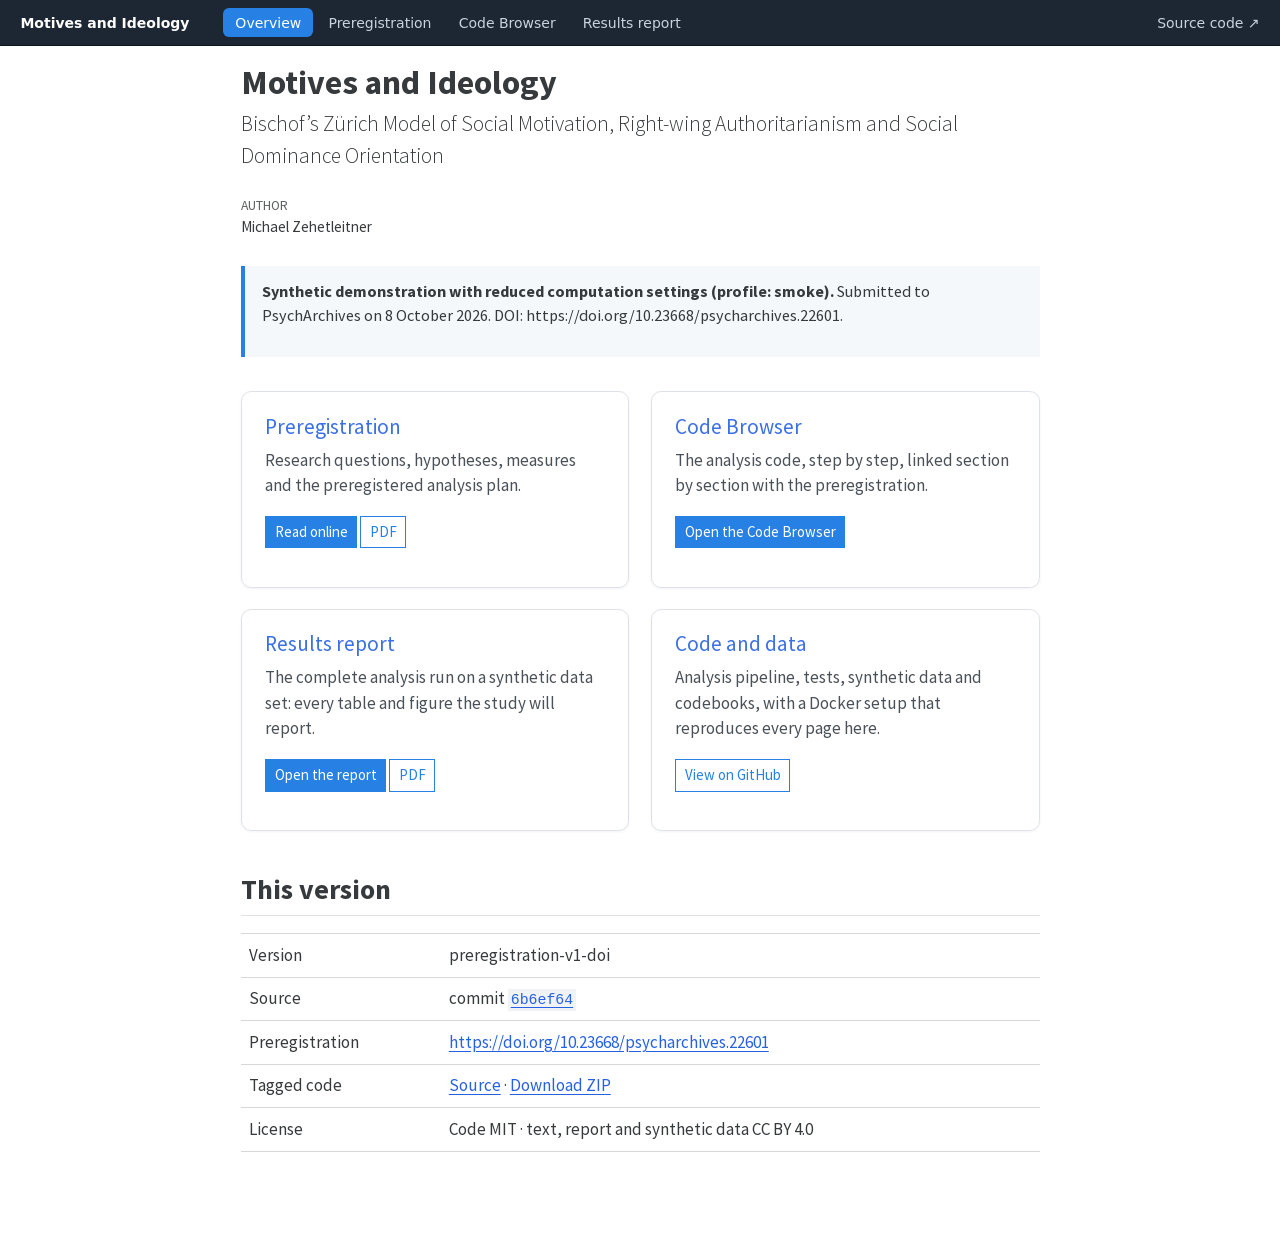
